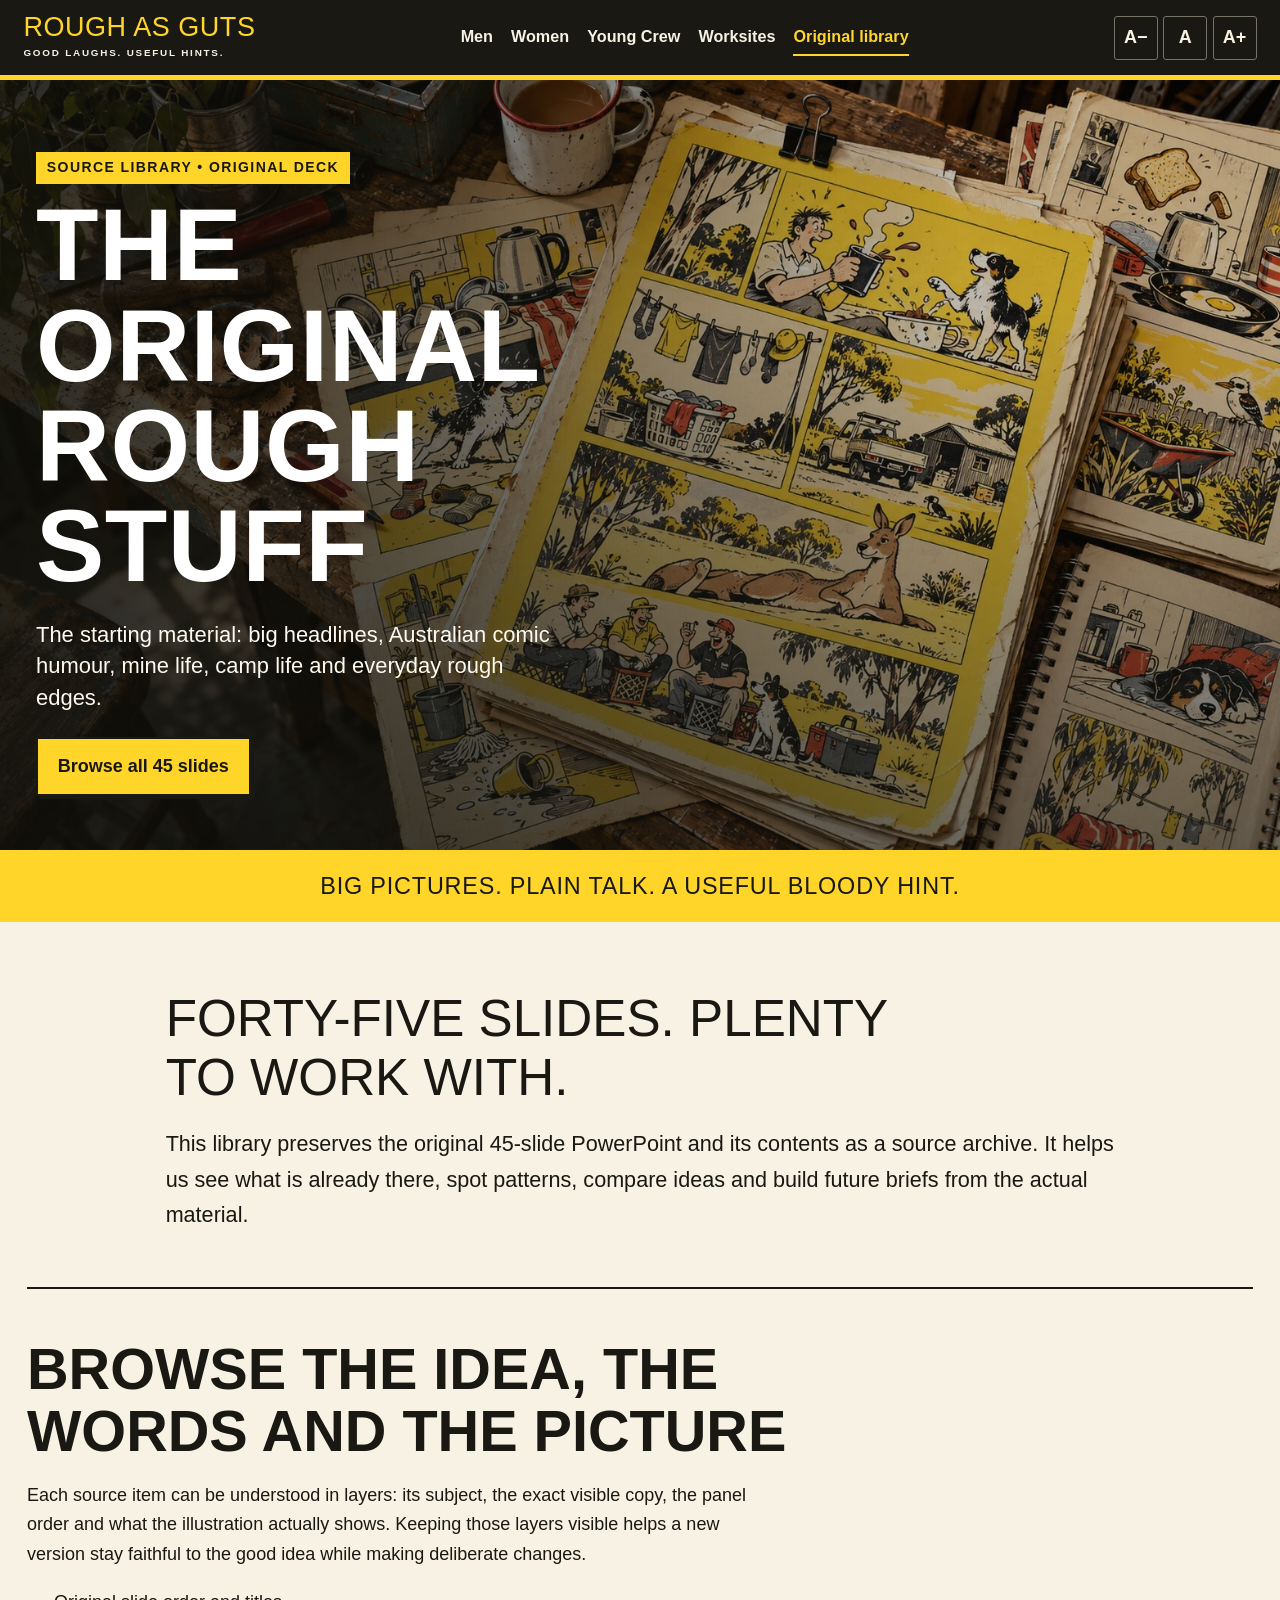
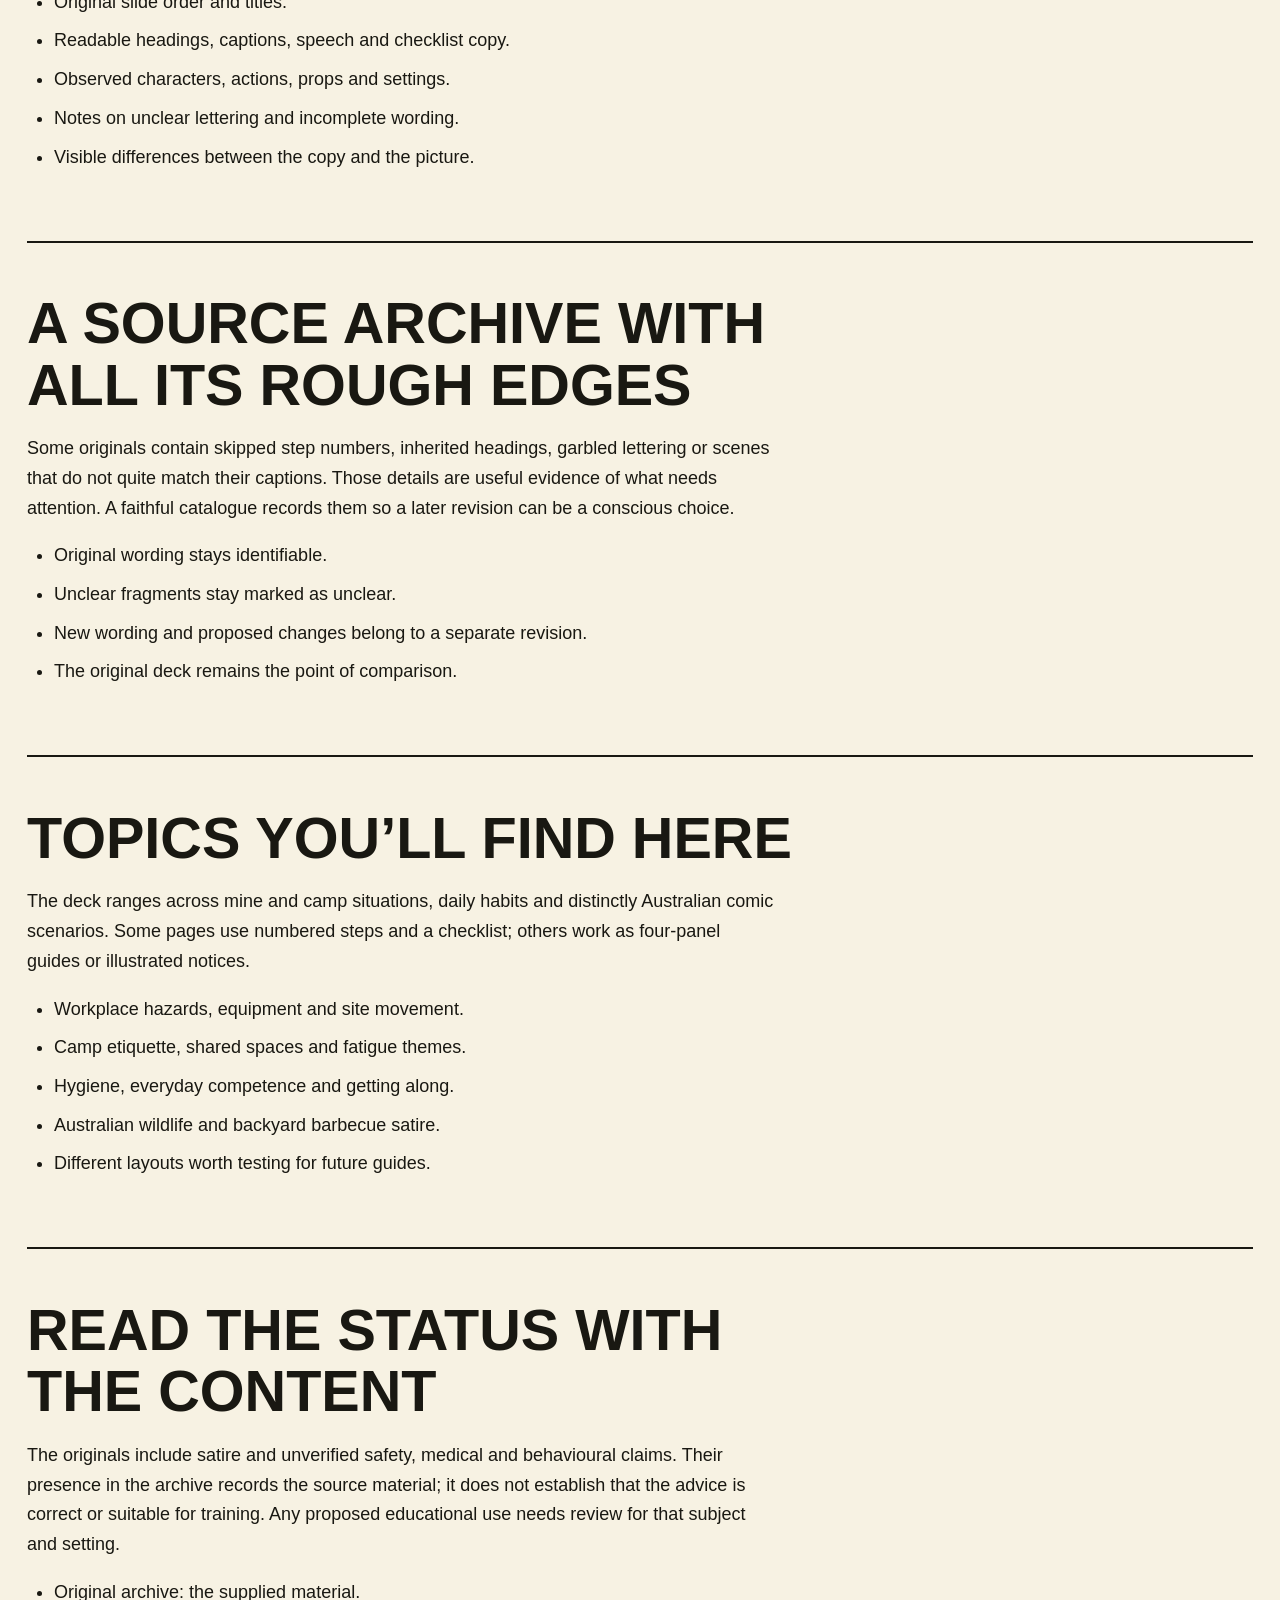
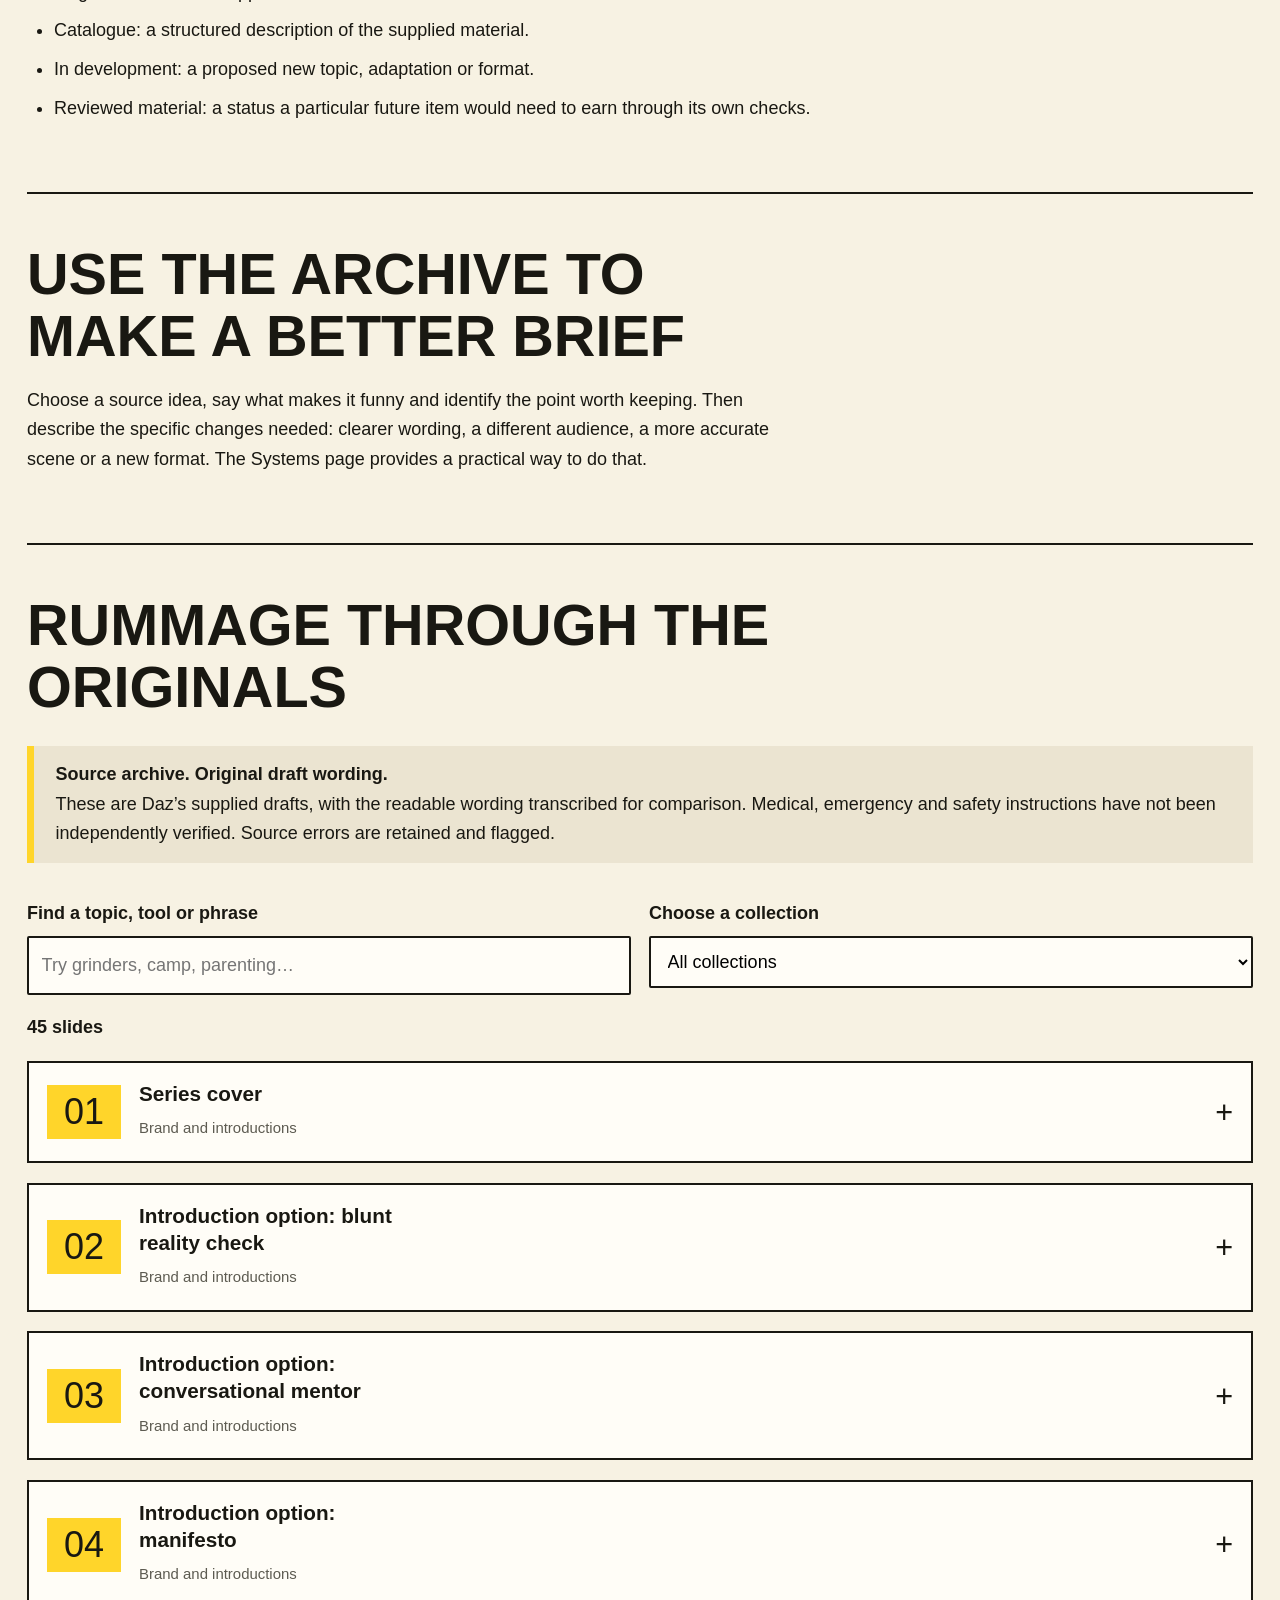
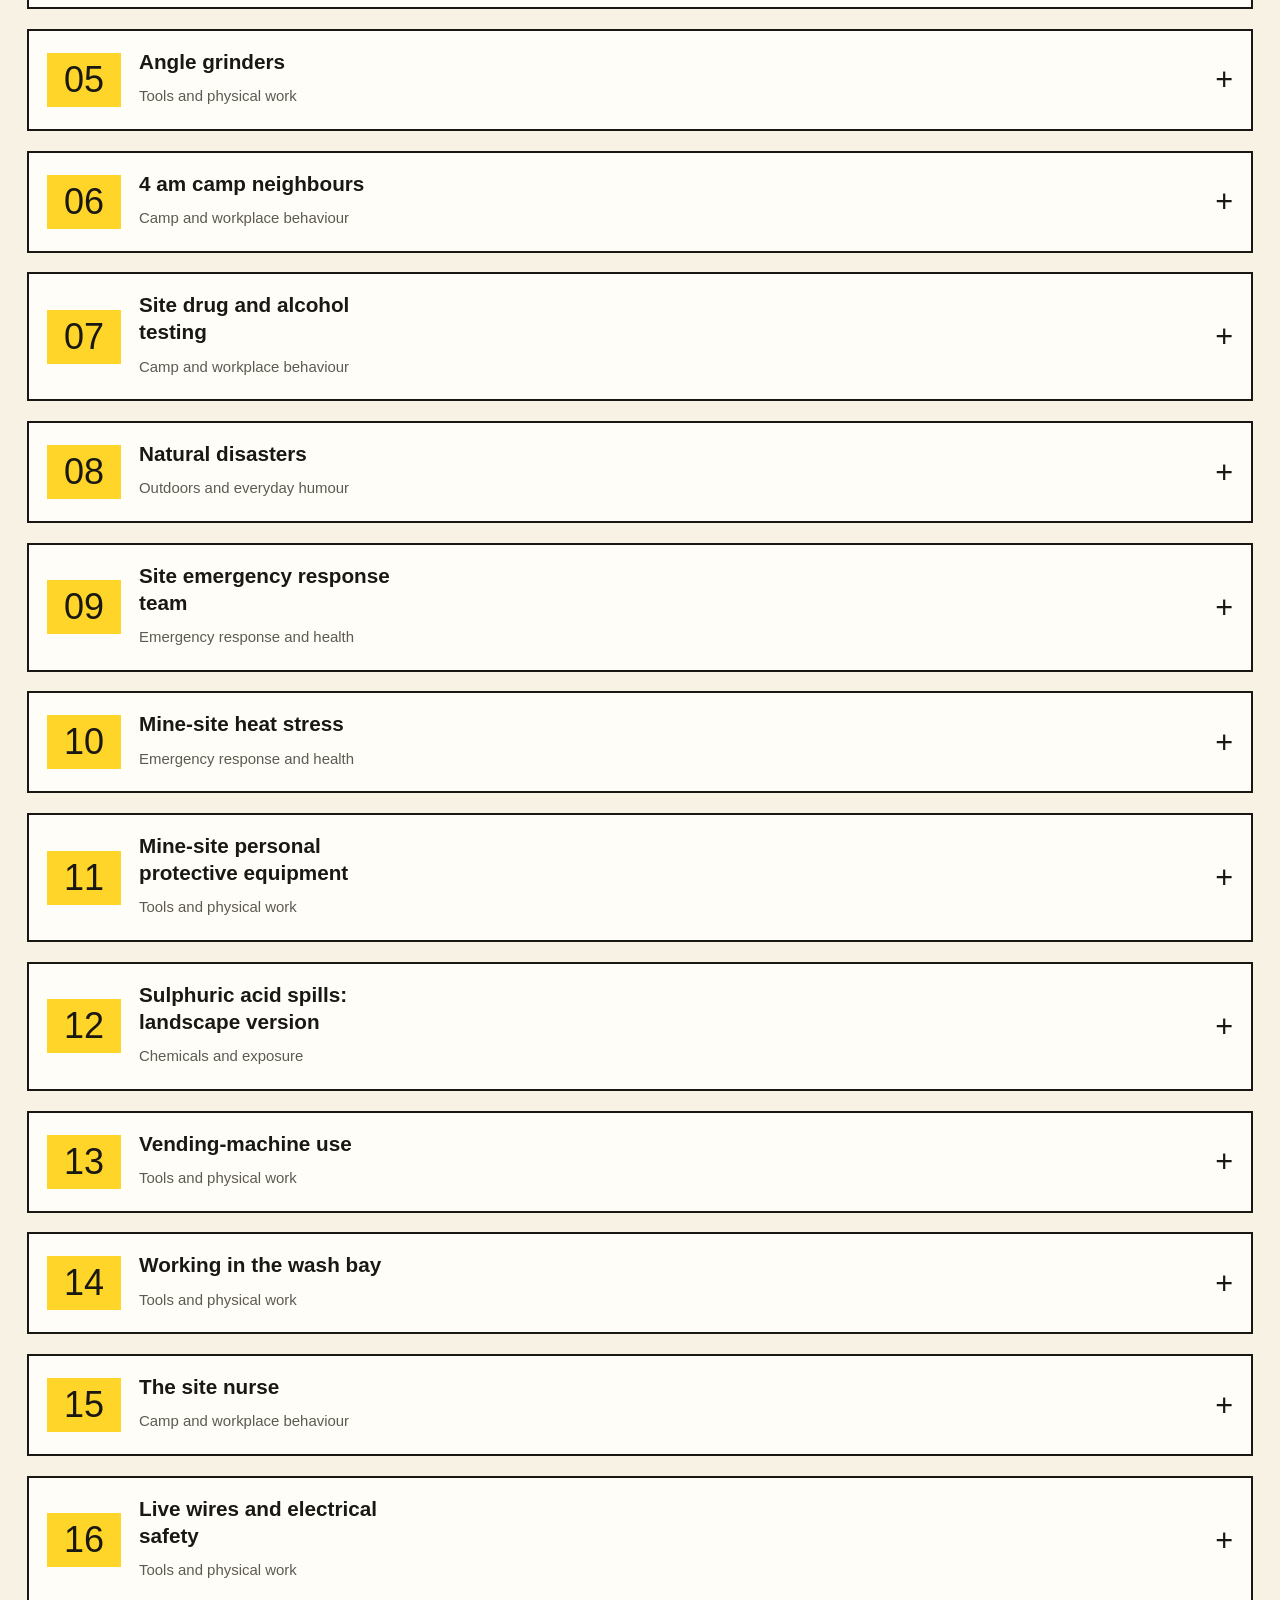
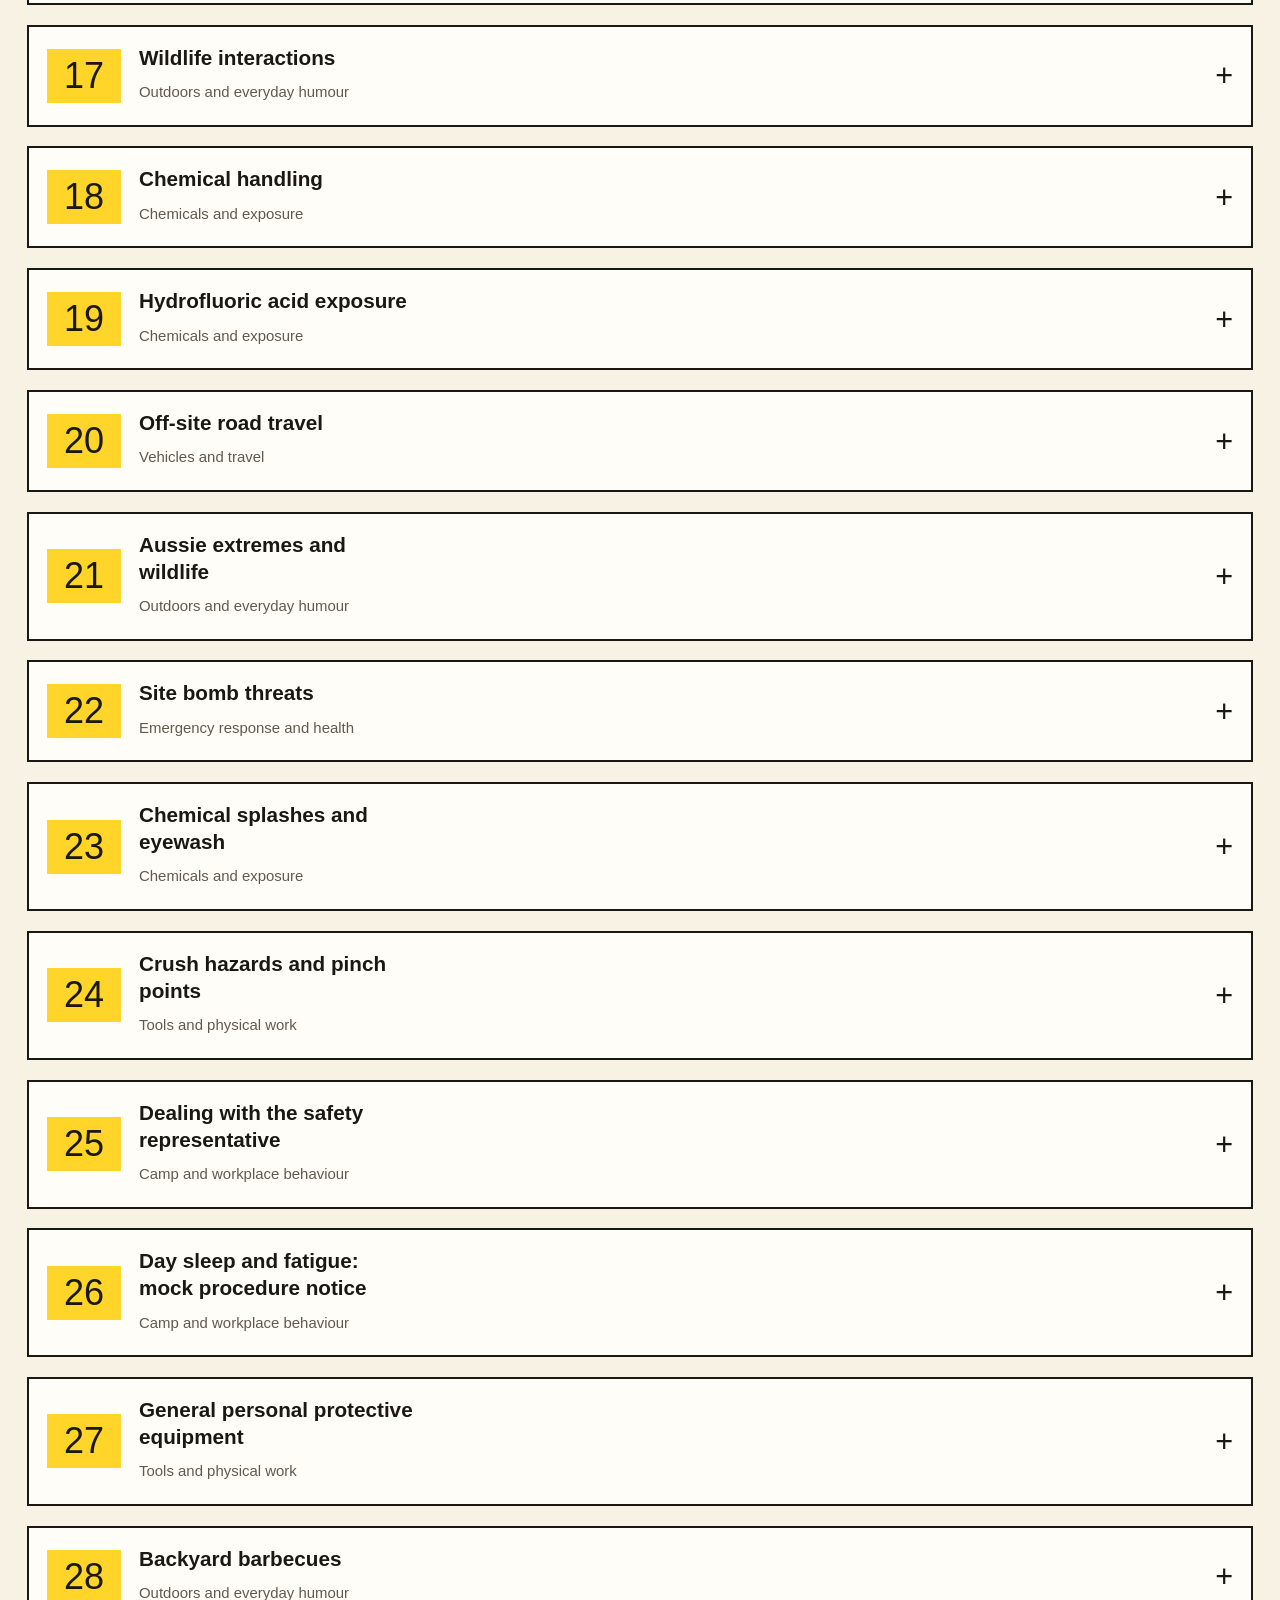
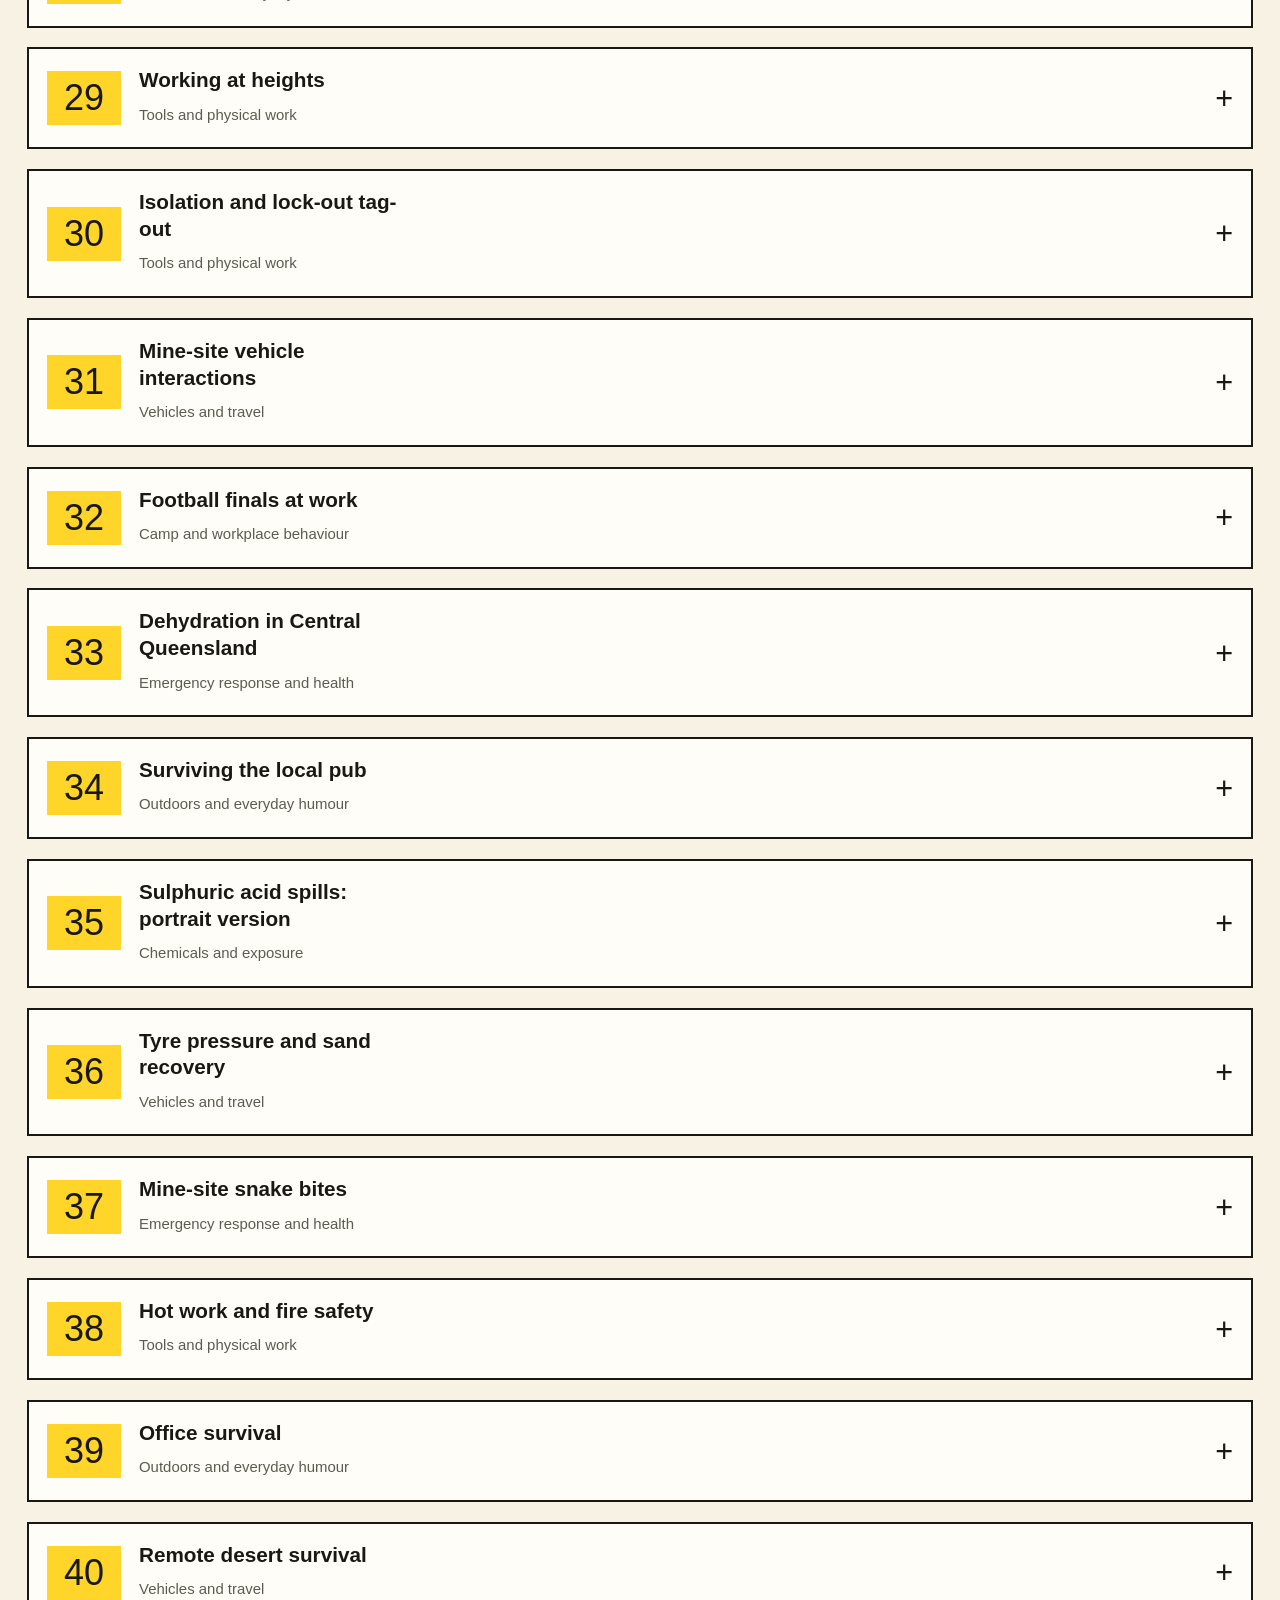
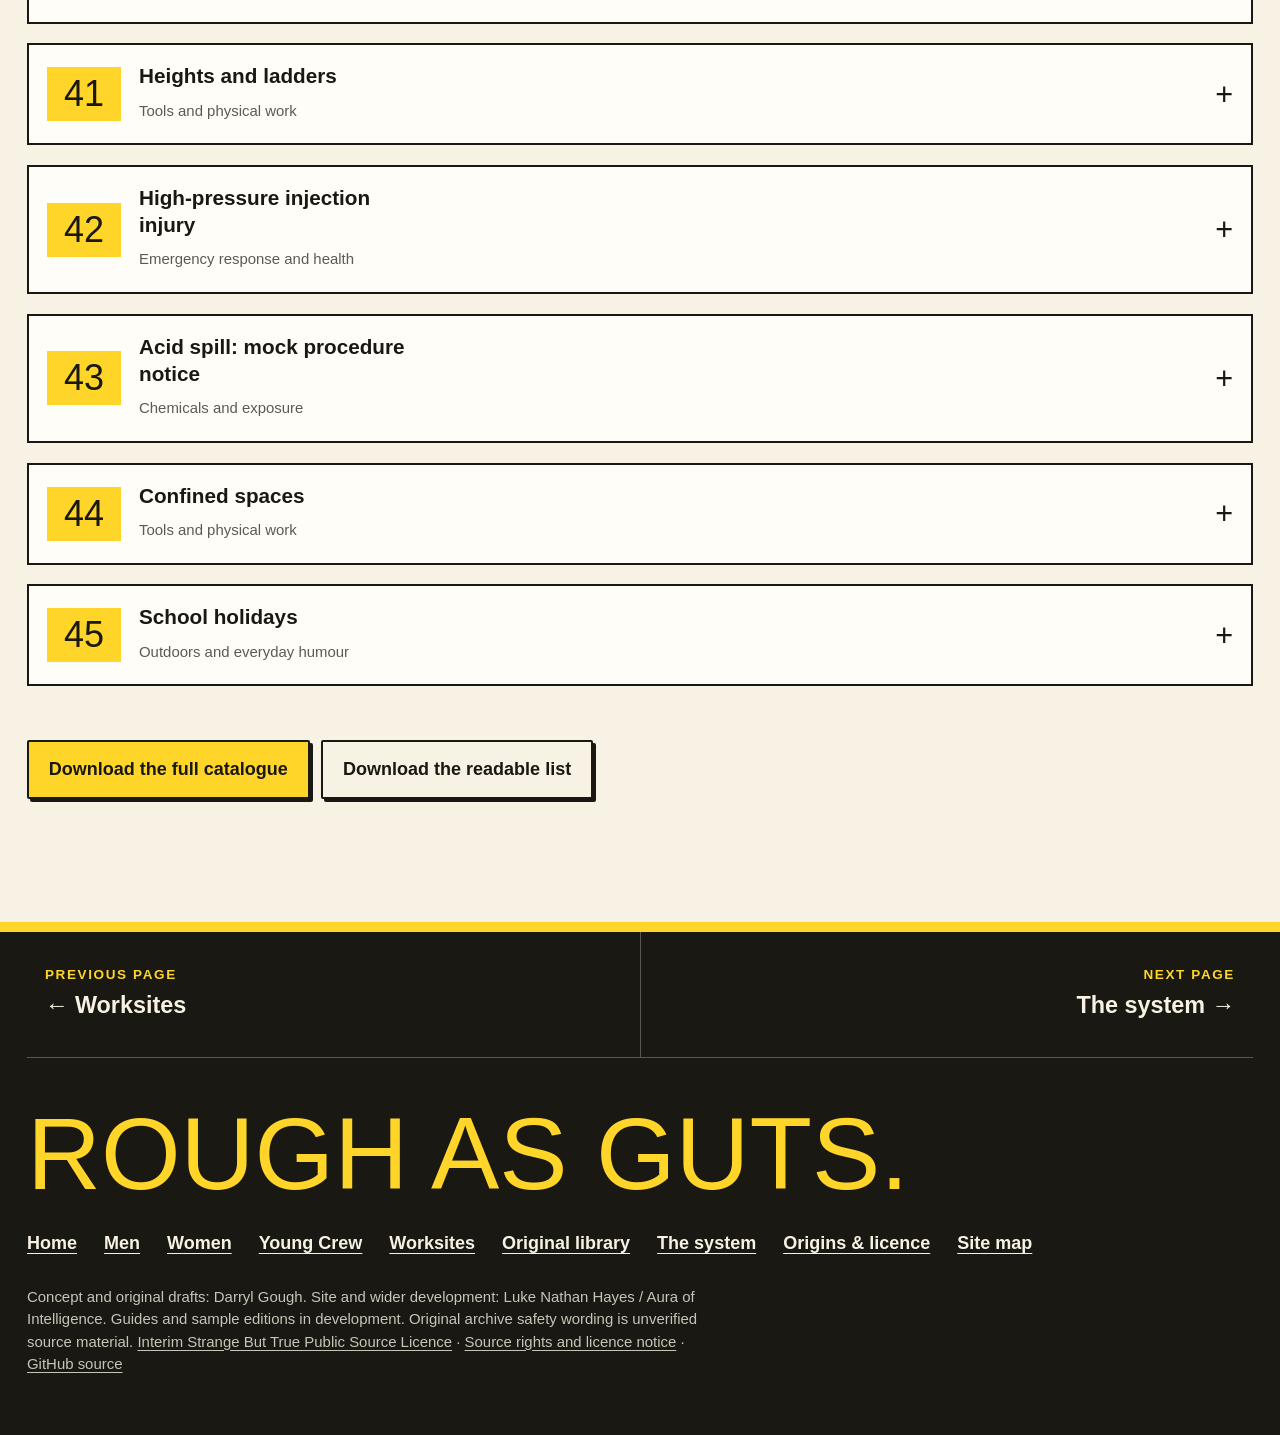
==== library.html @ 98bc849f "Build Rough as Guts guide website and preserve source artwork" ====
<!doctype html><html lang="en-AU"><head><meta charset="utf-8"><meta name="viewport" content="width=device-width,initial-scale=1"><title>Original library · Rough as Guts</title><meta name="description" content="The starting material: big headlines, Australian comic humour, mine life, camp life and everyday rough edges."><meta name="theme-color" content="#ffd52a"><link rel="canonical" href="https://auraofintelligence.github.io/rough-as-guts/library.html"><link rel="icon" href="assets/favicon.svg" type="image/svg+xml"><link rel="stylesheet" href="styles.css"><meta property="og:title" content="Original library · Rough as Guts"><meta property="og:description" content="The starting material: big headlines, Australian comic humour, mine life, camp life and everyday rough edges."><meta property="og:type" content="website"><meta property="og:url" content="https://auraofintelligence.github.io/rough-as-guts/library.html"><meta property="og:image" content="https://auraofintelligence.github.io/rough-as-guts/assets/generated/hero-library.webp"><meta name="twitter:card" content="summary_large_image"><script src="site.js" defer></script></head><body data-page="library"><a class="skip-link" href="#main">Skip to content</a><header class="site-header"><a class="brand" href="index.html">ROUGH AS GUTS<small>GOOD LAUGHS. USEFUL HINTS.</small></a><button class="menu-toggle" aria-controls="main-nav" aria-expanded="false">Menu</button><nav id="main-nav" class="main-nav" aria-label="Main navigation"><a href="men.html">Men</a><a href="women.html">Women</a><a href="youth.html">Young Crew</a><a href="workplace.html">Worksites</a><a href="library.html" aria-current="page">Original library</a></nav><div class="read-tools" role="group" aria-label="Text size"><button id="text-smaller" aria-label="Smaller text">A−</button><button id="text-reset" aria-label="Reset text size">A</button><button id="text-larger" aria-label="Larger text">A+</button></div></header><main id="main"><section class="hero"><img class="hero-image" src="assets/generated/hero-library.webp" alt="A visual archive of original Rough as Guts illustrated pages arranged as a browsable collection, with varied subjects and layouts." fetchpriority="high" width="1536" height="1024"><div class="hero-copy"><span class="eyebrow">SOURCE LIBRARY • ORIGINAL DECK</span><h1>The original rough stuff</h1><p class="lead">The starting material: big headlines, Australian comic humour, mine life, camp life and everyday rough edges.</p><div class="hero-actions"><a href="#browse" class="button">Browse all 45 slides</a></div></div></section><div class="shout-strip">Big pictures. Plain talk. A useful bloody hint.</div><div class="container intro reading" id="inside"><p class="big-quote">Forty-five slides. Plenty to work with.</p><p>This library preserves the original 45-slide PowerPoint and its contents as a source archive. It helps us see what is already there, spot patterns, compare ideas and build future briefs from the actual material.</p></div><section class="section container"><div class="reading"><h2>Browse the idea, the words and the picture</h2><p>Each source item can be understood in layers: its subject, the exact visible copy, the panel order and what the illustration actually shows. Keeping those layers visible helps a new version stay faithful to the good idea while making deliberate changes.</p><ul><li>Original slide order and titles.</li><li>Readable headings, captions, speech and checklist copy.</li><li>Observed characters, actions, props and settings.</li><li>Notes on unclear lettering and incomplete wording.</li><li>Visible differences between the copy and the picture.</li></ul></div></section><section class="section container"><div class="reading"><h2>A source archive with all its rough edges</h2><p>Some originals contain skipped step numbers, inherited headings, garbled lettering or scenes that do not quite match their captions. Those details are useful evidence of what needs attention. A faithful catalogue records them so a later revision can be a conscious choice.</p><ul><li>Original wording stays identifiable.</li><li>Unclear fragments stay marked as unclear.</li><li>New wording and proposed changes belong to a separate revision.</li><li>The original deck remains the point of comparison.</li></ul></div></section><section class="section container"><div class="reading"><h2>Topics you’ll find here</h2><p>The deck ranges across mine and camp situations, daily habits and distinctly Australian comic scenarios. Some pages use numbered steps and a checklist; others work as four-panel guides or illustrated notices.</p><ul><li>Workplace hazards, equipment and site movement.</li><li>Camp etiquette, shared spaces and fatigue themes.</li><li>Hygiene, everyday competence and getting along.</li><li>Australian wildlife and backyard barbecue satire.</li><li>Different layouts worth testing for future guides.</li></ul></div></section><section class="section container"><div class="reading"><h2>Read the status with the content</h2><p>The originals include satire and unverified safety, medical and behavioural claims. Their presence in the archive records the source material; it does not establish that the advice is correct or suitable for training. Any proposed educational use needs review for that subject and setting.</p><ul><li>Original archive: the supplied material.</li><li>Catalogue: a structured description of the supplied material.</li><li>In development: a proposed new topic, adaptation or format.</li><li>Reviewed material: a status a particular future item would need to earn through its own checks.</li></ul></div></section><section class="section container"><div class="reading"><h2>Use the archive to make a better brief</h2><p>Choose a source idea, say what makes it funny and identify the point worth keeping. Then describe the specific changes needed: clearer wording, a different audience, a more accurate scene or a new format. The Systems page provides a practical way to do that.</p></div></section><section class="section container" id="browse"><h2>Rummage through the originals</h2><div class="notice"><strong>Source archive. Original draft wording.</strong>These are Daz’s supplied drafts, with the readable wording transcribed for comparison. Medical, emergency and safety instructions have not been independently verified. Source errors are retained and flagged.</div><div class="filters"><div class="field"><label for="library-search">Find a topic, tool or phrase</label><input id="library-search" type="search" placeholder="Try grinders, camp, parenting…"></div><div class="field"><label for="category-filter">Choose a collection</label><select id="category-filter"><option value="">All collections</option><option>Brand and introductions</option><option>Camp and workplace behaviour</option><option>Chemicals and exposure</option><option>Emergency response and health</option><option>Outdoors and everyday humour</option><option>Tools and physical work</option><option>Vehicles and travel</option></select></div></div><p class="results-count" id="results-count" aria-live="polite">45 slides</p><div class="library-list"><details class="slide-entry" id="slide-1" data-category="Brand and introductions"><summary><span class="slide-number">01</span><span><h2>Series cover</h2><span class="summary-category">Brand and introductions</span></span><span class="expand-mark" aria-hidden="true">+</span></summary><div class="slide-content"><span class="tag">Original draft · slide 1</span><div class="slide-layout"><div><img class="source-poster" src="assets/references/slide-01.webp" width="2816" height="1536" alt="Daz’s original draft artwork for Series cover" loading="lazy"><div class="poster-actions"><button class="button" data-poster="1">Zoom poster</button><a class="button secondary" href="assets/originals/slide-01.jpg" download>Original file</a><a class="button secondary" href="provenance.html?slide=1#compare">Compare copies</a></div><p class="caption">Optimised web copy shown. Exact original retained for provenance.</p></div><div class="transcript"><h3>THE ROUGH-AS-GUTS GUIDE TO EVERYTHING</h3><p>Life, Survival, and Other Sh*t</p><h3>Book-cover mock-up</h3><p class="text-source">THE ROUGH-AS-GUTS GUIDE TO EVERYTHING</p><p class="text-source">Life, Survival, and Other Sh*t</p><p class="text-source">Written by The Whole Crew, Volume 1</p><p class="text-source">DIY OR DIE</p><p class="scene-note">Scene: A battered brown cardboard-covered book lies diagonally on a deeply scratched, stained timber workbench. Its thick spine is repaired with silver duct tape. Loose handwritten papers protrude. Black brush lettering fills the cover. A beanie-wearing skull holds a spanner and a bottle. Cracked yellow smiley stickers and DIY OR DIE stickers decorate the cover. A pencil, keys and an open rolling-tobacco packet sit nearby in the full embedded image.</p><h3>Separate editable slide captions</h3><p>A parody of life’s biggest killers.</p><p>Pages of handy tips</p><details><summary>Source defects and unclear lettering</summary><ul><li>The cover image is cropped within slide 1. The scene description also inventories the full embedded asset, which includes surrounding workbench props outside the slide crop.</li><li>The top small DIY sticker appears to contain an extra Y; surrounding paper scribbles are not reliably readable.</li></ul></details><details><summary>Image brief ingredients</summary><p>Layout: cover</p><ul><li>Keep photorealistic workbench cover art distinct from the illustrated comic-poster style used later.</li><li>Preserve worn materials, duct-tape binding, black hand-painted lettering and cracked yellow smileys as separate style ingredients.</li><li>The editable captions belong to the presentation and are separate from the lettering on the book cover.</li></ul><p>The JSON download contains the full source record and a separate draft image prompt for each scene.</p></details></div></div></div></details><details class="slide-entry" id="slide-2" data-category="Brand and introductions"><summary><span class="slide-number">02</span><span><h2>Introduction option: blunt reality check</h2><span class="summary-category">Brand and introductions</span></span><span class="expand-mark" aria-hidden="true">+</span></summary><div class="slide-content"><span class="tag">Original draft · slide 2</span><div class="slide-layout"><div class="notice">Text-only slide. This is one of three alternative introductions.</div><div class="transcript"><h3>Option 1: The Blunt Reality Check</h3><h3>Option 1: The Blunt Reality Check</h3><p class="text-source">&quot;This isn&#x27;t a textbook, and it sure as hell isn&#x27;t a philosophy degree. Life doesn&#x27;t hand you a pristine 500-page manual printed on glossy paper—it throws you into the deep end with a roll of duct tape and tells you to figure it out. This book is that roll of duct tape. No fluff, no academic jargon, no high-minded theory. Just the raw, functional, rough-as-guts rules for navigating everything from fixing a leaky tap to surviving human interaction, without losing your sanity.&quot;</p><p class="scene-note">Scene: No illustration is present. The slide contains a bold option label followed by an introductory paragraph.</p><details><summary>Image brief ingredients</summary><p>Layout: intro</p><ul><li>Voice option: Blunt, profane, direct.</li><li>Interpretive image seeds, not source artwork: Duct tape as a visual metaphor for improvised help. The deep end, a leaking tap and human interaction are examples in the prose, not illustrated scenes on the source slide.</li><li>Treat slides 2-4 as alternative introductions rather than three sequential instructions.</li></ul><p>The JSON download contains the full source record and a separate draft image prompt for each scene.</p></details></div></div></div></details><details class="slide-entry" id="slide-3" data-category="Brand and introductions"><summary><span class="slide-number">03</span><span><h2>Introduction option: conversational mentor</h2><span class="summary-category">Brand and introductions</span></span><span class="expand-mark" aria-hidden="true">+</span></summary><div class="slide-content"><span class="tag">Original draft · slide 3</span><div class="slide-layout"><div class="notice">Text-only slide. This is one of three alternative introductions.</div><div class="transcript"><h3>Option 2: The Conversational Mentor</h3><h3>Option 2: The Conversational Mentor</h3><p class="text-source">&quot;Look, most guides are written by experts who forgot what it&#x27;s like to know absolutely nothing. They give you step 12 when you haven&#x27;t even found the toolbox yet. The Rough-as-Guts Guide to Everything is built on a simple premise: if it works, it works. We’re stripping away the polish, skipping the filler, and getting straight to the dirt-under-the-fingernails basics of how things actually operate in the real world. Grab a drink, pull up a chair, and let&#x27;s get into it.&quot;</p><p class="scene-note">Scene: No illustration is present. The slide contains a bold option label followed by an introductory paragraph.</p><details><summary>Image brief ingredients</summary><p>Layout: intro</p><ul><li>Voice option: Conversational, approachable, peer-to-peer.</li><li>Interpretive image seeds, not source artwork: Finding the toolbox, dirt under fingernails, a drink and a chair are imagery suggested by the writing. The original slide contains text only.</li><li>Treat slides 2-4 as alternative introductions rather than three sequential instructions.</li></ul><p>The JSON download contains the full source record and a separate draft image prompt for each scene.</p></details></div></div></div></details><details class="slide-entry" id="slide-4" data-category="Brand and introductions"><summary><span class="slide-number">04</span><span><h2>Introduction option: manifesto</h2><span class="summary-category">Brand and introductions</span></span><span class="expand-mark" aria-hidden="true">+</span></summary><div class="slide-content"><span class="tag">Original draft · slide 4</span><div class="slide-layout"><div class="notice">Text-only slide. This is one of three alternative introductions.</div><div class="transcript"><h3>Option 3: The Manifesto Call-to-Action</h3><h3>Option 3: The Manifesto Call-to-Action</h3><p class="text-source">&quot;Perfection is a trap. If you wait until you have the perfect tools, the perfect plan, or the perfect understanding, you’ll spend your whole life standing on the sidelines. Welcome to the rough-as-guts approach to life: dirty solutions that actually work, survival skills for everyday chaos, and practical wisdom forged in trial and error. You don&#x27;t need a diploma to master the universe—you just need enough grit to patch the holes as you go.&quot;</p><p class="scene-note">Scene: No illustration is present. The slide contains a bold option label followed by an introductory paragraph.</p><details><summary>Image brief ingredients</summary><p>Layout: intro</p><ul><li>Voice option: Defiant, impatient with perfection.</li><li>Interpretive image seeds, not source artwork: Standing on the sidelines, patching holes and trial-and-error repairs are imagery suggested by the writing. The original slide contains text only.</li><li>Treat slides 2-4 as alternative introductions rather than three sequential instructions.</li></ul><p>The JSON download contains the full source record and a separate draft image prompt for each scene.</p></details></div></div></div></details><details class="slide-entry" id="slide-5" data-category="Tools and physical work"><summary><span class="slide-number">05</span><span><h2>Angle grinders</h2><span class="summary-category">Tools and physical work</span></span><span class="expand-mark" aria-hidden="true">+</span></summary><div class="slide-content"><span class="tag">Original draft · slide 5</span><div class="slide-layout"><div><img class="source-poster" src="assets/references/slide-05.webp" width="896" height="1200" alt="Daz’s original draft artwork for Angle grinders" loading="lazy"><div class="poster-actions"><button class="button" data-poster="5">Zoom poster</button><a class="button secondary" href="assets/originals/slide-05.jpeg" download>Original file</a><a class="button secondary" href="provenance.html?slide=5#compare">Compare copies</a></div><p class="caption">Optimised web copy shown. Exact original retained for provenance.</p></div><div class="transcript"><h3>DON’T LOSE YOUR FACE! THE ROUGH-AS-GUTS GUIDE TO ANGLE GRINDERS</h3><h3>STEP 1 GUARD YOUR LIFE (FIT THE GUARD)</h3><p class="text-source">Keep the bloody guard on. Taking it off to fit a bigger wheel makes you an idiot, not efficient.</p><p class="text-source">It’s a grenade, not a tool. That disc spins at 11,000 RPM. If it binds and explodes.</p><blockquote>It fits if I force it!</blockquote><p class="caption">In-image labels: GUARD (OFF!)</p><p class="scene-note">Scene: Grinning hard-hatted male worker in yellow hi-vis holds an angle grinder fitted with an oversized unguarded wheel. A smaller detached guard is labelled beside a bin of metal scrap; separate scrap bucket at right.</p><h3>STEP 2 THE TWO-HAND TANGO (GRIP &amp; STANCE)</h3><p class="text-source">One hand is for cowboys. Leave the 10-gallon hat at home and grip the tool with BOTH hands like you actually want to keep your fingers.</p><p class="text-source">Stand clear of the kick. Position your body to the side of the cut. When it grabs, you want it flying past your ribs, not through them.</p><p class="caption">In-image labels: PLAMMABLE</p><p class="scene-note">Scene: Cowboy-hatted worker operates sparking angle grinder one-handed while holding a detached guard in the other hand. Sparks point toward red and green fuel cans and a green gas cylinder; a startled background worker recoils. Horseshoe icon beside heading.</p><h3>STEP 3 SPARK CONTROL (THE FIRING LINE)</h3><p class="text-source">Wait for it to atop. Stop showering your boots, tool onto the bench, and the flammable rubbish pile.</p><p class="text-source">Check the test. Don’t pack up and bolt for the grass don’t mix with a 1,200-degree shower of molten metal. Donietly smouldering in the dark.</p><p class="scene-note">Scene: Worker in hi-vis lays a corded grinder on a wooden bench. Wheel appears to keep spinning against the tabletop with small sparks; smoke curls upward. Flame and smoking bench icons.</p><h3>THE ‘DON’T BE A DRIFTER’ CHECKLIST</h3><h4>NO PINCHIN’ LOCKS</h4><p class="text-source">Do NOT use makeshift ties.</p><p class="text-source">(It must require a unique key, not a scissor cut.) - Retained from IIMS lor consistency with the oversll guide concept.)</p><p class="text-source">REVISED to fit → Angle Grinders.</p><p class="text-source">NO “SAFETY SQUINTS”</p><p class="text-source">Do NOT use your eyelids as PPE, (Steel splinters in the cornea require a hospital magnet and a very long needle. Wear the face shield).</p><p class="scene-note">Scene: Close-up of squinting eye beside flying sparks, with two small skull icons; unrelated lockout text sits above eye.</p><h4>NO “SHE’LL BE RIGHT”</h4><p class="text-source">Do NOT trust a mate’s word.</p><p class="text-source">(Verify isolation yourself or risk getting crnshed.)</p><p class="text-source">- Retained from «IMAGE:6» for consistency.</p><p class="text-source">REVISED to fit → Angle Grinders.</p><p class="text-source">NO “FLAMIN’ FLANNELS”</p><p class="text-source">Da NOT wear loose clothing or frayed sleeves.</p><p class="text-source">(The spindle will happily roll your shirt—and your skin—right into the gearbox).</p><p class="scene-note">Scene: Bare hand protrudes from a loose frayed red flannel sleeve, with lines suggesting snagging or danger.</p><h4>NO COCKY SHORTCUTS</h4><p class="text-source">Do NOT clear jams on live gear.</p><p class="text-source">(The machine doesn’t care about your fingers or timline.)</p><p class="text-source">- Refsined from [unclear]IMAGE-0&gt; for consistency.</p><p class="text-source">REVISED to fit → Angle Grinders.</p><p class="text-source">NO “SHE’LL BE RIGHT” DISCS.</p><p class="text-source">Do NOT use damaged or dropped wheels.</p><p class="text-source">(If it hit the concrete floor, it’s compromised. A cracked disc is just a bomb waiting for a trigger)</p><p class="scene-note">Scene: Cracked grinder disc with red X.</p><details><summary>Source defects and unclear lettering</summary><ul><li>Step 3 body is visibly garbled: ‘atop’, broken sentence about boots/tool/bench, ‘Check the test’, ‘Donietly’.</li><li>Checklist visibly contains AI revision notes, image placeholders, and inherited lockout wording unrelated to this topic. Some small words are malformed; transcriptions follow visible lettering as closely as possible.</li><li>Bullets and imagery include claims and implied procedures that have not been verified.</li><li>The small flammable sign in step 2 reads PLAMMABLE. Some tiny revision-note gibberish and placeholder delimiters are only approximate transcriptions.</li></ul></details><details><summary>Image brief ingredients</summary><p>Layout: steps_checklist</p><ul><li>Separate final poster lettering from illustration. Preserve oversize unguarded grinder, cowboy one-handed stance, sparks near flammables, and spinning wheel on bench as depicted failures.</li><li>Do not copy revision notes or broken source prose into a regenerated final asset without editorial approval.</li><li>Original safety claims are unverified.</li></ul><p>The JSON download contains the full source record and a separate draft image prompt for each scene.</p></details></div></div></div></details><details class="slide-entry" id="slide-6" data-category="Camp and workplace behaviour"><summary><span class="slide-number">06</span><span><h2>4 am camp neighbours</h2><span class="summary-category">Camp and workplace behaviour</span></span><span class="expand-mark" aria-hidden="true">+</span></summary><div class="slide-content"><span class="tag">Original draft · slide 6</span><div class="slide-layout"><div><img class="source-poster" src="assets/references/slide-06.webp" width="896" height="1200" alt="Daz’s original draft artwork for 4 am camp neighbours" loading="lazy"><div class="poster-actions"><button class="button" data-poster="6">Zoom poster</button><a class="button secondary" href="assets/originals/slide-06.jpeg" download>Original file</a><a class="button secondary" href="provenance.html?slide=6#compare">Compare copies</a></div><p class="caption">Optimised web copy shown. Exact original retained for provenance.</p></div><div class="transcript"><h3>SILENCE THE WATERFALL! THE ROUGH-AS-GUTS GUIDE TO 4AM CAMP NEIGHBOURS</h3><h3>STEP 1 THE THERMAL ACOUSTIC RESONANCE (THE 4AM WAKE-UP CALL)</h3><p class="text-source">Camp donga walls are structurally identical to wet tissue paper. When your neighbor wakes up at 04:00 to clear their bladder, the sound resonance transforms a simple bodily function into a roaring, high-pressure industrial waterfall. Brace your ears, deploy earplugs early, and prepare your mind for the acoustic onslaught.</p><blockquote>I CAN HEAR EVERYTHING! IT’S A FLOOD!</blockquote><p class="scene-note">Scene: Worker lies awake in bed under grey bedding with hands clamped over ears. Huge yellow sound-wave graphic travels through thin shared wall.</p><h3>STEP 2 HUNT THE TACTICAL AIM ANGLE (THE PORCELAIN MUFFLER)</h3><p class="text-source">If you are the one waking up early, exhibit basic operational courtesy. Do not aim directly into the center water trap like you are trying to drill a hole through the plumbing. Utilize the “Silent Rim Strategy”—angle the stream against the dry side porcelain curve to suppress decibel levels and preserve your neighbor’s REM sleep.</p><blockquote>Angle it for silence! preserve neighbour’s REM!</blockquote><p class="caption">In-image labels: The Silent Rim Strategy.</p><p class="scene-note">Scene: Diagram of open toilet with orange arrow pointing toward inside rim. At right hard-hatted worker stands urinating into a toilet, illustrating stream angle.</p><h3>STEP 3 GET THE HELL BACK TO SLEEP (THE WALL THUMP RECOVERY)</h3><p class="text-source">If the noise breaches your auditory defenses, do not launch a verbal war or scream through the vent. Deliver one sharp, controlled, structural thump to the shared drywall with the heel of your work boot. This site code instantly signals the operator on the other side to throttle down their volumetric flow rate immediately.</p><blockquote>Throttle down! Universal site code!</blockquote><blockquote>Deliver one sharp, controlled, structural thump!</blockquote><p class="scene-note">Scene: A yellow-hi-vis worker raises a booted leg and kicks the shared wall on the left. A cropped orange-clad person is visible at the wall centre. A separate startled yellow-hi-vis man on the right holds a hand at his chest. An impact starburst marks the wall thump.</p><h3>THE ‘DON’T BE A DRIFTER’ CHECKLIST</h3><h4>NO CENTER-POOL DRILLING</h4><p class="text-source">Do not stand dead-center and let fly with maximum force. Your neighbor does not need a live broadcast of your fluid dynamics at four in the morning.</p><p class="scene-note">Scene: Worker holds a long hose with high-pressure jet producing a large splash.</p><h4>NO VENTILATION SLAM DANCES</h4><p class="text-source">Do not slam the plastic bathroom door or yank the exhaust fan cord like you’re starting a chainsaw. Move like a stealth operative.</p><p class="scene-note">Scene: Worker pushes/slams bathroom door beside wall-mounted extractor fan and pull cord; red X.</p><h4>NO REVENGE WATERWORKS</h4><p class="text-source">Do not turn your own shower on maximum pressure at 05:00 just to get back at them. Escalating the camp plumbing war goes nobody gets any sleep before the pre-start meeting.</p><p class="scene-note">Scene: Worker uses a shower with vigorous spray while holding a small object; red X.</p><details><summary>Source defects and unclear lettering</summary><ul><li>Final checklist sentence is malformed: ‘Escalating the camp plumbing war goes nobody gets any sleep…’.</li><li>‘Neighbor’ and ‘neighbour’ spellings vary. ‘Thermal acoustic resonance’ is presented as comic technical language.</li><li>Original source depicts wall kicking as a solution; source claims not verified.</li></ul></details><details><summary>Image brief ingredients</summary><p>Layout: steps_checklist</p><ul><li>Keep this as shared-wall camp etiquette comedy with exaggerated sound waves, toilet aim diagram, and escalating noise gags.</li><li>Preserve distinction between diagram, action scene, and prohibited checklist actions.</li><li>Original safety and behavioural claims are unverified.</li></ul><p>The JSON download contains the full source record and a separate draft image prompt for each scene.</p></details></div></div></div></details><details class="slide-entry" id="slide-7" data-category="Camp and workplace behaviour"><summary><span class="slide-number">07</span><span><h2>Site drug and alcohol testing</h2><span class="summary-category">Camp and workplace behaviour</span></span><span class="expand-mark" aria-hidden="true">+</span></summary><div class="slide-content"><span class="tag">Original draft · slide 7</span><div class="slide-layout"><div><img class="source-poster" src="assets/references/slide-07.webp" width="896" height="1200" alt="Daz’s original draft artwork for Site drug and alcohol testing" loading="lazy"><div class="poster-actions"><button class="button" data-poster="7">Zoom poster</button><a class="button secondary" href="assets/originals/slide-07.jpeg" download>Original file</a><a class="button secondary" href="provenance.html?slide=7#compare">Compare copies</a></div><p class="caption">Optimised web copy shown. Exact original retained for provenance.</p></div><div class="transcript"><h3>BLOW ZERO OR BLOW A MILLION! THE ROUGH-AS-GUTS GUIDE TO SITE DRUG &amp; ALCOHOL TESTING</h3><h3>STEP 1 THE DAWN CHORUS (RANDOM &amp; BLANKET TESTING)</h3><p class="text-source">The gatehouse doesn’t play favourites. Whether it’s a random token draw at the turnstile or a 100% blanket test for the whole crew on day shift, you’ve got to face the machine.</p><p class="text-source">No exceptions for anyone. From the greenest trainee to the site project manager, everyone lines up and steps up when their number is called.</p><p class="caption">In-image labels: 200[unclear]</p><p class="scene-note">Scene: Worker stands facing wall-mounted breath-test unit beside gatehouse turnstile. Another hard-hatted worker records results on clipboard.</p><h3>STEP 2 PRESERVE THE PEEPERS (THE EYE TEST &amp; COGNITION)</h3><p class="text-source">Fitness for work starts at the face. Supervisors aren’t just checking your boots—they are looking for bloodshot peepers, sluggish speech, and delayed reaction times.</p><p class="text-source">If you’re tracking sideways, you’re sitting down. If a supervisor suspects you are impaired by exhaustion, prescription meds, or last night’s session, you’ll be pulled for a formal assessmiately.</p><p class="scene-note">Scene: Supervisor holds a raised finger in front of a serious-looking orange-shirted worker’s face for an eye/reaction test; circular eye-like icon beside heading.</p><h3>STEP 3 FILL THE CUP (ORAL SWAB &amp; URINE TESTING)</h3><p class="text-source">Play stupid games, win stupid prizes. Testing positive or refusing to provide a sample means you are stood down immediately pending a laboratory confirmation test.</p><p class="text-source">Keep your record clean. A confirmed positive breach doesn’t just lose you this job—it flags your name across the entire mining network, turning you into a permanent drifter.</p><p class="caption">In-image labels: STOOD DOWN</p><p class="scene-note">Scene: Masked female clinician wearing glasses and blue gloves handles a sample cup at clinic bench while worried hi-vis male worker waits. Large red rubber-stamp motif reads STOOD DOWN.</p><h3>THE ‘DON’T BE A DRIFTER’ CHECKLIST</h3><h4>NO “SHE’LL BE RIGHT” SESSIONS</h4><p class="text-source">Do NOT rely on luck. (Thinking a cold shower or a strong coffee will clear last night’s heavy ssssion bslore the 6:00 AM blow is a one-way trip to the unemployment line).</p><p class="scene-note">Scene: Worried worker looks at phone beside assorted beer bottles/cans and clock reading 2:00 AM.</p><h4>NO MEDICATION HIDEOUTS</h4><p class="text-source">Do NOT hide your meds. (Always declare prescription or over-the-counter drugs on your site declaration forms before you step foot on the lease).</p><p class="scene-note">Scene: Worker stuffs medicine packets into an open work bag; prescription bottle and blister pack on table. Bottle small print unreadable.</p><h4>NO RUNNING THE GATES</h4><p class="text-source">Do NOT dodge the test. (Refusing a drug or alcohol test carries the exact same penalty as blowing a dirty positive—immediate removal).</p><p class="scene-note">Scene: Beige light utility vehicle drives quickly away from mine turnstile/gate.</p><details><summary>Source defects and unclear lettering</summary><ul><li>Step 2 ends with garbled ‘formal assessmiately’. Small session paragraph has misspellings/malformed letters.</li><li>Background wall safety signs contain mostly pseudo-text, including ‘SAFETY SHUNRER’; not meaningful instructions.</li><li>The disciplinary, legal and industry-wide employment assertions are unverified source claims.</li></ul></details><details><summary>Image brief ingredients</summary><p>Layout: steps_checklist</p><ul><li>Render breath-test gatehouse, eye test and clinical sample collection as distinct recognisable scenes; use a consistent worker design.</li><li>Keep clock time, red STOOD DOWN stamp, medication concealment and vehicle escape as separate visual cues.</li><li>Original workplace policy and safety claims are unverified.</li></ul><p>The JSON download contains the full source record and a separate draft image prompt for each scene.</p></details></div></div></div></details><details class="slide-entry" id="slide-8" data-category="Outdoors and everyday humour"><summary><span class="slide-number">08</span><span><h2>Natural disasters</h2><span class="summary-category">Outdoors and everyday humour</span></span><span class="expand-mark" aria-hidden="true">+</span></summary><div class="slide-content"><span class="tag">Original draft · slide 8</span><div class="slide-layout"><div><img class="source-poster" src="assets/references/slide-08.webp" width="1408" height="768" alt="Daz’s original draft artwork for Natural disasters" loading="lazy"><div class="poster-actions"><button class="button" data-poster="8">Zoom poster</button><a class="button secondary" href="assets/originals/slide-08.jpeg" download>Original file</a><a class="button secondary" href="provenance.html?slide=8#compare">Compare copies</a></div><p class="caption">Optimised web copy shown. Exact original retained for provenance.</p></div><div class="transcript"><h3>THE ROUGH AS GUTS GUIDE TO NATURAL DISASTERS!</h3><p>(OFFICIAL UNSANCTIONED SURVIVAL DATA)</p><h3>1 CYCLONE ‘BLOODY ALAN’</h3><p class="text-source">SECURE LOOSE CRAO: Tie down the tin roof. The smoko table.</p><p class="text-source">BOARD UP: Use that old plywood. Duct tape is optional but heroic.</p><p class="text-source">TIE DOWN THE UTE: You ain’t walkin’ home.</p><p class="text-source">STOCK UP: Grab the essentials (mostly beer, maybe some water).</p><p class="scene-note">Scene: Bearded tradesman in orange shirt and yellow hard hat is blown sideways in diagonal rain, clinging to or carrying a large vehicle tyre while airborne debris flies.</p><h3>2 THE BUSHFIRE BEATDOWN</h3><p class="text-source">CLEAR THE GUTTERS: No dry leaves. They don’t pay.</p><p class="text-source">THE ‘FROG’: Kill the long grass. Fire-resistant lizards like frogs… maybe.</p><p class="text-source">WATER TANKS: Make sure they ain’t empty.</p><p class="text-source">WHEN TO GO?: If the air smells like regret, GO NOW.</p><blockquote>FIREFIGHRTE VER [unclear] MAV ONA FIRE’S SCREAMING. HIS MATE IS SCREAMING.</blockquote><p class="caption">In-image labels: SITE FIRE TEAM</p><p class="scene-note">Scene: Firefighter in yellow gear directs hose at large bushfire while another yellow-clad worker behind him screams. Speech bubble contains visibly malformed lettering.</p><h3>3 THE TSU-NAMO-DAMO BLOWOUT</h3><p class="text-source">SEE THE RECEDE?: Get to high ground. The pub roof counts.</p><p class="text-source">NOT A PHOTO OP: Put the phone down, Gary.</p><p class="text-source">SECURE THE BOAT: Tie it to a stronger boat. Or a tree.</p><p class="text-source">THE GUTS CHECK: Is your property waterproof? (Spoiler: No).</p><p class="caption">In-image labels: SITE SURF CLUB / [unclear board lettering]</p><p class="scene-note">Scene: Two workers surf an enormous breaking tsunami wave above a small coastal town; foreground surfer in red shorts rides orange SITE SURF CLUB board, second surfer higher on wave.</p><h3>4 EARTHQUAKE RUMBLE CLUB</h3><p class="text-source">DUCK, COVER, &amp; HOLD: A strong table. Or a door frame.</p><p class="text-source">NOT THE LIFTS!: If you’re on floor 50, bad luck.</p><p class="text-source">GET CLEAR: Look out for falling AC units. Or people.</p><p class="text-source">STAY CALM: It won’t last forever. (Probably).</p><p class="scene-note">Scene: One man crawls under a large cracked wooden desk while another runs beside it. Tilting multistorey building sheds bricks; ground cracked.</p><h4>Source footer</h4><p>DOCUMENT # RAG-ND-001 | 2024 SITE OPERATIONS (LIMITED DISTRIB)</p><p>AVOID GETTING ABSOLUTELY DONE IN BY MOTHER NATURE! (NOT ACCREDITED SAFETY ADVICE)</p><details><summary>Source defects and unclear lettering</summary><ul><li>Panel 1 reads ‘CRAO’ rather than an assumed correction.</li><li>Bushfire speech bubble is substantially garbled; transcription follows visible letters and should not be treated as intentional copy.</li><li>Surfer’s upper board small lettering unclear.</li><li>Several comic survival tips and safety claims are unverified.</li></ul></details><details><summary>Image brief ingredients</summary><p>Layout: four_strip</p><ul><li>Maintain four separate cyclone, bushfire, tsunami and earthquake scenarios; do not blend hazards into one setting.</li><li>Leave speech/captions for typesetting after illustration, especially malformed original bubble.</li><li>Original safety claims are unverified.</li></ul><p>The JSON download contains the full source record and a separate draft image prompt for each scene.</p></details></div></div></div></details><details class="slide-entry" id="slide-9" data-category="Emergency response and health"><summary><span class="slide-number">09</span><span><h2>Site emergency response team</h2><span class="summary-category">Emergency response and health</span></span><span class="expand-mark" aria-hidden="true">+</span></summary><div class="slide-content"><span class="tag">Original draft · slide 9</span><div class="slide-layout"><div><img class="source-poster" src="assets/references/slide-09.webp" width="896" height="1200" alt="Daz’s original draft artwork for Site emergency response team" loading="lazy"><div class="poster-actions"><button class="button" data-poster="9">Zoom poster</button><a class="button secondary" href="assets/originals/slide-09.jpeg" download>Original file</a><a class="button secondary" href="provenance.html?slide=9#compare">Compare copies</a></div><p class="caption">Optimised web copy shown. Exact original retained for provenance.</p></div><div class="transcript"><h3>STEP ASIDE FOR THE EMERGENCY RESPONSE SQUAD! THE ROUGH-AS-GUTS GUIDE TO THE SITE ERT</h3><h3>STEP 1 THE PACMAN ECLIPSE (THE RAPID MOBILISATION)</h3><p class="text-source">When the site rescue siren screams, the ERT volunteers transform instantly from regular operators, fitters, or sparkies into the ultimate emergency response squad. Do not block their paths, do not slow down their light vehicles, and get out of the way immediately. Every sin.. second they spend navigating a blocked workshop doorway is a second lost for a mate trapped in a tight spot down the pit.</p><blockquote>Shocked!</blockquote><blockquote>Rescue siren! ERT transform! GO GO GO!</blockquote><blockquote>Emergency! My lunch!</blockquote><p class="caption">In-image labels: volunteers transform instantly / Do not block their paths / Every second lost for a mate</p><p class="scene-note">Scene: Foreground worker in red/orange hi-vis holds a green lunch box and appears surprised while another worker stands behind; ERT responder runs to right in red rescue vest. Small rescue truck icon.</p><h3>STEP 2 RECOVER THE GEAR IN REAL TIME (THE STAGING POST PROTOCOL)</h3><p class="text-source">Once the staging area is established at an incident scene, the ERT captain holds the absolute final authority on the deck. Do not cross the reflective exclusion tape to peek at the damage or shout advice at the cutters. If you are ordered to back off, clear the channel, or secure your heavy machinery accumulators, do it without a second’s hesitation.</p><blockquote>Captain holds absolute final authority. Cross the line and you’re gone!</blockquote><p class="caption">In-image labels: exclusion area established / Do not cross reflective tape / Secure machinery accumulators</p><p class="scene-note">Scene: Helmeted ERT captain in red vest points firmly to right; two responders kneel by extraction/rescue equipment inside taped-off area.</p><h3>STEP 3 DISPATCH IS THE LIFE LINK (THE RADAR RELAY)</h3><p class="text-source">The ERT relies entirely on flawless communication grids to execute vehicle extractions, structure fires, or remote searches. Keep off the response channels entirely. Ensure your own light vehicle is tracked with journey management, and let dispatch clear the road corridors in corridors so the heavy-duty rescue truck can pass unimpeded.</p><blockquote>Journey management logged. Clear road corridors!</blockquote><p class="caption">In-image labels: relies entire flawlessly grid communication extractions extraction / Keep off response channels / Ensure tracking with journey management / Let dispatch clear corridors</p><p class="scene-note">Scene: Seated ERT dispatcher in red vest uses a desk with multiple radio/computer screens, one showing a map.</p><h3>THE ‘DON’T BE A DRIFTER’ CHECKLIST</h3><h4>NO RUBBERNECKING BOTTLENECKS</h4><p class="text-source">Do not drive light vehicle over to check accident. Blocking access stops ambulances.</p><p class="scene-note">Scene: Purple SUV/light vehicle on dusty road; red X.</p><h4>NO TOOL LOCKER HOARDING</h4><p class="text-source">Do not borrow specialised ERT kit for normal jobs. Ruining everything if missing during real call-out.</p><p class="scene-note">Scene: Worker takes orange/red rescue equipment from open rescue gear cupboard; red X.</p><h4>NO FALSE-ALARM STUNTS</h4><p class="text-source">Do not trigger call-out button for minor bogging. Call mate with strap instead.</p><p class="scene-note">Scene: Worker kneels in shallow puddle and reaches toward a red emergency call button mounted on post; red X.</p><details><summary>Source defects and unclear lettering</summary><ul><li>‘THE PACMAN ECLIPSE’ is unusual source heading without explanation.</li><li>Step 1 contains ‘Every sin.. second’. Step 3 duplicates ‘corridors’ and has garbled left scene text.</li><li>Some bottom copy uses abbreviated/grammatically incomplete sentences.</li><li>Original emergency authority and procedure claims are unverified.</li></ul></details><details><summary>Image brief ingredients</summary><p>Layout: steps_checklist</p><ul><li>Emphasise workers yielding space to ERT, clear incident boundary, and organised dispatch/radio roles.</li><li>Use distinct red ERT vests to distinguish responders from ordinary workers.</li><li>Original safety claims and site procedures are unverified.</li></ul><p>The JSON download contains the full source record and a separate draft image prompt for each scene.</p></details></div></div></div></details><details class="slide-entry" id="slide-10" data-category="Emergency response and health"><summary><span class="slide-number">10</span><span><h2>Mine-site heat stress</h2><span class="summary-category">Emergency response and health</span></span><span class="expand-mark" aria-hidden="true">+</span></summary><div class="slide-content"><span class="tag">Original draft · slide 10</span><div class="slide-layout"><div><img class="source-poster" src="assets/references/slide-10.webp" width="896" height="1200" alt="Daz’s original draft artwork for Mine-site heat stress" loading="lazy"><div class="poster-actions"><button class="button" data-poster="10">Zoom poster</button><a class="button secondary" href="assets/originals/slide-10.jpeg" download>Original file</a><a class="button secondary" href="provenance.html?slide=10#compare">Compare copies</a></div><p class="caption">Optimised web copy shown. Exact original retained for provenance.</p></div><div class="transcript"><h3>BOILING ALIVE IN THE AUSSIE OUTBACK? THE ROUGH-AS-GUTS GUIDE TO MINE SITE HEAT STRESS</h3><h3>STEP 1 PHONE THE CAVALRY</h3><p class="text-source">Hit Channel 45 on the radio immediate immediately. Alert supervisors or medic.</p><p class="text-source">Do NOT let them “push through it.” Heat can KILL.</p><blockquote>MAYDAY! MY MATE’S OVERHEATING, AND LOOKS COOKED!</blockquote><p class="scene-note">Scene: Sweating hard-hatted worker speaks urgently into handheld radio while another orange-shirted worker staggers in background. Thermometer and radio-signal icons; haul trucks in distance.</p><h3>STEP 2 PRETEND YOU’RE ON SMOKO (REST IN SHADE)</h3><p class="text-source">Sit down, drop your tools, and get completely still.</p><p class="text-source">Panicking pumps heat to your ticker.</p><p class="text-source">Move immediately to shade or an air-con truck cab.</p><p class="scene-note">Scene: Relaxed yellow-hi-vis worker wearing sunglasses reclines under small timber shade shelter with feet on metal drum. Two small workers run in full sun at right; folding chair in background.</p><h3>STEP 3 DRINK TILL YOU’RE DROWNED (AND GET THE FAN)</h3><p class="text-source">Chug cool, fresh water. Do NOT chug energy drinks. Electrolytes are a bonus, but water is KING.</p><p class="text-source">Use fans and wet cloths. Loosen high-vis.</p><p class="caption">In-image labels: WATER (NOT BEER) / FAN-TASTIC COOLING</p><p class="scene-note">Scene: Sweaty worker tilts large water bottle into mouth; smaller worker holds bottle near large pedestal fan. Water-bottle and droplet icons.</p><h3>THE “DON’T BE A HERO” CHECKLIST</h3><h4>NO Energy Drinks</h4><p class="text-source">Do NOT slam energy drinks (Caffeine + sugar = bad recipe).</p><p class="scene-note">Scene: Winged blue energy-drink can with lightning bolt beside sweating orange-shirted worker flexing fist; small flexed arm icon.</p><h4>NO Cold Water Tipping</h4><p class="text-source">Do NOT tip cold water on head. SIPS, not slams.</p><p class="scene-note">Scene: Orange-hi-vis worker empties bucket over distressed yellow-hi-vis worker’s head.</p><h4>NO Chasing the Rig</h4><p class="text-source">Do NOT run around in peak sun. If the rig breaks, wait.</p><p class="scene-note">Scene: A yellow-hi-vis worker runs to the right past a drill rig and a red toolbox. The drill rig is behind him at the left; his destination is not shown.</p><details><summary>Source defects and unclear lettering</summary><ul><li>Step 1 duplicates ‘immediate immediately’.</li><li>Specific radio channel is asserted without site context.</li><li>Heat treatment and hydration assertions are source material only and are unverified; imagery contradicts some apparent guidance (relaxed reclining scene).</li></ul></details><details><summary>Image brief ingredients</summary><p>Layout: steps_checklist</p><ul><li>Retain outback heat, sweating workers, radio call, shelter, bottle and fan as distinct scene elements.</li><li>Do not turn source treatment claims into final medical instructions without review.</li><li>Original safety and medical claims are unverified.</li></ul><p>The JSON download contains the full source record and a separate draft image prompt for each scene.</p></details></div></div></div></details><details class="slide-entry" id="slide-11" data-category="Tools and physical work"><summary><span class="slide-number">11</span><span><h2>Mine-site personal protective equipment</h2><span class="summary-category">Tools and physical work</span></span><span class="expand-mark" aria-hidden="true">+</span></summary><div class="slide-content"><span class="tag">Original draft · slide 11</span><div class="slide-layout"><div><img class="source-poster" src="assets/references/slide-11.webp" width="896" height="1200" alt="Daz’s original draft artwork for Mine-site personal protective equipment" loading="lazy"><div class="poster-actions"><button class="button" data-poster="11">Zoom poster</button><a class="button secondary" href="assets/originals/slide-11.jpg" download>Original file</a><a class="button secondary" href="provenance.html?slide=11#compare">Compare copies</a></div><p class="caption">Optimised web copy shown. Exact original retained for provenance.</p></div><div class="transcript"><h3>PROTECT YOUR CHASSIS! THE ROUGH-AS-GUTS GUIDE TO MINE SITE PPE</h3><h3>STEP 1 SHIELD THE HEADLIGHTS (EYES &amp; EARS)</h3><p class="text-source">Pop your safety glasses on before the dust turns you blind.</p><p class="text-source">Shove those carplugs in so you can hear your grandkids later.</p><p class="scene-note">Scene: Smiling orange-shirted worker wears hard hat and safety glasses while a rock flies toward his glasses, with yellow impact spark. Water-drop and earmuff icons by heading.</p><h3>STEP 2 PROTECT THE INTAKE VALVES</h3><p class="text-source">Slap your respirator on before handling heavy dust, silica, or chemicals.</p><p class="text-source">Pit face or wash bay—protect your lungs or your engine will seize.</p><p class="scene-note">Scene: Yellow-hi-vis worker wears hard hat and dual-filter respirator amid dust clouds and small dust whirlwinds; detached cylindrical filter at right; face and tornado icons.</p><h3>STEP 3 RATED FOR HEAVY LIFTS (STEEL CAPS &amp; HIGH-VIS)</h3><p class="text-source">Lace those boots up tight—drop a steel plate on a soft toe and you’ll be dancing the CQ jig.</p><p class="text-source">Keep high-vis clean so trucks don’t use you as a speed bump.</p><p class="scene-note">Scene: Huge haul-truck tyre beside oversized steel-cap work boot; small worker stands to right; orange reflective vest icon.</p><h3>STEP 4 NO GLOVES, NO LOVE (HAND PROTECTION)</h3><p class="text-source">Wear your rigs when handling cables, tools, or sharp steel.</p><p class="text-source">Skin doesn’t grow back as fast as a bad habit.</p><p class="scene-note">Scene: Close-up protective gloved hand gives thumbs-up in front of a mass of frayed steel cables; glove and shield icons.</p><h3>THE ‘DON’T BE A DRIFTER’ CHECKLIST</h3><h4>NO</h4><p class="text-source">Do NOT modify your gear (Gets you sent down the road).</p><p class="scene-note">Scene: Worker wears broad cowboy hat in place of hard hat, facing another worker who gestures toward a doorway/sign. Tiny sign reads ‘SAT[unclear]’.</p><h4>NO</h4><p class="text-source">Do NOT tuck your laces in (You will wipeout).</p><p class="scene-note">Scene: Worker trips face-first with boot laces trailing among scattered tools.</p><h4>NO</h4><p class="text-source">Do NOT rock a heavy beard with a mask (The seal will leak).</p><p class="scene-note">Scene: Wide-eyed worker with large brown beard holds respirator against face; dust clouds at sides.</p><details><summary>Source defects and unclear lettering</summary><ul><li>Source prints ‘carplugs’ for apparent intended earplugs and ‘Wear your rigs’.</li><li>Checklist sign has incomplete/unclear text.</li><li>Source PPE guidance and terminology are unverified.</li></ul></details><details><summary>Image brief ingredients</summary><p>Layout: steps_checklist</p><ul><li>Keep the vehicle/body metaphor through glasses/headlights, respirator/intake, boots/heavy loads, and gloves/cables.</li><li>Preserve recognisable PPE silhouettes; illustration should not invent extra printed instructions.</li><li>Original safety claims are unverified.</li></ul><p>The JSON download contains the full source record and a separate draft image prompt for each scene.</p></details></div></div></div></details><details class="slide-entry" id="slide-12" data-category="Chemicals and exposure"><summary><span class="slide-number">12</span><span><h2>Sulphuric acid spills: landscape version</h2><span class="summary-category">Chemicals and exposure</span></span><span class="expand-mark" aria-hidden="true">+</span></summary><div class="slide-content"><span class="tag">Original draft · slide 12</span><div class="slide-layout"><div><img class="source-poster" src="assets/references/slide-12.webp" width="1408" height="768" alt="Daz’s original draft artwork for Sulphuric acid spills: landscape version" loading="lazy"><div class="poster-actions"><button class="button" data-poster="12">Zoom poster</button><a class="button secondary" href="assets/originals/slide-12.jpeg" download>Original file</a><a class="button secondary" href="provenance.html?slide=12#compare">Compare copies</a></div><p class="caption">Optimised web copy shown. Exact original retained for provenance.</p></div><div class="transcript"><h3>THE ROUGH-AS-GUTS GUIDE TO SULPHURIC ACID ACID SPILLS</h3><p>DOCUMENT ID: RAG-SULF-010-REV-2</p><p>STRICT HAZARD LEVEL: CRITICAL CORROSIVE</p><h3>STEP 1 DROP THE GEAR AND STRIP DOWN (THE FLASH DRENCH)</h3><p class="text-source">HIT THE SAFETY SHOWER IMMEDIATELY. RIP THE CLOTHES OFF. EVERY SECOND COUNTS.</p><p class="scene-note">Scene: Alarmed worker in grey clothing splashed with vivid green liquid strips off jacket beside activated emergency shower. Orange-shirted worker at right pulls shower chain; another at left holds blue privacy sheet.</p><h3>STEP 2 EVADE THE BOIL-OVER (THE EXOTHERMIC TRAP)</h3><p class="text-source">NEVER USE A MISTY SPRAY. FLOOD A SKIN SPLASH, KEEP WATER AWAY FROM LARGE POOLS.</p><p class="text-source">‘Watch for the white cloud (Choking Sulfur Dioxide)’</p><p class="scene-note">Scene: Hard-hatted orange-shirted worker points hose toward bright green spill; dramatic green splash and large white vapour cloud rise from pool.</p><h3>STEP 3 BUILD THE BUND (EARTHMOVING TO THE RESCUE)</h3><p class="text-source">CONTAIN THE BEAST. SCRAPE UP DIRT OR SAND DEFENSIVE BUND.</p><p class="scene-note">Scene: Yellow backhoe loader moves dirt near leaking grey drum/tank and spreading green liquid; open sandy site.</p><h3>STEP 3 BUILD THE BUND (EARTHMOVING TO THE RESCUE)</h3><p class="text-source">CONTAIN THE BEAST. SCRAPE UP DIRT OR SAND DEFENSIVE BUND.</p><p class="scene-note">Scene: Larger repeat illustration: yellow backhoe excavates/pushes sand ridge around green spill from horizontal leaking drum/tank.</p><h3>STEP 4 NEUTRALIZE SAFELY</h3><p class="text-source">APPLY SODA ASH SLOWLY.</p><p class="text-source">Keep face shield down.</p><p class="caption">In-image labels: NEUTRALIZER</p><p class="scene-note">Scene: Two workers wearing respirators, face protection and long green gloves work at green bubbling spill. One pours white powder from large NEUTRALIZER bag while the other holds shovel; one orange shirt, one olive coverall.</p><h3>THE ‘DON’T BE A HERO’ CHECKLIST</h3><h4>Ordinary rigger gloves absorb acid.</h4><p class="scene-note">Scene: Grey work gloves with green liquid and red X.</p><h4>Do NOT try to ‘sniff out’ leak.</h4><p class="scene-note">Scene: Face leaning toward fumes, red X.</p><h4>Do NOT wash down stormwater drain.</h4><p class="scene-note">Scene: Liquid directed into grated drain, red X.</p><h4>Source footer</h4><p>DOCUMENT # RAG-SULF-010-REV-2 | 2024 SITE OPERATIONS (LIMITED DISTRIB)</p><p>AVOID GETTING ABSOLUTELY DONE IN!</p><p>(NOT ACCREDITED MEDICAL ADVICE)</p><details><summary>Source defects and unclear lettering</summary><ul><li>Title repeats ‘ACID ACID’. Step 3 is duplicated as two separate panels.</li><li>Step 2 image shows hose directed toward spill despite body text warning against water near large pools.</li><li>Source contains chemical handling, neutralisation and first-aid assertions; none verified.</li></ul></details><details><summary>Image brief ingredients</summary><p>Layout: landscape_safety</p><ul><li>Keep distinct skin splash/shower, reaction cloud, earth bund, and neutralisation scenes; source has duplicate bund scene rather than a missing inferred step.</li><li>Green liquid is a comic visual convention in the source.</li><li>Original chemical safety and medical claims are unverified; this is a source catalogue.</li></ul><p>The JSON download contains the full source record and a separate draft image prompt for each scene.</p></details></div></div></div></details><details class="slide-entry" id="slide-13" data-category="Tools and physical work"><summary><span class="slide-number">13</span><span><h2>Vending-machine use</h2><span class="summary-category">Tools and physical work</span></span><span class="expand-mark" aria-hidden="true">+</span></summary><div class="slide-content"><span class="tag">Original draft · slide 13</span><div class="slide-layout"><div><img class="source-poster" src="assets/references/slide-13.webp" width="896" height="1200" alt="Daz’s original draft artwork for Vending-machine use" loading="lazy"><div class="poster-actions"><button class="button" data-poster="13">Zoom poster</button><a class="button secondary" href="assets/originals/slide-13.jpeg" download>Original file</a><a class="button secondary" href="provenance.html?slide=13#compare">Compare copies</a></div><p class="caption">Optimised web copy shown. Exact original retained for provenance.</p></div><div class="transcript"><h3>DON’T GET CRUSHED FOR A COKE! THE ROUGH-AS-GUTS GUIDE TO VENDING MACHINE USE</h3><h3>STEP 1 RESPECT THE SCALE (UNDERSTAND THE WEIGHT)</h3><p class="text-source">It’s a steel fortress, not a toy. A fully loaded industrial vending machine weighs upwards of 400 kilograms. If it topples forward, it will flatten you instantly.</p><p class="text-source">Keep your hands on your coins. Never try to rock, shake, or kick the cabinet to free a stuck packet of chips or a double-dropped energy drink.</p><p class="caption">In-image labels: 400kg+</p><p class="scene-note">Scene: Worker looks up at large snack vending machine with 400kg+ label above it; rows of snack packets, coin/card slot at right.</p><h3>STEP 2 DEFEND THE PEEPERS (FLYING DEBRIS HAZARDS)</h3><p class="text-source">Tempered glass is a tension spring. Hammering or punching the thick glass display panel to dislodge a packet can shatter the window under immense load.</p><p class="text-source">Keep your peepers protected. Flying glass shards or pressurized cans exploding from a structural impact will take your eyes clean out if you treat the panel like a punching bag.</p><p class="scene-note">Scene: Angry hard-hatted worker raises fist toward glass with shards around him; close-up inset of face behind broken window crossed with red X.</p><h3>STEP 4 CARD OVER CASH (THE SAFE TRANSACTION)</h3><p class="text-source">Keep it clean at the reader. Use your site card, tap-and-go, or clean notes. Jamming bent washers, foreign coins, or pry tools into the slot will fry the circuit boards.</p><p class="text-source">Step back when the gear drops. Give the machine a second to spin the coil and drop the weight before you reach in to pull your fuel out.</p><p class="caption">In-image labels: STOOD DOWN / [unclear machine display]</p><p class="scene-note">Scene: A worker in blue gloves presents a card to a wall/machine reader. A green bin sits below the reader. A large red STOOD DOWN stamp appears despite the transaction heading.</p><h3>THE ‘DON’T BE A DRIFTER’ CHECKLIST</h3><h4>NO ROUGH SHAKING</h4><p class="text-source">Do NOT shake the frame. (Rocking the machine to save two bucks on a stuck chocolate bar is a fast-track ticket to a crushing injury).</p><p class="scene-note">Scene: Worker pushes tilted vending machine; impact stars and flying debris.</p><h4>NO COWBOY PRYING</h4><p class="text-source">Do NOT use tools. (Shoving screwdrivers or pry bars into the machinery will trigger an immediate property damage report and site ban).</p><p class="scene-note">Scene: Worker forces long pry bar into lower collection flap.</p><h4>NO MECHANICAL ASSAULT</h4><p class="text-source">Do NOT kick the metal. (The machine doesn’t care about your hunger or your short temper—it will break your toe before it breaks its cods).</p><p class="scene-note">Scene: Worker kicks vending-machine casing with boot; impact lines.</p><details><summary>Source defects and unclear lettering</summary><ul><li>Step sequence skips STEP 3; third panel labelled STEP 4.</li><li>STOOD DOWN stamp and card-reader illustration appear inherited from another subject.</li><li>Background signs contain pseudo-text.</li><li>Last caption appears to read ‘cods’; retained as source lettering.</li><li>Source injury, electrical and disciplinary claims unverified.</li></ul></details><details><summary>Image brief ingredients</summary><p>Layout: steps_checklist</p><ul><li>Core visual actions are looking at heavy machine, punching glass, card transaction, shaking, prying and kicking; keep them separate.</li><li>Avoid carrying inherited stand-down stamp into new art without editorial choice.</li><li>Original safety and policy claims are unverified.</li></ul><p>The JSON download contains the full source record and a separate draft image prompt for each scene.</p></details></div></div></div></details><details class="slide-entry" id="slide-14" data-category="Tools and physical work"><summary><span class="slide-number">14</span><span><h2>Working in the wash bay</h2><span class="summary-category">Tools and physical work</span></span><span class="expand-mark" aria-hidden="true">+</span></summary><div class="slide-content"><span class="tag">Original draft · slide 14</span><div class="slide-layout"><div><img class="source-poster" src="assets/references/slide-14.webp" width="896" height="1200" alt="Daz’s original draft artwork for Working in the wash bay" loading="lazy"><div class="poster-actions"><button class="button" data-poster="14">Zoom poster</button><a class="button secondary" href="assets/originals/slide-14.jpeg" download>Original file</a><a class="button secondary" href="provenance.html?slide=14#compare">Compare copies</a></div><p class="caption">Optimised web copy shown. Exact original retained for provenance.</p></div><div class="transcript"><h3>BOILING ALIVE IN THE AUSSIE OUTBACK? THE ROUGH-AS-GUTS GUIDE TO WORKING IN THE WASH BAY</h3><h3>STEP 1 EMBRACE THE SWAMP (MANDATORY AQUATIC PPE)</h3><p class="text-source">Gear up like a deep-sea fisherman. Yellow overalls, gumboots, and a full-face shield.</p><p class="text-source">The inevitable leak. Cold water will find its way down your collar within four minutes.</p><p class="caption">In-image labels: FOGGY!</p><p class="scene-note">Scene: Two workers in yellow waterproof overalls, boots and face shields stand in shallow wash-bay water; one adjusts his collar. Thought bubble shows fogged face shield.</p><h3>STEP 2 RESPECT THE CANNON (THE HIGH-VOLUME PRESSURE WAND)</h3><p class="text-source">Brace for the kickback. Pulling that trigger launches an apprentice backward.</p><p class="text-source">The rule: The dirt has to go somewhere. Make sure “somewhere” isn’t straight down your own shirt.</p><blockquote>BRACE FOR IT!</blockquote><p class="scene-note">Scene: One worker is thrown backward holding pressure-washer lance while another firmly braces a lance and sprays dirty bank/wall, sending debris sideways.</p><h3>STEP 3 EVADE THE SHIFT BOSS (THE STRATEGIC PRE-SPRAY)</h3><p class="text-source">The tactical fog screen. Use the mist and noise to your operational advantage.</p><p class="text-source">Look occupied. crank the pressure washer to maximum and blast a tire rim.</p><p class="caption">In-image labels: DRY OFFIGE - SAFETY / MAXIMUM INTENSITY! DEAFENING NOISE!</p><p class="scene-note">Scene: Orange-shirted boss covers ears outside office doorway; yellow-shirted worker creates huge mist cloud blasting tyre rim with washer.</p><h3>THE “DON’T BE A FOOL” CHECKLIST</h3><h4>NO Boot Testing</h4><p class="text-source">Do NOT “test” the pressure stream on your boot. It is a cutting tool, not a garden hose.</p><p class="scene-note">Scene: Worker lifts boot into direct pressure-washer jet, with water splashing off toe.</p><h4>NO Skipping Grease Traps</h4><p class="text-source">Do NOT skip the grease trap inspection. Clear the grate before you start blasting.</p><p class="scene-note">Scene: Worker stands waist-deep in murky greenish water and holds removed drain grate.</p><h4>NO Loose Lances</h4><p class="text-source">Do NOT leave the lance on the ground. Clip it into the holster properly.</p><p class="scene-note">Scene: Loose pressure lance recoils or trips worker onto his backside; yellow impact star at boot.</p><details><summary>Source defects and unclear lettering</summary><ul><li>Inherited heat-stress headline and sun/thermometer illustration remain above wash-bay subject.</li><li>Office label reads ‘OFFIGE’.</li><li>Some source comedy encourages maximum pressure/noise to avoid boss; safety assertions are unverified.</li></ul></details><details><summary>Image brief ingredients</summary><p>Layout: steps_checklist</p><ul><li>Keep waterproof PPE, pressure-washer recoil, mist/noise cloud, boot jet, blocked grease trap and unsecured lance as distinct visual motifs.</li><li>Inherited heat banner is part of source but should be an explicit editorial decision for regenerated assets.</li><li>Original safety claims are unverified.</li></ul><p>The JSON download contains the full source record and a separate draft image prompt for each scene.</p></details></div></div></div></details><details class="slide-entry" id="slide-15" data-category="Camp and workplace behaviour"><summary><span class="slide-number">15</span><span><h2>The site nurse</h2><span class="summary-category">Camp and workplace behaviour</span></span><span class="expand-mark" aria-hidden="true">+</span></summary><div class="slide-content"><span class="tag">Original draft · slide 15</span><div class="slide-layout"><div><img class="source-poster" src="assets/references/slide-15.webp" width="896" height="1200" alt="Daz’s original draft artwork for The site nurse" loading="lazy"><div class="poster-actions"><button class="button" data-poster="15">Zoom poster</button><a class="button secondary" href="assets/originals/slide-15.jpeg" download>Original file</a><a class="button secondary" href="provenance.html?slide=15#compare">Compare copies</a></div><p class="caption">Optimised web copy shown. Exact original retained for provenance.</p></div><div class="transcript"><h3>RESPECT THE MEDICAL SQUAD! THE ROUGH-AS-GUTS GUIDE TO THE SITE NURSE</h3><h3>STEP 1 THE ACCIDENT REPORT TRUTH BOMB (NO DRONING ON)</h3><p class="text-source">The site nurse has zero time for fairy tales or tough-guy acts. When you walk into the clinic, tell them exactly what happened, when it happened, and what tool caused the damage. Bypassing the truth or stating “It’s just a scratch” when your thumb is hanging off only delays your evacuation and drives their frustration levels straight through the roof.</p><blockquote>Exactly WHAT tool caused this? DON’T WASTE TIME!</blockquote><blockquote>Fairy tales? Tough act? Never!</blockquote><p class="scene-note">Scene: Pink-shirted male patient holds bloodied cloth and bandaged/injured hand across desk from mint-scrubbed female nurse using a laptop.</p><h3>STEP 2 RECOVER IN THE COOL SLOT (TRUST THE CLINIC PROTOCOL)</h3><p class="text-source">If the nurse diagnoses you with severe heat exhaustion or a suspected fracture, your shift is officially over. Do not argue about your production targets, your haul truck stats, or your weekend leave. If they order you to sit in the air-conditioned recovery bay and drink electrolytes for two hours, you sit down, shut up, and follow the clinical protocol.</p><blockquote>Sit down, shut up, and drink your electrolytes!</blockquote><p class="caption">In-image labels: Suspected heat exhaustion? / Shift is officially over. No arguing prod. targets! / 2 litre</p><p class="scene-note">Scene: Patient lies in pale-blue clinic bed with blue blanket and purple ice bag on head. Large 2 litre water container at bedside; wall air conditioner.</p><h3>STEP 3 DISPATCH IS THE OFF-SITE LINK (THE CLINICAL DISCHARGE)</h3><p class="text-source">The nurse holds the absolute final authority on whether you go back to the pit or get shipped off-site to a regional hospital. If they issue a medical restriction or ground you to camp, that order is final. Cooperate with the journey management coordinator, log your clinical discharge with dispatch, and do not attempt to sneak back onto the morning crew.</p><blockquote>Medical restriction? Log it with dispatch!</blockquote><p class="caption">In-image labels: Abselute fin final authority. / Off-site regional hospital is her call. / Do not sneak back onto the crew!</p><p class="scene-note">Scene: Nurse holds clipboard and speaks with blonde lilac-shirted worker/coordinator outdoors; purple SUV behind them.</p><h3>THE ‘DON’T BE A DRIFTER’ CHECKLIST</h3><h4>NO CLINIC SHIFT-BUNGING</h4><p class="text-source">Do not use the medical centre as a comfortabls, air-conditioned hiding spot to escape a difficult clean-up task or a wet wash-bay shift.</p><p class="scene-note">Scene: Hard-hatted worker lounges in clinic chair reading tablet/book beneath air conditioner.</p><h4>NO MEDICAL BLAME STORIES</h4><p class="text-source">Do not blame the nurse for reporting your incident to the safety rep or site manager. They are legally mandated to log every scratch to protect your own health and worker rights.</p><blockquote>She reported me! Why!</blockquote><p class="scene-note">Scene: Pink-shirted worker gestures angrily while nurse and another worker stand behind; seated listener at left.</p><h4>NO MEDICINE CABINET RAIDS</h4><p class="text-source">Do not treat the first-aid cabinet like a lolly shop. Demanding heavy pain relief or specialty medication for a basic hangover will result in an immediate fitness-for-work test.</p><blockquote>Just specialty meds, please!</blockquote><p class="caption">In-image labels: TRIGGER RISK!</p><p class="scene-note">Scene: Worker stands at open medicine cabinet holding a pill container while nurse raises hand to stop him; pink red-X warning bubble.</p><details><summary>Source defects and unclear lettering</summary><ul><li>Left label in step 3 is visibly garbled: ‘Abselute fin final authority.’</li><li>‘comfortabls’ appears in checklist.</li><li>Source mixes comic character tone with unverified medical, authority, legal-reporting and disciplinary assertions.</li></ul></details><details><summary>Image brief ingredients</summary><p>Layout: steps_checklist</p><ul><li>Keep respectful clinical roles clear: injured worker providing information, resting patient, documented discharge, and prohibited clinic misuse.</li><li>Speech bubble tails should be deliberately assigned; source dialogue positioning is ambiguous in first panel.</li><li>Original safety, medical and policy claims are unverified.</li></ul><p>The JSON download contains the full source record and a separate draft image prompt for each scene.</p></details></div></div></div></details><details class="slide-entry" id="slide-16" data-category="Tools and physical work"><summary><span class="slide-number">16</span><span><h2>Live wires and electrical safety</h2><span class="summary-category">Tools and physical work</span></span><span class="expand-mark" aria-hidden="true">+</span></summary><div class="slide-content"><span class="tag">Original draft · slide 16</span><div class="slide-layout"><div><img class="source-poster" src="assets/references/slide-16.webp" width="768" height="1376" alt="Daz’s original draft artwork for Live wires and electrical safety" loading="lazy"><div class="poster-actions"><button class="button" data-poster="16">Zoom poster</button><a class="button secondary" href="assets/originals/slide-16.jpeg" download>Original file</a><a class="button secondary" href="provenance.html?slide=16#compare">Compare copies</a></div><p class="caption">Optimised web copy shown. Exact original retained for provenance.</p></div><div class="transcript"><h3>SPARKS WILL FLY! THE ROUGH-AS-GUTS GUIDE TO LIVE WIRES</h3><h3>1 STEP 1 ISOLATE AND LOCK IT</h3><p class="text-source">Don’t trust a pinky promise. Never take a mate’s word…</p><blockquote>The switch was off upstairs, I swear!</blockquote><p class="caption">In-image labels: ON / ON / MAIN POWER</p><p class="scene-note">Scene: Electrocuted worker in hard hat shown as blue-glowing skeleton, holding cable/sparking electrical tool. Wall switch labelled ON above and below, marked with red X.</p><h3>2 STEP 2 TEST BEFORE YOU TOUCH</h3><p class="text-source">Your fingers are not a multimeter. Probing a wire…</p><p class="scene-note">Scene: Worker on step ladder reaches bare fingertip toward exposed wires in open wall junction box; red lightning marks and alarmed sweating face.</p><h3>3 STEP 3 WATER AND WIRES DON’T MIX</h3><p class="text-source">Check the puddle. Water doesn’t respect your deadlines…</p><p class="scene-note">Scene: Smiling worker in gumboots operates orange powered cut-off saw while standing in muddy puddle. Electrical lead and unplugged plug lie in water in foreground; liquid splashes around saw.</p><h3>4 STEP 4 THE SAFETY SWITCH SALVATION</h3><p class="text-source">Don’t bypass the lifeguard. Running site tools without an RCD…</p><p class="caption">In-image labels: RCD Broken - Just Be Careful</p><p class="scene-note">Scene: Close-up hand holds damaged/frayed electrical plug toward cracked wall socket with warning note taped above.</p><h3>THE ‘DON’T BE A DRIFTER’ CHECKLIST</h3><h4>NO “ELECTRICAL TAPE FIXES”</h4><p class="scene-note">Scene: Two cable ends joined with bulky wrapped black electrical tape; stress/spark lines.</p><h4>NO “DAISY CHAINING”</h4><p class="scene-note">Scene: Multiple power boards plugged into each other with tangled leads, one producing smoke.</p><h4>NO “PIGGYBACKING PERMITS”</h4><p class="caption">In-image labels: DANGER</p><p class="scene-note">Scene: Gloved hand uses bolt cutters on or beside padlocked electrical isolation point; red DANGER sign.</p><details><summary>Source defects and unclear lettering</summary><ul><li>Caption sentences intentionally or accidentally end with ellipses and are incomplete.</li><li>First switch is labelled ON in both positions.</li><li>Poster title directly depicts hazardous electricity behaviour for satire; procedural claims unverified.</li></ul></details><details><summary>Image brief ingredients</summary><p>Layout: four_grid</p><ul><li>Use four distinct electrical hazards: isolation failure, touching live conductor, water around powered saw, damaged socket/RCD warning.</li><li>Maintain bold black/yellow halftone visual system and three small checklist vignettes.</li><li>Original electrical safety claims are unverified.</li></ul><p>The JSON download contains the full source record and a separate draft image prompt for each scene.</p></details></div></div></div></details><details class="slide-entry" id="slide-17" data-category="Outdoors and everyday humour"><summary><span class="slide-number">17</span><span><h2>Wildlife interactions</h2><span class="summary-category">Outdoors and everyday humour</span></span><span class="expand-mark" aria-hidden="true">+</span></summary><div class="slide-content"><span class="tag">Original draft · slide 17</span><div class="slide-layout"><div><img class="source-poster" src="assets/references/slide-17.webp" width="1408" height="768" alt="Daz’s original draft artwork for Wildlife interactions" loading="lazy"><div class="poster-actions"><button class="button" data-poster="17">Zoom poster</button><a class="button secondary" href="assets/originals/slide-17.jpeg" download>Original file</a><a class="button secondary" href="provenance.html?slide=17#compare">Compare copies</a></div><p class="caption">Optimised web copy shown. Exact original retained for provenance.</p></div><div class="transcript"><h3>THE ROUGH AS GUTS GUIDE TO WILDLIFE INTERACTIONS!</h3><p>(OFFICIAL UNSANCTIONED SURVIVAL DATA)</p><p>AVOID GETTING ABSOLUTELY DONE IN BY NATURE’S LITTLE PESTS!</p><h3>1 THE SWOOPING SEASON</h3><p class="text-source">ZIP-TIE ARMOUR: Look like an echidna. Confuses their radar. Maybe.</p><p class="text-source">THE EYES DO NOT WORK: Texta eyeballs on your hat don’t work. The Magpie knows.</p><p class="text-source">DON’T RUN: Just speed walking away makes it worse. Peddle faster!</p><p class="text-source">THE SACRIFICIAL SAUSAGE ROLL!: Carry one. If attacked, throw it and flee.</p><p class="scene-note">Scene: Bearded orange-shirted worker cycles on red bicycle wearing hard hat bristling with zip ties while black-and-white magpie swoops toward his head.</p><h3>2 THE ROO ENCOUNTER</h3><p class="text-source">DO NOT BOX: He has a six-pack. You have a lunchbox. Apologize.</p><p class="text-source">COUGH LOW: Make a low coughing sound. It means you’re not a threat… mostly.</p><p class="text-source">THE HILLS HOIST: Use it as a shield. They’re patented for roo defense.</p><p class="text-source">REVERSE SLOWLY: Maintain eye contact. Walk backwards. Beg.</p><p class="scene-note">Scene: Muscular red kangaroo stands in backyard holding a drink can, with rotary clothesline behind. Another can lies near tail; fence and shed.</p><h3>3 THE BLOWIE BARRAGE</h3><p class="text-source">THE SALUTE: A continuous ‘Aussie Salute’ (hand wave) is non-optional.</p><p class="text-source">DO NOT TALK: Keep your mouth shut when you’re outside. Seriously.</p><p class="text-source">USE REPELLENT: Spray yourself until you smell like a chemical plant.</p><p class="text-source">DECORATION: Cork hats look silly but are effective. Wear one.</p><blockquote>Mmmph!</blockquote><p class="scene-note">Scene: Orange-shirted woman holds meat pie and waves hand at dense swarm of oversized flies around her head/body near outdoor steps.</p><h3>4 THE DUNNY DWELLERS</h3><p class="text-source">LOOK BEFORE YOU LEAP: Always check under the rim. A surprise tickle is a risk.</p><p class="text-source">LEAVE THE HUNTSMAN: They eat the mozzies and flies. Treat them as security.</p><p class="text-source">THE SHOE CHECK: Shake out your boots before putting them on. Check for redbacks.</p><p class="text-source">STAY CALM: It won’t bite you unless you try to flush it. Good luck.</p><blockquote>G’day, mate!</blockquote><p class="scene-note">Scene: Huge huntsman spider on ground in front of open toilet, person’s hand shines torch at it. Outdoor timber dunny/shed and trees behind; greeting bubble appears beside toilet/spider.</p><h4>Source footer</h4><p>DOCUMENT # RAG-WI-001 | 2024 WILDLIFE OPERATIONS (LIMITED DISTRIB)</p><p>AVOID GETTING ABSOLUTELY DONE IN BY NATURE’S LITTLE PESTS! (NOT ACCREDITED SAFETY ADVICE)</p><details><summary>Source defects and unclear lettering</summary><ul><li>‘Peddle faster’ is source spelling.</li><li>Wildlife assertions combine jokes and unverified behavioural advice.</li><li>Slogan is repeated in upper and lower black banners.</li><li>The source slide places this embedded artwork with a slight left crop; this record describes the full extracted image.</li></ul></details><details><summary>Image brief ingredients</summary><p>Layout: four_strip</p><ul><li>Keep four distinct species/contexts: magpie/cyclist, kangaroo/backyard clothesline, blowflies/pie, huntsman/outdoor toilet.</li><li>Species identity, Australian props and overstated scale carry the humour.</li><li>Original wildlife safety claims are unverified.</li></ul><p>The JSON download contains the full source record and a separate draft image prompt for each scene.</p></details></div></div></div></details><details class="slide-entry" id="slide-18" data-category="Chemicals and exposure"><summary><span class="slide-number">18</span><span><h2>Chemical handling</h2><span class="summary-category">Chemicals and exposure</span></span><span class="expand-mark" aria-hidden="true">+</span></summary><div class="slide-content"><span class="tag">Original draft · slide 18</span><div class="slide-layout"><div><img class="source-poster" src="assets/references/slide-18.webp" width="896" height="1200" alt="Daz’s original draft artwork for Chemical handling" loading="lazy"><div class="poster-actions"><button class="button" data-poster="18">Zoom poster</button><a class="button secondary" href="assets/originals/slide-18.jpeg" download>Original file</a><a class="button secondary" href="provenance.html?slide=18#compare">Compare copies</a></div><p class="caption">Optimised web copy shown. Exact original retained for provenance.</p></div><div class="transcript"><h3>DON’T MELT YOUR FACE OFF! THE ROUGH-AS-GUTS GUIDE TO CHEMICAL HANDLING</h3><h3>1 READ THE bloody BOOK (THE SDS CHECK)</h3><p class="text-source">The manual isn’t a coaster. Don’t wait until your boots start dissolving…</p><blockquote>If it smells like cherries, it’s probably fine!</blockquote><p class="caption">In-image labels: SAFETY DATA SHEETS (SDS)</p><p class="scene-note">Scene: Smiling yellow-shirted worker pours fuming green chemical from open can. Enormous SDS book on table with dissolving/melted work boot and small spill beside it.</p><h3>2 BARRELS ARE NOT WATER BOTTLES (DECANTING)</h3><p class="text-source">Label the bottle. Decanting industrial chemicals into old drink bottles is a first-class ticket…</p><p class="caption">In-image labels: C</p><p class="scene-note">Scene: Large grey chemical drum with red hazard diamond drains liquid near pump. Hard-hatted man in red checked shirt pours liquid from labelled bottle into clear drink bottle while worried yellow-shirted man reaches to stop him.</p><h3>3 SPLASH ZONE MANAGEMENT (PPE GEAR)</h3><p class="text-source">Dress for the occasion. Standard flannels do not stop industrial acid. Suit up fully…</p><p class="scene-note">Scene: Unprotected man in singlet, shorts and thongs stirs open drum of orange liquid; dramatic splash shoots toward face. Safety goggles hang around neck.</p><h3>4 DO NOT SNIFF THE PRODUCT (VENTILATION)</h3><p class="text-source">Get some fresh air. Spraying chemical glue in an unventilated shed isn’t a smoko shortcut…</p><p class="scene-note">Scene: Dizzy yellow-shirted worker kneels in open shipping-container-like shed spraying aerosol can; large white vapour cloud and birds/stars around head.</p><h3>THE ‘DON’T BE A DRIFTER’ CHECKLIST</h3><h4>NO “COCKTAIL MIXING”</h4><p class="text-source">(Don’t mix random cleaners together…)</p><p class="scene-note">Scene: Skull and crossbones with red cross and prohibition symbol.</p><h4>NO “SHE’LL BE RIGHT” WIPES</h4><p class="text-source">(Do NOT wash skin with thinners or petrol…)</p><p class="scene-note">Scene: Bare hand and forearm with red irritated patches and small cuts/drops.</p><h4>NO “HOSE AND PRAY” CLEANUPS</h4><p class="text-source">(Do NOT wash spills down stormwater drains…)</p><p class="scene-note">Scene: Hose pours liquid into circular stormwater drain under prohibition sign.</p><details><summary>Source defects and unclear lettering</summary><ul><li>All four panel caption sentences end with ellipses, leaving incomplete explanations.</li><li>SDS, chemical handling, PPE and ventilation claims are unverified source material.</li><li>Tiny bottle and hazard-symbol lettering is decorative/unclear beyond visible ‘C’.</li></ul></details><details><summary>Image brief ingredients</summary><p>Layout: four_grid</p><ul><li>Preserve full-width SDS and decanting setups, then paired splash/ventilation scenes.</li><li>Keep text typesetting separate from art, especially SDS book title and prohibition captions.</li><li>Original chemical safety claims are unverified.</li></ul><p>The JSON download contains the full source record and a separate draft image prompt for each scene.</p></details></div></div></div></details><details class="slide-entry" id="slide-19" data-category="Chemicals and exposure"><summary><span class="slide-number">19</span><span><h2>Hydrofluoric acid exposure</h2><span class="summary-category">Chemicals and exposure</span></span><span class="expand-mark" aria-hidden="true">+</span></summary><div class="slide-content"><span class="tag">Original draft · slide 19</span><div class="slide-layout"><div><img class="source-poster" src="assets/references/slide-19.webp" width="896" height="1200" alt="Daz’s original draft artwork for Hydrofluoric acid exposure" loading="lazy"><div class="poster-actions"><button class="button" data-poster="19">Zoom poster</button><a class="button secondary" href="assets/originals/slide-19.jpeg" download>Original file</a><a class="button secondary" href="provenance.html?slide=19#compare">Compare copies</a></div><p class="caption">Optimised web copy shown. Exact original retained for provenance.</p></div><div class="transcript"><h3>THE ROUGH-AS-GUTS GUIDE TO HYDROFLUORIC ACID (HF) EXPOSURES</h3><p>SO YOU GOT SPLASHED OR INHALED THE DEATH ACID? / THE BIG SPLASH OR BIG BREATH (IMMEDIATE ACTION)</p><h3>STEP 1 DROP EVERYTHING AND GET CLEAR</h3><p class="text-source">Rinse exposed skin, eyes, or clothing under water immediately.</p><p class="text-source">Do NOT finish your task.</p><p class="text-source">HF SPLASH</p><p class="text-source">HF INHALATION: GET UPWIND NOW!</p><p class="text-source">If you smell anything, bolt to fresh air upwind immediately.</p><p class="text-source">Do NOT stick around.</p><p class="scene-note">Scene: Left: distressed male worker in yellow hi-vis and hard hat rinses under an emergency shower while holding gloves. Right: yellow hi-vis worker runs away from a drum with hazard triangle and green vapour cloud; wind and shower icons.</p><h3>STEP 2 THE PINK PASTE (SKIN TREATMENT</h3><p class="text-source">Apply massive amounts of 2.5% calcium gluconate gel to all affected areas.</p><p class="text-source">Massage it in continuously. Don’t be stingy!</p><p class="text-source">HF ANTIDOTE GEL</p><p class="scene-note">Scene: Close-up of one hand rubbing thick pink gel over a reddened patch on the opposite wrist; large pink-labelled gel tube and small bottle icon.</p><h3>STEP 3 PHONE THE CALVALRY (AND GET OXYGEN)</h3><p class="text-source">Call site emergency (Radio Channel 45) or 000 immediately. Crucially, tell them it’s HF.</p><p class="text-source">Ensure oxygen is administered if inhaled.</p><p class="text-source">000</p><p class="text-source">O₂</p><blockquote>MAYDAY! MAYDAY! WE’VE HAD AN HF EXPOSURE. [INHALATION/SKIN] CONFIRMED!</blockquote><p class="scene-note">Scene: Orange hi-vis hard-hatted worker speaks into handheld radio; inset worker beside green O₂ oxygen cylinder.</p><h3>THE “DON’T BE A FOOL” CHECKLIST</h3><h4>NO mouth-to-mouth</h4><p class="text-source">Do NOT use ordinary mouth-to-mouth CPR. Use a mask or bag-mask resuscitator.</p><p class="scene-note">Scene: Yellow hi-vis worker bends over prone colleague for mouth-to-mouth; respirator icon; red X beneath.</p><h4>NO bare hands</h4><p class="text-source">Do NOT touch the contaminated area with bare hands. Use gloves.</p><p class="scene-note">Scene: Orange hi-vis worker wearing pale blue gloves grips distressed yellow hi-vis colleague’s raised red hand/arm; black glove icon; red X.</p><h4>NO “Just a Drop”</h4><p class="text-source">Do NOT ignore a splash because it “didn’t burn.” HF is the “Bone Eater”—it works slow.</p><p class="scene-note">Scene: Concerned yellow hi-vis hard-hatted worker rubs one wrist; eye icon; red X.</p><details><summary>Source defects and unclear lettering</summary><ul><li>STEP 2 heading visibly lacks a closing parenthesis.</li><li>STEP 3 uses CALVALRY (source spelling).</li><li>Specific source instructions, emergency channel, and medical claims are unverified.</li></ul></details><details><summary>Image brief ingredients</summary><p>Layout: steps_checklist</p><ul><li>Preserve each panel’s source message and original order if recreating the source; keep hazard/exposure and protective response visually distinct.</li><li>Title art includes hooded skeleton holding a small pink HF container beside alarmed orange hi-vis worker holding a respirator; skull warning triangle.</li><li>Medical and safety claims are source content, not independently checked instructions.</li></ul><p>The JSON download contains the full source record and a separate draft image prompt for each scene.</p></details></div></div></div></details><details class="slide-entry" id="slide-20" data-category="Vehicles and travel"><summary><span class="slide-number">20</span><span><h2>Off-site road travel</h2><span class="summary-category">Vehicles and travel</span></span><span class="expand-mark" aria-hidden="true">+</span></summary><div class="slide-content"><span class="tag">Original draft · slide 20</span><div class="slide-layout"><div><img class="source-poster" src="assets/references/slide-20.webp" width="896" height="1200" alt="Daz’s original draft artwork for Off-site road travel" loading="lazy"><div class="poster-actions"><button class="button" data-poster="20">Zoom poster</button><a class="button secondary" href="assets/originals/slide-20.jpeg" download>Original file</a><a class="button secondary" href="provenance.html?slide=20#compare">Compare copies</a></div><p class="caption">Optimised web copy shown. Exact original retained for provenance.</p></div><div class="transcript"><h3>THE ROUGH-AS-GUTS GUIDE TO OFF-SITE ROAD TRAVEL</h3><p>AVOID THE OUTBACK OBLITERATOR!</p><h3>STEP 1 THE GRAVEL SKATING RINK (SPEED VS. CORRUGATIONS)</h3><p class="text-source">High speed combined with deep roads like corrugations and loose gravel will turn your 4WD into an uncontrollable unguided missile.</p><p class="text-source">Drop your speed, [unclear], keep two hands on the wheel, and never make sudden turns when hit by a washboard section.</p><p class="text-source">NO WAY!</p><p class="scene-note">Scene: White/cream 4WD wagon bounces over heavily corrugated red dirt, front wheel lifted, stones flying and a dust cloud behind; directional arrows across the track; speedometer icon.</p><h3>STEP 2 STEER STRAIGHT THROUGH THE SKIPPY</h3><p class="text-source">DO NOT SWERVE WILDLY. BRAKE HARD! Trust the Bullbar to Take the Hit.</p><p class="text-source">Dawn, dusk, and night belong to the wildlife. If a kangaroo, emu, or stray bull steps into your path, brake hard, keep the vehicle straight, and trust your heavy-duty bullbar to take the hit.</p><p class="scene-note">Scene: At pink dusk a bullbar-equipped tray-back ute approaches a large kangaroo in the road; sparse outback trees; car and crossed-out swerving-car icons.</p><h3>STEP 3 DISPATCH IS YOUR LIFELINE (JOURNEY MANAGEMENT)</h3><p class="text-source">LOG Departure, Route, &amp; Estimated Arrival.</p><p class="text-source">Never leave the site gate without an approved Journey Management Plan.</p><p class="text-source">Out here, “no reception” isn’t an excuse—if you break down without a plan, nobody will know where to look when you don’t turn up for shift.</p><p class="scene-note">Scene: Yellow hi-vis worker in white hard hat sits in ute cab using a handheld navigation/communications device; two spare tyres strapped upright in tray; satellite icon.</p><h3>THE ‘DON’T BE A DRIFTER’ CHECKLIST</h3><h4>NO TAILGATING IN DUST PLUMES</h4><p class="text-source">Driving blind behind a road train is an immediate ticket to a head-on collision. BACK OFF until you can see!</p><p class="scene-note">Scene: Small light-coloured ute follows a large road-train trailer in dense orange dust; red X.</p><h4>NO SINGLE-SPARE GAMBLES</h4><p class="text-source">Rocky outback tracks eat tires. Never head off-site into remote terrain without OPERATIONAL SPARES and a high-lift jack.</p><p class="scene-note">Scene: Silver sedan on barren track with one loose wheel lying beside it; red X.</p><h4>NO DRIVING THROUGH SMOKO RUNS</h4><p class="text-source">If fatigue alarm goes off, PULL OVER IN A SAFE BAY. DO NOT try to push through the last 50 km!</p><p class="scene-note">Scene: Yellow hi-vis hard-hatted driver sits behind steering wheel rubbing eyes; orange FATIGUE! callout and steaming mug; red X.</p><details><summary>Source defects and unclear lettering</summary><ul><li>STEP 1 second bullet contains visibly garbled words between &#x27;Drop your speed,&#x27; and &#x27;keep two hands&#x27;.</li><li>Source label &#x27;DRIVING THROUGH SMOKO RUNS&#x27; accompanies a fatigue warning.</li><li>Road travel and wildlife impact guidance is transcribed as supplied and unverified.</li></ul></details><details><summary>Image brief ingredients</summary><p>Layout: steps_checklist</p><ul><li>Preserve separate depictions of corrugated-road loss of control, wildlife encounter, and journey communications.</li><li>Source contains strong driving advice which requires later qualified review; do not treat catalogue text as validation.</li></ul><p>The JSON download contains the full source record and a separate draft image prompt for each scene.</p></details></div></div></div></details><details class="slide-entry" id="slide-21" data-category="Outdoors and everyday humour"><summary><span class="slide-number">21</span><span><h2>Aussie extremes and wildlife</h2><span class="summary-category">Outdoors and everyday humour</span></span><span class="expand-mark" aria-hidden="true">+</span></summary><div class="slide-content"><span class="tag">Original draft · slide 21</span><div class="slide-layout"><div><img class="source-poster" src="assets/references/slide-21.webp" width="1408" height="768" alt="Daz’s original draft artwork for Aussie extremes and wildlife" loading="lazy"><div class="poster-actions"><button class="button" data-poster="21">Zoom poster</button><a class="button secondary" href="assets/originals/slide-21.jpeg" download>Original file</a><a class="button secondary" href="provenance.html?slide=21#compare">Compare copies</a></div><p class="caption">Optimised web copy shown. Exact original retained for provenance.</p></div><div class="transcript"><h3>THE ROUGH AS GUTS GUIDE TO AUSSIE EXTREMES!</h3><p>(OFFICIAL UNSANCTIONED SURVIVAL DATA) / AVOID GETTING ABSOLUTELY DONE IN BY NATURE’S LITTLE PESTS!</p><h3>1 THE DROP BEAR BLITZ</h3><p class="text-source">THE ZIP-TIE SPANNER: Attach spiky zip-ties to your helmet. Looks ridiculous, might work.</p><p class="text-source">THE VEGEMITE ANGLE: Daub Vegemite behind your ears. Some say it repels them.</p><p class="text-source">THE COUGH-GUT: A deep, continuous cough is said to show weakness. Keep doing it.</p><p class="text-source">THE LAST RESORT: Grab a sturdy stick. It’s too late now. Just pray.</p><p class="scene-note">Scene: Bearded cyclist in orange shirt rides a red bicycle wearing a helmet bristling with long cable ties; angry red-eyed koala lunges from adjacent tree toward his head; paw-print and whirl icons.</p><h3>2 THE CASSOWARY RUMBLE</h3><p class="text-source">THE GIANT’S KICK: Watch out for that single claw. It’s a lethal weapon. Avoid.</p><p class="text-source">THE CASQUE DANCE: The casque on their head is solid. Don’t engage. Be a small, invisible person.</p><p class="text-source">THE SPEED BUMP: Do not try to feed it. They’re fast and remember faces.</p><p class="text-source">THE REVERSE MARCH: If it approaches, make yourself small and back away. Do not turn your back.</p><p class="scene-note">Scene: Large black cassowary with blue neck, red wattle and tall casque lifts a clawed leg in a suburban yard; rotary clothesline with laundry, fence, shed, overturned basket and can; footprint icons.</p><h3>3 CROCODILE BAIT</h3><p class="text-source">THE LURKING MENACE: Stay back. The murky water hides the real threat.</p><p class="text-source">THE FOOT-TO-SNOUT: Check your steps. A log is never just a log. It’s a snout.</p><p class="text-source">BAIT THE LINE: Don’t put your own feet near the edge. Use bait. Live or otherwise.</p><p class="text-source">THE LAST LOOK: Look twice before approaching any water edge. A second look could save you.</p><blockquote>Mmmph!</blockquote><p class="scene-note">Scene: Crocodile opens toothy jaws beside muddy creek bank directly below a fisherman’s boot; only trouser leg, boot and held fishing rod are shown; water, rocks and tree roots; crocodile silhouette icon.</p><h3>4 THE GARAGE SNAKE</h3><p class="text-source">THE LOOKOUT: Always check before you step or reach. Especially near tools or boots.</p><p class="text-source">LEAVE IT ALONE: Red-Bellied Black Snakes are common. They generally just want space.</p><p class="text-source">THE GUMBOOT CHECK: Shake out your boots outside. Do not put your foot in before looking.</p><p class="text-source">THE GARAGE PROTOCOL: Keep the garage clean. A clear path means less hiding places.</p><p class="scene-note">Scene: Coiled black snake with red belly and raised cobra-like hood faces a torch beam at an open cluttered garage; person’s arm holding torch, tool case, loose wrench, wall tools, boxes and part of red car; snake icons.</p><h4>Source footer</h4><p>DOCUMENT # RAG-WI-001 | 2024 WILDLIFE OPERATIONS (LIMITED DISTRIB) / AVOID GETTING ABSOLUTELY DONE IN BY NATURE’S LITTLE PESTS! (NOT ACCREDITED SAFETY ADVICE)</p><details><summary>Source defects and unclear lettering</summary><ul><li>Includes fictional &#x27;drop bear&#x27; scenario and folkloric/satirical claims alongside real wildlife.</li><li>Snake is labelled Red-Bellied Black Snake in text but drawn with an exaggerated cobra-like hood.</li><li>Footer explicitly states NOT ACCREDITED SAFETY ADVICE; all wildlife instructions are unverified source claims.</li></ul></details><details><summary>Image brief ingredients</summary><p>Layout: four_strip</p><ul><li>Keep the four wildlife scenarios distinct and retain the original left-to-right order.</li><li>Preserve the illustrated exaggeration as a source property; separate satire from factual wildlife guidance before using in safety material.</li><li>Original footer and unsanctioned-data banner are part of the source.</li></ul><p>The JSON download contains the full source record and a separate draft image prompt for each scene.</p></details></div></div></div></details><details class="slide-entry" id="slide-22" data-category="Emergency response and health"><summary><span class="slide-number">22</span><span><h2>Site bomb threats</h2><span class="summary-category">Emergency response and health</span></span><span class="expand-mark" aria-hidden="true">+</span></summary><div class="slide-content"><span class="tag">Original draft · slide 22</span><div class="slide-layout"><div><img class="source-poster" src="assets/references/slide-22.webp" width="896" height="1200" alt="Daz’s original draft artwork for Site bomb threats" loading="lazy"><div class="poster-actions"><button class="button" data-poster="22">Zoom poster</button><a class="button secondary" href="assets/originals/slide-22.jpeg" download>Original file</a><a class="button secondary" href="provenance.html?slide=22#compare">Compare copies</a></div><p class="caption">Optimised web copy shown. Exact original retained for provenance.</p></div><div class="transcript"><h3>THE ROUGH-AS-GUTS GUIDE TO SITE BOMB THREATS</h3><p>DON’T LET THE GADGET GO BANG!</p><h3>STEP 1 THE PHONEY BALONEY PROTOCOL (THE INCOMING THREAT CALL)</h3><p class="text-source">If a threat call comes down the line, keep the caller talking as long as possible.</p><p class="text-source">Signal a mate to alert supervisors, take note of background noises, and note exact phrasing, accent, and demands.</p><blockquote>Gotta keep ’em talking! Signal the boss!</blockquote><blockquote>shh</blockquote><p class="scene-note">Scene: Yellow hi-vis man at a control-room desk speaks into telephone while writing on notepad; colleague behind gestures/speaks quietly; multiple monitors, maps and keyboard.</p><h3>STEP 2 HUNT THE DODGY LOOKING BOX (THE SUSPICIOUS PACKAGE CHECK)</h3><p class="text-source">If you locate an unidentified box, unlabelled drum, or weirdly taped package where it shouldn’t be, do not touch it. Do not poke it with a crowbar or try to open it. Isolate the area immediately, move crew from line of sight, and treat it like an armed explosive.</p><blockquote>Weird toolbox... don’t poke it!</blockquote><p class="scene-note">Scene: Hard-hatted yellow hi-vis worker stands apart from a taped cardboard box on industrial grating; double-headed arrow indicates separation; bare concrete wall and equipment cabinet.</p><h3>STEP 3 GET THE HELL OUT OF THE PIT (THE EVACUATION CONVOY)</h3><p class="text-source">When the evacuation alarm sounds, drop tools and move. Leave heavy gear parked safe, isolate engines, and walk calmly.</p><p class="text-source">Move to designated outdoor muster point. Avoid large glass windows, fuel farms, or main structural offices.</p><blockquote>Muster station convoy! Step it out, don’t panic!</blockquote><p class="scene-note">Scene: Open mine with large truck, 4WD vehicles and heavy equipment parked; small groups of hard-hatted workers on red dirt, some walking away toward foreground.</p><h3>THE ‘DON’T BE A DRIFTER’ CHECKLIST</h3><h4>NO COMPACT RADIO CHATTER</h4><p class="text-source">Never use radios, mobile phones, or walkie-talkies within 100 metres of a suspected package.</p><p class="scene-note">Scene: Worker holding portable radio emits red signal zigzags near small labelled box; large red X and TRIGGER RISK! warning.</p><h4>NO RUMOUR MILLS</h4><p class="text-source">Do not broadcast threat details over general channels. Spreading panic slows the evacuation bottleneck.</p><blockquote>It’s in the wash bay!</blockquote><blockquote>Panic is spreading on an exit ramp bottleneck.</blockquote><p class="scene-note">Scene: Cluster of hard-hatted workers in orange and yellow hi-vis talk anxiously.</p><h4>NO HERO CONCEALMENT BUFFS</h4><p class="text-source">If you find a weird package, do not try to move it to a “safer spot” or cover it. BACK OFF INSTANTLY!</p><blockquote>NO!</blockquote><p class="scene-note">Scene: Kneeling hard-hatted yellow hi-vis man pulls dark fabric over box labelled DODGY BOX.</p><details><summary>Source defects and unclear lettering</summary><ul><li>Checklist heading &#x27;DON’T BE A DRIFTER&#x27; appears inherited from road-travel theme.</li><li>Checklist phrase &#x27;COMPACT RADIO CHATTER&#x27; is as printed.</li><li>Tiny label on package in first checklist picture is garbled/unclear.</li><li>Bomb-threat and radio-distance instructions are unverified source claims.</li></ul></details><details><summary>Image brief ingredients</summary><p>Layout: steps_checklist</p><ul><li>Keep threat-call recording, suspicious-box distance, and evacuation as separate source scenes.</li><li>Do not add operational bomb-handling details; preserve visual emphasis on distancing and escalation.</li><li>Source-specific safety claims require qualified review before reuse.</li></ul><p>The JSON download contains the full source record and a separate draft image prompt for each scene.</p></details></div></div></div></details><details class="slide-entry" id="slide-23" data-category="Chemicals and exposure"><summary><span class="slide-number">23</span><span><h2>Chemical splashes and eyewash</h2><span class="summary-category">Chemicals and exposure</span></span><span class="expand-mark" aria-hidden="true">+</span></summary><div class="slide-content"><span class="tag">Original draft · slide 23</span><div class="slide-layout"><div><img class="source-poster" src="assets/references/slide-23.webp" width="896" height="1200" alt="Daz’s original draft artwork for Chemical splashes and eyewash" loading="lazy"><div class="poster-actions"><button class="button" data-poster="23">Zoom poster</button><a class="button secondary" href="assets/originals/slide-23.jpeg" download>Original file</a><a class="button secondary" href="provenance.html?slide=23#compare">Compare copies</a></div><p class="caption">Optimised web copy shown. Exact original retained for provenance.</p></div><div class="transcript"><h3>THE ROUGH-AS-GUTS GUIDE TO CHEMICAL SPLASHES &amp; EYEWASH PROTOCOLS</h3><p>DON’T LOSE YOUR LIGHTS!</p><h3>STEP 1 GEAR UP FOR THE BITE (PREVENTION &amp; PPE)</h3><p class="text-source">Chemicals don’t give second chances. Splash goggles, a full-face shield, and heavy-duty nitrile gauntlets are your only line of defence against a lifelong blind spot.</p><p class="text-source">Button up the front. Double-check that your chemical apron or overalls are completely fastened before crackin’ open any pipe line or drum valve.</p><p class="scene-note">Scene: Yellow hi-vis hard-hatted worker adjusts clear face shield with long green gauntlets; dark apron, green emergency shower pipe/head, and spare green gloves on a box.</p><h3>STEP 2 RUN FOR THE RIG (IMMEDIATE FLUSHING)</h3><p class="text-source">Every second is a layer of skin. If you get hit, do not hesitate, do not curse—sprint directly to the nearest emergency safety shower and eyewash station.</p><p class="text-source">Smash the paddle. Slap stream. Keep your eyes right in the water jets and roll your eyeballs around in all directions for a minimum of 15 non-stop minutes to dilute the burn.</p><p class="scene-note">Scene: Alarmed yellow hi-vis hard-hatted worker runs with one arm extended toward green plumbed eyewash bowl and activation paddle; overhead triangular shower pull handle; small clock icon.</p><h3>STEP 3 FORGET YOUR SHYNESS (PRY AND FLUSH)</h3><p class="text-source">Don’t let it soak into the skin. If the chemical saturated your clothes, pull the overhead shower triangle chain—and drop your kit right there on the deck.</p><p class="text-source">Modesty won’t save your hide. Cut or tear contaminated clothing away immediately while the high-volume safety shower drenches you from head to toe.</p><p class="text-source">15 MINS MINIMUM</p><p class="scene-note">Scene: Worker bends into a green eyewash bowl and holds eyelids open with fingers while two streams wash eyes; large fifteen-minute timer and small eyewash icon.</p><h3>THE ‘DON’T BE A DRIFTER’ CHECKLIST</h3><h4>NO RUBBIN’ THE PEOPLES</h4><p class="text-source">Do NOT rub your eyes. (Rubbing forces the corrosive fluid deeper into your corneas, speeding up permanent chemical blindness).</p><p class="scene-note">Scene: Worker covers/rubs face with dirty thick gloves; red X.</p><h4>NO SHORT FLUSHING</h4><p class="text-source">Do NOT stop flushing early. (A quick splash does nothing against deep chemical burns. You rinse for 15 minutes or you lose the eye).</p><p class="scene-note">Scene: Two yellow hi-vis hard-hatted men; one drinks bottled water while another walks away; red X.</p><h4>NO OBSTRUCTED RIGS</h4><p class="text-source">Do NOT block the shower. (Parking pallets or gear in front of an eyewash station turns a 3-second run into a deadly obstacle course).</p><p class="scene-note">Scene: Emergency shower partly blocked by stacked timber pallets, leaning boards, wheeled case and red toolboxes; red X.</p><details><summary>Source defects and unclear lettering</summary><ul><li>Inherited checklist header &#x27;DON’T BE A DRIFTER&#x27;.</li><li>Source checklist label reads &#x27;RUBBIN’ THE PEOPLES&#x27;.</li><li>Source phrase &#x27;Slap stream.&#x27; is printed in STEP 2.</li><li>Small background safety signs contain garbled/unreadable words.</li><li>Medical time limits and outcome claims are unverified source content.</li></ul></details><details><summary>Image brief ingredients</summary><p>Layout: steps_checklist</p><ul><li>Keep eyewash rinsing posture, face protection, long gauntlets and obstructed-access example visually legible.</li><li>Text about clothing removal is represented by an eyewash close-up, not by an undressing scene.</li><li>Safety and medical claims require later qualified review; catalogue preserves source wording.</li></ul><p>The JSON download contains the full source record and a separate draft image prompt for each scene.</p></details></div></div></div></details><details class="slide-entry" id="slide-24" data-category="Tools and physical work"><summary><span class="slide-number">24</span><span><h2>Crush hazards and pinch points</h2><span class="summary-category">Tools and physical work</span></span><span class="expand-mark" aria-hidden="true">+</span></summary><div class="slide-content"><span class="tag">Original draft · slide 24</span><div class="slide-layout"><div><img class="source-poster" src="assets/references/slide-24.webp" width="896" height="1200" alt="Daz’s original draft artwork for Crush hazards and pinch points" loading="lazy"><div class="poster-actions"><button class="button" data-poster="24">Zoom poster</button><a class="button secondary" href="assets/originals/slide-24.jpeg" download>Original file</a><a class="button secondary" href="provenance.html?slide=24#compare">Compare copies</a></div><p class="caption">Optimised web copy shown. Exact original retained for provenance.</p></div><div class="transcript"><h3>THE ROUGH-AS-GUTS GUIDE TO CRUSH HAZARDS &amp; PINCH POINTS</h3><p>DON’T GET MANGLED!</p><h3>STEP 1 RESPECT THE BITE (IDENTIFY THE PINCH)</h3><p class="text-source">If it hinges or slides, it wants to eat you. A pinch point is any gap where moving parts come together—like heavy linkages, tailgates, or conveyor rollers.</p><p class="text-source">Keep your digits clear. Never place your fingers or limbs between unblocked moving components, because steel always wins against bone.</p><p class="text-source">BITE ZONE</p><p class="scene-note">Scene: Yellow hi-vis worker in hard hat and green gloves points toward excavator linkage; black/yellow striped pivot guard and red arrow identify pinch zone; skull icon.</p><h3>STEP 3 WATCH THE LINE OF FIRE (CRUSH ZONES)</h3><p class="text-source">Never trust a hydraulic seal to hold. A blown hose or a sudden drop in pressure will slam a massive blade, bucket, or truck tray down in a split second.</p><p class="text-source">Chock it or pin it flat. Always drop implements flat to the dirt or physically lock them out using certified mechanical safety pins and stands before crawling underneath.</p><p class="scene-note">Scene: Large mine haul truck beside tall concrete wall; a worker occupies narrow gap near rear wheel/wall while another stands away; red ground stripe marks line-of-fire area; leaning stand/prop at truck; lightning icon.</p><h3>STEP 4 HANDS OFF THE LOAD (SUSPENDED CARGO)</h3><p class="text-source">A swinging hook has no friends. Never use your bare hands to guide or push an active overhead crane load or a load slung from a forklift.</p><p class="text-source">Use your tag lines. Stand well clear of the drop zone and use a long, high-vis tag line rope to steer the cargo smoothly onto the deck.</p><p class="text-source">STOOD DOWN</p><p class="scene-note">Scene: Hard-hatted worker in yellow hi-vis and blue gloves holds a rope attached to a suspended engine block above a low platform; overhead hook/sling; large red STOOD DOWN stamp and crossed-tool icon.</p><h3>THE ‘DON’T BE A DRIFTER’ CHECKLIST</h3><h4>NO JUST A QUICK LOOK</h4><p class="text-source">Do NOT stick your hands in live gear. (Reaching into an unguarded machine to clear a quick jam will pull your arm through the cogs before you can blink).</p><p class="scene-note">Scene: Worker reaches into industrial machine/conveyor opening, overlaid with red X.</p><h4>NO MAKESHIFT PROPS</h4><p class="text-source">Do NOT use unrated props. (Using timber offcuts or random junk to support tonnes of steel is just building a giant timber mouse trap with you inside).</p><p class="scene-note">Scene: Kneeling worker reaches under raised truck body supported with a rusty drum/wood; large red X over support.</p><h4>NO LINE OF FIRE DRIFTING</h4><p class="text-source">Do NOT walk behind moving iron. (Never assume a heavy machine operator can see you behind them—stay clear of the blind arc or get crushed).</p><p class="scene-note">Scene: Worker walks near crane carrying suspended stack of metal between storage racks.</p><details><summary>Source defects and unclear lettering</summary><ul><li>Panel numbering skips STEP 2 and begins 1, 3, 4.</li><li>Inherited checklist heading &#x27;DON’T BE A DRIFTER&#x27;.</li><li>Suspended-cargo panel includes unexplained STOOD DOWN stamp.</li><li>Small background signs contain garbled words.</li><li>Safety instructions are unverified source material.</li></ul></details><details><summary>Image brief ingredients</summary><p>Layout: steps_checklist</p><ul><li>Preserve pinch-gap, vehicle/wall crush zone and suspended-load tag-line as distinct compositions.</li><li>For prompt accuracy identify red crosses/stamps as warning overlays rather than physical props.</li><li>Retain source numbering when documenting; any renumbering belongs to later revision.</li></ul><p>The JSON download contains the full source record and a separate draft image prompt for each scene.</p></details></div></div></div></details><details class="slide-entry" id="slide-25" data-category="Camp and workplace behaviour"><summary><span class="slide-number">25</span><span><h2>Dealing with the safety representative</h2><span class="summary-category">Camp and workplace behaviour</span></span><span class="expand-mark" aria-hidden="true">+</span></summary><div class="slide-content"><span class="tag">Original draft · slide 25</span><div class="slide-layout"><div><img class="source-poster" src="assets/references/slide-25.webp" width="896" height="1200" alt="Daz’s original draft artwork for Dealing with the safety representative" loading="lazy"><div class="poster-actions"><button class="button" data-poster="25">Zoom poster</button><a class="button secondary" href="assets/originals/slide-25.jpeg" download>Original file</a><a class="button secondary" href="provenance.html?slide=25#compare">Compare copies</a></div><p class="caption">Optimised web copy shown. Exact original retained for provenance.</p></div><div class="transcript"><h3>THE ROUGH-AS-GUTS GUIDE TO DEALING WITH THE SAFETY REP</h3><p>BOILING ALIVE IN THE AUSSIE OUTBACK?</p><h3>STEP 1 DROP THE TOOLS AND PLAY ALONG</h3><p class="text-source">Freeze immediately. The moment you spot a pristine hard hat, put down the rattle gun.</p><p class="text-source">Do NOT try to hide the structural rigging tape.</p><p class="scene-note">Scene: Alarmed yellow hi-vis worker holds two spanners above head, orange hi-vis mate looks worried, clean white-hard-hatted SAFETY REP in yellow hi-vis reads tablet; mine excavation and haul truck behind; stopwatch icon.</p><h3>STEP 2 SPEAK IN THE HOLY TONGUE (OHS BUZZWORDS)</h3><p class="text-source">Agree with everyt- agile risk mitigation a dynamic JHA framework.</p><p class="text-source">Say: “We will log that continuous improvement opportunity.”</p><p class="text-source">BOZZ. WORDS</p><blockquote>Actually, we are performing an agile to optimize fluidic isolation protocol.</blockquote><p class="scene-note">Scene: Nervous worker holds small booklet with garbled TAKE 5-like label while speaking to smiling clean safety representative holding tablet; two colleagues cover faces behind; green ticks; small buzzwords-book icon.</p><h3>STEP 3 THE ESCAPE ROUTE (RETREAT TO SMOKO)</h3><p class="text-source">Lead them directly toward the crib room. No safety rep will follow an entire crew into a smoko room at 10:00 AM.</p><p class="text-source">ESKAPE</p><p class="text-source">ND SAFETY REPS</p><p class="text-source">CRIB HUT/ SMOKO ZONE (AIR-CON)</p><p class="scene-note">Scene: Worker points toward crib hut, tablet-carrying colleague looks confused, third worker walks toward hut giving thumbs-up; sign with red cross reads ND SAFETY REPS; coffee cup icon.</p><h3>THE “DON’T BE A HERO” CHECKLIST</h3><h4>NO “Old Days” Stories</h4><p class="text-source">Do NOT mention “how we did it back in ’02”. It triggers a root-cause investigation.</p><blockquote>1995: NO GLOVES, ALL THE BEER</blockquote><p class="scene-note">Scene: Worker holds finger to lips with thought cloud showing text; small brown ute behind.</p><h4>NO Running</h4><p class="text-source">Do NOT run. Running looks guilty, and you risk tripping over a cable tidy.</p><p class="scene-note">Scene: Yellow hi-vis worker runs/trips over cable or hose near low cable tidy; orange-shirted hard-hatted supervisor stands with arms crossed; tiny sign text is garbled.</p><h4>NO Losing Your Temper</h4><p class="text-source">Do NOT lose your temper. They have an iPad and a direct line to the Site Manager. You have a bad back.</p><p class="scene-note">Scene: Angry orange hi-vis worker raises a spanner; safety representative points at tablet bearing garbled audit/report words.</p><details><summary>Source defects and unclear lettering</summary><ul><li>Top kicker about boiling alive is mismatched to safety-representative topic.</li><li>First STEP 2 bullet is grammatically garbled, transcribed as visible.</li><li>Speech bubble &#x27;performing an agile to optimize fluidic isolation protocol&#x27; is as printed.</li><li>Icon says BOZZ. WORDS and STEP 3 icon says ESKAPE; sign appears ND SAFETY REPS.</li><li>Booklet, cable-tidy sign and tablet have garbled miniature lettering.</li></ul></details><details><summary>Image brief ingredients</summary><p>Layout: steps_checklist</p><ul><li>This is workplace satire about reactions to a safety representative, not a factual procedure.</li><li>Recurring visual contrast: grubby anxious workers versus clean calm safety representative with tablet.</li><li>Do not silently repair source text in a faithful inventory; revise and approve wording separately.</li></ul><p>The JSON download contains the full source record and a separate draft image prompt for each scene.</p></details></div></div></div></details><details class="slide-entry" id="slide-26" data-category="Camp and workplace behaviour"><summary><span class="slide-number">26</span><span><h2>Day sleep and fatigue: mock procedure notice</h2><span class="summary-category">Camp and workplace behaviour</span></span><span class="expand-mark" aria-hidden="true">+</span></summary><div class="slide-content"><span class="tag">Original draft · slide 26</span><div class="slide-layout"><div><img class="source-poster" src="assets/references/slide-26.webp" width="896" height="1200" alt="Daz’s original draft artwork for Day sleep and fatigue: mock procedure notice" loading="lazy"><div class="poster-actions"><button class="button" data-poster="26">Zoom poster</button><a class="button secondary" href="assets/originals/slide-26.jpeg" download>Original file</a><a class="button secondary" href="provenance.html?slide=26#compare">Compare copies</a></div><p class="caption">Optimised web copy shown. Exact original retained for provenance.</p></div><div class="transcript"><h3>SITE NOTICE: STANDARD OPERATING PROCEDURES</h3><p>DOCUMENT ID: RAG-FAT-009-REV-1 / LOCATION: ALL SHIFT DECKS &amp; DINING HUDS</p><h3>SECTION 1 MANDATORY DAYTIME SLEEP SPECS</h3><p class="text-source">[TOTAL BLACKOUT ROOM] → Cardboard or thick foil taped over the window. Zero photons allowed.</p><p class="text-source">[CAMP ACOUSTIC BLOCK] → Industrial earplugs inserted 07:00. Ignores site lawnmowers entirely.</p><p class="text-source">[MOBILE DISCONNECT] → Flight mode active. All supervisor calls are legally non-existent.</p><p class="scene-note">Scene: Three vertically linked bracketed labels with rightward arrows; icons of taped blackout window and crossed zero, sleeping head wearing earmuffs and crossed mower, winged mobile and crossed PHONE symbol.</p><h3>SECTION 2 THE 03:00 CRASH TIMELINE TRANSLATIONS</h3><p class="text-source">“Slamming a Sugar Bomb” ↳ Actual Effect: 20 minutes of vibrating focus followed by dropping your head onto a haul truck steering wheel.</p><p class="text-source">“The Cold Face Drench” ↳ Actual Effect: 45 minutes of emergency alertness won by running straight freezing crib-room water over your eyelids.</p><p class="text-source">“Radio Yarn Intercom” ↳ Actual Effect: Keeping your brain active by talking complete nonsense to your mate on Channel 45.</p><p class="scene-note">Scene: Three small vignettes: startled/jittery worker next to large wheel; wide-eyed orange hi-vis worker drenched with splashing blue water; two yellow hi-vis workers talk over handheld radio with ellipsis bubble.</p><h3>SECTION 3 THE 4-STEP EXHAUSTION OVERRIDE FLOWCHART</h3><p class="text-source">STEP 3: Park Safely in Designated Bay &amp; Drop Engine Revs</p><p class="text-source">(Take 15-Minute Power Nap) → Head back to pit safely.</p><p class="text-source">(If eyes still feel heavy)</p><p class="text-source">STEP 4: Demand a hot relief driver swap immediately.</p><p class="text-source">STEP 5: Retreat to the donga for a proper hit of REM sleep.</p><p class="scene-note">Scene: Downward-arrow flowchart begins STEP 3; branches after park step to nap/safe return or continued heaviness; small worker sleeping in cab, two seated hard-hatted workers swapping, and REM-labelled pillow/bed icon.</p><h3>THE “DON’T BE A HERO” CHECKLIST</h3><h4>Do NOT rely on loud rock music.</h4><p class="text-source">Cranking the stereo and rolling down the window down does not stop a micro-sleep. It just means you’ll hit a catch-bench with background music playing.</p><p class="scene-note">Scene: Red car moving toward/riding a dirt mound with music notes.</p><h4>Do NOT hit the tavern at 06:30.</h4><p class="text-source">“Just one quick pint” after a night shift completely wrecks your deep deep recovery sleep window. Head straight to your room.</p><p class="scene-note">Scene: Beer glass next to orange hi-vis worker sleeping in bed, Z marks.</p><h4>Do NOT mask your exhaustion.</h4><p class="text-source">If you spot your mate walking like a zombie with bloodshot eyes, pull them out of the cab.</p><p class="scene-note">Scene: Pale green-faced bloodshot-eyed worker with arms outstretched; colleague grips/pulls his arm.</p><h4>Source footer</h4><p>General Workplace Safety Reference Disclaimer</p><details><summary>Source defects and unclear lettering</summary><ul><li>LOCATION uses &#x27;DINING HUDS&#x27; (as printed).</li><li>SECTION 3 says 4-STEP but shows only STEP 3, STEP 4, STEP 5.</li><li>Source repeats &#x27;deep deep&#x27; and &#x27;rolling down the window down&#x27;.</li><li>Footer is a disclaimer heading without visible explanatory disclaimer text.</li><li>Claims concerning alertness, fatigue, sleep and legal non-existence of calls are unverified and include satire.</li></ul></details><details><summary>Image brief ingredients</summary><p>Layout: mock_notice</p><ul><li>Maintain graph structure and conditional arrows in the exhaustion flowchart; it is not a simple list of three instructions.</li><li>Keep each of the three crash-method illustrations attached to its matching quoted phrase.</li><li>This is source transcription; do not interpret specific claimed durations or remedies as checked safety advice.</li></ul><p>The JSON download contains the full source record and a separate draft image prompt for each scene.</p></details></div></div></div></details><details class="slide-entry" id="slide-27" data-category="Tools and physical work"><summary><span class="slide-number">27</span><span><h2>General personal protective equipment</h2><span class="summary-category">Tools and physical work</span></span><span class="expand-mark" aria-hidden="true">+</span></summary><div class="slide-content"><span class="tag">Original draft · slide 27</span><div class="slide-layout"><div><img class="source-poster" src="assets/references/slide-27.webp" width="768" height="1376" alt="Daz’s original draft artwork for General personal protective equipment" loading="lazy"><div class="poster-actions"><button class="button" data-poster="27">Zoom poster</button><a class="button secondary" href="assets/originals/slide-27.jpeg" download>Original file</a><a class="button secondary" href="provenance.html?slide=27#compare">Compare copies</a></div><p class="caption">Optimised web copy shown. Exact original retained for provenance.</p></div><div class="transcript"><h3>THE ROUGH-AS-GUTS GUIDE TO GENERAL PPE</h3><p>GEAR UP OR GET WRITTEN OFF!</p><h3>1. PROTECT THE MONEY MAKER (HARD HATS)</h3><p class="text-source">Your skull isn’t a crumple zone... Check the expiry...</p><blockquote>It ruins my haircut, mate!</blockquote><p class="scene-note">Scene: Man in red checked shirt, jeans and backwards cap walks below scaffold as a brick falls toward his unprotected head; halo-like impact ring above head; bricks stacked at ground.</p><h3>2. SAVE YOUR EARDRUMS (HEARING PROTECTION)</h3><p class="text-source">Cigarettes are not earplugs... Wear the muffs. Tinnitus is permanent...</p><p class="scene-note">Scene: Sweating yellow-shirted man operates orange abrasive cut-off saw without earmuffs; cigarettes protrude from both ears, smoking; sparks from metal on saw bed.</p><h3>3 STEEL CAPS ARE NOT THONGS (FOOTWEAR)</h3><p class="text-source">Leave the double-pluggers at home... Lace ’em tight...</p><p class="scene-note">Scene: Yellow-shirted man in jeans and rubber thongs carries a long rusty steel I-beam low beside exposed toes.</p><h3>4 SHIELD THE VISION (EYE PROTECTION)</h3><p class="text-source">Gas station sunnies are not safety specs... Block the shards...</p><p class="text-source">100% UV Cool Styles</p><p class="scene-note">Scene: Sweating yellow-shirted man holds torch-like cutting tool toward upright steel; sparks fly near his face; he adjusts green-framed fashion sunglasses bearing small printed slogan.</p><h3>THE ‘DON’T BE A DRIFTER’ CHECKLIST</h3><h4>NO “INVISIBLE HARNESSES”</h4><p class="text-source">NO HARNESS (Don’t wear fall gear without hooking it up...)</p><p class="scene-note">Scene: Isolated red/black full-body harness illustration.</p><h4>NO “DEATH RING JEWELLERY</h4><p class="text-source">LOOSE JEWELLERY (Don’t wear loose rings or necklaces...)</p><p class="scene-note">Scene: Hand with rings beside yellow toothed gears.</p><h4>NO “BIOHAZARD RE-USE” PLUGS</h4><p class="text-source">NO FOAM EARPLUGS (Don’t re-use filthy, contaminated earplugs...)</p><p class="scene-note">Scene: Two dirty orange foam earplugs, grime specks.</p><details><summary>Source defects and unclear lettering</summary><ul><li>Inherited checklist header &#x27;DON’T BE A DRIFTER&#x27;.</li><li>Second checklist title has opening quotation mark without a clear closing quotation mark.</li><li>The third checklist body label &#x27;NO FOAM EARPLUGS&#x27; is broader than its parenthetical warning against contaminated reuse.</li><li>Illustrated eye-protection scenario uses an ambiguous torch-like cutting tool; do not infer exact tool model.</li><li>Safety claims are unverified source material.</li></ul></details><details><summary>Image brief ingredients</summary><p>Layout: four_grid</p><ul><li>Original visual joke is incorrect substitute equipment: cap, smoking cigarettes in ears, thongs, fashion sunglasses.</li><li>Keep wrong-behaviour pictures paired with corrective captions and warning context.</li><li>Avoid generating cigarettes as recommended hearing protection or other bad examples as endorsed actions.</li></ul><p>The JSON download contains the full source record and a separate draft image prompt for each scene.</p></details></div></div></div></details><details class="slide-entry" id="slide-28" data-category="Outdoors and everyday humour"><summary><span class="slide-number">28</span><span><h2>Backyard barbecues</h2><span class="summary-category">Outdoors and everyday humour</span></span><span class="expand-mark" aria-hidden="true">+</span></summary><div class="slide-content"><span class="tag">Original draft · slide 28</span><div class="slide-layout"><div><img class="source-poster" src="assets/references/slide-28.webp" width="1408" height="768" alt="Daz’s original draft artwork for Backyard barbecues" loading="lazy"><div class="poster-actions"><button class="button" data-poster="28">Zoom poster</button><a class="button secondary" href="assets/originals/slide-28.jpeg" download>Original file</a><a class="button secondary" href="provenance.html?slide=28#compare">Compare copies</a></div><p class="caption">Optimised web copy shown. Exact original retained for provenance.</p></div><div class="transcript"><h3>THE ROUGH AS GUTS GUIDE TO BACKYARD BBQs!</h3><p>(OFFICIAL UNSANCTIONED SURVIVAL DATA) / AVOID GETTING ABSOLUTELY DONE IN BY SUNDAY AFTERNOONS!</p><h3>1 THE TONGS OF DESTINY</h3><p class="text-source">THE DOUBLE-CLICK: Calibrate the tool. No click, no cook.</p><p class="text-source">ONE MAN ONLY: Only the host may operate the hotplate.</p><p class="text-source">THE ONION DEBATE: Place under the snag. Basic engineering.</p><p class="text-source">CLEANING CODE: Scrape with a beer tin. Avoid soap.</p><p class="scene-note">Scene: Stocky man in white singlet and shorts holds barbecue tongs beside smoking open black barbecue with sausages; four male guests stand behind holding drinks in fenced backyard.</p><h3>2 THE MOZZIE INVASION</h3><p class="text-source">THE REPELLENT CLOUD: Spray until you cannot see your hands.</p><p class="text-source">THE SACRIFICIAL MATE: Sit next to the bloke who forgot spray.</p><p class="text-source">COIL PLACEMENT: Place under chairs. Choke out guests.</p><p class="text-source">THE LIGHT TRAP: Use the neighbor’s light. Move to darkness.</p><p class="scene-note">Scene: Orange-shirted man holding plate with sausage swats at a swarm of exaggerated giant mosquitoes; two guests laugh/watch on either side; mosquito silhouettes in header.</p><h3>3 ESKY ETIQUETTE</h3><p class="text-source">THE ICE HAND: No complaints about frostbite. Find the good tinny.</p><p class="text-source">BYO RULES: Cheap beer stays cheap beer. Don’t swap.</p><p class="text-source">THE DRAIN VALVE: Never pull the plug. Cold water is life.</p><p class="text-source">LEAVE NO TRACE: Crushing tins on foreheads is highly respected.</p><p class="scene-note">Scene: Large blue cooler with raised lid full of ice and assorted cans/bottles; a bare hairy arm reaches down into ice; five backyard guests with drinks stand behind.</p><h3>4 THE SUNBURN SHOWDOWN</h3><p class="text-source">THE ZINC WAR PAINT: 1980s cricketer look. Non-negotiable.</p><p class="text-source">THE SINGLE SHADE TREE: Everyone crowds under it. Adapt or bake.</p><p class="text-source">THE THONG BLOWOUT: Fix with a bread tag immediately.</p><p class="text-source">LATE NIGHT REGRET: Accepted fate. Aloe vera won’t save you.</p><p class="scene-note">Scene: Bare-chested heavily sunburned red man seated under a tree holds a can and touches nose; several other sunburned people crowd behind; angry-red-face icon.</p><h4>Source footer</h4><p>DOCUMENT # RAG-BBQ-001 | 2024 BBQ OPERATIONS (LIMITED DISTRIB) / AVOID GETTING ABSOLUTELY DONE IN BY SUNDAY AFTERNOONS! (NOT ACCREDITED SAFETY ADVICE)</p><details><summary>Source defects and unclear lettering</summary><ul><li>Uses &#x27;neighbor’s&#x27; US spelling in source.</li><li>Humorous practices include potentially unsafe or unhygienic behaviours; footer explicitly says NOT ACCREDITED SAFETY ADVICE.</li><li>Esky image shows an isolated arm entering from top; owner’s body is outside frame.</li></ul></details><details><summary>Image brief ingredients</summary><p>Layout: four_strip</p><ul><li>Keep recognisable Australian backyard barbecue motifs: snags, tongs, esky, tinnies, thongs, harsh sun.</li><li>Separate visual humour from recommendations; source is satirical and claims are unverified.</li><li>Maintain original left-to-right panel order and footer.</li></ul><p>The JSON download contains the full source record and a separate draft image prompt for each scene.</p></details></div></div></div></details><details class="slide-entry" id="slide-29" data-category="Tools and physical work"><summary><span class="slide-number">29</span><span><h2>Working at heights</h2><span class="summary-category">Tools and physical work</span></span><span class="expand-mark" aria-hidden="true">+</span></summary><div class="slide-content"><span class="tag">Original draft · slide 29</span><div class="slide-layout"><div><img class="source-poster" src="assets/references/slide-29.webp" width="896" height="1200" alt="Daz’s original draft artwork for Working at heights" loading="lazy"><div class="poster-actions"><button class="button" data-poster="29">Zoom poster</button><a class="button secondary" href="assets/originals/slide-29.jpeg" download>Original file</a><a class="button secondary" href="provenance.html?slide=29#compare">Compare copies</a></div><p class="caption">Optimised web copy shown. Exact original retained for provenance.</p></div><div class="transcript"><h3>THE ROUGH-AS-GUTS GUIDE TO WORKING AT HEIGHTS</h3><p>DON’T DO THE SPLAT!</p><h3>STEP 1 TRUST THE ANCHOR (CHOOSE A SOLID RIG POINT)</h3><p class="text-source">A structural anchor is your lifeline. Never tie off to handrails, thin conduit, or uncertified scaffolding pipe.</p><p class="text-source">Look for the load rating. Lock carabiners onto engineered anchor points that can take the force of a dropped engine block.</p><p class="text-source">15kN</p><p class="scene-note">Scene: Close-up gloved hand clips large gold carabiner to gold anchor ring on a vertical structural post; ring marked 15kN; adjacent thin rail/conduit alternatives marked red X.</p><h3>STEP 2 HARNESS THE BEAST (FITTING AND INSPECTING GEAR)</h3><p class="text-source">Wear it tight or suffer the squeeze. A loose leg strap will do catastrophic damage to your wedding assembly if you plunge.</p><p class="text-source">Ditch the frayed threads. Inspect every inch of webbing and stitching for chemical burns or cuts before stepping off the deck.</p><p class="scene-note">Scene: Yellow hi-vis hard-hatted worker adjusts harness straps at waist/thighs; circular inset shows rear/seat view of badly fitting harness with large red X.</p><h3>STEP 4 MIND THE GAP KIT (DROP ZONE PREVENTION)</h3><p class="text-source">A long lanyard won’t save you from a low deck. Calculate your total fall clearance, including harness stretch and tear-out lanyard length.</p><p class="text-source">Don’t deck out. If your safety gear lets you hit the steel tray or concrete floor before the shock absorber opens, you’re just wearing a backpack.</p><p class="text-source">Lanyard Length</p><p class="text-source">Harness Stretch</p><p class="text-source">Safety Buffer (1.0m)</p><p class="scene-note">Scene: Diagram shows suspended harnessed worker below platform with lanyard above; vertical double-headed arrows label lanyard length, harness stretch and 1.0m safety buffer over scrap metal; observer behind striped barrier; small exclusion sign has garbled wording.</p><h3>THE ‘DON’T BE A DRIFTER’ CHECKLIST</h3><h4>NO MAKESHIFT LADDERS</h4><p class="text-source">Do NOT use makeshift steps. (Stacking crates or drums guarantees an early shift finish).</p><p class="scene-note">Scene: Worker steps between stacked blue crates while reaching toward overhead pipe.</p><h4>NO “SHE’LL BE RIGHT” LINES</h4><p class="text-source">Do NOT trust unrated lines. (If it’s not stamped to hold a vehicle’s weight, don’t stake your life on it).</p><p class="scene-note">Scene: Worker clips or ties rope/lanyard onto thin rusty horizontal pipe; red X.</p><h4>NO UNPROTECTED EDGES</h4><p class="text-source">Do NOT lean past the rails. (Gravity has a perfect record—never test it by overreaching on open platforms).</p><p class="scene-note">Scene: Worker leans outward over scaffold rail reaching for airborne spanner and another person’s off-frame hand.</p><details><summary>Source defects and unclear lettering</summary><ul><li>Panel numbering skips STEP 3: source shows STEP 1, STEP 2, STEP 4.</li><li>Inherited checklist header &#x27;DON’T BE A DRIFTER&#x27;.</li><li>Small exclusion sign in STEP 4 is garbled.</li><li>Source uses force/weight analogies and numeric clearance/anchor labels without verified context; all safety claims are unverified.</li></ul></details><details><summary>Image brief ingredients</summary><p>Layout: steps_checklist</p><ul><li>Preserve anchor close-up, harness-fitting close-up and fall-clearance diagram as distinct information types.</li><li>Make diagram labels and arrow endpoints explicit when redrawing; do not invent missing calculations.</li><li>Source fall protection statements are not approved specifications.</li></ul><p>The JSON download contains the full source record and a separate draft image prompt for each scene.</p></details></div></div></div></details><details class="slide-entry" id="slide-30" data-category="Tools and physical work"><summary><span class="slide-number">30</span><span><h2>Isolation and lock-out tag-out</h2><span class="summary-category">Tools and physical work</span></span><span class="expand-mark" aria-hidden="true">+</span></summary><div class="slide-content"><span class="tag">Original draft · slide 30</span><div class="slide-layout"><div><img class="source-poster" src="assets/references/slide-30.webp" width="896" height="1200" alt="Daz’s original draft artwork for Isolation and lock-out tag-out" loading="lazy"><div class="poster-actions"><button class="button" data-poster="30">Zoom poster</button><a class="button secondary" href="assets/originals/slide-30.jpeg" download>Original file</a><a class="button secondary" href="provenance.html?slide=30#compare">Compare copies</a></div><p class="caption">Optimised web copy shown. Exact original retained for provenance.</p></div><div class="transcript"><h3>THE ROUGH-AS-GUTS GUIDE TO ISOLATION &amp; LOCK-OUT TAG-OUT (LOTO &amp; ISOLATION)</h3><p>DON’T GET CHEWED UP!</p><h3>STEP 1 DEAD AND BURIED (IDENTIFY &amp; ISOLATE)</h3><p class="text-source">Shut it down completely. Don’t rely on remote switches or dashboard screens.</p><p class="text-source">Kill the power at the main source. Find main breakers and flip them.</p><p class="text-source">MAIN POWER ON OFF</p><p class="text-source">OFF</p><blockquote>SHUT IT DOWN!</blockquote><p class="scene-note">Scene: Yellow hi-vis hard-hatted man moves a large wall-mounted main-power isolator lever; separate red handwheel valve on pipe marked OFF; skull/gear icon.</p><h3>STEP 2 PADLOCK AND PAPERWORK (TAG IT OUT)</h3><p class="text-source">Sign it and date it. Clip your</p><p class="text-source">Stored energy will still kill you. Trapped lines (air/oil) are still dangerous.</p><p class="text-source">Bleed the lines dry. Cycle hydraulic levers, dump tanks, and block heavy gear.</p><p class="text-source">DANGER DO NOT OPERATE EQUIPMENT</p><p class="scene-note">Scene: Blue-overalled mechanic in hard hat uses spanners at work surface; oversized red padlock and multi-lock hasp with red tags and signed white danger tag; mine loader behind; timer icon.</p><h3>STEP 4 TEST THE TRAP (TRY-STEP VERIFICATION)</h3><p class="text-source">Never assume the line is dead. Take two seconds to test it before you touch it.</p><p class="text-source">Give it the ‘old college try’. Hit the start button/turn the key. Nothing should move.</p><p class="text-source">START</p><p class="text-source">0.00 V</p><p class="text-source">OFF</p><p class="scene-note">Scene: Smiling yellow hi-vis man reclines by START button and stopped conveyor; large digital multimeter beside him with zero-voltage-style display; small push-button and meter icons.</p><h3>THE ‘DON’T BE A DRIFTER’ CHECKLIST</h3><h4>NO PINCHIN’ LOCKS</h4><p class="text-source">Do NOT use makeshift ties. (It must require a unique key, not a scissor cut).</p><p class="scene-note">Scene: Worker holds scissors toward thin tie/strapping in front of an isolator box.</p><h4>NO “SHE’LL BE RIGHT”</h4><p class="text-source">Do NOT trust a mate’s word. (Verify isolation yourself or risk getting crushed).</p><p class="scene-note">Scene: Worker crawls headfirst into open machinery housing beside conveyor.</p><h4>NO COCKY SHORTCUTS</h4><p class="text-source">Do NOT clear jams on live gear. (The machine doesn’t care about your fingers or timeline).</p><p class="scene-note">Scene: Worker reaches hands toward large exposed intermeshing gears and chain.</p><details><summary>Source defects and unclear lettering</summary><ul><li>STEP 2 first bullet ends abruptly at &#x27;Clip your&#x27;.</li><li>Source panel numbering skips STEP 3.</li><li>Inherited checklist header &#x27;DON’T BE A DRIFTER&#x27;.</li><li>Small lettering on red lockout tags is garbled/unreadable.</li><li>Source &#x27;two seconds&#x27; testing language and isolation procedures are unverified.</li></ul></details><details><summary>Image brief ingredients</summary><p>Layout: steps_checklist</p><ul><li>Keep actual isolator, lock/hasp/tag, and verification scenes separate; exact electrical/hydraulic details are not established by this image.</li><li>Prompt overlays such as meter displays and signed tags should be typeset separately for accuracy.</li><li>All source safety directions remain unverified.</li></ul><p>The JSON download contains the full source record and a separate draft image prompt for each scene.</p></details></div></div></div></details><details class="slide-entry" id="slide-31" data-category="Vehicles and travel"><summary><span class="slide-number">31</span><span><h2>Mine-site vehicle interactions</h2><span class="summary-category">Vehicles and travel</span></span><span class="expand-mark" aria-hidden="true">+</span></summary><div class="slide-content"><span class="tag">Original draft · slide 31</span><div class="slide-layout"><div><img class="source-poster" src="assets/references/slide-31.webp" width="896" height="1200" alt="Daz’s original draft artwork for Mine-site vehicle interactions" loading="lazy"><div class="poster-actions"><button class="button" data-poster="31">Zoom poster</button><a class="button secondary" href="assets/originals/slide-31.jpg" download>Original file</a><a class="button secondary" href="provenance.html?slide=31#compare">Compare copies</a></div><p class="caption">Optimised web copy shown. Exact original retained for provenance.</p></div><div class="transcript"><h3>THE ROUGH-AS-GUTS GUIDE TO MINE SITE VEHICLE INTERACTIONS (UHF &amp; ROAD RULES)</h3><p>PROTECT YOUR PANELWORK!</p><h3>STEP 1 GIVE THE BIG DOGS ROOM (BLIND SPOTS)</h3><p class="text-source">Don’t sit directly under or behind heavy gear; you are completely INVISIBLE.</p><p class="text-source">Maintain safe distance; if you can’t see their mirrors, they can’t see you.</p><p class="text-source">BLIND SPOT</p><p class="text-source">BLIND SPOT</p><blockquote>?</blockquote><p class="scene-note">Scene: Front view of massive yellow haul truck dwarfs a small light vehicle immediately below radiator; broad red triangular blind-spot zones to either side; truck operator visible high in cab; inset light-vehicle driver gestures from window.</p><h3>STEP 3 WATCH THE TRACKS (BERMS &amp; SPEED)</h3><p class="text-source">Never assume it’s empty; keep your speed in check around blind corners.</p><p class="text-source">Stick to your side; use safety berms for separation. Always yield to heavy gear.</p><p class="scene-note">Scene: Yellow/green light 4WD with red whip flag rounds a winding mine road beneath a haul truck around the next bend; earth berms, dust and repeated speed signs; nearest appears 50.</p><h3>STEP 4 PARK UP RIGHT (SAFE PARKING PROTOCOLS)</h3><p class="text-source">Always reverse park into designated bays for forward departure visibility.</p><p class="text-source">Drop blades/buckets and chock wheels on sloping ground.</p><p class="scene-note">Scene: Small light-coloured ute/4WD with flag parked on left roadside beside mine wall while large haul truck occupies curved road; small car-and-flag icon.</p><h3>THE ‘DON’T BE A DRIFTER’ CHECKLIST</h3><h4>NO TAILGATING</h4><p class="text-source">Do NOT tailgate heavy rigs. (The dust will blind you and the rocks will smash your glass).</p><p class="scene-note">Scene: Small yellow 4WD follows close beside enormous heavy-truck tyre, engulfed in orange dust and flying rocks.</p><h4>NO LAGGING BEHIND (DISTRACTION)</h4><p class="text-source">Do NOT lose focus. (Situational awareness saves lives, not your apps).</p><p class="scene-note">Scene: Orange hi-vis hard-hatted light-vehicle driver leans out open window looking at smartphone while huge haul-truck wheel is close ahead.</p><h4>NO BUGGY WHIP DOWN</h4><p class="text-source">Do NOT drive with your flag down. (If you’re below the tire line, it’s the only thing they see).</p><p class="scene-note">Scene: Yellow/green 4WD with red whip flag, motion/dust, large red X over upper right.</p><details><summary>Source defects and unclear lettering</summary><ul><li>STEP 2 is absent; panels numbered STEP 1, STEP 3, STEP 4.</li><li>Title advertises UHF but no readable UHF/radio procedure appears in panels.</li><li>Checklist inherited header &#x27;DON’T BE A DRIFTER&#x27;.</li><li>BUGGY WHIP DOWN picture visibly includes a raised red flag despite its warning label.</li><li>Safe parking text is paired with roadside vehicles rather than a clear designated-bay reverse-park diagram.</li><li>Safety claims are unverified.</li></ul></details><details><summary>Image brief ingredients</summary><p>Layout: steps_checklist</p><ul><li>Scale difference between light vehicles and haul trucks is central to visual meaning.</li><li>Explicitly define direction of travel, blind spots, separation and flag state when redrawing; original pictures are not always consistent with captions.</li><li>Do not add site-specific traffic/UHF rules absent from source.</li></ul><p>The JSON download contains the full source record and a separate draft image prompt for each scene.</p></details></div></div></div></details><details class="slide-entry" id="slide-32" data-category="Camp and workplace behaviour"><summary><span class="slide-number">32</span><span><h2>Football finals at work</h2><span class="summary-category">Camp and workplace behaviour</span></span><span class="expand-mark" aria-hidden="true">+</span></summary><div class="slide-content"><span class="tag">Original draft · slide 32</span><div class="slide-layout"><div><img class="source-poster" src="assets/references/slide-32.webp" width="896" height="1200" alt="Daz’s original draft artwork for Football finals at work" loading="lazy"><div class="poster-actions"><button class="button" data-poster="32">Zoom poster</button><a class="button secondary" href="assets/originals/slide-32.jpeg" download>Original file</a><a class="button secondary" href="provenance.html?slide=32#compare">Compare copies</a></div><p class="caption">Optimised web copy shown. Exact original retained for provenance.</p></div><div class="transcript"><h3>THE ROUGH-AS-GUTS GUIDE TO FOOTBALL FINALS</h3><p>MANAGE THE PREMIERSHIP MANIA!</p><h3>STEP 1 THE TACTICAL RADIO BLOCK (THE LUNCHROOM FOOTY TALLY)</h3><p class="text-source">arguments civil and your brackets locked in. Do not use the emergency radio channel to broadcast live score updates or argue about decisions—keep it on the footy channel.</p><blockquote>Brackets LOCKED! Arguments CIVIL! NO EMERGENCY updates!</blockquote><p class="scene-note">Scene: Four yellow hi-vis men argue/discuss in lunchroom; one holds marker and points across group near whiteboard, one holds paper bracket/results sheet; handheld radio on bench.</p><h3>STEP 2 HUNT THE STEALTH SHIFT SWAP (THE SICKIE SURGE)</h3><p class="text-source">If you are a shift boss, audit your roster early. If a worker attempt a swap, ensure cover actually shows up. Don’t leave machinery stranded at the park-up bay.</p><blockquote>Suddenly “sick” for Grand Final? LOCK DOWN RELIEF DRIVERS!</blockquote><p class="scene-note">Scene: Yellow hi-vis supervisor seen from rear/side holds smartphone with green message display; parked excavator with empty seat behind; two hard-hatted workers beside it wave/gesture.</p><h3>STEP 3 GET THE HELL AWAY FROM THE TV (THE CRIB ROOM BLOCK)</h3><p class="text-source">When smoko window expires, head back to the pit ramp. Do not try to stretch your break into an extra quarter because your team is down. production stats don’t stop.</p><blockquote>Break’s OVER! head to the pit! Stats don’t stop for extra time!</blockquote><p class="scene-note">Scene: Five hi-vis hard-hatted workers in crib room below wall-mounted football TV, several distressed/exasperated with hands on heads; food rolls/pies drawn airborne; bench radio below screen.</p><h3>THE ‘DON’T BE A DRIFTER’ CHECKLIST</h3><h4>NO CRIB-ROOM SCREEN HOGGING</h4><p class="text-source">Do not refuse to leave common area television. The opposite shift needs their smoko space without you screaming at a replay.</p><p class="scene-note">Scene: Hard-hatted worker faces wall football TV with hands pressed together.</p><h4>NO LIVESTREAMING IN THE CAB</h4><p class="text-source">Operating haul truck while balancing phone on dashboard is a ticket to berm collision. Eyes on haul road!</p><p class="scene-note">Scene: Truck driver at steering wheel with smartphone propped on dashboard; haul road and mine truck ahead; large red X.</p><h4>NO BANTER INJURIES</h4><p class="text-source">Keep team rivalry friendly. Throwing tools triggers an HR root-cause investigation. NO BANTER VIOLENCE!</p><p class="scene-note">Scene: Yellow hi-vis worker raises/throws spanner toward startled colleagues in yellow/orange hi-vis.</p><details><summary>Source defects and unclear lettering</summary><ul><li>STEP 1 text begins abruptly with lowercase &#x27;arguments civil&#x27; without an introductory verb.</li><li>STEP 2 uses &#x27;If a worker attempt a swap&#x27; (source grammar).</li><li>STEP 3 has lowercase &#x27;production&#x27; after a full stop.</li><li>Inherited checklist heading &#x27;DON’T BE A DRIFTER&#x27;.</li><li>Satirical workforce/football guidance includes safety statements that remain unverified.</li></ul></details><details><summary>Image brief ingredients</summary><p>Layout: steps_checklist</p><ul><li>Keep football enthusiasm, roster coverage and returning from break as distinct source situations.</li><li>Satire targets distraction, rivalries and absenteeism; wrong-behaviour pictures need their warning context.</li><li>Preserve source truncations in transcription and separately revise copy for future image prompts.</li></ul><p>The JSON download contains the full source record and a separate draft image prompt for each scene.</p></details></div></div></div></details><details class="slide-entry" id="slide-33" data-category="Emergency response and health"><summary><span class="slide-number">33</span><span><h2>Dehydration in Central Queensland</h2><span class="summary-category">Emergency response and health</span></span><span class="expand-mark" aria-hidden="true">+</span></summary><div class="slide-content"><span class="tag">Original draft · slide 33</span><div class="slide-layout"><div><img class="source-poster" src="assets/references/slide-33.webp" width="896" height="1200" alt="Daz’s original draft artwork for Dehydration in Central Queensland" loading="lazy"><div class="poster-actions"><button class="button" data-poster="33">Zoom poster</button><a class="button secondary" href="assets/originals/slide-33.jpg" download>Original file</a><a class="button secondary" href="provenance.html?slide=33#compare">Compare copies</a></div><p class="caption">Optimised web copy shown. Exact original retained for provenance.</p></div><div class="transcript"><h3>SO YOUR MOTOR IS OVERHEATING? THE ROUGH-AS-GUTS GUIDE TO BEATING DEHYDRATION IN CENTRAL QLD.</h3><h3>STEP 1 FILL THE WATER TANKS</h3><p class="text-source">Chug water and electrolytes EARLY—don’t wait until you’re parched.</p><p class="text-source">If you feel thirsty, you’re already running on empty.</p><p class="caption">In-image labels: H₂O</p><p class="scene-note">Scene: A sweating and steaming miner holds a thick blue hose to his mouth as if refuelling himself. A thought bubble shows an H₂O water tanker. At the right, a second hose pours blue liquid into an engine. Water-drop and lightning-bolt icons sit beside the heading.</p><h3>STEP 2 DO A FLUID CHECK (THE PEE TEST)</h3><p class="text-source">Check your color code at the urinal.</p><p class="text-source">Clear to light straw = tracking sweet.</p><p class="text-source">Dark amber = PULL OVER IMMEDIATELY AND HYDRATE.</p><p class="caption">In-image labels: [unclear] FOCUS</p><p class="scene-note">Scene: A frowning miner in hard hat stands beside a wall-mounted urinal holding a large comparison sheet with a pale-yellow-to-dark-brown colour grid and two small miner portraits. Toilet and painter’s-palette icons accompany the heading.</p><h3>STEP 3 PARK IT IN THE SHADE</h3><p class="text-source">Feeling dizzy, cramped, or foggy? PULL THE PIN AND HIT THE CRIB.</p><p class="text-source">Get into the A/C and let your engine cool down.</p><p class="scene-note">Scene: A miner reclines on a wooden bench with his arms and legs stretched out, facing a large pedestal fan inside a shaded shelter. Sweat and airflow marks emphasise cooling. A couch and a snowflake are heading icons.</p><h3>THE ‘STOP AND DROP’ CHECKLIST</h3><h4>NO</h4><p class="text-source">Do NOT substitute water for iced coffees or energy drinks.</p><p class="caption">In-image labels: ENERGY DRINK / ICED COFFEE</p><p class="scene-note">Scene: A superhero-like energy-drink can with muscular arms, bare legs, red cape and lightning emblem stands next to an iced-coffee carton.</p><h4>NO</h4><p class="text-source">Do NOT try to ‘tough it out.’</p><p class="text-source">(Heatstroke will drop you).</p><p class="scene-note">Scene: A skeleton in a yellow high-vis shirt, hard hat, jeans and work boots poses with one foot raised against a shovel.</p><h4>NO</h4><p class="text-source">Do NOT ignore the cramps.</p><p class="scene-note">Scene: Close view of a booted lower leg and reddened calf, with a tightly coiled metal spring drawn over the muscle and vibration lines.</p><details><summary>Source defects and unclear lettering</summary><ul><li>The urine-chart title is partly garbled and not reliably legible.</li><li>The energy-drink caption says &#x27;substitute water for iced coffees or energy drinks&#x27;, which reverses the likely intended wording; preserved as printed.</li><li>Body text mixes &#x27;color&#x27; with Australian language and location.</li><li>An enlarged cross-check suggests the garbled chart title may read IMOOSTRIAL FOCUS. The existing unclear marker preserves uncertainty.</li></ul></details><details><summary>Image brief ingredients</summary><p>Layout: steps_checklist</p><ul><li>Keep the worker-as-overheating-engine metaphor, hose-refuelling gag, urine-colour chart, cooling bench and spring-cramp visual distinct.</li><li>Preserve the three numbered steps and three checklist items in source reading order.</li><li>Text is transcribed source material. Hydration and heat-illness claims have not been medically or operationally verified.</li></ul><p>The JSON download contains the full source record and a separate draft image prompt for each scene.</p></details></div></div></div></details><details class="slide-entry" id="slide-34" data-category="Outdoors and everyday humour"><summary><span class="slide-number">34</span><span><h2>Surviving the local pub</h2><span class="summary-category">Outdoors and everyday humour</span></span><span class="expand-mark" aria-hidden="true">+</span></summary><div class="slide-content"><span class="tag">Original draft · slide 34</span><div class="slide-layout"><div><img class="source-poster" src="assets/references/slide-34.webp" width="1408" height="768" alt="Daz’s original draft artwork for Surviving the local pub" loading="lazy"><div class="poster-actions"><button class="button" data-poster="34">Zoom poster</button><a class="button secondary" href="assets/originals/slide-34.jpeg" download>Original file</a><a class="button secondary" href="provenance.html?slide=34#compare">Compare copies</a></div><p class="caption">Optimised web copy shown. Exact original retained for provenance.</p></div><div class="transcript"><h3>THE ROUGH AS GUTS GUIDE TO SURVIVING THE LOCAL PUB!</h3><p>AVOID GETTING ABSOLUTELY DONE IN BY THE FRONT BAR!</p><h3>1 THE FRONT BAR PROTOCOL</h3><p class="text-source">THE REGULAR’S SEAT: Stool belongs to ‘Bluey’ since 1974. Do not touch.</p><p class="text-source">SHOUT ETIQUETTE: Buy your round. Leaving early is treason.</p><p class="text-source">THE EYE CONTACT RULE: Wait for bartender’s nod. Do not wave money.</p><p class="text-source">THE TAP CHOICE: If unknown, drink what the old blokes drink. No umbrellas.</p><p class="scene-note">Scene: A worried, sweating man in singlet, shorts and thongs sits on a bar stool. Regulars holding beer watch him from behind the bar, including a stern older man. Hands in the foreground point towards him. Bar-stool and beer-tap icons flank the heading.</p><h3>2 THE COUNTER MEAL GAMBLE</h3><p class="text-source">THE PARMA VS PARMY: Chalkboard debate sparks state border wars.</p><p class="text-source">THE SNAKE EYE STEAK: Cheap steak is work boot texture. Use gravy.</p><p class="text-source">SALAD BAR PROTOCOL: Wilted parsley and orange slice are decorative.</p><p class="text-source">THE HOT PLATE DELAY: Never touch with bare hands. Fused skin risk.</p><p class="caption">In-image labels: PARMA vs PARMY / Parma vs Parmy Chalkboard debate sparks state border wars. / Confusing Parmis [unclear] debate sparks slate berder wars. / STEAK NISHT SPECIAL</p><p class="scene-note">Scene: A chalkboard compares PARMA and PARMY above two state-flag-like symbols. In front, hands pour gravy over a steak-and-mash plate and over a sizzling hot-plate steak held with tongs. Wilted parsley and a citrus wedge sit on a separate small plate. A steak icon appears in the heading.</p><h3>3 THE POKIE LOUNGE LURE</h3><p class="text-source">THE CHIME SYMPHONY: Flashing lights trap wallets. Walk past.</p><p class="text-source">THE RESERVED COIN: Upside-down coaster claims the machine.</p><p class="text-source">TALKATIVE PTERODACTYL: Avoid button slappers. Cannot be reasoned with.</p><p class="text-source">COMPLIMENTARY SNACK: Take the free lukewarm party pie.</p><p class="caption">In-image labels: POKIE / POKI</p><p class="scene-note">Scene: A shocked man approaches a row of glowing poker machines through a hypnotic neon rainbow spiral with floating musical notes. A second man reaches eagerly for the machine controls. A foreground hand offers a party pie, and a coaster lies on the floor.</p><h3>4 THE BEER GARDEN BATTLE</h3><p class="text-source">THE WOBBLY TABLE: Every table has a short leg. Level with a coaster.</p><p class="text-source">THE SMOKE DRIFT: No matter where you sit, smoke will find your face.</p><p class="text-source">THE SEAGULL RAID: Leave chips for 4 seconds and the bird mafia descends.</p><p class="text-source">LATE NIGHT DEPARTURE: Lights on means leave quietly via bottle shop.</p><p class="scene-note">Scene: Outdoor plastic table and chairs in a fenced beer garden. Beer glasses and a pile of chips cover the table, while large seagulls swoop down. A seated man reacts with food at his mouth. Smoke curls in from the left and a foreground hand holds a coaster. Beer-mug icon in the heading.</p><h4>Source footer</h4><p>(OFFICIAL UNSANCTIONED SURVIVAL DATA)</p><p>DOCUMENT # RAG-PUB-001 | 2024 PUB OPERATIONS (LIMITED DISTRIB)</p><p>AVOID GETTING ABSOLUTELY DONE IN BY THE FRONT BAR!</p><p>(NOT ACCREDITED SAFETY ADVICE)</p><details><summary>Source defects and unclear lettering</summary><ul><li>Small chalkboard text in panel 2 contains generated nonsense and misspellings, including &#x27;slate berder wars&#x27;; one word is unreadable.</li><li>The small table sign reads &#x27;STEAK NISHT SPECIAL&#x27;, rather than the expected &#x27;NIGHT&#x27;.</li><li>Some poker-machine signage is malformed.</li></ul></details><details><summary>Image brief ingredients</summary><p>Layout: four_strip</p><ul><li>The four distinct pub situations are front bar etiquette, counter meals, poker-machine temptation and beer-garden nuisance.</li><li>Preserve the source humour and visual targets: newcomer taking a regular’s stool, boot-like steak/gravy, hypnotic pokies and seagulls stealing chips.</li><li>Keep required lettering separate from generated illustration in a remake to prevent the source’s garbled sign text recurring.</li><li>Recorded as humour; footer explicitly says this is not accredited safety advice.</li></ul><p>The JSON download contains the full source record and a separate draft image prompt for each scene.</p></details></div></div></div></details><details class="slide-entry" id="slide-35" data-category="Chemicals and exposure"><summary><span class="slide-number">35</span><span><h2>Sulphuric acid spills: portrait version</h2><span class="summary-category">Chemicals and exposure</span></span><span class="expand-mark" aria-hidden="true">+</span></summary><div class="slide-content"><span class="tag">Original draft · slide 35</span><div class="slide-layout"><div><img class="source-poster" src="assets/references/slide-35.webp" width="896" height="1200" alt="Daz’s original draft artwork for Sulphuric acid spills: portrait version" loading="lazy"><div class="poster-actions"><button class="button" data-poster="35">Zoom poster</button><a class="button secondary" href="assets/originals/slide-35.jpg" download>Original file</a><a class="button secondary" href="provenance.html?slide=35#compare">Compare copies</a></div><p class="caption">Optimised web copy shown. Exact original retained for provenance.</p></div><div class="transcript"><h3>RUN FROM THE EXOTHERMIC MONSTER! THE ROUGH-AS-GUTS GUIDE TO SULFURIC ACID SPILLS</h3><h3>STEP 1 DROP THE GEAR AND STRIP (THE FLASH DRENCH)</h3><p class="text-source">Hit the emergency shower instantly. Acid destroys cotton and leather rigger gloves in seconds, holding the chemical directly against your skin. Flush for 15 minutes.</p><p class="caption">In-image labels: EMERGENCY SHOWER NOW! / ACID DESTROYS COTTON &amp; LEATHER!</p><p class="scene-note">Scene: A distressed worker stands under a running emergency shower, pulling open or stripping off a torn, smoking orange work shirt. Grey gloves and holes in the clothing emphasise damage. Arrows point to the shower and damaged clothing.</p><h3>STEP 2 EVADE THE BOIL-OVER (THE WATER TRAP)</h3><p class="text-source">Never spray a light mist or hose directly at a large pool of concentrated acid. The extreme heat reaction triggers a violent boil-over. Use full-face gas respirators nespirators for the fumes.</p><p class="caption">In-image labels: NEVER MIST A POOL! / VIOLENT HEAT REACTION!</p><p class="scene-note">Scene: A worker sprays a hose towards a green acid pool, which erupts in a large splash covered by a red X. To the right, a separate worker’s head wears a full-face respirator and hard hat.</p><h3>STEP 3 BUILD THE BUND (EARTHMOVING DEFENSE)</h3><p class="text-source">Grab the site loader or backhoe and build a defensive earthen bund to trap the runoff. Apply neutralizing soda ash slowly once contained, and keep your face shield down.</p><p class="caption">In-image labels: BUILD EARTHEN BUND TO TRAP RUNOFF / APPLY NEUTRALIZER SLOWLY! / NEUTRALIZING [unclear]</p><p class="scene-note">Scene: A large front-end loader dumps soil to form an earthen barrier along green liquid runoff. Two small high-vis workers stand beside a sack of neutraliser, one reaching towards it. Label arrows indicate the bund and the neutraliser application.</p><h3>THE ‘DON’T BE A DRIFTER’ CHECKLIST</h3><h4>NO STANDARD RIGGER GLOVES</h4><p class="text-source">Woven gloves absorb acid instantly and lock it against your skin. Use heavy PVC.</p><p class="scene-note">Scene: Close-up of a pair of damaged work gloves with holes, orange flames and rising smoke.</p><h4>NO SNIFF TESTING</h4><p class="text-source">Breathing the invisible sulfur dioxide vapors will cause immediate respiratory distress.</p><p class="scene-note">Scene: A worker coughs with both hands over his mouth next to a steaming industrial tank and a small smoking fitting.</p><h4>NO DRAINING TO SOIL</h4><p class="text-source">Washing acid down a local drain will strip the site of its environmental license instantly.</p><p class="scene-note">Scene: Green industrial liquid pours from a round pipe into an open drainage channel beside a grated drain and contaminated soil.</p><details><summary>Source defects and unclear lettering</summary><ul><li>Step 2 prints the duplicated/malformed phrase &#x27;respirators nespirators&#x27;.</li><li>Text combines &#x27;sulfuric&#x27;, &#x27;neutralizing&#x27;, &#x27;defense&#x27;, &#x27;vapors&#x27; and &#x27;license&#x27; with an Australian setting.</li><li>The small neutraliser sack label is not fully legible.</li><li>There is no actual reference source or qualifying disclaimer on this slide.</li></ul></details><details><summary>Image brief ingredients</summary><p>Layout: steps_checklist</p><ul><li>Retain the distinct visual sequence: emergency drench, red-X hose/pool boil-over, loader-built earthen bund.</li><li>The source presents explicit chemical-response and PPE instructions. These are transcribed claims, not independently verified guidance.</li><li>Before publishing a revised safety image, have the acid chemistry, PPE, spill classification and site response requirements checked by an appropriate specialist.</li></ul><p>The JSON download contains the full source record and a separate draft image prompt for each scene.</p></details></div></div></div></details><details class="slide-entry" id="slide-36" data-category="Vehicles and travel"><summary><span class="slide-number">36</span><span><h2>Tyre pressure and sand recovery</h2><span class="summary-category">Vehicles and travel</span></span><span class="expand-mark" aria-hidden="true">+</span></summary><div class="slide-content"><span class="tag">Original draft · slide 36</span><div class="slide-layout"><div><img class="source-poster" src="assets/references/slide-36.webp" width="896" height="1200" alt="Daz’s original draft artwork for Tyre pressure and sand recovery" loading="lazy"><div class="poster-actions"><button class="button" data-poster="36">Zoom poster</button><a class="button secondary" href="assets/originals/slide-36.jpeg" download>Original file</a><a class="button secondary" href="provenance.html?slide=36#compare">Compare copies</a></div><p class="caption">Optimised web copy shown. Exact original retained for provenance.</p></div><div class="transcript"><h3>DON’T GET BURIED IN THE DUNES! THE ROUGH-AS-GUTS GUIDE TO TYRE PRESSURES &amp; SAND RECOVERY</h3><h3>STEP 1 DROP THE PSI (EXTEND YOUR FOOTPRINT)</h3><p class="text-source">Highway pressures are sand traps. Trying to push through soft powder at 38 PSI is like trying to drive through wet cement with pizza cutters.</p><p class="text-source">Go low and go early. Drop your tyres straight down to 15–18 PSI before you hit the soft track to instantly double your tyre footprint and float over the sand.</p><p class="scene-note">Scene: A hand holds a brass air-deflation tool against a vehicle tyre valve. A digital pressure gauge shows approximately 15. A separate inset shows a tyre’s widened footprint on sand. Pressure-gauge icon in the heading.</p><h3>STEP 3 DEPLOY THE TRACKS (MAXTRAX PROTOCOLS)</h3><p class="text-source">Stop spinning and digging. If you lose forward momen, drop the throttle immediately—spinning your wheels just digs a deeper grave for your diffs.</p><p class="text-source">Clear the path and wedge them tight. Dig out the sand in front of all four tyres, wedge your recovery tracks firmly under a spend the afternoon jacking up a crawl out slow.</p><p class="scene-note">Scene: An off-road four-wheel-drive sits on deeply rutted sand tracks with heat lines above it. An inset tyre digging into sand is crossed out in red. An orange recovery-board icon appears next to the heading.</p><h3>STEP 4 MIND THE REBOUND (SAFE SNATCHING)</h3><p class="text-source">A flying hitch is an absolute killer. If you need a snatch strap recovery, never pull from a standard tow ball or an unrated factory tie-down loop.</p><p class="text-source">Rig it right. Use a minimum of two rated recovery points, a dampener blanket over the middle of the strap, and a soft shackle to keep flying steel links out of your cabin window.</p><p class="caption">In-image labels: STOOD DOWN</p><p class="scene-note">Scene: Close-up of the rear of a vehicle with a tow strap or rope clipped through a large metal loop/shackle. A tilted red &#x27;STOOD DOWN&#x27; stamp covers much of the scene. Spanner/hammer icons accompany the heading.</p><h3>THE ‘DON’T BE A DRIFTER’ CHECKLIST</h3><h4>NO WHEEL SPINNING</h4><p class="text-source">Do NOT dump the clutch. (Spinning your tyres in soft sand just drops your chassis rails straight onto the deck, making the recovery twice as hard).</p><p class="scene-note">Scene: A driver in high-vis and hard hat sits at a vehicle’s wheel while a huge fountain of sand sprays upward beside him.</p><h4>NO UNRATED TOW BALLS</h4><p class="text-source">Do NOT snatch off a ball hitch. (A standard cast tow ball will snap under snatch tension and rocket straight through your windscreen like a piece of artillery).</p><p class="scene-note">Scene: A shiny tow ball breaks away from a vehicle hitch, with a loose part flying through the air beside a taut recovery strap.</p><h4>NO HIGH-SPEED CORNERING</h4><p class="text-source">Do NOT speed on low air. (Driving fast with low PSI causes extreme sidewall heat build-up and guarantees a rolled tyre bead on the first sharp corner).</p><p class="scene-note">Scene: A four-wheel-drive leans while turning across sand, with a red X beside it.</p><details><summary>Source defects and unclear lettering</summary><ul><li>The step sequence skips STEP 2 and prints STEP 1, STEP 3, STEP 4.</li><li>Step 3 contains visibly corrupted text: &#x27;forward momen&#x27; and &#x27;under a spend the afternoon jacking up a crawl out slow&#x27;.</li><li>Small background industrial signs contain unreadable generated text; do not treat them as reliable labels.</li><li>The source provides one fixed tyre-pressure range and other recovery instructions without context or supporting reference.</li></ul></details><details><summary>Image brief ingredients</summary><p>Layout: steps_checklist</p><ul><li>Preserve the deflation close-up, sand-rut/traction-board theme and tow-hitch rebound hazard as separate scenes.</li><li>Source text is retained exactly where legible, including broken grammar and skipped numbering.</li><li>Vehicle-specific tyre and recovery safety claims are unverified source content; do not silently turn them into endorsed universal instructions.</li></ul><p>The JSON download contains the full source record and a separate draft image prompt for each scene.</p></details></div></div></div></details><details class="slide-entry" id="slide-37" data-category="Emergency response and health"><summary><span class="slide-number">37</span><span><h2>Mine-site snake bites</h2><span class="summary-category">Emergency response and health</span></span><span class="expand-mark" aria-hidden="true">+</span></summary><div class="slide-content"><span class="tag">Original draft · slide 37</span><div class="slide-layout"><div><img class="source-poster" src="assets/references/slide-37.webp" width="896" height="1200" alt="Daz’s original draft artwork for Mine-site snake bites" loading="lazy"><div class="poster-actions"><button class="button" data-poster="37">Zoom poster</button><a class="button secondary" href="assets/originals/slide-37.jpg" download>Original file</a><a class="button secondary" href="provenance.html?slide=37#compare">Compare copies</a></div><p class="caption">Optimised web copy shown. Exact original retained for provenance.</p></div><div class="transcript"><h3>SO YOU TOOK A HIT FROM A SPICY NOODLE? THE ROUGH-AS-GUTS GUIDE TO MINE SITE SNAKE BITES</h3><h3>STEP 1 PHONE THE CAVALRY</h3><p class="text-source">Smash that radio or call 000 immediately.</p><p class="text-source">If using a site radio, use channel 45 immediately.</p><p class="text-source">Do NOT finish your shift. Do NOT try to ‘walk it off’</p><p class="scene-note">Scene: A panicking miner holds a handheld radio, raises his free hand and lifts one leg while a small snake sits beside his boot. A large mine haul truck and small equipment appear behind him. Phone icon beside heading.</p><h3>STEP 2 PRETEND YOU’RE ON SMOKO</h3><p class="text-source">Sit down, drop your gear, and stay absolutely, completely still.</p><p class="text-source">Panicking pumps venom straight to your ticker.</p><blockquote>ZzZ</blockquote><p class="scene-note">Scene: A stern miner sits cross-legged on a mound of dirt with his arms folded and eyes forward, with a sleep-symbol thought bubble. Several smaller miners run or gesticulate behind him, and an excavator stands at right. A smoking cigarette is a heading icon.</p><h3>STEP 3 THE HIGH-VIS MUMMY (PRESSURE BANDAGE)</h3><p class="text-source">Grab a broad elastic bandage. Wrap the bite site, then wrap the WHOLE damn leg/arm firmly (same tightness as a sprained ankle).</p><p class="text-source">Splint it with straight timber.</p><p class="scene-note">Scene: Close-up of a seated worker’s leg wrapped from lower leg towards the knee in a broad pale bandage. A straight timber plank lies under or beside the leg and is tied on as a splint. Crossed bandage icons beside heading.</p><h3>THE ‘DON’T BE A HERO’ CHECKLIST</h3><h4>NO</h4><p class="text-source">Do NOT give it a wash</p><p class="text-source">(Leave venom on skin for testing).</p><p class="scene-note">Scene: A worker holding a drink or container reaches towards a large red stop-hand symbol with water and suds.</p><h4>NO</h4><p class="text-source">Do NOT go on a manhunt or catch the snake.</p><p class="scene-note">Scene: A miner runs with a shovel towards a leaping snake, with a mine dump truck behind them.</p><h4>NO</h4><p class="text-source">Do NOT cut or suck it</p><p class="text-source">(it ain’t Hollywood).</p><p class="caption">In-image labels: CANCELLED</p><p class="scene-note">Scene: A rugged cowboy-like man in a broad-brimmed brown hat holds a knife. A large red CANCELLED stamp crosses his body.</p><details><summary>Source defects and unclear lettering</summary><ul><li>Channel 45 appears as an absolute instruction without identifying a particular site or its radio plan.</li><li>The caption &#x27;Panicking pumps venom straight to your ticker&#x27; is a colloquial medical claim.</li><li>The checklist image for washing is somewhat ambiguous.</li></ul></details><details><summary>Image brief ingredients</summary><p>Layout: steps_checklist</p><ul><li>The snake-as-&#x27;spicy noodle&#x27; title, radio call, motionless smoko pose and mummy-like pressure bandage form the main visual sequence.</li><li>Keep &#x27;don’t wash&#x27;, &#x27;don’t chase/catch&#x27; and &#x27;don’t cut/suck&#x27; as three distinct source checklist items.</li><li>Snake-bite first aid and site-radio claims are unverified source text; specialist review is needed before a new safety publication adopts them.</li></ul><p>The JSON download contains the full source record and a separate draft image prompt for each scene.</p></details></div></div></div></details><details class="slide-entry" id="slide-38" data-category="Tools and physical work"><summary><span class="slide-number">38</span><span><h2>Hot work and fire safety</h2><span class="summary-category">Tools and physical work</span></span><span class="expand-mark" aria-hidden="true">+</span></summary><div class="slide-content"><span class="tag">Original draft · slide 38</span><div class="slide-layout"><div><img class="source-poster" src="assets/references/slide-38.webp" width="896" height="1200" alt="Daz’s original draft artwork for Hot work and fire safety" loading="lazy"><div class="poster-actions"><button class="button" data-poster="38">Zoom poster</button><a class="button secondary" href="assets/originals/slide-38.jpeg" download>Original file</a><a class="button secondary" href="provenance.html?slide=38#compare">Compare copies</a></div><p class="caption">Optimised web copy shown. Exact original retained for provenance.</p></div><div class="transcript"><h3>DON’T BLOW THE LOT! THE ROUGH-AS-GUTS GUIDE TO HOT WORK &amp; FIRE SAFETY</h3><h3>STEP 1 CLEAR THE PAD (PREPPING THE AREA)</h3><p class="text-source">Never spark up solo. Always post a dedicated fire watch mate who does nothing but watch your sparks with a charged extinguisher.</p><p class="text-source">Keep your eyes peeled after the trigger drops. Fire watch must stay 30 mins after the job is done.</p><p class="scene-note">Scene: One miner sweeps loose dirt or debris away from a metal workbench while another washes the ground with a hose. Both wear hard hats. A fuel can stands behind the sweeping worker.</p><h3>STEP 2 ARM THE FIRST RESPONDER (FIRE WATCH)</h3><p class="text-source">Contain the carnage. Erect heavy-duty, flame-resistant welding blankets or screens around your workstation to box in flying embers.</p><p class="text-source">Protect the fuel lines. Wrap sensitive hoses, wiring looms, and tyres before cutting metal.</p><p class="caption">In-image labels: ABE / FIRE SCREEN / 30 MINS AFTER / PROTEC- WRAP</p><p class="scene-note">Scene: At left a stern miner holds a red extinguisher marked ABE. At centre a red FIRE SCREEN stands beside a large vehicle tyre. At right another miner works near a protected hose or cable on the vehicle. A small &#x27;30 MINS AFTER&#x27; bubble/label and a protective-wrap arrow accompany the scene. Clock icon next to heading.</p><h3>STEP 4 ISOLATE THE GAS (CYLINDER SAFETY)</h3><p class="text-source">Treat gas bottles like live bombs. Always store and secure oxygen and acetylene cylinders upright in an approved cage, away from sun.</p><p class="text-source">Check for creeping leaks. Spray soapy water on regulators and hose fittings to find the bubbles before a spark finds the gas.</p><p class="caption">In-image labels: GAS CYLINDER CAGE</p><p class="scene-note">Scene: Close-up of a miner spraying a soapy solution from a trigger bottle onto regulators and fittings connected to upright blue and green cylinders inside a mesh cage. Bubbles form at a fitting. Two gas-cylinder icons appear beside the heading.</p><h3>THE ‘DON’T BE A DRIFTER’ CHECKLIST</h3><h4>NO GREASY RAG STACKS</h4><p class="text-source">Do NOT leave oily rags out.</p><p class="text-source">(Spontaneous combustion or a stray spark will turn them into a furnace in seconds).</p><p class="scene-note">Scene: A pile of oily rags burns on the floor as an angle grinder on a nearby workbench throws sparks toward it.</p><h4>NO HOSE DRAGGING</h4><p class="text-source">Do NOT use damaged hoses.</p><p class="text-source">(Frayed or cracked lines turn your rig into a cutting torch where you least expect it).</p><p class="caption">In-image labels: GAS LEAK</p><p class="scene-note">Scene: A worker pulls a long hose over a jagged metal edge; red leak marks and a GAS LEAK label show damage at the contact point.</p><h4>NO BLIND SPARKING</h4><p class="text-source">Do NOT spark blind. (Always check the other side of the plate or firewall before you start cutting into the steel).</p><p class="scene-note">Scene: A miner grinds or cuts inside an open vehicle engine bay, with sparks close to the unseen underside or firewall.</p><details><summary>Source defects and unclear lettering</summary><ul><li>The step sequence skips STEP 3 and prints STEP 1, STEP 2, STEP 4.</li><li>Small background warning signs and some illustration labels contain malformed generated wording.</li><li>The fire-watch duration appears as a universal instruction without a site-specific reference.</li></ul></details><details><summary>Image brief ingredients</summary><p>Layout: steps_checklist</p><ul><li>Retain the cleaning/preparation scene, screened hot-work/fire-watch scene and gas-cylinder leak-check scene.</li><li>The checklist separately depicts combustible rags, a damaged hose and cutting into a hidden area.</li><li>All hot-work, cylinder-storage, PPE and fire-watch statements are unverified source claims.</li></ul><p>The JSON download contains the full source record and a separate draft image prompt for each scene.</p></details></div></div></div></details><details class="slide-entry" id="slide-39" data-category="Outdoors and everyday humour"><summary><span class="slide-number">39</span><span><h2>Office survival</h2><span class="summary-category">Outdoors and everyday humour</span></span><span class="expand-mark" aria-hidden="true">+</span></summary><div class="slide-content"><span class="tag">Original draft · slide 39</span><div class="slide-layout"><div><img class="source-poster" src="assets/references/slide-39.webp" width="1408" height="768" alt="Daz’s original draft artwork for Office survival" loading="lazy"><div class="poster-actions"><button class="button" data-poster="39">Zoom poster</button><a class="button secondary" href="assets/originals/slide-39.jpg" download>Original file</a><a class="button secondary" href="provenance.html?slide=39#compare">Compare copies</a></div><p class="caption">Optimised web copy shown. Exact original retained for provenance.</p></div><div class="transcript"><h3>THE ROUGH AS GUTS GUIDE TO OFFICE SURVIVAL!</h3><p>AVOID GETTING ABSOLUTELY DONE IN BY OFFICE POLITICS AND COFFE DEBT!</p><h3>1 THE DESK PROTOCOL</h3><p class="text-source">THE CUBICLE BOUNDARY: Your space is not your space. Do not decorate beyond standard requirements.</p><p class="text-source">THE COFFEE DEBT: If you do not make a fresh pot when you take the last cup, you are an enemy.</p><p class="text-source">THE PRINTER RAGE: Stand near the printer. Wait for it to jam. Your presence prevents it.</p><p class="text-source">THE SECRET CACHE: Have your own stash of pens. Borrowing is theft.</p><p class="scene-note">Scene: A sweating office worker in a rumpled shirt and loose tie stands beside a cubicle desk. Colleagues watch from beyond the divider, and a hand from the right offers him a takeaway coffee. Computer, desk calendar, paper note and wastebasket are visible.</p><h3>2 THE MEETING GAMBLE</h3><p class="text-source">THE RED-ZONE VS ORANGE-ZONE: State border meeting terminology can spark a three-hour debate.</p><p class="text-source">THE OFFICE POTLUCK STEAK: If it’s suspiciously cheap, it’s the texture of an</p><p class="text-source">SALAD BAR PROTOCOL: Wilted parsley and orange slice are decorative.</p><p class="text-source">THE HOT PLATE DELAY: Never touch with bare hands. Fused skin risk.</p><p class="caption">In-image labels: PROJECT STATUS: / RED-ZONE vs ORANGE-ZONE / Seaks other state border / Know of the state border / OFFICE POTLUCK / DECORATIVE: Do not consume.</p><p class="scene-note">Scene: An office presenter points to a project-status board dividing RED-ZONE and ORANGE-ZONE, with two state-flag-like symbols. In the foreground is a steak-and-mash meal, wilted parsley/citrus on a plate and a rectangular brown food item on a small plate. A handshake icon accompanies the heading.</p><h3>3 THE VENDING MACHINE LURE</h3><p class="text-source">THE CHIME SYMPHONY: Flashing lights trap wallets. Walk past.</p><p class="text-source">THE RESERVED COIN: Upside-down coaster claims the machine.</p><p class="text-source">TALKATIVE PTERODACTYL: Avoid button slappers. Cannot be reasoned with.</p><p class="text-source">COMPLIMENTARY SNACK: Take the free lukewarm party pie if it appears.</p><blockquote>WHERE IS MY TWIX?!</blockquote><p class="caption">In-image labels: OPEN 24HRS / [unclear]</p><p class="scene-note">Scene: A frustrated office worker reaches towards a vending machine’s controls while a colleague approaches through a neon rainbow vortex with floating music notes. An upside-down coaster lies on the floor. The machines and hypnotic spiral closely resemble the pub’s pokie-lounge scene.</p><h3>4 THE BREAKROOM BATTLE</h3><p class="text-source">THE WOBBLY TABLE: Every breakroom table has a short leg. Level with a coaster.</p><p class="text-source">THE SMOKE DRIFT: The breakroom smells like old tuna. It is scientific law.</p><p class="text-source">THE SEAGULL RAID: Local pigeon mafia descends if left unattended for 4 seconds.</p><p class="text-source">LATE NIGHT DEPARTURE: Lights on means leave quietly via the fire exit.</p><p class="scene-note">Scene: Several office workers sit or stand around a crowded breakroom table. Beer-like drink glasses, chips, cups or bowls and a red packet cover the table. The figures look uneasy, and curling vapour/smell lines rise beside them. Food scraps litter the floor. The image retains much of the pub beer-garden arrangement.</p><h4>Source footer</h4><p>(OFFICIAL UNSANCTIONED SURVIVAL DATA)</p><p>DOCUMENT # RAG-PUB-001 | 2024 PUB OPERATIONS (LIMITED DISTRIB)</p><p>AVOID GETTING ABSOLUTELY DONE IN BY THE OPEN-PLAN MAZE!</p><p>(NOT ACCREDITED SAFETY ADVICE)</p><details><summary>Source defects and unclear lettering</summary><ul><li>Top banner misspells &#x27;COFFEE&#x27; as &#x27;COFFE&#x27;.</li><li>Panel 2&#x27;s &#x27;THE OFFICE POTLUCK STEAK&#x27; sentence ends abruptly at &#x27;an&#x27;.</li><li>Panel 2&#x27;s status-board fine print is nonsensical (&#x27;Seaks other state border&#x27;).</li><li>The footer still identifies RAG-PUB-001 and PUB OPERATIONS, inherited from the pub poster.</li><li>Several captions retain pub concepts (upside-down coaster reserving a machine, party pie, salad, hot plate, seagull raid).</li><li>Illustrations and wording do not always agree, including a pigeon caption without an obvious pigeon and pub-like glasses in the office breakroom.</li></ul></details><details><summary>Image brief ingredients</summary><p>Layout: four_strip</p><ul><li>This is an office variation built on the same four-column composition as the pub poster.</li><li>Preserve source observations separately from proposed improvements: desk/cubicle etiquette, meeting-zone jargon, vending-machine craving and shared breakroom problems.</li><li>For a coherent future generation, decide deliberately which inherited pub jokes to keep and which to replace; do not treat them as factual office details.</li><li>Footer labels the poster humour and not accredited safety advice.</li></ul><p>The JSON download contains the full source record and a separate draft image prompt for each scene.</p></details></div></div></div></details><details class="slide-entry" id="slide-40" data-category="Vehicles and travel"><summary><span class="slide-number">40</span><span><h2>Remote desert survival</h2><span class="summary-category">Vehicles and travel</span></span><span class="expand-mark" aria-hidden="true">+</span></summary><div class="slide-content"><span class="tag">Original draft · slide 40</span><div class="slide-layout"><div><img class="source-poster" src="assets/references/slide-40.webp" width="896" height="1200" alt="Daz’s original draft artwork for Remote desert survival" loading="lazy"><div class="poster-actions"><button class="button" data-poster="40">Zoom poster</button><a class="button secondary" href="assets/originals/slide-40.jpeg" download>Original file</a><a class="button secondary" href="provenance.html?slide=40#compare">Compare copies</a></div><p class="caption">Optimised web copy shown. Exact original retained for provenance.</p></div><div class="transcript"><h3>DON’T CROAK IN THE SCRUB! THE ROUGH-AS-GUTS GUIDE TO REMOTE DESERT SURVIVAL</h3><p>(WHAT TO DO WHEN THE ENGINE COOKS 500KM FROM NOWHERE)</p><h3>STEP 1 STAY WITH THE RIG (YOUR LIFELINE)</h3><p class="text-source">Never walk away from your modified vehicle; it’s a massive visual target.</p><p class="text-source">Walking into 45°C heat to find “help” will cook you in hours. Stick to the shade.</p><p class="scene-note">Scene: A four-wheel-drive with bonnet up, bullbar, spare gear and a tarp awning stands on the sand. A miner sits cross-legged in its shade. Heat lines rise around the vehicle. A thought bubble contains a small aeroplane. Car and house icons beside heading.</p><h3>STEP 2 RATION THE FLUIDS (WATER MANAGEMENT)</h3><p class="text-source">Sip, don’t chug. Keep exertion to zero during peak heat hours.</p><p class="text-source">Forget the bushcraft trick; digging for water or distilling plants uses more energy than it yields.</p><p class="caption">In-image labels: DRINKING H₂O ONLY</p><p class="scene-note">Scene: A stern miner pours water from a yellow jerry can into a metal mug. The can is labelled DRINKING H₂O ONLY. A mug, drop and jerry-can icon accompany the heading.</p><h3>STEP 3 MAKE SOME NOISE (COMMS &amp; SAT-PHONE)</h3><p class="text-source">Activate your PLB and sat-phone communicator immediately.</p><p class="text-source">Keep a watch on the UHF;</p><p class="text-source">scan emergency channels for passing traffic.</p><p class="caption">In-image labels: CALLING / READY / EMERGENCY SCAN</p><p class="scene-note">Scene: Three close-up communication devices: a hand opens or operates an orange beacon, a second hand holds a large satellite phone with a dish-like antenna, and a dark handheld radio stands upright at right. Their displays contain a mixture of readable status words and garbled text. A burning tyre and satellite dish appear as heading icons.</p><h3>THE ‘DON’T BE A DRIFTER’ CHECKLIST</h3><h4>NO LONE MARCHES</h4><p class="text-source">Do NOT walk for help.</p><p class="text-source">(Searchers will find a car on a track long before a body in the dunes).</p><p class="scene-note">Scene: A lone skeleton walks away across a broad empty sandy desert, leaving footprints.</p><h4>NO WASTING WATER</h4><p class="text-source">Do NOT use water for washing.</p><p class="text-source">(Every drop belongs in your belly, not on your boots).</p><p class="scene-note">Scene: A miner at the open window of a four-wheel-drive holds his hand near his mouth while water or white suds splash down over the window/door area.</p><h4>NO PANIC STATIONS</h4><p class="text-source">Do NOT blow your stack.</p><p class="text-source">(Panic spikes your heart rate and burns through hydration twice as fast).</p><p class="scene-note">Scene: A panicked miner runs or stumbles beside the raised rear hatch of a four-wheel-drive, flinging gear into the air.</p><details><summary>Source defects and unclear lettering</summary><ul><li>The word &#x27;modified&#x27; in the vehicle instruction is unusually specific but is retained as printed.</li><li>Communication-device screens contain garbled generated labels.</li><li>&#x27;Keep a watch on the UHF;&#x27; and &#x27;scan emergency channels for passing traffic.&#x27; are shown as separate bullets despite forming one sentence.</li><li>The water-wasting illustration is ambiguous and does not clearly depict washing boots.</li><li>Survival and hydration claims, including a specific 45°C scenario and &#x27;twice as fast&#x27;, are unsupported within the slide.</li></ul></details><details><summary>Image brief ingredients</summary><p>Layout: steps_checklist</p><ul><li>Retain the core remote-breakdown setting and specific props: raised bonnet, shade awning, yellow drinking-water can, PLB, satellite phone and UHF.</li><li>Preserve the three separate forbidden behaviours: walking away, washing with drinking water, and panic.</li><li>All survival, heat and water-management instructions are unverified source content; validate them before adopting them in a new instructional image.</li></ul><p>The JSON download contains the full source record and a separate draft image prompt for each scene.</p></details></div></div></div></details><details class="slide-entry" id="slide-41" data-category="Tools and physical work"><summary><span class="slide-number">41</span><span><h2>Heights and ladders</h2><span class="summary-category">Tools and physical work</span></span><span class="expand-mark" aria-hidden="true">+</span></summary><div class="slide-content"><span class="tag">Original draft · slide 41</span><div class="slide-layout"><div><img class="source-poster" src="assets/references/slide-41.webp" width="896" height="1200" alt="Daz’s original draft artwork for Heights and ladders" loading="lazy"><div class="poster-actions"><button class="button" data-poster="41">Zoom poster</button><a class="button secondary" href="assets/originals/slide-41.jpeg" download>Original file</a><a class="button secondary" href="provenance.html?slide=41#compare">Compare copies</a></div><p class="caption">Optimised web copy shown. Exact original retained for provenance.</p></div><div class="transcript"><h3>SPLAT IS NOT A SAFETY PLAN! THE ROUGH-AS-GUTS GUIDE TO HEIGHTS &amp; LADDERS</h3><h3>STEP 1 THE THREE POINTS OF CONTACT (HOLD ON TIGHT)</h3><p class="text-source">Keep your paws anchored. You need THREE limbs glued to the ladder at all times. Your teeth do not count.</p><p class="text-source">Gravity doesn’t blink. The moment you try to carry an entire workshop up a rung, you’re auditing the concrete.</p><blockquote>I got this!</blockquote><p class="scene-note">Scene: A grinning miner stands near an open A-frame ladder, carrying a heavy toolbox in one hand and a pie in the other. His body leans forward with movement marks. A skull icon appears beside the heading.</p><h3>STEP 2 CRATES ARE FOR MILK (NOT FOR SCAFFOLDING)</h3><p class="text-source">Step away from the plastic. Stacking milk crates doesn’t make you an engineer; it makes you a statistic.</p><p class="text-source">Use a proper platform. If your scaffolding looks like a wobbly Jenga tower, pack it up. Use a certified platform.</p><blockquote>Close enough!</blockquote><p class="scene-note">Scene: At left, three red plastic milk crates are precariously stacked under a metal roof or beam with a hand on its edge. At centre, a miner balances standing in a wheelbarrow while a black cat walks beside it. Two small milk-crate icons accompany the heading.</p><h3>STEP 3 THE RUNAWAY ANCHOR (CHOOSE WISELY)</h3><p class="text-source">Don’t tie off to the ute. Your anchor needs to be solid structure, not a vehicle your apprentice is driving to lunch.</p><p class="text-source">Test the hold. If your life relies on a bumper bar, a tree branch, or a loose chimney, you’re playing Russian roulette.</p><p class="scene-note">Scene: A miner is falling or sliding off the edge of a roof while a rope from his waist runs to the rear of a white ute. The ute drives away in a cloud of exhaust/dust with another worker at its wheel. A small loaded-truck icon appears in the heading.</p><h3>THE ‘DON’T BE A DRIFTER’ CHECKLIST</h3><h4>NO “LEANING TOWERS”</h4><p class="text-source">Do NOT use an A-frame ladder as ladder. ( slippery metal beam at a dangerous 45-degree angle.</p><p class="text-source">Do NOT use an A-frame ladder as an extension ladder. (They are built to stand alone. Lean it, and it will slide like ice.)</p><p class="scene-note">Scene: An open A-frame ladder stands below/against a long diagonal silver metal beam. The internal text describes a slippery beam; the lower caption describes misuse as an extension ladder.</p><h4>NO “SHE’LL BE RIGHT” STRETCHES</h4><p class="text-source">Do NOT over three metres to the side from a steady ladder to fix a screw, → his center of gravity completely off-balance.</p><p class="text-source">Do NOT overreach. (Move the bloody ladder. Saving thirty seconds isn’t worth three months in a full-body cast.)</p><p class="scene-note">Scene: A high-vis worker high on an angled ladder stretches his torso and arms far to the side. An arrow points towards him.</p><h4>NO “BUNGEE JUMPING WITHOUT THE BUNGEE”</h4><p class="text-source">Do NOT use uninspected forn shock absorber an a carabiner held together by electrical tape.</p><p class="text-source">Do NOT use uninspected fall gear. (If it has already taken a fall, or sits rotting in the ute, throw it out.)</p><p class="scene-note">Scene: A yellow/orange fall-arrest lanyard with hooks has a frayed black energy-absorber section, exposed ragged fibres and improvised binding.</p><details><summary>Source defects and unclear lettering</summary><ul><li>Checklist item 1 has incomplete internal wording (&#x27;as ladder. ( slippery...&#x27;) and an unclosed parenthesis.</li><li>Checklist item 2 has malformed wording (&#x27;Do NOT over three metres...&#x27;) and combines its title with the word &#x27;STRETCHES&#x27;.</li><li>Checklist item 3 prints &#x27;forn shock absorber an a carabiner&#x27;, which is malformed.</li><li>The checklist’s internal descriptions and the captions beneath them partly duplicate one another but are not identical.</li><li>The step-2 wheelbarrow illustration does not actually show the certified platform described in the positive instruction.</li></ul></details><details><summary>Image brief ingredients</summary><p>Layout: steps_checklist</p><ul><li>Keep the contrast between toolbox/pie overloading, milk-crate/wheelbarrow improvisation and a moving ute used as an anchor.</li><li>Checklist contains two separate source text layers per item: internal description and bottom caption; retain both in the catalogue rather than merging them.</li><li>All working-at-height, anchorage and fall-equipment guidance is unverified source content.</li></ul><p>The JSON download contains the full source record and a separate draft image prompt for each scene.</p></details></div></div></div></details><details class="slide-entry" id="slide-42" data-category="Emergency response and health"><summary><span class="slide-number">42</span><span><h2>High-pressure injection injury</h2><span class="summary-category">Emergency response and health</span></span><span class="expand-mark" aria-hidden="true">+</span></summary><div class="slide-content"><span class="tag">Original draft · slide 42</span><div class="slide-layout"><div><img class="source-poster" src="assets/references/slide-42.webp" width="896" height="1200" alt="Daz’s original draft artwork for High-pressure injection injury" loading="lazy"><div class="poster-actions"><button class="button" data-poster="42">Zoom poster</button><a class="button secondary" href="assets/originals/slide-42.jpg" download>Original file</a><a class="button secondary" href="provenance.html?slide=42#compare">Compare copies</a></div><p class="caption">Optimised web copy shown. Exact original retained for provenance.</p></div><div class="transcript"><h3>SURVIVING THE SILENT BULLET THE ROUGH-AS-GUTS GUIDE TO (HIGH-PRESSURE INJECTION)</h3><p>THE BIG INJECTION (IMMEDIATE ACTION)</p><h3>STEP 1 DROP THE TOOLS AND BACK AWAY</h3><p class="text-source">Freeze immediately. Never use your hand to find a leak.</p><p class="text-source">Isolate immediately. Kill the engine and tag out.</p><p class="text-source">If a supervisor is watching, pretend you were already doing this.</p><p class="caption">In-image labels: THE HAND-OPERATED PINHOLE DETECTOR (OBSELETE) / 3000 PSI HYDRAULIC FLUID</p><p class="scene-note">Scene: A startled miner drops or holds a spanner while a black hydraulic hose sprays purple fluid from a leak. A separate gloved hand icon is crossed out with a large red X.</p><h3>STEP 2 INSPECT FOR THE “PINPRICK” (THE DECEPTIVE WOUND)</h3><p class="text-source">Look for the tiny dot. Initial pain can be mild.</p><p class="text-source">toxic oil/grease is destroying deep tissue from the inside out.</p><p class="text-source">Your new career might involve less finger dexterity.</p><p class="caption">In-image labels: PINPRICK WOUND - LOOKS HARMLESS / HIDDEN EXPLOSION OF TOXIC GREASE / COMPARTMENT SYNDROME</p><p class="scene-note">Scene: A miner studies a tiny mark on one finger. An enlarged circular tissue inset shows purple material exploding beneath the skin. A stopwatch icon beside it emphasises urgency.</p><h3>STEP 3 PHONE THE CAVALRY (EMERGENCY SURGERY)</h3><p class="text-source">Call 000 immediately. State: “We have a high-pressure injection.”</p><p class="text-source">Demanded Action: Emergency surgical decompression and washout.</p><p class="text-source">Inform dispatch this isn’t just a band-aid situation.</p><blockquote>MAYDAY! MAYDAY! WE’VE HAD A HIGH-PRESSURE FLUID INJECTION INJURY. IT’S A SURGICAL EMERGENCY!</blockquote><blockquote>[unclear: small speech bubble above the medical team contains garbled text]</blockquote><p class="caption">In-image labels: 000</p><p class="scene-note">Scene: A worried orange-shirted miner uses a handheld radio or phone. His large speech balloon fills the centre of the panel. Two small medical workers in green scrubs push a patient on a stretcher at the right. A red medical case icon accompanies the heading.</p><h3>THE “DON’T BE A HERO” CHECKLIST</h3><h4>NO “Wait &amp; See”</h4><p class="text-source">Do NOT “wait and see” how it feels. Waiting causes tissue death and limits future high-fives.</p><p class="caption">In-image labels: 12 HOURS LATER / 24 HOURS LATER / SEVERE PAIN &amp; AMPUTATION RISK</p><p class="scene-note">Scene: A large clock is paired with a swollen purple injured hand; two time labels arc around the clock.</p><h4>NO Squeezing</h4><p class="text-source">Do NOT squeeze or cut the wound. It forces the chemical deeper, like bad logic.</p><p class="scene-note">Scene: A grimacing miner squeezes his injured finger with the other hand while purple fluid drips from it. A circular inset shows fluid beneath the skin. A large glove at the left has garbled decorative lettering.</p><h4>NO Direct Ice</h4><p class="text-source">Do NOT apply ice packs directly. It accelerates tissue death and simplifies medical diagnosis.</p><p class="caption">In-image labels: ACCELERATED TISSUE DEATH / Ampustion Hotice / [unclear: remaining document text is garbled]</p><p class="scene-note">Scene: A miner presses a pale blue cold pack against his other forearm or wrist. An enlarged blue-purple hand appears at left. A small crooked notice with malformed text is held or displayed at the right.</p><h4>Source footer</h4><p>DOCUMENT ID: RAG-HYD-005</p><details><summary>Source defects and unclear lettering</summary><ul><li>The parenthetical subject &#x27;(HIGH-PRESSURE INJECTION)&#x27; sits at the far right of the &#x27;THE ROUGH-AS-GUTS GUIDE TO&#x27; line rather than below it.</li><li>The label &#x27;OBSELETE&#x27; is misspelled as printed.</li><li>Step 2&#x27;s second bullet starts with lowercase &#x27;toxic&#x27;.</li><li>Step 3 says &#x27;Demanded Action&#x27;, not &#x27;Recommended Action&#x27;.</li><li>The tiny medical-team speech bubble, glove lettering and mock notice are generated gibberish and cannot be fully transcribed reliably.</li><li>The ice caption includes the troubling phrase &#x27;simplifies medical diagnosis&#x27;; preserved as source rather than endorsed.</li><li>Medical claims and a specific surgical intervention appear without reference or qualifying disclaimer.</li></ul></details><details><summary>Image brief ingredients</summary><p>Layout: steps_checklist</p><ul><li>The key visual metaphor is a tiny external puncture concealing a large internal injury; preserve the contrast and the urgent communication scene.</li><li>Keep purple hydraulic fluid visually separate from blood and make any regenerated labels editable rather than relying on the image model for fine text.</li><li>The medical instructions and treatment claims are unverified source content and need clinical review before reuse.</li></ul><p>The JSON download contains the full source record and a separate draft image prompt for each scene.</p></details></div></div></div></details><details class="slide-entry" id="slide-43" data-category="Chemicals and exposure"><summary><span class="slide-number">43</span><span><h2>Acid spill: mock procedure notice</h2><span class="summary-category">Chemicals and exposure</span></span><span class="expand-mark" aria-hidden="true">+</span></summary><div class="slide-content"><span class="tag">Original draft · slide 43</span><div class="slide-layout"><div><img class="source-poster" src="assets/references/slide-43.webp" width="896" height="1200" alt="Daz’s original draft artwork for Acid spill: mock procedure notice" loading="lazy"><div class="poster-actions"><button class="button" data-poster="43">Zoom poster</button><a class="button secondary" href="assets/originals/slide-43.jpg" download>Original file</a><a class="button secondary" href="provenance.html?slide=43#compare">Compare copies</a></div><p class="caption">Optimised web copy shown. Exact original retained for provenance.</p></div><div class="transcript"><h3>SITE NOTICE: STANDARD OPERATING PROCEDURES</h3><p>DOCUMENT ID: RAG-SULF-010-REV-1    STRICT HAZARD LEVEL: CRITICAL CORROSIVE</p><h3>SECTION 1 MANDATORY CONTACT SPECIFICATIONS</h3><p class="scene-note">Scene: Three left-to-right illustrated instructions joined by black arrows.</p><h4>[IMMEDIATE DRENCH]</h4><p class="text-source">STRIP OFF GEAR</p><p class="text-source">15m</p><p class="scene-note">Scene: A distressed bare-chested miner with damaged trousers stands under a running emergency shower. A down arrow beside the shower points along the water flow.</p><h4>[THE WATER TRAP]</h4><p class="text-source">FLOOD IT, DON’T MIST IT.</p><p class="text-source">Boiling boil-over spray.</p><p class="scene-note">Scene: A miner directs a hose towards a yellow splashing pool. A nearby sign shows a crossed-out spray bottle.</p><h4>[TOXIC SMOKE SHIELD]</h4><p class="text-source">SULFUR DIOXIDE GASES.</p><p class="text-source">Use acid gas respirator.</p><p class="scene-note">Scene: A hard-hatted head wearing a large full-face respirator with green filters sits beside green gas rising from an acid pool.</p><h3>SECTION 2 CHEMICAL TIMELINE TRANSLATIONS</h3><p class="scene-note">Scene: Three vertically stacked colloquial phrases paired with damage or exposure illustrations.</p><h4>“Just a Tiny Drop on the Boot”</h4><p class="text-source">CHARS THROUGH LEATHER BOOTS REACHES SKIN.</p><p class="scene-note">Scene: A smiling miner holds or points at a smoking, damaged leather work boot; beside him, a second miner lifts his foot while smoke rises from the boot.</p><h4>“The Neutralizer Dust Cloud”</h4><p class="text-source">IMMEDIATE, BOILING, FIZZING REACTION.</p><p class="text-source">Keep face shield down.</p><p class="scene-note">Scene: A high-vis worker uses a long-handled tool to apply white powder to a spill, which erupts in a large white fizzing splash. Bent arrows connect the phrase to the reaction description.</p><h4>“The Fume Whiff”</h4><p class="text-source">COUGHING, CHEST TIGHTNESS.</p><p class="text-source">Severe airway irritation.</p><p class="scene-note">Scene: A miner leans close to a steaming vessel or fitting; a second miner at the right coughs into his hand.</p><h3>SECTION 3 THE 5-STEP ACID SPILL FLOWCHART</h3><p class="scene-note">Scene: Five bracketed steps linked by downward arrows, with a small cartoon beside each step. Step 3 splits into a minor-spill branch and major-containment-failure continuation.</p><h4>STEP 1</h4><p class="text-source">Evacuate the Immediate Area &amp; Move Upwind</p><p class="scene-note">Scene: Two miners run away from a plume with an arrow showing direction.</p><h4>STEP 2</h4><p class="text-source">Hit the Emergency Radio: “Spill on Deck [Location]”</p><p class="scene-note">Scene: Two small miners communicate by handheld radio beneath a speech bubble containing dots.</p><h4>STEP 3</h4><p class="text-source">Gear Up in Full Acid Suit, PVC Boots, &amp; Face Shield</p><p class="text-source">(For Minor Spills) → Apply dry absorbent/soda ash barrier.</p><p class="text-source">(For Major Containment Failures)</p><p class="scene-note">Scene: A worker wears a yellow chemical-protection suit and face shield. Below, a smaller protected worker kneels beside white absorbent material. The major-failure branch arrow continues towards step 4.</p><h4>STEP 4</h4><p class="text-source">Build a dirt bund with a loader to stop runoff to soil.</p><p class="scene-note">Scene: A yellow front-end loader carries or pushes a mound of earth.</p><h4>STEP 5</h4><p class="text-source">Retreat to a safe muster point for emergency extraction.</p><p class="caption">In-image labels: MUSTER POINT</p><p class="scene-note">Scene: A group of high-vis workers gathers at a green MUSTER POINT sign.</p><h3>THE “DON’T BE A HERO” CHECKLIST</h3><p class="text-source">Do NOT handle without thick PVC or Nitrile gloves. Ordinary leather gloves absorb acid.</p><p class="scene-note">Scene: Three hands/gloves are shown: damaged dark work gloves and a bare or pale-gloved hand, with orange burn or flame effects and holes.</p><p class="text-source">Do NOT spray a garden hose directly at a pool of concentrated acid. Hot acid violently splatters back.</p><p class="scene-note">Scene: A miner sprays a hose at acid; a large yellow splash bursts into another miner’s face and body.</p><p class="text-source">Do NOT try to clean up a large spill alone. Back off &amp; let Hazmat crew handle it.</p><p class="scene-note">Scene: Several miners stand at a distance and point towards a leaking horizontal industrial tank with green acid pooled beneath it.</p><h4>Source footer</h4><p>General Workplace Safety Reference Disclaimer</p><details><summary>Source defects and unclear lettering</summary><ul><li>The top strip says &#x27;FLOOD IT, DON’T MIST IT&#x27; beside a hose-and-pool illustration, while the bottom checklist prohibits spraying a hose into a concentrated acid pool; the contexts are not clearly distinguished.</li><li>&#x27;Boiling boil-over spray&#x27; is awkward generated wording.</li><li>The footer only displays the title &#x27;General Workplace Safety Reference Disclaimer&#x27;; it provides no actual disclaimer terms.</li><li>Several technical response instructions are presented as standard operating procedures without a source or site approval record.</li><li>Subpanels in sections 1 and 2 have no printed numbers. Their reading_order fields are catalogue ordering only.</li></ul></details><details><summary>Image brief ingredients</summary><p>Layout: mock_notice</p><ul><li>Keep this as a separate, denser SOP/flowchart treatment of acid response, distinct from slide 35’s three-step comedic guide.</li><li>Retain all section nesting and the minor/major spill branch in structured source records; do not flatten it into a single linear list.</li><li>The apparent contradiction between &#x27;flood&#x27; and &#x27;don’t hose the pool&#x27; must be resolved by a competent chemical-safety reviewer before generating a new instructional version.</li><li>All chemical, PPE and emergency-response claims are unverified source text.</li></ul><p>The JSON download contains the full source record and a separate draft image prompt for each scene.</p></details></div></div></div></details><details class="slide-entry" id="slide-44" data-category="Tools and physical work"><summary><span class="slide-number">44</span><span><h2>Confined spaces</h2><span class="summary-category">Tools and physical work</span></span><span class="expand-mark" aria-hidden="true">+</span></summary><div class="slide-content"><span class="tag">Original draft · slide 44</span><div class="slide-layout"><div><img class="source-poster" src="assets/references/slide-44.webp" width="896" height="1200" alt="Daz’s original draft artwork for Confined spaces" loading="lazy"><div class="poster-actions"><button class="button" data-poster="44">Zoom poster</button><a class="button secondary" href="assets/originals/slide-44.jpeg" download>Original file</a><a class="button secondary" href="provenance.html?slide=44#compare">Compare copies</a></div><p class="caption">Optimised web copy shown. Exact original retained for provenance.</p></div><div class="transcript"><h3>DON’T GET TRAPPED IN THE TOMB! THE ROUGH-AS-GUTS GUIDE TO CONFINED SPACES</h3><h3>STEP 1 SNIFF THE AIR (ATMOSPHERIC TESTING)</h3><p class="text-source">If you can’t smell it, it can still drop you. Invisible poisons like CO or zero oxygen give no warning before you pass out.</p><p class="text-source">Test the depths with a gas detector. Drop the pump-wand probe all the way to the floor of the tank before poking your head past the hatch.</p><p class="scene-note">Scene: A worker kneels beside an open circular manhole and lowers a long flexible sampling probe through the opening. A large handheld gas detector with a green tick floats at right. A skull-in-gear icon appears by the heading.</p><h3>STEP 2 ARM THE SENTRY (THE HOLE WATCH)</h3><p class="text-source">Never crawl into a hole solo. Always post a dedicated sentry mate outside the hatch who does absolutely nothing but maintain eyes and comms with you.</p><p class="text-source">Don’t be a secondary casualty. If the worker inside goes down, the sentry must never jump in after them—call the emergency rescue team immediately.</p><p class="scene-note">Scene: A seated high-vis sentry holds a radio and clipboard outside a large round side hatch. An orange-shirted worker is crouched inside the vessel. A mug/drop and clock are heading icons.</p><h3>STEP 3 ISOLATE THE PLUMBING (BLANKING &amp; VENTILATION)</h3><p class="text-source">Plan your escape route before entering. Wear a full-body routes with a top-mounted extraction lanyard or lifeline attached to a tripod winch.</p><p class="text-source">Paperwork is your ticket in. Never cross the threshold without a signed Confined Space Permit detailing your exact extraction plan.</p><p class="scene-note">Scene: A large grey pipe has a round red blanking plate bolted across its open end. Corrugated flexible ventilation ducting leads from the pipe/vessel area to a portable yellow blower. Crossed tools accompany the heading.</p><h3>THE ‘DON’T BE A DRIFTER’ CHECKLIST</h3><h4>NO COWBOY RESCUES</h4><p class="text-source">Do NOT jump in blind. (Over half of all confined space fatalities are the well-meaning mates who go in to rescue someone).</p><p class="scene-note">Scene: One worker dives head-first into a pit towards a second worker lying unconscious at the bottom.</p><h4>NO UNVENTED HOLES</h4><p class="text-source">Do NOT assume it’s clear.</p><p class="text-source">(Stagnant air in old tanks or pits will steal your breath before you can call out over the radio).</p><p class="scene-note">Scene: A miner stands partly inside an open manhole, holding a long tool or handle while its round cover lies beside him.</p><h4>NO SENTRY DRIFTING</h4><p class="text-source">Do NOT leave the hatch. (The hole watch sentry is the lifeline—if you walk away from the post, you cut the wire).</p><p class="scene-note">Scene: A sentry walks away while holding a steaming drink and a snack. A trapped worker’s hand reaches out of the unattended open hatch behind him.</p><details><summary>Source defects and unclear lettering</summary><ul><li>Step 3 prints the malformed phrase &#x27;Wear a full-body routes&#x27;, likely generated text corruption; retained as printed.</li><li>Step 3’s heading emphasises blanking/ventilation, while its written bullets emphasise extraction equipment and permits.</li><li>&#x27;Over half&#x27; is a specific fatality statistic without a source on the slide.</li><li>Atmospheric-testing placement and rescue arrangements are simplified as universal instructions without site or task context.</li></ul></details><details><summary>Image brief ingredients</summary><p>Layout: steps_checklist</p><ul><li>Preserve the three distinct positive scenes: remote gas sampling, dedicated outside sentry, and pipe blanking plus ventilation.</li><li>Keep rescue attempt, unvented entry and absent sentry as separate negative illustrations.</li><li>All confined-space entry, testing, PPE, isolation and rescue claims are unverified source content.</li></ul><p>The JSON download contains the full source record and a separate draft image prompt for each scene.</p></details></div></div></div></details><details class="slide-entry" id="slide-45" data-category="Outdoors and everyday humour"><summary><span class="slide-number">45</span><span><h2>School holidays</h2><span class="summary-category">Outdoors and everyday humour</span></span><span class="expand-mark" aria-hidden="true">+</span></summary><div class="slide-content"><span class="tag">Original draft · slide 45</span><div class="slide-layout"><div><img class="source-poster" src="assets/references/slide-45.webp" width="1408" height="768" alt="Daz’s original draft artwork for School holidays" loading="lazy"><div class="poster-actions"><button class="button" data-poster="45">Zoom poster</button><a class="button secondary" href="assets/originals/slide-45.jpeg" download>Original file</a><a class="button secondary" href="provenance.html?slide=45#compare">Compare copies</a></div><p class="caption">Optimised web copy shown. Exact original retained for provenance.</p></div><div class="transcript"><h3>THE ROUGH AS GUTS GUIDE TO SURVIVING THE SCHOOL HOLIDAYS!</h3><p>AVOID GETTING ABSOLUTELY DONE IN BY SIX WEEKS OF CHAOS!</p><h3>1 THE ENERGY DRAIN</h3><p class="text-source">THE EARLY WAKEUP: Kids do not understand sleep-ins. Expect 5:30 AM arrival.</p><p class="text-source">THE SNACK BARRAGE: ‘I’m hungry’ every 11 mins. Prepare tactical snack platter.</p><p class="text-source">THE BACKYARD DRILL: Send them outside. Sweat or be doomed by 2:00 PM.</p><p class="text-source">THE TOY MINEFIELD: Dark walking is high risk. Lego takes you down.</p><blockquote>ZZZ</blockquote><blockquote>ZZZ</blockquote><p class="scene-note">Scene: An exhausted red-faced father in singlet, shorts and bare feet stands with one child on his shoulders and two children pulling at his arms. Lego bricks, small toys, a soccer ball and snack crumbs are scattered across the floor. Two sleep-symbol bubbles hover by his head. Eye/head and raised-hand icons sit beside the heading.</p><h3>2 THE SCREEN TIME STANDOFF</h3><p class="text-source">WI-FI HIERARCHY: Internet pushed to limits. Change password if chores undone.</p><p class="text-source">ZOMBIE STARE: Brains turn to mush from brain-rot YouTube. Unplug router.</p><p class="text-source">BATTERY CRITICAL: Dying tablet is an emergency. Carry power banks.</p><p class="text-source">NOSTALGIA TRAP: Do not show childhood movies. They call them boring.</p><p class="caption">In-image labels: UNPLUG ROUTER / WI-FI STATUS: / RED-ZONE / CHANGE PASSWORD / SCREEN TIME LIMITS</p><p class="scene-note">Scene: Four children sit around a table using tablets, laptops and phones. The central child has wide zombie-like eyes. A large board behind them reads WI-FI STATUS: RED-ZONE. A hand at left reaches towards a router plug, while a hand at right gestures beneath CHANGE PASSWORD. A parsley-and-citrus plate remains on the table.</p><h3>3 THE PLAYGROUND NIGHTMARE</h3><p class="text-source">THE INNER SANCTUM: Loud, old sock smell, terrible coffee. Bring earplugs.</p><p class="text-source">LOST CHILD PROTOCOL: Child disappears into tubes. Do not follow. Wait at exit.</p><p class="text-source">COLD CHIP RAID: Other people’s children circle chips like vultures.</p><p class="text-source">GERM FACTORY: Accept you leave with a minor cold. Sitting toll paid.</p><blockquote>HELP!</blockquote><blockquote>DO NOT GO IN. You will get stuck.</blockquote><p class="scene-note">Scene: A multicoloured indoor tube-slide structure fills the panel. A distressed adult appears stuck inside a blue/green tube with a HELP! balloon, while a child emerges from the red lower tube. Watching adults stand at right, one warning against entering. A foreground hand reaches towards the slide. A table with chips or snacks and a drink occupies the bottom right.</p><h3>4 THE SHOPPING CENTRE TRAP</h3><p class="text-source">TOY AISLE DETOUR: Avoid department stores. Triggers public negotiation.</p><p class="text-source">FOOD COURT CHAOS: Finding a table for four while holding nuggets is harder than [partly obscured: semi-parking].</p><p class="text-source">FAKE MELTDOWN: Pretend they don’t belong to you or exit immediately.</p><p class="text-source">HOMEWARD BOUND: Silent deafening drive home. Drive very slowly.</p><p class="scene-note">Scene: A group of adults gathers around a table covered with cups/bowls, chips, nuggets and packets, with scraps scattered over the floor. A shopping trolley filled with groceries stands at the right. Several people look unhappy or overwhelmed, and smell/steam lines rise beside them. The composition closely repeats the office-breakroom/pub-table illustration; no obvious child meltdown is depicted.</p><h4>Source footer</h4><p>(OFFICIAL UNSANCTIONED SURVIVAL DATA)</p><p>DOCUMENT # RAG-PUB-001 | 2024 PUB OPERATIONS (LIMITED DISTRIB)</p><p>AVOID GETTING ABSOLUTELY DONE IN BY SIX WEEKS OF CHAOS!</p><p>(NOT ACCREDITED SAFETY ADVICE)</p><details><summary>Source defects and unclear lettering</summary><ul><li>Panel 4’s food-court sentence overlaps the following FAKE MELTDOWN bullet; its final phrase is partly obscured and cannot be confidently transcribed.</li><li>Footer retains RAG-PUB-001 and 2024 PUB OPERATIONS from the pub template.</li><li>Panel 2 retains the decorative parsley/citrus plate from earlier meal scenes.</li><li>Panel 4 shows predominantly adults and repeats the previous pub/office table arrangement rather than clearly illustrating a family shopping scenario.</li><li>&#x27;Silent deafening drive home&#x27; and &#x27;Sitting toll paid&#x27; are awkward source wording.</li></ul></details><details><summary>Image brief ingredients</summary><p>Layout: four_strip</p><ul><li>Keep four distinct family-holiday themes: early waking/snacks/toys, devices/Wi-Fi, indoor playground and shopping/food court.</li><li>The sleep bubbles, zombie tablet stare and trapped adult in a tube slide are concrete visual gags to preserve.</li><li>Source observations and inherited visual mismatches are documented separately from any future idea improvements.</li><li>Footer explicitly states this is not accredited safety advice; no independent parenting or safety validation has been performed.</li></ul><p>The JSON download contains the full source record and a separate draft image prompt for each scene.</p></details></div></div></div></details></div><p id="empty-results" class="empty-state" hidden>No matching slides. Try a broader word or choose all collections.</p><div class="hero-actions"><a href="data/catalogue.json" class="button">Download the full catalogue</a><a href="data/content-catalogue.txt" class="button secondary">Download the readable list</a></div></section></main><footer class="site-footer"><div class="container page-turner"><a href="workplace.html"><span>Previous page</span>← Worksites</a><a href="systems.html"><span>Next page</span>The system →</a></div><div class="container footer-main"><p class="footer-brand">Rough as guts.</p><nav class="footer-nav" aria-label="Footer navigation"><a href="index.html" class="">Home</a><a href="men.html" class="">Men</a><a href="women.html" class="">Women</a><a href="youth.html" class="">Young Crew</a><a href="workplace.html" class="">Worksites</a><a href="library.html" class="">Original library</a><a href="systems.html" class="">The system</a><a href="provenance.html" class="">Origins &amp; licence</a><a href="sitemap.html" class="">Site map</a></nav><p class="footer-note">Concept and original drafts: Darryl Gough. Site and wider development: Luke Nathan Hayes / Aura of Intelligence. Guides and sample editions in development. Original archive safety wording is unverified source material. <a href="LICENCE.md">Interim Strange But True Public Source Licence</a> · <a href="LICENCE-NOTICE.md">Source rights and licence notice</a> · <a href="https://github.com/auraofintelligence/rough-as-guts">GitHub source</a></p></div></footer><button class="back-top" id="back-top" aria-label="Back to top" hidden>↑ Top</button><dialog class="poster-dialog" id="poster-dialog" aria-labelledby="poster-dialog-title"><div class="dialog-bar"><span class="dialog-title" id="poster-dialog-title">Source poster</span><button id="poster-zoom-out" aria-label="Zoom out">−</button><button id="poster-zoom-in" aria-label="Zoom in">+</button><button id="poster-close">Close</button></div><div class="dialog-body"><img id="dialog-poster" alt=""></div></dialog></body></html>
---- styles.css ----
@charset "UTF-8";
:root{--ink:#191812;--paper:#f7f2e3;--yellow:#ffd52a;--red:#ee4b34;--muted:#5d5b51;--line:#d4cebd;--scale:1;color-scheme:light;font-size:calc(18px * var(--scale));scroll-behavior:smooth;scroll-padding-top:7rem}*{box-sizing:border-box}body{margin:0;background:var(--paper);color:var(--ink);font-family:Arial,Helvetica,sans-serif;line-height:1.65}img{max-width:100%;height:auto;display:block}button,input,select,textarea{font:inherit}a{color:inherit;text-underline-offset:.22em}a:hover{text-decoration-thickness:3px}button,a,input,select,textarea{touch-action:manipulation}button{cursor:pointer}button:focus-visible,a:focus-visible,input:focus-visible,select:focus-visible,textarea:focus-visible,summary:focus-visible{outline:4px solid #136cbe;outline-offset:4px}.skip-link{position:fixed;top:-100px;left:1rem;background:var(--yellow);padding:.65rem;z-index:99}.skip-link:focus{top:.4rem}.site-header{position:sticky;top:0;z-index:40;display:flex;align-items:center;gap:1.3rem;flex-wrap:wrap;justify-content:space-between;background:var(--ink);color:var(--paper);padding:.8rem max(1.3rem,calc((100vw - 1450px)/2));border-bottom:5px solid var(--yellow)}.brand{font-family:Impact,"Arial Black",sans-serif;font-size:1.5rem;line-height:1;letter-spacing:.02em;text-decoration:none;color:var(--yellow);white-space:nowrap}.brand small{display:block;font:700 .55rem/1.5 Arial,sans-serif;letter-spacing:.18em;color:var(--paper);margin-top:.25rem}.main-nav{display:flex;gap:1rem;align-items:center;flex-wrap:wrap}.main-nav a{font-size:.9rem;font-weight:700;text-decoration:none;padding:.25rem 0;border-bottom:2px solid transparent}.main-nav a[aria-current=page],.main-nav a:hover{border-color:var(--yellow);color:var(--yellow)}.read-tools{display:flex;gap:.3rem;align-items:center}.read-tools button,.menu-toggle{border:1px solid #777366;min-width:44px;min-height:44px;padding:.2rem .5rem;color:var(--paper);background:transparent;font-weight:700;border-radius:3px}.read-tools button:hover{background:var(--yellow);color:var(--ink)}.menu-toggle{display:none}.hero{position:relative;min-height:660px;display:flex;align-items:flex-end;background:#27261c;overflow:hidden}.hero>picture,.hero>.hero-image{position:absolute;inset:0;width:100%;height:100%}.hero-image{object-fit:cover;object-position:center}.hero::after{content:"";position:absolute;inset:0;background:linear-gradient(90deg,rgba(15,15,10,.88),rgba(15,15,10,.25) 75%),linear-gradient(0deg,rgba(15,15,10,.5),transparent 70%)}.hero-copy{position:relative;z-index:1;width:min(1450px,100%);margin:auto auto 0;padding:4rem 2rem 3rem;color:white}.eyebrow{display:inline-block;background:var(--yellow);color:var(--ink);font-size:.78rem;font-weight:900;letter-spacing:.1em;text-transform:uppercase;padding:.35rem .6rem;line-height:1.4}.hero h1{font-family:Impact,"Arial Black",sans-serif;text-transform:uppercase;max-width:12ch;font-size:clamp(3.5rem,8vw,7rem);font-weight:900;line-height:.98;letter-spacing:.005em;margin:.6rem 0 1rem;text-wrap:balance}.hero .lead{font-size:1.22rem;line-height:1.45;max-width:44ch;color:#fffaf0;font-weight:500}.hero-actions{display:flex;gap:.65rem;flex-wrap:wrap;margin-top:1.3rem}.button{display:inline-flex;align-items:center;justify-content:center;gap:.5rem;min-height:48px;padding:.7rem 1.1rem;background:var(--yellow);color:var(--ink);font-weight:800;border:2px solid var(--ink);text-decoration:none;box-shadow:3px 3px 0 var(--ink);border-radius:2px}.button:hover{background:#ffe478;transform:translateY(-1px)}.button.secondary{background:var(--paper)}.button.dark{background:var(--ink);color:var(--paper)}.shout-strip{background:var(--yellow);font-family:Impact,"Arial Black",sans-serif;text-align:center;text-transform:uppercase;font-size:1.3rem;line-height:1.3;letter-spacing:.035em;padding:1.15rem}.container{width:min(1240px,calc(100% - 3rem));margin:auto}.reading{max-width:79ch}.intro{padding:3.5rem 0 2rem;font-size:1.2rem}.intro p{margin:.3rem 0 1rem}.section{padding:2.8rem 0;border-top:2px solid var(--ink)}.section h2,.section-heading{font-family:Impact,"Arial Black",sans-serif;font-size:clamp(2rem,5vw,3.2rem);line-height:1.07;text-transform:uppercase;margin:0 0 1rem;max-width:24ch}.section h3{font-size:1.25rem;line-height:1.3;margin:1.4rem 0 .4rem}.section p{max-width:75ch;margin:.5rem 0 1rem}.section li{margin:.5rem 0}ul,ol{padding-left:1.5rem}.split{display:grid;grid-template-columns:1fr 1fr;gap:2.7rem;align-items:start}.feature-image{border:3px solid var(--ink);box-shadow:9px 9px 0 var(--yellow);margin:.4rem .5rem 1rem 0;aspect-ratio:4/3;object-fit:cover}.caption{font-size:.83rem;color:var(--muted);line-height:1.5}.big-quote{font-family:Impact,"Arial Black",sans-serif;font-size:clamp(1.8rem,4vw,3rem);line-height:1.15;text-transform:uppercase;max-width:28ch}.edition-links{display:grid;grid-template-columns:repeat(3,1fr);gap:1.7rem}.edition-link{text-decoration:none;border-bottom:6px solid var(--ink);padding-bottom:1rem}.edition-link img{width:100%;aspect-ratio:4/3;object-fit:cover;border:2px solid var(--ink)}.edition-link h3{font-family:Impact,"Arial Black",sans-serif;font-size:2.2rem;text-transform:uppercase;line-height:1.05;margin:.6rem 0}.edition-link p{font-size:1rem}.edition-link:hover h3{text-decoration:underline}.gag{display:grid;grid-template-columns:.11fr 1fr;gap:1rem;border-top:1px solid var(--line);padding:1.4rem 0}.gag .number{font-family:Impact,"Arial Black",sans-serif;font-size:2.6rem;line-height:1;color:#a67c00}.gag h3{margin:0 0 .4rem}.gag .punchline{font-weight:800;font-size:1.3rem;line-height:1.4}.tag{display:inline-block;padding:.2rem .45rem;background:#e8dfc8;font-size:.78rem;font-weight:800;line-height:1.4;border:1px solid #c3bda9}.notice{border-left:7px solid var(--yellow);padding:.8rem 1.2rem;background:#ebe4d1;margin:1.5rem 0}.notice strong{display:block}.poster-row{display:grid;grid-template-columns:repeat(3,1fr);gap:1.8rem;margin:1.8rem 0}.poster-row figure{margin:0}.poster-row img{width:100%;aspect-ratio:3/4;object-fit:contain;background:#ddd2b8;border:2px solid var(--ink)}.poster-row figcaption{margin:.65rem 0;line-height:1.4;font-weight:700}.poster-row a{display:block}.filters{display:grid;grid-template-columns:1fr 1fr;gap:1rem;margin:2rem 0 1rem}.field label{display:block;font-weight:800;margin-bottom:.4rem}.field input,.field select,.field textarea{width:100%;padding:.7rem;border:2px solid var(--ink);background:#fffdf7;border-radius:2px}.results-count{font-weight:700}.library-list{display:grid;grid-template-columns:1fr;gap:1.1rem;margin:1rem 0 3rem}.slide-entry{background:#fffdf7;border:2px solid var(--ink);scroll-margin-top:7rem}.slide-entry>summary{list-style:none;cursor:pointer;display:grid;grid-template-columns:74px 1fr auto;align-items:center;gap:1rem;padding:1rem}.slide-entry>summary::-webkit-details-marker{display:none}.slide-number{font-family:Impact,"Arial Black",sans-serif;font-size:2rem;background:var(--yellow);line-height:1;padding:.5rem;text-align:center}.slide-entry h2{font-size:1.15rem;line-height:1.3;margin:0 0 .3rem;font-family:Arial,sans-serif;text-transform:none}.slide-entry .summary-category{font-size:.83rem;color:var(--muted)}.expand-mark{font-size:1.7rem;line-height:1}.slide-entry[open] .expand-mark{transform:rotate(45deg)}.slide-content{padding:0 1.3rem 1.5rem}.slide-layout{display:grid;grid-template-columns:minmax(220px,.65fr) 1.35fr;gap:2rem;margin-top:1rem}.source-poster{width:100%;max-height:820px;object-fit:contain;background:#e4ddcd}.poster-actions{display:flex;flex-wrap:wrap;gap:.6rem;margin-top:1rem}.poster-actions .button{font-size:.88rem;padding:.5rem .7rem}.transcript h3{border-bottom:2px solid var(--yellow);padding-bottom:.45rem;margin-top:1.5rem}.transcript h4{font-size:1.05rem;line-height:1.3;margin:1rem 0 .35rem}.transcript p,.transcript li{font-size:1rem}.transcript blockquote{margin:.6rem 0;padding:.4rem 1rem;border-left:4px solid var(--ink);font-weight:700}.scene-note{background:#f3eedf;padding:.65rem .9rem;border-left:3px solid #a79d80}.transcript details{margin:1rem 0;border-top:1px solid var(--line);padding-top:.6rem}.transcript details summary{cursor:pointer;font-weight:800}.text-source{white-space:pre-wrap}.system-form{display:grid;grid-template-columns:1fr 1fr;gap:1rem}.system-form .full{grid-column:1/-1}.system-form textarea{min-height:140px}.brief-output{width:100%;min-height:330px;padding:1rem;font-size:.93rem;border:2px solid var(--ink);background:white;line-height:1.5}.form-status{min-height:1.5rem;font-weight:700}.pattern-list details{border-top:2px solid var(--ink);padding:1rem 0}.pattern-list summary{font-weight:800;cursor:pointer}.compare-controls{display:flex;gap:.8rem;align-items:end;flex-wrap:wrap;margin:1rem 0}.compare-controls .field{flex:1;min-width:220px}.compare-grid{display:grid;grid-template-columns:1fr 1fr;gap:1.3rem}.compare-grid figure{margin:0}.compare-grid img{height:620px;width:100%;object-fit:contain;background:#e4ddcd;border:2px solid var(--ink)}.compare-grid figcaption{font-weight:800;margin:.6rem 0}.hash{font-family:monospace;font-size:.8rem;overflow-wrap:anywhere;line-height:1.5}.facts{display:grid;grid-template-columns:1fr 1fr;gap:1rem}.facts>div{padding:.7rem 0;border-bottom:1px solid var(--line)}.facts dt{font-weight:800}.facts dd{margin:0}.sitemap-list{columns:2;column-gap:3rem}.sitemap-list li{break-inside:avoid;margin:0 0 1.5rem}.sitemap-list a{font-size:1.3rem;font-weight:800}.site-footer{margin-top:4rem;background:var(--ink);color:var(--paper);border-top:10px solid var(--yellow)}.page-turner{display:grid;grid-template-columns:1fr 1fr;border-bottom:1px solid #5a584e}.page-turner a{padding:1.8rem 1rem;text-decoration:none;font-size:1.3rem;font-weight:800}.page-turner a:last-child{text-align:right;border-left:1px solid #5a584e}.page-turner span{font-size:.75rem;letter-spacing:.12em;text-transform:uppercase;display:block;color:var(--yellow)}.footer-main{padding:2.5rem 0}.footer-brand{color:var(--yellow);font-family:Impact,"Arial Black",sans-serif;text-transform:uppercase;font-size:clamp(2.4rem,8vw,6rem);line-height:1;margin:0 0 1.3rem}.footer-nav{display:flex;gap:.7rem 1.5rem;flex-wrap:wrap;font-weight:700}.footer-note{font-size:.83rem;max-width:85ch;color:#c8c4b7;line-height:1.5;margin-top:1.5rem}.back-top{position:fixed;right:1rem;bottom:1rem;z-index:45;min-width:60px;min-height:52px;padding:.4rem .8rem;background:var(--yellow);color:var(--ink);border:3px solid var(--ink);box-shadow:3px 3px 0 var(--ink);font-weight:900}.back-top[hidden]{display:none}.poster-dialog{width:min(1200px,95vw);height:94dvh;max-width:none;max-height:none;padding:0;border:3px solid var(--ink);background:var(--paper)}.poster-dialog::backdrop{background:rgba(0,0,0,.8)}.dialog-bar{position:sticky;top:0;z-index:2;background:var(--ink);color:white;padding:.65rem;display:flex;gap:.5rem;align-items:center;flex-wrap:wrap}.dialog-bar button{background:var(--yellow);color:var(--ink);border:0;min-height:44px;padding:.4rem .6rem;font-weight:800}.dialog-bar .dialog-title{flex:1;font-weight:700}.dialog-body{height:calc(100% - 90px);overflow:auto;padding:1rem}.dialog-body img{width:100%;max-width:none;margin:auto}.empty-state{padding:2rem;border:2px solid var(--ink);background:var(--yellow)}[hidden]{display:none!important}
@media(min-width:1550px){.hero{min-height:760px}.hero-copy{padding-left:2rem}}@media(max-width:1100px){.site-header{gap:.7rem}.main-nav{gap:.7rem}.main-nav a{font-size:.82rem}.hero{min-height:620px}.slide-layout{grid-template-columns:.7fr 1.3fr}.compare-grid img{height:480px}}@media(max-width:800px){:root{font-size:calc(18px * var(--scale))}.site-header{padding:.65rem 1rem}.brand{font-size:1.3rem}.brand small{font-size:.5rem}.menu-toggle{display:block;margin-left:auto}.main-nav{display:none;order:4;flex-basis:100%;padding:.8rem 0 .3rem;gap:.3rem 1.1rem}.main-nav.is-open{display:flex}.main-nav a{font-size:1rem;min-height:44px;display:flex;align-items:center}.read-tools button{min-width:40px;padding:.2rem .35rem}.hero{min-height:640px}.hero-image{object-position:60% center}.hero::after{background:linear-gradient(0deg,rgba(15,15,10,.95),rgba(15,15,10,.35) 75%)}.hero-copy{padding:2.7rem 1.3rem 2rem}.hero h1{font-size:clamp(3rem,12.5vw,5rem)}.hero .lead{font-size:1.1rem}.container{width:calc(100% - 2.3rem)}.intro{padding-top:2.4rem;font-size:1.1rem}.split,.slide-layout{grid-template-columns:1fr}.edition-links{gap:1rem}.edition-link h3{font-size:1.6rem}.edition-link p{font-size:.9rem}.poster-row{gap:.8rem}.poster-row figcaption{font-size:.85rem}.source-poster{max-height:740px}.compare-grid{grid-template-columns:1fr}.compare-grid img{height:auto;max-height:900px}.system-form{grid-template-columns:1fr}.system-form .full{grid-column:auto}.section{padding:2rem 0}.filters{grid-template-columns:1fr}.page-turner a{font-size:1.05rem;padding:1.3rem .6rem}.sitemap-list{columns:1}.facts{grid-template-columns:1fr}.slide-entry>summary{grid-template-columns:52px 1fr auto;padding:.8rem;gap:.7rem}.slide-number{font-size:1.6rem}.slide-content{padding:0 1rem 1rem}}@media(max-width:480px){.read-tools{gap:.2rem}.read-tools button{font-size:.8rem;min-width:36px;min-height:40px}.hero{min-height:630px}.hero h1{font-size:3.1rem}.hero .lead{font-size:1.06rem}.hero-actions .button{font-size:.9rem}.edition-links{grid-template-columns:1fr}.edition-link{display:grid;grid-template-columns:.8fr 1fr;gap:1rem;align-items:center}.edition-link img{grid-row:1/3;aspect-ratio:1}.edition-link h3{margin:0}.edition-link p{margin:0}.poster-row{grid-template-columns:1fr}.poster-row img{max-height:620px}.gag{grid-template-columns:42px 1fr}.dialog-bar .dialog-title{flex-basis:100%}}@media(prefers-reduced-motion:reduce){:root{scroll-behavior:auto}*,*::before,*::after{transition:none!important;animation:none!important}}@media print{.site-header,.hero,.hero-actions,.back-top,.site-footer,.filters,.poster-actions{display:none}.container{width:100%}body{font-size:12pt;background:white}.slide-entry{break-inside:avoid}.slide-entry>summary{display:block}.slide-entry[open] .slide-content{display:block}.section{padding:1rem 0}}
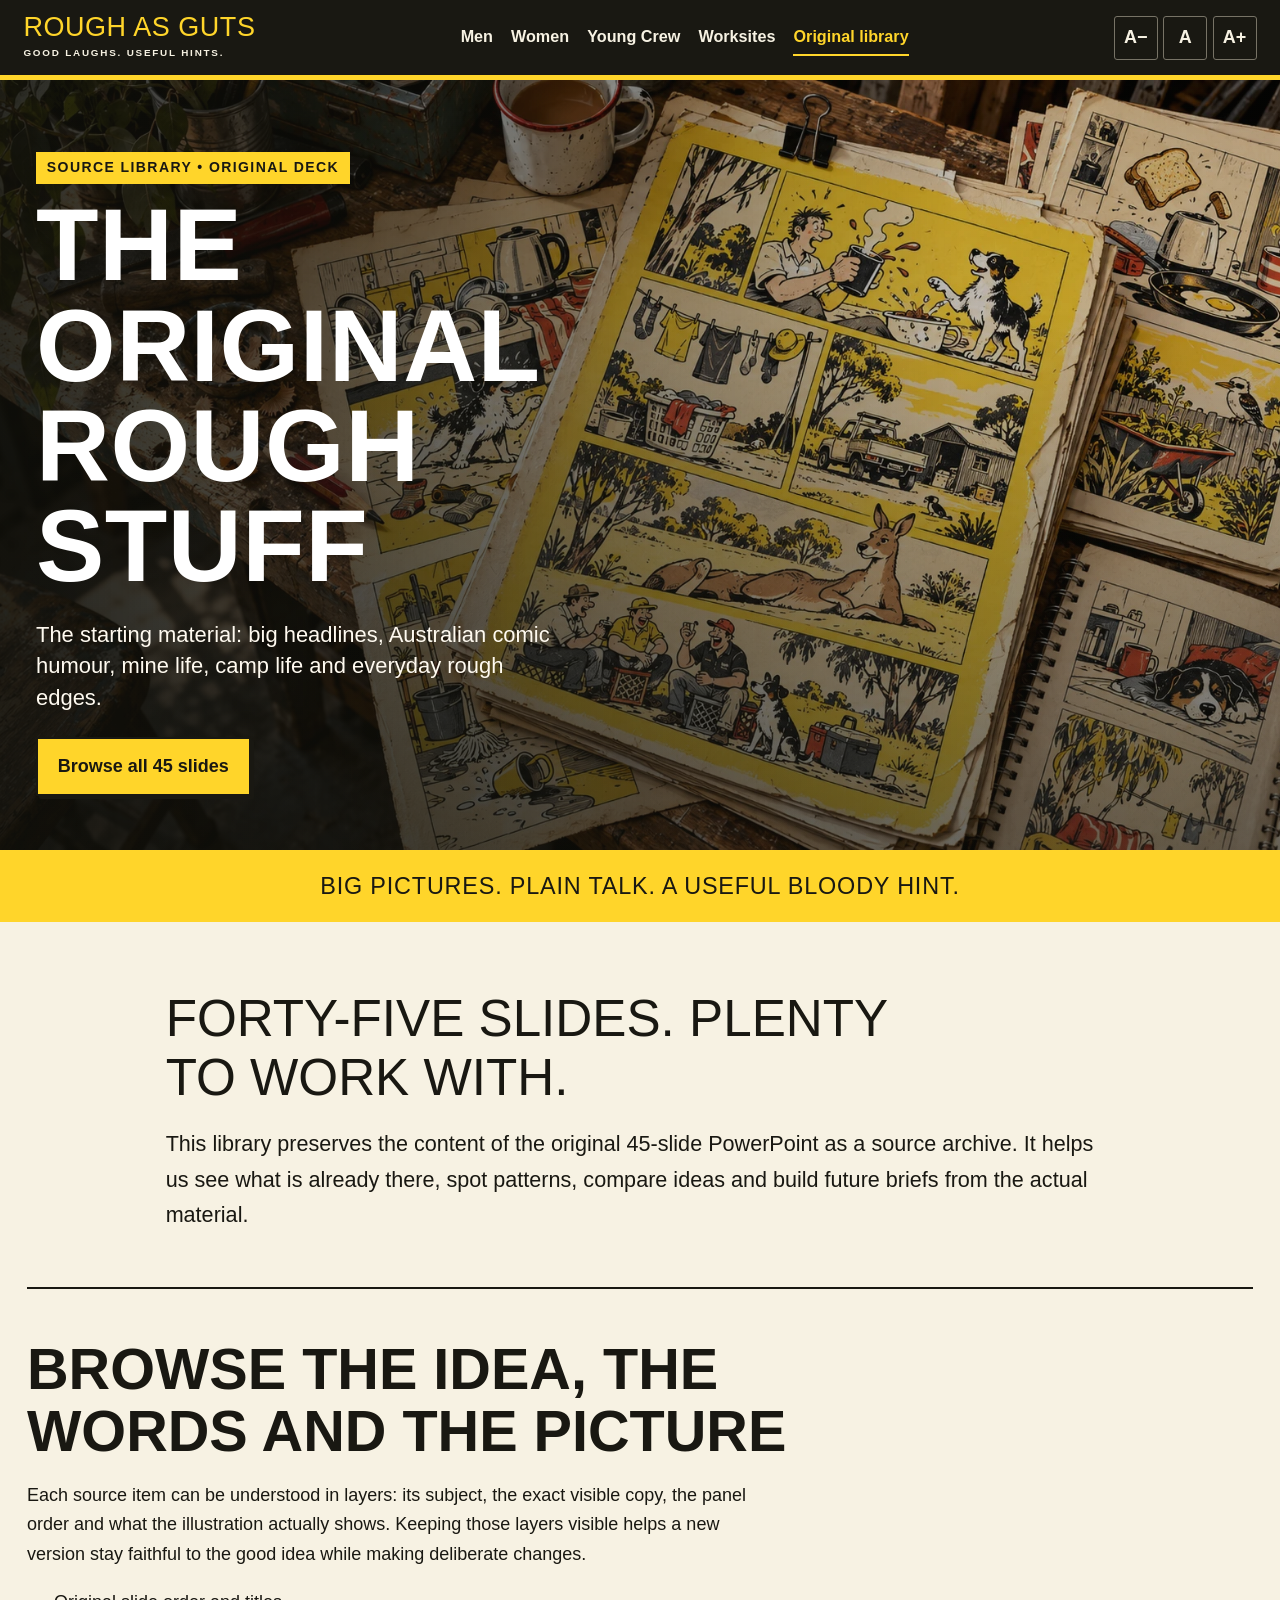
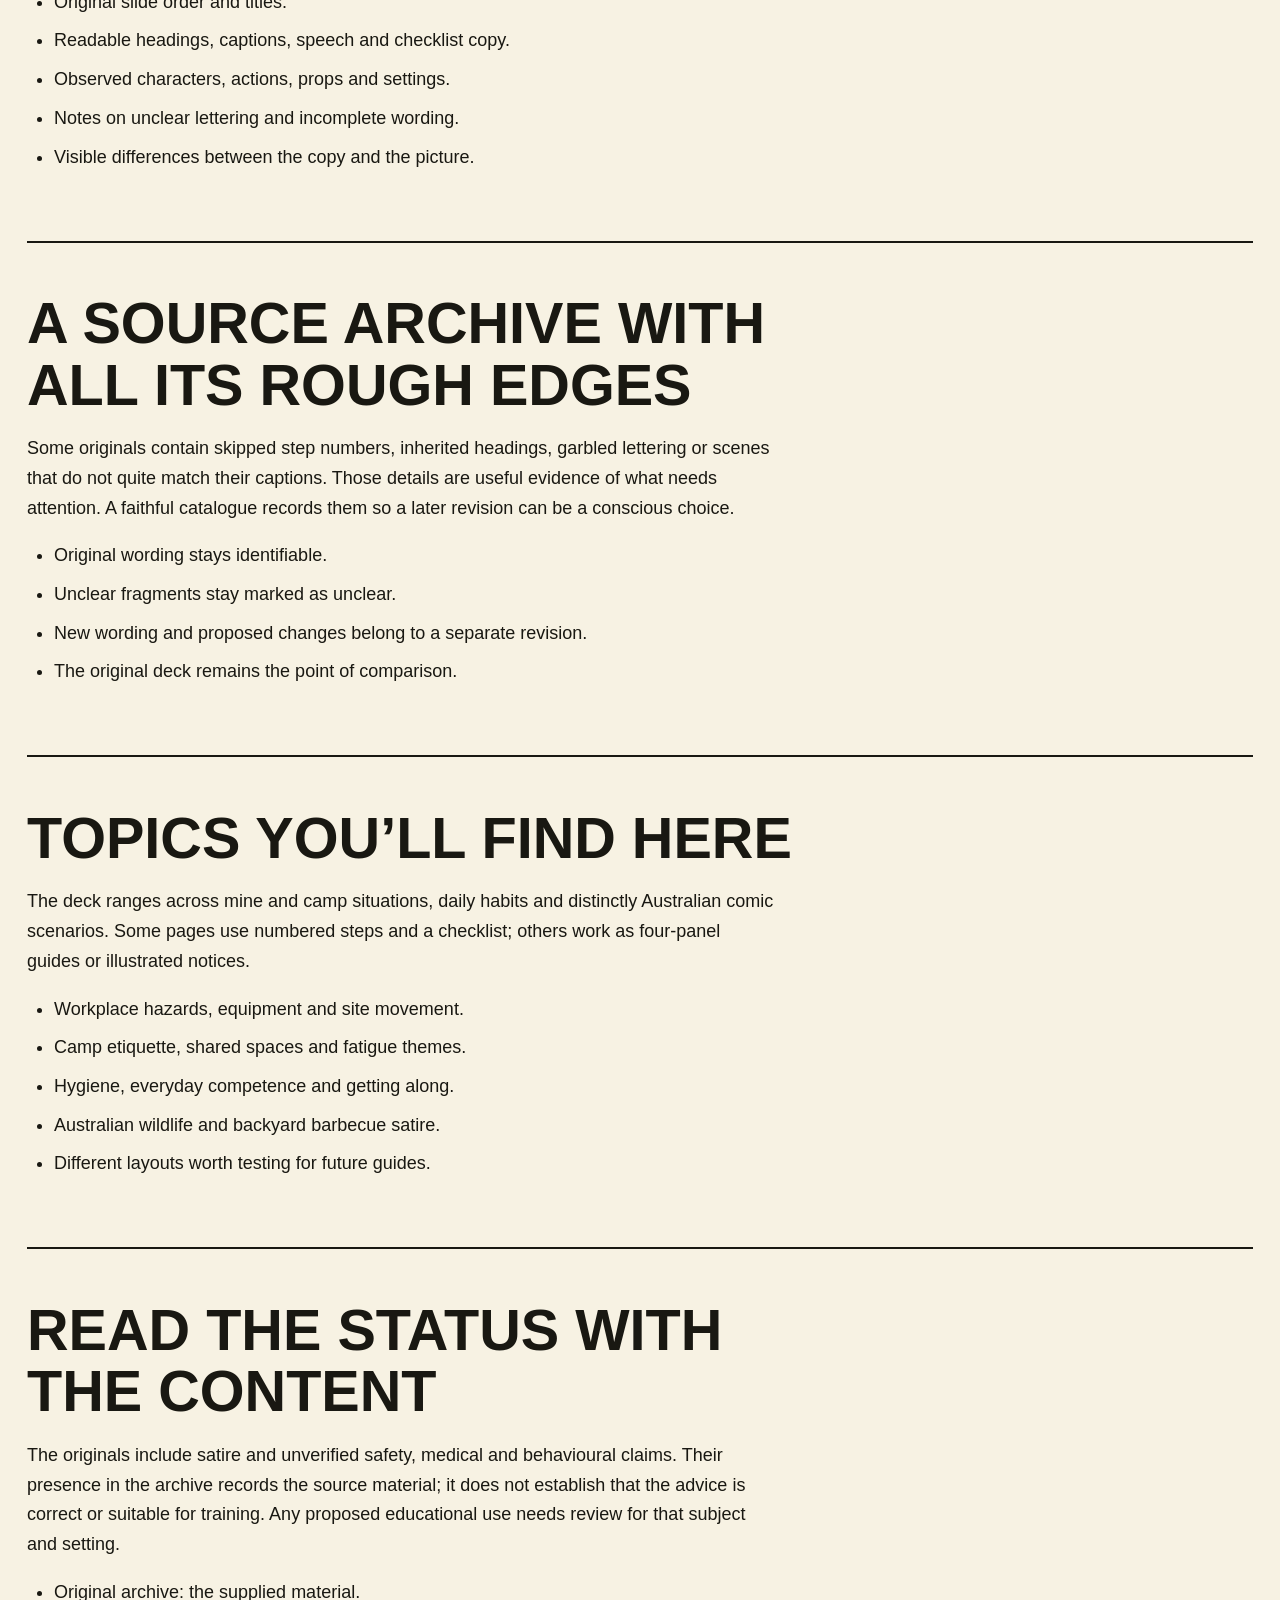
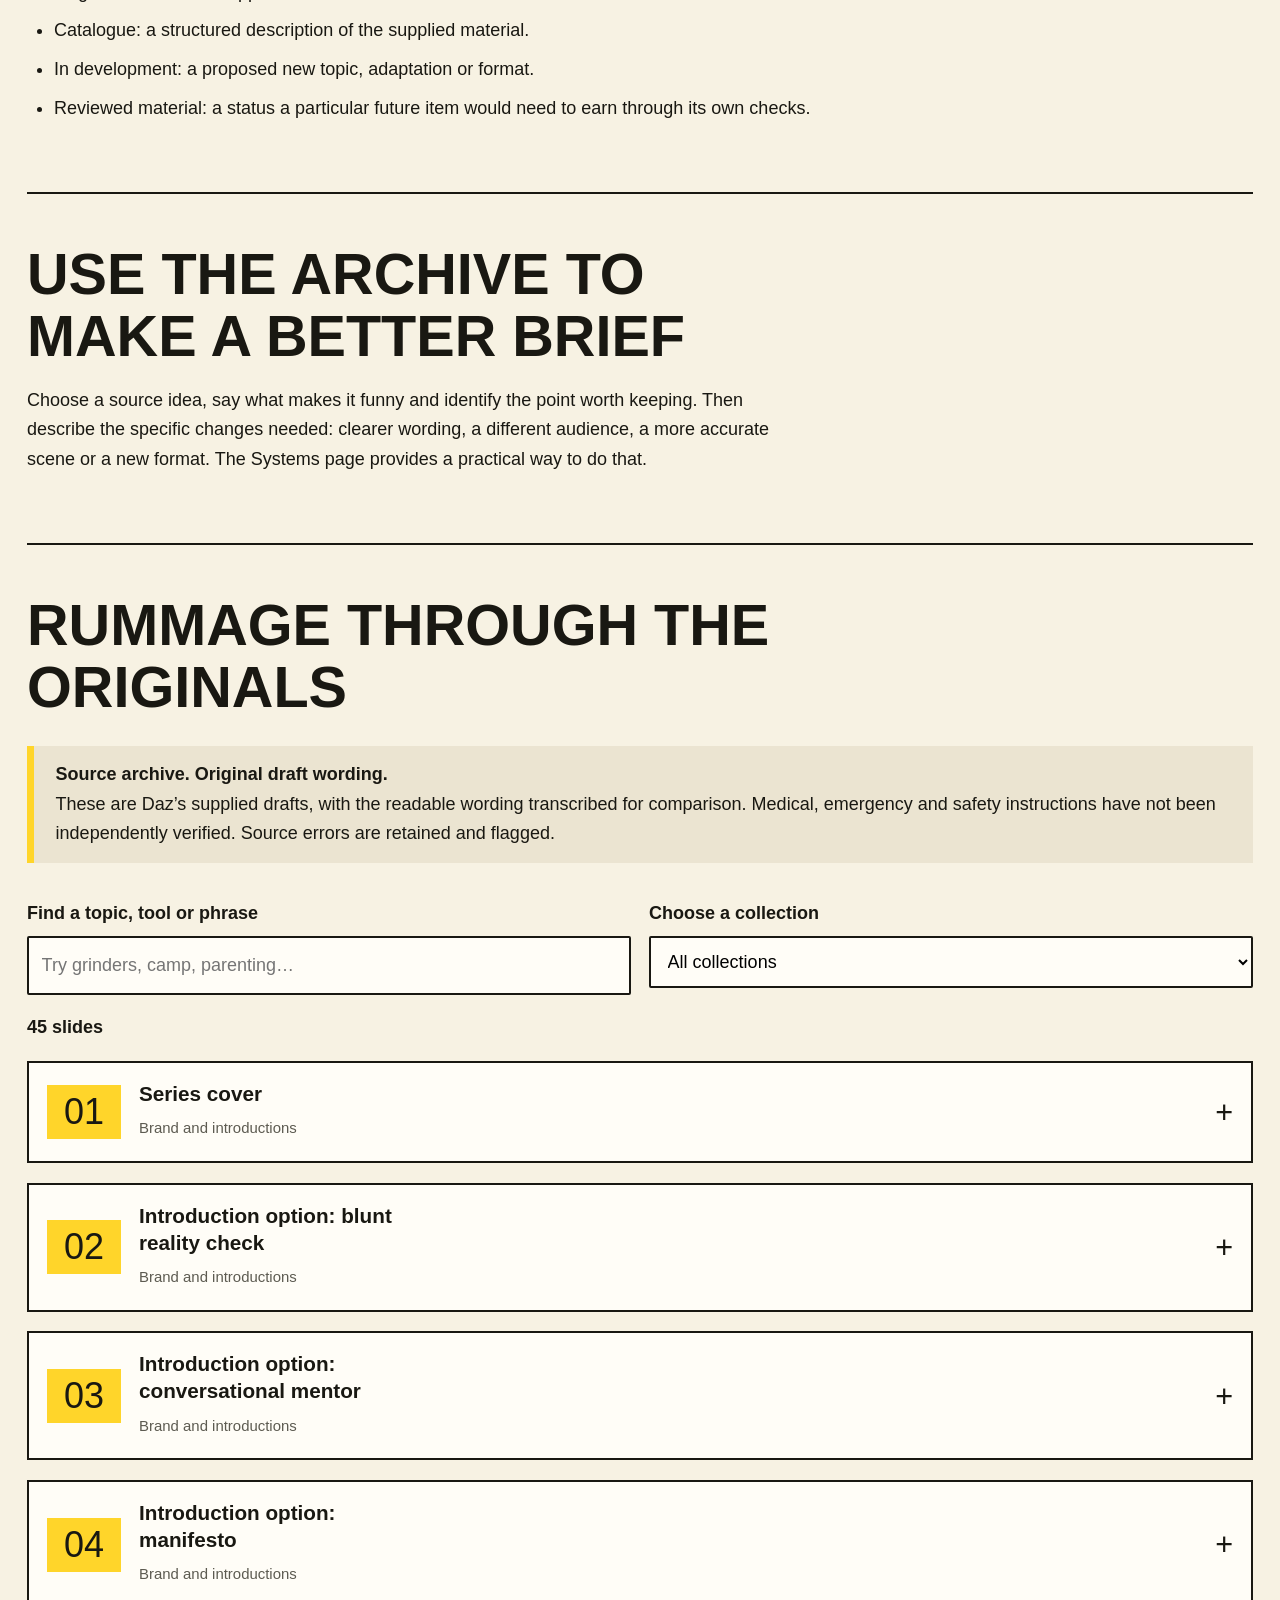
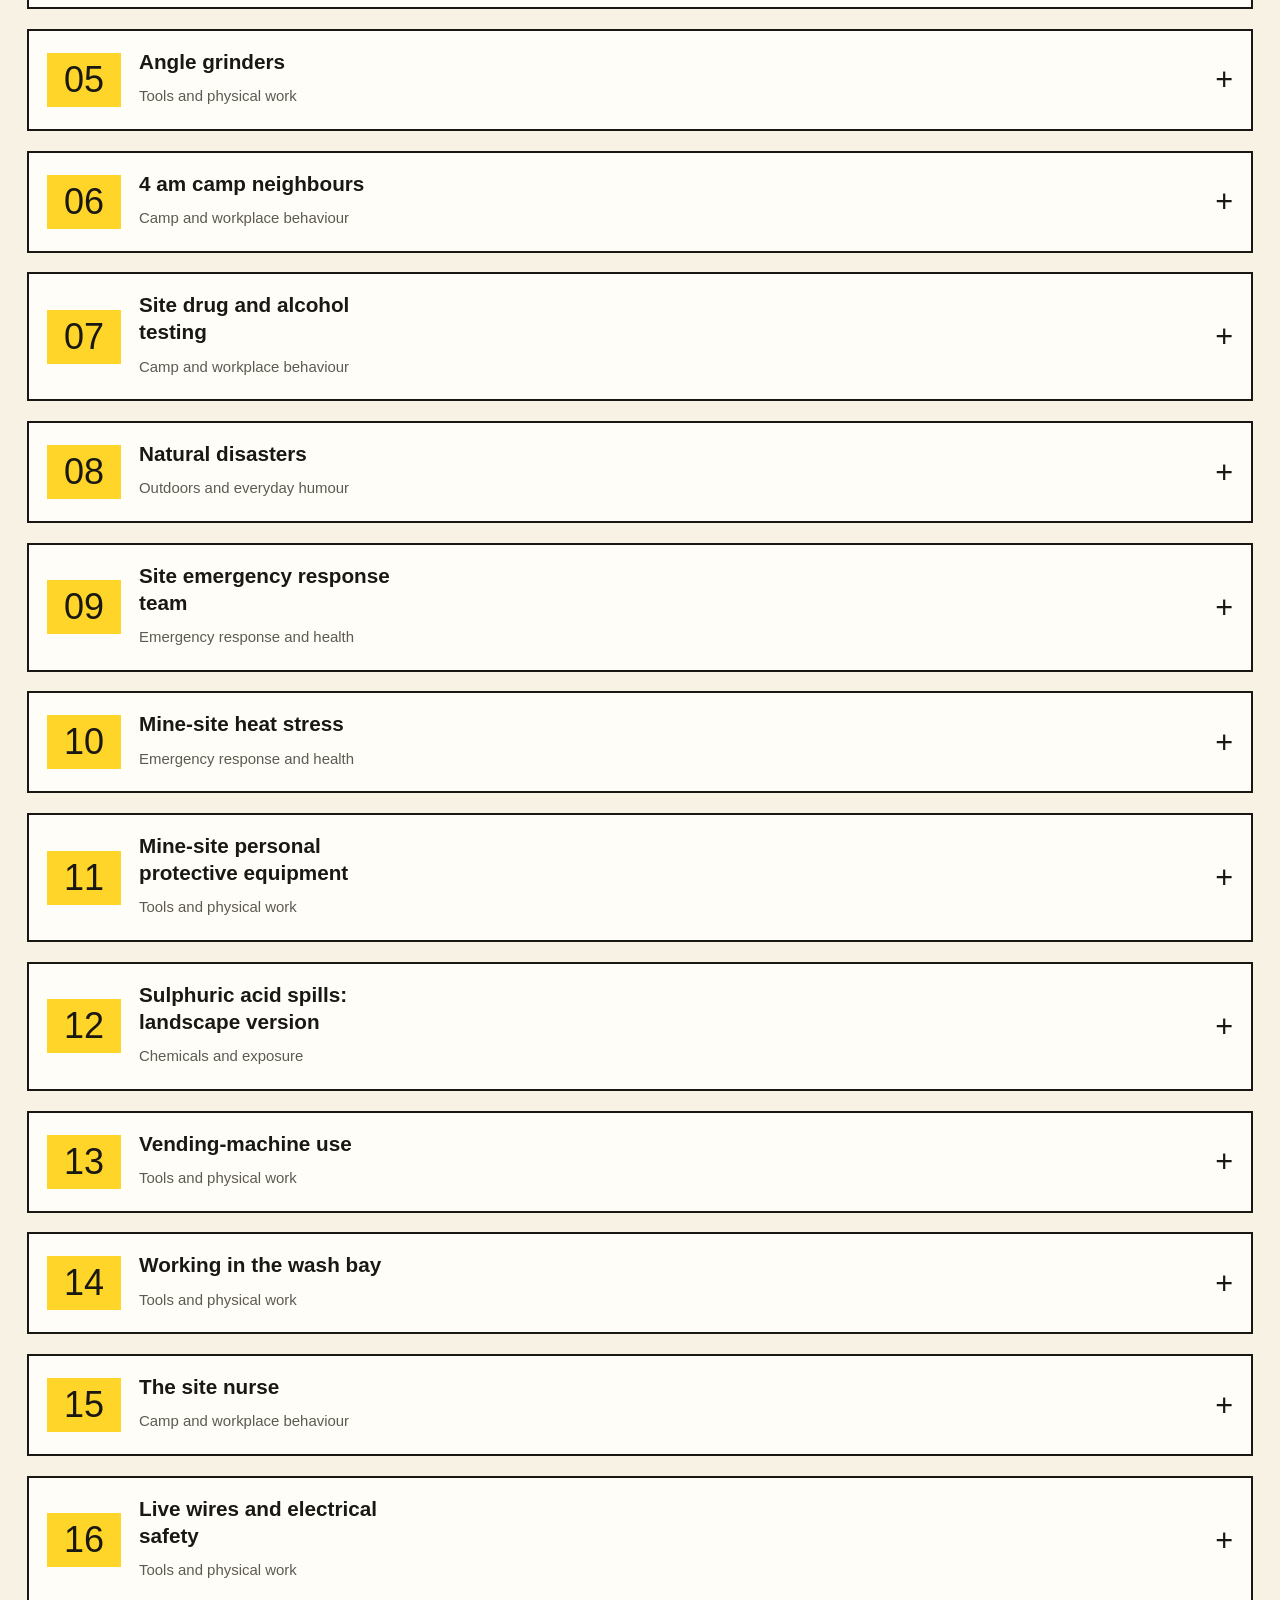
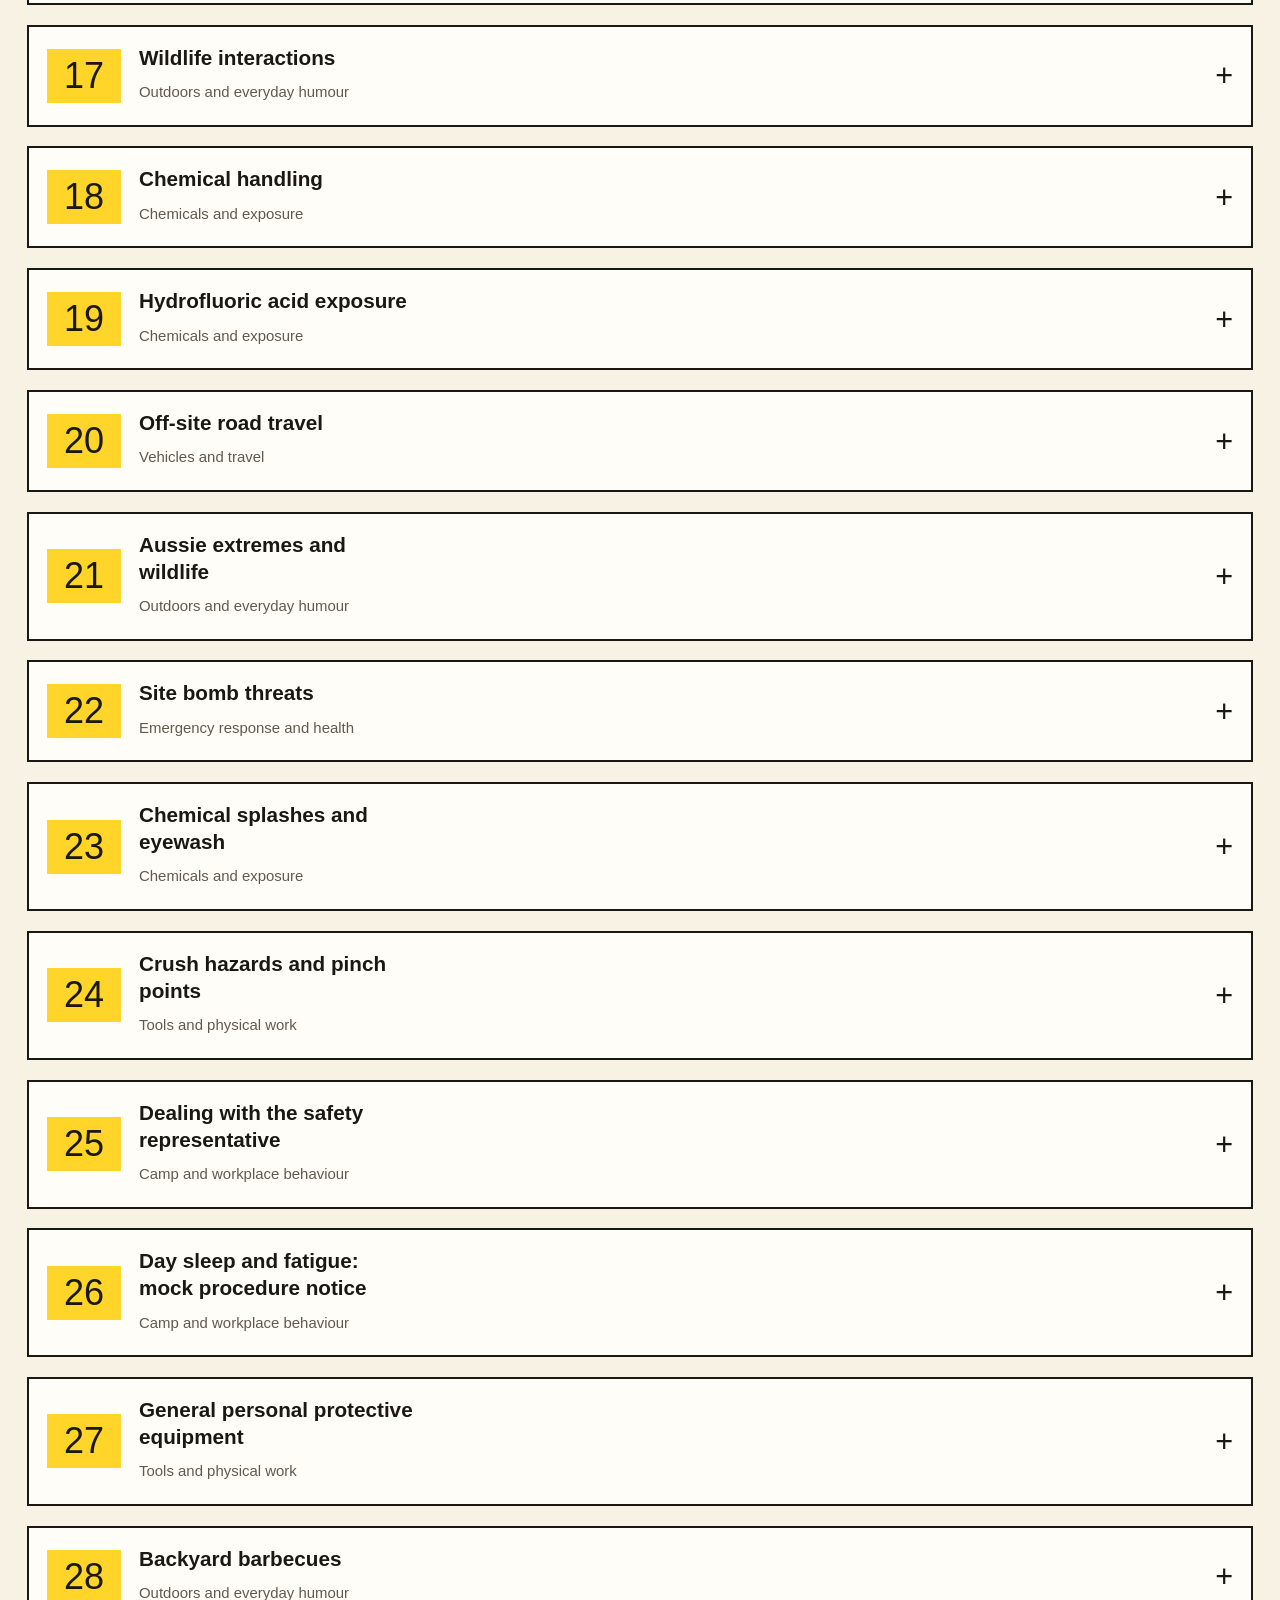
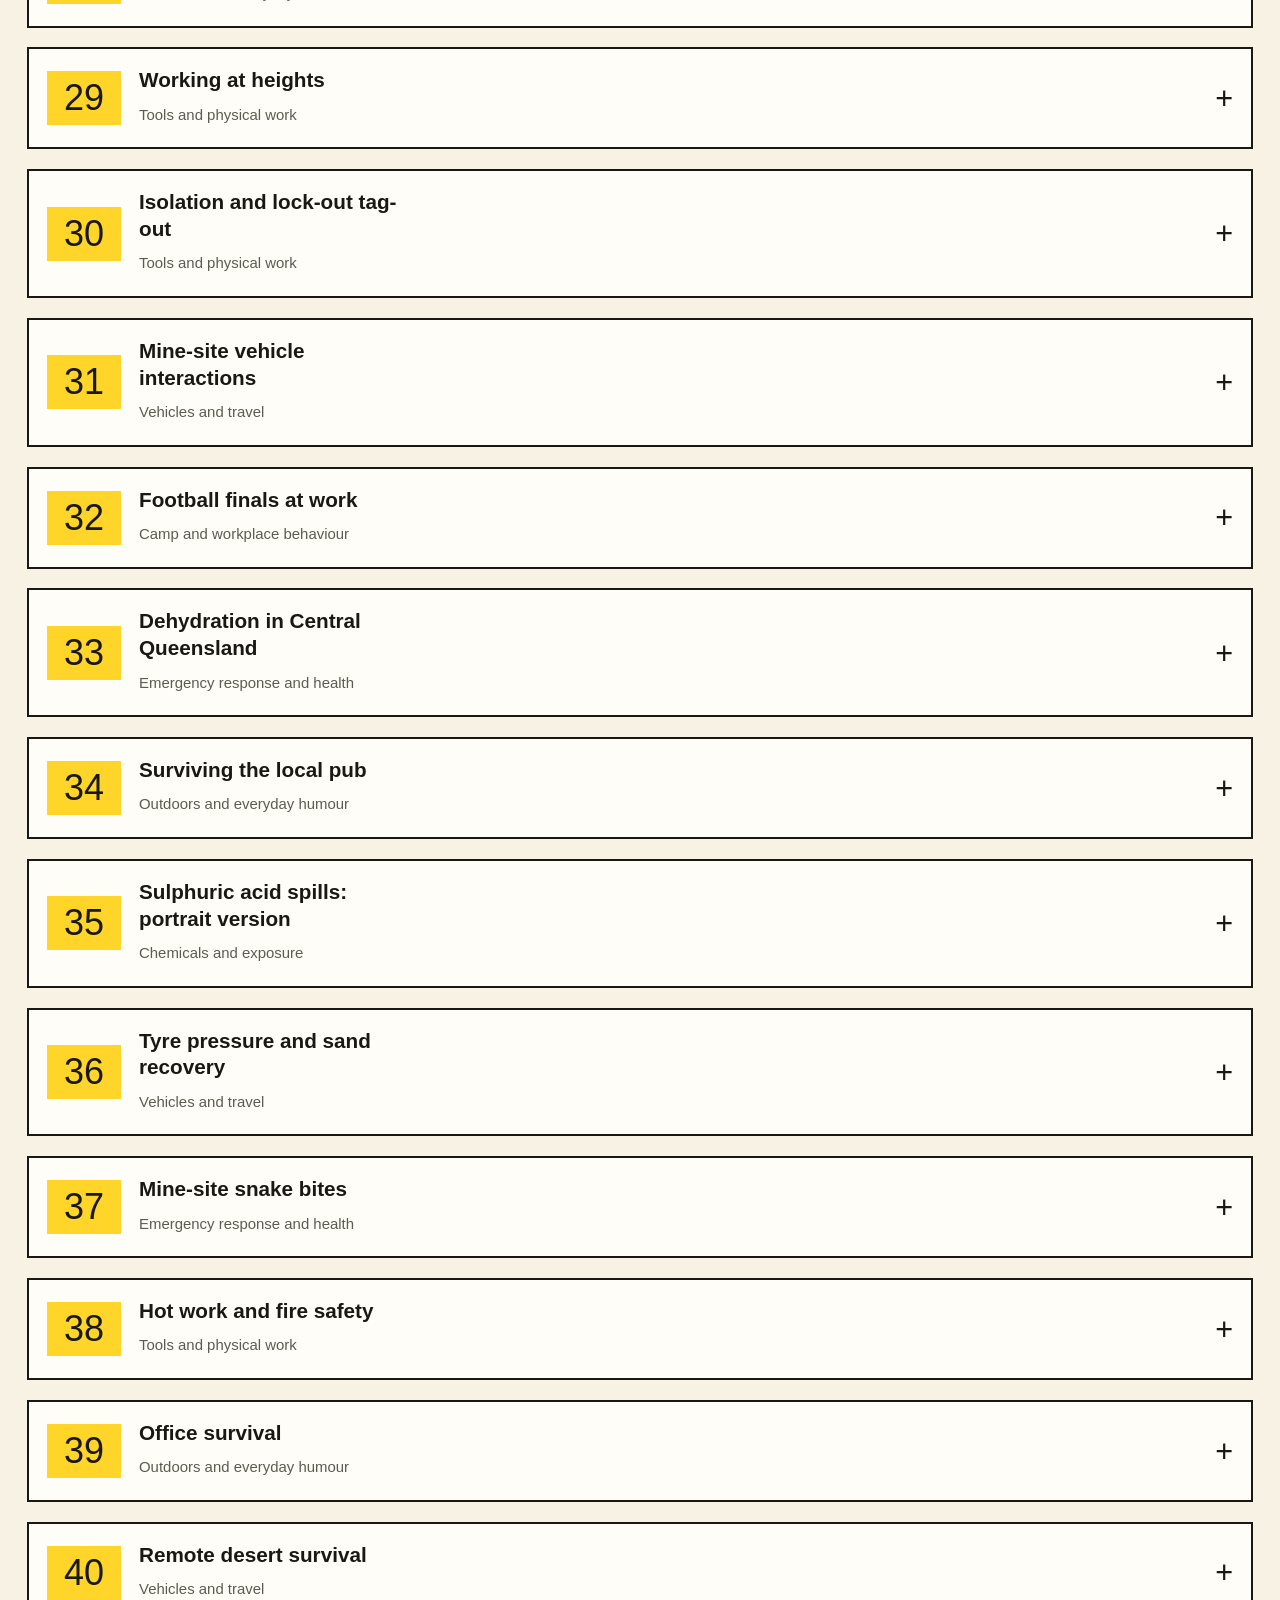
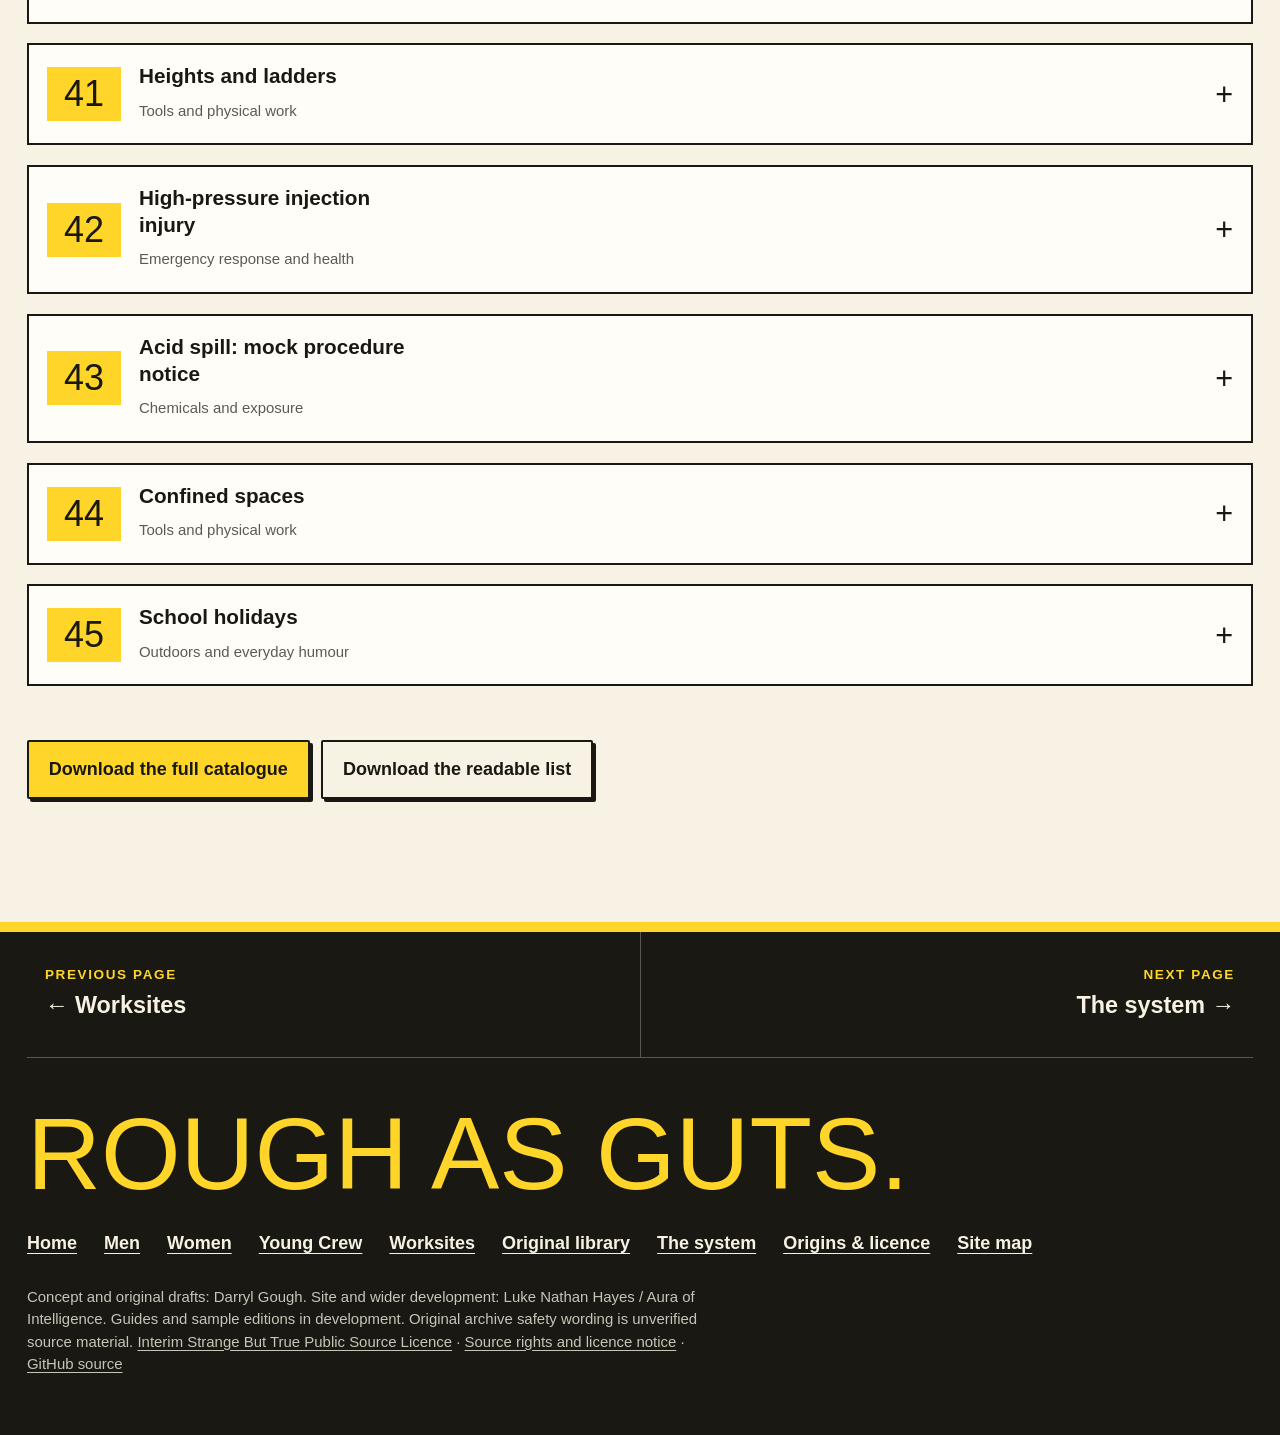
==== commit 2f324cec: "Open the edition chooser from the home page" ====
--- a/library.html
+++ b/library.html
@@ -1 +1 @@
-<!doctype html><html lang="en-AU"><head><meta charset="utf-8"><meta name="viewport" content="width=device-width,initial-scale=1"><title>Original library · Rough as Guts</title><meta name="description" content="The starting material: big headlines, Australian comic humour, mine life, camp life and everyday rough edges."><meta name="theme-color" content="#ffd52a"><link rel="canonical" href="https://auraofintelligence.github.io/rough-as-guts/library.html"><link rel="icon" href="assets/favicon.svg" type="image/svg+xml"><link rel="stylesheet" href="styles.css"><meta property="og:title" content="Original library · Rough as Guts"><meta property="og:description" content="The starting material: big headlines, Australian comic humour, mine life, camp life and everyday rough edges."><meta property="og:type" content="website"><meta property="og:url" content="https://auraofintelligence.github.io/rough-as-guts/library.html"><meta property="og:image" content="https://auraofintelligence.github.io/rough-as-guts/assets/generated/hero-library.webp"><meta name="twitter:card" content="summary_large_image"><script src="site.js" defer></script></head><body data-page="library"><a class="skip-link" href="#main">Skip to content</a><header class="site-header"><a class="brand" href="index.html">ROUGH AS GUTS<small>GOOD LAUGHS. USEFUL HINTS.</small></a><button class="menu-toggle" aria-controls="main-nav" aria-expanded="false">Menu</button><nav id="main-nav" class="main-nav" aria-label="Main navigation"><a href="men.html">Men</a><a href="women.html">Women</a><a href="youth.html">Young Crew</a><a href="workplace.html">Worksites</a><a href="library.html" aria-current="page">Original library</a></nav><div class="read-tools" role="group" aria-label="Text size"><button id="text-smaller" aria-label="Smaller text">A−</button><button id="text-reset" aria-label="Reset text size">A</button><button id="text-larger" aria-label="Larger text">A+</button></div></header><main id="main"><section class="hero"><img class="hero-image" src="assets/generated/hero-library.webp" alt="A visual archive of original Rough as Guts illustrated pages arranged as a browsable collection, with varied subjects and layouts." fetchpriority="high" width="1536" height="1024"><div class="hero-copy"><span class="eyebrow">SOURCE LIBRARY • ORIGINAL DECK</span><h1>The original rough stuff</h1><p class="lead">The starting material: big headlines, Australian comic humour, mine life, camp life and everyday rough edges.</p><div class="hero-actions"><a href="#browse" class="button">Browse all 45 slides</a></div></div></section><div class="shout-strip">Big pictures. Plain talk. A useful bloody hint.</div><div class="container intro reading" id="inside"><p class="big-quote">Forty-five slides. Plenty to work with.</p><p>This library preserves the original 45-slide PowerPoint and its contents as a source archive. It helps us see what is already there, spot patterns, compare ideas and build future briefs from the actual material.</p></div><section class="section container"><div class="reading"><h2>Browse the idea, the words and the picture</h2><p>Each source item can be understood in layers: its subject, the exact visible copy, the panel order and what the illustration actually shows. Keeping those layers visible helps a new version stay faithful to the good idea while making deliberate changes.</p><ul><li>Original slide order and titles.</li><li>Readable headings, captions, speech and checklist copy.</li><li>Observed characters, actions, props and settings.</li><li>Notes on unclear lettering and incomplete wording.</li><li>Visible differences between the copy and the picture.</li></ul></div></section><section class="section container"><div class="reading"><h2>A source archive with all its rough edges</h2><p>Some originals contain skipped step numbers, inherited headings, garbled lettering or scenes that do not quite match their captions. Those details are useful evidence of what needs attention. A faithful catalogue records them so a later revision can be a conscious choice.</p><ul><li>Original wording stays identifiable.</li><li>Unclear fragments stay marked as unclear.</li><li>New wording and proposed changes belong to a separate revision.</li><li>The original deck remains the point of comparison.</li></ul></div></section><section class="section container"><div class="reading"><h2>Topics you’ll find here</h2><p>The deck ranges across mine and camp situations, daily habits and distinctly Australian comic scenarios. Some pages use numbered steps and a checklist; others work as four-panel guides or illustrated notices.</p><ul><li>Workplace hazards, equipment and site movement.</li><li>Camp etiquette, shared spaces and fatigue themes.</li><li>Hygiene, everyday competence and getting along.</li><li>Australian wildlife and backyard barbecue satire.</li><li>Different layouts worth testing for future guides.</li></ul></div></section><section class="section container"><div class="reading"><h2>Read the status with the content</h2><p>The originals include satire and unverified safety, medical and behavioural claims. Their presence in the archive records the source material; it does not establish that the advice is correct or suitable for training. Any proposed educational use needs review for that subject and setting.</p><ul><li>Original archive: the supplied material.</li><li>Catalogue: a structured description of the supplied material.</li><li>In development: a proposed new topic, adaptation or format.</li><li>Reviewed material: a status a particular future item would need to earn through its own checks.</li></ul></div></section><section class="section container"><div class="reading"><h2>Use the archive to make a better brief</h2><p>Choose a source idea, say what makes it funny and identify the point worth keeping. Then describe the specific changes needed: clearer wording, a different audience, a more accurate scene or a new format. The Systems page provides a practical way to do that.</p></div></section><section class="section container" id="browse"><h2>Rummage through the originals</h2><div class="notice"><strong>Source archive. Original draft wording.</strong>These are Daz’s supplied drafts, with the readable wording transcribed for comparison. Medical, emergency and safety instructions have not been independently verified. Source errors are retained and flagged.</div><div class="filters"><div class="field"><label for="library-search">Find a topic, tool or phrase</label><input id="library-search" type="search" placeholder="Try grinders, camp, parenting…"></div><div class="field"><label for="category-filter">Choose a collection</label><select id="category-filter"><option value="">All collections</option><option>Brand and introductions</option><option>Camp and workplace behaviour</option><option>Chemicals and exposure</option><option>Emergency response and health</option><option>Outdoors and everyday humour</option><option>Tools and physical work</option><option>Vehicles and travel</option></select></div></div><p class="results-count" id="results-count" aria-live="polite">45 slides</p><div class="library-list"><details class="slide-entry" id="slide-1" data-category="Brand and introductions"><summary><span class="slide-number">01</span><span><h2>Series cover</h2><span class="summary-category">Brand and introductions</span></span><span class="expand-mark" aria-hidden="true">+</span></summary><div class="slide-content"><span class="tag">Original draft · slide 1</span><div class="slide-layout"><div><img class="source-poster" src="assets/references/slide-01.webp" width="2816" height="1536" alt="Daz’s original draft artwork for Series cover" loading="lazy"><div class="poster-actions"><button class="button" data-poster="1">Zoom poster</button><a class="button secondary" href="assets/originals/slide-01.jpg" download>Original file</a><a class="button secondary" href="provenance.html?slide=1#compare">Compare copies</a></div><p class="caption">Optimised web copy shown. Exact original retained for provenance.</p></div><div class="transcript"><h3>THE ROUGH-AS-GUTS GUIDE TO EVERYTHING</h3><p>Life, Survival, and Other Sh*t</p><h3>Book-cover mock-up</h3><p class="text-source">THE ROUGH-AS-GUTS GUIDE TO EVERYTHING</p><p class="text-source">Life, Survival, and Other Sh*t</p><p class="text-source">Written by The Whole Crew, Volume 1</p><p class="text-source">DIY OR DIE</p><p class="scene-note">Scene: A battered brown cardboard-covered book lies diagonally on a deeply scratched, stained timber workbench. Its thick spine is repaired with silver duct tape. Loose handwritten papers protrude. Black brush lettering fills the cover. A beanie-wearing skull holds a spanner and a bottle. Cracked yellow smiley stickers and DIY OR DIE stickers decorate the cover. A pencil, keys and an open rolling-tobacco packet sit nearby in the full embedded image.</p><h3>Separate editable slide captions</h3><p>A parody of life’s biggest killers.</p><p>Pages of handy tips</p><details><summary>Source defects and unclear lettering</summary><ul><li>The cover image is cropped within slide 1. The scene description also inventories the full embedded asset, which includes surrounding workbench props outside the slide crop.</li><li>The top small DIY sticker appears to contain an extra Y; surrounding paper scribbles are not reliably readable.</li></ul></details><details><summary>Image brief ingredients</summary><p>Layout: cover</p><ul><li>Keep photorealistic workbench cover art distinct from the illustrated comic-poster style used later.</li><li>Preserve worn materials, duct-tape binding, black hand-painted lettering and cracked yellow smileys as separate style ingredients.</li><li>The editable captions belong to the presentation and are separate from the lettering on the book cover.</li></ul><p>The JSON download contains the full source record and a separate draft image prompt for each scene.</p></details></div></div></div></details><details class="slide-entry" id="slide-2" data-category="Brand and introductions"><summary><span class="slide-number">02</span><span><h2>Introduction option: blunt reality check</h2><span class="summary-category">Brand and introductions</span></span><span class="expand-mark" aria-hidden="true">+</span></summary><div class="slide-content"><span class="tag">Original draft · slide 2</span><div class="slide-layout"><div class="notice">Text-only slide. This is one of three alternative introductions.</div><div class="transcript"><h3>Option 1: The Blunt Reality Check</h3><h3>Option 1: The Blunt Reality Check</h3><p class="text-source">&quot;This isn&#x27;t a textbook, and it sure as hell isn&#x27;t a philosophy degree. Life doesn&#x27;t hand you a pristine 500-page manual printed on glossy paper—it throws you into the deep end with a roll of duct tape and tells you to figure it out. This book is that roll of duct tape. No fluff, no academic jargon, no high-minded theory. Just the raw, functional, rough-as-guts rules for navigating everything from fixing a leaky tap to surviving human interaction, without losing your sanity.&quot;</p><p class="scene-note">Scene: No illustration is present. The slide contains a bold option label followed by an introductory paragraph.</p><details><summary>Image brief ingredients</summary><p>Layout: intro</p><ul><li>Voice option: Blunt, profane, direct.</li><li>Interpretive image seeds, not source artwork: Duct tape as a visual metaphor for improvised help. The deep end, a leaking tap and human interaction are examples in the prose, not illustrated scenes on the source slide.</li><li>Treat slides 2-4 as alternative introductions rather than three sequential instructions.</li></ul><p>The JSON download contains the full source record and a separate draft image prompt for each scene.</p></details></div></div></div></details><details class="slide-entry" id="slide-3" data-category="Brand and introductions"><summary><span class="slide-number">03</span><span><h2>Introduction option: conversational mentor</h2><span class="summary-category">Brand and introductions</span></span><span class="expand-mark" aria-hidden="true">+</span></summary><div class="slide-content"><span class="tag">Original draft · slide 3</span><div class="slide-layout"><div class="notice">Text-only slide. This is one of three alternative introductions.</div><div class="transcript"><h3>Option 2: The Conversational Mentor</h3><h3>Option 2: The Conversational Mentor</h3><p class="text-source">&quot;Look, most guides are written by experts who forgot what it&#x27;s like to know absolutely nothing. They give you step 12 when you haven&#x27;t even found the toolbox yet. The Rough-as-Guts Guide to Everything is built on a simple premise: if it works, it works. We’re stripping away the polish, skipping the filler, and getting straight to the dirt-under-the-fingernails basics of how things actually operate in the real world. Grab a drink, pull up a chair, and let&#x27;s get into it.&quot;</p><p class="scene-note">Scene: No illustration is present. The slide contains a bold option label followed by an introductory paragraph.</p><details><summary>Image brief ingredients</summary><p>Layout: intro</p><ul><li>Voice option: Conversational, approachable, peer-to-peer.</li><li>Interpretive image seeds, not source artwork: Finding the toolbox, dirt under fingernails, a drink and a chair are imagery suggested by the writing. The original slide contains text only.</li><li>Treat slides 2-4 as alternative introductions rather than three sequential instructions.</li></ul><p>The JSON download contains the full source record and a separate draft image prompt for each scene.</p></details></div></div></div></details><details class="slide-entry" id="slide-4" data-category="Brand and introductions"><summary><span class="slide-number">04</span><span><h2>Introduction option: manifesto</h2><span class="summary-category">Brand and introductions</span></span><span class="expand-mark" aria-hidden="true">+</span></summary><div class="slide-content"><span class="tag">Original draft · slide 4</span><div class="slide-layout"><div class="notice">Text-only slide. This is one of three alternative introductions.</div><div class="transcript"><h3>Option 3: The Manifesto Call-to-Action</h3><h3>Option 3: The Manifesto Call-to-Action</h3><p class="text-source">&quot;Perfection is a trap. If you wait until you have the perfect tools, the perfect plan, or the perfect understanding, you’ll spend your whole life standing on the sidelines. Welcome to the rough-as-guts approach to life: dirty solutions that actually work, survival skills for everyday chaos, and practical wisdom forged in trial and error. You don&#x27;t need a diploma to master the universe—you just need enough grit to patch the holes as you go.&quot;</p><p class="scene-note">Scene: No illustration is present. The slide contains a bold option label followed by an introductory paragraph.</p><details><summary>Image brief ingredients</summary><p>Layout: intro</p><ul><li>Voice option: Defiant, impatient with perfection.</li><li>Interpretive image seeds, not source artwork: Standing on the sidelines, patching holes and trial-and-error repairs are imagery suggested by the writing. The original slide contains text only.</li><li>Treat slides 2-4 as alternative introductions rather than three sequential instructions.</li></ul><p>The JSON download contains the full source record and a separate draft image prompt for each scene.</p></details></div></div></div></details><details class="slide-entry" id="slide-5" data-category="Tools and physical work"><summary><span class="slide-number">05</span><span><h2>Angle grinders</h2><span class="summary-category">Tools and physical work</span></span><span class="expand-mark" aria-hidden="true">+</span></summary><div class="slide-content"><span class="tag">Original draft · slide 5</span><div class="slide-layout"><div><img class="source-poster" src="assets/references/slide-05.webp" width="896" height="1200" alt="Daz’s original draft artwork for Angle grinders" loading="lazy"><div class="poster-actions"><button class="button" data-poster="5">Zoom poster</button><a class="button secondary" href="assets/originals/slide-05.jpeg" download>Original file</a><a class="button secondary" href="provenance.html?slide=5#compare">Compare copies</a></div><p class="caption">Optimised web copy shown. Exact original retained for provenance.</p></div><div class="transcript"><h3>DON’T LOSE YOUR FACE! THE ROUGH-AS-GUTS GUIDE TO ANGLE GRINDERS</h3><h3>STEP 1 GUARD YOUR LIFE (FIT THE GUARD)</h3><p class="text-source">Keep the bloody guard on. Taking it off to fit a bigger wheel makes you an idiot, not efficient.</p><p class="text-source">It’s a grenade, not a tool. That disc spins at 11,000 RPM. If it binds and explodes.</p><blockquote>It fits if I force it!</blockquote><p class="caption">In-image labels: GUARD (OFF!)</p><p class="scene-note">Scene: Grinning hard-hatted male worker in yellow hi-vis holds an angle grinder fitted with an oversized unguarded wheel. A smaller detached guard is labelled beside a bin of metal scrap; separate scrap bucket at right.</p><h3>STEP 2 THE TWO-HAND TANGO (GRIP &amp; STANCE)</h3><p class="text-source">One hand is for cowboys. Leave the 10-gallon hat at home and grip the tool with BOTH hands like you actually want to keep your fingers.</p><p class="text-source">Stand clear of the kick. Position your body to the side of the cut. When it grabs, you want it flying past your ribs, not through them.</p><p class="caption">In-image labels: PLAMMABLE</p><p class="scene-note">Scene: Cowboy-hatted worker operates sparking angle grinder one-handed while holding a detached guard in the other hand. Sparks point toward red and green fuel cans and a green gas cylinder; a startled background worker recoils. Horseshoe icon beside heading.</p><h3>STEP 3 SPARK CONTROL (THE FIRING LINE)</h3><p class="text-source">Wait for it to atop. Stop showering your boots, tool onto the bench, and the flammable rubbish pile.</p><p class="text-source">Check the test. Don’t pack up and bolt for the grass don’t mix with a 1,200-degree shower of molten metal. Donietly smouldering in the dark.</p><p class="scene-note">Scene: Worker in hi-vis lays a corded grinder on a wooden bench. Wheel appears to keep spinning against the tabletop with small sparks; smoke curls upward. Flame and smoking bench icons.</p><h3>THE ‘DON’T BE A DRIFTER’ CHECKLIST</h3><h4>NO PINCHIN’ LOCKS</h4><p class="text-source">Do NOT use makeshift ties.</p><p class="text-source">(It must require a unique key, not a scissor cut.) - Retained from IIMS lor consistency with the oversll guide concept.)</p><p class="text-source">REVISED to fit → Angle Grinders.</p><p class="text-source">NO “SAFETY SQUINTS”</p><p class="text-source">Do NOT use your eyelids as PPE, (Steel splinters in the cornea require a hospital magnet and a very long needle. Wear the face shield).</p><p class="scene-note">Scene: Close-up of squinting eye beside flying sparks, with two small skull icons; unrelated lockout text sits above eye.</p><h4>NO “SHE’LL BE RIGHT”</h4><p class="text-source">Do NOT trust a mate’s word.</p><p class="text-source">(Verify isolation yourself or risk getting crnshed.)</p><p class="text-source">- Retained from «IMAGE:6» for consistency.</p><p class="text-source">REVISED to fit → Angle Grinders.</p><p class="text-source">NO “FLAMIN’ FLANNELS”</p><p class="text-source">Da NOT wear loose clothing or frayed sleeves.</p><p class="text-source">(The spindle will happily roll your shirt—and your skin—right into the gearbox).</p><p class="scene-note">Scene: Bare hand protrudes from a loose frayed red flannel sleeve, with lines suggesting snagging or danger.</p><h4>NO COCKY SHORTCUTS</h4><p class="text-source">Do NOT clear jams on live gear.</p><p class="text-source">(The machine doesn’t care about your fingers or timline.)</p><p class="text-source">- Refsined from [unclear]IMAGE-0&gt; for consistency.</p><p class="text-source">REVISED to fit → Angle Grinders.</p><p class="text-source">NO “SHE’LL BE RIGHT” DISCS.</p><p class="text-source">Do NOT use damaged or dropped wheels.</p><p class="text-source">(If it hit the concrete floor, it’s compromised. A cracked disc is just a bomb waiting for a trigger)</p><p class="scene-note">Scene: Cracked grinder disc with red X.</p><details><summary>Source defects and unclear lettering</summary><ul><li>Step 3 body is visibly garbled: ‘atop’, broken sentence about boots/tool/bench, ‘Check the test’, ‘Donietly’.</li><li>Checklist visibly contains AI revision notes, image placeholders, and inherited lockout wording unrelated to this topic. Some small words are malformed; transcriptions follow visible lettering as closely as possible.</li><li>Bullets and imagery include claims and implied procedures that have not been verified.</li><li>The small flammable sign in step 2 reads PLAMMABLE. Some tiny revision-note gibberish and placeholder delimiters are only approximate transcriptions.</li></ul></details><details><summary>Image brief ingredients</summary><p>Layout: steps_checklist</p><ul><li>Separate final poster lettering from illustration. Preserve oversize unguarded grinder, cowboy one-handed stance, sparks near flammables, and spinning wheel on bench as depicted failures.</li><li>Do not copy revision notes or broken source prose into a regenerated final asset without editorial approval.</li><li>Original safety claims are unverified.</li></ul><p>The JSON download contains the full source record and a separate draft image prompt for each scene.</p></details></div></div></div></details><details class="slide-entry" id="slide-6" data-category="Camp and workplace behaviour"><summary><span class="slide-number">06</span><span><h2>4 am camp neighbours</h2><span class="summary-category">Camp and workplace behaviour</span></span><span class="expand-mark" aria-hidden="true">+</span></summary><div class="slide-content"><span class="tag">Original draft · slide 6</span><div class="slide-layout"><div><img class="source-poster" src="assets/references/slide-06.webp" width="896" height="1200" alt="Daz’s original draft artwork for 4 am camp neighbours" loading="lazy"><div class="poster-actions"><button class="button" data-poster="6">Zoom poster</button><a class="button secondary" href="assets/originals/slide-06.jpeg" download>Original file</a><a class="button secondary" href="provenance.html?slide=6#compare">Compare copies</a></div><p class="caption">Optimised web copy shown. Exact original retained for provenance.</p></div><div class="transcript"><h3>SILENCE THE WATERFALL! THE ROUGH-AS-GUTS GUIDE TO 4AM CAMP NEIGHBOURS</h3><h3>STEP 1 THE THERMAL ACOUSTIC RESONANCE (THE 4AM WAKE-UP CALL)</h3><p class="text-source">Camp donga walls are structurally identical to wet tissue paper. When your neighbor wakes up at 04:00 to clear their bladder, the sound resonance transforms a simple bodily function into a roaring, high-pressure industrial waterfall. Brace your ears, deploy earplugs early, and prepare your mind for the acoustic onslaught.</p><blockquote>I CAN HEAR EVERYTHING! IT’S A FLOOD!</blockquote><p class="scene-note">Scene: Worker lies awake in bed under grey bedding with hands clamped over ears. Huge yellow sound-wave graphic travels through thin shared wall.</p><h3>STEP 2 HUNT THE TACTICAL AIM ANGLE (THE PORCELAIN MUFFLER)</h3><p class="text-source">If you are the one waking up early, exhibit basic operational courtesy. Do not aim directly into the center water trap like you are trying to drill a hole through the plumbing. Utilize the “Silent Rim Strategy”—angle the stream against the dry side porcelain curve to suppress decibel levels and preserve your neighbor’s REM sleep.</p><blockquote>Angle it for silence! preserve neighbour’s REM!</blockquote><p class="caption">In-image labels: The Silent Rim Strategy.</p><p class="scene-note">Scene: Diagram of open toilet with orange arrow pointing toward inside rim. At right hard-hatted worker stands urinating into a toilet, illustrating stream angle.</p><h3>STEP 3 GET THE HELL BACK TO SLEEP (THE WALL THUMP RECOVERY)</h3><p class="text-source">If the noise breaches your auditory defenses, do not launch a verbal war or scream through the vent. Deliver one sharp, controlled, structural thump to the shared drywall with the heel of your work boot. This site code instantly signals the operator on the other side to throttle down their volumetric flow rate immediately.</p><blockquote>Throttle down! Universal site code!</blockquote><blockquote>Deliver one sharp, controlled, structural thump!</blockquote><p class="scene-note">Scene: A yellow-hi-vis worker raises a booted leg and kicks the shared wall on the left. A cropped orange-clad person is visible at the wall centre. A separate startled yellow-hi-vis man on the right holds a hand at his chest. An impact starburst marks the wall thump.</p><h3>THE ‘DON’T BE A DRIFTER’ CHECKLIST</h3><h4>NO CENTER-POOL DRILLING</h4><p class="text-source">Do not stand dead-center and let fly with maximum force. Your neighbor does not need a live broadcast of your fluid dynamics at four in the morning.</p><p class="scene-note">Scene: Worker holds a long hose with high-pressure jet producing a large splash.</p><h4>NO VENTILATION SLAM DANCES</h4><p class="text-source">Do not slam the plastic bathroom door or yank the exhaust fan cord like you’re starting a chainsaw. Move like a stealth operative.</p><p class="scene-note">Scene: Worker pushes/slams bathroom door beside wall-mounted extractor fan and pull cord; red X.</p><h4>NO REVENGE WATERWORKS</h4><p class="text-source">Do not turn your own shower on maximum pressure at 05:00 just to get back at them. Escalating the camp plumbing war goes nobody gets any sleep before the pre-start meeting.</p><p class="scene-note">Scene: Worker uses a shower with vigorous spray while holding a small object; red X.</p><details><summary>Source defects and unclear lettering</summary><ul><li>Final checklist sentence is malformed: ‘Escalating the camp plumbing war goes nobody gets any sleep…’.</li><li>‘Neighbor’ and ‘neighbour’ spellings vary. ‘Thermal acoustic resonance’ is presented as comic technical language.</li><li>Original source depicts wall kicking as a solution; source claims not verified.</li></ul></details><details><summary>Image brief ingredients</summary><p>Layout: steps_checklist</p><ul><li>Keep this as shared-wall camp etiquette comedy with exaggerated sound waves, toilet aim diagram, and escalating noise gags.</li><li>Preserve distinction between diagram, action scene, and prohibited checklist actions.</li><li>Original safety and behavioural claims are unverified.</li></ul><p>The JSON download contains the full source record and a separate draft image prompt for each scene.</p></details></div></div></div></details><details class="slide-entry" id="slide-7" data-category="Camp and workplace behaviour"><summary><span class="slide-number">07</span><span><h2>Site drug and alcohol testing</h2><span class="summary-category">Camp and workplace behaviour</span></span><span class="expand-mark" aria-hidden="true">+</span></summary><div class="slide-content"><span class="tag">Original draft · slide 7</span><div class="slide-layout"><div><img class="source-poster" src="assets/references/slide-07.webp" width="896" height="1200" alt="Daz’s original draft artwork for Site drug and alcohol testing" loading="lazy"><div class="poster-actions"><button class="button" data-poster="7">Zoom poster</button><a class="button secondary" href="assets/originals/slide-07.jpeg" download>Original file</a><a class="button secondary" href="provenance.html?slide=7#compare">Compare copies</a></div><p class="caption">Optimised web copy shown. Exact original retained for provenance.</p></div><div class="transcript"><h3>BLOW ZERO OR BLOW A MILLION! THE ROUGH-AS-GUTS GUIDE TO SITE DRUG &amp; ALCOHOL TESTING</h3><h3>STEP 1 THE DAWN CHORUS (RANDOM &amp; BLANKET TESTING)</h3><p class="text-source">The gatehouse doesn’t play favourites. Whether it’s a random token draw at the turnstile or a 100% blanket test for the whole crew on day shift, you’ve got to face the machine.</p><p class="text-source">No exceptions for anyone. From the greenest trainee to the site project manager, everyone lines up and steps up when their number is called.</p><p class="caption">In-image labels: 200[unclear]</p><p class="scene-note">Scene: Worker stands facing wall-mounted breath-test unit beside gatehouse turnstile. Another hard-hatted worker records results on clipboard.</p><h3>STEP 2 PRESERVE THE PEEPERS (THE EYE TEST &amp; COGNITION)</h3><p class="text-source">Fitness for work starts at the face. Supervisors aren’t just checking your boots—they are looking for bloodshot peepers, sluggish speech, and delayed reaction times.</p><p class="text-source">If you’re tracking sideways, you’re sitting down. If a supervisor suspects you are impaired by exhaustion, prescription meds, or last night’s session, you’ll be pulled for a formal assessmiately.</p><p class="scene-note">Scene: Supervisor holds a raised finger in front of a serious-looking orange-shirted worker’s face for an eye/reaction test; circular eye-like icon beside heading.</p><h3>STEP 3 FILL THE CUP (ORAL SWAB &amp; URINE TESTING)</h3><p class="text-source">Play stupid games, win stupid prizes. Testing positive or refusing to provide a sample means you are stood down immediately pending a laboratory confirmation test.</p><p class="text-source">Keep your record clean. A confirmed positive breach doesn’t just lose you this job—it flags your name across the entire mining network, turning you into a permanent drifter.</p><p class="caption">In-image labels: STOOD DOWN</p><p class="scene-note">Scene: Masked female clinician wearing glasses and blue gloves handles a sample cup at clinic bench while worried hi-vis male worker waits. Large red rubber-stamp motif reads STOOD DOWN.</p><h3>THE ‘DON’T BE A DRIFTER’ CHECKLIST</h3><h4>NO “SHE’LL BE RIGHT” SESSIONS</h4><p class="text-source">Do NOT rely on luck. (Thinking a cold shower or a strong coffee will clear last night’s heavy ssssion bslore the 6:00 AM blow is a one-way trip to the unemployment line).</p><p class="scene-note">Scene: Worried worker looks at phone beside assorted beer bottles/cans and clock reading 2:00 AM.</p><h4>NO MEDICATION HIDEOUTS</h4><p class="text-source">Do NOT hide your meds. (Always declare prescription or over-the-counter drugs on your site declaration forms before you step foot on the lease).</p><p class="scene-note">Scene: Worker stuffs medicine packets into an open work bag; prescription bottle and blister pack on table. Bottle small print unreadable.</p><h4>NO RUNNING THE GATES</h4><p class="text-source">Do NOT dodge the test. (Refusing a drug or alcohol test carries the exact same penalty as blowing a dirty positive—immediate removal).</p><p class="scene-note">Scene: Beige light utility vehicle drives quickly away from mine turnstile/gate.</p><details><summary>Source defects and unclear lettering</summary><ul><li>Step 2 ends with garbled ‘formal assessmiately’. Small session paragraph has misspellings/malformed letters.</li><li>Background wall safety signs contain mostly pseudo-text, including ‘SAFETY SHUNRER’; not meaningful instructions.</li><li>The disciplinary, legal and industry-wide employment assertions are unverified source claims.</li></ul></details><details><summary>Image brief ingredients</summary><p>Layout: steps_checklist</p><ul><li>Render breath-test gatehouse, eye test and clinical sample collection as distinct recognisable scenes; use a consistent worker design.</li><li>Keep clock time, red STOOD DOWN stamp, medication concealment and vehicle escape as separate visual cues.</li><li>Original workplace policy and safety claims are unverified.</li></ul><p>The JSON download contains the full source record and a separate draft image prompt for each scene.</p></details></div></div></div></details><details class="slide-entry" id="slide-8" data-category="Outdoors and everyday humour"><summary><span class="slide-number">08</span><span><h2>Natural disasters</h2><span class="summary-category">Outdoors and everyday humour</span></span><span class="expand-mark" aria-hidden="true">+</span></summary><div class="slide-content"><span class="tag">Original draft · slide 8</span><div class="slide-layout"><div><img class="source-poster" src="assets/references/slide-08.webp" width="1408" height="768" alt="Daz’s original draft artwork for Natural disasters" loading="lazy"><div class="poster-actions"><button class="button" data-poster="8">Zoom poster</button><a class="button secondary" href="assets/originals/slide-08.jpeg" download>Original file</a><a class="button secondary" href="provenance.html?slide=8#compare">Compare copies</a></div><p class="caption">Optimised web copy shown. Exact original retained for provenance.</p></div><div class="transcript"><h3>THE ROUGH AS GUTS GUIDE TO NATURAL DISASTERS!</h3><p>(OFFICIAL UNSANCTIONED SURVIVAL DATA)</p><h3>1 CYCLONE ‘BLOODY ALAN’</h3><p class="text-source">SECURE LOOSE CRAO: Tie down the tin roof. The smoko table.</p><p class="text-source">BOARD UP: Use that old plywood. Duct tape is optional but heroic.</p><p class="text-source">TIE DOWN THE UTE: You ain’t walkin’ home.</p><p class="text-source">STOCK UP: Grab the essentials (mostly beer, maybe some water).</p><p class="scene-note">Scene: Bearded tradesman in orange shirt and yellow hard hat is blown sideways in diagonal rain, clinging to or carrying a large vehicle tyre while airborne debris flies.</p><h3>2 THE BUSHFIRE BEATDOWN</h3><p class="text-source">CLEAR THE GUTTERS: No dry leaves. They don’t pay.</p><p class="text-source">THE ‘FROG’: Kill the long grass. Fire-resistant lizards like frogs… maybe.</p><p class="text-source">WATER TANKS: Make sure they ain’t empty.</p><p class="text-source">WHEN TO GO?: If the air smells like regret, GO NOW.</p><blockquote>FIREFIGHRTE VER [unclear] MAV ONA FIRE’S SCREAMING. HIS MATE IS SCREAMING.</blockquote><p class="caption">In-image labels: SITE FIRE TEAM</p><p class="scene-note">Scene: Firefighter in yellow gear directs hose at large bushfire while another yellow-clad worker behind him screams. Speech bubble contains visibly malformed lettering.</p><h3>3 THE TSU-NAMO-DAMO BLOWOUT</h3><p class="text-source">SEE THE RECEDE?: Get to high ground. The pub roof counts.</p><p class="text-source">NOT A PHOTO OP: Put the phone down, Gary.</p><p class="text-source">SECURE THE BOAT: Tie it to a stronger boat. Or a tree.</p><p class="text-source">THE GUTS CHECK: Is your property waterproof? (Spoiler: No).</p><p class="caption">In-image labels: SITE SURF CLUB / [unclear board lettering]</p><p class="scene-note">Scene: Two workers surf an enormous breaking tsunami wave above a small coastal town; foreground surfer in red shorts rides orange SITE SURF CLUB board, second surfer higher on wave.</p><h3>4 EARTHQUAKE RUMBLE CLUB</h3><p class="text-source">DUCK, COVER, &amp; HOLD: A strong table. Or a door frame.</p><p class="text-source">NOT THE LIFTS!: If you’re on floor 50, bad luck.</p><p class="text-source">GET CLEAR: Look out for falling AC units. Or people.</p><p class="text-source">STAY CALM: It won’t last forever. (Probably).</p><p class="scene-note">Scene: One man crawls under a large cracked wooden desk while another runs beside it. Tilting multistorey building sheds bricks; ground cracked.</p><h4>Source footer</h4><p>DOCUMENT # RAG-ND-001 | 2024 SITE OPERATIONS (LIMITED DISTRIB)</p><p>AVOID GETTING ABSOLUTELY DONE IN BY MOTHER NATURE! (NOT ACCREDITED SAFETY ADVICE)</p><details><summary>Source defects and unclear lettering</summary><ul><li>Panel 1 reads ‘CRAO’ rather than an assumed correction.</li><li>Bushfire speech bubble is substantially garbled; transcription follows visible letters and should not be treated as intentional copy.</li><li>Surfer’s upper board small lettering unclear.</li><li>Several comic survival tips and safety claims are unverified.</li></ul></details><details><summary>Image brief ingredients</summary><p>Layout: four_strip</p><ul><li>Maintain four separate cyclone, bushfire, tsunami and earthquake scenarios; do not blend hazards into one setting.</li><li>Leave speech/captions for typesetting after illustration, especially malformed original bubble.</li><li>Original safety claims are unverified.</li></ul><p>The JSON download contains the full source record and a separate draft image prompt for each scene.</p></details></div></div></div></details><details class="slide-entry" id="slide-9" data-category="Emergency response and health"><summary><span class="slide-number">09</span><span><h2>Site emergency response team</h2><span class="summary-category">Emergency response and health</span></span><span class="expand-mark" aria-hidden="true">+</span></summary><div class="slide-content"><span class="tag">Original draft · slide 9</span><div class="slide-layout"><div><img class="source-poster" src="assets/references/slide-09.webp" width="896" height="1200" alt="Daz’s original draft artwork for Site emergency response team" loading="lazy"><div class="poster-actions"><button class="button" data-poster="9">Zoom poster</button><a class="button secondary" href="assets/originals/slide-09.jpeg" download>Original file</a><a class="button secondary" href="provenance.html?slide=9#compare">Compare copies</a></div><p class="caption">Optimised web copy shown. Exact original retained for provenance.</p></div><div class="transcript"><h3>STEP ASIDE FOR THE EMERGENCY RESPONSE SQUAD! THE ROUGH-AS-GUTS GUIDE TO THE SITE ERT</h3><h3>STEP 1 THE PACMAN ECLIPSE (THE RAPID MOBILISATION)</h3><p class="text-source">When the site rescue siren screams, the ERT volunteers transform instantly from regular operators, fitters, or sparkies into the ultimate emergency response squad. Do not block their paths, do not slow down their light vehicles, and get out of the way immediately. Every sin.. second they spend navigating a blocked workshop doorway is a second lost for a mate trapped in a tight spot down the pit.</p><blockquote>Shocked!</blockquote><blockquote>Rescue siren! ERT transform! GO GO GO!</blockquote><blockquote>Emergency! My lunch!</blockquote><p class="caption">In-image labels: volunteers transform instantly / Do not block their paths / Every second lost for a mate</p><p class="scene-note">Scene: Foreground worker in red/orange hi-vis holds a green lunch box and appears surprised while another worker stands behind; ERT responder runs to right in red rescue vest. Small rescue truck icon.</p><h3>STEP 2 RECOVER THE GEAR IN REAL TIME (THE STAGING POST PROTOCOL)</h3><p class="text-source">Once the staging area is established at an incident scene, the ERT captain holds the absolute final authority on the deck. Do not cross the reflective exclusion tape to peek at the damage or shout advice at the cutters. If you are ordered to back off, clear the channel, or secure your heavy machinery accumulators, do it without a second’s hesitation.</p><blockquote>Captain holds absolute final authority. Cross the line and you’re gone!</blockquote><p class="caption">In-image labels: exclusion area established / Do not cross reflective tape / Secure machinery accumulators</p><p class="scene-note">Scene: Helmeted ERT captain in red vest points firmly to right; two responders kneel by extraction/rescue equipment inside taped-off area.</p><h3>STEP 3 DISPATCH IS THE LIFE LINK (THE RADAR RELAY)</h3><p class="text-source">The ERT relies entirely on flawless communication grids to execute vehicle extractions, structure fires, or remote searches. Keep off the response channels entirely. Ensure your own light vehicle is tracked with journey management, and let dispatch clear the road corridors in corridors so the heavy-duty rescue truck can pass unimpeded.</p><blockquote>Journey management logged. Clear road corridors!</blockquote><p class="caption">In-image labels: relies entire flawlessly grid communication extractions extraction / Keep off response channels / Ensure tracking with journey management / Let dispatch clear corridors</p><p class="scene-note">Scene: Seated ERT dispatcher in red vest uses a desk with multiple radio/computer screens, one showing a map.</p><h3>THE ‘DON’T BE A DRIFTER’ CHECKLIST</h3><h4>NO RUBBERNECKING BOTTLENECKS</h4><p class="text-source">Do not drive light vehicle over to check accident. Blocking access stops ambulances.</p><p class="scene-note">Scene: Purple SUV/light vehicle on dusty road; red X.</p><h4>NO TOOL LOCKER HOARDING</h4><p class="text-source">Do not borrow specialised ERT kit for normal jobs. Ruining everything if missing during real call-out.</p><p class="scene-note">Scene: Worker takes orange/red rescue equipment from open rescue gear cupboard; red X.</p><h4>NO FALSE-ALARM STUNTS</h4><p class="text-source">Do not trigger call-out button for minor bogging. Call mate with strap instead.</p><p class="scene-note">Scene: Worker kneels in shallow puddle and reaches toward a red emergency call button mounted on post; red X.</p><details><summary>Source defects and unclear lettering</summary><ul><li>‘THE PACMAN ECLIPSE’ is unusual source heading without explanation.</li><li>Step 1 contains ‘Every sin.. second’. Step 3 duplicates ‘corridors’ and has garbled left scene text.</li><li>Some bottom copy uses abbreviated/grammatically incomplete sentences.</li><li>Original emergency authority and procedure claims are unverified.</li></ul></details><details><summary>Image brief ingredients</summary><p>Layout: steps_checklist</p><ul><li>Emphasise workers yielding space to ERT, clear incident boundary, and organised dispatch/radio roles.</li><li>Use distinct red ERT vests to distinguish responders from ordinary workers.</li><li>Original safety claims and site procedures are unverified.</li></ul><p>The JSON download contains the full source record and a separate draft image prompt for each scene.</p></details></div></div></div></details><details class="slide-entry" id="slide-10" data-category="Emergency response and health"><summary><span class="slide-number">10</span><span><h2>Mine-site heat stress</h2><span class="summary-category">Emergency response and health</span></span><span class="expand-mark" aria-hidden="true">+</span></summary><div class="slide-content"><span class="tag">Original draft · slide 10</span><div class="slide-layout"><div><img class="source-poster" src="assets/references/slide-10.webp" width="896" height="1200" alt="Daz’s original draft artwork for Mine-site heat stress" loading="lazy"><div class="poster-actions"><button class="button" data-poster="10">Zoom poster</button><a class="button secondary" href="assets/originals/slide-10.jpeg" download>Original file</a><a class="button secondary" href="provenance.html?slide=10#compare">Compare copies</a></div><p class="caption">Optimised web copy shown. Exact original retained for provenance.</p></div><div class="transcript"><h3>BOILING ALIVE IN THE AUSSIE OUTBACK? THE ROUGH-AS-GUTS GUIDE TO MINE SITE HEAT STRESS</h3><h3>STEP 1 PHONE THE CAVALRY</h3><p class="text-source">Hit Channel 45 on the radio immediate immediately. Alert supervisors or medic.</p><p class="text-source">Do NOT let them “push through it.” Heat can KILL.</p><blockquote>MAYDAY! MY MATE’S OVERHEATING, AND LOOKS COOKED!</blockquote><p class="scene-note">Scene: Sweating hard-hatted worker speaks urgently into handheld radio while another orange-shirted worker staggers in background. Thermometer and radio-signal icons; haul trucks in distance.</p><h3>STEP 2 PRETEND YOU’RE ON SMOKO (REST IN SHADE)</h3><p class="text-source">Sit down, drop your tools, and get completely still.</p><p class="text-source">Panicking pumps heat to your ticker.</p><p class="text-source">Move immediately to shade or an air-con truck cab.</p><p class="scene-note">Scene: Relaxed yellow-hi-vis worker wearing sunglasses reclines under small timber shade shelter with feet on metal drum. Two small workers run in full sun at right; folding chair in background.</p><h3>STEP 3 DRINK TILL YOU’RE DROWNED (AND GET THE FAN)</h3><p class="text-source">Chug cool, fresh water. Do NOT chug energy drinks. Electrolytes are a bonus, but water is KING.</p><p class="text-source">Use fans and wet cloths. Loosen high-vis.</p><p class="caption">In-image labels: WATER (NOT BEER) / FAN-TASTIC COOLING</p><p class="scene-note">Scene: Sweaty worker tilts large water bottle into mouth; smaller worker holds bottle near large pedestal fan. Water-bottle and droplet icons.</p><h3>THE “DON’T BE A HERO” CHECKLIST</h3><h4>NO Energy Drinks</h4><p class="text-source">Do NOT slam energy drinks (Caffeine + sugar = bad recipe).</p><p class="scene-note">Scene: Winged blue energy-drink can with lightning bolt beside sweating orange-shirted worker flexing fist; small flexed arm icon.</p><h4>NO Cold Water Tipping</h4><p class="text-source">Do NOT tip cold water on head. SIPS, not slams.</p><p class="scene-note">Scene: Orange-hi-vis worker empties bucket over distressed yellow-hi-vis worker’s head.</p><h4>NO Chasing the Rig</h4><p class="text-source">Do NOT run around in peak sun. If the rig breaks, wait.</p><p class="scene-note">Scene: A yellow-hi-vis worker runs to the right past a drill rig and a red toolbox. The drill rig is behind him at the left; his destination is not shown.</p><details><summary>Source defects and unclear lettering</summary><ul><li>Step 1 duplicates ‘immediate immediately’.</li><li>Specific radio channel is asserted without site context.</li><li>Heat treatment and hydration assertions are source material only and are unverified; imagery contradicts some apparent guidance (relaxed reclining scene).</li></ul></details><details><summary>Image brief ingredients</summary><p>Layout: steps_checklist</p><ul><li>Retain outback heat, sweating workers, radio call, shelter, bottle and fan as distinct scene elements.</li><li>Do not turn source treatment claims into final medical instructions without review.</li><li>Original safety and medical claims are unverified.</li></ul><p>The JSON download contains the full source record and a separate draft image prompt for each scene.</p></details></div></div></div></details><details class="slide-entry" id="slide-11" data-category="Tools and physical work"><summary><span class="slide-number">11</span><span><h2>Mine-site personal protective equipment</h2><span class="summary-category">Tools and physical work</span></span><span class="expand-mark" aria-hidden="true">+</span></summary><div class="slide-content"><span class="tag">Original draft · slide 11</span><div class="slide-layout"><div><img class="source-poster" src="assets/references/slide-11.webp" width="896" height="1200" alt="Daz’s original draft artwork for Mine-site personal protective equipment" loading="lazy"><div class="poster-actions"><button class="button" data-poster="11">Zoom poster</button><a class="button secondary" href="assets/originals/slide-11.jpg" download>Original file</a><a class="button secondary" href="provenance.html?slide=11#compare">Compare copies</a></div><p class="caption">Optimised web copy shown. Exact original retained for provenance.</p></div><div class="transcript"><h3>PROTECT YOUR CHASSIS! THE ROUGH-AS-GUTS GUIDE TO MINE SITE PPE</h3><h3>STEP 1 SHIELD THE HEADLIGHTS (EYES &amp; EARS)</h3><p class="text-source">Pop your safety glasses on before the dust turns you blind.</p><p class="text-source">Shove those carplugs in so you can hear your grandkids later.</p><p class="scene-note">Scene: Smiling orange-shirted worker wears hard hat and safety glasses while a rock flies toward his glasses, with yellow impact spark. Water-drop and earmuff icons by heading.</p><h3>STEP 2 PROTECT THE INTAKE VALVES</h3><p class="text-source">Slap your respirator on before handling heavy dust, silica, or chemicals.</p><p class="text-source">Pit face or wash bay—protect your lungs or your engine will seize.</p><p class="scene-note">Scene: Yellow-hi-vis worker wears hard hat and dual-filter respirator amid dust clouds and small dust whirlwinds; detached cylindrical filter at right; face and tornado icons.</p><h3>STEP 3 RATED FOR HEAVY LIFTS (STEEL CAPS &amp; HIGH-VIS)</h3><p class="text-source">Lace those boots up tight—drop a steel plate on a soft toe and you’ll be dancing the CQ jig.</p><p class="text-source">Keep high-vis clean so trucks don’t use you as a speed bump.</p><p class="scene-note">Scene: Huge haul-truck tyre beside oversized steel-cap work boot; small worker stands to right; orange reflective vest icon.</p><h3>STEP 4 NO GLOVES, NO LOVE (HAND PROTECTION)</h3><p class="text-source">Wear your rigs when handling cables, tools, or sharp steel.</p><p class="text-source">Skin doesn’t grow back as fast as a bad habit.</p><p class="scene-note">Scene: Close-up protective gloved hand gives thumbs-up in front of a mass of frayed steel cables; glove and shield icons.</p><h3>THE ‘DON’T BE A DRIFTER’ CHECKLIST</h3><h4>NO</h4><p class="text-source">Do NOT modify your gear (Gets you sent down the road).</p><p class="scene-note">Scene: Worker wears broad cowboy hat in place of hard hat, facing another worker who gestures toward a doorway/sign. Tiny sign reads ‘SAT[unclear]’.</p><h4>NO</h4><p class="text-source">Do NOT tuck your laces in (You will wipeout).</p><p class="scene-note">Scene: Worker trips face-first with boot laces trailing among scattered tools.</p><h4>NO</h4><p class="text-source">Do NOT rock a heavy beard with a mask (The seal will leak).</p><p class="scene-note">Scene: Wide-eyed worker with large brown beard holds respirator against face; dust clouds at sides.</p><details><summary>Source defects and unclear lettering</summary><ul><li>Source prints ‘carplugs’ for apparent intended earplugs and ‘Wear your rigs’.</li><li>Checklist sign has incomplete/unclear text.</li><li>Source PPE guidance and terminology are unverified.</li></ul></details><details><summary>Image brief ingredients</summary><p>Layout: steps_checklist</p><ul><li>Keep the vehicle/body metaphor through glasses/headlights, respirator/intake, boots/heavy loads, and gloves/cables.</li><li>Preserve recognisable PPE silhouettes; illustration should not invent extra printed instructions.</li><li>Original safety claims are unverified.</li></ul><p>The JSON download contains the full source record and a separate draft image prompt for each scene.</p></details></div></div></div></details><details class="slide-entry" id="slide-12" data-category="Chemicals and exposure"><summary><span class="slide-number">12</span><span><h2>Sulphuric acid spills: landscape version</h2><span class="summary-category">Chemicals and exposure</span></span><span class="expand-mark" aria-hidden="true">+</span></summary><div class="slide-content"><span class="tag">Original draft · slide 12</span><div class="slide-layout"><div><img class="source-poster" src="assets/references/slide-12.webp" width="1408" height="768" alt="Daz’s original draft artwork for Sulphuric acid spills: landscape version" loading="lazy"><div class="poster-actions"><button class="button" data-poster="12">Zoom poster</button><a class="button secondary" href="assets/originals/slide-12.jpeg" download>Original file</a><a class="button secondary" href="provenance.html?slide=12#compare">Compare copies</a></div><p class="caption">Optimised web copy shown. Exact original retained for provenance.</p></div><div class="transcript"><h3>THE ROUGH-AS-GUTS GUIDE TO SULPHURIC ACID ACID SPILLS</h3><p>DOCUMENT ID: RAG-SULF-010-REV-2</p><p>STRICT HAZARD LEVEL: CRITICAL CORROSIVE</p><h3>STEP 1 DROP THE GEAR AND STRIP DOWN (THE FLASH DRENCH)</h3><p class="text-source">HIT THE SAFETY SHOWER IMMEDIATELY. RIP THE CLOTHES OFF. EVERY SECOND COUNTS.</p><p class="scene-note">Scene: Alarmed worker in grey clothing splashed with vivid green liquid strips off jacket beside activated emergency shower. Orange-shirted worker at right pulls shower chain; another at left holds blue privacy sheet.</p><h3>STEP 2 EVADE THE BOIL-OVER (THE EXOTHERMIC TRAP)</h3><p class="text-source">NEVER USE A MISTY SPRAY. FLOOD A SKIN SPLASH, KEEP WATER AWAY FROM LARGE POOLS.</p><p class="text-source">‘Watch for the white cloud (Choking Sulfur Dioxide)’</p><p class="scene-note">Scene: Hard-hatted orange-shirted worker points hose toward bright green spill; dramatic green splash and large white vapour cloud rise from pool.</p><h3>STEP 3 BUILD THE BUND (EARTHMOVING TO THE RESCUE)</h3><p class="text-source">CONTAIN THE BEAST. SCRAPE UP DIRT OR SAND DEFENSIVE BUND.</p><p class="scene-note">Scene: Yellow backhoe loader moves dirt near leaking grey drum/tank and spreading green liquid; open sandy site.</p><h3>STEP 3 BUILD THE BUND (EARTHMOVING TO THE RESCUE)</h3><p class="text-source">CONTAIN THE BEAST. SCRAPE UP DIRT OR SAND DEFENSIVE BUND.</p><p class="scene-note">Scene: Larger repeat illustration: yellow backhoe excavates/pushes sand ridge around green spill from horizontal leaking drum/tank.</p><h3>STEP 4 NEUTRALIZE SAFELY</h3><p class="text-source">APPLY SODA ASH SLOWLY.</p><p class="text-source">Keep face shield down.</p><p class="caption">In-image labels: NEUTRALIZER</p><p class="scene-note">Scene: Two workers wearing respirators, face protection and long green gloves work at green bubbling spill. One pours white powder from large NEUTRALIZER bag while the other holds shovel; one orange shirt, one olive coverall.</p><h3>THE ‘DON’T BE A HERO’ CHECKLIST</h3><h4>Ordinary rigger gloves absorb acid.</h4><p class="scene-note">Scene: Grey work gloves with green liquid and red X.</p><h4>Do NOT try to ‘sniff out’ leak.</h4><p class="scene-note">Scene: Face leaning toward fumes, red X.</p><h4>Do NOT wash down stormwater drain.</h4><p class="scene-note">Scene: Liquid directed into grated drain, red X.</p><h4>Source footer</h4><p>DOCUMENT # RAG-SULF-010-REV-2 | 2024 SITE OPERATIONS (LIMITED DISTRIB)</p><p>AVOID GETTING ABSOLUTELY DONE IN!</p><p>(NOT ACCREDITED MEDICAL ADVICE)</p><details><summary>Source defects and unclear lettering</summary><ul><li>Title repeats ‘ACID ACID’. Step 3 is duplicated as two separate panels.</li><li>Step 2 image shows hose directed toward spill despite body text warning against water near large pools.</li><li>Source contains chemical handling, neutralisation and first-aid assertions; none verified.</li></ul></details><details><summary>Image brief ingredients</summary><p>Layout: landscape_safety</p><ul><li>Keep distinct skin splash/shower, reaction cloud, earth bund, and neutralisation scenes; source has duplicate bund scene rather than a missing inferred step.</li><li>Green liquid is a comic visual convention in the source.</li><li>Original chemical safety and medical claims are unverified; this is a source catalogue.</li></ul><p>The JSON download contains the full source record and a separate draft image prompt for each scene.</p></details></div></div></div></details><details class="slide-entry" id="slide-13" data-category="Tools and physical work"><summary><span class="slide-number">13</span><span><h2>Vending-machine use</h2><span class="summary-category">Tools and physical work</span></span><span class="expand-mark" aria-hidden="true">+</span></summary><div class="slide-content"><span class="tag">Original draft · slide 13</span><div class="slide-layout"><div><img class="source-poster" src="assets/references/slide-13.webp" width="896" height="1200" alt="Daz’s original draft artwork for Vending-machine use" loading="lazy"><div class="poster-actions"><button class="button" data-poster="13">Zoom poster</button><a class="button secondary" href="assets/originals/slide-13.jpeg" download>Original file</a><a class="button secondary" href="provenance.html?slide=13#compare">Compare copies</a></div><p class="caption">Optimised web copy shown. Exact original retained for provenance.</p></div><div class="transcript"><h3>DON’T GET CRUSHED FOR A COKE! THE ROUGH-AS-GUTS GUIDE TO VENDING MACHINE USE</h3><h3>STEP 1 RESPECT THE SCALE (UNDERSTAND THE WEIGHT)</h3><p class="text-source">It’s a steel fortress, not a toy. A fully loaded industrial vending machine weighs upwards of 400 kilograms. If it topples forward, it will flatten you instantly.</p><p class="text-source">Keep your hands on your coins. Never try to rock, shake, or kick the cabinet to free a stuck packet of chips or a double-dropped energy drink.</p><p class="caption">In-image labels: 400kg+</p><p class="scene-note">Scene: Worker looks up at large snack vending machine with 400kg+ label above it; rows of snack packets, coin/card slot at right.</p><h3>STEP 2 DEFEND THE PEEPERS (FLYING DEBRIS HAZARDS)</h3><p class="text-source">Tempered glass is a tension spring. Hammering or punching the thick glass display panel to dislodge a packet can shatter the window under immense load.</p><p class="text-source">Keep your peepers protected. Flying glass shards or pressurized cans exploding from a structural impact will take your eyes clean out if you treat the panel like a punching bag.</p><p class="scene-note">Scene: Angry hard-hatted worker raises fist toward glass with shards around him; close-up inset of face behind broken window crossed with red X.</p><h3>STEP 4 CARD OVER CASH (THE SAFE TRANSACTION)</h3><p class="text-source">Keep it clean at the reader. Use your site card, tap-and-go, or clean notes. Jamming bent washers, foreign coins, or pry tools into the slot will fry the circuit boards.</p><p class="text-source">Step back when the gear drops. Give the machine a second to spin the coil and drop the weight before you reach in to pull your fuel out.</p><p class="caption">In-image labels: STOOD DOWN / [unclear machine display]</p><p class="scene-note">Scene: A worker in blue gloves presents a card to a wall/machine reader. A green bin sits below the reader. A large red STOOD DOWN stamp appears despite the transaction heading.</p><h3>THE ‘DON’T BE A DRIFTER’ CHECKLIST</h3><h4>NO ROUGH SHAKING</h4><p class="text-source">Do NOT shake the frame. (Rocking the machine to save two bucks on a stuck chocolate bar is a fast-track ticket to a crushing injury).</p><p class="scene-note">Scene: Worker pushes tilted vending machine; impact stars and flying debris.</p><h4>NO COWBOY PRYING</h4><p class="text-source">Do NOT use tools. (Shoving screwdrivers or pry bars into the machinery will trigger an immediate property damage report and site ban).</p><p class="scene-note">Scene: Worker forces long pry bar into lower collection flap.</p><h4>NO MECHANICAL ASSAULT</h4><p class="text-source">Do NOT kick the metal. (The machine doesn’t care about your hunger or your short temper—it will break your toe before it breaks its cods).</p><p class="scene-note">Scene: Worker kicks vending-machine casing with boot; impact lines.</p><details><summary>Source defects and unclear lettering</summary><ul><li>Step sequence skips STEP 3; third panel labelled STEP 4.</li><li>STOOD DOWN stamp and card-reader illustration appear inherited from another subject.</li><li>Background signs contain pseudo-text.</li><li>Last caption appears to read ‘cods’; retained as source lettering.</li><li>Source injury, electrical and disciplinary claims unverified.</li></ul></details><details><summary>Image brief ingredients</summary><p>Layout: steps_checklist</p><ul><li>Core visual actions are looking at heavy machine, punching glass, card transaction, shaking, prying and kicking; keep them separate.</li><li>Avoid carrying inherited stand-down stamp into new art without editorial choice.</li><li>Original safety and policy claims are unverified.</li></ul><p>The JSON download contains the full source record and a separate draft image prompt for each scene.</p></details></div></div></div></details><details class="slide-entry" id="slide-14" data-category="Tools and physical work"><summary><span class="slide-number">14</span><span><h2>Working in the wash bay</h2><span class="summary-category">Tools and physical work</span></span><span class="expand-mark" aria-hidden="true">+</span></summary><div class="slide-content"><span class="tag">Original draft · slide 14</span><div class="slide-layout"><div><img class="source-poster" src="assets/references/slide-14.webp" width="896" height="1200" alt="Daz’s original draft artwork for Working in the wash bay" loading="lazy"><div class="poster-actions"><button class="button" data-poster="14">Zoom poster</button><a class="button secondary" href="assets/originals/slide-14.jpeg" download>Original file</a><a class="button secondary" href="provenance.html?slide=14#compare">Compare copies</a></div><p class="caption">Optimised web copy shown. Exact original retained for provenance.</p></div><div class="transcript"><h3>BOILING ALIVE IN THE AUSSIE OUTBACK? THE ROUGH-AS-GUTS GUIDE TO WORKING IN THE WASH BAY</h3><h3>STEP 1 EMBRACE THE SWAMP (MANDATORY AQUATIC PPE)</h3><p class="text-source">Gear up like a deep-sea fisherman. Yellow overalls, gumboots, and a full-face shield.</p><p class="text-source">The inevitable leak. Cold water will find its way down your collar within four minutes.</p><p class="caption">In-image labels: FOGGY!</p><p class="scene-note">Scene: Two workers in yellow waterproof overalls, boots and face shields stand in shallow wash-bay water; one adjusts his collar. Thought bubble shows fogged face shield.</p><h3>STEP 2 RESPECT THE CANNON (THE HIGH-VOLUME PRESSURE WAND)</h3><p class="text-source">Brace for the kickback. Pulling that trigger launches an apprentice backward.</p><p class="text-source">The rule: The dirt has to go somewhere. Make sure “somewhere” isn’t straight down your own shirt.</p><blockquote>BRACE FOR IT!</blockquote><p class="scene-note">Scene: One worker is thrown backward holding pressure-washer lance while another firmly braces a lance and sprays dirty bank/wall, sending debris sideways.</p><h3>STEP 3 EVADE THE SHIFT BOSS (THE STRATEGIC PRE-SPRAY)</h3><p class="text-source">The tactical fog screen. Use the mist and noise to your operational advantage.</p><p class="text-source">Look occupied. crank the pressure washer to maximum and blast a tire rim.</p><p class="caption">In-image labels: DRY OFFIGE - SAFETY / MAXIMUM INTENSITY! DEAFENING NOISE!</p><p class="scene-note">Scene: Orange-shirted boss covers ears outside office doorway; yellow-shirted worker creates huge mist cloud blasting tyre rim with washer.</p><h3>THE “DON’T BE A FOOL” CHECKLIST</h3><h4>NO Boot Testing</h4><p class="text-source">Do NOT “test” the pressure stream on your boot. It is a cutting tool, not a garden hose.</p><p class="scene-note">Scene: Worker lifts boot into direct pressure-washer jet, with water splashing off toe.</p><h4>NO Skipping Grease Traps</h4><p class="text-source">Do NOT skip the grease trap inspection. Clear the grate before you start blasting.</p><p class="scene-note">Scene: Worker stands waist-deep in murky greenish water and holds removed drain grate.</p><h4>NO Loose Lances</h4><p class="text-source">Do NOT leave the lance on the ground. Clip it into the holster properly.</p><p class="scene-note">Scene: Loose pressure lance recoils or trips worker onto his backside; yellow impact star at boot.</p><details><summary>Source defects and unclear lettering</summary><ul><li>Inherited heat-stress headline and sun/thermometer illustration remain above wash-bay subject.</li><li>Office label reads ‘OFFIGE’.</li><li>Some source comedy encourages maximum pressure/noise to avoid boss; safety assertions are unverified.</li></ul></details><details><summary>Image brief ingredients</summary><p>Layout: steps_checklist</p><ul><li>Keep waterproof PPE, pressure-washer recoil, mist/noise cloud, boot jet, blocked grease trap and unsecured lance as distinct visual motifs.</li><li>Inherited heat banner is part of source but should be an explicit editorial decision for regenerated assets.</li><li>Original safety claims are unverified.</li></ul><p>The JSON download contains the full source record and a separate draft image prompt for each scene.</p></details></div></div></div></details><details class="slide-entry" id="slide-15" data-category="Camp and workplace behaviour"><summary><span class="slide-number">15</span><span><h2>The site nurse</h2><span class="summary-category">Camp and workplace behaviour</span></span><span class="expand-mark" aria-hidden="true">+</span></summary><div class="slide-content"><span class="tag">Original draft · slide 15</span><div class="slide-layout"><div><img class="source-poster" src="assets/references/slide-15.webp" width="896" height="1200" alt="Daz’s original draft artwork for The site nurse" loading="lazy"><div class="poster-actions"><button class="button" data-poster="15">Zoom poster</button><a class="button secondary" href="assets/originals/slide-15.jpeg" download>Original file</a><a class="button secondary" href="provenance.html?slide=15#compare">Compare copies</a></div><p class="caption">Optimised web copy shown. Exact original retained for provenance.</p></div><div class="transcript"><h3>RESPECT THE MEDICAL SQUAD! THE ROUGH-AS-GUTS GUIDE TO THE SITE NURSE</h3><h3>STEP 1 THE ACCIDENT REPORT TRUTH BOMB (NO DRONING ON)</h3><p class="text-source">The site nurse has zero time for fairy tales or tough-guy acts. When you walk into the clinic, tell them exactly what happened, when it happened, and what tool caused the damage. Bypassing the truth or stating “It’s just a scratch” when your thumb is hanging off only delays your evacuation and drives their frustration levels straight through the roof.</p><blockquote>Exactly WHAT tool caused this? DON’T WASTE TIME!</blockquote><blockquote>Fairy tales? Tough act? Never!</blockquote><p class="scene-note">Scene: Pink-shirted male patient holds bloodied cloth and bandaged/injured hand across desk from mint-scrubbed female nurse using a laptop.</p><h3>STEP 2 RECOVER IN THE COOL SLOT (TRUST THE CLINIC PROTOCOL)</h3><p class="text-source">If the nurse diagnoses you with severe heat exhaustion or a suspected fracture, your shift is officially over. Do not argue about your production targets, your haul truck stats, or your weekend leave. If they order you to sit in the air-conditioned recovery bay and drink electrolytes for two hours, you sit down, shut up, and follow the clinical protocol.</p><blockquote>Sit down, shut up, and drink your electrolytes!</blockquote><p class="caption">In-image labels: Suspected heat exhaustion? / Shift is officially over. No arguing prod. targets! / 2 litre</p><p class="scene-note">Scene: Patient lies in pale-blue clinic bed with blue blanket and purple ice bag on head. Large 2 litre water container at bedside; wall air conditioner.</p><h3>STEP 3 DISPATCH IS THE OFF-SITE LINK (THE CLINICAL DISCHARGE)</h3><p class="text-source">The nurse holds the absolute final authority on whether you go back to the pit or get shipped off-site to a regional hospital. If they issue a medical restriction or ground you to camp, that order is final. Cooperate with the journey management coordinator, log your clinical discharge with dispatch, and do not attempt to sneak back onto the morning crew.</p><blockquote>Medical restriction? Log it with dispatch!</blockquote><p class="caption">In-image labels: Abselute fin final authority. / Off-site regional hospital is her call. / Do not sneak back onto the crew!</p><p class="scene-note">Scene: Nurse holds clipboard and speaks with blonde lilac-shirted worker/coordinator outdoors; purple SUV behind them.</p><h3>THE ‘DON’T BE A DRIFTER’ CHECKLIST</h3><h4>NO CLINIC SHIFT-BUNGING</h4><p class="text-source">Do not use the medical centre as a comfortabls, air-conditioned hiding spot to escape a difficult clean-up task or a wet wash-bay shift.</p><p class="scene-note">Scene: Hard-hatted worker lounges in clinic chair reading tablet/book beneath air conditioner.</p><h4>NO MEDICAL BLAME STORIES</h4><p class="text-source">Do not blame the nurse for reporting your incident to the safety rep or site manager. They are legally mandated to log every scratch to protect your own health and worker rights.</p><blockquote>She reported me! Why!</blockquote><p class="scene-note">Scene: Pink-shirted worker gestures angrily while nurse and another worker stand behind; seated listener at left.</p><h4>NO MEDICINE CABINET RAIDS</h4><p class="text-source">Do not treat the first-aid cabinet like a lolly shop. Demanding heavy pain relief or specialty medication for a basic hangover will result in an immediate fitness-for-work test.</p><blockquote>Just specialty meds, please!</blockquote><p class="caption">In-image labels: TRIGGER RISK!</p><p class="scene-note">Scene: Worker stands at open medicine cabinet holding a pill container while nurse raises hand to stop him; pink red-X warning bubble.</p><details><summary>Source defects and unclear lettering</summary><ul><li>Left label in step 3 is visibly garbled: ‘Abselute fin final authority.’</li><li>‘comfortabls’ appears in checklist.</li><li>Source mixes comic character tone with unverified medical, authority, legal-reporting and disciplinary assertions.</li></ul></details><details><summary>Image brief ingredients</summary><p>Layout: steps_checklist</p><ul><li>Keep respectful clinical roles clear: injured worker providing information, resting patient, documented discharge, and prohibited clinic misuse.</li><li>Speech bubble tails should be deliberately assigned; source dialogue positioning is ambiguous in first panel.</li><li>Original safety, medical and policy claims are unverified.</li></ul><p>The JSON download contains the full source record and a separate draft image prompt for each scene.</p></details></div></div></div></details><details class="slide-entry" id="slide-16" data-category="Tools and physical work"><summary><span class="slide-number">16</span><span><h2>Live wires and electrical safety</h2><span class="summary-category">Tools and physical work</span></span><span class="expand-mark" aria-hidden="true">+</span></summary><div class="slide-content"><span class="tag">Original draft · slide 16</span><div class="slide-layout"><div><img class="source-poster" src="assets/references/slide-16.webp" width="768" height="1376" alt="Daz’s original draft artwork for Live wires and electrical safety" loading="lazy"><div class="poster-actions"><button class="button" data-poster="16">Zoom poster</button><a class="button secondary" href="assets/originals/slide-16.jpeg" download>Original file</a><a class="button secondary" href="provenance.html?slide=16#compare">Compare copies</a></div><p class="caption">Optimised web copy shown. Exact original retained for provenance.</p></div><div class="transcript"><h3>SPARKS WILL FLY! THE ROUGH-AS-GUTS GUIDE TO LIVE WIRES</h3><h3>1 STEP 1 ISOLATE AND LOCK IT</h3><p class="text-source">Don’t trust a pinky promise. Never take a mate’s word…</p><blockquote>The switch was off upstairs, I swear!</blockquote><p class="caption">In-image labels: ON / ON / MAIN POWER</p><p class="scene-note">Scene: Electrocuted worker in hard hat shown as blue-glowing skeleton, holding cable/sparking electrical tool. Wall switch labelled ON above and below, marked with red X.</p><h3>2 STEP 2 TEST BEFORE YOU TOUCH</h3><p class="text-source">Your fingers are not a multimeter. Probing a wire…</p><p class="scene-note">Scene: Worker on step ladder reaches bare fingertip toward exposed wires in open wall junction box; red lightning marks and alarmed sweating face.</p><h3>3 STEP 3 WATER AND WIRES DON’T MIX</h3><p class="text-source">Check the puddle. Water doesn’t respect your deadlines…</p><p class="scene-note">Scene: Smiling worker in gumboots operates orange powered cut-off saw while standing in muddy puddle. Electrical lead and unplugged plug lie in water in foreground; liquid splashes around saw.</p><h3>4 STEP 4 THE SAFETY SWITCH SALVATION</h3><p class="text-source">Don’t bypass the lifeguard. Running site tools without an RCD…</p><p class="caption">In-image labels: RCD Broken - Just Be Careful</p><p class="scene-note">Scene: Close-up hand holds damaged/frayed electrical plug toward cracked wall socket with warning note taped above.</p><h3>THE ‘DON’T BE A DRIFTER’ CHECKLIST</h3><h4>NO “ELECTRICAL TAPE FIXES”</h4><p class="scene-note">Scene: Two cable ends joined with bulky wrapped black electrical tape; stress/spark lines.</p><h4>NO “DAISY CHAINING”</h4><p class="scene-note">Scene: Multiple power boards plugged into each other with tangled leads, one producing smoke.</p><h4>NO “PIGGYBACKING PERMITS”</h4><p class="caption">In-image labels: DANGER</p><p class="scene-note">Scene: Gloved hand uses bolt cutters on or beside padlocked electrical isolation point; red DANGER sign.</p><details><summary>Source defects and unclear lettering</summary><ul><li>Caption sentences intentionally or accidentally end with ellipses and are incomplete.</li><li>First switch is labelled ON in both positions.</li><li>Poster title directly depicts hazardous electricity behaviour for satire; procedural claims unverified.</li></ul></details><details><summary>Image brief ingredients</summary><p>Layout: four_grid</p><ul><li>Use four distinct electrical hazards: isolation failure, touching live conductor, water around powered saw, damaged socket/RCD warning.</li><li>Maintain bold black/yellow halftone visual system and three small checklist vignettes.</li><li>Original electrical safety claims are unverified.</li></ul><p>The JSON download contains the full source record and a separate draft image prompt for each scene.</p></details></div></div></div></details><details class="slide-entry" id="slide-17" data-category="Outdoors and everyday humour"><summary><span class="slide-number">17</span><span><h2>Wildlife interactions</h2><span class="summary-category">Outdoors and everyday humour</span></span><span class="expand-mark" aria-hidden="true">+</span></summary><div class="slide-content"><span class="tag">Original draft · slide 17</span><div class="slide-layout"><div><img class="source-poster" src="assets/references/slide-17.webp" width="1408" height="768" alt="Daz’s original draft artwork for Wildlife interactions" loading="lazy"><div class="poster-actions"><button class="button" data-poster="17">Zoom poster</button><a class="button secondary" href="assets/originals/slide-17.jpeg" download>Original file</a><a class="button secondary" href="provenance.html?slide=17#compare">Compare copies</a></div><p class="caption">Optimised web copy shown. Exact original retained for provenance.</p></div><div class="transcript"><h3>THE ROUGH AS GUTS GUIDE TO WILDLIFE INTERACTIONS!</h3><p>(OFFICIAL UNSANCTIONED SURVIVAL DATA)</p><p>AVOID GETTING ABSOLUTELY DONE IN BY NATURE’S LITTLE PESTS!</p><h3>1 THE SWOOPING SEASON</h3><p class="text-source">ZIP-TIE ARMOUR: Look like an echidna. Confuses their radar. Maybe.</p><p class="text-source">THE EYES DO NOT WORK: Texta eyeballs on your hat don’t work. The Magpie knows.</p><p class="text-source">DON’T RUN: Just speed walking away makes it worse. Peddle faster!</p><p class="text-source">THE SACRIFICIAL SAUSAGE ROLL!: Carry one. If attacked, throw it and flee.</p><p class="scene-note">Scene: Bearded orange-shirted worker cycles on red bicycle wearing hard hat bristling with zip ties while black-and-white magpie swoops toward his head.</p><h3>2 THE ROO ENCOUNTER</h3><p class="text-source">DO NOT BOX: He has a six-pack. You have a lunchbox. Apologize.</p><p class="text-source">COUGH LOW: Make a low coughing sound. It means you’re not a threat… mostly.</p><p class="text-source">THE HILLS HOIST: Use it as a shield. They’re patented for roo defense.</p><p class="text-source">REVERSE SLOWLY: Maintain eye contact. Walk backwards. Beg.</p><p class="scene-note">Scene: Muscular red kangaroo stands in backyard holding a drink can, with rotary clothesline behind. Another can lies near tail; fence and shed.</p><h3>3 THE BLOWIE BARRAGE</h3><p class="text-source">THE SALUTE: A continuous ‘Aussie Salute’ (hand wave) is non-optional.</p><p class="text-source">DO NOT TALK: Keep your mouth shut when you’re outside. Seriously.</p><p class="text-source">USE REPELLENT: Spray yourself until you smell like a chemical plant.</p><p class="text-source">DECORATION: Cork hats look silly but are effective. Wear one.</p><blockquote>Mmmph!</blockquote><p class="scene-note">Scene: Orange-shirted woman holds meat pie and waves hand at dense swarm of oversized flies around her head/body near outdoor steps.</p><h3>4 THE DUNNY DWELLERS</h3><p class="text-source">LOOK BEFORE YOU LEAP: Always check under the rim. A surprise tickle is a risk.</p><p class="text-source">LEAVE THE HUNTSMAN: They eat the mozzies and flies. Treat them as security.</p><p class="text-source">THE SHOE CHECK: Shake out your boots before putting them on. Check for redbacks.</p><p class="text-source">STAY CALM: It won’t bite you unless you try to flush it. Good luck.</p><blockquote>G’day, mate!</blockquote><p class="scene-note">Scene: Huge huntsman spider on ground in front of open toilet, person’s hand shines torch at it. Outdoor timber dunny/shed and trees behind; greeting bubble appears beside toilet/spider.</p><h4>Source footer</h4><p>DOCUMENT # RAG-WI-001 | 2024 WILDLIFE OPERATIONS (LIMITED DISTRIB)</p><p>AVOID GETTING ABSOLUTELY DONE IN BY NATURE’S LITTLE PESTS! (NOT ACCREDITED SAFETY ADVICE)</p><details><summary>Source defects and unclear lettering</summary><ul><li>‘Peddle faster’ is source spelling.</li><li>Wildlife assertions combine jokes and unverified behavioural advice.</li><li>Slogan is repeated in upper and lower black banners.</li><li>The source slide places this embedded artwork with a slight left crop; this record describes the full extracted image.</li></ul></details><details><summary>Image brief ingredients</summary><p>Layout: four_strip</p><ul><li>Keep four distinct species/contexts: magpie/cyclist, kangaroo/backyard clothesline, blowflies/pie, huntsman/outdoor toilet.</li><li>Species identity, Australian props and overstated scale carry the humour.</li><li>Original wildlife safety claims are unverified.</li></ul><p>The JSON download contains the full source record and a separate draft image prompt for each scene.</p></details></div></div></div></details><details class="slide-entry" id="slide-18" data-category="Chemicals and exposure"><summary><span class="slide-number">18</span><span><h2>Chemical handling</h2><span class="summary-category">Chemicals and exposure</span></span><span class="expand-mark" aria-hidden="true">+</span></summary><div class="slide-content"><span class="tag">Original draft · slide 18</span><div class="slide-layout"><div><img class="source-poster" src="assets/references/slide-18.webp" width="896" height="1200" alt="Daz’s original draft artwork for Chemical handling" loading="lazy"><div class="poster-actions"><button class="button" data-poster="18">Zoom poster</button><a class="button secondary" href="assets/originals/slide-18.jpeg" download>Original file</a><a class="button secondary" href="provenance.html?slide=18#compare">Compare copies</a></div><p class="caption">Optimised web copy shown. Exact original retained for provenance.</p></div><div class="transcript"><h3>DON’T MELT YOUR FACE OFF! THE ROUGH-AS-GUTS GUIDE TO CHEMICAL HANDLING</h3><h3>1 READ THE bloody BOOK (THE SDS CHECK)</h3><p class="text-source">The manual isn’t a coaster. Don’t wait until your boots start dissolving…</p><blockquote>If it smells like cherries, it’s probably fine!</blockquote><p class="caption">In-image labels: SAFETY DATA SHEETS (SDS)</p><p class="scene-note">Scene: Smiling yellow-shirted worker pours fuming green chemical from open can. Enormous SDS book on table with dissolving/melted work boot and small spill beside it.</p><h3>2 BARRELS ARE NOT WATER BOTTLES (DECANTING)</h3><p class="text-source">Label the bottle. Decanting industrial chemicals into old drink bottles is a first-class ticket…</p><p class="caption">In-image labels: C</p><p class="scene-note">Scene: Large grey chemical drum with red hazard diamond drains liquid near pump. Hard-hatted man in red checked shirt pours liquid from labelled bottle into clear drink bottle while worried yellow-shirted man reaches to stop him.</p><h3>3 SPLASH ZONE MANAGEMENT (PPE GEAR)</h3><p class="text-source">Dress for the occasion. Standard flannels do not stop industrial acid. Suit up fully…</p><p class="scene-note">Scene: Unprotected man in singlet, shorts and thongs stirs open drum of orange liquid; dramatic splash shoots toward face. Safety goggles hang around neck.</p><h3>4 DO NOT SNIFF THE PRODUCT (VENTILATION)</h3><p class="text-source">Get some fresh air. Spraying chemical glue in an unventilated shed isn’t a smoko shortcut…</p><p class="scene-note">Scene: Dizzy yellow-shirted worker kneels in open shipping-container-like shed spraying aerosol can; large white vapour cloud and birds/stars around head.</p><h3>THE ‘DON’T BE A DRIFTER’ CHECKLIST</h3><h4>NO “COCKTAIL MIXING”</h4><p class="text-source">(Don’t mix random cleaners together…)</p><p class="scene-note">Scene: Skull and crossbones with red cross and prohibition symbol.</p><h4>NO “SHE’LL BE RIGHT” WIPES</h4><p class="text-source">(Do NOT wash skin with thinners or petrol…)</p><p class="scene-note">Scene: Bare hand and forearm with red irritated patches and small cuts/drops.</p><h4>NO “HOSE AND PRAY” CLEANUPS</h4><p class="text-source">(Do NOT wash spills down stormwater drains…)</p><p class="scene-note">Scene: Hose pours liquid into circular stormwater drain under prohibition sign.</p><details><summary>Source defects and unclear lettering</summary><ul><li>All four panel caption sentences end with ellipses, leaving incomplete explanations.</li><li>SDS, chemical handling, PPE and ventilation claims are unverified source material.</li><li>Tiny bottle and hazard-symbol lettering is decorative/unclear beyond visible ‘C’.</li></ul></details><details><summary>Image brief ingredients</summary><p>Layout: four_grid</p><ul><li>Preserve full-width SDS and decanting setups, then paired splash/ventilation scenes.</li><li>Keep text typesetting separate from art, especially SDS book title and prohibition captions.</li><li>Original chemical safety claims are unverified.</li></ul><p>The JSON download contains the full source record and a separate draft image prompt for each scene.</p></details></div></div></div></details><details class="slide-entry" id="slide-19" data-category="Chemicals and exposure"><summary><span class="slide-number">19</span><span><h2>Hydrofluoric acid exposure</h2><span class="summary-category">Chemicals and exposure</span></span><span class="expand-mark" aria-hidden="true">+</span></summary><div class="slide-content"><span class="tag">Original draft · slide 19</span><div class="slide-layout"><div><img class="source-poster" src="assets/references/slide-19.webp" width="896" height="1200" alt="Daz’s original draft artwork for Hydrofluoric acid exposure" loading="lazy"><div class="poster-actions"><button class="button" data-poster="19">Zoom poster</button><a class="button secondary" href="assets/originals/slide-19.jpeg" download>Original file</a><a class="button secondary" href="provenance.html?slide=19#compare">Compare copies</a></div><p class="caption">Optimised web copy shown. Exact original retained for provenance.</p></div><div class="transcript"><h3>THE ROUGH-AS-GUTS GUIDE TO HYDROFLUORIC ACID (HF) EXPOSURES</h3><p>SO YOU GOT SPLASHED OR INHALED THE DEATH ACID? / THE BIG SPLASH OR BIG BREATH (IMMEDIATE ACTION)</p><h3>STEP 1 DROP EVERYTHING AND GET CLEAR</h3><p class="text-source">Rinse exposed skin, eyes, or clothing under water immediately.</p><p class="text-source">Do NOT finish your task.</p><p class="text-source">HF SPLASH</p><p class="text-source">HF INHALATION: GET UPWIND NOW!</p><p class="text-source">If you smell anything, bolt to fresh air upwind immediately.</p><p class="text-source">Do NOT stick around.</p><p class="scene-note">Scene: Left: distressed male worker in yellow hi-vis and hard hat rinses under an emergency shower while holding gloves. Right: yellow hi-vis worker runs away from a drum with hazard triangle and green vapour cloud; wind and shower icons.</p><h3>STEP 2 THE PINK PASTE (SKIN TREATMENT</h3><p class="text-source">Apply massive amounts of 2.5% calcium gluconate gel to all affected areas.</p><p class="text-source">Massage it in continuously. Don’t be stingy!</p><p class="text-source">HF ANTIDOTE GEL</p><p class="scene-note">Scene: Close-up of one hand rubbing thick pink gel over a reddened patch on the opposite wrist; large pink-labelled gel tube and small bottle icon.</p><h3>STEP 3 PHONE THE CALVALRY (AND GET OXYGEN)</h3><p class="text-source">Call site emergency (Radio Channel 45) or 000 immediately. Crucially, tell them it’s HF.</p><p class="text-source">Ensure oxygen is administered if inhaled.</p><p class="text-source">000</p><p class="text-source">O₂</p><blockquote>MAYDAY! MAYDAY! WE’VE HAD AN HF EXPOSURE. [INHALATION/SKIN] CONFIRMED!</blockquote><p class="scene-note">Scene: Orange hi-vis hard-hatted worker speaks into handheld radio; inset worker beside green O₂ oxygen cylinder.</p><h3>THE “DON’T BE A FOOL” CHECKLIST</h3><h4>NO mouth-to-mouth</h4><p class="text-source">Do NOT use ordinary mouth-to-mouth CPR. Use a mask or bag-mask resuscitator.</p><p class="scene-note">Scene: Yellow hi-vis worker bends over prone colleague for mouth-to-mouth; respirator icon; red X beneath.</p><h4>NO bare hands</h4><p class="text-source">Do NOT touch the contaminated area with bare hands. Use gloves.</p><p class="scene-note">Scene: Orange hi-vis worker wearing pale blue gloves grips distressed yellow hi-vis colleague’s raised red hand/arm; black glove icon; red X.</p><h4>NO “Just a Drop”</h4><p class="text-source">Do NOT ignore a splash because it “didn’t burn.” HF is the “Bone Eater”—it works slow.</p><p class="scene-note">Scene: Concerned yellow hi-vis hard-hatted worker rubs one wrist; eye icon; red X.</p><details><summary>Source defects and unclear lettering</summary><ul><li>STEP 2 heading visibly lacks a closing parenthesis.</li><li>STEP 3 uses CALVALRY (source spelling).</li><li>Specific source instructions, emergency channel, and medical claims are unverified.</li></ul></details><details><summary>Image brief ingredients</summary><p>Layout: steps_checklist</p><ul><li>Preserve each panel’s source message and original order if recreating the source; keep hazard/exposure and protective response visually distinct.</li><li>Title art includes hooded skeleton holding a small pink HF container beside alarmed orange hi-vis worker holding a respirator; skull warning triangle.</li><li>Medical and safety claims are source content, not independently checked instructions.</li></ul><p>The JSON download contains the full source record and a separate draft image prompt for each scene.</p></details></div></div></div></details><details class="slide-entry" id="slide-20" data-category="Vehicles and travel"><summary><span class="slide-number">20</span><span><h2>Off-site road travel</h2><span class="summary-category">Vehicles and travel</span></span><span class="expand-mark" aria-hidden="true">+</span></summary><div class="slide-content"><span class="tag">Original draft · slide 20</span><div class="slide-layout"><div><img class="source-poster" src="assets/references/slide-20.webp" width="896" height="1200" alt="Daz’s original draft artwork for Off-site road travel" loading="lazy"><div class="poster-actions"><button class="button" data-poster="20">Zoom poster</button><a class="button secondary" href="assets/originals/slide-20.jpeg" download>Original file</a><a class="button secondary" href="provenance.html?slide=20#compare">Compare copies</a></div><p class="caption">Optimised web copy shown. Exact original retained for provenance.</p></div><div class="transcript"><h3>THE ROUGH-AS-GUTS GUIDE TO OFF-SITE ROAD TRAVEL</h3><p>AVOID THE OUTBACK OBLITERATOR!</p><h3>STEP 1 THE GRAVEL SKATING RINK (SPEED VS. CORRUGATIONS)</h3><p class="text-source">High speed combined with deep roads like corrugations and loose gravel will turn your 4WD into an uncontrollable unguided missile.</p><p class="text-source">Drop your speed, [unclear], keep two hands on the wheel, and never make sudden turns when hit by a washboard section.</p><p class="text-source">NO WAY!</p><p class="scene-note">Scene: White/cream 4WD wagon bounces over heavily corrugated red dirt, front wheel lifted, stones flying and a dust cloud behind; directional arrows across the track; speedometer icon.</p><h3>STEP 2 STEER STRAIGHT THROUGH THE SKIPPY</h3><p class="text-source">DO NOT SWERVE WILDLY. BRAKE HARD! Trust the Bullbar to Take the Hit.</p><p class="text-source">Dawn, dusk, and night belong to the wildlife. If a kangaroo, emu, or stray bull steps into your path, brake hard, keep the vehicle straight, and trust your heavy-duty bullbar to take the hit.</p><p class="scene-note">Scene: At pink dusk a bullbar-equipped tray-back ute approaches a large kangaroo in the road; sparse outback trees; car and crossed-out swerving-car icons.</p><h3>STEP 3 DISPATCH IS YOUR LIFELINE (JOURNEY MANAGEMENT)</h3><p class="text-source">LOG Departure, Route, &amp; Estimated Arrival.</p><p class="text-source">Never leave the site gate without an approved Journey Management Plan.</p><p class="text-source">Out here, “no reception” isn’t an excuse—if you break down without a plan, nobody will know where to look when you don’t turn up for shift.</p><p class="scene-note">Scene: Yellow hi-vis worker in white hard hat sits in ute cab using a handheld navigation/communications device; two spare tyres strapped upright in tray; satellite icon.</p><h3>THE ‘DON’T BE A DRIFTER’ CHECKLIST</h3><h4>NO TAILGATING IN DUST PLUMES</h4><p class="text-source">Driving blind behind a road train is an immediate ticket to a head-on collision. BACK OFF until you can see!</p><p class="scene-note">Scene: Small light-coloured ute follows a large road-train trailer in dense orange dust; red X.</p><h4>NO SINGLE-SPARE GAMBLES</h4><p class="text-source">Rocky outback tracks eat tires. Never head off-site into remote terrain without OPERATIONAL SPARES and a high-lift jack.</p><p class="scene-note">Scene: Silver sedan on barren track with one loose wheel lying beside it; red X.</p><h4>NO DRIVING THROUGH SMOKO RUNS</h4><p class="text-source">If fatigue alarm goes off, PULL OVER IN A SAFE BAY. DO NOT try to push through the last 50 km!</p><p class="scene-note">Scene: Yellow hi-vis hard-hatted driver sits behind steering wheel rubbing eyes; orange FATIGUE! callout and steaming mug; red X.</p><details><summary>Source defects and unclear lettering</summary><ul><li>STEP 1 second bullet contains visibly garbled words between &#x27;Drop your speed,&#x27; and &#x27;keep two hands&#x27;.</li><li>Source label &#x27;DRIVING THROUGH SMOKO RUNS&#x27; accompanies a fatigue warning.</li><li>Road travel and wildlife impact guidance is transcribed as supplied and unverified.</li></ul></details><details><summary>Image brief ingredients</summary><p>Layout: steps_checklist</p><ul><li>Preserve separate depictions of corrugated-road loss of control, wildlife encounter, and journey communications.</li><li>Source contains strong driving advice which requires later qualified review; do not treat catalogue text as validation.</li></ul><p>The JSON download contains the full source record and a separate draft image prompt for each scene.</p></details></div></div></div></details><details class="slide-entry" id="slide-21" data-category="Outdoors and everyday humour"><summary><span class="slide-number">21</span><span><h2>Aussie extremes and wildlife</h2><span class="summary-category">Outdoors and everyday humour</span></span><span class="expand-mark" aria-hidden="true">+</span></summary><div class="slide-content"><span class="tag">Original draft · slide 21</span><div class="slide-layout"><div><img class="source-poster" src="assets/references/slide-21.webp" width="1408" height="768" alt="Daz’s original draft artwork for Aussie extremes and wildlife" loading="lazy"><div class="poster-actions"><button class="button" data-poster="21">Zoom poster</button><a class="button secondary" href="assets/originals/slide-21.jpeg" download>Original file</a><a class="button secondary" href="provenance.html?slide=21#compare">Compare copies</a></div><p class="caption">Optimised web copy shown. Exact original retained for provenance.</p></div><div class="transcript"><h3>THE ROUGH AS GUTS GUIDE TO AUSSIE EXTREMES!</h3><p>(OFFICIAL UNSANCTIONED SURVIVAL DATA) / AVOID GETTING ABSOLUTELY DONE IN BY NATURE’S LITTLE PESTS!</p><h3>1 THE DROP BEAR BLITZ</h3><p class="text-source">THE ZIP-TIE SPANNER: Attach spiky zip-ties to your helmet. Looks ridiculous, might work.</p><p class="text-source">THE VEGEMITE ANGLE: Daub Vegemite behind your ears. Some say it repels them.</p><p class="text-source">THE COUGH-GUT: A deep, continuous cough is said to show weakness. Keep doing it.</p><p class="text-source">THE LAST RESORT: Grab a sturdy stick. It’s too late now. Just pray.</p><p class="scene-note">Scene: Bearded cyclist in orange shirt rides a red bicycle wearing a helmet bristling with long cable ties; angry red-eyed koala lunges from adjacent tree toward his head; paw-print and whirl icons.</p><h3>2 THE CASSOWARY RUMBLE</h3><p class="text-source">THE GIANT’S KICK: Watch out for that single claw. It’s a lethal weapon. Avoid.</p><p class="text-source">THE CASQUE DANCE: The casque on their head is solid. Don’t engage. Be a small, invisible person.</p><p class="text-source">THE SPEED BUMP: Do not try to feed it. They’re fast and remember faces.</p><p class="text-source">THE REVERSE MARCH: If it approaches, make yourself small and back away. Do not turn your back.</p><p class="scene-note">Scene: Large black cassowary with blue neck, red wattle and tall casque lifts a clawed leg in a suburban yard; rotary clothesline with laundry, fence, shed, overturned basket and can; footprint icons.</p><h3>3 CROCODILE BAIT</h3><p class="text-source">THE LURKING MENACE: Stay back. The murky water hides the real threat.</p><p class="text-source">THE FOOT-TO-SNOUT: Check your steps. A log is never just a log. It’s a snout.</p><p class="text-source">BAIT THE LINE: Don’t put your own feet near the edge. Use bait. Live or otherwise.</p><p class="text-source">THE LAST LOOK: Look twice before approaching any water edge. A second look could save you.</p><blockquote>Mmmph!</blockquote><p class="scene-note">Scene: Crocodile opens toothy jaws beside muddy creek bank directly below a fisherman’s boot; only trouser leg, boot and held fishing rod are shown; water, rocks and tree roots; crocodile silhouette icon.</p><h3>4 THE GARAGE SNAKE</h3><p class="text-source">THE LOOKOUT: Always check before you step or reach. Especially near tools or boots.</p><p class="text-source">LEAVE IT ALONE: Red-Bellied Black Snakes are common. They generally just want space.</p><p class="text-source">THE GUMBOOT CHECK: Shake out your boots outside. Do not put your foot in before looking.</p><p class="text-source">THE GARAGE PROTOCOL: Keep the garage clean. A clear path means less hiding places.</p><p class="scene-note">Scene: Coiled black snake with red belly and raised cobra-like hood faces a torch beam at an open cluttered garage; person’s arm holding torch, tool case, loose wrench, wall tools, boxes and part of red car; snake icons.</p><h4>Source footer</h4><p>DOCUMENT # RAG-WI-001 | 2024 WILDLIFE OPERATIONS (LIMITED DISTRIB) / AVOID GETTING ABSOLUTELY DONE IN BY NATURE’S LITTLE PESTS! (NOT ACCREDITED SAFETY ADVICE)</p><details><summary>Source defects and unclear lettering</summary><ul><li>Includes fictional &#x27;drop bear&#x27; scenario and folkloric/satirical claims alongside real wildlife.</li><li>Snake is labelled Red-Bellied Black Snake in text but drawn with an exaggerated cobra-like hood.</li><li>Footer explicitly states NOT ACCREDITED SAFETY ADVICE; all wildlife instructions are unverified source claims.</li></ul></details><details><summary>Image brief ingredients</summary><p>Layout: four_strip</p><ul><li>Keep the four wildlife scenarios distinct and retain the original left-to-right order.</li><li>Preserve the illustrated exaggeration as a source property; separate satire from factual wildlife guidance before using in safety material.</li><li>Original footer and unsanctioned-data banner are part of the source.</li></ul><p>The JSON download contains the full source record and a separate draft image prompt for each scene.</p></details></div></div></div></details><details class="slide-entry" id="slide-22" data-category="Emergency response and health"><summary><span class="slide-number">22</span><span><h2>Site bomb threats</h2><span class="summary-category">Emergency response and health</span></span><span class="expand-mark" aria-hidden="true">+</span></summary><div class="slide-content"><span class="tag">Original draft · slide 22</span><div class="slide-layout"><div><img class="source-poster" src="assets/references/slide-22.webp" width="896" height="1200" alt="Daz’s original draft artwork for Site bomb threats" loading="lazy"><div class="poster-actions"><button class="button" data-poster="22">Zoom poster</button><a class="button secondary" href="assets/originals/slide-22.jpeg" download>Original file</a><a class="button secondary" href="provenance.html?slide=22#compare">Compare copies</a></div><p class="caption">Optimised web copy shown. Exact original retained for provenance.</p></div><div class="transcript"><h3>THE ROUGH-AS-GUTS GUIDE TO SITE BOMB THREATS</h3><p>DON’T LET THE GADGET GO BANG!</p><h3>STEP 1 THE PHONEY BALONEY PROTOCOL (THE INCOMING THREAT CALL)</h3><p class="text-source">If a threat call comes down the line, keep the caller talking as long as possible.</p><p class="text-source">Signal a mate to alert supervisors, take note of background noises, and note exact phrasing, accent, and demands.</p><blockquote>Gotta keep ’em talking! Signal the boss!</blockquote><blockquote>shh</blockquote><p class="scene-note">Scene: Yellow hi-vis man at a control-room desk speaks into telephone while writing on notepad; colleague behind gestures/speaks quietly; multiple monitors, maps and keyboard.</p><h3>STEP 2 HUNT THE DODGY LOOKING BOX (THE SUSPICIOUS PACKAGE CHECK)</h3><p class="text-source">If you locate an unidentified box, unlabelled drum, or weirdly taped package where it shouldn’t be, do not touch it. Do not poke it with a crowbar or try to open it. Isolate the area immediately, move crew from line of sight, and treat it like an armed explosive.</p><blockquote>Weird toolbox... don’t poke it!</blockquote><p class="scene-note">Scene: Hard-hatted yellow hi-vis worker stands apart from a taped cardboard box on industrial grating; double-headed arrow indicates separation; bare concrete wall and equipment cabinet.</p><h3>STEP 3 GET THE HELL OUT OF THE PIT (THE EVACUATION CONVOY)</h3><p class="text-source">When the evacuation alarm sounds, drop tools and move. Leave heavy gear parked safe, isolate engines, and walk calmly.</p><p class="text-source">Move to designated outdoor muster point. Avoid large glass windows, fuel farms, or main structural offices.</p><blockquote>Muster station convoy! Step it out, don’t panic!</blockquote><p class="scene-note">Scene: Open mine with large truck, 4WD vehicles and heavy equipment parked; small groups of hard-hatted workers on red dirt, some walking away toward foreground.</p><h3>THE ‘DON’T BE A DRIFTER’ CHECKLIST</h3><h4>NO COMPACT RADIO CHATTER</h4><p class="text-source">Never use radios, mobile phones, or walkie-talkies within 100 metres of a suspected package.</p><p class="scene-note">Scene: Worker holding portable radio emits red signal zigzags near small labelled box; large red X and TRIGGER RISK! warning.</p><h4>NO RUMOUR MILLS</h4><p class="text-source">Do not broadcast threat details over general channels. Spreading panic slows the evacuation bottleneck.</p><blockquote>It’s in the wash bay!</blockquote><blockquote>Panic is spreading on an exit ramp bottleneck.</blockquote><p class="scene-note">Scene: Cluster of hard-hatted workers in orange and yellow hi-vis talk anxiously.</p><h4>NO HERO CONCEALMENT BUFFS</h4><p class="text-source">If you find a weird package, do not try to move it to a “safer spot” or cover it. BACK OFF INSTANTLY!</p><blockquote>NO!</blockquote><p class="scene-note">Scene: Kneeling hard-hatted yellow hi-vis man pulls dark fabric over box labelled DODGY BOX.</p><details><summary>Source defects and unclear lettering</summary><ul><li>Checklist heading &#x27;DON’T BE A DRIFTER&#x27; appears inherited from road-travel theme.</li><li>Checklist phrase &#x27;COMPACT RADIO CHATTER&#x27; is as printed.</li><li>Tiny label on package in first checklist picture is garbled/unclear.</li><li>Bomb-threat and radio-distance instructions are unverified source claims.</li></ul></details><details><summary>Image brief ingredients</summary><p>Layout: steps_checklist</p><ul><li>Keep threat-call recording, suspicious-box distance, and evacuation as separate source scenes.</li><li>Do not add operational bomb-handling details; preserve visual emphasis on distancing and escalation.</li><li>Source-specific safety claims require qualified review before reuse.</li></ul><p>The JSON download contains the full source record and a separate draft image prompt for each scene.</p></details></div></div></div></details><details class="slide-entry" id="slide-23" data-category="Chemicals and exposure"><summary><span class="slide-number">23</span><span><h2>Chemical splashes and eyewash</h2><span class="summary-category">Chemicals and exposure</span></span><span class="expand-mark" aria-hidden="true">+</span></summary><div class="slide-content"><span class="tag">Original draft · slide 23</span><div class="slide-layout"><div><img class="source-poster" src="assets/references/slide-23.webp" width="896" height="1200" alt="Daz’s original draft artwork for Chemical splashes and eyewash" loading="lazy"><div class="poster-actions"><button class="button" data-poster="23">Zoom poster</button><a class="button secondary" href="assets/originals/slide-23.jpeg" download>Original file</a><a class="button secondary" href="provenance.html?slide=23#compare">Compare copies</a></div><p class="caption">Optimised web copy shown. Exact original retained for provenance.</p></div><div class="transcript"><h3>THE ROUGH-AS-GUTS GUIDE TO CHEMICAL SPLASHES &amp; EYEWASH PROTOCOLS</h3><p>DON’T LOSE YOUR LIGHTS!</p><h3>STEP 1 GEAR UP FOR THE BITE (PREVENTION &amp; PPE)</h3><p class="text-source">Chemicals don’t give second chances. Splash goggles, a full-face shield, and heavy-duty nitrile gauntlets are your only line of defence against a lifelong blind spot.</p><p class="text-source">Button up the front. Double-check that your chemical apron or overalls are completely fastened before crackin’ open any pipe line or drum valve.</p><p class="scene-note">Scene: Yellow hi-vis hard-hatted worker adjusts clear face shield with long green gauntlets; dark apron, green emergency shower pipe/head, and spare green gloves on a box.</p><h3>STEP 2 RUN FOR THE RIG (IMMEDIATE FLUSHING)</h3><p class="text-source">Every second is a layer of skin. If you get hit, do not hesitate, do not curse—sprint directly to the nearest emergency safety shower and eyewash station.</p><p class="text-source">Smash the paddle. Slap stream. Keep your eyes right in the water jets and roll your eyeballs around in all directions for a minimum of 15 non-stop minutes to dilute the burn.</p><p class="scene-note">Scene: Alarmed yellow hi-vis hard-hatted worker runs with one arm extended toward green plumbed eyewash bowl and activation paddle; overhead triangular shower pull handle; small clock icon.</p><h3>STEP 3 FORGET YOUR SHYNESS (PRY AND FLUSH)</h3><p class="text-source">Don’t let it soak into the skin. If the chemical saturated your clothes, pull the overhead shower triangle chain—and drop your kit right there on the deck.</p><p class="text-source">Modesty won’t save your hide. Cut or tear contaminated clothing away immediately while the high-volume safety shower drenches you from head to toe.</p><p class="text-source">15 MINS MINIMUM</p><p class="scene-note">Scene: Worker bends into a green eyewash bowl and holds eyelids open with fingers while two streams wash eyes; large fifteen-minute timer and small eyewash icon.</p><h3>THE ‘DON’T BE A DRIFTER’ CHECKLIST</h3><h4>NO RUBBIN’ THE PEOPLES</h4><p class="text-source">Do NOT rub your eyes. (Rubbing forces the corrosive fluid deeper into your corneas, speeding up permanent chemical blindness).</p><p class="scene-note">Scene: Worker covers/rubs face with dirty thick gloves; red X.</p><h4>NO SHORT FLUSHING</h4><p class="text-source">Do NOT stop flushing early. (A quick splash does nothing against deep chemical burns. You rinse for 15 minutes or you lose the eye).</p><p class="scene-note">Scene: Two yellow hi-vis hard-hatted men; one drinks bottled water while another walks away; red X.</p><h4>NO OBSTRUCTED RIGS</h4><p class="text-source">Do NOT block the shower. (Parking pallets or gear in front of an eyewash station turns a 3-second run into a deadly obstacle course).</p><p class="scene-note">Scene: Emergency shower partly blocked by stacked timber pallets, leaning boards, wheeled case and red toolboxes; red X.</p><details><summary>Source defects and unclear lettering</summary><ul><li>Inherited checklist header &#x27;DON’T BE A DRIFTER&#x27;.</li><li>Source checklist label reads &#x27;RUBBIN’ THE PEOPLES&#x27;.</li><li>Source phrase &#x27;Slap stream.&#x27; is printed in STEP 2.</li><li>Small background safety signs contain garbled/unreadable words.</li><li>Medical time limits and outcome claims are unverified source content.</li></ul></details><details><summary>Image brief ingredients</summary><p>Layout: steps_checklist</p><ul><li>Keep eyewash rinsing posture, face protection, long gauntlets and obstructed-access example visually legible.</li><li>Text about clothing removal is represented by an eyewash close-up, not by an undressing scene.</li><li>Safety and medical claims require later qualified review; catalogue preserves source wording.</li></ul><p>The JSON download contains the full source record and a separate draft image prompt for each scene.</p></details></div></div></div></details><details class="slide-entry" id="slide-24" data-category="Tools and physical work"><summary><span class="slide-number">24</span><span><h2>Crush hazards and pinch points</h2><span class="summary-category">Tools and physical work</span></span><span class="expand-mark" aria-hidden="true">+</span></summary><div class="slide-content"><span class="tag">Original draft · slide 24</span><div class="slide-layout"><div><img class="source-poster" src="assets/references/slide-24.webp" width="896" height="1200" alt="Daz’s original draft artwork for Crush hazards and pinch points" loading="lazy"><div class="poster-actions"><button class="button" data-poster="24">Zoom poster</button><a class="button secondary" href="assets/originals/slide-24.jpeg" download>Original file</a><a class="button secondary" href="provenance.html?slide=24#compare">Compare copies</a></div><p class="caption">Optimised web copy shown. Exact original retained for provenance.</p></div><div class="transcript"><h3>THE ROUGH-AS-GUTS GUIDE TO CRUSH HAZARDS &amp; PINCH POINTS</h3><p>DON’T GET MANGLED!</p><h3>STEP 1 RESPECT THE BITE (IDENTIFY THE PINCH)</h3><p class="text-source">If it hinges or slides, it wants to eat you. A pinch point is any gap where moving parts come together—like heavy linkages, tailgates, or conveyor rollers.</p><p class="text-source">Keep your digits clear. Never place your fingers or limbs between unblocked moving components, because steel always wins against bone.</p><p class="text-source">BITE ZONE</p><p class="scene-note">Scene: Yellow hi-vis worker in hard hat and green gloves points toward excavator linkage; black/yellow striped pivot guard and red arrow identify pinch zone; skull icon.</p><h3>STEP 3 WATCH THE LINE OF FIRE (CRUSH ZONES)</h3><p class="text-source">Never trust a hydraulic seal to hold. A blown hose or a sudden drop in pressure will slam a massive blade, bucket, or truck tray down in a split second.</p><p class="text-source">Chock it or pin it flat. Always drop implements flat to the dirt or physically lock them out using certified mechanical safety pins and stands before crawling underneath.</p><p class="scene-note">Scene: Large mine haul truck beside tall concrete wall; a worker occupies narrow gap near rear wheel/wall while another stands away; red ground stripe marks line-of-fire area; leaning stand/prop at truck; lightning icon.</p><h3>STEP 4 HANDS OFF THE LOAD (SUSPENDED CARGO)</h3><p class="text-source">A swinging hook has no friends. Never use your bare hands to guide or push an active overhead crane load or a load slung from a forklift.</p><p class="text-source">Use your tag lines. Stand well clear of the drop zone and use a long, high-vis tag line rope to steer the cargo smoothly onto the deck.</p><p class="text-source">STOOD DOWN</p><p class="scene-note">Scene: Hard-hatted worker in yellow hi-vis and blue gloves holds a rope attached to a suspended engine block above a low platform; overhead hook/sling; large red STOOD DOWN stamp and crossed-tool icon.</p><h3>THE ‘DON’T BE A DRIFTER’ CHECKLIST</h3><h4>NO JUST A QUICK LOOK</h4><p class="text-source">Do NOT stick your hands in live gear. (Reaching into an unguarded machine to clear a quick jam will pull your arm through the cogs before you can blink).</p><p class="scene-note">Scene: Worker reaches into industrial machine/conveyor opening, overlaid with red X.</p><h4>NO MAKESHIFT PROPS</h4><p class="text-source">Do NOT use unrated props. (Using timber offcuts or random junk to support tonnes of steel is just building a giant timber mouse trap with you inside).</p><p class="scene-note">Scene: Kneeling worker reaches under raised truck body supported with a rusty drum/wood; large red X over support.</p><h4>NO LINE OF FIRE DRIFTING</h4><p class="text-source">Do NOT walk behind moving iron. (Never assume a heavy machine operator can see you behind them—stay clear of the blind arc or get crushed).</p><p class="scene-note">Scene: Worker walks near crane carrying suspended stack of metal between storage racks.</p><details><summary>Source defects and unclear lettering</summary><ul><li>Panel numbering skips STEP 2 and begins 1, 3, 4.</li><li>Inherited checklist heading &#x27;DON’T BE A DRIFTER&#x27;.</li><li>Suspended-cargo panel includes unexplained STOOD DOWN stamp.</li><li>Small background signs contain garbled words.</li><li>Safety instructions are unverified source material.</li></ul></details><details><summary>Image brief ingredients</summary><p>Layout: steps_checklist</p><ul><li>Preserve pinch-gap, vehicle/wall crush zone and suspended-load tag-line as distinct compositions.</li><li>For prompt accuracy identify red crosses/stamps as warning overlays rather than physical props.</li><li>Retain source numbering when documenting; any renumbering belongs to later revision.</li></ul><p>The JSON download contains the full source record and a separate draft image prompt for each scene.</p></details></div></div></div></details><details class="slide-entry" id="slide-25" data-category="Camp and workplace behaviour"><summary><span class="slide-number">25</span><span><h2>Dealing with the safety representative</h2><span class="summary-category">Camp and workplace behaviour</span></span><span class="expand-mark" aria-hidden="true">+</span></summary><div class="slide-content"><span class="tag">Original draft · slide 25</span><div class="slide-layout"><div><img class="source-poster" src="assets/references/slide-25.webp" width="896" height="1200" alt="Daz’s original draft artwork for Dealing with the safety representative" loading="lazy"><div class="poster-actions"><button class="button" data-poster="25">Zoom poster</button><a class="button secondary" href="assets/originals/slide-25.jpeg" download>Original file</a><a class="button secondary" href="provenance.html?slide=25#compare">Compare copies</a></div><p class="caption">Optimised web copy shown. Exact original retained for provenance.</p></div><div class="transcript"><h3>THE ROUGH-AS-GUTS GUIDE TO DEALING WITH THE SAFETY REP</h3><p>BOILING ALIVE IN THE AUSSIE OUTBACK?</p><h3>STEP 1 DROP THE TOOLS AND PLAY ALONG</h3><p class="text-source">Freeze immediately. The moment you spot a pristine hard hat, put down the rattle gun.</p><p class="text-source">Do NOT try to hide the structural rigging tape.</p><p class="scene-note">Scene: Alarmed yellow hi-vis worker holds two spanners above head, orange hi-vis mate looks worried, clean white-hard-hatted SAFETY REP in yellow hi-vis reads tablet; mine excavation and haul truck behind; stopwatch icon.</p><h3>STEP 2 SPEAK IN THE HOLY TONGUE (OHS BUZZWORDS)</h3><p class="text-source">Agree with everyt- agile risk mitigation a dynamic JHA framework.</p><p class="text-source">Say: “We will log that continuous improvement opportunity.”</p><p class="text-source">BOZZ. WORDS</p><blockquote>Actually, we are performing an agile to optimize fluidic isolation protocol.</blockquote><p class="scene-note">Scene: Nervous worker holds small booklet with garbled TAKE 5-like label while speaking to smiling clean safety representative holding tablet; two colleagues cover faces behind; green ticks; small buzzwords-book icon.</p><h3>STEP 3 THE ESCAPE ROUTE (RETREAT TO SMOKO)</h3><p class="text-source">Lead them directly toward the crib room. No safety rep will follow an entire crew into a smoko room at 10:00 AM.</p><p class="text-source">ESKAPE</p><p class="text-source">ND SAFETY REPS</p><p class="text-source">CRIB HUT/ SMOKO ZONE (AIR-CON)</p><p class="scene-note">Scene: Worker points toward crib hut, tablet-carrying colleague looks confused, third worker walks toward hut giving thumbs-up; sign with red cross reads ND SAFETY REPS; coffee cup icon.</p><h3>THE “DON’T BE A HERO” CHECKLIST</h3><h4>NO “Old Days” Stories</h4><p class="text-source">Do NOT mention “how we did it back in ’02”. It triggers a root-cause investigation.</p><blockquote>1995: NO GLOVES, ALL THE BEER</blockquote><p class="scene-note">Scene: Worker holds finger to lips with thought cloud showing text; small brown ute behind.</p><h4>NO Running</h4><p class="text-source">Do NOT run. Running looks guilty, and you risk tripping over a cable tidy.</p><p class="scene-note">Scene: Yellow hi-vis worker runs/trips over cable or hose near low cable tidy; orange-shirted hard-hatted supervisor stands with arms crossed; tiny sign text is garbled.</p><h4>NO Losing Your Temper</h4><p class="text-source">Do NOT lose your temper. They have an iPad and a direct line to the Site Manager. You have a bad back.</p><p class="scene-note">Scene: Angry orange hi-vis worker raises a spanner; safety representative points at tablet bearing garbled audit/report words.</p><details><summary>Source defects and unclear lettering</summary><ul><li>Top kicker about boiling alive is mismatched to safety-representative topic.</li><li>First STEP 2 bullet is grammatically garbled, transcribed as visible.</li><li>Speech bubble &#x27;performing an agile to optimize fluidic isolation protocol&#x27; is as printed.</li><li>Icon says BOZZ. WORDS and STEP 3 icon says ESKAPE; sign appears ND SAFETY REPS.</li><li>Booklet, cable-tidy sign and tablet have garbled miniature lettering.</li></ul></details><details><summary>Image brief ingredients</summary><p>Layout: steps_checklist</p><ul><li>This is workplace satire about reactions to a safety representative, not a factual procedure.</li><li>Recurring visual contrast: grubby anxious workers versus clean calm safety representative with tablet.</li><li>Do not silently repair source text in a faithful inventory; revise and approve wording separately.</li></ul><p>The JSON download contains the full source record and a separate draft image prompt for each scene.</p></details></div></div></div></details><details class="slide-entry" id="slide-26" data-category="Camp and workplace behaviour"><summary><span class="slide-number">26</span><span><h2>Day sleep and fatigue: mock procedure notice</h2><span class="summary-category">Camp and workplace behaviour</span></span><span class="expand-mark" aria-hidden="true">+</span></summary><div class="slide-content"><span class="tag">Original draft · slide 26</span><div class="slide-layout"><div><img class="source-poster" src="assets/references/slide-26.webp" width="896" height="1200" alt="Daz’s original draft artwork for Day sleep and fatigue: mock procedure notice" loading="lazy"><div class="poster-actions"><button class="button" data-poster="26">Zoom poster</button><a class="button secondary" href="assets/originals/slide-26.jpeg" download>Original file</a><a class="button secondary" href="provenance.html?slide=26#compare">Compare copies</a></div><p class="caption">Optimised web copy shown. Exact original retained for provenance.</p></div><div class="transcript"><h3>SITE NOTICE: STANDARD OPERATING PROCEDURES</h3><p>DOCUMENT ID: RAG-FAT-009-REV-1 / LOCATION: ALL SHIFT DECKS &amp; DINING HUDS</p><h3>SECTION 1 MANDATORY DAYTIME SLEEP SPECS</h3><p class="text-source">[TOTAL BLACKOUT ROOM] → Cardboard or thick foil taped over the window. Zero photons allowed.</p><p class="text-source">[CAMP ACOUSTIC BLOCK] → Industrial earplugs inserted 07:00. Ignores site lawnmowers entirely.</p><p class="text-source">[MOBILE DISCONNECT] → Flight mode active. All supervisor calls are legally non-existent.</p><p class="scene-note">Scene: Three vertically linked bracketed labels with rightward arrows; icons of taped blackout window and crossed zero, sleeping head wearing earmuffs and crossed mower, winged mobile and crossed PHONE symbol.</p><h3>SECTION 2 THE 03:00 CRASH TIMELINE TRANSLATIONS</h3><p class="text-source">“Slamming a Sugar Bomb” ↳ Actual Effect: 20 minutes of vibrating focus followed by dropping your head onto a haul truck steering wheel.</p><p class="text-source">“The Cold Face Drench” ↳ Actual Effect: 45 minutes of emergency alertness won by running straight freezing crib-room water over your eyelids.</p><p class="text-source">“Radio Yarn Intercom” ↳ Actual Effect: Keeping your brain active by talking complete nonsense to your mate on Channel 45.</p><p class="scene-note">Scene: Three small vignettes: startled/jittery worker next to large wheel; wide-eyed orange hi-vis worker drenched with splashing blue water; two yellow hi-vis workers talk over handheld radio with ellipsis bubble.</p><h3>SECTION 3 THE 4-STEP EXHAUSTION OVERRIDE FLOWCHART</h3><p class="text-source">STEP 3: Park Safely in Designated Bay &amp; Drop Engine Revs</p><p class="text-source">(Take 15-Minute Power Nap) → Head back to pit safely.</p><p class="text-source">(If eyes still feel heavy)</p><p class="text-source">STEP 4: Demand a hot relief driver swap immediately.</p><p class="text-source">STEP 5: Retreat to the donga for a proper hit of REM sleep.</p><p class="scene-note">Scene: Downward-arrow flowchart begins STEP 3; branches after park step to nap/safe return or continued heaviness; small worker sleeping in cab, two seated hard-hatted workers swapping, and REM-labelled pillow/bed icon.</p><h3>THE “DON’T BE A HERO” CHECKLIST</h3><h4>Do NOT rely on loud rock music.</h4><p class="text-source">Cranking the stereo and rolling down the window down does not stop a micro-sleep. It just means you’ll hit a catch-bench with background music playing.</p><p class="scene-note">Scene: Red car moving toward/riding a dirt mound with music notes.</p><h4>Do NOT hit the tavern at 06:30.</h4><p class="text-source">“Just one quick pint” after a night shift completely wrecks your deep deep recovery sleep window. Head straight to your room.</p><p class="scene-note">Scene: Beer glass next to orange hi-vis worker sleeping in bed, Z marks.</p><h4>Do NOT mask your exhaustion.</h4><p class="text-source">If you spot your mate walking like a zombie with bloodshot eyes, pull them out of the cab.</p><p class="scene-note">Scene: Pale green-faced bloodshot-eyed worker with arms outstretched; colleague grips/pulls his arm.</p><h4>Source footer</h4><p>General Workplace Safety Reference Disclaimer</p><details><summary>Source defects and unclear lettering</summary><ul><li>LOCATION uses &#x27;DINING HUDS&#x27; (as printed).</li><li>SECTION 3 says 4-STEP but shows only STEP 3, STEP 4, STEP 5.</li><li>Source repeats &#x27;deep deep&#x27; and &#x27;rolling down the window down&#x27;.</li><li>Footer is a disclaimer heading without visible explanatory disclaimer text.</li><li>Claims concerning alertness, fatigue, sleep and legal non-existence of calls are unverified and include satire.</li></ul></details><details><summary>Image brief ingredients</summary><p>Layout: mock_notice</p><ul><li>Maintain graph structure and conditional arrows in the exhaustion flowchart; it is not a simple list of three instructions.</li><li>Keep each of the three crash-method illustrations attached to its matching quoted phrase.</li><li>This is source transcription; do not interpret specific claimed durations or remedies as checked safety advice.</li></ul><p>The JSON download contains the full source record and a separate draft image prompt for each scene.</p></details></div></div></div></details><details class="slide-entry" id="slide-27" data-category="Tools and physical work"><summary><span class="slide-number">27</span><span><h2>General personal protective equipment</h2><span class="summary-category">Tools and physical work</span></span><span class="expand-mark" aria-hidden="true">+</span></summary><div class="slide-content"><span class="tag">Original draft · slide 27</span><div class="slide-layout"><div><img class="source-poster" src="assets/references/slide-27.webp" width="768" height="1376" alt="Daz’s original draft artwork for General personal protective equipment" loading="lazy"><div class="poster-actions"><button class="button" data-poster="27">Zoom poster</button><a class="button secondary" href="assets/originals/slide-27.jpeg" download>Original file</a><a class="button secondary" href="provenance.html?slide=27#compare">Compare copies</a></div><p class="caption">Optimised web copy shown. Exact original retained for provenance.</p></div><div class="transcript"><h3>THE ROUGH-AS-GUTS GUIDE TO GENERAL PPE</h3><p>GEAR UP OR GET WRITTEN OFF!</p><h3>1. PROTECT THE MONEY MAKER (HARD HATS)</h3><p class="text-source">Your skull isn’t a crumple zone... Check the expiry...</p><blockquote>It ruins my haircut, mate!</blockquote><p class="scene-note">Scene: Man in red checked shirt, jeans and backwards cap walks below scaffold as a brick falls toward his unprotected head; halo-like impact ring above head; bricks stacked at ground.</p><h3>2. SAVE YOUR EARDRUMS (HEARING PROTECTION)</h3><p class="text-source">Cigarettes are not earplugs... Wear the muffs. Tinnitus is permanent...</p><p class="scene-note">Scene: Sweating yellow-shirted man operates orange abrasive cut-off saw without earmuffs; cigarettes protrude from both ears, smoking; sparks from metal on saw bed.</p><h3>3 STEEL CAPS ARE NOT THONGS (FOOTWEAR)</h3><p class="text-source">Leave the double-pluggers at home... Lace ’em tight...</p><p class="scene-note">Scene: Yellow-shirted man in jeans and rubber thongs carries a long rusty steel I-beam low beside exposed toes.</p><h3>4 SHIELD THE VISION (EYE PROTECTION)</h3><p class="text-source">Gas station sunnies are not safety specs... Block the shards...</p><p class="text-source">100% UV Cool Styles</p><p class="scene-note">Scene: Sweating yellow-shirted man holds torch-like cutting tool toward upright steel; sparks fly near his face; he adjusts green-framed fashion sunglasses bearing small printed slogan.</p><h3>THE ‘DON’T BE A DRIFTER’ CHECKLIST</h3><h4>NO “INVISIBLE HARNESSES”</h4><p class="text-source">NO HARNESS (Don’t wear fall gear without hooking it up...)</p><p class="scene-note">Scene: Isolated red/black full-body harness illustration.</p><h4>NO “DEATH RING JEWELLERY</h4><p class="text-source">LOOSE JEWELLERY (Don’t wear loose rings or necklaces...)</p><p class="scene-note">Scene: Hand with rings beside yellow toothed gears.</p><h4>NO “BIOHAZARD RE-USE” PLUGS</h4><p class="text-source">NO FOAM EARPLUGS (Don’t re-use filthy, contaminated earplugs...)</p><p class="scene-note">Scene: Two dirty orange foam earplugs, grime specks.</p><details><summary>Source defects and unclear lettering</summary><ul><li>Inherited checklist header &#x27;DON’T BE A DRIFTER&#x27;.</li><li>Second checklist title has opening quotation mark without a clear closing quotation mark.</li><li>The third checklist body label &#x27;NO FOAM EARPLUGS&#x27; is broader than its parenthetical warning against contaminated reuse.</li><li>Illustrated eye-protection scenario uses an ambiguous torch-like cutting tool; do not infer exact tool model.</li><li>Safety claims are unverified source material.</li></ul></details><details><summary>Image brief ingredients</summary><p>Layout: four_grid</p><ul><li>Original visual joke is incorrect substitute equipment: cap, smoking cigarettes in ears, thongs, fashion sunglasses.</li><li>Keep wrong-behaviour pictures paired with corrective captions and warning context.</li><li>Avoid generating cigarettes as recommended hearing protection or other bad examples as endorsed actions.</li></ul><p>The JSON download contains the full source record and a separate draft image prompt for each scene.</p></details></div></div></div></details><details class="slide-entry" id="slide-28" data-category="Outdoors and everyday humour"><summary><span class="slide-number">28</span><span><h2>Backyard barbecues</h2><span class="summary-category">Outdoors and everyday humour</span></span><span class="expand-mark" aria-hidden="true">+</span></summary><div class="slide-content"><span class="tag">Original draft · slide 28</span><div class="slide-layout"><div><img class="source-poster" src="assets/references/slide-28.webp" width="1408" height="768" alt="Daz’s original draft artwork for Backyard barbecues" loading="lazy"><div class="poster-actions"><button class="button" data-poster="28">Zoom poster</button><a class="button secondary" href="assets/originals/slide-28.jpeg" download>Original file</a><a class="button secondary" href="provenance.html?slide=28#compare">Compare copies</a></div><p class="caption">Optimised web copy shown. Exact original retained for provenance.</p></div><div class="transcript"><h3>THE ROUGH AS GUTS GUIDE TO BACKYARD BBQs!</h3><p>(OFFICIAL UNSANCTIONED SURVIVAL DATA) / AVOID GETTING ABSOLUTELY DONE IN BY SUNDAY AFTERNOONS!</p><h3>1 THE TONGS OF DESTINY</h3><p class="text-source">THE DOUBLE-CLICK: Calibrate the tool. No click, no cook.</p><p class="text-source">ONE MAN ONLY: Only the host may operate the hotplate.</p><p class="text-source">THE ONION DEBATE: Place under the snag. Basic engineering.</p><p class="text-source">CLEANING CODE: Scrape with a beer tin. Avoid soap.</p><p class="scene-note">Scene: Stocky man in white singlet and shorts holds barbecue tongs beside smoking open black barbecue with sausages; four male guests stand behind holding drinks in fenced backyard.</p><h3>2 THE MOZZIE INVASION</h3><p class="text-source">THE REPELLENT CLOUD: Spray until you cannot see your hands.</p><p class="text-source">THE SACRIFICIAL MATE: Sit next to the bloke who forgot spray.</p><p class="text-source">COIL PLACEMENT: Place under chairs. Choke out guests.</p><p class="text-source">THE LIGHT TRAP: Use the neighbor’s light. Move to darkness.</p><p class="scene-note">Scene: Orange-shirted man holding plate with sausage swats at a swarm of exaggerated giant mosquitoes; two guests laugh/watch on either side; mosquito silhouettes in header.</p><h3>3 ESKY ETIQUETTE</h3><p class="text-source">THE ICE HAND: No complaints about frostbite. Find the good tinny.</p><p class="text-source">BYO RULES: Cheap beer stays cheap beer. Don’t swap.</p><p class="text-source">THE DRAIN VALVE: Never pull the plug. Cold water is life.</p><p class="text-source">LEAVE NO TRACE: Crushing tins on foreheads is highly respected.</p><p class="scene-note">Scene: Large blue cooler with raised lid full of ice and assorted cans/bottles; a bare hairy arm reaches down into ice; five backyard guests with drinks stand behind.</p><h3>4 THE SUNBURN SHOWDOWN</h3><p class="text-source">THE ZINC WAR PAINT: 1980s cricketer look. Non-negotiable.</p><p class="text-source">THE SINGLE SHADE TREE: Everyone crowds under it. Adapt or bake.</p><p class="text-source">THE THONG BLOWOUT: Fix with a bread tag immediately.</p><p class="text-source">LATE NIGHT REGRET: Accepted fate. Aloe vera won’t save you.</p><p class="scene-note">Scene: Bare-chested heavily sunburned red man seated under a tree holds a can and touches nose; several other sunburned people crowd behind; angry-red-face icon.</p><h4>Source footer</h4><p>DOCUMENT # RAG-BBQ-001 | 2024 BBQ OPERATIONS (LIMITED DISTRIB) / AVOID GETTING ABSOLUTELY DONE IN BY SUNDAY AFTERNOONS! (NOT ACCREDITED SAFETY ADVICE)</p><details><summary>Source defects and unclear lettering</summary><ul><li>Uses &#x27;neighbor’s&#x27; US spelling in source.</li><li>Humorous practices include potentially unsafe or unhygienic behaviours; footer explicitly says NOT ACCREDITED SAFETY ADVICE.</li><li>Esky image shows an isolated arm entering from top; owner’s body is outside frame.</li></ul></details><details><summary>Image brief ingredients</summary><p>Layout: four_strip</p><ul><li>Keep recognisable Australian backyard barbecue motifs: snags, tongs, esky, tinnies, thongs, harsh sun.</li><li>Separate visual humour from recommendations; source is satirical and claims are unverified.</li><li>Maintain original left-to-right panel order and footer.</li></ul><p>The JSON download contains the full source record and a separate draft image prompt for each scene.</p></details></div></div></div></details><details class="slide-entry" id="slide-29" data-category="Tools and physical work"><summary><span class="slide-number">29</span><span><h2>Working at heights</h2><span class="summary-category">Tools and physical work</span></span><span class="expand-mark" aria-hidden="true">+</span></summary><div class="slide-content"><span class="tag">Original draft · slide 29</span><div class="slide-layout"><div><img class="source-poster" src="assets/references/slide-29.webp" width="896" height="1200" alt="Daz’s original draft artwork for Working at heights" loading="lazy"><div class="poster-actions"><button class="button" data-poster="29">Zoom poster</button><a class="button secondary" href="assets/originals/slide-29.jpeg" download>Original file</a><a class="button secondary" href="provenance.html?slide=29#compare">Compare copies</a></div><p class="caption">Optimised web copy shown. Exact original retained for provenance.</p></div><div class="transcript"><h3>THE ROUGH-AS-GUTS GUIDE TO WORKING AT HEIGHTS</h3><p>DON’T DO THE SPLAT!</p><h3>STEP 1 TRUST THE ANCHOR (CHOOSE A SOLID RIG POINT)</h3><p class="text-source">A structural anchor is your lifeline. Never tie off to handrails, thin conduit, or uncertified scaffolding pipe.</p><p class="text-source">Look for the load rating. Lock carabiners onto engineered anchor points that can take the force of a dropped engine block.</p><p class="text-source">15kN</p><p class="scene-note">Scene: Close-up gloved hand clips large gold carabiner to gold anchor ring on a vertical structural post; ring marked 15kN; adjacent thin rail/conduit alternatives marked red X.</p><h3>STEP 2 HARNESS THE BEAST (FITTING AND INSPECTING GEAR)</h3><p class="text-source">Wear it tight or suffer the squeeze. A loose leg strap will do catastrophic damage to your wedding assembly if you plunge.</p><p class="text-source">Ditch the frayed threads. Inspect every inch of webbing and stitching for chemical burns or cuts before stepping off the deck.</p><p class="scene-note">Scene: Yellow hi-vis hard-hatted worker adjusts harness straps at waist/thighs; circular inset shows rear/seat view of badly fitting harness with large red X.</p><h3>STEP 4 MIND THE GAP KIT (DROP ZONE PREVENTION)</h3><p class="text-source">A long lanyard won’t save you from a low deck. Calculate your total fall clearance, including harness stretch and tear-out lanyard length.</p><p class="text-source">Don’t deck out. If your safety gear lets you hit the steel tray or concrete floor before the shock absorber opens, you’re just wearing a backpack.</p><p class="text-source">Lanyard Length</p><p class="text-source">Harness Stretch</p><p class="text-source">Safety Buffer (1.0m)</p><p class="scene-note">Scene: Diagram shows suspended harnessed worker below platform with lanyard above; vertical double-headed arrows label lanyard length, harness stretch and 1.0m safety buffer over scrap metal; observer behind striped barrier; small exclusion sign has garbled wording.</p><h3>THE ‘DON’T BE A DRIFTER’ CHECKLIST</h3><h4>NO MAKESHIFT LADDERS</h4><p class="text-source">Do NOT use makeshift steps. (Stacking crates or drums guarantees an early shift finish).</p><p class="scene-note">Scene: Worker steps between stacked blue crates while reaching toward overhead pipe.</p><h4>NO “SHE’LL BE RIGHT” LINES</h4><p class="text-source">Do NOT trust unrated lines. (If it’s not stamped to hold a vehicle’s weight, don’t stake your life on it).</p><p class="scene-note">Scene: Worker clips or ties rope/lanyard onto thin rusty horizontal pipe; red X.</p><h4>NO UNPROTECTED EDGES</h4><p class="text-source">Do NOT lean past the rails. (Gravity has a perfect record—never test it by overreaching on open platforms).</p><p class="scene-note">Scene: Worker leans outward over scaffold rail reaching for airborne spanner and another person’s off-frame hand.</p><details><summary>Source defects and unclear lettering</summary><ul><li>Panel numbering skips STEP 3: source shows STEP 1, STEP 2, STEP 4.</li><li>Inherited checklist header &#x27;DON’T BE A DRIFTER&#x27;.</li><li>Small exclusion sign in STEP 4 is garbled.</li><li>Source uses force/weight analogies and numeric clearance/anchor labels without verified context; all safety claims are unverified.</li></ul></details><details><summary>Image brief ingredients</summary><p>Layout: steps_checklist</p><ul><li>Preserve anchor close-up, harness-fitting close-up and fall-clearance diagram as distinct information types.</li><li>Make diagram labels and arrow endpoints explicit when redrawing; do not invent missing calculations.</li><li>Source fall protection statements are not approved specifications.</li></ul><p>The JSON download contains the full source record and a separate draft image prompt for each scene.</p></details></div></div></div></details><details class="slide-entry" id="slide-30" data-category="Tools and physical work"><summary><span class="slide-number">30</span><span><h2>Isolation and lock-out tag-out</h2><span class="summary-category">Tools and physical work</span></span><span class="expand-mark" aria-hidden="true">+</span></summary><div class="slide-content"><span class="tag">Original draft · slide 30</span><div class="slide-layout"><div><img class="source-poster" src="assets/references/slide-30.webp" width="896" height="1200" alt="Daz’s original draft artwork for Isolation and lock-out tag-out" loading="lazy"><div class="poster-actions"><button class="button" data-poster="30">Zoom poster</button><a class="button secondary" href="assets/originals/slide-30.jpeg" download>Original file</a><a class="button secondary" href="provenance.html?slide=30#compare">Compare copies</a></div><p class="caption">Optimised web copy shown. Exact original retained for provenance.</p></div><div class="transcript"><h3>THE ROUGH-AS-GUTS GUIDE TO ISOLATION &amp; LOCK-OUT TAG-OUT (LOTO &amp; ISOLATION)</h3><p>DON’T GET CHEWED UP!</p><h3>STEP 1 DEAD AND BURIED (IDENTIFY &amp; ISOLATE)</h3><p class="text-source">Shut it down completely. Don’t rely on remote switches or dashboard screens.</p><p class="text-source">Kill the power at the main source. Find main breakers and flip them.</p><p class="text-source">MAIN POWER ON OFF</p><p class="text-source">OFF</p><blockquote>SHUT IT DOWN!</blockquote><p class="scene-note">Scene: Yellow hi-vis hard-hatted man moves a large wall-mounted main-power isolator lever; separate red handwheel valve on pipe marked OFF; skull/gear icon.</p><h3>STEP 2 PADLOCK AND PAPERWORK (TAG IT OUT)</h3><p class="text-source">Sign it and date it. Clip your</p><p class="text-source">Stored energy will still kill you. Trapped lines (air/oil) are still dangerous.</p><p class="text-source">Bleed the lines dry. Cycle hydraulic levers, dump tanks, and block heavy gear.</p><p class="text-source">DANGER DO NOT OPERATE EQUIPMENT</p><p class="scene-note">Scene: Blue-overalled mechanic in hard hat uses spanners at work surface; oversized red padlock and multi-lock hasp with red tags and signed white danger tag; mine loader behind; timer icon.</p><h3>STEP 4 TEST THE TRAP (TRY-STEP VERIFICATION)</h3><p class="text-source">Never assume the line is dead. Take two seconds to test it before you touch it.</p><p class="text-source">Give it the ‘old college try’. Hit the start button/turn the key. Nothing should move.</p><p class="text-source">START</p><p class="text-source">0.00 V</p><p class="text-source">OFF</p><p class="scene-note">Scene: Smiling yellow hi-vis man reclines by START button and stopped conveyor; large digital multimeter beside him with zero-voltage-style display; small push-button and meter icons.</p><h3>THE ‘DON’T BE A DRIFTER’ CHECKLIST</h3><h4>NO PINCHIN’ LOCKS</h4><p class="text-source">Do NOT use makeshift ties. (It must require a unique key, not a scissor cut).</p><p class="scene-note">Scene: Worker holds scissors toward thin tie/strapping in front of an isolator box.</p><h4>NO “SHE’LL BE RIGHT”</h4><p class="text-source">Do NOT trust a mate’s word. (Verify isolation yourself or risk getting crushed).</p><p class="scene-note">Scene: Worker crawls headfirst into open machinery housing beside conveyor.</p><h4>NO COCKY SHORTCUTS</h4><p class="text-source">Do NOT clear jams on live gear. (The machine doesn’t care about your fingers or timeline).</p><p class="scene-note">Scene: Worker reaches hands toward large exposed intermeshing gears and chain.</p><details><summary>Source defects and unclear lettering</summary><ul><li>STEP 2 first bullet ends abruptly at &#x27;Clip your&#x27;.</li><li>Source panel numbering skips STEP 3.</li><li>Inherited checklist header &#x27;DON’T BE A DRIFTER&#x27;.</li><li>Small lettering on red lockout tags is garbled/unreadable.</li><li>Source &#x27;two seconds&#x27; testing language and isolation procedures are unverified.</li></ul></details><details><summary>Image brief ingredients</summary><p>Layout: steps_checklist</p><ul><li>Keep actual isolator, lock/hasp/tag, and verification scenes separate; exact electrical/hydraulic details are not established by this image.</li><li>Prompt overlays such as meter displays and signed tags should be typeset separately for accuracy.</li><li>All source safety directions remain unverified.</li></ul><p>The JSON download contains the full source record and a separate draft image prompt for each scene.</p></details></div></div></div></details><details class="slide-entry" id="slide-31" data-category="Vehicles and travel"><summary><span class="slide-number">31</span><span><h2>Mine-site vehicle interactions</h2><span class="summary-category">Vehicles and travel</span></span><span class="expand-mark" aria-hidden="true">+</span></summary><div class="slide-content"><span class="tag">Original draft · slide 31</span><div class="slide-layout"><div><img class="source-poster" src="assets/references/slide-31.webp" width="896" height="1200" alt="Daz’s original draft artwork for Mine-site vehicle interactions" loading="lazy"><div class="poster-actions"><button class="button" data-poster="31">Zoom poster</button><a class="button secondary" href="assets/originals/slide-31.jpg" download>Original file</a><a class="button secondary" href="provenance.html?slide=31#compare">Compare copies</a></div><p class="caption">Optimised web copy shown. Exact original retained for provenance.</p></div><div class="transcript"><h3>THE ROUGH-AS-GUTS GUIDE TO MINE SITE VEHICLE INTERACTIONS (UHF &amp; ROAD RULES)</h3><p>PROTECT YOUR PANELWORK!</p><h3>STEP 1 GIVE THE BIG DOGS ROOM (BLIND SPOTS)</h3><p class="text-source">Don’t sit directly under or behind heavy gear; you are completely INVISIBLE.</p><p class="text-source">Maintain safe distance; if you can’t see their mirrors, they can’t see you.</p><p class="text-source">BLIND SPOT</p><p class="text-source">BLIND SPOT</p><blockquote>?</blockquote><p class="scene-note">Scene: Front view of massive yellow haul truck dwarfs a small light vehicle immediately below radiator; broad red triangular blind-spot zones to either side; truck operator visible high in cab; inset light-vehicle driver gestures from window.</p><h3>STEP 3 WATCH THE TRACKS (BERMS &amp; SPEED)</h3><p class="text-source">Never assume it’s empty; keep your speed in check around blind corners.</p><p class="text-source">Stick to your side; use safety berms for separation. Always yield to heavy gear.</p><p class="scene-note">Scene: Yellow/green light 4WD with red whip flag rounds a winding mine road beneath a haul truck around the next bend; earth berms, dust and repeated speed signs; nearest appears 50.</p><h3>STEP 4 PARK UP RIGHT (SAFE PARKING PROTOCOLS)</h3><p class="text-source">Always reverse park into designated bays for forward departure visibility.</p><p class="text-source">Drop blades/buckets and chock wheels on sloping ground.</p><p class="scene-note">Scene: Small light-coloured ute/4WD with flag parked on left roadside beside mine wall while large haul truck occupies curved road; small car-and-flag icon.</p><h3>THE ‘DON’T BE A DRIFTER’ CHECKLIST</h3><h4>NO TAILGATING</h4><p class="text-source">Do NOT tailgate heavy rigs. (The dust will blind you and the rocks will smash your glass).</p><p class="scene-note">Scene: Small yellow 4WD follows close beside enormous heavy-truck tyre, engulfed in orange dust and flying rocks.</p><h4>NO LAGGING BEHIND (DISTRACTION)</h4><p class="text-source">Do NOT lose focus. (Situational awareness saves lives, not your apps).</p><p class="scene-note">Scene: Orange hi-vis hard-hatted light-vehicle driver leans out open window looking at smartphone while huge haul-truck wheel is close ahead.</p><h4>NO BUGGY WHIP DOWN</h4><p class="text-source">Do NOT drive with your flag down. (If you’re below the tire line, it’s the only thing they see).</p><p class="scene-note">Scene: Yellow/green 4WD with red whip flag, motion/dust, large red X over upper right.</p><details><summary>Source defects and unclear lettering</summary><ul><li>STEP 2 is absent; panels numbered STEP 1, STEP 3, STEP 4.</li><li>Title advertises UHF but no readable UHF/radio procedure appears in panels.</li><li>Checklist inherited header &#x27;DON’T BE A DRIFTER&#x27;.</li><li>BUGGY WHIP DOWN picture visibly includes a raised red flag despite its warning label.</li><li>Safe parking text is paired with roadside vehicles rather than a clear designated-bay reverse-park diagram.</li><li>Safety claims are unverified.</li></ul></details><details><summary>Image brief ingredients</summary><p>Layout: steps_checklist</p><ul><li>Scale difference between light vehicles and haul trucks is central to visual meaning.</li><li>Explicitly define direction of travel, blind spots, separation and flag state when redrawing; original pictures are not always consistent with captions.</li><li>Do not add site-specific traffic/UHF rules absent from source.</li></ul><p>The JSON download contains the full source record and a separate draft image prompt for each scene.</p></details></div></div></div></details><details class="slide-entry" id="slide-32" data-category="Camp and workplace behaviour"><summary><span class="slide-number">32</span><span><h2>Football finals at work</h2><span class="summary-category">Camp and workplace behaviour</span></span><span class="expand-mark" aria-hidden="true">+</span></summary><div class="slide-content"><span class="tag">Original draft · slide 32</span><div class="slide-layout"><div><img class="source-poster" src="assets/references/slide-32.webp" width="896" height="1200" alt="Daz’s original draft artwork for Football finals at work" loading="lazy"><div class="poster-actions"><button class="button" data-poster="32">Zoom poster</button><a class="button secondary" href="assets/originals/slide-32.jpeg" download>Original file</a><a class="button secondary" href="provenance.html?slide=32#compare">Compare copies</a></div><p class="caption">Optimised web copy shown. Exact original retained for provenance.</p></div><div class="transcript"><h3>THE ROUGH-AS-GUTS GUIDE TO FOOTBALL FINALS</h3><p>MANAGE THE PREMIERSHIP MANIA!</p><h3>STEP 1 THE TACTICAL RADIO BLOCK (THE LUNCHROOM FOOTY TALLY)</h3><p class="text-source">arguments civil and your brackets locked in. Do not use the emergency radio channel to broadcast live score updates or argue about decisions—keep it on the footy channel.</p><blockquote>Brackets LOCKED! Arguments CIVIL! NO EMERGENCY updates!</blockquote><p class="scene-note">Scene: Four yellow hi-vis men argue/discuss in lunchroom; one holds marker and points across group near whiteboard, one holds paper bracket/results sheet; handheld radio on bench.</p><h3>STEP 2 HUNT THE STEALTH SHIFT SWAP (THE SICKIE SURGE)</h3><p class="text-source">If you are a shift boss, audit your roster early. If a worker attempt a swap, ensure cover actually shows up. Don’t leave machinery stranded at the park-up bay.</p><blockquote>Suddenly “sick” for Grand Final? LOCK DOWN RELIEF DRIVERS!</blockquote><p class="scene-note">Scene: Yellow hi-vis supervisor seen from rear/side holds smartphone with green message display; parked excavator with empty seat behind; two hard-hatted workers beside it wave/gesture.</p><h3>STEP 3 GET THE HELL AWAY FROM THE TV (THE CRIB ROOM BLOCK)</h3><p class="text-source">When smoko window expires, head back to the pit ramp. Do not try to stretch your break into an extra quarter because your team is down. production stats don’t stop.</p><blockquote>Break’s OVER! head to the pit! Stats don’t stop for extra time!</blockquote><p class="scene-note">Scene: Five hi-vis hard-hatted workers in crib room below wall-mounted football TV, several distressed/exasperated with hands on heads; food rolls/pies drawn airborne; bench radio below screen.</p><h3>THE ‘DON’T BE A DRIFTER’ CHECKLIST</h3><h4>NO CRIB-ROOM SCREEN HOGGING</h4><p class="text-source">Do not refuse to leave common area television. The opposite shift needs their smoko space without you screaming at a replay.</p><p class="scene-note">Scene: Hard-hatted worker faces wall football TV with hands pressed together.</p><h4>NO LIVESTREAMING IN THE CAB</h4><p class="text-source">Operating haul truck while balancing phone on dashboard is a ticket to berm collision. Eyes on haul road!</p><p class="scene-note">Scene: Truck driver at steering wheel with smartphone propped on dashboard; haul road and mine truck ahead; large red X.</p><h4>NO BANTER INJURIES</h4><p class="text-source">Keep team rivalry friendly. Throwing tools triggers an HR root-cause investigation. NO BANTER VIOLENCE!</p><p class="scene-note">Scene: Yellow hi-vis worker raises/throws spanner toward startled colleagues in yellow/orange hi-vis.</p><details><summary>Source defects and unclear lettering</summary><ul><li>STEP 1 text begins abruptly with lowercase &#x27;arguments civil&#x27; without an introductory verb.</li><li>STEP 2 uses &#x27;If a worker attempt a swap&#x27; (source grammar).</li><li>STEP 3 has lowercase &#x27;production&#x27; after a full stop.</li><li>Inherited checklist heading &#x27;DON’T BE A DRIFTER&#x27;.</li><li>Satirical workforce/football guidance includes safety statements that remain unverified.</li></ul></details><details><summary>Image brief ingredients</summary><p>Layout: steps_checklist</p><ul><li>Keep football enthusiasm, roster coverage and returning from break as distinct source situations.</li><li>Satire targets distraction, rivalries and absenteeism; wrong-behaviour pictures need their warning context.</li><li>Preserve source truncations in transcription and separately revise copy for future image prompts.</li></ul><p>The JSON download contains the full source record and a separate draft image prompt for each scene.</p></details></div></div></div></details><details class="slide-entry" id="slide-33" data-category="Emergency response and health"><summary><span class="slide-number">33</span><span><h2>Dehydration in Central Queensland</h2><span class="summary-category">Emergency response and health</span></span><span class="expand-mark" aria-hidden="true">+</span></summary><div class="slide-content"><span class="tag">Original draft · slide 33</span><div class="slide-layout"><div><img class="source-poster" src="assets/references/slide-33.webp" width="896" height="1200" alt="Daz’s original draft artwork for Dehydration in Central Queensland" loading="lazy"><div class="poster-actions"><button class="button" data-poster="33">Zoom poster</button><a class="button secondary" href="assets/originals/slide-33.jpg" download>Original file</a><a class="button secondary" href="provenance.html?slide=33#compare">Compare copies</a></div><p class="caption">Optimised web copy shown. Exact original retained for provenance.</p></div><div class="transcript"><h3>SO YOUR MOTOR IS OVERHEATING? THE ROUGH-AS-GUTS GUIDE TO BEATING DEHYDRATION IN CENTRAL QLD.</h3><h3>STEP 1 FILL THE WATER TANKS</h3><p class="text-source">Chug water and electrolytes EARLY—don’t wait until you’re parched.</p><p class="text-source">If you feel thirsty, you’re already running on empty.</p><p class="caption">In-image labels: H₂O</p><p class="scene-note">Scene: A sweating and steaming miner holds a thick blue hose to his mouth as if refuelling himself. A thought bubble shows an H₂O water tanker. At the right, a second hose pours blue liquid into an engine. Water-drop and lightning-bolt icons sit beside the heading.</p><h3>STEP 2 DO A FLUID CHECK (THE PEE TEST)</h3><p class="text-source">Check your color code at the urinal.</p><p class="text-source">Clear to light straw = tracking sweet.</p><p class="text-source">Dark amber = PULL OVER IMMEDIATELY AND HYDRATE.</p><p class="caption">In-image labels: [unclear] FOCUS</p><p class="scene-note">Scene: A frowning miner in hard hat stands beside a wall-mounted urinal holding a large comparison sheet with a pale-yellow-to-dark-brown colour grid and two small miner portraits. Toilet and painter’s-palette icons accompany the heading.</p><h3>STEP 3 PARK IT IN THE SHADE</h3><p class="text-source">Feeling dizzy, cramped, or foggy? PULL THE PIN AND HIT THE CRIB.</p><p class="text-source">Get into the A/C and let your engine cool down.</p><p class="scene-note">Scene: A miner reclines on a wooden bench with his arms and legs stretched out, facing a large pedestal fan inside a shaded shelter. Sweat and airflow marks emphasise cooling. A couch and a snowflake are heading icons.</p><h3>THE ‘STOP AND DROP’ CHECKLIST</h3><h4>NO</h4><p class="text-source">Do NOT substitute water for iced coffees or energy drinks.</p><p class="caption">In-image labels: ENERGY DRINK / ICED COFFEE</p><p class="scene-note">Scene: A superhero-like energy-drink can with muscular arms, bare legs, red cape and lightning emblem stands next to an iced-coffee carton.</p><h4>NO</h4><p class="text-source">Do NOT try to ‘tough it out.’</p><p class="text-source">(Heatstroke will drop you).</p><p class="scene-note">Scene: A skeleton in a yellow high-vis shirt, hard hat, jeans and work boots poses with one foot raised against a shovel.</p><h4>NO</h4><p class="text-source">Do NOT ignore the cramps.</p><p class="scene-note">Scene: Close view of a booted lower leg and reddened calf, with a tightly coiled metal spring drawn over the muscle and vibration lines.</p><details><summary>Source defects and unclear lettering</summary><ul><li>The urine-chart title is partly garbled and not reliably legible.</li><li>The energy-drink caption says &#x27;substitute water for iced coffees or energy drinks&#x27;, which reverses the likely intended wording; preserved as printed.</li><li>Body text mixes &#x27;color&#x27; with Australian language and location.</li><li>An enlarged cross-check suggests the garbled chart title may read IMOOSTRIAL FOCUS. The existing unclear marker preserves uncertainty.</li></ul></details><details><summary>Image brief ingredients</summary><p>Layout: steps_checklist</p><ul><li>Keep the worker-as-overheating-engine metaphor, hose-refuelling gag, urine-colour chart, cooling bench and spring-cramp visual distinct.</li><li>Preserve the three numbered steps and three checklist items in source reading order.</li><li>Text is transcribed source material. Hydration and heat-illness claims have not been medically or operationally verified.</li></ul><p>The JSON download contains the full source record and a separate draft image prompt for each scene.</p></details></div></div></div></details><details class="slide-entry" id="slide-34" data-category="Outdoors and everyday humour"><summary><span class="slide-number">34</span><span><h2>Surviving the local pub</h2><span class="summary-category">Outdoors and everyday humour</span></span><span class="expand-mark" aria-hidden="true">+</span></summary><div class="slide-content"><span class="tag">Original draft · slide 34</span><div class="slide-layout"><div><img class="source-poster" src="assets/references/slide-34.webp" width="1408" height="768" alt="Daz’s original draft artwork for Surviving the local pub" loading="lazy"><div class="poster-actions"><button class="button" data-poster="34">Zoom poster</button><a class="button secondary" href="assets/originals/slide-34.jpeg" download>Original file</a><a class="button secondary" href="provenance.html?slide=34#compare">Compare copies</a></div><p class="caption">Optimised web copy shown. Exact original retained for provenance.</p></div><div class="transcript"><h3>THE ROUGH AS GUTS GUIDE TO SURVIVING THE LOCAL PUB!</h3><p>AVOID GETTING ABSOLUTELY DONE IN BY THE FRONT BAR!</p><h3>1 THE FRONT BAR PROTOCOL</h3><p class="text-source">THE REGULAR’S SEAT: Stool belongs to ‘Bluey’ since 1974. Do not touch.</p><p class="text-source">SHOUT ETIQUETTE: Buy your round. Leaving early is treason.</p><p class="text-source">THE EYE CONTACT RULE: Wait for bartender’s nod. Do not wave money.</p><p class="text-source">THE TAP CHOICE: If unknown, drink what the old blokes drink. No umbrellas.</p><p class="scene-note">Scene: A worried, sweating man in singlet, shorts and thongs sits on a bar stool. Regulars holding beer watch him from behind the bar, including a stern older man. Hands in the foreground point towards him. Bar-stool and beer-tap icons flank the heading.</p><h3>2 THE COUNTER MEAL GAMBLE</h3><p class="text-source">THE PARMA VS PARMY: Chalkboard debate sparks state border wars.</p><p class="text-source">THE SNAKE EYE STEAK: Cheap steak is work boot texture. Use gravy.</p><p class="text-source">SALAD BAR PROTOCOL: Wilted parsley and orange slice are decorative.</p><p class="text-source">THE HOT PLATE DELAY: Never touch with bare hands. Fused skin risk.</p><p class="caption">In-image labels: PARMA vs PARMY / Parma vs Parmy Chalkboard debate sparks state border wars. / Confusing Parmis [unclear] debate sparks slate berder wars. / STEAK NISHT SPECIAL</p><p class="scene-note">Scene: A chalkboard compares PARMA and PARMY above two state-flag-like symbols. In front, hands pour gravy over a steak-and-mash plate and over a sizzling hot-plate steak held with tongs. Wilted parsley and a citrus wedge sit on a separate small plate. A steak icon appears in the heading.</p><h3>3 THE POKIE LOUNGE LURE</h3><p class="text-source">THE CHIME SYMPHONY: Flashing lights trap wallets. Walk past.</p><p class="text-source">THE RESERVED COIN: Upside-down coaster claims the machine.</p><p class="text-source">TALKATIVE PTERODACTYL: Avoid button slappers. Cannot be reasoned with.</p><p class="text-source">COMPLIMENTARY SNACK: Take the free lukewarm party pie.</p><p class="caption">In-image labels: POKIE / POKI</p><p class="scene-note">Scene: A shocked man approaches a row of glowing poker machines through a hypnotic neon rainbow spiral with floating musical notes. A second man reaches eagerly for the machine controls. A foreground hand offers a party pie, and a coaster lies on the floor.</p><h3>4 THE BEER GARDEN BATTLE</h3><p class="text-source">THE WOBBLY TABLE: Every table has a short leg. Level with a coaster.</p><p class="text-source">THE SMOKE DRIFT: No matter where you sit, smoke will find your face.</p><p class="text-source">THE SEAGULL RAID: Leave chips for 4 seconds and the bird mafia descends.</p><p class="text-source">LATE NIGHT DEPARTURE: Lights on means leave quietly via bottle shop.</p><p class="scene-note">Scene: Outdoor plastic table and chairs in a fenced beer garden. Beer glasses and a pile of chips cover the table, while large seagulls swoop down. A seated man reacts with food at his mouth. Smoke curls in from the left and a foreground hand holds a coaster. Beer-mug icon in the heading.</p><h4>Source footer</h4><p>(OFFICIAL UNSANCTIONED SURVIVAL DATA)</p><p>DOCUMENT # RAG-PUB-001 | 2024 PUB OPERATIONS (LIMITED DISTRIB)</p><p>AVOID GETTING ABSOLUTELY DONE IN BY THE FRONT BAR!</p><p>(NOT ACCREDITED SAFETY ADVICE)</p><details><summary>Source defects and unclear lettering</summary><ul><li>Small chalkboard text in panel 2 contains generated nonsense and misspellings, including &#x27;slate berder wars&#x27;; one word is unreadable.</li><li>The small table sign reads &#x27;STEAK NISHT SPECIAL&#x27;, rather than the expected &#x27;NIGHT&#x27;.</li><li>Some poker-machine signage is malformed.</li></ul></details><details><summary>Image brief ingredients</summary><p>Layout: four_strip</p><ul><li>The four distinct pub situations are front bar etiquette, counter meals, poker-machine temptation and beer-garden nuisance.</li><li>Preserve the source humour and visual targets: newcomer taking a regular’s stool, boot-like steak/gravy, hypnotic pokies and seagulls stealing chips.</li><li>Keep required lettering separate from generated illustration in a remake to prevent the source’s garbled sign text recurring.</li><li>Recorded as humour; footer explicitly says this is not accredited safety advice.</li></ul><p>The JSON download contains the full source record and a separate draft image prompt for each scene.</p></details></div></div></div></details><details class="slide-entry" id="slide-35" data-category="Chemicals and exposure"><summary><span class="slide-number">35</span><span><h2>Sulphuric acid spills: portrait version</h2><span class="summary-category">Chemicals and exposure</span></span><span class="expand-mark" aria-hidden="true">+</span></summary><div class="slide-content"><span class="tag">Original draft · slide 35</span><div class="slide-layout"><div><img class="source-poster" src="assets/references/slide-35.webp" width="896" height="1200" alt="Daz’s original draft artwork for Sulphuric acid spills: portrait version" loading="lazy"><div class="poster-actions"><button class="button" data-poster="35">Zoom poster</button><a class="button secondary" href="assets/originals/slide-35.jpg" download>Original file</a><a class="button secondary" href="provenance.html?slide=35#compare">Compare copies</a></div><p class="caption">Optimised web copy shown. Exact original retained for provenance.</p></div><div class="transcript"><h3>RUN FROM THE EXOTHERMIC MONSTER! THE ROUGH-AS-GUTS GUIDE TO SULFURIC ACID SPILLS</h3><h3>STEP 1 DROP THE GEAR AND STRIP (THE FLASH DRENCH)</h3><p class="text-source">Hit the emergency shower instantly. Acid destroys cotton and leather rigger gloves in seconds, holding the chemical directly against your skin. Flush for 15 minutes.</p><p class="caption">In-image labels: EMERGENCY SHOWER NOW! / ACID DESTROYS COTTON &amp; LEATHER!</p><p class="scene-note">Scene: A distressed worker stands under a running emergency shower, pulling open or stripping off a torn, smoking orange work shirt. Grey gloves and holes in the clothing emphasise damage. Arrows point to the shower and damaged clothing.</p><h3>STEP 2 EVADE THE BOIL-OVER (THE WATER TRAP)</h3><p class="text-source">Never spray a light mist or hose directly at a large pool of concentrated acid. The extreme heat reaction triggers a violent boil-over. Use full-face gas respirators nespirators for the fumes.</p><p class="caption">In-image labels: NEVER MIST A POOL! / VIOLENT HEAT REACTION!</p><p class="scene-note">Scene: A worker sprays a hose towards a green acid pool, which erupts in a large splash covered by a red X. To the right, a separate worker’s head wears a full-face respirator and hard hat.</p><h3>STEP 3 BUILD THE BUND (EARTHMOVING DEFENSE)</h3><p class="text-source">Grab the site loader or backhoe and build a defensive earthen bund to trap the runoff. Apply neutralizing soda ash slowly once contained, and keep your face shield down.</p><p class="caption">In-image labels: BUILD EARTHEN BUND TO TRAP RUNOFF / APPLY NEUTRALIZER SLOWLY! / NEUTRALIZING [unclear]</p><p class="scene-note">Scene: A large front-end loader dumps soil to form an earthen barrier along green liquid runoff. Two small high-vis workers stand beside a sack of neutraliser, one reaching towards it. Label arrows indicate the bund and the neutraliser application.</p><h3>THE ‘DON’T BE A DRIFTER’ CHECKLIST</h3><h4>NO STANDARD RIGGER GLOVES</h4><p class="text-source">Woven gloves absorb acid instantly and lock it against your skin. Use heavy PVC.</p><p class="scene-note">Scene: Close-up of a pair of damaged work gloves with holes, orange flames and rising smoke.</p><h4>NO SNIFF TESTING</h4><p class="text-source">Breathing the invisible sulfur dioxide vapors will cause immediate respiratory distress.</p><p class="scene-note">Scene: A worker coughs with both hands over his mouth next to a steaming industrial tank and a small smoking fitting.</p><h4>NO DRAINING TO SOIL</h4><p class="text-source">Washing acid down a local drain will strip the site of its environmental license instantly.</p><p class="scene-note">Scene: Green industrial liquid pours from a round pipe into an open drainage channel beside a grated drain and contaminated soil.</p><details><summary>Source defects and unclear lettering</summary><ul><li>Step 2 prints the duplicated/malformed phrase &#x27;respirators nespirators&#x27;.</li><li>Text combines &#x27;sulfuric&#x27;, &#x27;neutralizing&#x27;, &#x27;defense&#x27;, &#x27;vapors&#x27; and &#x27;license&#x27; with an Australian setting.</li><li>The small neutraliser sack label is not fully legible.</li><li>There is no actual reference source or qualifying disclaimer on this slide.</li></ul></details><details><summary>Image brief ingredients</summary><p>Layout: steps_checklist</p><ul><li>Retain the distinct visual sequence: emergency drench, red-X hose/pool boil-over, loader-built earthen bund.</li><li>The source presents explicit chemical-response and PPE instructions. These are transcribed claims, not independently verified guidance.</li><li>Before publishing a revised safety image, have the acid chemistry, PPE, spill classification and site response requirements checked by an appropriate specialist.</li></ul><p>The JSON download contains the full source record and a separate draft image prompt for each scene.</p></details></div></div></div></details><details class="slide-entry" id="slide-36" data-category="Vehicles and travel"><summary><span class="slide-number">36</span><span><h2>Tyre pressure and sand recovery</h2><span class="summary-category">Vehicles and travel</span></span><span class="expand-mark" aria-hidden="true">+</span></summary><div class="slide-content"><span class="tag">Original draft · slide 36</span><div class="slide-layout"><div><img class="source-poster" src="assets/references/slide-36.webp" width="896" height="1200" alt="Daz’s original draft artwork for Tyre pressure and sand recovery" loading="lazy"><div class="poster-actions"><button class="button" data-poster="36">Zoom poster</button><a class="button secondary" href="assets/originals/slide-36.jpeg" download>Original file</a><a class="button secondary" href="provenance.html?slide=36#compare">Compare copies</a></div><p class="caption">Optimised web copy shown. Exact original retained for provenance.</p></div><div class="transcript"><h3>DON’T GET BURIED IN THE DUNES! THE ROUGH-AS-GUTS GUIDE TO TYRE PRESSURES &amp; SAND RECOVERY</h3><h3>STEP 1 DROP THE PSI (EXTEND YOUR FOOTPRINT)</h3><p class="text-source">Highway pressures are sand traps. Trying to push through soft powder at 38 PSI is like trying to drive through wet cement with pizza cutters.</p><p class="text-source">Go low and go early. Drop your tyres straight down to 15–18 PSI before you hit the soft track to instantly double your tyre footprint and float over the sand.</p><p class="scene-note">Scene: A hand holds a brass air-deflation tool against a vehicle tyre valve. A digital pressure gauge shows approximately 15. A separate inset shows a tyre’s widened footprint on sand. Pressure-gauge icon in the heading.</p><h3>STEP 3 DEPLOY THE TRACKS (MAXTRAX PROTOCOLS)</h3><p class="text-source">Stop spinning and digging. If you lose forward momen, drop the throttle immediately—spinning your wheels just digs a deeper grave for your diffs.</p><p class="text-source">Clear the path and wedge them tight. Dig out the sand in front of all four tyres, wedge your recovery tracks firmly under a spend the afternoon jacking up a crawl out slow.</p><p class="scene-note">Scene: An off-road four-wheel-drive sits on deeply rutted sand tracks with heat lines above it. An inset tyre digging into sand is crossed out in red. An orange recovery-board icon appears next to the heading.</p><h3>STEP 4 MIND THE REBOUND (SAFE SNATCHING)</h3><p class="text-source">A flying hitch is an absolute killer. If you need a snatch strap recovery, never pull from a standard tow ball or an unrated factory tie-down loop.</p><p class="text-source">Rig it right. Use a minimum of two rated recovery points, a dampener blanket over the middle of the strap, and a soft shackle to keep flying steel links out of your cabin window.</p><p class="caption">In-image labels: STOOD DOWN</p><p class="scene-note">Scene: Close-up of the rear of a vehicle with a tow strap or rope clipped through a large metal loop/shackle. A tilted red &#x27;STOOD DOWN&#x27; stamp covers much of the scene. Spanner/hammer icons accompany the heading.</p><h3>THE ‘DON’T BE A DRIFTER’ CHECKLIST</h3><h4>NO WHEEL SPINNING</h4><p class="text-source">Do NOT dump the clutch. (Spinning your tyres in soft sand just drops your chassis rails straight onto the deck, making the recovery twice as hard).</p><p class="scene-note">Scene: A driver in high-vis and hard hat sits at a vehicle’s wheel while a huge fountain of sand sprays upward beside him.</p><h4>NO UNRATED TOW BALLS</h4><p class="text-source">Do NOT snatch off a ball hitch. (A standard cast tow ball will snap under snatch tension and rocket straight through your windscreen like a piece of artillery).</p><p class="scene-note">Scene: A shiny tow ball breaks away from a vehicle hitch, with a loose part flying through the air beside a taut recovery strap.</p><h4>NO HIGH-SPEED CORNERING</h4><p class="text-source">Do NOT speed on low air. (Driving fast with low PSI causes extreme sidewall heat build-up and guarantees a rolled tyre bead on the first sharp corner).</p><p class="scene-note">Scene: A four-wheel-drive leans while turning across sand, with a red X beside it.</p><details><summary>Source defects and unclear lettering</summary><ul><li>The step sequence skips STEP 2 and prints STEP 1, STEP 3, STEP 4.</li><li>Step 3 contains visibly corrupted text: &#x27;forward momen&#x27; and &#x27;under a spend the afternoon jacking up a crawl out slow&#x27;.</li><li>Small background industrial signs contain unreadable generated text; do not treat them as reliable labels.</li><li>The source provides one fixed tyre-pressure range and other recovery instructions without context or supporting reference.</li></ul></details><details><summary>Image brief ingredients</summary><p>Layout: steps_checklist</p><ul><li>Preserve the deflation close-up, sand-rut/traction-board theme and tow-hitch rebound hazard as separate scenes.</li><li>Source text is retained exactly where legible, including broken grammar and skipped numbering.</li><li>Vehicle-specific tyre and recovery safety claims are unverified source content; do not silently turn them into endorsed universal instructions.</li></ul><p>The JSON download contains the full source record and a separate draft image prompt for each scene.</p></details></div></div></div></details><details class="slide-entry" id="slide-37" data-category="Emergency response and health"><summary><span class="slide-number">37</span><span><h2>Mine-site snake bites</h2><span class="summary-category">Emergency response and health</span></span><span class="expand-mark" aria-hidden="true">+</span></summary><div class="slide-content"><span class="tag">Original draft · slide 37</span><div class="slide-layout"><div><img class="source-poster" src="assets/references/slide-37.webp" width="896" height="1200" alt="Daz’s original draft artwork for Mine-site snake bites" loading="lazy"><div class="poster-actions"><button class="button" data-poster="37">Zoom poster</button><a class="button secondary" href="assets/originals/slide-37.jpg" download>Original file</a><a class="button secondary" href="provenance.html?slide=37#compare">Compare copies</a></div><p class="caption">Optimised web copy shown. Exact original retained for provenance.</p></div><div class="transcript"><h3>SO YOU TOOK A HIT FROM A SPICY NOODLE? THE ROUGH-AS-GUTS GUIDE TO MINE SITE SNAKE BITES</h3><h3>STEP 1 PHONE THE CAVALRY</h3><p class="text-source">Smash that radio or call 000 immediately.</p><p class="text-source">If using a site radio, use channel 45 immediately.</p><p class="text-source">Do NOT finish your shift. Do NOT try to ‘walk it off’</p><p class="scene-note">Scene: A panicking miner holds a handheld radio, raises his free hand and lifts one leg while a small snake sits beside his boot. A large mine haul truck and small equipment appear behind him. Phone icon beside heading.</p><h3>STEP 2 PRETEND YOU’RE ON SMOKO</h3><p class="text-source">Sit down, drop your gear, and stay absolutely, completely still.</p><p class="text-source">Panicking pumps venom straight to your ticker.</p><blockquote>ZzZ</blockquote><p class="scene-note">Scene: A stern miner sits cross-legged on a mound of dirt with his arms folded and eyes forward, with a sleep-symbol thought bubble. Several smaller miners run or gesticulate behind him, and an excavator stands at right. A smoking cigarette is a heading icon.</p><h3>STEP 3 THE HIGH-VIS MUMMY (PRESSURE BANDAGE)</h3><p class="text-source">Grab a broad elastic bandage. Wrap the bite site, then wrap the WHOLE damn leg/arm firmly (same tightness as a sprained ankle).</p><p class="text-source">Splint it with straight timber.</p><p class="scene-note">Scene: Close-up of a seated worker’s leg wrapped from lower leg towards the knee in a broad pale bandage. A straight timber plank lies under or beside the leg and is tied on as a splint. Crossed bandage icons beside heading.</p><h3>THE ‘DON’T BE A HERO’ CHECKLIST</h3><h4>NO</h4><p class="text-source">Do NOT give it a wash</p><p class="text-source">(Leave venom on skin for testing).</p><p class="scene-note">Scene: A worker holding a drink or container reaches towards a large red stop-hand symbol with water and suds.</p><h4>NO</h4><p class="text-source">Do NOT go on a manhunt or catch the snake.</p><p class="scene-note">Scene: A miner runs with a shovel towards a leaping snake, with a mine dump truck behind them.</p><h4>NO</h4><p class="text-source">Do NOT cut or suck it</p><p class="text-source">(it ain’t Hollywood).</p><p class="caption">In-image labels: CANCELLED</p><p class="scene-note">Scene: A rugged cowboy-like man in a broad-brimmed brown hat holds a knife. A large red CANCELLED stamp crosses his body.</p><details><summary>Source defects and unclear lettering</summary><ul><li>Channel 45 appears as an absolute instruction without identifying a particular site or its radio plan.</li><li>The caption &#x27;Panicking pumps venom straight to your ticker&#x27; is a colloquial medical claim.</li><li>The checklist image for washing is somewhat ambiguous.</li></ul></details><details><summary>Image brief ingredients</summary><p>Layout: steps_checklist</p><ul><li>The snake-as-&#x27;spicy noodle&#x27; title, radio call, motionless smoko pose and mummy-like pressure bandage form the main visual sequence.</li><li>Keep &#x27;don’t wash&#x27;, &#x27;don’t chase/catch&#x27; and &#x27;don’t cut/suck&#x27; as three distinct source checklist items.</li><li>Snake-bite first aid and site-radio claims are unverified source text; specialist review is needed before a new safety publication adopts them.</li></ul><p>The JSON download contains the full source record and a separate draft image prompt for each scene.</p></details></div></div></div></details><details class="slide-entry" id="slide-38" data-category="Tools and physical work"><summary><span class="slide-number">38</span><span><h2>Hot work and fire safety</h2><span class="summary-category">Tools and physical work</span></span><span class="expand-mark" aria-hidden="true">+</span></summary><div class="slide-content"><span class="tag">Original draft · slide 38</span><div class="slide-layout"><div><img class="source-poster" src="assets/references/slide-38.webp" width="896" height="1200" alt="Daz’s original draft artwork for Hot work and fire safety" loading="lazy"><div class="poster-actions"><button class="button" data-poster="38">Zoom poster</button><a class="button secondary" href="assets/originals/slide-38.jpeg" download>Original file</a><a class="button secondary" href="provenance.html?slide=38#compare">Compare copies</a></div><p class="caption">Optimised web copy shown. Exact original retained for provenance.</p></div><div class="transcript"><h3>DON’T BLOW THE LOT! THE ROUGH-AS-GUTS GUIDE TO HOT WORK &amp; FIRE SAFETY</h3><h3>STEP 1 CLEAR THE PAD (PREPPING THE AREA)</h3><p class="text-source">Never spark up solo. Always post a dedicated fire watch mate who does nothing but watch your sparks with a charged extinguisher.</p><p class="text-source">Keep your eyes peeled after the trigger drops. Fire watch must stay 30 mins after the job is done.</p><p class="scene-note">Scene: One miner sweeps loose dirt or debris away from a metal workbench while another washes the ground with a hose. Both wear hard hats. A fuel can stands behind the sweeping worker.</p><h3>STEP 2 ARM THE FIRST RESPONDER (FIRE WATCH)</h3><p class="text-source">Contain the carnage. Erect heavy-duty, flame-resistant welding blankets or screens around your workstation to box in flying embers.</p><p class="text-source">Protect the fuel lines. Wrap sensitive hoses, wiring looms, and tyres before cutting metal.</p><p class="caption">In-image labels: ABE / FIRE SCREEN / 30 MINS AFTER / PROTEC- WRAP</p><p class="scene-note">Scene: At left a stern miner holds a red extinguisher marked ABE. At centre a red FIRE SCREEN stands beside a large vehicle tyre. At right another miner works near a protected hose or cable on the vehicle. A small &#x27;30 MINS AFTER&#x27; bubble/label and a protective-wrap arrow accompany the scene. Clock icon next to heading.</p><h3>STEP 4 ISOLATE THE GAS (CYLINDER SAFETY)</h3><p class="text-source">Treat gas bottles like live bombs. Always store and secure oxygen and acetylene cylinders upright in an approved cage, away from sun.</p><p class="text-source">Check for creeping leaks. Spray soapy water on regulators and hose fittings to find the bubbles before a spark finds the gas.</p><p class="caption">In-image labels: GAS CYLINDER CAGE</p><p class="scene-note">Scene: Close-up of a miner spraying a soapy solution from a trigger bottle onto regulators and fittings connected to upright blue and green cylinders inside a mesh cage. Bubbles form at a fitting. Two gas-cylinder icons appear beside the heading.</p><h3>THE ‘DON’T BE A DRIFTER’ CHECKLIST</h3><h4>NO GREASY RAG STACKS</h4><p class="text-source">Do NOT leave oily rags out.</p><p class="text-source">(Spontaneous combustion or a stray spark will turn them into a furnace in seconds).</p><p class="scene-note">Scene: A pile of oily rags burns on the floor as an angle grinder on a nearby workbench throws sparks toward it.</p><h4>NO HOSE DRAGGING</h4><p class="text-source">Do NOT use damaged hoses.</p><p class="text-source">(Frayed or cracked lines turn your rig into a cutting torch where you least expect it).</p><p class="caption">In-image labels: GAS LEAK</p><p class="scene-note">Scene: A worker pulls a long hose over a jagged metal edge; red leak marks and a GAS LEAK label show damage at the contact point.</p><h4>NO BLIND SPARKING</h4><p class="text-source">Do NOT spark blind. (Always check the other side of the plate or firewall before you start cutting into the steel).</p><p class="scene-note">Scene: A miner grinds or cuts inside an open vehicle engine bay, with sparks close to the unseen underside or firewall.</p><details><summary>Source defects and unclear lettering</summary><ul><li>The step sequence skips STEP 3 and prints STEP 1, STEP 2, STEP 4.</li><li>Small background warning signs and some illustration labels contain malformed generated wording.</li><li>The fire-watch duration appears as a universal instruction without a site-specific reference.</li></ul></details><details><summary>Image brief ingredients</summary><p>Layout: steps_checklist</p><ul><li>Retain the cleaning/preparation scene, screened hot-work/fire-watch scene and gas-cylinder leak-check scene.</li><li>The checklist separately depicts combustible rags, a damaged hose and cutting into a hidden area.</li><li>All hot-work, cylinder-storage, PPE and fire-watch statements are unverified source claims.</li></ul><p>The JSON download contains the full source record and a separate draft image prompt for each scene.</p></details></div></div></div></details><details class="slide-entry" id="slide-39" data-category="Outdoors and everyday humour"><summary><span class="slide-number">39</span><span><h2>Office survival</h2><span class="summary-category">Outdoors and everyday humour</span></span><span class="expand-mark" aria-hidden="true">+</span></summary><div class="slide-content"><span class="tag">Original draft · slide 39</span><div class="slide-layout"><div><img class="source-poster" src="assets/references/slide-39.webp" width="1408" height="768" alt="Daz’s original draft artwork for Office survival" loading="lazy"><div class="poster-actions"><button class="button" data-poster="39">Zoom poster</button><a class="button secondary" href="assets/originals/slide-39.jpg" download>Original file</a><a class="button secondary" href="provenance.html?slide=39#compare">Compare copies</a></div><p class="caption">Optimised web copy shown. Exact original retained for provenance.</p></div><div class="transcript"><h3>THE ROUGH AS GUTS GUIDE TO OFFICE SURVIVAL!</h3><p>AVOID GETTING ABSOLUTELY DONE IN BY OFFICE POLITICS AND COFFE DEBT!</p><h3>1 THE DESK PROTOCOL</h3><p class="text-source">THE CUBICLE BOUNDARY: Your space is not your space. Do not decorate beyond standard requirements.</p><p class="text-source">THE COFFEE DEBT: If you do not make a fresh pot when you take the last cup, you are an enemy.</p><p class="text-source">THE PRINTER RAGE: Stand near the printer. Wait for it to jam. Your presence prevents it.</p><p class="text-source">THE SECRET CACHE: Have your own stash of pens. Borrowing is theft.</p><p class="scene-note">Scene: A sweating office worker in a rumpled shirt and loose tie stands beside a cubicle desk. Colleagues watch from beyond the divider, and a hand from the right offers him a takeaway coffee. Computer, desk calendar, paper note and wastebasket are visible.</p><h3>2 THE MEETING GAMBLE</h3><p class="text-source">THE RED-ZONE VS ORANGE-ZONE: State border meeting terminology can spark a three-hour debate.</p><p class="text-source">THE OFFICE POTLUCK STEAK: If it’s suspiciously cheap, it’s the texture of an</p><p class="text-source">SALAD BAR PROTOCOL: Wilted parsley and orange slice are decorative.</p><p class="text-source">THE HOT PLATE DELAY: Never touch with bare hands. Fused skin risk.</p><p class="caption">In-image labels: PROJECT STATUS: / RED-ZONE vs ORANGE-ZONE / Seaks other state border / Know of the state border / OFFICE POTLUCK / DECORATIVE: Do not consume.</p><p class="scene-note">Scene: An office presenter points to a project-status board dividing RED-ZONE and ORANGE-ZONE, with two state-flag-like symbols. In the foreground is a steak-and-mash meal, wilted parsley/citrus on a plate and a rectangular brown food item on a small plate. A handshake icon accompanies the heading.</p><h3>3 THE VENDING MACHINE LURE</h3><p class="text-source">THE CHIME SYMPHONY: Flashing lights trap wallets. Walk past.</p><p class="text-source">THE RESERVED COIN: Upside-down coaster claims the machine.</p><p class="text-source">TALKATIVE PTERODACTYL: Avoid button slappers. Cannot be reasoned with.</p><p class="text-source">COMPLIMENTARY SNACK: Take the free lukewarm party pie if it appears.</p><blockquote>WHERE IS MY TWIX?!</blockquote><p class="caption">In-image labels: OPEN 24HRS / [unclear]</p><p class="scene-note">Scene: A frustrated office worker reaches towards a vending machine’s controls while a colleague approaches through a neon rainbow vortex with floating music notes. An upside-down coaster lies on the floor. The machines and hypnotic spiral closely resemble the pub’s pokie-lounge scene.</p><h3>4 THE BREAKROOM BATTLE</h3><p class="text-source">THE WOBBLY TABLE: Every breakroom table has a short leg. Level with a coaster.</p><p class="text-source">THE SMOKE DRIFT: The breakroom smells like old tuna. It is scientific law.</p><p class="text-source">THE SEAGULL RAID: Local pigeon mafia descends if left unattended for 4 seconds.</p><p class="text-source">LATE NIGHT DEPARTURE: Lights on means leave quietly via the fire exit.</p><p class="scene-note">Scene: Several office workers sit or stand around a crowded breakroom table. Beer-like drink glasses, chips, cups or bowls and a red packet cover the table. The figures look uneasy, and curling vapour/smell lines rise beside them. Food scraps litter the floor. The image retains much of the pub beer-garden arrangement.</p><h4>Source footer</h4><p>(OFFICIAL UNSANCTIONED SURVIVAL DATA)</p><p>DOCUMENT # RAG-PUB-001 | 2024 PUB OPERATIONS (LIMITED DISTRIB)</p><p>AVOID GETTING ABSOLUTELY DONE IN BY THE OPEN-PLAN MAZE!</p><p>(NOT ACCREDITED SAFETY ADVICE)</p><details><summary>Source defects and unclear lettering</summary><ul><li>Top banner misspells &#x27;COFFEE&#x27; as &#x27;COFFE&#x27;.</li><li>Panel 2&#x27;s &#x27;THE OFFICE POTLUCK STEAK&#x27; sentence ends abruptly at &#x27;an&#x27;.</li><li>Panel 2&#x27;s status-board fine print is nonsensical (&#x27;Seaks other state border&#x27;).</li><li>The footer still identifies RAG-PUB-001 and PUB OPERATIONS, inherited from the pub poster.</li><li>Several captions retain pub concepts (upside-down coaster reserving a machine, party pie, salad, hot plate, seagull raid).</li><li>Illustrations and wording do not always agree, including a pigeon caption without an obvious pigeon and pub-like glasses in the office breakroom.</li></ul></details><details><summary>Image brief ingredients</summary><p>Layout: four_strip</p><ul><li>This is an office variation built on the same four-column composition as the pub poster.</li><li>Preserve source observations separately from proposed improvements: desk/cubicle etiquette, meeting-zone jargon, vending-machine craving and shared breakroom problems.</li><li>For a coherent future generation, decide deliberately which inherited pub jokes to keep and which to replace; do not treat them as factual office details.</li><li>Footer labels the poster humour and not accredited safety advice.</li></ul><p>The JSON download contains the full source record and a separate draft image prompt for each scene.</p></details></div></div></div></details><details class="slide-entry" id="slide-40" data-category="Vehicles and travel"><summary><span class="slide-number">40</span><span><h2>Remote desert survival</h2><span class="summary-category">Vehicles and travel</span></span><span class="expand-mark" aria-hidden="true">+</span></summary><div class="slide-content"><span class="tag">Original draft · slide 40</span><div class="slide-layout"><div><img class="source-poster" src="assets/references/slide-40.webp" width="896" height="1200" alt="Daz’s original draft artwork for Remote desert survival" loading="lazy"><div class="poster-actions"><button class="button" data-poster="40">Zoom poster</button><a class="button secondary" href="assets/originals/slide-40.jpeg" download>Original file</a><a class="button secondary" href="provenance.html?slide=40#compare">Compare copies</a></div><p class="caption">Optimised web copy shown. Exact original retained for provenance.</p></div><div class="transcript"><h3>DON’T CROAK IN THE SCRUB! THE ROUGH-AS-GUTS GUIDE TO REMOTE DESERT SURVIVAL</h3><p>(WHAT TO DO WHEN THE ENGINE COOKS 500KM FROM NOWHERE)</p><h3>STEP 1 STAY WITH THE RIG (YOUR LIFELINE)</h3><p class="text-source">Never walk away from your modified vehicle; it’s a massive visual target.</p><p class="text-source">Walking into 45°C heat to find “help” will cook you in hours. Stick to the shade.</p><p class="scene-note">Scene: A four-wheel-drive with bonnet up, bullbar, spare gear and a tarp awning stands on the sand. A miner sits cross-legged in its shade. Heat lines rise around the vehicle. A thought bubble contains a small aeroplane. Car and house icons beside heading.</p><h3>STEP 2 RATION THE FLUIDS (WATER MANAGEMENT)</h3><p class="text-source">Sip, don’t chug. Keep exertion to zero during peak heat hours.</p><p class="text-source">Forget the bushcraft trick; digging for water or distilling plants uses more energy than it yields.</p><p class="caption">In-image labels: DRINKING H₂O ONLY</p><p class="scene-note">Scene: A stern miner pours water from a yellow jerry can into a metal mug. The can is labelled DRINKING H₂O ONLY. A mug, drop and jerry-can icon accompany the heading.</p><h3>STEP 3 MAKE SOME NOISE (COMMS &amp; SAT-PHONE)</h3><p class="text-source">Activate your PLB and sat-phone communicator immediately.</p><p class="text-source">Keep a watch on the UHF;</p><p class="text-source">scan emergency channels for passing traffic.</p><p class="caption">In-image labels: CALLING / READY / EMERGENCY SCAN</p><p class="scene-note">Scene: Three close-up communication devices: a hand opens or operates an orange beacon, a second hand holds a large satellite phone with a dish-like antenna, and a dark handheld radio stands upright at right. Their displays contain a mixture of readable status words and garbled text. A burning tyre and satellite dish appear as heading icons.</p><h3>THE ‘DON’T BE A DRIFTER’ CHECKLIST</h3><h4>NO LONE MARCHES</h4><p class="text-source">Do NOT walk for help.</p><p class="text-source">(Searchers will find a car on a track long before a body in the dunes).</p><p class="scene-note">Scene: A lone skeleton walks away across a broad empty sandy desert, leaving footprints.</p><h4>NO WASTING WATER</h4><p class="text-source">Do NOT use water for washing.</p><p class="text-source">(Every drop belongs in your belly, not on your boots).</p><p class="scene-note">Scene: A miner at the open window of a four-wheel-drive holds his hand near his mouth while water or white suds splash down over the window/door area.</p><h4>NO PANIC STATIONS</h4><p class="text-source">Do NOT blow your stack.</p><p class="text-source">(Panic spikes your heart rate and burns through hydration twice as fast).</p><p class="scene-note">Scene: A panicked miner runs or stumbles beside the raised rear hatch of a four-wheel-drive, flinging gear into the air.</p><details><summary>Source defects and unclear lettering</summary><ul><li>The word &#x27;modified&#x27; in the vehicle instruction is unusually specific but is retained as printed.</li><li>Communication-device screens contain garbled generated labels.</li><li>&#x27;Keep a watch on the UHF;&#x27; and &#x27;scan emergency channels for passing traffic.&#x27; are shown as separate bullets despite forming one sentence.</li><li>The water-wasting illustration is ambiguous and does not clearly depict washing boots.</li><li>Survival and hydration claims, including a specific 45°C scenario and &#x27;twice as fast&#x27;, are unsupported within the slide.</li></ul></details><details><summary>Image brief ingredients</summary><p>Layout: steps_checklist</p><ul><li>Retain the core remote-breakdown setting and specific props: raised bonnet, shade awning, yellow drinking-water can, PLB, satellite phone and UHF.</li><li>Preserve the three separate forbidden behaviours: walking away, washing with drinking water, and panic.</li><li>All survival, heat and water-management instructions are unverified source content; validate them before adopting them in a new instructional image.</li></ul><p>The JSON download contains the full source record and a separate draft image prompt for each scene.</p></details></div></div></div></details><details class="slide-entry" id="slide-41" data-category="Tools and physical work"><summary><span class="slide-number">41</span><span><h2>Heights and ladders</h2><span class="summary-category">Tools and physical work</span></span><span class="expand-mark" aria-hidden="true">+</span></summary><div class="slide-content"><span class="tag">Original draft · slide 41</span><div class="slide-layout"><div><img class="source-poster" src="assets/references/slide-41.webp" width="896" height="1200" alt="Daz’s original draft artwork for Heights and ladders" loading="lazy"><div class="poster-actions"><button class="button" data-poster="41">Zoom poster</button><a class="button secondary" href="assets/originals/slide-41.jpeg" download>Original file</a><a class="button secondary" href="provenance.html?slide=41#compare">Compare copies</a></div><p class="caption">Optimised web copy shown. Exact original retained for provenance.</p></div><div class="transcript"><h3>SPLAT IS NOT A SAFETY PLAN! THE ROUGH-AS-GUTS GUIDE TO HEIGHTS &amp; LADDERS</h3><h3>STEP 1 THE THREE POINTS OF CONTACT (HOLD ON TIGHT)</h3><p class="text-source">Keep your paws anchored. You need THREE limbs glued to the ladder at all times. Your teeth do not count.</p><p class="text-source">Gravity doesn’t blink. The moment you try to carry an entire workshop up a rung, you’re auditing the concrete.</p><blockquote>I got this!</blockquote><p class="scene-note">Scene: A grinning miner stands near an open A-frame ladder, carrying a heavy toolbox in one hand and a pie in the other. His body leans forward with movement marks. A skull icon appears beside the heading.</p><h3>STEP 2 CRATES ARE FOR MILK (NOT FOR SCAFFOLDING)</h3><p class="text-source">Step away from the plastic. Stacking milk crates doesn’t make you an engineer; it makes you a statistic.</p><p class="text-source">Use a proper platform. If your scaffolding looks like a wobbly Jenga tower, pack it up. Use a certified platform.</p><blockquote>Close enough!</blockquote><p class="scene-note">Scene: At left, three red plastic milk crates are precariously stacked under a metal roof or beam with a hand on its edge. At centre, a miner balances standing in a wheelbarrow while a black cat walks beside it. Two small milk-crate icons accompany the heading.</p><h3>STEP 3 THE RUNAWAY ANCHOR (CHOOSE WISELY)</h3><p class="text-source">Don’t tie off to the ute. Your anchor needs to be solid structure, not a vehicle your apprentice is driving to lunch.</p><p class="text-source">Test the hold. If your life relies on a bumper bar, a tree branch, or a loose chimney, you’re playing Russian roulette.</p><p class="scene-note">Scene: A miner is falling or sliding off the edge of a roof while a rope from his waist runs to the rear of a white ute. The ute drives away in a cloud of exhaust/dust with another worker at its wheel. A small loaded-truck icon appears in the heading.</p><h3>THE ‘DON’T BE A DRIFTER’ CHECKLIST</h3><h4>NO “LEANING TOWERS”</h4><p class="text-source">Do NOT use an A-frame ladder as ladder. ( slippery metal beam at a dangerous 45-degree angle.</p><p class="text-source">Do NOT use an A-frame ladder as an extension ladder. (They are built to stand alone. Lean it, and it will slide like ice.)</p><p class="scene-note">Scene: An open A-frame ladder stands below/against a long diagonal silver metal beam. The internal text describes a slippery beam; the lower caption describes misuse as an extension ladder.</p><h4>NO “SHE’LL BE RIGHT” STRETCHES</h4><p class="text-source">Do NOT over three metres to the side from a steady ladder to fix a screw, → his center of gravity completely off-balance.</p><p class="text-source">Do NOT overreach. (Move the bloody ladder. Saving thirty seconds isn’t worth three months in a full-body cast.)</p><p class="scene-note">Scene: A high-vis worker high on an angled ladder stretches his torso and arms far to the side. An arrow points towards him.</p><h4>NO “BUNGEE JUMPING WITHOUT THE BUNGEE”</h4><p class="text-source">Do NOT use uninspected forn shock absorber an a carabiner held together by electrical tape.</p><p class="text-source">Do NOT use uninspected fall gear. (If it has already taken a fall, or sits rotting in the ute, throw it out.)</p><p class="scene-note">Scene: A yellow/orange fall-arrest lanyard with hooks has a frayed black energy-absorber section, exposed ragged fibres and improvised binding.</p><details><summary>Source defects and unclear lettering</summary><ul><li>Checklist item 1 has incomplete internal wording (&#x27;as ladder. ( slippery...&#x27;) and an unclosed parenthesis.</li><li>Checklist item 2 has malformed wording (&#x27;Do NOT over three metres...&#x27;) and combines its title with the word &#x27;STRETCHES&#x27;.</li><li>Checklist item 3 prints &#x27;forn shock absorber an a carabiner&#x27;, which is malformed.</li><li>The checklist’s internal descriptions and the captions beneath them partly duplicate one another but are not identical.</li><li>The step-2 wheelbarrow illustration does not actually show the certified platform described in the positive instruction.</li></ul></details><details><summary>Image brief ingredients</summary><p>Layout: steps_checklist</p><ul><li>Keep the contrast between toolbox/pie overloading, milk-crate/wheelbarrow improvisation and a moving ute used as an anchor.</li><li>Checklist contains two separate source text layers per item: internal description and bottom caption; retain both in the catalogue rather than merging them.</li><li>All working-at-height, anchorage and fall-equipment guidance is unverified source content.</li></ul><p>The JSON download contains the full source record and a separate draft image prompt for each scene.</p></details></div></div></div></details><details class="slide-entry" id="slide-42" data-category="Emergency response and health"><summary><span class="slide-number">42</span><span><h2>High-pressure injection injury</h2><span class="summary-category">Emergency response and health</span></span><span class="expand-mark" aria-hidden="true">+</span></summary><div class="slide-content"><span class="tag">Original draft · slide 42</span><div class="slide-layout"><div><img class="source-poster" src="assets/references/slide-42.webp" width="896" height="1200" alt="Daz’s original draft artwork for High-pressure injection injury" loading="lazy"><div class="poster-actions"><button class="button" data-poster="42">Zoom poster</button><a class="button secondary" href="assets/originals/slide-42.jpg" download>Original file</a><a class="button secondary" href="provenance.html?slide=42#compare">Compare copies</a></div><p class="caption">Optimised web copy shown. Exact original retained for provenance.</p></div><div class="transcript"><h3>SURVIVING THE SILENT BULLET THE ROUGH-AS-GUTS GUIDE TO (HIGH-PRESSURE INJECTION)</h3><p>THE BIG INJECTION (IMMEDIATE ACTION)</p><h3>STEP 1 DROP THE TOOLS AND BACK AWAY</h3><p class="text-source">Freeze immediately. Never use your hand to find a leak.</p><p class="text-source">Isolate immediately. Kill the engine and tag out.</p><p class="text-source">If a supervisor is watching, pretend you were already doing this.</p><p class="caption">In-image labels: THE HAND-OPERATED PINHOLE DETECTOR (OBSELETE) / 3000 PSI HYDRAULIC FLUID</p><p class="scene-note">Scene: A startled miner drops or holds a spanner while a black hydraulic hose sprays purple fluid from a leak. A separate gloved hand icon is crossed out with a large red X.</p><h3>STEP 2 INSPECT FOR THE “PINPRICK” (THE DECEPTIVE WOUND)</h3><p class="text-source">Look for the tiny dot. Initial pain can be mild.</p><p class="text-source">toxic oil/grease is destroying deep tissue from the inside out.</p><p class="text-source">Your new career might involve less finger dexterity.</p><p class="caption">In-image labels: PINPRICK WOUND - LOOKS HARMLESS / HIDDEN EXPLOSION OF TOXIC GREASE / COMPARTMENT SYNDROME</p><p class="scene-note">Scene: A miner studies a tiny mark on one finger. An enlarged circular tissue inset shows purple material exploding beneath the skin. A stopwatch icon beside it emphasises urgency.</p><h3>STEP 3 PHONE THE CAVALRY (EMERGENCY SURGERY)</h3><p class="text-source">Call 000 immediately. State: “We have a high-pressure injection.”</p><p class="text-source">Demanded Action: Emergency surgical decompression and washout.</p><p class="text-source">Inform dispatch this isn’t just a band-aid situation.</p><blockquote>MAYDAY! MAYDAY! WE’VE HAD A HIGH-PRESSURE FLUID INJECTION INJURY. IT’S A SURGICAL EMERGENCY!</blockquote><blockquote>[unclear: small speech bubble above the medical team contains garbled text]</blockquote><p class="caption">In-image labels: 000</p><p class="scene-note">Scene: A worried orange-shirted miner uses a handheld radio or phone. His large speech balloon fills the centre of the panel. Two small medical workers in green scrubs push a patient on a stretcher at the right. A red medical case icon accompanies the heading.</p><h3>THE “DON’T BE A HERO” CHECKLIST</h3><h4>NO “Wait &amp; See”</h4><p class="text-source">Do NOT “wait and see” how it feels. Waiting causes tissue death and limits future high-fives.</p><p class="caption">In-image labels: 12 HOURS LATER / 24 HOURS LATER / SEVERE PAIN &amp; AMPUTATION RISK</p><p class="scene-note">Scene: A large clock is paired with a swollen purple injured hand; two time labels arc around the clock.</p><h4>NO Squeezing</h4><p class="text-source">Do NOT squeeze or cut the wound. It forces the chemical deeper, like bad logic.</p><p class="scene-note">Scene: A grimacing miner squeezes his injured finger with the other hand while purple fluid drips from it. A circular inset shows fluid beneath the skin. A large glove at the left has garbled decorative lettering.</p><h4>NO Direct Ice</h4><p class="text-source">Do NOT apply ice packs directly. It accelerates tissue death and simplifies medical diagnosis.</p><p class="caption">In-image labels: ACCELERATED TISSUE DEATH / Ampustion Hotice / [unclear: remaining document text is garbled]</p><p class="scene-note">Scene: A miner presses a pale blue cold pack against his other forearm or wrist. An enlarged blue-purple hand appears at left. A small crooked notice with malformed text is held or displayed at the right.</p><h4>Source footer</h4><p>DOCUMENT ID: RAG-HYD-005</p><details><summary>Source defects and unclear lettering</summary><ul><li>The parenthetical subject &#x27;(HIGH-PRESSURE INJECTION)&#x27; sits at the far right of the &#x27;THE ROUGH-AS-GUTS GUIDE TO&#x27; line rather than below it.</li><li>The label &#x27;OBSELETE&#x27; is misspelled as printed.</li><li>Step 2&#x27;s second bullet starts with lowercase &#x27;toxic&#x27;.</li><li>Step 3 says &#x27;Demanded Action&#x27;, not &#x27;Recommended Action&#x27;.</li><li>The tiny medical-team speech bubble, glove lettering and mock notice are generated gibberish and cannot be fully transcribed reliably.</li><li>The ice caption includes the troubling phrase &#x27;simplifies medical diagnosis&#x27;; preserved as source rather than endorsed.</li><li>Medical claims and a specific surgical intervention appear without reference or qualifying disclaimer.</li></ul></details><details><summary>Image brief ingredients</summary><p>Layout: steps_checklist</p><ul><li>The key visual metaphor is a tiny external puncture concealing a large internal injury; preserve the contrast and the urgent communication scene.</li><li>Keep purple hydraulic fluid visually separate from blood and make any regenerated labels editable rather than relying on the image model for fine text.</li><li>The medical instructions and treatment claims are unverified source content and need clinical review before reuse.</li></ul><p>The JSON download contains the full source record and a separate draft image prompt for each scene.</p></details></div></div></div></details><details class="slide-entry" id="slide-43" data-category="Chemicals and exposure"><summary><span class="slide-number">43</span><span><h2>Acid spill: mock procedure notice</h2><span class="summary-category">Chemicals and exposure</span></span><span class="expand-mark" aria-hidden="true">+</span></summary><div class="slide-content"><span class="tag">Original draft · slide 43</span><div class="slide-layout"><div><img class="source-poster" src="assets/references/slide-43.webp" width="896" height="1200" alt="Daz’s original draft artwork for Acid spill: mock procedure notice" loading="lazy"><div class="poster-actions"><button class="button" data-poster="43">Zoom poster</button><a class="button secondary" href="assets/originals/slide-43.jpg" download>Original file</a><a class="button secondary" href="provenance.html?slide=43#compare">Compare copies</a></div><p class="caption">Optimised web copy shown. Exact original retained for provenance.</p></div><div class="transcript"><h3>SITE NOTICE: STANDARD OPERATING PROCEDURES</h3><p>DOCUMENT ID: RAG-SULF-010-REV-1    STRICT HAZARD LEVEL: CRITICAL CORROSIVE</p><h3>SECTION 1 MANDATORY CONTACT SPECIFICATIONS</h3><p class="scene-note">Scene: Three left-to-right illustrated instructions joined by black arrows.</p><h4>[IMMEDIATE DRENCH]</h4><p class="text-source">STRIP OFF GEAR</p><p class="text-source">15m</p><p class="scene-note">Scene: A distressed bare-chested miner with damaged trousers stands under a running emergency shower. A down arrow beside the shower points along the water flow.</p><h4>[THE WATER TRAP]</h4><p class="text-source">FLOOD IT, DON’T MIST IT.</p><p class="text-source">Boiling boil-over spray.</p><p class="scene-note">Scene: A miner directs a hose towards a yellow splashing pool. A nearby sign shows a crossed-out spray bottle.</p><h4>[TOXIC SMOKE SHIELD]</h4><p class="text-source">SULFUR DIOXIDE GASES.</p><p class="text-source">Use acid gas respirator.</p><p class="scene-note">Scene: A hard-hatted head wearing a large full-face respirator with green filters sits beside green gas rising from an acid pool.</p><h3>SECTION 2 CHEMICAL TIMELINE TRANSLATIONS</h3><p class="scene-note">Scene: Three vertically stacked colloquial phrases paired with damage or exposure illustrations.</p><h4>“Just a Tiny Drop on the Boot”</h4><p class="text-source">CHARS THROUGH LEATHER BOOTS REACHES SKIN.</p><p class="scene-note">Scene: A smiling miner holds or points at a smoking, damaged leather work boot; beside him, a second miner lifts his foot while smoke rises from the boot.</p><h4>“The Neutralizer Dust Cloud”</h4><p class="text-source">IMMEDIATE, BOILING, FIZZING REACTION.</p><p class="text-source">Keep face shield down.</p><p class="scene-note">Scene: A high-vis worker uses a long-handled tool to apply white powder to a spill, which erupts in a large white fizzing splash. Bent arrows connect the phrase to the reaction description.</p><h4>“The Fume Whiff”</h4><p class="text-source">COUGHING, CHEST TIGHTNESS.</p><p class="text-source">Severe airway irritation.</p><p class="scene-note">Scene: A miner leans close to a steaming vessel or fitting; a second miner at the right coughs into his hand.</p><h3>SECTION 3 THE 5-STEP ACID SPILL FLOWCHART</h3><p class="scene-note">Scene: Five bracketed steps linked by downward arrows, with a small cartoon beside each step. Step 3 splits into a minor-spill branch and major-containment-failure continuation.</p><h4>STEP 1</h4><p class="text-source">Evacuate the Immediate Area &amp; Move Upwind</p><p class="scene-note">Scene: Two miners run away from a plume with an arrow showing direction.</p><h4>STEP 2</h4><p class="text-source">Hit the Emergency Radio: “Spill on Deck [Location]”</p><p class="scene-note">Scene: Two small miners communicate by handheld radio beneath a speech bubble containing dots.</p><h4>STEP 3</h4><p class="text-source">Gear Up in Full Acid Suit, PVC Boots, &amp; Face Shield</p><p class="text-source">(For Minor Spills) → Apply dry absorbent/soda ash barrier.</p><p class="text-source">(For Major Containment Failures)</p><p class="scene-note">Scene: A worker wears a yellow chemical-protection suit and face shield. Below, a smaller protected worker kneels beside white absorbent material. The major-failure branch arrow continues towards step 4.</p><h4>STEP 4</h4><p class="text-source">Build a dirt bund with a loader to stop runoff to soil.</p><p class="scene-note">Scene: A yellow front-end loader carries or pushes a mound of earth.</p><h4>STEP 5</h4><p class="text-source">Retreat to a safe muster point for emergency extraction.</p><p class="caption">In-image labels: MUSTER POINT</p><p class="scene-note">Scene: A group of high-vis workers gathers at a green MUSTER POINT sign.</p><h3>THE “DON’T BE A HERO” CHECKLIST</h3><p class="text-source">Do NOT handle without thick PVC or Nitrile gloves. Ordinary leather gloves absorb acid.</p><p class="scene-note">Scene: Three hands/gloves are shown: damaged dark work gloves and a bare or pale-gloved hand, with orange burn or flame effects and holes.</p><p class="text-source">Do NOT spray a garden hose directly at a pool of concentrated acid. Hot acid violently splatters back.</p><p class="scene-note">Scene: A miner sprays a hose at acid; a large yellow splash bursts into another miner’s face and body.</p><p class="text-source">Do NOT try to clean up a large spill alone. Back off &amp; let Hazmat crew handle it.</p><p class="scene-note">Scene: Several miners stand at a distance and point towards a leaking horizontal industrial tank with green acid pooled beneath it.</p><h4>Source footer</h4><p>General Workplace Safety Reference Disclaimer</p><details><summary>Source defects and unclear lettering</summary><ul><li>The top strip says &#x27;FLOOD IT, DON’T MIST IT&#x27; beside a hose-and-pool illustration, while the bottom checklist prohibits spraying a hose into a concentrated acid pool; the contexts are not clearly distinguished.</li><li>&#x27;Boiling boil-over spray&#x27; is awkward generated wording.</li><li>The footer only displays the title &#x27;General Workplace Safety Reference Disclaimer&#x27;; it provides no actual disclaimer terms.</li><li>Several technical response instructions are presented as standard operating procedures without a source or site approval record.</li><li>Subpanels in sections 1 and 2 have no printed numbers. Their reading_order fields are catalogue ordering only.</li></ul></details><details><summary>Image brief ingredients</summary><p>Layout: mock_notice</p><ul><li>Keep this as a separate, denser SOP/flowchart treatment of acid response, distinct from slide 35’s three-step comedic guide.</li><li>Retain all section nesting and the minor/major spill branch in structured source records; do not flatten it into a single linear list.</li><li>The apparent contradiction between &#x27;flood&#x27; and &#x27;don’t hose the pool&#x27; must be resolved by a competent chemical-safety reviewer before generating a new instructional version.</li><li>All chemical, PPE and emergency-response claims are unverified source text.</li></ul><p>The JSON download contains the full source record and a separate draft image prompt for each scene.</p></details></div></div></div></details><details class="slide-entry" id="slide-44" data-category="Tools and physical work"><summary><span class="slide-number">44</span><span><h2>Confined spaces</h2><span class="summary-category">Tools and physical work</span></span><span class="expand-mark" aria-hidden="true">+</span></summary><div class="slide-content"><span class="tag">Original draft · slide 44</span><div class="slide-layout"><div><img class="source-poster" src="assets/references/slide-44.webp" width="896" height="1200" alt="Daz’s original draft artwork for Confined spaces" loading="lazy"><div class="poster-actions"><button class="button" data-poster="44">Zoom poster</button><a class="button secondary" href="assets/originals/slide-44.jpeg" download>Original file</a><a class="button secondary" href="provenance.html?slide=44#compare">Compare copies</a></div><p class="caption">Optimised web copy shown. Exact original retained for provenance.</p></div><div class="transcript"><h3>DON’T GET TRAPPED IN THE TOMB! THE ROUGH-AS-GUTS GUIDE TO CONFINED SPACES</h3><h3>STEP 1 SNIFF THE AIR (ATMOSPHERIC TESTING)</h3><p class="text-source">If you can’t smell it, it can still drop you. Invisible poisons like CO or zero oxygen give no warning before you pass out.</p><p class="text-source">Test the depths with a gas detector. Drop the pump-wand probe all the way to the floor of the tank before poking your head past the hatch.</p><p class="scene-note">Scene: A worker kneels beside an open circular manhole and lowers a long flexible sampling probe through the opening. A large handheld gas detector with a green tick floats at right. A skull-in-gear icon appears by the heading.</p><h3>STEP 2 ARM THE SENTRY (THE HOLE WATCH)</h3><p class="text-source">Never crawl into a hole solo. Always post a dedicated sentry mate outside the hatch who does absolutely nothing but maintain eyes and comms with you.</p><p class="text-source">Don’t be a secondary casualty. If the worker inside goes down, the sentry must never jump in after them—call the emergency rescue team immediately.</p><p class="scene-note">Scene: A seated high-vis sentry holds a radio and clipboard outside a large round side hatch. An orange-shirted worker is crouched inside the vessel. A mug/drop and clock are heading icons.</p><h3>STEP 3 ISOLATE THE PLUMBING (BLANKING &amp; VENTILATION)</h3><p class="text-source">Plan your escape route before entering. Wear a full-body routes with a top-mounted extraction lanyard or lifeline attached to a tripod winch.</p><p class="text-source">Paperwork is your ticket in. Never cross the threshold without a signed Confined Space Permit detailing your exact extraction plan.</p><p class="scene-note">Scene: A large grey pipe has a round red blanking plate bolted across its open end. Corrugated flexible ventilation ducting leads from the pipe/vessel area to a portable yellow blower. Crossed tools accompany the heading.</p><h3>THE ‘DON’T BE A DRIFTER’ CHECKLIST</h3><h4>NO COWBOY RESCUES</h4><p class="text-source">Do NOT jump in blind. (Over half of all confined space fatalities are the well-meaning mates who go in to rescue someone).</p><p class="scene-note">Scene: One worker dives head-first into a pit towards a second worker lying unconscious at the bottom.</p><h4>NO UNVENTED HOLES</h4><p class="text-source">Do NOT assume it’s clear.</p><p class="text-source">(Stagnant air in old tanks or pits will steal your breath before you can call out over the radio).</p><p class="scene-note">Scene: A miner stands partly inside an open manhole, holding a long tool or handle while its round cover lies beside him.</p><h4>NO SENTRY DRIFTING</h4><p class="text-source">Do NOT leave the hatch. (The hole watch sentry is the lifeline—if you walk away from the post, you cut the wire).</p><p class="scene-note">Scene: A sentry walks away while holding a steaming drink and a snack. A trapped worker’s hand reaches out of the unattended open hatch behind him.</p><details><summary>Source defects and unclear lettering</summary><ul><li>Step 3 prints the malformed phrase &#x27;Wear a full-body routes&#x27;, likely generated text corruption; retained as printed.</li><li>Step 3’s heading emphasises blanking/ventilation, while its written bullets emphasise extraction equipment and permits.</li><li>&#x27;Over half&#x27; is a specific fatality statistic without a source on the slide.</li><li>Atmospheric-testing placement and rescue arrangements are simplified as universal instructions without site or task context.</li></ul></details><details><summary>Image brief ingredients</summary><p>Layout: steps_checklist</p><ul><li>Preserve the three distinct positive scenes: remote gas sampling, dedicated outside sentry, and pipe blanking plus ventilation.</li><li>Keep rescue attempt, unvented entry and absent sentry as separate negative illustrations.</li><li>All confined-space entry, testing, PPE, isolation and rescue claims are unverified source content.</li></ul><p>The JSON download contains the full source record and a separate draft image prompt for each scene.</p></details></div></div></div></details><details class="slide-entry" id="slide-45" data-category="Outdoors and everyday humour"><summary><span class="slide-number">45</span><span><h2>School holidays</h2><span class="summary-category">Outdoors and everyday humour</span></span><span class="expand-mark" aria-hidden="true">+</span></summary><div class="slide-content"><span class="tag">Original draft · slide 45</span><div class="slide-layout"><div><img class="source-poster" src="assets/references/slide-45.webp" width="1408" height="768" alt="Daz’s original draft artwork for School holidays" loading="lazy"><div class="poster-actions"><button class="button" data-poster="45">Zoom poster</button><a class="button secondary" href="assets/originals/slide-45.jpeg" download>Original file</a><a class="button secondary" href="provenance.html?slide=45#compare">Compare copies</a></div><p class="caption">Optimised web copy shown. Exact original retained for provenance.</p></div><div class="transcript"><h3>THE ROUGH AS GUTS GUIDE TO SURVIVING THE SCHOOL HOLIDAYS!</h3><p>AVOID GETTING ABSOLUTELY DONE IN BY SIX WEEKS OF CHAOS!</p><h3>1 THE ENERGY DRAIN</h3><p class="text-source">THE EARLY WAKEUP: Kids do not understand sleep-ins. Expect 5:30 AM arrival.</p><p class="text-source">THE SNACK BARRAGE: ‘I’m hungry’ every 11 mins. Prepare tactical snack platter.</p><p class="text-source">THE BACKYARD DRILL: Send them outside. Sweat or be doomed by 2:00 PM.</p><p class="text-source">THE TOY MINEFIELD: Dark walking is high risk. Lego takes you down.</p><blockquote>ZZZ</blockquote><blockquote>ZZZ</blockquote><p class="scene-note">Scene: An exhausted red-faced father in singlet, shorts and bare feet stands with one child on his shoulders and two children pulling at his arms. Lego bricks, small toys, a soccer ball and snack crumbs are scattered across the floor. Two sleep-symbol bubbles hover by his head. Eye/head and raised-hand icons sit beside the heading.</p><h3>2 THE SCREEN TIME STANDOFF</h3><p class="text-source">WI-FI HIERARCHY: Internet pushed to limits. Change password if chores undone.</p><p class="text-source">ZOMBIE STARE: Brains turn to mush from brain-rot YouTube. Unplug router.</p><p class="text-source">BATTERY CRITICAL: Dying tablet is an emergency. Carry power banks.</p><p class="text-source">NOSTALGIA TRAP: Do not show childhood movies. They call them boring.</p><p class="caption">In-image labels: UNPLUG ROUTER / WI-FI STATUS: / RED-ZONE / CHANGE PASSWORD / SCREEN TIME LIMITS</p><p class="scene-note">Scene: Four children sit around a table using tablets, laptops and phones. The central child has wide zombie-like eyes. A large board behind them reads WI-FI STATUS: RED-ZONE. A hand at left reaches towards a router plug, while a hand at right gestures beneath CHANGE PASSWORD. A parsley-and-citrus plate remains on the table.</p><h3>3 THE PLAYGROUND NIGHTMARE</h3><p class="text-source">THE INNER SANCTUM: Loud, old sock smell, terrible coffee. Bring earplugs.</p><p class="text-source">LOST CHILD PROTOCOL: Child disappears into tubes. Do not follow. Wait at exit.</p><p class="text-source">COLD CHIP RAID: Other people’s children circle chips like vultures.</p><p class="text-source">GERM FACTORY: Accept you leave with a minor cold. Sitting toll paid.</p><blockquote>HELP!</blockquote><blockquote>DO NOT GO IN. You will get stuck.</blockquote><p class="scene-note">Scene: A multicoloured indoor tube-slide structure fills the panel. A distressed adult appears stuck inside a blue/green tube with a HELP! balloon, while a child emerges from the red lower tube. Watching adults stand at right, one warning against entering. A foreground hand reaches towards the slide. A table with chips or snacks and a drink occupies the bottom right.</p><h3>4 THE SHOPPING CENTRE TRAP</h3><p class="text-source">TOY AISLE DETOUR: Avoid department stores. Triggers public negotiation.</p><p class="text-source">FOOD COURT CHAOS: Finding a table for four while holding nuggets is harder than [partly obscured: semi-parking].</p><p class="text-source">FAKE MELTDOWN: Pretend they don’t belong to you or exit immediately.</p><p class="text-source">HOMEWARD BOUND: Silent deafening drive home. Drive very slowly.</p><p class="scene-note">Scene: A group of adults gathers around a table covered with cups/bowls, chips, nuggets and packets, with scraps scattered over the floor. A shopping trolley filled with groceries stands at the right. Several people look unhappy or overwhelmed, and smell/steam lines rise beside them. The composition closely repeats the office-breakroom/pub-table illustration; no obvious child meltdown is depicted.</p><h4>Source footer</h4><p>(OFFICIAL UNSANCTIONED SURVIVAL DATA)</p><p>DOCUMENT # RAG-PUB-001 | 2024 PUB OPERATIONS (LIMITED DISTRIB)</p><p>AVOID GETTING ABSOLUTELY DONE IN BY SIX WEEKS OF CHAOS!</p><p>(NOT ACCREDITED SAFETY ADVICE)</p><details><summary>Source defects and unclear lettering</summary><ul><li>Panel 4’s food-court sentence overlaps the following FAKE MELTDOWN bullet; its final phrase is partly obscured and cannot be confidently transcribed.</li><li>Footer retains RAG-PUB-001 and 2024 PUB OPERATIONS from the pub template.</li><li>Panel 2 retains the decorative parsley/citrus plate from earlier meal scenes.</li><li>Panel 4 shows predominantly adults and repeats the previous pub/office table arrangement rather than clearly illustrating a family shopping scenario.</li><li>&#x27;Silent deafening drive home&#x27; and &#x27;Sitting toll paid&#x27; are awkward source wording.</li></ul></details><details><summary>Image brief ingredients</summary><p>Layout: four_strip</p><ul><li>Keep four distinct family-holiday themes: early waking/snacks/toys, devices/Wi-Fi, indoor playground and shopping/food court.</li><li>The sleep bubbles, zombie tablet stare and trapped adult in a tube slide are concrete visual gags to preserve.</li><li>Source observations and inherited visual mismatches are documented separately from any future idea improvements.</li><li>Footer explicitly states this is not accredited safety advice; no independent parenting or safety validation has been performed.</li></ul><p>The JSON download contains the full source record and a separate draft image prompt for each scene.</p></details></div></div></div></details></div><p id="empty-results" class="empty-state" hidden>No matching slides. Try a broader word or choose all collections.</p><div class="hero-actions"><a href="data/catalogue.json" class="button">Download the full catalogue</a><a href="data/content-catalogue.txt" class="button secondary">Download the readable list</a></div></section></main><footer class="site-footer"><div class="container page-turner"><a href="workplace.html"><span>Previous page</span>← Worksites</a><a href="systems.html"><span>Next page</span>The system →</a></div><div class="container footer-main"><p class="footer-brand">Rough as guts.</p><nav class="footer-nav" aria-label="Footer navigation"><a href="index.html" class="">Home</a><a href="men.html" class="">Men</a><a href="women.html" class="">Women</a><a href="youth.html" class="">Young Crew</a><a href="workplace.html" class="">Worksites</a><a href="library.html" class="">Original library</a><a href="systems.html" class="">The system</a><a href="provenance.html" class="">Origins &amp; licence</a><a href="sitemap.html" class="">Site map</a></nav><p class="footer-note">Concept and original drafts: Darryl Gough. Site and wider development: Luke Nathan Hayes / Aura of Intelligence. Guides and sample editions in development. Original archive safety wording is unverified source material. <a href="LICENCE.md">Interim Strange But True Public Source Licence</a> · <a href="LICENCE-NOTICE.md">Source rights and licence notice</a> · <a href="https://github.com/auraofintelligence/rough-as-guts">GitHub source</a></p></div></footer><button class="back-top" id="back-top" aria-label="Back to top" hidden>↑ Top</button><dialog class="poster-dialog" id="poster-dialog" aria-labelledby="poster-dialog-title"><div class="dialog-bar"><span class="dialog-title" id="poster-dialog-title">Source poster</span><button id="poster-zoom-out" aria-label="Zoom out">−</button><button id="poster-zoom-in" aria-label="Zoom in">+</button><button id="poster-close">Close</button></div><div class="dialog-body"><img id="dialog-poster" alt=""></div></dialog></body></html>+<!doctype html><html lang="en-AU"><head><meta charset="utf-8"><meta name="viewport" content="width=device-width,initial-scale=1"><title>Original library · Rough as Guts</title><meta name="description" content="The starting material: big headlines, Australian comic humour, mine life, camp life and everyday rough edges."><meta name="theme-color" content="#ffd52a"><link rel="canonical" href="https://auraofintelligence.github.io/rough-as-guts/library.html"><link rel="icon" href="assets/favicon.svg" type="image/svg+xml"><link rel="stylesheet" href="styles.css"><meta property="og:title" content="Original library · Rough as Guts"><meta property="og:description" content="The starting material: big headlines, Australian comic humour, mine life, camp life and everyday rough edges."><meta property="og:type" content="website"><meta property="og:url" content="https://auraofintelligence.github.io/rough-as-guts/library.html"><meta property="og:image" content="https://auraofintelligence.github.io/rough-as-guts/assets/generated/hero-library.webp"><meta name="twitter:card" content="summary_large_image"><script src="site.js" defer></script></head><body data-page="library"><a class="skip-link" href="#main">Skip to content</a><header class="site-header"><a class="brand" href="index.html">ROUGH AS GUTS<small>GOOD LAUGHS. USEFUL HINTS.</small></a><button class="menu-toggle" aria-controls="main-nav" aria-expanded="false">Menu</button><nav id="main-nav" class="main-nav" aria-label="Main navigation"><a href="men.html">Men</a><a href="women.html">Women</a><a href="youth.html">Young Crew</a><a href="workplace.html">Worksites</a><a href="library.html" aria-current="page">Original library</a></nav><div class="read-tools" role="group" aria-label="Text size"><button id="text-smaller" aria-label="Smaller text">A−</button><button id="text-reset" aria-label="Reset text size">A</button><button id="text-larger" aria-label="Larger text">A+</button></div></header><main id="main"><section class="hero"><img class="hero-image" src="assets/generated/hero-library.webp" alt="A visual archive of original Rough as Guts illustrated pages arranged as a browsable collection, with varied subjects and layouts." fetchpriority="high" width="1536" height="1024"><div class="hero-copy"><span class="eyebrow">SOURCE LIBRARY • ORIGINAL DECK</span><h1>The original rough stuff</h1><p class="lead">The starting material: big headlines, Australian comic humour, mine life, camp life and everyday rough edges.</p><div class="hero-actions"><a href="#browse" class="button">Browse all 45 slides</a></div></div></section><div class="shout-strip">Big pictures. Plain talk. A useful bloody hint.</div><div class="container intro reading" id="inside"><p class="big-quote">Forty-five slides. Plenty to work with.</p><p>This library preserves the content of the original 45-slide PowerPoint as a source archive. It helps us see what is already there, spot patterns, compare ideas and build future briefs from the actual material.</p></div><section class="section container"><div class="reading"><h2>Browse the idea, the words and the picture</h2><p>Each source item can be understood in layers: its subject, the exact visible copy, the panel order and what the illustration actually shows. Keeping those layers visible helps a new version stay faithful to the good idea while making deliberate changes.</p><ul><li>Original slide order and titles.</li><li>Readable headings, captions, speech and checklist copy.</li><li>Observed characters, actions, props and settings.</li><li>Notes on unclear lettering and incomplete wording.</li><li>Visible differences between the copy and the picture.</li></ul></div></section><section class="section container"><div class="reading"><h2>A source archive with all its rough edges</h2><p>Some originals contain skipped step numbers, inherited headings, garbled lettering or scenes that do not quite match their captions. Those details are useful evidence of what needs attention. A faithful catalogue records them so a later revision can be a conscious choice.</p><ul><li>Original wording stays identifiable.</li><li>Unclear fragments stay marked as unclear.</li><li>New wording and proposed changes belong to a separate revision.</li><li>The original deck remains the point of comparison.</li></ul></div></section><section class="section container"><div class="reading"><h2>Topics you’ll find here</h2><p>The deck ranges across mine and camp situations, daily habits and distinctly Australian comic scenarios. Some pages use numbered steps and a checklist; others work as four-panel guides or illustrated notices.</p><ul><li>Workplace hazards, equipment and site movement.</li><li>Camp etiquette, shared spaces and fatigue themes.</li><li>Hygiene, everyday competence and getting along.</li><li>Australian wildlife and backyard barbecue satire.</li><li>Different layouts worth testing for future guides.</li></ul></div></section><section class="section container"><div class="reading"><h2>Read the status with the content</h2><p>The originals include satire and unverified safety, medical and behavioural claims. Their presence in the archive records the source material; it does not establish that the advice is correct or suitable for training. Any proposed educational use needs review for that subject and setting.</p><ul><li>Original archive: the supplied material.</li><li>Catalogue: a structured description of the supplied material.</li><li>In development: a proposed new topic, adaptation or format.</li><li>Reviewed material: a status a particular future item would need to earn through its own checks.</li></ul></div></section><section class="section container"><div class="reading"><h2>Use the archive to make a better brief</h2><p>Choose a source idea, say what makes it funny and identify the point worth keeping. Then describe the specific changes needed: clearer wording, a different audience, a more accurate scene or a new format. The Systems page provides a practical way to do that.</p></div></section><section class="section container" id="browse"><h2>Rummage through the originals</h2><div class="notice"><strong>Source archive. Original draft wording.</strong>These are Daz’s supplied drafts, with the readable wording transcribed for comparison. Medical, emergency and safety instructions have not been independently verified. Source errors are retained and flagged.</div><div class="filters"><div class="field"><label for="library-search">Find a topic, tool or phrase</label><input id="library-search" type="search" placeholder="Try grinders, camp, parenting…"></div><div class="field"><label for="category-filter">Choose a collection</label><select id="category-filter"><option value="">All collections</option><option>Brand and introductions</option><option>Camp and workplace behaviour</option><option>Chemicals and exposure</option><option>Emergency response and health</option><option>Outdoors and everyday humour</option><option>Tools and physical work</option><option>Vehicles and travel</option></select></div></div><p class="results-count" id="results-count" aria-live="polite">45 slides</p><div class="library-list"><details class="slide-entry" id="slide-1" data-category="Brand and introductions"><summary><span class="slide-number">01</span><span><h2>Series cover</h2><span class="summary-category">Brand and introductions</span></span><span class="expand-mark" aria-hidden="true">+</span></summary><div class="slide-content"><span class="tag">Original draft · slide 1</span><div class="slide-layout"><div><img class="source-poster" src="assets/references/slide-01.webp" width="2816" height="1536" alt="Daz’s original draft artwork for Series cover" loading="lazy"><div class="poster-actions"><button class="button" data-poster="1">Zoom poster</button><a class="button secondary" href="assets/originals/slide-01.jpg" download>Original file</a><a class="button secondary" href="provenance.html?slide=1#compare">Compare copies</a></div><p class="caption">Optimised web copy shown. Exact original retained for provenance.</p></div><div class="transcript"><h3>THE ROUGH-AS-GUTS GUIDE TO EVERYTHING</h3><p>Life, Survival, and Other Sh*t</p><h3>Book-cover mock-up</h3><p class="text-source">THE ROUGH-AS-GUTS GUIDE TO EVERYTHING</p><p class="text-source">Life, Survival, and Other Sh*t</p><p class="text-source">Written by The Whole Crew, Volume 1</p><p class="text-source">DIY OR DIE</p><p class="scene-note">Scene: A battered brown cardboard-covered book lies diagonally on a deeply scratched, stained timber workbench. Its thick spine is repaired with silver duct tape. Loose handwritten papers protrude. Black brush lettering fills the cover. A beanie-wearing skull holds a spanner and a bottle. Cracked yellow smiley stickers and DIY OR DIE stickers decorate the cover. A pencil, keys and an open rolling-tobacco packet sit nearby in the full embedded image.</p><h3>Separate editable slide captions</h3><p>A parody of life’s biggest killers.</p><p>Pages of handy tips</p><details><summary>Source defects and unclear lettering</summary><ul><li>The cover image is cropped within slide 1. The scene description also inventories the full embedded asset, which includes surrounding workbench props outside the slide crop.</li><li>The top small DIY sticker appears to contain an extra Y; surrounding paper scribbles are not reliably readable.</li></ul></details><details><summary>Image brief ingredients</summary><p>Layout: cover</p><ul><li>Keep photorealistic workbench cover art distinct from the illustrated comic-poster style used later.</li><li>Preserve worn materials, duct-tape binding, black hand-painted lettering and cracked yellow smileys as separate style ingredients.</li><li>The editable captions belong to the presentation and are separate from the lettering on the book cover.</li></ul><p>The JSON download contains the full source record and a separate draft image prompt for each scene.</p></details></div></div></div></details><details class="slide-entry" id="slide-2" data-category="Brand and introductions"><summary><span class="slide-number">02</span><span><h2>Introduction option: blunt reality check</h2><span class="summary-category">Brand and introductions</span></span><span class="expand-mark" aria-hidden="true">+</span></summary><div class="slide-content"><span class="tag">Original draft · slide 2</span><div class="slide-layout"><div class="notice">Text-only slide. This is one of three alternative introductions.</div><div class="transcript"><h3>Option 1: The Blunt Reality Check</h3><h3>Option 1: The Blunt Reality Check</h3><p class="text-source">&quot;This isn&#x27;t a textbook, and it sure as hell isn&#x27;t a philosophy degree. Life doesn&#x27;t hand you a pristine 500-page manual printed on glossy paper—it throws you into the deep end with a roll of duct tape and tells you to figure it out. This book is that roll of duct tape. No fluff, no academic jargon, no high-minded theory. Just the raw, functional, rough-as-guts rules for navigating everything from fixing a leaky tap to surviving human interaction, without losing your sanity.&quot;</p><p class="scene-note">Scene: No illustration is present. The slide contains a bold option label followed by an introductory paragraph.</p><details><summary>Image brief ingredients</summary><p>Layout: intro</p><ul><li>Voice option: Blunt, profane, direct.</li><li>Interpretive image seeds, not source artwork: Duct tape as a visual metaphor for improvised help. The deep end, a leaking tap and human interaction are examples in the prose, not illustrated scenes on the source slide.</li><li>Treat slides 2-4 as alternative introductions rather than three sequential instructions.</li></ul><p>The JSON download contains the full source record and a separate draft image prompt for each scene.</p></details></div></div></div></details><details class="slide-entry" id="slide-3" data-category="Brand and introductions"><summary><span class="slide-number">03</span><span><h2>Introduction option: conversational mentor</h2><span class="summary-category">Brand and introductions</span></span><span class="expand-mark" aria-hidden="true">+</span></summary><div class="slide-content"><span class="tag">Original draft · slide 3</span><div class="slide-layout"><div class="notice">Text-only slide. This is one of three alternative introductions.</div><div class="transcript"><h3>Option 2: The Conversational Mentor</h3><h3>Option 2: The Conversational Mentor</h3><p class="text-source">&quot;Look, most guides are written by experts who forgot what it&#x27;s like to know absolutely nothing. They give you step 12 when you haven&#x27;t even found the toolbox yet. The Rough-as-Guts Guide to Everything is built on a simple premise: if it works, it works. We’re stripping away the polish, skipping the filler, and getting straight to the dirt-under-the-fingernails basics of how things actually operate in the real world. Grab a drink, pull up a chair, and let&#x27;s get into it.&quot;</p><p class="scene-note">Scene: No illustration is present. The slide contains a bold option label followed by an introductory paragraph.</p><details><summary>Image brief ingredients</summary><p>Layout: intro</p><ul><li>Voice option: Conversational, approachable, peer-to-peer.</li><li>Interpretive image seeds, not source artwork: Finding the toolbox, dirt under fingernails, a drink and a chair are imagery suggested by the writing. The original slide contains text only.</li><li>Treat slides 2-4 as alternative introductions rather than three sequential instructions.</li></ul><p>The JSON download contains the full source record and a separate draft image prompt for each scene.</p></details></div></div></div></details><details class="slide-entry" id="slide-4" data-category="Brand and introductions"><summary><span class="slide-number">04</span><span><h2>Introduction option: manifesto</h2><span class="summary-category">Brand and introductions</span></span><span class="expand-mark" aria-hidden="true">+</span></summary><div class="slide-content"><span class="tag">Original draft · slide 4</span><div class="slide-layout"><div class="notice">Text-only slide. This is one of three alternative introductions.</div><div class="transcript"><h3>Option 3: The Manifesto Call-to-Action</h3><h3>Option 3: The Manifesto Call-to-Action</h3><p class="text-source">&quot;Perfection is a trap. If you wait until you have the perfect tools, the perfect plan, or the perfect understanding, you’ll spend your whole life standing on the sidelines. Welcome to the rough-as-guts approach to life: dirty solutions that actually work, survival skills for everyday chaos, and practical wisdom forged in trial and error. You don&#x27;t need a diploma to master the universe—you just need enough grit to patch the holes as you go.&quot;</p><p class="scene-note">Scene: No illustration is present. The slide contains a bold option label followed by an introductory paragraph.</p><details><summary>Image brief ingredients</summary><p>Layout: intro</p><ul><li>Voice option: Defiant, impatient with perfection.</li><li>Interpretive image seeds, not source artwork: Standing on the sidelines, patching holes and trial-and-error repairs are imagery suggested by the writing. The original slide contains text only.</li><li>Treat slides 2-4 as alternative introductions rather than three sequential instructions.</li></ul><p>The JSON download contains the full source record and a separate draft image prompt for each scene.</p></details></div></div></div></details><details class="slide-entry" id="slide-5" data-category="Tools and physical work"><summary><span class="slide-number">05</span><span><h2>Angle grinders</h2><span class="summary-category">Tools and physical work</span></span><span class="expand-mark" aria-hidden="true">+</span></summary><div class="slide-content"><span class="tag">Original draft · slide 5</span><div class="slide-layout"><div><img class="source-poster" src="assets/references/slide-05.webp" width="896" height="1200" alt="Daz’s original draft artwork for Angle grinders" loading="lazy"><div class="poster-actions"><button class="button" data-poster="5">Zoom poster</button><a class="button secondary" href="assets/originals/slide-05.jpeg" download>Original file</a><a class="button secondary" href="provenance.html?slide=5#compare">Compare copies</a></div><p class="caption">Optimised web copy shown. Exact original retained for provenance.</p></div><div class="transcript"><h3>DON’T LOSE YOUR FACE! THE ROUGH-AS-GUTS GUIDE TO ANGLE GRINDERS</h3><h3>STEP 1 GUARD YOUR LIFE (FIT THE GUARD)</h3><p class="text-source">Keep the bloody guard on. Taking it off to fit a bigger wheel makes you an idiot, not efficient.</p><p class="text-source">It’s a grenade, not a tool. That disc spins at 11,000 RPM. If it binds and explodes.</p><blockquote>It fits if I force it!</blockquote><p class="caption">In-image labels: GUARD (OFF!)</p><p class="scene-note">Scene: Grinning hard-hatted male worker in yellow hi-vis holds an angle grinder fitted with an oversized unguarded wheel. A smaller detached guard is labelled beside a bin of metal scrap; separate scrap bucket at right.</p><h3>STEP 2 THE TWO-HAND TANGO (GRIP &amp; STANCE)</h3><p class="text-source">One hand is for cowboys. Leave the 10-gallon hat at home and grip the tool with BOTH hands like you actually want to keep your fingers.</p><p class="text-source">Stand clear of the kick. Position your body to the side of the cut. When it grabs, you want it flying past your ribs, not through them.</p><p class="caption">In-image labels: PLAMMABLE</p><p class="scene-note">Scene: Cowboy-hatted worker operates sparking angle grinder one-handed while holding a detached guard in the other hand. Sparks point toward red and green fuel cans and a green gas cylinder; a startled background worker recoils. Horseshoe icon beside heading.</p><h3>STEP 3 SPARK CONTROL (THE FIRING LINE)</h3><p class="text-source">Wait for it to atop. Stop showering your boots, tool onto the bench, and the flammable rubbish pile.</p><p class="text-source">Check the test. Don’t pack up and bolt for the grass don’t mix with a 1,200-degree shower of molten metal. Donietly smouldering in the dark.</p><p class="scene-note">Scene: Worker in hi-vis lays a corded grinder on a wooden bench. Wheel appears to keep spinning against the tabletop with small sparks; smoke curls upward. Flame and smoking bench icons.</p><h3>THE ‘DON’T BE A DRIFTER’ CHECKLIST</h3><h4>NO PINCHIN’ LOCKS</h4><p class="text-source">Do NOT use makeshift ties.</p><p class="text-source">(It must require a unique key, not a scissor cut.) - Retained from IIMS lor consistency with the oversll guide concept.)</p><p class="text-source">REVISED to fit → Angle Grinders.</p><p class="text-source">NO “SAFETY SQUINTS”</p><p class="text-source">Do NOT use your eyelids as PPE, (Steel splinters in the cornea require a hospital magnet and a very long needle. Wear the face shield).</p><p class="scene-note">Scene: Close-up of squinting eye beside flying sparks, with two small skull icons; unrelated lockout text sits above eye.</p><h4>NO “SHE’LL BE RIGHT”</h4><p class="text-source">Do NOT trust a mate’s word.</p><p class="text-source">(Verify isolation yourself or risk getting crnshed.)</p><p class="text-source">- Retained from «IMAGE:6» for consistency.</p><p class="text-source">REVISED to fit → Angle Grinders.</p><p class="text-source">NO “FLAMIN’ FLANNELS”</p><p class="text-source">Da NOT wear loose clothing or frayed sleeves.</p><p class="text-source">(The spindle will happily roll your shirt—and your skin—right into the gearbox).</p><p class="scene-note">Scene: Bare hand protrudes from a loose frayed red flannel sleeve, with lines suggesting snagging or danger.</p><h4>NO COCKY SHORTCUTS</h4><p class="text-source">Do NOT clear jams on live gear.</p><p class="text-source">(The machine doesn’t care about your fingers or timline.)</p><p class="text-source">- Refsined from [unclear]IMAGE-0&gt; for consistency.</p><p class="text-source">REVISED to fit → Angle Grinders.</p><p class="text-source">NO “SHE’LL BE RIGHT” DISCS.</p><p class="text-source">Do NOT use damaged or dropped wheels.</p><p class="text-source">(If it hit the concrete floor, it’s compromised. A cracked disc is just a bomb waiting for a trigger)</p><p class="scene-note">Scene: Cracked grinder disc with red X.</p><details><summary>Source defects and unclear lettering</summary><ul><li>Step 3 body is visibly garbled: ‘atop’, broken sentence about boots/tool/bench, ‘Check the test’, ‘Donietly’.</li><li>Checklist visibly contains AI revision notes, image placeholders, and inherited lockout wording unrelated to this topic. Some small words are malformed; transcriptions follow visible lettering as closely as possible.</li><li>Bullets and imagery include claims and implied procedures that have not been verified.</li><li>The small flammable sign in step 2 reads PLAMMABLE. Some tiny revision-note gibberish and placeholder delimiters are only approximate transcriptions.</li></ul></details><details><summary>Image brief ingredients</summary><p>Layout: steps_checklist</p><ul><li>Separate final poster lettering from illustration. Preserve oversize unguarded grinder, cowboy one-handed stance, sparks near flammables, and spinning wheel on bench as depicted failures.</li><li>Do not copy revision notes or broken source prose into a regenerated final asset without editorial approval.</li><li>Original safety claims are unverified.</li></ul><p>The JSON download contains the full source record and a separate draft image prompt for each scene.</p></details></div></div></div></details><details class="slide-entry" id="slide-6" data-category="Camp and workplace behaviour"><summary><span class="slide-number">06</span><span><h2>4 am camp neighbours</h2><span class="summary-category">Camp and workplace behaviour</span></span><span class="expand-mark" aria-hidden="true">+</span></summary><div class="slide-content"><span class="tag">Original draft · slide 6</span><div class="slide-layout"><div><img class="source-poster" src="assets/references/slide-06.webp" width="896" height="1200" alt="Daz’s original draft artwork for 4 am camp neighbours" loading="lazy"><div class="poster-actions"><button class="button" data-poster="6">Zoom poster</button><a class="button secondary" href="assets/originals/slide-06.jpeg" download>Original file</a><a class="button secondary" href="provenance.html?slide=6#compare">Compare copies</a></div><p class="caption">Optimised web copy shown. Exact original retained for provenance.</p></div><div class="transcript"><h3>SILENCE THE WATERFALL! THE ROUGH-AS-GUTS GUIDE TO 4AM CAMP NEIGHBOURS</h3><h3>STEP 1 THE THERMAL ACOUSTIC RESONANCE (THE 4AM WAKE-UP CALL)</h3><p class="text-source">Camp donga walls are structurally identical to wet tissue paper. When your neighbor wakes up at 04:00 to clear their bladder, the sound resonance transforms a simple bodily function into a roaring, high-pressure industrial waterfall. Brace your ears, deploy earplugs early, and prepare your mind for the acoustic onslaught.</p><blockquote>I CAN HEAR EVERYTHING! IT’S A FLOOD!</blockquote><p class="scene-note">Scene: Worker lies awake in bed under grey bedding with hands clamped over ears. Huge yellow sound-wave graphic travels through thin shared wall.</p><h3>STEP 2 HUNT THE TACTICAL AIM ANGLE (THE PORCELAIN MUFFLER)</h3><p class="text-source">If you are the one waking up early, exhibit basic operational courtesy. Do not aim directly into the center water trap like you are trying to drill a hole through the plumbing. Utilize the “Silent Rim Strategy”—angle the stream against the dry side porcelain curve to suppress decibel levels and preserve your neighbor’s REM sleep.</p><blockquote>Angle it for silence! preserve neighbour’s REM!</blockquote><p class="caption">In-image labels: The Silent Rim Strategy.</p><p class="scene-note">Scene: Diagram of open toilet with orange arrow pointing toward inside rim. At right hard-hatted worker stands urinating into a toilet, illustrating stream angle.</p><h3>STEP 3 GET THE HELL BACK TO SLEEP (THE WALL THUMP RECOVERY)</h3><p class="text-source">If the noise breaches your auditory defenses, do not launch a verbal war or scream through the vent. Deliver one sharp, controlled, structural thump to the shared drywall with the heel of your work boot. This site code instantly signals the operator on the other side to throttle down their volumetric flow rate immediately.</p><blockquote>Throttle down! Universal site code!</blockquote><blockquote>Deliver one sharp, controlled, structural thump!</blockquote><p class="scene-note">Scene: A yellow-hi-vis worker raises a booted leg and kicks the shared wall on the left. A cropped orange-clad person is visible at the wall centre. A separate startled yellow-hi-vis man on the right holds a hand at his chest. An impact starburst marks the wall thump.</p><h3>THE ‘DON’T BE A DRIFTER’ CHECKLIST</h3><h4>NO CENTER-POOL DRILLING</h4><p class="text-source">Do not stand dead-center and let fly with maximum force. Your neighbor does not need a live broadcast of your fluid dynamics at four in the morning.</p><p class="scene-note">Scene: Worker holds a long hose with high-pressure jet producing a large splash.</p><h4>NO VENTILATION SLAM DANCES</h4><p class="text-source">Do not slam the plastic bathroom door or yank the exhaust fan cord like you’re starting a chainsaw. Move like a stealth operative.</p><p class="scene-note">Scene: Worker pushes/slams bathroom door beside wall-mounted extractor fan and pull cord; red X.</p><h4>NO REVENGE WATERWORKS</h4><p class="text-source">Do not turn your own shower on maximum pressure at 05:00 just to get back at them. Escalating the camp plumbing war goes nobody gets any sleep before the pre-start meeting.</p><p class="scene-note">Scene: Worker uses a shower with vigorous spray while holding a small object; red X.</p><details><summary>Source defects and unclear lettering</summary><ul><li>Final checklist sentence is malformed: ‘Escalating the camp plumbing war goes nobody gets any sleep…’.</li><li>‘Neighbor’ and ‘neighbour’ spellings vary. ‘Thermal acoustic resonance’ is presented as comic technical language.</li><li>Original source depicts wall kicking as a solution; source claims not verified.</li></ul></details><details><summary>Image brief ingredients</summary><p>Layout: steps_checklist</p><ul><li>Keep this as shared-wall camp etiquette comedy with exaggerated sound waves, toilet aim diagram, and escalating noise gags.</li><li>Preserve distinction between diagram, action scene, and prohibited checklist actions.</li><li>Original safety and behavioural claims are unverified.</li></ul><p>The JSON download contains the full source record and a separate draft image prompt for each scene.</p></details></div></div></div></details><details class="slide-entry" id="slide-7" data-category="Camp and workplace behaviour"><summary><span class="slide-number">07</span><span><h2>Site drug and alcohol testing</h2><span class="summary-category">Camp and workplace behaviour</span></span><span class="expand-mark" aria-hidden="true">+</span></summary><div class="slide-content"><span class="tag">Original draft · slide 7</span><div class="slide-layout"><div><img class="source-poster" src="assets/references/slide-07.webp" width="896" height="1200" alt="Daz’s original draft artwork for Site drug and alcohol testing" loading="lazy"><div class="poster-actions"><button class="button" data-poster="7">Zoom poster</button><a class="button secondary" href="assets/originals/slide-07.jpeg" download>Original file</a><a class="button secondary" href="provenance.html?slide=7#compare">Compare copies</a></div><p class="caption">Optimised web copy shown. Exact original retained for provenance.</p></div><div class="transcript"><h3>BLOW ZERO OR BLOW A MILLION! THE ROUGH-AS-GUTS GUIDE TO SITE DRUG &amp; ALCOHOL TESTING</h3><h3>STEP 1 THE DAWN CHORUS (RANDOM &amp; BLANKET TESTING)</h3><p class="text-source">The gatehouse doesn’t play favourites. Whether it’s a random token draw at the turnstile or a 100% blanket test for the whole crew on day shift, you’ve got to face the machine.</p><p class="text-source">No exceptions for anyone. From the greenest trainee to the site project manager, everyone lines up and steps up when their number is called.</p><p class="caption">In-image labels: 200[unclear]</p><p class="scene-note">Scene: Worker stands facing wall-mounted breath-test unit beside gatehouse turnstile. Another hard-hatted worker records results on clipboard.</p><h3>STEP 2 PRESERVE THE PEEPERS (THE EYE TEST &amp; COGNITION)</h3><p class="text-source">Fitness for work starts at the face. Supervisors aren’t just checking your boots—they are looking for bloodshot peepers, sluggish speech, and delayed reaction times.</p><p class="text-source">If you’re tracking sideways, you’re sitting down. If a supervisor suspects you are impaired by exhaustion, prescription meds, or last night’s session, you’ll be pulled for a formal assessmiately.</p><p class="scene-note">Scene: Supervisor holds a raised finger in front of a serious-looking orange-shirted worker’s face for an eye/reaction test; circular eye-like icon beside heading.</p><h3>STEP 3 FILL THE CUP (ORAL SWAB &amp; URINE TESTING)</h3><p class="text-source">Play stupid games, win stupid prizes. Testing positive or refusing to provide a sample means you are stood down immediately pending a laboratory confirmation test.</p><p class="text-source">Keep your record clean. A confirmed positive breach doesn’t just lose you this job—it flags your name across the entire mining network, turning you into a permanent drifter.</p><p class="caption">In-image labels: STOOD DOWN</p><p class="scene-note">Scene: Masked female clinician wearing glasses and blue gloves handles a sample cup at clinic bench while worried hi-vis male worker waits. Large red rubber-stamp motif reads STOOD DOWN.</p><h3>THE ‘DON’T BE A DRIFTER’ CHECKLIST</h3><h4>NO “SHE’LL BE RIGHT” SESSIONS</h4><p class="text-source">Do NOT rely on luck. (Thinking a cold shower or a strong coffee will clear last night’s heavy ssssion bslore the 6:00 AM blow is a one-way trip to the unemployment line).</p><p class="scene-note">Scene: Worried worker looks at phone beside assorted beer bottles/cans and clock reading 2:00 AM.</p><h4>NO MEDICATION HIDEOUTS</h4><p class="text-source">Do NOT hide your meds. (Always declare prescription or over-the-counter drugs on your site declaration forms before you step foot on the lease).</p><p class="scene-note">Scene: Worker stuffs medicine packets into an open work bag; prescription bottle and blister pack on table. Bottle small print unreadable.</p><h4>NO RUNNING THE GATES</h4><p class="text-source">Do NOT dodge the test. (Refusing a drug or alcohol test carries the exact same penalty as blowing a dirty positive—immediate removal).</p><p class="scene-note">Scene: Beige light utility vehicle drives quickly away from mine turnstile/gate.</p><details><summary>Source defects and unclear lettering</summary><ul><li>Step 2 ends with garbled ‘formal assessmiately’. Small session paragraph has misspellings/malformed letters.</li><li>Background wall safety signs contain mostly pseudo-text, including ‘SAFETY SHUNRER’; not meaningful instructions.</li><li>The disciplinary, legal and industry-wide employment assertions are unverified source claims.</li></ul></details><details><summary>Image brief ingredients</summary><p>Layout: steps_checklist</p><ul><li>Render breath-test gatehouse, eye test and clinical sample collection as distinct recognisable scenes; use a consistent worker design.</li><li>Keep clock time, red STOOD DOWN stamp, medication concealment and vehicle escape as separate visual cues.</li><li>Original workplace policy and safety claims are unverified.</li></ul><p>The JSON download contains the full source record and a separate draft image prompt for each scene.</p></details></div></div></div></details><details class="slide-entry" id="slide-8" data-category="Outdoors and everyday humour"><summary><span class="slide-number">08</span><span><h2>Natural disasters</h2><span class="summary-category">Outdoors and everyday humour</span></span><span class="expand-mark" aria-hidden="true">+</span></summary><div class="slide-content"><span class="tag">Original draft · slide 8</span><div class="slide-layout"><div><img class="source-poster" src="assets/references/slide-08.webp" width="1408" height="768" alt="Daz’s original draft artwork for Natural disasters" loading="lazy"><div class="poster-actions"><button class="button" data-poster="8">Zoom poster</button><a class="button secondary" href="assets/originals/slide-08.jpeg" download>Original file</a><a class="button secondary" href="provenance.html?slide=8#compare">Compare copies</a></div><p class="caption">Optimised web copy shown. Exact original retained for provenance.</p></div><div class="transcript"><h3>THE ROUGH AS GUTS GUIDE TO NATURAL DISASTERS!</h3><p>(OFFICIAL UNSANCTIONED SURVIVAL DATA)</p><h3>1 CYCLONE ‘BLOODY ALAN’</h3><p class="text-source">SECURE LOOSE CRAO: Tie down the tin roof. The smoko table.</p><p class="text-source">BOARD UP: Use that old plywood. Duct tape is optional but heroic.</p><p class="text-source">TIE DOWN THE UTE: You ain’t walkin’ home.</p><p class="text-source">STOCK UP: Grab the essentials (mostly beer, maybe some water).</p><p class="scene-note">Scene: Bearded tradesman in orange shirt and yellow hard hat is blown sideways in diagonal rain, clinging to or carrying a large vehicle tyre while airborne debris flies.</p><h3>2 THE BUSHFIRE BEATDOWN</h3><p class="text-source">CLEAR THE GUTTERS: No dry leaves. They don’t pay.</p><p class="text-source">THE ‘FROG’: Kill the long grass. Fire-resistant lizards like frogs… maybe.</p><p class="text-source">WATER TANKS: Make sure they ain’t empty.</p><p class="text-source">WHEN TO GO?: If the air smells like regret, GO NOW.</p><blockquote>FIREFIGHRTE VER [unclear] MAV ONA FIRE’S SCREAMING. HIS MATE IS SCREAMING.</blockquote><p class="caption">In-image labels: SITE FIRE TEAM</p><p class="scene-note">Scene: Firefighter in yellow gear directs hose at large bushfire while another yellow-clad worker behind him screams. Speech bubble contains visibly malformed lettering.</p><h3>3 THE TSU-NAMO-DAMO BLOWOUT</h3><p class="text-source">SEE THE RECEDE?: Get to high ground. The pub roof counts.</p><p class="text-source">NOT A PHOTO OP: Put the phone down, Gary.</p><p class="text-source">SECURE THE BOAT: Tie it to a stronger boat. Or a tree.</p><p class="text-source">THE GUTS CHECK: Is your property waterproof? (Spoiler: No).</p><p class="caption">In-image labels: SITE SURF CLUB / [unclear board lettering]</p><p class="scene-note">Scene: Two workers surf an enormous breaking tsunami wave above a small coastal town; foreground surfer in red shorts rides orange SITE SURF CLUB board, second surfer higher on wave.</p><h3>4 EARTHQUAKE RUMBLE CLUB</h3><p class="text-source">DUCK, COVER, &amp; HOLD: A strong table. Or a door frame.</p><p class="text-source">NOT THE LIFTS!: If you’re on floor 50, bad luck.</p><p class="text-source">GET CLEAR: Look out for falling AC units. Or people.</p><p class="text-source">STAY CALM: It won’t last forever. (Probably).</p><p class="scene-note">Scene: One man crawls under a large cracked wooden desk while another runs beside it. Tilting multistorey building sheds bricks; ground cracked.</p><h4>Source footer</h4><p>DOCUMENT # RAG-ND-001 | 2024 SITE OPERATIONS (LIMITED DISTRIB)</p><p>AVOID GETTING ABSOLUTELY DONE IN BY MOTHER NATURE! (NOT ACCREDITED SAFETY ADVICE)</p><details><summary>Source defects and unclear lettering</summary><ul><li>Panel 1 reads ‘CRAO’ rather than an assumed correction.</li><li>Bushfire speech bubble is substantially garbled; transcription follows visible letters and should not be treated as intentional copy.</li><li>Surfer’s upper board small lettering unclear.</li><li>Several comic survival tips and safety claims are unverified.</li></ul></details><details><summary>Image brief ingredients</summary><p>Layout: four_strip</p><ul><li>Maintain four separate cyclone, bushfire, tsunami and earthquake scenarios; do not blend hazards into one setting.</li><li>Leave speech/captions for typesetting after illustration, especially malformed original bubble.</li><li>Original safety claims are unverified.</li></ul><p>The JSON download contains the full source record and a separate draft image prompt for each scene.</p></details></div></div></div></details><details class="slide-entry" id="slide-9" data-category="Emergency response and health"><summary><span class="slide-number">09</span><span><h2>Site emergency response team</h2><span class="summary-category">Emergency response and health</span></span><span class="expand-mark" aria-hidden="true">+</span></summary><div class="slide-content"><span class="tag">Original draft · slide 9</span><div class="slide-layout"><div><img class="source-poster" src="assets/references/slide-09.webp" width="896" height="1200" alt="Daz’s original draft artwork for Site emergency response team" loading="lazy"><div class="poster-actions"><button class="button" data-poster="9">Zoom poster</button><a class="button secondary" href="assets/originals/slide-09.jpeg" download>Original file</a><a class="button secondary" href="provenance.html?slide=9#compare">Compare copies</a></div><p class="caption">Optimised web copy shown. Exact original retained for provenance.</p></div><div class="transcript"><h3>STEP ASIDE FOR THE EMERGENCY RESPONSE SQUAD! THE ROUGH-AS-GUTS GUIDE TO THE SITE ERT</h3><h3>STEP 1 THE PACMAN ECLIPSE (THE RAPID MOBILISATION)</h3><p class="text-source">When the site rescue siren screams, the ERT volunteers transform instantly from regular operators, fitters, or sparkies into the ultimate emergency response squad. Do not block their paths, do not slow down their light vehicles, and get out of the way immediately. Every sin.. second they spend navigating a blocked workshop doorway is a second lost for a mate trapped in a tight spot down the pit.</p><blockquote>Shocked!</blockquote><blockquote>Rescue siren! ERT transform! GO GO GO!</blockquote><blockquote>Emergency! My lunch!</blockquote><p class="caption">In-image labels: volunteers transform instantly / Do not block their paths / Every second lost for a mate</p><p class="scene-note">Scene: Foreground worker in red/orange hi-vis holds a green lunch box and appears surprised while another worker stands behind; ERT responder runs to right in red rescue vest. Small rescue truck icon.</p><h3>STEP 2 RECOVER THE GEAR IN REAL TIME (THE STAGING POST PROTOCOL)</h3><p class="text-source">Once the staging area is established at an incident scene, the ERT captain holds the absolute final authority on the deck. Do not cross the reflective exclusion tape to peek at the damage or shout advice at the cutters. If you are ordered to back off, clear the channel, or secure your heavy machinery accumulators, do it without a second’s hesitation.</p><blockquote>Captain holds absolute final authority. Cross the line and you’re gone!</blockquote><p class="caption">In-image labels: exclusion area established / Do not cross reflective tape / Secure machinery accumulators</p><p class="scene-note">Scene: Helmeted ERT captain in red vest points firmly to right; two responders kneel by extraction/rescue equipment inside taped-off area.</p><h3>STEP 3 DISPATCH IS THE LIFE LINK (THE RADAR RELAY)</h3><p class="text-source">The ERT relies entirely on flawless communication grids to execute vehicle extractions, structure fires, or remote searches. Keep off the response channels entirely. Ensure your own light vehicle is tracked with journey management, and let dispatch clear the road corridors in corridors so the heavy-duty rescue truck can pass unimpeded.</p><blockquote>Journey management logged. Clear road corridors!</blockquote><p class="caption">In-image labels: relies entire flawlessly grid communication extractions extraction / Keep off response channels / Ensure tracking with journey management / Let dispatch clear corridors</p><p class="scene-note">Scene: Seated ERT dispatcher in red vest uses a desk with multiple radio/computer screens, one showing a map.</p><h3>THE ‘DON’T BE A DRIFTER’ CHECKLIST</h3><h4>NO RUBBERNECKING BOTTLENECKS</h4><p class="text-source">Do not drive light vehicle over to check accident. Blocking access stops ambulances.</p><p class="scene-note">Scene: Purple SUV/light vehicle on dusty road; red X.</p><h4>NO TOOL LOCKER HOARDING</h4><p class="text-source">Do not borrow specialised ERT kit for normal jobs. Ruining everything if missing during real call-out.</p><p class="scene-note">Scene: Worker takes orange/red rescue equipment from open rescue gear cupboard; red X.</p><h4>NO FALSE-ALARM STUNTS</h4><p class="text-source">Do not trigger call-out button for minor bogging. Call mate with strap instead.</p><p class="scene-note">Scene: Worker kneels in shallow puddle and reaches toward a red emergency call button mounted on post; red X.</p><details><summary>Source defects and unclear lettering</summary><ul><li>‘THE PACMAN ECLIPSE’ is unusual source heading without explanation.</li><li>Step 1 contains ‘Every sin.. second’. Step 3 duplicates ‘corridors’ and has garbled left scene text.</li><li>Some bottom copy uses abbreviated/grammatically incomplete sentences.</li><li>Original emergency authority and procedure claims are unverified.</li></ul></details><details><summary>Image brief ingredients</summary><p>Layout: steps_checklist</p><ul><li>Emphasise workers yielding space to ERT, clear incident boundary, and organised dispatch/radio roles.</li><li>Use distinct red ERT vests to distinguish responders from ordinary workers.</li><li>Original safety claims and site procedures are unverified.</li></ul><p>The JSON download contains the full source record and a separate draft image prompt for each scene.</p></details></div></div></div></details><details class="slide-entry" id="slide-10" data-category="Emergency response and health"><summary><span class="slide-number">10</span><span><h2>Mine-site heat stress</h2><span class="summary-category">Emergency response and health</span></span><span class="expand-mark" aria-hidden="true">+</span></summary><div class="slide-content"><span class="tag">Original draft · slide 10</span><div class="slide-layout"><div><img class="source-poster" src="assets/references/slide-10.webp" width="896" height="1200" alt="Daz’s original draft artwork for Mine-site heat stress" loading="lazy"><div class="poster-actions"><button class="button" data-poster="10">Zoom poster</button><a class="button secondary" href="assets/originals/slide-10.jpeg" download>Original file</a><a class="button secondary" href="provenance.html?slide=10#compare">Compare copies</a></div><p class="caption">Optimised web copy shown. Exact original retained for provenance.</p></div><div class="transcript"><h3>BOILING ALIVE IN THE AUSSIE OUTBACK? THE ROUGH-AS-GUTS GUIDE TO MINE SITE HEAT STRESS</h3><h3>STEP 1 PHONE THE CAVALRY</h3><p class="text-source">Hit Channel 45 on the radio immediate immediately. Alert supervisors or medic.</p><p class="text-source">Do NOT let them “push through it.” Heat can KILL.</p><blockquote>MAYDAY! MY MATE’S OVERHEATING, AND LOOKS COOKED!</blockquote><p class="scene-note">Scene: Sweating hard-hatted worker speaks urgently into handheld radio while another orange-shirted worker staggers in background. Thermometer and radio-signal icons; haul trucks in distance.</p><h3>STEP 2 PRETEND YOU’RE ON SMOKO (REST IN SHADE)</h3><p class="text-source">Sit down, drop your tools, and get completely still.</p><p class="text-source">Panicking pumps heat to your ticker.</p><p class="text-source">Move immediately to shade or an air-con truck cab.</p><p class="scene-note">Scene: Relaxed yellow-hi-vis worker wearing sunglasses reclines under small timber shade shelter with feet on metal drum. Two small workers run in full sun at right; folding chair in background.</p><h3>STEP 3 DRINK TILL YOU’RE DROWNED (AND GET THE FAN)</h3><p class="text-source">Chug cool, fresh water. Do NOT chug energy drinks. Electrolytes are a bonus, but water is KING.</p><p class="text-source">Use fans and wet cloths. Loosen high-vis.</p><p class="caption">In-image labels: WATER (NOT BEER) / FAN-TASTIC COOLING</p><p class="scene-note">Scene: Sweaty worker tilts large water bottle into mouth; smaller worker holds bottle near large pedestal fan. Water-bottle and droplet icons.</p><h3>THE “DON’T BE A HERO” CHECKLIST</h3><h4>NO Energy Drinks</h4><p class="text-source">Do NOT slam energy drinks (Caffeine + sugar = bad recipe).</p><p class="scene-note">Scene: Winged blue energy-drink can with lightning bolt beside sweating orange-shirted worker flexing fist; small flexed arm icon.</p><h4>NO Cold Water Tipping</h4><p class="text-source">Do NOT tip cold water on head. SIPS, not slams.</p><p class="scene-note">Scene: Orange-hi-vis worker empties bucket over distressed yellow-hi-vis worker’s head.</p><h4>NO Chasing the Rig</h4><p class="text-source">Do NOT run around in peak sun. If the rig breaks, wait.</p><p class="scene-note">Scene: A yellow-hi-vis worker runs to the right past a drill rig and a red toolbox. The drill rig is behind him at the left; his destination is not shown.</p><details><summary>Source defects and unclear lettering</summary><ul><li>Step 1 duplicates ‘immediate immediately’.</li><li>Specific radio channel is asserted without site context.</li><li>Heat treatment and hydration assertions are source material only and are unverified; imagery contradicts some apparent guidance (relaxed reclining scene).</li></ul></details><details><summary>Image brief ingredients</summary><p>Layout: steps_checklist</p><ul><li>Retain outback heat, sweating workers, radio call, shelter, bottle and fan as distinct scene elements.</li><li>Do not turn source treatment claims into final medical instructions without review.</li><li>Original safety and medical claims are unverified.</li></ul><p>The JSON download contains the full source record and a separate draft image prompt for each scene.</p></details></div></div></div></details><details class="slide-entry" id="slide-11" data-category="Tools and physical work"><summary><span class="slide-number">11</span><span><h2>Mine-site personal protective equipment</h2><span class="summary-category">Tools and physical work</span></span><span class="expand-mark" aria-hidden="true">+</span></summary><div class="slide-content"><span class="tag">Original draft · slide 11</span><div class="slide-layout"><div><img class="source-poster" src="assets/references/slide-11.webp" width="896" height="1200" alt="Daz’s original draft artwork for Mine-site personal protective equipment" loading="lazy"><div class="poster-actions"><button class="button" data-poster="11">Zoom poster</button><a class="button secondary" href="assets/originals/slide-11.jpg" download>Original file</a><a class="button secondary" href="provenance.html?slide=11#compare">Compare copies</a></div><p class="caption">Optimised web copy shown. Exact original retained for provenance.</p></div><div class="transcript"><h3>PROTECT YOUR CHASSIS! THE ROUGH-AS-GUTS GUIDE TO MINE SITE PPE</h3><h3>STEP 1 SHIELD THE HEADLIGHTS (EYES &amp; EARS)</h3><p class="text-source">Pop your safety glasses on before the dust turns you blind.</p><p class="text-source">Shove those carplugs in so you can hear your grandkids later.</p><p class="scene-note">Scene: Smiling orange-shirted worker wears hard hat and safety glasses while a rock flies toward his glasses, with yellow impact spark. Water-drop and earmuff icons by heading.</p><h3>STEP 2 PROTECT THE INTAKE VALVES</h3><p class="text-source">Slap your respirator on before handling heavy dust, silica, or chemicals.</p><p class="text-source">Pit face or wash bay—protect your lungs or your engine will seize.</p><p class="scene-note">Scene: Yellow-hi-vis worker wears hard hat and dual-filter respirator amid dust clouds and small dust whirlwinds; detached cylindrical filter at right; face and tornado icons.</p><h3>STEP 3 RATED FOR HEAVY LIFTS (STEEL CAPS &amp; HIGH-VIS)</h3><p class="text-source">Lace those boots up tight—drop a steel plate on a soft toe and you’ll be dancing the CQ jig.</p><p class="text-source">Keep high-vis clean so trucks don’t use you as a speed bump.</p><p class="scene-note">Scene: Huge haul-truck tyre beside oversized steel-cap work boot; small worker stands to right; orange reflective vest icon.</p><h3>STEP 4 NO GLOVES, NO LOVE (HAND PROTECTION)</h3><p class="text-source">Wear your rigs when handling cables, tools, or sharp steel.</p><p class="text-source">Skin doesn’t grow back as fast as a bad habit.</p><p class="scene-note">Scene: Close-up protective gloved hand gives thumbs-up in front of a mass of frayed steel cables; glove and shield icons.</p><h3>THE ‘DON’T BE A DRIFTER’ CHECKLIST</h3><h4>NO</h4><p class="text-source">Do NOT modify your gear (Gets you sent down the road).</p><p class="scene-note">Scene: Worker wears broad cowboy hat in place of hard hat, facing another worker who gestures toward a doorway/sign. Tiny sign reads ‘SAT[unclear]’.</p><h4>NO</h4><p class="text-source">Do NOT tuck your laces in (You will wipeout).</p><p class="scene-note">Scene: Worker trips face-first with boot laces trailing among scattered tools.</p><h4>NO</h4><p class="text-source">Do NOT rock a heavy beard with a mask (The seal will leak).</p><p class="scene-note">Scene: Wide-eyed worker with large brown beard holds respirator against face; dust clouds at sides.</p><details><summary>Source defects and unclear lettering</summary><ul><li>Source prints ‘carplugs’ for apparent intended earplugs and ‘Wear your rigs’.</li><li>Checklist sign has incomplete/unclear text.</li><li>Source PPE guidance and terminology are unverified.</li></ul></details><details><summary>Image brief ingredients</summary><p>Layout: steps_checklist</p><ul><li>Keep the vehicle/body metaphor through glasses/headlights, respirator/intake, boots/heavy loads, and gloves/cables.</li><li>Preserve recognisable PPE silhouettes; illustration should not invent extra printed instructions.</li><li>Original safety claims are unverified.</li></ul><p>The JSON download contains the full source record and a separate draft image prompt for each scene.</p></details></div></div></div></details><details class="slide-entry" id="slide-12" data-category="Chemicals and exposure"><summary><span class="slide-number">12</span><span><h2>Sulphuric acid spills: landscape version</h2><span class="summary-category">Chemicals and exposure</span></span><span class="expand-mark" aria-hidden="true">+</span></summary><div class="slide-content"><span class="tag">Original draft · slide 12</span><div class="slide-layout"><div><img class="source-poster" src="assets/references/slide-12.webp" width="1408" height="768" alt="Daz’s original draft artwork for Sulphuric acid spills: landscape version" loading="lazy"><div class="poster-actions"><button class="button" data-poster="12">Zoom poster</button><a class="button secondary" href="assets/originals/slide-12.jpeg" download>Original file</a><a class="button secondary" href="provenance.html?slide=12#compare">Compare copies</a></div><p class="caption">Optimised web copy shown. Exact original retained for provenance.</p></div><div class="transcript"><h3>THE ROUGH-AS-GUTS GUIDE TO SULPHURIC ACID ACID SPILLS</h3><p>DOCUMENT ID: RAG-SULF-010-REV-2</p><p>STRICT HAZARD LEVEL: CRITICAL CORROSIVE</p><h3>STEP 1 DROP THE GEAR AND STRIP DOWN (THE FLASH DRENCH)</h3><p class="text-source">HIT THE SAFETY SHOWER IMMEDIATELY. RIP THE CLOTHES OFF. EVERY SECOND COUNTS.</p><p class="scene-note">Scene: Alarmed worker in grey clothing splashed with vivid green liquid strips off jacket beside activated emergency shower. Orange-shirted worker at right pulls shower chain; another at left holds blue privacy sheet.</p><h3>STEP 2 EVADE THE BOIL-OVER (THE EXOTHERMIC TRAP)</h3><p class="text-source">NEVER USE A MISTY SPRAY. FLOOD A SKIN SPLASH, KEEP WATER AWAY FROM LARGE POOLS.</p><p class="text-source">‘Watch for the white cloud (Choking Sulfur Dioxide)’</p><p class="scene-note">Scene: Hard-hatted orange-shirted worker points hose toward bright green spill; dramatic green splash and large white vapour cloud rise from pool.</p><h3>STEP 3 BUILD THE BUND (EARTHMOVING TO THE RESCUE)</h3><p class="text-source">CONTAIN THE BEAST. SCRAPE UP DIRT OR SAND DEFENSIVE BUND.</p><p class="scene-note">Scene: Yellow backhoe loader moves dirt near leaking grey drum/tank and spreading green liquid; open sandy site.</p><h3>STEP 3 BUILD THE BUND (EARTHMOVING TO THE RESCUE)</h3><p class="text-source">CONTAIN THE BEAST. SCRAPE UP DIRT OR SAND DEFENSIVE BUND.</p><p class="scene-note">Scene: Larger repeat illustration: yellow backhoe excavates/pushes sand ridge around green spill from horizontal leaking drum/tank.</p><h3>STEP 4 NEUTRALIZE SAFELY</h3><p class="text-source">APPLY SODA ASH SLOWLY.</p><p class="text-source">Keep face shield down.</p><p class="caption">In-image labels: NEUTRALIZER</p><p class="scene-note">Scene: Two workers wearing respirators, face protection and long green gloves work at green bubbling spill. One pours white powder from large NEUTRALIZER bag while the other holds shovel; one orange shirt, one olive coverall.</p><h3>THE ‘DON’T BE A HERO’ CHECKLIST</h3><h4>Ordinary rigger gloves absorb acid.</h4><p class="scene-note">Scene: Grey work gloves with green liquid and red X.</p><h4>Do NOT try to ‘sniff out’ leak.</h4><p class="scene-note">Scene: Face leaning toward fumes, red X.</p><h4>Do NOT wash down stormwater drain.</h4><p class="scene-note">Scene: Liquid directed into grated drain, red X.</p><h4>Source footer</h4><p>DOCUMENT # RAG-SULF-010-REV-2 | 2024 SITE OPERATIONS (LIMITED DISTRIB)</p><p>AVOID GETTING ABSOLUTELY DONE IN!</p><p>(NOT ACCREDITED MEDICAL ADVICE)</p><details><summary>Source defects and unclear lettering</summary><ul><li>Title repeats ‘ACID ACID’. Step 3 is duplicated as two separate panels.</li><li>Step 2 image shows hose directed toward spill despite body text warning against water near large pools.</li><li>Source contains chemical handling, neutralisation and first-aid assertions; none verified.</li></ul></details><details><summary>Image brief ingredients</summary><p>Layout: landscape_safety</p><ul><li>Keep distinct skin splash/shower, reaction cloud, earth bund, and neutralisation scenes; source has duplicate bund scene rather than a missing inferred step.</li><li>Green liquid is a comic visual convention in the source.</li><li>Original chemical safety and medical claims are unverified; this is a source catalogue.</li></ul><p>The JSON download contains the full source record and a separate draft image prompt for each scene.</p></details></div></div></div></details><details class="slide-entry" id="slide-13" data-category="Tools and physical work"><summary><span class="slide-number">13</span><span><h2>Vending-machine use</h2><span class="summary-category">Tools and physical work</span></span><span class="expand-mark" aria-hidden="true">+</span></summary><div class="slide-content"><span class="tag">Original draft · slide 13</span><div class="slide-layout"><div><img class="source-poster" src="assets/references/slide-13.webp" width="896" height="1200" alt="Daz’s original draft artwork for Vending-machine use" loading="lazy"><div class="poster-actions"><button class="button" data-poster="13">Zoom poster</button><a class="button secondary" href="assets/originals/slide-13.jpeg" download>Original file</a><a class="button secondary" href="provenance.html?slide=13#compare">Compare copies</a></div><p class="caption">Optimised web copy shown. Exact original retained for provenance.</p></div><div class="transcript"><h3>DON’T GET CRUSHED FOR A COKE! THE ROUGH-AS-GUTS GUIDE TO VENDING MACHINE USE</h3><h3>STEP 1 RESPECT THE SCALE (UNDERSTAND THE WEIGHT)</h3><p class="text-source">It’s a steel fortress, not a toy. A fully loaded industrial vending machine weighs upwards of 400 kilograms. If it topples forward, it will flatten you instantly.</p><p class="text-source">Keep your hands on your coins. Never try to rock, shake, or kick the cabinet to free a stuck packet of chips or a double-dropped energy drink.</p><p class="caption">In-image labels: 400kg+</p><p class="scene-note">Scene: Worker looks up at large snack vending machine with 400kg+ label above it; rows of snack packets, coin/card slot at right.</p><h3>STEP 2 DEFEND THE PEEPERS (FLYING DEBRIS HAZARDS)</h3><p class="text-source">Tempered glass is a tension spring. Hammering or punching the thick glass display panel to dislodge a packet can shatter the window under immense load.</p><p class="text-source">Keep your peepers protected. Flying glass shards or pressurized cans exploding from a structural impact will take your eyes clean out if you treat the panel like a punching bag.</p><p class="scene-note">Scene: Angry hard-hatted worker raises fist toward glass with shards around him; close-up inset of face behind broken window crossed with red X.</p><h3>STEP 4 CARD OVER CASH (THE SAFE TRANSACTION)</h3><p class="text-source">Keep it clean at the reader. Use your site card, tap-and-go, or clean notes. Jamming bent washers, foreign coins, or pry tools into the slot will fry the circuit boards.</p><p class="text-source">Step back when the gear drops. Give the machine a second to spin the coil and drop the weight before you reach in to pull your fuel out.</p><p class="caption">In-image labels: STOOD DOWN / [unclear machine display]</p><p class="scene-note">Scene: A worker in blue gloves presents a card to a wall/machine reader. A green bin sits below the reader. A large red STOOD DOWN stamp appears despite the transaction heading.</p><h3>THE ‘DON’T BE A DRIFTER’ CHECKLIST</h3><h4>NO ROUGH SHAKING</h4><p class="text-source">Do NOT shake the frame. (Rocking the machine to save two bucks on a stuck chocolate bar is a fast-track ticket to a crushing injury).</p><p class="scene-note">Scene: Worker pushes tilted vending machine; impact stars and flying debris.</p><h4>NO COWBOY PRYING</h4><p class="text-source">Do NOT use tools. (Shoving screwdrivers or pry bars into the machinery will trigger an immediate property damage report and site ban).</p><p class="scene-note">Scene: Worker forces long pry bar into lower collection flap.</p><h4>NO MECHANICAL ASSAULT</h4><p class="text-source">Do NOT kick the metal. (The machine doesn’t care about your hunger or your short temper—it will break your toe before it breaks its cods).</p><p class="scene-note">Scene: Worker kicks vending-machine casing with boot; impact lines.</p><details><summary>Source defects and unclear lettering</summary><ul><li>Step sequence skips STEP 3; third panel labelled STEP 4.</li><li>STOOD DOWN stamp and card-reader illustration appear inherited from another subject.</li><li>Background signs contain pseudo-text.</li><li>Last caption appears to read ‘cods’; retained as source lettering.</li><li>Source injury, electrical and disciplinary claims unverified.</li></ul></details><details><summary>Image brief ingredients</summary><p>Layout: steps_checklist</p><ul><li>Core visual actions are looking at heavy machine, punching glass, card transaction, shaking, prying and kicking; keep them separate.</li><li>Avoid carrying inherited stand-down stamp into new art without editorial choice.</li><li>Original safety and policy claims are unverified.</li></ul><p>The JSON download contains the full source record and a separate draft image prompt for each scene.</p></details></div></div></div></details><details class="slide-entry" id="slide-14" data-category="Tools and physical work"><summary><span class="slide-number">14</span><span><h2>Working in the wash bay</h2><span class="summary-category">Tools and physical work</span></span><span class="expand-mark" aria-hidden="true">+</span></summary><div class="slide-content"><span class="tag">Original draft · slide 14</span><div class="slide-layout"><div><img class="source-poster" src="assets/references/slide-14.webp" width="896" height="1200" alt="Daz’s original draft artwork for Working in the wash bay" loading="lazy"><div class="poster-actions"><button class="button" data-poster="14">Zoom poster</button><a class="button secondary" href="assets/originals/slide-14.jpeg" download>Original file</a><a class="button secondary" href="provenance.html?slide=14#compare">Compare copies</a></div><p class="caption">Optimised web copy shown. Exact original retained for provenance.</p></div><div class="transcript"><h3>BOILING ALIVE IN THE AUSSIE OUTBACK? THE ROUGH-AS-GUTS GUIDE TO WORKING IN THE WASH BAY</h3><h3>STEP 1 EMBRACE THE SWAMP (MANDATORY AQUATIC PPE)</h3><p class="text-source">Gear up like a deep-sea fisherman. Yellow overalls, gumboots, and a full-face shield.</p><p class="text-source">The inevitable leak. Cold water will find its way down your collar within four minutes.</p><p class="caption">In-image labels: FOGGY!</p><p class="scene-note">Scene: Two workers in yellow waterproof overalls, boots and face shields stand in shallow wash-bay water; one adjusts his collar. Thought bubble shows fogged face shield.</p><h3>STEP 2 RESPECT THE CANNON (THE HIGH-VOLUME PRESSURE WAND)</h3><p class="text-source">Brace for the kickback. Pulling that trigger launches an apprentice backward.</p><p class="text-source">The rule: The dirt has to go somewhere. Make sure “somewhere” isn’t straight down your own shirt.</p><blockquote>BRACE FOR IT!</blockquote><p class="scene-note">Scene: One worker is thrown backward holding pressure-washer lance while another firmly braces a lance and sprays dirty bank/wall, sending debris sideways.</p><h3>STEP 3 EVADE THE SHIFT BOSS (THE STRATEGIC PRE-SPRAY)</h3><p class="text-source">The tactical fog screen. Use the mist and noise to your operational advantage.</p><p class="text-source">Look occupied. crank the pressure washer to maximum and blast a tire rim.</p><p class="caption">In-image labels: DRY OFFIGE - SAFETY / MAXIMUM INTENSITY! DEAFENING NOISE!</p><p class="scene-note">Scene: Orange-shirted boss covers ears outside office doorway; yellow-shirted worker creates huge mist cloud blasting tyre rim with washer.</p><h3>THE “DON’T BE A FOOL” CHECKLIST</h3><h4>NO Boot Testing</h4><p class="text-source">Do NOT “test” the pressure stream on your boot. It is a cutting tool, not a garden hose.</p><p class="scene-note">Scene: Worker lifts boot into direct pressure-washer jet, with water splashing off toe.</p><h4>NO Skipping Grease Traps</h4><p class="text-source">Do NOT skip the grease trap inspection. Clear the grate before you start blasting.</p><p class="scene-note">Scene: Worker stands waist-deep in murky greenish water and holds removed drain grate.</p><h4>NO Loose Lances</h4><p class="text-source">Do NOT leave the lance on the ground. Clip it into the holster properly.</p><p class="scene-note">Scene: Loose pressure lance recoils or trips worker onto his backside; yellow impact star at boot.</p><details><summary>Source defects and unclear lettering</summary><ul><li>Inherited heat-stress headline and sun/thermometer illustration remain above wash-bay subject.</li><li>Office label reads ‘OFFIGE’.</li><li>Some source comedy encourages maximum pressure/noise to avoid boss; safety assertions are unverified.</li></ul></details><details><summary>Image brief ingredients</summary><p>Layout: steps_checklist</p><ul><li>Keep waterproof PPE, pressure-washer recoil, mist/noise cloud, boot jet, blocked grease trap and unsecured lance as distinct visual motifs.</li><li>Inherited heat banner is part of source but should be an explicit editorial decision for regenerated assets.</li><li>Original safety claims are unverified.</li></ul><p>The JSON download contains the full source record and a separate draft image prompt for each scene.</p></details></div></div></div></details><details class="slide-entry" id="slide-15" data-category="Camp and workplace behaviour"><summary><span class="slide-number">15</span><span><h2>The site nurse</h2><span class="summary-category">Camp and workplace behaviour</span></span><span class="expand-mark" aria-hidden="true">+</span></summary><div class="slide-content"><span class="tag">Original draft · slide 15</span><div class="slide-layout"><div><img class="source-poster" src="assets/references/slide-15.webp" width="896" height="1200" alt="Daz’s original draft artwork for The site nurse" loading="lazy"><div class="poster-actions"><button class="button" data-poster="15">Zoom poster</button><a class="button secondary" href="assets/originals/slide-15.jpeg" download>Original file</a><a class="button secondary" href="provenance.html?slide=15#compare">Compare copies</a></div><p class="caption">Optimised web copy shown. Exact original retained for provenance.</p></div><div class="transcript"><h3>RESPECT THE MEDICAL SQUAD! THE ROUGH-AS-GUTS GUIDE TO THE SITE NURSE</h3><h3>STEP 1 THE ACCIDENT REPORT TRUTH BOMB (NO DRONING ON)</h3><p class="text-source">The site nurse has zero time for fairy tales or tough-guy acts. When you walk into the clinic, tell them exactly what happened, when it happened, and what tool caused the damage. Bypassing the truth or stating “It’s just a scratch” when your thumb is hanging off only delays your evacuation and drives their frustration levels straight through the roof.</p><blockquote>Exactly WHAT tool caused this? DON’T WASTE TIME!</blockquote><blockquote>Fairy tales? Tough act? Never!</blockquote><p class="scene-note">Scene: Pink-shirted male patient holds bloodied cloth and bandaged/injured hand across desk from mint-scrubbed female nurse using a laptop.</p><h3>STEP 2 RECOVER IN THE COOL SLOT (TRUST THE CLINIC PROTOCOL)</h3><p class="text-source">If the nurse diagnoses you with severe heat exhaustion or a suspected fracture, your shift is officially over. Do not argue about your production targets, your haul truck stats, or your weekend leave. If they order you to sit in the air-conditioned recovery bay and drink electrolytes for two hours, you sit down, shut up, and follow the clinical protocol.</p><blockquote>Sit down, shut up, and drink your electrolytes!</blockquote><p class="caption">In-image labels: Suspected heat exhaustion? / Shift is officially over. No arguing prod. targets! / 2 litre</p><p class="scene-note">Scene: Patient lies in pale-blue clinic bed with blue blanket and purple ice bag on head. Large 2 litre water container at bedside; wall air conditioner.</p><h3>STEP 3 DISPATCH IS THE OFF-SITE LINK (THE CLINICAL DISCHARGE)</h3><p class="text-source">The nurse holds the absolute final authority on whether you go back to the pit or get shipped off-site to a regional hospital. If they issue a medical restriction or ground you to camp, that order is final. Cooperate with the journey management coordinator, log your clinical discharge with dispatch, and do not attempt to sneak back onto the morning crew.</p><blockquote>Medical restriction? Log it with dispatch!</blockquote><p class="caption">In-image labels: Abselute fin final authority. / Off-site regional hospital is her call. / Do not sneak back onto the crew!</p><p class="scene-note">Scene: Nurse holds clipboard and speaks with blonde lilac-shirted worker/coordinator outdoors; purple SUV behind them.</p><h3>THE ‘DON’T BE A DRIFTER’ CHECKLIST</h3><h4>NO CLINIC SHIFT-BUNGING</h4><p class="text-source">Do not use the medical centre as a comfortabls, air-conditioned hiding spot to escape a difficult clean-up task or a wet wash-bay shift.</p><p class="scene-note">Scene: Hard-hatted worker lounges in clinic chair reading tablet/book beneath air conditioner.</p><h4>NO MEDICAL BLAME STORIES</h4><p class="text-source">Do not blame the nurse for reporting your incident to the safety rep or site manager. They are legally mandated to log every scratch to protect your own health and worker rights.</p><blockquote>She reported me! Why!</blockquote><p class="scene-note">Scene: Pink-shirted worker gestures angrily while nurse and another worker stand behind; seated listener at left.</p><h4>NO MEDICINE CABINET RAIDS</h4><p class="text-source">Do not treat the first-aid cabinet like a lolly shop. Demanding heavy pain relief or specialty medication for a basic hangover will result in an immediate fitness-for-work test.</p><blockquote>Just specialty meds, please!</blockquote><p class="caption">In-image labels: TRIGGER RISK!</p><p class="scene-note">Scene: Worker stands at open medicine cabinet holding a pill container while nurse raises hand to stop him; pink red-X warning bubble.</p><details><summary>Source defects and unclear lettering</summary><ul><li>Left label in step 3 is visibly garbled: ‘Abselute fin final authority.’</li><li>‘comfortabls’ appears in checklist.</li><li>Source mixes comic character tone with unverified medical, authority, legal-reporting and disciplinary assertions.</li></ul></details><details><summary>Image brief ingredients</summary><p>Layout: steps_checklist</p><ul><li>Keep respectful clinical roles clear: injured worker providing information, resting patient, documented discharge, and prohibited clinic misuse.</li><li>Speech bubble tails should be deliberately assigned; source dialogue positioning is ambiguous in first panel.</li><li>Original safety, medical and policy claims are unverified.</li></ul><p>The JSON download contains the full source record and a separate draft image prompt for each scene.</p></details></div></div></div></details><details class="slide-entry" id="slide-16" data-category="Tools and physical work"><summary><span class="slide-number">16</span><span><h2>Live wires and electrical safety</h2><span class="summary-category">Tools and physical work</span></span><span class="expand-mark" aria-hidden="true">+</span></summary><div class="slide-content"><span class="tag">Original draft · slide 16</span><div class="slide-layout"><div><img class="source-poster" src="assets/references/slide-16.webp" width="768" height="1376" alt="Daz’s original draft artwork for Live wires and electrical safety" loading="lazy"><div class="poster-actions"><button class="button" data-poster="16">Zoom poster</button><a class="button secondary" href="assets/originals/slide-16.jpeg" download>Original file</a><a class="button secondary" href="provenance.html?slide=16#compare">Compare copies</a></div><p class="caption">Optimised web copy shown. Exact original retained for provenance.</p></div><div class="transcript"><h3>SPARKS WILL FLY! THE ROUGH-AS-GUTS GUIDE TO LIVE WIRES</h3><h3>1 STEP 1 ISOLATE AND LOCK IT</h3><p class="text-source">Don’t trust a pinky promise. Never take a mate’s word…</p><blockquote>The switch was off upstairs, I swear!</blockquote><p class="caption">In-image labels: ON / ON / MAIN POWER</p><p class="scene-note">Scene: Electrocuted worker in hard hat shown as blue-glowing skeleton, holding cable/sparking electrical tool. Wall switch labelled ON above and below, marked with red X.</p><h3>2 STEP 2 TEST BEFORE YOU TOUCH</h3><p class="text-source">Your fingers are not a multimeter. Probing a wire…</p><p class="scene-note">Scene: Worker on step ladder reaches bare fingertip toward exposed wires in open wall junction box; red lightning marks and alarmed sweating face.</p><h3>3 STEP 3 WATER AND WIRES DON’T MIX</h3><p class="text-source">Check the puddle. Water doesn’t respect your deadlines…</p><p class="scene-note">Scene: Smiling worker in gumboots operates orange powered cut-off saw while standing in muddy puddle. Electrical lead and unplugged plug lie in water in foreground; liquid splashes around saw.</p><h3>4 STEP 4 THE SAFETY SWITCH SALVATION</h3><p class="text-source">Don’t bypass the lifeguard. Running site tools without an RCD…</p><p class="caption">In-image labels: RCD Broken - Just Be Careful</p><p class="scene-note">Scene: Close-up hand holds damaged/frayed electrical plug toward cracked wall socket with warning note taped above.</p><h3>THE ‘DON’T BE A DRIFTER’ CHECKLIST</h3><h4>NO “ELECTRICAL TAPE FIXES”</h4><p class="scene-note">Scene: Two cable ends joined with bulky wrapped black electrical tape; stress/spark lines.</p><h4>NO “DAISY CHAINING”</h4><p class="scene-note">Scene: Multiple power boards plugged into each other with tangled leads, one producing smoke.</p><h4>NO “PIGGYBACKING PERMITS”</h4><p class="caption">In-image labels: DANGER</p><p class="scene-note">Scene: Gloved hand uses bolt cutters on or beside padlocked electrical isolation point; red DANGER sign.</p><details><summary>Source defects and unclear lettering</summary><ul><li>Caption sentences intentionally or accidentally end with ellipses and are incomplete.</li><li>First switch is labelled ON in both positions.</li><li>Poster title directly depicts hazardous electricity behaviour for satire; procedural claims unverified.</li></ul></details><details><summary>Image brief ingredients</summary><p>Layout: four_grid</p><ul><li>Use four distinct electrical hazards: isolation failure, touching live conductor, water around powered saw, damaged socket/RCD warning.</li><li>Maintain bold black/yellow halftone visual system and three small checklist vignettes.</li><li>Original electrical safety claims are unverified.</li></ul><p>The JSON download contains the full source record and a separate draft image prompt for each scene.</p></details></div></div></div></details><details class="slide-entry" id="slide-17" data-category="Outdoors and everyday humour"><summary><span class="slide-number">17</span><span><h2>Wildlife interactions</h2><span class="summary-category">Outdoors and everyday humour</span></span><span class="expand-mark" aria-hidden="true">+</span></summary><div class="slide-content"><span class="tag">Original draft · slide 17</span><div class="slide-layout"><div><img class="source-poster" src="assets/references/slide-17.webp" width="1408" height="768" alt="Daz’s original draft artwork for Wildlife interactions" loading="lazy"><div class="poster-actions"><button class="button" data-poster="17">Zoom poster</button><a class="button secondary" href="assets/originals/slide-17.jpeg" download>Original file</a><a class="button secondary" href="provenance.html?slide=17#compare">Compare copies</a></div><p class="caption">Optimised web copy shown. Exact original retained for provenance.</p></div><div class="transcript"><h3>THE ROUGH AS GUTS GUIDE TO WILDLIFE INTERACTIONS!</h3><p>(OFFICIAL UNSANCTIONED SURVIVAL DATA)</p><p>AVOID GETTING ABSOLUTELY DONE IN BY NATURE’S LITTLE PESTS!</p><h3>1 THE SWOOPING SEASON</h3><p class="text-source">ZIP-TIE ARMOUR: Look like an echidna. Confuses their radar. Maybe.</p><p class="text-source">THE EYES DO NOT WORK: Texta eyeballs on your hat don’t work. The Magpie knows.</p><p class="text-source">DON’T RUN: Just speed walking away makes it worse. Peddle faster!</p><p class="text-source">THE SACRIFICIAL SAUSAGE ROLL!: Carry one. If attacked, throw it and flee.</p><p class="scene-note">Scene: Bearded orange-shirted worker cycles on red bicycle wearing hard hat bristling with zip ties while black-and-white magpie swoops toward his head.</p><h3>2 THE ROO ENCOUNTER</h3><p class="text-source">DO NOT BOX: He has a six-pack. You have a lunchbox. Apologize.</p><p class="text-source">COUGH LOW: Make a low coughing sound. It means you’re not a threat… mostly.</p><p class="text-source">THE HILLS HOIST: Use it as a shield. They’re patented for roo defense.</p><p class="text-source">REVERSE SLOWLY: Maintain eye contact. Walk backwards. Beg.</p><p class="scene-note">Scene: Muscular red kangaroo stands in backyard holding a drink can, with rotary clothesline behind. Another can lies near tail; fence and shed.</p><h3>3 THE BLOWIE BARRAGE</h3><p class="text-source">THE SALUTE: A continuous ‘Aussie Salute’ (hand wave) is non-optional.</p><p class="text-source">DO NOT TALK: Keep your mouth shut when you’re outside. Seriously.</p><p class="text-source">USE REPELLENT: Spray yourself until you smell like a chemical plant.</p><p class="text-source">DECORATION: Cork hats look silly but are effective. Wear one.</p><blockquote>Mmmph!</blockquote><p class="scene-note">Scene: Orange-shirted woman holds meat pie and waves hand at dense swarm of oversized flies around her head/body near outdoor steps.</p><h3>4 THE DUNNY DWELLERS</h3><p class="text-source">LOOK BEFORE YOU LEAP: Always check under the rim. A surprise tickle is a risk.</p><p class="text-source">LEAVE THE HUNTSMAN: They eat the mozzies and flies. Treat them as security.</p><p class="text-source">THE SHOE CHECK: Shake out your boots before putting them on. Check for redbacks.</p><p class="text-source">STAY CALM: It won’t bite you unless you try to flush it. Good luck.</p><blockquote>G’day, mate!</blockquote><p class="scene-note">Scene: Huge huntsman spider on ground in front of open toilet, person’s hand shines torch at it. Outdoor timber dunny/shed and trees behind; greeting bubble appears beside toilet/spider.</p><h4>Source footer</h4><p>DOCUMENT # RAG-WI-001 | 2024 WILDLIFE OPERATIONS (LIMITED DISTRIB)</p><p>AVOID GETTING ABSOLUTELY DONE IN BY NATURE’S LITTLE PESTS! (NOT ACCREDITED SAFETY ADVICE)</p><details>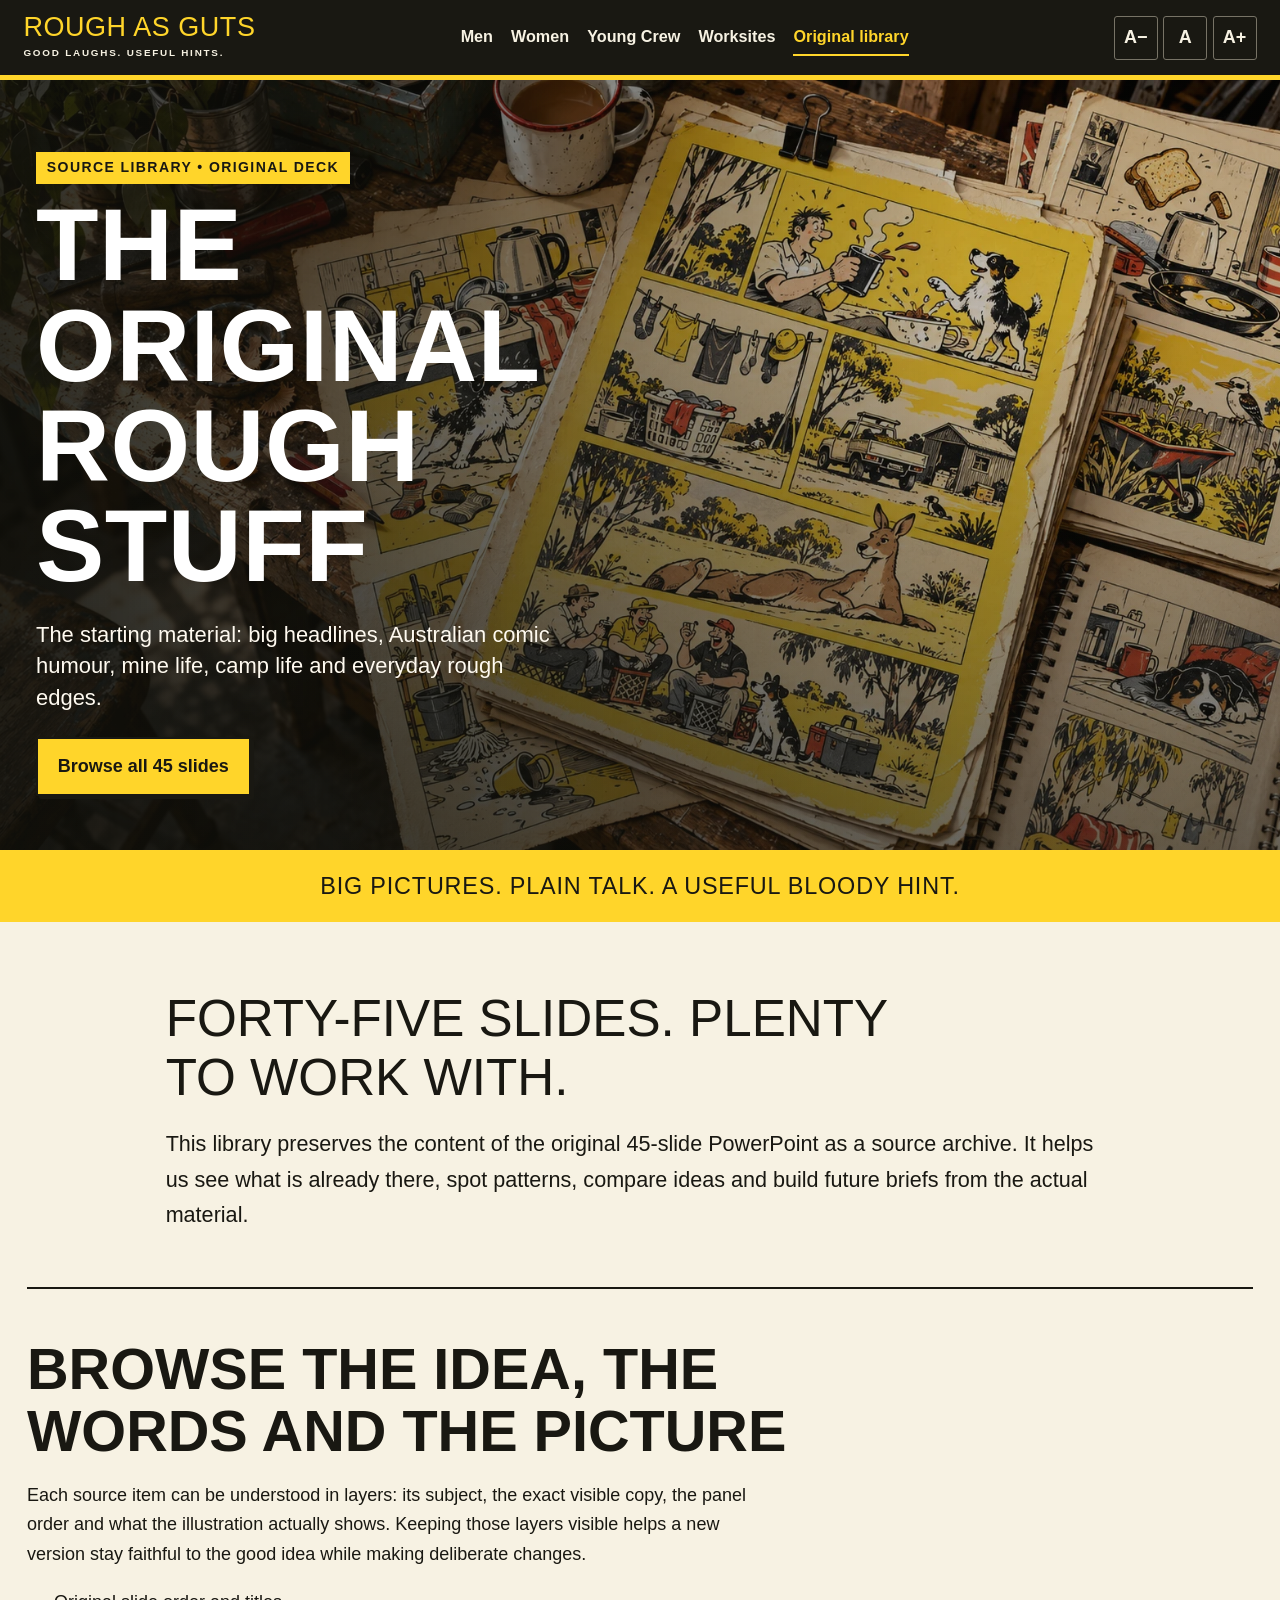
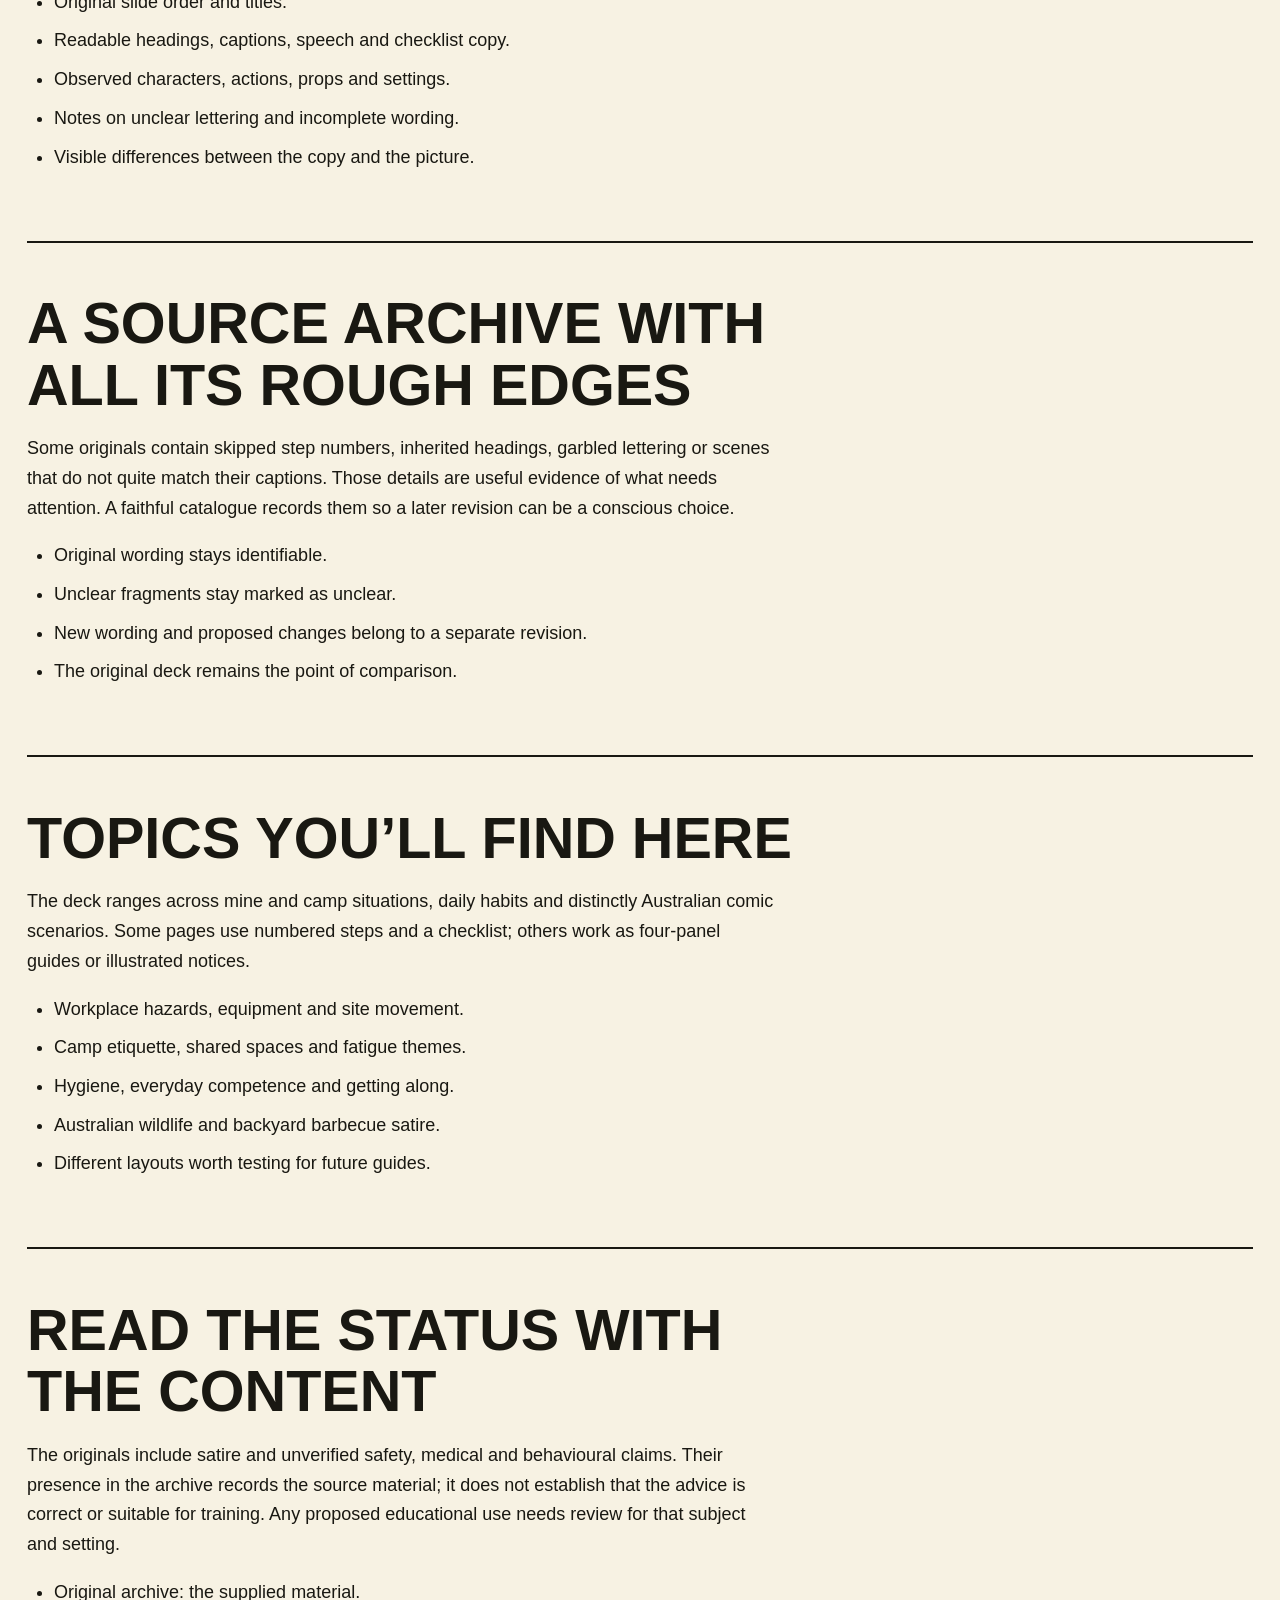
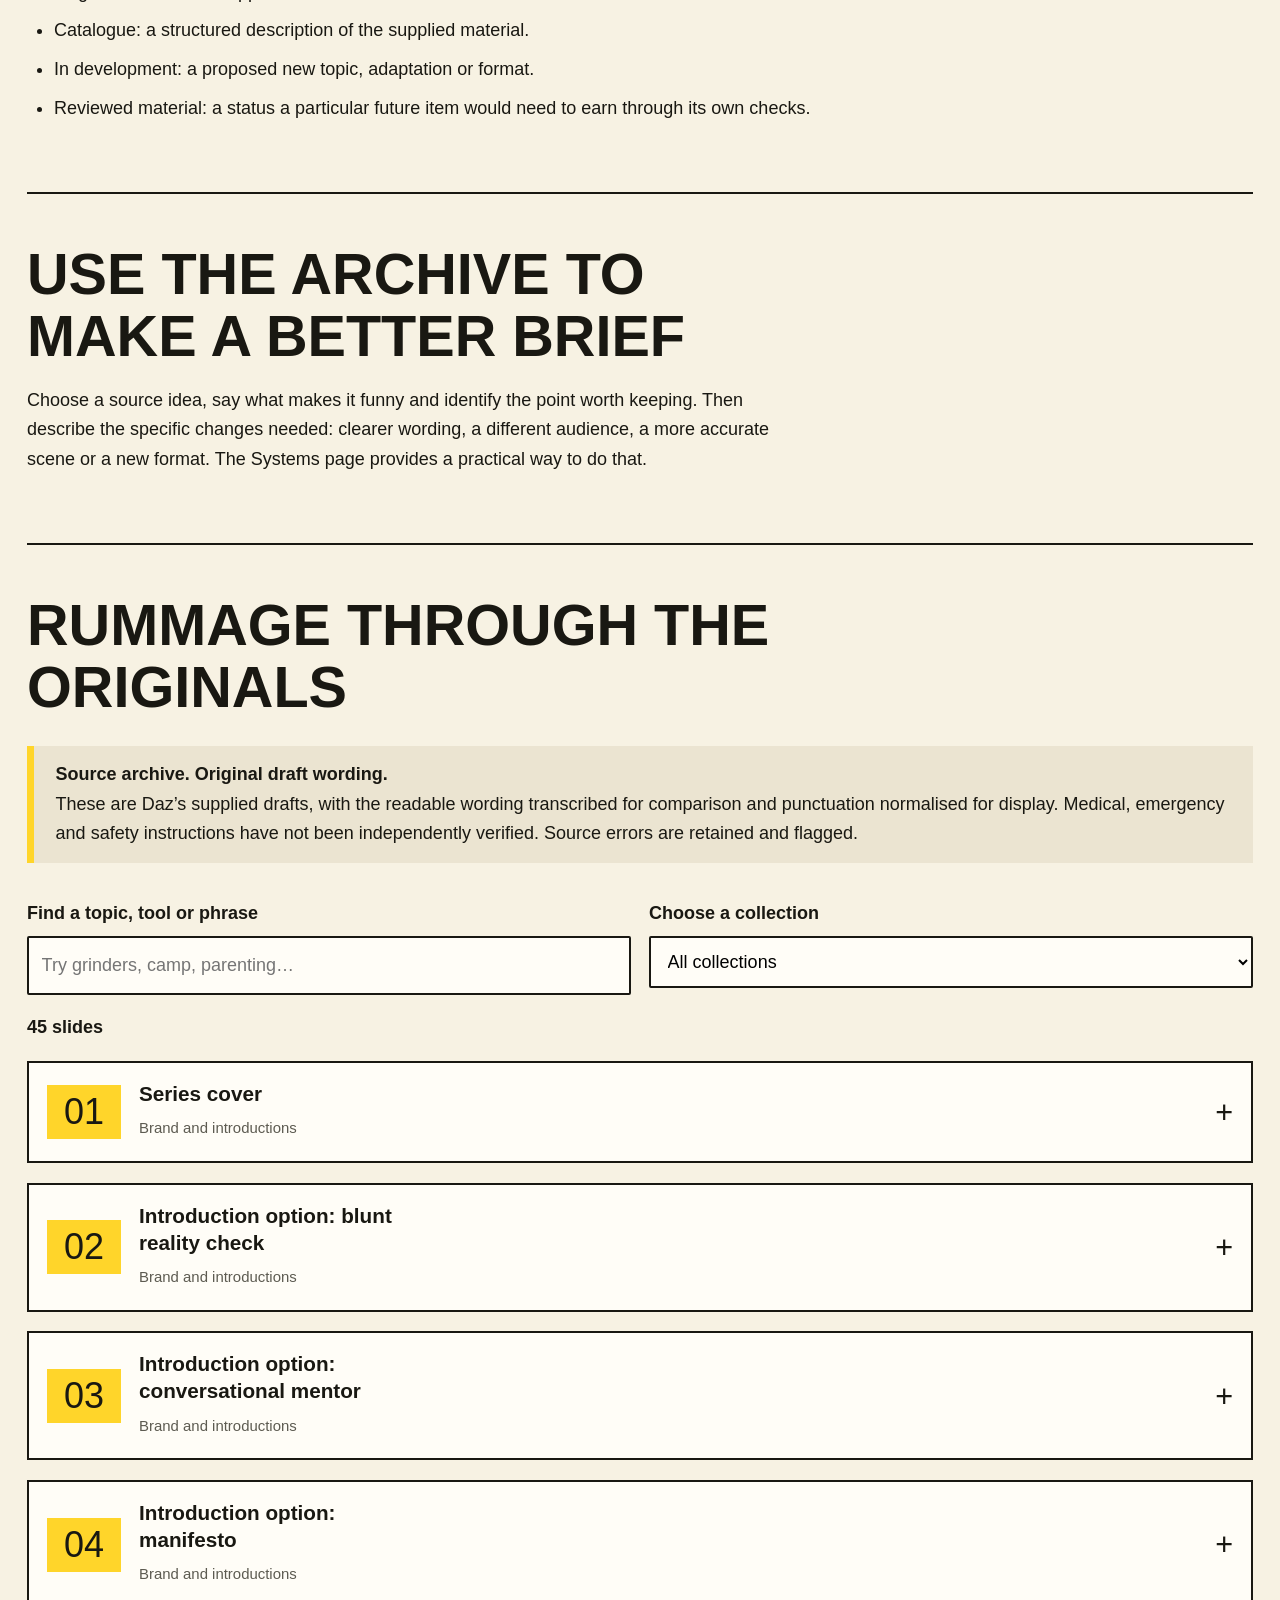
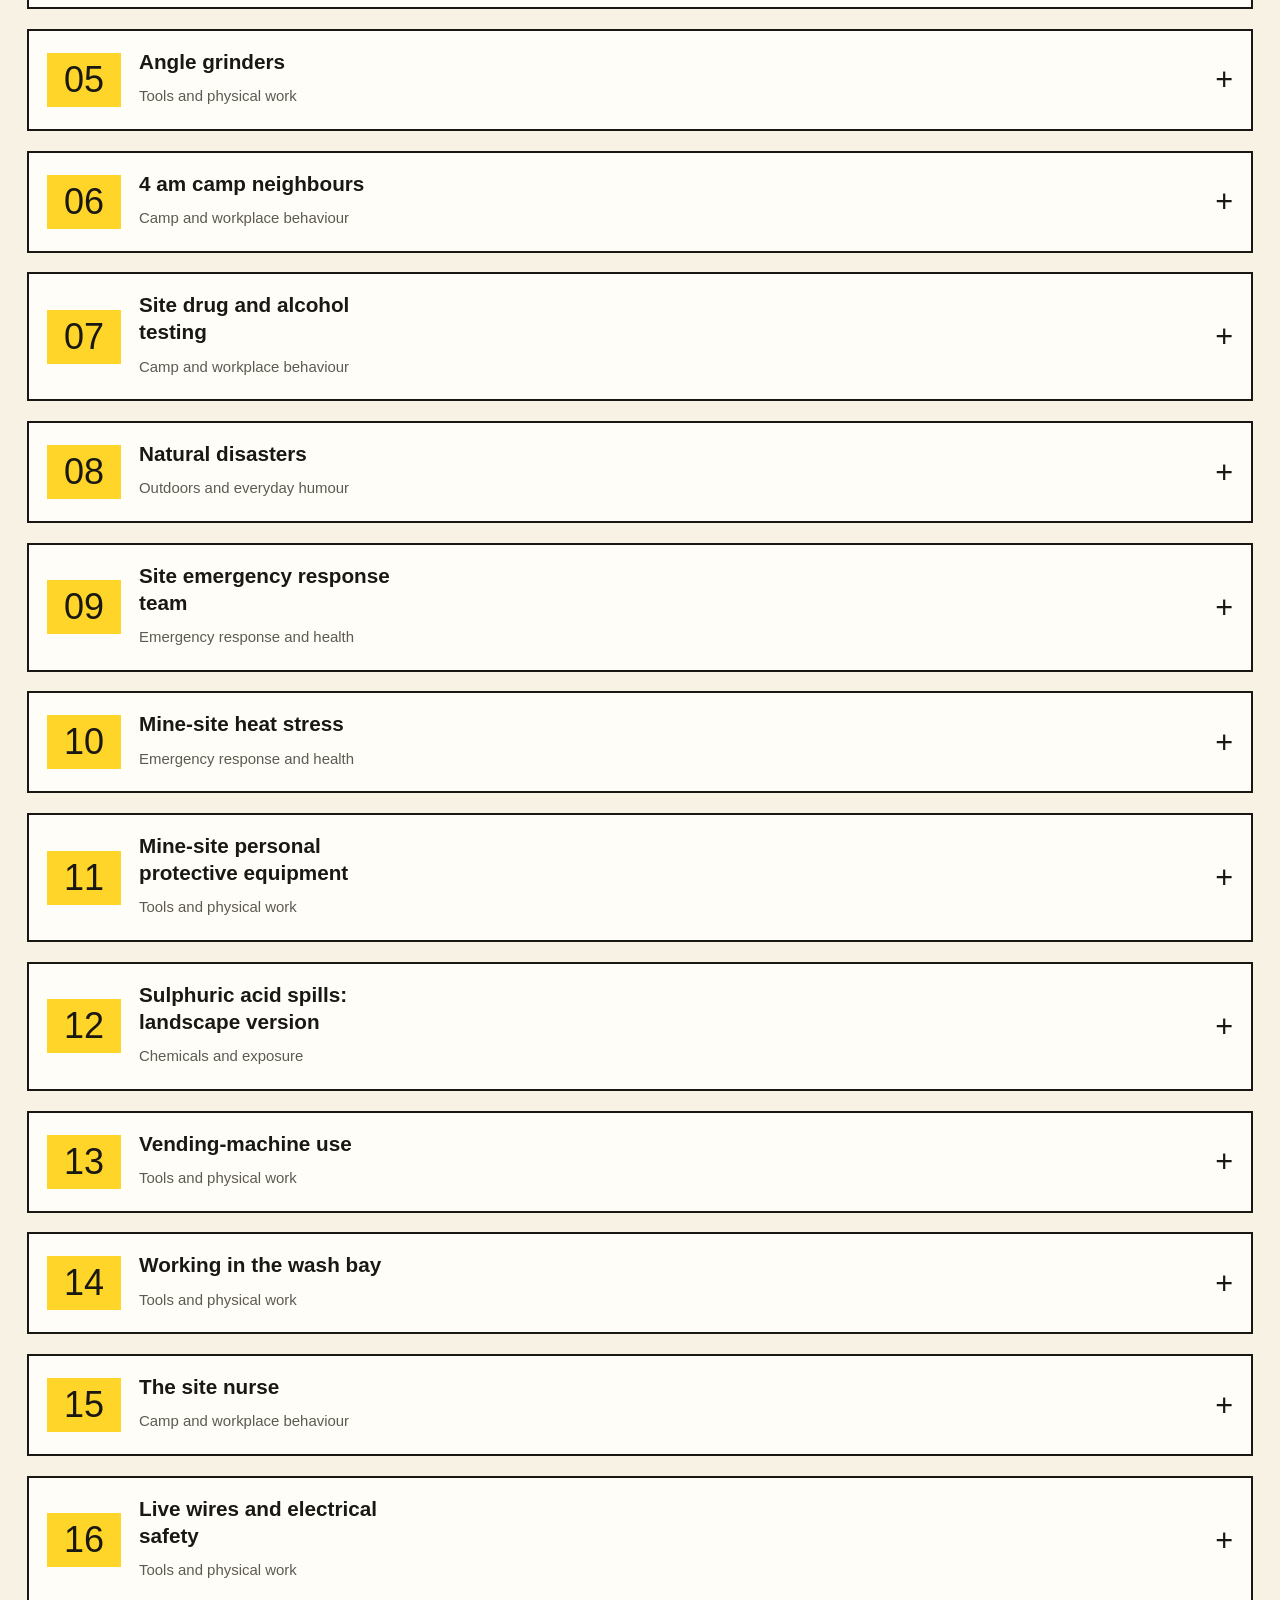
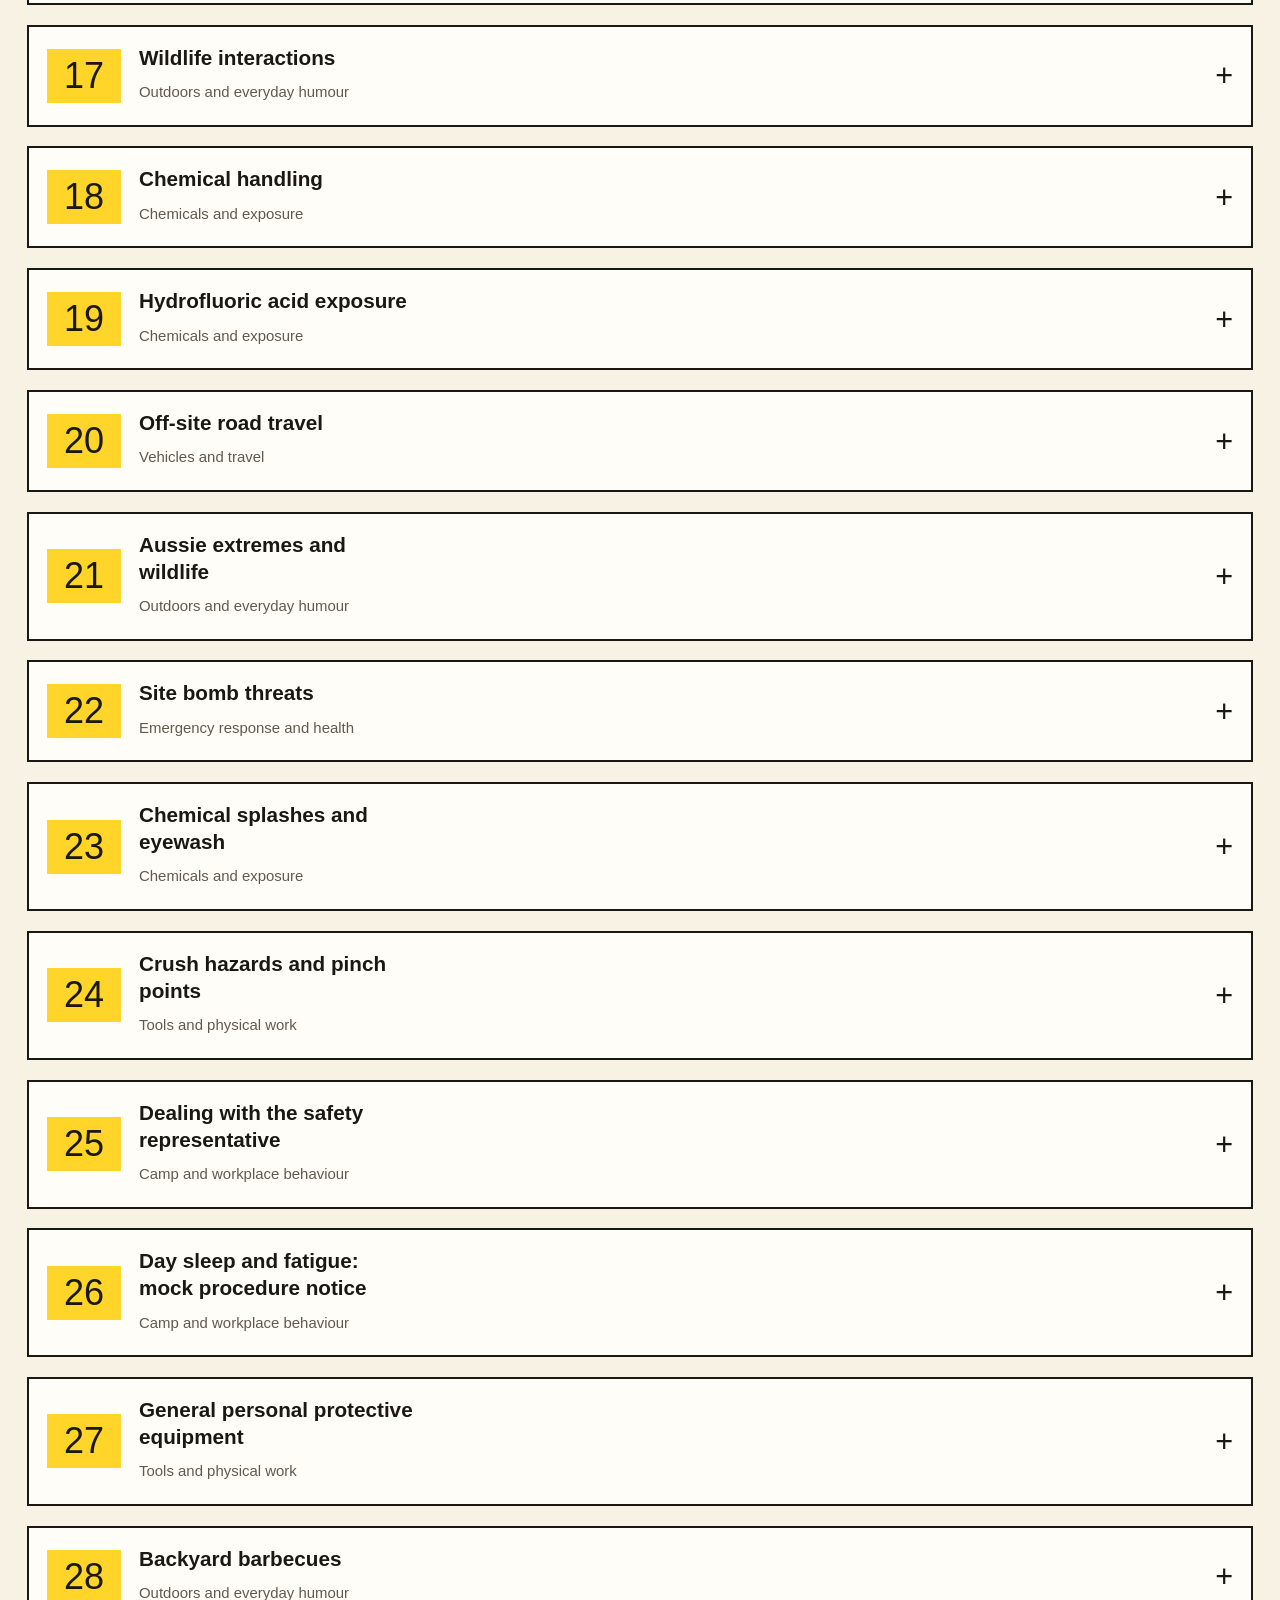
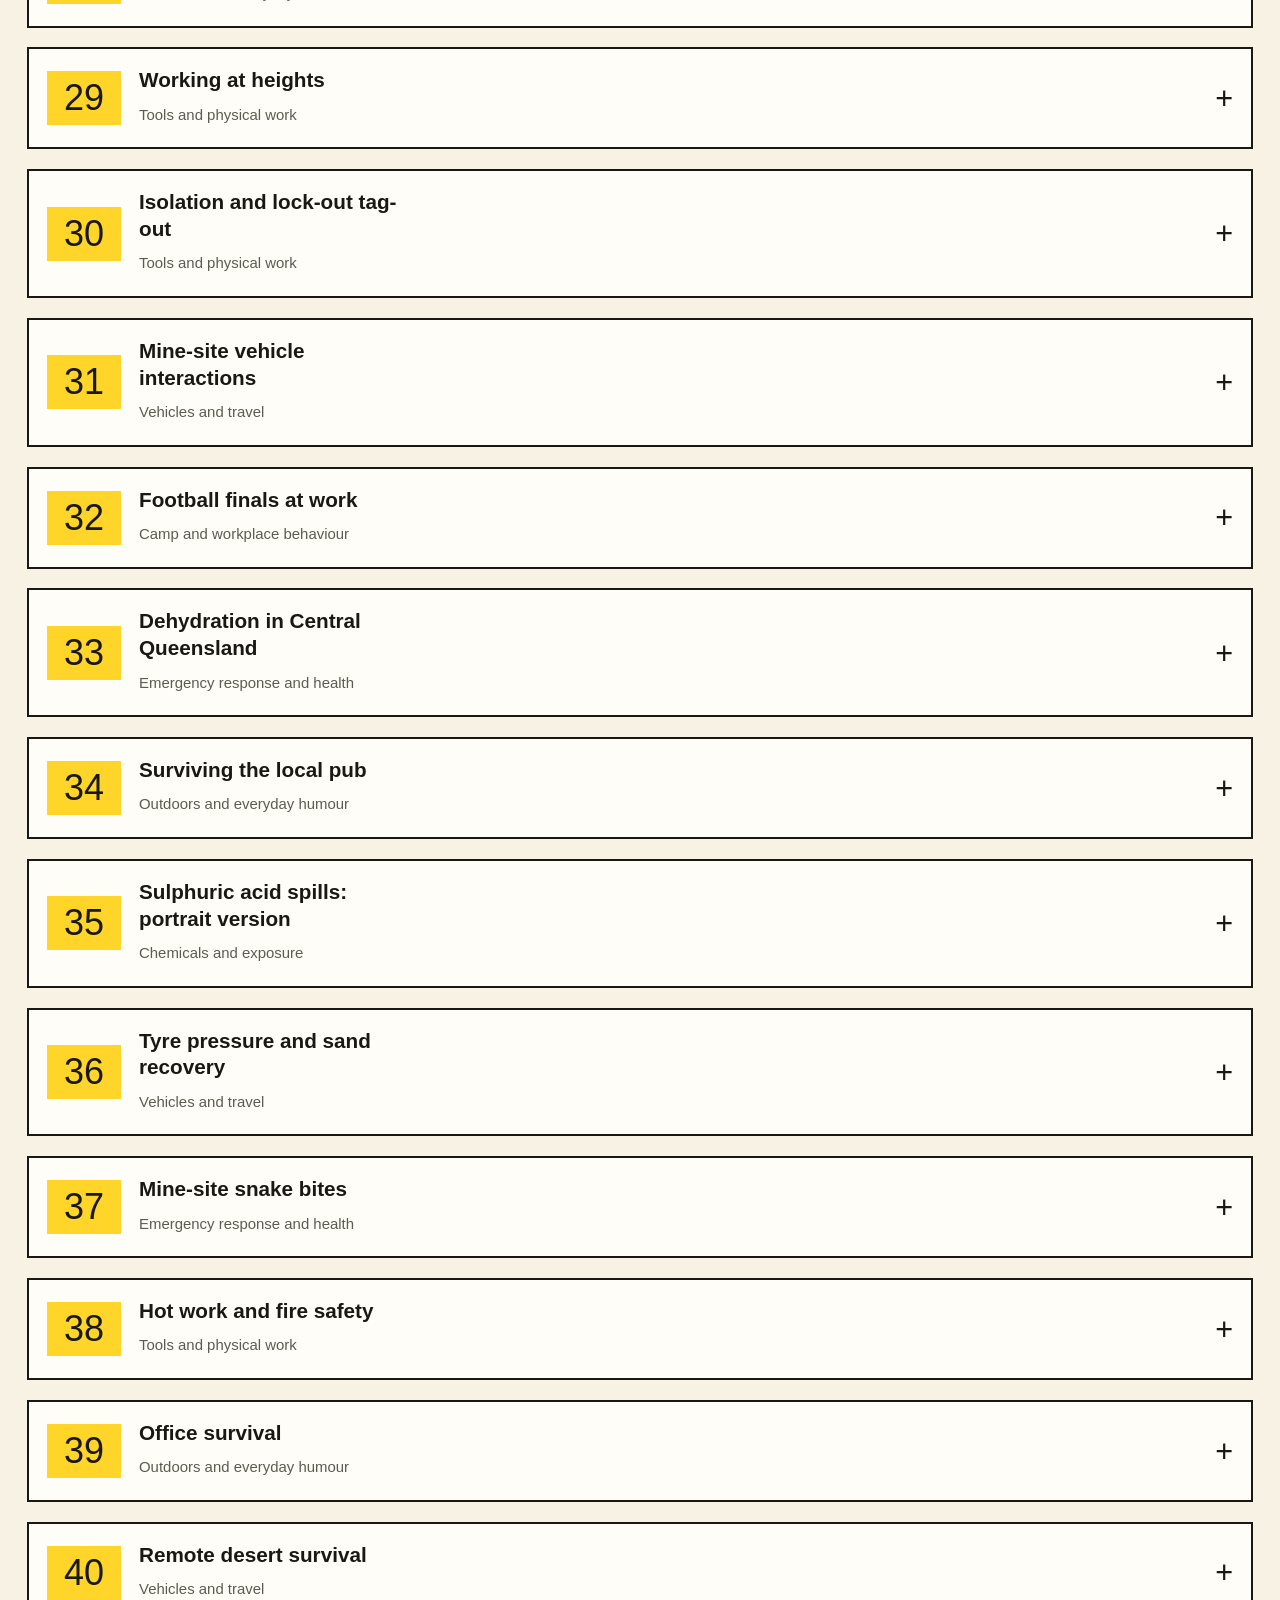
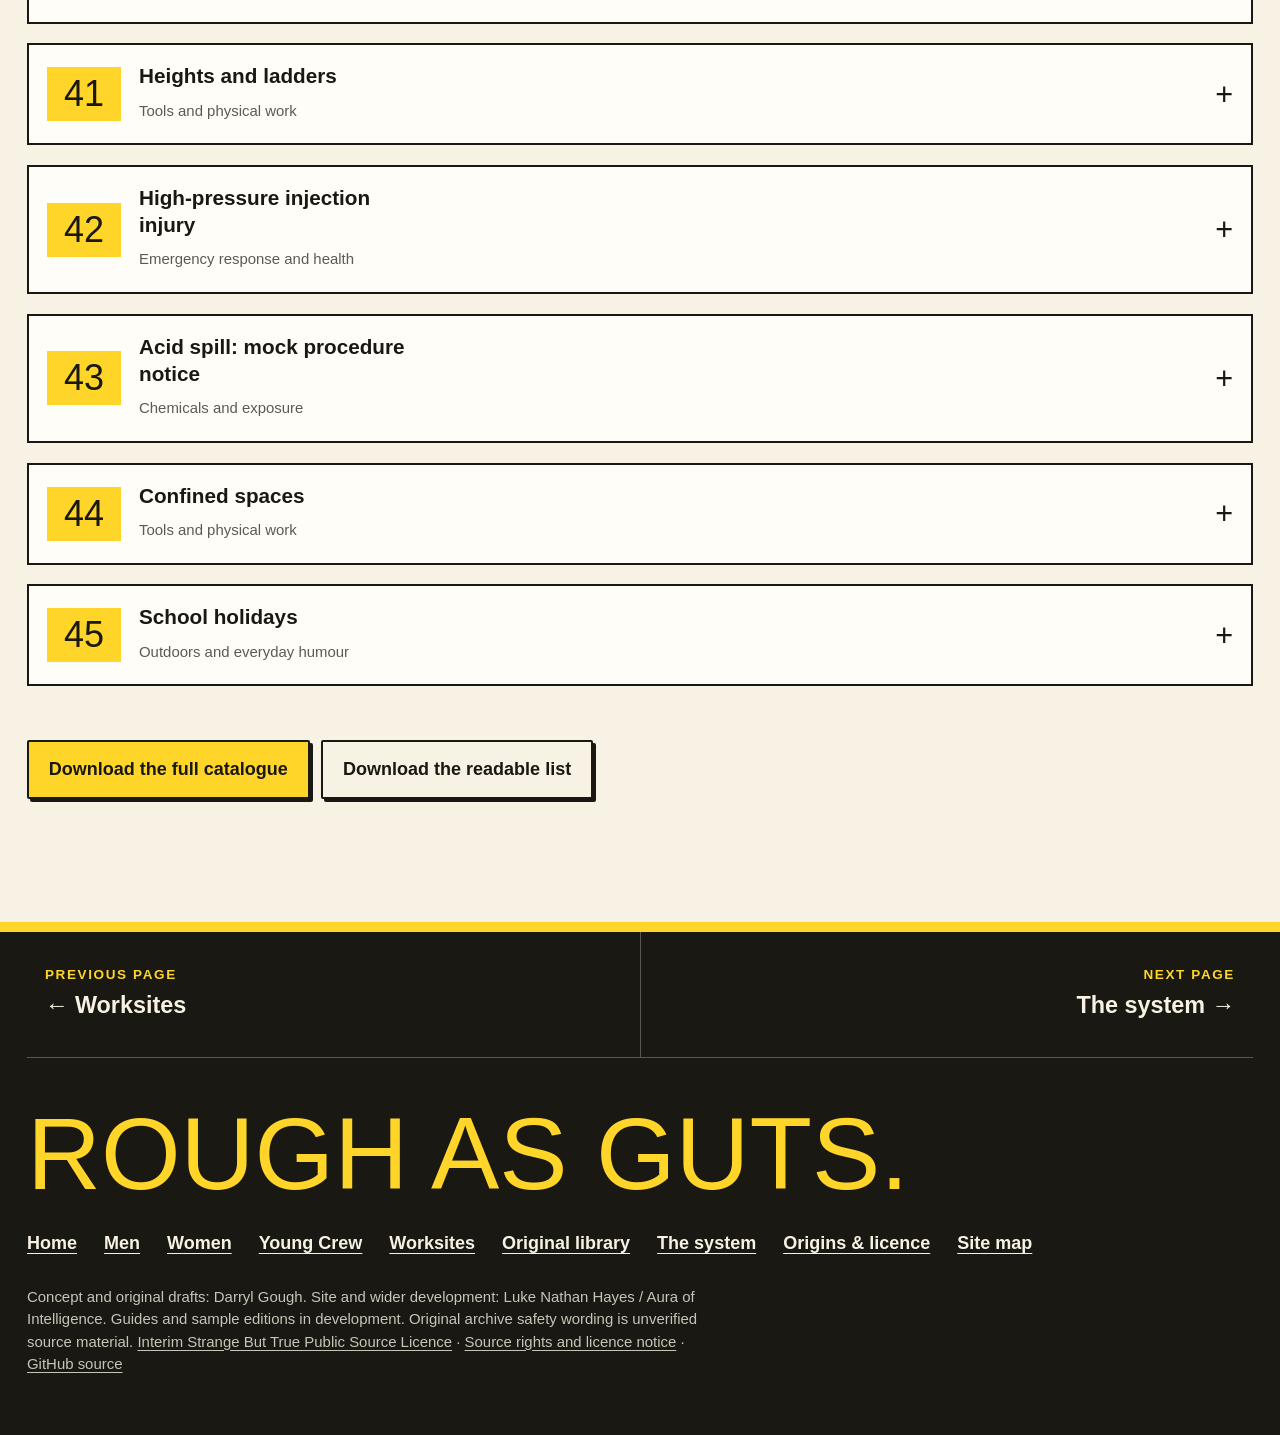
==== commit d6fddd99: "Remove em dashes from site text and image briefs" ====
--- a/library.html
+++ b/library.html
@@ -1 +1 @@
-<!doctype html><html lang="en-AU"><head><meta charset="utf-8"><meta name="viewport" content="width=device-width,initial-scale=1"><title>Original library · Rough as Guts</title><meta name="description" content="The starting material: big headlines, Australian comic humour, mine life, camp life and everyday rough edges."><meta name="theme-color" content="#ffd52a"><link rel="canonical" href="https://auraofintelligence.github.io/rough-as-guts/library.html"><link rel="icon" href="assets/favicon.svg" type="image/svg+xml"><link rel="stylesheet" href="styles.css"><meta property="og:title" content="Original library · Rough as Guts"><meta property="og:description" content="The starting material: big headlines, Australian comic humour, mine life, camp life and everyday rough edges."><meta property="og:type" content="website"><meta property="og:url" content="https://auraofintelligence.github.io/rough-as-guts/library.html"><meta property="og:image" content="https://auraofintelligence.github.io/rough-as-guts/assets/generated/hero-library.webp"><meta name="twitter:card" content="summary_large_image"><script src="site.js" defer></script></head><body data-page="library"><a class="skip-link" href="#main">Skip to content</a><header class="site-header"><a class="brand" href="index.html">ROUGH AS GUTS<small>GOOD LAUGHS. USEFUL HINTS.</small></a><button class="menu-toggle" aria-controls="main-nav" aria-expanded="false">Menu</button><nav id="main-nav" class="main-nav" aria-label="Main navigation"><a href="men.html">Men</a><a href="women.html">Women</a><a href="youth.html">Young Crew</a><a href="workplace.html">Worksites</a><a href="library.html" aria-current="page">Original library</a></nav><div class="read-tools" role="group" aria-label="Text size"><button id="text-smaller" aria-label="Smaller text">A−</button><button id="text-reset" aria-label="Reset text size">A</button><button id="text-larger" aria-label="Larger text">A+</button></div></header><main id="main"><section class="hero"><img class="hero-image" src="assets/generated/hero-library.webp" alt="A visual archive of original Rough as Guts illustrated pages arranged as a browsable collection, with varied subjects and layouts." fetchpriority="high" width="1536" height="1024"><div class="hero-copy"><span class="eyebrow">SOURCE LIBRARY • ORIGINAL DECK</span><h1>The original rough stuff</h1><p class="lead">The starting material: big headlines, Australian comic humour, mine life, camp life and everyday rough edges.</p><div class="hero-actions"><a href="#browse" class="button">Browse all 45 slides</a></div></div></section><div class="shout-strip">Big pictures. Plain talk. A useful bloody hint.</div><div class="container intro reading" id="inside"><p class="big-quote">Forty-five slides. Plenty to work with.</p><p>This library preserves the content of the original 45-slide PowerPoint as a source archive. It helps us see what is already there, spot patterns, compare ideas and build future briefs from the actual material.</p></div><section class="section container"><div class="reading"><h2>Browse the idea, the words and the picture</h2><p>Each source item can be understood in layers: its subject, the exact visible copy, the panel order and what the illustration actually shows. Keeping those layers visible helps a new version stay faithful to the good idea while making deliberate changes.</p><ul><li>Original slide order and titles.</li><li>Readable headings, captions, speech and checklist copy.</li><li>Observed characters, actions, props and settings.</li><li>Notes on unclear lettering and incomplete wording.</li><li>Visible differences between the copy and the picture.</li></ul></div></section><section class="section container"><div class="reading"><h2>A source archive with all its rough edges</h2><p>Some originals contain skipped step numbers, inherited headings, garbled lettering or scenes that do not quite match their captions. Those details are useful evidence of what needs attention. A faithful catalogue records them so a later revision can be a conscious choice.</p><ul><li>Original wording stays identifiable.</li><li>Unclear fragments stay marked as unclear.</li><li>New wording and proposed changes belong to a separate revision.</li><li>The original deck remains the point of comparison.</li></ul></div></section><section class="section container"><div class="reading"><h2>Topics you’ll find here</h2><p>The deck ranges across mine and camp situations, daily habits and distinctly Australian comic scenarios. Some pages use numbered steps and a checklist; others work as four-panel guides or illustrated notices.</p><ul><li>Workplace hazards, equipment and site movement.</li><li>Camp etiquette, shared spaces and fatigue themes.</li><li>Hygiene, everyday competence and getting along.</li><li>Australian wildlife and backyard barbecue satire.</li><li>Different layouts worth testing for future guides.</li></ul></div></section><section class="section container"><div class="reading"><h2>Read the status with the content</h2><p>The originals include satire and unverified safety, medical and behavioural claims. Their presence in the archive records the source material; it does not establish that the advice is correct or suitable for training. Any proposed educational use needs review for that subject and setting.</p><ul><li>Original archive: the supplied material.</li><li>Catalogue: a structured description of the supplied material.</li><li>In development: a proposed new topic, adaptation or format.</li><li>Reviewed material: a status a particular future item would need to earn through its own checks.</li></ul></div></section><section class="section container"><div class="reading"><h2>Use the archive to make a better brief</h2><p>Choose a source idea, say what makes it funny and identify the point worth keeping. Then describe the specific changes needed: clearer wording, a different audience, a more accurate scene or a new format. The Systems page provides a practical way to do that.</p></div></section><section class="section container" id="browse"><h2>Rummage through the originals</h2><div class="notice"><strong>Source archive. Original draft wording.</strong>These are Daz’s supplied drafts, with the readable wording transcribed for comparison. Medical, emergency and safety instructions have not been independently verified. Source errors are retained and flagged.</div><div class="filters"><div class="field"><label for="library-search">Find a topic, tool or phrase</label><input id="library-search" type="search" placeholder="Try grinders, camp, parenting…"></div><div class="field"><label for="category-filter">Choose a collection</label><select id="category-filter"><option value="">All collections</option><option>Brand and introductions</option><option>Camp and workplace behaviour</option><option>Chemicals and exposure</option><option>Emergency response and health</option><option>Outdoors and everyday humour</option><option>Tools and physical work</option><option>Vehicles and travel</option></select></div></div><p class="results-count" id="results-count" aria-live="polite">45 slides</p><div class="library-list"><details class="slide-entry" id="slide-1" data-category="Brand and introductions"><summary><span class="slide-number">01</span><span><h2>Series cover</h2><span class="summary-category">Brand and introductions</span></span><span class="expand-mark" aria-hidden="true">+</span></summary><div class="slide-content"><span class="tag">Original draft · slide 1</span><div class="slide-layout"><div><img class="source-poster" src="assets/references/slide-01.webp" width="2816" height="1536" alt="Daz’s original draft artwork for Series cover" loading="lazy"><div class="poster-actions"><button class="button" data-poster="1">Zoom poster</button><a class="button secondary" href="assets/originals/slide-01.jpg" download>Original file</a><a class="button secondary" href="provenance.html?slide=1#compare">Compare copies</a></div><p class="caption">Optimised web copy shown. Exact original retained for provenance.</p></div><div class="transcript"><h3>THE ROUGH-AS-GUTS GUIDE TO EVERYTHING</h3><p>Life, Survival, and Other Sh*t</p><h3>Book-cover mock-up</h3><p class="text-source">THE ROUGH-AS-GUTS GUIDE TO EVERYTHING</p><p class="text-source">Life, Survival, and Other Sh*t</p><p class="text-source">Written by The Whole Crew, Volume 1</p><p class="text-source">DIY OR DIE</p><p class="scene-note">Scene: A battered brown cardboard-covered book lies diagonally on a deeply scratched, stained timber workbench. Its thick spine is repaired with silver duct tape. Loose handwritten papers protrude. Black brush lettering fills the cover. A beanie-wearing skull holds a spanner and a bottle. Cracked yellow smiley stickers and DIY OR DIE stickers decorate the cover. A pencil, keys and an open rolling-tobacco packet sit nearby in the full embedded image.</p><h3>Separate editable slide captions</h3><p>A parody of life’s biggest killers.</p><p>Pages of handy tips</p><details><summary>Source defects and unclear lettering</summary><ul><li>The cover image is cropped within slide 1. The scene description also inventories the full embedded asset, which includes surrounding workbench props outside the slide crop.</li><li>The top small DIY sticker appears to contain an extra Y; surrounding paper scribbles are not reliably readable.</li></ul></details><details><summary>Image brief ingredients</summary><p>Layout: cover</p><ul><li>Keep photorealistic workbench cover art distinct from the illustrated comic-poster style used later.</li><li>Preserve worn materials, duct-tape binding, black hand-painted lettering and cracked yellow smileys as separate style ingredients.</li><li>The editable captions belong to the presentation and are separate from the lettering on the book cover.</li></ul><p>The JSON download contains the full source record and a separate draft image prompt for each scene.</p></details></div></div></div></details><details class="slide-entry" id="slide-2" data-category="Brand and introductions"><summary><span class="slide-number">02</span><span><h2>Introduction option: blunt reality check</h2><span class="summary-category">Brand and introductions</span></span><span class="expand-mark" aria-hidden="true">+</span></summary><div class="slide-content"><span class="tag">Original draft · slide 2</span><div class="slide-layout"><div class="notice">Text-only slide. This is one of three alternative introductions.</div><div class="transcript"><h3>Option 1: The Blunt Reality Check</h3><h3>Option 1: The Blunt Reality Check</h3><p class="text-source">&quot;This isn&#x27;t a textbook, and it sure as hell isn&#x27;t a philosophy degree. Life doesn&#x27;t hand you a pristine 500-page manual printed on glossy paper—it throws you into the deep end with a roll of duct tape and tells you to figure it out. This book is that roll of duct tape. No fluff, no academic jargon, no high-minded theory. Just the raw, functional, rough-as-guts rules for navigating everything from fixing a leaky tap to surviving human interaction, without losing your sanity.&quot;</p><p class="scene-note">Scene: No illustration is present. The slide contains a bold option label followed by an introductory paragraph.</p><details><summary>Image brief ingredients</summary><p>Layout: intro</p><ul><li>Voice option: Blunt, profane, direct.</li><li>Interpretive image seeds, not source artwork: Duct tape as a visual metaphor for improvised help. The deep end, a leaking tap and human interaction are examples in the prose, not illustrated scenes on the source slide.</li><li>Treat slides 2-4 as alternative introductions rather than three sequential instructions.</li></ul><p>The JSON download contains the full source record and a separate draft image prompt for each scene.</p></details></div></div></div></details><details class="slide-entry" id="slide-3" data-category="Brand and introductions"><summary><span class="slide-number">03</span><span><h2>Introduction option: conversational mentor</h2><span class="summary-category">Brand and introductions</span></span><span class="expand-mark" aria-hidden="true">+</span></summary><div class="slide-content"><span class="tag">Original draft · slide 3</span><div class="slide-layout"><div class="notice">Text-only slide. This is one of three alternative introductions.</div><div class="transcript"><h3>Option 2: The Conversational Mentor</h3><h3>Option 2: The Conversational Mentor</h3><p class="text-source">&quot;Look, most guides are written by experts who forgot what it&#x27;s like to know absolutely nothing. They give you step 12 when you haven&#x27;t even found the toolbox yet. The Rough-as-Guts Guide to Everything is built on a simple premise: if it works, it works. We’re stripping away the polish, skipping the filler, and getting straight to the dirt-under-the-fingernails basics of how things actually operate in the real world. Grab a drink, pull up a chair, and let&#x27;s get into it.&quot;</p><p class="scene-note">Scene: No illustration is present. The slide contains a bold option label followed by an introductory paragraph.</p><details><summary>Image brief ingredients</summary><p>Layout: intro</p><ul><li>Voice option: Conversational, approachable, peer-to-peer.</li><li>Interpretive image seeds, not source artwork: Finding the toolbox, dirt under fingernails, a drink and a chair are imagery suggested by the writing. The original slide contains text only.</li><li>Treat slides 2-4 as alternative introductions rather than three sequential instructions.</li></ul><p>The JSON download contains the full source record and a separate draft image prompt for each scene.</p></details></div></div></div></details><details class="slide-entry" id="slide-4" data-category="Brand and introductions"><summary><span class="slide-number">04</span><span><h2>Introduction option: manifesto</h2><span class="summary-category">Brand and introductions</span></span><span class="expand-mark" aria-hidden="true">+</span></summary><div class="slide-content"><span class="tag">Original draft · slide 4</span><div class="slide-layout"><div class="notice">Text-only slide. This is one of three alternative introductions.</div><div class="transcript"><h3>Option 3: The Manifesto Call-to-Action</h3><h3>Option 3: The Manifesto Call-to-Action</h3><p class="text-source">&quot;Perfection is a trap. If you wait until you have the perfect tools, the perfect plan, or the perfect understanding, you’ll spend your whole life standing on the sidelines. Welcome to the rough-as-guts approach to life: dirty solutions that actually work, survival skills for everyday chaos, and practical wisdom forged in trial and error. You don&#x27;t need a diploma to master the universe—you just need enough grit to patch the holes as you go.&quot;</p><p class="scene-note">Scene: No illustration is present. The slide contains a bold option label followed by an introductory paragraph.</p><details><summary>Image brief ingredients</summary><p>Layout: intro</p><ul><li>Voice option: Defiant, impatient with perfection.</li><li>Interpretive image seeds, not source artwork: Standing on the sidelines, patching holes and trial-and-error repairs are imagery suggested by the writing. The original slide contains text only.</li><li>Treat slides 2-4 as alternative introductions rather than three sequential instructions.</li></ul><p>The JSON download contains the full source record and a separate draft image prompt for each scene.</p></details></div></div></div></details><details class="slide-entry" id="slide-5" data-category="Tools and physical work"><summary><span class="slide-number">05</span><span><h2>Angle grinders</h2><span class="summary-category">Tools and physical work</span></span><span class="expand-mark" aria-hidden="true">+</span></summary><div class="slide-content"><span class="tag">Original draft · slide 5</span><div class="slide-layout"><div><img class="source-poster" src="assets/references/slide-05.webp" width="896" height="1200" alt="Daz’s original draft artwork for Angle grinders" loading="lazy"><div class="poster-actions"><button class="button" data-poster="5">Zoom poster</button><a class="button secondary" href="assets/originals/slide-05.jpeg" download>Original file</a><a class="button secondary" href="provenance.html?slide=5#compare">Compare copies</a></div><p class="caption">Optimised web copy shown. Exact original retained for provenance.</p></div><div class="transcript"><h3>DON’T LOSE YOUR FACE! THE ROUGH-AS-GUTS GUIDE TO ANGLE GRINDERS</h3><h3>STEP 1 GUARD YOUR LIFE (FIT THE GUARD)</h3><p class="text-source">Keep the bloody guard on. Taking it off to fit a bigger wheel makes you an idiot, not efficient.</p><p class="text-source">It’s a grenade, not a tool. That disc spins at 11,000 RPM. If it binds and explodes.</p><blockquote>It fits if I force it!</blockquote><p class="caption">In-image labels: GUARD (OFF!)</p><p class="scene-note">Scene: Grinning hard-hatted male worker in yellow hi-vis holds an angle grinder fitted with an oversized unguarded wheel. A smaller detached guard is labelled beside a bin of metal scrap; separate scrap bucket at right.</p><h3>STEP 2 THE TWO-HAND TANGO (GRIP &amp; STANCE)</h3><p class="text-source">One hand is for cowboys. Leave the 10-gallon hat at home and grip the tool with BOTH hands like you actually want to keep your fingers.</p><p class="text-source">Stand clear of the kick. Position your body to the side of the cut. When it grabs, you want it flying past your ribs, not through them.</p><p class="caption">In-image labels: PLAMMABLE</p><p class="scene-note">Scene: Cowboy-hatted worker operates sparking angle grinder one-handed while holding a detached guard in the other hand. Sparks point toward red and green fuel cans and a green gas cylinder; a startled background worker recoils. Horseshoe icon beside heading.</p><h3>STEP 3 SPARK CONTROL (THE FIRING LINE)</h3><p class="text-source">Wait for it to atop. Stop showering your boots, tool onto the bench, and the flammable rubbish pile.</p><p class="text-source">Check the test. Don’t pack up and bolt for the grass don’t mix with a 1,200-degree shower of molten metal. Donietly smouldering in the dark.</p><p class="scene-note">Scene: Worker in hi-vis lays a corded grinder on a wooden bench. Wheel appears to keep spinning against the tabletop with small sparks; smoke curls upward. Flame and smoking bench icons.</p><h3>THE ‘DON’T BE A DRIFTER’ CHECKLIST</h3><h4>NO PINCHIN’ LOCKS</h4><p class="text-source">Do NOT use makeshift ties.</p><p class="text-source">(It must require a unique key, not a scissor cut.) - Retained from IIMS lor consistency with the oversll guide concept.)</p><p class="text-source">REVISED to fit → Angle Grinders.</p><p class="text-source">NO “SAFETY SQUINTS”</p><p class="text-source">Do NOT use your eyelids as PPE, (Steel splinters in the cornea require a hospital magnet and a very long needle. Wear the face shield).</p><p class="scene-note">Scene: Close-up of squinting eye beside flying sparks, with two small skull icons; unrelated lockout text sits above eye.</p><h4>NO “SHE’LL BE RIGHT”</h4><p class="text-source">Do NOT trust a mate’s word.</p><p class="text-source">(Verify isolation yourself or risk getting crnshed.)</p><p class="text-source">- Retained from «IMAGE:6» for consistency.</p><p class="text-source">REVISED to fit → Angle Grinders.</p><p class="text-source">NO “FLAMIN’ FLANNELS”</p><p class="text-source">Da NOT wear loose clothing or frayed sleeves.</p><p class="text-source">(The spindle will happily roll your shirt—and your skin—right into the gearbox).</p><p class="scene-note">Scene: Bare hand protrudes from a loose frayed red flannel sleeve, with lines suggesting snagging or danger.</p><h4>NO COCKY SHORTCUTS</h4><p class="text-source">Do NOT clear jams on live gear.</p><p class="text-source">(The machine doesn’t care about your fingers or timline.)</p><p class="text-source">- Refsined from [unclear]IMAGE-0&gt; for consistency.</p><p class="text-source">REVISED to fit → Angle Grinders.</p><p class="text-source">NO “SHE’LL BE RIGHT” DISCS.</p><p class="text-source">Do NOT use damaged or dropped wheels.</p><p class="text-source">(If it hit the concrete floor, it’s compromised. A cracked disc is just a bomb waiting for a trigger)</p><p class="scene-note">Scene: Cracked grinder disc with red X.</p><details><summary>Source defects and unclear lettering</summary><ul><li>Step 3 body is visibly garbled: ‘atop’, broken sentence about boots/tool/bench, ‘Check the test’, ‘Donietly’.</li><li>Checklist visibly contains AI revision notes, image placeholders, and inherited lockout wording unrelated to this topic. Some small words are malformed; transcriptions follow visible lettering as closely as possible.</li><li>Bullets and imagery include claims and implied procedures that have not been verified.</li><li>The small flammable sign in step 2 reads PLAMMABLE. Some tiny revision-note gibberish and placeholder delimiters are only approximate transcriptions.</li></ul></details><details><summary>Image brief ingredients</summary><p>Layout: steps_checklist</p><ul><li>Separate final poster lettering from illustration. Preserve oversize unguarded grinder, cowboy one-handed stance, sparks near flammables, and spinning wheel on bench as depicted failures.</li><li>Do not copy revision notes or broken source prose into a regenerated final asset without editorial approval.</li><li>Original safety claims are unverified.</li></ul><p>The JSON download contains the full source record and a separate draft image prompt for each scene.</p></details></div></div></div></details><details class="slide-entry" id="slide-6" data-category="Camp and workplace behaviour"><summary><span class="slide-number">06</span><span><h2>4 am camp neighbours</h2><span class="summary-category">Camp and workplace behaviour</span></span><span class="expand-mark" aria-hidden="true">+</span></summary><div class="slide-content"><span class="tag">Original draft · slide 6</span><div class="slide-layout"><div><img class="source-poster" src="assets/references/slide-06.webp" width="896" height="1200" alt="Daz’s original draft artwork for 4 am camp neighbours" loading="lazy"><div class="poster-actions"><button class="button" data-poster="6">Zoom poster</button><a class="button secondary" href="assets/originals/slide-06.jpeg" download>Original file</a><a class="button secondary" href="provenance.html?slide=6#compare">Compare copies</a></div><p class="caption">Optimised web copy shown. Exact original retained for provenance.</p></div><div class="transcript"><h3>SILENCE THE WATERFALL! THE ROUGH-AS-GUTS GUIDE TO 4AM CAMP NEIGHBOURS</h3><h3>STEP 1 THE THERMAL ACOUSTIC RESONANCE (THE 4AM WAKE-UP CALL)</h3><p class="text-source">Camp donga walls are structurally identical to wet tissue paper. When your neighbor wakes up at 04:00 to clear their bladder, the sound resonance transforms a simple bodily function into a roaring, high-pressure industrial waterfall. Brace your ears, deploy earplugs early, and prepare your mind for the acoustic onslaught.</p><blockquote>I CAN HEAR EVERYTHING! IT’S A FLOOD!</blockquote><p class="scene-note">Scene: Worker lies awake in bed under grey bedding with hands clamped over ears. Huge yellow sound-wave graphic travels through thin shared wall.</p><h3>STEP 2 HUNT THE TACTICAL AIM ANGLE (THE PORCELAIN MUFFLER)</h3><p class="text-source">If you are the one waking up early, exhibit basic operational courtesy. Do not aim directly into the center water trap like you are trying to drill a hole through the plumbing. Utilize the “Silent Rim Strategy”—angle the stream against the dry side porcelain curve to suppress decibel levels and preserve your neighbor’s REM sleep.</p><blockquote>Angle it for silence! preserve neighbour’s REM!</blockquote><p class="caption">In-image labels: The Silent Rim Strategy.</p><p class="scene-note">Scene: Diagram of open toilet with orange arrow pointing toward inside rim. At right hard-hatted worker stands urinating into a toilet, illustrating stream angle.</p><h3>STEP 3 GET THE HELL BACK TO SLEEP (THE WALL THUMP RECOVERY)</h3><p class="text-source">If the noise breaches your auditory defenses, do not launch a verbal war or scream through the vent. Deliver one sharp, controlled, structural thump to the shared drywall with the heel of your work boot. This site code instantly signals the operator on the other side to throttle down their volumetric flow rate immediately.</p><blockquote>Throttle down! Universal site code!</blockquote><blockquote>Deliver one sharp, controlled, structural thump!</blockquote><p class="scene-note">Scene: A yellow-hi-vis worker raises a booted leg and kicks the shared wall on the left. A cropped orange-clad person is visible at the wall centre. A separate startled yellow-hi-vis man on the right holds a hand at his chest. An impact starburst marks the wall thump.</p><h3>THE ‘DON’T BE A DRIFTER’ CHECKLIST</h3><h4>NO CENTER-POOL DRILLING</h4><p class="text-source">Do not stand dead-center and let fly with maximum force. Your neighbor does not need a live broadcast of your fluid dynamics at four in the morning.</p><p class="scene-note">Scene: Worker holds a long hose with high-pressure jet producing a large splash.</p><h4>NO VENTILATION SLAM DANCES</h4><p class="text-source">Do not slam the plastic bathroom door or yank the exhaust fan cord like you’re starting a chainsaw. Move like a stealth operative.</p><p class="scene-note">Scene: Worker pushes/slams bathroom door beside wall-mounted extractor fan and pull cord; red X.</p><h4>NO REVENGE WATERWORKS</h4><p class="text-source">Do not turn your own shower on maximum pressure at 05:00 just to get back at them. Escalating the camp plumbing war goes nobody gets any sleep before the pre-start meeting.</p><p class="scene-note">Scene: Worker uses a shower with vigorous spray while holding a small object; red X.</p><details><summary>Source defects and unclear lettering</summary><ul><li>Final checklist sentence is malformed: ‘Escalating the camp plumbing war goes nobody gets any sleep…’.</li><li>‘Neighbor’ and ‘neighbour’ spellings vary. ‘Thermal acoustic resonance’ is presented as comic technical language.</li><li>Original source depicts wall kicking as a solution; source claims not verified.</li></ul></details><details><summary>Image brief ingredients</summary><p>Layout: steps_checklist</p><ul><li>Keep this as shared-wall camp etiquette comedy with exaggerated sound waves, toilet aim diagram, and escalating noise gags.</li><li>Preserve distinction between diagram, action scene, and prohibited checklist actions.</li><li>Original safety and behavioural claims are unverified.</li></ul><p>The JSON download contains the full source record and a separate draft image prompt for each scene.</p></details></div></div></div></details><details class="slide-entry" id="slide-7" data-category="Camp and workplace behaviour"><summary><span class="slide-number">07</span><span><h2>Site drug and alcohol testing</h2><span class="summary-category">Camp and workplace behaviour</span></span><span class="expand-mark" aria-hidden="true">+</span></summary><div class="slide-content"><span class="tag">Original draft · slide 7</span><div class="slide-layout"><div><img class="source-poster" src="assets/references/slide-07.webp" width="896" height="1200" alt="Daz’s original draft artwork for Site drug and alcohol testing" loading="lazy"><div class="poster-actions"><button class="button" data-poster="7">Zoom poster</button><a class="button secondary" href="assets/originals/slide-07.jpeg" download>Original file</a><a class="button secondary" href="provenance.html?slide=7#compare">Compare copies</a></div><p class="caption">Optimised web copy shown. Exact original retained for provenance.</p></div><div class="transcript"><h3>BLOW ZERO OR BLOW A MILLION! THE ROUGH-AS-GUTS GUIDE TO SITE DRUG &amp; ALCOHOL TESTING</h3><h3>STEP 1 THE DAWN CHORUS (RANDOM &amp; BLANKET TESTING)</h3><p class="text-source">The gatehouse doesn’t play favourites. Whether it’s a random token draw at the turnstile or a 100% blanket test for the whole crew on day shift, you’ve got to face the machine.</p><p class="text-source">No exceptions for anyone. From the greenest trainee to the site project manager, everyone lines up and steps up when their number is called.</p><p class="caption">In-image labels: 200[unclear]</p><p class="scene-note">Scene: Worker stands facing wall-mounted breath-test unit beside gatehouse turnstile. Another hard-hatted worker records results on clipboard.</p><h3>STEP 2 PRESERVE THE PEEPERS (THE EYE TEST &amp; COGNITION)</h3><p class="text-source">Fitness for work starts at the face. Supervisors aren’t just checking your boots—they are looking for bloodshot peepers, sluggish speech, and delayed reaction times.</p><p class="text-source">If you’re tracking sideways, you’re sitting down. If a supervisor suspects you are impaired by exhaustion, prescription meds, or last night’s session, you’ll be pulled for a formal assessmiately.</p><p class="scene-note">Scene: Supervisor holds a raised finger in front of a serious-looking orange-shirted worker’s face for an eye/reaction test; circular eye-like icon beside heading.</p><h3>STEP 3 FILL THE CUP (ORAL SWAB &amp; URINE TESTING)</h3><p class="text-source">Play stupid games, win stupid prizes. Testing positive or refusing to provide a sample means you are stood down immediately pending a laboratory confirmation test.</p><p class="text-source">Keep your record clean. A confirmed positive breach doesn’t just lose you this job—it flags your name across the entire mining network, turning you into a permanent drifter.</p><p class="caption">In-image labels: STOOD DOWN</p><p class="scene-note">Scene: Masked female clinician wearing glasses and blue gloves handles a sample cup at clinic bench while worried hi-vis male worker waits. Large red rubber-stamp motif reads STOOD DOWN.</p><h3>THE ‘DON’T BE A DRIFTER’ CHECKLIST</h3><h4>NO “SHE’LL BE RIGHT” SESSIONS</h4><p class="text-source">Do NOT rely on luck. (Thinking a cold shower or a strong coffee will clear last night’s heavy ssssion bslore the 6:00 AM blow is a one-way trip to the unemployment line).</p><p class="scene-note">Scene: Worried worker looks at phone beside assorted beer bottles/cans and clock reading 2:00 AM.</p><h4>NO MEDICATION HIDEOUTS</h4><p class="text-source">Do NOT hide your meds. (Always declare prescription or over-the-counter drugs on your site declaration forms before you step foot on the lease).</p><p class="scene-note">Scene: Worker stuffs medicine packets into an open work bag; prescription bottle and blister pack on table. Bottle small print unreadable.</p><h4>NO RUNNING THE GATES</h4><p class="text-source">Do NOT dodge the test. (Refusing a drug or alcohol test carries the exact same penalty as blowing a dirty positive—immediate removal).</p><p class="scene-note">Scene: Beige light utility vehicle drives quickly away from mine turnstile/gate.</p><details><summary>Source defects and unclear lettering</summary><ul><li>Step 2 ends with garbled ‘formal assessmiately’. Small session paragraph has misspellings/malformed letters.</li><li>Background wall safety signs contain mostly pseudo-text, including ‘SAFETY SHUNRER’; not meaningful instructions.</li><li>The disciplinary, legal and industry-wide employment assertions are unverified source claims.</li></ul></details><details><summary>Image brief ingredients</summary><p>Layout: steps_checklist</p><ul><li>Render breath-test gatehouse, eye test and clinical sample collection as distinct recognisable scenes; use a consistent worker design.</li><li>Keep clock time, red STOOD DOWN stamp, medication concealment and vehicle escape as separate visual cues.</li><li>Original workplace policy and safety claims are unverified.</li></ul><p>The JSON download contains the full source record and a separate draft image prompt for each scene.</p></details></div></div></div></details><details class="slide-entry" id="slide-8" data-category="Outdoors and everyday humour"><summary><span class="slide-number">08</span><span><h2>Natural disasters</h2><span class="summary-category">Outdoors and everyday humour</span></span><span class="expand-mark" aria-hidden="true">+</span></summary><div class="slide-content"><span class="tag">Original draft · slide 8</span><div class="slide-layout"><div><img class="source-poster" src="assets/references/slide-08.webp" width="1408" height="768" alt="Daz’s original draft artwork for Natural disasters" loading="lazy"><div class="poster-actions"><button class="button" data-poster="8">Zoom poster</button><a class="button secondary" href="assets/originals/slide-08.jpeg" download>Original file</a><a class="button secondary" href="provenance.html?slide=8#compare">Compare copies</a></div><p class="caption">Optimised web copy shown. Exact original retained for provenance.</p></div><div class="transcript"><h3>THE ROUGH AS GUTS GUIDE TO NATURAL DISASTERS!</h3><p>(OFFICIAL UNSANCTIONED SURVIVAL DATA)</p><h3>1 CYCLONE ‘BLOODY ALAN’</h3><p class="text-source">SECURE LOOSE CRAO: Tie down the tin roof. The smoko table.</p><p class="text-source">BOARD UP: Use that old plywood. Duct tape is optional but heroic.</p><p class="text-source">TIE DOWN THE UTE: You ain’t walkin’ home.</p><p class="text-source">STOCK UP: Grab the essentials (mostly beer, maybe some water).</p><p class="scene-note">Scene: Bearded tradesman in orange shirt and yellow hard hat is blown sideways in diagonal rain, clinging to or carrying a large vehicle tyre while airborne debris flies.</p><h3>2 THE BUSHFIRE BEATDOWN</h3><p class="text-source">CLEAR THE GUTTERS: No dry leaves. They don’t pay.</p><p class="text-source">THE ‘FROG’: Kill the long grass. Fire-resistant lizards like frogs… maybe.</p><p class="text-source">WATER TANKS: Make sure they ain’t empty.</p><p class="text-source">WHEN TO GO?: If the air smells like regret, GO NOW.</p><blockquote>FIREFIGHRTE VER [unclear] MAV ONA FIRE’S SCREAMING. HIS MATE IS SCREAMING.</blockquote><p class="caption">In-image labels: SITE FIRE TEAM</p><p class="scene-note">Scene: Firefighter in yellow gear directs hose at large bushfire while another yellow-clad worker behind him screams. Speech bubble contains visibly malformed lettering.</p><h3>3 THE TSU-NAMO-DAMO BLOWOUT</h3><p class="text-source">SEE THE RECEDE?: Get to high ground. The pub roof counts.</p><p class="text-source">NOT A PHOTO OP: Put the phone down, Gary.</p><p class="text-source">SECURE THE BOAT: Tie it to a stronger boat. Or a tree.</p><p class="text-source">THE GUTS CHECK: Is your property waterproof? (Spoiler: No).</p><p class="caption">In-image labels: SITE SURF CLUB / [unclear board lettering]</p><p class="scene-note">Scene: Two workers surf an enormous breaking tsunami wave above a small coastal town; foreground surfer in red shorts rides orange SITE SURF CLUB board, second surfer higher on wave.</p><h3>4 EARTHQUAKE RUMBLE CLUB</h3><p class="text-source">DUCK, COVER, &amp; HOLD: A strong table. Or a door frame.</p><p class="text-source">NOT THE LIFTS!: If you’re on floor 50, bad luck.</p><p class="text-source">GET CLEAR: Look out for falling AC units. Or people.</p><p class="text-source">STAY CALM: It won’t last forever. (Probably).</p><p class="scene-note">Scene: One man crawls under a large cracked wooden desk while another runs beside it. Tilting multistorey building sheds bricks; ground cracked.</p><h4>Source footer</h4><p>DOCUMENT # RAG-ND-001 | 2024 SITE OPERATIONS (LIMITED DISTRIB)</p><p>AVOID GETTING ABSOLUTELY DONE IN BY MOTHER NATURE! (NOT ACCREDITED SAFETY ADVICE)</p><details><summary>Source defects and unclear lettering</summary><ul><li>Panel 1 reads ‘CRAO’ rather than an assumed correction.</li><li>Bushfire speech bubble is substantially garbled; transcription follows visible letters and should not be treated as intentional copy.</li><li>Surfer’s upper board small lettering unclear.</li><li>Several comic survival tips and safety claims are unverified.</li></ul></details><details><summary>Image brief ingredients</summary><p>Layout: four_strip</p><ul><li>Maintain four separate cyclone, bushfire, tsunami and earthquake scenarios; do not blend hazards into one setting.</li><li>Leave speech/captions for typesetting after illustration, especially malformed original bubble.</li><li>Original safety claims are unverified.</li></ul><p>The JSON download contains the full source record and a separate draft image prompt for each scene.</p></details></div></div></div></details><details class="slide-entry" id="slide-9" data-category="Emergency response and health"><summary><span class="slide-number">09</span><span><h2>Site emergency response team</h2><span class="summary-category">Emergency response and health</span></span><span class="expand-mark" aria-hidden="true">+</span></summary><div class="slide-content"><span class="tag">Original draft · slide 9</span><div class="slide-layout"><div><img class="source-poster" src="assets/references/slide-09.webp" width="896" height="1200" alt="Daz’s original draft artwork for Site emergency response team" loading="lazy"><div class="poster-actions"><button class="button" data-poster="9">Zoom poster</button><a class="button secondary" href="assets/originals/slide-09.jpeg" download>Original file</a><a class="button secondary" href="provenance.html?slide=9#compare">Compare copies</a></div><p class="caption">Optimised web copy shown. Exact original retained for provenance.</p></div><div class="transcript"><h3>STEP ASIDE FOR THE EMERGENCY RESPONSE SQUAD! THE ROUGH-AS-GUTS GUIDE TO THE SITE ERT</h3><h3>STEP 1 THE PACMAN ECLIPSE (THE RAPID MOBILISATION)</h3><p class="text-source">When the site rescue siren screams, the ERT volunteers transform instantly from regular operators, fitters, or sparkies into the ultimate emergency response squad. Do not block their paths, do not slow down their light vehicles, and get out of the way immediately. Every sin.. second they spend navigating a blocked workshop doorway is a second lost for a mate trapped in a tight spot down the pit.</p><blockquote>Shocked!</blockquote><blockquote>Rescue siren! ERT transform! GO GO GO!</blockquote><blockquote>Emergency! My lunch!</blockquote><p class="caption">In-image labels: volunteers transform instantly / Do not block their paths / Every second lost for a mate</p><p class="scene-note">Scene: Foreground worker in red/orange hi-vis holds a green lunch box and appears surprised while another worker stands behind; ERT responder runs to right in red rescue vest. Small rescue truck icon.</p><h3>STEP 2 RECOVER THE GEAR IN REAL TIME (THE STAGING POST PROTOCOL)</h3><p class="text-source">Once the staging area is established at an incident scene, the ERT captain holds the absolute final authority on the deck. Do not cross the reflective exclusion tape to peek at the damage or shout advice at the cutters. If you are ordered to back off, clear the channel, or secure your heavy machinery accumulators, do it without a second’s hesitation.</p><blockquote>Captain holds absolute final authority. Cross the line and you’re gone!</blockquote><p class="caption">In-image labels: exclusion area established / Do not cross reflective tape / Secure machinery accumulators</p><p class="scene-note">Scene: Helmeted ERT captain in red vest points firmly to right; two responders kneel by extraction/rescue equipment inside taped-off area.</p><h3>STEP 3 DISPATCH IS THE LIFE LINK (THE RADAR RELAY)</h3><p class="text-source">The ERT relies entirely on flawless communication grids to execute vehicle extractions, structure fires, or remote searches. Keep off the response channels entirely. Ensure your own light vehicle is tracked with journey management, and let dispatch clear the road corridors in corridors so the heavy-duty rescue truck can pass unimpeded.</p><blockquote>Journey management logged. Clear road corridors!</blockquote><p class="caption">In-image labels: relies entire flawlessly grid communication extractions extraction / Keep off response channels / Ensure tracking with journey management / Let dispatch clear corridors</p><p class="scene-note">Scene: Seated ERT dispatcher in red vest uses a desk with multiple radio/computer screens, one showing a map.</p><h3>THE ‘DON’T BE A DRIFTER’ CHECKLIST</h3><h4>NO RUBBERNECKING BOTTLENECKS</h4><p class="text-source">Do not drive light vehicle over to check accident. Blocking access stops ambulances.</p><p class="scene-note">Scene: Purple SUV/light vehicle on dusty road; red X.</p><h4>NO TOOL LOCKER HOARDING</h4><p class="text-source">Do not borrow specialised ERT kit for normal jobs. Ruining everything if missing during real call-out.</p><p class="scene-note">Scene: Worker takes orange/red rescue equipment from open rescue gear cupboard; red X.</p><h4>NO FALSE-ALARM STUNTS</h4><p class="text-source">Do not trigger call-out button for minor bogging. Call mate with strap instead.</p><p class="scene-note">Scene: Worker kneels in shallow puddle and reaches toward a red emergency call button mounted on post; red X.</p><details><summary>Source defects and unclear lettering</summary><ul><li>‘THE PACMAN ECLIPSE’ is unusual source heading without explanation.</li><li>Step 1 contains ‘Every sin.. second’. Step 3 duplicates ‘corridors’ and has garbled left scene text.</li><li>Some bottom copy uses abbreviated/grammatically incomplete sentences.</li><li>Original emergency authority and procedure claims are unverified.</li></ul></details><details><summary>Image brief ingredients</summary><p>Layout: steps_checklist</p><ul><li>Emphasise workers yielding space to ERT, clear incident boundary, and organised dispatch/radio roles.</li><li>Use distinct red ERT vests to distinguish responders from ordinary workers.</li><li>Original safety claims and site procedures are unverified.</li></ul><p>The JSON download contains the full source record and a separate draft image prompt for each scene.</p></details></div></div></div></details><details class="slide-entry" id="slide-10" data-category="Emergency response and health"><summary><span class="slide-number">10</span><span><h2>Mine-site heat stress</h2><span class="summary-category">Emergency response and health</span></span><span class="expand-mark" aria-hidden="true">+</span></summary><div class="slide-content"><span class="tag">Original draft · slide 10</span><div class="slide-layout"><div><img class="source-poster" src="assets/references/slide-10.webp" width="896" height="1200" alt="Daz’s original draft artwork for Mine-site heat stress" loading="lazy"><div class="poster-actions"><button class="button" data-poster="10">Zoom poster</button><a class="button secondary" href="assets/originals/slide-10.jpeg" download>Original file</a><a class="button secondary" href="provenance.html?slide=10#compare">Compare copies</a></div><p class="caption">Optimised web copy shown. Exact original retained for provenance.</p></div><div class="transcript"><h3>BOILING ALIVE IN THE AUSSIE OUTBACK? THE ROUGH-AS-GUTS GUIDE TO MINE SITE HEAT STRESS</h3><h3>STEP 1 PHONE THE CAVALRY</h3><p class="text-source">Hit Channel 45 on the radio immediate immediately. Alert supervisors or medic.</p><p class="text-source">Do NOT let them “push through it.” Heat can KILL.</p><blockquote>MAYDAY! MY MATE’S OVERHEATING, AND LOOKS COOKED!</blockquote><p class="scene-note">Scene: Sweating hard-hatted worker speaks urgently into handheld radio while another orange-shirted worker staggers in background. Thermometer and radio-signal icons; haul trucks in distance.</p><h3>STEP 2 PRETEND YOU’RE ON SMOKO (REST IN SHADE)</h3><p class="text-source">Sit down, drop your tools, and get completely still.</p><p class="text-source">Panicking pumps heat to your ticker.</p><p class="text-source">Move immediately to shade or an air-con truck cab.</p><p class="scene-note">Scene: Relaxed yellow-hi-vis worker wearing sunglasses reclines under small timber shade shelter with feet on metal drum. Two small workers run in full sun at right; folding chair in background.</p><h3>STEP 3 DRINK TILL YOU’RE DROWNED (AND GET THE FAN)</h3><p class="text-source">Chug cool, fresh water. Do NOT chug energy drinks. Electrolytes are a bonus, but water is KING.</p><p class="text-source">Use fans and wet cloths. Loosen high-vis.</p><p class="caption">In-image labels: WATER (NOT BEER) / FAN-TASTIC COOLING</p><p class="scene-note">Scene: Sweaty worker tilts large water bottle into mouth; smaller worker holds bottle near large pedestal fan. Water-bottle and droplet icons.</p><h3>THE “DON’T BE A HERO” CHECKLIST</h3><h4>NO Energy Drinks</h4><p class="text-source">Do NOT slam energy drinks (Caffeine + sugar = bad recipe).</p><p class="scene-note">Scene: Winged blue energy-drink can with lightning bolt beside sweating orange-shirted worker flexing fist; small flexed arm icon.</p><h4>NO Cold Water Tipping</h4><p class="text-source">Do NOT tip cold water on head. SIPS, not slams.</p><p class="scene-note">Scene: Orange-hi-vis worker empties bucket over distressed yellow-hi-vis worker’s head.</p><h4>NO Chasing the Rig</h4><p class="text-source">Do NOT run around in peak sun. If the rig breaks, wait.</p><p class="scene-note">Scene: A yellow-hi-vis worker runs to the right past a drill rig and a red toolbox. The drill rig is behind him at the left; his destination is not shown.</p><details><summary>Source defects and unclear lettering</summary><ul><li>Step 1 duplicates ‘immediate immediately’.</li><li>Specific radio channel is asserted without site context.</li><li>Heat treatment and hydration assertions are source material only and are unverified; imagery contradicts some apparent guidance (relaxed reclining scene).</li></ul></details><details><summary>Image brief ingredients</summary><p>Layout: steps_checklist</p><ul><li>Retain outback heat, sweating workers, radio call, shelter, bottle and fan as distinct scene elements.</li><li>Do not turn source treatment claims into final medical instructions without review.</li><li>Original safety and medical claims are unverified.</li></ul><p>The JSON download contains the full source record and a separate draft image prompt for each scene.</p></details></div></div></div></details><details class="slide-entry" id="slide-11" data-category="Tools and physical work"><summary><span class="slide-number">11</span><span><h2>Mine-site personal protective equipment</h2><span class="summary-category">Tools and physical work</span></span><span class="expand-mark" aria-hidden="true">+</span></summary><div class="slide-content"><span class="tag">Original draft · slide 11</span><div class="slide-layout"><div><img class="source-poster" src="assets/references/slide-11.webp" width="896" height="1200" alt="Daz’s original draft artwork for Mine-site personal protective equipment" loading="lazy"><div class="poster-actions"><button class="button" data-poster="11">Zoom poster</button><a class="button secondary" href="assets/originals/slide-11.jpg" download>Original file</a><a class="button secondary" href="provenance.html?slide=11#compare">Compare copies</a></div><p class="caption">Optimised web copy shown. Exact original retained for provenance.</p></div><div class="transcript"><h3>PROTECT YOUR CHASSIS! THE ROUGH-AS-GUTS GUIDE TO MINE SITE PPE</h3><h3>STEP 1 SHIELD THE HEADLIGHTS (EYES &amp; EARS)</h3><p class="text-source">Pop your safety glasses on before the dust turns you blind.</p><p class="text-source">Shove those carplugs in so you can hear your grandkids later.</p><p class="scene-note">Scene: Smiling orange-shirted worker wears hard hat and safety glasses while a rock flies toward his glasses, with yellow impact spark. Water-drop and earmuff icons by heading.</p><h3>STEP 2 PROTECT THE INTAKE VALVES</h3><p class="text-source">Slap your respirator on before handling heavy dust, silica, or chemicals.</p><p class="text-source">Pit face or wash bay—protect your lungs or your engine will seize.</p><p class="scene-note">Scene: Yellow-hi-vis worker wears hard hat and dual-filter respirator amid dust clouds and small dust whirlwinds; detached cylindrical filter at right; face and tornado icons.</p><h3>STEP 3 RATED FOR HEAVY LIFTS (STEEL CAPS &amp; HIGH-VIS)</h3><p class="text-source">Lace those boots up tight—drop a steel plate on a soft toe and you’ll be dancing the CQ jig.</p><p class="text-source">Keep high-vis clean so trucks don’t use you as a speed bump.</p><p class="scene-note">Scene: Huge haul-truck tyre beside oversized steel-cap work boot; small worker stands to right; orange reflective vest icon.</p><h3>STEP 4 NO GLOVES, NO LOVE (HAND PROTECTION)</h3><p class="text-source">Wear your rigs when handling cables, tools, or sharp steel.</p><p class="text-source">Skin doesn’t grow back as fast as a bad habit.</p><p class="scene-note">Scene: Close-up protective gloved hand gives thumbs-up in front of a mass of frayed steel cables; glove and shield icons.</p><h3>THE ‘DON’T BE A DRIFTER’ CHECKLIST</h3><h4>NO</h4><p class="text-source">Do NOT modify your gear (Gets you sent down the road).</p><p class="scene-note">Scene: Worker wears broad cowboy hat in place of hard hat, facing another worker who gestures toward a doorway/sign. Tiny sign reads ‘SAT[unclear]’.</p><h4>NO</h4><p class="text-source">Do NOT tuck your laces in (You will wipeout).</p><p class="scene-note">Scene: Worker trips face-first with boot laces trailing among scattered tools.</p><h4>NO</h4><p class="text-source">Do NOT rock a heavy beard with a mask (The seal will leak).</p><p class="scene-note">Scene: Wide-eyed worker with large brown beard holds respirator against face; dust clouds at sides.</p><details><summary>Source defects and unclear lettering</summary><ul><li>Source prints ‘carplugs’ for apparent intended earplugs and ‘Wear your rigs’.</li><li>Checklist sign has incomplete/unclear text.</li><li>Source PPE guidance and terminology are unverified.</li></ul></details><details><summary>Image brief ingredients</summary><p>Layout: steps_checklist</p><ul><li>Keep the vehicle/body metaphor through glasses/headlights, respirator/intake, boots/heavy loads, and gloves/cables.</li><li>Preserve recognisable PPE silhouettes; illustration should not invent extra printed instructions.</li><li>Original safety claims are unverified.</li></ul><p>The JSON download contains the full source record and a separate draft image prompt for each scene.</p></details></div></div></div></details><details class="slide-entry" id="slide-12" data-category="Chemicals and exposure"><summary><span class="slide-number">12</span><span><h2>Sulphuric acid spills: landscape version</h2><span class="summary-category">Chemicals and exposure</span></span><span class="expand-mark" aria-hidden="true">+</span></summary><div class="slide-content"><span class="tag">Original draft · slide 12</span><div class="slide-layout"><div><img class="source-poster" src="assets/references/slide-12.webp" width="1408" height="768" alt="Daz’s original draft artwork for Sulphuric acid spills: landscape version" loading="lazy"><div class="poster-actions"><button class="button" data-poster="12">Zoom poster</button><a class="button secondary" href="assets/originals/slide-12.jpeg" download>Original file</a><a class="button secondary" href="provenance.html?slide=12#compare">Compare copies</a></div><p class="caption">Optimised web copy shown. Exact original retained for provenance.</p></div><div class="transcript"><h3>THE ROUGH-AS-GUTS GUIDE TO SULPHURIC ACID ACID SPILLS</h3><p>DOCUMENT ID: RAG-SULF-010-REV-2</p><p>STRICT HAZARD LEVEL: CRITICAL CORROSIVE</p><h3>STEP 1 DROP THE GEAR AND STRIP DOWN (THE FLASH DRENCH)</h3><p class="text-source">HIT THE SAFETY SHOWER IMMEDIATELY. RIP THE CLOTHES OFF. EVERY SECOND COUNTS.</p><p class="scene-note">Scene: Alarmed worker in grey clothing splashed with vivid green liquid strips off jacket beside activated emergency shower. Orange-shirted worker at right pulls shower chain; another at left holds blue privacy sheet.</p><h3>STEP 2 EVADE THE BOIL-OVER (THE EXOTHERMIC TRAP)</h3><p class="text-source">NEVER USE A MISTY SPRAY. FLOOD A SKIN SPLASH, KEEP WATER AWAY FROM LARGE POOLS.</p><p class="text-source">‘Watch for the white cloud (Choking Sulfur Dioxide)’</p><p class="scene-note">Scene: Hard-hatted orange-shirted worker points hose toward bright green spill; dramatic green splash and large white vapour cloud rise from pool.</p><h3>STEP 3 BUILD THE BUND (EARTHMOVING TO THE RESCUE)</h3><p class="text-source">CONTAIN THE BEAST. SCRAPE UP DIRT OR SAND DEFENSIVE BUND.</p><p class="scene-note">Scene: Yellow backhoe loader moves dirt near leaking grey drum/tank and spreading green liquid; open sandy site.</p><h3>STEP 3 BUILD THE BUND (EARTHMOVING TO THE RESCUE)</h3><p class="text-source">CONTAIN THE BEAST. SCRAPE UP DIRT OR SAND DEFENSIVE BUND.</p><p class="scene-note">Scene: Larger repeat illustration: yellow backhoe excavates/pushes sand ridge around green spill from horizontal leaking drum/tank.</p><h3>STEP 4 NEUTRALIZE SAFELY</h3><p class="text-source">APPLY SODA ASH SLOWLY.</p><p class="text-source">Keep face shield down.</p><p class="caption">In-image labels: NEUTRALIZER</p><p class="scene-note">Scene: Two workers wearing respirators, face protection and long green gloves work at green bubbling spill. One pours white powder from large NEUTRALIZER bag while the other holds shovel; one orange shirt, one olive coverall.</p><h3>THE ‘DON’T BE A HERO’ CHECKLIST</h3><h4>Ordinary rigger gloves absorb acid.</h4><p class="scene-note">Scene: Grey work gloves with green liquid and red X.</p><h4>Do NOT try to ‘sniff out’ leak.</h4><p class="scene-note">Scene: Face leaning toward fumes, red X.</p><h4>Do NOT wash down stormwater drain.</h4><p class="scene-note">Scene: Liquid directed into grated drain, red X.</p><h4>Source footer</h4><p>DOCUMENT # RAG-SULF-010-REV-2 | 2024 SITE OPERATIONS (LIMITED DISTRIB)</p><p>AVOID GETTING ABSOLUTELY DONE IN!</p><p>(NOT ACCREDITED MEDICAL ADVICE)</p><details><summary>Source defects and unclear lettering</summary><ul><li>Title repeats ‘ACID ACID’. Step 3 is duplicated as two separate panels.</li><li>Step 2 image shows hose directed toward spill despite body text warning against water near large pools.</li><li>Source contains chemical handling, neutralisation and first-aid assertions; none verified.</li></ul></details><details><summary>Image brief ingredients</summary><p>Layout: landscape_safety</p><ul><li>Keep distinct skin splash/shower, reaction cloud, earth bund, and neutralisation scenes; source has duplicate bund scene rather than a missing inferred step.</li><li>Green liquid is a comic visual convention in the source.</li><li>Original chemical safety and medical claims are unverified; this is a source catalogue.</li></ul><p>The JSON download contains the full source record and a separate draft image prompt for each scene.</p></details></div></div></div></details><details class="slide-entry" id="slide-13" data-category="Tools and physical work"><summary><span class="slide-number">13</span><span><h2>Vending-machine use</h2><span class="summary-category">Tools and physical work</span></span><span class="expand-mark" aria-hidden="true">+</span></summary><div class="slide-content"><span class="tag">Original draft · slide 13</span><div class="slide-layout"><div><img class="source-poster" src="assets/references/slide-13.webp" width="896" height="1200" alt="Daz’s original draft artwork for Vending-machine use" loading="lazy"><div class="poster-actions"><button class="button" data-poster="13">Zoom poster</button><a class="button secondary" href="assets/originals/slide-13.jpeg" download>Original file</a><a class="button secondary" href="provenance.html?slide=13#compare">Compare copies</a></div><p class="caption">Optimised web copy shown. Exact original retained for provenance.</p></div><div class="transcript"><h3>DON’T GET CRUSHED FOR A COKE! THE ROUGH-AS-GUTS GUIDE TO VENDING MACHINE USE</h3><h3>STEP 1 RESPECT THE SCALE (UNDERSTAND THE WEIGHT)</h3><p class="text-source">It’s a steel fortress, not a toy. A fully loaded industrial vending machine weighs upwards of 400 kilograms. If it topples forward, it will flatten you instantly.</p><p class="text-source">Keep your hands on your coins. Never try to rock, shake, or kick the cabinet to free a stuck packet of chips or a double-dropped energy drink.</p><p class="caption">In-image labels: 400kg+</p><p class="scene-note">Scene: Worker looks up at large snack vending machine with 400kg+ label above it; rows of snack packets, coin/card slot at right.</p><h3>STEP 2 DEFEND THE PEEPERS (FLYING DEBRIS HAZARDS)</h3><p class="text-source">Tempered glass is a tension spring. Hammering or punching the thick glass display panel to dislodge a packet can shatter the window under immense load.</p><p class="text-source">Keep your peepers protected. Flying glass shards or pressurized cans exploding from a structural impact will take your eyes clean out if you treat the panel like a punching bag.</p><p class="scene-note">Scene: Angry hard-hatted worker raises fist toward glass with shards around him; close-up inset of face behind broken window crossed with red X.</p><h3>STEP 4 CARD OVER CASH (THE SAFE TRANSACTION)</h3><p class="text-source">Keep it clean at the reader. Use your site card, tap-and-go, or clean notes. Jamming bent washers, foreign coins, or pry tools into the slot will fry the circuit boards.</p><p class="text-source">Step back when the gear drops. Give the machine a second to spin the coil and drop the weight before you reach in to pull your fuel out.</p><p class="caption">In-image labels: STOOD DOWN / [unclear machine display]</p><p class="scene-note">Scene: A worker in blue gloves presents a card to a wall/machine reader. A green bin sits below the reader. A large red STOOD DOWN stamp appears despite the transaction heading.</p><h3>THE ‘DON’T BE A DRIFTER’ CHECKLIST</h3><h4>NO ROUGH SHAKING</h4><p class="text-source">Do NOT shake the frame. (Rocking the machine to save two bucks on a stuck chocolate bar is a fast-track ticket to a crushing injury).</p><p class="scene-note">Scene: Worker pushes tilted vending machine; impact stars and flying debris.</p><h4>NO COWBOY PRYING</h4><p class="text-source">Do NOT use tools. (Shoving screwdrivers or pry bars into the machinery will trigger an immediate property damage report and site ban).</p><p class="scene-note">Scene: Worker forces long pry bar into lower collection flap.</p><h4>NO MECHANICAL ASSAULT</h4><p class="text-source">Do NOT kick the metal. (The machine doesn’t care about your hunger or your short temper—it will break your toe before it breaks its cods).</p><p class="scene-note">Scene: Worker kicks vending-machine casing with boot; impact lines.</p><details><summary>Source defects and unclear lettering</summary><ul><li>Step sequence skips STEP 3; third panel labelled STEP 4.</li><li>STOOD DOWN stamp and card-reader illustration appear inherited from another subject.</li><li>Background signs contain pseudo-text.</li><li>Last caption appears to read ‘cods’; retained as source lettering.</li><li>Source injury, electrical and disciplinary claims unverified.</li></ul></details><details><summary>Image brief ingredients</summary><p>Layout: steps_checklist</p><ul><li>Core visual actions are looking at heavy machine, punching glass, card transaction, shaking, prying and kicking; keep them separate.</li><li>Avoid carrying inherited stand-down stamp into new art without editorial choice.</li><li>Original safety and policy claims are unverified.</li></ul><p>The JSON download contains the full source record and a separate draft image prompt for each scene.</p></details></div></div></div></details><details class="slide-entry" id="slide-14" data-category="Tools and physical work"><summary><span class="slide-number">14</span><span><h2>Working in the wash bay</h2><span class="summary-category">Tools and physical work</span></span><span class="expand-mark" aria-hidden="true">+</span></summary><div class="slide-content"><span class="tag">Original draft · slide 14</span><div class="slide-layout"><div><img class="source-poster" src="assets/references/slide-14.webp" width="896" height="1200" alt="Daz’s original draft artwork for Working in the wash bay" loading="lazy"><div class="poster-actions"><button class="button" data-poster="14">Zoom poster</button><a class="button secondary" href="assets/originals/slide-14.jpeg" download>Original file</a><a class="button secondary" href="provenance.html?slide=14#compare">Compare copies</a></div><p class="caption">Optimised web copy shown. Exact original retained for provenance.</p></div><div class="transcript"><h3>BOILING ALIVE IN THE AUSSIE OUTBACK? THE ROUGH-AS-GUTS GUIDE TO WORKING IN THE WASH BAY</h3><h3>STEP 1 EMBRACE THE SWAMP (MANDATORY AQUATIC PPE)</h3><p class="text-source">Gear up like a deep-sea fisherman. Yellow overalls, gumboots, and a full-face shield.</p><p class="text-source">The inevitable leak. Cold water will find its way down your collar within four minutes.</p><p class="caption">In-image labels: FOGGY!</p><p class="scene-note">Scene: Two workers in yellow waterproof overalls, boots and face shields stand in shallow wash-bay water; one adjusts his collar. Thought bubble shows fogged face shield.</p><h3>STEP 2 RESPECT THE CANNON (THE HIGH-VOLUME PRESSURE WAND)</h3><p class="text-source">Brace for the kickback. Pulling that trigger launches an apprentice backward.</p><p class="text-source">The rule: The dirt has to go somewhere. Make sure “somewhere” isn’t straight down your own shirt.</p><blockquote>BRACE FOR IT!</blockquote><p class="scene-note">Scene: One worker is thrown backward holding pressure-washer lance while another firmly braces a lance and sprays dirty bank/wall, sending debris sideways.</p><h3>STEP 3 EVADE THE SHIFT BOSS (THE STRATEGIC PRE-SPRAY)</h3><p class="text-source">The tactical fog screen. Use the mist and noise to your operational advantage.</p><p class="text-source">Look occupied. crank the pressure washer to maximum and blast a tire rim.</p><p class="caption">In-image labels: DRY OFFIGE - SAFETY / MAXIMUM INTENSITY! DEAFENING NOISE!</p><p class="scene-note">Scene: Orange-shirted boss covers ears outside office doorway; yellow-shirted worker creates huge mist cloud blasting tyre rim with washer.</p><h3>THE “DON’T BE A FOOL” CHECKLIST</h3><h4>NO Boot Testing</h4><p class="text-source">Do NOT “test” the pressure stream on your boot. It is a cutting tool, not a garden hose.</p><p class="scene-note">Scene: Worker lifts boot into direct pressure-washer jet, with water splashing off toe.</p><h4>NO Skipping Grease Traps</h4><p class="text-source">Do NOT skip the grease trap inspection. Clear the grate before you start blasting.</p><p class="scene-note">Scene: Worker stands waist-deep in murky greenish water and holds removed drain grate.</p><h4>NO Loose Lances</h4><p class="text-source">Do NOT leave the lance on the ground. Clip it into the holster properly.</p><p class="scene-note">Scene: Loose pressure lance recoils or trips worker onto his backside; yellow impact star at boot.</p><details><summary>Source defects and unclear lettering</summary><ul><li>Inherited heat-stress headline and sun/thermometer illustration remain above wash-bay subject.</li><li>Office label reads ‘OFFIGE’.</li><li>Some source comedy encourages maximum pressure/noise to avoid boss; safety assertions are unverified.</li></ul></details><details><summary>Image brief ingredients</summary><p>Layout: steps_checklist</p><ul><li>Keep waterproof PPE, pressure-washer recoil, mist/noise cloud, boot jet, blocked grease trap and unsecured lance as distinct visual motifs.</li><li>Inherited heat banner is part of source but should be an explicit editorial decision for regenerated assets.</li><li>Original safety claims are unverified.</li></ul><p>The JSON download contains the full source record and a separate draft image prompt for each scene.</p></details></div></div></div></details><details class="slide-entry" id="slide-15" data-category="Camp and workplace behaviour"><summary><span class="slide-number">15</span><span><h2>The site nurse</h2><span class="summary-category">Camp and workplace behaviour</span></span><span class="expand-mark" aria-hidden="true">+</span></summary><div class="slide-content"><span class="tag">Original draft · slide 15</span><div class="slide-layout"><div><img class="source-poster" src="assets/references/slide-15.webp" width="896" height="1200" alt="Daz’s original draft artwork for The site nurse" loading="lazy"><div class="poster-actions"><button class="button" data-poster="15">Zoom poster</button><a class="button secondary" href="assets/originals/slide-15.jpeg" download>Original file</a><a class="button secondary" href="provenance.html?slide=15#compare">Compare copies</a></div><p class="caption">Optimised web copy shown. Exact original retained for provenance.</p></div><div class="transcript"><h3>RESPECT THE MEDICAL SQUAD! THE ROUGH-AS-GUTS GUIDE TO THE SITE NURSE</h3><h3>STEP 1 THE ACCIDENT REPORT TRUTH BOMB (NO DRONING ON)</h3><p class="text-source">The site nurse has zero time for fairy tales or tough-guy acts. When you walk into the clinic, tell them exactly what happened, when it happened, and what tool caused the damage. Bypassing the truth or stating “It’s just a scratch” when your thumb is hanging off only delays your evacuation and drives their frustration levels straight through the roof.</p><blockquote>Exactly WHAT tool caused this? DON’T WASTE TIME!</blockquote><blockquote>Fairy tales? Tough act? Never!</blockquote><p class="scene-note">Scene: Pink-shirted male patient holds bloodied cloth and bandaged/injured hand across desk from mint-scrubbed female nurse using a laptop.</p><h3>STEP 2 RECOVER IN THE COOL SLOT (TRUST THE CLINIC PROTOCOL)</h3><p class="text-source">If the nurse diagnoses you with severe heat exhaustion or a suspected fracture, your shift is officially over. Do not argue about your production targets, your haul truck stats, or your weekend leave. If they order you to sit in the air-conditioned recovery bay and drink electrolytes for two hours, you sit down, shut up, and follow the clinical protocol.</p><blockquote>Sit down, shut up, and drink your electrolytes!</blockquote><p class="caption">In-image labels: Suspected heat exhaustion? / Shift is officially over. No arguing prod. targets! / 2 litre</p><p class="scene-note">Scene: Patient lies in pale-blue clinic bed with blue blanket and purple ice bag on head. Large 2 litre water container at bedside; wall air conditioner.</p><h3>STEP 3 DISPATCH IS THE OFF-SITE LINK (THE CLINICAL DISCHARGE)</h3><p class="text-source">The nurse holds the absolute final authority on whether you go back to the pit or get shipped off-site to a regional hospital. If they issue a medical restriction or ground you to camp, that order is final. Cooperate with the journey management coordinator, log your clinical discharge with dispatch, and do not attempt to sneak back onto the morning crew.</p><blockquote>Medical restriction? Log it with dispatch!</blockquote><p class="caption">In-image labels: Abselute fin final authority. / Off-site regional hospital is her call. / Do not sneak back onto the crew!</p><p class="scene-note">Scene: Nurse holds clipboard and speaks with blonde lilac-shirted worker/coordinator outdoors; purple SUV behind them.</p><h3>THE ‘DON’T BE A DRIFTER’ CHECKLIST</h3><h4>NO CLINIC SHIFT-BUNGING</h4><p class="text-source">Do not use the medical centre as a comfortabls, air-conditioned hiding spot to escape a difficult clean-up task or a wet wash-bay shift.</p><p class="scene-note">Scene: Hard-hatted worker lounges in clinic chair reading tablet/book beneath air conditioner.</p><h4>NO MEDICAL BLAME STORIES</h4><p class="text-source">Do not blame the nurse for reporting your incident to the safety rep or site manager. They are legally mandated to log every scratch to protect your own health and worker rights.</p><blockquote>She reported me! Why!</blockquote><p class="scene-note">Scene: Pink-shirted worker gestures angrily while nurse and another worker stand behind; seated listener at left.</p><h4>NO MEDICINE CABINET RAIDS</h4><p class="text-source">Do not treat the first-aid cabinet like a lolly shop. Demanding heavy pain relief or specialty medication for a basic hangover will result in an immediate fitness-for-work test.</p><blockquote>Just specialty meds, please!</blockquote><p class="caption">In-image labels: TRIGGER RISK!</p><p class="scene-note">Scene: Worker stands at open medicine cabinet holding a pill container while nurse raises hand to stop him; pink red-X warning bubble.</p><details><summary>Source defects and unclear lettering</summary><ul><li>Left label in step 3 is visibly garbled: ‘Abselute fin final authority.’</li><li>‘comfortabls’ appears in checklist.</li><li>Source mixes comic character tone with unverified medical, authority, legal-reporting and disciplinary assertions.</li></ul></details><details><summary>Image brief ingredients</summary><p>Layout: steps_checklist</p><ul><li>Keep respectful clinical roles clear: injured worker providing information, resting patient, documented discharge, and prohibited clinic misuse.</li><li>Speech bubble tails should be deliberately assigned; source dialogue positioning is ambiguous in first panel.</li><li>Original safety, medical and policy claims are unverified.</li></ul><p>The JSON download contains the full source record and a separate draft image prompt for each scene.</p></details></div></div></div></details><details class="slide-entry" id="slide-16" data-category="Tools and physical work"><summary><span class="slide-number">16</span><span><h2>Live wires and electrical safety</h2><span class="summary-category">Tools and physical work</span></span><span class="expand-mark" aria-hidden="true">+</span></summary><div class="slide-content"><span class="tag">Original draft · slide 16</span><div class="slide-layout"><div><img class="source-poster" src="assets/references/slide-16.webp" width="768" height="1376" alt="Daz’s original draft artwork for Live wires and electrical safety" loading="lazy"><div class="poster-actions"><button class="button" data-poster="16">Zoom poster</button><a class="button secondary" href="assets/originals/slide-16.jpeg" download>Original file</a><a class="button secondary" href="provenance.html?slide=16#compare">Compare copies</a></div><p class="caption">Optimised web copy shown. Exact original retained for provenance.</p></div><div class="transcript"><h3>SPARKS WILL FLY! THE ROUGH-AS-GUTS GUIDE TO LIVE WIRES</h3><h3>1 STEP 1 ISOLATE AND LOCK IT</h3><p class="text-source">Don’t trust a pinky promise. Never take a mate’s word…</p><blockquote>The switch was off upstairs, I swear!</blockquote><p class="caption">In-image labels: ON / ON / MAIN POWER</p><p class="scene-note">Scene: Electrocuted worker in hard hat shown as blue-glowing skeleton, holding cable/sparking electrical tool. Wall switch labelled ON above and below, marked with red X.</p><h3>2 STEP 2 TEST BEFORE YOU TOUCH</h3><p class="text-source">Your fingers are not a multimeter. Probing a wire…</p><p class="scene-note">Scene: Worker on step ladder reaches bare fingertip toward exposed wires in open wall junction box; red lightning marks and alarmed sweating face.</p><h3>3 STEP 3 WATER AND WIRES DON’T MIX</h3><p class="text-source">Check the puddle. Water doesn’t respect your deadlines…</p><p class="scene-note">Scene: Smiling worker in gumboots operates orange powered cut-off saw while standing in muddy puddle. Electrical lead and unplugged plug lie in water in foreground; liquid splashes around saw.</p><h3>4 STEP 4 THE SAFETY SWITCH SALVATION</h3><p class="text-source">Don’t bypass the lifeguard. Running site tools without an RCD…</p><p class="caption">In-image labels: RCD Broken - Just Be Careful</p><p class="scene-note">Scene: Close-up hand holds damaged/frayed electrical plug toward cracked wall socket with warning note taped above.</p><h3>THE ‘DON’T BE A DRIFTER’ CHECKLIST</h3><h4>NO “ELECTRICAL TAPE FIXES”</h4><p class="scene-note">Scene: Two cable ends joined with bulky wrapped black electrical tape; stress/spark lines.</p><h4>NO “DAISY CHAINING”</h4><p class="scene-note">Scene: Multiple power boards plugged into each other with tangled leads, one producing smoke.</p><h4>NO “PIGGYBACKING PERMITS”</h4><p class="caption">In-image labels: DANGER</p><p class="scene-note">Scene: Gloved hand uses bolt cutters on or beside padlocked electrical isolation point; red DANGER sign.</p><details><summary>Source defects and unclear lettering</summary><ul><li>Caption sentences intentionally or accidentally end with ellipses and are incomplete.</li><li>First switch is labelled ON in both positions.</li><li>Poster title directly depicts hazardous electricity behaviour for satire; procedural claims unverified.</li></ul></details><details><summary>Image brief ingredients</summary><p>Layout: four_grid</p><ul><li>Use four distinct electrical hazards: isolation failure, touching live conductor, water around powered saw, damaged socket/RCD warning.</li><li>Maintain bold black/yellow halftone visual system and three small checklist vignettes.</li><li>Original electrical safety claims are unverified.</li></ul><p>The JSON download contains the full source record and a separate draft image prompt for each scene.</p></details></div></div></div></details><details class="slide-entry" id="slide-17" data-category="Outdoors and everyday humour"><summary><span class="slide-number">17</span><span><h2>Wildlife interactions</h2><span class="summary-category">Outdoors and everyday humour</span></span><span class="expand-mark" aria-hidden="true">+</span></summary><div class="slide-content"><span class="tag">Original draft · slide 17</span><div class="slide-layout"><div><img class="source-poster" src="assets/references/slide-17.webp" width="1408" height="768" alt="Daz’s original draft artwork for Wildlife interactions" loading="lazy"><div class="poster-actions"><button class="button" data-poster="17">Zoom poster</button><a class="button secondary" href="assets/originals/slide-17.jpeg" download>Original file</a><a class="button secondary" href="provenance.html?slide=17#compare">Compare copies</a></div><p class="caption">Optimised web copy shown. Exact original retained for provenance.</p></div><div class="transcript"><h3>THE ROUGH AS GUTS GUIDE TO WILDLIFE INTERACTIONS!</h3><p>(OFFICIAL UNSANCTIONED SURVIVAL DATA)</p><p>AVOID GETTING ABSOLUTELY DONE IN BY NATURE’S LITTLE PESTS!</p><h3>1 THE SWOOPING SEASON</h3><p class="text-source">ZIP-TIE ARMOUR: Look like an echidna. Confuses their radar. Maybe.</p><p class="text-source">THE EYES DO NOT WORK: Texta eyeballs on your hat don’t work. The Magpie knows.</p><p class="text-source">DON’T RUN: Just speed walking away makes it worse. Peddle faster!</p><p class="text-source">THE SACRIFICIAL SAUSAGE ROLL!: Carry one. If attacked, throw it and flee.</p><p class="scene-note">Scene: Bearded orange-shirted worker cycles on red bicycle wearing hard hat bristling with zip ties while black-and-white magpie swoops toward his head.</p><h3>2 THE ROO ENCOUNTER</h3><p class="text-source">DO NOT BOX: He has a six-pack. You have a lunchbox. Apologize.</p><p class="text-source">COUGH LOW: Make a low coughing sound. It means you’re not a threat… mostly.</p><p class="text-source">THE HILLS HOIST: Use it as a shield. They’re patented for roo defense.</p><p class="text-source">REVERSE SLOWLY: Maintain eye contact. Walk backwards. Beg.</p><p class="scene-note">Scene: Muscular red kangaroo stands in backyard holding a drink can, with rotary clothesline behind. Another can lies near tail; fence and shed.</p><h3>3 THE BLOWIE BARRAGE</h3><p class="text-source">THE SALUTE: A continuous ‘Aussie Salute’ (hand wave) is non-optional.</p><p class="text-source">DO NOT TALK: Keep your mouth shut when you’re outside. Seriously.</p><p class="text-source">USE REPELLENT: Spray yourself until you smell like a chemical plant.</p><p class="text-source">DECORATION: Cork hats look silly but are effective. Wear one.</p><blockquote>Mmmph!</blockquote><p class="scene-note">Scene: Orange-shirted woman holds meat pie and waves hand at dense swarm of oversized flies around her head/body near outdoor steps.</p><h3>4 THE DUNNY DWELLERS</h3><p class="text-source">LOOK BEFORE YOU LEAP: Always check under the rim. A surprise tickle is a risk.</p><p class="text-source">LEAVE THE HUNTSMAN: They eat the mozzies and flies. Treat them as security.</p><p class="text-source">THE SHOE CHECK: Shake out your boots before putting them on. Check for redbacks.</p><p class="text-source">STAY CALM: It won’t bite you unless you try to flush it. Good luck.</p><blockquote>G’day, mate!</blockquote><p class="scene-note">Scene: Huge huntsman spider on ground in front of open toilet, person’s hand shines torch at it. Outdoor timber dunny/shed and trees behind; greeting bubble appears beside toilet/spider.</p><h4>Source footer</h4><p>DOCUMENT # RAG-WI-001 | 2024 WILDLIFE OPERATIONS (LIMITED DISTRIB)</p><p>AVOID GETTING ABSOLUTELY DONE IN BY NATURE’S LITTLE PESTS! (NOT ACCREDITED SAFETY ADVICE)</p><details><summary>Source defects and unclear lettering</summary><ul><li>‘Peddle faster’ is source spelling.</li><li>Wildlife assertions combine jokes and unverified behavioural advice.</li><li>Slogan is repeated in upper and lower black banners.</li><li>The source slide places this embedded artwork with a slight left crop; this record describes the full extracted image.</li></ul></details><details><summary>Image brief ingredients</summary><p>Layout: four_strip</p><ul><li>Keep four distinct species/contexts: magpie/cyclist, kangaroo/backyard clothesline, blowflies/pie, huntsman/outdoor toilet.</li><li>Species identity, Australian props and overstated scale carry the humour.</li><li>Original wildlife safety claims are unverified.</li></ul><p>The JSON download contains the full source record and a separate draft image prompt for each scene.</p></details></div></div></div></details><details class="slide-entry" id="slide-18" data-category="Chemicals and exposure"><summary><span class="slide-number">18</span><span><h2>Chemical handling</h2><span class="summary-category">Chemicals and exposure</span></span><span class="expand-mark" aria-hidden="true">+</span></summary><div class="slide-content"><span class="tag">Original draft · slide 18</span><div class="slide-layout"><div><img class="source-poster" src="assets/references/slide-18.webp" width="896" height="1200" alt="Daz’s original draft artwork for Chemical handling" loading="lazy"><div class="poster-actions"><button class="button" data-poster="18">Zoom poster</button><a class="button secondary" href="assets/originals/slide-18.jpeg" download>Original file</a><a class="button secondary" href="provenance.html?slide=18#compare">Compare copies</a></div><p class="caption">Optimised web copy shown. Exact original retained for provenance.</p></div><div class="transcript"><h3>DON’T MELT YOUR FACE OFF! THE ROUGH-AS-GUTS GUIDE TO CHEMICAL HANDLING</h3><h3>1 READ THE bloody BOOK (THE SDS CHECK)</h3><p class="text-source">The manual isn’t a coaster. Don’t wait until your boots start dissolving…</p><blockquote>If it smells like cherries, it’s probably fine!</blockquote><p class="caption">In-image labels: SAFETY DATA SHEETS (SDS)</p><p class="scene-note">Scene: Smiling yellow-shirted worker pours fuming green chemical from open can. Enormous SDS book on table with dissolving/melted work boot and small spill beside it.</p><h3>2 BARRELS ARE NOT WATER BOTTLES (DECANTING)</h3><p class="text-source">Label the bottle. Decanting industrial chemicals into old drink bottles is a first-class ticket…</p><p class="caption">In-image labels: C</p><p class="scene-note">Scene: Large grey chemical drum with red hazard diamond drains liquid near pump. Hard-hatted man in red checked shirt pours liquid from labelled bottle into clear drink bottle while worried yellow-shirted man reaches to stop him.</p><h3>3 SPLASH ZONE MANAGEMENT (PPE GEAR)</h3><p class="text-source">Dress for the occasion. Standard flannels do not stop industrial acid. Suit up fully…</p><p class="scene-note">Scene: Unprotected man in singlet, shorts and thongs stirs open drum of orange liquid; dramatic splash shoots toward face. Safety goggles hang around neck.</p><h3>4 DO NOT SNIFF THE PRODUCT (VENTILATION)</h3><p class="text-source">Get some fresh air. Spraying chemical glue in an unventilated shed isn’t a smoko shortcut…</p><p class="scene-note">Scene: Dizzy yellow-shirted worker kneels in open shipping-container-like shed spraying aerosol can; large white vapour cloud and birds/stars around head.</p><h3>THE ‘DON’T BE A DRIFTER’ CHECKLIST</h3><h4>NO “COCKTAIL MIXING”</h4><p class="text-source">(Don’t mix random cleaners together…)</p><p class="scene-note">Scene: Skull and crossbones with red cross and prohibition symbol.</p><h4>NO “SHE’LL BE RIGHT” WIPES</h4><p class="text-source">(Do NOT wash skin with thinners or petrol…)</p><p class="scene-note">Scene: Bare hand and forearm with red irritated patches and small cuts/drops.</p><h4>NO “HOSE AND PRAY” CLEANUPS</h4><p class="text-source">(Do NOT wash spills down stormwater drains…)</p><p class="scene-note">Scene: Hose pours liquid into circular stormwater drain under prohibition sign.</p><details><summary>Source defects and unclear lettering</summary><ul><li>All four panel caption sentences end with ellipses, leaving incomplete explanations.</li><li>SDS, chemical handling, PPE and ventilation claims are unverified source material.</li><li>Tiny bottle and hazard-symbol lettering is decorative/unclear beyond visible ‘C’.</li></ul></details><details><summary>Image brief ingredients</summary><p>Layout: four_grid</p><ul><li>Preserve full-width SDS and decanting setups, then paired splash/ventilation scenes.</li><li>Keep text typesetting separate from art, especially SDS book title and prohibition captions.</li><li>Original chemical safety claims are unverified.</li></ul><p>The JSON download contains the full source record and a separate draft image prompt for each scene.</p></details></div></div></div></details><details class="slide-entry" id="slide-19" data-category="Chemicals and exposure"><summary><span class="slide-number">19</span><span><h2>Hydrofluoric acid exposure</h2><span class="summary-category">Chemicals and exposure</span></span><span class="expand-mark" aria-hidden="true">+</span></summary><div class="slide-content"><span class="tag">Original draft · slide 19</span><div class="slide-layout"><div><img class="source-poster" src="assets/references/slide-19.webp" width="896" height="1200" alt="Daz’s original draft artwork for Hydrofluoric acid exposure" loading="lazy"><div class="poster-actions"><button class="button" data-poster="19">Zoom poster</button><a class="button secondary" href="assets/originals/slide-19.jpeg" download>Original file</a><a class="button secondary" href="provenance.html?slide=19#compare">Compare copies</a></div><p class="caption">Optimised web copy shown. Exact original retained for provenance.</p></div><div class="transcript"><h3>THE ROUGH-AS-GUTS GUIDE TO HYDROFLUORIC ACID (HF) EXPOSURES</h3><p>SO YOU GOT SPLASHED OR INHALED THE DEATH ACID? / THE BIG SPLASH OR BIG BREATH (IMMEDIATE ACTION)</p><h3>STEP 1 DROP EVERYTHING AND GET CLEAR</h3><p class="text-source">Rinse exposed skin, eyes, or clothing under water immediately.</p><p class="text-source">Do NOT finish your task.</p><p class="text-source">HF SPLASH</p><p class="text-source">HF INHALATION: GET UPWIND NOW!</p><p class="text-source">If you smell anything, bolt to fresh air upwind immediately.</p><p class="text-source">Do NOT stick around.</p><p class="scene-note">Scene: Left: distressed male worker in yellow hi-vis and hard hat rinses under an emergency shower while holding gloves. Right: yellow hi-vis worker runs away from a drum with hazard triangle and green vapour cloud; wind and shower icons.</p><h3>STEP 2 THE PINK PASTE (SKIN TREATMENT</h3><p class="text-source">Apply massive amounts of 2.5% calcium gluconate gel to all affected areas.</p><p class="text-source">Massage it in continuously. Don’t be stingy!</p><p class="text-source">HF ANTIDOTE GEL</p><p class="scene-note">Scene: Close-up of one hand rubbing thick pink gel over a reddened patch on the opposite wrist; large pink-labelled gel tube and small bottle icon.</p><h3>STEP 3 PHONE THE CALVALRY (AND GET OXYGEN)</h3><p class="text-source">Call site emergency (Radio Channel 45) or 000 immediately. Crucially, tell them it’s HF.</p><p class="text-source">Ensure oxygen is administered if inhaled.</p><p class="text-source">000</p><p class="text-source">O₂</p><blockquote>MAYDAY! MAYDAY! WE’VE HAD AN HF EXPOSURE. [INHALATION/SKIN] CONFIRMED!</blockquote><p class="scene-note">Scene: Orange hi-vis hard-hatted worker speaks into handheld radio; inset worker beside green O₂ oxygen cylinder.</p><h3>THE “DON’T BE A FOOL” CHECKLIST</h3><h4>NO mouth-to-mouth</h4><p class="text-source">Do NOT use ordinary mouth-to-mouth CPR. Use a mask or bag-mask resuscitator.</p><p class="scene-note">Scene: Yellow hi-vis worker bends over prone colleague for mouth-to-mouth; respirator icon; red X beneath.</p><h4>NO bare hands</h4><p class="text-source">Do NOT touch the contaminated area with bare hands. Use gloves.</p><p class="scene-note">Scene: Orange hi-vis worker wearing pale blue gloves grips distressed yellow hi-vis colleague’s raised red hand/arm; black glove icon; red X.</p><h4>NO “Just a Drop”</h4><p class="text-source">Do NOT ignore a splash because it “didn’t burn.” HF is the “Bone Eater”—it works slow.</p><p class="scene-note">Scene: Concerned yellow hi-vis hard-hatted worker rubs one wrist; eye icon; red X.</p><details><summary>Source defects and unclear lettering</summary><ul><li>STEP 2 heading visibly lacks a closing parenthesis.</li><li>STEP 3 uses CALVALRY (source spelling).</li><li>Specific source instructions, emergency channel, and medical claims are unverified.</li></ul></details><details><summary>Image brief ingredients</summary><p>Layout: steps_checklist</p><ul><li>Preserve each panel’s source message and original order if recreating the source; keep hazard/exposure and protective response visually distinct.</li><li>Title art includes hooded skeleton holding a small pink HF container beside alarmed orange hi-vis worker holding a respirator; skull warning triangle.</li><li>Medical and safety claims are source content, not independently checked instructions.</li></ul><p>The JSON download contains the full source record and a separate draft image prompt for each scene.</p></details></div></div></div></details><details class="slide-entry" id="slide-20" data-category="Vehicles and travel"><summary><span class="slide-number">20</span><span><h2>Off-site road travel</h2><span class="summary-category">Vehicles and travel</span></span><span class="expand-mark" aria-hidden="true">+</span></summary><div class="slide-content"><span class="tag">Original draft · slide 20</span><div class="slide-layout"><div><img class="source-poster" src="assets/references/slide-20.webp" width="896" height="1200" alt="Daz’s original draft artwork for Off-site road travel" loading="lazy"><div class="poster-actions"><button class="button" data-poster="20">Zoom poster</button><a class="button secondary" href="assets/originals/slide-20.jpeg" download>Original file</a><a class="button secondary" href="provenance.html?slide=20#compare">Compare copies</a></div><p class="caption">Optimised web copy shown. Exact original retained for provenance.</p></div><div class="transcript"><h3>THE ROUGH-AS-GUTS GUIDE TO OFF-SITE ROAD TRAVEL</h3><p>AVOID THE OUTBACK OBLITERATOR!</p><h3>STEP 1 THE GRAVEL SKATING RINK (SPEED VS. CORRUGATIONS)</h3><p class="text-source">High speed combined with deep roads like corrugations and loose gravel will turn your 4WD into an uncontrollable unguided missile.</p><p class="text-source">Drop your speed, [unclear], keep two hands on the wheel, and never make sudden turns when hit by a washboard section.</p><p class="text-source">NO WAY!</p><p class="scene-note">Scene: White/cream 4WD wagon bounces over heavily corrugated red dirt, front wheel lifted, stones flying and a dust cloud behind; directional arrows across the track; speedometer icon.</p><h3>STEP 2 STEER STRAIGHT THROUGH THE SKIPPY</h3><p class="text-source">DO NOT SWERVE WILDLY. BRAKE HARD! Trust the Bullbar to Take the Hit.</p><p class="text-source">Dawn, dusk, and night belong to the wildlife. If a kangaroo, emu, or stray bull steps into your path, brake hard, keep the vehicle straight, and trust your heavy-duty bullbar to take the hit.</p><p class="scene-note">Scene: At pink dusk a bullbar-equipped tray-back ute approaches a large kangaroo in the road; sparse outback trees; car and crossed-out swerving-car icons.</p><h3>STEP 3 DISPATCH IS YOUR LIFELINE (JOURNEY MANAGEMENT)</h3><p class="text-source">LOG Departure, Route, &amp; Estimated Arrival.</p><p class="text-source">Never leave the site gate without an approved Journey Management Plan.</p><p class="text-source">Out here, “no reception” isn’t an excuse—if you break down without a plan, nobody will know where to look when you don’t turn up for shift.</p><p class="scene-note">Scene: Yellow hi-vis worker in white hard hat sits in ute cab using a handheld navigation/communications device; two spare tyres strapped upright in tray; satellite icon.</p><h3>THE ‘DON’T BE A DRIFTER’ CHECKLIST</h3><h4>NO TAILGATING IN DUST PLUMES</h4><p class="text-source">Driving blind behind a road train is an immediate ticket to a head-on collision. BACK OFF until you can see!</p><p class="scene-note">Scene: Small light-coloured ute follows a large road-train trailer in dense orange dust; red X.</p><h4>NO SINGLE-SPARE GAMBLES</h4><p class="text-source">Rocky outback tracks eat tires. Never head off-site into remote terrain without OPERATIONAL SPARES and a high-lift jack.</p><p class="scene-note">Scene: Silver sedan on barren track with one loose wheel lying beside it; red X.</p><h4>NO DRIVING THROUGH SMOKO RUNS</h4><p class="text-source">If fatigue alarm goes off, PULL OVER IN A SAFE BAY. DO NOT try to push through the last 50 km!</p><p class="scene-note">Scene: Yellow hi-vis hard-hatted driver sits behind steering wheel rubbing eyes; orange FATIGUE! callout and steaming mug; red X.</p><details><summary>Source defects and unclear lettering</summary><ul><li>STEP 1 second bullet contains visibly garbled words between &#x27;Drop your speed,&#x27; and &#x27;keep two hands&#x27;.</li><li>Source label &#x27;DRIVING THROUGH SMOKO RUNS&#x27; accompanies a fatigue warning.</li><li>Road travel and wildlife impact guidance is transcribed as supplied and unverified.</li></ul></details><details><summary>Image brief ingredients</summary><p>Layout: steps_checklist</p><ul><li>Preserve separate depictions of corrugated-road loss of control, wildlife encounter, and journey communications.</li><li>Source contains strong driving advice which requires later qualified review; do not treat catalogue text as validation.</li></ul><p>The JSON download contains the full source record and a separate draft image prompt for each scene.</p></details></div></div></div></details><details class="slide-entry" id="slide-21" data-category="Outdoors and everyday humour"><summary><span class="slide-number">21</span><span><h2>Aussie extremes and wildlife</h2><span class="summary-category">Outdoors and everyday humour</span></span><span class="expand-mark" aria-hidden="true">+</span></summary><div class="slide-content"><span class="tag">Original draft · slide 21</span><div class="slide-layout"><div><img class="source-poster" src="assets/references/slide-21.webp" width="1408" height="768" alt="Daz’s original draft artwork for Aussie extremes and wildlife" loading="lazy"><div class="poster-actions"><button class="button" data-poster="21">Zoom poster</button><a class="button secondary" href="assets/originals/slide-21.jpeg" download>Original file</a><a class="button secondary" href="provenance.html?slide=21#compare">Compare copies</a></div><p class="caption">Optimised web copy shown. Exact original retained for provenance.</p></div><div class="transcript"><h3>THE ROUGH AS GUTS GUIDE TO AUSSIE EXTREMES!</h3><p>(OFFICIAL UNSANCTIONED SURVIVAL DATA) / AVOID GETTING ABSOLUTELY DONE IN BY NATURE’S LITTLE PESTS!</p><h3>1 THE DROP BEAR BLITZ</h3><p class="text-source">THE ZIP-TIE SPANNER: Attach spiky zip-ties to your helmet. Looks ridiculous, might work.</p><p class="text-source">THE VEGEMITE ANGLE: Daub Vegemite behind your ears. Some say it repels them.</p><p class="text-source">THE COUGH-GUT: A deep, continuous cough is said to show weakness. Keep doing it.</p><p class="text-source">THE LAST RESORT: Grab a sturdy stick. It’s too late now. Just pray.</p><p class="scene-note">Scene: Bearded cyclist in orange shirt rides a red bicycle wearing a helmet bristling with long cable ties; angry red-eyed koala lunges from adjacent tree toward his head; paw-print and whirl icons.</p><h3>2 THE CASSOWARY RUMBLE</h3><p class="text-source">THE GIANT’S KICK: Watch out for that single claw. It’s a lethal weapon. Avoid.</p><p class="text-source">THE CASQUE DANCE: The casque on their head is solid. Don’t engage. Be a small, invisible person.</p><p class="text-source">THE SPEED BUMP: Do not try to feed it. They’re fast and remember faces.</p><p class="text-source">THE REVERSE MARCH: If it approaches, make yourself small and back away. Do not turn your back.</p><p class="scene-note">Scene: Large black cassowary with blue neck, red wattle and tall casque lifts a clawed leg in a suburban yard; rotary clothesline with laundry, fence, shed, overturned basket and can; footprint icons.</p><h3>3 CROCODILE BAIT</h3><p class="text-source">THE LURKING MENACE: Stay back. The murky water hides the real threat.</p><p class="text-source">THE FOOT-TO-SNOUT: Check your steps. A log is never just a log. It’s a snout.</p><p class="text-source">BAIT THE LINE: Don’t put your own feet near the edge. Use bait. Live or otherwise.</p><p class="text-source">THE LAST LOOK: Look twice before approaching any water edge. A second look could save you.</p><blockquote>Mmmph!</blockquote><p class="scene-note">Scene: Crocodile opens toothy jaws beside muddy creek bank directly below a fisherman’s boot; only trouser leg, boot and held fishing rod are shown; water, rocks and tree roots; crocodile silhouette icon.</p><h3>4 THE GARAGE SNAKE</h3><p class="text-source">THE LOOKOUT: Always check before you step or reach. Especially near tools or boots.</p><p class="text-source">LEAVE IT ALONE: Red-Bellied Black Snakes are common. They generally just want space.</p><p class="text-source">THE GUMBOOT CHECK: Shake out your boots outside. Do not put your foot in before looking.</p><p class="text-source">THE GARAGE PROTOCOL: Keep the garage clean. A clear path means less hiding places.</p><p class="scene-note">Scene: Coiled black snake with red belly and raised cobra-like hood faces a torch beam at an open cluttered garage; person’s arm holding torch, tool case, loose wrench, wall tools, boxes and part of red car; snake icons.</p><h4>Source footer</h4><p>DOCUMENT # RAG-WI-001 | 2024 WILDLIFE OPERATIONS (LIMITED DISTRIB) / AVOID GETTING ABSOLUTELY DONE IN BY NATURE’S LITTLE PESTS! (NOT ACCREDITED SAFETY ADVICE)</p><details><summary>Source defects and unclear lettering</summary><ul><li>Includes fictional &#x27;drop bear&#x27; scenario and folkloric/satirical claims alongside real wildlife.</li><li>Snake is labelled Red-Bellied Black Snake in text but drawn with an exaggerated cobra-like hood.</li><li>Footer explicitly states NOT ACCREDITED SAFETY ADVICE; all wildlife instructions are unverified source claims.</li></ul></details><details><summary>Image brief ingredients</summary><p>Layout: four_strip</p><ul><li>Keep the four wildlife scenarios distinct and retain the original left-to-right order.</li><li>Preserve the illustrated exaggeration as a source property; separate satire from factual wildlife guidance before using in safety material.</li><li>Original footer and unsanctioned-data banner are part of the source.</li></ul><p>The JSON download contains the full source record and a separate draft image prompt for each scene.</p></details></div></div></div></details><details class="slide-entry" id="slide-22" data-category="Emergency response and health"><summary><span class="slide-number">22</span><span><h2>Site bomb threats</h2><span class="summary-category">Emergency response and health</span></span><span class="expand-mark" aria-hidden="true">+</span></summary><div class="slide-content"><span class="tag">Original draft · slide 22</span><div class="slide-layout"><div><img class="source-poster" src="assets/references/slide-22.webp" width="896" height="1200" alt="Daz’s original draft artwork for Site bomb threats" loading="lazy"><div class="poster-actions"><button class="button" data-poster="22">Zoom poster</button><a class="button secondary" href="assets/originals/slide-22.jpeg" download>Original file</a><a class="button secondary" href="provenance.html?slide=22#compare">Compare copies</a></div><p class="caption">Optimised web copy shown. Exact original retained for provenance.</p></div><div class="transcript"><h3>THE ROUGH-AS-GUTS GUIDE TO SITE BOMB THREATS</h3><p>DON’T LET THE GADGET GO BANG!</p><h3>STEP 1 THE PHONEY BALONEY PROTOCOL (THE INCOMING THREAT CALL)</h3><p class="text-source">If a threat call comes down the line, keep the caller talking as long as possible.</p><p class="text-source">Signal a mate to alert supervisors, take note of background noises, and note exact phrasing, accent, and demands.</p><blockquote>Gotta keep ’em talking! Signal the boss!</blockquote><blockquote>shh</blockquote><p class="scene-note">Scene: Yellow hi-vis man at a control-room desk speaks into telephone while writing on notepad; colleague behind gestures/speaks quietly; multiple monitors, maps and keyboard.</p><h3>STEP 2 HUNT THE DODGY LOOKING BOX (THE SUSPICIOUS PACKAGE CHECK)</h3><p class="text-source">If you locate an unidentified box, unlabelled drum, or weirdly taped package where it shouldn’t be, do not touch it. Do not poke it with a crowbar or try to open it. Isolate the area immediately, move crew from line of sight, and treat it like an armed explosive.</p><blockquote>Weird toolbox... don’t poke it!</blockquote><p class="scene-note">Scene: Hard-hatted yellow hi-vis worker stands apart from a taped cardboard box on industrial grating; double-headed arrow indicates separation; bare concrete wall and equipment cabinet.</p><h3>STEP 3 GET THE HELL OUT OF THE PIT (THE EVACUATION CONVOY)</h3><p class="text-source">When the evacuation alarm sounds, drop tools and move. Leave heavy gear parked safe, isolate engines, and walk calmly.</p><p class="text-source">Move to designated outdoor muster point. Avoid large glass windows, fuel farms, or main structural offices.</p><blockquote>Muster station convoy! Step it out, don’t panic!</blockquote><p class="scene-note">Scene: Open mine with large truck, 4WD vehicles and heavy equipment parked; small groups of hard-hatted workers on red dirt, some walking away toward foreground.</p><h3>THE ‘DON’T BE A DRIFTER’ CHECKLIST</h3><h4>NO COMPACT RADIO CHATTER</h4><p class="text-source">Never use radios, mobile phones, or walkie-talkies within 100 metres of a suspected package.</p><p class="scene-note">Scene: Worker holding portable radio emits red signal zigzags near small labelled box; large red X and TRIGGER RISK! warning.</p><h4>NO RUMOUR MILLS</h4><p class="text-source">Do not broadcast threat details over general channels. Spreading panic slows the evacuation bottleneck.</p><blockquote>It’s in the wash bay!</blockquote><blockquote>Panic is spreading on an exit ramp bottleneck.</blockquote><p class="scene-note">Scene: Cluster of hard-hatted workers in orange and yellow hi-vis talk anxiously.</p><h4>NO HERO CONCEALMENT BUFFS</h4><p class="text-source">If you find a weird package, do not try to move it to a “safer spot” or cover it. BACK OFF INSTANTLY!</p><blockquote>NO!</blockquote><p class="scene-note">Scene: Kneeling hard-hatted yellow hi-vis man pulls dark fabric over box labelled DODGY BOX.</p><details><summary>Source defects and unclear lettering</summary><ul><li>Checklist heading &#x27;DON’T BE A DRIFTER&#x27; appears inherited from road-travel theme.</li><li>Checklist phrase &#x27;COMPACT RADIO CHATTER&#x27; is as printed.</li><li>Tiny label on package in first checklist picture is garbled/unclear.</li><li>Bomb-threat and radio-distance instructions are unverified source claims.</li></ul></details><details><summary>Image brief ingredients</summary><p>Layout: steps_checklist</p><ul><li>Keep threat-call recording, suspicious-box distance, and evacuation as separate source scenes.</li><li>Do not add operational bomb-handling details; preserve visual emphasis on distancing and escalation.</li><li>Source-specific safety claims require qualified review before reuse.</li></ul><p>The JSON download contains the full source record and a separate draft image prompt for each scene.</p></details></div></div></div></details><details class="slide-entry" id="slide-23" data-category="Chemicals and exposure"><summary><span class="slide-number">23</span><span><h2>Chemical splashes and eyewash</h2><span class="summary-category">Chemicals and exposure</span></span><span class="expand-mark" aria-hidden="true">+</span></summary><div class="slide-content"><span class="tag">Original draft · slide 23</span><div class="slide-layout"><div><img class="source-poster" src="assets/references/slide-23.webp" width="896" height="1200" alt="Daz’s original draft artwork for Chemical splashes and eyewash" loading="lazy"><div class="poster-actions"><button class="button" data-poster="23">Zoom poster</button><a class="button secondary" href="assets/originals/slide-23.jpeg" download>Original file</a><a class="button secondary" href="provenance.html?slide=23#compare">Compare copies</a></div><p class="caption">Optimised web copy shown. Exact original retained for provenance.</p></div><div class="transcript"><h3>THE ROUGH-AS-GUTS GUIDE TO CHEMICAL SPLASHES &amp; EYEWASH PROTOCOLS</h3><p>DON’T LOSE YOUR LIGHTS!</p><h3>STEP 1 GEAR UP FOR THE BITE (PREVENTION &amp; PPE)</h3><p class="text-source">Chemicals don’t give second chances. Splash goggles, a full-face shield, and heavy-duty nitrile gauntlets are your only line of defence against a lifelong blind spot.</p><p class="text-source">Button up the front. Double-check that your chemical apron or overalls are completely fastened before crackin’ open any pipe line or drum valve.</p><p class="scene-note">Scene: Yellow hi-vis hard-hatted worker adjusts clear face shield with long green gauntlets; dark apron, green emergency shower pipe/head, and spare green gloves on a box.</p><h3>STEP 2 RUN FOR THE RIG (IMMEDIATE FLUSHING)</h3><p class="text-source">Every second is a layer of skin. If you get hit, do not hesitate, do not curse—sprint directly to the nearest emergency safety shower and eyewash station.</p><p class="text-source">Smash the paddle. Slap stream. Keep your eyes right in the water jets and roll your eyeballs around in all directions for a minimum of 15 non-stop minutes to dilute the burn.</p><p class="scene-note">Scene: Alarmed yellow hi-vis hard-hatted worker runs with one arm extended toward green plumbed eyewash bowl and activation paddle; overhead triangular shower pull handle; small clock icon.</p><h3>STEP 3 FORGET YOUR SHYNESS (PRY AND FLUSH)</h3><p class="text-source">Don’t let it soak into the skin. If the chemical saturated your clothes, pull the overhead shower triangle chain—and drop your kit right there on the deck.</p><p class="text-source">Modesty won’t save your hide. Cut or tear contaminated clothing away immediately while the high-volume safety shower drenches you from head to toe.</p><p class="text-source">15 MINS MINIMUM</p><p class="scene-note">Scene: Worker bends into a green eyewash bowl and holds eyelids open with fingers while two streams wash eyes; large fifteen-minute timer and small eyewash icon.</p><h3>THE ‘DON’T BE A DRIFTER’ CHECKLIST</h3><h4>NO RUBBIN’ THE PEOPLES</h4><p class="text-source">Do NOT rub your eyes. (Rubbing forces the corrosive fluid deeper into your corneas, speeding up permanent chemical blindness).</p><p class="scene-note">Scene: Worker covers/rubs face with dirty thick gloves; red X.</p><h4>NO SHORT FLUSHING</h4><p class="text-source">Do NOT stop flushing early. (A quick splash does nothing against deep chemical burns. You rinse for 15 minutes or you lose the eye).</p><p class="scene-note">Scene: Two yellow hi-vis hard-hatted men; one drinks bottled water while another walks away; red X.</p><h4>NO OBSTRUCTED RIGS</h4><p class="text-source">Do NOT block the shower. (Parking pallets or gear in front of an eyewash station turns a 3-second run into a deadly obstacle course).</p><p class="scene-note">Scene: Emergency shower partly blocked by stacked timber pallets, leaning boards, wheeled case and red toolboxes; red X.</p><details><summary>Source defects and unclear lettering</summary><ul><li>Inherited checklist header &#x27;DON’T BE A DRIFTER&#x27;.</li><li>Source checklist label reads &#x27;RUBBIN’ THE PEOPLES&#x27;.</li><li>Source phrase &#x27;Slap stream.&#x27; is printed in STEP 2.</li><li>Small background safety signs contain garbled/unreadable words.</li><li>Medical time limits and outcome claims are unverified source content.</li></ul></details><details><summary>Image brief ingredients</summary><p>Layout: steps_checklist</p><ul><li>Keep eyewash rinsing posture, face protection, long gauntlets and obstructed-access example visually legible.</li><li>Text about clothing removal is represented by an eyewash close-up, not by an undressing scene.</li><li>Safety and medical claims require later qualified review; catalogue preserves source wording.</li></ul><p>The JSON download contains the full source record and a separate draft image prompt for each scene.</p></details></div></div></div></details><details class="slide-entry" id="slide-24" data-category="Tools and physical work"><summary><span class="slide-number">24</span><span><h2>Crush hazards and pinch points</h2><span class="summary-category">Tools and physical work</span></span><span class="expand-mark" aria-hidden="true">+</span></summary><div class="slide-content"><span class="tag">Original draft · slide 24</span><div class="slide-layout"><div><img class="source-poster" src="assets/references/slide-24.webp" width="896" height="1200" alt="Daz’s original draft artwork for Crush hazards and pinch points" loading="lazy"><div class="poster-actions"><button class="button" data-poster="24">Zoom poster</button><a class="button secondary" href="assets/originals/slide-24.jpeg" download>Original file</a><a class="button secondary" href="provenance.html?slide=24#compare">Compare copies</a></div><p class="caption">Optimised web copy shown. Exact original retained for provenance.</p></div><div class="transcript"><h3>THE ROUGH-AS-GUTS GUIDE TO CRUSH HAZARDS &amp; PINCH POINTS</h3><p>DON’T GET MANGLED!</p><h3>STEP 1 RESPECT THE BITE (IDENTIFY THE PINCH)</h3><p class="text-source">If it hinges or slides, it wants to eat you. A pinch point is any gap where moving parts come together—like heavy linkages, tailgates, or conveyor rollers.</p><p class="text-source">Keep your digits clear. Never place your fingers or limbs between unblocked moving components, because steel always wins against bone.</p><p class="text-source">BITE ZONE</p><p class="scene-note">Scene: Yellow hi-vis worker in hard hat and green gloves points toward excavator linkage; black/yellow striped pivot guard and red arrow identify pinch zone; skull icon.</p><h3>STEP 3 WATCH THE LINE OF FIRE (CRUSH ZONES)</h3><p class="text-source">Never trust a hydraulic seal to hold. A blown hose or a sudden drop in pressure will slam a massive blade, bucket, or truck tray down in a split second.</p><p class="text-source">Chock it or pin it flat. Always drop implements flat to the dirt or physically lock them out using certified mechanical safety pins and stands before crawling underneath.</p><p class="scene-note">Scene: Large mine haul truck beside tall concrete wall; a worker occupies narrow gap near rear wheel/wall while another stands away; red ground stripe marks line-of-fire area; leaning stand/prop at truck; lightning icon.</p><h3>STEP 4 HANDS OFF THE LOAD (SUSPENDED CARGO)</h3><p class="text-source">A swinging hook has no friends. Never use your bare hands to guide or push an active overhead crane load or a load slung from a forklift.</p><p class="text-source">Use your tag lines. Stand well clear of the drop zone and use a long, high-vis tag line rope to steer the cargo smoothly onto the deck.</p><p class="text-source">STOOD DOWN</p><p class="scene-note">Scene: Hard-hatted worker in yellow hi-vis and blue gloves holds a rope attached to a suspended engine block above a low platform; overhead hook/sling; large red STOOD DOWN stamp and crossed-tool icon.</p><h3>THE ‘DON’T BE A DRIFTER’ CHECKLIST</h3><h4>NO JUST A QUICK LOOK</h4><p class="text-source">Do NOT stick your hands in live gear. (Reaching into an unguarded machine to clear a quick jam will pull your arm through the cogs before you can blink).</p><p class="scene-note">Scene: Worker reaches into industrial machine/conveyor opening, overlaid with red X.</p><h4>NO MAKESHIFT PROPS</h4><p class="text-source">Do NOT use unrated props. (Using timber offcuts or random junk to support tonnes of steel is just building a giant timber mouse trap with you inside).</p><p class="scene-note">Scene: Kneeling worker reaches under raised truck body supported with a rusty drum/wood; large red X over support.</p><h4>NO LINE OF FIRE DRIFTING</h4><p class="text-source">Do NOT walk behind moving iron. (Never assume a heavy machine operator can see you behind them—stay clear of the blind arc or get crushed).</p><p class="scene-note">Scene: Worker walks near crane carrying suspended stack of metal between storage racks.</p><details><summary>Source defects and unclear lettering</summary><ul><li>Panel numbering skips STEP 2 and begins 1, 3, 4.</li><li>Inherited checklist heading &#x27;DON’T BE A DRIFTER&#x27;.</li><li>Suspended-cargo panel includes unexplained STOOD DOWN stamp.</li><li>Small background signs contain garbled words.</li><li>Safety instructions are unverified source material.</li></ul></details><details><summary>Image brief ingredients</summary><p>Layout: steps_checklist</p><ul><li>Preserve pinch-gap, vehicle/wall crush zone and suspended-load tag-line as distinct compositions.</li><li>For prompt accuracy identify red crosses/stamps as warning overlays rather than physical props.</li><li>Retain source numbering when documenting; any renumbering belongs to later revision.</li></ul><p>The JSON download contains the full source record and a separate draft image prompt for each scene.</p></details></div></div></div></details><details class="slide-entry" id="slide-25" data-category="Camp and workplace behaviour"><summary><span class="slide-number">25</span><span><h2>Dealing with the safety representative</h2><span class="summary-category">Camp and workplace behaviour</span></span><span class="expand-mark" aria-hidden="true">+</span></summary><div class="slide-content"><span class="tag">Original draft · slide 25</span><div class="slide-layout"><div><img class="source-poster" src="assets/references/slide-25.webp" width="896" height="1200" alt="Daz’s original draft artwork for Dealing with the safety representative" loading="lazy"><div class="poster-actions"><button class="button" data-poster="25">Zoom poster</button><a class="button secondary" href="assets/originals/slide-25.jpeg" download>Original file</a><a class="button secondary" href="provenance.html?slide=25#compare">Compare copies</a></div><p class="caption">Optimised web copy shown. Exact original retained for provenance.</p></div><div class="transcript"><h3>THE ROUGH-AS-GUTS GUIDE TO DEALING WITH THE SAFETY REP</h3><p>BOILING ALIVE IN THE AUSSIE OUTBACK?</p><h3>STEP 1 DROP THE TOOLS AND PLAY ALONG</h3><p class="text-source">Freeze immediately. The moment you spot a pristine hard hat, put down the rattle gun.</p><p class="text-source">Do NOT try to hide the structural rigging tape.</p><p class="scene-note">Scene: Alarmed yellow hi-vis worker holds two spanners above head, orange hi-vis mate looks worried, clean white-hard-hatted SAFETY REP in yellow hi-vis reads tablet; mine excavation and haul truck behind; stopwatch icon.</p><h3>STEP 2 SPEAK IN THE HOLY TONGUE (OHS BUZZWORDS)</h3><p class="text-source">Agree with everyt- agile risk mitigation a dynamic JHA framework.</p><p class="text-source">Say: “We will log that continuous improvement opportunity.”</p><p class="text-source">BOZZ. WORDS</p><blockquote>Actually, we are performing an agile to optimize fluidic isolation protocol.</blockquote><p class="scene-note">Scene: Nervous worker holds small booklet with garbled TAKE 5-like label while speaking to smiling clean safety representative holding tablet; two colleagues cover faces behind; green ticks; small buzzwords-book icon.</p><h3>STEP 3 THE ESCAPE ROUTE (RETREAT TO SMOKO)</h3><p class="text-source">Lead them directly toward the crib room. No safety rep will follow an entire crew into a smoko room at 10:00 AM.</p><p class="text-source">ESKAPE</p><p class="text-source">ND SAFETY REPS</p><p class="text-source">CRIB HUT/ SMOKO ZONE (AIR-CON)</p><p class="scene-note">Scene: Worker points toward crib hut, tablet-carrying colleague looks confused, third worker walks toward hut giving thumbs-up; sign with red cross reads ND SAFETY REPS; coffee cup icon.</p><h3>THE “DON’T BE A HERO” CHECKLIST</h3><h4>NO “Old Days” Stories</h4><p class="text-source">Do NOT mention “how we did it back in ’02”. It triggers a root-cause investigation.</p><blockquote>1995: NO GLOVES, ALL THE BEER</blockquote><p class="scene-note">Scene: Worker holds finger to lips with thought cloud showing text; small brown ute behind.</p><h4>NO Running</h4><p class="text-source">Do NOT run. Running looks guilty, and you risk tripping over a cable tidy.</p><p class="scene-note">Scene: Yellow hi-vis worker runs/trips over cable or hose near low cable tidy; orange-shirted hard-hatted supervisor stands with arms crossed; tiny sign text is garbled.</p><h4>NO Losing Your Temper</h4><p class="text-source">Do NOT lose your temper. They have an iPad and a direct line to the Site Manager. You have a bad back.</p><p class="scene-note">Scene: Angry orange hi-vis worker raises a spanner; safety representative points at tablet bearing garbled audit/report words.</p><details><summary>Source defects and unclear lettering</summary><ul><li>Top kicker about boiling alive is mismatched to safety-representative topic.</li><li>First STEP 2 bullet is grammatically garbled, transcribed as visible.</li><li>Speech bubble &#x27;performing an agile to optimize fluidic isolation protocol&#x27; is as printed.</li><li>Icon says BOZZ. WORDS and STEP 3 icon says ESKAPE; sign appears ND SAFETY REPS.</li><li>Booklet, cable-tidy sign and tablet have garbled miniature lettering.</li></ul></details><details><summary>Image brief ingredients</summary><p>Layout: steps_checklist</p><ul><li>This is workplace satire about reactions to a safety representative, not a factual procedure.</li><li>Recurring visual contrast: grubby anxious workers versus clean calm safety representative with tablet.</li><li>Do not silently repair source text in a faithful inventory; revise and approve wording separately.</li></ul><p>The JSON download contains the full source record and a separate draft image prompt for each scene.</p></details></div></div></div></details><details class="slide-entry" id="slide-26" data-category="Camp and workplace behaviour"><summary><span class="slide-number">26</span><span><h2>Day sleep and fatigue: mock procedure notice</h2><span class="summary-category">Camp and workplace behaviour</span></span><span class="expand-mark" aria-hidden="true">+</span></summary><div class="slide-content"><span class="tag">Original draft · slide 26</span><div class="slide-layout"><div><img class="source-poster" src="assets/references/slide-26.webp" width="896" height="1200" alt="Daz’s original draft artwork for Day sleep and fatigue: mock procedure notice" loading="lazy"><div class="poster-actions"><button class="button" data-poster="26">Zoom poster</button><a class="button secondary" href="assets/originals/slide-26.jpeg" download>Original file</a><a class="button secondary" href="provenance.html?slide=26#compare">Compare copies</a></div><p class="caption">Optimised web copy shown. Exact original retained for provenance.</p></div><div class="transcript"><h3>SITE NOTICE: STANDARD OPERATING PROCEDURES</h3><p>DOCUMENT ID: RAG-FAT-009-REV-1 / LOCATION: ALL SHIFT DECKS &amp; DINING HUDS</p><h3>SECTION 1 MANDATORY DAYTIME SLEEP SPECS</h3><p class="text-source">[TOTAL BLACKOUT ROOM] → Cardboard or thick foil taped over the window. Zero photons allowed.</p><p class="text-source">[CAMP ACOUSTIC BLOCK] → Industrial earplugs inserted 07:00. Ignores site lawnmowers entirely.</p><p class="text-source">[MOBILE DISCONNECT] → Flight mode active. All supervisor calls are legally non-existent.</p><p class="scene-note">Scene: Three vertically linked bracketed labels with rightward arrows; icons of taped blackout window and crossed zero, sleeping head wearing earmuffs and crossed mower, winged mobile and crossed PHONE symbol.</p><h3>SECTION 2 THE 03:00 CRASH TIMELINE TRANSLATIONS</h3><p class="text-source">“Slamming a Sugar Bomb” ↳ Actual Effect: 20 minutes of vibrating focus followed by dropping your head onto a haul truck steering wheel.</p><p class="text-source">“The Cold Face Drench” ↳ Actual Effect: 45 minutes of emergency alertness won by running straight freezing crib-room water over your eyelids.</p><p class="text-source">“Radio Yarn Intercom” ↳ Actual Effect: Keeping your brain active by talking complete nonsense to your mate on Channel 45.</p><p class="scene-note">Scene: Three small vignettes: startled/jittery worker next to large wheel; wide-eyed orange hi-vis worker drenched with splashing blue water; two yellow hi-vis workers talk over handheld radio with ellipsis bubble.</p><h3>SECTION 3 THE 4-STEP EXHAUSTION OVERRIDE FLOWCHART</h3><p class="text-source">STEP 3: Park Safely in Designated Bay &amp; Drop Engine Revs</p><p class="text-source">(Take 15-Minute Power Nap) → Head back to pit safely.</p><p class="text-source">(If eyes still feel heavy)</p><p class="text-source">STEP 4: Demand a hot relief driver swap immediately.</p><p class="text-source">STEP 5: Retreat to the donga for a proper hit of REM sleep.</p><p class="scene-note">Scene: Downward-arrow flowchart begins STEP 3; branches after park step to nap/safe return or continued heaviness; small worker sleeping in cab, two seated hard-hatted workers swapping, and REM-labelled pillow/bed icon.</p><h3>THE “DON’T BE A HERO” CHECKLIST</h3><h4>Do NOT rely on loud rock music.</h4><p class="text-source">Cranking the stereo and rolling down the window down does not stop a micro-sleep. It just means you’ll hit a catch-bench with background music playing.</p><p class="scene-note">Scene: Red car moving toward/riding a dirt mound with music notes.</p><h4>Do NOT hit the tavern at 06:30.</h4><p class="text-source">“Just one quick pint” after a night shift completely wrecks your deep deep recovery sleep window. Head straight to your room.</p><p class="scene-note">Scene: Beer glass next to orange hi-vis worker sleeping in bed, Z marks.</p><h4>Do NOT mask your exhaustion.</h4><p class="text-source">If you spot your mate walking like a zombie with bloodshot eyes, pull them out of the cab.</p><p class="scene-note">Scene: Pale green-faced bloodshot-eyed worker with arms outstretched; colleague grips/pulls his arm.</p><h4>Source footer</h4><p>General Workplace Safety Reference Disclaimer</p><details><summary>Source defects and unclear lettering</summary><ul><li>LOCATION uses &#x27;DINING HUDS&#x27; (as printed).</li><li>SECTION 3 says 4-STEP but shows only STEP 3, STEP 4, STEP 5.</li><li>Source repeats &#x27;deep deep&#x27; and &#x27;rolling down the window down&#x27;.</li><li>Footer is a disclaimer heading without visible explanatory disclaimer text.</li><li>Claims concerning alertness, fatigue, sleep and legal non-existence of calls are unverified and include satire.</li></ul></details><details><summary>Image brief ingredients</summary><p>Layout: mock_notice</p><ul><li>Maintain graph structure and conditional arrows in the exhaustion flowchart; it is not a simple list of three instructions.</li><li>Keep each of the three crash-method illustrations attached to its matching quoted phrase.</li><li>This is source transcription; do not interpret specific claimed durations or remedies as checked safety advice.</li></ul><p>The JSON download contains the full source record and a separate draft image prompt for each scene.</p></details></div></div></div></details><details class="slide-entry" id="slide-27" data-category="Tools and physical work"><summary><span class="slide-number">27</span><span><h2>General personal protective equipment</h2><span class="summary-category">Tools and physical work</span></span><span class="expand-mark" aria-hidden="true">+</span></summary><div class="slide-content"><span class="tag">Original draft · slide 27</span><div class="slide-layout"><div><img class="source-poster" src="assets/references/slide-27.webp" width="768" height="1376" alt="Daz’s original draft artwork for General personal protective equipment" loading="lazy"><div class="poster-actions"><button class="button" data-poster="27">Zoom poster</button><a class="button secondary" href="assets/originals/slide-27.jpeg" download>Original file</a><a class="button secondary" href="provenance.html?slide=27#compare">Compare copies</a></div><p class="caption">Optimised web copy shown. Exact original retained for provenance.</p></div><div class="transcript"><h3>THE ROUGH-AS-GUTS GUIDE TO GENERAL PPE</h3><p>GEAR UP OR GET WRITTEN OFF!</p><h3>1. PROTECT THE MONEY MAKER (HARD HATS)</h3><p class="text-source">Your skull isn’t a crumple zone... Check the expiry...</p><blockquote>It ruins my haircut, mate!</blockquote><p class="scene-note">Scene: Man in red checked shirt, jeans and backwards cap walks below scaffold as a brick falls toward his unprotected head; halo-like impact ring above head; bricks stacked at ground.</p><h3>2. SAVE YOUR EARDRUMS (HEARING PROTECTION)</h3><p class="text-source">Cigarettes are not earplugs... Wear the muffs. Tinnitus is permanent...</p><p class="scene-note">Scene: Sweating yellow-shirted man operates orange abrasive cut-off saw without earmuffs; cigarettes protrude from both ears, smoking; sparks from metal on saw bed.</p><h3>3 STEEL CAPS ARE NOT THONGS (FOOTWEAR)</h3><p class="text-source">Leave the double-pluggers at home... Lace ’em tight...</p><p class="scene-note">Scene: Yellow-shirted man in jeans and rubber thongs carries a long rusty steel I-beam low beside exposed toes.</p><h3>4 SHIELD THE VISION (EYE PROTECTION)</h3><p class="text-source">Gas station sunnies are not safety specs... Block the shards...</p><p class="text-source">100% UV Cool Styles</p><p class="scene-note">Scene: Sweating yellow-shirted man holds torch-like cutting tool toward upright steel; sparks fly near his face; he adjusts green-framed fashion sunglasses bearing small printed slogan.</p><h3>THE ‘DON’T BE A DRIFTER’ CHECKLIST</h3><h4>NO “INVISIBLE HARNESSES”</h4><p class="text-source">NO HARNESS (Don’t wear fall gear without hooking it up...)</p><p class="scene-note">Scene: Isolated red/black full-body harness illustration.</p><h4>NO “DEATH RING JEWELLERY</h4><p class="text-source">LOOSE JEWELLERY (Don’t wear loose rings or necklaces...)</p><p class="scene-note">Scene: Hand with rings beside yellow toothed gears.</p><h4>NO “BIOHAZARD RE-USE” PLUGS</h4><p class="text-source">NO FOAM EARPLUGS (Don’t re-use filthy, contaminated earplugs...)</p><p class="scene-note">Scene: Two dirty orange foam earplugs, grime specks.</p><details><summary>Source defects and unclear lettering</summary><ul><li>Inherited checklist header &#x27;DON’T BE A DRIFTER&#x27;.</li><li>Second checklist title has opening quotation mark without a clear closing quotation mark.</li><li>The third checklist body label &#x27;NO FOAM EARPLUGS&#x27; is broader than its parenthetical warning against contaminated reuse.</li><li>Illustrated eye-protection scenario uses an ambiguous torch-like cutting tool; do not infer exact tool model.</li><li>Safety claims are unverified source material.</li></ul></details><details><summary>Image brief ingredients</summary><p>Layout: four_grid</p><ul><li>Original visual joke is incorrect substitute equipment: cap, smoking cigarettes in ears, thongs, fashion sunglasses.</li><li>Keep wrong-behaviour pictures paired with corrective captions and warning context.</li><li>Avoid generating cigarettes as recommended hearing protection or other bad examples as endorsed actions.</li></ul><p>The JSON download contains the full source record and a separate draft image prompt for each scene.</p></details></div></div></div></details><details class="slide-entry" id="slide-28" data-category="Outdoors and everyday humour"><summary><span class="slide-number">28</span><span><h2>Backyard barbecues</h2><span class="summary-category">Outdoors and everyday humour</span></span><span class="expand-mark" aria-hidden="true">+</span></summary><div class="slide-content"><span class="tag">Original draft · slide 28</span><div class="slide-layout"><div><img class="source-poster" src="assets/references/slide-28.webp" width="1408" height="768" alt="Daz’s original draft artwork for Backyard barbecues" loading="lazy"><div class="poster-actions"><button class="button" data-poster="28">Zoom poster</button><a class="button secondary" href="assets/originals/slide-28.jpeg" download>Original file</a><a class="button secondary" href="provenance.html?slide=28#compare">Compare copies</a></div><p class="caption">Optimised web copy shown. Exact original retained for provenance.</p></div><div class="transcript"><h3>THE ROUGH AS GUTS GUIDE TO BACKYARD BBQs!</h3><p>(OFFICIAL UNSANCTIONED SURVIVAL DATA) / AVOID GETTING ABSOLUTELY DONE IN BY SUNDAY AFTERNOONS!</p><h3>1 THE TONGS OF DESTINY</h3><p class="text-source">THE DOUBLE-CLICK: Calibrate the tool. No click, no cook.</p><p class="text-source">ONE MAN ONLY: Only the host may operate the hotplate.</p><p class="text-source">THE ONION DEBATE: Place under the snag. Basic engineering.</p><p class="text-source">CLEANING CODE: Scrape with a beer tin. Avoid soap.</p><p class="scene-note">Scene: Stocky man in white singlet and shorts holds barbecue tongs beside smoking open black barbecue with sausages; four male guests stand behind holding drinks in fenced backyard.</p><h3>2 THE MOZZIE INVASION</h3><p class="text-source">THE REPELLENT CLOUD: Spray until you cannot see your hands.</p><p class="text-source">THE SACRIFICIAL MATE: Sit next to the bloke who forgot spray.</p><p class="text-source">COIL PLACEMENT: Place under chairs. Choke out guests.</p><p class="text-source">THE LIGHT TRAP: Use the neighbor’s light. Move to darkness.</p><p class="scene-note">Scene: Orange-shirted man holding plate with sausage swats at a swarm of exaggerated giant mosquitoes; two guests laugh/watch on either side; mosquito silhouettes in header.</p><h3>3 ESKY ETIQUETTE</h3><p class="text-source">THE ICE HAND: No complaints about frostbite. Find the good tinny.</p><p class="text-source">BYO RULES: Cheap beer stays cheap beer. Don’t swap.</p><p class="text-source">THE DRAIN VALVE: Never pull the plug. Cold water is life.</p><p class="text-source">LEAVE NO TRACE: Crushing tins on foreheads is highly respected.</p><p class="scene-note">Scene: Large blue cooler with raised lid full of ice and assorted cans/bottles; a bare hairy arm reaches down into ice; five backyard guests with drinks stand behind.</p><h3>4 THE SUNBURN SHOWDOWN</h3><p class="text-source">THE ZINC WAR PAINT: 1980s cricketer look. Non-negotiable.</p><p class="text-source">THE SINGLE SHADE TREE: Everyone crowds under it. Adapt or bake.</p><p class="text-source">THE THONG BLOWOUT: Fix with a bread tag immediately.</p><p class="text-source">LATE NIGHT REGRET: Accepted fate. Aloe vera won’t save you.</p><p class="scene-note">Scene: Bare-chested heavily sunburned red man seated under a tree holds a can and touches nose; several other sunburned people crowd behind; angry-red-face icon.</p><h4>Source footer</h4><p>DOCUMENT # RAG-BBQ-001 | 2024 BBQ OPERATIONS (LIMITED DISTRIB) / AVOID GETTING ABSOLUTELY DONE IN BY SUNDAY AFTERNOONS! (NOT ACCREDITED SAFETY ADVICE)</p><details><summary>Source defects and unclear lettering</summary><ul><li>Uses &#x27;neighbor’s&#x27; US spelling in source.</li><li>Humorous practices include potentially unsafe or unhygienic behaviours; footer explicitly says NOT ACCREDITED SAFETY ADVICE.</li><li>Esky image shows an isolated arm entering from top; owner’s body is outside frame.</li></ul></details><details><summary>Image brief ingredients</summary><p>Layout: four_strip</p><ul><li>Keep recognisable Australian backyard barbecue motifs: snags, tongs, esky, tinnies, thongs, harsh sun.</li><li>Separate visual humour from recommendations; source is satirical and claims are unverified.</li><li>Maintain original left-to-right panel order and footer.</li></ul><p>The JSON download contains the full source record and a separate draft image prompt for each scene.</p></details></div></div></div></details><details class="slide-entry" id="slide-29" data-category="Tools and physical work"><summary><span class="slide-number">29</span><span><h2>Working at heights</h2><span class="summary-category">Tools and physical work</span></span><span class="expand-mark" aria-hidden="true">+</span></summary><div class="slide-content"><span class="tag">Original draft · slide 29</span><div class="slide-layout"><div><img class="source-poster" src="assets/references/slide-29.webp" width="896" height="1200" alt="Daz’s original draft artwork for Working at heights" loading="lazy"><div class="poster-actions"><button class="button" data-poster="29">Zoom poster</button><a class="button secondary" href="assets/originals/slide-29.jpeg" download>Original file</a><a class="button secondary" href="provenance.html?slide=29#compare">Compare copies</a></div><p class="caption">Optimised web copy shown. Exact original retained for provenance.</p></div><div class="transcript"><h3>THE ROUGH-AS-GUTS GUIDE TO WORKING AT HEIGHTS</h3><p>DON’T DO THE SPLAT!</p><h3>STEP 1 TRUST THE ANCHOR (CHOOSE A SOLID RIG POINT)</h3><p class="text-source">A structural anchor is your lifeline. Never tie off to handrails, thin conduit, or uncertified scaffolding pipe.</p><p class="text-source">Look for the load rating. Lock carabiners onto engineered anchor points that can take the force of a dropped engine block.</p><p class="text-source">15kN</p><p class="scene-note">Scene: Close-up gloved hand clips large gold carabiner to gold anchor ring on a vertical structural post; ring marked 15kN; adjacent thin rail/conduit alternatives marked red X.</p><h3>STEP 2 HARNESS THE BEAST (FITTING AND INSPECTING GEAR)</h3><p class="text-source">Wear it tight or suffer the squeeze. A loose leg strap will do catastrophic damage to your wedding assembly if you plunge.</p><p class="text-source">Ditch the frayed threads. Inspect every inch of webbing and stitching for chemical burns or cuts before stepping off the deck.</p><p class="scene-note">Scene: Yellow hi-vis hard-hatted worker adjusts harness straps at waist/thighs; circular inset shows rear/seat view of badly fitting harness with large red X.</p><h3>STEP 4 MIND THE GAP KIT (DROP ZONE PREVENTION)</h3><p class="text-source">A long lanyard won’t save you from a low deck. Calculate your total fall clearance, including harness stretch and tear-out lanyard length.</p><p class="text-source">Don’t deck out. If your safety gear lets you hit the steel tray or concrete floor before the shock absorber opens, you’re just wearing a backpack.</p><p class="text-source">Lanyard Length</p><p class="text-source">Harness Stretch</p><p class="text-source">Safety Buffer (1.0m)</p><p class="scene-note">Scene: Diagram shows suspended harnessed worker below platform with lanyard above; vertical double-headed arrows label lanyard length, harness stretch and 1.0m safety buffer over scrap metal; observer behind striped barrier; small exclusion sign has garbled wording.</p><h3>THE ‘DON’T BE A DRIFTER’ CHECKLIST</h3><h4>NO MAKESHIFT LADDERS</h4><p class="text-source">Do NOT use makeshift steps. (Stacking crates or drums guarantees an early shift finish).</p><p class="scene-note">Scene: Worker steps between stacked blue crates while reaching toward overhead pipe.</p><h4>NO “SHE’LL BE RIGHT” LINES</h4><p class="text-source">Do NOT trust unrated lines. (If it’s not stamped to hold a vehicle’s weight, don’t stake your life on it).</p><p class="scene-note">Scene: Worker clips or ties rope/lanyard onto thin rusty horizontal pipe; red X.</p><h4>NO UNPROTECTED EDGES</h4><p class="text-source">Do NOT lean past the rails. (Gravity has a perfect record—never test it by overreaching on open platforms).</p><p class="scene-note">Scene: Worker leans outward over scaffold rail reaching for airborne spanner and another person’s off-frame hand.</p><details><summary>Source defects and unclear lettering</summary><ul><li>Panel numbering skips STEP 3: source shows STEP 1, STEP 2, STEP 4.</li><li>Inherited checklist header &#x27;DON’T BE A DRIFTER&#x27;.</li><li>Small exclusion sign in STEP 4 is garbled.</li><li>Source uses force/weight analogies and numeric clearance/anchor labels without verified context; all safety claims are unverified.</li></ul></details><details><summary>Image brief ingredients</summary><p>Layout: steps_checklist</p><ul><li>Preserve anchor close-up, harness-fitting close-up and fall-clearance diagram as distinct information types.</li><li>Make diagram labels and arrow endpoints explicit when redrawing; do not invent missing calculations.</li><li>Source fall protection statements are not approved specifications.</li></ul><p>The JSON download contains the full source record and a separate draft image prompt for each scene.</p></details></div></div></div></details><details class="slide-entry" id="slide-30" data-category="Tools and physical work"><summary><span class="slide-number">30</span><span><h2>Isolation and lock-out tag-out</h2><span class="summary-category">Tools and physical work</span></span><span class="expand-mark" aria-hidden="true">+</span></summary><div class="slide-content"><span class="tag">Original draft · slide 30</span><div class="slide-layout"><div><img class="source-poster" src="assets/references/slide-30.webp" width="896" height="1200" alt="Daz’s original draft artwork for Isolation and lock-out tag-out" loading="lazy"><div class="poster-actions"><button class="button" data-poster="30">Zoom poster</button><a class="button secondary" href="assets/originals/slide-30.jpeg" download>Original file</a><a class="button secondary" href="provenance.html?slide=30#compare">Compare copies</a></div><p class="caption">Optimised web copy shown. Exact original retained for provenance.</p></div><div class="transcript"><h3>THE ROUGH-AS-GUTS GUIDE TO ISOLATION &amp; LOCK-OUT TAG-OUT (LOTO &amp; ISOLATION)</h3><p>DON’T GET CHEWED UP!</p><h3>STEP 1 DEAD AND BURIED (IDENTIFY &amp; ISOLATE)</h3><p class="text-source">Shut it down completely. Don’t rely on remote switches or dashboard screens.</p><p class="text-source">Kill the power at the main source. Find main breakers and flip them.</p><p class="text-source">MAIN POWER ON OFF</p><p class="text-source">OFF</p><blockquote>SHUT IT DOWN!</blockquote><p class="scene-note">Scene: Yellow hi-vis hard-hatted man moves a large wall-mounted main-power isolator lever; separate red handwheel valve on pipe marked OFF; skull/gear icon.</p><h3>STEP 2 PADLOCK AND PAPERWORK (TAG IT OUT)</h3><p class="text-source">Sign it and date it. Clip your</p><p class="text-source">Stored energy will still kill you. Trapped lines (air/oil) are still dangerous.</p><p class="text-source">Bleed the lines dry. Cycle hydraulic levers, dump tanks, and block heavy gear.</p><p class="text-source">DANGER DO NOT OPERATE EQUIPMENT</p><p class="scene-note">Scene: Blue-overalled mechanic in hard hat uses spanners at work surface; oversized red padlock and multi-lock hasp with red tags and signed white danger tag; mine loader behind; timer icon.</p><h3>STEP 4 TEST THE TRAP (TRY-STEP VERIFICATION)</h3><p class="text-source">Never assume the line is dead. Take two seconds to test it before you touch it.</p><p class="text-source">Give it the ‘old college try’. Hit the start button/turn the key. Nothing should move.</p><p class="text-source">START</p><p class="text-source">0.00 V</p><p class="text-source">OFF</p><p class="scene-note">Scene: Smiling yellow hi-vis man reclines by START button and stopped conveyor; large digital multimeter beside him with zero-voltage-style display; small push-button and meter icons.</p><h3>THE ‘DON’T BE A DRIFTER’ CHECKLIST</h3><h4>NO PINCHIN’ LOCKS</h4><p class="text-source">Do NOT use makeshift ties. (It must require a unique key, not a scissor cut).</p><p class="scene-note">Scene: Worker holds scissors toward thin tie/strapping in front of an isolator box.</p><h4>NO “SHE’LL BE RIGHT”</h4><p class="text-source">Do NOT trust a mate’s word. (Verify isolation yourself or risk getting crushed).</p><p class="scene-note">Scene: Worker crawls headfirst into open machinery housing beside conveyor.</p><h4>NO COCKY SHORTCUTS</h4><p class="text-source">Do NOT clear jams on live gear. (The machine doesn’t care about your fingers or timeline).</p><p class="scene-note">Scene: Worker reaches hands toward large exposed intermeshing gears and chain.</p><details><summary>Source defects and unclear lettering</summary><ul><li>STEP 2 first bullet ends abruptly at &#x27;Clip your&#x27;.</li><li>Source panel numbering skips STEP 3.</li><li>Inherited checklist header &#x27;DON’T BE A DRIFTER&#x27;.</li><li>Small lettering on red lockout tags is garbled/unreadable.</li><li>Source &#x27;two seconds&#x27; testing language and isolation procedures are unverified.</li></ul></details><details><summary>Image brief ingredients</summary><p>Layout: steps_checklist</p><ul><li>Keep actual isolator, lock/hasp/tag, and verification scenes separate; exact electrical/hydraulic details are not established by this image.</li><li>Prompt overlays such as meter displays and signed tags should be typeset separately for accuracy.</li><li>All source safety directions remain unverified.</li></ul><p>The JSON download contains the full source record and a separate draft image prompt for each scene.</p></details></div></div></div></details><details class="slide-entry" id="slide-31" data-category="Vehicles and travel"><summary><span class="slide-number">31</span><span><h2>Mine-site vehicle interactions</h2><span class="summary-category">Vehicles and travel</span></span><span class="expand-mark" aria-hidden="true">+</span></summary><div class="slide-content"><span class="tag">Original draft · slide 31</span><div class="slide-layout"><div><img class="source-poster" src="assets/references/slide-31.webp" width="896" height="1200" alt="Daz’s original draft artwork for Mine-site vehicle interactions" loading="lazy"><div class="poster-actions"><button class="button" data-poster="31">Zoom poster</button><a class="button secondary" href="assets/originals/slide-31.jpg" download>Original file</a><a class="button secondary" href="provenance.html?slide=31#compare">Compare copies</a></div><p class="caption">Optimised web copy shown. Exact original retained for provenance.</p></div><div class="transcript"><h3>THE ROUGH-AS-GUTS GUIDE TO MINE SITE VEHICLE INTERACTIONS (UHF &amp; ROAD RULES)</h3><p>PROTECT YOUR PANELWORK!</p><h3>STEP 1 GIVE THE BIG DOGS ROOM (BLIND SPOTS)</h3><p class="text-source">Don’t sit directly under or behind heavy gear; you are completely INVISIBLE.</p><p class="text-source">Maintain safe distance; if you can’t see their mirrors, they can’t see you.</p><p class="text-source">BLIND SPOT</p><p class="text-source">BLIND SPOT</p><blockquote>?</blockquote><p class="scene-note">Scene: Front view of massive yellow haul truck dwarfs a small light vehicle immediately below radiator; broad red triangular blind-spot zones to either side; truck operator visible high in cab; inset light-vehicle driver gestures from window.</p><h3>STEP 3 WATCH THE TRACKS (BERMS &amp; SPEED)</h3><p class="text-source">Never assume it’s empty; keep your speed in check around blind corners.</p><p class="text-source">Stick to your side; use safety berms for separation. Always yield to heavy gear.</p><p class="scene-note">Scene: Yellow/green light 4WD with red whip flag rounds a winding mine road beneath a haul truck around the next bend; earth berms, dust and repeated speed signs; nearest appears 50.</p><h3>STEP 4 PARK UP RIGHT (SAFE PARKING PROTOCOLS)</h3><p class="text-source">Always reverse park into designated bays for forward departure visibility.</p><p class="text-source">Drop blades/buckets and chock wheels on sloping ground.</p><p class="scene-note">Scene: Small light-coloured ute/4WD with flag parked on left roadside beside mine wall while large haul truck occupies curved road; small car-and-flag icon.</p><h3>THE ‘DON’T BE A DRIFTER’ CHECKLIST</h3><h4>NO TAILGATING</h4><p class="text-source">Do NOT tailgate heavy rigs. (The dust will blind you and the rocks will smash your glass).</p><p class="scene-note">Scene: Small yellow 4WD follows close beside enormous heavy-truck tyre, engulfed in orange dust and flying rocks.</p><h4>NO LAGGING BEHIND (DISTRACTION)</h4><p class="text-source">Do NOT lose focus. (Situational awareness saves lives, not your apps).</p><p class="scene-note">Scene: Orange hi-vis hard-hatted light-vehicle driver leans out open window looking at smartphone while huge haul-truck wheel is close ahead.</p><h4>NO BUGGY WHIP DOWN</h4><p class="text-source">Do NOT drive with your flag down. (If you’re below the tire line, it’s the only thing they see).</p><p class="scene-note">Scene: Yellow/green 4WD with red whip flag, motion/dust, large red X over upper right.</p><details><summary>Source defects and unclear lettering</summary><ul><li>STEP 2 is absent; panels numbered STEP 1, STEP 3, STEP 4.</li><li>Title advertises UHF but no readable UHF/radio procedure appears in panels.</li><li>Checklist inherited header &#x27;DON’T BE A DRIFTER&#x27;.</li><li>BUGGY WHIP DOWN picture visibly includes a raised red flag despite its warning label.</li><li>Safe parking text is paired with roadside vehicles rather than a clear designated-bay reverse-park diagram.</li><li>Safety claims are unverified.</li></ul></details><details><summary>Image brief ingredients</summary><p>Layout: steps_checklist</p><ul><li>Scale difference between light vehicles and haul trucks is central to visual meaning.</li><li>Explicitly define direction of travel, blind spots, separation and flag state when redrawing; original pictures are not always consistent with captions.</li><li>Do not add site-specific traffic/UHF rules absent from source.</li></ul><p>The JSON download contains the full source record and a separate draft image prompt for each scene.</p></details></div></div></div></details><details class="slide-entry" id="slide-32" data-category="Camp and workplace behaviour"><summary><span class="slide-number">32</span><span><h2>Football finals at work</h2><span class="summary-category">Camp and workplace behaviour</span></span><span class="expand-mark" aria-hidden="true">+</span></summary><div class="slide-content"><span class="tag">Original draft · slide 32</span><div class="slide-layout"><div><img class="source-poster" src="assets/references/slide-32.webp" width="896" height="1200" alt="Daz’s original draft artwork for Football finals at work" loading="lazy"><div class="poster-actions"><button class="button" data-poster="32">Zoom poster</button><a class="button secondary" href="assets/originals/slide-32.jpeg" download>Original file</a><a class="button secondary" href="provenance.html?slide=32#compare">Compare copies</a></div><p class="caption">Optimised web copy shown. Exact original retained for provenance.</p></div><div class="transcript"><h3>THE ROUGH-AS-GUTS GUIDE TO FOOTBALL FINALS</h3><p>MANAGE THE PREMIERSHIP MANIA!</p><h3>STEP 1 THE TACTICAL RADIO BLOCK (THE LUNCHROOM FOOTY TALLY)</h3><p class="text-source">arguments civil and your brackets locked in. Do not use the emergency radio channel to broadcast live score updates or argue about decisions—keep it on the footy channel.</p><blockquote>Brackets LOCKED! Arguments CIVIL! NO EMERGENCY updates!</blockquote><p class="scene-note">Scene: Four yellow hi-vis men argue/discuss in lunchroom; one holds marker and points across group near whiteboard, one holds paper bracket/results sheet; handheld radio on bench.</p><h3>STEP 2 HUNT THE STEALTH SHIFT SWAP (THE SICKIE SURGE)</h3><p class="text-source">If you are a shift boss, audit your roster early. If a worker attempt a swap, ensure cover actually shows up. Don’t leave machinery stranded at the park-up bay.</p><blockquote>Suddenly “sick” for Grand Final? LOCK DOWN RELIEF DRIVERS!</blockquote><p class="scene-note">Scene: Yellow hi-vis supervisor seen from rear/side holds smartphone with green message display; parked excavator with empty seat behind; two hard-hatted workers beside it wave/gesture.</p><h3>STEP 3 GET THE HELL AWAY FROM THE TV (THE CRIB ROOM BLOCK)</h3><p class="text-source">When smoko window expires, head back to the pit ramp. Do not try to stretch your break into an extra quarter because your team is down. production stats don’t stop.</p><blockquote>Break’s OVER! head to the pit! Stats don’t stop for extra time!</blockquote><p class="scene-note">Scene: Five hi-vis hard-hatted workers in crib room below wall-mounted football TV, several distressed/exasperated with hands on heads; food rolls/pies drawn airborne; bench radio below screen.</p><h3>THE ‘DON’T BE A DRIFTER’ CHECKLIST</h3><h4>NO CRIB-ROOM SCREEN HOGGING</h4><p class="text-source">Do not refuse to leave common area television. The opposite shift needs their smoko space without you screaming at a replay.</p><p class="scene-note">Scene: Hard-hatted worker faces wall football TV with hands pressed together.</p><h4>NO LIVESTREAMING IN THE CAB</h4><p class="text-source">Operating haul truck while balancing phone on dashboard is a ticket to berm collision. Eyes on haul road!</p><p class="scene-note">Scene: Truck driver at steering wheel with smartphone propped on dashboard; haul road and mine truck ahead; large red X.</p><h4>NO BANTER INJURIES</h4><p class="text-source">Keep team rivalry friendly. Throwing tools triggers an HR root-cause investigation. NO BANTER VIOLENCE!</p><p class="scene-note">Scene: Yellow hi-vis worker raises/throws spanner toward startled colleagues in yellow/orange hi-vis.</p><details><summary>Source defects and unclear lettering</summary><ul><li>STEP 1 text begins abruptly with lowercase &#x27;arguments civil&#x27; without an introductory verb.</li><li>STEP 2 uses &#x27;If a worker attempt a swap&#x27; (source grammar).</li><li>STEP 3 has lowercase &#x27;production&#x27; after a full stop.</li><li>Inherited checklist heading &#x27;DON’T BE A DRIFTER&#x27;.</li><li>Satirical workforce/football guidance includes safety statements that remain unverified.</li></ul></details><details><summary>Image brief ingredients</summary><p>Layout: steps_checklist</p><ul><li>Keep football enthusiasm, roster coverage and returning from break as distinct source situations.</li><li>Satire targets distraction, rivalries and absenteeism; wrong-behaviour pictures need their warning context.</li><li>Preserve source truncations in transcription and separately revise copy for future image prompts.</li></ul><p>The JSON download contains the full source record and a separate draft image prompt for each scene.</p></details></div></div></div></details><details class="slide-entry" id="slide-33" data-category="Emergency response and health"><summary><span class="slide-number">33</span><span><h2>Dehydration in Central Queensland</h2><span class="summary-category">Emergency response and health</span></span><span class="expand-mark" aria-hidden="true">+</span></summary><div class="slide-content"><span class="tag">Original draft · slide 33</span><div class="slide-layout"><div><img class="source-poster" src="assets/references/slide-33.webp" width="896" height="1200" alt="Daz’s original draft artwork for Dehydration in Central Queensland" loading="lazy"><div class="poster-actions"><button class="button" data-poster="33">Zoom poster</button><a class="button secondary" href="assets/originals/slide-33.jpg" download>Original file</a><a class="button secondary" href="provenance.html?slide=33#compare">Compare copies</a></div><p class="caption">Optimised web copy shown. Exact original retained for provenance.</p></div><div class="transcript"><h3>SO YOUR MOTOR IS OVERHEATING? THE ROUGH-AS-GUTS GUIDE TO BEATING DEHYDRATION IN CENTRAL QLD.</h3><h3>STEP 1 FILL THE WATER TANKS</h3><p class="text-source">Chug water and electrolytes EARLY—don’t wait until you’re parched.</p><p class="text-source">If you feel thirsty, you’re already running on empty.</p><p class="caption">In-image labels: H₂O</p><p class="scene-note">Scene: A sweating and steaming miner holds a thick blue hose to his mouth as if refuelling himself. A thought bubble shows an H₂O water tanker. At the right, a second hose pours blue liquid into an engine. Water-drop and lightning-bolt icons sit beside the heading.</p><h3>STEP 2 DO A FLUID CHECK (THE PEE TEST)</h3><p class="text-source">Check your color code at the urinal.</p><p class="text-source">Clear to light straw = tracking sweet.</p><p class="text-source">Dark amber = PULL OVER IMMEDIATELY AND HYDRATE.</p><p class="caption">In-image labels: [unclear] FOCUS</p><p class="scene-note">Scene: A frowning miner in hard hat stands beside a wall-mounted urinal holding a large comparison sheet with a pale-yellow-to-dark-brown colour grid and two small miner portraits. Toilet and painter’s-palette icons accompany the heading.</p><h3>STEP 3 PARK IT IN THE SHADE</h3><p class="text-source">Feeling dizzy, cramped, or foggy? PULL THE PIN AND HIT THE CRIB.</p><p class="text-source">Get into the A/C and let your engine cool down.</p><p class="scene-note">Scene: A miner reclines on a wooden bench with his arms and legs stretched out, facing a large pedestal fan inside a shaded shelter. Sweat and airflow marks emphasise cooling. A couch and a snowflake are heading icons.</p><h3>THE ‘STOP AND DROP’ CHECKLIST</h3><h4>NO</h4><p class="text-source">Do NOT substitute water for iced coffees or energy drinks.</p><p class="caption">In-image labels: ENERGY DRINK / ICED COFFEE</p><p class="scene-note">Scene: A superhero-like energy-drink can with muscular arms, bare legs, red cape and lightning emblem stands next to an iced-coffee carton.</p><h4>NO</h4><p class="text-source">Do NOT try to ‘tough it out.’</p><p class="text-source">(Heatstroke will drop you).</p><p class="scene-note">Scene: A skeleton in a yellow high-vis shirt, hard hat, jeans and work boots poses with one foot raised against a shovel.</p><h4>NO</h4><p class="text-source">Do NOT ignore the cramps.</p><p class="scene-note">Scene: Close view of a booted lower leg and reddened calf, with a tightly coiled metal spring drawn over the muscle and vibration lines.</p><details><summary>Source defects and unclear lettering</summary><ul><li>The urine-chart title is partly garbled and not reliably legible.</li><li>The energy-drink caption says &#x27;substitute water for iced coffees or energy drinks&#x27;, which reverses the likely intended wording; preserved as printed.</li><li>Body text mixes &#x27;color&#x27; with Australian language and location.</li><li>An enlarged cross-check suggests the garbled chart title may read IMOOSTRIAL FOCUS. The existing unclear marker preserves uncertainty.</li></ul></details><details><summary>Image brief ingredients</summary><p>Layout: steps_checklist</p><ul><li>Keep the worker-as-overheating-engine metaphor, hose-refuelling gag, urine-colour chart, cooling bench and spring-cramp visual distinct.</li><li>Preserve the three numbered steps and three checklist items in source reading order.</li><li>Text is transcribed source material. Hydration and heat-illness claims have not been medically or operationally verified.</li></ul><p>The JSON download contains the full source record and a separate draft image prompt for each scene.</p></details></div></div></div></details><details class="slide-entry" id="slide-34" data-category="Outdoors and everyday humour"><summary><span class="slide-number">34</span><span><h2>Surviving the local pub</h2><span class="summary-category">Outdoors and everyday humour</span></span><span class="expand-mark" aria-hidden="true">+</span></summary><div class="slide-content"><span class="tag">Original draft · slide 34</span><div class="slide-layout"><div><img class="source-poster" src="assets/references/slide-34.webp" width="1408" height="768" alt="Daz’s original draft artwork for Surviving the local pub" loading="lazy"><div class="poster-actions"><button class="button" data-poster="34">Zoom poster</button><a class="button secondary" href="assets/originals/slide-34.jpeg" download>Original file</a><a class="button secondary" href="provenance.html?slide=34#compare">Compare copies</a></div><p class="caption">Optimised web copy shown. Exact original retained for provenance.</p></div><div class="transcript"><h3>THE ROUGH AS GUTS GUIDE TO SURVIVING THE LOCAL PUB!</h3><p>AVOID GETTING ABSOLUTELY DONE IN BY THE FRONT BAR!</p><h3>1 THE FRONT BAR PROTOCOL</h3><p class="text-source">THE REGULAR’S SEAT: Stool belongs to ‘Bluey’ since 1974. Do not touch.</p><p class="text-source">SHOUT ETIQUETTE: Buy your round. Leaving early is treason.</p><p class="text-source">THE EYE CONTACT RULE: Wait for bartender’s nod. Do not wave money.</p><p class="text-source">THE TAP CHOICE: If unknown, drink what the old blokes drink. No umbrellas.</p><p class="scene-note">Scene: A worried, sweating man in singlet, shorts and thongs sits on a bar stool. Regulars holding beer watch him from behind the bar, including a stern older man. Hands in the foreground point towards him. Bar-stool and beer-tap icons flank the heading.</p><h3>2 THE COUNTER MEAL GAMBLE</h3><p class="text-source">THE PARMA VS PARMY: Chalkboard debate sparks state border wars.</p><p class="text-source">THE SNAKE EYE STEAK: Cheap steak is work boot texture. Use gravy.</p><p class="text-source">SALAD BAR PROTOCOL: Wilted parsley and orange slice are decorative.</p><p class="text-source">THE HOT PLATE DELAY: Never touch with bare hands. Fused skin risk.</p><p class="caption">In-image labels: PARMA vs PARMY / Parma vs Parmy Chalkboard debate sparks state border wars. / Confusing Parmis [unclear] debate sparks slate berder wars. / STEAK NISHT SPECIAL</p><p class="scene-note">Scene: A chalkboard compares PARMA and PARMY above two state-flag-like symbols. In front, hands pour gravy over a steak-and-mash plate and over a sizzling hot-plate steak held with tongs. Wilted parsley and a citrus wedge sit on a separate small plate. A steak icon appears in the heading.</p><h3>3 THE POKIE LOUNGE LURE</h3><p class="text-source">THE CHIME SYMPHONY: Flashing lights trap wallets. Walk past.</p><p class="text-source">THE RESERVED COIN: Upside-down coaster claims the machine.</p><p class="text-source">TALKATIVE PTERODACTYL: Avoid button slappers. Cannot be reasoned with.</p><p class="text-source">COMPLIMENTARY SNACK: Take the free lukewarm party pie.</p><p class="caption">In-image labels: POKIE / POKI</p><p class="scene-note">Scene: A shocked man approaches a row of glowing poker machines through a hypnotic neon rainbow spiral with floating musical notes. A second man reaches eagerly for the machine controls. A foreground hand offers a party pie, and a coaster lies on the floor.</p><h3>4 THE BEER GARDEN BATTLE</h3><p class="text-source">THE WOBBLY TABLE: Every table has a short leg. Level with a coaster.</p><p class="text-source">THE SMOKE DRIFT: No matter where you sit, smoke will find your face.</p><p class="text-source">THE SEAGULL RAID: Leave chips for 4 seconds and the bird mafia descends.</p><p class="text-source">LATE NIGHT DEPARTURE: Lights on means leave quietly via bottle shop.</p><p class="scene-note">Scene: Outdoor plastic table and chairs in a fenced beer garden. Beer glasses and a pile of chips cover the table, while large seagulls swoop down. A seated man reacts with food at his mouth. Smoke curls in from the left and a foreground hand holds a coaster. Beer-mug icon in the heading.</p><h4>Source footer</h4><p>(OFFICIAL UNSANCTIONED SURVIVAL DATA)</p><p>DOCUMENT # RAG-PUB-001 | 2024 PUB OPERATIONS (LIMITED DISTRIB)</p><p>AVOID GETTING ABSOLUTELY DONE IN BY THE FRONT BAR!</p><p>(NOT ACCREDITED SAFETY ADVICE)</p><details><summary>Source defects and unclear lettering</summary><ul><li>Small chalkboard text in panel 2 contains generated nonsense and misspellings, including &#x27;slate berder wars&#x27;; one word is unreadable.</li><li>The small table sign reads &#x27;STEAK NISHT SPECIAL&#x27;, rather than the expected &#x27;NIGHT&#x27;.</li><li>Some poker-machine signage is malformed.</li></ul></details><details><summary>Image brief ingredients</summary><p>Layout: four_strip</p><ul><li>The four distinct pub situations are front bar etiquette, counter meals, poker-machine temptation and beer-garden nuisance.</li><li>Preserve the source humour and visual targets: newcomer taking a regular’s stool, boot-like steak/gravy, hypnotic pokies and seagulls stealing chips.</li><li>Keep required lettering separate from generated illustration in a remake to prevent the source’s garbled sign text recurring.</li><li>Recorded as humour; footer explicitly says this is not accredited safety advice.</li></ul><p>The JSON download contains the full source record and a separate draft image prompt for each scene.</p></details></div></div></div></details><details class="slide-entry" id="slide-35" data-category="Chemicals and exposure"><summary><span class="slide-number">35</span><span><h2>Sulphuric acid spills: portrait version</h2><span class="summary-category">Chemicals and exposure</span></span><span class="expand-mark" aria-hidden="true">+</span></summary><div class="slide-content"><span class="tag">Original draft · slide 35</span><div class="slide-layout"><div><img class="source-poster" src="assets/references/slide-35.webp" width="896" height="1200" alt="Daz’s original draft artwork for Sulphuric acid spills: portrait version" loading="lazy"><div class="poster-actions"><button class="button" data-poster="35">Zoom poster</button><a class="button secondary" href="assets/originals/slide-35.jpg" download>Original file</a><a class="button secondary" href="provenance.html?slide=35#compare">Compare copies</a></div><p class="caption">Optimised web copy shown. Exact original retained for provenance.</p></div><div class="transcript"><h3>RUN FROM THE EXOTHERMIC MONSTER! THE ROUGH-AS-GUTS GUIDE TO SULFURIC ACID SPILLS</h3><h3>STEP 1 DROP THE GEAR AND STRIP (THE FLASH DRENCH)</h3><p class="text-source">Hit the emergency shower instantly. Acid destroys cotton and leather rigger gloves in seconds, holding the chemical directly against your skin. Flush for 15 minutes.</p><p class="caption">In-image labels: EMERGENCY SHOWER NOW! / ACID DESTROYS COTTON &amp; LEATHER!</p><p class="scene-note">Scene: A distressed worker stands under a running emergency shower, pulling open or stripping off a torn, smoking orange work shirt. Grey gloves and holes in the clothing emphasise damage. Arrows point to the shower and damaged clothing.</p><h3>STEP 2 EVADE THE BOIL-OVER (THE WATER TRAP)</h3><p class="text-source">Never spray a light mist or hose directly at a large pool of concentrated acid. The extreme heat reaction triggers a violent boil-over. Use full-face gas respirators nespirators for the fumes.</p><p class="caption">In-image labels: NEVER MIST A POOL! / VIOLENT HEAT REACTION!</p><p class="scene-note">Scene: A worker sprays a hose towards a green acid pool, which erupts in a large splash covered by a red X. To the right, a separate worker’s head wears a full-face respirator and hard hat.</p><h3>STEP 3 BUILD THE BUND (EARTHMOVING DEFENSE)</h3><p class="text-source">Grab the site loader or backhoe and build a defensive earthen bund to trap the runoff. Apply neutralizing soda ash slowly once contained, and keep your face shield down.</p><p class="caption">In-image labels: BUILD EARTHEN BUND TO TRAP RUNOFF / APPLY NEUTRALIZER SLOWLY! / NEUTRALIZING [unclear]</p><p class="scene-note">Scene: A large front-end loader dumps soil to form an earthen barrier along green liquid runoff. Two small high-vis workers stand beside a sack of neutraliser, one reaching towards it. Label arrows indicate the bund and the neutraliser application.</p><h3>THE ‘DON’T BE A DRIFTER’ CHECKLIST</h3><h4>NO STANDARD RIGGER GLOVES</h4><p class="text-source">Woven gloves absorb acid instantly and lock it against your skin. Use heavy PVC.</p><p class="scene-note">Scene: Close-up of a pair of damaged work gloves with holes, orange flames and rising smoke.</p><h4>NO SNIFF TESTING</h4><p class="text-source">Breathing the invisible sulfur dioxide vapors will cause immediate respiratory distress.</p><p class="scene-note">Scene: A worker coughs with both hands over his mouth next to a steaming industrial tank and a small smoking fitting.</p><h4>NO DRAINING TO SOIL</h4><p class="text-source">Washing acid down a local drain will strip the site of its environmental license instantly.</p><p class="scene-note">Scene: Green industrial liquid pours from a round pipe into an open drainage channel beside a grated drain and contaminated soil.</p><details><summary>Source defects and unclear lettering</summary><ul><li>Step 2 prints the duplicated/malformed phrase &#x27;respirators nespirators&#x27;.</li><li>Text combines &#x27;sulfuric&#x27;, &#x27;neutralizing&#x27;, &#x27;defense&#x27;, &#x27;vapors&#x27; and &#x27;license&#x27; with an Australian setting.</li><li>The small neutraliser sack label is not fully legible.</li><li>There is no actual reference source or qualifying disclaimer on this slide.</li></ul></details><details><summary>Image brief ingredients</summary><p>Layout: steps_checklist</p><ul><li>Retain the distinct visual sequence: emergency drench, red-X hose/pool boil-over, loader-built earthen bund.</li><li>The source presents explicit chemical-response and PPE instructions. These are transcribed claims, not independently verified guidance.</li><li>Before publishing a revised safety image, have the acid chemistry, PPE, spill classification and site response requirements checked by an appropriate specialist.</li></ul><p>The JSON download contains the full source record and a separate draft image prompt for each scene.</p></details></div></div></div></details><details class="slide-entry" id="slide-36" data-category="Vehicles and travel"><summary><span class="slide-number">36</span><span><h2>Tyre pressure and sand recovery</h2><span class="summary-category">Vehicles and travel</span></span><span class="expand-mark" aria-hidden="true">+</span></summary><div class="slide-content"><span class="tag">Original draft · slide 36</span><div class="slide-layout"><div><img class="source-poster" src="assets/references/slide-36.webp" width="896" height="1200" alt="Daz’s original draft artwork for Tyre pressure and sand recovery" loading="lazy"><div class="poster-actions"><button class="button" data-poster="36">Zoom poster</button><a class="button secondary" href="assets/originals/slide-36.jpeg" download>Original file</a><a class="button secondary" href="provenance.html?slide=36#compare">Compare copies</a></div><p class="caption">Optimised web copy shown. Exact original retained for provenance.</p></div><div class="transcript"><h3>DON’T GET BURIED IN THE DUNES! THE ROUGH-AS-GUTS GUIDE TO TYRE PRESSURES &amp; SAND RECOVERY</h3><h3>STEP 1 DROP THE PSI (EXTEND YOUR FOOTPRINT)</h3><p class="text-source">Highway pressures are sand traps. Trying to push through soft powder at 38 PSI is like trying to drive through wet cement with pizza cutters.</p><p class="text-source">Go low and go early. Drop your tyres straight down to 15–18 PSI before you hit the soft track to instantly double your tyre footprint and float over the sand.</p><p class="scene-note">Scene: A hand holds a brass air-deflation tool against a vehicle tyre valve. A digital pressure gauge shows approximately 15. A separate inset shows a tyre’s widened footprint on sand. Pressure-gauge icon in the heading.</p><h3>STEP 3 DEPLOY THE TRACKS (MAXTRAX PROTOCOLS)</h3><p class="text-source">Stop spinning and digging. If you lose forward momen, drop the throttle immediately—spinning your wheels just digs a deeper grave for your diffs.</p><p class="text-source">Clear the path and wedge them tight. Dig out the sand in front of all four tyres, wedge your recovery tracks firmly under a spend the afternoon jacking up a crawl out slow.</p><p class="scene-note">Scene: An off-road four-wheel-drive sits on deeply rutted sand tracks with heat lines above it. An inset tyre digging into sand is crossed out in red. An orange recovery-board icon appears next to the heading.</p><h3>STEP 4 MIND THE REBOUND (SAFE SNATCHING)</h3><p class="text-source">A flying hitch is an absolute killer. If you need a snatch strap recovery, never pull from a standard tow ball or an unrated factory tie-down loop.</p><p class="text-source">Rig it right. Use a minimum of two rated recovery points, a dampener blanket over the middle of the strap, and a soft shackle to keep flying steel links out of your cabin window.</p><p class="caption">In-image labels: STOOD DOWN</p><p class="scene-note">Scene: Close-up of the rear of a vehicle with a tow strap or rope clipped through a large metal loop/shackle. A tilted red &#x27;STOOD DOWN&#x27; stamp covers much of the scene. Spanner/hammer icons accompany the heading.</p><h3>THE ‘DON’T BE A DRIFTER’ CHECKLIST</h3><h4>NO WHEEL SPINNING</h4><p class="text-source">Do NOT dump the clutch. (Spinning your tyres in soft sand just drops your chassis rails straight onto the deck, making the recovery twice as hard).</p><p class="scene-note">Scene: A driver in high-vis and hard hat sits at a vehicle’s wheel while a huge fountain of sand sprays upward beside him.</p><h4>NO UNRATED TOW BALLS</h4><p class="text-source">Do NOT snatch off a ball hitch. (A standard cast tow ball will snap under snatch tension and rocket straight through your windscreen like a piece of artillery).</p><p class="scene-note">Scene: A shiny tow ball breaks away from a vehicle hitch, with a loose part flying through the air beside a taut recovery strap.</p><h4>NO HIGH-SPEED CORNERING</h4><p class="text-source">Do NOT speed on low air. (Driving fast with low PSI causes extreme sidewall heat build-up and guarantees a rolled tyre bead on the first sharp corner).</p><p class="scene-note">Scene: A four-wheel-drive leans while turning across sand, with a red X beside it.</p><details><summary>Source defects and unclear lettering</summary><ul><li>The step sequence skips STEP 2 and prints STEP 1, STEP 3, STEP 4.</li><li>Step 3 contains visibly corrupted text: &#x27;forward momen&#x27; and &#x27;under a spend the afternoon jacking up a crawl out slow&#x27;.</li><li>Small background industrial signs contain unreadable generated text; do not treat them as reliable labels.</li><li>The source provides one fixed tyre-pressure range and other recovery instructions without context or supporting reference.</li></ul></details><details><summary>Image brief ingredients</summary><p>Layout: steps_checklist</p><ul><li>Preserve the deflation close-up, sand-rut/traction-board theme and tow-hitch rebound hazard as separate scenes.</li><li>Source text is retained exactly where legible, including broken grammar and skipped numbering.</li><li>Vehicle-specific tyre and recovery safety claims are unverified source content; do not silently turn them into endorsed universal instructions.</li></ul><p>The JSON download contains the full source record and a separate draft image prompt for each scene.</p></details></div></div></div></details><details class="slide-entry" id="slide-37" data-category="Emergency response and health"><summary><span class="slide-number">37</span><span><h2>Mine-site snake bites</h2><span class="summary-category">Emergency response and health</span></span><span class="expand-mark" aria-hidden="true">+</span></summary><div class="slide-content"><span class="tag">Original draft · slide 37</span><div class="slide-layout"><div><img class="source-poster" src="assets/references/slide-37.webp" width="896" height="1200" alt="Daz’s original draft artwork for Mine-site snake bites" loading="lazy"><div class="poster-actions"><button class="button" data-poster="37">Zoom poster</button><a class="button secondary" href="assets/originals/slide-37.jpg" download>Original file</a><a class="button secondary" href="provenance.html?slide=37#compare">Compare copies</a></div><p class="caption">Optimised web copy shown. Exact original retained for provenance.</p></div><div class="transcript"><h3>SO YOU TOOK A HIT FROM A SPICY NOODLE? THE ROUGH-AS-GUTS GUIDE TO MINE SITE SNAKE BITES</h3><h3>STEP 1 PHONE THE CAVALRY</h3><p class="text-source">Smash that radio or call 000 immediately.</p><p class="text-source">If using a site radio, use channel 45 immediately.</p><p class="text-source">Do NOT finish your shift. Do NOT try to ‘walk it off’</p><p class="scene-note">Scene: A panicking miner holds a handheld radio, raises his free hand and lifts one leg while a small snake sits beside his boot. A large mine haul truck and small equipment appear behind him. Phone icon beside heading.</p><h3>STEP 2 PRETEND YOU’RE ON SMOKO</h3><p class="text-source">Sit down, drop your gear, and stay absolutely, completely still.</p><p class="text-source">Panicking pumps venom straight to your ticker.</p><blockquote>ZzZ</blockquote><p class="scene-note">Scene: A stern miner sits cross-legged on a mound of dirt with his arms folded and eyes forward, with a sleep-symbol thought bubble. Several smaller miners run or gesticulate behind him, and an excavator stands at right. A smoking cigarette is a heading icon.</p><h3>STEP 3 THE HIGH-VIS MUMMY (PRESSURE BANDAGE)</h3><p class="text-source">Grab a broad elastic bandage. Wrap the bite site, then wrap the WHOLE damn leg/arm firmly (same tightness as a sprained ankle).</p><p class="text-source">Splint it with straight timber.</p><p class="scene-note">Scene: Close-up of a seated worker’s leg wrapped from lower leg towards the knee in a broad pale bandage. A straight timber plank lies under or beside the leg and is tied on as a splint. Crossed bandage icons beside heading.</p><h3>THE ‘DON’T BE A HERO’ CHECKLIST</h3><h4>NO</h4><p class="text-source">Do NOT give it a wash</p><p class="text-source">(Leave venom on skin for testing).</p><p class="scene-note">Scene: A worker holding a drink or container reaches towards a large red stop-hand symbol with water and suds.</p><h4>NO</h4><p class="text-source">Do NOT go on a manhunt or catch the snake.</p><p class="scene-note">Scene: A miner runs with a shovel towards a leaping snake, with a mine dump truck behind them.</p><h4>NO</h4><p class="text-source">Do NOT cut or suck it</p><p class="text-source">(it ain’t Hollywood).</p><p class="caption">In-image labels: CANCELLED</p><p class="scene-note">Scene: A rugged cowboy-like man in a broad-brimmed brown hat holds a knife. A large red CANCELLED stamp crosses his body.</p><details><summary>Source defects and unclear lettering</summary><ul><li>Channel 45 appears as an absolute instruction without identifying a particular site or its radio plan.</li><li>The caption &#x27;Panicking pumps venom straight to your ticker&#x27; is a colloquial medical claim.</li><li>The checklist image for washing is somewhat ambiguous.</li></ul></details><details><summary>Image brief ingredients</summary><p>Layout: steps_checklist</p><ul><li>The snake-as-&#x27;spicy noodle&#x27; title, radio call, motionless smoko pose and mummy-like pressure bandage form the main visual sequence.</li><li>Keep &#x27;don’t wash&#x27;, &#x27;don’t chase/catch&#x27; and &#x27;don’t cut/suck&#x27; as three distinct source checklist items.</li><li>Snake-bite first aid and site-radio claims are unverified source text; specialist review is needed before a new safety publication adopts them.</li></ul><p>The JSON download contains the full source record and a separate draft image prompt for each scene.</p></details></div></div></div></details><details class="slide-entry" id="slide-38" data-category="Tools and physical work"><summary><span class="slide-number">38</span><span><h2>Hot work and fire safety</h2><span class="summary-category">Tools and physical work</span></span><span class="expand-mark" aria-hidden="true">+</span></summary><div class="slide-content"><span class="tag">Original draft · slide 38</span><div class="slide-layout"><div><img class="source-poster" src="assets/references/slide-38.webp" width="896" height="1200" alt="Daz’s original draft artwork for Hot work and fire safety" loading="lazy"><div class="poster-actions"><button class="button" data-poster="38">Zoom poster</button><a class="button secondary" href="assets/originals/slide-38.jpeg" download>Original file</a><a class="button secondary" href="provenance.html?slide=38#compare">Compare copies</a></div><p class="caption">Optimised web copy shown. Exact original retained for provenance.</p></div><div class="transcript"><h3>DON’T BLOW THE LOT! THE ROUGH-AS-GUTS GUIDE TO HOT WORK &amp; FIRE SAFETY</h3><h3>STEP 1 CLEAR THE PAD (PREPPING THE AREA)</h3><p class="text-source">Never spark up solo. Always post a dedicated fire watch mate who does nothing but watch your sparks with a charged extinguisher.</p><p class="text-source">Keep your eyes peeled after the trigger drops. Fire watch must stay 30 mins after the job is done.</p><p class="scene-note">Scene: One miner sweeps loose dirt or debris away from a metal workbench while another washes the ground with a hose. Both wear hard hats. A fuel can stands behind the sweeping worker.</p><h3>STEP 2 ARM THE FIRST RESPONDER (FIRE WATCH)</h3><p class="text-source">Contain the carnage. Erect heavy-duty, flame-resistant welding blankets or screens around your workstation to box in flying embers.</p><p class="text-source">Protect the fuel lines. Wrap sensitive hoses, wiring looms, and tyres before cutting metal.</p><p class="caption">In-image labels: ABE / FIRE SCREEN / 30 MINS AFTER / PROTEC- WRAP</p><p class="scene-note">Scene: At left a stern miner holds a red extinguisher marked ABE. At centre a red FIRE SCREEN stands beside a large vehicle tyre. At right another miner works near a protected hose or cable on the vehicle. A small &#x27;30 MINS AFTER&#x27; bubble/label and a protective-wrap arrow accompany the scene. Clock icon next to heading.</p><h3>STEP 4 ISOLATE THE GAS (CYLINDER SAFETY)</h3><p class="text-source">Treat gas bottles like live bombs. Always store and secure oxygen and acetylene cylinders upright in an approved cage, away from sun.</p><p class="text-source">Check for creeping leaks. Spray soapy water on regulators and hose fittings to find the bubbles before a spark finds the gas.</p><p class="caption">In-image labels: GAS CYLINDER CAGE</p><p class="scene-note">Scene: Close-up of a miner spraying a soapy solution from a trigger bottle onto regulators and fittings connected to upright blue and green cylinders inside a mesh cage. Bubbles form at a fitting. Two gas-cylinder icons appear beside the heading.</p><h3>THE ‘DON’T BE A DRIFTER’ CHECKLIST</h3><h4>NO GREASY RAG STACKS</h4><p class="text-source">Do NOT leave oily rags out.</p><p class="text-source">(Spontaneous combustion or a stray spark will turn them into a furnace in seconds).</p><p class="scene-note">Scene: A pile of oily rags burns on the floor as an angle grinder on a nearby workbench throws sparks toward it.</p><h4>NO HOSE DRAGGING</h4><p class="text-source">Do NOT use damaged hoses.</p><p class="text-source">(Frayed or cracked lines turn your rig into a cutting torch where you least expect it).</p><p class="caption">In-image labels: GAS LEAK</p><p class="scene-note">Scene: A worker pulls a long hose over a jagged metal edge; red leak marks and a GAS LEAK label show damage at the contact point.</p><h4>NO BLIND SPARKING</h4><p class="text-source">Do NOT spark blind. (Always check the other side of the plate or firewall before you start cutting into the steel).</p><p class="scene-note">Scene: A miner grinds or cuts inside an open vehicle engine bay, with sparks close to the unseen underside or firewall.</p><details><summary>Source defects and unclear lettering</summary><ul><li>The step sequence skips STEP 3 and prints STEP 1, STEP 2, STEP 4.</li><li>Small background warning signs and some illustration labels contain malformed generated wording.</li><li>The fire-watch duration appears as a universal instruction without a site-specific reference.</li></ul></details><details><summary>Image brief ingredients</summary><p>Layout: steps_checklist</p><ul><li>Retain the cleaning/preparation scene, screened hot-work/fire-watch scene and gas-cylinder leak-check scene.</li><li>The checklist separately depicts combustible rags, a damaged hose and cutting into a hidden area.</li><li>All hot-work, cylinder-storage, PPE and fire-watch statements are unverified source claims.</li></ul><p>The JSON download contains the full source record and a separate draft image prompt for each scene.</p></details></div></div></div></details><details class="slide-entry" id="slide-39" data-category="Outdoors and everyday humour"><summary><span class="slide-number">39</span><span><h2>Office survival</h2><span class="summary-category">Outdoors and everyday humour</span></span><span class="expand-mark" aria-hidden="true">+</span></summary><div class="slide-content"><span class="tag">Original draft · slide 39</span><div class="slide-layout"><div><img class="source-poster" src="assets/references/slide-39.webp" width="1408" height="768" alt="Daz’s original draft artwork for Office survival" loading="lazy"><div class="poster-actions"><button class="button" data-poster="39">Zoom poster</button><a class="button secondary" href="assets/originals/slide-39.jpg" download>Original file</a><a class="button secondary" href="provenance.html?slide=39#compare">Compare copies</a></div><p class="caption">Optimised web copy shown. Exact original retained for provenance.</p></div><div class="transcript"><h3>THE ROUGH AS GUTS GUIDE TO OFFICE SURVIVAL!</h3><p>AVOID GETTING ABSOLUTELY DONE IN BY OFFICE POLITICS AND COFFE DEBT!</p><h3>1 THE DESK PROTOCOL</h3><p class="text-source">THE CUBICLE BOUNDARY: Your space is not your space. Do not decorate beyond standard requirements.</p><p class="text-source">THE COFFEE DEBT: If you do not make a fresh pot when you take the last cup, you are an enemy.</p><p class="text-source">THE PRINTER RAGE: Stand near the printer. Wait for it to jam. Your presence prevents it.</p><p class="text-source">THE SECRET CACHE: Have your own stash of pens. Borrowing is theft.</p><p class="scene-note">Scene: A sweating office worker in a rumpled shirt and loose tie stands beside a cubicle desk. Colleagues watch from beyond the divider, and a hand from the right offers him a takeaway coffee. Computer, desk calendar, paper note and wastebasket are visible.</p><h3>2 THE MEETING GAMBLE</h3><p class="text-source">THE RED-ZONE VS ORANGE-ZONE: State border meeting terminology can spark a three-hour debate.</p><p class="text-source">THE OFFICE POTLUCK STEAK: If it’s suspiciously cheap, it’s the texture of an</p><p class="text-source">SALAD BAR PROTOCOL: Wilted parsley and orange slice are decorative.</p><p class="text-source">THE HOT PLATE DELAY: Never touch with bare hands. Fused skin risk.</p><p class="caption">In-image labels: PROJECT STATUS: / RED-ZONE vs ORANGE-ZONE / Seaks other state border / Know of the state border / OFFICE POTLUCK / DECORATIVE: Do not consume.</p><p class="scene-note">Scene: An office presenter points to a project-status board dividing RED-ZONE and ORANGE-ZONE, with two state-flag-like symbols. In the foreground is a steak-and-mash meal, wilted parsley/citrus on a plate and a rectangular brown food item on a small plate. A handshake icon accompanies the heading.</p><h3>3 THE VENDING MACHINE LURE</h3><p class="text-source">THE CHIME SYMPHONY: Flashing lights trap wallets. Walk past.</p><p class="text-source">THE RESERVED COIN: Upside-down coaster claims the machine.</p><p class="text-source">TALKATIVE PTERODACTYL: Avoid button slappers. Cannot be reasoned with.</p><p class="text-source">COMPLIMENTARY SNACK: Take the free lukewarm party pie if it appears.</p><blockquote>WHERE IS MY TWIX?!</blockquote><p class="caption">In-image labels: OPEN 24HRS / [unclear]</p><p class="scene-note">Scene: A frustrated office worker reaches towards a vending machine’s controls while a colleague approaches through a neon rainbow vortex with floating music notes. An upside-down coaster lies on the floor. The machines and hypnotic spiral closely resemble the pub’s pokie-lounge scene.</p><h3>4 THE BREAKROOM BATTLE</h3><p class="text-source">THE WOBBLY TABLE: Every breakroom table has a short leg. Level with a coaster.</p><p class="text-source">THE SMOKE DRIFT: The breakroom smells like old tuna. It is scientific law.</p><p class="text-source">THE SEAGULL RAID: Local pigeon mafia descends if left unattended for 4 seconds.</p><p class="text-source">LATE NIGHT DEPARTURE: Lights on means leave quietly via the fire exit.</p><p class="scene-note">Scene: Several office workers sit or stand around a crowded breakroom table. Beer-like drink glasses, chips, cups or bowls and a red packet cover the table. The figures look uneasy, and curling vapour/smell lines rise beside them. Food scraps litter the floor. The image retains much of the pub beer-garden arrangement.</p><h4>Source footer</h4><p>(OFFICIAL UNSANCTIONED SURVIVAL DATA)</p><p>DOCUMENT # RAG-PUB-001 | 2024 PUB OPERATIONS (LIMITED DISTRIB)</p><p>AVOID GETTING ABSOLUTELY DONE IN BY THE OPEN-PLAN MAZE!</p><p>(NOT ACCREDITED SAFETY ADVICE)</p><details><summary>Source defects and unclear lettering</summary><ul><li>Top banner misspells &#x27;COFFEE&#x27; as &#x27;COFFE&#x27;.</li><li>Panel 2&#x27;s &#x27;THE OFFICE POTLUCK STEAK&#x27; sentence ends abruptly at &#x27;an&#x27;.</li><li>Panel 2&#x27;s status-board fine print is nonsensical (&#x27;Seaks other state border&#x27;).</li><li>The footer still identifies RAG-PUB-001 and PUB OPERATIONS, inherited from the pub poster.</li><li>Several captions retain pub concepts (upside-down coaster reserving a machine, party pie, salad, hot plate, seagull raid).</li><li>Illustrations and wording do not always agree, including a pigeon caption without an obvious pigeon and pub-like glasses in the office breakroom.</li></ul></details><details><summary>Image brief ingredients</summary><p>Layout: four_strip</p><ul><li>This is an office variation built on the same four-column composition as the pub poster.</li><li>Preserve source observations separately from proposed improvements: desk/cubicle etiquette, meeting-zone jargon, vending-machine craving and shared breakroom problems.</li><li>For a coherent future generation, decide deliberately which inherited pub jokes to keep and which to replace; do not treat them as factual office details.</li><li>Footer labels the poster humour and not accredited safety advice.</li></ul><p>The JSON download contains the full source record and a separate draft image prompt for each scene.</p></details></div></div></div></details><details class="slide-entry" id="slide-40" data-category="Vehicles and travel"><summary><span class="slide-number">40</span><span><h2>Remote desert survival</h2><span class="summary-category">Vehicles and travel</span></span><span class="expand-mark" aria-hidden="true">+</span></summary><div class="slide-content"><span class="tag">Original draft · slide 40</span><div class="slide-layout"><div><img class="source-poster" src="assets/references/slide-40.webp" width="896" height="1200" alt="Daz’s original draft artwork for Remote desert survival" loading="lazy"><div class="poster-actions"><button class="button" data-poster="40">Zoom poster</button><a class="button secondary" href="assets/originals/slide-40.jpeg" download>Original file</a><a class="button secondary" href="provenance.html?slide=40#compare">Compare copies</a></div><p class="caption">Optimised web copy shown. Exact original retained for provenance.</p></div><div class="transcript"><h3>DON’T CROAK IN THE SCRUB! THE ROUGH-AS-GUTS GUIDE TO REMOTE DESERT SURVIVAL</h3><p>(WHAT TO DO WHEN THE ENGINE COOKS 500KM FROM NOWHERE)</p><h3>STEP 1 STAY WITH THE RIG (YOUR LIFELINE)</h3><p class="text-source">Never walk away from your modified vehicle; it’s a massive visual target.</p><p class="text-source">Walking into 45°C heat to find “help” will cook you in hours. Stick to the shade.</p><p class="scene-note">Scene: A four-wheel-drive with bonnet up, bullbar, spare gear and a tarp awning stands on the sand. A miner sits cross-legged in its shade. Heat lines rise around the vehicle. A thought bubble contains a small aeroplane. Car and house icons beside heading.</p><h3>STEP 2 RATION THE FLUIDS (WATER MANAGEMENT)</h3><p class="text-source">Sip, don’t chug. Keep exertion to zero during peak heat hours.</p><p class="text-source">Forget the bushcraft trick; digging for water or distilling plants uses more energy than it yields.</p><p class="caption">In-image labels: DRINKING H₂O ONLY</p><p class="scene-note">Scene: A stern miner pours water from a yellow jerry can into a metal mug. The can is labelled DRINKING H₂O ONLY. A mug, drop and jerry-can icon accompany the heading.</p><h3>STEP 3 MAKE SOME NOISE (COMMS &amp; SAT-PHONE)</h3><p class="text-source">Activate your PLB and sat-phone communicator immediately.</p><p class="text-source">Keep a watch on the UHF;</p><p class="text-source">scan emergency channels for passing traffic.</p><p class="caption">In-image labels: CALLING / READY / EMERGENCY SCAN</p><p class="scene-note">Scene: Three close-up communication devices: a hand opens or operates an orange beacon, a second hand holds a large satellite phone with a dish-like antenna, and a dark handheld radio stands upright at right. Their displays contain a mixture of readable status words and garbled text. A burning tyre and satellite dish appear as heading icons.</p><h3>THE ‘DON’T BE A DRIFTER’ CHECKLIST</h3><h4>NO LONE MARCHES</h4><p class="text-source">Do NOT walk for help.</p><p class="text-source">(Searchers will find a car on a track long before a body in the dunes).</p><p class="scene-note">Scene: A lone skeleton walks away across a broad empty sandy desert, leaving footprints.</p><h4>NO WASTING WATER</h4><p class="text-source">Do NOT use water for washing.</p><p class="text-source">(Every drop belongs in your belly, not on your boots).</p><p class="scene-note">Scene: A miner at the open window of a four-wheel-drive holds his hand near his mouth while water or white suds splash down over the window/door area.</p><h4>NO PANIC STATIONS</h4><p class="text-source">Do NOT blow your stack.</p><p class="text-source">(Panic spikes your heart rate and burns through hydration twice as fast).</p><p class="scene-note">Scene: A panicked miner runs or stumbles beside the raised rear hatch of a four-wheel-drive, flinging gear into the air.</p><details><summary>Source defects and unclear lettering</summary><ul><li>The word &#x27;modified&#x27; in the vehicle instruction is unusually specific but is retained as printed.</li><li>Communication-device screens contain garbled generated labels.</li><li>&#x27;Keep a watch on the UHF;&#x27; and &#x27;scan emergency channels for passing traffic.&#x27; are shown as separate bullets despite forming one sentence.</li><li>The water-wasting illustration is ambiguous and does not clearly depict washing boots.</li><li>Survival and hydration claims, including a specific 45°C scenario and &#x27;twice as fast&#x27;, are unsupported within the slide.</li></ul></details><details><summary>Image brief ingredients</summary><p>Layout: steps_checklist</p><ul><li>Retain the core remote-breakdown setting and specific props: raised bonnet, shade awning, yellow drinking-water can, PLB, satellite phone and UHF.</li><li>Preserve the three separate forbidden behaviours: walking away, washing with drinking water, and panic.</li><li>All survival, heat and water-management instructions are unverified source content; validate them before adopting them in a new instructional image.</li></ul><p>The JSON download contains the full source record and a separate draft image prompt for each scene.</p></details></div></div></div></details><details class="slide-entry" id="slide-41" data-category="Tools and physical work"><summary><span class="slide-number">41</span><span><h2>Heights and ladders</h2><span class="summary-category">Tools and physical work</span></span><span class="expand-mark" aria-hidden="true">+</span></summary><div class="slide-content"><span class="tag">Original draft · slide 41</span><div class="slide-layout"><div><img class="source-poster" src="assets/references/slide-41.webp" width="896" height="1200" alt="Daz’s original draft artwork for Heights and ladders" loading="lazy"><div class="poster-actions"><button class="button" data-poster="41">Zoom poster</button><a class="button secondary" href="assets/originals/slide-41.jpeg" download>Original file</a><a class="button secondary" href="provenance.html?slide=41#compare">Compare copies</a></div><p class="caption">Optimised web copy shown. Exact original retained for provenance.</p></div><div class="transcript"><h3>SPLAT IS NOT A SAFETY PLAN! THE ROUGH-AS-GUTS GUIDE TO HEIGHTS &amp; LADDERS</h3><h3>STEP 1 THE THREE POINTS OF CONTACT (HOLD ON TIGHT)</h3><p class="text-source">Keep your paws anchored. You need THREE limbs glued to the ladder at all times. Your teeth do not count.</p><p class="text-source">Gravity doesn’t blink. The moment you try to carry an entire workshop up a rung, you’re auditing the concrete.</p><blockquote>I got this!</blockquote><p class="scene-note">Scene: A grinning miner stands near an open A-frame ladder, carrying a heavy toolbox in one hand and a pie in the other. His body leans forward with movement marks. A skull icon appears beside the heading.</p><h3>STEP 2 CRATES ARE FOR MILK (NOT FOR SCAFFOLDING)</h3><p class="text-source">Step away from the plastic. Stacking milk crates doesn’t make you an engineer; it makes you a statistic.</p><p class="text-source">Use a proper platform. If your scaffolding looks like a wobbly Jenga tower, pack it up. Use a certified platform.</p><blockquote>Close enough!</blockquote><p class="scene-note">Scene: At left, three red plastic milk crates are precariously stacked under a metal roof or beam with a hand on its edge. At centre, a miner balances standing in a wheelbarrow while a black cat walks beside it. Two small milk-crate icons accompany the heading.</p><h3>STEP 3 THE RUNAWAY ANCHOR (CHOOSE WISELY)</h3><p class="text-source">Don’t tie off to the ute. Your anchor needs to be solid structure, not a vehicle your apprentice is driving to lunch.</p><p class="text-source">Test the hold. If your life relies on a bumper bar, a tree branch, or a loose chimney, you’re playing Russian roulette.</p><p class="scene-note">Scene: A miner is falling or sliding off the edge of a roof while a rope from his waist runs to the rear of a white ute. The ute drives away in a cloud of exhaust/dust with another worker at its wheel. A small loaded-truck icon appears in the heading.</p><h3>THE ‘DON’T BE A DRIFTER’ CHECKLIST</h3><h4>NO “LEANING TOWERS”</h4><p class="text-source">Do NOT use an A-frame ladder as ladder. ( slippery metal beam at a dangerous 45-degree angle.</p><p class="text-source">Do NOT use an A-frame ladder as an extension ladder. (They are built to stand alone. Lean it, and it will slide like ice.)</p><p class="scene-note">Scene: An open A-frame ladder stands below/against a long diagonal silver metal beam. The internal text describes a slippery beam; the lower caption describes misuse as an extension ladder.</p><h4>NO “SHE’LL BE RIGHT” STRETCHES</h4><p class="text-source">Do NOT over three metres to the side from a steady ladder to fix a screw, → his center of gravity completely off-balance.</p><p class="text-source">Do NOT overreach. (Move the bloody ladder. Saving thirty seconds isn’t worth three months in a full-body cast.)</p><p class="scene-note">Scene: A high-vis worker high on an angled ladder stretches his torso and arms far to the side. An arrow points towards him.</p><h4>NO “BUNGEE JUMPING WITHOUT THE BUNGEE”</h4><p class="text-source">Do NOT use uninspected forn shock absorber an a carabiner held together by electrical tape.</p><p class="text-source">Do NOT use uninspected fall gear. (If it has already taken a fall, or sits rotting in the ute, throw it out.)</p><p class="scene-note">Scene: A yellow/orange fall-arrest lanyard with hooks has a frayed black energy-absorber section, exposed ragged fibres and improvised binding.</p><details><summary>Source defects and unclear lettering</summary><ul><li>Checklist item 1 has incomplete internal wording (&#x27;as ladder. ( slippery...&#x27;) and an unclosed parenthesis.</li><li>Checklist item 2 has malformed wording (&#x27;Do NOT over three metres...&#x27;) and combines its title with the word &#x27;STRETCHES&#x27;.</li><li>Checklist item 3 prints &#x27;forn shock absorber an a carabiner&#x27;, which is malformed.</li><li>The checklist’s internal descriptions and the captions beneath them partly duplicate one another but are not identical.</li><li>The step-2 wheelbarrow illustration does not actually show the certified platform described in the positive instruction.</li></ul></details><details><summary>Image brief ingredients</summary><p>Layout: steps_checklist</p><ul><li>Keep the contrast between toolbox/pie overloading, milk-crate/wheelbarrow improvisation and a moving ute used as an anchor.</li><li>Checklist contains two separate source text layers per item: internal description and bottom caption; retain both in the catalogue rather than merging them.</li><li>All working-at-height, anchorage and fall-equipment guidance is unverified source content.</li></ul><p>The JSON download contains the full source record and a separate draft image prompt for each scene.</p></details></div></div></div></details><details class="slide-entry" id="slide-42" data-category="Emergency response and health"><summary><span class="slide-number">42</span><span><h2>High-pressure injection injury</h2><span class="summary-category">Emergency response and health</span></span><span class="expand-mark" aria-hidden="true">+</span></summary><div class="slide-content"><span class="tag">Original draft · slide 42</span><div class="slide-layout"><div><img class="source-poster" src="assets/references/slide-42.webp" width="896" height="1200" alt="Daz’s original draft artwork for High-pressure injection injury" loading="lazy"><div class="poster-actions"><button class="button" data-poster="42">Zoom poster</button><a class="button secondary" href="assets/originals/slide-42.jpg" download>Original file</a><a class="button secondary" href="provenance.html?slide=42#compare">Compare copies</a></div><p class="caption">Optimised web copy shown. Exact original retained for provenance.</p></div><div class="transcript"><h3>SURVIVING THE SILENT BULLET THE ROUGH-AS-GUTS GUIDE TO (HIGH-PRESSURE INJECTION)</h3><p>THE BIG INJECTION (IMMEDIATE ACTION)</p><h3>STEP 1 DROP THE TOOLS AND BACK AWAY</h3><p class="text-source">Freeze immediately. Never use your hand to find a leak.</p><p class="text-source">Isolate immediately. Kill the engine and tag out.</p><p class="text-source">If a supervisor is watching, pretend you were already doing this.</p><p class="caption">In-image labels: THE HAND-OPERATED PINHOLE DETECTOR (OBSELETE) / 3000 PSI HYDRAULIC FLUID</p><p class="scene-note">Scene: A startled miner drops or holds a spanner while a black hydraulic hose sprays purple fluid from a leak. A separate gloved hand icon is crossed out with a large red X.</p><h3>STEP 2 INSPECT FOR THE “PINPRICK” (THE DECEPTIVE WOUND)</h3><p class="text-source">Look for the tiny dot. Initial pain can be mild.</p><p class="text-source">toxic oil/grease is destroying deep tissue from the inside out.</p><p class="text-source">Your new career might involve less finger dexterity.</p><p class="caption">In-image labels: PINPRICK WOUND - LOOKS HARMLESS / HIDDEN EXPLOSION OF TOXIC GREASE / COMPARTMENT SYNDROME</p><p class="scene-note">Scene: A miner studies a tiny mark on one finger. An enlarged circular tissue inset shows purple material exploding beneath the skin. A stopwatch icon beside it emphasises urgency.</p><h3>STEP 3 PHONE THE CAVALRY (EMERGENCY SURGERY)</h3><p class="text-source">Call 000 immediately. State: “We have a high-pressure injection.”</p><p class="text-source">Demanded Action: Emergency surgical decompression and washout.</p><p class="text-source">Inform dispatch this isn’t just a band-aid situation.</p><blockquote>MAYDAY! MAYDAY! WE’VE HAD A HIGH-PRESSURE FLUID INJECTION INJURY. IT’S A SURGICAL EMERGENCY!</blockquote><blockquote>[unclear: small speech bubble above the medical team contains garbled text]</blockquote><p class="caption">In-image labels: 000</p><p class="scene-note">Scene: A worried orange-shirted miner uses a handheld radio or phone. His large speech balloon fills the centre of the panel. Two small medical workers in green scrubs push a patient on a stretcher at the right. A red medical case icon accompanies the heading.</p><h3>THE “DON’T BE A HERO” CHECKLIST</h3><h4>NO “Wait &amp; See”</h4><p class="text-source">Do NOT “wait and see” how it feels. Waiting causes tissue death and limits future high-fives.</p><p class="caption">In-image labels: 12 HOURS LATER / 24 HOURS LATER / SEVERE PAIN &amp; AMPUTATION RISK</p><p class="scene-note">Scene: A large clock is paired with a swollen purple injured hand; two time labels arc around the clock.</p><h4>NO Squeezing</h4><p class="text-source">Do NOT squeeze or cut the wound. It forces the chemical deeper, like bad logic.</p><p class="scene-note">Scene: A grimacing miner squeezes his injured finger with the other hand while purple fluid drips from it. A circular inset shows fluid beneath the skin. A large glove at the left has garbled decorative lettering.</p><h4>NO Direct Ice</h4><p class="text-source">Do NOT apply ice packs directly. It accelerates tissue death and simplifies medical diagnosis.</p><p class="caption">In-image labels: ACCELERATED TISSUE DEATH / Ampustion Hotice / [unclear: remaining document text is garbled]</p><p class="scene-note">Scene: A miner presses a pale blue cold pack against his other forearm or wrist. An enlarged blue-purple hand appears at left. A small crooked notice with malformed text is held or displayed at the right.</p><h4>Source footer</h4><p>DOCUMENT ID: RAG-HYD-005</p><details><summary>Source defects and unclear lettering</summary><ul><li>The parenthetical subject &#x27;(HIGH-PRESSURE INJECTION)&#x27; sits at the far right of the &#x27;THE ROUGH-AS-GUTS GUIDE TO&#x27; line rather than below it.</li><li>The label &#x27;OBSELETE&#x27; is misspelled as printed.</li><li>Step 2&#x27;s second bullet starts with lowercase &#x27;toxic&#x27;.</li><li>Step 3 says &#x27;Demanded Action&#x27;, not &#x27;Recommended Action&#x27;.</li><li>The tiny medical-team speech bubble, glove lettering and mock notice are generated gibberish and cannot be fully transcribed reliably.</li><li>The ice caption includes the troubling phrase &#x27;simplifies medical diagnosis&#x27;; preserved as source rather than endorsed.</li><li>Medical claims and a specific surgical intervention appear without reference or qualifying disclaimer.</li></ul></details><details><summary>Image brief ingredients</summary><p>Layout: steps_checklist</p><ul><li>The key visual metaphor is a tiny external puncture concealing a large internal injury; preserve the contrast and the urgent communication scene.</li><li>Keep purple hydraulic fluid visually separate from blood and make any regenerated labels editable rather than relying on the image model for fine text.</li><li>The medical instructions and treatment claims are unverified source content and need clinical review before reuse.</li></ul><p>The JSON download contains the full source record and a separate draft image prompt for each scene.</p></details></div></div></div></details><details class="slide-entry" id="slide-43" data-category="Chemicals and exposure"><summary><span class="slide-number">43</span><span><h2>Acid spill: mock procedure notice</h2><span class="summary-category">Chemicals and exposure</span></span><span class="expand-mark" aria-hidden="true">+</span></summary><div class="slide-content"><span class="tag">Original draft · slide 43</span><div class="slide-layout"><div><img class="source-poster" src="assets/references/slide-43.webp" width="896" height="1200" alt="Daz’s original draft artwork for Acid spill: mock procedure notice" loading="lazy"><div class="poster-actions"><button class="button" data-poster="43">Zoom poster</button><a class="button secondary" href="assets/originals/slide-43.jpg" download>Original file</a><a class="button secondary" href="provenance.html?slide=43#compare">Compare copies</a></div><p class="caption">Optimised web copy shown. Exact original retained for provenance.</p></div><div class="transcript"><h3>SITE NOTICE: STANDARD OPERATING PROCEDURES</h3><p>DOCUMENT ID: RAG-SULF-010-REV-1    STRICT HAZARD LEVEL: CRITICAL CORROSIVE</p><h3>SECTION 1 MANDATORY CONTACT SPECIFICATIONS</h3><p class="scene-note">Scene: Three left-to-right illustrated instructions joined by black arrows.</p><h4>[IMMEDIATE DRENCH]</h4><p class="text-source">STRIP OFF GEAR</p><p class="text-source">15m</p><p class="scene-note">Scene: A distressed bare-chested miner with damaged trousers stands under a running emergency shower. A down arrow beside the shower points along the water flow.</p><h4>[THE WATER TRAP]</h4><p class="text-source">FLOOD IT, DON’T MIST IT.</p><p class="text-source">Boiling boil-over spray.</p><p class="scene-note">Scene: A miner directs a hose towards a yellow splashing pool. A nearby sign shows a crossed-out spray bottle.</p><h4>[TOXIC SMOKE SHIELD]</h4><p class="text-source">SULFUR DIOXIDE GASES.</p><p class="text-source">Use acid gas respirator.</p><p class="scene-note">Scene: A hard-hatted head wearing a large full-face respirator with green filters sits beside green gas rising from an acid pool.</p><h3>SECTION 2 CHEMICAL TIMELINE TRANSLATIONS</h3><p class="scene-note">Scene: Three vertically stacked colloquial phrases paired with damage or exposure illustrations.</p><h4>“Just a Tiny Drop on the Boot”</h4><p class="text-source">CHARS THROUGH LEATHER BOOTS REACHES SKIN.</p><p class="scene-note">Scene: A smiling miner holds or points at a smoking, damaged leather work boot; beside him, a second miner lifts his foot while smoke rises from the boot.</p><h4>“The Neutralizer Dust Cloud”</h4><p class="text-source">IMMEDIATE, BOILING, FIZZING REACTION.</p><p class="text-source">Keep face shield down.</p><p class="scene-note">Scene: A high-vis worker uses a long-handled tool to apply white powder to a spill, which erupts in a large white fizzing splash. Bent arrows connect the phrase to the reaction description.</p><h4>“The Fume Whiff”</h4><p class="text-source">COUGHING, CHEST TIGHTNESS.</p><p class="text-source">Severe airway irritation.</p><p class="scene-note">Scene: A miner leans close to a steaming vessel or fitting; a second miner at the right coughs into his hand.</p><h3>SECTION 3 THE 5-STEP ACID SPILL FLOWCHART</h3><p class="scene-note">Scene: Five bracketed steps linked by downward arrows, with a small cartoon beside each step. Step 3 splits into a minor-spill branch and major-containment-failure continuation.</p><h4>STEP 1</h4><p class="text-source">Evacuate the Immediate Area &amp; Move Upwind</p><p class="scene-note">Scene: Two miners run away from a plume with an arrow showing direction.</p><h4>STEP 2</h4><p class="text-source">Hit the Emergency Radio: “Spill on Deck [Location]”</p><p class="scene-note">Scene: Two small miners communicate by handheld radio beneath a speech bubble containing dots.</p><h4>STEP 3</h4><p class="text-source">Gear Up in Full Acid Suit, PVC Boots, &amp; Face Shield</p><p class="text-source">(For Minor Spills) → Apply dry absorbent/soda ash barrier.</p><p class="text-source">(For Major Containment Failures)</p><p class="scene-note">Scene: A worker wears a yellow chemical-protection suit and face shield. Below, a smaller protected worker kneels beside white absorbent material. The major-failure branch arrow continues towards step 4.</p><h4>STEP 4</h4><p class="text-source">Build a dirt bund with a loader to stop runoff to soil.</p><p class="scene-note">Scene: A yellow front-end loader carries or pushes a mound of earth.</p><h4>STEP 5</h4><p class="text-source">Retreat to a safe muster point for emergency extraction.</p><p class="caption">In-image labels: MUSTER POINT</p><p class="scene-note">Scene: A group of high-vis workers gathers at a green MUSTER POINT sign.</p><h3>THE “DON’T BE A HERO” CHECKLIST</h3><p class="text-source">Do NOT handle without thick PVC or Nitrile gloves. Ordinary leather gloves absorb acid.</p><p class="scene-note">Scene: Three hands/gloves are shown: damaged dark work gloves and a bare or pale-gloved hand, with orange burn or flame effects and holes.</p><p class="text-source">Do NOT spray a garden hose directly at a pool of concentrated acid. Hot acid violently splatters back.</p><p class="scene-note">Scene: A miner sprays a hose at acid; a large yellow splash bursts into another miner’s face and body.</p><p class="text-source">Do NOT try to clean up a large spill alone. Back off &amp; let Hazmat crew handle it.</p><p class="scene-note">Scene: Several miners stand at a distance and point towards a leaking horizontal industrial tank with green acid pooled beneath it.</p><h4>Source footer</h4><p>General Workplace Safety Reference Disclaimer</p><details><summary>Source defects and unclear lettering</summary><ul><li>The top strip says &#x27;FLOOD IT, DON’T MIST IT&#x27; beside a hose-and-pool illustration, while the bottom checklist prohibits spraying a hose into a concentrated acid pool; the contexts are not clearly distinguished.</li><li>&#x27;Boiling boil-over spray&#x27; is awkward generated wording.</li><li>The footer only displays the title &#x27;General Workplace Safety Reference Disclaimer&#x27;; it provides no actual disclaimer terms.</li><li>Several technical response instructions are presented as standard operating procedures without a source or site approval record.</li><li>Subpanels in sections 1 and 2 have no printed numbers. Their reading_order fields are catalogue ordering only.</li></ul></details><details><summary>Image brief ingredients</summary><p>Layout: mock_notice</p><ul><li>Keep this as a separate, denser SOP/flowchart treatment of acid response, distinct from slide 35’s three-step comedic guide.</li><li>Retain all section nesting and the minor/major spill branch in structured source records; do not flatten it into a single linear list.</li><li>The apparent contradiction between &#x27;flood&#x27; and &#x27;don’t hose the pool&#x27; must be resolved by a competent chemical-safety reviewer before generating a new instructional version.</li><li>All chemical, PPE and emergency-response claims are unverified source text.</li></ul><p>The JSON download contains the full source record and a separate draft image prompt for each scene.</p></details></div></div></div></details><details class="slide-entry" id="slide-44" data-category="Tools and physical work"><summary><span class="slide-number">44</span><span><h2>Confined spaces</h2><span class="summary-category">Tools and physical work</span></span><span class="expand-mark" aria-hidden="true">+</span></summary><div class="slide-content"><span class="tag">Original draft · slide 44</span><div class="slide-layout"><div><img class="source-poster" src="assets/references/slide-44.webp" width="896" height="1200" alt="Daz’s original draft artwork for Confined spaces" loading="lazy"><div class="poster-actions"><button class="button" data-poster="44">Zoom poster</button><a class="button secondary" href="assets/originals/slide-44.jpeg" download>Original file</a><a class="button secondary" href="provenance.html?slide=44#compare">Compare copies</a></div><p class="caption">Optimised web copy shown. Exact original retained for provenance.</p></div><div class="transcript"><h3>DON’T GET TRAPPED IN THE TOMB! THE ROUGH-AS-GUTS GUIDE TO CONFINED SPACES</h3><h3>STEP 1 SNIFF THE AIR (ATMOSPHERIC TESTING)</h3><p class="text-source">If you can’t smell it, it can still drop you. Invisible poisons like CO or zero oxygen give no warning before you pass out.</p><p class="text-source">Test the depths with a gas detector. Drop the pump-wand probe all the way to the floor of the tank before poking your head past the hatch.</p><p class="scene-note">Scene: A worker kneels beside an open circular manhole and lowers a long flexible sampling probe through the opening. A large handheld gas detector with a green tick floats at right. A skull-in-gear icon appears by the heading.</p><h3>STEP 2 ARM THE SENTRY (THE HOLE WATCH)</h3><p class="text-source">Never crawl into a hole solo. Always post a dedicated sentry mate outside the hatch who does absolutely nothing but maintain eyes and comms with you.</p><p class="text-source">Don’t be a secondary casualty. If the worker inside goes down, the sentry must never jump in after them—call the emergency rescue team immediately.</p><p class="scene-note">Scene: A seated high-vis sentry holds a radio and clipboard outside a large round side hatch. An orange-shirted worker is crouched inside the vessel. A mug/drop and clock are heading icons.</p><h3>STEP 3 ISOLATE THE PLUMBING (BLANKING &amp; VENTILATION)</h3><p class="text-source">Plan your escape route before entering. Wear a full-body routes with a top-mounted extraction lanyard or lifeline attached to a tripod winch.</p><p class="text-source">Paperwork is your ticket in. Never cross the threshold without a signed Confined Space Permit detailing your exact extraction plan.</p><p class="scene-note">Scene: A large grey pipe has a round red blanking plate bolted across its open end. Corrugated flexible ventilation ducting leads from the pipe/vessel area to a portable yellow blower. Crossed tools accompany the heading.</p><h3>THE ‘DON’T BE A DRIFTER’ CHECKLIST</h3><h4>NO COWBOY RESCUES</h4><p class="text-source">Do NOT jump in blind. (Over half of all confined space fatalities are the well-meaning mates who go in to rescue someone).</p><p class="scene-note">Scene: One worker dives head-first into a pit towards a second worker lying unconscious at the bottom.</p><h4>NO UNVENTED HOLES</h4><p class="text-source">Do NOT assume it’s clear.</p><p class="text-source">(Stagnant air in old tanks or pits will steal your breath before you can call out over the radio).</p><p class="scene-note">Scene: A miner stands partly inside an open manhole, holding a long tool or handle while its round cover lies beside him.</p><h4>NO SENTRY DRIFTING</h4><p class="text-source">Do NOT leave the hatch. (The hole watch sentry is the lifeline—if you walk away from the post, you cut the wire).</p><p class="scene-note">Scene: A sentry walks away while holding a steaming drink and a snack. A trapped worker’s hand reaches out of the unattended open hatch behind him.</p><details><summary>Source defects and unclear lettering</summary><ul><li>Step 3 prints the malformed phrase &#x27;Wear a full-body routes&#x27;, likely generated text corruption; retained as printed.</li><li>Step 3’s heading emphasises blanking/ventilation, while its written bullets emphasise extraction equipment and permits.</li><li>&#x27;Over half&#x27; is a specific fatality statistic without a source on the slide.</li><li>Atmospheric-testing placement and rescue arrangements are simplified as universal instructions without site or task context.</li></ul></details><details><summary>Image brief ingredients</summary><p>Layout: steps_checklist</p><ul><li>Preserve the three distinct positive scenes: remote gas sampling, dedicated outside sentry, and pipe blanking plus ventilation.</li><li>Keep rescue attempt, unvented entry and absent sentry as separate negative illustrations.</li><li>All confined-space entry, testing, PPE, isolation and rescue claims are unverified source content.</li></ul><p>The JSON download contains the full source record and a separate draft image prompt for each scene.</p></details></div></div></div></details><details class="slide-entry" id="slide-45" data-category="Outdoors and everyday humour"><summary><span class="slide-number">45</span><span><h2>School holidays</h2><span class="summary-category">Outdoors and everyday humour</span></span><span class="expand-mark" aria-hidden="true">+</span></summary><div class="slide-content"><span class="tag">Original draft · slide 45</span><div class="slide-layout"><div><img class="source-poster" src="assets/references/slide-45.webp" width="1408" height="768" alt="Daz’s original draft artwork for School holidays" loading="lazy"><div class="poster-actions"><button class="button" data-poster="45">Zoom poster</button><a class="button secondary" href="assets/originals/slide-45.jpeg" download>Original file</a><a class="button secondary" href="provenance.html?slide=45#compare">Compare copies</a></div><p class="caption">Optimised web copy shown. Exact original retained for provenance.</p></div><div class="transcript"><h3>THE ROUGH AS GUTS GUIDE TO SURVIVING THE SCHOOL HOLIDAYS!</h3><p>AVOID GETTING ABSOLUTELY DONE IN BY SIX WEEKS OF CHAOS!</p><h3>1 THE ENERGY DRAIN</h3><p class="text-source">THE EARLY WAKEUP: Kids do not understand sleep-ins. Expect 5:30 AM arrival.</p><p class="text-source">THE SNACK BARRAGE: ‘I’m hungry’ every 11 mins. Prepare tactical snack platter.</p><p class="text-source">THE BACKYARD DRILL: Send them outside. Sweat or be doomed by 2:00 PM.</p><p class="text-source">THE TOY MINEFIELD: Dark walking is high risk. Lego takes you down.</p><blockquote>ZZZ</blockquote><blockquote>ZZZ</blockquote><p class="scene-note">Scene: An exhausted red-faced father in singlet, shorts and bare feet stands with one child on his shoulders and two children pulling at his arms. Lego bricks, small toys, a soccer ball and snack crumbs are scattered across the floor. Two sleep-symbol bubbles hover by his head. Eye/head and raised-hand icons sit beside the heading.</p><h3>2 THE SCREEN TIME STANDOFF</h3><p class="text-source">WI-FI HIERARCHY: Internet pushed to limits. Change password if chores undone.</p><p class="text-source">ZOMBIE STARE: Brains turn to mush from brain-rot YouTube. Unplug router.</p><p class="text-source">BATTERY CRITICAL: Dying tablet is an emergency. Carry power banks.</p><p class="text-source">NOSTALGIA TRAP: Do not show childhood movies. They call them boring.</p><p class="caption">In-image labels: UNPLUG ROUTER / WI-FI STATUS: / RED-ZONE / CHANGE PASSWORD / SCREEN TIME LIMITS</p><p class="scene-note">Scene: Four children sit around a table using tablets, laptops and phones. The central child has wide zombie-like eyes. A large board behind them reads WI-FI STATUS: RED-ZONE. A hand at left reaches towards a router plug, while a hand at right gestures beneath CHANGE PASSWORD. A parsley-and-citrus plate remains on the table.</p><h3>3 THE PLAYGROUND NIGHTMARE</h3><p class="text-source">THE INNER SANCTUM: Loud, old sock smell, terrible coffee. Bring earplugs.</p><p class="text-source">LOST CHILD PROTOCOL: Child disappears into tubes. Do not follow. Wait at exit.</p><p class="text-source">COLD CHIP RAID: Other people’s children circle chips like vultures.</p><p class="text-source">GERM FACTORY: Accept you leave with a minor cold. Sitting toll paid.</p><blockquote>HELP!</blockquote><blockquote>DO NOT GO IN. You will get stuck.</blockquote><p class="scene-note">Scene: A multicoloured indoor tube-slide structure fills the panel. A distressed adult appears stuck inside a blue/green tube with a HELP! balloon, while a child emerges from the red lower tube. Watching adults stand at right, one warning against entering. A foreground hand reaches towards the slide. A table with chips or snacks and a drink occupies the bottom right.</p><h3>4 THE SHOPPING CENTRE TRAP</h3><p class="text-source">TOY AISLE DETOUR: Avoid department stores. Triggers public negotiation.</p><p class="text-source">FOOD COURT CHAOS: Finding a table for four while holding nuggets is harder than [partly obscured: semi-parking].</p><p class="text-source">FAKE MELTDOWN: Pretend they don’t belong to you or exit immediately.</p><p class="text-source">HOMEWARD BOUND: Silent deafening drive home. Drive very slowly.</p><p class="scene-note">Scene: A group of adults gathers around a table covered with cups/bowls, chips, nuggets and packets, with scraps scattered over the floor. A shopping trolley filled with groceries stands at the right. Several people look unhappy or overwhelmed, and smell/steam lines rise beside them. The composition closely repeats the office-breakroom/pub-table illustration; no obvious child meltdown is depicted.</p><h4>Source footer</h4><p>(OFFICIAL UNSANCTIONED SURVIVAL DATA)</p><p>DOCUMENT # RAG-PUB-001 | 2024 PUB OPERATIONS (LIMITED DISTRIB)</p><p>AVOID GETTING ABSOLUTELY DONE IN BY SIX WEEKS OF CHAOS!</p><p>(NOT ACCREDITED SAFETY ADVICE)</p><details><summary>Source defects and unclear lettering</summary><ul><li>Panel 4’s food-court sentence overlaps the following FAKE MELTDOWN bullet; its final phrase is partly obscured and cannot be confidently transcribed.</li><li>Footer retains RAG-PUB-001 and 2024 PUB OPERATIONS from the pub template.</li><li>Panel 2 retains the decorative parsley/citrus plate from earlier meal scenes.</li><li>Panel 4 shows predominantly adults and repeats the previous pub/office table arrangement rather than clearly illustrating a family shopping scenario.</li><li>&#x27;Silent deafening drive home&#x27; and &#x27;Sitting toll paid&#x27; are awkward source wording.</li></ul></details><details><summary>Image brief ingredients</summary><p>Layout: four_strip</p><ul><li>Keep four distinct family-holiday themes: early waking/snacks/toys, devices/Wi-Fi, indoor playground and shopping/food court.</li><li>The sleep bubbles, zombie tablet stare and trapped adult in a tube slide are concrete visual gags to preserve.</li><li>Source observations and inherited visual mismatches are documented separately from any future idea improvements.</li><li>Footer explicitly states this is not accredited safety advice; no independent parenting or safety validation has been performed.</li></ul><p>The JSON download contains the full source record and a separate draft image prompt for each scene.</p></details></div></div></div></details></div><p id="empty-results" class="empty-state" hidden>No matching slides. Try a broader word or choose all collections.</p><div class="hero-actions"><a href="data/catalogue.json" class="button">Download the full catalogue</a><a href="data/content-catalogue.txt" class="button secondary">Download the readable list</a></div></section></main><footer class="site-footer"><div class="container page-turner"><a href="workplace.html"><span>Previous page</span>← Worksites</a><a href="systems.html"><span>Next page</span>The system →</a></div><div class="container footer-main"><p class="footer-brand">Rough as guts.</p><nav class="footer-nav" aria-label="Footer navigation"><a href="index.html" class="">Home</a><a href="men.html" class="">Men</a><a href="women.html" class="">Women</a><a href="youth.html" class="">Young Crew</a><a href="workplace.html" class="">Worksites</a><a href="library.html" class="">Original library</a><a href="systems.html" class="">The system</a><a href="provenance.html" class="">Origins &amp; licence</a><a href="sitemap.html" class="">Site map</a></nav><p class="footer-note">Concept and original drafts: Darryl Gough. Site and wider development: Luke Nathan Hayes / Aura of Intelligence. Guides and sample editions in development. Original archive safety wording is unverified source material. <a href="LICENCE.md">Interim Strange But True Public Source Licence</a> · <a href="LICENCE-NOTICE.md">Source rights and licence notice</a> · <a href="https://github.com/auraofintelligence/rough-as-guts">GitHub source</a></p></div></footer><button class="back-top" id="back-top" aria-label="Back to top" hidden>↑ Top</button><dialog class="poster-dialog" id="poster-dialog" aria-labelledby="poster-dialog-title"><div class="dialog-bar"><span class="dialog-title" id="poster-dialog-title">Source poster</span><button id="poster-zoom-out" aria-label="Zoom out">−</button><button id="poster-zoom-in" aria-label="Zoom in">+</button><button id="poster-close">Close</button></div><div class="dialog-body"><img id="dialog-poster" alt=""></div></dialog></body></html>+<!doctype html><html lang="en-AU"><head><meta charset="utf-8"><meta name="viewport" content="width=device-width,initial-scale=1"><title>Original library · Rough as Guts</title><meta name="description" content="The starting material: big headlines, Australian comic humour, mine life, camp life and everyday rough edges."><meta name="theme-color" content="#ffd52a"><link rel="canonical" href="https://auraofintelligence.github.io/rough-as-guts/library.html"><link rel="icon" href="assets/favicon.svg" type="image/svg+xml"><link rel="stylesheet" href="styles.css"><meta property="og:title" content="Original library · Rough as Guts"><meta property="og:description" content="The starting material: big headlines, Australian comic humour, mine life, camp life and everyday rough edges."><meta property="og:type" content="website"><meta property="og:url" content="https://auraofintelligence.github.io/rough-as-guts/library.html"><meta property="og:image" content="https://auraofintelligence.github.io/rough-as-guts/assets/generated/hero-library.webp"><meta name="twitter:card" content="summary_large_image"><script src="site.js" defer></script></head><body data-page="library"><a class="skip-link" href="#main">Skip to content</a><header class="site-header"><a class="brand" href="index.html">ROUGH AS GUTS<small>GOOD LAUGHS. USEFUL HINTS.</small></a><button class="menu-toggle" aria-controls="main-nav" aria-expanded="false">Menu</button><nav id="main-nav" class="main-nav" aria-label="Main navigation"><a href="men.html">Men</a><a href="women.html">Women</a><a href="youth.html">Young Crew</a><a href="workplace.html">Worksites</a><a href="library.html" aria-current="page">Original library</a></nav><div class="read-tools" role="group" aria-label="Text size"><button id="text-smaller" aria-label="Smaller text">A−</button><button id="text-reset" aria-label="Reset text size">A</button><button id="text-larger" aria-label="Larger text">A+</button></div></header><main id="main"><section class="hero"><img class="hero-image" src="assets/generated/hero-library.webp" alt="A visual archive of original Rough as Guts illustrated pages arranged as a browsable collection, with varied subjects and layouts." fetchpriority="high" width="1536" height="1024"><div class="hero-copy"><span class="eyebrow">SOURCE LIBRARY • ORIGINAL DECK</span><h1>The original rough stuff</h1><p class="lead">The starting material: big headlines, Australian comic humour, mine life, camp life and everyday rough edges.</p><div class="hero-actions"><a href="#browse" class="button">Browse all 45 slides</a></div></div></section><div class="shout-strip">Big pictures. Plain talk. A useful bloody hint.</div><div class="container intro reading" id="inside"><p class="big-quote">Forty-five slides. Plenty to work with.</p><p>This library preserves the content of the original 45-slide PowerPoint as a source archive. It helps us see what is already there, spot patterns, compare ideas and build future briefs from the actual material.</p></div><section class="section container"><div class="reading"><h2>Browse the idea, the words and the picture</h2><p>Each source item can be understood in layers: its subject, the exact visible copy, the panel order and what the illustration actually shows. Keeping those layers visible helps a new version stay faithful to the good idea while making deliberate changes.</p><ul><li>Original slide order and titles.</li><li>Readable headings, captions, speech and checklist copy.</li><li>Observed characters, actions, props and settings.</li><li>Notes on unclear lettering and incomplete wording.</li><li>Visible differences between the copy and the picture.</li></ul></div></section><section class="section container"><div class="reading"><h2>A source archive with all its rough edges</h2><p>Some originals contain skipped step numbers, inherited headings, garbled lettering or scenes that do not quite match their captions. Those details are useful evidence of what needs attention. A faithful catalogue records them so a later revision can be a conscious choice.</p><ul><li>Original wording stays identifiable.</li><li>Unclear fragments stay marked as unclear.</li><li>New wording and proposed changes belong to a separate revision.</li><li>The original deck remains the point of comparison.</li></ul></div></section><section class="section container"><div class="reading"><h2>Topics you’ll find here</h2><p>The deck ranges across mine and camp situations, daily habits and distinctly Australian comic scenarios. Some pages use numbered steps and a checklist; others work as four-panel guides or illustrated notices.</p><ul><li>Workplace hazards, equipment and site movement.</li><li>Camp etiquette, shared spaces and fatigue themes.</li><li>Hygiene, everyday competence and getting along.</li><li>Australian wildlife and backyard barbecue satire.</li><li>Different layouts worth testing for future guides.</li></ul></div></section><section class="section container"><div class="reading"><h2>Read the status with the content</h2><p>The originals include satire and unverified safety, medical and behavioural claims. Their presence in the archive records the source material; it does not establish that the advice is correct or suitable for training. Any proposed educational use needs review for that subject and setting.</p><ul><li>Original archive: the supplied material.</li><li>Catalogue: a structured description of the supplied material.</li><li>In development: a proposed new topic, adaptation or format.</li><li>Reviewed material: a status a particular future item would need to earn through its own checks.</li></ul></div></section><section class="section container"><div class="reading"><h2>Use the archive to make a better brief</h2><p>Choose a source idea, say what makes it funny and identify the point worth keeping. Then describe the specific changes needed: clearer wording, a different audience, a more accurate scene or a new format. The Systems page provides a practical way to do that.</p></div></section><section class="section container" id="browse"><h2>Rummage through the originals</h2><div class="notice"><strong>Source archive. Original draft wording.</strong>These are Daz’s supplied drafts, with the readable wording transcribed for comparison and punctuation normalised for display. Medical, emergency and safety instructions have not been independently verified. Source errors are retained and flagged.</div><div class="filters"><div class="field"><label for="library-search">Find a topic, tool or phrase</label><input id="library-search" type="search" placeholder="Try grinders, camp, parenting…"></div><div class="field"><label for="category-filter">Choose a collection</label><select id="category-filter"><option value="">All collections</option><option>Brand and introductions</option><option>Camp and workplace behaviour</option><option>Chemicals and exposure</option><option>Emergency response and health</option><option>Outdoors and everyday humour</option><option>Tools and physical work</option><option>Vehicles and travel</option></select></div></div><p class="results-count" id="results-count" aria-live="polite">45 slides</p><div class="library-list"><details class="slide-entry" id="slide-1" data-category="Brand and introductions"><summary><span class="slide-number">01</span><span><h2>Series cover</h2><span class="summary-category">Brand and introductions</span></span><span class="expand-mark" aria-hidden="true">+</span></summary><div class="slide-content"><span class="tag">Original draft · slide 1</span><div class="slide-layout"><div><img class="source-poster" src="assets/references/slide-01.webp" width="2816" height="1536" alt="Daz’s original draft artwork for Series cover" loading="lazy"><div class="poster-actions"><button class="button" data-poster="1">Zoom poster</button><a class="button secondary" href="assets/originals/slide-01.jpg" download>Original file</a><a class="button secondary" href="provenance.html?slide=1#compare">Compare copies</a></div><p class="caption">Optimised web copy shown. Exact original retained for provenance.</p></div><div class="transcript"><h3>THE ROUGH-AS-GUTS GUIDE TO EVERYTHING</h3><p>Life, Survival, and Other Sh*t</p><h3>Book-cover mock-up</h3><p class="text-source">THE ROUGH-AS-GUTS GUIDE TO EVERYTHING</p><p class="text-source">Life, Survival, and Other Sh*t</p><p class="text-source">Written by The Whole Crew, Volume 1</p><p class="text-source">DIY OR DIE</p><p class="scene-note">Scene: A battered brown cardboard-covered book lies diagonally on a deeply scratched, stained timber workbench. Its thick spine is repaired with silver duct tape. Loose handwritten papers protrude. Black brush lettering fills the cover. A beanie-wearing skull holds a spanner and a bottle. Cracked yellow smiley stickers and DIY OR DIE stickers decorate the cover. A pencil, keys and an open rolling-tobacco packet sit nearby in the full embedded image.</p><h3>Separate editable slide captions</h3><p>A parody of life’s biggest killers.</p><p>Pages of handy tips</p><details><summary>Source defects and unclear lettering</summary><ul><li>The cover image is cropped within slide 1. The scene description also inventories the full embedded asset, which includes surrounding workbench props outside the slide crop.</li><li>The top small DIY sticker appears to contain an extra Y; surrounding paper scribbles are not reliably readable.</li></ul></details><details><summary>Image brief ingredients</summary><p>Layout: cover</p><ul><li>Keep photorealistic workbench cover art distinct from the illustrated comic-poster style used later.</li><li>Preserve worn materials, duct-tape binding, black hand-painted lettering and cracked yellow smileys as separate style ingredients.</li><li>The editable captions belong to the presentation and are separate from the lettering on the book cover.</li></ul><p>The JSON download contains the full source record and a separate draft image prompt for each scene.</p></details></div></div></div></details><details class="slide-entry" id="slide-2" data-category="Brand and introductions"><summary><span class="slide-number">02</span><span><h2>Introduction option: blunt reality check</h2><span class="summary-category">Brand and introductions</span></span><span class="expand-mark" aria-hidden="true">+</span></summary><div class="slide-content"><span class="tag">Original draft · slide 2</span><div class="slide-layout"><div class="notice">Text-only slide. This is one of three alternative introductions.</div><div class="transcript"><h3>Option 1: The Blunt Reality Check</h3><h3>Option 1: The Blunt Reality Check</h3><p class="text-source">&quot;This isn&#x27;t a textbook, and it sure as hell isn&#x27;t a philosophy degree. Life doesn&#x27;t hand you a pristine 500-page manual printed on glossy paper. It throws you into the deep end with a roll of duct tape and tells you to figure it out. This book is that roll of duct tape. No fluff, no academic jargon, no high-minded theory. Just the raw, functional, rough-as-guts rules for navigating everything from fixing a leaky tap to surviving human interaction, without losing your sanity.&quot;</p><p class="scene-note">Scene: No illustration is present. The slide contains a bold option label followed by an introductory paragraph.</p><details><summary>Image brief ingredients</summary><p>Layout: intro</p><ul><li>Voice option: Blunt, profane, direct.</li><li>Interpretive image seeds, not source artwork: Duct tape as a visual metaphor for improvised help. The deep end, a leaking tap and human interaction are examples in the prose, not illustrated scenes on the source slide.</li><li>Treat slides 2-4 as alternative introductions rather than three sequential instructions.</li></ul><p>The JSON download contains the full source record and a separate draft image prompt for each scene.</p></details></div></div></div></details><details class="slide-entry" id="slide-3" data-category="Brand and introductions"><summary><span class="slide-number">03</span><span><h2>Introduction option: conversational mentor</h2><span class="summary-category">Brand and introductions</span></span><span class="expand-mark" aria-hidden="true">+</span></summary><div class="slide-content"><span class="tag">Original draft · slide 3</span><div class="slide-layout"><div class="notice">Text-only slide. This is one of three alternative introductions.</div><div class="transcript"><h3>Option 2: The Conversational Mentor</h3><h3>Option 2: The Conversational Mentor</h3><p class="text-source">&quot;Look, most guides are written by experts who forgot what it&#x27;s like to know absolutely nothing. They give you step 12 when you haven&#x27;t even found the toolbox yet. The Rough-as-Guts Guide to Everything is built on a simple premise: if it works, it works. We’re stripping away the polish, skipping the filler, and getting straight to the dirt-under-the-fingernails basics of how things actually operate in the real world. Grab a drink, pull up a chair, and let&#x27;s get into it.&quot;</p><p class="scene-note">Scene: No illustration is present. The slide contains a bold option label followed by an introductory paragraph.</p><details><summary>Image brief ingredients</summary><p>Layout: intro</p><ul><li>Voice option: Conversational, approachable, peer-to-peer.</li><li>Interpretive image seeds, not source artwork: Finding the toolbox, dirt under fingernails, a drink and a chair are imagery suggested by the writing. The original slide contains text only.</li><li>Treat slides 2-4 as alternative introductions rather than three sequential instructions.</li></ul><p>The JSON download contains the full source record and a separate draft image prompt for each scene.</p></details></div></div></div></details><details class="slide-entry" id="slide-4" data-category="Brand and introductions"><summary><span class="slide-number">04</span><span><h2>Introduction option: manifesto</h2><span class="summary-category">Brand and introductions</span></span><span class="expand-mark" aria-hidden="true">+</span></summary><div class="slide-content"><span class="tag">Original draft · slide 4</span><div class="slide-layout"><div class="notice">Text-only slide. This is one of three alternative introductions.</div><div class="transcript"><h3>Option 3: The Manifesto Call-to-Action</h3><h3>Option 3: The Manifesto Call-to-Action</h3><p class="text-source">&quot;Perfection is a trap. If you wait until you have the perfect tools, the perfect plan, or the perfect understanding, you’ll spend your whole life standing on the sidelines. Welcome to the rough-as-guts approach to life: dirty solutions that actually work, survival skills for everyday chaos, and practical wisdom forged in trial and error. You don&#x27;t need a diploma to master the universe. You just need enough grit to patch the holes as you go.&quot;</p><p class="scene-note">Scene: No illustration is present. The slide contains a bold option label followed by an introductory paragraph.</p><details><summary>Image brief ingredients</summary><p>Layout: intro</p><ul><li>Voice option: Defiant, impatient with perfection.</li><li>Interpretive image seeds, not source artwork: Standing on the sidelines, patching holes and trial-and-error repairs are imagery suggested by the writing. The original slide contains text only.</li><li>Treat slides 2-4 as alternative introductions rather than three sequential instructions.</li></ul><p>The JSON download contains the full source record and a separate draft image prompt for each scene.</p></details></div></div></div></details><details class="slide-entry" id="slide-5" data-category="Tools and physical work"><summary><span class="slide-number">05</span><span><h2>Angle grinders</h2><span class="summary-category">Tools and physical work</span></span><span class="expand-mark" aria-hidden="true">+</span></summary><div class="slide-content"><span class="tag">Original draft · slide 5</span><div class="slide-layout"><div><img class="source-poster" src="assets/references/slide-05.webp" width="896" height="1200" alt="Daz’s original draft artwork for Angle grinders" loading="lazy"><div class="poster-actions"><button class="button" data-poster="5">Zoom poster</button><a class="button secondary" href="assets/originals/slide-05.jpeg" download>Original file</a><a class="button secondary" href="provenance.html?slide=5#compare">Compare copies</a></div><p class="caption">Optimised web copy shown. Exact original retained for provenance.</p></div><div class="transcript"><h3>DON’T LOSE YOUR FACE! THE ROUGH-AS-GUTS GUIDE TO ANGLE GRINDERS</h3><h3>STEP 1 GUARD YOUR LIFE (FIT THE GUARD)</h3><p class="text-source">Keep the bloody guard on. Taking it off to fit a bigger wheel makes you an idiot, not efficient.</p><p class="text-source">It’s a grenade, not a tool. That disc spins at 11,000 RPM. If it binds and explodes.</p><blockquote>It fits if I force it!</blockquote><p class="caption">In-image labels: GUARD (OFF!)</p><p class="scene-note">Scene: Grinning hard-hatted male worker in yellow hi-vis holds an angle grinder fitted with an oversized unguarded wheel. A smaller detached guard is labelled beside a bin of metal scrap; separate scrap bucket at right.</p><h3>STEP 2 THE TWO-HAND TANGO (GRIP &amp; STANCE)</h3><p class="text-source">One hand is for cowboys. Leave the 10-gallon hat at home and grip the tool with BOTH hands like you actually want to keep your fingers.</p><p class="text-source">Stand clear of the kick. Position your body to the side of the cut. When it grabs, you want it flying past your ribs, not through them.</p><p class="caption">In-image labels: PLAMMABLE</p><p class="scene-note">Scene: Cowboy-hatted worker operates sparking angle grinder one-handed while holding a detached guard in the other hand. Sparks point toward red and green fuel cans and a green gas cylinder; a startled background worker recoils. Horseshoe icon beside heading.</p><h3>STEP 3 SPARK CONTROL (THE FIRING LINE)</h3><p class="text-source">Wait for it to atop. Stop showering your boots, tool onto the bench, and the flammable rubbish pile.</p><p class="text-source">Check the test. Don’t pack up and bolt for the grass don’t mix with a 1,200-degree shower of molten metal. Donietly smouldering in the dark.</p><p class="scene-note">Scene: Worker in hi-vis lays a corded grinder on a wooden bench. Wheel appears to keep spinning against the tabletop with small sparks; smoke curls upward. Flame and smoking bench icons.</p><h3>THE ‘DON’T BE A DRIFTER’ CHECKLIST</h3><h4>NO PINCHIN’ LOCKS</h4><p class="text-source">Do NOT use makeshift ties.</p><p class="text-source">(It must require a unique key, not a scissor cut.) - Retained from IIMS lor consistency with the oversll guide concept.)</p><p class="text-source">REVISED to fit → Angle Grinders.</p><p class="text-source">NO “SAFETY SQUINTS”</p><p class="text-source">Do NOT use your eyelids as PPE, (Steel splinters in the cornea require a hospital magnet and a very long needle. Wear the face shield).</p><p class="scene-note">Scene: Close-up of squinting eye beside flying sparks, with two small skull icons; unrelated lockout text sits above eye.</p><h4>NO “SHE’LL BE RIGHT”</h4><p class="text-source">Do NOT trust a mate’s word.</p><p class="text-source">(Verify isolation yourself or risk getting crnshed.)</p><p class="text-source">- Retained from «IMAGE:6» for consistency.</p><p class="text-source">REVISED to fit → Angle Grinders.</p><p class="text-source">NO “FLAMIN’ FLANNELS”</p><p class="text-source">Da NOT wear loose clothing or frayed sleeves.</p><p class="text-source">(The spindle will happily roll your shirt (and your skin) right into the gearbox).</p><p class="scene-note">Scene: Bare hand protrudes from a loose frayed red flannel sleeve, with lines suggesting snagging or danger.</p><h4>NO COCKY SHORTCUTS</h4><p class="text-source">Do NOT clear jams on live gear.</p><p class="text-source">(The machine doesn’t care about your fingers or timline.)</p><p class="text-source">- Refsined from [unclear]IMAGE-0&gt; for consistency.</p><p class="text-source">REVISED to fit → Angle Grinders.</p><p class="text-source">NO “SHE’LL BE RIGHT” DISCS.</p><p class="text-source">Do NOT use damaged or dropped wheels.</p><p class="text-source">(If it hit the concrete floor, it’s compromised. A cracked disc is just a bomb waiting for a trigger)</p><p class="scene-note">Scene: Cracked grinder disc with red X.</p><details><summary>Source defects and unclear lettering</summary><ul><li>Step 3 body is visibly garbled: ‘atop’, broken sentence about boots/tool/bench, ‘Check the test’, ‘Donietly’.</li><li>Checklist visibly contains AI revision notes, image placeholders, and inherited lockout wording unrelated to this topic. Some small words are malformed; transcriptions follow visible lettering as closely as possible.</li><li>Bullets and imagery include claims and implied procedures that have not been verified.</li><li>The small flammable sign in step 2 reads PLAMMABLE. Some tiny revision-note gibberish and placeholder delimiters are only approximate transcriptions.</li></ul></details><details><summary>Image brief ingredients</summary><p>Layout: steps_checklist</p><ul><li>Separate final poster lettering from illustration. Preserve oversize unguarded grinder, cowboy one-handed stance, sparks near flammables, and spinning wheel on bench as depicted failures.</li><li>Do not copy revision notes or broken source prose into a regenerated final asset without editorial approval.</li><li>Original safety claims are unverified.</li></ul><p>The JSON download contains the full source record and a separate draft image prompt for each scene.</p></details></div></div></div></details><details class="slide-entry" id="slide-6" data-category="Camp and workplace behaviour"><summary><span class="slide-number">06</span><span><h2>4 am camp neighbours</h2><span class="summary-category">Camp and workplace behaviour</span></span><span class="expand-mark" aria-hidden="true">+</span></summary><div class="slide-content"><span class="tag">Original draft · slide 6</span><div class="slide-layout"><div><img class="source-poster" src="assets/references/slide-06.webp" width="896" height="1200" alt="Daz’s original draft artwork for 4 am camp neighbours" loading="lazy"><div class="poster-actions"><button class="button" data-poster="6">Zoom poster</button><a class="button secondary" href="assets/originals/slide-06.jpeg" download>Original file</a><a class="button secondary" href="provenance.html?slide=6#compare">Compare copies</a></div><p class="caption">Optimised web copy shown. Exact original retained for provenance.</p></div><div class="transcript"><h3>SILENCE THE WATERFALL! THE ROUGH-AS-GUTS GUIDE TO 4AM CAMP NEIGHBOURS</h3><h3>STEP 1 THE THERMAL ACOUSTIC RESONANCE (THE 4AM WAKE-UP CALL)</h3><p class="text-source">Camp donga walls are structurally identical to wet tissue paper. When your neighbor wakes up at 04:00 to clear their bladder, the sound resonance transforms a simple bodily function into a roaring, high-pressure industrial waterfall. Brace your ears, deploy earplugs early, and prepare your mind for the acoustic onslaught.</p><blockquote>I CAN HEAR EVERYTHING! IT’S A FLOOD!</blockquote><p class="scene-note">Scene: Worker lies awake in bed under grey bedding with hands clamped over ears. Huge yellow sound-wave graphic travels through thin shared wall.</p><h3>STEP 2 HUNT THE TACTICAL AIM ANGLE (THE PORCELAIN MUFFLER)</h3><p class="text-source">If you are the one waking up early, exhibit basic operational courtesy. Do not aim directly into the center water trap like you are trying to drill a hole through the plumbing. Utilize the “Silent Rim Strategy”: angle the stream against the dry side porcelain curve to suppress decibel levels and preserve your neighbor’s REM sleep.</p><blockquote>Angle it for silence! preserve neighbour’s REM!</blockquote><p class="caption">In-image labels: The Silent Rim Strategy.</p><p class="scene-note">Scene: Diagram of open toilet with orange arrow pointing toward inside rim. At right hard-hatted worker stands urinating into a toilet, illustrating stream angle.</p><h3>STEP 3 GET THE HELL BACK TO SLEEP (THE WALL THUMP RECOVERY)</h3><p class="text-source">If the noise breaches your auditory defenses, do not launch a verbal war or scream through the vent. Deliver one sharp, controlled, structural thump to the shared drywall with the heel of your work boot. This site code instantly signals the operator on the other side to throttle down their volumetric flow rate immediately.</p><blockquote>Throttle down! Universal site code!</blockquote><blockquote>Deliver one sharp, controlled, structural thump!</blockquote><p class="scene-note">Scene: A yellow-hi-vis worker raises a booted leg and kicks the shared wall on the left. A cropped orange-clad person is visible at the wall centre. A separate startled yellow-hi-vis man on the right holds a hand at his chest. An impact starburst marks the wall thump.</p><h3>THE ‘DON’T BE A DRIFTER’ CHECKLIST</h3><h4>NO CENTER-POOL DRILLING</h4><p class="text-source">Do not stand dead-center and let fly with maximum force. Your neighbor does not need a live broadcast of your fluid dynamics at four in the morning.</p><p class="scene-note">Scene: Worker holds a long hose with high-pressure jet producing a large splash.</p><h4>NO VENTILATION SLAM DANCES</h4><p class="text-source">Do not slam the plastic bathroom door or yank the exhaust fan cord like you’re starting a chainsaw. Move like a stealth operative.</p><p class="scene-note">Scene: Worker pushes/slams bathroom door beside wall-mounted extractor fan and pull cord; red X.</p><h4>NO REVENGE WATERWORKS</h4><p class="text-source">Do not turn your own shower on maximum pressure at 05:00 just to get back at them. Escalating the camp plumbing war goes nobody gets any sleep before the pre-start meeting.</p><p class="scene-note">Scene: Worker uses a shower with vigorous spray while holding a small object; red X.</p><details><summary>Source defects and unclear lettering</summary><ul><li>Final checklist sentence is malformed: ‘Escalating the camp plumbing war goes nobody gets any sleep…’.</li><li>‘Neighbor’ and ‘neighbour’ spellings vary. ‘Thermal acoustic resonance’ is presented as comic technical language.</li><li>Original source depicts wall kicking as a solution; source claims not verified.</li></ul></details><details><summary>Image brief ingredients</summary><p>Layout: steps_checklist</p><ul><li>Keep this as shared-wall camp etiquette comedy with exaggerated sound waves, toilet aim diagram, and escalating noise gags.</li><li>Preserve distinction between diagram, action scene, and prohibited checklist actions.</li><li>Original safety and behavioural claims are unverified.</li></ul><p>The JSON download contains the full source record and a separate draft image prompt for each scene.</p></details></div></div></div></details><details class="slide-entry" id="slide-7" data-category="Camp and workplace behaviour"><summary><span class="slide-number">07</span><span><h2>Site drug and alcohol testing</h2><span class="summary-category">Camp and workplace behaviour</span></span><span class="expand-mark" aria-hidden="true">+</span></summary><div class="slide-content"><span class="tag">Original draft · slide 7</span><div class="slide-layout"><div><img class="source-poster" src="assets/references/slide-07.webp" width="896" height="1200" alt="Daz’s original draft artwork for Site drug and alcohol testing" loading="lazy"><div class="poster-actions"><button class="button" data-poster="7">Zoom poster</button><a class="button secondary" href="assets/originals/slide-07.jpeg" download>Original file</a><a class="button secondary" href="provenance.html?slide=7#compare">Compare copies</a></div><p class="caption">Optimised web copy shown. Exact original retained for provenance.</p></div><div class="transcript"><h3>BLOW ZERO OR BLOW A MILLION! THE ROUGH-AS-GUTS GUIDE TO SITE DRUG &amp; ALCOHOL TESTING</h3><h3>STEP 1 THE DAWN CHORUS (RANDOM &amp; BLANKET TESTING)</h3><p class="text-source">The gatehouse doesn’t play favourites. Whether it’s a random token draw at the turnstile or a 100% blanket test for the whole crew on day shift, you’ve got to face the machine.</p><p class="text-source">No exceptions for anyone. From the greenest trainee to the site project manager, everyone lines up and steps up when their number is called.</p><p class="caption">In-image labels: 200[unclear]</p><p class="scene-note">Scene: Worker stands facing wall-mounted breath-test unit beside gatehouse turnstile. Another hard-hatted worker records results on clipboard.</p><h3>STEP 2 PRESERVE THE PEEPERS (THE EYE TEST &amp; COGNITION)</h3><p class="text-source">Fitness for work starts at the face. Supervisors aren’t just checking your boots. They are looking for bloodshot peepers, sluggish speech, and delayed reaction times.</p><p class="text-source">If you’re tracking sideways, you’re sitting down. If a supervisor suspects you are impaired by exhaustion, prescription meds, or last night’s session, you’ll be pulled for a formal assessmiately.</p><p class="scene-note">Scene: Supervisor holds a raised finger in front of a serious-looking orange-shirted worker’s face for an eye/reaction test; circular eye-like icon beside heading.</p><h3>STEP 3 FILL THE CUP (ORAL SWAB &amp; URINE TESTING)</h3><p class="text-source">Play stupid games, win stupid prizes. Testing positive or refusing to provide a sample means you are stood down immediately pending a laboratory confirmation test.</p><p class="text-source">Keep your record clean. A confirmed positive breach doesn’t just lose you this job. It flags your name across the entire mining network, turning you into a permanent drifter.</p><p class="caption">In-image labels: STOOD DOWN</p><p class="scene-note">Scene: Masked female clinician wearing glasses and blue gloves handles a sample cup at clinic bench while worried hi-vis male worker waits. Large red rubber-stamp motif reads STOOD DOWN.</p><h3>THE ‘DON’T BE A DRIFTER’ CHECKLIST</h3><h4>NO “SHE’LL BE RIGHT” SESSIONS</h4><p class="text-source">Do NOT rely on luck. (Thinking a cold shower or a strong coffee will clear last night’s heavy ssssion bslore the 6:00 AM blow is a one-way trip to the unemployment line).</p><p class="scene-note">Scene: Worried worker looks at phone beside assorted beer bottles/cans and clock reading 2:00 AM.</p><h4>NO MEDICATION HIDEOUTS</h4><p class="text-source">Do NOT hide your meds. (Always declare prescription or over-the-counter drugs on your site declaration forms before you step foot on the lease).</p><p class="scene-note">Scene: Worker stuffs medicine packets into an open work bag; prescription bottle and blister pack on table. Bottle small print unreadable.</p><h4>NO RUNNING THE GATES</h4><p class="text-source">Do NOT dodge the test. (Refusing a drug or alcohol test carries the exact same penalty as blowing a dirty positive: immediate removal).</p><p class="scene-note">Scene: Beige light utility vehicle drives quickly away from mine turnstile/gate.</p><details><summary>Source defects and unclear lettering</summary><ul><li>Step 2 ends with garbled ‘formal assessmiately’. Small session paragraph has misspellings/malformed letters.</li><li>Background wall safety signs contain mostly pseudo-text, including ‘SAFETY SHUNRER’; not meaningful instructions.</li><li>The disciplinary, legal and industry-wide employment assertions are unverified source claims.</li></ul></details><details><summary>Image brief ingredients</summary><p>Layout: steps_checklist</p><ul><li>Render breath-test gatehouse, eye test and clinical sample collection as distinct recognisable scenes; use a consistent worker design.</li><li>Keep clock time, red STOOD DOWN stamp, medication concealment and vehicle escape as separate visual cues.</li><li>Original workplace policy and safety claims are unverified.</li></ul><p>The JSON download contains the full source record and a separate draft image prompt for each scene.</p></details></div></div></div></details><details class="slide-entry" id="slide-8" data-category="Outdoors and everyday humour"><summary><span class="slide-number">08</span><span><h2>Natural disasters</h2><span class="summary-category">Outdoors and everyday humour</span></span><span class="expand-mark" aria-hidden="true">+</span></summary><div class="slide-content"><span class="tag">Original draft · slide 8</span><div class="slide-layout"><div><img class="source-poster" src="assets/references/slide-08.webp" width="1408" height="768" alt="Daz’s original draft artwork for Natural disasters" loading="lazy"><div class="poster-actions"><button class="button" data-poster="8">Zoom poster</button><a class="button secondary" href="assets/originals/slide-08.jpeg" download>Original file</a><a class="button secondary" href="provenance.html?slide=8#compare">Compare copies</a></div><p class="caption">Optimised web copy shown. Exact original retained for provenance.</p></div><div class="transcript"><h3>THE ROUGH AS GUTS GUIDE TO NATURAL DISASTERS!</h3><p>(OFFICIAL UNSANCTIONED SURVIVAL DATA)</p><h3>1 CYCLONE ‘BLOODY ALAN’</h3><p class="text-source">SECURE LOOSE CRAO: Tie down the tin roof. The smoko table.</p><p class="text-source">BOARD UP: Use that old plywood. Duct tape is optional but heroic.</p><p class="text-source">TIE DOWN THE UTE: You ain’t walkin’ home.</p><p class="text-source">STOCK UP: Grab the essentials (mostly beer, maybe some water).</p><p class="scene-note">Scene: Bearded tradesman in orange shirt and yellow hard hat is blown sideways in diagonal rain, clinging to or carrying a large vehicle tyre while airborne debris flies.</p><h3>2 THE BUSHFIRE BEATDOWN</h3><p class="text-source">CLEAR THE GUTTERS: No dry leaves. They don’t pay.</p><p class="text-source">THE ‘FROG’: Kill the long grass. Fire-resistant lizards like frogs… maybe.</p><p class="text-source">WATER TANKS: Make sure they ain’t empty.</p><p class="text-source">WHEN TO GO?: If the air smells like regret, GO NOW.</p><blockquote>FIREFIGHRTE VER [unclear] MAV ONA FIRE’S SCREAMING. HIS MATE IS SCREAMING.</blockquote><p class="caption">In-image labels: SITE FIRE TEAM</p><p class="scene-note">Scene: Firefighter in yellow gear directs hose at large bushfire while another yellow-clad worker behind him screams. Speech bubble contains visibly malformed lettering.</p><h3>3 THE TSU-NAMO-DAMO BLOWOUT</h3><p class="text-source">SEE THE RECEDE?: Get to high ground. The pub roof counts.</p><p class="text-source">NOT A PHOTO OP: Put the phone down, Gary.</p><p class="text-source">SECURE THE BOAT: Tie it to a stronger boat. Or a tree.</p><p class="text-source">THE GUTS CHECK: Is your property waterproof? (Spoiler: No).</p><p class="caption">In-image labels: SITE SURF CLUB / [unclear board lettering]</p><p class="scene-note">Scene: Two workers surf an enormous breaking tsunami wave above a small coastal town; foreground surfer in red shorts rides orange SITE SURF CLUB board, second surfer higher on wave.</p><h3>4 EARTHQUAKE RUMBLE CLUB</h3><p class="text-source">DUCK, COVER, &amp; HOLD: A strong table. Or a door frame.</p><p class="text-source">NOT THE LIFTS!: If you’re on floor 50, bad luck.</p><p class="text-source">GET CLEAR: Look out for falling AC units. Or people.</p><p class="text-source">STAY CALM: It won’t last forever. (Probably).</p><p class="scene-note">Scene: One man crawls under a large cracked wooden desk while another runs beside it. Tilting multistorey building sheds bricks; ground cracked.</p><h4>Source footer</h4><p>DOCUMENT # RAG-ND-001 | 2024 SITE OPERATIONS (LIMITED DISTRIB)</p><p>AVOID GETTING ABSOLUTELY DONE IN BY MOTHER NATURE! (NOT ACCREDITED SAFETY ADVICE)</p><details><summary>Source defects and unclear lettering</summary><ul><li>Panel 1 reads ‘CRAO’ rather than an assumed correction.</li><li>Bushfire speech bubble is substantially garbled; transcription follows visible letters and should not be treated as intentional copy.</li><li>Surfer’s upper board small lettering unclear.</li><li>Several comic survival tips and safety claims are unverified.</li></ul></details><details><summary>Image brief ingredients</summary><p>Layout: four_strip</p><ul><li>Maintain four separate cyclone, bushfire, tsunami and earthquake scenarios; do not blend hazards into one setting.</li><li>Leave speech/captions for typesetting after illustration, especially malformed original bubble.</li><li>Original safety claims are unverified.</li></ul><p>The JSON download contains the full source record and a separate draft image prompt for each scene.</p></details></div></div></div></details><details class="slide-entry" id="slide-9" data-category="Emergency response and health"><summary><span class="slide-number">09</span><span><h2>Site emergency response team</h2><span class="summary-category">Emergency response and health</span></span><span class="expand-mark" aria-hidden="true">+</span></summary><div class="slide-content"><span class="tag">Original draft · slide 9</span><div class="slide-layout"><div><img class="source-poster" src="assets/references/slide-09.webp" width="896" height="1200" alt="Daz’s original draft artwork for Site emergency response team" loading="lazy"><div class="poster-actions"><button class="button" data-poster="9">Zoom poster</button><a class="button secondary" href="assets/originals/slide-09.jpeg" download>Original file</a><a class="button secondary" href="provenance.html?slide=9#compare">Compare copies</a></div><p class="caption">Optimised web copy shown. Exact original retained for provenance.</p></div><div class="transcript"><h3>STEP ASIDE FOR THE EMERGENCY RESPONSE SQUAD! THE ROUGH-AS-GUTS GUIDE TO THE SITE ERT</h3><h3>STEP 1 THE PACMAN ECLIPSE (THE RAPID MOBILISATION)</h3><p class="text-source">When the site rescue siren screams, the ERT volunteers transform instantly from regular operators, fitters, or sparkies into the ultimate emergency response squad. Do not block their paths, do not slow down their light vehicles, and get out of the way immediately. Every sin.. second they spend navigating a blocked workshop doorway is a second lost for a mate trapped in a tight spot down the pit.</p><blockquote>Shocked!</blockquote><blockquote>Rescue siren! ERT transform! GO GO GO!</blockquote><blockquote>Emergency! My lunch!</blockquote><p class="caption">In-image labels: volunteers transform instantly / Do not block their paths / Every second lost for a mate</p><p class="scene-note">Scene: Foreground worker in red/orange hi-vis holds a green lunch box and appears surprised while another worker stands behind; ERT responder runs to right in red rescue vest. Small rescue truck icon.</p><h3>STEP 2 RECOVER THE GEAR IN REAL TIME (THE STAGING POST PROTOCOL)</h3><p class="text-source">Once the staging area is established at an incident scene, the ERT captain holds the absolute final authority on the deck. Do not cross the reflective exclusion tape to peek at the damage or shout advice at the cutters. If you are ordered to back off, clear the channel, or secure your heavy machinery accumulators, do it without a second’s hesitation.</p><blockquote>Captain holds absolute final authority. Cross the line and you’re gone!</blockquote><p class="caption">In-image labels: exclusion area established / Do not cross reflective tape / Secure machinery accumulators</p><p class="scene-note">Scene: Helmeted ERT captain in red vest points firmly to right; two responders kneel by extraction/rescue equipment inside taped-off area.</p><h3>STEP 3 DISPATCH IS THE LIFE LINK (THE RADAR RELAY)</h3><p class="text-source">The ERT relies entirely on flawless communication grids to execute vehicle extractions, structure fires, or remote searches. Keep off the response channels entirely. Ensure your own light vehicle is tracked with journey management, and let dispatch clear the road corridors in corridors so the heavy-duty rescue truck can pass unimpeded.</p><blockquote>Journey management logged. Clear road corridors!</blockquote><p class="caption">In-image labels: relies entire flawlessly grid communication extractions extraction / Keep off response channels / Ensure tracking with journey management / Let dispatch clear corridors</p><p class="scene-note">Scene: Seated ERT dispatcher in red vest uses a desk with multiple radio/computer screens, one showing a map.</p><h3>THE ‘DON’T BE A DRIFTER’ CHECKLIST</h3><h4>NO RUBBERNECKING BOTTLENECKS</h4><p class="text-source">Do not drive light vehicle over to check accident. Blocking access stops ambulances.</p><p class="scene-note">Scene: Purple SUV/light vehicle on dusty road; red X.</p><h4>NO TOOL LOCKER HOARDING</h4><p class="text-source">Do not borrow specialised ERT kit for normal jobs. Ruining everything if missing during real call-out.</p><p class="scene-note">Scene: Worker takes orange/red rescue equipment from open rescue gear cupboard; red X.</p><h4>NO FALSE-ALARM STUNTS</h4><p class="text-source">Do not trigger call-out button for minor bogging. Call mate with strap instead.</p><p class="scene-note">Scene: Worker kneels in shallow puddle and reaches toward a red emergency call button mounted on post; red X.</p><details><summary>Source defects and unclear lettering</summary><ul><li>‘THE PACMAN ECLIPSE’ is unusual source heading without explanation.</li><li>Step 1 contains ‘Every sin.. second’. Step 3 duplicates ‘corridors’ and has garbled left scene text.</li><li>Some bottom copy uses abbreviated/grammatically incomplete sentences.</li><li>Original emergency authority and procedure claims are unverified.</li></ul></details><details><summary>Image brief ingredients</summary><p>Layout: steps_checklist</p><ul><li>Emphasise workers yielding space to ERT, clear incident boundary, and organised dispatch/radio roles.</li><li>Use distinct red ERT vests to distinguish responders from ordinary workers.</li><li>Original safety claims and site procedures are unverified.</li></ul><p>The JSON download contains the full source record and a separate draft image prompt for each scene.</p></details></div></div></div></details><details class="slide-entry" id="slide-10" data-category="Emergency response and health"><summary><span class="slide-number">10</span><span><h2>Mine-site heat stress</h2><span class="summary-category">Emergency response and health</span></span><span class="expand-mark" aria-hidden="true">+</span></summary><div class="slide-content"><span class="tag">Original draft · slide 10</span><div class="slide-layout"><div><img class="source-poster" src="assets/references/slide-10.webp" width="896" height="1200" alt="Daz’s original draft artwork for Mine-site heat stress" loading="lazy"><div class="poster-actions"><button class="button" data-poster="10">Zoom poster</button><a class="button secondary" href="assets/originals/slide-10.jpeg" download>Original file</a><a class="button secondary" href="provenance.html?slide=10#compare">Compare copies</a></div><p class="caption">Optimised web copy shown. Exact original retained for provenance.</p></div><div class="transcript"><h3>BOILING ALIVE IN THE AUSSIE OUTBACK? THE ROUGH-AS-GUTS GUIDE TO MINE SITE HEAT STRESS</h3><h3>STEP 1 PHONE THE CAVALRY</h3><p class="text-source">Hit Channel 45 on the radio immediate immediately. Alert supervisors or medic.</p><p class="text-source">Do NOT let them “push through it.” Heat can KILL.</p><blockquote>MAYDAY! MY MATE’S OVERHEATING, AND LOOKS COOKED!</blockquote><p class="scene-note">Scene: Sweating hard-hatted worker speaks urgently into handheld radio while another orange-shirted worker staggers in background. Thermometer and radio-signal icons; haul trucks in distance.</p><h3>STEP 2 PRETEND YOU’RE ON SMOKO (REST IN SHADE)</h3><p class="text-source">Sit down, drop your tools, and get completely still.</p><p class="text-source">Panicking pumps heat to your ticker.</p><p class="text-source">Move immediately to shade or an air-con truck cab.</p><p class="scene-note">Scene: Relaxed yellow-hi-vis worker wearing sunglasses reclines under small timber shade shelter with feet on metal drum. Two small workers run in full sun at right; folding chair in background.</p><h3>STEP 3 DRINK TILL YOU’RE DROWNED (AND GET THE FAN)</h3><p class="text-source">Chug cool, fresh water. Do NOT chug energy drinks. Electrolytes are a bonus, but water is KING.</p><p class="text-source">Use fans and wet cloths. Loosen high-vis.</p><p class="caption">In-image labels: WATER (NOT BEER) / FAN-TASTIC COOLING</p><p class="scene-note">Scene: Sweaty worker tilts large water bottle into mouth; smaller worker holds bottle near large pedestal fan. Water-bottle and droplet icons.</p><h3>THE “DON’T BE A HERO” CHECKLIST</h3><h4>NO Energy Drinks</h4><p class="text-source">Do NOT slam energy drinks (Caffeine + sugar = bad recipe).</p><p class="scene-note">Scene: Winged blue energy-drink can with lightning bolt beside sweating orange-shirted worker flexing fist; small flexed arm icon.</p><h4>NO Cold Water Tipping</h4><p class="text-source">Do NOT tip cold water on head. SIPS, not slams.</p><p class="scene-note">Scene: Orange-hi-vis worker empties bucket over distressed yellow-hi-vis worker’s head.</p><h4>NO Chasing the Rig</h4><p class="text-source">Do NOT run around in peak sun. If the rig breaks, wait.</p><p class="scene-note">Scene: A yellow-hi-vis worker runs to the right past a drill rig and a red toolbox. The drill rig is behind him at the left; his destination is not shown.</p><details><summary>Source defects and unclear lettering</summary><ul><li>Step 1 duplicates ‘immediate immediately’.</li><li>Specific radio channel is asserted without site context.</li><li>Heat treatment and hydration assertions are source material only and are unverified; imagery contradicts some apparent guidance (relaxed reclining scene).</li></ul></details><details><summary>Image brief ingredients</summary><p>Layout: steps_checklist</p><ul><li>Retain outback heat, sweating workers, radio call, shelter, bottle and fan as distinct scene elements.</li><li>Do not turn source treatment claims into final medical instructions without review.</li><li>Original safety and medical claims are unverified.</li></ul><p>The JSON download contains the full source record and a separate draft image prompt for each scene.</p></details></div></div></div></details><details class="slide-entry" id="slide-11" data-category="Tools and physical work"><summary><span class="slide-number">11</span><span><h2>Mine-site personal protective equipment</h2><span class="summary-category">Tools and physical work</span></span><span class="expand-mark" aria-hidden="true">+</span></summary><div class="slide-content"><span class="tag">Original draft · slide 11</span><div class="slide-layout"><div><img class="source-poster" src="assets/references/slide-11.webp" width="896" height="1200" alt="Daz’s original draft artwork for Mine-site personal protective equipment" loading="lazy"><div class="poster-actions"><button class="button" data-poster="11">Zoom poster</button><a class="button secondary" href="assets/originals/slide-11.jpg" download>Original file</a><a class="button secondary" href="provenance.html?slide=11#compare">Compare copies</a></div><p class="caption">Optimised web copy shown. Exact original retained for provenance.</p></div><div class="transcript"><h3>PROTECT YOUR CHASSIS! THE ROUGH-AS-GUTS GUIDE TO MINE SITE PPE</h3><h3>STEP 1 SHIELD THE HEADLIGHTS (EYES &amp; EARS)</h3><p class="text-source">Pop your safety glasses on before the dust turns you blind.</p><p class="text-source">Shove those carplugs in so you can hear your grandkids later.</p><p class="scene-note">Scene: Smiling orange-shirted worker wears hard hat and safety glasses while a rock flies toward his glasses, with yellow impact spark. Water-drop and earmuff icons by heading.</p><h3>STEP 2 PROTECT THE INTAKE VALVES</h3><p class="text-source">Slap your respirator on before handling heavy dust, silica, or chemicals.</p><p class="text-source">Pit face or wash bay: protect your lungs or your engine will seize.</p><p class="scene-note">Scene: Yellow-hi-vis worker wears hard hat and dual-filter respirator amid dust clouds and small dust whirlwinds; detached cylindrical filter at right; face and tornado icons.</p><h3>STEP 3 RATED FOR HEAVY LIFTS (STEEL CAPS &amp; HIGH-VIS)</h3><p class="text-source">Lace those boots up tight. Drop a steel plate on a soft toe and you’ll be dancing the CQ jig.</p><p class="text-source">Keep high-vis clean so trucks don’t use you as a speed bump.</p><p class="scene-note">Scene: Huge haul-truck tyre beside oversized steel-cap work boot; small worker stands to right; orange reflective vest icon.</p><h3>STEP 4 NO GLOVES, NO LOVE (HAND PROTECTION)</h3><p class="text-source">Wear your rigs when handling cables, tools, or sharp steel.</p><p class="text-source">Skin doesn’t grow back as fast as a bad habit.</p><p class="scene-note">Scene: Close-up protective gloved hand gives thumbs-up in front of a mass of frayed steel cables; glove and shield icons.</p><h3>THE ‘DON’T BE A DRIFTER’ CHECKLIST</h3><h4>NO</h4><p class="text-source">Do NOT modify your gear (Gets you sent down the road).</p><p class="scene-note">Scene: Worker wears broad cowboy hat in place of hard hat, facing another worker who gestures toward a doorway/sign. Tiny sign reads ‘SAT[unclear]’.</p><h4>NO</h4><p class="text-source">Do NOT tuck your laces in (You will wipeout).</p><p class="scene-note">Scene: Worker trips face-first with boot laces trailing among scattered tools.</p><h4>NO</h4><p class="text-source">Do NOT rock a heavy beard with a mask (The seal will leak).</p><p class="scene-note">Scene: Wide-eyed worker with large brown beard holds respirator against face; dust clouds at sides.</p><details><summary>Source defects and unclear lettering</summary><ul><li>Source prints ‘carplugs’ for apparent intended earplugs and ‘Wear your rigs’.</li><li>Checklist sign has incomplete/unclear text.</li><li>Source PPE guidance and terminology are unverified.</li></ul></details><details><summary>Image brief ingredients</summary><p>Layout: steps_checklist</p><ul><li>Keep the vehicle/body metaphor through glasses/headlights, respirator/intake, boots/heavy loads, and gloves/cables.</li><li>Preserve recognisable PPE silhouettes; illustration should not invent extra printed instructions.</li><li>Original safety claims are unverified.</li></ul><p>The JSON download contains the full source record and a separate draft image prompt for each scene.</p></details></div></div></div></details><details class="slide-entry" id="slide-12" data-category="Chemicals and exposure"><summary><span class="slide-number">12</span><span><h2>Sulphuric acid spills: landscape version</h2><span class="summary-category">Chemicals and exposure</span></span><span class="expand-mark" aria-hidden="true">+</span></summary><div class="slide-content"><span class="tag">Original draft · slide 12</span><div class="slide-layout"><div><img class="source-poster" src="assets/references/slide-12.webp" width="1408" height="768" alt="Daz’s original draft artwork for Sulphuric acid spills: landscape version" loading="lazy"><div class="poster-actions"><button class="button" data-poster="12">Zoom poster</button><a class="button secondary" href="assets/originals/slide-12.jpeg" download>Original file</a><a class="button secondary" href="provenance.html?slide=12#compare">Compare copies</a></div><p class="caption">Optimised web copy shown. Exact original retained for provenance.</p></div><div class="transcript"><h3>THE ROUGH-AS-GUTS GUIDE TO SULPHURIC ACID ACID SPILLS</h3><p>DOCUMENT ID: RAG-SULF-010-REV-2</p><p>STRICT HAZARD LEVEL: CRITICAL CORROSIVE</p><h3>STEP 1 DROP THE GEAR AND STRIP DOWN (THE FLASH DRENCH)</h3><p class="text-source">HIT THE SAFETY SHOWER IMMEDIATELY. RIP THE CLOTHES OFF. EVERY SECOND COUNTS.</p><p class="scene-note">Scene: Alarmed worker in grey clothing splashed with vivid green liquid strips off jacket beside activated emergency shower. Orange-shirted worker at right pulls shower chain; another at left holds blue privacy sheet.</p><h3>STEP 2 EVADE THE BOIL-OVER (THE EXOTHERMIC TRAP)</h3><p class="text-source">NEVER USE A MISTY SPRAY. FLOOD A SKIN SPLASH, KEEP WATER AWAY FROM LARGE POOLS.</p><p class="text-source">‘Watch for the white cloud (Choking Sulfur Dioxide)’</p><p class="scene-note">Scene: Hard-hatted orange-shirted worker points hose toward bright green spill; dramatic green splash and large white vapour cloud rise from pool.</p><h3>STEP 3 BUILD THE BUND (EARTHMOVING TO THE RESCUE)</h3><p class="text-source">CONTAIN THE BEAST. SCRAPE UP DIRT OR SAND DEFENSIVE BUND.</p><p class="scene-note">Scene: Yellow backhoe loader moves dirt near leaking grey drum/tank and spreading green liquid; open sandy site.</p><h3>STEP 3 BUILD THE BUND (EARTHMOVING TO THE RESCUE)</h3><p class="text-source">CONTAIN THE BEAST. SCRAPE UP DIRT OR SAND DEFENSIVE BUND.</p><p class="scene-note">Scene: Larger repeat illustration: yellow backhoe excavates/pushes sand ridge around green spill from horizontal leaking drum/tank.</p><h3>STEP 4 NEUTRALIZE SAFELY</h3><p class="text-source">APPLY SODA ASH SLOWLY.</p><p class="text-source">Keep face shield down.</p><p class="caption">In-image labels: NEUTRALIZER</p><p class="scene-note">Scene: Two workers wearing respirators, face protection and long green gloves work at green bubbling spill. One pours white powder from large NEUTRALIZER bag while the other holds shovel; one orange shirt, one olive coverall.</p><h3>THE ‘DON’T BE A HERO’ CHECKLIST</h3><h4>Ordinary rigger gloves absorb acid.</h4><p class="scene-note">Scene: Grey work gloves with green liquid and red X.</p><h4>Do NOT try to ‘sniff out’ leak.</h4><p class="scene-note">Scene: Face leaning toward fumes, red X.</p><h4>Do NOT wash down stormwater drain.</h4><p class="scene-note">Scene: Liquid directed into grated drain, red X.</p><h4>Source footer</h4><p>DOCUMENT # RAG-SULF-010-REV-2 | 2024 SITE OPERATIONS (LIMITED DISTRIB)</p><p>AVOID GETTING ABSOLUTELY DONE IN!</p><p>(NOT ACCREDITED MEDICAL ADVICE)</p><details><summary>Source defects and unclear lettering</summary><ul><li>Title repeats ‘ACID ACID’. Step 3 is duplicated as two separate panels.</li><li>Step 2 image shows hose directed toward spill despite body text warning against water near large pools.</li><li>Source contains chemical handling, neutralisation and first-aid assertions; none verified.</li></ul></details><details><summary>Image brief ingredients</summary><p>Layout: landscape_safety</p><ul><li>Keep distinct skin splash/shower, reaction cloud, earth bund, and neutralisation scenes; source has duplicate bund scene rather than a missing inferred step.</li><li>Green liquid is a comic visual convention in the source.</li><li>Original chemical safety and medical claims are unverified; this is a source catalogue.</li></ul><p>The JSON download contains the full source record and a separate draft image prompt for each scene.</p></details></div></div></div></details><details class="slide-entry" id="slide-13" data-category="Tools and physical work"><summary><span class="slide-number">13</span><span><h2>Vending-machine use</h2><span class="summary-category">Tools and physical work</span></span><span class="expand-mark" aria-hidden="true">+</span></summary><div class="slide-content"><span class="tag">Original draft · slide 13</span><div class="slide-layout"><div><img class="source-poster" src="assets/references/slide-13.webp" width="896" height="1200" alt="Daz’s original draft artwork for Vending-machine use" loading="lazy"><div class="poster-actions"><button class="button" data-poster="13">Zoom poster</button><a class="button secondary" href="assets/originals/slide-13.jpeg" download>Original file</a><a class="button secondary" href="provenance.html?slide=13#compare">Compare copies</a></div><p class="caption">Optimised web copy shown. Exact original retained for provenance.</p></div><div class="transcript"><h3>DON’T GET CRUSHED FOR A COKE! THE ROUGH-AS-GUTS GUIDE TO VENDING MACHINE USE</h3><h3>STEP 1 RESPECT THE SCALE (UNDERSTAND THE WEIGHT)</h3><p class="text-source">It’s a steel fortress, not a toy. A fully loaded industrial vending machine weighs upwards of 400 kilograms. If it topples forward, it will flatten you instantly.</p><p class="text-source">Keep your hands on your coins. Never try to rock, shake, or kick the cabinet to free a stuck packet of chips or a double-dropped energy drink.</p><p class="caption">In-image labels: 400kg+</p><p class="scene-note">Scene: Worker looks up at large snack vending machine with 400kg+ label above it; rows of snack packets, coin/card slot at right.</p><h3>STEP 2 DEFEND THE PEEPERS (FLYING DEBRIS HAZARDS)</h3><p class="text-source">Tempered glass is a tension spring. Hammering or punching the thick glass display panel to dislodge a packet can shatter the window under immense load.</p><p class="text-source">Keep your peepers protected. Flying glass shards or pressurized cans exploding from a structural impact will take your eyes clean out if you treat the panel like a punching bag.</p><p class="scene-note">Scene: Angry hard-hatted worker raises fist toward glass with shards around him; close-up inset of face behind broken window crossed with red X.</p><h3>STEP 4 CARD OVER CASH (THE SAFE TRANSACTION)</h3><p class="text-source">Keep it clean at the reader. Use your site card, tap-and-go, or clean notes. Jamming bent washers, foreign coins, or pry tools into the slot will fry the circuit boards.</p><p class="text-source">Step back when the gear drops. Give the machine a second to spin the coil and drop the weight before you reach in to pull your fuel out.</p><p class="caption">In-image labels: STOOD DOWN / [unclear machine display]</p><p class="scene-note">Scene: A worker in blue gloves presents a card to a wall/machine reader. A green bin sits below the reader. A large red STOOD DOWN stamp appears despite the transaction heading.</p><h3>THE ‘DON’T BE A DRIFTER’ CHECKLIST</h3><h4>NO ROUGH SHAKING</h4><p class="text-source">Do NOT shake the frame. (Rocking the machine to save two bucks on a stuck chocolate bar is a fast-track ticket to a crushing injury).</p><p class="scene-note">Scene: Worker pushes tilted vending machine; impact stars and flying debris.</p><h4>NO COWBOY PRYING</h4><p class="text-source">Do NOT use tools. (Shoving screwdrivers or pry bars into the machinery will trigger an immediate property damage report and site ban).</p><p class="scene-note">Scene: Worker forces long pry bar into lower collection flap.</p><h4>NO MECHANICAL ASSAULT</h4><p class="text-source">Do NOT kick the metal. (The machine doesn’t care about your hunger or your short temper. It will break your toe before it breaks its cods).</p><p class="scene-note">Scene: Worker kicks vending-machine casing with boot; impact lines.</p><details><summary>Source defects and unclear lettering</summary><ul><li>Step sequence skips STEP 3; third panel labelled STEP 4.</li><li>STOOD DOWN stamp and card-reader illustration appear inherited from another subject.</li><li>Background signs contain pseudo-text.</li><li>Last caption appears to read ‘cods’; retained as source lettering.</li><li>Source injury, electrical and disciplinary claims unverified.</li></ul></details><details><summary>Image brief ingredients</summary><p>Layout: steps_checklist</p><ul><li>Core visual actions are looking at heavy machine, punching glass, card transaction, shaking, prying and kicking; keep them separate.</li><li>Avoid carrying inherited stand-down stamp into new art without editorial choice.</li><li>Original safety and policy claims are unverified.</li></ul><p>The JSON download contains the full source record and a separate draft image prompt for each scene.</p></details></div></div></div></details><details class="slide-entry" id="slide-14" data-category="Tools and physical work"><summary><span class="slide-number">14</span><span><h2>Working in the wash bay</h2><span class="summary-category">Tools and physical work</span></span><span class="expand-mark" aria-hidden="true">+</span></summary><div class="slide-content"><span class="tag">Original draft · slide 14</span><div class="slide-layout"><div><img class="source-poster" src="assets/references/slide-14.webp" width="896" height="1200" alt="Daz’s original draft artwork for Working in the wash bay" loading="lazy"><div class="poster-actions"><button class="button" data-poster="14">Zoom poster</button><a class="button secondary" href="assets/originals/slide-14.jpeg" download>Original file</a><a class="button secondary" href="provenance.html?slide=14#compare">Compare copies</a></div><p class="caption">Optimised web copy shown. Exact original retained for provenance.</p></div><div class="transcript"><h3>BOILING ALIVE IN THE AUSSIE OUTBACK? THE ROUGH-AS-GUTS GUIDE TO WORKING IN THE WASH BAY</h3><h3>STEP 1 EMBRACE THE SWAMP (MANDATORY AQUATIC PPE)</h3><p class="text-source">Gear up like a deep-sea fisherman. Yellow overalls, gumboots, and a full-face shield.</p><p class="text-source">The inevitable leak. Cold water will find its way down your collar within four minutes.</p><p class="caption">In-image labels: FOGGY!</p><p class="scene-note">Scene: Two workers in yellow waterproof overalls, boots and face shields stand in shallow wash-bay water; one adjusts his collar. Thought bubble shows fogged face shield.</p><h3>STEP 2 RESPECT THE CANNON (THE HIGH-VOLUME PRESSURE WAND)</h3><p class="text-source">Brace for the kickback. Pulling that trigger launches an apprentice backward.</p><p class="text-source">The rule: The dirt has to go somewhere. Make sure “somewhere” isn’t straight down your own shirt.</p><blockquote>BRACE FOR IT!</blockquote><p class="scene-note">Scene: One worker is thrown backward holding pressure-washer lance while another firmly braces a lance and sprays dirty bank/wall, sending debris sideways.</p><h3>STEP 3 EVADE THE SHIFT BOSS (THE STRATEGIC PRE-SPRAY)</h3><p class="text-source">The tactical fog screen. Use the mist and noise to your operational advantage.</p><p class="text-source">Look occupied. crank the pressure washer to maximum and blast a tire rim.</p><p class="caption">In-image labels: DRY OFFIGE - SAFETY / MAXIMUM INTENSITY! DEAFENING NOISE!</p><p class="scene-note">Scene: Orange-shirted boss covers ears outside office doorway; yellow-shirted worker creates huge mist cloud blasting tyre rim with washer.</p><h3>THE “DON’T BE A FOOL” CHECKLIST</h3><h4>NO Boot Testing</h4><p class="text-source">Do NOT “test” the pressure stream on your boot. It is a cutting tool, not a garden hose.</p><p class="scene-note">Scene: Worker lifts boot into direct pressure-washer jet, with water splashing off toe.</p><h4>NO Skipping Grease Traps</h4><p class="text-source">Do NOT skip the grease trap inspection. Clear the grate before you start blasting.</p><p class="scene-note">Scene: Worker stands waist-deep in murky greenish water and holds removed drain grate.</p><h4>NO Loose Lances</h4><p class="text-source">Do NOT leave the lance on the ground. Clip it into the holster properly.</p><p class="scene-note">Scene: Loose pressure lance recoils or trips worker onto his backside; yellow impact star at boot.</p><details><summary>Source defects and unclear lettering</summary><ul><li>Inherited heat-stress headline and sun/thermometer illustration remain above wash-bay subject.</li><li>Office label reads ‘OFFIGE’.</li><li>Some source comedy encourages maximum pressure/noise to avoid boss; safety assertions are unverified.</li></ul></details><details><summary>Image brief ingredients</summary><p>Layout: steps_checklist</p><ul><li>Keep waterproof PPE, pressure-washer recoil, mist/noise cloud, boot jet, blocked grease trap and unsecured lance as distinct visual motifs.</li><li>Inherited heat banner is part of source but should be an explicit editorial decision for regenerated assets.</li><li>Original safety claims are unverified.</li></ul><p>The JSON download contains the full source record and a separate draft image prompt for each scene.</p></details></div></div></div></details><details class="slide-entry" id="slide-15" data-category="Camp and workplace behaviour"><summary><span class="slide-number">15</span><span><h2>The site nurse</h2><span class="summary-category">Camp and workplace behaviour</span></span><span class="expand-mark" aria-hidden="true">+</span></summary><div class="slide-content"><span class="tag">Original draft · slide 15</span><div class="slide-layout"><div><img class="source-poster" src="assets/references/slide-15.webp" width="896" height="1200" alt="Daz’s original draft artwork for The site nurse" loading="lazy"><div class="poster-actions"><button class="button" data-poster="15">Zoom poster</button><a class="button secondary" href="assets/originals/slide-15.jpeg" download>Original file</a><a class="button secondary" href="provenance.html?slide=15#compare">Compare copies</a></div><p class="caption">Optimised web copy shown. Exact original retained for provenance.</p></div><div class="transcript"><h3>RESPECT THE MEDICAL SQUAD! THE ROUGH-AS-GUTS GUIDE TO THE SITE NURSE</h3><h3>STEP 1 THE ACCIDENT REPORT TRUTH BOMB (NO DRONING ON)</h3><p class="text-source">The site nurse has zero time for fairy tales or tough-guy acts. When you walk into the clinic, tell them exactly what happened, when it happened, and what tool caused the damage. Bypassing the truth or stating “It’s just a scratch” when your thumb is hanging off only delays your evacuation and drives their frustration levels straight through the roof.</p><blockquote>Exactly WHAT tool caused this? DON’T WASTE TIME!</blockquote><blockquote>Fairy tales? Tough act? Never!</blockquote><p class="scene-note">Scene: Pink-shirted male patient holds bloodied cloth and bandaged/injured hand across desk from mint-scrubbed female nurse using a laptop.</p><h3>STEP 2 RECOVER IN THE COOL SLOT (TRUST THE CLINIC PROTOCOL)</h3><p class="text-source">If the nurse diagnoses you with severe heat exhaustion or a suspected fracture, your shift is officially over. Do not argue about your production targets, your haul truck stats, or your weekend leave. If they order you to sit in the air-conditioned recovery bay and drink electrolytes for two hours, you sit down, shut up, and follow the clinical protocol.</p><blockquote>Sit down, shut up, and drink your electrolytes!</blockquote><p class="caption">In-image labels: Suspected heat exhaustion? / Shift is officially over. No arguing prod. targets! / 2 litre</p><p class="scene-note">Scene: Patient lies in pale-blue clinic bed with blue blanket and purple ice bag on head. Large 2 litre water container at bedside; wall air conditioner.</p><h3>STEP 3 DISPATCH IS THE OFF-SITE LINK (THE CLINICAL DISCHARGE)</h3><p class="text-source">The nurse holds the absolute final authority on whether you go back to the pit or get shipped off-site to a regional hospital. If they issue a medical restriction or ground you to camp, that order is final. Cooperate with the journey management coordinator, log your clinical discharge with dispatch, and do not attempt to sneak back onto the morning crew.</p><blockquote>Medical restriction? Log it with dispatch!</blockquote><p class="caption">In-image labels: Abselute fin final authority. / Off-site regional hospital is her call. / Do not sneak back onto the crew!</p><p class="scene-note">Scene: Nurse holds clipboard and speaks with blonde lilac-shirted worker/coordinator outdoors; purple SUV behind them.</p><h3>THE ‘DON’T BE A DRIFTER’ CHECKLIST</h3><h4>NO CLINIC SHIFT-BUNGING</h4><p class="text-source">Do not use the medical centre as a comfortabls, air-conditioned hiding spot to escape a difficult clean-up task or a wet wash-bay shift.</p><p class="scene-note">Scene: Hard-hatted worker lounges in clinic chair reading tablet/book beneath air conditioner.</p><h4>NO MEDICAL BLAME STORIES</h4><p class="text-source">Do not blame the nurse for reporting your incident to the safety rep or site manager. They are legally mandated to log every scratch to protect your own health and worker rights.</p><blockquote>She reported me! Why!</blockquote><p class="scene-note">Scene: Pink-shirted worker gestures angrily while nurse and another worker stand behind; seated listener at left.</p><h4>NO MEDICINE CABINET RAIDS</h4><p class="text-source">Do not treat the first-aid cabinet like a lolly shop. Demanding heavy pain relief or specialty medication for a basic hangover will result in an immediate fitness-for-work test.</p><blockquote>Just specialty meds, please!</blockquote><p class="caption">In-image labels: TRIGGER RISK!</p><p class="scene-note">Scene: Worker stands at open medicine cabinet holding a pill container while nurse raises hand to stop him; pink red-X warning bubble.</p><details><summary>Source defects and unclear lettering</summary><ul><li>Left label in step 3 is visibly garbled: ‘Abselute fin final authority.’</li><li>‘comfortabls’ appears in checklist.</li><li>Source mixes comic character tone with unverified medical, authority, legal-reporting and disciplinary assertions.</li></ul></details><details><summary>Image brief ingredients</summary><p>Layout: steps_checklist</p><ul><li>Keep respectful clinical roles clear: injured worker providing information, resting patient, documented discharge, and prohibited clinic misuse.</li><li>Speech bubble tails should be deliberately assigned; source dialogue positioning is ambiguous in first panel.</li><li>Original safety, medical and policy claims are unverified.</li></ul><p>The JSON download contains the full source record and a separate draft image prompt for each scene.</p></details></div></div></div></details><details class="slide-entry" id="slide-16" data-category="Tools and physical work"><summary><span class="slide-number">16</span><span><h2>Live wires and electrical safety</h2><span class="summary-category">Tools and physical work</span></span><span class="expand-mark" aria-hidden="true">+</span></summary><div class="slide-content"><span class="tag">Original draft · slide 16</span><div class="slide-layout"><div><img class="source-poster" src="assets/references/slide-16.webp" width="768" height="1376" alt="Daz’s original draft artwork for Live wires and electrical safety" loading="lazy"><div class="poster-actions"><button class="button" data-poster="16">Zoom poster</button><a class="button secondary" href="assets/originals/slide-16.jpeg" download>Original file</a><a class="button secondary" href="provenance.html?slide=16#compare">Compare copies</a></div><p class="caption">Optimised web copy shown. Exact original retained for provenance.</p></div><div class="transcript"><h3>SPARKS WILL FLY! THE ROUGH-AS-GUTS GUIDE TO LIVE WIRES</h3><h3>1 STEP 1 ISOLATE AND LOCK IT</h3><p class="text-source">Don’t trust a pinky promise. Never take a mate’s word…</p><blockquote>The switch was off upstairs, I swear!</blockquote><p class="caption">In-image labels: ON / ON / MAIN POWER</p><p class="scene-note">Scene: Electrocuted worker in hard hat shown as blue-glowing skeleton, holding cable/sparking electrical tool. Wall switch labelled ON above and below, marked with red X.</p><h3>2 STEP 2 TEST BEFORE YOU TOUCH</h3><p class="text-source">Your fingers are not a multimeter. Probing a wire…</p><p class="scene-note">Scene: Worker on step ladder reaches bare fingertip toward exposed wires in open wall junction box; red lightning marks and alarmed sweating face.</p><h3>3 STEP 3 WATER AND WIRES DON’T MIX</h3><p class="text-source">Check the puddle. Water doesn’t respect your deadlines…</p><p class="scene-note">Scene: Smiling worker in gumboots operates orange powered cut-off saw while standing in muddy puddle. Electrical lead and unplugged plug lie in water in foreground; liquid splashes around saw.</p><h3>4 STEP 4 THE SAFETY SWITCH SALVATION</h3><p class="text-source">Don’t bypass the lifeguard. Running site tools without an RCD…</p><p class="caption">In-image labels: RCD Broken - Just Be Careful</p><p class="scene-note">Scene: Close-up hand holds damaged/frayed electrical plug toward cracked wall socket with warning note taped above.</p><h3>THE ‘DON’T BE A DRIFTER’ CHECKLIST</h3><h4>NO “ELECTRICAL TAPE FIXES”</h4><p class="scene-note">Scene: Two cable ends joined with bulky wrapped black electrical tape; stress/spark lines.</p><h4>NO “DAISY CHAINING”</h4><p class="scene-note">Scene: Multiple power boards plugged into each other with tangled leads, one producing smoke.</p><h4>NO “PIGGYBACKING PERMITS”</h4><p class="caption">In-image labels: DANGER</p><p class="scene-note">Scene: Gloved hand uses bolt cutters on or beside padlocked electrical isolation point; red DANGER sign.</p><details><summary>Source defects and unclear lettering</summary><ul><li>Caption sentences intentionally or accidentally end with ellipses and are incomplete.</li><li>First switch is labelled ON in both positions.</li><li>Poster title directly depicts hazardous electricity behaviour for satire; procedural claims unverified.</li></ul></details><details><summary>Image brief ingredients</summary><p>Layout: four_grid</p><ul><li>Use four distinct electrical hazards: isolation failure, touching live conductor, water around powered saw, damaged socket/RCD warning.</li><li>Maintain bold black/yellow halftone visual system and three small checklist vignettes.</li><li>Original electrical safety claims are unverified.</li></ul><p>The JSON download contains the full source record and a separate draft image prompt for each scene.</p></details></div></div></div></details><details class="slide-entry" id="slide-17" data-category="Outdoors and everyday humour"><summary><span class="slide-number">17</span><span><h2>Wildlife interactions</h2><span class="summary-category">Outdoors and everyday humour</span></span><span class="expand-mark" aria-hidden="true">+</span></summary><div class="slide-content"><span class="tag">Original draft · slide 17</span><div class="slide-layout"><div><img class="source-poster" src="assets/references/slide-17.webp" width="1408" height="768" alt="Daz’s original draft artwork for Wildlife interactions" loading="lazy"><div class="poster-actions"><button class="button" data-poster="17">Zoom poster</button><a class="button secondary" href="assets/originals/slide-17.jpeg" download>Original file</a><a class="button secondary" href="provenance.html?slide=17#compare">Compare copies</a></div><p class="caption">Optimised web copy shown. Exact original retained for provenance.</p></div><div class="transcript"><h3>THE ROUGH AS GUTS GUIDE TO WILDLIFE INTERACTIONS!</h3><p>(OFFICIAL UNSANCTIONED SURVIVAL DATA)</p><p>AVOID GETTING ABSOLUTELY DONE IN BY NATURE’S LITTLE PESTS!</p><h3>1 THE SWOOPING SEASON</h3><p class="text-source">ZIP-TIE ARMOUR: Look like an echidna. Confuses their radar. Maybe.</p><p class="text-source">THE EYES DO NOT WORK: Texta eyeballs on your hat don’t work. The Magpie knows.</p><p class="text-source">DON’T RUN: Just speed walking away makes it worse. Peddle faster!</p><p class="text-source">THE SACRIFICIAL SAUSAGE ROLL!: Carry one. If attacked, throw it and flee.</p><p class="scene-note">Scene: Bearded orange-shirted worker cycles on red bicycle wearing hard hat bristling with zip ties while black-and-white magpie swoops toward his head.</p><h3>2 THE ROO ENCOUNTER</h3><p class="text-source">DO NOT BOX: He has a six-pack. You have a lunchbox. Apologize.</p><p class="text-source">COUGH LOW: Make a low coughing sound. It means you’re not a threat… mostly.</p><p class="text-source">THE HILLS HOIST: Use it as a shield. They’re patented for roo defense.</p><p class="text-source">REVERSE SLOWLY: Maintain eye contact. Walk backwards. Beg.</p><p class="scene-note">Scene: Muscular red kangaroo stands in backyard holding a drink can, with rotary clothesline behind. Another can lies near tail; fence and shed.</p><h3>3 THE BLOWIE BARRAGE</h3><p class="text-source">THE SALUTE: A continuous ‘Aussie Salute’ (hand wave) is non-optional.</p><p class="text-source">DO NOT TALK: Keep your mouth shut when you’re outside. Seriously.</p><p class="text-source">USE REPELLENT: Spray yourself until you smell like a chemical plant.</p><p class="text-source">DECORATION: Cork hats look silly but are effective. Wear one.</p><blockquote>Mmmph!</blockquote><p class="scene-note">Scene: Orange-shirted woman holds meat pie and waves hand at dense swarm of oversized flies around her head/body near outdoor steps.</p><h3>4 THE DUNNY DWELLERS</h3><p class="text-source">LOOK BEFORE YOU LEAP: Always check under the rim. A surprise tickle is a risk.</p><p class="text-source">LEAVE THE HUNTSMAN: They eat the mozzies and flies. Treat them as security.</p><p class="text-source">THE SHOE CHECK: Shake out your boots before putting them on. Check for redbacks.</p><p class="text-source">STAY CALM: It won’t bite you unless you try to flush it. Good luck.</p><blockquote>G’day, mate!</blockquote><p class="scene-note">Scene: Huge huntsman spider on ground in front of open toilet, person’s hand shines torch at it. Outdoor timber dunny/shed and trees behind; greeting bubble appears beside toilet/spider.</p><h4>Source footer</h4><p>DOCUMENT # RAG-WI-001 | 2024 WILDLIFE OPERATIONS (LIMITED DISTRIB)</p><p>AVOID GETTING ABSOLUTELY DONE IN BY NATURE’S LITTLE PE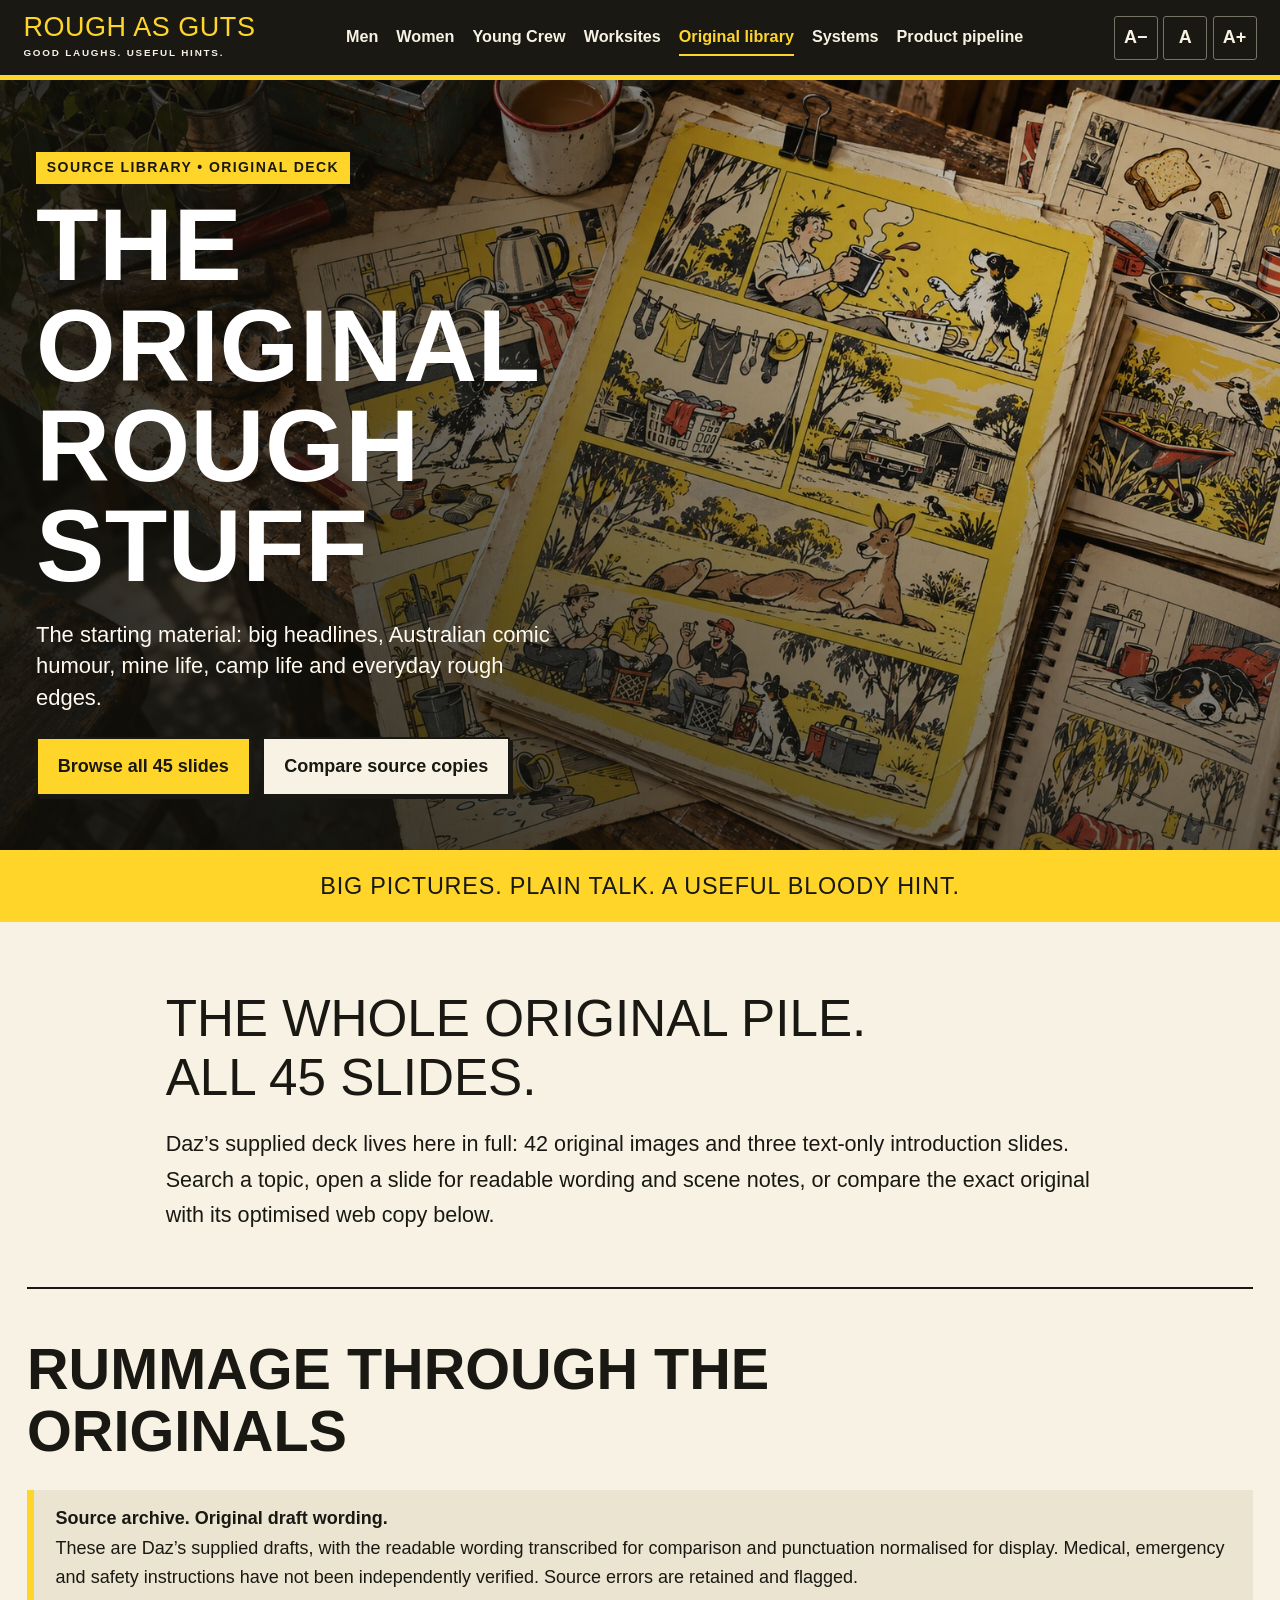
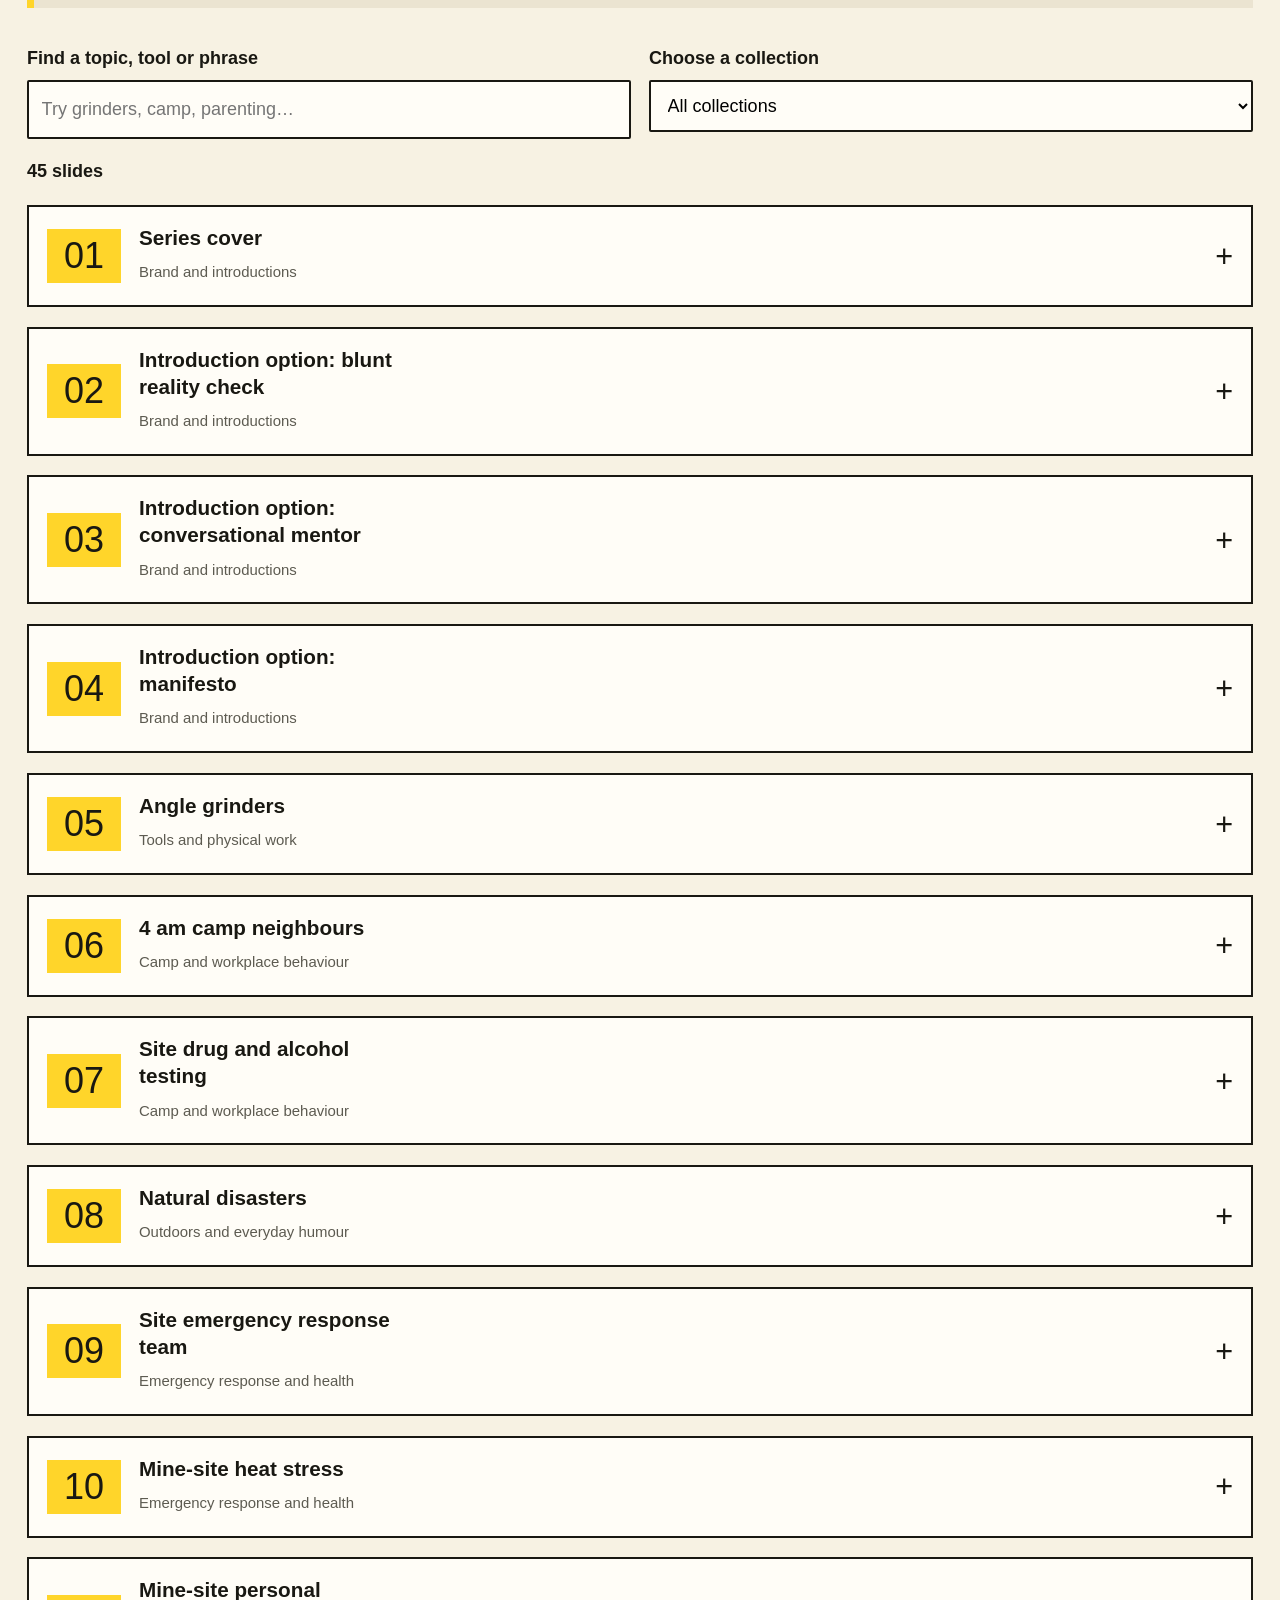
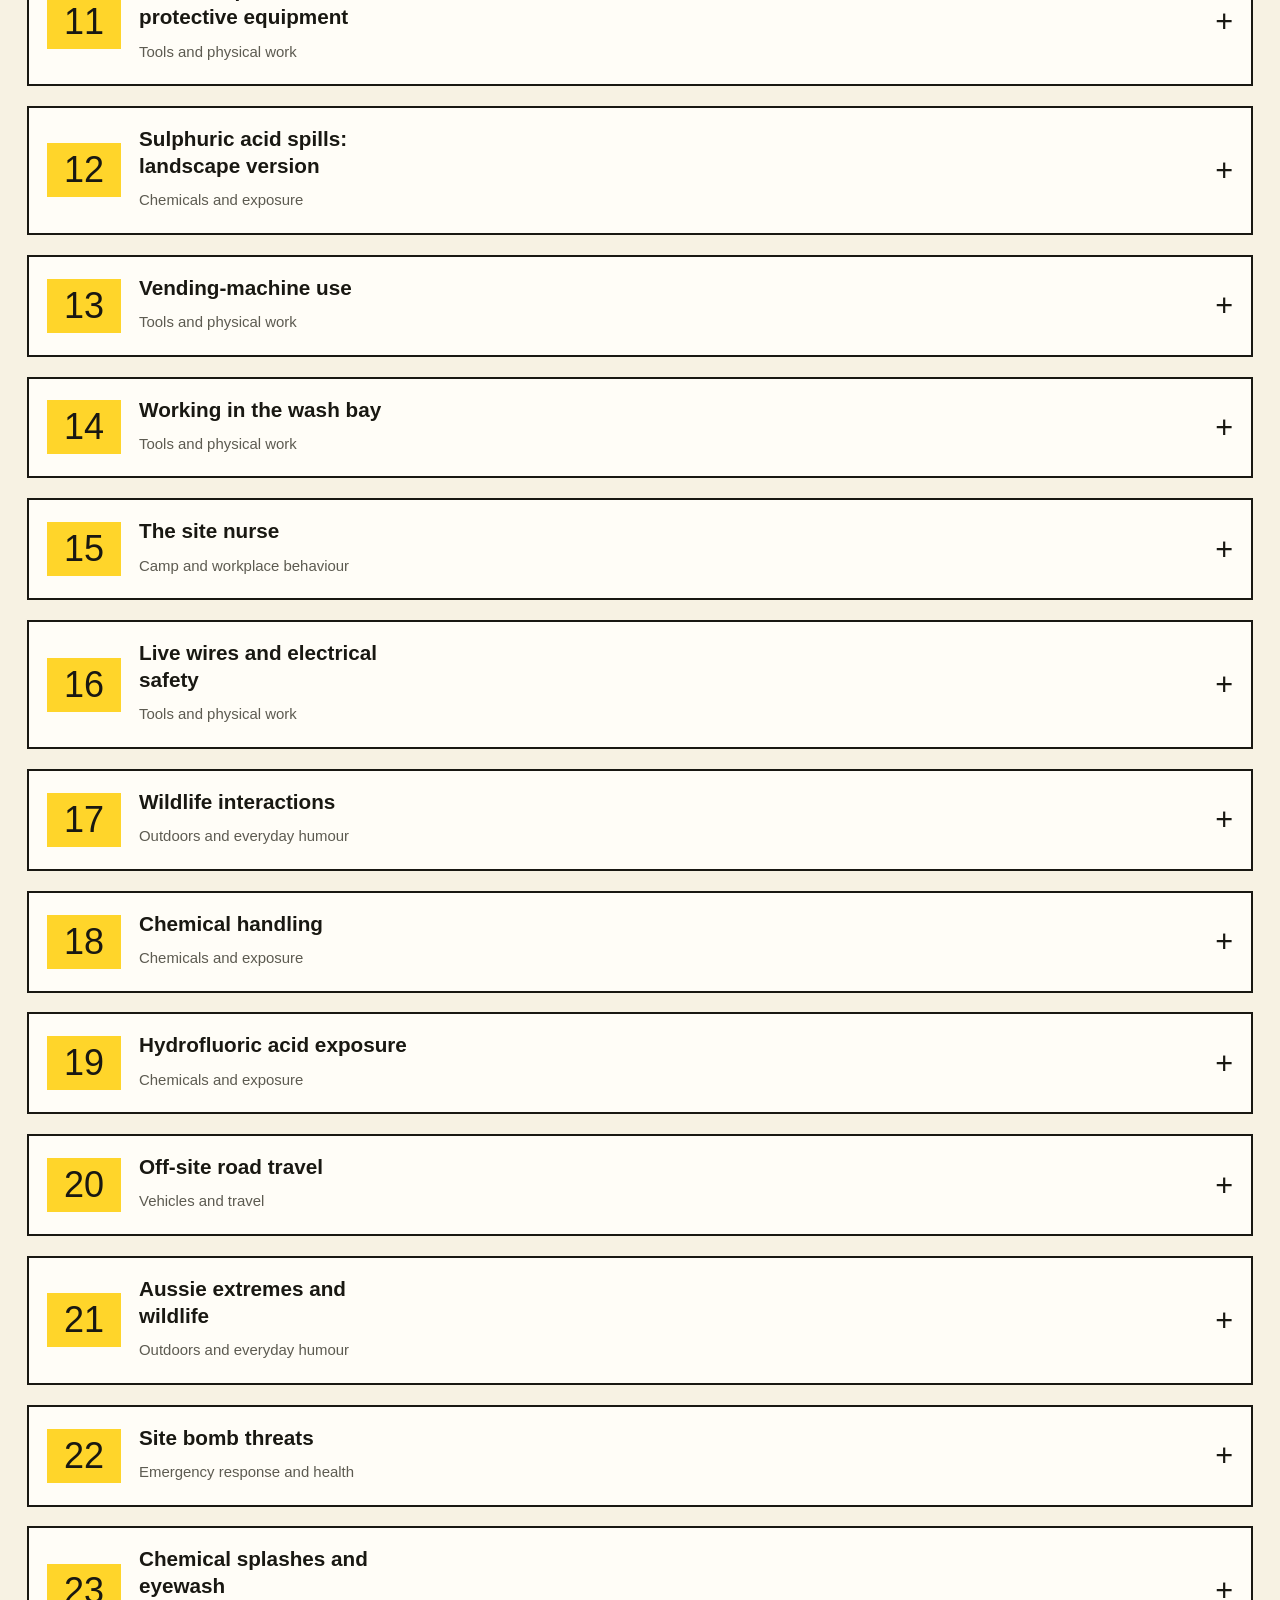
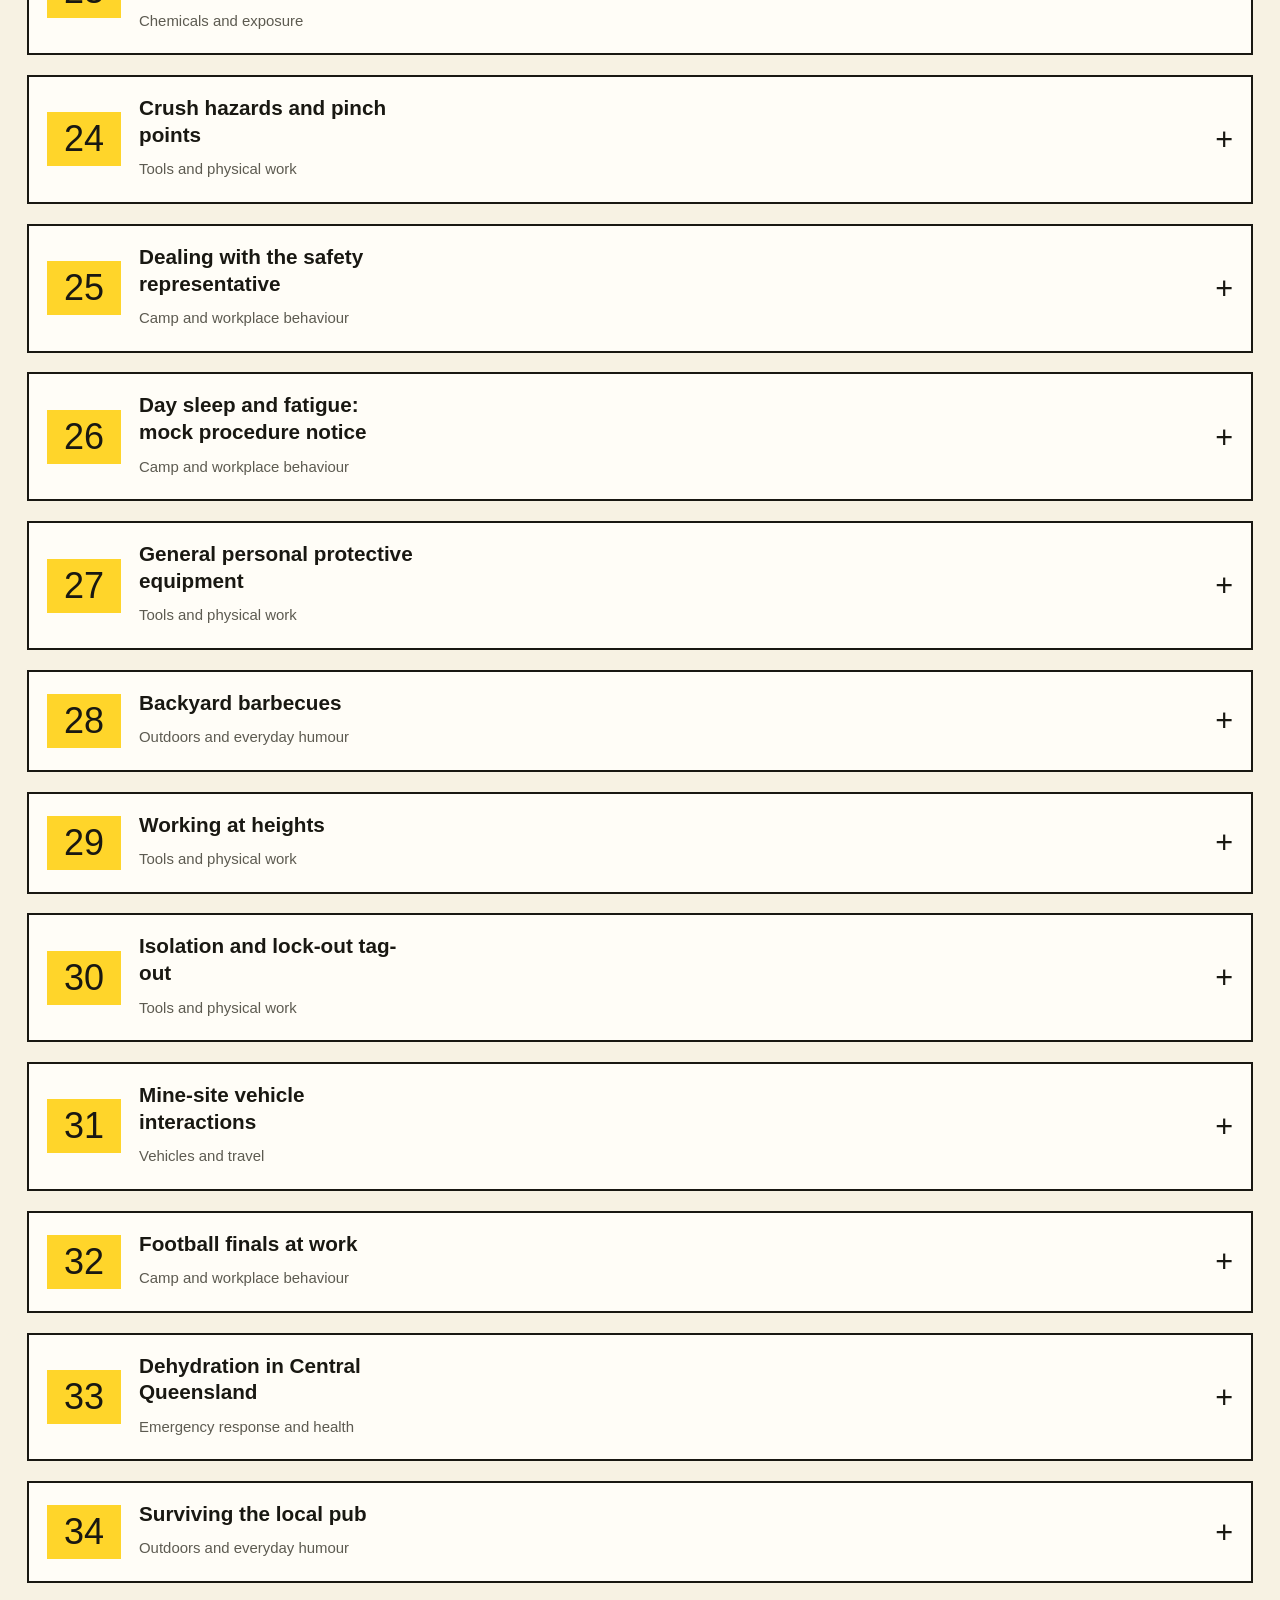
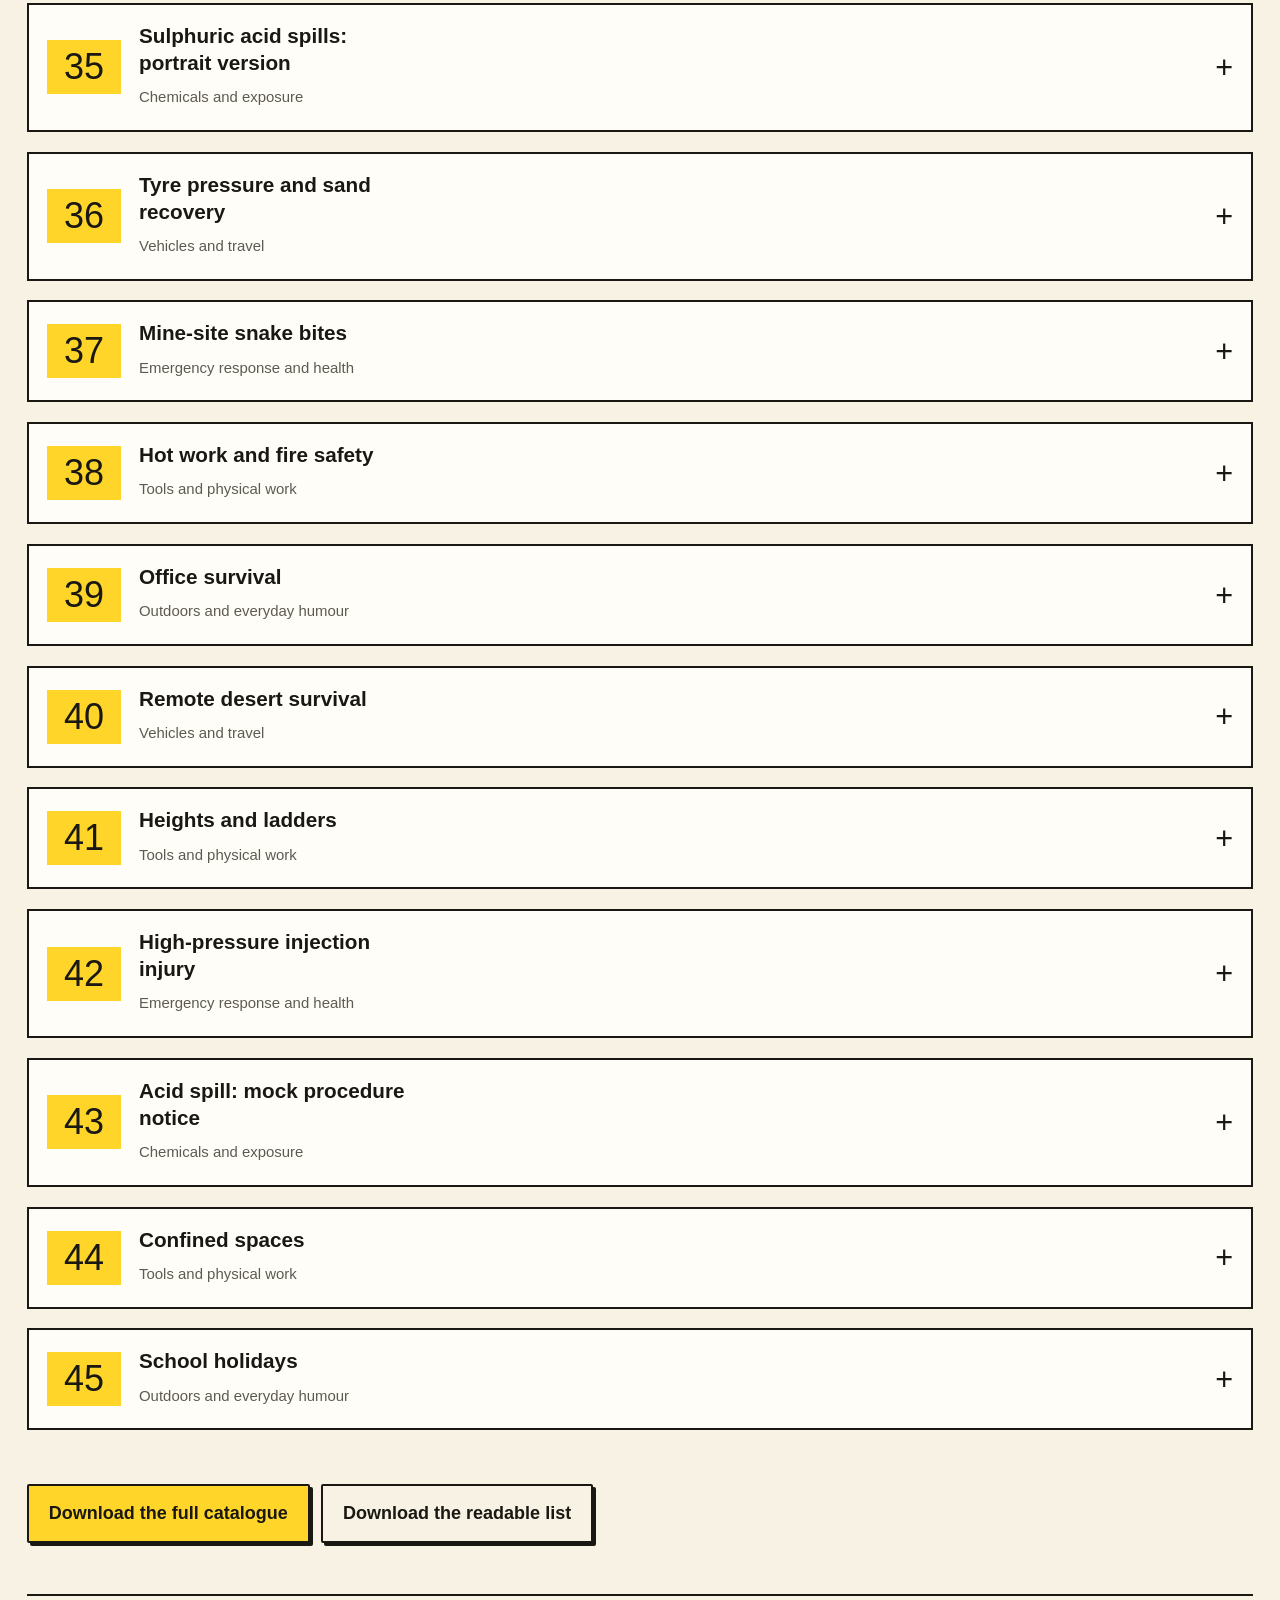
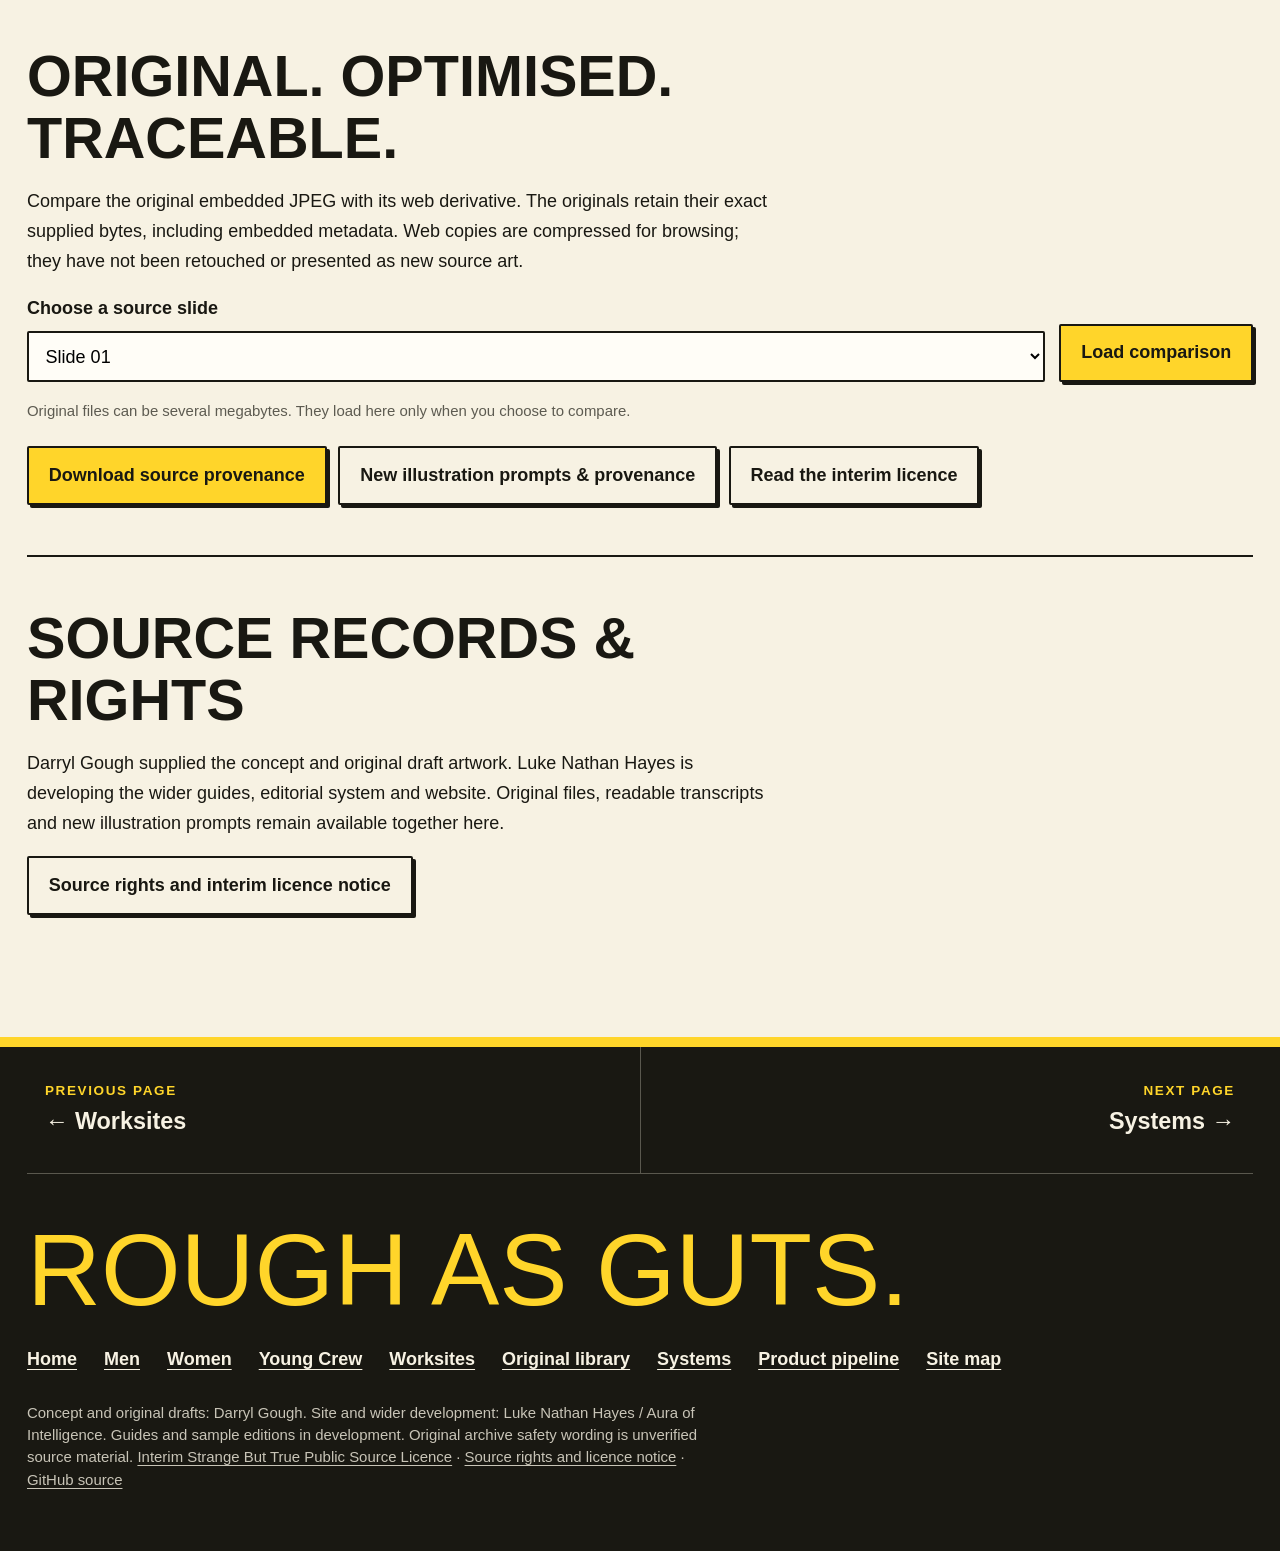
==== commit 691b4a67: "Give editions distinct humour and add product pipeline" ====
--- a/library.html
+++ b/library.html
@@ -1 +1 @@
-<!doctype html><html lang="en-AU"><head><meta charset="utf-8"><meta name="viewport" content="width=device-width,initial-scale=1"><title>Original library · Rough as Guts</title><meta name="description" content="The starting material: big headlines, Australian comic humour, mine life, camp life and everyday rough edges."><meta name="theme-color" content="#ffd52a"><link rel="canonical" href="https://auraofintelligence.github.io/rough-as-guts/library.html"><link rel="icon" href="assets/favicon.svg" type="image/svg+xml"><link rel="stylesheet" href="styles.css"><meta property="og:title" content="Original library · Rough as Guts"><meta property="og:description" content="The starting material: big headlines, Australian comic humour, mine life, camp life and everyday rough edges."><meta property="og:type" content="website"><meta property="og:url" content="https://auraofintelligence.github.io/rough-as-guts/library.html"><meta property="og:image" content="https://auraofintelligence.github.io/rough-as-guts/assets/generated/hero-library.webp"><meta name="twitter:card" content="summary_large_image"><script src="site.js" defer></script></head><body data-page="library"><a class="skip-link" href="#main">Skip to content</a><header class="site-header"><a class="brand" href="index.html">ROUGH AS GUTS<small>GOOD LAUGHS. USEFUL HINTS.</small></a><button class="menu-toggle" aria-controls="main-nav" aria-expanded="false">Menu</button><nav id="main-nav" class="main-nav" aria-label="Main navigation"><a href="men.html">Men</a><a href="women.html">Women</a><a href="youth.html">Young Crew</a><a href="workplace.html">Worksites</a><a href="library.html" aria-current="page">Original library</a></nav><div class="read-tools" role="group" aria-label="Text size"><button id="text-smaller" aria-label="Smaller text">A−</button><button id="text-reset" aria-label="Reset text size">A</button><button id="text-larger" aria-label="Larger text">A+</button></div></header><main id="main"><section class="hero"><img class="hero-image" src="assets/generated/hero-library.webp" alt="A visual archive of original Rough as Guts illustrated pages arranged as a browsable collection, with varied subjects and layouts." fetchpriority="high" width="1536" height="1024"><div class="hero-copy"><span class="eyebrow">SOURCE LIBRARY • ORIGINAL DECK</span><h1>The original rough stuff</h1><p class="lead">The starting material: big headlines, Australian comic humour, mine life, camp life and everyday rough edges.</p><div class="hero-actions"><a href="#browse" class="button">Browse all 45 slides</a></div></div></section><div class="shout-strip">Big pictures. Plain talk. A useful bloody hint.</div><div class="container intro reading" id="inside"><p class="big-quote">Forty-five slides. Plenty to work with.</p><p>This library preserves the content of the original 45-slide PowerPoint as a source archive. It helps us see what is already there, spot patterns, compare ideas and build future briefs from the actual material.</p></div><section class="section container"><div class="reading"><h2>Browse the idea, the words and the picture</h2><p>Each source item can be understood in layers: its subject, the exact visible copy, the panel order and what the illustration actually shows. Keeping those layers visible helps a new version stay faithful to the good idea while making deliberate changes.</p><ul><li>Original slide order and titles.</li><li>Readable headings, captions, speech and checklist copy.</li><li>Observed characters, actions, props and settings.</li><li>Notes on unclear lettering and incomplete wording.</li><li>Visible differences between the copy and the picture.</li></ul></div></section><section class="section container"><div class="reading"><h2>A source archive with all its rough edges</h2><p>Some originals contain skipped step numbers, inherited headings, garbled lettering or scenes that do not quite match their captions. Those details are useful evidence of what needs attention. A faithful catalogue records them so a later revision can be a conscious choice.</p><ul><li>Original wording stays identifiable.</li><li>Unclear fragments stay marked as unclear.</li><li>New wording and proposed changes belong to a separate revision.</li><li>The original deck remains the point of comparison.</li></ul></div></section><section class="section container"><div class="reading"><h2>Topics you’ll find here</h2><p>The deck ranges across mine and camp situations, daily habits and distinctly Australian comic scenarios. Some pages use numbered steps and a checklist; others work as four-panel guides or illustrated notices.</p><ul><li>Workplace hazards, equipment and site movement.</li><li>Camp etiquette, shared spaces and fatigue themes.</li><li>Hygiene, everyday competence and getting along.</li><li>Australian wildlife and backyard barbecue satire.</li><li>Different layouts worth testing for future guides.</li></ul></div></section><section class="section container"><div class="reading"><h2>Read the status with the content</h2><p>The originals include satire and unverified safety, medical and behavioural claims. Their presence in the archive records the source material; it does not establish that the advice is correct or suitable for training. Any proposed educational use needs review for that subject and setting.</p><ul><li>Original archive: the supplied material.</li><li>Catalogue: a structured description of the supplied material.</li><li>In development: a proposed new topic, adaptation or format.</li><li>Reviewed material: a status a particular future item would need to earn through its own checks.</li></ul></div></section><section class="section container"><div class="reading"><h2>Use the archive to make a better brief</h2><p>Choose a source idea, say what makes it funny and identify the point worth keeping. Then describe the specific changes needed: clearer wording, a different audience, a more accurate scene or a new format. The Systems page provides a practical way to do that.</p></div></section><section class="section container" id="browse"><h2>Rummage through the originals</h2><div class="notice"><strong>Source archive. Original draft wording.</strong>These are Daz’s supplied drafts, with the readable wording transcribed for comparison and punctuation normalised for display. Medical, emergency and safety instructions have not been independently verified. Source errors are retained and flagged.</div><div class="filters"><div class="field"><label for="library-search">Find a topic, tool or phrase</label><input id="library-search" type="search" placeholder="Try grinders, camp, parenting…"></div><div class="field"><label for="category-filter">Choose a collection</label><select id="category-filter"><option value="">All collections</option><option>Brand and introductions</option><option>Camp and workplace behaviour</option><option>Chemicals and exposure</option><option>Emergency response and health</option><option>Outdoors and everyday humour</option><option>Tools and physical work</option><option>Vehicles and travel</option></select></div></div><p class="results-count" id="results-count" aria-live="polite">45 slides</p><div class="library-list"><details class="slide-entry" id="slide-1" data-category="Brand and introductions"><summary><span class="slide-number">01</span><span><h2>Series cover</h2><span class="summary-category">Brand and introductions</span></span><span class="expand-mark" aria-hidden="true">+</span></summary><div class="slide-content"><span class="tag">Original draft · slide 1</span><div class="slide-layout"><div><img class="source-poster" src="assets/references/slide-01.webp" width="2816" height="1536" alt="Daz’s original draft artwork for Series cover" loading="lazy"><div class="poster-actions"><button class="button" data-poster="1">Zoom poster</button><a class="button secondary" href="assets/originals/slide-01.jpg" download>Original file</a><a class="button secondary" href="provenance.html?slide=1#compare">Compare copies</a></div><p class="caption">Optimised web copy shown. Exact original retained for provenance.</p></div><div class="transcript"><h3>THE ROUGH-AS-GUTS GUIDE TO EVERYTHING</h3><p>Life, Survival, and Other Sh*t</p><h3>Book-cover mock-up</h3><p class="text-source">THE ROUGH-AS-GUTS GUIDE TO EVERYTHING</p><p class="text-source">Life, Survival, and Other Sh*t</p><p class="text-source">Written by The Whole Crew, Volume 1</p><p class="text-source">DIY OR DIE</p><p class="scene-note">Scene: A battered brown cardboard-covered book lies diagonally on a deeply scratched, stained timber workbench. Its thick spine is repaired with silver duct tape. Loose handwritten papers protrude. Black brush lettering fills the cover. A beanie-wearing skull holds a spanner and a bottle. Cracked yellow smiley stickers and DIY OR DIE stickers decorate the cover. A pencil, keys and an open rolling-tobacco packet sit nearby in the full embedded image.</p><h3>Separate editable slide captions</h3><p>A parody of life’s biggest killers.</p><p>Pages of handy tips</p><details><summary>Source defects and unclear lettering</summary><ul><li>The cover image is cropped within slide 1. The scene description also inventories the full embedded asset, which includes surrounding workbench props outside the slide crop.</li><li>The top small DIY sticker appears to contain an extra Y; surrounding paper scribbles are not reliably readable.</li></ul></details><details><summary>Image brief ingredients</summary><p>Layout: cover</p><ul><li>Keep photorealistic workbench cover art distinct from the illustrated comic-poster style used later.</li><li>Preserve worn materials, duct-tape binding, black hand-painted lettering and cracked yellow smileys as separate style ingredients.</li><li>The editable captions belong to the presentation and are separate from the lettering on the book cover.</li></ul><p>The JSON download contains the full source record and a separate draft image prompt for each scene.</p></details></div></div></div></details><details class="slide-entry" id="slide-2" data-category="Brand and introductions"><summary><span class="slide-number">02</span><span><h2>Introduction option: blunt reality check</h2><span class="summary-category">Brand and introductions</span></span><span class="expand-mark" aria-hidden="true">+</span></summary><div class="slide-content"><span class="tag">Original draft · slide 2</span><div class="slide-layout"><div class="notice">Text-only slide. This is one of three alternative introductions.</div><div class="transcript"><h3>Option 1: The Blunt Reality Check</h3><h3>Option 1: The Blunt Reality Check</h3><p class="text-source">&quot;This isn&#x27;t a textbook, and it sure as hell isn&#x27;t a philosophy degree. Life doesn&#x27;t hand you a pristine 500-page manual printed on glossy paper. It throws you into the deep end with a roll of duct tape and tells you to figure it out. This book is that roll of duct tape. No fluff, no academic jargon, no high-minded theory. Just the raw, functional, rough-as-guts rules for navigating everything from fixing a leaky tap to surviving human interaction, without losing your sanity.&quot;</p><p class="scene-note">Scene: No illustration is present. The slide contains a bold option label followed by an introductory paragraph.</p><details><summary>Image brief ingredients</summary><p>Layout: intro</p><ul><li>Voice option: Blunt, profane, direct.</li><li>Interpretive image seeds, not source artwork: Duct tape as a visual metaphor for improvised help. The deep end, a leaking tap and human interaction are examples in the prose, not illustrated scenes on the source slide.</li><li>Treat slides 2-4 as alternative introductions rather than three sequential instructions.</li></ul><p>The JSON download contains the full source record and a separate draft image prompt for each scene.</p></details></div></div></div></details><details class="slide-entry" id="slide-3" data-category="Brand and introductions"><summary><span class="slide-number">03</span><span><h2>Introduction option: conversational mentor</h2><span class="summary-category">Brand and introductions</span></span><span class="expand-mark" aria-hidden="true">+</span></summary><div class="slide-content"><span class="tag">Original draft · slide 3</span><div class="slide-layout"><div class="notice">Text-only slide. This is one of three alternative introductions.</div><div class="transcript"><h3>Option 2: The Conversational Mentor</h3><h3>Option 2: The Conversational Mentor</h3><p class="text-source">&quot;Look, most guides are written by experts who forgot what it&#x27;s like to know absolutely nothing. They give you step 12 when you haven&#x27;t even found the toolbox yet. The Rough-as-Guts Guide to Everything is built on a simple premise: if it works, it works. We’re stripping away the polish, skipping the filler, and getting straight to the dirt-under-the-fingernails basics of how things actually operate in the real world. Grab a drink, pull up a chair, and let&#x27;s get into it.&quot;</p><p class="scene-note">Scene: No illustration is present. The slide contains a bold option label followed by an introductory paragraph.</p><details><summary>Image brief ingredients</summary><p>Layout: intro</p><ul><li>Voice option: Conversational, approachable, peer-to-peer.</li><li>Interpretive image seeds, not source artwork: Finding the toolbox, dirt under fingernails, a drink and a chair are imagery suggested by the writing. The original slide contains text only.</li><li>Treat slides 2-4 as alternative introductions rather than three sequential instructions.</li></ul><p>The JSON download contains the full source record and a separate draft image prompt for each scene.</p></details></div></div></div></details><details class="slide-entry" id="slide-4" data-category="Brand and introductions"><summary><span class="slide-number">04</span><span><h2>Introduction option: manifesto</h2><span class="summary-category">Brand and introductions</span></span><span class="expand-mark" aria-hidden="true">+</span></summary><div class="slide-content"><span class="tag">Original draft · slide 4</span><div class="slide-layout"><div class="notice">Text-only slide. This is one of three alternative introductions.</div><div class="transcript"><h3>Option 3: The Manifesto Call-to-Action</h3><h3>Option 3: The Manifesto Call-to-Action</h3><p class="text-source">&quot;Perfection is a trap. If you wait until you have the perfect tools, the perfect plan, or the perfect understanding, you’ll spend your whole life standing on the sidelines. Welcome to the rough-as-guts approach to life: dirty solutions that actually work, survival skills for everyday chaos, and practical wisdom forged in trial and error. You don&#x27;t need a diploma to master the universe. You just need enough grit to patch the holes as you go.&quot;</p><p class="scene-note">Scene: No illustration is present. The slide contains a bold option label followed by an introductory paragraph.</p><details><summary>Image brief ingredients</summary><p>Layout: intro</p><ul><li>Voice option: Defiant, impatient with perfection.</li><li>Interpretive image seeds, not source artwork: Standing on the sidelines, patching holes and trial-and-error repairs are imagery suggested by the writing. The original slide contains text only.</li><li>Treat slides 2-4 as alternative introductions rather than three sequential instructions.</li></ul><p>The JSON download contains the full source record and a separate draft image prompt for each scene.</p></details></div></div></div></details><details class="slide-entry" id="slide-5" data-category="Tools and physical work"><summary><span class="slide-number">05</span><span><h2>Angle grinders</h2><span class="summary-category">Tools and physical work</span></span><span class="expand-mark" aria-hidden="true">+</span></summary><div class="slide-content"><span class="tag">Original draft · slide 5</span><div class="slide-layout"><div><img class="source-poster" src="assets/references/slide-05.webp" width="896" height="1200" alt="Daz’s original draft artwork for Angle grinders" loading="lazy"><div class="poster-actions"><button class="button" data-poster="5">Zoom poster</button><a class="button secondary" href="assets/originals/slide-05.jpeg" download>Original file</a><a class="button secondary" href="provenance.html?slide=5#compare">Compare copies</a></div><p class="caption">Optimised web copy shown. Exact original retained for provenance.</p></div><div class="transcript"><h3>DON’T LOSE YOUR FACE! THE ROUGH-AS-GUTS GUIDE TO ANGLE GRINDERS</h3><h3>STEP 1 GUARD YOUR LIFE (FIT THE GUARD)</h3><p class="text-source">Keep the bloody guard on. Taking it off to fit a bigger wheel makes you an idiot, not efficient.</p><p class="text-source">It’s a grenade, not a tool. That disc spins at 11,000 RPM. If it binds and explodes.</p><blockquote>It fits if I force it!</blockquote><p class="caption">In-image labels: GUARD (OFF!)</p><p class="scene-note">Scene: Grinning hard-hatted male worker in yellow hi-vis holds an angle grinder fitted with an oversized unguarded wheel. A smaller detached guard is labelled beside a bin of metal scrap; separate scrap bucket at right.</p><h3>STEP 2 THE TWO-HAND TANGO (GRIP &amp; STANCE)</h3><p class="text-source">One hand is for cowboys. Leave the 10-gallon hat at home and grip the tool with BOTH hands like you actually want to keep your fingers.</p><p class="text-source">Stand clear of the kick. Position your body to the side of the cut. When it grabs, you want it flying past your ribs, not through them.</p><p class="caption">In-image labels: PLAMMABLE</p><p class="scene-note">Scene: Cowboy-hatted worker operates sparking angle grinder one-handed while holding a detached guard in the other hand. Sparks point toward red and green fuel cans and a green gas cylinder; a startled background worker recoils. Horseshoe icon beside heading.</p><h3>STEP 3 SPARK CONTROL (THE FIRING LINE)</h3><p class="text-source">Wait for it to atop. Stop showering your boots, tool onto the bench, and the flammable rubbish pile.</p><p class="text-source">Check the test. Don’t pack up and bolt for the grass don’t mix with a 1,200-degree shower of molten metal. Donietly smouldering in the dark.</p><p class="scene-note">Scene: Worker in hi-vis lays a corded grinder on a wooden bench. Wheel appears to keep spinning against the tabletop with small sparks; smoke curls upward. Flame and smoking bench icons.</p><h3>THE ‘DON’T BE A DRIFTER’ CHECKLIST</h3><h4>NO PINCHIN’ LOCKS</h4><p class="text-source">Do NOT use makeshift ties.</p><p class="text-source">(It must require a unique key, not a scissor cut.) - Retained from IIMS lor consistency with the oversll guide concept.)</p><p class="text-source">REVISED to fit → Angle Grinders.</p><p class="text-source">NO “SAFETY SQUINTS”</p><p class="text-source">Do NOT use your eyelids as PPE, (Steel splinters in the cornea require a hospital magnet and a very long needle. Wear the face shield).</p><p class="scene-note">Scene: Close-up of squinting eye beside flying sparks, with two small skull icons; unrelated lockout text sits above eye.</p><h4>NO “SHE’LL BE RIGHT”</h4><p class="text-source">Do NOT trust a mate’s word.</p><p class="text-source">(Verify isolation yourself or risk getting crnshed.)</p><p class="text-source">- Retained from «IMAGE:6» for consistency.</p><p class="text-source">REVISED to fit → Angle Grinders.</p><p class="text-source">NO “FLAMIN’ FLANNELS”</p><p class="text-source">Da NOT wear loose clothing or frayed sleeves.</p><p class="text-source">(The spindle will happily roll your shirt (and your skin) right into the gearbox).</p><p class="scene-note">Scene: Bare hand protrudes from a loose frayed red flannel sleeve, with lines suggesting snagging or danger.</p><h4>NO COCKY SHORTCUTS</h4><p class="text-source">Do NOT clear jams on live gear.</p><p class="text-source">(The machine doesn’t care about your fingers or timline.)</p><p class="text-source">- Refsined from [unclear]IMAGE-0&gt; for consistency.</p><p class="text-source">REVISED to fit → Angle Grinders.</p><p class="text-source">NO “SHE’LL BE RIGHT” DISCS.</p><p class="text-source">Do NOT use damaged or dropped wheels.</p><p class="text-source">(If it hit the concrete floor, it’s compromised. A cracked disc is just a bomb waiting for a trigger)</p><p class="scene-note">Scene: Cracked grinder disc with red X.</p><details><summary>Source defects and unclear lettering</summary><ul><li>Step 3 body is visibly garbled: ‘atop’, broken sentence about boots/tool/bench, ‘Check the test’, ‘Donietly’.</li><li>Checklist visibly contains AI revision notes, image placeholders, and inherited lockout wording unrelated to this topic. Some small words are malformed; transcriptions follow visible lettering as closely as possible.</li><li>Bullets and imagery include claims and implied procedures that have not been verified.</li><li>The small flammable sign in step 2 reads PLAMMABLE. Some tiny revision-note gibberish and placeholder delimiters are only approximate transcriptions.</li></ul></details><details><summary>Image brief ingredients</summary><p>Layout: steps_checklist</p><ul><li>Separate final poster lettering from illustration. Preserve oversize unguarded grinder, cowboy one-handed stance, sparks near flammables, and spinning wheel on bench as depicted failures.</li><li>Do not copy revision notes or broken source prose into a regenerated final asset without editorial approval.</li><li>Original safety claims are unverified.</li></ul><p>The JSON download contains the full source record and a separate draft image prompt for each scene.</p></details></div></div></div></details><details class="slide-entry" id="slide-6" data-category="Camp and workplace behaviour"><summary><span class="slide-number">06</span><span><h2>4 am camp neighbours</h2><span class="summary-category">Camp and workplace behaviour</span></span><span class="expand-mark" aria-hidden="true">+</span></summary><div class="slide-content"><span class="tag">Original draft · slide 6</span><div class="slide-layout"><div><img class="source-poster" src="assets/references/slide-06.webp" width="896" height="1200" alt="Daz’s original draft artwork for 4 am camp neighbours" loading="lazy"><div class="poster-actions"><button class="button" data-poster="6">Zoom poster</button><a class="button secondary" href="assets/originals/slide-06.jpeg" download>Original file</a><a class="button secondary" href="provenance.html?slide=6#compare">Compare copies</a></div><p class="caption">Optimised web copy shown. Exact original retained for provenance.</p></div><div class="transcript"><h3>SILENCE THE WATERFALL! THE ROUGH-AS-GUTS GUIDE TO 4AM CAMP NEIGHBOURS</h3><h3>STEP 1 THE THERMAL ACOUSTIC RESONANCE (THE 4AM WAKE-UP CALL)</h3><p class="text-source">Camp donga walls are structurally identical to wet tissue paper. When your neighbor wakes up at 04:00 to clear their bladder, the sound resonance transforms a simple bodily function into a roaring, high-pressure industrial waterfall. Brace your ears, deploy earplugs early, and prepare your mind for the acoustic onslaught.</p><blockquote>I CAN HEAR EVERYTHING! IT’S A FLOOD!</blockquote><p class="scene-note">Scene: Worker lies awake in bed under grey bedding with hands clamped over ears. Huge yellow sound-wave graphic travels through thin shared wall.</p><h3>STEP 2 HUNT THE TACTICAL AIM ANGLE (THE PORCELAIN MUFFLER)</h3><p class="text-source">If you are the one waking up early, exhibit basic operational courtesy. Do not aim directly into the center water trap like you are trying to drill a hole through the plumbing. Utilize the “Silent Rim Strategy”: angle the stream against the dry side porcelain curve to suppress decibel levels and preserve your neighbor’s REM sleep.</p><blockquote>Angle it for silence! preserve neighbour’s REM!</blockquote><p class="caption">In-image labels: The Silent Rim Strategy.</p><p class="scene-note">Scene: Diagram of open toilet with orange arrow pointing toward inside rim. At right hard-hatted worker stands urinating into a toilet, illustrating stream angle.</p><h3>STEP 3 GET THE HELL BACK TO SLEEP (THE WALL THUMP RECOVERY)</h3><p class="text-source">If the noise breaches your auditory defenses, do not launch a verbal war or scream through the vent. Deliver one sharp, controlled, structural thump to the shared drywall with the heel of your work boot. This site code instantly signals the operator on the other side to throttle down their volumetric flow rate immediately.</p><blockquote>Throttle down! Universal site code!</blockquote><blockquote>Deliver one sharp, controlled, structural thump!</blockquote><p class="scene-note">Scene: A yellow-hi-vis worker raises a booted leg and kicks the shared wall on the left. A cropped orange-clad person is visible at the wall centre. A separate startled yellow-hi-vis man on the right holds a hand at his chest. An impact starburst marks the wall thump.</p><h3>THE ‘DON’T BE A DRIFTER’ CHECKLIST</h3><h4>NO CENTER-POOL DRILLING</h4><p class="text-source">Do not stand dead-center and let fly with maximum force. Your neighbor does not need a live broadcast of your fluid dynamics at four in the morning.</p><p class="scene-note">Scene: Worker holds a long hose with high-pressure jet producing a large splash.</p><h4>NO VENTILATION SLAM DANCES</h4><p class="text-source">Do not slam the plastic bathroom door or yank the exhaust fan cord like you’re starting a chainsaw. Move like a stealth operative.</p><p class="scene-note">Scene: Worker pushes/slams bathroom door beside wall-mounted extractor fan and pull cord; red X.</p><h4>NO REVENGE WATERWORKS</h4><p class="text-source">Do not turn your own shower on maximum pressure at 05:00 just to get back at them. Escalating the camp plumbing war goes nobody gets any sleep before the pre-start meeting.</p><p class="scene-note">Scene: Worker uses a shower with vigorous spray while holding a small object; red X.</p><details><summary>Source defects and unclear lettering</summary><ul><li>Final checklist sentence is malformed: ‘Escalating the camp plumbing war goes nobody gets any sleep…’.</li><li>‘Neighbor’ and ‘neighbour’ spellings vary. ‘Thermal acoustic resonance’ is presented as comic technical language.</li><li>Original source depicts wall kicking as a solution; source claims not verified.</li></ul></details><details><summary>Image brief ingredients</summary><p>Layout: steps_checklist</p><ul><li>Keep this as shared-wall camp etiquette comedy with exaggerated sound waves, toilet aim diagram, and escalating noise gags.</li><li>Preserve distinction between diagram, action scene, and prohibited checklist actions.</li><li>Original safety and behavioural claims are unverified.</li></ul><p>The JSON download contains the full source record and a separate draft image prompt for each scene.</p></details></div></div></div></details><details class="slide-entry" id="slide-7" data-category="Camp and workplace behaviour"><summary><span class="slide-number">07</span><span><h2>Site drug and alcohol testing</h2><span class="summary-category">Camp and workplace behaviour</span></span><span class="expand-mark" aria-hidden="true">+</span></summary><div class="slide-content"><span class="tag">Original draft · slide 7</span><div class="slide-layout"><div><img class="source-poster" src="assets/references/slide-07.webp" width="896" height="1200" alt="Daz’s original draft artwork for Site drug and alcohol testing" loading="lazy"><div class="poster-actions"><button class="button" data-poster="7">Zoom poster</button><a class="button secondary" href="assets/originals/slide-07.jpeg" download>Original file</a><a class="button secondary" href="provenance.html?slide=7#compare">Compare copies</a></div><p class="caption">Optimised web copy shown. Exact original retained for provenance.</p></div><div class="transcript"><h3>BLOW ZERO OR BLOW A MILLION! THE ROUGH-AS-GUTS GUIDE TO SITE DRUG &amp; ALCOHOL TESTING</h3><h3>STEP 1 THE DAWN CHORUS (RANDOM &amp; BLANKET TESTING)</h3><p class="text-source">The gatehouse doesn’t play favourites. Whether it’s a random token draw at the turnstile or a 100% blanket test for the whole crew on day shift, you’ve got to face the machine.</p><p class="text-source">No exceptions for anyone. From the greenest trainee to the site project manager, everyone lines up and steps up when their number is called.</p><p class="caption">In-image labels: 200[unclear]</p><p class="scene-note">Scene: Worker stands facing wall-mounted breath-test unit beside gatehouse turnstile. Another hard-hatted worker records results on clipboard.</p><h3>STEP 2 PRESERVE THE PEEPERS (THE EYE TEST &amp; COGNITION)</h3><p class="text-source">Fitness for work starts at the face. Supervisors aren’t just checking your boots. They are looking for bloodshot peepers, sluggish speech, and delayed reaction times.</p><p class="text-source">If you’re tracking sideways, you’re sitting down. If a supervisor suspects you are impaired by exhaustion, prescription meds, or last night’s session, you’ll be pulled for a formal assessmiately.</p><p class="scene-note">Scene: Supervisor holds a raised finger in front of a serious-looking orange-shirted worker’s face for an eye/reaction test; circular eye-like icon beside heading.</p><h3>STEP 3 FILL THE CUP (ORAL SWAB &amp; URINE TESTING)</h3><p class="text-source">Play stupid games, win stupid prizes. Testing positive or refusing to provide a sample means you are stood down immediately pending a laboratory confirmation test.</p><p class="text-source">Keep your record clean. A confirmed positive breach doesn’t just lose you this job. It flags your name across the entire mining network, turning you into a permanent drifter.</p><p class="caption">In-image labels: STOOD DOWN</p><p class="scene-note">Scene: Masked female clinician wearing glasses and blue gloves handles a sample cup at clinic bench while worried hi-vis male worker waits. Large red rubber-stamp motif reads STOOD DOWN.</p><h3>THE ‘DON’T BE A DRIFTER’ CHECKLIST</h3><h4>NO “SHE’LL BE RIGHT” SESSIONS</h4><p class="text-source">Do NOT rely on luck. (Thinking a cold shower or a strong coffee will clear last night’s heavy ssssion bslore the 6:00 AM blow is a one-way trip to the unemployment line).</p><p class="scene-note">Scene: Worried worker looks at phone beside assorted beer bottles/cans and clock reading 2:00 AM.</p><h4>NO MEDICATION HIDEOUTS</h4><p class="text-source">Do NOT hide your meds. (Always declare prescription or over-the-counter drugs on your site declaration forms before you step foot on the lease).</p><p class="scene-note">Scene: Worker stuffs medicine packets into an open work bag; prescription bottle and blister pack on table. Bottle small print unreadable.</p><h4>NO RUNNING THE GATES</h4><p class="text-source">Do NOT dodge the test. (Refusing a drug or alcohol test carries the exact same penalty as blowing a dirty positive: immediate removal).</p><p class="scene-note">Scene: Beige light utility vehicle drives quickly away from mine turnstile/gate.</p><details><summary>Source defects and unclear lettering</summary><ul><li>Step 2 ends with garbled ‘formal assessmiately’. Small session paragraph has misspellings/malformed letters.</li><li>Background wall safety signs contain mostly pseudo-text, including ‘SAFETY SHUNRER’; not meaningful instructions.</li><li>The disciplinary, legal and industry-wide employment assertions are unverified source claims.</li></ul></details><details><summary>Image brief ingredients</summary><p>Layout: steps_checklist</p><ul><li>Render breath-test gatehouse, eye test and clinical sample collection as distinct recognisable scenes; use a consistent worker design.</li><li>Keep clock time, red STOOD DOWN stamp, medication concealment and vehicle escape as separate visual cues.</li><li>Original workplace policy and safety claims are unverified.</li></ul><p>The JSON download contains the full source record and a separate draft image prompt for each scene.</p></details></div></div></div></details><details class="slide-entry" id="slide-8" data-category="Outdoors and everyday humour"><summary><span class="slide-number">08</span><span><h2>Natural disasters</h2><span class="summary-category">Outdoors and everyday humour</span></span><span class="expand-mark" aria-hidden="true">+</span></summary><div class="slide-content"><span class="tag">Original draft · slide 8</span><div class="slide-layout"><div><img class="source-poster" src="assets/references/slide-08.webp" width="1408" height="768" alt="Daz’s original draft artwork for Natural disasters" loading="lazy"><div class="poster-actions"><button class="button" data-poster="8">Zoom poster</button><a class="button secondary" href="assets/originals/slide-08.jpeg" download>Original file</a><a class="button secondary" href="provenance.html?slide=8#compare">Compare copies</a></div><p class="caption">Optimised web copy shown. Exact original retained for provenance.</p></div><div class="transcript"><h3>THE ROUGH AS GUTS GUIDE TO NATURAL DISASTERS!</h3><p>(OFFICIAL UNSANCTIONED SURVIVAL DATA)</p><h3>1 CYCLONE ‘BLOODY ALAN’</h3><p class="text-source">SECURE LOOSE CRAO: Tie down the tin roof. The smoko table.</p><p class="text-source">BOARD UP: Use that old plywood. Duct tape is optional but heroic.</p><p class="text-source">TIE DOWN THE UTE: You ain’t walkin’ home.</p><p class="text-source">STOCK UP: Grab the essentials (mostly beer, maybe some water).</p><p class="scene-note">Scene: Bearded tradesman in orange shirt and yellow hard hat is blown sideways in diagonal rain, clinging to or carrying a large vehicle tyre while airborne debris flies.</p><h3>2 THE BUSHFIRE BEATDOWN</h3><p class="text-source">CLEAR THE GUTTERS: No dry leaves. They don’t pay.</p><p class="text-source">THE ‘FROG’: Kill the long grass. Fire-resistant lizards like frogs… maybe.</p><p class="text-source">WATER TANKS: Make sure they ain’t empty.</p><p class="text-source">WHEN TO GO?: If the air smells like regret, GO NOW.</p><blockquote>FIREFIGHRTE VER [unclear] MAV ONA FIRE’S SCREAMING. HIS MATE IS SCREAMING.</blockquote><p class="caption">In-image labels: SITE FIRE TEAM</p><p class="scene-note">Scene: Firefighter in yellow gear directs hose at large bushfire while another yellow-clad worker behind him screams. Speech bubble contains visibly malformed lettering.</p><h3>3 THE TSU-NAMO-DAMO BLOWOUT</h3><p class="text-source">SEE THE RECEDE?: Get to high ground. The pub roof counts.</p><p class="text-source">NOT A PHOTO OP: Put the phone down, Gary.</p><p class="text-source">SECURE THE BOAT: Tie it to a stronger boat. Or a tree.</p><p class="text-source">THE GUTS CHECK: Is your property waterproof? (Spoiler: No).</p><p class="caption">In-image labels: SITE SURF CLUB / [unclear board lettering]</p><p class="scene-note">Scene: Two workers surf an enormous breaking tsunami wave above a small coastal town; foreground surfer in red shorts rides orange SITE SURF CLUB board, second surfer higher on wave.</p><h3>4 EARTHQUAKE RUMBLE CLUB</h3><p class="text-source">DUCK, COVER, &amp; HOLD: A strong table. Or a door frame.</p><p class="text-source">NOT THE LIFTS!: If you’re on floor 50, bad luck.</p><p class="text-source">GET CLEAR: Look out for falling AC units. Or people.</p><p class="text-source">STAY CALM: It won’t last forever. (Probably).</p><p class="scene-note">Scene: One man crawls under a large cracked wooden desk while another runs beside it. Tilting multistorey building sheds bricks; ground cracked.</p><h4>Source footer</h4><p>DOCUMENT # RAG-ND-001 | 2024 SITE OPERATIONS (LIMITED DISTRIB)</p><p>AVOID GETTING ABSOLUTELY DONE IN BY MOTHER NATURE! (NOT ACCREDITED SAFETY ADVICE)</p><details><summary>Source defects and unclear lettering</summary><ul><li>Panel 1 reads ‘CRAO’ rather than an assumed correction.</li><li>Bushfire speech bubble is substantially garbled; transcription follows visible letters and should not be treated as intentional copy.</li><li>Surfer’s upper board small lettering unclear.</li><li>Several comic survival tips and safety claims are unverified.</li></ul></details><details><summary>Image brief ingredients</summary><p>Layout: four_strip</p><ul><li>Maintain four separate cyclone, bushfire, tsunami and earthquake scenarios; do not blend hazards into one setting.</li><li>Leave speech/captions for typesetting after illustration, especially malformed original bubble.</li><li>Original safety claims are unverified.</li></ul><p>The JSON download contains the full source record and a separate draft image prompt for each scene.</p></details></div></div></div></details><details class="slide-entry" id="slide-9" data-category="Emergency response and health"><summary><span class="slide-number">09</span><span><h2>Site emergency response team</h2><span class="summary-category">Emergency response and health</span></span><span class="expand-mark" aria-hidden="true">+</span></summary><div class="slide-content"><span class="tag">Original draft · slide 9</span><div class="slide-layout"><div><img class="source-poster" src="assets/references/slide-09.webp" width="896" height="1200" alt="Daz’s original draft artwork for Site emergency response team" loading="lazy"><div class="poster-actions"><button class="button" data-poster="9">Zoom poster</button><a class="button secondary" href="assets/originals/slide-09.jpeg" download>Original file</a><a class="button secondary" href="provenance.html?slide=9#compare">Compare copies</a></div><p class="caption">Optimised web copy shown. Exact original retained for provenance.</p></div><div class="transcript"><h3>STEP ASIDE FOR THE EMERGENCY RESPONSE SQUAD! THE ROUGH-AS-GUTS GUIDE TO THE SITE ERT</h3><h3>STEP 1 THE PACMAN ECLIPSE (THE RAPID MOBILISATION)</h3><p class="text-source">When the site rescue siren screams, the ERT volunteers transform instantly from regular operators, fitters, or sparkies into the ultimate emergency response squad. Do not block their paths, do not slow down their light vehicles, and get out of the way immediately. Every sin.. second they spend navigating a blocked workshop doorway is a second lost for a mate trapped in a tight spot down the pit.</p><blockquote>Shocked!</blockquote><blockquote>Rescue siren! ERT transform! GO GO GO!</blockquote><blockquote>Emergency! My lunch!</blockquote><p class="caption">In-image labels: volunteers transform instantly / Do not block their paths / Every second lost for a mate</p><p class="scene-note">Scene: Foreground worker in red/orange hi-vis holds a green lunch box and appears surprised while another worker stands behind; ERT responder runs to right in red rescue vest. Small rescue truck icon.</p><h3>STEP 2 RECOVER THE GEAR IN REAL TIME (THE STAGING POST PROTOCOL)</h3><p class="text-source">Once the staging area is established at an incident scene, the ERT captain holds the absolute final authority on the deck. Do not cross the reflective exclusion tape to peek at the damage or shout advice at the cutters. If you are ordered to back off, clear the channel, or secure your heavy machinery accumulators, do it without a second’s hesitation.</p><blockquote>Captain holds absolute final authority. Cross the line and you’re gone!</blockquote><p class="caption">In-image labels: exclusion area established / Do not cross reflective tape / Secure machinery accumulators</p><p class="scene-note">Scene: Helmeted ERT captain in red vest points firmly to right; two responders kneel by extraction/rescue equipment inside taped-off area.</p><h3>STEP 3 DISPATCH IS THE LIFE LINK (THE RADAR RELAY)</h3><p class="text-source">The ERT relies entirely on flawless communication grids to execute vehicle extractions, structure fires, or remote searches. Keep off the response channels entirely. Ensure your own light vehicle is tracked with journey management, and let dispatch clear the road corridors in corridors so the heavy-duty rescue truck can pass unimpeded.</p><blockquote>Journey management logged. Clear road corridors!</blockquote><p class="caption">In-image labels: relies entire flawlessly grid communication extractions extraction / Keep off response channels / Ensure tracking with journey management / Let dispatch clear corridors</p><p class="scene-note">Scene: Seated ERT dispatcher in red vest uses a desk with multiple radio/computer screens, one showing a map.</p><h3>THE ‘DON’T BE A DRIFTER’ CHECKLIST</h3><h4>NO RUBBERNECKING BOTTLENECKS</h4><p class="text-source">Do not drive light vehicle over to check accident. Blocking access stops ambulances.</p><p class="scene-note">Scene: Purple SUV/light vehicle on dusty road; red X.</p><h4>NO TOOL LOCKER HOARDING</h4><p class="text-source">Do not borrow specialised ERT kit for normal jobs. Ruining everything if missing during real call-out.</p><p class="scene-note">Scene: Worker takes orange/red rescue equipment from open rescue gear cupboard; red X.</p><h4>NO FALSE-ALARM STUNTS</h4><p class="text-source">Do not trigger call-out button for minor bogging. Call mate with strap instead.</p><p class="scene-note">Scene: Worker kneels in shallow puddle and reaches toward a red emergency call button mounted on post; red X.</p><details><summary>Source defects and unclear lettering</summary><ul><li>‘THE PACMAN ECLIPSE’ is unusual source heading without explanation.</li><li>Step 1 contains ‘Every sin.. second’. Step 3 duplicates ‘corridors’ and has garbled left scene text.</li><li>Some bottom copy uses abbreviated/grammatically incomplete sentences.</li><li>Original emergency authority and procedure claims are unverified.</li></ul></details><details><summary>Image brief ingredients</summary><p>Layout: steps_checklist</p><ul><li>Emphasise workers yielding space to ERT, clear incident boundary, and organised dispatch/radio roles.</li><li>Use distinct red ERT vests to distinguish responders from ordinary workers.</li><li>Original safety claims and site procedures are unverified.</li></ul><p>The JSON download contains the full source record and a separate draft image prompt for each scene.</p></details></div></div></div></details><details class="slide-entry" id="slide-10" data-category="Emergency response and health"><summary><span class="slide-number">10</span><span><h2>Mine-site heat stress</h2><span class="summary-category">Emergency response and health</span></span><span class="expand-mark" aria-hidden="true">+</span></summary><div class="slide-content"><span class="tag">Original draft · slide 10</span><div class="slide-layout"><div><img class="source-poster" src="assets/references/slide-10.webp" width="896" height="1200" alt="Daz’s original draft artwork for Mine-site heat stress" loading="lazy"><div class="poster-actions"><button class="button" data-poster="10">Zoom poster</button><a class="button secondary" href="assets/originals/slide-10.jpeg" download>Original file</a><a class="button secondary" href="provenance.html?slide=10#compare">Compare copies</a></div><p class="caption">Optimised web copy shown. Exact original retained for provenance.</p></div><div class="transcript"><h3>BOILING ALIVE IN THE AUSSIE OUTBACK? THE ROUGH-AS-GUTS GUIDE TO MINE SITE HEAT STRESS</h3><h3>STEP 1 PHONE THE CAVALRY</h3><p class="text-source">Hit Channel 45 on the radio immediate immediately. Alert supervisors or medic.</p><p class="text-source">Do NOT let them “push through it.” Heat can KILL.</p><blockquote>MAYDAY! MY MATE’S OVERHEATING, AND LOOKS COOKED!</blockquote><p class="scene-note">Scene: Sweating hard-hatted worker speaks urgently into handheld radio while another orange-shirted worker staggers in background. Thermometer and radio-signal icons; haul trucks in distance.</p><h3>STEP 2 PRETEND YOU’RE ON SMOKO (REST IN SHADE)</h3><p class="text-source">Sit down, drop your tools, and get completely still.</p><p class="text-source">Panicking pumps heat to your ticker.</p><p class="text-source">Move immediately to shade or an air-con truck cab.</p><p class="scene-note">Scene: Relaxed yellow-hi-vis worker wearing sunglasses reclines under small timber shade shelter with feet on metal drum. Two small workers run in full sun at right; folding chair in background.</p><h3>STEP 3 DRINK TILL YOU’RE DROWNED (AND GET THE FAN)</h3><p class="text-source">Chug cool, fresh water. Do NOT chug energy drinks. Electrolytes are a bonus, but water is KING.</p><p class="text-source">Use fans and wet cloths. Loosen high-vis.</p><p class="caption">In-image labels: WATER (NOT BEER) / FAN-TASTIC COOLING</p><p class="scene-note">Scene: Sweaty worker tilts large water bottle into mouth; smaller worker holds bottle near large pedestal fan. Water-bottle and droplet icons.</p><h3>THE “DON’T BE A HERO” CHECKLIST</h3><h4>NO Energy Drinks</h4><p class="text-source">Do NOT slam energy drinks (Caffeine + sugar = bad recipe).</p><p class="scene-note">Scene: Winged blue energy-drink can with lightning bolt beside sweating orange-shirted worker flexing fist; small flexed arm icon.</p><h4>NO Cold Water Tipping</h4><p class="text-source">Do NOT tip cold water on head. SIPS, not slams.</p><p class="scene-note">Scene: Orange-hi-vis worker empties bucket over distressed yellow-hi-vis worker’s head.</p><h4>NO Chasing the Rig</h4><p class="text-source">Do NOT run around in peak sun. If the rig breaks, wait.</p><p class="scene-note">Scene: A yellow-hi-vis worker runs to the right past a drill rig and a red toolbox. The drill rig is behind him at the left; his destination is not shown.</p><details><summary>Source defects and unclear lettering</summary><ul><li>Step 1 duplicates ‘immediate immediately’.</li><li>Specific radio channel is asserted without site context.</li><li>Heat treatment and hydration assertions are source material only and are unverified; imagery contradicts some apparent guidance (relaxed reclining scene).</li></ul></details><details><summary>Image brief ingredients</summary><p>Layout: steps_checklist</p><ul><li>Retain outback heat, sweating workers, radio call, shelter, bottle and fan as distinct scene elements.</li><li>Do not turn source treatment claims into final medical instructions without review.</li><li>Original safety and medical claims are unverified.</li></ul><p>The JSON download contains the full source record and a separate draft image prompt for each scene.</p></details></div></div></div></details><details class="slide-entry" id="slide-11" data-category="Tools and physical work"><summary><span class="slide-number">11</span><span><h2>Mine-site personal protective equipment</h2><span class="summary-category">Tools and physical work</span></span><span class="expand-mark" aria-hidden="true">+</span></summary><div class="slide-content"><span class="tag">Original draft · slide 11</span><div class="slide-layout"><div><img class="source-poster" src="assets/references/slide-11.webp" width="896" height="1200" alt="Daz’s original draft artwork for Mine-site personal protective equipment" loading="lazy"><div class="poster-actions"><button class="button" data-poster="11">Zoom poster</button><a class="button secondary" href="assets/originals/slide-11.jpg" download>Original file</a><a class="button secondary" href="provenance.html?slide=11#compare">Compare copies</a></div><p class="caption">Optimised web copy shown. Exact original retained for provenance.</p></div><div class="transcript"><h3>PROTECT YOUR CHASSIS! THE ROUGH-AS-GUTS GUIDE TO MINE SITE PPE</h3><h3>STEP 1 SHIELD THE HEADLIGHTS (EYES &amp; EARS)</h3><p class="text-source">Pop your safety glasses on before the dust turns you blind.</p><p class="text-source">Shove those carplugs in so you can hear your grandkids later.</p><p class="scene-note">Scene: Smiling orange-shirted worker wears hard hat and safety glasses while a rock flies toward his glasses, with yellow impact spark. Water-drop and earmuff icons by heading.</p><h3>STEP 2 PROTECT THE INTAKE VALVES</h3><p class="text-source">Slap your respirator on before handling heavy dust, silica, or chemicals.</p><p class="text-source">Pit face or wash bay: protect your lungs or your engine will seize.</p><p class="scene-note">Scene: Yellow-hi-vis worker wears hard hat and dual-filter respirator amid dust clouds and small dust whirlwinds; detached cylindrical filter at right; face and tornado icons.</p><h3>STEP 3 RATED FOR HEAVY LIFTS (STEEL CAPS &amp; HIGH-VIS)</h3><p class="text-source">Lace those boots up tight. Drop a steel plate on a soft toe and you’ll be dancing the CQ jig.</p><p class="text-source">Keep high-vis clean so trucks don’t use you as a speed bump.</p><p class="scene-note">Scene: Huge haul-truck tyre beside oversized steel-cap work boot; small worker stands to right; orange reflective vest icon.</p><h3>STEP 4 NO GLOVES, NO LOVE (HAND PROTECTION)</h3><p class="text-source">Wear your rigs when handling cables, tools, or sharp steel.</p><p class="text-source">Skin doesn’t grow back as fast as a bad habit.</p><p class="scene-note">Scene: Close-up protective gloved hand gives thumbs-up in front of a mass of frayed steel cables; glove and shield icons.</p><h3>THE ‘DON’T BE A DRIFTER’ CHECKLIST</h3><h4>NO</h4><p class="text-source">Do NOT modify your gear (Gets you sent down the road).</p><p class="scene-note">Scene: Worker wears broad cowboy hat in place of hard hat, facing another worker who gestures toward a doorway/sign. Tiny sign reads ‘SAT[unclear]’.</p><h4>NO</h4><p class="text-source">Do NOT tuck your laces in (You will wipeout).</p><p class="scene-note">Scene: Worker trips face-first with boot laces trailing among scattered tools.</p><h4>NO</h4><p class="text-source">Do NOT rock a heavy beard with a mask (The seal will leak).</p><p class="scene-note">Scene: Wide-eyed worker with large brown beard holds respirator against face; dust clouds at sides.</p><details><summary>Source defects and unclear lettering</summary><ul><li>Source prints ‘carplugs’ for apparent intended earplugs and ‘Wear your rigs’.</li><li>Checklist sign has incomplete/unclear text.</li><li>Source PPE guidance and terminology are unverified.</li></ul></details><details><summary>Image brief ingredients</summary><p>Layout: steps_checklist</p><ul><li>Keep the vehicle/body metaphor through glasses/headlights, respirator/intake, boots/heavy loads, and gloves/cables.</li><li>Preserve recognisable PPE silhouettes; illustration should not invent extra printed instructions.</li><li>Original safety claims are unverified.</li></ul><p>The JSON download contains the full source record and a separate draft image prompt for each scene.</p></details></div></div></div></details><details class="slide-entry" id="slide-12" data-category="Chemicals and exposure"><summary><span class="slide-number">12</span><span><h2>Sulphuric acid spills: landscape version</h2><span class="summary-category">Chemicals and exposure</span></span><span class="expand-mark" aria-hidden="true">+</span></summary><div class="slide-content"><span class="tag">Original draft · slide 12</span><div class="slide-layout"><div><img class="source-poster" src="assets/references/slide-12.webp" width="1408" height="768" alt="Daz’s original draft artwork for Sulphuric acid spills: landscape version" loading="lazy"><div class="poster-actions"><button class="button" data-poster="12">Zoom poster</button><a class="button secondary" href="assets/originals/slide-12.jpeg" download>Original file</a><a class="button secondary" href="provenance.html?slide=12#compare">Compare copies</a></div><p class="caption">Optimised web copy shown. Exact original retained for provenance.</p></div><div class="transcript"><h3>THE ROUGH-AS-GUTS GUIDE TO SULPHURIC ACID ACID SPILLS</h3><p>DOCUMENT ID: RAG-SULF-010-REV-2</p><p>STRICT HAZARD LEVEL: CRITICAL CORROSIVE</p><h3>STEP 1 DROP THE GEAR AND STRIP DOWN (THE FLASH DRENCH)</h3><p class="text-source">HIT THE SAFETY SHOWER IMMEDIATELY. RIP THE CLOTHES OFF. EVERY SECOND COUNTS.</p><p class="scene-note">Scene: Alarmed worker in grey clothing splashed with vivid green liquid strips off jacket beside activated emergency shower. Orange-shirted worker at right pulls shower chain; another at left holds blue privacy sheet.</p><h3>STEP 2 EVADE THE BOIL-OVER (THE EXOTHERMIC TRAP)</h3><p class="text-source">NEVER USE A MISTY SPRAY. FLOOD A SKIN SPLASH, KEEP WATER AWAY FROM LARGE POOLS.</p><p class="text-source">‘Watch for the white cloud (Choking Sulfur Dioxide)’</p><p class="scene-note">Scene: Hard-hatted orange-shirted worker points hose toward bright green spill; dramatic green splash and large white vapour cloud rise from pool.</p><h3>STEP 3 BUILD THE BUND (EARTHMOVING TO THE RESCUE)</h3><p class="text-source">CONTAIN THE BEAST. SCRAPE UP DIRT OR SAND DEFENSIVE BUND.</p><p class="scene-note">Scene: Yellow backhoe loader moves dirt near leaking grey drum/tank and spreading green liquid; open sandy site.</p><h3>STEP 3 BUILD THE BUND (EARTHMOVING TO THE RESCUE)</h3><p class="text-source">CONTAIN THE BEAST. SCRAPE UP DIRT OR SAND DEFENSIVE BUND.</p><p class="scene-note">Scene: Larger repeat illustration: yellow backhoe excavates/pushes sand ridge around green spill from horizontal leaking drum/tank.</p><h3>STEP 4 NEUTRALIZE SAFELY</h3><p class="text-source">APPLY SODA ASH SLOWLY.</p><p class="text-source">Keep face shield down.</p><p class="caption">In-image labels: NEUTRALIZER</p><p class="scene-note">Scene: Two workers wearing respirators, face protection and long green gloves work at green bubbling spill. One pours white powder from large NEUTRALIZER bag while the other holds shovel; one orange shirt, one olive coverall.</p><h3>THE ‘DON’T BE A HERO’ CHECKLIST</h3><h4>Ordinary rigger gloves absorb acid.</h4><p class="scene-note">Scene: Grey work gloves with green liquid and red X.</p><h4>Do NOT try to ‘sniff out’ leak.</h4><p class="scene-note">Scene: Face leaning toward fumes, red X.</p><h4>Do NOT wash down stormwater drain.</h4><p class="scene-note">Scene: Liquid directed into grated drain, red X.</p><h4>Source footer</h4><p>DOCUMENT # RAG-SULF-010-REV-2 | 2024 SITE OPERATIONS (LIMITED DISTRIB)</p><p>AVOID GETTING ABSOLUTELY DONE IN!</p><p>(NOT ACCREDITED MEDICAL ADVICE)</p><details><summary>Source defects and unclear lettering</summary><ul><li>Title repeats ‘ACID ACID’. Step 3 is duplicated as two separate panels.</li><li>Step 2 image shows hose directed toward spill despite body text warning against water near large pools.</li><li>Source contains chemical handling, neutralisation and first-aid assertions; none verified.</li></ul></details><details><summary>Image brief ingredients</summary><p>Layout: landscape_safety</p><ul><li>Keep distinct skin splash/shower, reaction cloud, earth bund, and neutralisation scenes; source has duplicate bund scene rather than a missing inferred step.</li><li>Green liquid is a comic visual convention in the source.</li><li>Original chemical safety and medical claims are unverified; this is a source catalogue.</li></ul><p>The JSON download contains the full source record and a separate draft image prompt for each scene.</p></details></div></div></div></details><details class="slide-entry" id="slide-13" data-category="Tools and physical work"><summary><span class="slide-number">13</span><span><h2>Vending-machine use</h2><span class="summary-category">Tools and physical work</span></span><span class="expand-mark" aria-hidden="true">+</span></summary><div class="slide-content"><span class="tag">Original draft · slide 13</span><div class="slide-layout"><div><img class="source-poster" src="assets/references/slide-13.webp" width="896" height="1200" alt="Daz’s original draft artwork for Vending-machine use" loading="lazy"><div class="poster-actions"><button class="button" data-poster="13">Zoom poster</button><a class="button secondary" href="assets/originals/slide-13.jpeg" download>Original file</a><a class="button secondary" href="provenance.html?slide=13#compare">Compare copies</a></div><p class="caption">Optimised web copy shown. Exact original retained for provenance.</p></div><div class="transcript"><h3>DON’T GET CRUSHED FOR A COKE! THE ROUGH-AS-GUTS GUIDE TO VENDING MACHINE USE</h3><h3>STEP 1 RESPECT THE SCALE (UNDERSTAND THE WEIGHT)</h3><p class="text-source">It’s a steel fortress, not a toy. A fully loaded industrial vending machine weighs upwards of 400 kilograms. If it topples forward, it will flatten you instantly.</p><p class="text-source">Keep your hands on your coins. Never try to rock, shake, or kick the cabinet to free a stuck packet of chips or a double-dropped energy drink.</p><p class="caption">In-image labels: 400kg+</p><p class="scene-note">Scene: Worker looks up at large snack vending machine with 400kg+ label above it; rows of snack packets, coin/card slot at right.</p><h3>STEP 2 DEFEND THE PEEPERS (FLYING DEBRIS HAZARDS)</h3><p class="text-source">Tempered glass is a tension spring. Hammering or punching the thick glass display panel to dislodge a packet can shatter the window under immense load.</p><p class="text-source">Keep your peepers protected. Flying glass shards or pressurized cans exploding from a structural impact will take your eyes clean out if you treat the panel like a punching bag.</p><p class="scene-note">Scene: Angry hard-hatted worker raises fist toward glass with shards around him; close-up inset of face behind broken window crossed with red X.</p><h3>STEP 4 CARD OVER CASH (THE SAFE TRANSACTION)</h3><p class="text-source">Keep it clean at the reader. Use your site card, tap-and-go, or clean notes. Jamming bent washers, foreign coins, or pry tools into the slot will fry the circuit boards.</p><p class="text-source">Step back when the gear drops. Give the machine a second to spin the coil and drop the weight before you reach in to pull your fuel out.</p><p class="caption">In-image labels: STOOD DOWN / [unclear machine display]</p><p class="scene-note">Scene: A worker in blue gloves presents a card to a wall/machine reader. A green bin sits below the reader. A large red STOOD DOWN stamp appears despite the transaction heading.</p><h3>THE ‘DON’T BE A DRIFTER’ CHECKLIST</h3><h4>NO ROUGH SHAKING</h4><p class="text-source">Do NOT shake the frame. (Rocking the machine to save two bucks on a stuck chocolate bar is a fast-track ticket to a crushing injury).</p><p class="scene-note">Scene: Worker pushes tilted vending machine; impact stars and flying debris.</p><h4>NO COWBOY PRYING</h4><p class="text-source">Do NOT use tools. (Shoving screwdrivers or pry bars into the machinery will trigger an immediate property damage report and site ban).</p><p class="scene-note">Scene: Worker forces long pry bar into lower collection flap.</p><h4>NO MECHANICAL ASSAULT</h4><p class="text-source">Do NOT kick the metal. (The machine doesn’t care about your hunger or your short temper. It will break your toe before it breaks its cods).</p><p class="scene-note">Scene: Worker kicks vending-machine casing with boot; impact lines.</p><details><summary>Source defects and unclear lettering</summary><ul><li>Step sequence skips STEP 3; third panel labelled STEP 4.</li><li>STOOD DOWN stamp and card-reader illustration appear inherited from another subject.</li><li>Background signs contain pseudo-text.</li><li>Last caption appears to read ‘cods’; retained as source lettering.</li><li>Source injury, electrical and disciplinary claims unverified.</li></ul></details><details><summary>Image brief ingredients</summary><p>Layout: steps_checklist</p><ul><li>Core visual actions are looking at heavy machine, punching glass, card transaction, shaking, prying and kicking; keep them separate.</li><li>Avoid carrying inherited stand-down stamp into new art without editorial choice.</li><li>Original safety and policy claims are unverified.</li></ul><p>The JSON download contains the full source record and a separate draft image prompt for each scene.</p></details></div></div></div></details><details class="slide-entry" id="slide-14" data-category="Tools and physical work"><summary><span class="slide-number">14</span><span><h2>Working in the wash bay</h2><span class="summary-category">Tools and physical work</span></span><span class="expand-mark" aria-hidden="true">+</span></summary><div class="slide-content"><span class="tag">Original draft · slide 14</span><div class="slide-layout"><div><img class="source-poster" src="assets/references/slide-14.webp" width="896" height="1200" alt="Daz’s original draft artwork for Working in the wash bay" loading="lazy"><div class="poster-actions"><button class="button" data-poster="14">Zoom poster</button><a class="button secondary" href="assets/originals/slide-14.jpeg" download>Original file</a><a class="button secondary" href="provenance.html?slide=14#compare">Compare copies</a></div><p class="caption">Optimised web copy shown. Exact original retained for provenance.</p></div><div class="transcript"><h3>BOILING ALIVE IN THE AUSSIE OUTBACK? THE ROUGH-AS-GUTS GUIDE TO WORKING IN THE WASH BAY</h3><h3>STEP 1 EMBRACE THE SWAMP (MANDATORY AQUATIC PPE)</h3><p class="text-source">Gear up like a deep-sea fisherman. Yellow overalls, gumboots, and a full-face shield.</p><p class="text-source">The inevitable leak. Cold water will find its way down your collar within four minutes.</p><p class="caption">In-image labels: FOGGY!</p><p class="scene-note">Scene: Two workers in yellow waterproof overalls, boots and face shields stand in shallow wash-bay water; one adjusts his collar. Thought bubble shows fogged face shield.</p><h3>STEP 2 RESPECT THE CANNON (THE HIGH-VOLUME PRESSURE WAND)</h3><p class="text-source">Brace for the kickback. Pulling that trigger launches an apprentice backward.</p><p class="text-source">The rule: The dirt has to go somewhere. Make sure “somewhere” isn’t straight down your own shirt.</p><blockquote>BRACE FOR IT!</blockquote><p class="scene-note">Scene: One worker is thrown backward holding pressure-washer lance while another firmly braces a lance and sprays dirty bank/wall, sending debris sideways.</p><h3>STEP 3 EVADE THE SHIFT BOSS (THE STRATEGIC PRE-SPRAY)</h3><p class="text-source">The tactical fog screen. Use the mist and noise to your operational advantage.</p><p class="text-source">Look occupied. crank the pressure washer to maximum and blast a tire rim.</p><p class="caption">In-image labels: DRY OFFIGE - SAFETY / MAXIMUM INTENSITY! DEAFENING NOISE!</p><p class="scene-note">Scene: Orange-shirted boss covers ears outside office doorway; yellow-shirted worker creates huge mist cloud blasting tyre rim with washer.</p><h3>THE “DON’T BE A FOOL” CHECKLIST</h3><h4>NO Boot Testing</h4><p class="text-source">Do NOT “test” the pressure stream on your boot. It is a cutting tool, not a garden hose.</p><p class="scene-note">Scene: Worker lifts boot into direct pressure-washer jet, with water splashing off toe.</p><h4>NO Skipping Grease Traps</h4><p class="text-source">Do NOT skip the grease trap inspection. Clear the grate before you start blasting.</p><p class="scene-note">Scene: Worker stands waist-deep in murky greenish water and holds removed drain grate.</p><h4>NO Loose Lances</h4><p class="text-source">Do NOT leave the lance on the ground. Clip it into the holster properly.</p><p class="scene-note">Scene: Loose pressure lance recoils or trips worker onto his backside; yellow impact star at boot.</p><details><summary>Source defects and unclear lettering</summary><ul><li>Inherited heat-stress headline and sun/thermometer illustration remain above wash-bay subject.</li><li>Office label reads ‘OFFIGE’.</li><li>Some source comedy encourages maximum pressure/noise to avoid boss; safety assertions are unverified.</li></ul></details><details><summary>Image brief ingredients</summary><p>Layout: steps_checklist</p><ul><li>Keep waterproof PPE, pressure-washer recoil, mist/noise cloud, boot jet, blocked grease trap and unsecured lance as distinct visual motifs.</li><li>Inherited heat banner is part of source but should be an explicit editorial decision for regenerated assets.</li><li>Original safety claims are unverified.</li></ul><p>The JSON download contains the full source record and a separate draft image prompt for each scene.</p></details></div></div></div></details><details class="slide-entry" id="slide-15" data-category="Camp and workplace behaviour"><summary><span class="slide-number">15</span><span><h2>The site nurse</h2><span class="summary-category">Camp and workplace behaviour</span></span><span class="expand-mark" aria-hidden="true">+</span></summary><div class="slide-content"><span class="tag">Original draft · slide 15</span><div class="slide-layout"><div><img class="source-poster" src="assets/references/slide-15.webp" width="896" height="1200" alt="Daz’s original draft artwork for The site nurse" loading="lazy"><div class="poster-actions"><button class="button" data-poster="15">Zoom poster</button><a class="button secondary" href="assets/originals/slide-15.jpeg" download>Original file</a><a class="button secondary" href="provenance.html?slide=15#compare">Compare copies</a></div><p class="caption">Optimised web copy shown. Exact original retained for provenance.</p></div><div class="transcript"><h3>RESPECT THE MEDICAL SQUAD! THE ROUGH-AS-GUTS GUIDE TO THE SITE NURSE</h3><h3>STEP 1 THE ACCIDENT REPORT TRUTH BOMB (NO DRONING ON)</h3><p class="text-source">The site nurse has zero time for fairy tales or tough-guy acts. When you walk into the clinic, tell them exactly what happened, when it happened, and what tool caused the damage. Bypassing the truth or stating “It’s just a scratch” when your thumb is hanging off only delays your evacuation and drives their frustration levels straight through the roof.</p><blockquote>Exactly WHAT tool caused this? DON’T WASTE TIME!</blockquote><blockquote>Fairy tales? Tough act? Never!</blockquote><p class="scene-note">Scene: Pink-shirted male patient holds bloodied cloth and bandaged/injured hand across desk from mint-scrubbed female nurse using a laptop.</p><h3>STEP 2 RECOVER IN THE COOL SLOT (TRUST THE CLINIC PROTOCOL)</h3><p class="text-source">If the nurse diagnoses you with severe heat exhaustion or a suspected fracture, your shift is officially over. Do not argue about your production targets, your haul truck stats, or your weekend leave. If they order you to sit in the air-conditioned recovery bay and drink electrolytes for two hours, you sit down, shut up, and follow the clinical protocol.</p><blockquote>Sit down, shut up, and drink your electrolytes!</blockquote><p class="caption">In-image labels: Suspected heat exhaustion? / Shift is officially over. No arguing prod. targets! / 2 litre</p><p class="scene-note">Scene: Patient lies in pale-blue clinic bed with blue blanket and purple ice bag on head. Large 2 litre water container at bedside; wall air conditioner.</p><h3>STEP 3 DISPATCH IS THE OFF-SITE LINK (THE CLINICAL DISCHARGE)</h3><p class="text-source">The nurse holds the absolute final authority on whether you go back to the pit or get shipped off-site to a regional hospital. If they issue a medical restriction or ground you to camp, that order is final. Cooperate with the journey management coordinator, log your clinical discharge with dispatch, and do not attempt to sneak back onto the morning crew.</p><blockquote>Medical restriction? Log it with dispatch!</blockquote><p class="caption">In-image labels: Abselute fin final authority. / Off-site regional hospital is her call. / Do not sneak back onto the crew!</p><p class="scene-note">Scene: Nurse holds clipboard and speaks with blonde lilac-shirted worker/coordinator outdoors; purple SUV behind them.</p><h3>THE ‘DON’T BE A DRIFTER’ CHECKLIST</h3><h4>NO CLINIC SHIFT-BUNGING</h4><p class="text-source">Do not use the medical centre as a comfortabls, air-conditioned hiding spot to escape a difficult clean-up task or a wet wash-bay shift.</p><p class="scene-note">Scene: Hard-hatted worker lounges in clinic chair reading tablet/book beneath air conditioner.</p><h4>NO MEDICAL BLAME STORIES</h4><p class="text-source">Do not blame the nurse for reporting your incident to the safety rep or site manager. They are legally mandated to log every scratch to protect your own health and worker rights.</p><blockquote>She reported me! Why!</blockquote><p class="scene-note">Scene: Pink-shirted worker gestures angrily while nurse and another worker stand behind; seated listener at left.</p><h4>NO MEDICINE CABINET RAIDS</h4><p class="text-source">Do not treat the first-aid cabinet like a lolly shop. Demanding heavy pain relief or specialty medication for a basic hangover will result in an immediate fitness-for-work test.</p><blockquote>Just specialty meds, please!</blockquote><p class="caption">In-image labels: TRIGGER RISK!</p><p class="scene-note">Scene: Worker stands at open medicine cabinet holding a pill container while nurse raises hand to stop him; pink red-X warning bubble.</p><details><summary>Source defects and unclear lettering</summary><ul><li>Left label in step 3 is visibly garbled: ‘Abselute fin final authority.’</li><li>‘comfortabls’ appears in checklist.</li><li>Source mixes comic character tone with unverified medical, authority, legal-reporting and disciplinary assertions.</li></ul></details><details><summary>Image brief ingredients</summary><p>Layout: steps_checklist</p><ul><li>Keep respectful clinical roles clear: injured worker providing information, resting patient, documented discharge, and prohibited clinic misuse.</li><li>Speech bubble tails should be deliberately assigned; source dialogue positioning is ambiguous in first panel.</li><li>Original safety, medical and policy claims are unverified.</li></ul><p>The JSON download contains the full source record and a separate draft image prompt for each scene.</p></details></div></div></div></details><details class="slide-entry" id="slide-16" data-category="Tools and physical work"><summary><span class="slide-number">16</span><span><h2>Live wires and electrical safety</h2><span class="summary-category">Tools and physical work</span></span><span class="expand-mark" aria-hidden="true">+</span></summary><div class="slide-content"><span class="tag">Original draft · slide 16</span><div class="slide-layout"><div><img class="source-poster" src="assets/references/slide-16.webp" width="768" height="1376" alt="Daz’s original draft artwork for Live wires and electrical safety" loading="lazy"><div class="poster-actions"><button class="button" data-poster="16">Zoom poster</button><a class="button secondary" href="assets/originals/slide-16.jpeg" download>Original file</a><a class="button secondary" href="provenance.html?slide=16#compare">Compare copies</a></div><p class="caption">Optimised web copy shown. Exact original retained for provenance.</p></div><div class="transcript"><h3>SPARKS WILL FLY! THE ROUGH-AS-GUTS GUIDE TO LIVE WIRES</h3><h3>1 STEP 1 ISOLATE AND LOCK IT</h3><p class="text-source">Don’t trust a pinky promise. Never take a mate’s word…</p><blockquote>The switch was off upstairs, I swear!</blockquote><p class="caption">In-image labels: ON / ON / MAIN POWER</p><p class="scene-note">Scene: Electrocuted worker in hard hat shown as blue-glowing skeleton, holding cable/sparking electrical tool. Wall switch labelled ON above and below, marked with red X.</p><h3>2 STEP 2 TEST BEFORE YOU TOUCH</h3><p class="text-source">Your fingers are not a multimeter. Probing a wire…</p><p class="scene-note">Scene: Worker on step ladder reaches bare fingertip toward exposed wires in open wall junction box; red lightning marks and alarmed sweating face.</p><h3>3 STEP 3 WATER AND WIRES DON’T MIX</h3><p class="text-source">Check the puddle. Water doesn’t respect your deadlines…</p><p class="scene-note">Scene: Smiling worker in gumboots operates orange powered cut-off saw while standing in muddy puddle. Electrical lead and unplugged plug lie in water in foreground; liquid splashes around saw.</p><h3>4 STEP 4 THE SAFETY SWITCH SALVATION</h3><p class="text-source">Don’t bypass the lifeguard. Running site tools without an RCD…</p><p class="caption">In-image labels: RCD Broken - Just Be Careful</p><p class="scene-note">Scene: Close-up hand holds damaged/frayed electrical plug toward cracked wall socket with warning note taped above.</p><h3>THE ‘DON’T BE A DRIFTER’ CHECKLIST</h3><h4>NO “ELECTRICAL TAPE FIXES”</h4><p class="scene-note">Scene: Two cable ends joined with bulky wrapped black electrical tape; stress/spark lines.</p><h4>NO “DAISY CHAINING”</h4><p class="scene-note">Scene: Multiple power boards plugged into each other with tangled leads, one producing smoke.</p><h4>NO “PIGGYBACKING PERMITS”</h4><p class="caption">In-image labels: DANGER</p><p class="scene-note">Scene: Gloved hand uses bolt cutters on or beside padlocked electrical isolation point; red DANGER sign.</p><details><summary>Source defects and unclear lettering</summary><ul><li>Caption sentences intentionally or accidentally end with ellipses and are incomplete.</li><li>First switch is labelled ON in both positions.</li><li>Poster title directly depicts hazardous electricity behaviour for satire; procedural claims unverified.</li></ul></details><details><summary>Image brief ingredients</summary><p>Layout: four_grid</p><ul><li>Use four distinct electrical hazards: isolation failure, touching live conductor, water around powered saw, damaged socket/RCD warning.</li><li>Maintain bold black/yellow halftone visual system and three small checklist vignettes.</li><li>Original electrical safety claims are unverified.</li></ul><p>The JSON download contains the full source record and a separate draft image prompt for each scene.</p></details></div></div></div></details><details class="slide-entry" id="slide-17" data-category="Outdoors and everyday humour"><summary><span class="slide-number">17</span><span><h2>Wildlife interactions</h2><span class="summary-category">Outdoors and everyday humour</span></span><span class="expand-mark" aria-hidden="true">+</span></summary><div class="slide-content"><span class="tag">Original draft · slide 17</span><div class="slide-layout"><div><img class="source-poster" src="assets/references/slide-17.webp" width="1408" height="768" alt="Daz’s original draft artwork for Wildlife interactions" loading="lazy"><div class="poster-actions"><button class="button" data-poster="17">Zoom poster</button><a class="button secondary" href="assets/originals/slide-17.jpeg" download>Original file</a><a class="button secondary" href="provenance.html?slide=17#compare">Compare copies</a></div><p class="caption">Optimised web copy shown. Exact original retained for provenance.</p></div><div class="transcript"><h3>THE ROUGH AS GUTS GUIDE TO WILDLIFE INTERACTIONS!</h3><p>(OFFICIAL UNSANCTIONED SURVIVAL DATA)</p><p>AVOID GETTING ABSOLUTELY DONE IN BY NATURE’S LITTLE PESTS!</p><h3>1 THE SWOOPING SEASON</h3><p class="text-source">ZIP-TIE ARMOUR: Look like an echidna. Confuses their radar. Maybe.</p><p class="text-source">THE EYES DO NOT WORK: Texta eyeballs on your hat don’t work. The Magpie knows.</p><p class="text-source">DON’T RUN: Just speed walking away makes it worse. Peddle faster!</p><p class="text-source">THE SACRIFICIAL SAUSAGE ROLL!: Carry one. If attacked, throw it and flee.</p><p class="scene-note">Scene: Bearded orange-shirted worker cycles on red bicycle wearing hard hat bristling with zip ties while black-and-white magpie swoops toward his head.</p><h3>2 THE ROO ENCOUNTER</h3><p class="text-source">DO NOT BOX: He has a six-pack. You have a lunchbox. Apologize.</p><p class="text-source">COUGH LOW: Make a low coughing sound. It means you’re not a threat… mostly.</p><p class="text-source">THE HILLS HOIST: Use it as a shield. They’re patented for roo defense.</p><p class="text-source">REVERSE SLOWLY: Maintain eye contact. Walk backwards. Beg.</p><p class="scene-note">Scene: Muscular red kangaroo stands in backyard holding a drink can, with rotary clothesline behind. Another can lies near tail; fence and shed.</p><h3>3 THE BLOWIE BARRAGE</h3><p class="text-source">THE SALUTE: A continuous ‘Aussie Salute’ (hand wave) is non-optional.</p><p class="text-source">DO NOT TALK: Keep your mouth shut when you’re outside. Seriously.</p><p class="text-source">USE REPELLENT: Spray yourself until you smell like a chemical plant.</p><p class="text-source">DECORATION: Cork hats look silly but are effective. Wear one.</p><blockquote>Mmmph!</blockquote><p class="scene-note">Scene: Orange-shirted woman holds meat pie and waves hand at dense swarm of oversized flies around her head/body near outdoor steps.</p><h3>4 THE DUNNY DWELLERS</h3><p class="text-source">LOOK BEFORE YOU LEAP: Always check under the rim. A surprise tickle is a risk.</p><p class="text-source">LEAVE THE HUNTSMAN: They eat the mozzies and flies. Treat them as security.</p><p class="text-source">THE SHOE CHECK: Shake out your boots before putting them on. Check for redbacks.</p><p class="text-source">STAY CALM: It won’t bite you unless you try to flush it. Good luck.</p><blockquote>G’day, mate!</blockquote><p class="scene-note">Scene: Huge huntsman spider on ground in front of open toilet, person’s hand shines torch at it. Outdoor timber dunny/shed and trees behind; greeting bubble appears beside toilet/spider.</p><h4>Source footer</h4><p>DOCUMENT # RAG-WI-001 | 2024 WILDLIFE OPERATIONS (LIMITED DISTRIB)</p><p>AVOID GETTING ABSOLUTELY DONE IN BY NATURE’S LITTLE PESTS! (NOT ACCREDITED SAFETY ADVICE)</p><details><summary>Source defects and unclear lettering</summary><ul><li>‘Peddle faster’ is source spelling.</li><li>Wildlife assertions combine jokes and unverified behavioural advice.</li><li>Slogan is repeated in upper and lower black banners.</li><li>The source slide places this embedded artwork with a slight left crop; this record describes the full extracted image.</li></ul></details><details><summary>Image brief ingredients</summary><p>Layout: four_strip</p><ul><li>Keep four distinct species/contexts: magpie/cyclist, kangaroo/backyard clothesline, blowflies/pie, huntsman/outdoor toilet.</li><li>Species identity, Australian props and overstated scale carry the humour.</li><li>Original wildlife safety claims are unverified.</li></ul><p>The JSON download contains the full source record and a separate draft image prompt for each scene.</p></details></div></div></div></details><details class="slide-entry" id="slide-18" data-category="Chemicals and exposure"><summary><span class="slide-number">18</span><span><h2>Chemical handling</h2><span class="summary-category">Chemicals and exposure</span></span><span class="expand-mark" aria-hidden="true">+</span></summary><div class="slide-content"><span class="tag">Original draft · slide 18</span><div class="slide-layout"><div><img class="source-poster" src="assets/references/slide-18.webp" width="896" height="1200" alt="Daz’s original draft artwork for Chemical handling" loading="lazy"><div class="poster-actions"><button class="button" data-poster="18">Zoom poster</button><a class="button secondary" href="assets/originals/slide-18.jpeg" download>Original file</a><a class="button secondary" href="provenance.html?slide=18#compare">Compare copies</a></div><p class="caption">Optimised web copy shown. Exact original retained for provenance.</p></div><div class="transcript"><h3>DON’T MELT YOUR FACE OFF! THE ROUGH-AS-GUTS GUIDE TO CHEMICAL HANDLING</h3><h3>1 READ THE bloody BOOK (THE SDS CHECK)</h3><p class="text-source">The manual isn’t a coaster. Don’t wait until your boots start dissolving…</p><blockquote>If it smells like cherries, it’s probably fine!</blockquote><p class="caption">In-image labels: SAFETY DATA SHEETS (SDS)</p><p class="scene-note">Scene: Smiling yellow-shirted worker pours fuming green chemical from open can. Enormous SDS book on table with dissolving/melted work boot and small spill beside it.</p><h3>2 BARRELS ARE NOT WATER BOTTLES (DECANTING)</h3><p class="text-source">Label the bottle. Decanting industrial chemicals into old drink bottles is a first-class ticket…</p><p class="caption">In-image labels: C</p><p class="scene-note">Scene: Large grey chemical drum with red hazard diamond drains liquid near pump. Hard-hatted man in red checked shirt pours liquid from labelled bottle into clear drink bottle while worried yellow-shirted man reaches to stop him.</p><h3>3 SPLASH ZONE MANAGEMENT (PPE GEAR)</h3><p class="text-source">Dress for the occasion. Standard flannels do not stop industrial acid. Suit up fully…</p><p class="scene-note">Scene: Unprotected man in singlet, shorts and thongs stirs open drum of orange liquid; dramatic splash shoots toward face. Safety goggles hang around neck.</p><h3>4 DO NOT SNIFF THE PRODUCT (VENTILATION)</h3><p class="text-source">Get some fresh air. Spraying chemical glue in an unventilated shed isn’t a smoko shortcut…</p><p class="scene-note">Scene: Dizzy yellow-shirted worker kneels in open shipping-container-like shed spraying aerosol can; large white vapour cloud and birds/stars around head.</p><h3>THE ‘DON’T BE A DRIFTER’ CHECKLIST</h3><h4>NO “COCKTAIL MIXING”</h4><p class="text-source">(Don’t mix random cleaners together…)</p><p class="scene-note">Scene: Skull and crossbones with red cross and prohibition symbol.</p><h4>NO “SHE’LL BE RIGHT” WIPES</h4><p class="text-source">(Do NOT wash skin with thinners or petrol…)</p><p class="scene-note">Scene: Bare hand and forearm with red irritated patches and small cuts/drops.</p><h4>NO “HOSE AND PRAY” CLEANUPS</h4><p class="text-source">(Do NOT wash spills down stormwater drains…)</p><p class="scene-note">Scene: Hose pours liquid into circular stormwater drain under prohibition sign.</p><details><summary>Source defects and unclear lettering</summary><ul><li>All four panel caption sentences end with ellipses, leaving incomplete explanations.</li><li>SDS, chemical handling, PPE and ventilation claims are unverified source material.</li><li>Tiny bottle and hazard-symbol lettering is decorative/unclear beyond visible ‘C’.</li></ul></details><details><summary>Image brief ingredients</summary><p>Layout: four_grid</p><ul><li>Preserve full-width SDS and decanting setups, then paired splash/ventilation scenes.</li><li>Keep text typesetting separate from art, especially SDS book title and prohibition captions.</li><li>Original chemical safety claims are unverified.</li></ul><p>The JSON download contains the full source record and a separate draft image prompt for each scene.</p></details></div></div></div></details><details class="slide-entry" id="slide-19" data-category="Chemicals and exposure"><summary><span class="slide-number">19</span><span><h2>Hydrofluoric acid exposure</h2><span class="summary-category">Chemicals and exposure</span></span><span class="expand-mark" aria-hidden="true">+</span></summary><div class="slide-content"><span class="tag">Original draft · slide 19</span><div class="slide-layout"><div><img class="source-poster" src="assets/references/slide-19.webp" width="896" height="1200" alt="Daz’s original draft artwork for Hydrofluoric acid exposure" loading="lazy"><div class="poster-actions"><button class="button" data-poster="19">Zoom poster</button><a class="button secondary" href="assets/originals/slide-19.jpeg" download>Original file</a><a class="button secondary" href="provenance.html?slide=19#compare">Compare copies</a></div><p class="caption">Optimised web copy shown. Exact original retained for provenance.</p></div><div class="transcript"><h3>THE ROUGH-AS-GUTS GUIDE TO HYDROFLUORIC ACID (HF) EXPOSURES</h3><p>SO YOU GOT SPLASHED OR INHALED THE DEATH ACID? / THE BIG SPLASH OR BIG BREATH (IMMEDIATE ACTION)</p><h3>STEP 1 DROP EVERYTHING AND GET CLEAR</h3><p class="text-source">Rinse exposed skin, eyes, or clothing under water immediately.</p><p class="text-source">Do NOT finish your task.</p><p class="text-source">HF SPLASH</p><p class="text-source">HF INHALATION: GET UPWIND NOW!</p><p class="text-source">If you smell anything, bolt to fresh air upwind immediately.</p><p class="text-source">Do NOT stick around.</p><p class="scene-note">Scene: Left: distressed male worker in yellow hi-vis and hard hat rinses under an emergency shower while holding gloves. Right: yellow hi-vis worker runs away from a drum with hazard triangle and green vapour cloud; wind and shower icons.</p><h3>STEP 2 THE PINK PASTE (SKIN TREATMENT</h3><p class="text-source">Apply massive amounts of 2.5% calcium gluconate gel to all affected areas.</p><p class="text-source">Massage it in continuously. Don’t be stingy!</p><p class="text-source">HF ANTIDOTE GEL</p><p class="scene-note">Scene: Close-up of one hand rubbing thick pink gel over a reddened patch on the opposite wrist; large pink-labelled gel tube and small bottle icon.</p><h3>STEP 3 PHONE THE CALVALRY (AND GET OXYGEN)</h3><p class="text-source">Call site emergency (Radio Channel 45) or 000 immediately. Crucially, tell them it’s HF.</p><p class="text-source">Ensure oxygen is administered if inhaled.</p><p class="text-source">000</p><p class="text-source">O₂</p><blockquote>MAYDAY! MAYDAY! WE’VE HAD AN HF EXPOSURE. [INHALATION/SKIN] CONFIRMED!</blockquote><p class="scene-note">Scene: Orange hi-vis hard-hatted worker speaks into handheld radio; inset worker beside green O₂ oxygen cylinder.</p><h3>THE “DON’T BE A FOOL” CHECKLIST</h3><h4>NO mouth-to-mouth</h4><p class="text-source">Do NOT use ordinary mouth-to-mouth CPR. Use a mask or bag-mask resuscitator.</p><p class="scene-note">Scene: Yellow hi-vis worker bends over prone colleague for mouth-to-mouth; respirator icon; red X beneath.</p><h4>NO bare hands</h4><p class="text-source">Do NOT touch the contaminated area with bare hands. Use gloves.</p><p class="scene-note">Scene: Orange hi-vis worker wearing pale blue gloves grips distressed yellow hi-vis colleague’s raised red hand/arm; black glove icon; red X.</p><h4>NO “Just a Drop”</h4><p class="text-source">Do NOT ignore a splash because it “didn’t burn.” HF is the “Bone Eater”. It works slow.</p><p class="scene-note">Scene: Concerned yellow hi-vis hard-hatted worker rubs one wrist; eye icon; red X.</p><details><summary>Source defects and unclear lettering</summary><ul><li>STEP 2 heading visibly lacks a closing parenthesis.</li><li>STEP 3 uses CALVALRY (source spelling).</li><li>Specific source instructions, emergency channel, and medical claims are unverified.</li></ul></details><details><summary>Image brief ingredients</summary><p>Layout: steps_checklist</p><ul><li>Preserve each panel’s source message and original order if recreating the source; keep hazard/exposure and protective response visually distinct.</li><li>Title art includes hooded skeleton holding a small pink HF container beside alarmed orange hi-vis worker holding a respirator; skull warning triangle.</li><li>Medical and safety claims are source content, not independently checked instructions.</li></ul><p>The JSON download contains the full source record and a separate draft image prompt for each scene.</p></details></div></div></div></details><details class="slide-entry" id="slide-20" data-category="Vehicles and travel"><summary><span class="slide-number">20</span><span><h2>Off-site road travel</h2><span class="summary-category">Vehicles and travel</span></span><span class="expand-mark" aria-hidden="true">+</span></summary><div class="slide-content"><span class="tag">Original draft · slide 20</span><div class="slide-layout"><div><img class="source-poster" src="assets/references/slide-20.webp" width="896" height="1200" alt="Daz’s original draft artwork for Off-site road travel" loading="lazy"><div class="poster-actions"><button class="button" data-poster="20">Zoom poster</button><a class="button secondary" href="assets/originals/slide-20.jpeg" download>Original file</a><a class="button secondary" href="provenance.html?slide=20#compare">Compare copies</a></div><p class="caption">Optimised web copy shown. Exact original retained for provenance.</p></div><div class="transcript"><h3>THE ROUGH-AS-GUTS GUIDE TO OFF-SITE ROAD TRAVEL</h3><p>AVOID THE OUTBACK OBLITERATOR!</p><h3>STEP 1 THE GRAVEL SKATING RINK (SPEED VS. CORRUGATIONS)</h3><p class="text-source">High speed combined with deep roads like corrugations and loose gravel will turn your 4WD into an uncontrollable unguided missile.</p><p class="text-source">Drop your speed, [unclear], keep two hands on the wheel, and never make sudden turns when hit by a washboard section.</p><p class="text-source">NO WAY!</p><p class="scene-note">Scene: White/cream 4WD wagon bounces over heavily corrugated red dirt, front wheel lifted, stones flying and a dust cloud behind; directional arrows across the track; speedometer icon.</p><h3>STEP 2 STEER STRAIGHT THROUGH THE SKIPPY</h3><p class="text-source">DO NOT SWERVE WILDLY. BRAKE HARD! Trust the Bullbar to Take the Hit.</p><p class="text-source">Dawn, dusk, and night belong to the wildlife. If a kangaroo, emu, or stray bull steps into your path, brake hard, keep the vehicle straight, and trust your heavy-duty bullbar to take the hit.</p><p class="scene-note">Scene: At pink dusk a bullbar-equipped tray-back ute approaches a large kangaroo in the road; sparse outback trees; car and crossed-out swerving-car icons.</p><h3>STEP 3 DISPATCH IS YOUR LIFELINE (JOURNEY MANAGEMENT)</h3><p class="text-source">LOG Departure, Route, &amp; Estimated Arrival.</p><p class="text-source">Never leave the site gate without an approved Journey Management Plan.</p><p class="text-source">Out here, “no reception” isn’t an excuse. If you break down without a plan, nobody will know where to look when you don’t turn up for shift.</p><p class="scene-note">Scene: Yellow hi-vis worker in white hard hat sits in ute cab using a handheld navigation/communications device; two spare tyres strapped upright in tray; satellite icon.</p><h3>THE ‘DON’T BE A DRIFTER’ CHECKLIST</h3><h4>NO TAILGATING IN DUST PLUMES</h4><p class="text-source">Driving blind behind a road train is an immediate ticket to a head-on collision. BACK OFF until you can see!</p><p class="scene-note">Scene: Small light-coloured ute follows a large road-train trailer in dense orange dust; red X.</p><h4>NO SINGLE-SPARE GAMBLES</h4><p class="text-source">Rocky outback tracks eat tires. Never head off-site into remote terrain without OPERATIONAL SPARES and a high-lift jack.</p><p class="scene-note">Scene: Silver sedan on barren track with one loose wheel lying beside it; red X.</p><h4>NO DRIVING THROUGH SMOKO RUNS</h4><p class="text-source">If fatigue alarm goes off, PULL OVER IN A SAFE BAY. DO NOT try to push through the last 50 km!</p><p class="scene-note">Scene: Yellow hi-vis hard-hatted driver sits behind steering wheel rubbing eyes; orange FATIGUE! callout and steaming mug; red X.</p><details><summary>Source defects and unclear lettering</summary><ul><li>STEP 1 second bullet contains visibly garbled words between &#x27;Drop your speed,&#x27; and &#x27;keep two hands&#x27;.</li><li>Source label &#x27;DRIVING THROUGH SMOKO RUNS&#x27; accompanies a fatigue warning.</li><li>Road travel and wildlife impact guidance is transcribed as supplied and unverified.</li></ul></details><details><summary>Image brief ingredients</summary><p>Layout: steps_checklist</p><ul><li>Preserve separate depictions of corrugated-road loss of control, wildlife encounter, and journey communications.</li><li>Source contains strong driving advice which requires later qualified review; do not treat catalogue text as validation.</li></ul><p>The JSON download contains the full source record and a separate draft image prompt for each scene.</p></details></div></div></div></details><details class="slide-entry" id="slide-21" data-category="Outdoors and everyday humour"><summary><span class="slide-number">21</span><span><h2>Aussie extremes and wildlife</h2><span class="summary-category">Outdoors and everyday humour</span></span><span class="expand-mark" aria-hidden="true">+</span></summary><div class="slide-content"><span class="tag">Original draft · slide 21</span><div class="slide-layout"><div><img class="source-poster" src="assets/references/slide-21.webp" width="1408" height="768" alt="Daz’s original draft artwork for Aussie extremes and wildlife" loading="lazy"><div class="poster-actions"><button class="button" data-poster="21">Zoom poster</button><a class="button secondary" href="assets/originals/slide-21.jpeg" download>Original file</a><a class="button secondary" href="provenance.html?slide=21#compare">Compare copies</a></div><p class="caption">Optimised web copy shown. Exact original retained for provenance.</p></div><div class="transcript"><h3>THE ROUGH AS GUTS GUIDE TO AUSSIE EXTREMES!</h3><p>(OFFICIAL UNSANCTIONED SURVIVAL DATA) / AVOID GETTING ABSOLUTELY DONE IN BY NATURE’S LITTLE PESTS!</p><h3>1 THE DROP BEAR BLITZ</h3><p class="text-source">THE ZIP-TIE SPANNER: Attach spiky zip-ties to your helmet. Looks ridiculous, might work.</p><p class="text-source">THE VEGEMITE ANGLE: Daub Vegemite behind your ears. Some say it repels them.</p><p class="text-source">THE COUGH-GUT: A deep, continuous cough is said to show weakness. Keep doing it.</p><p class="text-source">THE LAST RESORT: Grab a sturdy stick. It’s too late now. Just pray.</p><p class="scene-note">Scene: Bearded cyclist in orange shirt rides a red bicycle wearing a helmet bristling with long cable ties; angry red-eyed koala lunges from adjacent tree toward his head; paw-print and whirl icons.</p><h3>2 THE CASSOWARY RUMBLE</h3><p class="text-source">THE GIANT’S KICK: Watch out for that single claw. It’s a lethal weapon. Avoid.</p><p class="text-source">THE CASQUE DANCE: The casque on their head is solid. Don’t engage. Be a small, invisible person.</p><p class="text-source">THE SPEED BUMP: Do not try to feed it. They’re fast and remember faces.</p><p class="text-source">THE REVERSE MARCH: If it approaches, make yourself small and back away. Do not turn your back.</p><p class="scene-note">Scene: Large black cassowary with blue neck, red wattle and tall casque lifts a clawed leg in a suburban yard; rotary clothesline with laundry, fence, shed, overturned basket and can; footprint icons.</p><h3>3 CROCODILE BAIT</h3><p class="text-source">THE LURKING MENACE: Stay back. The murky water hides the real threat.</p><p class="text-source">THE FOOT-TO-SNOUT: Check your steps. A log is never just a log. It’s a snout.</p><p class="text-source">BAIT THE LINE: Don’t put your own feet near the edge. Use bait. Live or otherwise.</p><p class="text-source">THE LAST LOOK: Look twice before approaching any water edge. A second look could save you.</p><blockquote>Mmmph!</blockquote><p class="scene-note">Scene: Crocodile opens toothy jaws beside muddy creek bank directly below a fisherman’s boot; only trouser leg, boot and held fishing rod are shown; water, rocks and tree roots; crocodile silhouette icon.</p><h3>4 THE GARAGE SNAKE</h3><p class="text-source">THE LOOKOUT: Always check before you step or reach. Especially near tools or boots.</p><p class="text-source">LEAVE IT ALONE: Red-Bellied Black Snakes are common. They generally just want space.</p><p class="text-source">THE GUMBOOT CHECK: Shake out your boots outside. Do not put your foot in before looking.</p><p class="text-source">THE GARAGE PROTOCOL: Keep the garage clean. A clear path means less hiding places.</p><p class="scene-note">Scene: Coiled black snake with red belly and raised cobra-like hood faces a torch beam at an open cluttered garage; person’s arm holding torch, tool case, loose wrench, wall tools, boxes and part of red car; snake icons.</p><h4>Source footer</h4><p>DOCUMENT # RAG-WI-001 | 2024 WILDLIFE OPERATIONS (LIMITED DISTRIB) / AVOID GETTING ABSOLUTELY DONE IN BY NATURE’S LITTLE PESTS! (NOT ACCREDITED SAFETY ADVICE)</p><details><summary>Source defects and unclear lettering</summary><ul><li>Includes fictional &#x27;drop bear&#x27; scenario and folkloric/satirical claims alongside real wildlife.</li><li>Snake is labelled Red-Bellied Black Snake in text but drawn with an exaggerated cobra-like hood.</li><li>Footer explicitly states NOT ACCREDITED SAFETY ADVICE; all wildlife instructions are unverified source claims.</li></ul></details><details><summary>Image brief ingredients</summary><p>Layout: four_strip</p><ul><li>Keep the four wildlife scenarios distinct and retain the original left-to-right order.</li><li>Preserve the illustrated exaggeration as a source property; separate satire from factual wildlife guidance before using in safety material.</li><li>Original footer and unsanctioned-data banner are part of the source.</li></ul><p>The JSON download contains the full source record and a separate draft image prompt for each scene.</p></details></div></div></div></details><details class="slide-entry" id="slide-22" data-category="Emergency response and health"><summary><span class="slide-number">22</span><span><h2>Site bomb threats</h2><span class="summary-category">Emergency response and health</span></span><span class="expand-mark" aria-hidden="true">+</span></summary><div class="slide-content"><span class="tag">Original draft · slide 22</span><div class="slide-layout"><div><img class="source-poster" src="assets/references/slide-22.webp" width="896" height="1200" alt="Daz’s original draft artwork for Site bomb threats" loading="lazy"><div class="poster-actions"><button class="button" data-poster="22">Zoom poster</button><a class="button secondary" href="assets/originals/slide-22.jpeg" download>Original file</a><a class="button secondary" href="provenance.html?slide=22#compare">Compare copies</a></div><p class="caption">Optimised web copy shown. Exact original retained for provenance.</p></div><div class="transcript"><h3>THE ROUGH-AS-GUTS GUIDE TO SITE BOMB THREATS</h3><p>DON’T LET THE GADGET GO BANG!</p><h3>STEP 1 THE PHONEY BALONEY PROTOCOL (THE INCOMING THREAT CALL)</h3><p class="text-source">If a threat call comes down the line, keep the caller talking as long as possible.</p><p class="text-source">Signal a mate to alert supervisors, take note of background noises, and note exact phrasing, accent, and demands.</p><blockquote>Gotta keep ’em talking! Signal the boss!</blockquote><blockquote>shh</blockquote><p class="scene-note">Scene: Yellow hi-vis man at a control-room desk speaks into telephone while writing on notepad; colleague behind gestures/speaks quietly; multiple monitors, maps and keyboard.</p><h3>STEP 2 HUNT THE DODGY LOOKING BOX (THE SUSPICIOUS PACKAGE CHECK)</h3><p class="text-source">If you locate an unidentified box, unlabelled drum, or weirdly taped package where it shouldn’t be, do not touch it. Do not poke it with a crowbar or try to open it. Isolate the area immediately, move crew from line of sight, and treat it like an armed explosive.</p><blockquote>Weird toolbox... don’t poke it!</blockquote><p class="scene-note">Scene: Hard-hatted yellow hi-vis worker stands apart from a taped cardboard box on industrial grating; double-headed arrow indicates separation; bare concrete wall and equipment cabinet.</p><h3>STEP 3 GET THE HELL OUT OF THE PIT (THE EVACUATION CONVOY)</h3><p class="text-source">When the evacuation alarm sounds, drop tools and move. Leave heavy gear parked safe, isolate engines, and walk calmly.</p><p class="text-source">Move to designated outdoor muster point. Avoid large glass windows, fuel farms, or main structural offices.</p><blockquote>Muster station convoy! Step it out, don’t panic!</blockquote><p class="scene-note">Scene: Open mine with large truck, 4WD vehicles and heavy equipment parked; small groups of hard-hatted workers on red dirt, some walking away toward foreground.</p><h3>THE ‘DON’T BE A DRIFTER’ CHECKLIST</h3><h4>NO COMPACT RADIO CHATTER</h4><p class="text-source">Never use radios, mobile phones, or walkie-talkies within 100 metres of a suspected package.</p><p class="scene-note">Scene: Worker holding portable radio emits red signal zigzags near small labelled box; large red X and TRIGGER RISK! warning.</p><h4>NO RUMOUR MILLS</h4><p class="text-source">Do not broadcast threat details over general channels. Spreading panic slows the evacuation bottleneck.</p><blockquote>It’s in the wash bay!</blockquote><blockquote>Panic is spreading on an exit ramp bottleneck.</blockquote><p class="scene-note">Scene: Cluster of hard-hatted workers in orange and yellow hi-vis talk anxiously.</p><h4>NO HERO CONCEALMENT BUFFS</h4><p class="text-source">If you find a weird package, do not try to move it to a “safer spot” or cover it. BACK OFF INSTANTLY!</p><blockquote>NO!</blockquote><p class="scene-note">Scene: Kneeling hard-hatted yellow hi-vis man pulls dark fabric over box labelled DODGY BOX.</p><details><summary>Source defects and unclear lettering</summary><ul><li>Checklist heading &#x27;DON’T BE A DRIFTER&#x27; appears inherited from road-travel theme.</li><li>Checklist phrase &#x27;COMPACT RADIO CHATTER&#x27; is as printed.</li><li>Tiny label on package in first checklist picture is garbled/unclear.</li><li>Bomb-threat and radio-distance instructions are unverified source claims.</li></ul></details><details><summary>Image brief ingredients</summary><p>Layout: steps_checklist</p><ul><li>Keep threat-call recording, suspicious-box distance, and evacuation as separate source scenes.</li><li>Do not add operational bomb-handling details; preserve visual emphasis on distancing and escalation.</li><li>Source-specific safety claims require qualified review before reuse.</li></ul><p>The JSON download contains the full source record and a separate draft image prompt for each scene.</p></details></div></div></div></details><details class="slide-entry" id="slide-23" data-category="Chemicals and exposure"><summary><span class="slide-number">23</span><span><h2>Chemical splashes and eyewash</h2><span class="summary-category">Chemicals and exposure</span></span><span class="expand-mark" aria-hidden="true">+</span></summary><div class="slide-content"><span class="tag">Original draft · slide 23</span><div class="slide-layout"><div><img class="source-poster" src="assets/references/slide-23.webp" width="896" height="1200" alt="Daz’s original draft artwork for Chemical splashes and eyewash" loading="lazy"><div class="poster-actions"><button class="button" data-poster="23">Zoom poster</button><a class="button secondary" href="assets/originals/slide-23.jpeg" download>Original file</a><a class="button secondary" href="provenance.html?slide=23#compare">Compare copies</a></div><p class="caption">Optimised web copy shown. Exact original retained for provenance.</p></div><div class="transcript"><h3>THE ROUGH-AS-GUTS GUIDE TO CHEMICAL SPLASHES &amp; EYEWASH PROTOCOLS</h3><p>DON’T LOSE YOUR LIGHTS!</p><h3>STEP 1 GEAR UP FOR THE BITE (PREVENTION &amp; PPE)</h3><p class="text-source">Chemicals don’t give second chances. Splash goggles, a full-face shield, and heavy-duty nitrile gauntlets are your only line of defence against a lifelong blind spot.</p><p class="text-source">Button up the front. Double-check that your chemical apron or overalls are completely fastened before crackin’ open any pipe line or drum valve.</p><p class="scene-note">Scene: Yellow hi-vis hard-hatted worker adjusts clear face shield with long green gauntlets; dark apron, green emergency shower pipe/head, and spare green gloves on a box.</p><h3>STEP 2 RUN FOR THE RIG (IMMEDIATE FLUSHING)</h3><p class="text-source">Every second is a layer of skin. If you get hit, do not hesitate, do not curse. Sprint directly to the nearest emergency safety shower and eyewash station.</p><p class="text-source">Smash the paddle. Slap stream. Keep your eyes right in the water jets and roll your eyeballs around in all directions for a minimum of 15 non-stop minutes to dilute the burn.</p><p class="scene-note">Scene: Alarmed yellow hi-vis hard-hatted worker runs with one arm extended toward green plumbed eyewash bowl and activation paddle; overhead triangular shower pull handle; small clock icon.</p><h3>STEP 3 FORGET YOUR SHYNESS (PRY AND FLUSH)</h3><p class="text-source">Don’t let it soak into the skin. If the chemical saturated your clothes, pull the overhead shower triangle chain and drop your kit right there on the deck.</p><p class="text-source">Modesty won’t save your hide. Cut or tear contaminated clothing away immediately while the high-volume safety shower drenches you from head to toe.</p><p class="text-source">15 MINS MINIMUM</p><p class="scene-note">Scene: Worker bends into a green eyewash bowl and holds eyelids open with fingers while two streams wash eyes; large fifteen-minute timer and small eyewash icon.</p><h3>THE ‘DON’T BE A DRIFTER’ CHECKLIST</h3><h4>NO RUBBIN’ THE PEOPLES</h4><p class="text-source">Do NOT rub your eyes. (Rubbing forces the corrosive fluid deeper into your corneas, speeding up permanent chemical blindness).</p><p class="scene-note">Scene: Worker covers/rubs face with dirty thick gloves; red X.</p><h4>NO SHORT FLUSHING</h4><p class="text-source">Do NOT stop flushing early. (A quick splash does nothing against deep chemical burns. You rinse for 15 minutes or you lose the eye).</p><p class="scene-note">Scene: Two yellow hi-vis hard-hatted men; one drinks bottled water while another walks away; red X.</p><h4>NO OBSTRUCTED RIGS</h4><p class="text-source">Do NOT block the shower. (Parking pallets or gear in front of an eyewash station turns a 3-second run into a deadly obstacle course).</p><p class="scene-note">Scene: Emergency shower partly blocked by stacked timber pallets, leaning boards, wheeled case and red toolboxes; red X.</p><details><summary>Source defects and unclear lettering</summary><ul><li>Inherited checklist header &#x27;DON’T BE A DRIFTER&#x27;.</li><li>Source checklist label reads &#x27;RUBBIN’ THE PEOPLES&#x27;.</li><li>Source phrase &#x27;Slap stream.&#x27; is printed in STEP 2.</li><li>Small background safety signs contain garbled/unreadable words.</li><li>Medical time limits and outcome claims are unverified source content.</li></ul></details><details><summary>Image brief ingredients</summary><p>Layout: steps_checklist</p><ul><li>Keep eyewash rinsing posture, face protection, long gauntlets and obstructed-access example visually legible.</li><li>Text about clothing removal is represented by an eyewash close-up, not by an undressing scene.</li><li>Safety and medical claims require later qualified review; catalogue preserves source wording.</li></ul><p>The JSON download contains the full source record and a separate draft image prompt for each scene.</p></details></div></div></div></details><details class="slide-entry" id="slide-24" data-category="Tools and physical work"><summary><span class="slide-number">24</span><span><h2>Crush hazards and pinch points</h2><span class="summary-category">Tools and physical work</span></span><span class="expand-mark" aria-hidden="true">+</span></summary><div class="slide-content"><span class="tag">Original draft · slide 24</span><div class="slide-layout"><div><img class="source-poster" src="assets/references/slide-24.webp" width="896" height="1200" alt="Daz’s original draft artwork for Crush hazards and pinch points" loading="lazy"><div class="poster-actions"><button class="button" data-poster="24">Zoom poster</button><a class="button secondary" href="assets/originals/slide-24.jpeg" download>Original file</a><a class="button secondary" href="provenance.html?slide=24#compare">Compare copies</a></div><p class="caption">Optimised web copy shown. Exact original retained for provenance.</p></div><div class="transcript"><h3>THE ROUGH-AS-GUTS GUIDE TO CRUSH HAZARDS &amp; PINCH POINTS</h3><p>DON’T GET MANGLED!</p><h3>STEP 1 RESPECT THE BITE (IDENTIFY THE PINCH)</h3><p class="text-source">If it hinges or slides, it wants to eat you. A pinch point is any gap where moving parts come together, like heavy linkages, tailgates, or conveyor rollers.</p><p class="text-source">Keep your digits clear. Never place your fingers or limbs between unblocked moving components, because steel always wins against bone.</p><p class="text-source">BITE ZONE</p><p class="scene-note">Scene: Yellow hi-vis worker in hard hat and green gloves points toward excavator linkage; black/yellow striped pivot guard and red arrow identify pinch zone; skull icon.</p><h3>STEP 3 WATCH THE LINE OF FIRE (CRUSH ZONES)</h3><p class="text-source">Never trust a hydraulic seal to hold. A blown hose or a sudden drop in pressure will slam a massive blade, bucket, or truck tray down in a split second.</p><p class="text-source">Chock it or pin it flat. Always drop implements flat to the dirt or physically lock them out using certified mechanical safety pins and stands before crawling underneath.</p><p class="scene-note">Scene: Large mine haul truck beside tall concrete wall; a worker occupies narrow gap near rear wheel/wall while another stands away; red ground stripe marks line-of-fire area; leaning stand/prop at truck; lightning icon.</p><h3>STEP 4 HANDS OFF THE LOAD (SUSPENDED CARGO)</h3><p class="text-source">A swinging hook has no friends. Never use your bare hands to guide or push an active overhead crane load or a load slung from a forklift.</p><p class="text-source">Use your tag lines. Stand well clear of the drop zone and use a long, high-vis tag line rope to steer the cargo smoothly onto the deck.</p><p class="text-source">STOOD DOWN</p><p class="scene-note">Scene: Hard-hatted worker in yellow hi-vis and blue gloves holds a rope attached to a suspended engine block above a low platform; overhead hook/sling; large red STOOD DOWN stamp and crossed-tool icon.</p><h3>THE ‘DON’T BE A DRIFTER’ CHECKLIST</h3><h4>NO JUST A QUICK LOOK</h4><p class="text-source">Do NOT stick your hands in live gear. (Reaching into an unguarded machine to clear a quick jam will pull your arm through the cogs before you can blink).</p><p class="scene-note">Scene: Worker reaches into industrial machine/conveyor opening, overlaid with red X.</p><h4>NO MAKESHIFT PROPS</h4><p class="text-source">Do NOT use unrated props. (Using timber offcuts or random junk to support tonnes of steel is just building a giant timber mouse trap with you inside).</p><p class="scene-note">Scene: Kneeling worker reaches under raised truck body supported with a rusty drum/wood; large red X over support.</p><h4>NO LINE OF FIRE DRIFTING</h4><p class="text-source">Do NOT walk behind moving iron. (Never assume a heavy machine operator can see you behind them. Stay clear of the blind arc or get crushed).</p><p class="scene-note">Scene: Worker walks near crane carrying suspended stack of metal between storage racks.</p><details><summary>Source defects and unclear lettering</summary><ul><li>Panel numbering skips STEP 2 and begins 1, 3, 4.</li><li>Inherited checklist heading &#x27;DON’T BE A DRIFTER&#x27;.</li><li>Suspended-cargo panel includes unexplained STOOD DOWN stamp.</li><li>Small background signs contain garbled words.</li><li>Safety instructions are unverified source material.</li></ul></details><details><summary>Image brief ingredients</summary><p>Layout: steps_checklist</p><ul><li>Preserve pinch-gap, vehicle/wall crush zone and suspended-load tag-line as distinct compositions.</li><li>For prompt accuracy identify red crosses/stamps as warning overlays rather than physical props.</li><li>Retain source numbering when documenting; any renumbering belongs to later revision.</li></ul><p>The JSON download contains the full source record and a separate draft image prompt for each scene.</p></details></div></div></div></details><details class="slide-entry" id="slide-25" data-category="Camp and workplace behaviour"><summary><span class="slide-number">25</span><span><h2>Dealing with the safety representative</h2><span class="summary-category">Camp and workplace behaviour</span></span><span class="expand-mark" aria-hidden="true">+</span></summary><div class="slide-content"><span class="tag">Original draft · slide 25</span><div class="slide-layout"><div><img class="source-poster" src="assets/references/slide-25.webp" width="896" height="1200" alt="Daz’s original draft artwork for Dealing with the safety representative" loading="lazy"><div class="poster-actions"><button class="button" data-poster="25">Zoom poster</button><a class="button secondary" href="assets/originals/slide-25.jpeg" download>Original file</a><a class="button secondary" href="provenance.html?slide=25#compare">Compare copies</a></div><p class="caption">Optimised web copy shown. Exact original retained for provenance.</p></div><div class="transcript"><h3>THE ROUGH-AS-GUTS GUIDE TO DEALING WITH THE SAFETY REP</h3><p>BOILING ALIVE IN THE AUSSIE OUTBACK?</p><h3>STEP 1 DROP THE TOOLS AND PLAY ALONG</h3><p class="text-source">Freeze immediately. The moment you spot a pristine hard hat, put down the rattle gun.</p><p class="text-source">Do NOT try to hide the structural rigging tape.</p><p class="scene-note">Scene: Alarmed yellow hi-vis worker holds two spanners above head, orange hi-vis mate looks worried, clean white-hard-hatted SAFETY REP in yellow hi-vis reads tablet; mine excavation and haul truck behind; stopwatch icon.</p><h3>STEP 2 SPEAK IN THE HOLY TONGUE (OHS BUZZWORDS)</h3><p class="text-source">Agree with everyt- agile risk mitigation a dynamic JHA framework.</p><p class="text-source">Say: “We will log that continuous improvement opportunity.”</p><p class="text-source">BOZZ. WORDS</p><blockquote>Actually, we are performing an agile to optimize fluidic isolation protocol.</blockquote><p class="scene-note">Scene: Nervous worker holds small booklet with garbled TAKE 5-like label while speaking to smiling clean safety representative holding tablet; two colleagues cover faces behind; green ticks; small buzzwords-book icon.</p><h3>STEP 3 THE ESCAPE ROUTE (RETREAT TO SMOKO)</h3><p class="text-source">Lead them directly toward the crib room. No safety rep will follow an entire crew into a smoko room at 10:00 AM.</p><p class="text-source">ESKAPE</p><p class="text-source">ND SAFETY REPS</p><p class="text-source">CRIB HUT/ SMOKO ZONE (AIR-CON)</p><p class="scene-note">Scene: Worker points toward crib hut, tablet-carrying colleague looks confused, third worker walks toward hut giving thumbs-up; sign with red cross reads ND SAFETY REPS; coffee cup icon.</p><h3>THE “DON’T BE A HERO” CHECKLIST</h3><h4>NO “Old Days” Stories</h4><p class="text-source">Do NOT mention “how we did it back in ’02”. It triggers a root-cause investigation.</p><blockquote>1995: NO GLOVES, ALL THE BEER</blockquote><p class="scene-note">Scene: Worker holds finger to lips with thought cloud showing text; small brown ute behind.</p><h4>NO Running</h4><p class="text-source">Do NOT run. Running looks guilty, and you risk tripping over a cable tidy.</p><p class="scene-note">Scene: Yellow hi-vis worker runs/trips over cable or hose near low cable tidy; orange-shirted hard-hatted supervisor stands with arms crossed; tiny sign text is garbled.</p><h4>NO Losing Your Temper</h4><p class="text-source">Do NOT lose your temper. They have an iPad and a direct line to the Site Manager. You have a bad back.</p><p class="scene-note">Scene: Angry orange hi-vis worker raises a spanner; safety representative points at tablet bearing garbled audit/report words.</p><details><summary>Source defects and unclear lettering</summary><ul><li>Top kicker about boiling alive is mismatched to safety-representative topic.</li><li>First STEP 2 bullet is grammatically garbled, transcribed as visible.</li><li>Speech bubble &#x27;performing an agile to optimize fluidic isolation protocol&#x27; is as printed.</li><li>Icon says BOZZ. WORDS and STEP 3 icon says ESKAPE; sign appears ND SAFETY REPS.</li><li>Booklet, cable-tidy sign and tablet have garbled miniature lettering.</li></ul></details><details><summary>Image brief ingredients</summary><p>Layout: steps_checklist</p><ul><li>This is workplace satire about reactions to a safety representative, not a factual procedure.</li><li>Recurring visual contrast: grubby anxious workers versus clean calm safety representative with tablet.</li><li>Do not silently repair source text in a faithful inventory; revise and approve wording separately.</li></ul><p>The JSON download contains the full source record and a separate draft image prompt for each scene.</p></details></div></div></div></details><details class="slide-entry" id="slide-26" data-category="Camp and workplace behaviour"><summary><span class="slide-number">26</span><span><h2>Day sleep and fatigue: mock procedure notice</h2><span class="summary-category">Camp and workplace behaviour</span></span><span class="expand-mark" aria-hidden="true">+</span></summary><div class="slide-content"><span class="tag">Original draft · slide 26</span><div class="slide-layout"><div><img class="source-poster" src="assets/references/slide-26.webp" width="896" height="1200" alt="Daz’s original draft artwork for Day sleep and fatigue: mock procedure notice" loading="lazy"><div class="poster-actions"><button class="button" data-poster="26">Zoom poster</button><a class="button secondary" href="assets/originals/slide-26.jpeg" download>Original file</a><a class="button secondary" href="provenance.html?slide=26#compare">Compare copies</a></div><p class="caption">Optimised web copy shown. Exact original retained for provenance.</p></div><div class="transcript"><h3>SITE NOTICE: STANDARD OPERATING PROCEDURES</h3><p>DOCUMENT ID: RAG-FAT-009-REV-1 / LOCATION: ALL SHIFT DECKS &amp; DINING HUDS</p><h3>SECTION 1 MANDATORY DAYTIME SLEEP SPECS</h3><p class="text-source">[TOTAL BLACKOUT ROOM] → Cardboard or thick foil taped over the window. Zero photons allowed.</p><p class="text-source">[CAMP ACOUSTIC BLOCK] → Industrial earplugs inserted 07:00. Ignores site lawnmowers entirely.</p><p class="text-source">[MOBILE DISCONNECT] → Flight mode active. All supervisor calls are legally non-existent.</p><p class="scene-note">Scene: Three vertically linked bracketed labels with rightward arrows; icons of taped blackout window and crossed zero, sleeping head wearing earmuffs and crossed mower, winged mobile and crossed PHONE symbol.</p><h3>SECTION 2 THE 03:00 CRASH TIMELINE TRANSLATIONS</h3><p class="text-source">“Slamming a Sugar Bomb” ↳ Actual Effect: 20 minutes of vibrating focus followed by dropping your head onto a haul truck steering wheel.</p><p class="text-source">“The Cold Face Drench” ↳ Actual Effect: 45 minutes of emergency alertness won by running straight freezing crib-room water over your eyelids.</p><p class="text-source">“Radio Yarn Intercom” ↳ Actual Effect: Keeping your brain active by talking complete nonsense to your mate on Channel 45.</p><p class="scene-note">Scene: Three small vignettes: startled/jittery worker next to large wheel; wide-eyed orange hi-vis worker drenched with splashing blue water; two yellow hi-vis workers talk over handheld radio with ellipsis bubble.</p><h3>SECTION 3 THE 4-STEP EXHAUSTION OVERRIDE FLOWCHART</h3><p class="text-source">STEP 3: Park Safely in Designated Bay &amp; Drop Engine Revs</p><p class="text-source">(Take 15-Minute Power Nap) → Head back to pit safely.</p><p class="text-source">(If eyes still feel heavy)</p><p class="text-source">STEP 4: Demand a hot relief driver swap immediately.</p><p class="text-source">STEP 5: Retreat to the donga for a proper hit of REM sleep.</p><p class="scene-note">Scene: Downward-arrow flowchart begins STEP 3; branches after park step to nap/safe return or continued heaviness; small worker sleeping in cab, two seated hard-hatted workers swapping, and REM-labelled pillow/bed icon.</p><h3>THE “DON’T BE A HERO” CHECKLIST</h3><h4>Do NOT rely on loud rock music.</h4><p class="text-source">Cranking the stereo and rolling down the window down does not stop a micro-sleep. It just means you’ll hit a catch-bench with background music playing.</p><p class="scene-note">Scene: Red car moving toward/riding a dirt mound with music notes.</p><h4>Do NOT hit the tavern at 06:30.</h4><p class="text-source">“Just one quick pint” after a night shift completely wrecks your deep deep recovery sleep window. Head straight to your room.</p><p class="scene-note">Scene: Beer glass next to orange hi-vis worker sleeping in bed, Z marks.</p><h4>Do NOT mask your exhaustion.</h4><p class="text-source">If you spot your mate walking like a zombie with bloodshot eyes, pull them out of the cab.</p><p class="scene-note">Scene: Pale green-faced bloodshot-eyed worker with arms outstretched; colleague grips/pulls his arm.</p><h4>Source footer</h4><p>General Workplace Safety Reference Disclaimer</p><details><summary>Source defects and unclear lettering</summary><ul><li>LOCATION uses &#x27;DINING HUDS&#x27; (as printed).</li><li>SECTION 3 says 4-STEP but shows only STEP 3, STEP 4, STEP 5.</li><li>Source repeats &#x27;deep deep&#x27; and &#x27;rolling down the window down&#x27;.</li><li>Footer is a disclaimer heading without visible explanatory disclaimer text.</li><li>Claims concerning alertness, fatigue, sleep and legal non-existence of calls are unverified and include satire.</li></ul></details><details><summary>Image brief ingredients</summary><p>Layout: mock_notice</p><ul><li>Maintain graph structure and conditional arrows in the exhaustion flowchart; it is not a simple list of three instructions.</li><li>Keep each of the three crash-method illustrations attached to its matching quoted phrase.</li><li>This is source transcription; do not interpret specific claimed durations or remedies as checked safety advice.</li></ul><p>The JSON download contains the full source record and a separate draft image prompt for each scene.</p></details></div></div></div></details><details class="slide-entry" id="slide-27" data-category="Tools and physical work"><summary><span class="slide-number">27</span><span><h2>General personal protective equipment</h2><span class="summary-category">Tools and physical work</span></span><span class="expand-mark" aria-hidden="true">+</span></summary><div class="slide-content"><span class="tag">Original draft · slide 27</span><div class="slide-layout"><div><img class="source-poster" src="assets/references/slide-27.webp" width="768" height="1376" alt="Daz’s original draft artwork for General personal protective equipment" loading="lazy"><div class="poster-actions"><button class="button" data-poster="27">Zoom poster</button><a class="button secondary" href="assets/originals/slide-27.jpeg" download>Original file</a><a class="button secondary" href="provenance.html?slide=27#compare">Compare copies</a></div><p class="caption">Optimised web copy shown. Exact original retained for provenance.</p></div><div class="transcript"><h3>THE ROUGH-AS-GUTS GUIDE TO GENERAL PPE</h3><p>GEAR UP OR GET WRITTEN OFF!</p><h3>1. PROTECT THE MONEY MAKER (HARD HATS)</h3><p class="text-source">Your skull isn’t a crumple zone... Check the expiry...</p><blockquote>It ruins my haircut, mate!</blockquote><p class="scene-note">Scene: Man in red checked shirt, jeans and backwards cap walks below scaffold as a brick falls toward his unprotected head; halo-like impact ring above head; bricks stacked at ground.</p><h3>2. SAVE YOUR EARDRUMS (HEARING PROTECTION)</h3><p class="text-source">Cigarettes are not earplugs... Wear the muffs. Tinnitus is permanent...</p><p class="scene-note">Scene: Sweating yellow-shirted man operates orange abrasive cut-off saw without earmuffs; cigarettes protrude from both ears, smoking; sparks from metal on saw bed.</p><h3>3 STEEL CAPS ARE NOT THONGS (FOOTWEAR)</h3><p class="text-source">Leave the double-pluggers at home... Lace ’em tight...</p><p class="scene-note">Scene: Yellow-shirted man in jeans and rubber thongs carries a long rusty steel I-beam low beside exposed toes.</p><h3>4 SHIELD THE VISION (EYE PROTECTION)</h3><p class="text-source">Gas station sunnies are not safety specs... Block the shards...</p><p class="text-source">100% UV Cool Styles</p><p class="scene-note">Scene: Sweating yellow-shirted man holds torch-like cutting tool toward upright steel; sparks fly near his face; he adjusts green-framed fashion sunglasses bearing small printed slogan.</p><h3>THE ‘DON’T BE A DRIFTER’ CHECKLIST</h3><h4>NO “INVISIBLE HARNESSES”</h4><p class="text-source">NO HARNESS (Don’t wear fall gear without hooking it up...)</p><p class="scene-note">Scene: Isolated red/black full-body harness illustration.</p><h4>NO “DEATH RING JEWELLERY</h4><p class="text-source">LOOSE JEWELLERY (Don’t wear loose rings or necklaces...)</p><p class="scene-note">Scene: Hand with rings beside yellow toothed gears.</p><h4>NO “BIOHAZARD RE-USE” PLUGS</h4><p class="text-source">NO FOAM EARPLUGS (Don’t re-use filthy, contaminated earplugs...)</p><p class="scene-note">Scene: Two dirty orange foam earplugs, grime specks.</p><details><summary>Source defects and unclear lettering</summary><ul><li>Inherited checklist header &#x27;DON’T BE A DRIFTER&#x27;.</li><li>Second checklist title has opening quotation mark without a clear closing quotation mark.</li><li>The third checklist body label &#x27;NO FOAM EARPLUGS&#x27; is broader than its parenthetical warning against contaminated reuse.</li><li>Illustrated eye-protection scenario uses an ambiguous torch-like cutting tool; do not infer exact tool model.</li><li>Safety claims are unverified source material.</li></ul></details><details><summary>Image brief ingredients</summary><p>Layout: four_grid</p><ul><li>Original visual joke is incorrect substitute equipment: cap, smoking cigarettes in ears, thongs, fashion sunglasses.</li><li>Keep wrong-behaviour pictures paired with corrective captions and warning context.</li><li>Avoid generating cigarettes as recommended hearing protection or other bad examples as endorsed actions.</li></ul><p>The JSON download contains the full source record and a separate draft image prompt for each scene.</p></details></div></div></div></details><details class="slide-entry" id="slide-28" data-category="Outdoors and everyday humour"><summary><span class="slide-number">28</span><span><h2>Backyard barbecues</h2><span class="summary-category">Outdoors and everyday humour</span></span><span class="expand-mark" aria-hidden="true">+</span></summary><div class="slide-content"><span class="tag">Original draft · slide 28</span><div class="slide-layout"><div><img class="source-poster" src="assets/references/slide-28.webp" width="1408" height="768" alt="Daz’s original draft artwork for Backyard barbecues" loading="lazy"><div class="poster-actions"><button class="button" data-poster="28">Zoom poster</button><a class="button secondary" href="assets/originals/slide-28.jpeg" download>Original file</a><a class="button secondary" href="provenance.html?slide=28#compare">Compare copies</a></div><p class="caption">Optimised web copy shown. Exact original retained for provenance.</p></div><div class="transcript"><h3>THE ROUGH AS GUTS GUIDE TO BACKYARD BBQs!</h3><p>(OFFICIAL UNSANCTIONED SURVIVAL DATA) / AVOID GETTING ABSOLUTELY DONE IN BY SUNDAY AFTERNOONS!</p><h3>1 THE TONGS OF DESTINY</h3><p class="text-source">THE DOUBLE-CLICK: Calibrate the tool. No click, no cook.</p><p class="text-source">ONE MAN ONLY: Only the host may operate the hotplate.</p><p class="text-source">THE ONION DEBATE: Place under the snag. Basic engineering.</p><p class="text-source">CLEANING CODE: Scrape with a beer tin. Avoid soap.</p><p class="scene-note">Scene: Stocky man in white singlet and shorts holds barbecue tongs beside smoking open black barbecue with sausages; four male guests stand behind holding drinks in fenced backyard.</p><h3>2 THE MOZZIE INVASION</h3><p class="text-source">THE REPELLENT CLOUD: Spray until you cannot see your hands.</p><p class="text-source">THE SACRIFICIAL MATE: Sit next to the bloke who forgot spray.</p><p class="text-source">COIL PLACEMENT: Place under chairs. Choke out guests.</p><p class="text-source">THE LIGHT TRAP: Use the neighbor’s light. Move to darkness.</p><p class="scene-note">Scene: Orange-shirted man holding plate with sausage swats at a swarm of exaggerated giant mosquitoes; two guests laugh/watch on either side; mosquito silhouettes in header.</p><h3>3 ESKY ETIQUETTE</h3><p class="text-source">THE ICE HAND: No complaints about frostbite. Find the good tinny.</p><p class="text-source">BYO RULES: Cheap beer stays cheap beer. Don’t swap.</p><p class="text-source">THE DRAIN VALVE: Never pull the plug. Cold water is life.</p><p class="text-source">LEAVE NO TRACE: Crushing tins on foreheads is highly respected.</p><p class="scene-note">Scene: Large blue cooler with raised lid full of ice and assorted cans/bottles; a bare hairy arm reaches down into ice; five backyard guests with drinks stand behind.</p><h3>4 THE SUNBURN SHOWDOWN</h3><p class="text-source">THE ZINC WAR PAINT: 1980s cricketer look. Non-negotiable.</p><p class="text-source">THE SINGLE SHADE TREE: Everyone crowds under it. Adapt or bake.</p><p class="text-source">THE THONG BLOWOUT: Fix with a bread tag immediately.</p><p class="text-source">LATE NIGHT REGRET: Accepted fate. Aloe vera won’t save you.</p><p class="scene-note">Scene: Bare-chested heavily sunburned red man seated under a tree holds a can and touches nose; several other sunburned people crowd behind; angry-red-face icon.</p><h4>Source footer</h4><p>DOCUMENT # RAG-BBQ-001 | 2024 BBQ OPERATIONS (LIMITED DISTRIB) / AVOID GETTING ABSOLUTELY DONE IN BY SUNDAY AFTERNOONS! (NOT ACCREDITED SAFETY ADVICE)</p><details><summary>Source defects and unclear lettering</summary><ul><li>Uses &#x27;neighbor’s&#x27; US spelling in source.</li><li>Humorous practices include potentially unsafe or unhygienic behaviours; footer explicitly says NOT ACCREDITED SAFETY ADVICE.</li><li>Esky image shows an isolated arm entering from top; owner’s body is outside frame.</li></ul></details><details><summary>Image brief ingredients</summary><p>Layout: four_strip</p><ul><li>Keep recognisable Australian backyard barbecue motifs: snags, tongs, esky, tinnies, thongs, harsh sun.</li><li>Separate visual humour from recommendations; source is satirical and claims are unverified.</li><li>Maintain original left-to-right panel order and footer.</li></ul><p>The JSON download contains the full source record and a separate draft image prompt for each scene.</p></details></div></div></div></details><details class="slide-entry" id="slide-29" data-category="Tools and physical work"><summary><span class="slide-number">29</span><span><h2>Working at heights</h2><span class="summary-category">Tools and physical work</span></span><span class="expand-mark" aria-hidden="true">+</span></summary><div class="slide-content"><span class="tag">Original draft · slide 29</span><div class="slide-layout"><div><img class="source-poster" src="assets/references/slide-29.webp" width="896" height="1200" alt="Daz’s original draft artwork for Working at heights" loading="lazy"><div class="poster-actions"><button class="button" data-poster="29">Zoom poster</button><a class="button secondary" href="assets/originals/slide-29.jpeg" download>Original file</a><a class="button secondary" href="provenance.html?slide=29#compare">Compare copies</a></div><p class="caption">Optimised web copy shown. Exact original retained for provenance.</p></div><div class="transcript"><h3>THE ROUGH-AS-GUTS GUIDE TO WORKING AT HEIGHTS</h3><p>DON’T DO THE SPLAT!</p><h3>STEP 1 TRUST THE ANCHOR (CHOOSE A SOLID RIG POINT)</h3><p class="text-source">A structural anchor is your lifeline. Never tie off to handrails, thin conduit, or uncertified scaffolding pipe.</p><p class="text-source">Look for the load rating. Lock carabiners onto engineered anchor points that can take the force of a dropped engine block.</p><p class="text-source">15kN</p><p class="scene-note">Scene: Close-up gloved hand clips large gold carabiner to gold anchor ring on a vertical structural post; ring marked 15kN; adjacent thin rail/conduit alternatives marked red X.</p><h3>STEP 2 HARNESS THE BEAST (FITTING AND INSPECTING GEAR)</h3><p class="text-source">Wear it tight or suffer the squeeze. A loose leg strap will do catastrophic damage to your wedding assembly if you plunge.</p><p class="text-source">Ditch the frayed threads. Inspect every inch of webbing and stitching for chemical burns or cuts before stepping off the deck.</p><p class="scene-note">Scene: Yellow hi-vis hard-hatted worker adjusts harness straps at waist/thighs; circular inset shows rear/seat view of badly fitting harness with large red X.</p><h3>STEP 4 MIND THE GAP KIT (DROP ZONE PREVENTION)</h3><p class="text-source">A long lanyard won’t save you from a low deck. Calculate your total fall clearance, including harness stretch and tear-out lanyard length.</p><p class="text-source">Don’t deck out. If your safety gear lets you hit the steel tray or concrete floor before the shock absorber opens, you’re just wearing a backpack.</p><p class="text-source">Lanyard Length</p><p class="text-source">Harness Stretch</p><p class="text-source">Safety Buffer (1.0m)</p><p class="scene-note">Scene: Diagram shows suspended harnessed worker below platform with lanyard above; vertical double-headed arrows label lanyard length, harness stretch and 1.0m safety buffer over scrap metal; observer behind striped barrier; small exclusion sign has garbled wording.</p><h3>THE ‘DON’T BE A DRIFTER’ CHECKLIST</h3><h4>NO MAKESHIFT LADDERS</h4><p class="text-source">Do NOT use makeshift steps. (Stacking crates or drums guarantees an early shift finish).</p><p class="scene-note">Scene: Worker steps between stacked blue crates while reaching toward overhead pipe.</p><h4>NO “SHE’LL BE RIGHT” LINES</h4><p class="text-source">Do NOT trust unrated lines. (If it’s not stamped to hold a vehicle’s weight, don’t stake your life on it).</p><p class="scene-note">Scene: Worker clips or ties rope/lanyard onto thin rusty horizontal pipe; red X.</p><h4>NO UNPROTECTED EDGES</h4><p class="text-source">Do NOT lean past the rails. (Gravity has a perfect record. Never test it by overreaching on open platforms).</p><p class="scene-note">Scene: Worker leans outward over scaffold rail reaching for airborne spanner and another person’s off-frame hand.</p><details><summary>Source defects and unclear lettering</summary><ul><li>Panel numbering skips STEP 3: source shows STEP 1, STEP 2, STEP 4.</li><li>Inherited checklist header &#x27;DON’T BE A DRIFTER&#x27;.</li><li>Small exclusion sign in STEP 4 is garbled.</li><li>Source uses force/weight analogies and numeric clearance/anchor labels without verified context; all safety claims are unverified.</li></ul></details><details><summary>Image brief ingredients</summary><p>Layout: steps_checklist</p><ul><li>Preserve anchor close-up, harness-fitting close-up and fall-clearance diagram as distinct information types.</li><li>Make diagram labels and arrow endpoints explicit when redrawing; do not invent missing calculations.</li><li>Source fall protection statements are not approved specifications.</li></ul><p>The JSON download contains the full source record and a separate draft image prompt for each scene.</p></details></div></div></div></details><details class="slide-entry" id="slide-30" data-category="Tools and physical work"><summary><span class="slide-number">30</span><span><h2>Isolation and lock-out tag-out</h2><span class="summary-category">Tools and physical work</span></span><span class="expand-mark" aria-hidden="true">+</span></summary><div class="slide-content"><span class="tag">Original draft · slide 30</span><div class="slide-layout"><div><img class="source-poster" src="assets/references/slide-30.webp" width="896" height="1200" alt="Daz’s original draft artwork for Isolation and lock-out tag-out" loading="lazy"><div class="poster-actions"><button class="button" data-poster="30">Zoom poster</button><a class="button secondary" href="assets/originals/slide-30.jpeg" download>Original file</a><a class="button secondary" href="provenance.html?slide=30#compare">Compare copies</a></div><p class="caption">Optimised web copy shown. Exact original retained for provenance.</p></div><div class="transcript"><h3>THE ROUGH-AS-GUTS GUIDE TO ISOLATION &amp; LOCK-OUT TAG-OUT (LOTO &amp; ISOLATION)</h3><p>DON’T GET CHEWED UP!</p><h3>STEP 1 DEAD AND BURIED (IDENTIFY &amp; ISOLATE)</h3><p class="text-source">Shut it down completely. Don’t rely on remote switches or dashboard screens.</p><p class="text-source">Kill the power at the main source. Find main breakers and flip them.</p><p class="text-source">MAIN POWER ON OFF</p><p class="text-source">OFF</p><blockquote>SHUT IT DOWN!</blockquote><p class="scene-note">Scene: Yellow hi-vis hard-hatted man moves a large wall-mounted main-power isolator lever; separate red handwheel valve on pipe marked OFF; skull/gear icon.</p><h3>STEP 2 PADLOCK AND PAPERWORK (TAG IT OUT)</h3><p class="text-source">Sign it and date it. Clip your</p><p class="text-source">Stored energy will still kill you. Trapped lines (air/oil) are still dangerous.</p><p class="text-source">Bleed the lines dry. Cycle hydraulic levers, dump tanks, and block heavy gear.</p><p class="text-source">DANGER DO NOT OPERATE EQUIPMENT</p><p class="scene-note">Scene: Blue-overalled mechanic in hard hat uses spanners at work surface; oversized red padlock and multi-lock hasp with red tags and signed white danger tag; mine loader behind; timer icon.</p><h3>STEP 4 TEST THE TRAP (TRY-STEP VERIFICATION)</h3><p class="text-source">Never assume the line is dead. Take two seconds to test it before you touch it.</p><p class="text-source">Give it the ‘old college try’. Hit the start button/turn the key. Nothing should move.</p><p class="text-source">START</p><p class="text-source">0.00 V</p><p class="text-source">OFF</p><p class="scene-note">Scene: Smiling yellow hi-vis man reclines by START button and stopped conveyor; large digital multimeter beside him with zero-voltage-style display; small push-button and meter icons.</p><h3>THE ‘DON’T BE A DRIFTER’ CHECKLIST</h3><h4>NO PINCHIN’ LOCKS</h4><p class="text-source">Do NOT use makeshift ties. (It must require a unique key, not a scissor cut).</p><p class="scene-note">Scene: Worker holds scissors toward thin tie/strapping in front of an isolator box.</p><h4>NO “SHE’LL BE RIGHT”</h4><p class="text-source">Do NOT trust a mate’s word. (Verify isolation yourself or risk getting crushed).</p><p class="scene-note">Scene: Worker crawls headfirst into open machinery housing beside conveyor.</p><h4>NO COCKY SHORTCUTS</h4><p class="text-source">Do NOT clear jams on live gear. (The machine doesn’t care about your fingers or timeline).</p><p class="scene-note">Scene: Worker reaches hands toward large exposed intermeshing gears and chain.</p><details><summary>Source defects and unclear lettering</summary><ul><li>STEP 2 first bullet ends abruptly at &#x27;Clip your&#x27;.</li><li>Source panel numbering skips STEP 3.</li><li>Inherited checklist header &#x27;DON’T BE A DRIFTER&#x27;.</li><li>Small lettering on red lockout tags is garbled/unreadable.</li><li>Source &#x27;two seconds&#x27; testing language and isolation procedures are unverified.</li></ul></details><details><summary>Image brief ingredients</summary><p>Layout: steps_checklist</p><ul><li>Keep actual isolator, lock/hasp/tag, and verification scenes separate; exact electrical/hydraulic details are not established by this image.</li><li>Prompt overlays such as meter displays and signed tags should be typeset separately for accuracy.</li><li>All source safety directions remain unverified.</li></ul><p>The JSON download contains the full source record and a separate draft image prompt for each scene.</p></details></div></div></div></details><details class="slide-entry" id="slide-31" data-category="Vehicles and travel"><summary><span class="slide-number">31</span><span><h2>Mine-site vehicle interactions</h2><span class="summary-category">Vehicles and travel</span></span><span class="expand-mark" aria-hidden="true">+</span></summary><div class="slide-content"><span class="tag">Original draft · slide 31</span><div class="slide-layout"><div><img class="source-poster" src="assets/references/slide-31.webp" width="896" height="1200" alt="Daz’s original draft artwork for Mine-site vehicle interactions" loading="lazy"><div class="poster-actions"><button class="button" data-poster="31">Zoom poster</button><a class="button secondary" href="assets/originals/slide-31.jpg" download>Original file</a><a class="button secondary" href="provenance.html?slide=31#compare">Compare copies</a></div><p class="caption">Optimised web copy shown. Exact original retained for provenance.</p></div><div class="transcript"><h3>THE ROUGH-AS-GUTS GUIDE TO MINE SITE VEHICLE INTERACTIONS (UHF &amp; ROAD RULES)</h3><p>PROTECT YOUR PANELWORK!</p><h3>STEP 1 GIVE THE BIG DOGS ROOM (BLIND SPOTS)</h3><p class="text-source">Don’t sit directly under or behind heavy gear; you are completely INVISIBLE.</p><p class="text-source">Maintain safe distance; if you can’t see their mirrors, they can’t see you.</p><p class="text-source">BLIND SPOT</p><p class="text-source">BLIND SPOT</p><blockquote>?</blockquote><p class="scene-note">Scene: Front view of massive yellow haul truck dwarfs a small light vehicle immediately below radiator; broad red triangular blind-spot zones to either side; truck operator visible high in cab; inset light-vehicle driver gestures from window.</p><h3>STEP 3 WATCH THE TRACKS (BERMS &amp; SPEED)</h3><p class="text-source">Never assume it’s empty; keep your speed in check around blind corners.</p><p class="text-source">Stick to your side; use safety berms for separation. Always yield to heavy gear.</p><p class="scene-note">Scene: Yellow/green light 4WD with red whip flag rounds a winding mine road beneath a haul truck around the next bend; earth berms, dust and repeated speed signs; nearest appears 50.</p><h3>STEP 4 PARK UP RIGHT (SAFE PARKING PROTOCOLS)</h3><p class="text-source">Always reverse park into designated bays for forward departure visibility.</p><p class="text-source">Drop blades/buckets and chock wheels on sloping ground.</p><p class="scene-note">Scene: Small light-coloured ute/4WD with flag parked on left roadside beside mine wall while large haul truck occupies curved road; small car-and-flag icon.</p><h3>THE ‘DON’T BE A DRIFTER’ CHECKLIST</h3><h4>NO TAILGATING</h4><p class="text-source">Do NOT tailgate heavy rigs. (The dust will blind you and the rocks will smash your glass).</p><p class="scene-note">Scene: Small yellow 4WD follows close beside enormous heavy-truck tyre, engulfed in orange dust and flying rocks.</p><h4>NO LAGGING BEHIND (DISTRACTION)</h4><p class="text-source">Do NOT lose focus. (Situational awareness saves lives, not your apps).</p><p class="scene-note">Scene: Orange hi-vis hard-hatted light-vehicle driver leans out open window looking at smartphone while huge haul-truck wheel is close ahead.</p><h4>NO BUGGY WHIP DOWN</h4><p class="text-source">Do NOT drive with your flag down. (If you’re below the tire line, it’s the only thing they see).</p><p class="scene-note">Scene: Yellow/green 4WD with red whip flag, motion/dust, large red X over upper right.</p><details><summary>Source defects and unclear lettering</summary><ul><li>STEP 2 is absent; panels numbered STEP 1, STEP 3, STEP 4.</li><li>Title advertises UHF but no readable UHF/radio procedure appears in panels.</li><li>Checklist inherited header &#x27;DON’T BE A DRIFTER&#x27;.</li><li>BUGGY WHIP DOWN picture visibly includes a raised red flag despite its warning label.</li><li>Safe parking text is paired with roadside vehicles rather than a clear designated-bay reverse-park diagram.</li><li>Safety claims are unverified.</li></ul></details><details><summary>Image brief ingredients</summary><p>Layout: steps_checklist</p><ul><li>Scale difference between light vehicles and haul trucks is central to visual meaning.</li><li>Explicitly define direction of travel, blind spots, separation and flag state when redrawing; original pictures are not always consistent with captions.</li><li>Do not add site-specific traffic/UHF rules absent from source.</li></ul><p>The JSON download contains the full source record and a separate draft image prompt for each scene.</p></details></div></div></div></details><details class="slide-entry" id="slide-32" data-category="Camp and workplace behaviour"><summary><span class="slide-number">32</span><span><h2>Football finals at work</h2><span class="summary-category">Camp and workplace behaviour</span></span><span class="expand-mark" aria-hidden="true">+</span></summary><div class="slide-content"><span class="tag">Original draft · slide 32</span><div class="slide-layout"><div><img class="source-poster" src="assets/references/slide-32.webp" width="896" height="1200" alt="Daz’s original draft artwork for Football finals at work" loading="lazy"><div class="poster-actions"><button class="button" data-poster="32">Zoom poster</button><a class="button secondary" href="assets/originals/slide-32.jpeg" download>Original file</a><a class="button secondary" href="provenance.html?slide=32#compare">Compare copies</a></div><p class="caption">Optimised web copy shown. Exact original retained for provenance.</p></div><div class="transcript"><h3>THE ROUGH-AS-GUTS GUIDE TO FOOTBALL FINALS</h3><p>MANAGE THE PREMIERSHIP MANIA!</p><h3>STEP 1 THE TACTICAL RADIO BLOCK (THE LUNCHROOM FOOTY TALLY)</h3><p class="text-source">arguments civil and your brackets locked in. Do not use the emergency radio channel to broadcast live score updates or argue about decisions. Keep it on the footy channel.</p><blockquote>Brackets LOCKED! Arguments CIVIL! NO EMERGENCY updates!</blockquote><p class="scene-note">Scene: Four yellow hi-vis men argue/discuss in lunchroom; one holds marker and points across group near whiteboard, one holds paper bracket/results sheet; handheld radio on bench.</p><h3>STEP 2 HUNT THE STEALTH SHIFT SWAP (THE SICKIE SURGE)</h3><p class="text-source">If you are a shift boss, audit your roster early. If a worker attempt a swap, ensure cover actually shows up. Don’t leave machinery stranded at the park-up bay.</p><blockquote>Suddenly “sick” for Grand Final? LOCK DOWN RELIEF DRIVERS!</blockquote><p class="scene-note">Scene: Yellow hi-vis supervisor seen from rear/side holds smartphone with green message display; parked excavator with empty seat behind; two hard-hatted workers beside it wave/gesture.</p><h3>STEP 3 GET THE HELL AWAY FROM THE TV (THE CRIB ROOM BLOCK)</h3><p class="text-source">When smoko window expires, head back to the pit ramp. Do not try to stretch your break into an extra quarter because your team is down. production stats don’t stop.</p><blockquote>Break’s OVER! head to the pit! Stats don’t stop for extra time!</blockquote><p class="scene-note">Scene: Five hi-vis hard-hatted workers in crib room below wall-mounted football TV, several distressed/exasperated with hands on heads; food rolls/pies drawn airborne; bench radio below screen.</p><h3>THE ‘DON’T BE A DRIFTER’ CHECKLIST</h3><h4>NO CRIB-ROOM SCREEN HOGGING</h4><p class="text-source">Do not refuse to leave common area television. The opposite shift needs their smoko space without you screaming at a replay.</p><p class="scene-note">Scene: Hard-hatted worker faces wall football TV with hands pressed together.</p><h4>NO LIVESTREAMING IN THE CAB</h4><p class="text-source">Operating haul truck while balancing phone on dashboard is a ticket to berm collision. Eyes on haul road!</p><p class="scene-note">Scene: Truck driver at steering wheel with smartphone propped on dashboard; haul road and mine truck ahead; large red X.</p><h4>NO BANTER INJURIES</h4><p class="text-source">Keep team rivalry friendly. Throwing tools triggers an HR root-cause investigation. NO BANTER VIOLENCE!</p><p class="scene-note">Scene: Yellow hi-vis worker raises/throws spanner toward startled colleagues in yellow/orange hi-vis.</p><details><summary>Source defects and unclear lettering</summary><ul><li>STEP 1 text begins abruptly with lowercase &#x27;arguments civil&#x27; without an introductory verb.</li><li>STEP 2 uses &#x27;If a worker attempt a swap&#x27; (source grammar).</li><li>STEP 3 has lowercase &#x27;production&#x27; after a full stop.</li><li>Inherited checklist heading &#x27;DON’T BE A DRIFTER&#x27;.</li><li>Satirical workforce/football guidance includes safety statements that remain unverified.</li></ul></details><details><summary>Image brief ingredients</summary><p>Layout: steps_checklist</p><ul><li>Keep football enthusiasm, roster coverage and returning from break as distinct source situations.</li><li>Satire targets distraction, rivalries and absenteeism; wrong-behaviour pictures need their warning context.</li><li>Preserve source truncations in transcription and separately revise copy for future image prompts.</li></ul><p>The JSON download contains the full source record and a separate draft image prompt for each scene.</p></details></div></div></div></details><details class="slide-entry" id="slide-33" data-category="Emergency response and health"><summary><span class="slide-number">33</span><span><h2>Dehydration in Central Queensland</h2><span class="summary-category">Emergency response and health</span></span><span class="expand-mark" aria-hidden="true">+</span></summary><div class="slide-content"><span class="tag">Original draft · slide 33</span><div class="slide-layout"><div><img class="source-poster" src="assets/references/slide-33.webp" width="896" height="1200" alt="Daz’s original draft artwork for Dehydration in Central Queensland" loading="lazy"><div class="poster-actions"><button class="button" data-poster="33">Zoom poster</button><a class="button secondary" href="assets/originals/slide-33.jpg" download>Original file</a><a class="button secondary" href="provenance.html?slide=33#compare">Compare copies</a></div><p class="caption">Optimised web copy shown. Exact original retained for provenance.</p></div><div class="transcript"><h3>SO YOUR MOTOR IS OVERHEATING? THE ROUGH-AS-GUTS GUIDE TO BEATING DEHYDRATION IN CENTRAL QLD.</h3><h3>STEP 1 FILL THE WATER TANKS</h3><p class="text-source">Chug water and electrolytes EARLY. Don’t wait until you’re parched.</p><p class="text-source">If you feel thirsty, you’re already running on empty.</p><p class="caption">In-image labels: H₂O</p><p class="scene-note">Scene: A sweating and steaming miner holds a thick blue hose to his mouth as if refuelling himself. A thought bubble shows an H₂O water tanker. At the right, a second hose pours blue liquid into an engine. Water-drop and lightning-bolt icons sit beside the heading.</p><h3>STEP 2 DO A FLUID CHECK (THE PEE TEST)</h3><p class="text-source">Check your color code at the urinal.</p><p class="text-source">Clear to light straw = tracking sweet.</p><p class="text-source">Dark amber = PULL OVER IMMEDIATELY AND HYDRATE.</p><p class="caption">In-image labels: [unclear] FOCUS</p><p class="scene-note">Scene: A frowning miner in hard hat stands beside a wall-mounted urinal holding a large comparison sheet with a pale-yellow-to-dark-brown colour grid and two small miner portraits. Toilet and painter’s-palette icons accompany the heading.</p><h3>STEP 3 PARK IT IN THE SHADE</h3><p class="text-source">Feeling dizzy, cramped, or foggy? PULL THE PIN AND HIT THE CRIB.</p><p class="text-source">Get into the A/C and let your engine cool down.</p><p class="scene-note">Scene: A miner reclines on a wooden bench with his arms and legs stretched out, facing a large pedestal fan inside a shaded shelter. Sweat and airflow marks emphasise cooling. A couch and a snowflake are heading icons.</p><h3>THE ‘STOP AND DROP’ CHECKLIST</h3><h4>NO</h4><p class="text-source">Do NOT substitute water for iced coffees or energy drinks.</p><p class="caption">In-image labels: ENERGY DRINK / ICED COFFEE</p><p class="scene-note">Scene: A superhero-like energy-drink can with muscular arms, bare legs, red cape and lightning emblem stands next to an iced-coffee carton.</p><h4>NO</h4><p class="text-source">Do NOT try to ‘tough it out.’</p><p class="text-source">(Heatstroke will drop you).</p><p class="scene-note">Scene: A skeleton in a yellow high-vis shirt, hard hat, jeans and work boots poses with one foot raised against a shovel.</p><h4>NO</h4><p class="text-source">Do NOT ignore the cramps.</p><p class="scene-note">Scene: Close view of a booted lower leg and reddened calf, with a tightly coiled metal spring drawn over the muscle and vibration lines.</p><details><summary>Source defects and unclear lettering</summary><ul><li>The urine-chart title is partly garbled and not reliably legible.</li><li>The energy-drink caption says &#x27;substitute water for iced coffees or energy drinks&#x27;, which reverses the likely intended wording; preserved as printed.</li><li>Body text mixes &#x27;color&#x27; with Australian language and location.</li><li>An enlarged cross-check suggests the garbled chart title may read IMOOSTRIAL FOCUS. The existing unclear marker preserves uncertainty.</li></ul></details><details><summary>Image brief ingredients</summary><p>Layout: steps_checklist</p><ul><li>Keep the worker-as-overheating-engine metaphor, hose-refuelling gag, urine-colour chart, cooling bench and spring-cramp visual distinct.</li><li>Preserve the three numbered steps and three checklist items in source reading order.</li><li>Text is transcribed source material. Hydration and heat-illness claims have not been medically or operationally verified.</li></ul><p>The JSON download contains the full source record and a separate draft image prompt for each scene.</p></details></div></div></div></details><details class="slide-entry" id="slide-34" data-category="Outdoors and everyday humour"><summary><span class="slide-number">34</span><span><h2>Surviving the local pub</h2><span class="summary-category">Outdoors and everyday humour</span></span><span class="expand-mark" aria-hidden="true">+</span></summary><div class="slide-content"><span class="tag">Original draft · slide 34</span><div class="slide-layout"><div><img class="source-poster" src="assets/references/slide-34.webp" width="1408" height="768" alt="Daz’s original draft artwork for Surviving the local pub" loading="lazy"><div class="poster-actions"><button class="button" data-poster="34">Zoom poster</button><a class="button secondary" href="assets/originals/slide-34.jpeg" download>Original file</a><a class="button secondary" href="provenance.html?slide=34#compare">Compare copies</a></div><p class="caption">Optimised web copy shown. Exact original retained for provenance.</p></div><div class="transcript"><h3>THE ROUGH AS GUTS GUIDE TO SURVIVING THE LOCAL PUB!</h3><p>AVOID GETTING ABSOLUTELY DONE IN BY THE FRONT BAR!</p><h3>1 THE FRONT BAR PROTOCOL</h3><p class="text-source">THE REGULAR’S SEAT: Stool belongs to ‘Bluey’ since 1974. Do not touch.</p><p class="text-source">SHOUT ETIQUETTE: Buy your round. Leaving early is treason.</p><p class="text-source">THE EYE CONTACT RULE: Wait for bartender’s nod. Do not wave money.</p><p class="text-source">THE TAP CHOICE: If unknown, drink what the old blokes drink. No umbrellas.</p><p class="scene-note">Scene: A worried, sweating man in singlet, shorts and thongs sits on a bar stool. Regulars holding beer watch him from behind the bar, including a stern older man. Hands in the foreground point towards him. Bar-stool and beer-tap icons flank the heading.</p><h3>2 THE COUNTER MEAL GAMBLE</h3><p class="text-source">THE PARMA VS PARMY: Chalkboard debate sparks state border wars.</p><p class="text-source">THE SNAKE EYE STEAK: Cheap steak is work boot texture. Use gravy.</p><p class="text-source">SALAD BAR PROTOCOL: Wilted parsley and orange slice are decorative.</p><p class="text-source">THE HOT PLATE DELAY: Never touch with bare hands. Fused skin risk.</p><p class="caption">In-image labels: PARMA vs PARMY / Parma vs Parmy Chalkboard debate sparks state border wars. / Confusing Parmis [unclear] debate sparks slate berder wars. / STEAK NISHT SPECIAL</p><p class="scene-note">Scene: A chalkboard compares PARMA and PARMY above two state-flag-like symbols. In front, hands pour gravy over a steak-and-mash plate and over a sizzling hot-plate steak held with tongs. Wilted parsley and a citrus wedge sit on a separate small plate. A steak icon appears in the heading.</p><h3>3 THE POKIE LOUNGE LURE</h3><p class="text-source">THE CHIME SYMPHONY: Flashing lights trap wallets. Walk past.</p><p class="text-source">THE RESERVED COIN: Upside-down coaster claims the machine.</p><p class="text-source">TALKATIVE PTERODACTYL: Avoid button slappers. Cannot be reasoned with.</p><p class="text-source">COMPLIMENTARY SNACK: Take the free lukewarm party pie.</p><p class="caption">In-image labels: POKIE / POKI</p><p class="scene-note">Scene: A shocked man approaches a row of glowing poker machines through a hypnotic neon rainbow spiral with floating musical notes. A second man reaches eagerly for the machine controls. A foreground hand offers a party pie, and a coaster lies on the floor.</p><h3>4 THE BEER GARDEN BATTLE</h3><p class="text-source">THE WOBBLY TABLE: Every table has a short leg. Level with a coaster.</p><p class="text-source">THE SMOKE DRIFT: No matter where you sit, smoke will find your face.</p><p class="text-source">THE SEAGULL RAID: Leave chips for 4 seconds and the bird mafia descends.</p><p class="text-source">LATE NIGHT DEPARTURE: Lights on means leave quietly via bottle shop.</p><p class="scene-note">Scene: Outdoor plastic table and chairs in a fenced beer garden. Beer glasses and a pile of chips cover the table, while large seagulls swoop down. A seated man reacts with food at his mouth. Smoke curls in from the left and a foreground hand holds a coaster. Beer-mug icon in the heading.</p><h4>Source footer</h4><p>(OFFICIAL UNSANCTIONED SURVIVAL DATA)</p><p>DOCUMENT # RAG-PUB-001 | 2024 PUB OPERATIONS (LIMITED DISTRIB)</p><p>AVOID GETTING ABSOLUTELY DONE IN BY THE FRONT BAR!</p><p>(NOT ACCREDITED SAFETY ADVICE)</p><details><summary>Source defects and unclear lettering</summary><ul><li>Small chalkboard text in panel 2 contains generated nonsense and misspellings, including &#x27;slate berder wars&#x27;; one word is unreadable.</li><li>The small table sign reads &#x27;STEAK NISHT SPECIAL&#x27;, rather than the expected &#x27;NIGHT&#x27;.</li><li>Some poker-machine signage is malformed.</li></ul></details><details><summary>Image brief ingredients</summary><p>Layout: four_strip</p><ul><li>The four distinct pub situations are front bar etiquette, counter meals, poker-machine temptation and beer-garden nuisance.</li><li>Preserve the source humour and visual targets: newcomer taking a regular’s stool, boot-like steak/gravy, hypnotic pokies and seagulls stealing chips.</li><li>Keep required lettering separate from generated illustration in a remake to prevent the source’s garbled sign text recurring.</li><li>Recorded as humour; footer explicitly says this is not accredited safety advice.</li></ul><p>The JSON download contains the full source record and a separate draft image prompt for each scene.</p></details></div></div></div></details><details class="slide-entry" id="slide-35" data-category="Chemicals and exposure"><summary><span class="slide-number">35</span><span><h2>Sulphuric acid spills: portrait version</h2><span class="summary-category">Chemicals and exposure</span></span><span class="expand-mark" aria-hidden="true">+</span></summary><div class="slide-content"><span class="tag">Original draft · slide 35</span><div class="slide-layout"><div><img class="source-poster" src="assets/references/slide-35.webp" width="896" height="1200" alt="Daz’s original draft artwork for Sulphuric acid spills: portrait version" loading="lazy"><div class="poster-actions"><button class="button" data-poster="35">Zoom poster</button><a class="button secondary" href="assets/originals/slide-35.jpg" download>Original file</a><a class="button secondary" href="provenance.html?slide=35#compare">Compare copies</a></div><p class="caption">Optimised web copy shown. Exact original retained for provenance.</p></div><div class="transcript"><h3>RUN FROM THE EXOTHERMIC MONSTER! THE ROUGH-AS-GUTS GUIDE TO SULFURIC ACID SPILLS</h3><h3>STEP 1 DROP THE GEAR AND STRIP (THE FLASH DRENCH)</h3><p class="text-source">Hit the emergency shower instantly. Acid destroys cotton and leather rigger gloves in seconds, holding the chemical directly against your skin. Flush for 15 minutes.</p><p class="caption">In-image labels: EMERGENCY SHOWER NOW! / ACID DESTROYS COTTON &amp; LEATHER!</p><p class="scene-note">Scene: A distressed worker stands under a running emergency shower, pulling open or stripping off a torn, smoking orange work shirt. Grey gloves and holes in the clothing emphasise damage. Arrows point to the shower and damaged clothing.</p><h3>STEP 2 EVADE THE BOIL-OVER (THE WATER TRAP)</h3><p class="text-source">Never spray a light mist or hose directly at a large pool of concentrated acid. The extreme heat reaction triggers a violent boil-over. Use full-face gas respirators nespirators for the fumes.</p><p class="caption">In-image labels: NEVER MIST A POOL! / VIOLENT HEAT REACTION!</p><p class="scene-note">Scene: A worker sprays a hose towards a green acid pool, which erupts in a large splash covered by a red X. To the right, a separate worker’s head wears a full-face respirator and hard hat.</p><h3>STEP 3 BUILD THE BUND (EARTHMOVING DEFENSE)</h3><p class="text-source">Grab the site loader or backhoe and build a defensive earthen bund to trap the runoff. Apply neutralizing soda ash slowly once contained, and keep your face shield down.</p><p class="caption">In-image labels: BUILD EARTHEN BUND TO TRAP RUNOFF / APPLY NEUTRALIZER SLOWLY! / NEUTRALIZING [unclear]</p><p class="scene-note">Scene: A large front-end loader dumps soil to form an earthen barrier along green liquid runoff. Two small high-vis workers stand beside a sack of neutraliser, one reaching towards it. Label arrows indicate the bund and the neutraliser application.</p><h3>THE ‘DON’T BE A DRIFTER’ CHECKLIST</h3><h4>NO STANDARD RIGGER GLOVES</h4><p class="text-source">Woven gloves absorb acid instantly and lock it against your skin. Use heavy PVC.</p><p class="scene-note">Scene: Close-up of a pair of damaged work gloves with holes, orange flames and rising smoke.</p><h4>NO SNIFF TESTING</h4><p class="text-source">Breathing the invisible sulfur dioxide vapors will cause immediate respiratory distress.</p><p class="scene-note">Scene: A worker coughs with both hands over his mouth next to a steaming industrial tank and a small smoking fitting.</p><h4>NO DRAINING TO SOIL</h4><p class="text-source">Washing acid down a local drain will strip the site of its environmental license instantly.</p><p class="scene-note">Scene: Green industrial liquid pours from a round pipe into an open drainage channel beside a grated drain and contaminated soil.</p><details><summary>Source defects and unclear lettering</summary><ul><li>Step 2 prints the duplicated/malformed phrase &#x27;respirators nespirators&#x27;.</li><li>Text combines &#x27;sulfuric&#x27;, &#x27;neutralizing&#x27;, &#x27;defense&#x27;, &#x27;vapors&#x27; and &#x27;license&#x27; with an Australian setting.</li><li>The small neutraliser sack label is not fully legible.</li><li>There is no actual reference source or qualifying disclaimer on this slide.</li></ul></details><details><summary>Image brief ingredients</summary><p>Layout: steps_checklist</p><ul><li>Retain the distinct visual sequence: emergency drench, red-X hose/pool boil-over, loader-built earthen bund.</li><li>The source presents explicit chemical-response and PPE instructions. These are transcribed claims, not independently verified guidance.</li><li>Before publishing a revised safety image, have the acid chemistry, PPE, spill classification and site response requirements checked by an appropriate specialist.</li></ul><p>The JSON download contains the full source record and a separate draft image prompt for each scene.</p></details></div></div></div></details><details class="slide-entry" id="slide-36" data-category="Vehicles and travel"><summary><span class="slide-number">36</span><span><h2>Tyre pressure and sand recovery</h2><span class="summary-category">Vehicles and travel</span></span><span class="expand-mark" aria-hidden="true">+</span></summary><div class="slide-content"><span class="tag">Original draft · slide 36</span><div class="slide-layout"><div><img class="source-poster" src="assets/references/slide-36.webp" width="896" height="1200" alt="Daz’s original draft artwork for Tyre pressure and sand recovery" loading="lazy"><div class="poster-actions"><button class="button" data-poster="36">Zoom poster</button><a class="button secondary" href="assets/originals/slide-36.jpeg" download>Original file</a><a class="button secondary" href="provenance.html?slide=36#compare">Compare copies</a></div><p class="caption">Optimised web copy shown. Exact original retained for provenance.</p></div><div class="transcript"><h3>DON’T GET BURIED IN THE DUNES! THE ROUGH-AS-GUTS GUIDE TO TYRE PRESSURES &amp; SAND RECOVERY</h3><h3>STEP 1 DROP THE PSI (EXTEND YOUR FOOTPRINT)</h3><p class="text-source">Highway pressures are sand traps. Trying to push through soft powder at 38 PSI is like trying to drive through wet cement with pizza cutters.</p><p class="text-source">Go low and go early. Drop your tyres straight down to 15–18 PSI before you hit the soft track to instantly double your tyre footprint and float over the sand.</p><p class="scene-note">Scene: A hand holds a brass air-deflation tool against a vehicle tyre valve. A digital pressure gauge shows approximately 15. A separate inset shows a tyre’s widened footprint on sand. Pressure-gauge icon in the heading.</p><h3>STEP 3 DEPLOY THE TRACKS (MAXTRAX PROTOCOLS)</h3><p class="text-source">Stop spinning and digging. If you lose forward momen, drop the throttle immediately. Spinning your wheels just digs a deeper grave for your diffs.</p><p class="text-source">Clear the path and wedge them tight. Dig out the sand in front of all four tyres, wedge your recovery tracks firmly under a spend the afternoon jacking up a crawl out slow.</p><p class="scene-note">Scene: An off-road four-wheel-drive sits on deeply rutted sand tracks with heat lines above it. An inset tyre digging into sand is crossed out in red. An orange recovery-board icon appears next to the heading.</p><h3>STEP 4 MIND THE REBOUND (SAFE SNATCHING)</h3><p class="text-source">A flying hitch is an absolute killer. If you need a snatch strap recovery, never pull from a standard tow ball or an unrated factory tie-down loop.</p><p class="text-source">Rig it right. Use a minimum of two rated recovery points, a dampener blanket over the middle of the strap, and a soft shackle to keep flying steel links out of your cabin window.</p><p class="caption">In-image labels: STOOD DOWN</p><p class="scene-note">Scene: Close-up of the rear of a vehicle with a tow strap or rope clipped through a large metal loop/shackle. A tilted red &#x27;STOOD DOWN&#x27; stamp covers much of the scene. Spanner/hammer icons accompany the heading.</p><h3>THE ‘DON’T BE A DRIFTER’ CHECKLIST</h3><h4>NO WHEEL SPINNING</h4><p class="text-source">Do NOT dump the clutch. (Spinning your tyres in soft sand just drops your chassis rails straight onto the deck, making the recovery twice as hard).</p><p class="scene-note">Scene: A driver in high-vis and hard hat sits at a vehicle’s wheel while a huge fountain of sand sprays upward beside him.</p><h4>NO UNRATED TOW BALLS</h4><p class="text-source">Do NOT snatch off a ball hitch. (A standard cast tow ball will snap under snatch tension and rocket straight through your windscreen like a piece of artillery).</p><p class="scene-note">Scene: A shiny tow ball breaks away from a vehicle hitch, with a loose part flying through the air beside a taut recovery strap.</p><h4>NO HIGH-SPEED CORNERING</h4><p class="text-source">Do NOT speed on low air. (Driving fast with low PSI causes extreme sidewall heat build-up and guarantees a rolled tyre bead on the first sharp corner).</p><p class="scene-note">Scene: A four-wheel-drive leans while turning across sand, with a red X beside it.</p><details><summary>Source defects and unclear lettering</summary><ul><li>The step sequence skips STEP 2 and prints STEP 1, STEP 3, STEP 4.</li><li>Step 3 contains visibly corrupted text: &#x27;forward momen&#x27; and &#x27;under a spend the afternoon jacking up a crawl out slow&#x27;.</li><li>Small background industrial signs contain unreadable generated text; do not treat them as reliable labels.</li><li>The source provides one fixed tyre-pressure range and other recovery instructions without context or supporting reference.</li></ul></details><details><summary>Image brief ingredients</summary><p>Layout: steps_checklist</p><ul><li>Preserve the deflation close-up, sand-rut/traction-board theme and tow-hitch rebound hazard as separate scenes.</li><li>Source text is retained exactly where legible, including broken grammar and skipped numbering.</li><li>Vehicle-specific tyre and recovery safety claims are unverified source content; do not silently turn them into endorsed universal instructions.</li></ul><p>The JSON download contains the full source record and a separate draft image prompt for each scene.</p></details></div></div></div></details><details class="slide-entry" id="slide-37" data-category="Emergency response and health"><summary><span class="slide-number">37</span><span><h2>Mine-site snake bites</h2><span class="summary-category">Emergency response and health</span></span><span class="expand-mark" aria-hidden="true">+</span></summary><div class="slide-content"><span class="tag">Original draft · slide 37</span><div class="slide-layout"><div><img class="source-poster" src="assets/references/slide-37.webp" width="896" height="1200" alt="Daz’s original draft artwork for Mine-site snake bites" loading="lazy"><div class="poster-actions"><button class="button" data-poster="37">Zoom poster</button><a class="button secondary" href="assets/originals/slide-37.jpg" download>Original file</a><a class="button secondary" href="provenance.html?slide=37#compare">Compare copies</a></div><p class="caption">Optimised web copy shown. Exact original retained for provenance.</p></div><div class="transcript"><h3>SO YOU TOOK A HIT FROM A SPICY NOODLE? THE ROUGH-AS-GUTS GUIDE TO MINE SITE SNAKE BITES</h3><h3>STEP 1 PHONE THE CAVALRY</h3><p class="text-source">Smash that radio or call 000 immediately.</p><p class="text-source">If using a site radio, use channel 45 immediately.</p><p class="text-source">Do NOT finish your shift. Do NOT try to ‘walk it off’</p><p class="scene-note">Scene: A panicking miner holds a handheld radio, raises his free hand and lifts one leg while a small snake sits beside his boot. A large mine haul truck and small equipment appear behind him. Phone icon beside heading.</p><h3>STEP 2 PRETEND YOU’RE ON SMOKO</h3><p class="text-source">Sit down, drop your gear, and stay absolutely, completely still.</p><p class="text-source">Panicking pumps venom straight to your ticker.</p><blockquote>ZzZ</blockquote><p class="scene-note">Scene: A stern miner sits cross-legged on a mound of dirt with his arms folded and eyes forward, with a sleep-symbol thought bubble. Several smaller miners run or gesticulate behind him, and an excavator stands at right. A smoking cigarette is a heading icon.</p><h3>STEP 3 THE HIGH-VIS MUMMY (PRESSURE BANDAGE)</h3><p class="text-source">Grab a broad elastic bandage. Wrap the bite site, then wrap the WHOLE damn leg/arm firmly (same tightness as a sprained ankle).</p><p class="text-source">Splint it with straight timber.</p><p class="scene-note">Scene: Close-up of a seated worker’s leg wrapped from lower leg towards the knee in a broad pale bandage. A straight timber plank lies under or beside the leg and is tied on as a splint. Crossed bandage icons beside heading.</p><h3>THE ‘DON’T BE A HERO’ CHECKLIST</h3><h4>NO</h4><p class="text-source">Do NOT give it a wash</p><p class="text-source">(Leave venom on skin for testing).</p><p class="scene-note">Scene: A worker holding a drink or container reaches towards a large red stop-hand symbol with water and suds.</p><h4>NO</h4><p class="text-source">Do NOT go on a manhunt or catch the snake.</p><p class="scene-note">Scene: A miner runs with a shovel towards a leaping snake, with a mine dump truck behind them.</p><h4>NO</h4><p class="text-source">Do NOT cut or suck it</p><p class="text-source">(it ain’t Hollywood).</p><p class="caption">In-image labels: CANCELLED</p><p class="scene-note">Scene: A rugged cowboy-like man in a broad-brimmed brown hat holds a knife. A large red CANCELLED stamp crosses his body.</p><details><summary>Source defects and unclear lettering</summary><ul><li>Channel 45 appears as an absolute instruction without identifying a particular site or its radio plan.</li><li>The caption &#x27;Panicking pumps venom straight to your ticker&#x27; is a colloquial medical claim.</li><li>The checklist image for washing is somewhat ambiguous.</li></ul></details><details><summary>Image brief ingredients</summary><p>Layout: steps_checklist</p><ul><li>The snake-as-&#x27;spicy noodle&#x27; title, radio call, motionless smoko pose and mummy-like pressure bandage form the main visual sequence.</li><li>Keep &#x27;don’t wash&#x27;, &#x27;don’t chase/catch&#x27; and &#x27;don’t cut/suck&#x27; as three distinct source checklist items.</li><li>Snake-bite first aid and site-radio claims are unverified source text; specialist review is needed before a new safety publication adopts them.</li></ul><p>The JSON download contains the full source record and a separate draft image prompt for each scene.</p></details></div></div></div></details><details class="slide-entry" id="slide-38" data-category="Tools and physical work"><summary><span class="slide-number">38</span><span><h2>Hot work and fire safety</h2><span class="summary-category">Tools and physical work</span></span><span class="expand-mark" aria-hidden="true">+</span></summary><div class="slide-content"><span class="tag">Original draft · slide 38</span><div class="slide-layout"><div><img class="source-poster" src="assets/references/slide-38.webp" width="896" height="1200" alt="Daz’s original draft artwork for Hot work and fire safety" loading="lazy"><div class="poster-actions"><button class="button" data-poster="38">Zoom poster</button><a class="button secondary" href="assets/originals/slide-38.jpeg" download>Original file</a><a class="button secondary" href="provenance.html?slide=38#compare">Compare copies</a></div><p class="caption">Optimised web copy shown. Exact original retained for provenance.</p></div><div class="transcript"><h3>DON’T BLOW THE LOT! THE ROUGH-AS-GUTS GUIDE TO HOT WORK &amp; FIRE SAFETY</h3><h3>STEP 1 CLEAR THE PAD (PREPPING THE AREA)</h3><p class="text-source">Never spark up solo. Always post a dedicated fire watch mate who does nothing but watch your sparks with a charged extinguisher.</p><p class="text-source">Keep your eyes peeled after the trigger drops. Fire watch must stay 30 mins after the job is done.</p><p class="scene-note">Scene: One miner sweeps loose dirt or debris away from a metal workbench while another washes the ground with a hose. Both wear hard hats. A fuel can stands behind the sweeping worker.</p><h3>STEP 2 ARM THE FIRST RESPONDER (FIRE WATCH)</h3><p class="text-source">Contain the carnage. Erect heavy-duty, flame-resistant welding blankets or screens around your workstation to box in flying embers.</p><p class="text-source">Protect the fuel lines. Wrap sensitive hoses, wiring looms, and tyres before cutting metal.</p><p class="caption">In-image labels: ABE / FIRE SCREEN / 30 MINS AFTER / PROTEC- WRAP</p><p class="scene-note">Scene: At left a stern miner holds a red extinguisher marked ABE. At centre a red FIRE SCREEN stands beside a large vehicle tyre. At right another miner works near a protected hose or cable on the vehicle. A small &#x27;30 MINS AFTER&#x27; bubble/label and a protective-wrap arrow accompany the scene. Clock icon next to heading.</p><h3>STEP 4 ISOLATE THE GAS (CYLINDER SAFETY)</h3><p class="text-source">Treat gas bottles like live bombs. Always store and secure oxygen and acetylene cylinders upright in an approved cage, away from sun.</p><p class="text-source">Check for creeping leaks. Spray soapy water on regulators and hose fittings to find the bubbles before a spark finds the gas.</p><p class="caption">In-image labels: GAS CYLINDER CAGE</p><p class="scene-note">Scene: Close-up of a miner spraying a soapy solution from a trigger bottle onto regulators and fittings connected to upright blue and green cylinders inside a mesh cage. Bubbles form at a fitting. Two gas-cylinder icons appear beside the heading.</p><h3>THE ‘DON’T BE A DRIFTER’ CHECKLIST</h3><h4>NO GREASY RAG STACKS</h4><p class="text-source">Do NOT leave oily rags out.</p><p class="text-source">(Spontaneous combustion or a stray spark will turn them into a furnace in seconds).</p><p class="scene-note">Scene: A pile of oily rags burns on the floor as an angle grinder on a nearby workbench throws sparks toward it.</p><h4>NO HOSE DRAGGING</h4><p class="text-source">Do NOT use damaged hoses.</p><p class="text-source">(Frayed or cracked lines turn your rig into a cutting torch where you least expect it).</p><p class="caption">In-image labels: GAS LEAK</p><p class="scene-note">Scene: A worker pulls a long hose over a jagged metal edge; red leak marks and a GAS LEAK label show damage at the contact point.</p><h4>NO BLIND SPARKING</h4><p class="text-source">Do NOT spark blind. (Always check the other side of the plate or firewall before you start cutting into the steel).</p><p class="scene-note">Scene: A miner grinds or cuts inside an open vehicle engine bay, with sparks close to the unseen underside or firewall.</p><details><summary>Source defects and unclear lettering</summary><ul><li>The step sequence skips STEP 3 and prints STEP 1, STEP 2, STEP 4.</li><li>Small background warning signs and some illustration labels contain malformed generated wording.</li><li>The fire-watch duration appears as a universal instruction without a site-specific reference.</li></ul></details><details><summary>Image brief ingredients</summary><p>Layout: steps_checklist</p><ul><li>Retain the cleaning/preparation scene, screened hot-work/fire-watch scene and gas-cylinder leak-check scene.</li><li>The checklist separately depicts combustible rags, a damaged hose and cutting into a hidden area.</li><li>All hot-work, cylinder-storage, PPE and fire-watch statements are unverified source claims.</li></ul><p>The JSON download contains the full source record and a separate draft image prompt for each scene.</p></details></div></div></div></details><details class="slide-entry" id="slide-39" data-category="Outdoors and everyday humour"><summary><span class="slide-number">39</span><span><h2>Office survival</h2><span class="summary-category">Outdoors and everyday humour</span></span><span class="expand-mark" aria-hidden="true">+</span></summary><div class="slide-content"><span class="tag">Original draft · slide 39</span><div class="slide-layout"><div><img class="source-poster" src="assets/references/slide-39.webp" width="1408" height="768" alt="Daz’s original draft artwork for Office survival" loading="lazy"><div class="poster-actions"><button class="button" data-poster="39">Zoom poster</button><a class="button secondary" href="assets/originals/slide-39.jpg" download>Original file</a><a class="button secondary" href="provenance.html?slide=39#compare">Compare copies</a></div><p class="caption">Optimised web copy shown. Exact original retained for provenance.</p></div><div class="transcript"><h3>THE ROUGH AS GUTS GUIDE TO OFFICE SURVIVAL!</h3><p>AVOID GETTING ABSOLUTELY DONE IN BY OFFICE POLITICS AND COFFE DEBT!</p><h3>1 THE DESK PROTOCOL</h3><p class="text-source">THE CUBICLE BOUNDARY: Your space is not your space. Do not decorate beyond standard requirements.</p><p class="text-source">THE COFFEE DEBT: If you do not make a fresh pot when you take the last cup, you are an enemy.</p><p class="text-source">THE PRINTER RAGE: Stand near the printer. Wait for it to jam. Your presence prevents it.</p><p class="text-source">THE SECRET CACHE: Have your own stash of pens. Borrowing is theft.</p><p class="scene-note">Scene: A sweating office worker in a rumpled shirt and loose tie stands beside a cubicle desk. Colleagues watch from beyond the divider, and a hand from the right offers him a takeaway coffee. Computer, desk calendar, paper note and wastebasket are visible.</p><h3>2 THE MEETING GAMBLE</h3><p class="text-source">THE RED-ZONE VS ORANGE-ZONE: State border meeting terminology can spark a three-hour debate.</p><p class="text-source">THE OFFICE POTLUCK STEAK: If it’s suspiciously cheap, it’s the texture of an</p><p class="text-source">SALAD BAR PROTOCOL: Wilted parsley and orange slice are decorative.</p><p class="text-source">THE HOT PLATE DELAY: Never touch with bare hands. Fused skin risk.</p><p class="caption">In-image labels: PROJECT STATUS: / RED-ZONE vs ORANGE-ZONE / Seaks other state border / Know of the state border / OFFICE POTLUCK / DECORATIVE: Do not consume.</p><p class="scene-note">Scene: An office presenter points to a project-status board dividing RED-ZONE and ORANGE-ZONE, with two state-flag-like symbols. In the foreground is a steak-and-mash meal, wilted parsley/citrus on a plate and a rectangular brown food item on a small plate. A handshake icon accompanies the heading.</p><h3>3 THE VENDING MACHINE LURE</h3><p class="text-source">THE CHIME SYMPHONY: Flashing lights trap wallets. Walk past.</p><p class="text-source">THE RESERVED COIN: Upside-down coaster claims the machine.</p><p class="text-source">TALKATIVE PTERODACTYL: Avoid button slappers. Cannot be reasoned with.</p><p class="text-source">COMPLIMENTARY SNACK: Take the free lukewarm party pie if it appears.</p><blockquote>WHERE IS MY TWIX?!</blockquote><p class="caption">In-image labels: OPEN 24HRS / [unclear]</p><p class="scene-note">Scene: A frustrated office worker reaches towards a vending machine’s controls while a colleague approaches through a neon rainbow vortex with floating music notes. An upside-down coaster lies on the floor. The machines and hypnotic spiral closely resemble the pub’s pokie-lounge scene.</p><h3>4 THE BREAKROOM BATTLE</h3><p class="text-source">THE WOBBLY TABLE: Every breakroom table has a short leg. Level with a coaster.</p><p class="text-source">THE SMOKE DRIFT: The breakroom smells like old tuna. It is scientific law.</p><p class="text-source">THE SEAGULL RAID: Local pigeon mafia descends if left unattended for 4 seconds.</p><p class="text-source">LATE NIGHT DEPARTURE: Lights on means leave quietly via the fire exit.</p><p class="scene-note">Scene: Several office workers sit or stand around a crowded breakroom table. Beer-like drink glasses, chips, cups or bowls and a red packet cover the table. The figures look uneasy, and curling vapour/smell lines rise beside them. Food scraps litter the floor. The image retains much of the pub beer-garden arrangement.</p><h4>Source footer</h4><p>(OFFICIAL UNSANCTIONED SURVIVAL DATA)</p><p>DOCUMENT # RAG-PUB-001 | 2024 PUB OPERATIONS (LIMITED DISTRIB)</p><p>AVOID GETTING ABSOLUTELY DONE IN BY THE OPEN-PLAN MAZE!</p><p>(NOT ACCREDITED SAFETY ADVICE)</p><details><summary>Source defects and unclear lettering</summary><ul><li>Top banner misspells &#x27;COFFEE&#x27; as &#x27;COFFE&#x27;.</li><li>Panel 2&#x27;s &#x27;THE OFFICE POTLUCK STEAK&#x27; sentence ends abruptly at &#x27;an&#x27;.</li><li>Panel 2&#x27;s status-board fine print is nonsensical (&#x27;Seaks other state border&#x27;).</li><li>The footer still identifies RAG-PUB-001 and PUB OPERATIONS, inherited from the pub poster.</li><li>Several captions retain pub concepts (upside-down coaster reserving a machine, party pie, salad, hot plate, seagull raid).</li><li>Illustrations and wording do not always agree, including a pigeon caption without an obvious pigeon and pub-like glasses in the office breakroom.</li></ul></details><details><summary>Image brief ingredients</summary><p>Layout: four_strip</p><ul><li>This is an office variation built on the same four-column composition as the pub poster.</li><li>Preserve source observations separately from proposed improvements: desk/cubicle etiquette, meeting-zone jargon, vending-machine craving and shared breakroom problems.</li><li>For a coherent future generation, decide deliberately which inherited pub jokes to keep and which to replace; do not treat them as factual office details.</li><li>Footer labels the poster humour and not accredited safety advice.</li></ul><p>The JSON download contains the full source record and a separate draft image prompt for each scene.</p></details></div></div></div></details><details class="slide-entry" id="slide-40" data-category="Vehicles and travel"><summary><span class="slide-number">40</span><span><h2>Remote desert survival</h2><span class="summary-category">Vehicles and travel</span></span><span class="expand-mark" aria-hidden="true">+</span></summary><div class="slide-content"><span class="tag">Original draft · slide 40</span><div class="slide-layout"><div><img class="source-poster" src="assets/references/slide-40.webp" width="896" height="1200" alt="Daz’s original draft artwork for Remote desert survival" loading="lazy"><div class="poster-actions"><button class="button" data-poster="40">Zoom poster</button><a class="button secondary" href="assets/originals/slide-40.jpeg" download>Original file</a><a class="button secondary" href="provenance.html?slide=40#compare">Compare copies</a></div><p class="caption">Optimised web copy shown. Exact original retained for provenance.</p></div><div class="transcript"><h3>DON’T CROAK IN THE SCRUB! THE ROUGH-AS-GUTS GUIDE TO REMOTE DESERT SURVIVAL</h3><p>(WHAT TO DO WHEN THE ENGINE COOKS 500KM FROM NOWHERE)</p><h3>STEP 1 STAY WITH THE RIG (YOUR LIFELINE)</h3><p class="text-source">Never walk away from your modified vehicle; it’s a massive visual target.</p><p class="text-source">Walking into 45°C heat to find “help” will cook you in hours. Stick to the shade.</p><p class="scene-note">Scene: A four-wheel-drive with bonnet up, bullbar, spare gear and a tarp awning stands on the sand. A miner sits cross-legged in its shade. Heat lines rise around the vehicle. A thought bubble contains a small aeroplane. Car and house icons beside heading.</p><h3>STEP 2 RATION THE FLUIDS (WATER MANAGEMENT)</h3><p class="text-source">Sip, don’t chug. Keep exertion to zero during peak heat hours.</p><p class="text-source">Forget the bushcraft trick; digging for water or distilling plants uses more energy than it yields.</p><p class="caption">In-image labels: DRINKING H₂O ONLY</p><p class="scene-note">Scene: A stern miner pours water from a yellow jerry can into a metal mug. The can is labelled DRINKING H₂O ONLY. A mug, drop and jerry-can icon accompany the heading.</p><h3>STEP 3 MAKE SOME NOISE (COMMS &amp; SAT-PHONE)</h3><p class="text-source">Activate your PLB and sat-phone communicator immediately.</p><p class="text-source">Keep a watch on the UHF;</p><p class="text-source">scan emergency channels for passing traffic.</p><p class="caption">In-image labels: CALLING / READY / EMERGENCY SCAN</p><p class="scene-note">Scene: Three close-up communication devices: a hand opens or operates an orange beacon, a second hand holds a large satellite phone with a dish-like antenna, and a dark handheld radio stands upright at right. Their displays contain a mixture of readable status words and garbled text. A burning tyre and satellite dish appear as heading icons.</p><h3>THE ‘DON’T BE A DRIFTER’ CHECKLIST</h3><h4>NO LONE MARCHES</h4><p class="text-source">Do NOT walk for help.</p><p class="text-source">(Searchers will find a car on a track long before a body in the dunes).</p><p class="scene-note">Scene: A lone skeleton walks away across a broad empty sandy desert, leaving footprints.</p><h4>NO WASTING WATER</h4><p class="text-source">Do NOT use water for washing.</p><p class="text-source">(Every drop belongs in your belly, not on your boots).</p><p class="scene-note">Scene: A miner at the open window of a four-wheel-drive holds his hand near his mouth while water or white suds splash down over the window/door area.</p><h4>NO PANIC STATIONS</h4><p class="text-source">Do NOT blow your stack.</p><p class="text-source">(Panic spikes your heart rate and burns through hydration twice as fast).</p><p class="scene-note">Scene: A panicked miner runs or stumbles beside the raised rear hatch of a four-wheel-drive, flinging gear into the air.</p><details><summary>Source defects and unclear lettering</summary><ul><li>The word &#x27;modified&#x27; in the vehicle instruction is unusually specific but is retained as printed.</li><li>Communication-device screens contain garbled generated labels.</li><li>&#x27;Keep a watch on the UHF;&#x27; and &#x27;scan emergency channels for passing traffic.&#x27; are shown as separate bullets despite forming one sentence.</li><li>The water-wasting illustration is ambiguous and does not clearly depict washing boots.</li><li>Survival and hydration claims, including a specific 45°C scenario and &#x27;twice as fast&#x27;, are unsupported within the slide.</li></ul></details><details><summary>Image brief ingredients</summary><p>Layout: steps_checklist</p><ul><li>Retain the core remote-breakdown setting and specific props: raised bonnet, shade awning, yellow drinking-water can, PLB, satellite phone and UHF.</li><li>Preserve the three separate forbidden behaviours: walking away, washing with drinking water, and panic.</li><li>All survival, heat and water-management instructions are unverified source content; validate them before adopting them in a new instructional image.</li></ul><p>The JSON download contains the full source record and a separate draft image prompt for each scene.</p></details></div></div></div></details><details class="slide-entry" id="slide-41" data-category="Tools and physical work"><summary><span class="slide-number">41</span><span><h2>Heights and ladders</h2><span class="summary-category">Tools and physical work</span></span><span class="expand-mark" aria-hidden="true">+</span></summary><div class="slide-content"><span class="tag">Original draft · slide 41</span><div class="slide-layout"><div><img class="source-poster" src="assets/references/slide-41.webp" width="896" height="1200" alt="Daz’s original draft artwork for Heights and ladders" loading="lazy"><div class="poster-actions"><button class="button" data-poster="41">Zoom poster</button><a class="button secondary" href="assets/originals/slide-41.jpeg" download>Original file</a><a class="button secondary" href="provenance.html?slide=41#compare">Compare copies</a></div><p class="caption">Optimised web copy shown. Exact original retained for provenance.</p></div><div class="transcript"><h3>SPLAT IS NOT A SAFETY PLAN! THE ROUGH-AS-GUTS GUIDE TO HEIGHTS &amp; LADDERS</h3><h3>STEP 1 THE THREE POINTS OF CONTACT (HOLD ON TIGHT)</h3><p class="text-source">Keep your paws anchored. You need THREE limbs glued to the ladder at all times. Your teeth do not count.</p><p class="text-source">Gravity doesn’t blink. The moment you try to carry an entire workshop up a rung, you’re auditing the concrete.</p><blockquote>I got this!</blockquote><p class="scene-note">Scene: A grinning miner stands near an open A-frame ladder, carrying a heavy toolbox in one hand and a pie in the other. His body leans forward with movement marks. A skull icon appears beside the heading.</p><h3>STEP 2 CRATES ARE FOR MILK (NOT FOR SCAFFOLDING)</h3><p class="text-source">Step away from the plastic. Stacking milk crates doesn’t make you an engineer; it makes you a statistic.</p><p class="text-source">Use a proper platform. If your scaffolding looks like a wobbly Jenga tower, pack it up. Use a certified platform.</p><blockquote>Close enough!</blockquote><p class="scene-note">Scene: At left, three red plastic milk crates are precariously stacked under a metal roof or beam with a hand on its edge. At centre, a miner balances standing in a wheelbarrow while a black cat walks beside it. Two small milk-crate icons accompany the heading.</p><h3>STEP 3 THE RUNAWAY ANCHOR (CHOOSE WISELY)</h3><p class="text-source">Don’t tie off to the ute. Your anchor needs to be solid structure, not a vehicle your apprentice is driving to lunch.</p><p class="text-source">Test the hold. If your life relies on a bumper bar, a tree branch, or a loose chimney, you’re playing Russian roulette.</p><p class="scene-note">Scene: A miner is falling or sliding off the edge of a roof while a rope from his waist runs to the rear of a white ute. The ute drives away in a cloud of exhaust/dust with another worker at its wheel. A small loaded-truck icon appears in the heading.</p><h3>THE ‘DON’T BE A DRIFTER’ CHECKLIST</h3><h4>NO “LEANING TOWERS”</h4><p class="text-source">Do NOT use an A-frame ladder as ladder. ( slippery metal beam at a dangerous 45-degree angle.</p><p class="text-source">Do NOT use an A-frame ladder as an extension ladder. (They are built to stand alone. Lean it, and it will slide like ice.)</p><p class="scene-note">Scene: An open A-frame ladder stands below/against a long diagonal silver metal beam. The internal text describes a slippery beam; the lower caption describes misuse as an extension ladder.</p><h4>NO “SHE’LL BE RIGHT” STRETCHES</h4><p class="text-source">Do NOT over three metres to the side from a steady ladder to fix a screw, → his center of gravity completely off-balance.</p><p class="text-source">Do NOT overreach. (Move the bloody ladder. Saving thirty seconds isn’t worth three months in a full-body cast.)</p><p class="scene-note">Scene: A high-vis worker high on an angled ladder stretches his torso and arms far to the side. An arrow points towards him.</p><h4>NO “BUNGEE JUMPING WITHOUT THE BUNGEE”</h4><p class="text-source">Do NOT use uninspected forn shock absorber an a carabiner held together by electrical tape.</p><p class="text-source">Do NOT use uninspected fall gear. (If it has already taken a fall, or sits rotting in the ute, throw it out.)</p><p class="scene-note">Scene: A yellow/orange fall-arrest lanyard with hooks has a frayed black energy-absorber section, exposed ragged fibres and improvised binding.</p><details><summary>Source defects and unclear lettering</summary><ul><li>Checklist item 1 has incomplete internal wording (&#x27;as ladder. ( slippery...&#x27;) and an unclosed parenthesis.</li><li>Checklist item 2 has malformed wording (&#x27;Do NOT over three metres...&#x27;) and combines its title with the word &#x27;STRETCHES&#x27;.</li><li>Checklist item 3 prints &#x27;forn shock absorber an a carabiner&#x27;, which is malformed.</li><li>The checklist’s internal descriptions and the captions beneath them partly duplicate one another but are not identical.</li><li>The step-2 wheelbarrow illustration does not actually show the certified platform described in the positive instruction.</li></ul></details><details><summary>Image brief ingredients</summary><p>Layout: steps_checklist</p><ul><li>Keep the contrast between toolbox/pie overloading, milk-crate/wheelbarrow improvisation and a moving ute used as an anchor.</li><li>Checklist contains two separate source text layers per item: internal description and bottom caption; retain both in the catalogue rather than merging them.</li><li>All working-at-height, anchorage and fall-equipment guidance is unverified source content.</li></ul><p>The JSON download contains the full source record and a separate draft image prompt for each scene.</p></details></div></div></div></details><details class="slide-entry" id="slide-42" data-category="Emergency response and health"><summary><span class="slide-number">42</span><span><h2>High-pressure injection injury</h2><span class="summary-category">Emergency response and health</span></span><span class="expand-mark" aria-hidden="true">+</span></summary><div class="slide-content"><span class="tag">Original draft · slide 42</span><div class="slide-layout"><div><img class="source-poster" src="assets/references/slide-42.webp" width="896" height="1200" alt="Daz’s original draft artwork for High-pressure injection injury" loading="lazy"><div class="poster-actions"><button class="button" data-poster="42">Zoom poster</button><a class="button secondary" href="assets/originals/slide-42.jpg" download>Original file</a><a class="button secondary" href="provenance.html?slide=42#compare">Compare copies</a></div><p class="caption">Optimised web copy shown. Exact original retained for provenance.</p></div><div class="transcript"><h3>SURVIVING THE SILENT BULLET THE ROUGH-AS-GUTS GUIDE TO (HIGH-PRESSURE INJECTION)</h3><p>THE BIG INJECTION (IMMEDIATE ACTION)</p><h3>STEP 1 DROP THE TOOLS AND BACK AWAY</h3><p class="text-source">Freeze immediately. Never use your hand to find a leak.</p><p class="text-source">Isolate immediately. Kill the engine and tag out.</p><p class="text-source">If a supervisor is watching, pretend you were already doing this.</p><p class="caption">In-image labels: THE HAND-OPERATED PINHOLE DETECTOR (OBSELETE) / 3000 PSI HYDRAULIC FLUID</p><p class="scene-note">Scene: A startled miner drops or holds a spanner while a black hydraulic hose sprays purple fluid from a leak. A separate gloved hand icon is crossed out with a large red X.</p><h3>STEP 2 INSPECT FOR THE “PINPRICK” (THE DECEPTIVE WOUND)</h3><p class="text-source">Look for the tiny dot. Initial pain can be mild.</p><p class="text-source">toxic oil/grease is destroying deep tissue from the inside out.</p><p class="text-source">Your new career might involve less finger dexterity.</p><p class="caption">In-image labels: PINPRICK WOUND - LOOKS HARMLESS / HIDDEN EXPLOSION OF TOXIC GREASE / COMPARTMENT SYNDROME</p><p class="scene-note">Scene: A miner studies a tiny mark on one finger. An enlarged circular tissue inset shows purple material exploding beneath the skin. A stopwatch icon beside it emphasises urgency.</p><h3>STEP 3 PHONE THE CAVALRY (EMERGENCY SURGERY)</h3><p class="text-source">Call 000 immediately. State: “We have a high-pressure injection.”</p><p class="text-source">Demanded Action: Emergency surgical decompression and washout.</p><p class="text-source">Inform dispatch this isn’t just a band-aid situation.</p><blockquote>MAYDAY! MAYDAY! WE’VE HAD A HIGH-PRESSURE FLUID INJECTION INJURY. IT’S A SURGICAL EMERGENCY!</blockquote><blockquote>[unclear: small speech bubble above the medical team contains garbled text]</blockquote><p class="caption">In-image labels: 000</p><p class="scene-note">Scene: A worried orange-shirted miner uses a handheld radio or phone. His large speech balloon fills the centre of the panel. Two small medical workers in green scrubs push a patient on a stretcher at the right. A red medical case icon accompanies the heading.</p><h3>THE “DON’T BE A HERO” CHECKLIST</h3><h4>NO “Wait &amp; See”</h4><p class="text-source">Do NOT “wait and see” how it feels. Waiting causes tissue death and limits future high-fives.</p><p class="caption">In-image labels: 12 HOURS LATER / 24 HOURS LATER / SEVERE PAIN &amp; AMPUTATION RISK</p><p class="scene-note">Scene: A large clock is paired with a swollen purple injured hand; two time labels arc around the clock.</p><h4>NO Squeezing</h4><p class="text-source">Do NOT squeeze or cut the wound. It forces the chemical deeper, like bad logic.</p><p class="scene-note">Scene: A grimacing miner squeezes his injured finger with the other hand while purple fluid drips from it. A circular inset shows fluid beneath the skin. A large glove at the left has garbled decorative lettering.</p><h4>NO Direct Ice</h4><p class="text-source">Do NOT apply ice packs directly. It accelerates tissue death and simplifies medical diagnosis.</p><p class="caption">In-image labels: ACCELERATED TISSUE DEATH / Ampustion Hotice / [unclear: remaining document text is garbled]</p><p class="scene-note">Scene: A miner presses a pale blue cold pack against his other forearm or wrist. An enlarged blue-purple hand appears at left. A small crooked notice with malformed text is held or displayed at the right.</p><h4>Source footer</h4><p>DOCUMENT ID: RAG-HYD-005</p><details><summary>Source defects and unclear lettering</summary><ul><li>The parenthetical subject &#x27;(HIGH-PRESSURE INJECTION)&#x27; sits at the far right of the &#x27;THE ROUGH-AS-GUTS GUIDE TO&#x27; line rather than below it.</li><li>The label &#x27;OBSELETE&#x27; is misspelled as printed.</li><li>Step 2&#x27;s second bullet starts with lowercase &#x27;toxic&#x27;.</li><li>Step 3 says &#x27;Demanded Action&#x27;, not &#x27;Recommended Action&#x27;.</li><li>The tiny medical-team speech bubble, glove lettering and mock notice are generated gibberish and cannot be fully transcribed reliably.</li><li>The ice caption includes the troubling phrase &#x27;simplifies medical diagnosis&#x27;; preserved as source rather than endorsed.</li><li>Medical claims and a specific surgical intervention appear without reference or qualifying disclaimer.</li></ul></details><details><summary>Image brief ingredients</summary><p>Layout: steps_checklist</p><ul><li>The key visual metaphor is a tiny external puncture concealing a large internal injury; preserve the contrast and the urgent communication scene.</li><li>Keep purple hydraulic fluid visually separate from blood and make any regenerated labels editable rather than relying on the image model for fine text.</li><li>The medical instructions and treatment claims are unverified source content and need clinical review before reuse.</li></ul><p>The JSON download contains the full source record and a separate draft image prompt for each scene.</p></details></div></div></div></details><details class="slide-entry" id="slide-43" data-category="Chemicals and exposure"><summary><span class="slide-number">43</span><span><h2>Acid spill: mock procedure notice</h2><span class="summary-category">Chemicals and exposure</span></span><span class="expand-mark" aria-hidden="true">+</span></summary><div class="slide-content"><span class="tag">Original draft · slide 43</span><div class="slide-layout"><div><img class="source-poster" src="assets/references/slide-43.webp" width="896" height="1200" alt="Daz’s original draft artwork for Acid spill: mock procedure notice" loading="lazy"><div class="poster-actions"><button class="button" data-poster="43">Zoom poster</button><a class="button secondary" href="assets/originals/slide-43.jpg" download>Original file</a><a class="button secondary" href="provenance.html?slide=43#compare">Compare copies</a></div><p class="caption">Optimised web copy shown. Exact original retained for provenance.</p></div><div class="transcript"><h3>SITE NOTICE: STANDARD OPERATING PROCEDURES</h3><p>DOCUMENT ID: RAG-SULF-010-REV-1    STRICT HAZARD LEVEL: CRITICAL CORROSIVE</p><h3>SECTION 1 MANDATORY CONTACT SPECIFICATIONS</h3><p class="scene-note">Scene: Three left-to-right illustrated instructions joined by black arrows.</p><h4>[IMMEDIATE DRENCH]</h4><p class="text-source">STRIP OFF GEAR</p><p class="text-source">15m</p><p class="scene-note">Scene: A distressed bare-chested miner with damaged trousers stands under a running emergency shower. A down arrow beside the shower points along the water flow.</p><h4>[THE WATER TRAP]</h4><p class="text-source">FLOOD IT, DON’T MIST IT.</p><p class="text-source">Boiling boil-over spray.</p><p class="scene-note">Scene: A miner directs a hose towards a yellow splashing pool. A nearby sign shows a crossed-out spray bottle.</p><h4>[TOXIC SMOKE SHIELD]</h4><p class="text-source">SULFUR DIOXIDE GASES.</p><p class="text-source">Use acid gas respirator.</p><p class="scene-note">Scene: A hard-hatted head wearing a large full-face respirator with green filters sits beside green gas rising from an acid pool.</p><h3>SECTION 2 CHEMICAL TIMELINE TRANSLATIONS</h3><p class="scene-note">Scene: Three vertically stacked colloquial phrases paired with damage or exposure illustrations.</p><h4>“Just a Tiny Drop on the Boot”</h4><p class="text-source">CHARS THROUGH LEATHER BOOTS REACHES SKIN.</p><p class="scene-note">Scene: A smiling miner holds or points at a smoking, damaged leather work boot; beside him, a second miner lifts his foot while smoke rises from the boot.</p><h4>“The Neutralizer Dust Cloud”</h4><p class="text-source">IMMEDIATE, BOILING, FIZZING REACTION.</p><p class="text-source">Keep face shield down.</p><p class="scene-note">Scene: A high-vis worker uses a long-handled tool to apply white powder to a spill, which erupts in a large white fizzing splash. Bent arrows connect the phrase to the reaction description.</p><h4>“The Fume Whiff”</h4><p class="text-source">COUGHING, CHEST TIGHTNESS.</p><p class="text-source">Severe airway irritation.</p><p class="scene-note">Scene: A miner leans close to a steaming vessel or fitting; a second miner at the right coughs into his hand.</p><h3>SECTION 3 THE 5-STEP ACID SPILL FLOWCHART</h3><p class="scene-note">Scene: Five bracketed steps linked by downward arrows, with a small cartoon beside each step. Step 3 splits into a minor-spill branch and major-containment-failure continuation.</p><h4>STEP 1</h4><p class="text-source">Evacuate the Immediate Area &amp; Move Upwind</p><p class="scene-note">Scene: Two miners run away from a plume with an arrow showing direction.</p><h4>STEP 2</h4><p class="text-source">Hit the Emergency Radio: “Spill on Deck [Location]”</p><p class="scene-note">Scene: Two small miners communicate by handheld radio beneath a speech bubble containing dots.</p><h4>STEP 3</h4><p class="text-source">Gear Up in Full Acid Suit, PVC Boots, &amp; Face Shield</p><p class="text-source">(For Minor Spills) → Apply dry absorbent/soda ash barrier.</p><p class="text-source">(For Major Containment Failures)</p><p class="scene-note">Scene: A worker wears a yellow chemical-protection suit and face shield. Below, a smaller protected worker kneels beside white absorbent material. The major-failure branch arrow continues towards step 4.</p><h4>STEP 4</h4><p class="text-source">Build a dirt bund with a loader to stop runoff to soil.</p><p class="scene-note">Scene: A yellow front-end loader carries or pushes a mound of earth.</p><h4>STEP 5</h4><p class="text-source">Retreat to a safe muster point for emergency extraction.</p><p class="caption">In-image labels: MUSTER POINT</p><p class="scene-note">Scene: A group of high-vis workers gathers at a green MUSTER POINT sign.</p><h3>THE “DON’T BE A HERO” CHECKLIST</h3><p class="text-source">Do NOT handle without thick PVC or Nitrile gloves. Ordinary leather gloves absorb acid.</p><p class="scene-note">Scene: Three hands/gloves are shown: damaged dark work gloves and a bare or pale-gloved hand, with orange burn or flame effects and holes.</p><p class="text-source">Do NOT spray a garden hose directly at a pool of concentrated acid. Hot acid violently splatters back.</p><p class="scene-note">Scene: A miner sprays a hose at acid; a large yellow splash bursts into another miner’s face and body.</p><p class="text-source">Do NOT try to clean up a large spill alone. Back off &amp; let Hazmat crew handle it.</p><p class="scene-note">Scene: Several miners stand at a distance and point towards a leaking horizontal industrial tank with green acid pooled beneath it.</p><h4>Source footer</h4><p>General Workplace Safety Reference Disclaimer</p><details><summary>Source defects and unclear lettering</summary><ul><li>The top strip says &#x27;FLOOD IT, DON’T MIST IT&#x27; beside a hose-and-pool illustration, while the bottom checklist prohibits spraying a hose into a concentrated acid pool; the contexts are not clearly distinguished.</li><li>&#x27;Boiling boil-over spray&#x27; is awkward generated wording.</li><li>The footer only displays the title &#x27;General Workplace Safety Reference Disclaimer&#x27;; it provides no actual disclaimer terms.</li><li>Several technical response instructions are presented as standard operating procedures without a source or site approval record.</li><li>Subpanels in sections 1 and 2 have no printed numbers. Their reading_order fields are catalogue ordering only.</li></ul></details><details><summary>Image brief ingredients</summary><p>Layout: mock_notice</p><ul><li>Keep this as a separate, denser SOP/flowchart treatment of acid response, distinct from slide 35’s three-step comedic guide.</li><li>Retain all section nesting and the minor/major spill branch in structured source records; do not flatten it into a single linear list.</li><li>The apparent contradiction between &#x27;flood&#x27; and &#x27;don’t hose the pool&#x27; must be resolved by a competent chemical-safety reviewer before generating a new instructional version.</li><li>All chemical, PPE and emergency-response claims are unverified source text.</li></ul><p>The JSON download contains the full source record and a separate draft image prompt for each scene.</p></details></div></div></div></details><details class="slide-entry" id="slide-44" data-category="Tools and physical work"><summary><span class="slide-number">44</span><span><h2>Confined spaces</h2><span class="summary-category">Tools and physical work</span></span><span class="expand-mark" aria-hidden="true">+</span></summary><div class="slide-content"><span class="tag">Original draft · slide 44</span><div class="slide-layout"><div><img class="source-poster" src="assets/references/slide-44.webp" width="896" height="1200" alt="Daz’s original draft artwork for Confined spaces" loading="lazy"><div class="poster-actions"><button class="button" data-poster="44">Zoom poster</button><a class="button secondary" href="assets/originals/slide-44.jpeg" download>Original file</a><a class="button secondary" href="provenance.html?slide=44#compare">Compare copies</a></div><p class="caption">Optimised web copy shown. Exact original retained for provenance.</p></div><div class="transcript"><h3>DON’T GET TRAPPED IN THE TOMB! THE ROUGH-AS-GUTS GUIDE TO CONFINED SPACES</h3><h3>STEP 1 SNIFF THE AIR (ATMOSPHERIC TESTING)</h3><p class="text-source">If you can’t smell it, it can still drop you. Invisible poisons like CO or zero oxygen give no warning before you pass out.</p><p class="text-source">Test the depths with a gas detector. Drop the pump-wand probe all the way to the floor of the tank before poking your head past the hatch.</p><p class="scene-note">Scene: A worker kneels beside an open circular manhole and lowers a long flexible sampling probe through the opening. A large handheld gas detector with a green tick floats at right. A skull-in-gear icon appears by the heading.</p><h3>STEP 2 ARM THE SENTRY (THE HOLE WATCH)</h3><p class="text-source">Never crawl into a hole solo. Always post a dedicated sentry mate outside the hatch who does absolutely nothing but maintain eyes and comms with you.</p><p class="text-source">Don’t be a secondary casualty. If the worker inside goes down, the sentry must never jump in after them. Call the emergency rescue team immediately.</p><p class="scene-note">Scene: A seated high-vis sentry holds a radio and clipboard outside a large round side hatch. An orange-shirted worker is crouched inside the vessel. A mug/drop and clock are heading icons.</p><h3>STEP 3 ISOLATE THE PLUMBING (BLANKING &amp; VENTILATION)</h3><p class="text-source">Plan your escape route before entering. Wear a full-body routes with a top-mounted extraction lanyard or lifeline attached to a tripod winch.</p><p class="text-source">Paperwork is your ticket in. Never cross the threshold without a signed Confined Space Permit detailing your exact extraction plan.</p><p class="scene-note">Scene: A large grey pipe has a round red blanking plate bolted across its open end. Corrugated flexible ventilation ducting leads from the pipe/vessel area to a portable yellow blower. Crossed tools accompany the heading.</p><h3>THE ‘DON’T BE A DRIFTER’ CHECKLIST</h3><h4>NO COWBOY RESCUES</h4><p class="text-source">Do NOT jump in blind. (Over half of all confined space fatalities are the well-meaning mates who go in to rescue someone).</p><p class="scene-note">Scene: One worker dives head-first into a pit towards a second worker lying unconscious at the bottom.</p><h4>NO UNVENTED HOLES</h4><p class="text-source">Do NOT assume it’s clear.</p><p class="text-source">(Stagnant air in old tanks or pits will steal your breath before you can call out over the radio).</p><p class="scene-note">Scene: A miner stands partly inside an open manhole, holding a long tool or handle while its round cover lies beside him.</p><h4>NO SENTRY DRIFTING</h4><p class="text-source">Do NOT leave the hatch. (The hole watch sentry is the lifeline. If you walk away from the post, you cut the wire).</p><p class="scene-note">Scene: A sentry walks away while holding a steaming drink and a snack. A trapped worker’s hand reaches out of the unattended open hatch behind him.</p><details><summary>Source defects and unclear lettering</summary><ul><li>Step 3 prints the malformed phrase &#x27;Wear a full-body routes&#x27;, likely generated text corruption; retained as printed.</li><li>Step 3’s heading emphasises blanking/ventilation, while its written bullets emphasise extraction equipment and permits.</li><li>&#x27;Over half&#x27; is a specific fatality statistic without a source on the slide.</li><li>Atmospheric-testing placement and rescue arrangements are simplified as universal instructions without site or task context.</li></ul></details><details><summary>Image brief ingredients</summary><p>Layout: steps_checklist</p><ul><li>Preserve the three distinct positive scenes: remote gas sampling, dedicated outside sentry, and pipe blanking plus ventilation.</li><li>Keep rescue attempt, unvented entry and absent sentry as separate negative illustrations.</li><li>All confined-space entry, testing, PPE, isolation and rescue claims are unverified source content.</li></ul><p>The JSON download contains the full source record and a separate draft image prompt for each scene.</p></details></div></div></div></details><details class="slide-entry" id="slide-45" data-category="Outdoors and everyday humour"><summary><span class="slide-number">45</span><span><h2>School holidays</h2><span class="summary-category">Outdoors and everyday humour</span></span><span class="expand-mark" aria-hidden="true">+</span></summary><div class="slide-content"><span class="tag">Original draft · slide 45</span><div class="slide-layout"><div><img class="source-poster" src="assets/references/slide-45.webp" width="1408" height="768" alt="Daz’s original draft artwork for School holidays" loading="lazy"><div class="poster-actions"><button class="button" data-poster="45">Zoom poster</button><a class="button secondary" href="assets/originals/slide-45.jpeg" download>Original file</a><a class="button secondary" href="provenance.html?slide=45#compare">Compare copies</a></div><p class="caption">Optimised web copy shown. Exact original retained for provenance.</p></div><div class="transcript"><h3>THE ROUGH AS GUTS GUIDE TO SURVIVING THE SCHOOL HOLIDAYS!</h3><p>AVOID GETTING ABSOLUTELY DONE IN BY SIX WEEKS OF CHAOS!</p><h3>1 THE ENERGY DRAIN</h3><p class="text-source">THE EARLY WAKEUP: Kids do not understand sleep-ins. Expect 5:30 AM arrival.</p><p class="text-source">THE SNACK BARRAGE: ‘I’m hungry’ every 11 mins. Prepare tactical snack platter.</p><p class="text-source">THE BACKYARD DRILL: Send them outside. Sweat or be doomed by 2:00 PM.</p><p class="text-source">THE TOY MINEFIELD: Dark walking is high risk. Lego takes you down.</p><blockquote>ZZZ</blockquote><blockquote>ZZZ</blockquote><p class="scene-note">Scene: An exhausted red-faced father in singlet, shorts and bare feet stands with one child on his shoulders and two children pulling at his arms. Lego bricks, small toys, a soccer ball and snack crumbs are scattered across the floor. Two sleep-symbol bubbles hover by his head. Eye/head and raised-hand icons sit beside the heading.</p><h3>2 THE SCREEN TIME STANDOFF</h3><p class="text-source">WI-FI HIERARCHY: Internet pushed to limits. Change password if chores undone.</p><p class="text-source">ZOMBIE STARE: Brains turn to mush from brain-rot YouTube. Unplug router.</p><p class="text-source">BATTERY CRITICAL: Dying tablet is an emergency. Carry power banks.</p><p class="text-source">NOSTALGIA TRAP: Do not show childhood movies. They call them boring.</p><p class="caption">In-image labels: UNPLUG ROUTER / WI-FI STATUS: / RED-ZONE / CHANGE PASSWORD / SCREEN TIME LIMITS</p><p class="scene-note">Scene: Four children sit around a table using tablets, laptops and phones. The central child has wide zombie-like eyes. A large board behind them reads WI-FI STATUS: RED-ZONE. A hand at left reaches towards a router plug, while a hand at right gestures beneath CHANGE PASSWORD. A parsley-and-citrus plate remains on the table.</p><h3>3 THE PLAYGROUND NIGHTMARE</h3><p class="text-source">THE INNER SANCTUM: Loud, old sock smell, terrible coffee. Bring earplugs.</p><p class="text-source">LOST CHILD PROTOCOL: Child disappears into tubes. Do not follow. Wait at exit.</p><p class="text-source">COLD CHIP RAID: Other people’s children circle chips like vultures.</p><p class="text-source">GERM FACTORY: Accept you leave with a minor cold. Sitting toll paid.</p><blockquote>HELP!</blockquote><blockquote>DO NOT GO IN. You will get stuck.</blockquote><p class="scene-note">Scene: A multicoloured indoor tube-slide structure fills the panel. A distressed adult appears stuck inside a blue/green tube with a HELP! balloon, while a child emerges from the red lower tube. Watching adults stand at right, one warning against entering. A foreground hand reaches towards the slide. A table with chips or snacks and a drink occupies the bottom right.</p><h3>4 THE SHOPPING CENTRE TRAP</h3><p class="text-source">TOY AISLE DETOUR: Avoid department stores. Triggers public negotiation.</p><p class="text-source">FOOD COURT CHAOS: Finding a table for four while holding nuggets is harder than [partly obscured: semi-parking].</p><p class="text-source">FAKE MELTDOWN: Pretend they don’t belong to you or exit immediately.</p><p class="text-source">HOMEWARD BOUND: Silent deafening drive home. Drive very slowly.</p><p class="scene-note">Scene: A group of adults gathers around a table covered with cups/bowls, chips, nuggets and packets, with scraps scattered over the floor. A shopping trolley filled with groceries stands at the right. Several people look unhappy or overwhelmed, and smell/steam lines rise beside them. The composition closely repeats the office-breakroom/pub-table illustration; no obvious child meltdown is depicted.</p><h4>Source footer</h4><p>(OFFICIAL UNSANCTIONED SURVIVAL DATA)</p><p>DOCUMENT # RAG-PUB-001 | 2024 PUB OPERATIONS (LIMITED DISTRIB)</p><p>AVOID GETTING ABSOLUTELY DONE IN BY SIX WEEKS OF CHAOS!</p><p>(NOT ACCREDITED SAFETY ADVICE)</p><details><summary>Source defects and unclear lettering</summary><ul><li>Panel 4’s food-court sentence overlaps the following FAKE MELTDOWN bullet; its final phrase is partly obscured and cannot be confidently transcribed.</li><li>Footer retains RAG-PUB-001 and 2024 PUB OPERATIONS from the pub template.</li><li>Panel 2 retains the decorative parsley/citrus plate from earlier meal scenes.</li><li>Panel 4 shows predominantly adults and repeats the previous pub/office table arrangement rather than clearly illustrating a family shopping scenario.</li><li>&#x27;Silent deafening drive home&#x27; and &#x27;Sitting toll paid&#x27; are awkward source wording.</li></ul></details><details><summary>Image brief ingredients</summary><p>Layout: four_strip</p><ul><li>Keep four distinct family-holiday themes: early waking/snacks/toys, devices/Wi-Fi, indoor playground and shopping/food court.</li><li>The sleep bubbles, zombie tablet stare and trapped adult in a tube slide are concrete visual gags to preserve.</li><li>Source observations and inherited visual mismatches are documented separately from any future idea improvements.</li><li>Footer explicitly states this is not accredited safety advice; no independent parenting or safety validation has been performed.</li></ul><p>The JSON download contains the full source record and a separate draft image prompt for each scene.</p></details></div></div></div></details></div><p id="empty-results" class="empty-state" hidden>No matching slides. Try a broader word or choose all collections.</p><div class="hero-actions"><a href="data/catalogue.json" class="button">Download the full catalogue</a><a href="data/content-catalogue.txt" class="button secondary">Download the readable list</a></div></section></main><footer class="site-footer"><div class="container page-turner"><a href="workplace.html"><span>Previous page</span>← Worksites</a><a href="systems.html"><span>Next page</span>The system →</a></div><div class="container footer-main"><p class="footer-brand">Rough as guts.</p><nav class="footer-nav" aria-label="Footer navigation"><a href="index.html" class="">Home</a><a href="men.html" class="">Men</a><a href="women.html" class="">Women</a><a href="youth.html" class="">Young Crew</a><a href="workplace.html" class="">Worksites</a><a href="library.html" class="">Original library</a><a href="systems.html" class="">The system</a><a href="provenance.html" class="">Origins &amp; licence</a><a href="sitemap.html" class="">Site map</a></nav><p class="footer-note">Concept and original drafts: Darryl Gough. Site and wider development: Luke Nathan Hayes / Aura of Intelligence. Guides and sample editions in development. Original archive safety wording is unverified source material. <a href="LICENCE.md">Interim Strange But True Public Source Licence</a> · <a href="LICENCE-NOTICE.md">Source rights and licence notice</a> · <a href="https://github.com/auraofintelligence/rough-as-guts">GitHub source</a></p></div></footer><button class="back-top" id="back-top" aria-label="Back to top" hidden>↑ Top</button><dialog class="poster-dialog" id="poster-dialog" aria-labelledby="poster-dialog-title"><div class="dialog-bar"><span class="dialog-title" id="poster-dialog-title">Source poster</span><button id="poster-zoom-out" aria-label="Zoom out">−</button><button id="poster-zoom-in" aria-label="Zoom in">+</button><button id="poster-close">Close</button></div><div class="dialog-body"><img id="dialog-poster" alt=""></div></dialog></body></html>+<!doctype html><html lang="en-AU"><head><meta charset="utf-8"><meta name="viewport" content="width=device-width,initial-scale=1"><title>Original library · Rough as Guts</title><meta name="description" content="The starting material: big headlines, Australian comic humour, mine life, camp life and everyday rough edges."><meta name="theme-color" content="#ffd52a"><link rel="canonical" href="https://auraofintelligence.github.io/rough-as-guts/library.html"><link rel="icon" href="assets/favicon.svg" type="image/svg+xml"><link rel="stylesheet" href="styles.css"><meta property="og:title" content="Original library · Rough as Guts"><meta property="og:description" content="The starting material: big headlines, Australian comic humour, mine life, camp life and everyday rough edges."><meta property="og:type" content="website"><meta property="og:url" content="https://auraofintelligence.github.io/rough-as-guts/library.html"><meta property="og:image" content="https://auraofintelligence.github.io/rough-as-guts/assets/generated/hero-library.webp"><meta name="twitter:card" content="summary_large_image"><script src="site.js" defer></script></head><body data-page="library"><a class="skip-link" href="#main">Skip to content</a><header class="site-header"><a class="brand" href="index.html">ROUGH AS GUTS<small>GOOD LAUGHS. USEFUL HINTS.</small></a><button class="menu-toggle" aria-controls="main-nav" aria-expanded="false">Menu</button><nav id="main-nav" class="main-nav" aria-label="Main navigation"><a href="men.html">Men</a><a href="women.html">Women</a><a href="youth.html">Young Crew</a><a href="workplace.html">Worksites</a><a href="library.html" aria-current="page">Original library</a><a href="systems.html">Systems</a><a href="pipeline.html">Product pipeline</a></nav><div class="read-tools" role="group" aria-label="Text size"><button id="text-smaller" aria-label="Smaller text">A−</button><button id="text-reset" aria-label="Reset text size">A</button><button id="text-larger" aria-label="Larger text">A+</button></div></header><main id="main"><section class="hero"><img class="hero-image" src="assets/generated/hero-library.webp" alt="A visual archive of original Rough as Guts illustrated pages arranged as a browsable collection, with varied subjects and layouts." fetchpriority="high" width="1536" height="1024"><div class="hero-copy"><span class="eyebrow">SOURCE LIBRARY • ORIGINAL DECK</span><h1>The original rough stuff</h1><p class="lead">The starting material: big headlines, Australian comic humour, mine life, camp life and everyday rough edges.</p><div class="hero-actions"><a href="#browse" class="button">Browse all 45 slides</a><a href="#compare" class="button secondary">Compare source copies</a></div></div></section><div class="shout-strip">Big pictures. Plain talk. A useful bloody hint.</div><div class="container intro reading" id="inside"><p class="big-quote">The whole original pile. All 45 slides.</p><p>Daz’s supplied deck lives here in full: 42 original images and three text-only introduction slides. Search a topic, open a slide for readable wording and scene notes, or compare the exact original with its optimised web copy below.</p></div><section class="section container" id="browse"><h2>Rummage through the originals</h2><div class="notice"><strong>Source archive. Original draft wording.</strong>These are Daz’s supplied drafts, with the readable wording transcribed for comparison and punctuation normalised for display. Medical, emergency and safety instructions have not been independently verified. Source errors are retained and flagged.</div><div class="filters"><div class="field"><label for="library-search">Find a topic, tool or phrase</label><input id="library-search" type="search" placeholder="Try grinders, camp, parenting…"></div><div class="field"><label for="category-filter">Choose a collection</label><select id="category-filter"><option value="">All collections</option><option>Brand and introductions</option><option>Camp and workplace behaviour</option><option>Chemicals and exposure</option><option>Emergency response and health</option><option>Outdoors and everyday humour</option><option>Tools and physical work</option><option>Vehicles and travel</option></select></div></div><p class="results-count" id="results-count" aria-live="polite">45 slides</p><div class="library-list"><details class="slide-entry" id="slide-1" data-category="Brand and introductions"><summary><span class="slide-number">01</span><span><h2>Series cover</h2><span class="summary-category">Brand and introductions</span></span><span class="expand-mark" aria-hidden="true">+</span></summary><div class="slide-content"><span class="tag">Original draft · slide 1</span><div class="slide-layout"><div><img class="source-poster" src="assets/references/slide-01.webp" width="2816" height="1536" alt="Daz’s original draft artwork for Series cover" loading="lazy"><div class="poster-actions"><button class="button" data-poster="1">Zoom poster</button><a class="button secondary" href="assets/originals/slide-01.jpg" download>Original file</a><a class="button secondary" href="library.html?slide=1#compare">Compare copies</a></div><p class="caption">Optimised web copy shown. Exact original retained for provenance.</p></div><div class="transcript"><h3>THE ROUGH-AS-GUTS GUIDE TO EVERYTHING</h3><p>Life, Survival, and Other Sh*t</p><h3>Book-cover mock-up</h3><p class="text-source">THE ROUGH-AS-GUTS GUIDE TO EVERYTHING</p><p class="text-source">Life, Survival, and Other Sh*t</p><p class="text-source">Written by The Whole Crew, Volume 1</p><p class="text-source">DIY OR DIE</p><p class="scene-note">Scene: A battered brown cardboard-covered book lies diagonally on a deeply scratched, stained timber workbench. Its thick spine is repaired with silver duct tape. Loose handwritten papers protrude. Black brush lettering fills the cover. A beanie-wearing skull holds a spanner and a bottle. Cracked yellow smiley stickers and DIY OR DIE stickers decorate the cover. A pencil, keys and an open rolling-tobacco packet sit nearby in the full embedded image.</p><h3>Separate editable slide captions</h3><p>A parody of life’s biggest killers.</p><p>Pages of handy tips</p><details><summary>Source defects and unclear lettering</summary><ul><li>The cover image is cropped within slide 1. The scene description also inventories the full embedded asset, which includes surrounding workbench props outside the slide crop.</li><li>The top small DIY sticker appears to contain an extra Y; surrounding paper scribbles are not reliably readable.</li></ul></details><details><summary>Image brief ingredients</summary><p>Layout: cover</p><ul><li>Keep photorealistic workbench cover art distinct from the illustrated comic-poster style used later.</li><li>Preserve worn materials, duct-tape binding, black hand-painted lettering and cracked yellow smileys as separate style ingredients.</li><li>The editable captions belong to the presentation and are separate from the lettering on the book cover.</li></ul><p>The JSON download contains the full source record and a separate draft image prompt for each scene.</p></details></div></div></div></details><details class="slide-entry" id="slide-2" data-category="Brand and introductions"><summary><span class="slide-number">02</span><span><h2>Introduction option: blunt reality check</h2><span class="summary-category">Brand and introductions</span></span><span class="expand-mark" aria-hidden="true">+</span></summary><div class="slide-content"><span class="tag">Original draft · slide 2</span><div class="slide-layout"><div class="notice">Text-only slide. This is one of three alternative introductions.</div><div class="transcript"><h3>Option 1: The Blunt Reality Check</h3><h3>Option 1: The Blunt Reality Check</h3><p class="text-source">&quot;This isn&#x27;t a textbook, and it sure as hell isn&#x27;t a philosophy degree. Life doesn&#x27;t hand you a pristine 500-page manual printed on glossy paper. It throws you into the deep end with a roll of duct tape and tells you to figure it out. This book is that roll of duct tape. No fluff, no academic jargon, no high-minded theory. Just the raw, functional, rough-as-guts rules for navigating everything from fixing a leaky tap to surviving human interaction, without losing your sanity.&quot;</p><p class="scene-note">Scene: No illustration is present. The slide contains a bold option label followed by an introductory paragraph.</p><details><summary>Image brief ingredients</summary><p>Layout: intro</p><ul><li>Voice option: Blunt, profane, direct.</li><li>Interpretive image seeds, not source artwork: Duct tape as a visual metaphor for improvised help. The deep end, a leaking tap and human interaction are examples in the prose, not illustrated scenes on the source slide.</li><li>Treat slides 2-4 as alternative introductions rather than three sequential instructions.</li></ul><p>The JSON download contains the full source record and a separate draft image prompt for each scene.</p></details></div></div></div></details><details class="slide-entry" id="slide-3" data-category="Brand and introductions"><summary><span class="slide-number">03</span><span><h2>Introduction option: conversational mentor</h2><span class="summary-category">Brand and introductions</span></span><span class="expand-mark" aria-hidden="true">+</span></summary><div class="slide-content"><span class="tag">Original draft · slide 3</span><div class="slide-layout"><div class="notice">Text-only slide. This is one of three alternative introductions.</div><div class="transcript"><h3>Option 2: The Conversational Mentor</h3><h3>Option 2: The Conversational Mentor</h3><p class="text-source">&quot;Look, most guides are written by experts who forgot what it&#x27;s like to know absolutely nothing. They give you step 12 when you haven&#x27;t even found the toolbox yet. The Rough-as-Guts Guide to Everything is built on a simple premise: if it works, it works. We’re stripping away the polish, skipping the filler, and getting straight to the dirt-under-the-fingernails basics of how things actually operate in the real world. Grab a drink, pull up a chair, and let&#x27;s get into it.&quot;</p><p class="scene-note">Scene: No illustration is present. The slide contains a bold option label followed by an introductory paragraph.</p><details><summary>Image brief ingredients</summary><p>Layout: intro</p><ul><li>Voice option: Conversational, approachable, peer-to-peer.</li><li>Interpretive image seeds, not source artwork: Finding the toolbox, dirt under fingernails, a drink and a chair are imagery suggested by the writing. The original slide contains text only.</li><li>Treat slides 2-4 as alternative introductions rather than three sequential instructions.</li></ul><p>The JSON download contains the full source record and a separate draft image prompt for each scene.</p></details></div></div></div></details><details class="slide-entry" id="slide-4" data-category="Brand and introductions"><summary><span class="slide-number">04</span><span><h2>Introduction option: manifesto</h2><span class="summary-category">Brand and introductions</span></span><span class="expand-mark" aria-hidden="true">+</span></summary><div class="slide-content"><span class="tag">Original draft · slide 4</span><div class="slide-layout"><div class="notice">Text-only slide. This is one of three alternative introductions.</div><div class="transcript"><h3>Option 3: The Manifesto Call-to-Action</h3><h3>Option 3: The Manifesto Call-to-Action</h3><p class="text-source">&quot;Perfection is a trap. If you wait until you have the perfect tools, the perfect plan, or the perfect understanding, you’ll spend your whole life standing on the sidelines. Welcome to the rough-as-guts approach to life: dirty solutions that actually work, survival skills for everyday chaos, and practical wisdom forged in trial and error. You don&#x27;t need a diploma to master the universe. You just need enough grit to patch the holes as you go.&quot;</p><p class="scene-note">Scene: No illustration is present. The slide contains a bold option label followed by an introductory paragraph.</p><details><summary>Image brief ingredients</summary><p>Layout: intro</p><ul><li>Voice option: Defiant, impatient with perfection.</li><li>Interpretive image seeds, not source artwork: Standing on the sidelines, patching holes and trial-and-error repairs are imagery suggested by the writing. The original slide contains text only.</li><li>Treat slides 2-4 as alternative introductions rather than three sequential instructions.</li></ul><p>The JSON download contains the full source record and a separate draft image prompt for each scene.</p></details></div></div></div></details><details class="slide-entry" id="slide-5" data-category="Tools and physical work"><summary><span class="slide-number">05</span><span><h2>Angle grinders</h2><span class="summary-category">Tools and physical work</span></span><span class="expand-mark" aria-hidden="true">+</span></summary><div class="slide-content"><span class="tag">Original draft · slide 5</span><div class="slide-layout"><div><img class="source-poster" src="assets/references/slide-05.webp" width="896" height="1200" alt="Daz’s original draft artwork for Angle grinders" loading="lazy"><div class="poster-actions"><button class="button" data-poster="5">Zoom poster</button><a class="button secondary" href="assets/originals/slide-05.jpeg" download>Original file</a><a class="button secondary" href="library.html?slide=5#compare">Compare copies</a></div><p class="caption">Optimised web copy shown. Exact original retained for provenance.</p></div><div class="transcript"><h3>DON’T LOSE YOUR FACE! THE ROUGH-AS-GUTS GUIDE TO ANGLE GRINDERS</h3><h3>STEP 1 GUARD YOUR LIFE (FIT THE GUARD)</h3><p class="text-source">Keep the bloody guard on. Taking it off to fit a bigger wheel makes you an idiot, not efficient.</p><p class="text-source">It’s a grenade, not a tool. That disc spins at 11,000 RPM. If it binds and explodes.</p><blockquote>It fits if I force it!</blockquote><p class="caption">In-image labels: GUARD (OFF!)</p><p class="scene-note">Scene: Grinning hard-hatted male worker in yellow hi-vis holds an angle grinder fitted with an oversized unguarded wheel. A smaller detached guard is labelled beside a bin of metal scrap; separate scrap bucket at right.</p><h3>STEP 2 THE TWO-HAND TANGO (GRIP &amp; STANCE)</h3><p class="text-source">One hand is for cowboys. Leave the 10-gallon hat at home and grip the tool with BOTH hands like you actually want to keep your fingers.</p><p class="text-source">Stand clear of the kick. Position your body to the side of the cut. When it grabs, you want it flying past your ribs, not through them.</p><p class="caption">In-image labels: PLAMMABLE</p><p class="scene-note">Scene: Cowboy-hatted worker operates sparking angle grinder one-handed while holding a detached guard in the other hand. Sparks point toward red and green fuel cans and a green gas cylinder; a startled background worker recoils. Horseshoe icon beside heading.</p><h3>STEP 3 SPARK CONTROL (THE FIRING LINE)</h3><p class="text-source">Wait for it to atop. Stop showering your boots, tool onto the bench, and the flammable rubbish pile.</p><p class="text-source">Check the test. Don’t pack up and bolt for the grass don’t mix with a 1,200-degree shower of molten metal. Donietly smouldering in the dark.</p><p class="scene-note">Scene: Worker in hi-vis lays a corded grinder on a wooden bench. Wheel appears to keep spinning against the tabletop with small sparks; smoke curls upward. Flame and smoking bench icons.</p><h3>THE ‘DON’T BE A DRIFTER’ CHECKLIST</h3><h4>NO PINCHIN’ LOCKS</h4><p class="text-source">Do NOT use makeshift ties.</p><p class="text-source">(It must require a unique key, not a scissor cut.) - Retained from IIMS lor consistency with the oversll guide concept.)</p><p class="text-source">REVISED to fit → Angle Grinders.</p><p class="text-source">NO “SAFETY SQUINTS”</p><p class="text-source">Do NOT use your eyelids as PPE, (Steel splinters in the cornea require a hospital magnet and a very long needle. Wear the face shield).</p><p class="scene-note">Scene: Close-up of squinting eye beside flying sparks, with two small skull icons; unrelated lockout text sits above eye.</p><h4>NO “SHE’LL BE RIGHT”</h4><p class="text-source">Do NOT trust a mate’s word.</p><p class="text-source">(Verify isolation yourself or risk getting crnshed.)</p><p class="text-source">- Retained from «IMAGE:6» for consistency.</p><p class="text-source">REVISED to fit → Angle Grinders.</p><p class="text-source">NO “FLAMIN’ FLANNELS”</p><p class="text-source">Da NOT wear loose clothing or frayed sleeves.</p><p class="text-source">(The spindle will happily roll your shirt (and your skin) right into the gearbox).</p><p class="scene-note">Scene: Bare hand protrudes from a loose frayed red flannel sleeve, with lines suggesting snagging or danger.</p><h4>NO COCKY SHORTCUTS</h4><p class="text-source">Do NOT clear jams on live gear.</p><p class="text-source">(The machine doesn’t care about your fingers or timline.)</p><p class="text-source">- Refsined from [unclear]IMAGE-0&gt; for consistency.</p><p class="text-source">REVISED to fit → Angle Grinders.</p><p class="text-source">NO “SHE’LL BE RIGHT” DISCS.</p><p class="text-source">Do NOT use damaged or dropped wheels.</p><p class="text-source">(If it hit the concrete floor, it’s compromised. A cracked disc is just a bomb waiting for a trigger)</p><p class="scene-note">Scene: Cracked grinder disc with red X.</p><details><summary>Source defects and unclear lettering</summary><ul><li>Step 3 body is visibly garbled: ‘atop’, broken sentence about boots/tool/bench, ‘Check the test’, ‘Donietly’.</li><li>Checklist visibly contains AI revision notes, image placeholders, and inherited lockout wording unrelated to this topic. Some small words are malformed; transcriptions follow visible lettering as closely as possible.</li><li>Bullets and imagery include claims and implied procedures that have not been verified.</li><li>The small flammable sign in step 2 reads PLAMMABLE. Some tiny revision-note gibberish and placeholder delimiters are only approximate transcriptions.</li></ul></details><details><summary>Image brief ingredients</summary><p>Layout: steps_checklist</p><ul><li>Separate final poster lettering from illustration. Preserve oversize unguarded grinder, cowboy one-handed stance, sparks near flammables, and spinning wheel on bench as depicted failures.</li><li>Do not copy revision notes or broken source prose into a regenerated final asset without editorial approval.</li><li>Original safety claims are unverified.</li></ul><p>The JSON download contains the full source record and a separate draft image prompt for each scene.</p></details></div></div></div></details><details class="slide-entry" id="slide-6" data-category="Camp and workplace behaviour"><summary><span class="slide-number">06</span><span><h2>4 am camp neighbours</h2><span class="summary-category">Camp and workplace behaviour</span></span><span class="expand-mark" aria-hidden="true">+</span></summary><div class="slide-content"><span class="tag">Original draft · slide 6</span><div class="slide-layout"><div><img class="source-poster" src="assets/references/slide-06.webp" width="896" height="1200" alt="Daz’s original draft artwork for 4 am camp neighbours" loading="lazy"><div class="poster-actions"><button class="button" data-poster="6">Zoom poster</button><a class="button secondary" href="assets/originals/slide-06.jpeg" download>Original file</a><a class="button secondary" href="library.html?slide=6#compare">Compare copies</a></div><p class="caption">Optimised web copy shown. Exact original retained for provenance.</p></div><div class="transcript"><h3>SILENCE THE WATERFALL! THE ROUGH-AS-GUTS GUIDE TO 4AM CAMP NEIGHBOURS</h3><h3>STEP 1 THE THERMAL ACOUSTIC RESONANCE (THE 4AM WAKE-UP CALL)</h3><p class="text-source">Camp donga walls are structurally identical to wet tissue paper. When your neighbor wakes up at 04:00 to clear their bladder, the sound resonance transforms a simple bodily function into a roaring, high-pressure industrial waterfall. Brace your ears, deploy earplugs early, and prepare your mind for the acoustic onslaught.</p><blockquote>I CAN HEAR EVERYTHING! IT’S A FLOOD!</blockquote><p class="scene-note">Scene: Worker lies awake in bed under grey bedding with hands clamped over ears. Huge yellow sound-wave graphic travels through thin shared wall.</p><h3>STEP 2 HUNT THE TACTICAL AIM ANGLE (THE PORCELAIN MUFFLER)</h3><p class="text-source">If you are the one waking up early, exhibit basic operational courtesy. Do not aim directly into the center water trap like you are trying to drill a hole through the plumbing. Utilize the “Silent Rim Strategy”: angle the stream against the dry side porcelain curve to suppress decibel levels and preserve your neighbor’s REM sleep.</p><blockquote>Angle it for silence! preserve neighbour’s REM!</blockquote><p class="caption">In-image labels: The Silent Rim Strategy.</p><p class="scene-note">Scene: Diagram of open toilet with orange arrow pointing toward inside rim. At right hard-hatted worker stands urinating into a toilet, illustrating stream angle.</p><h3>STEP 3 GET THE HELL BACK TO SLEEP (THE WALL THUMP RECOVERY)</h3><p class="text-source">If the noise breaches your auditory defenses, do not launch a verbal war or scream through the vent. Deliver one sharp, controlled, structural thump to the shared drywall with the heel of your work boot. This site code instantly signals the operator on the other side to throttle down their volumetric flow rate immediately.</p><blockquote>Throttle down! Universal site code!</blockquote><blockquote>Deliver one sharp, controlled, structural thump!</blockquote><p class="scene-note">Scene: A yellow-hi-vis worker raises a booted leg and kicks the shared wall on the left. A cropped orange-clad person is visible at the wall centre. A separate startled yellow-hi-vis man on the right holds a hand at his chest. An impact starburst marks the wall thump.</p><h3>THE ‘DON’T BE A DRIFTER’ CHECKLIST</h3><h4>NO CENTER-POOL DRILLING</h4><p class="text-source">Do not stand dead-center and let fly with maximum force. Your neighbor does not need a live broadcast of your fluid dynamics at four in the morning.</p><p class="scene-note">Scene: Worker holds a long hose with high-pressure jet producing a large splash.</p><h4>NO VENTILATION SLAM DANCES</h4><p class="text-source">Do not slam the plastic bathroom door or yank the exhaust fan cord like you’re starting a chainsaw. Move like a stealth operative.</p><p class="scene-note">Scene: Worker pushes/slams bathroom door beside wall-mounted extractor fan and pull cord; red X.</p><h4>NO REVENGE WATERWORKS</h4><p class="text-source">Do not turn your own shower on maximum pressure at 05:00 just to get back at them. Escalating the camp plumbing war goes nobody gets any sleep before the pre-start meeting.</p><p class="scene-note">Scene: Worker uses a shower with vigorous spray while holding a small object; red X.</p><details><summary>Source defects and unclear lettering</summary><ul><li>Final checklist sentence is malformed: ‘Escalating the camp plumbing war goes nobody gets any sleep…’.</li><li>‘Neighbor’ and ‘neighbour’ spellings vary. ‘Thermal acoustic resonance’ is presented as comic technical language.</li><li>Original source depicts wall kicking as a solution; source claims not verified.</li></ul></details><details><summary>Image brief ingredients</summary><p>Layout: steps_checklist</p><ul><li>Keep this as shared-wall camp etiquette comedy with exaggerated sound waves, toilet aim diagram, and escalating noise gags.</li><li>Preserve distinction between diagram, action scene, and prohibited checklist actions.</li><li>Original safety and behavioural claims are unverified.</li></ul><p>The JSON download contains the full source record and a separate draft image prompt for each scene.</p></details></div></div></div></details><details class="slide-entry" id="slide-7" data-category="Camp and workplace behaviour"><summary><span class="slide-number">07</span><span><h2>Site drug and alcohol testing</h2><span class="summary-category">Camp and workplace behaviour</span></span><span class="expand-mark" aria-hidden="true">+</span></summary><div class="slide-content"><span class="tag">Original draft · slide 7</span><div class="slide-layout"><div><img class="source-poster" src="assets/references/slide-07.webp" width="896" height="1200" alt="Daz’s original draft artwork for Site drug and alcohol testing" loading="lazy"><div class="poster-actions"><button class="button" data-poster="7">Zoom poster</button><a class="button secondary" href="assets/originals/slide-07.jpeg" download>Original file</a><a class="button secondary" href="library.html?slide=7#compare">Compare copies</a></div><p class="caption">Optimised web copy shown. Exact original retained for provenance.</p></div><div class="transcript"><h3>BLOW ZERO OR BLOW A MILLION! THE ROUGH-AS-GUTS GUIDE TO SITE DRUG &amp; ALCOHOL TESTING</h3><h3>STEP 1 THE DAWN CHORUS (RANDOM &amp; BLANKET TESTING)</h3><p class="text-source">The gatehouse doesn’t play favourites. Whether it’s a random token draw at the turnstile or a 100% blanket test for the whole crew on day shift, you’ve got to face the machine.</p><p class="text-source">No exceptions for anyone. From the greenest trainee to the site project manager, everyone lines up and steps up when their number is called.</p><p class="caption">In-image labels: 200[unclear]</p><p class="scene-note">Scene: Worker stands facing wall-mounted breath-test unit beside gatehouse turnstile. Another hard-hatted worker records results on clipboard.</p><h3>STEP 2 PRESERVE THE PEEPERS (THE EYE TEST &amp; COGNITION)</h3><p class="text-source">Fitness for work starts at the face. Supervisors aren’t just checking your boots. They are looking for bloodshot peepers, sluggish speech, and delayed reaction times.</p><p class="text-source">If you’re tracking sideways, you’re sitting down. If a supervisor suspects you are impaired by exhaustion, prescription meds, or last night’s session, you’ll be pulled for a formal assessmiately.</p><p class="scene-note">Scene: Supervisor holds a raised finger in front of a serious-looking orange-shirted worker’s face for an eye/reaction test; circular eye-like icon beside heading.</p><h3>STEP 3 FILL THE CUP (ORAL SWAB &amp; URINE TESTING)</h3><p class="text-source">Play stupid games, win stupid prizes. Testing positive or refusing to provide a sample means you are stood down immediately pending a laboratory confirmation test.</p><p class="text-source">Keep your record clean. A confirmed positive breach doesn’t just lose you this job. It flags your name across the entire mining network, turning you into a permanent drifter.</p><p class="caption">In-image labels: STOOD DOWN</p><p class="scene-note">Scene: Masked female clinician wearing glasses and blue gloves handles a sample cup at clinic bench while worried hi-vis male worker waits. Large red rubber-stamp motif reads STOOD DOWN.</p><h3>THE ‘DON’T BE A DRIFTER’ CHECKLIST</h3><h4>NO “SHE’LL BE RIGHT” SESSIONS</h4><p class="text-source">Do NOT rely on luck. (Thinking a cold shower or a strong coffee will clear last night’s heavy ssssion bslore the 6:00 AM blow is a one-way trip to the unemployment line).</p><p class="scene-note">Scene: Worried worker looks at phone beside assorted beer bottles/cans and clock reading 2:00 AM.</p><h4>NO MEDICATION HIDEOUTS</h4><p class="text-source">Do NOT hide your meds. (Always declare prescription or over-the-counter drugs on your site declaration forms before you step foot on the lease).</p><p class="scene-note">Scene: Worker stuffs medicine packets into an open work bag; prescription bottle and blister pack on table. Bottle small print unreadable.</p><h4>NO RUNNING THE GATES</h4><p class="text-source">Do NOT dodge the test. (Refusing a drug or alcohol test carries the exact same penalty as blowing a dirty positive: immediate removal).</p><p class="scene-note">Scene: Beige light utility vehicle drives quickly away from mine turnstile/gate.</p><details><summary>Source defects and unclear lettering</summary><ul><li>Step 2 ends with garbled ‘formal assessmiately’. Small session paragraph has misspellings/malformed letters.</li><li>Background wall safety signs contain mostly pseudo-text, including ‘SAFETY SHUNRER’; not meaningful instructions.</li><li>The disciplinary, legal and industry-wide employment assertions are unverified source claims.</li></ul></details><details><summary>Image brief ingredients</summary><p>Layout: steps_checklist</p><ul><li>Render breath-test gatehouse, eye test and clinical sample collection as distinct recognisable scenes; use a consistent worker design.</li><li>Keep clock time, red STOOD DOWN stamp, medication concealment and vehicle escape as separate visual cues.</li><li>Original workplace policy and safety claims are unverified.</li></ul><p>The JSON download contains the full source record and a separate draft image prompt for each scene.</p></details></div></div></div></details><details class="slide-entry" id="slide-8" data-category="Outdoors and everyday humour"><summary><span class="slide-number">08</span><span><h2>Natural disasters</h2><span class="summary-category">Outdoors and everyday humour</span></span><span class="expand-mark" aria-hidden="true">+</span></summary><div class="slide-content"><span class="tag">Original draft · slide 8</span><div class="slide-layout"><div><img class="source-poster" src="assets/references/slide-08.webp" width="1408" height="768" alt="Daz’s original draft artwork for Natural disasters" loading="lazy"><div class="poster-actions"><button class="button" data-poster="8">Zoom poster</button><a class="button secondary" href="assets/originals/slide-08.jpeg" download>Original file</a><a class="button secondary" href="library.html?slide=8#compare">Compare copies</a></div><p class="caption">Optimised web copy shown. Exact original retained for provenance.</p></div><div class="transcript"><h3>THE ROUGH AS GUTS GUIDE TO NATURAL DISASTERS!</h3><p>(OFFICIAL UNSANCTIONED SURVIVAL DATA)</p><h3>1 CYCLONE ‘BLOODY ALAN’</h3><p class="text-source">SECURE LOOSE CRAO: Tie down the tin roof. The smoko table.</p><p class="text-source">BOARD UP: Use that old plywood. Duct tape is optional but heroic.</p><p class="text-source">TIE DOWN THE UTE: You ain’t walkin’ home.</p><p class="text-source">STOCK UP: Grab the essentials (mostly beer, maybe some water).</p><p class="scene-note">Scene: Bearded tradesman in orange shirt and yellow hard hat is blown sideways in diagonal rain, clinging to or carrying a large vehicle tyre while airborne debris flies.</p><h3>2 THE BUSHFIRE BEATDOWN</h3><p class="text-source">CLEAR THE GUTTERS: No dry leaves. They don’t pay.</p><p class="text-source">THE ‘FROG’: Kill the long grass. Fire-resistant lizards like frogs… maybe.</p><p class="text-source">WATER TANKS: Make sure they ain’t empty.</p><p class="text-source">WHEN TO GO?: If the air smells like regret, GO NOW.</p><blockquote>FIREFIGHRTE VER [unclear] MAV ONA FIRE’S SCREAMING. HIS MATE IS SCREAMING.</blockquote><p class="caption">In-image labels: SITE FIRE TEAM</p><p class="scene-note">Scene: Firefighter in yellow gear directs hose at large bushfire while another yellow-clad worker behind him screams. Speech bubble contains visibly malformed lettering.</p><h3>3 THE TSU-NAMO-DAMO BLOWOUT</h3><p class="text-source">SEE THE RECEDE?: Get to high ground. The pub roof counts.</p><p class="text-source">NOT A PHOTO OP: Put the phone down, Gary.</p><p class="text-source">SECURE THE BOAT: Tie it to a stronger boat. Or a tree.</p><p class="text-source">THE GUTS CHECK: Is your property waterproof? (Spoiler: No).</p><p class="caption">In-image labels: SITE SURF CLUB / [unclear board lettering]</p><p class="scene-note">Scene: Two workers surf an enormous breaking tsunami wave above a small coastal town; foreground surfer in red shorts rides orange SITE SURF CLUB board, second surfer higher on wave.</p><h3>4 EARTHQUAKE RUMBLE CLUB</h3><p class="text-source">DUCK, COVER, &amp; HOLD: A strong table. Or a door frame.</p><p class="text-source">NOT THE LIFTS!: If you’re on floor 50, bad luck.</p><p class="text-source">GET CLEAR: Look out for falling AC units. Or people.</p><p class="text-source">STAY CALM: It won’t last forever. (Probably).</p><p class="scene-note">Scene: One man crawls under a large cracked wooden desk while another runs beside it. Tilting multistorey building sheds bricks; ground cracked.</p><h4>Source footer</h4><p>DOCUMENT # RAG-ND-001 | 2024 SITE OPERATIONS (LIMITED DISTRIB)</p><p>AVOID GETTING ABSOLUTELY DONE IN BY MOTHER NATURE! (NOT ACCREDITED SAFETY ADVICE)</p><details><summary>Source defects and unclear lettering</summary><ul><li>Panel 1 reads ‘CRAO’ rather than an assumed correction.</li><li>Bushfire speech bubble is substantially garbled; transcription follows visible letters and should not be treated as intentional copy.</li><li>Surfer’s upper board small lettering unclear.</li><li>Several comic survival tips and safety claims are unverified.</li></ul></details><details><summary>Image brief ingredients</summary><p>Layout: four_strip</p><ul><li>Maintain four separate cyclone, bushfire, tsunami and earthquake scenarios; do not blend hazards into one setting.</li><li>Leave speech/captions for typesetting after illustration, especially malformed original bubble.</li><li>Original safety claims are unverified.</li></ul><p>The JSON download contains the full source record and a separate draft image prompt for each scene.</p></details></div></div></div></details><details class="slide-entry" id="slide-9" data-category="Emergency response and health"><summary><span class="slide-number">09</span><span><h2>Site emergency response team</h2><span class="summary-category">Emergency response and health</span></span><span class="expand-mark" aria-hidden="true">+</span></summary><div class="slide-content"><span class="tag">Original draft · slide 9</span><div class="slide-layout"><div><img class="source-poster" src="assets/references/slide-09.webp" width="896" height="1200" alt="Daz’s original draft artwork for Site emergency response team" loading="lazy"><div class="poster-actions"><button class="button" data-poster="9">Zoom poster</button><a class="button secondary" href="assets/originals/slide-09.jpeg" download>Original file</a><a class="button secondary" href="library.html?slide=9#compare">Compare copies</a></div><p class="caption">Optimised web copy shown. Exact original retained for provenance.</p></div><div class="transcript"><h3>STEP ASIDE FOR THE EMERGENCY RESPONSE SQUAD! THE ROUGH-AS-GUTS GUIDE TO THE SITE ERT</h3><h3>STEP 1 THE PACMAN ECLIPSE (THE RAPID MOBILISATION)</h3><p class="text-source">When the site rescue siren screams, the ERT volunteers transform instantly from regular operators, fitters, or sparkies into the ultimate emergency response squad. Do not block their paths, do not slow down their light vehicles, and get out of the way immediately. Every sin.. second they spend navigating a blocked workshop doorway is a second lost for a mate trapped in a tight spot down the pit.</p><blockquote>Shocked!</blockquote><blockquote>Rescue siren! ERT transform! GO GO GO!</blockquote><blockquote>Emergency! My lunch!</blockquote><p class="caption">In-image labels: volunteers transform instantly / Do not block their paths / Every second lost for a mate</p><p class="scene-note">Scene: Foreground worker in red/orange hi-vis holds a green lunch box and appears surprised while another worker stands behind; ERT responder runs to right in red rescue vest. Small rescue truck icon.</p><h3>STEP 2 RECOVER THE GEAR IN REAL TIME (THE STAGING POST PROTOCOL)</h3><p class="text-source">Once the staging area is established at an incident scene, the ERT captain holds the absolute final authority on the deck. Do not cross the reflective exclusion tape to peek at the damage or shout advice at the cutters. If you are ordered to back off, clear the channel, or secure your heavy machinery accumulators, do it without a second’s hesitation.</p><blockquote>Captain holds absolute final authority. Cross the line and you’re gone!</blockquote><p class="caption">In-image labels: exclusion area established / Do not cross reflective tape / Secure machinery accumulators</p><p class="scene-note">Scene: Helmeted ERT captain in red vest points firmly to right; two responders kneel by extraction/rescue equipment inside taped-off area.</p><h3>STEP 3 DISPATCH IS THE LIFE LINK (THE RADAR RELAY)</h3><p class="text-source">The ERT relies entirely on flawless communication grids to execute vehicle extractions, structure fires, or remote searches. Keep off the response channels entirely. Ensure your own light vehicle is tracked with journey management, and let dispatch clear the road corridors in corridors so the heavy-duty rescue truck can pass unimpeded.</p><blockquote>Journey management logged. Clear road corridors!</blockquote><p class="caption">In-image labels: relies entire flawlessly grid communication extractions extraction / Keep off response channels / Ensure tracking with journey management / Let dispatch clear corridors</p><p class="scene-note">Scene: Seated ERT dispatcher in red vest uses a desk with multiple radio/computer screens, one showing a map.</p><h3>THE ‘DON’T BE A DRIFTER’ CHECKLIST</h3><h4>NO RUBBERNECKING BOTTLENECKS</h4><p class="text-source">Do not drive light vehicle over to check accident. Blocking access stops ambulances.</p><p class="scene-note">Scene: Purple SUV/light vehicle on dusty road; red X.</p><h4>NO TOOL LOCKER HOARDING</h4><p class="text-source">Do not borrow specialised ERT kit for normal jobs. Ruining everything if missing during real call-out.</p><p class="scene-note">Scene: Worker takes orange/red rescue equipment from open rescue gear cupboard; red X.</p><h4>NO FALSE-ALARM STUNTS</h4><p class="text-source">Do not trigger call-out button for minor bogging. Call mate with strap instead.</p><p class="scene-note">Scene: Worker kneels in shallow puddle and reaches toward a red emergency call button mounted on post; red X.</p><details><summary>Source defects and unclear lettering</summary><ul><li>‘THE PACMAN ECLIPSE’ is unusual source heading without explanation.</li><li>Step 1 contains ‘Every sin.. second’. Step 3 duplicates ‘corridors’ and has garbled left scene text.</li><li>Some bottom copy uses abbreviated/grammatically incomplete sentences.</li><li>Original emergency authority and procedure claims are unverified.</li></ul></details><details><summary>Image brief ingredients</summary><p>Layout: steps_checklist</p><ul><li>Emphasise workers yielding space to ERT, clear incident boundary, and organised dispatch/radio roles.</li><li>Use distinct red ERT vests to distinguish responders from ordinary workers.</li><li>Original safety claims and site procedures are unverified.</li></ul><p>The JSON download contains the full source record and a separate draft image prompt for each scene.</p></details></div></div></div></details><details class="slide-entry" id="slide-10" data-category="Emergency response and health"><summary><span class="slide-number">10</span><span><h2>Mine-site heat stress</h2><span class="summary-category">Emergency response and health</span></span><span class="expand-mark" aria-hidden="true">+</span></summary><div class="slide-content"><span class="tag">Original draft · slide 10</span><div class="slide-layout"><div><img class="source-poster" src="assets/references/slide-10.webp" width="896" height="1200" alt="Daz’s original draft artwork for Mine-site heat stress" loading="lazy"><div class="poster-actions"><button class="button" data-poster="10">Zoom poster</button><a class="button secondary" href="assets/originals/slide-10.jpeg" download>Original file</a><a class="button secondary" href="library.html?slide=10#compare">Compare copies</a></div><p class="caption">Optimised web copy shown. Exact original retained for provenance.</p></div><div class="transcript"><h3>BOILING ALIVE IN THE AUSSIE OUTBACK? THE ROUGH-AS-GUTS GUIDE TO MINE SITE HEAT STRESS</h3><h3>STEP 1 PHONE THE CAVALRY</h3><p class="text-source">Hit Channel 45 on the radio immediate immediately. Alert supervisors or medic.</p><p class="text-source">Do NOT let them “push through it.” Heat can KILL.</p><blockquote>MAYDAY! MY MATE’S OVERHEATING, AND LOOKS COOKED!</blockquote><p class="scene-note">Scene: Sweating hard-hatted worker speaks urgently into handheld radio while another orange-shirted worker staggers in background. Thermometer and radio-signal icons; haul trucks in distance.</p><h3>STEP 2 PRETEND YOU’RE ON SMOKO (REST IN SHADE)</h3><p class="text-source">Sit down, drop your tools, and get completely still.</p><p class="text-source">Panicking pumps heat to your ticker.</p><p class="text-source">Move immediately to shade or an air-con truck cab.</p><p class="scene-note">Scene: Relaxed yellow-hi-vis worker wearing sunglasses reclines under small timber shade shelter with feet on metal drum. Two small workers run in full sun at right; folding chair in background.</p><h3>STEP 3 DRINK TILL YOU’RE DROWNED (AND GET THE FAN)</h3><p class="text-source">Chug cool, fresh water. Do NOT chug energy drinks. Electrolytes are a bonus, but water is KING.</p><p class="text-source">Use fans and wet cloths. Loosen high-vis.</p><p class="caption">In-image labels: WATER (NOT BEER) / FAN-TASTIC COOLING</p><p class="scene-note">Scene: Sweaty worker tilts large water bottle into mouth; smaller worker holds bottle near large pedestal fan. Water-bottle and droplet icons.</p><h3>THE “DON’T BE A HERO” CHECKLIST</h3><h4>NO Energy Drinks</h4><p class="text-source">Do NOT slam energy drinks (Caffeine + sugar = bad recipe).</p><p class="scene-note">Scene: Winged blue energy-drink can with lightning bolt beside sweating orange-shirted worker flexing fist; small flexed arm icon.</p><h4>NO Cold Water Tipping</h4><p class="text-source">Do NOT tip cold water on head. SIPS, not slams.</p><p class="scene-note">Scene: Orange-hi-vis worker empties bucket over distressed yellow-hi-vis worker’s head.</p><h4>NO Chasing the Rig</h4><p class="text-source">Do NOT run around in peak sun. If the rig breaks, wait.</p><p class="scene-note">Scene: A yellow-hi-vis worker runs to the right past a drill rig and a red toolbox. The drill rig is behind him at the left; his destination is not shown.</p><details><summary>Source defects and unclear lettering</summary><ul><li>Step 1 duplicates ‘immediate immediately’.</li><li>Specific radio channel is asserted without site context.</li><li>Heat treatment and hydration assertions are source material only and are unverified; imagery contradicts some apparent guidance (relaxed reclining scene).</li></ul></details><details><summary>Image brief ingredients</summary><p>Layout: steps_checklist</p><ul><li>Retain outback heat, sweating workers, radio call, shelter, bottle and fan as distinct scene elements.</li><li>Do not turn source treatment claims into final medical instructions without review.</li><li>Original safety and medical claims are unverified.</li></ul><p>The JSON download contains the full source record and a separate draft image prompt for each scene.</p></details></div></div></div></details><details class="slide-entry" id="slide-11" data-category="Tools and physical work"><summary><span class="slide-number">11</span><span><h2>Mine-site personal protective equipment</h2><span class="summary-category">Tools and physical work</span></span><span class="expand-mark" aria-hidden="true">+</span></summary><div class="slide-content"><span class="tag">Original draft · slide 11</span><div class="slide-layout"><div><img class="source-poster" src="assets/references/slide-11.webp" width="896" height="1200" alt="Daz’s original draft artwork for Mine-site personal protective equipment" loading="lazy"><div class="poster-actions"><button class="button" data-poster="11">Zoom poster</button><a class="button secondary" href="assets/originals/slide-11.jpg" download>Original file</a><a class="button secondary" href="library.html?slide=11#compare">Compare copies</a></div><p class="caption">Optimised web copy shown. Exact original retained for provenance.</p></div><div class="transcript"><h3>PROTECT YOUR CHASSIS! THE ROUGH-AS-GUTS GUIDE TO MINE SITE PPE</h3><h3>STEP 1 SHIELD THE HEADLIGHTS (EYES &amp; EARS)</h3><p class="text-source">Pop your safety glasses on before the dust turns you blind.</p><p class="text-source">Shove those carplugs in so you can hear your grandkids later.</p><p class="scene-note">Scene: Smiling orange-shirted worker wears hard hat and safety glasses while a rock flies toward his glasses, with yellow impact spark. Water-drop and earmuff icons by heading.</p><h3>STEP 2 PROTECT THE INTAKE VALVES</h3><p class="text-source">Slap your respirator on before handling heavy dust, silica, or chemicals.</p><p class="text-source">Pit face or wash bay: protect your lungs or your engine will seize.</p><p class="scene-note">Scene: Yellow-hi-vis worker wears hard hat and dual-filter respirator amid dust clouds and small dust whirlwinds; detached cylindrical filter at right; face and tornado icons.</p><h3>STEP 3 RATED FOR HEAVY LIFTS (STEEL CAPS &amp; HIGH-VIS)</h3><p class="text-source">Lace those boots up tight. Drop a steel plate on a soft toe and you’ll be dancing the CQ jig.</p><p class="text-source">Keep high-vis clean so trucks don’t use you as a speed bump.</p><p class="scene-note">Scene: Huge haul-truck tyre beside oversized steel-cap work boot; small worker stands to right; orange reflective vest icon.</p><h3>STEP 4 NO GLOVES, NO LOVE (HAND PROTECTION)</h3><p class="text-source">Wear your rigs when handling cables, tools, or sharp steel.</p><p class="text-source">Skin doesn’t grow back as fast as a bad habit.</p><p class="scene-note">Scene: Close-up protective gloved hand gives thumbs-up in front of a mass of frayed steel cables; glove and shield icons.</p><h3>THE ‘DON’T BE A DRIFTER’ CHECKLIST</h3><h4>NO</h4><p class="text-source">Do NOT modify your gear (Gets you sent down the road).</p><p class="scene-note">Scene: Worker wears broad cowboy hat in place of hard hat, facing another worker who gestures toward a doorway/sign. Tiny sign reads ‘SAT[unclear]’.</p><h4>NO</h4><p class="text-source">Do NOT tuck your laces in (You will wipeout).</p><p class="scene-note">Scene: Worker trips face-first with boot laces trailing among scattered tools.</p><h4>NO</h4><p class="text-source">Do NOT rock a heavy beard with a mask (The seal will leak).</p><p class="scene-note">Scene: Wide-eyed worker with large brown beard holds respirator against face; dust clouds at sides.</p><details><summary>Source defects and unclear lettering</summary><ul><li>Source prints ‘carplugs’ for apparent intended earplugs and ‘Wear your rigs’.</li><li>Checklist sign has incomplete/unclear text.</li><li>Source PPE guidance and terminology are unverified.</li></ul></details><details><summary>Image brief ingredients</summary><p>Layout: steps_checklist</p><ul><li>Keep the vehicle/body metaphor through glasses/headlights, respirator/intake, boots/heavy loads, and gloves/cables.</li><li>Preserve recognisable PPE silhouettes; illustration should not invent extra printed instructions.</li><li>Original safety claims are unverified.</li></ul><p>The JSON download contains the full source record and a separate draft image prompt for each scene.</p></details></div></div></div></details><details class="slide-entry" id="slide-12" data-category="Chemicals and exposure"><summary><span class="slide-number">12</span><span><h2>Sulphuric acid spills: landscape version</h2><span class="summary-category">Chemicals and exposure</span></span><span class="expand-mark" aria-hidden="true">+</span></summary><div class="slide-content"><span class="tag">Original draft · slide 12</span><div class="slide-layout"><div><img class="source-poster" src="assets/references/slide-12.webp" width="1408" height="768" alt="Daz’s original draft artwork for Sulphuric acid spills: landscape version" loading="lazy"><div class="poster-actions"><button class="button" data-poster="12">Zoom poster</button><a class="button secondary" href="assets/originals/slide-12.jpeg" download>Original file</a><a class="button secondary" href="library.html?slide=12#compare">Compare copies</a></div><p class="caption">Optimised web copy shown. Exact original retained for provenance.</p></div><div class="transcript"><h3>THE ROUGH-AS-GUTS GUIDE TO SULPHURIC ACID ACID SPILLS</h3><p>DOCUMENT ID: RAG-SULF-010-REV-2</p><p>STRICT HAZARD LEVEL: CRITICAL CORROSIVE</p><h3>STEP 1 DROP THE GEAR AND STRIP DOWN (THE FLASH DRENCH)</h3><p class="text-source">HIT THE SAFETY SHOWER IMMEDIATELY. RIP THE CLOTHES OFF. EVERY SECOND COUNTS.</p><p class="scene-note">Scene: Alarmed worker in grey clothing splashed with vivid green liquid strips off jacket beside activated emergency shower. Orange-shirted worker at right pulls shower chain; another at left holds blue privacy sheet.</p><h3>STEP 2 EVADE THE BOIL-OVER (THE EXOTHERMIC TRAP)</h3><p class="text-source">NEVER USE A MISTY SPRAY. FLOOD A SKIN SPLASH, KEEP WATER AWAY FROM LARGE POOLS.</p><p class="text-source">‘Watch for the white cloud (Choking Sulfur Dioxide)’</p><p class="scene-note">Scene: Hard-hatted orange-shirted worker points hose toward bright green spill; dramatic green splash and large white vapour cloud rise from pool.</p><h3>STEP 3 BUILD THE BUND (EARTHMOVING TO THE RESCUE)</h3><p class="text-source">CONTAIN THE BEAST. SCRAPE UP DIRT OR SAND DEFENSIVE BUND.</p><p class="scene-note">Scene: Yellow backhoe loader moves dirt near leaking grey drum/tank and spreading green liquid; open sandy site.</p><h3>STEP 3 BUILD THE BUND (EARTHMOVING TO THE RESCUE)</h3><p class="text-source">CONTAIN THE BEAST. SCRAPE UP DIRT OR SAND DEFENSIVE BUND.</p><p class="scene-note">Scene: Larger repeat illustration: yellow backhoe excavates/pushes sand ridge around green spill from horizontal leaking drum/tank.</p><h3>STEP 4 NEUTRALIZE SAFELY</h3><p class="text-source">APPLY SODA ASH SLOWLY.</p><p class="text-source">Keep face shield down.</p><p class="caption">In-image labels: NEUTRALIZER</p><p class="scene-note">Scene: Two workers wearing respirators, face protection and long green gloves work at green bubbling spill. One pours white powder from large NEUTRALIZER bag while the other holds shovel; one orange shirt, one olive coverall.</p><h3>THE ‘DON’T BE A HERO’ CHECKLIST</h3><h4>Ordinary rigger gloves absorb acid.</h4><p class="scene-note">Scene: Grey work gloves with green liquid and red X.</p><h4>Do NOT try to ‘sniff out’ leak.</h4><p class="scene-note">Scene: Face leaning toward fumes, red X.</p><h4>Do NOT wash down stormwater drain.</h4><p class="scene-note">Scene: Liquid directed into grated drain, red X.</p><h4>Source footer</h4><p>DOCUMENT # RAG-SULF-010-REV-2 | 2024 SITE OPERATIONS (LIMITED DISTRIB)</p><p>AVOID GETTING ABSOLUTELY DONE IN!</p><p>(NOT ACCREDITED MEDICAL ADVICE)</p><details><summary>Source defects and unclear lettering</summary><ul><li>Title repeats ‘ACID ACID’. Step 3 is duplicated as two separate panels.</li><li>Step 2 image shows hose directed toward spill despite body text warning against water near large pools.</li><li>Source contains chemical handling, neutralisation and first-aid assertions; none verified.</li></ul></details><details><summary>Image brief ingredients</summary><p>Layout: landscape_safety</p><ul><li>Keep distinct skin splash/shower, reaction cloud, earth bund, and neutralisation scenes; source has duplicate bund scene rather than a missing inferred step.</li><li>Green liquid is a comic visual convention in the source.</li><li>Original chemical safety and medical claims are unverified; this is a source catalogue.</li></ul><p>The JSON download contains the full source record and a separate draft image prompt for each scene.</p></details></div></div></div></details><details class="slide-entry" id="slide-13" data-category="Tools and physical work"><summary><span class="slide-number">13</span><span><h2>Vending-machine use</h2><span class="summary-category">Tools and physical work</span></span><span class="expand-mark" aria-hidden="true">+</span></summary><div class="slide-content"><span class="tag">Original draft · slide 13</span><div class="slide-layout"><div><img class="source-poster" src="assets/references/slide-13.webp" width="896" height="1200" alt="Daz’s original draft artwork for Vending-machine use" loading="lazy"><div class="poster-actions"><button class="button" data-poster="13">Zoom poster</button><a class="button secondary" href="assets/originals/slide-13.jpeg" download>Original file</a><a class="button secondary" href="library.html?slide=13#compare">Compare copies</a></div><p class="caption">Optimised web copy shown. Exact original retained for provenance.</p></div><div class="transcript"><h3>DON’T GET CRUSHED FOR A COKE! THE ROUGH-AS-GUTS GUIDE TO VENDING MACHINE USE</h3><h3>STEP 1 RESPECT THE SCALE (UNDERSTAND THE WEIGHT)</h3><p class="text-source">It’s a steel fortress, not a toy. A fully loaded industrial vending machine weighs upwards of 400 kilograms. If it topples forward, it will flatten you instantly.</p><p class="text-source">Keep your hands on your coins. Never try to rock, shake, or kick the cabinet to free a stuck packet of chips or a double-dropped energy drink.</p><p class="caption">In-image labels: 400kg+</p><p class="scene-note">Scene: Worker looks up at large snack vending machine with 400kg+ label above it; rows of snack packets, coin/card slot at right.</p><h3>STEP 2 DEFEND THE PEEPERS (FLYING DEBRIS HAZARDS)</h3><p class="text-source">Tempered glass is a tension spring. Hammering or punching the thick glass display panel to dislodge a packet can shatter the window under immense load.</p><p class="text-source">Keep your peepers protected. Flying glass shards or pressurized cans exploding from a structural impact will take your eyes clean out if you treat the panel like a punching bag.</p><p class="scene-note">Scene: Angry hard-hatted worker raises fist toward glass with shards around him; close-up inset of face behind broken window crossed with red X.</p><h3>STEP 4 CARD OVER CASH (THE SAFE TRANSACTION)</h3><p class="text-source">Keep it clean at the reader. Use your site card, tap-and-go, or clean notes. Jamming bent washers, foreign coins, or pry tools into the slot will fry the circuit boards.</p><p class="text-source">Step back when the gear drops. Give the machine a second to spin the coil and drop the weight before you reach in to pull your fuel out.</p><p class="caption">In-image labels: STOOD DOWN / [unclear machine display]</p><p class="scene-note">Scene: A worker in blue gloves presents a card to a wall/machine reader. A green bin sits below the reader. A large red STOOD DOWN stamp appears despite the transaction heading.</p><h3>THE ‘DON’T BE A DRIFTER’ CHECKLIST</h3><h4>NO ROUGH SHAKING</h4><p class="text-source">Do NOT shake the frame. (Rocking the machine to save two bucks on a stuck chocolate bar is a fast-track ticket to a crushing injury).</p><p class="scene-note">Scene: Worker pushes tilted vending machine; impact stars and flying debris.</p><h4>NO COWBOY PRYING</h4><p class="text-source">Do NOT use tools. (Shoving screwdrivers or pry bars into the machinery will trigger an immediate property damage report and site ban).</p><p class="scene-note">Scene: Worker forces long pry bar into lower collection flap.</p><h4>NO MECHANICAL ASSAULT</h4><p class="text-source">Do NOT kick the metal. (The machine doesn’t care about your hunger or your short temper. It will break your toe before it breaks its cods).</p><p class="scene-note">Scene: Worker kicks vending-machine casing with boot; impact lines.</p><details><summary>Source defects and unclear lettering</summary><ul><li>Step sequence skips STEP 3; third panel labelled STEP 4.</li><li>STOOD DOWN stamp and card-reader illustration appear inherited from another subject.</li><li>Background signs contain pseudo-text.</li><li>Last caption appears to read ‘cods’; retained as source lettering.</li><li>Source injury, electrical and disciplinary claims unverified.</li></ul></details><details><summary>Image brief ingredients</summary><p>Layout: steps_checklist</p><ul><li>Core visual actions are looking at heavy machine, punching glass, card transaction, shaking, prying and kicking; keep them separate.</li><li>Avoid carrying inherited stand-down stamp into new art without editorial choice.</li><li>Original safety and policy claims are unverified.</li></ul><p>The JSON download contains the full source record and a separate draft image prompt for each scene.</p></details></div></div></div></details><details class="slide-entry" id="slide-14" data-category="Tools and physical work"><summary><span class="slide-number">14</span><span><h2>Working in the wash bay</h2><span class="summary-category">Tools and physical work</span></span><span class="expand-mark" aria-hidden="true">+</span></summary><div class="slide-content"><span class="tag">Original draft · slide 14</span><div class="slide-layout"><div><img class="source-poster" src="assets/references/slide-14.webp" width="896" height="1200" alt="Daz’s original draft artwork for Working in the wash bay" loading="lazy"><div class="poster-actions"><button class="button" data-poster="14">Zoom poster</button><a class="button secondary" href="assets/originals/slide-14.jpeg" download>Original file</a><a class="button secondary" href="library.html?slide=14#compare">Compare copies</a></div><p class="caption">Optimised web copy shown. Exact original retained for provenance.</p></div><div class="transcript"><h3>BOILING ALIVE IN THE AUSSIE OUTBACK? THE ROUGH-AS-GUTS GUIDE TO WORKING IN THE WASH BAY</h3><h3>STEP 1 EMBRACE THE SWAMP (MANDATORY AQUATIC PPE)</h3><p class="text-source">Gear up like a deep-sea fisherman. Yellow overalls, gumboots, and a full-face shield.</p><p class="text-source">The inevitable leak. Cold water will find its way down your collar within four minutes.</p><p class="caption">In-image labels: FOGGY!</p><p class="scene-note">Scene: Two workers in yellow waterproof overalls, boots and face shields stand in shallow wash-bay water; one adjusts his collar. Thought bubble shows fogged face shield.</p><h3>STEP 2 RESPECT THE CANNON (THE HIGH-VOLUME PRESSURE WAND)</h3><p class="text-source">Brace for the kickback. Pulling that trigger launches an apprentice backward.</p><p class="text-source">The rule: The dirt has to go somewhere. Make sure “somewhere” isn’t straight down your own shirt.</p><blockquote>BRACE FOR IT!</blockquote><p class="scene-note">Scene: One worker is thrown backward holding pressure-washer lance while another firmly braces a lance and sprays dirty bank/wall, sending debris sideways.</p><h3>STEP 3 EVADE THE SHIFT BOSS (THE STRATEGIC PRE-SPRAY)</h3><p class="text-source">The tactical fog screen. Use the mist and noise to your operational advantage.</p><p class="text-source">Look occupied. crank the pressure washer to maximum and blast a tire rim.</p><p class="caption">In-image labels: DRY OFFIGE - SAFETY / MAXIMUM INTENSITY! DEAFENING NOISE!</p><p class="scene-note">Scene: Orange-shirted boss covers ears outside office doorway; yellow-shirted worker creates huge mist cloud blasting tyre rim with washer.</p><h3>THE “DON’T BE A FOOL” CHECKLIST</h3><h4>NO Boot Testing</h4><p class="text-source">Do NOT “test” the pressure stream on your boot. It is a cutting tool, not a garden hose.</p><p class="scene-note">Scene: Worker lifts boot into direct pressure-washer jet, with water splashing off toe.</p><h4>NO Skipping Grease Traps</h4><p class="text-source">Do NOT skip the grease trap inspection. Clear the grate before you start blasting.</p><p class="scene-note">Scene: Worker stands waist-deep in murky greenish water and holds removed drain grate.</p><h4>NO Loose Lances</h4><p class="text-source">Do NOT leave the lance on the ground. Clip it into the holster properly.</p><p class="scene-note">Scene: Loose pressure lance recoils or trips worker onto his backside; yellow impact star at boot.</p><details><summary>Source defects and unclear lettering</summary><ul><li>Inherited heat-stress headline and sun/thermometer illustration remain above wash-bay subject.</li><li>Office label reads ‘OFFIGE’.</li><li>Some source comedy encourages maximum pressure/noise to avoid boss; safety assertions are unverified.</li></ul></details><details><summary>Image brief ingredients</summary><p>Layout: steps_checklist</p><ul><li>Keep waterproof PPE, pressure-washer recoil, mist/noise cloud, boot jet, blocked grease trap and unsecured lance as distinct visual motifs.</li><li>Inherited heat banner is part of source but should be an explicit editorial decision for regenerated assets.</li><li>Original safety claims are unverified.</li></ul><p>The JSON download contains the full source record and a separate draft image prompt for each scene.</p></details></div></div></div></details><details class="slide-entry" id="slide-15" data-category="Camp and workplace behaviour"><summary><span class="slide-number">15</span><span><h2>The site nurse</h2><span class="summary-category">Camp and workplace behaviour</span></span><span class="expand-mark" aria-hidden="true">+</span></summary><div class="slide-content"><span class="tag">Original draft · slide 15</span><div class="slide-layout"><div><img class="source-poster" src="assets/references/slide-15.webp" width="896" height="1200" alt="Daz’s original draft artwork for The site nurse" loading="lazy"><div class="poster-actions"><button class="button" data-poster="15">Zoom poster</button><a class="button secondary" href="assets/originals/slide-15.jpeg" download>Original file</a><a class="button secondary" href="library.html?slide=15#compare">Compare copies</a></div><p class="caption">Optimised web copy shown. Exact original retained for provenance.</p></div><div class="transcript"><h3>RESPECT THE MEDICAL SQUAD! THE ROUGH-AS-GUTS GUIDE TO THE SITE NURSE</h3><h3>STEP 1 THE ACCIDENT REPORT TRUTH BOMB (NO DRONING ON)</h3><p class="text-source">The site nurse has zero time for fairy tales or tough-guy acts. When you walk into the clinic, tell them exactly what happened, when it happened, and what tool caused the damage. Bypassing the truth or stating “It’s just a scratch” when your thumb is hanging off only delays your evacuation and drives their frustration levels straight through the roof.</p><blockquote>Exactly WHAT tool caused this? DON’T WASTE TIME!</blockquote><blockquote>Fairy tales? Tough act? Never!</blockquote><p class="scene-note">Scene: Pink-shirted male patient holds bloodied cloth and bandaged/injured hand across desk from mint-scrubbed female nurse using a laptop.</p><h3>STEP 2 RECOVER IN THE COOL SLOT (TRUST THE CLINIC PROTOCOL)</h3><p class="text-source">If the nurse diagnoses you with severe heat exhaustion or a suspected fracture, your shift is officially over. Do not argue about your production targets, your haul truck stats, or your weekend leave. If they order you to sit in the air-conditioned recovery bay and drink electrolytes for two hours, you sit down, shut up, and follow the clinical protocol.</p><blockquote>Sit down, shut up, and drink your electrolytes!</blockquote><p class="caption">In-image labels: Suspected heat exhaustion? / Shift is officially over. No arguing prod. targets! / 2 litre</p><p class="scene-note">Scene: Patient lies in pale-blue clinic bed with blue blanket and purple ice bag on head. Large 2 litre water container at bedside; wall air conditioner.</p><h3>STEP 3 DISPATCH IS THE OFF-SITE LINK (THE CLINICAL DISCHARGE)</h3><p class="text-source">The nurse holds the absolute final authority on whether you go back to the pit or get shipped off-site to a regional hospital. If they issue a medical restriction or ground you to camp, that order is final. Cooperate with the journey management coordinator, log your clinical discharge with dispatch, and do not attempt to sneak back onto the morning crew.</p><blockquote>Medical restriction? Log it with dispatch!</blockquote><p class="caption">In-image labels: Abselute fin final authority. / Off-site regional hospital is her call. / Do not sneak back onto the crew!</p><p class="scene-note">Scene: Nurse holds clipboard and speaks with blonde lilac-shirted worker/coordinator outdoors; purple SUV behind them.</p><h3>THE ‘DON’T BE A DRIFTER’ CHECKLIST</h3><h4>NO CLINIC SHIFT-BUNGING</h4><p class="text-source">Do not use the medical centre as a comfortabls, air-conditioned hiding spot to escape a difficult clean-up task or a wet wash-bay shift.</p><p class="scene-note">Scene: Hard-hatted worker lounges in clinic chair reading tablet/book beneath air conditioner.</p><h4>NO MEDICAL BLAME STORIES</h4><p class="text-source">Do not blame the nurse for reporting your incident to the safety rep or site manager. They are legally mandated to log every scratch to protect your own health and worker rights.</p><blockquote>She reported me! Why!</blockquote><p class="scene-note">Scene: Pink-shirted worker gestures angrily while nurse and another worker stand behind; seated listener at left.</p><h4>NO MEDICINE CABINET RAIDS</h4><p class="text-source">Do not treat the first-aid cabinet like a lolly shop. Demanding heavy pain relief or specialty medication for a basic hangover will result in an immediate fitness-for-work test.</p><blockquote>Just specialty meds, please!</blockquote><p class="caption">In-image labels: TRIGGER RISK!</p><p class="scene-note">Scene: Worker stands at open medicine cabinet holding a pill container while nurse raises hand to stop him; pink red-X warning bubble.</p><details><summary>Source defects and unclear lettering</summary><ul><li>Left label in step 3 is visibly garbled: ‘Abselute fin final authority.’</li><li>‘comfortabls’ appears in checklist.</li><li>Source mixes comic character tone with unverified medical, authority, legal-reporting and disciplinary assertions.</li></ul></details><details><summary>Image brief ingredients</summary><p>Layout: steps_checklist</p><ul><li>Keep respectful clinical roles clear: injured worker providing information, resting patient, documented discharge, and prohibited clinic misuse.</li><li>Speech bubble tails should be deliberately assigned; source dialogue positioning is ambiguous in first panel.</li><li>Original safety, medical and policy claims are unverified.</li></ul><p>The JSON download contains the full source record and a separate draft image prompt for each scene.</p></details></div></div></div></details><details class="slide-entry" id="slide-16" data-category="Tools and physical work"><summary><span class="slide-number">16</span><span><h2>Live wires and electrical safety</h2><span class="summary-category">Tools and physical work</span></span><span class="expand-mark" aria-hidden="true">+</span></summary><div class="slide-content"><span class="tag">Original draft · slide 16</span><div class="slide-layout"><div><img class="source-poster" src="assets/references/slide-16.webp" width="768" height="1376" alt="Daz’s original draft artwork for Live wires and electrical safety" loading="lazy"><div class="poster-actions"><button class="button" data-poster="16">Zoom poster</button><a class="button secondary" href="assets/originals/slide-16.jpeg" download>Original file</a><a class="button secondary" href="library.html?slide=16#compare">Compare copies</a></div><p class="caption">Optimised web copy shown. Exact original retained for provenance.</p></div><div class="transcript"><h3>SPARKS WILL FLY! THE ROUGH-AS-GUTS GUIDE TO LIVE WIRES</h3><h3>1 STEP 1 ISOLATE AND LOCK IT</h3><p class="text-source">Don’t trust a pinky promise. Never take a mate’s word…</p><blockquote>The switch was off upstairs, I swear!</blockquote><p class="caption">In-image labels: ON / ON / MAIN POWER</p><p class="scene-note">Scene: Electrocuted worker in hard hat shown as blue-glowing skeleton, holding cable/sparking electrical tool. Wall switch labelled ON above and below, marked with red X.</p><h3>2 STEP 2 TEST BEFORE YOU TOUCH</h3><p class="text-source">Your fingers are not a multimeter. Probing a wire…</p><p class="scene-note">Scene: Worker on step ladder reaches bare fingertip toward exposed wires in open wall junction box; red lightning marks and alarmed sweating face.</p><h3>3 STEP 3 WATER AND WIRES DON’T MIX</h3><p class="text-source">Check the puddle. Water doesn’t respect your deadlines…</p><p class="scene-note">Scene: Smiling worker in gumboots operates orange powered cut-off saw while standing in muddy puddle. Electrical lead and unplugged plug lie in water in foreground; liquid splashes around saw.</p><h3>4 STEP 4 THE SAFETY SWITCH SALVATION</h3><p class="text-source">Don’t bypass the lifeguard. Running site tools without an RCD…</p><p class="caption">In-image labels: RCD Broken - Just Be Careful</p><p class="scene-note">Scene: Close-up hand holds damaged/frayed electrical plug toward cracked wall socket with warning note taped above.</p><h3>THE ‘DON’T BE A DRIFTER’ CHECKLIST</h3><h4>NO “ELECTRICAL TAPE FIXES”</h4><p class="scene-note">Scene: Two cable ends joined with bulky wrapped black electrical tape; stress/spark lines.</p><h4>NO “DAISY CHAINING”</h4><p class="scene-note">Scene: Multiple power boards plugged into each other with tangled leads, one producing smoke.</p><h4>NO “PIGGYBACKING PERMITS”</h4><p class="caption">In-image labels: DANGER</p><p class="scene-note">Scene: Gloved hand uses bolt cutters on or beside padlocked electrical isolation point; red DANGER sign.</p><details><summary>Source defects and unclear lettering</summary><ul><li>Caption sentences intentionally or accidentally end with ellipses and are incomplete.</li><li>First switch is labelled ON in both positions.</li><li>Poster title directly depicts hazardous electricity behaviour for satire; procedural claims unverified.</li></ul></details><details><summary>Image brief ingredients</summary><p>Layout: four_grid</p><ul><li>Use four distinct electrical hazards: isolation failure, touching live conductor, water around powered saw, damaged socket/RCD warning.</li><li>Maintain bold black/yellow halftone visual system and three small checklist vignettes.</li><li>Original electrical safety claims are unverified.</li></ul><p>The JSON download contains the full source record and a separate draft image prompt for each scene.</p></details></div></div></div></details><details class="slide-entry" id="slide-17" data-category="Outdoors and everyday humour"><summary><span class="slide-number">17</span><span><h2>Wildlife interactions</h2><span class="summary-category">Outdoors and everyday humour</span></span><span class="expand-mark" aria-hidden="true">+</span></summary><div class="slide-content"><span class="tag">Original draft · slide 17</span><div class="slide-layout"><div><img class="source-poster" src="assets/references/slide-17.webp" width="1408" height="768" alt="Daz’s original draft artwork for Wildlife interactions" loading="lazy"><div class="poster-actions"><button class="button" data-poster="17">Zoom poster</button><a class="button secondary" href="assets/originals/slide-17.jpeg" download>Original file</a><a class="button secondary" href="library.html?slide=17#compare">Compare copies</a></div><p class="caption">Optimised web copy shown. Exact original retained for provenance.</p></div><div class="transcript"><h3>THE ROUGH AS GUTS GUIDE TO WILDLIFE INTERACTIONS!</h3><p>(OFFICIAL UNSANCTIONED SURVIVAL DATA)</p><p>AVOID GETTING ABSOLUTELY DONE IN BY NATURE’S LITTLE PESTS!</p><h3>1 THE SWOOPING SEASON</h3><p class="text-source">ZIP-TIE ARMOUR: Look like an echidna. Confuses their radar. Maybe.</p><p class="text-source">THE EYES DO NOT WORK: Texta eyeballs on your hat don’t work. The Magpie knows.</p><p class="text-source">DON’T RUN: Just speed walking away makes it worse. Peddle faster!</p><p class="text-source">THE SACRIFICIAL SAUSAGE ROLL!: Carry one. If attacked, throw it and flee.</p><p class="scene-note">Scene: Bearded orange-shirted worker cycles on red bicycle wearing hard hat bristling with zip ties while black-and-white magpie swoops toward his head.</p><h3>2 THE ROO ENCOUNTER</h3><p class="text-source">DO NOT BOX: He has a six-pack. You have a lunchbox. Apologize.</p><p class="text-source">COUGH LOW: Make a low coughing sound. It means you’re not a threat… mostly.</p><p class="text-source">THE HILLS HOIST: Use it as a shield. They’re patented for roo defense.</p><p class="text-source">REVERSE SLOWLY: Maintain eye contact. Walk backwards. Beg.</p><p class="scene-note">Scene: Muscular red kangaroo stands in backyard holding a drink can, with rotary clothesline behind. Another can lies near tail; fence and shed.</p><h3>3 THE BLOWIE BARRAGE</h3><p class="text-source">THE SALUTE: A continuous ‘Aussie Salute’ (hand wave) is non-optional.</p><p class="text-source">DO NOT TALK: Keep your mouth shut when you’re outside. Seriously.</p><p class="text-source">USE REPELLENT: Spray yourself until you smell like a chemical plant.</p><p class="text-source">DECORATION: Cork hats look silly but are effective. Wear one.</p><blockquote>Mmmph!</blockquote><p class="scene-note">Scene: Orange-shirted woman holds meat pie and waves hand at dense swarm of oversized flies around her head/body near outdoor steps.</p><h3>4 THE DUNNY DWELLERS</h3><p class="text-source">LOOK BEFORE YOU LEAP: Always check under the rim. A surprise tickle is a risk.</p><p class="text-source">LEAVE THE HUNTSMAN: They eat the mozzies and flies. Treat them as security.</p><p class="text-source">THE SHOE CHECK: Shake out your boots before putting them on. Check for redbacks.</p><p class="text-source">STAY CALM: It won’t bite you unless you try to flush it. Good luck.</p><blockquote>G’day, mate!</blockquote><p class="scene-note">Scene: Huge huntsman spider on ground in front of open toilet, person’s hand shines torch at it. Outdoor timber dunny/shed and trees behind; greeting bubble appears beside toilet/spider.</p><h4>Source footer</h4><p>DOCUMENT # RAG-WI-001 | 2024 WILDLIFE OPERATIONS (LIMITED DISTRIB)</p><p>AVOID GETTING ABSOLUTELY DONE IN BY NATURE’S LITTLE PESTS! (NOT ACCREDITED SAFETY ADVICE)</p><details><summary>Source defects and unclear lettering</summary><ul><li>‘Peddle faster’ is source spelling.</li><li>Wildlife assertions combine jokes and unverified behavioural advice.</li><li>Slogan is repeated in upper and lower black banners.</li><li>The source slide places this embedded artwork with a slight left crop; this record describes the full extracted image.</li></ul></details><details><summary>Image brief ingredients</summary><p>Layout: four_strip</p><ul><li>Keep four distinct species/contexts: magpie/cyclist, kangaroo/backyard clothesline, blowflies/pie, huntsman/outdoor toilet.</li><li>Species identity, Australian props and overstated scale carry the humour.</li><li>Original wildlife safety claims are unverified.</li></ul><p>The JSON download contains the full source record and a separate draft image prompt for each scene.</p></details></div></div></div></details><details class="slide-entry" id="slide-18" data-category="Chemicals and exposure"><summary><span class="slide-number">18</span><span><h2>Chemical handling</h2><span class="summary-category">Chemicals and exposure</span></span><span class="expand-mark" aria-hidden="true">+</span></summary><div class="slide-content"><span class="tag">Original draft · slide 18</span><div class="slide-layout"><div><img class="source-poster" src="assets/references/slide-18.webp" width="896" height="1200" alt="Daz’s original draft artwork for Chemical handling" loading="lazy"><div class="poster-actions"><button class="button" data-poster="18">Zoom poster</button><a class="button secondary" href="assets/originals/slide-18.jpeg" download>Original file</a><a class="button secondary" href="library.html?slide=18#compare">Compare copies</a></div><p class="caption">Optimised web copy shown. Exact original retained for provenance.</p></div><div class="transcript"><h3>DON’T MELT YOUR FACE OFF! THE ROUGH-AS-GUTS GUIDE TO CHEMICAL HANDLING</h3><h3>1 READ THE bloody BOOK (THE SDS CHECK)</h3><p class="text-source">The manual isn’t a coaster. Don’t wait until your boots start dissolving…</p><blockquote>If it smells like cherries, it’s probably fine!</blockquote><p class="caption">In-image labels: SAFETY DATA SHEETS (SDS)</p><p class="scene-note">Scene: Smiling yellow-shirted worker pours fuming green chemical from open can. Enormous SDS book on table with dissolving/melted work boot and small spill beside it.</p><h3>2 BARRELS ARE NOT WATER BOTTLES (DECANTING)</h3><p class="text-source">Label the bottle. Decanting industrial chemicals into old drink bottles is a first-class ticket…</p><p class="caption">In-image labels: C</p><p class="scene-note">Scene: Large grey chemical drum with red hazard diamond drains liquid near pump. Hard-hatted man in red checked shirt pours liquid from labelled bottle into clear 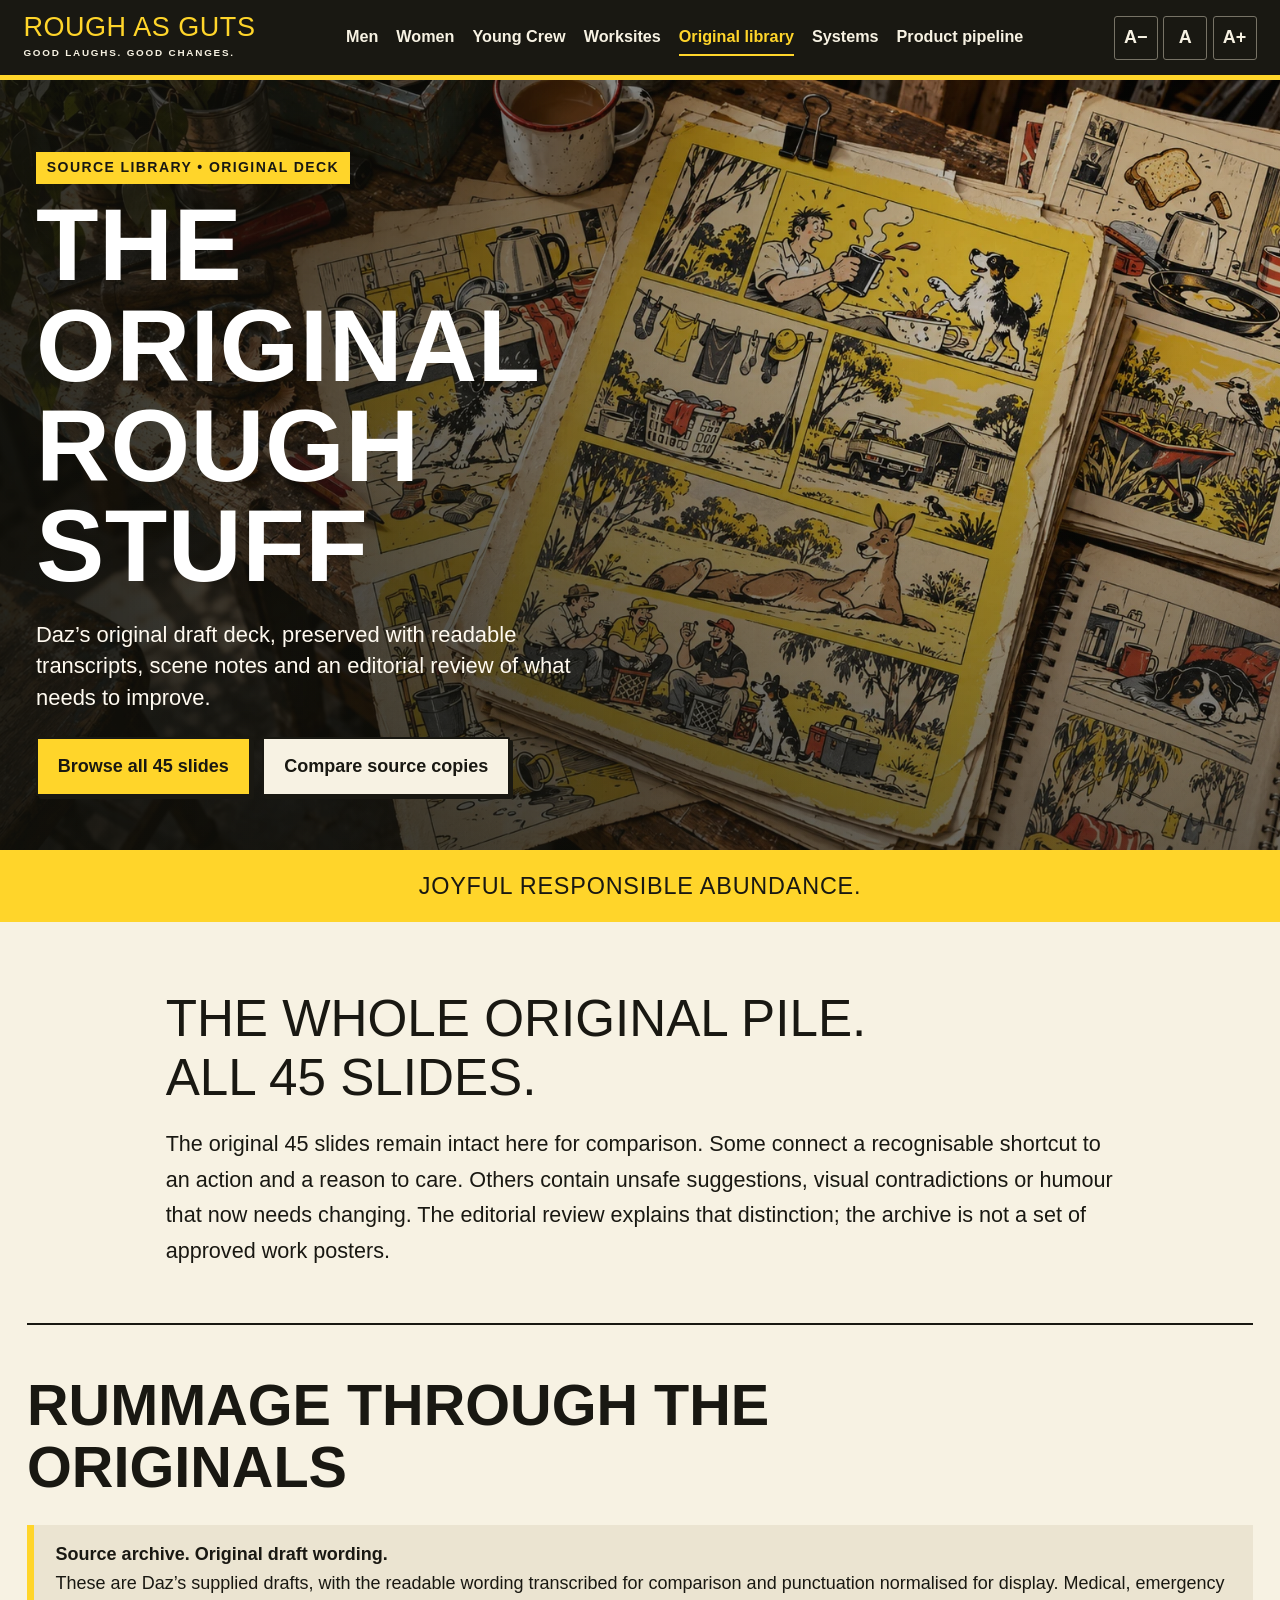
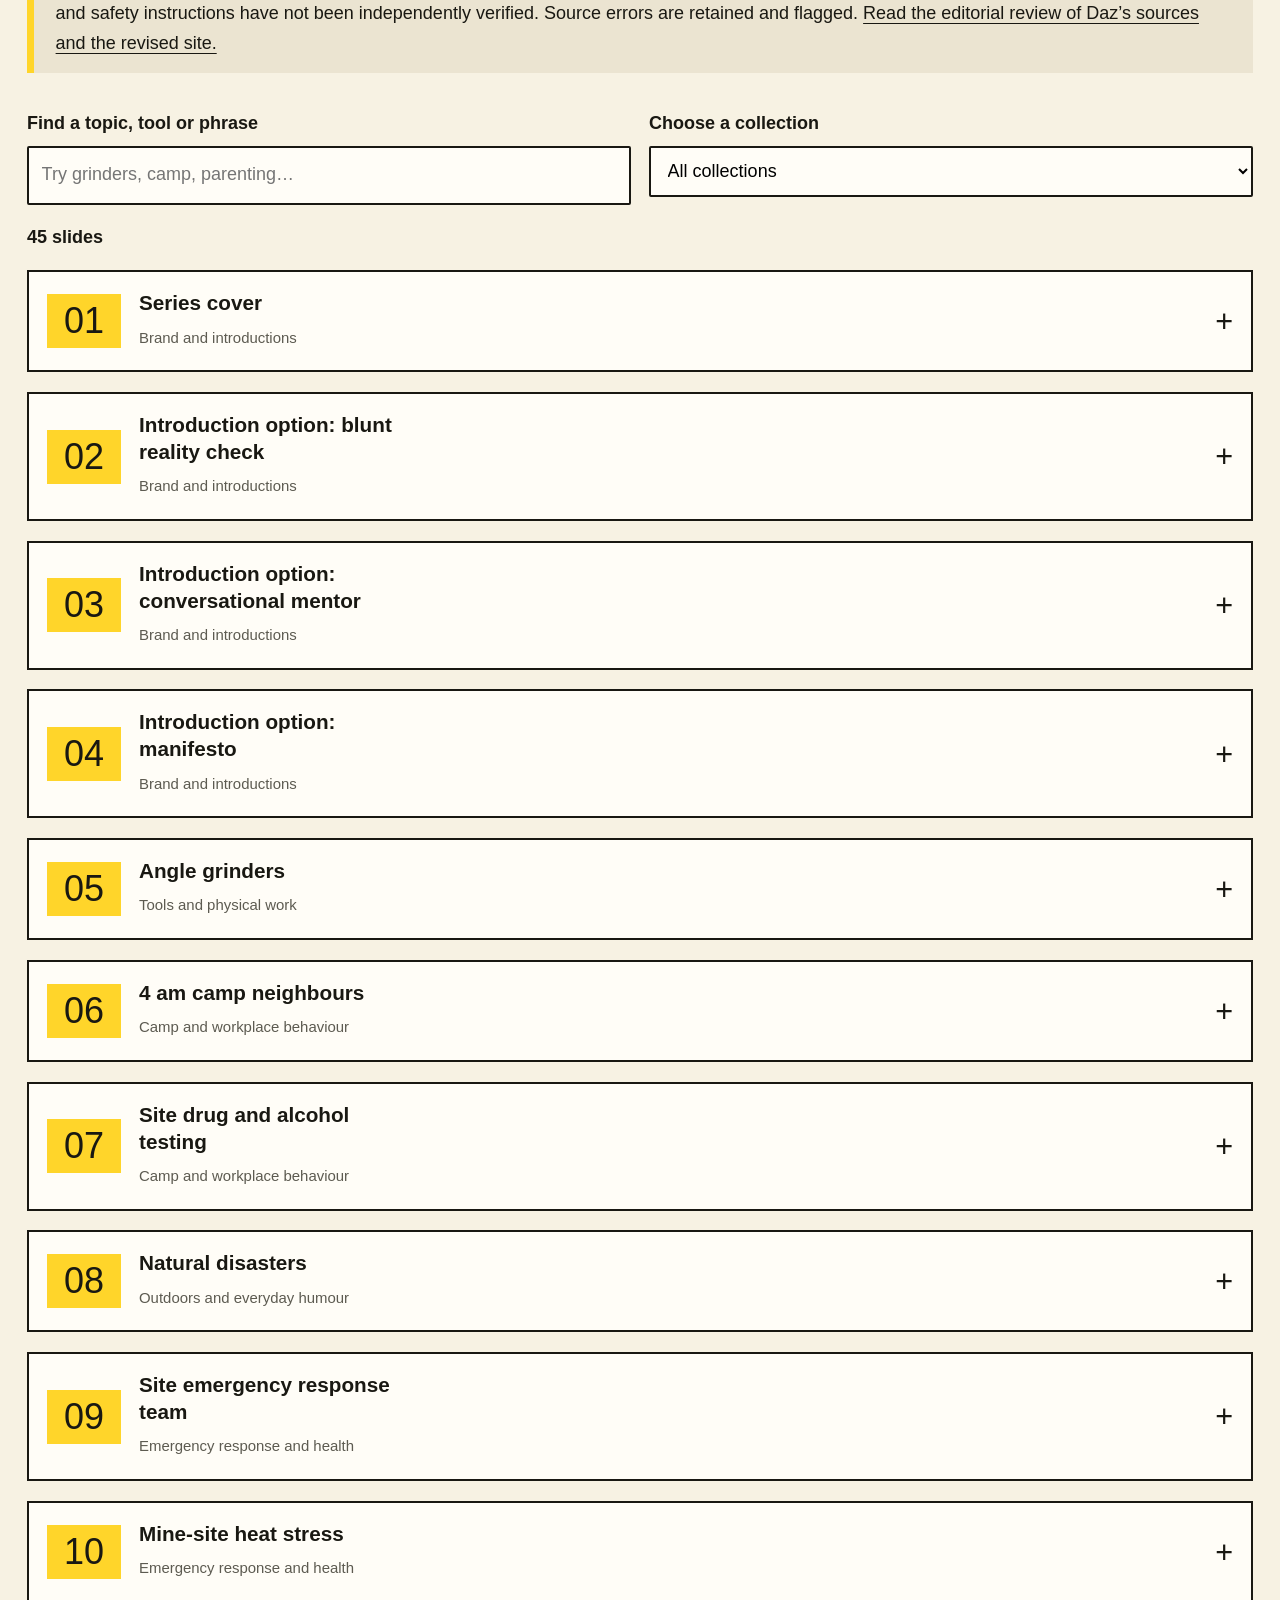
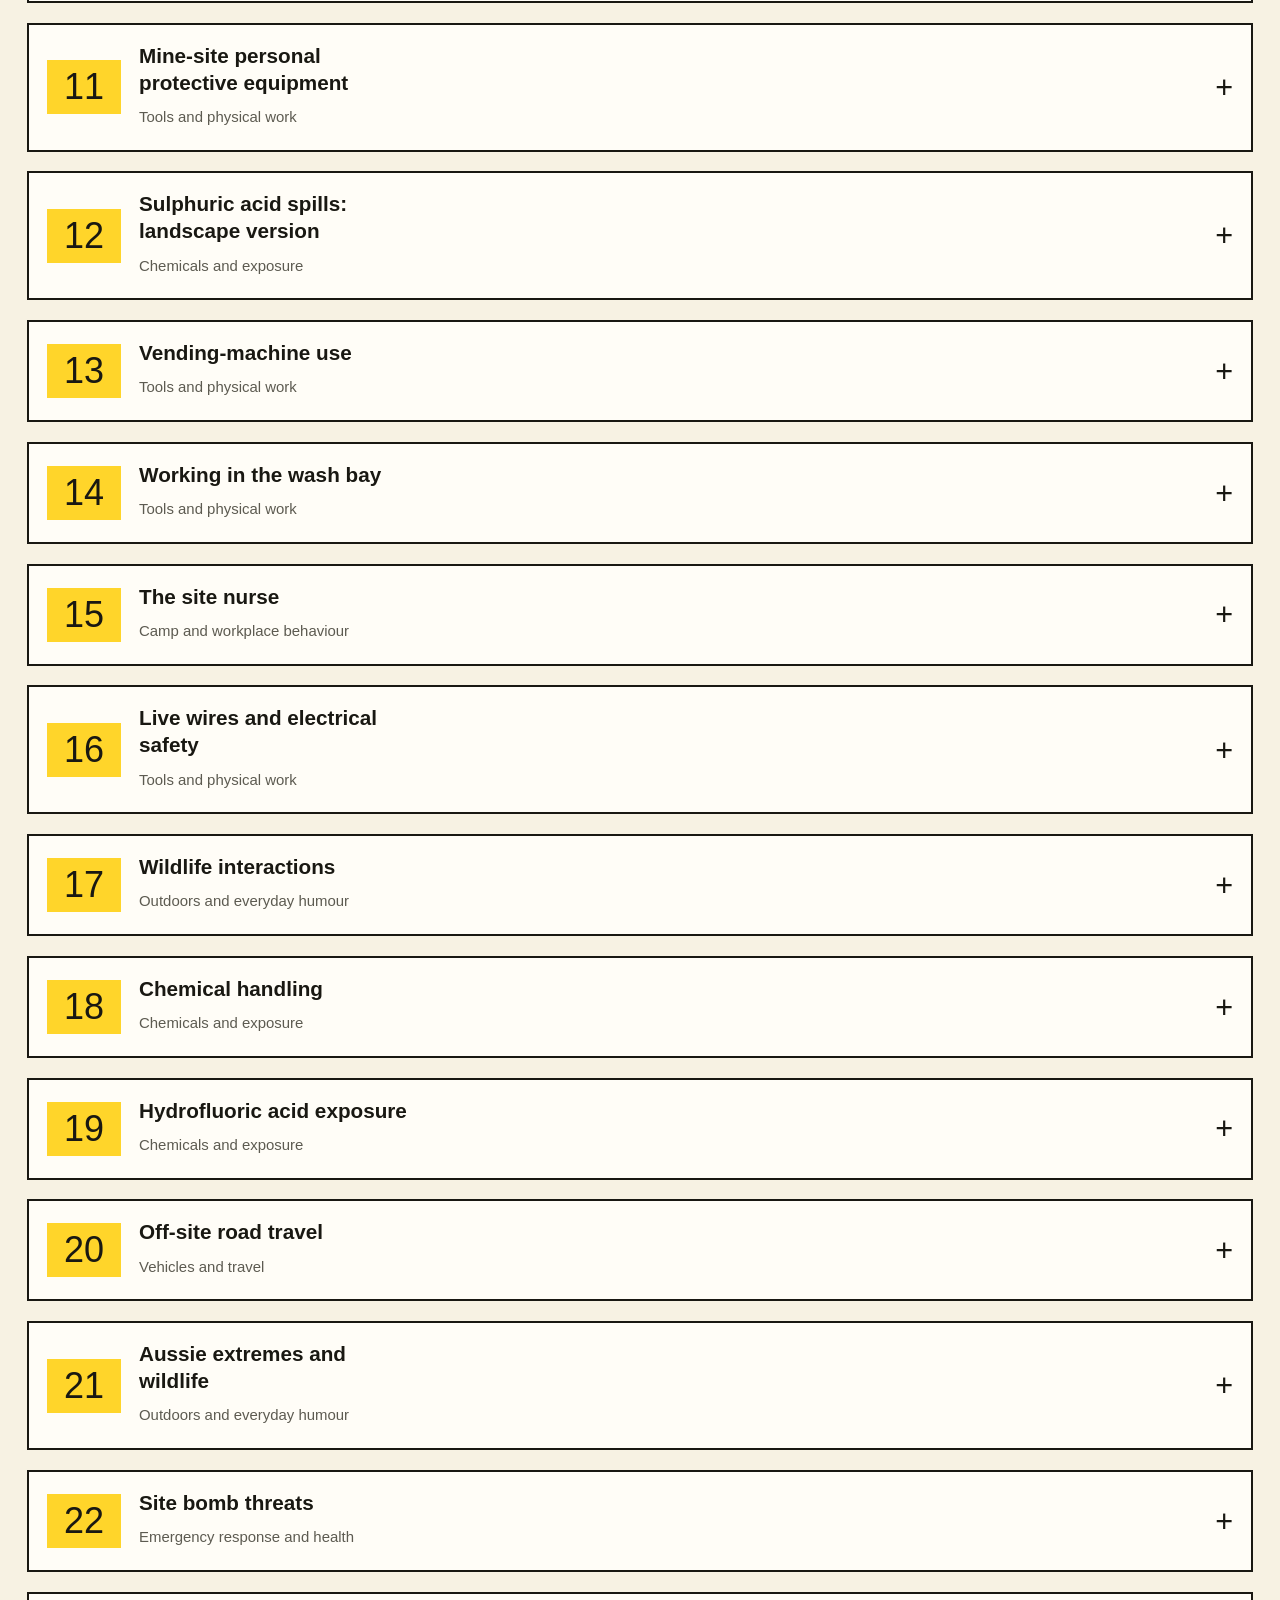
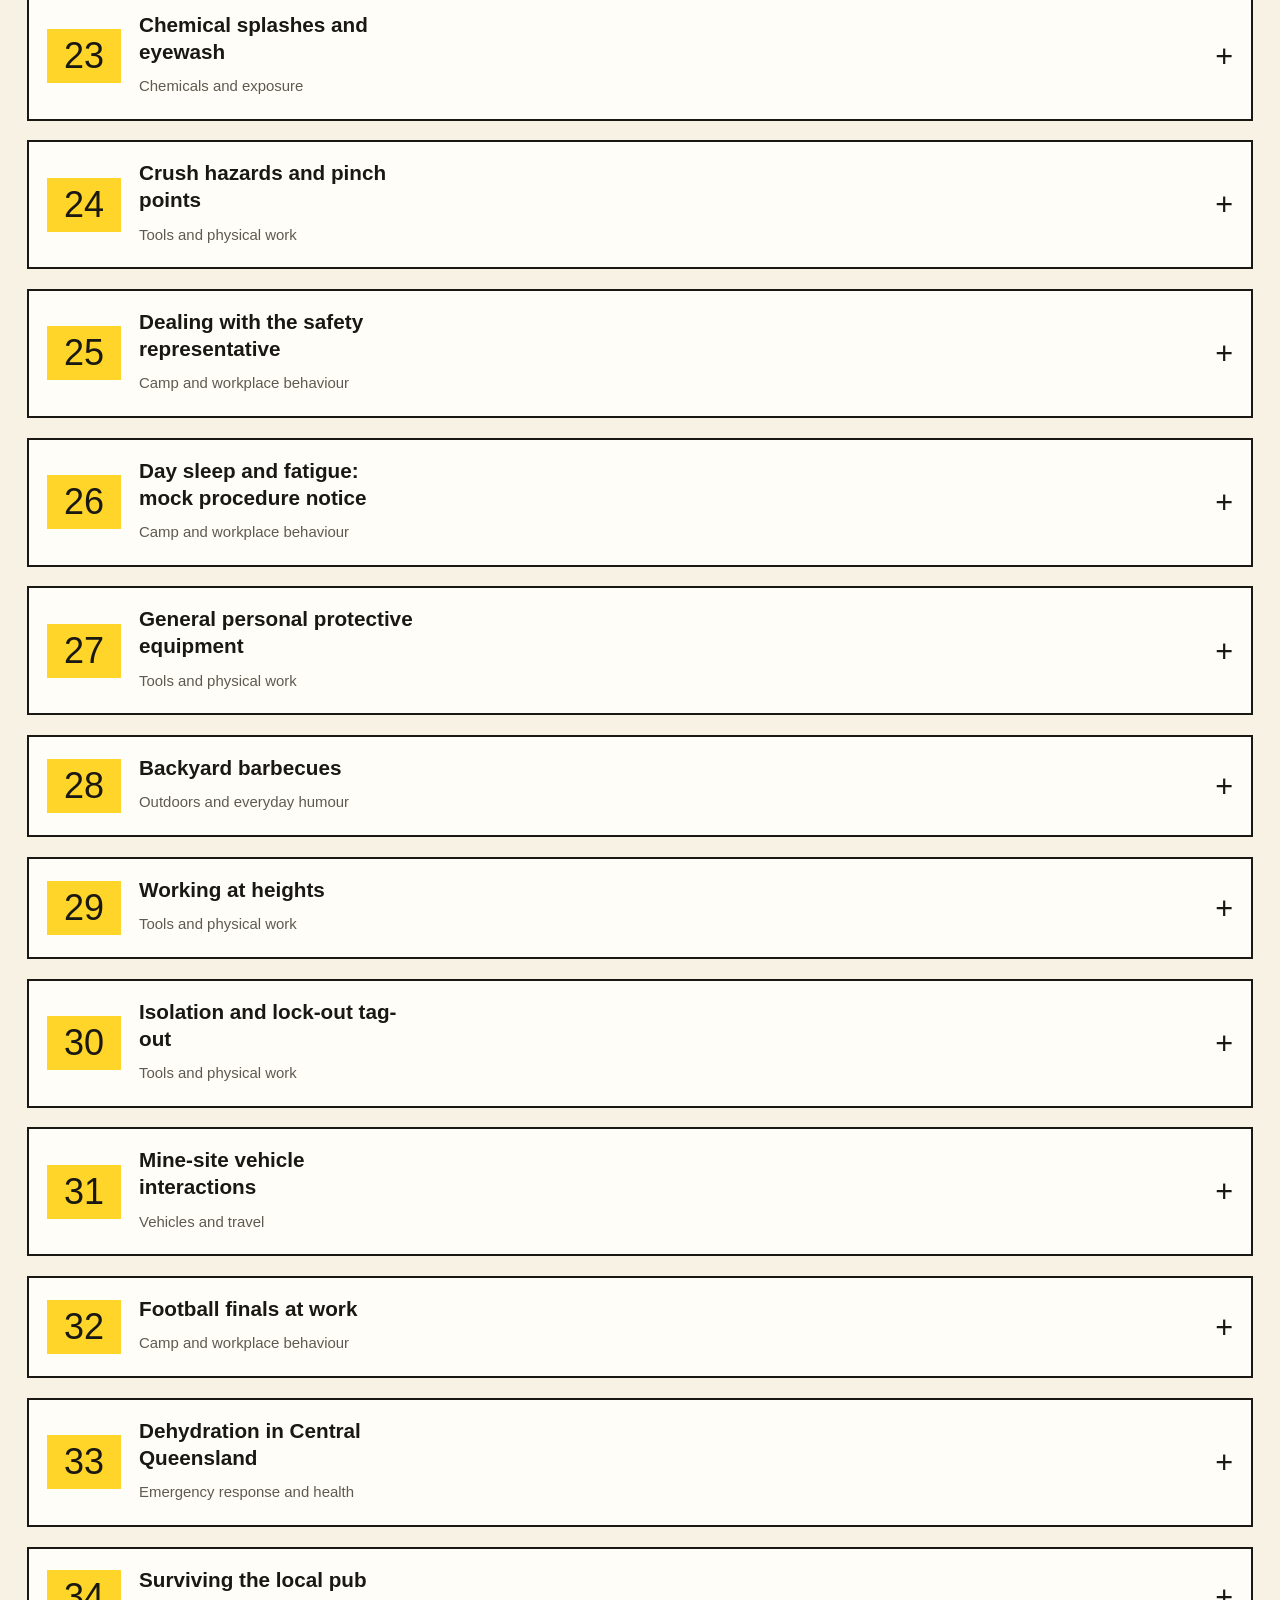
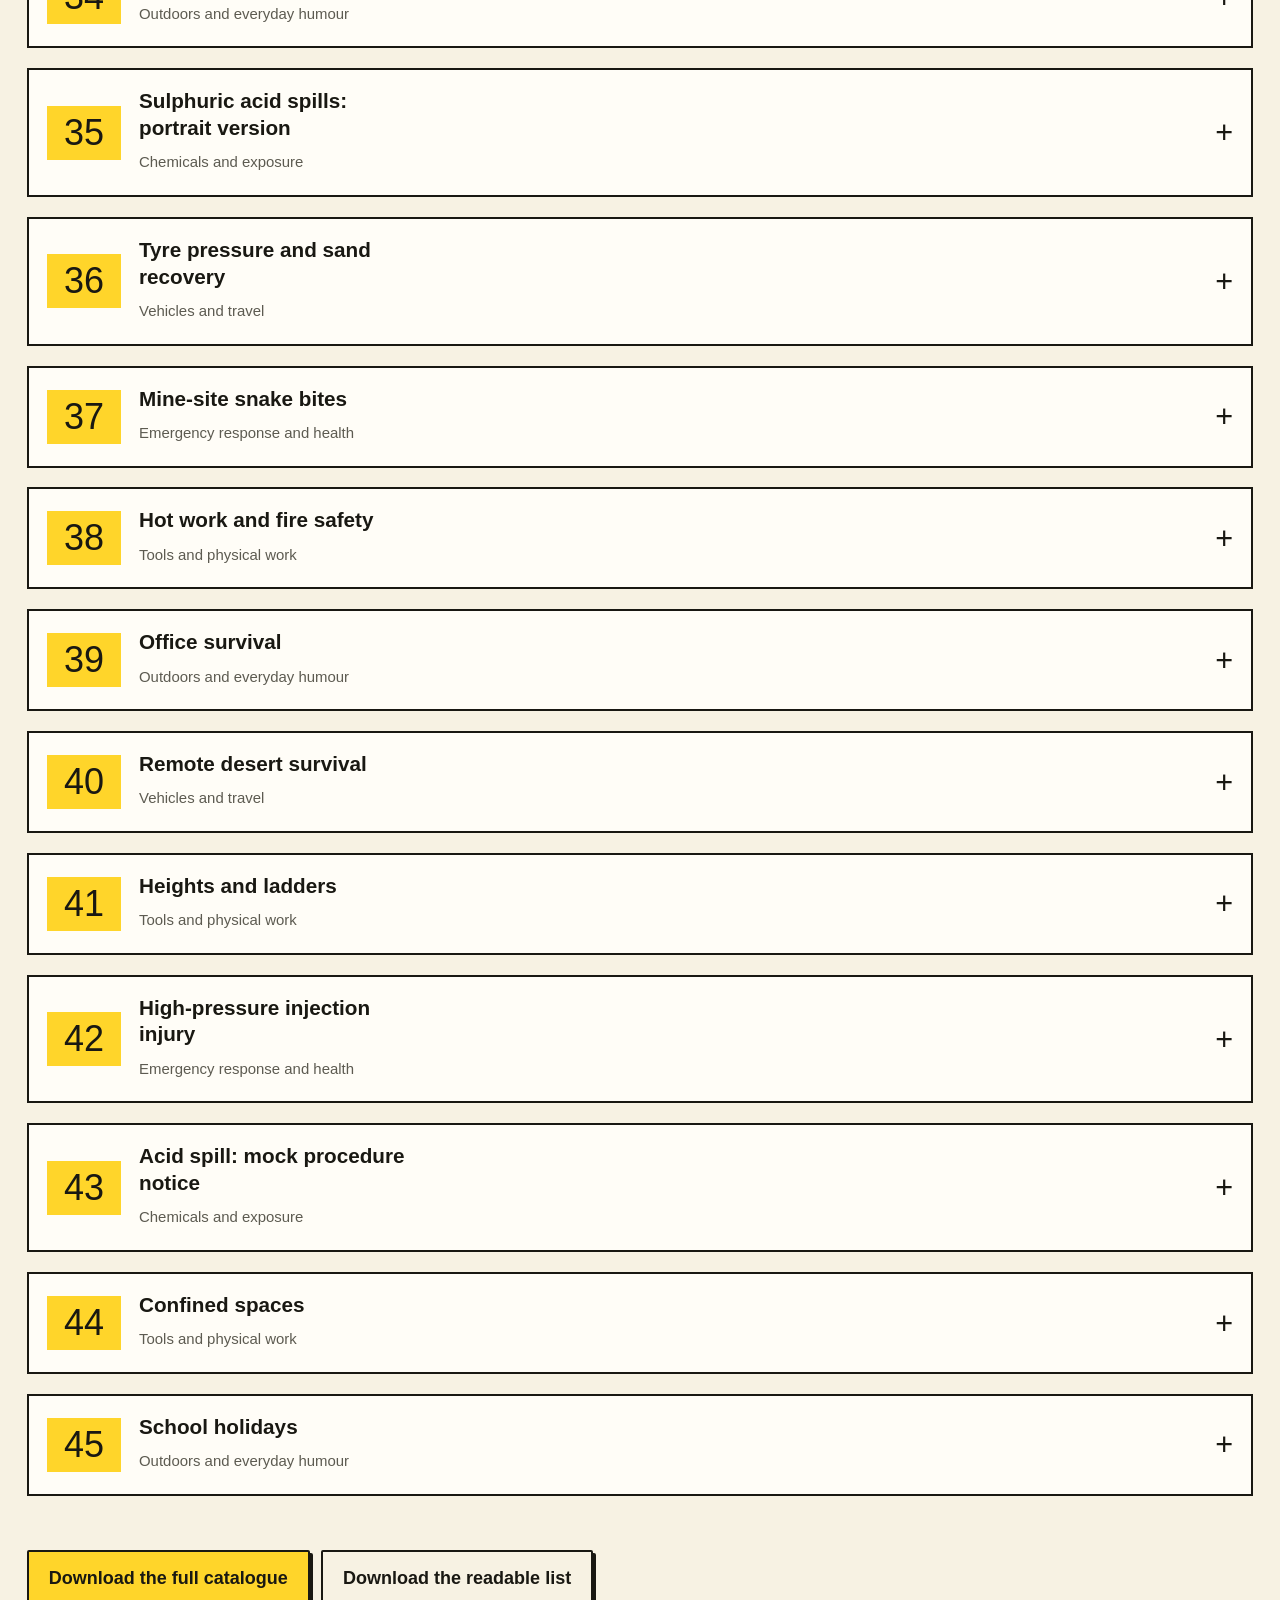
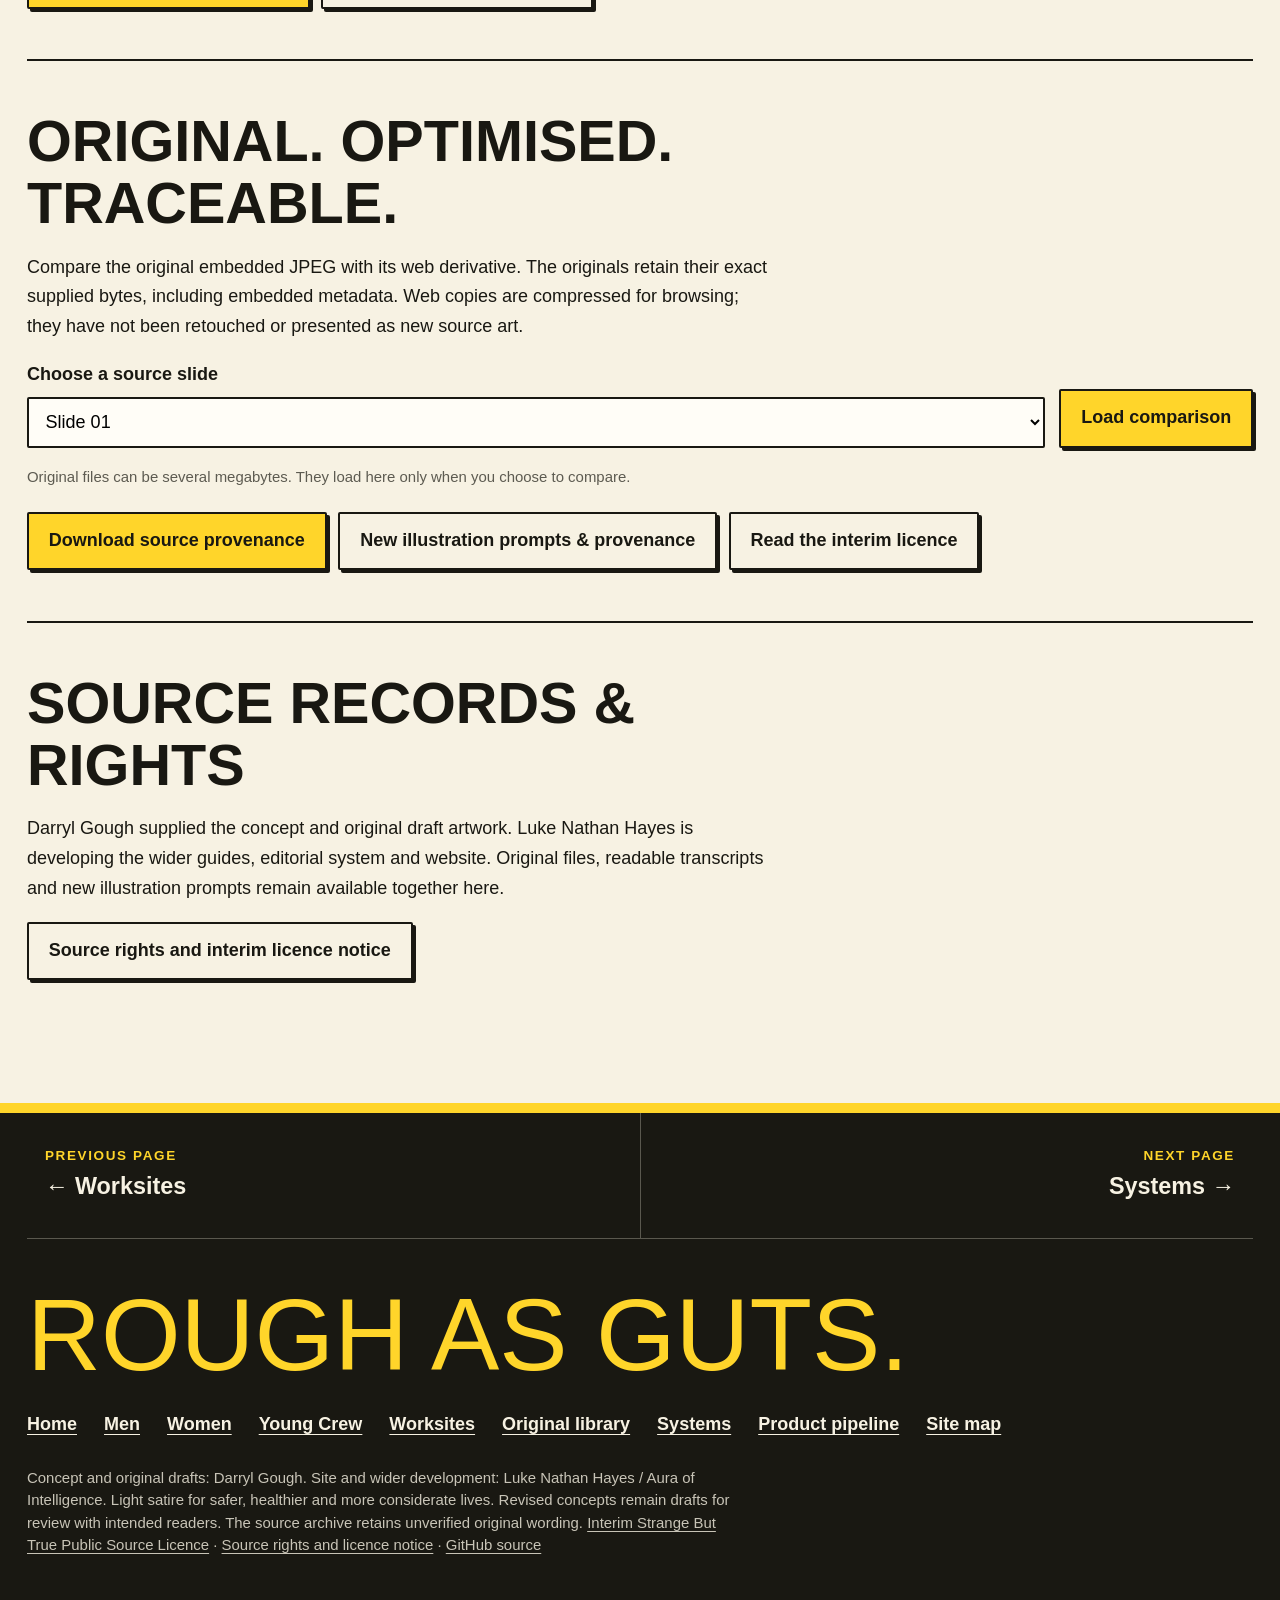
==== commit 28b7e729: "Restore humour that shows care, improvement and shared wellbeing" ====
--- a/library.html
+++ b/library.html
@@ -1 +1 @@
-<!doctype html><html lang="en-AU"><head><meta charset="utf-8"><meta name="viewport" content="width=device-width,initial-scale=1"><title>Original library · Rough as Guts</title><meta name="description" content="The starting material: big headlines, Australian comic humour, mine life, camp life and everyday rough edges."><meta name="theme-color" content="#ffd52a"><link rel="canonical" href="https://auraofintelligence.github.io/rough-as-guts/library.html"><link rel="icon" href="assets/favicon.svg" type="image/svg+xml"><link rel="stylesheet" href="styles.css"><meta property="og:title" content="Original library · Rough as Guts"><meta property="og:description" content="The starting material: big headlines, Australian comic humour, mine life, camp life and everyday rough edges."><meta property="og:type" content="website"><meta property="og:url" content="https://auraofintelligence.github.io/rough-as-guts/library.html"><meta property="og:image" content="https://auraofintelligence.github.io/rough-as-guts/assets/generated/hero-library.webp"><meta name="twitter:card" content="summary_large_image"><script src="site.js" defer></script></head><body data-page="library"><a class="skip-link" href="#main">Skip to content</a><header class="site-header"><a class="brand" href="index.html">ROUGH AS GUTS<small>GOOD LAUGHS. USEFUL HINTS.</small></a><button class="menu-toggle" aria-controls="main-nav" aria-expanded="false">Menu</button><nav id="main-nav" class="main-nav" aria-label="Main navigation"><a href="men.html">Men</a><a href="women.html">Women</a><a href="youth.html">Young Crew</a><a href="workplace.html">Worksites</a><a href="library.html" aria-current="page">Original library</a><a href="systems.html">Systems</a><a href="pipeline.html">Product pipeline</a></nav><div class="read-tools" role="group" aria-label="Text size"><button id="text-smaller" aria-label="Smaller text">A−</button><button id="text-reset" aria-label="Reset text size">A</button><button id="text-larger" aria-label="Larger text">A+</button></div></header><main id="main"><section class="hero"><img class="hero-image" src="assets/generated/hero-library.webp" alt="A visual archive of original Rough as Guts illustrated pages arranged as a browsable collection, with varied subjects and layouts." fetchpriority="high" width="1536" height="1024"><div class="hero-copy"><span class="eyebrow">SOURCE LIBRARY • ORIGINAL DECK</span><h1>The original rough stuff</h1><p class="lead">The starting material: big headlines, Australian comic humour, mine life, camp life and everyday rough edges.</p><div class="hero-actions"><a href="#browse" class="button">Browse all 45 slides</a><a href="#compare" class="button secondary">Compare source copies</a></div></div></section><div class="shout-strip">Big pictures. Plain talk. A useful bloody hint.</div><div class="container intro reading" id="inside"><p class="big-quote">The whole original pile. All 45 slides.</p><p>Daz’s supplied deck lives here in full: 42 original images and three text-only introduction slides. Search a topic, open a slide for readable wording and scene notes, or compare the exact original with its optimised web copy below.</p></div><section class="section container" id="browse"><h2>Rummage through the originals</h2><div class="notice"><strong>Source archive. Original draft wording.</strong>These are Daz’s supplied drafts, with the readable wording transcribed for comparison and punctuation normalised for display. Medical, emergency and safety instructions have not been independently verified. Source errors are retained and flagged.</div><div class="filters"><div class="field"><label for="library-search">Find a topic, tool or phrase</label><input id="library-search" type="search" placeholder="Try grinders, camp, parenting…"></div><div class="field"><label for="category-filter">Choose a collection</label><select id="category-filter"><option value="">All collections</option><option>Brand and introductions</option><option>Camp and workplace behaviour</option><option>Chemicals and exposure</option><option>Emergency response and health</option><option>Outdoors and everyday humour</option><option>Tools and physical work</option><option>Vehicles and travel</option></select></div></div><p class="results-count" id="results-count" aria-live="polite">45 slides</p><div class="library-list"><details class="slide-entry" id="slide-1" data-category="Brand and introductions"><summary><span class="slide-number">01</span><span><h2>Series cover</h2><span class="summary-category">Brand and introductions</span></span><span class="expand-mark" aria-hidden="true">+</span></summary><div class="slide-content"><span class="tag">Original draft · slide 1</span><div class="slide-layout"><div><img class="source-poster" src="assets/references/slide-01.webp" width="2816" height="1536" alt="Daz’s original draft artwork for Series cover" loading="lazy"><div class="poster-actions"><button class="button" data-poster="1">Zoom poster</button><a class="button secondary" href="assets/originals/slide-01.jpg" download>Original file</a><a class="button secondary" href="library.html?slide=1#compare">Compare copies</a></div><p class="caption">Optimised web copy shown. Exact original retained for provenance.</p></div><div class="transcript"><h3>THE ROUGH-AS-GUTS GUIDE TO EVERYTHING</h3><p>Life, Survival, and Other Sh*t</p><h3>Book-cover mock-up</h3><p class="text-source">THE ROUGH-AS-GUTS GUIDE TO EVERYTHING</p><p class="text-source">Life, Survival, and Other Sh*t</p><p class="text-source">Written by The Whole Crew, Volume 1</p><p class="text-source">DIY OR DIE</p><p class="scene-note">Scene: A battered brown cardboard-covered book lies diagonally on a deeply scratched, stained timber workbench. Its thick spine is repaired with silver duct tape. Loose handwritten papers protrude. Black brush lettering fills the cover. A beanie-wearing skull holds a spanner and a bottle. Cracked yellow smiley stickers and DIY OR DIE stickers decorate the cover. A pencil, keys and an open rolling-tobacco packet sit nearby in the full embedded image.</p><h3>Separate editable slide captions</h3><p>A parody of life’s biggest killers.</p><p>Pages of handy tips</p><details><summary>Source defects and unclear lettering</summary><ul><li>The cover image is cropped within slide 1. The scene description also inventories the full embedded asset, which includes surrounding workbench props outside the slide crop.</li><li>The top small DIY sticker appears to contain an extra Y; surrounding paper scribbles are not reliably readable.</li></ul></details><details><summary>Image brief ingredients</summary><p>Layout: cover</p><ul><li>Keep photorealistic workbench cover art distinct from the illustrated comic-poster style used later.</li><li>Preserve worn materials, duct-tape binding, black hand-painted lettering and cracked yellow smileys as separate style ingredients.</li><li>The editable captions belong to the presentation and are separate from the lettering on the book cover.</li></ul><p>The JSON download contains the full source record and a separate draft image prompt for each scene.</p></details></div></div></div></details><details class="slide-entry" id="slide-2" data-category="Brand and introductions"><summary><span class="slide-number">02</span><span><h2>Introduction option: blunt reality check</h2><span class="summary-category">Brand and introductions</span></span><span class="expand-mark" aria-hidden="true">+</span></summary><div class="slide-content"><span class="tag">Original draft · slide 2</span><div class="slide-layout"><div class="notice">Text-only slide. This is one of three alternative introductions.</div><div class="transcript"><h3>Option 1: The Blunt Reality Check</h3><h3>Option 1: The Blunt Reality Check</h3><p class="text-source">&quot;This isn&#x27;t a textbook, and it sure as hell isn&#x27;t a philosophy degree. Life doesn&#x27;t hand you a pristine 500-page manual printed on glossy paper. It throws you into the deep end with a roll of duct tape and tells you to figure it out. This book is that roll of duct tape. No fluff, no academic jargon, no high-minded theory. Just the raw, functional, rough-as-guts rules for navigating everything from fixing a leaky tap to surviving human interaction, without losing your sanity.&quot;</p><p class="scene-note">Scene: No illustration is present. The slide contains a bold option label followed by an introductory paragraph.</p><details><summary>Image brief ingredients</summary><p>Layout: intro</p><ul><li>Voice option: Blunt, profane, direct.</li><li>Interpretive image seeds, not source artwork: Duct tape as a visual metaphor for improvised help. The deep end, a leaking tap and human interaction are examples in the prose, not illustrated scenes on the source slide.</li><li>Treat slides 2-4 as alternative introductions rather than three sequential instructions.</li></ul><p>The JSON download contains the full source record and a separate draft image prompt for each scene.</p></details></div></div></div></details><details class="slide-entry" id="slide-3" data-category="Brand and introductions"><summary><span class="slide-number">03</span><span><h2>Introduction option: conversational mentor</h2><span class="summary-category">Brand and introductions</span></span><span class="expand-mark" aria-hidden="true">+</span></summary><div class="slide-content"><span class="tag">Original draft · slide 3</span><div class="slide-layout"><div class="notice">Text-only slide. This is one of three alternative introductions.</div><div class="transcript"><h3>Option 2: The Conversational Mentor</h3><h3>Option 2: The Conversational Mentor</h3><p class="text-source">&quot;Look, most guides are written by experts who forgot what it&#x27;s like to know absolutely nothing. They give you step 12 when you haven&#x27;t even found the toolbox yet. The Rough-as-Guts Guide to Everything is built on a simple premise: if it works, it works. We’re stripping away the polish, skipping the filler, and getting straight to the dirt-under-the-fingernails basics of how things actually operate in the real world. Grab a drink, pull up a chair, and let&#x27;s get into it.&quot;</p><p class="scene-note">Scene: No illustration is present. The slide contains a bold option label followed by an introductory paragraph.</p><details><summary>Image brief ingredients</summary><p>Layout: intro</p><ul><li>Voice option: Conversational, approachable, peer-to-peer.</li><li>Interpretive image seeds, not source artwork: Finding the toolbox, dirt under fingernails, a drink and a chair are imagery suggested by the writing. The original slide contains text only.</li><li>Treat slides 2-4 as alternative introductions rather than three sequential instructions.</li></ul><p>The JSON download contains the full source record and a separate draft image prompt for each scene.</p></details></div></div></div></details><details class="slide-entry" id="slide-4" data-category="Brand and introductions"><summary><span class="slide-number">04</span><span><h2>Introduction option: manifesto</h2><span class="summary-category">Brand and introductions</span></span><span class="expand-mark" aria-hidden="true">+</span></summary><div class="slide-content"><span class="tag">Original draft · slide 4</span><div class="slide-layout"><div class="notice">Text-only slide. This is one of three alternative introductions.</div><div class="transcript"><h3>Option 3: The Manifesto Call-to-Action</h3><h3>Option 3: The Manifesto Call-to-Action</h3><p class="text-source">&quot;Perfection is a trap. If you wait until you have the perfect tools, the perfect plan, or the perfect understanding, you’ll spend your whole life standing on the sidelines. Welcome to the rough-as-guts approach to life: dirty solutions that actually work, survival skills for everyday chaos, and practical wisdom forged in trial and error. You don&#x27;t need a diploma to master the universe. You just need enough grit to patch the holes as you go.&quot;</p><p class="scene-note">Scene: No illustration is present. The slide contains a bold option label followed by an introductory paragraph.</p><details><summary>Image brief ingredients</summary><p>Layout: intro</p><ul><li>Voice option: Defiant, impatient with perfection.</li><li>Interpretive image seeds, not source artwork: Standing on the sidelines, patching holes and trial-and-error repairs are imagery suggested by the writing. The original slide contains text only.</li><li>Treat slides 2-4 as alternative introductions rather than three sequential instructions.</li></ul><p>The JSON download contains the full source record and a separate draft image prompt for each scene.</p></details></div></div></div></details><details class="slide-entry" id="slide-5" data-category="Tools and physical work"><summary><span class="slide-number">05</span><span><h2>Angle grinders</h2><span class="summary-category">Tools and physical work</span></span><span class="expand-mark" aria-hidden="true">+</span></summary><div class="slide-content"><span class="tag">Original draft · slide 5</span><div class="slide-layout"><div><img class="source-poster" src="assets/references/slide-05.webp" width="896" height="1200" alt="Daz’s original draft artwork for Angle grinders" loading="lazy"><div class="poster-actions"><button class="button" data-poster="5">Zoom poster</button><a class="button secondary" href="assets/originals/slide-05.jpeg" download>Original file</a><a class="button secondary" href="library.html?slide=5#compare">Compare copies</a></div><p class="caption">Optimised web copy shown. Exact original retained for provenance.</p></div><div class="transcript"><h3>DON’T LOSE YOUR FACE! THE ROUGH-AS-GUTS GUIDE TO ANGLE GRINDERS</h3><h3>STEP 1 GUARD YOUR LIFE (FIT THE GUARD)</h3><p class="text-source">Keep the bloody guard on. Taking it off to fit a bigger wheel makes you an idiot, not efficient.</p><p class="text-source">It’s a grenade, not a tool. That disc spins at 11,000 RPM. If it binds and explodes.</p><blockquote>It fits if I force it!</blockquote><p class="caption">In-image labels: GUARD (OFF!)</p><p class="scene-note">Scene: Grinning hard-hatted male worker in yellow hi-vis holds an angle grinder fitted with an oversized unguarded wheel. A smaller detached guard is labelled beside a bin of metal scrap; separate scrap bucket at right.</p><h3>STEP 2 THE TWO-HAND TANGO (GRIP &amp; STANCE)</h3><p class="text-source">One hand is for cowboys. Leave the 10-gallon hat at home and grip the tool with BOTH hands like you actually want to keep your fingers.</p><p class="text-source">Stand clear of the kick. Position your body to the side of the cut. When it grabs, you want it flying past your ribs, not through them.</p><p class="caption">In-image labels: PLAMMABLE</p><p class="scene-note">Scene: Cowboy-hatted worker operates sparking angle grinder one-handed while holding a detached guard in the other hand. Sparks point toward red and green fuel cans and a green gas cylinder; a startled background worker recoils. Horseshoe icon beside heading.</p><h3>STEP 3 SPARK CONTROL (THE FIRING LINE)</h3><p class="text-source">Wait for it to atop. Stop showering your boots, tool onto the bench, and the flammable rubbish pile.</p><p class="text-source">Check the test. Don’t pack up and bolt for the grass don’t mix with a 1,200-degree shower of molten metal. Donietly smouldering in the dark.</p><p class="scene-note">Scene: Worker in hi-vis lays a corded grinder on a wooden bench. Wheel appears to keep spinning against the tabletop with small sparks; smoke curls upward. Flame and smoking bench icons.</p><h3>THE ‘DON’T BE A DRIFTER’ CHECKLIST</h3><h4>NO PINCHIN’ LOCKS</h4><p class="text-source">Do NOT use makeshift ties.</p><p class="text-source">(It must require a unique key, not a scissor cut.) - Retained from IIMS lor consistency with the oversll guide concept.)</p><p class="text-source">REVISED to fit → Angle Grinders.</p><p class="text-source">NO “SAFETY SQUINTS”</p><p class="text-source">Do NOT use your eyelids as PPE, (Steel splinters in the cornea require a hospital magnet and a very long needle. Wear the face shield).</p><p class="scene-note">Scene: Close-up of squinting eye beside flying sparks, with two small skull icons; unrelated lockout text sits above eye.</p><h4>NO “SHE’LL BE RIGHT”</h4><p class="text-source">Do NOT trust a mate’s word.</p><p class="text-source">(Verify isolation yourself or risk getting crnshed.)</p><p class="text-source">- Retained from «IMAGE:6» for consistency.</p><p class="text-source">REVISED to fit → Angle Grinders.</p><p class="text-source">NO “FLAMIN’ FLANNELS”</p><p class="text-source">Da NOT wear loose clothing or frayed sleeves.</p><p class="text-source">(The spindle will happily roll your shirt (and your skin) right into the gearbox).</p><p class="scene-note">Scene: Bare hand protrudes from a loose frayed red flannel sleeve, with lines suggesting snagging or danger.</p><h4>NO COCKY SHORTCUTS</h4><p class="text-source">Do NOT clear jams on live gear.</p><p class="text-source">(The machine doesn’t care about your fingers or timline.)</p><p class="text-source">- Refsined from [unclear]IMAGE-0&gt; for consistency.</p><p class="text-source">REVISED to fit → Angle Grinders.</p><p class="text-source">NO “SHE’LL BE RIGHT” DISCS.</p><p class="text-source">Do NOT use damaged or dropped wheels.</p><p class="text-source">(If it hit the concrete floor, it’s compromised. A cracked disc is just a bomb waiting for a trigger)</p><p class="scene-note">Scene: Cracked grinder disc with red X.</p><details><summary>Source defects and unclear lettering</summary><ul><li>Step 3 body is visibly garbled: ‘atop’, broken sentence about boots/tool/bench, ‘Check the test’, ‘Donietly’.</li><li>Checklist visibly contains AI revision notes, image placeholders, and inherited lockout wording unrelated to this topic. Some small words are malformed; transcriptions follow visible lettering as closely as possible.</li><li>Bullets and imagery include claims and implied procedures that have not been verified.</li><li>The small flammable sign in step 2 reads PLAMMABLE. Some tiny revision-note gibberish and placeholder delimiters are only approximate transcriptions.</li></ul></details><details><summary>Image brief ingredients</summary><p>Layout: steps_checklist</p><ul><li>Separate final poster lettering from illustration. Preserve oversize unguarded grinder, cowboy one-handed stance, sparks near flammables, and spinning wheel on bench as depicted failures.</li><li>Do not copy revision notes or broken source prose into a regenerated final asset without editorial approval.</li><li>Original safety claims are unverified.</li></ul><p>The JSON download contains the full source record and a separate draft image prompt for each scene.</p></details></div></div></div></details><details class="slide-entry" id="slide-6" data-category="Camp and workplace behaviour"><summary><span class="slide-number">06</span><span><h2>4 am camp neighbours</h2><span class="summary-category">Camp and workplace behaviour</span></span><span class="expand-mark" aria-hidden="true">+</span></summary><div class="slide-content"><span class="tag">Original draft · slide 6</span><div class="slide-layout"><div><img class="source-poster" src="assets/references/slide-06.webp" width="896" height="1200" alt="Daz’s original draft artwork for 4 am camp neighbours" loading="lazy"><div class="poster-actions"><button class="button" data-poster="6">Zoom poster</button><a class="button secondary" href="assets/originals/slide-06.jpeg" download>Original file</a><a class="button secondary" href="library.html?slide=6#compare">Compare copies</a></div><p class="caption">Optimised web copy shown. Exact original retained for provenance.</p></div><div class="transcript"><h3>SILENCE THE WATERFALL! THE ROUGH-AS-GUTS GUIDE TO 4AM CAMP NEIGHBOURS</h3><h3>STEP 1 THE THERMAL ACOUSTIC RESONANCE (THE 4AM WAKE-UP CALL)</h3><p class="text-source">Camp donga walls are structurally identical to wet tissue paper. When your neighbor wakes up at 04:00 to clear their bladder, the sound resonance transforms a simple bodily function into a roaring, high-pressure industrial waterfall. Brace your ears, deploy earplugs early, and prepare your mind for the acoustic onslaught.</p><blockquote>I CAN HEAR EVERYTHING! IT’S A FLOOD!</blockquote><p class="scene-note">Scene: Worker lies awake in bed under grey bedding with hands clamped over ears. Huge yellow sound-wave graphic travels through thin shared wall.</p><h3>STEP 2 HUNT THE TACTICAL AIM ANGLE (THE PORCELAIN MUFFLER)</h3><p class="text-source">If you are the one waking up early, exhibit basic operational courtesy. Do not aim directly into the center water trap like you are trying to drill a hole through the plumbing. Utilize the “Silent Rim Strategy”: angle the stream against the dry side porcelain curve to suppress decibel levels and preserve your neighbor’s REM sleep.</p><blockquote>Angle it for silence! preserve neighbour’s REM!</blockquote><p class="caption">In-image labels: The Silent Rim Strategy.</p><p class="scene-note">Scene: Diagram of open toilet with orange arrow pointing toward inside rim. At right hard-hatted worker stands urinating into a toilet, illustrating stream angle.</p><h3>STEP 3 GET THE HELL BACK TO SLEEP (THE WALL THUMP RECOVERY)</h3><p class="text-source">If the noise breaches your auditory defenses, do not launch a verbal war or scream through the vent. Deliver one sharp, controlled, structural thump to the shared drywall with the heel of your work boot. This site code instantly signals the operator on the other side to throttle down their volumetric flow rate immediately.</p><blockquote>Throttle down! Universal site code!</blockquote><blockquote>Deliver one sharp, controlled, structural thump!</blockquote><p class="scene-note">Scene: A yellow-hi-vis worker raises a booted leg and kicks the shared wall on the left. A cropped orange-clad person is visible at the wall centre. A separate startled yellow-hi-vis man on the right holds a hand at his chest. An impact starburst marks the wall thump.</p><h3>THE ‘DON’T BE A DRIFTER’ CHECKLIST</h3><h4>NO CENTER-POOL DRILLING</h4><p class="text-source">Do not stand dead-center and let fly with maximum force. Your neighbor does not need a live broadcast of your fluid dynamics at four in the morning.</p><p class="scene-note">Scene: Worker holds a long hose with high-pressure jet producing a large splash.</p><h4>NO VENTILATION SLAM DANCES</h4><p class="text-source">Do not slam the plastic bathroom door or yank the exhaust fan cord like you’re starting a chainsaw. Move like a stealth operative.</p><p class="scene-note">Scene: Worker pushes/slams bathroom door beside wall-mounted extractor fan and pull cord; red X.</p><h4>NO REVENGE WATERWORKS</h4><p class="text-source">Do not turn your own shower on maximum pressure at 05:00 just to get back at them. Escalating the camp plumbing war goes nobody gets any sleep before the pre-start meeting.</p><p class="scene-note">Scene: Worker uses a shower with vigorous spray while holding a small object; red X.</p><details><summary>Source defects and unclear lettering</summary><ul><li>Final checklist sentence is malformed: ‘Escalating the camp plumbing war goes nobody gets any sleep…’.</li><li>‘Neighbor’ and ‘neighbour’ spellings vary. ‘Thermal acoustic resonance’ is presented as comic technical language.</li><li>Original source depicts wall kicking as a solution; source claims not verified.</li></ul></details><details><summary>Image brief ingredients</summary><p>Layout: steps_checklist</p><ul><li>Keep this as shared-wall camp etiquette comedy with exaggerated sound waves, toilet aim diagram, and escalating noise gags.</li><li>Preserve distinction between diagram, action scene, and prohibited checklist actions.</li><li>Original safety and behavioural claims are unverified.</li></ul><p>The JSON download contains the full source record and a separate draft image prompt for each scene.</p></details></div></div></div></details><details class="slide-entry" id="slide-7" data-category="Camp and workplace behaviour"><summary><span class="slide-number">07</span><span><h2>Site drug and alcohol testing</h2><span class="summary-category">Camp and workplace behaviour</span></span><span class="expand-mark" aria-hidden="true">+</span></summary><div class="slide-content"><span class="tag">Original draft · slide 7</span><div class="slide-layout"><div><img class="source-poster" src="assets/references/slide-07.webp" width="896" height="1200" alt="Daz’s original draft artwork for Site drug and alcohol testing" loading="lazy"><div class="poster-actions"><button class="button" data-poster="7">Zoom poster</button><a class="button secondary" href="assets/originals/slide-07.jpeg" download>Original file</a><a class="button secondary" href="library.html?slide=7#compare">Compare copies</a></div><p class="caption">Optimised web copy shown. Exact original retained for provenance.</p></div><div class="transcript"><h3>BLOW ZERO OR BLOW A MILLION! THE ROUGH-AS-GUTS GUIDE TO SITE DRUG &amp; ALCOHOL TESTING</h3><h3>STEP 1 THE DAWN CHORUS (RANDOM &amp; BLANKET TESTING)</h3><p class="text-source">The gatehouse doesn’t play favourites. Whether it’s a random token draw at the turnstile or a 100% blanket test for the whole crew on day shift, you’ve got to face the machine.</p><p class="text-source">No exceptions for anyone. From the greenest trainee to the site project manager, everyone lines up and steps up when their number is called.</p><p class="caption">In-image labels: 200[unclear]</p><p class="scene-note">Scene: Worker stands facing wall-mounted breath-test unit beside gatehouse turnstile. Another hard-hatted worker records results on clipboard.</p><h3>STEP 2 PRESERVE THE PEEPERS (THE EYE TEST &amp; COGNITION)</h3><p class="text-source">Fitness for work starts at the face. Supervisors aren’t just checking your boots. They are looking for bloodshot peepers, sluggish speech, and delayed reaction times.</p><p class="text-source">If you’re tracking sideways, you’re sitting down. If a supervisor suspects you are impaired by exhaustion, prescription meds, or last night’s session, you’ll be pulled for a formal assessmiately.</p><p class="scene-note">Scene: Supervisor holds a raised finger in front of a serious-looking orange-shirted worker’s face for an eye/reaction test; circular eye-like icon beside heading.</p><h3>STEP 3 FILL THE CUP (ORAL SWAB &amp; URINE TESTING)</h3><p class="text-source">Play stupid games, win stupid prizes. Testing positive or refusing to provide a sample means you are stood down immediately pending a laboratory confirmation test.</p><p class="text-source">Keep your record clean. A confirmed positive breach doesn’t just lose you this job. It flags your name across the entire mining network, turning you into a permanent drifter.</p><p class="caption">In-image labels: STOOD DOWN</p><p class="scene-note">Scene: Masked female clinician wearing glasses and blue gloves handles a sample cup at clinic bench while worried hi-vis male worker waits. Large red rubber-stamp motif reads STOOD DOWN.</p><h3>THE ‘DON’T BE A DRIFTER’ CHECKLIST</h3><h4>NO “SHE’LL BE RIGHT” SESSIONS</h4><p class="text-source">Do NOT rely on luck. (Thinking a cold shower or a strong coffee will clear last night’s heavy ssssion bslore the 6:00 AM blow is a one-way trip to the unemployment line).</p><p class="scene-note">Scene: Worried worker looks at phone beside assorted beer bottles/cans and clock reading 2:00 AM.</p><h4>NO MEDICATION HIDEOUTS</h4><p class="text-source">Do NOT hide your meds. (Always declare prescription or over-the-counter drugs on your site declaration forms before you step foot on the lease).</p><p class="scene-note">Scene: Worker stuffs medicine packets into an open work bag; prescription bottle and blister pack on table. Bottle small print unreadable.</p><h4>NO RUNNING THE GATES</h4><p class="text-source">Do NOT dodge the test. (Refusing a drug or alcohol test carries the exact same penalty as blowing a dirty positive: immediate removal).</p><p class="scene-note">Scene: Beige light utility vehicle drives quickly away from mine turnstile/gate.</p><details><summary>Source defects and unclear lettering</summary><ul><li>Step 2 ends with garbled ‘formal assessmiately’. Small session paragraph has misspellings/malformed letters.</li><li>Background wall safety signs contain mostly pseudo-text, including ‘SAFETY SHUNRER’; not meaningful instructions.</li><li>The disciplinary, legal and industry-wide employment assertions are unverified source claims.</li></ul></details><details><summary>Image brief ingredients</summary><p>Layout: steps_checklist</p><ul><li>Render breath-test gatehouse, eye test and clinical sample collection as distinct recognisable scenes; use a consistent worker design.</li><li>Keep clock time, red STOOD DOWN stamp, medication concealment and vehicle escape as separate visual cues.</li><li>Original workplace policy and safety claims are unverified.</li></ul><p>The JSON download contains the full source record and a separate draft image prompt for each scene.</p></details></div></div></div></details><details class="slide-entry" id="slide-8" data-category="Outdoors and everyday humour"><summary><span class="slide-number">08</span><span><h2>Natural disasters</h2><span class="summary-category">Outdoors and everyday humour</span></span><span class="expand-mark" aria-hidden="true">+</span></summary><div class="slide-content"><span class="tag">Original draft · slide 8</span><div class="slide-layout"><div><img class="source-poster" src="assets/references/slide-08.webp" width="1408" height="768" alt="Daz’s original draft artwork for Natural disasters" loading="lazy"><div class="poster-actions"><button class="button" data-poster="8">Zoom poster</button><a class="button secondary" href="assets/originals/slide-08.jpeg" download>Original file</a><a class="button secondary" href="library.html?slide=8#compare">Compare copies</a></div><p class="caption">Optimised web copy shown. Exact original retained for provenance.</p></div><div class="transcript"><h3>THE ROUGH AS GUTS GUIDE TO NATURAL DISASTERS!</h3><p>(OFFICIAL UNSANCTIONED SURVIVAL DATA)</p><h3>1 CYCLONE ‘BLOODY ALAN’</h3><p class="text-source">SECURE LOOSE CRAO: Tie down the tin roof. The smoko table.</p><p class="text-source">BOARD UP: Use that old plywood. Duct tape is optional but heroic.</p><p class="text-source">TIE DOWN THE UTE: You ain’t walkin’ home.</p><p class="text-source">STOCK UP: Grab the essentials (mostly beer, maybe some water).</p><p class="scene-note">Scene: Bearded tradesman in orange shirt and yellow hard hat is blown sideways in diagonal rain, clinging to or carrying a large vehicle tyre while airborne debris flies.</p><h3>2 THE BUSHFIRE BEATDOWN</h3><p class="text-source">CLEAR THE GUTTERS: No dry leaves. They don’t pay.</p><p class="text-source">THE ‘FROG’: Kill the long grass. Fire-resistant lizards like frogs… maybe.</p><p class="text-source">WATER TANKS: Make sure they ain’t empty.</p><p class="text-source">WHEN TO GO?: If the air smells like regret, GO NOW.</p><blockquote>FIREFIGHRTE VER [unclear] MAV ONA FIRE’S SCREAMING. HIS MATE IS SCREAMING.</blockquote><p class="caption">In-image labels: SITE FIRE TEAM</p><p class="scene-note">Scene: Firefighter in yellow gear directs hose at large bushfire while another yellow-clad worker behind him screams. Speech bubble contains visibly malformed lettering.</p><h3>3 THE TSU-NAMO-DAMO BLOWOUT</h3><p class="text-source">SEE THE RECEDE?: Get to high ground. The pub roof counts.</p><p class="text-source">NOT A PHOTO OP: Put the phone down, Gary.</p><p class="text-source">SECURE THE BOAT: Tie it to a stronger boat. Or a tree.</p><p class="text-source">THE GUTS CHECK: Is your property waterproof? (Spoiler: No).</p><p class="caption">In-image labels: SITE SURF CLUB / [unclear board lettering]</p><p class="scene-note">Scene: Two workers surf an enormous breaking tsunami wave above a small coastal town; foreground surfer in red shorts rides orange SITE SURF CLUB board, second surfer higher on wave.</p><h3>4 EARTHQUAKE RUMBLE CLUB</h3><p class="text-source">DUCK, COVER, &amp; HOLD: A strong table. Or a door frame.</p><p class="text-source">NOT THE LIFTS!: If you’re on floor 50, bad luck.</p><p class="text-source">GET CLEAR: Look out for falling AC units. Or people.</p><p class="text-source">STAY CALM: It won’t last forever. (Probably).</p><p class="scene-note">Scene: One man crawls under a large cracked wooden desk while another runs beside it. Tilting multistorey building sheds bricks; ground cracked.</p><h4>Source footer</h4><p>DOCUMENT # RAG-ND-001 | 2024 SITE OPERATIONS (LIMITED DISTRIB)</p><p>AVOID GETTING ABSOLUTELY DONE IN BY MOTHER NATURE! (NOT ACCREDITED SAFETY ADVICE)</p><details><summary>Source defects and unclear lettering</summary><ul><li>Panel 1 reads ‘CRAO’ rather than an assumed correction.</li><li>Bushfire speech bubble is substantially garbled; transcription follows visible letters and should not be treated as intentional copy.</li><li>Surfer’s upper board small lettering unclear.</li><li>Several comic survival tips and safety claims are unverified.</li></ul></details><details><summary>Image brief ingredients</summary><p>Layout: four_strip</p><ul><li>Maintain four separate cyclone, bushfire, tsunami and earthquake scenarios; do not blend hazards into one setting.</li><li>Leave speech/captions for typesetting after illustration, especially malformed original bubble.</li><li>Original safety claims are unverified.</li></ul><p>The JSON download contains the full source record and a separate draft image prompt for each scene.</p></details></div></div></div></details><details class="slide-entry" id="slide-9" data-category="Emergency response and health"><summary><span class="slide-number">09</span><span><h2>Site emergency response team</h2><span class="summary-category">Emergency response and health</span></span><span class="expand-mark" aria-hidden="true">+</span></summary><div class="slide-content"><span class="tag">Original draft · slide 9</span><div class="slide-layout"><div><img class="source-poster" src="assets/references/slide-09.webp" width="896" height="1200" alt="Daz’s original draft artwork for Site emergency response team" loading="lazy"><div class="poster-actions"><button class="button" data-poster="9">Zoom poster</button><a class="button secondary" href="assets/originals/slide-09.jpeg" download>Original file</a><a class="button secondary" href="library.html?slide=9#compare">Compare copies</a></div><p class="caption">Optimised web copy shown. Exact original retained for provenance.</p></div><div class="transcript"><h3>STEP ASIDE FOR THE EMERGENCY RESPONSE SQUAD! THE ROUGH-AS-GUTS GUIDE TO THE SITE ERT</h3><h3>STEP 1 THE PACMAN ECLIPSE (THE RAPID MOBILISATION)</h3><p class="text-source">When the site rescue siren screams, the ERT volunteers transform instantly from regular operators, fitters, or sparkies into the ultimate emergency response squad. Do not block their paths, do not slow down their light vehicles, and get out of the way immediately. Every sin.. second they spend navigating a blocked workshop doorway is a second lost for a mate trapped in a tight spot down the pit.</p><blockquote>Shocked!</blockquote><blockquote>Rescue siren! ERT transform! GO GO GO!</blockquote><blockquote>Emergency! My lunch!</blockquote><p class="caption">In-image labels: volunteers transform instantly / Do not block their paths / Every second lost for a mate</p><p class="scene-note">Scene: Foreground worker in red/orange hi-vis holds a green lunch box and appears surprised while another worker stands behind; ERT responder runs to right in red rescue vest. Small rescue truck icon.</p><h3>STEP 2 RECOVER THE GEAR IN REAL TIME (THE STAGING POST PROTOCOL)</h3><p class="text-source">Once the staging area is established at an incident scene, the ERT captain holds the absolute final authority on the deck. Do not cross the reflective exclusion tape to peek at the damage or shout advice at the cutters. If you are ordered to back off, clear the channel, or secure your heavy machinery accumulators, do it without a second’s hesitation.</p><blockquote>Captain holds absolute final authority. Cross the line and you’re gone!</blockquote><p class="caption">In-image labels: exclusion area established / Do not cross reflective tape / Secure machinery accumulators</p><p class="scene-note">Scene: Helmeted ERT captain in red vest points firmly to right; two responders kneel by extraction/rescue equipment inside taped-off area.</p><h3>STEP 3 DISPATCH IS THE LIFE LINK (THE RADAR RELAY)</h3><p class="text-source">The ERT relies entirely on flawless communication grids to execute vehicle extractions, structure fires, or remote searches. Keep off the response channels entirely. Ensure your own light vehicle is tracked with journey management, and let dispatch clear the road corridors in corridors so the heavy-duty rescue truck can pass unimpeded.</p><blockquote>Journey management logged. Clear road corridors!</blockquote><p class="caption">In-image labels: relies entire flawlessly grid communication extractions extraction / Keep off response channels / Ensure tracking with journey management / Let dispatch clear corridors</p><p class="scene-note">Scene: Seated ERT dispatcher in red vest uses a desk with multiple radio/computer screens, one showing a map.</p><h3>THE ‘DON’T BE A DRIFTER’ CHECKLIST</h3><h4>NO RUBBERNECKING BOTTLENECKS</h4><p class="text-source">Do not drive light vehicle over to check accident. Blocking access stops ambulances.</p><p class="scene-note">Scene: Purple SUV/light vehicle on dusty road; red X.</p><h4>NO TOOL LOCKER HOARDING</h4><p class="text-source">Do not borrow specialised ERT kit for normal jobs. Ruining everything if missing during real call-out.</p><p class="scene-note">Scene: Worker takes orange/red rescue equipment from open rescue gear cupboard; red X.</p><h4>NO FALSE-ALARM STUNTS</h4><p class="text-source">Do not trigger call-out button for minor bogging. Call mate with strap instead.</p><p class="scene-note">Scene: Worker kneels in shallow puddle and reaches toward a red emergency call button mounted on post; red X.</p><details><summary>Source defects and unclear lettering</summary><ul><li>‘THE PACMAN ECLIPSE’ is unusual source heading without explanation.</li><li>Step 1 contains ‘Every sin.. second’. Step 3 duplicates ‘corridors’ and has garbled left scene text.</li><li>Some bottom copy uses abbreviated/grammatically incomplete sentences.</li><li>Original emergency authority and procedure claims are unverified.</li></ul></details><details><summary>Image brief ingredients</summary><p>Layout: steps_checklist</p><ul><li>Emphasise workers yielding space to ERT, clear incident boundary, and organised dispatch/radio roles.</li><li>Use distinct red ERT vests to distinguish responders from ordinary workers.</li><li>Original safety claims and site procedures are unverified.</li></ul><p>The JSON download contains the full source record and a separate draft image prompt for each scene.</p></details></div></div></div></details><details class="slide-entry" id="slide-10" data-category="Emergency response and health"><summary><span class="slide-number">10</span><span><h2>Mine-site heat stress</h2><span class="summary-category">Emergency response and health</span></span><span class="expand-mark" aria-hidden="true">+</span></summary><div class="slide-content"><span class="tag">Original draft · slide 10</span><div class="slide-layout"><div><img class="source-poster" src="assets/references/slide-10.webp" width="896" height="1200" alt="Daz’s original draft artwork for Mine-site heat stress" loading="lazy"><div class="poster-actions"><button class="button" data-poster="10">Zoom poster</button><a class="button secondary" href="assets/originals/slide-10.jpeg" download>Original file</a><a class="button secondary" href="library.html?slide=10#compare">Compare copies</a></div><p class="caption">Optimised web copy shown. Exact original retained for provenance.</p></div><div class="transcript"><h3>BOILING ALIVE IN THE AUSSIE OUTBACK? THE ROUGH-AS-GUTS GUIDE TO MINE SITE HEAT STRESS</h3><h3>STEP 1 PHONE THE CAVALRY</h3><p class="text-source">Hit Channel 45 on the radio immediate immediately. Alert supervisors or medic.</p><p class="text-source">Do NOT let them “push through it.” Heat can KILL.</p><blockquote>MAYDAY! MY MATE’S OVERHEATING, AND LOOKS COOKED!</blockquote><p class="scene-note">Scene: Sweating hard-hatted worker speaks urgently into handheld radio while another orange-shirted worker staggers in background. Thermometer and radio-signal icons; haul trucks in distance.</p><h3>STEP 2 PRETEND YOU’RE ON SMOKO (REST IN SHADE)</h3><p class="text-source">Sit down, drop your tools, and get completely still.</p><p class="text-source">Panicking pumps heat to your ticker.</p><p class="text-source">Move immediately to shade or an air-con truck cab.</p><p class="scene-note">Scene: Relaxed yellow-hi-vis worker wearing sunglasses reclines under small timber shade shelter with feet on metal drum. Two small workers run in full sun at right; folding chair in background.</p><h3>STEP 3 DRINK TILL YOU’RE DROWNED (AND GET THE FAN)</h3><p class="text-source">Chug cool, fresh water. Do NOT chug energy drinks. Electrolytes are a bonus, but water is KING.</p><p class="text-source">Use fans and wet cloths. Loosen high-vis.</p><p class="caption">In-image labels: WATER (NOT BEER) / FAN-TASTIC COOLING</p><p class="scene-note">Scene: Sweaty worker tilts large water bottle into mouth; smaller worker holds bottle near large pedestal fan. Water-bottle and droplet icons.</p><h3>THE “DON’T BE A HERO” CHECKLIST</h3><h4>NO Energy Drinks</h4><p class="text-source">Do NOT slam energy drinks (Caffeine + sugar = bad recipe).</p><p class="scene-note">Scene: Winged blue energy-drink can with lightning bolt beside sweating orange-shirted worker flexing fist; small flexed arm icon.</p><h4>NO Cold Water Tipping</h4><p class="text-source">Do NOT tip cold water on head. SIPS, not slams.</p><p class="scene-note">Scene: Orange-hi-vis worker empties bucket over distressed yellow-hi-vis worker’s head.</p><h4>NO Chasing the Rig</h4><p class="text-source">Do NOT run around in peak sun. If the rig breaks, wait.</p><p class="scene-note">Scene: A yellow-hi-vis worker runs to the right past a drill rig and a red toolbox. The drill rig is behind him at the left; his destination is not shown.</p><details><summary>Source defects and unclear lettering</summary><ul><li>Step 1 duplicates ‘immediate immediately’.</li><li>Specific radio channel is asserted without site context.</li><li>Heat treatment and hydration assertions are source material only and are unverified; imagery contradicts some apparent guidance (relaxed reclining scene).</li></ul></details><details><summary>Image brief ingredients</summary><p>Layout: steps_checklist</p><ul><li>Retain outback heat, sweating workers, radio call, shelter, bottle and fan as distinct scene elements.</li><li>Do not turn source treatment claims into final medical instructions without review.</li><li>Original safety and medical claims are unverified.</li></ul><p>The JSON download contains the full source record and a separate draft image prompt for each scene.</p></details></div></div></div></details><details class="slide-entry" id="slide-11" data-category="Tools and physical work"><summary><span class="slide-number">11</span><span><h2>Mine-site personal protective equipment</h2><span class="summary-category">Tools and physical work</span></span><span class="expand-mark" aria-hidden="true">+</span></summary><div class="slide-content"><span class="tag">Original draft · slide 11</span><div class="slide-layout"><div><img class="source-poster" src="assets/references/slide-11.webp" width="896" height="1200" alt="Daz’s original draft artwork for Mine-site personal protective equipment" loading="lazy"><div class="poster-actions"><button class="button" data-poster="11">Zoom poster</button><a class="button secondary" href="assets/originals/slide-11.jpg" download>Original file</a><a class="button secondary" href="library.html?slide=11#compare">Compare copies</a></div><p class="caption">Optimised web copy shown. Exact original retained for provenance.</p></div><div class="transcript"><h3>PROTECT YOUR CHASSIS! THE ROUGH-AS-GUTS GUIDE TO MINE SITE PPE</h3><h3>STEP 1 SHIELD THE HEADLIGHTS (EYES &amp; EARS)</h3><p class="text-source">Pop your safety glasses on before the dust turns you blind.</p><p class="text-source">Shove those carplugs in so you can hear your grandkids later.</p><p class="scene-note">Scene: Smiling orange-shirted worker wears hard hat and safety glasses while a rock flies toward his glasses, with yellow impact spark. Water-drop and earmuff icons by heading.</p><h3>STEP 2 PROTECT THE INTAKE VALVES</h3><p class="text-source">Slap your respirator on before handling heavy dust, silica, or chemicals.</p><p class="text-source">Pit face or wash bay: protect your lungs or your engine will seize.</p><p class="scene-note">Scene: Yellow-hi-vis worker wears hard hat and dual-filter respirator amid dust clouds and small dust whirlwinds; detached cylindrical filter at right; face and tornado icons.</p><h3>STEP 3 RATED FOR HEAVY LIFTS (STEEL CAPS &amp; HIGH-VIS)</h3><p class="text-source">Lace those boots up tight. Drop a steel plate on a soft toe and you’ll be dancing the CQ jig.</p><p class="text-source">Keep high-vis clean so trucks don’t use you as a speed bump.</p><p class="scene-note">Scene: Huge haul-truck tyre beside oversized steel-cap work boot; small worker stands to right; orange reflective vest icon.</p><h3>STEP 4 NO GLOVES, NO LOVE (HAND PROTECTION)</h3><p class="text-source">Wear your rigs when handling cables, tools, or sharp steel.</p><p class="text-source">Skin doesn’t grow back as fast as a bad habit.</p><p class="scene-note">Scene: Close-up protective gloved hand gives thumbs-up in front of a mass of frayed steel cables; glove and shield icons.</p><h3>THE ‘DON’T BE A DRIFTER’ CHECKLIST</h3><h4>NO</h4><p class="text-source">Do NOT modify your gear (Gets you sent down the road).</p><p class="scene-note">Scene: Worker wears broad cowboy hat in place of hard hat, facing another worker who gestures toward a doorway/sign. Tiny sign reads ‘SAT[unclear]’.</p><h4>NO</h4><p class="text-source">Do NOT tuck your laces in (You will wipeout).</p><p class="scene-note">Scene: Worker trips face-first with boot laces trailing among scattered tools.</p><h4>NO</h4><p class="text-source">Do NOT rock a heavy beard with a mask (The seal will leak).</p><p class="scene-note">Scene: Wide-eyed worker with large brown beard holds respirator against face; dust clouds at sides.</p><details><summary>Source defects and unclear lettering</summary><ul><li>Source prints ‘carplugs’ for apparent intended earplugs and ‘Wear your rigs’.</li><li>Checklist sign has incomplete/unclear text.</li><li>Source PPE guidance and terminology are unverified.</li></ul></details><details><summary>Image brief ingredients</summary><p>Layout: steps_checklist</p><ul><li>Keep the vehicle/body metaphor through glasses/headlights, respirator/intake, boots/heavy loads, and gloves/cables.</li><li>Preserve recognisable PPE silhouettes; illustration should not invent extra printed instructions.</li><li>Original safety claims are unverified.</li></ul><p>The JSON download contains the full source record and a separate draft image prompt for each scene.</p></details></div></div></div></details><details class="slide-entry" id="slide-12" data-category="Chemicals and exposure"><summary><span class="slide-number">12</span><span><h2>Sulphuric acid spills: landscape version</h2><span class="summary-category">Chemicals and exposure</span></span><span class="expand-mark" aria-hidden="true">+</span></summary><div class="slide-content"><span class="tag">Original draft · slide 12</span><div class="slide-layout"><div><img class="source-poster" src="assets/references/slide-12.webp" width="1408" height="768" alt="Daz’s original draft artwork for Sulphuric acid spills: landscape version" loading="lazy"><div class="poster-actions"><button class="button" data-poster="12">Zoom poster</button><a class="button secondary" href="assets/originals/slide-12.jpeg" download>Original file</a><a class="button secondary" href="library.html?slide=12#compare">Compare copies</a></div><p class="caption">Optimised web copy shown. Exact original retained for provenance.</p></div><div class="transcript"><h3>THE ROUGH-AS-GUTS GUIDE TO SULPHURIC ACID ACID SPILLS</h3><p>DOCUMENT ID: RAG-SULF-010-REV-2</p><p>STRICT HAZARD LEVEL: CRITICAL CORROSIVE</p><h3>STEP 1 DROP THE GEAR AND STRIP DOWN (THE FLASH DRENCH)</h3><p class="text-source">HIT THE SAFETY SHOWER IMMEDIATELY. RIP THE CLOTHES OFF. EVERY SECOND COUNTS.</p><p class="scene-note">Scene: Alarmed worker in grey clothing splashed with vivid green liquid strips off jacket beside activated emergency shower. Orange-shirted worker at right pulls shower chain; another at left holds blue privacy sheet.</p><h3>STEP 2 EVADE THE BOIL-OVER (THE EXOTHERMIC TRAP)</h3><p class="text-source">NEVER USE A MISTY SPRAY. FLOOD A SKIN SPLASH, KEEP WATER AWAY FROM LARGE POOLS.</p><p class="text-source">‘Watch for the white cloud (Choking Sulfur Dioxide)’</p><p class="scene-note">Scene: Hard-hatted orange-shirted worker points hose toward bright green spill; dramatic green splash and large white vapour cloud rise from pool.</p><h3>STEP 3 BUILD THE BUND (EARTHMOVING TO THE RESCUE)</h3><p class="text-source">CONTAIN THE BEAST. SCRAPE UP DIRT OR SAND DEFENSIVE BUND.</p><p class="scene-note">Scene: Yellow backhoe loader moves dirt near leaking grey drum/tank and spreading green liquid; open sandy site.</p><h3>STEP 3 BUILD THE BUND (EARTHMOVING TO THE RESCUE)</h3><p class="text-source">CONTAIN THE BEAST. SCRAPE UP DIRT OR SAND DEFENSIVE BUND.</p><p class="scene-note">Scene: Larger repeat illustration: yellow backhoe excavates/pushes sand ridge around green spill from horizontal leaking drum/tank.</p><h3>STEP 4 NEUTRALIZE SAFELY</h3><p class="text-source">APPLY SODA ASH SLOWLY.</p><p class="text-source">Keep face shield down.</p><p class="caption">In-image labels: NEUTRALIZER</p><p class="scene-note">Scene: Two workers wearing respirators, face protection and long green gloves work at green bubbling spill. One pours white powder from large NEUTRALIZER bag while the other holds shovel; one orange shirt, one olive coverall.</p><h3>THE ‘DON’T BE A HERO’ CHECKLIST</h3><h4>Ordinary rigger gloves absorb acid.</h4><p class="scene-note">Scene: Grey work gloves with green liquid and red X.</p><h4>Do NOT try to ‘sniff out’ leak.</h4><p class="scene-note">Scene: Face leaning toward fumes, red X.</p><h4>Do NOT wash down stormwater drain.</h4><p class="scene-note">Scene: Liquid directed into grated drain, red X.</p><h4>Source footer</h4><p>DOCUMENT # RAG-SULF-010-REV-2 | 2024 SITE OPERATIONS (LIMITED DISTRIB)</p><p>AVOID GETTING ABSOLUTELY DONE IN!</p><p>(NOT ACCREDITED MEDICAL ADVICE)</p><details><summary>Source defects and unclear lettering</summary><ul><li>Title repeats ‘ACID ACID’. Step 3 is duplicated as two separate panels.</li><li>Step 2 image shows hose directed toward spill despite body text warning against water near large pools.</li><li>Source contains chemical handling, neutralisation and first-aid assertions; none verified.</li></ul></details><details><summary>Image brief ingredients</summary><p>Layout: landscape_safety</p><ul><li>Keep distinct skin splash/shower, reaction cloud, earth bund, and neutralisation scenes; source has duplicate bund scene rather than a missing inferred step.</li><li>Green liquid is a comic visual convention in the source.</li><li>Original chemical safety and medical claims are unverified; this is a source catalogue.</li></ul><p>The JSON download contains the full source record and a separate draft image prompt for each scene.</p></details></div></div></div></details><details class="slide-entry" id="slide-13" data-category="Tools and physical work"><summary><span class="slide-number">13</span><span><h2>Vending-machine use</h2><span class="summary-category">Tools and physical work</span></span><span class="expand-mark" aria-hidden="true">+</span></summary><div class="slide-content"><span class="tag">Original draft · slide 13</span><div class="slide-layout"><div><img class="source-poster" src="assets/references/slide-13.webp" width="896" height="1200" alt="Daz’s original draft artwork for Vending-machine use" loading="lazy"><div class="poster-actions"><button class="button" data-poster="13">Zoom poster</button><a class="button secondary" href="assets/originals/slide-13.jpeg" download>Original file</a><a class="button secondary" href="library.html?slide=13#compare">Compare copies</a></div><p class="caption">Optimised web copy shown. Exact original retained for provenance.</p></div><div class="transcript"><h3>DON’T GET CRUSHED FOR A COKE! THE ROUGH-AS-GUTS GUIDE TO VENDING MACHINE USE</h3><h3>STEP 1 RESPECT THE SCALE (UNDERSTAND THE WEIGHT)</h3><p class="text-source">It’s a steel fortress, not a toy. A fully loaded industrial vending machine weighs upwards of 400 kilograms. If it topples forward, it will flatten you instantly.</p><p class="text-source">Keep your hands on your coins. Never try to rock, shake, or kick the cabinet to free a stuck packet of chips or a double-dropped energy drink.</p><p class="caption">In-image labels: 400kg+</p><p class="scene-note">Scene: Worker looks up at large snack vending machine with 400kg+ label above it; rows of snack packets, coin/card slot at right.</p><h3>STEP 2 DEFEND THE PEEPERS (FLYING DEBRIS HAZARDS)</h3><p class="text-source">Tempered glass is a tension spring. Hammering or punching the thick glass display panel to dislodge a packet can shatter the window under immense load.</p><p class="text-source">Keep your peepers protected. Flying glass shards or pressurized cans exploding from a structural impact will take your eyes clean out if you treat the panel like a punching bag.</p><p class="scene-note">Scene: Angry hard-hatted worker raises fist toward glass with shards around him; close-up inset of face behind broken window crossed with red X.</p><h3>STEP 4 CARD OVER CASH (THE SAFE TRANSACTION)</h3><p class="text-source">Keep it clean at the reader. Use your site card, tap-and-go, or clean notes. Jamming bent washers, foreign coins, or pry tools into the slot will fry the circuit boards.</p><p class="text-source">Step back when the gear drops. Give the machine a second to spin the coil and drop the weight before you reach in to pull your fuel out.</p><p class="caption">In-image labels: STOOD DOWN / [unclear machine display]</p><p class="scene-note">Scene: A worker in blue gloves presents a card to a wall/machine reader. A green bin sits below the reader. A large red STOOD DOWN stamp appears despite the transaction heading.</p><h3>THE ‘DON’T BE A DRIFTER’ CHECKLIST</h3><h4>NO ROUGH SHAKING</h4><p class="text-source">Do NOT shake the frame. (Rocking the machine to save two bucks on a stuck chocolate bar is a fast-track ticket to a crushing injury).</p><p class="scene-note">Scene: Worker pushes tilted vending machine; impact stars and flying debris.</p><h4>NO COWBOY PRYING</h4><p class="text-source">Do NOT use tools. (Shoving screwdrivers or pry bars into the machinery will trigger an immediate property damage report and site ban).</p><p class="scene-note">Scene: Worker forces long pry bar into lower collection flap.</p><h4>NO MECHANICAL ASSAULT</h4><p class="text-source">Do NOT kick the metal. (The machine doesn’t care about your hunger or your short temper. It will break your toe before it breaks its cods).</p><p class="scene-note">Scene: Worker kicks vending-machine casing with boot; impact lines.</p><details><summary>Source defects and unclear lettering</summary><ul><li>Step sequence skips STEP 3; third panel labelled STEP 4.</li><li>STOOD DOWN stamp and card-reader illustration appear inherited from another subject.</li><li>Background signs contain pseudo-text.</li><li>Last caption appears to read ‘cods’; retained as source lettering.</li><li>Source injury, electrical and disciplinary claims unverified.</li></ul></details><details><summary>Image brief ingredients</summary><p>Layout: steps_checklist</p><ul><li>Core visual actions are looking at heavy machine, punching glass, card transaction, shaking, prying and kicking; keep them separate.</li><li>Avoid carrying inherited stand-down stamp into new art without editorial choice.</li><li>Original safety and policy claims are unverified.</li></ul><p>The JSON download contains the full source record and a separate draft image prompt for each scene.</p></details></div></div></div></details><details class="slide-entry" id="slide-14" data-category="Tools and physical work"><summary><span class="slide-number">14</span><span><h2>Working in the wash bay</h2><span class="summary-category">Tools and physical work</span></span><span class="expand-mark" aria-hidden="true">+</span></summary><div class="slide-content"><span class="tag">Original draft · slide 14</span><div class="slide-layout"><div><img class="source-poster" src="assets/references/slide-14.webp" width="896" height="1200" alt="Daz’s original draft artwork for Working in the wash bay" loading="lazy"><div class="poster-actions"><button class="button" data-poster="14">Zoom poster</button><a class="button secondary" href="assets/originals/slide-14.jpeg" download>Original file</a><a class="button secondary" href="library.html?slide=14#compare">Compare copies</a></div><p class="caption">Optimised web copy shown. Exact original retained for provenance.</p></div><div class="transcript"><h3>BOILING ALIVE IN THE AUSSIE OUTBACK? THE ROUGH-AS-GUTS GUIDE TO WORKING IN THE WASH BAY</h3><h3>STEP 1 EMBRACE THE SWAMP (MANDATORY AQUATIC PPE)</h3><p class="text-source">Gear up like a deep-sea fisherman. Yellow overalls, gumboots, and a full-face shield.</p><p class="text-source">The inevitable leak. Cold water will find its way down your collar within four minutes.</p><p class="caption">In-image labels: FOGGY!</p><p class="scene-note">Scene: Two workers in yellow waterproof overalls, boots and face shields stand in shallow wash-bay water; one adjusts his collar. Thought bubble shows fogged face shield.</p><h3>STEP 2 RESPECT THE CANNON (THE HIGH-VOLUME PRESSURE WAND)</h3><p class="text-source">Brace for the kickback. Pulling that trigger launches an apprentice backward.</p><p class="text-source">The rule: The dirt has to go somewhere. Make sure “somewhere” isn’t straight down your own shirt.</p><blockquote>BRACE FOR IT!</blockquote><p class="scene-note">Scene: One worker is thrown backward holding pressure-washer lance while another firmly braces a lance and sprays dirty bank/wall, sending debris sideways.</p><h3>STEP 3 EVADE THE SHIFT BOSS (THE STRATEGIC PRE-SPRAY)</h3><p class="text-source">The tactical fog screen. Use the mist and noise to your operational advantage.</p><p class="text-source">Look occupied. crank the pressure washer to maximum and blast a tire rim.</p><p class="caption">In-image labels: DRY OFFIGE - SAFETY / MAXIMUM INTENSITY! DEAFENING NOISE!</p><p class="scene-note">Scene: Orange-shirted boss covers ears outside office doorway; yellow-shirted worker creates huge mist cloud blasting tyre rim with washer.</p><h3>THE “DON’T BE A FOOL” CHECKLIST</h3><h4>NO Boot Testing</h4><p class="text-source">Do NOT “test” the pressure stream on your boot. It is a cutting tool, not a garden hose.</p><p class="scene-note">Scene: Worker lifts boot into direct pressure-washer jet, with water splashing off toe.</p><h4>NO Skipping Grease Traps</h4><p class="text-source">Do NOT skip the grease trap inspection. Clear the grate before you start blasting.</p><p class="scene-note">Scene: Worker stands waist-deep in murky greenish water and holds removed drain grate.</p><h4>NO Loose Lances</h4><p class="text-source">Do NOT leave the lance on the ground. Clip it into the holster properly.</p><p class="scene-note">Scene: Loose pressure lance recoils or trips worker onto his backside; yellow impact star at boot.</p><details><summary>Source defects and unclear lettering</summary><ul><li>Inherited heat-stress headline and sun/thermometer illustration remain above wash-bay subject.</li><li>Office label reads ‘OFFIGE’.</li><li>Some source comedy encourages maximum pressure/noise to avoid boss; safety assertions are unverified.</li></ul></details><details><summary>Image brief ingredients</summary><p>Layout: steps_checklist</p><ul><li>Keep waterproof PPE, pressure-washer recoil, mist/noise cloud, boot jet, blocked grease trap and unsecured lance as distinct visual motifs.</li><li>Inherited heat banner is part of source but should be an explicit editorial decision for regenerated assets.</li><li>Original safety claims are unverified.</li></ul><p>The JSON download contains the full source record and a separate draft image prompt for each scene.</p></details></div></div></div></details><details class="slide-entry" id="slide-15" data-category="Camp and workplace behaviour"><summary><span class="slide-number">15</span><span><h2>The site nurse</h2><span class="summary-category">Camp and workplace behaviour</span></span><span class="expand-mark" aria-hidden="true">+</span></summary><div class="slide-content"><span class="tag">Original draft · slide 15</span><div class="slide-layout"><div><img class="source-poster" src="assets/references/slide-15.webp" width="896" height="1200" alt="Daz’s original draft artwork for The site nurse" loading="lazy"><div class="poster-actions"><button class="button" data-poster="15">Zoom poster</button><a class="button secondary" href="assets/originals/slide-15.jpeg" download>Original file</a><a class="button secondary" href="library.html?slide=15#compare">Compare copies</a></div><p class="caption">Optimised web copy shown. Exact original retained for provenance.</p></div><div class="transcript"><h3>RESPECT THE MEDICAL SQUAD! THE ROUGH-AS-GUTS GUIDE TO THE SITE NURSE</h3><h3>STEP 1 THE ACCIDENT REPORT TRUTH BOMB (NO DRONING ON)</h3><p class="text-source">The site nurse has zero time for fairy tales or tough-guy acts. When you walk into the clinic, tell them exactly what happened, when it happened, and what tool caused the damage. Bypassing the truth or stating “It’s just a scratch” when your thumb is hanging off only delays your evacuation and drives their frustration levels straight through the roof.</p><blockquote>Exactly WHAT tool caused this? DON’T WASTE TIME!</blockquote><blockquote>Fairy tales? Tough act? Never!</blockquote><p class="scene-note">Scene: Pink-shirted male patient holds bloodied cloth and bandaged/injured hand across desk from mint-scrubbed female nurse using a laptop.</p><h3>STEP 2 RECOVER IN THE COOL SLOT (TRUST THE CLINIC PROTOCOL)</h3><p class="text-source">If the nurse diagnoses you with severe heat exhaustion or a suspected fracture, your shift is officially over. Do not argue about your production targets, your haul truck stats, or your weekend leave. If they order you to sit in the air-conditioned recovery bay and drink electrolytes for two hours, you sit down, shut up, and follow the clinical protocol.</p><blockquote>Sit down, shut up, and drink your electrolytes!</blockquote><p class="caption">In-image labels: Suspected heat exhaustion? / Shift is officially over. No arguing prod. targets! / 2 litre</p><p class="scene-note">Scene: Patient lies in pale-blue clinic bed with blue blanket and purple ice bag on head. Large 2 litre water container at bedside; wall air conditioner.</p><h3>STEP 3 DISPATCH IS THE OFF-SITE LINK (THE CLINICAL DISCHARGE)</h3><p class="text-source">The nurse holds the absolute final authority on whether you go back to the pit or get shipped off-site to a regional hospital. If they issue a medical restriction or ground you to camp, that order is final. Cooperate with the journey management coordinator, log your clinical discharge with dispatch, and do not attempt to sneak back onto the morning crew.</p><blockquote>Medical restriction? Log it with dispatch!</blockquote><p class="caption">In-image labels: Abselute fin final authority. / Off-site regional hospital is her call. / Do not sneak back onto the crew!</p><p class="scene-note">Scene: Nurse holds clipboard and speaks with blonde lilac-shirted worker/coordinator outdoors; purple SUV behind them.</p><h3>THE ‘DON’T BE A DRIFTER’ CHECKLIST</h3><h4>NO CLINIC SHIFT-BUNGING</h4><p class="text-source">Do not use the medical centre as a comfortabls, air-conditioned hiding spot to escape a difficult clean-up task or a wet wash-bay shift.</p><p class="scene-note">Scene: Hard-hatted worker lounges in clinic chair reading tablet/book beneath air conditioner.</p><h4>NO MEDICAL BLAME STORIES</h4><p class="text-source">Do not blame the nurse for reporting your incident to the safety rep or site manager. They are legally mandated to log every scratch to protect your own health and worker rights.</p><blockquote>She reported me! Why!</blockquote><p class="scene-note">Scene: Pink-shirted worker gestures angrily while nurse and another worker stand behind; seated listener at left.</p><h4>NO MEDICINE CABINET RAIDS</h4><p class="text-source">Do not treat the first-aid cabinet like a lolly shop. Demanding heavy pain relief or specialty medication for a basic hangover will result in an immediate fitness-for-work test.</p><blockquote>Just specialty meds, please!</blockquote><p class="caption">In-image labels: TRIGGER RISK!</p><p class="scene-note">Scene: Worker stands at open medicine cabinet holding a pill container while nurse raises hand to stop him; pink red-X warning bubble.</p><details><summary>Source defects and unclear lettering</summary><ul><li>Left label in step 3 is visibly garbled: ‘Abselute fin final authority.’</li><li>‘comfortabls’ appears in checklist.</li><li>Source mixes comic character tone with unverified medical, authority, legal-reporting and disciplinary assertions.</li></ul></details><details><summary>Image brief ingredients</summary><p>Layout: steps_checklist</p><ul><li>Keep respectful clinical roles clear: injured worker providing information, resting patient, documented discharge, and prohibited clinic misuse.</li><li>Speech bubble tails should be deliberately assigned; source dialogue positioning is ambiguous in first panel.</li><li>Original safety, medical and policy claims are unverified.</li></ul><p>The JSON download contains the full source record and a separate draft image prompt for each scene.</p></details></div></div></div></details><details class="slide-entry" id="slide-16" data-category="Tools and physical work"><summary><span class="slide-number">16</span><span><h2>Live wires and electrical safety</h2><span class="summary-category">Tools and physical work</span></span><span class="expand-mark" aria-hidden="true">+</span></summary><div class="slide-content"><span class="tag">Original draft · slide 16</span><div class="slide-layout"><div><img class="source-poster" src="assets/references/slide-16.webp" width="768" height="1376" alt="Daz’s original draft artwork for Live wires and electrical safety" loading="lazy"><div class="poster-actions"><button class="button" data-poster="16">Zoom poster</button><a class="button secondary" href="assets/originals/slide-16.jpeg" download>Original file</a><a class="button secondary" href="library.html?slide=16#compare">Compare copies</a></div><p class="caption">Optimised web copy shown. Exact original retained for provenance.</p></div><div class="transcript"><h3>SPARKS WILL FLY! THE ROUGH-AS-GUTS GUIDE TO LIVE WIRES</h3><h3>1 STEP 1 ISOLATE AND LOCK IT</h3><p class="text-source">Don’t trust a pinky promise. Never take a mate’s word…</p><blockquote>The switch was off upstairs, I swear!</blockquote><p class="caption">In-image labels: ON / ON / MAIN POWER</p><p class="scene-note">Scene: Electrocuted worker in hard hat shown as blue-glowing skeleton, holding cable/sparking electrical tool. Wall switch labelled ON above and below, marked with red X.</p><h3>2 STEP 2 TEST BEFORE YOU TOUCH</h3><p class="text-source">Your fingers are not a multimeter. Probing a wire…</p><p class="scene-note">Scene: Worker on step ladder reaches bare fingertip toward exposed wires in open wall junction box; red lightning marks and alarmed sweating face.</p><h3>3 STEP 3 WATER AND WIRES DON’T MIX</h3><p class="text-source">Check the puddle. Water doesn’t respect your deadlines…</p><p class="scene-note">Scene: Smiling worker in gumboots operates orange powered cut-off saw while standing in muddy puddle. Electrical lead and unplugged plug lie in water in foreground; liquid splashes around saw.</p><h3>4 STEP 4 THE SAFETY SWITCH SALVATION</h3><p class="text-source">Don’t bypass the lifeguard. Running site tools without an RCD…</p><p class="caption">In-image labels: RCD Broken - Just Be Careful</p><p class="scene-note">Scene: Close-up hand holds damaged/frayed electrical plug toward cracked wall socket with warning note taped above.</p><h3>THE ‘DON’T BE A DRIFTER’ CHECKLIST</h3><h4>NO “ELECTRICAL TAPE FIXES”</h4><p class="scene-note">Scene: Two cable ends joined with bulky wrapped black electrical tape; stress/spark lines.</p><h4>NO “DAISY CHAINING”</h4><p class="scene-note">Scene: Multiple power boards plugged into each other with tangled leads, one producing smoke.</p><h4>NO “PIGGYBACKING PERMITS”</h4><p class="caption">In-image labels: DANGER</p><p class="scene-note">Scene: Gloved hand uses bolt cutters on or beside padlocked electrical isolation point; red DANGER sign.</p><details><summary>Source defects and unclear lettering</summary><ul><li>Caption sentences intentionally or accidentally end with ellipses and are incomplete.</li><li>First switch is labelled ON in both positions.</li><li>Poster title directly depicts hazardous electricity behaviour for satire; procedural claims unverified.</li></ul></details><details><summary>Image brief ingredients</summary><p>Layout: four_grid</p><ul><li>Use four distinct electrical hazards: isolation failure, touching live conductor, water around powered saw, damaged socket/RCD warning.</li><li>Maintain bold black/yellow halftone visual system and three small checklist vignettes.</li><li>Original electrical safety claims are unverified.</li></ul><p>The JSON download contains the full source record and a separate draft image prompt for each scene.</p></details></div></div></div></details><details class="slide-entry" id="slide-17" data-category="Outdoors and everyday humour"><summary><span class="slide-number">17</span><span><h2>Wildlife interactions</h2><span class="summary-category">Outdoors and everyday humour</span></span><span class="expand-mark" aria-hidden="true">+</span></summary><div class="slide-content"><span class="tag">Original draft · slide 17</span><div class="slide-layout"><div><img class="source-poster" src="assets/references/slide-17.webp" width="1408" height="768" alt="Daz’s original draft artwork for Wildlife interactions" loading="lazy"><div class="poster-actions"><button class="button" data-poster="17">Zoom poster</button><a class="button secondary" href="assets/originals/slide-17.jpeg" download>Original file</a><a class="button secondary" href="library.html?slide=17#compare">Compare copies</a></div><p class="caption">Optimised web copy shown. Exact original retained for provenance.</p></div><div class="transcript"><h3>THE ROUGH AS GUTS GUIDE TO WILDLIFE INTERACTIONS!</h3><p>(OFFICIAL UNSANCTIONED SURVIVAL DATA)</p><p>AVOID GETTING ABSOLUTELY DONE IN BY NATURE’S LITTLE PESTS!</p><h3>1 THE SWOOPING SEASON</h3><p class="text-source">ZIP-TIE ARMOUR: Look like an echidna. Confuses their radar. Maybe.</p><p class="text-source">THE EYES DO NOT WORK: Texta eyeballs on your hat don’t work. The Magpie knows.</p><p class="text-source">DON’T RUN: Just speed walking away makes it worse. Peddle faster!</p><p class="text-source">THE SACRIFICIAL SAUSAGE ROLL!: Carry one. If attacked, throw it and flee.</p><p class="scene-note">Scene: Bearded orange-shirted worker cycles on red bicycle wearing hard hat bristling with zip ties while black-and-white magpie swoops toward his head.</p><h3>2 THE ROO ENCOUNTER</h3><p class="text-source">DO NOT BOX: He has a six-pack. You have a lunchbox. Apologize.</p><p class="text-source">COUGH LOW: Make a low coughing sound. It means you’re not a threat… mostly.</p><p class="text-source">THE HILLS HOIST: Use it as a shield. They’re patented for roo defense.</p><p class="text-source">REVERSE SLOWLY: Maintain eye contact. Walk backwards. Beg.</p><p class="scene-note">Scene: Muscular red kangaroo stands in backyard holding a drink can, with rotary clothesline behind. Another can lies near tail; fence and shed.</p><h3>3 THE BLOWIE BARRAGE</h3><p class="text-source">THE SALUTE: A continuous ‘Aussie Salute’ (hand wave) is non-optional.</p><p class="text-source">DO NOT TALK: Keep your mouth shut when you’re outside. Seriously.</p><p class="text-source">USE REPELLENT: Spray yourself until you smell like a chemical plant.</p><p class="text-source">DECORATION: Cork hats look silly but are effective. Wear one.</p><blockquote>Mmmph!</blockquote><p class="scene-note">Scene: Orange-shirted woman holds meat pie and waves hand at dense swarm of oversized flies around her head/body near outdoor steps.</p><h3>4 THE DUNNY DWELLERS</h3><p class="text-source">LOOK BEFORE YOU LEAP: Always check under the rim. A surprise tickle is a risk.</p><p class="text-source">LEAVE THE HUNTSMAN: They eat the mozzies and flies. Treat them as security.</p><p class="text-source">THE SHOE CHECK: Shake out your boots before putting them on. Check for redbacks.</p><p class="text-source">STAY CALM: It won’t bite you unless you try to flush it. Good luck.</p><blockquote>G’day, mate!</blockquote><p class="scene-note">Scene: Huge huntsman spider on ground in front of open toilet, person’s hand shines torch at it. Outdoor timber dunny/shed and trees behind; greeting bubble appears beside toilet/spider.</p><h4>Source footer</h4><p>DOCUMENT # RAG-WI-001 | 2024 WILDLIFE OPERATIONS (LIMITED DISTRIB)</p><p>AVOID GETTING ABSOLUTELY DONE IN BY NATURE’S LITTLE PESTS! (NOT ACCREDITED SAFETY ADVICE)</p><details><summary>Source defects and unclear lettering</summary><ul><li>‘Peddle faster’ is source spelling.</li><li>Wildlife assertions combine jokes and unverified behavioural advice.</li><li>Slogan is repeated in upper and lower black banners.</li><li>The source slide places this embedded artwork with a slight left crop; this record describes the full extracted image.</li></ul></details><details><summary>Image brief ingredients</summary><p>Layout: four_strip</p><ul><li>Keep four distinct species/contexts: magpie/cyclist, kangaroo/backyard clothesline, blowflies/pie, huntsman/outdoor toilet.</li><li>Species identity, Australian props and overstated scale carry the humour.</li><li>Original wildlife safety claims are unverified.</li></ul><p>The JSON download contains the full source record and a separate draft image prompt for each scene.</p></details></div></div></div></details><details class="slide-entry" id="slide-18" data-category="Chemicals and exposure"><summary><span class="slide-number">18</span><span><h2>Chemical handling</h2><span class="summary-category">Chemicals and exposure</span></span><span class="expand-mark" aria-hidden="true">+</span></summary><div class="slide-content"><span class="tag">Original draft · slide 18</span><div class="slide-layout"><div><img class="source-poster" src="assets/references/slide-18.webp" width="896" height="1200" alt="Daz’s original draft artwork for Chemical handling" loading="lazy"><div class="poster-actions"><button class="button" data-poster="18">Zoom poster</button><a class="button secondary" href="assets/originals/slide-18.jpeg" download>Original file</a><a class="button secondary" href="library.html?slide=18#compare">Compare copies</a></div><p class="caption">Optimised web copy shown. Exact original retained for provenance.</p></div><div class="transcript"><h3>DON’T MELT YOUR FACE OFF! THE ROUGH-AS-GUTS GUIDE TO CHEMICAL HANDLING</h3><h3>1 READ THE bloody BOOK (THE SDS CHECK)</h3><p class="text-source">The manual isn’t a coaster. Don’t wait until your boots start dissolving…</p><blockquote>If it smells like cherries, it’s probably fine!</blockquote><p class="caption">In-image labels: SAFETY DATA SHEETS (SDS)</p><p class="scene-note">Scene: Smiling yellow-shirted worker pours fuming green chemical from open can. Enormous SDS book on table with dissolving/melted work boot and small spill beside it.</p><h3>2 BARRELS ARE NOT WATER BOTTLES (DECANTING)</h3><p class="text-source">Label the bottle. Decanting industrial chemicals into old drink bottles is a first-class ticket…</p><p class="caption">In-image labels: C</p><p class="scene-note">Scene: Large grey chemical drum with red hazard diamond drains liquid near pump. Hard-hatted man in red checked shirt pours liquid from labelled bottle into clear drink bottle while worried yellow-shirted man reaches to stop him.</p><h3>3 SPLASH ZONE MANAGEMENT (PPE GEAR)</h3><p class="text-source">Dress for the occasion. Standard flannels do not stop industrial acid. Suit up fully…</p><p class="scene-note">Scene: Unprotected man in singlet, shorts and thongs stirs open drum of orange liquid; dramatic splash shoots toward face. Safety goggles hang around neck.</p><h3>4 DO NOT SNIFF THE PRODUCT (VENTILATION)</h3><p class="text-source">Get some fresh air. Spraying chemical glue in an unventilated shed isn’t a smoko shortcut…</p><p class="scene-note">Scene: Dizzy yellow-shirted worker kneels in open shipping-container-like shed spraying aerosol can; large white vapour cloud and birds/stars around head.</p><h3>THE ‘DON’T BE A DRIFTER’ CHECKLIST</h3><h4>NO “COCKTAIL MIXING”</h4><p class="text-source">(Don’t mix random cleaners together…)</p><p class="scene-note">Scene: Skull and crossbones with red cross and prohibition symbol.</p><h4>NO “SHE’LL BE RIGHT” WIPES</h4><p class="text-source">(Do NOT wash skin with thinners or petrol…)</p><p class="scene-note">Scene: Bare hand and forearm with red irritated patches and small cuts/drops.</p><h4>NO “HOSE AND PRAY” CLEANUPS</h4><p class="text-source">(Do NOT wash spills down stormwater drains…)</p><p class="scene-note">Scene: Hose pours liquid into circular stormwater drain under prohibition sign.</p><details><summary>Source defects and unclear lettering</summary><ul><li>All four panel caption sentences end with ellipses, leaving incomplete explanations.</li><li>SDS, chemical handling, PPE and ventilation claims are unverified source material.</li><li>Tiny bottle and hazard-symbol lettering is decorative/unclear beyond visible ‘C’.</li></ul></details><details><summary>Image brief ingredients</summary><p>Layout: four_grid</p><ul><li>Preserve full-width SDS and decanting setups, then paired splash/ventilation scenes.</li><li>Keep text typesetting separate from art, especially SDS book title and prohibition captions.</li><li>Original chemical safety claims are unverified.</li></ul><p>The JSON download contains the full source record and a separate draft image prompt for each scene.</p></details></div></div></div></details><details class="slide-entry" id="slide-19" data-category="Chemicals and exposure"><summary><span class="slide-number">19</span><span><h2>Hydrofluoric acid exposure</h2><span class="summary-category">Chemicals and exposure</span></span><span class="expand-mark" aria-hidden="true">+</span></summary><div class="slide-content"><span class="tag">Original draft · slide 19</span><div class="slide-layout"><div><img class="source-poster" src="assets/references/slide-19.webp" width="896" height="1200" alt="Daz’s original draft artwork for Hydrofluoric acid exposure" loading="lazy"><div class="poster-actions"><button class="button" data-poster="19">Zoom poster</button><a class="button secondary" href="assets/originals/slide-19.jpeg" download>Original file</a><a class="button secondary" href="library.html?slide=19#compare">Compare copies</a></div><p class="caption">Optimised web copy shown. Exact original retained for provenance.</p></div><div class="transcript"><h3>THE ROUGH-AS-GUTS GUIDE TO HYDROFLUORIC ACID (HF) EXPOSURES</h3><p>SO YOU GOT SPLASHED OR INHALED THE DEATH ACID? / THE BIG SPLASH OR BIG BREATH (IMMEDIATE ACTION)</p><h3>STEP 1 DROP EVERYTHING AND GET CLEAR</h3><p class="text-source">Rinse exposed skin, eyes, or clothing under water immediately.</p><p class="text-source">Do NOT finish your task.</p><p class="text-source">HF SPLASH</p><p class="text-source">HF INHALATION: GET UPWIND NOW!</p><p class="text-source">If you smell anything, bolt to fresh air upwind immediately.</p><p class="text-source">Do NOT stick around.</p><p class="scene-note">Scene: Left: distressed male worker in yellow hi-vis and hard hat rinses under an emergency shower while holding gloves. Right: yellow hi-vis worker runs away from a drum with hazard triangle and green vapour cloud; wind and shower icons.</p><h3>STEP 2 THE PINK PASTE (SKIN TREATMENT</h3><p class="text-source">Apply massive amounts of 2.5% calcium gluconate gel to all affected areas.</p><p class="text-source">Massage it in continuously. Don’t be stingy!</p><p class="text-source">HF ANTIDOTE GEL</p><p class="scene-note">Scene: Close-up of one hand rubbing thick pink gel over a reddened patch on the opposite wrist; large pink-labelled gel tube and small bottle icon.</p><h3>STEP 3 PHONE THE CALVALRY (AND GET OXYGEN)</h3><p class="text-source">Call site emergency (Radio Channel 45) or 000 immediately. Crucially, tell them it’s HF.</p><p class="text-source">Ensure oxygen is administered if inhaled.</p><p class="text-source">000</p><p class="text-source">O₂</p><blockquote>MAYDAY! MAYDAY! WE’VE HAD AN HF EXPOSURE. [INHALATION/SKIN] CONFIRMED!</blockquote><p class="scene-note">Scene: Orange hi-vis hard-hatted worker speaks into handheld radio; inset worker beside green O₂ oxygen cylinder.</p><h3>THE “DON’T BE A FOOL” CHECKLIST</h3><h4>NO mouth-to-mouth</h4><p class="text-source">Do NOT use ordinary mouth-to-mouth CPR. Use a mask or bag-mask resuscitator.</p><p class="scene-note">Scene: Yellow hi-vis worker bends over prone colleague for mouth-to-mouth; respirator icon; red X beneath.</p><h4>NO bare hands</h4><p class="text-source">Do NOT touch the contaminated area with bare hands. Use gloves.</p><p class="scene-note">Scene: Orange hi-vis worker wearing pale blue gloves grips distressed yellow hi-vis colleague’s raised red hand/arm; black glove icon; red X.</p><h4>NO “Just a Drop”</h4><p class="text-source">Do NOT ignore a splash because it “didn’t burn.” HF is the “Bone Eater”. It works slow.</p><p class="scene-note">Scene: Concerned yellow hi-vis hard-hatted worker rubs one wrist; eye icon; red X.</p><details><summary>Source defects and unclear lettering</summary><ul><li>STEP 2 heading visibly lacks a closing parenthesis.</li><li>STEP 3 uses CALVALRY (source spelling).</li><li>Specific source instructions, emergency channel, and medical claims are unverified.</li></ul></details><details><summary>Image brief ingredients</summary><p>Layout: steps_checklist</p><ul><li>Preserve each panel’s source message and original order if recreating the source; keep hazard/exposure and protective response visually distinct.</li><li>Title art includes hooded skeleton holding a small pink HF container beside alarmed orange hi-vis worker holding a respirator; skull warning triangle.</li><li>Medical and safety claims are source content, not independently checked instructions.</li></ul><p>The JSON download contains the full source record and a separate draft image prompt for each scene.</p></details></div></div></div></details><details class="slide-entry" id="slide-20" data-category="Vehicles and travel"><summary><span class="slide-number">20</span><span><h2>Off-site road travel</h2><span class="summary-category">Vehicles and travel</span></span><span class="expand-mark" aria-hidden="true">+</span></summary><div class="slide-content"><span class="tag">Original draft · slide 20</span><div class="slide-layout"><div><img class="source-poster" src="assets/references/slide-20.webp" width="896" height="1200" alt="Daz’s original draft artwork for Off-site road travel" loading="lazy"><div class="poster-actions"><button class="button" data-poster="20">Zoom poster</button><a class="button secondary" href="assets/originals/slide-20.jpeg" download>Original file</a><a class="button secondary" href="library.html?slide=20#compare">Compare copies</a></div><p class="caption">Optimised web copy shown. Exact original retained for provenance.</p></div><div class="transcript"><h3>THE ROUGH-AS-GUTS GUIDE TO OFF-SITE ROAD TRAVEL</h3><p>AVOID THE OUTBACK OBLITERATOR!</p><h3>STEP 1 THE GRAVEL SKATING RINK (SPEED VS. CORRUGATIONS)</h3><p class="text-source">High speed combined with deep roads like corrugations and loose gravel will turn your 4WD into an uncontrollable unguided missile.</p><p class="text-source">Drop your speed, [unclear], keep two hands on the wheel, and never make sudden turns when hit by a washboard section.</p><p class="text-source">NO WAY!</p><p class="scene-note">Scene: White/cream 4WD wagon bounces over heavily corrugated red dirt, front wheel lifted, stones flying and a dust cloud behind; directional arrows across the track; speedometer icon.</p><h3>STEP 2 STEER STRAIGHT THROUGH THE SKIPPY</h3><p class="text-source">DO NOT SWERVE WILDLY. BRAKE HARD! Trust the Bullbar to Take the Hit.</p><p class="text-source">Dawn, dusk, and night belong to the wildlife. If a kangaroo, emu, or stray bull steps into your path, brake hard, keep the vehicle straight, and trust your heavy-duty bullbar to take the hit.</p><p class="scene-note">Scene: At pink dusk a bullbar-equipped tray-back ute approaches a large kangaroo in the road; sparse outback trees; car and crossed-out swerving-car icons.</p><h3>STEP 3 DISPATCH IS YOUR LIFELINE (JOURNEY MANAGEMENT)</h3><p class="text-source">LOG Departure, Route, &amp; Estimated Arrival.</p><p class="text-source">Never leave the site gate without an approved Journey Management Plan.</p><p class="text-source">Out here, “no reception” isn’t an excuse. If you break down without a plan, nobody will know where to look when you don’t turn up for shift.</p><p class="scene-note">Scene: Yellow hi-vis worker in white hard hat sits in ute cab using a handheld navigation/communications device; two spare tyres strapped upright in tray; satellite icon.</p><h3>THE ‘DON’T BE A DRIFTER’ CHECKLIST</h3><h4>NO TAILGATING IN DUST PLUMES</h4><p class="text-source">Driving blind behind a road train is an immediate ticket to a head-on collision. BACK OFF until you can see!</p><p class="scene-note">Scene: Small light-coloured ute follows a large road-train trailer in dense orange dust; red X.</p><h4>NO SINGLE-SPARE GAMBLES</h4><p class="text-source">Rocky outback tracks eat tires. Never head off-site into remote terrain without OPERATIONAL SPARES and a high-lift jack.</p><p class="scene-note">Scene: Silver sedan on barren track with one loose wheel lying beside it; red X.</p><h4>NO DRIVING THROUGH SMOKO RUNS</h4><p class="text-source">If fatigue alarm goes off, PULL OVER IN A SAFE BAY. DO NOT try to push through the last 50 km!</p><p class="scene-note">Scene: Yellow hi-vis hard-hatted driver sits behind steering wheel rubbing eyes; orange FATIGUE! callout and steaming mug; red X.</p><details><summary>Source defects and unclear lettering</summary><ul><li>STEP 1 second bullet contains visibly garbled words between &#x27;Drop your speed,&#x27; and &#x27;keep two hands&#x27;.</li><li>Source label &#x27;DRIVING THROUGH SMOKO RUNS&#x27; accompanies a fatigue warning.</li><li>Road travel and wildlife impact guidance is transcribed as supplied and unverified.</li></ul></details><details><summary>Image brief ingredients</summary><p>Layout: steps_checklist</p><ul><li>Preserve separate depictions of corrugated-road loss of control, wildlife encounter, and journey communications.</li><li>Source contains strong driving advice which requires later qualified review; do not treat catalogue text as validation.</li></ul><p>The JSON download contains the full source record and a separate draft image prompt for each scene.</p></details></div></div></div></details><details class="slide-entry" id="slide-21" data-category="Outdoors and everyday humour"><summary><span class="slide-number">21</span><span><h2>Aussie extremes and wildlife</h2><span class="summary-category">Outdoors and everyday humour</span></span><span class="expand-mark" aria-hidden="true">+</span></summary><div class="slide-content"><span class="tag">Original draft · slide 21</span><div class="slide-layout"><div><img class="source-poster" src="assets/references/slide-21.webp" width="1408" height="768" alt="Daz’s original draft artwork for Aussie extremes and wildlife" loading="lazy"><div class="poster-actions"><button class="button" data-poster="21">Zoom poster</button><a class="button secondary" href="assets/originals/slide-21.jpeg" download>Original file</a><a class="button secondary" href="library.html?slide=21#compare">Compare copies</a></div><p class="caption">Optimised web copy shown. Exact original retained for provenance.</p></div><div class="transcript"><h3>THE ROUGH AS GUTS GUIDE TO AUSSIE EXTREMES!</h3><p>(OFFICIAL UNSANCTIONED SURVIVAL DATA) / AVOID GETTING ABSOLUTELY DONE IN BY NATURE’S LITTLE PESTS!</p><h3>1 THE DROP BEAR BLITZ</h3><p class="text-source">THE ZIP-TIE SPANNER: Attach spiky zip-ties to your helmet. Looks ridiculous, might work.</p><p class="text-source">THE VEGEMITE ANGLE: Daub Vegemite behind your ears. Some say it repels them.</p><p class="text-source">THE COUGH-GUT: A deep, continuous cough is said to show weakness. Keep doing it.</p><p class="text-source">THE LAST RESORT: Grab a sturdy stick. It’s too late now. Just pray.</p><p class="scene-note">Scene: Bearded cyclist in orange shirt rides a red bicycle wearing a helmet bristling with long cable ties; angry red-eyed koala lunges from adjacent tree toward his head; paw-print and whirl icons.</p><h3>2 THE CASSOWARY RUMBLE</h3><p class="text-source">THE GIANT’S KICK: Watch out for that single claw. It’s a lethal weapon. Avoid.</p><p class="text-source">THE CASQUE DANCE: The casque on their head is solid. Don’t engage. Be a small, invisible person.</p><p class="text-source">THE SPEED BUMP: Do not try to feed it. They’re fast and remember faces.</p><p class="text-source">THE REVERSE MARCH: If it approaches, make yourself small and back away. Do not turn your back.</p><p class="scene-note">Scene: Large black cassowary with blue neck, red wattle and tall casque lifts a clawed leg in a suburban yard; rotary clothesline with laundry, fence, shed, overturned basket and can; footprint icons.</p><h3>3 CROCODILE BAIT</h3><p class="text-source">THE LURKING MENACE: Stay back. The murky water hides the real threat.</p><p class="text-source">THE FOOT-TO-SNOUT: Check your steps. A log is never just a log. It’s a snout.</p><p class="text-source">BAIT THE LINE: Don’t put your own feet near the edge. Use bait. Live or otherwise.</p><p class="text-source">THE LAST LOOK: Look twice before approaching any water edge. A second look could save you.</p><blockquote>Mmmph!</blockquote><p class="scene-note">Scene: Crocodile opens toothy jaws beside muddy creek bank directly below a fisherman’s boot; only trouser leg, boot and held fishing rod are shown; water, rocks and tree roots; crocodile silhouette icon.</p><h3>4 THE GARAGE SNAKE</h3><p class="text-source">THE LOOKOUT: Always check before you step or reach. Especially near tools or boots.</p><p class="text-source">LEAVE IT ALONE: Red-Bellied Black Snakes are common. They generally just want space.</p><p class="text-source">THE GUMBOOT CHECK: Shake out your boots outside. Do not put your foot in before looking.</p><p class="text-source">THE GARAGE PROTOCOL: Keep the garage clean. A clear path means less hiding places.</p><p class="scene-note">Scene: Coiled black snake with red belly and raised cobra-like hood faces a torch beam at an open cluttered garage; person’s arm holding torch, tool case, loose wrench, wall tools, boxes and part of red car; snake icons.</p><h4>Source footer</h4><p>DOCUMENT # RAG-WI-001 | 2024 WILDLIFE OPERATIONS (LIMITED DISTRIB) / AVOID GETTING ABSOLUTELY DONE IN BY NATURE’S LITTLE PESTS! (NOT ACCREDITED SAFETY ADVICE)</p><details><summary>Source defects and unclear lettering</summary><ul><li>Includes fictional &#x27;drop bear&#x27; scenario and folkloric/satirical claims alongside real wildlife.</li><li>Snake is labelled Red-Bellied Black Snake in text but drawn with an exaggerated cobra-like hood.</li><li>Footer explicitly states NOT ACCREDITED SAFETY ADVICE; all wildlife instructions are unverified source claims.</li></ul></details><details><summary>Image brief ingredients</summary><p>Layout: four_strip</p><ul><li>Keep the four wildlife scenarios distinct and retain the original left-to-right order.</li><li>Preserve the illustrated exaggeration as a source property; separate satire from factual wildlife guidance before using in safety material.</li><li>Original footer and unsanctioned-data banner are part of the source.</li></ul><p>The JSON download contains the full source record and a separate draft image prompt for each scene.</p></details></div></div></div></details><details class="slide-entry" id="slide-22" data-category="Emergency response and health"><summary><span class="slide-number">22</span><span><h2>Site bomb threats</h2><span class="summary-category">Emergency response and health</span></span><span class="expand-mark" aria-hidden="true">+</span></summary><div class="slide-content"><span class="tag">Original draft · slide 22</span><div class="slide-layout"><div><img class="source-poster" src="assets/references/slide-22.webp" width="896" height="1200" alt="Daz’s original draft artwork for Site bomb threats" loading="lazy"><div class="poster-actions"><button class="button" data-poster="22">Zoom poster</button><a class="button secondary" href="assets/originals/slide-22.jpeg" download>Original file</a><a class="button secondary" href="library.html?slide=22#compare">Compare copies</a></div><p class="caption">Optimised web copy shown. Exact original retained for provenance.</p></div><div class="transcript"><h3>THE ROUGH-AS-GUTS GUIDE TO SITE BOMB THREATS</h3><p>DON’T LET THE GADGET GO BANG!</p><h3>STEP 1 THE PHONEY BALONEY PROTOCOL (THE INCOMING THREAT CALL)</h3><p class="text-source">If a threat call comes down the line, keep the caller talking as long as possible.</p><p class="text-source">Signal a mate to alert supervisors, take note of background noises, and note exact phrasing, accent, and demands.</p><blockquote>Gotta keep ’em talking! Signal the boss!</blockquote><blockquote>shh</blockquote><p class="scene-note">Scene: Yellow hi-vis man at a control-room desk speaks into telephone while writing on notepad; colleague behind gestures/speaks quietly; multiple monitors, maps and keyboard.</p><h3>STEP 2 HUNT THE DODGY LOOKING BOX (THE SUSPICIOUS PACKAGE CHECK)</h3><p class="text-source">If you locate an unidentified box, unlabelled drum, or weirdly taped package where it shouldn’t be, do not touch it. Do not poke it with a crowbar or try to open it. Isolate the area immediately, move crew from line of sight, and treat it like an armed explosive.</p><blockquote>Weird toolbox... don’t poke it!</blockquote><p class="scene-note">Scene: Hard-hatted yellow hi-vis worker stands apart from a taped cardboard box on industrial grating; double-headed arrow indicates separation; bare concrete wall and equipment cabinet.</p><h3>STEP 3 GET THE HELL OUT OF THE PIT (THE EVACUATION CONVOY)</h3><p class="text-source">When the evacuation alarm sounds, drop tools and move. Leave heavy gear parked safe, isolate engines, and walk calmly.</p><p class="text-source">Move to designated outdoor muster point. Avoid large glass windows, fuel farms, or main structural offices.</p><blockquote>Muster station convoy! Step it out, don’t panic!</blockquote><p class="scene-note">Scene: Open mine with large truck, 4WD vehicles and heavy equipment parked; small groups of hard-hatted workers on red dirt, some walking away toward foreground.</p><h3>THE ‘DON’T BE A DRIFTER’ CHECKLIST</h3><h4>NO COMPACT RADIO CHATTER</h4><p class="text-source">Never use radios, mobile phones, or walkie-talkies within 100 metres of a suspected package.</p><p class="scene-note">Scene: Worker holding portable radio emits red signal zigzags near small labelled box; large red X and TRIGGER RISK! warning.</p><h4>NO RUMOUR MILLS</h4><p class="text-source">Do not broadcast threat details over general channels. Spreading panic slows the evacuation bottleneck.</p><blockquote>It’s in the wash bay!</blockquote><blockquote>Panic is spreading on an exit ramp bottleneck.</blockquote><p class="scene-note">Scene: Cluster of hard-hatted workers in orange and yellow hi-vis talk anxiously.</p><h4>NO HERO CONCEALMENT BUFFS</h4><p class="text-source">If you find a weird package, do not try to move it to a “safer spot” or cover it. BACK OFF INSTANTLY!</p><blockquote>NO!</blockquote><p class="scene-note">Scene: Kneeling hard-hatted yellow hi-vis man pulls dark fabric over box labelled DODGY BOX.</p><details><summary>Source defects and unclear lettering</summary><ul><li>Checklist heading &#x27;DON’T BE A DRIFTER&#x27; appears inherited from road-travel theme.</li><li>Checklist phrase &#x27;COMPACT RADIO CHATTER&#x27; is as printed.</li><li>Tiny label on package in first checklist picture is garbled/unclear.</li><li>Bomb-threat and radio-distance instructions are unverified source claims.</li></ul></details><details><summary>Image brief ingredients</summary><p>Layout: steps_checklist</p><ul><li>Keep threat-call recording, suspicious-box distance, and evacuation as separate source scenes.</li><li>Do not add operational bomb-handling details; preserve visual emphasis on distancing and escalation.</li><li>Source-specific safety claims require qualified review before reuse.</li></ul><p>The JSON download contains the full source record and a separate draft image prompt for each scene.</p></details></div></div></div></details><details class="slide-entry" id="slide-23" data-category="Chemicals and exposure"><summary><span class="slide-number">23</span><span><h2>Chemical splashes and eyewash</h2><span class="summary-category">Chemicals and exposure</span></span><span class="expand-mark" aria-hidden="true">+</span></summary><div class="slide-content"><span class="tag">Original draft · slide 23</span><div class="slide-layout"><div><img class="source-poster" src="assets/references/slide-23.webp" width="896" height="1200" alt="Daz’s original draft artwork for Chemical splashes and eyewash" loading="lazy"><div class="poster-actions"><button class="button" data-poster="23">Zoom poster</button><a class="button secondary" href="assets/originals/slide-23.jpeg" download>Original file</a><a class="button secondary" href="library.html?slide=23#compare">Compare copies</a></div><p class="caption">Optimised web copy shown. Exact original retained for provenance.</p></div><div class="transcript"><h3>THE ROUGH-AS-GUTS GUIDE TO CHEMICAL SPLASHES &amp; EYEWASH PROTOCOLS</h3><p>DON’T LOSE YOUR LIGHTS!</p><h3>STEP 1 GEAR UP FOR THE BITE (PREVENTION &amp; PPE)</h3><p class="text-source">Chemicals don’t give second chances. Splash goggles, a full-face shield, and heavy-duty nitrile gauntlets are your only line of defence against a lifelong blind spot.</p><p class="text-source">Button up the front. Double-check that your chemical apron or overalls are completely fastened before crackin’ open any pipe line or drum valve.</p><p class="scene-note">Scene: Yellow hi-vis hard-hatted worker adjusts clear face shield with long green gauntlets; dark apron, green emergency shower pipe/head, and spare green gloves on a box.</p><h3>STEP 2 RUN FOR THE RIG (IMMEDIATE FLUSHING)</h3><p class="text-source">Every second is a layer of skin. If you get hit, do not hesitate, do not curse. Sprint directly to the nearest emergency safety shower and eyewash station.</p><p class="text-source">Smash the paddle. Slap stream. Keep your eyes right in the water jets and roll your eyeballs around in all directions for a minimum of 15 non-stop minutes to dilute the burn.</p><p class="scene-note">Scene: Alarmed yellow hi-vis hard-hatted worker runs with one arm extended toward green plumbed eyewash bowl and activation paddle; overhead triangular shower pull handle; small clock icon.</p><h3>STEP 3 FORGET YOUR SHYNESS (PRY AND FLUSH)</h3><p class="text-source">Don’t let it soak into the skin. If the chemical saturated your clothes, pull the overhead shower triangle chain and drop your kit right there on the deck.</p><p class="text-source">Modesty won’t save your hide. Cut or tear contaminated clothing away immediately while the high-volume safety shower drenches you from head to toe.</p><p class="text-source">15 MINS MINIMUM</p><p class="scene-note">Scene: Worker bends into a green eyewash bowl and holds eyelids open with fingers while two streams wash eyes; large fifteen-minute timer and small eyewash icon.</p><h3>THE ‘DON’T BE A DRIFTER’ CHECKLIST</h3><h4>NO RUBBIN’ THE PEOPLES</h4><p class="text-source">Do NOT rub your eyes. (Rubbing forces the corrosive fluid deeper into your corneas, speeding up permanent chemical blindness).</p><p class="scene-note">Scene: Worker covers/rubs face with dirty thick gloves; red X.</p><h4>NO SHORT FLUSHING</h4><p class="text-source">Do NOT stop flushing early. (A quick splash does nothing against deep chemical burns. You rinse for 15 minutes or you lose the eye).</p><p class="scene-note">Scene: Two yellow hi-vis hard-hatted men; one drinks bottled water while another walks away; red X.</p><h4>NO OBSTRUCTED RIGS</h4><p class="text-source">Do NOT block the shower. (Parking pallets or gear in front of an eyewash station turns a 3-second run into a deadly obstacle course).</p><p class="scene-note">Scene: Emergency shower partly blocked by stacked timber pallets, leaning boards, wheeled case and red toolboxes; red X.</p><details><summary>Source defects and unclear lettering</summary><ul><li>Inherited checklist header &#x27;DON’T BE A DRIFTER&#x27;.</li><li>Source checklist label reads &#x27;RUBBIN’ THE PEOPLES&#x27;.</li><li>Source phrase &#x27;Slap stream.&#x27; is printed in STEP 2.</li><li>Small background safety signs contain garbled/unreadable words.</li><li>Medical time limits and outcome claims are unverified source content.</li></ul></details><details><summary>Image brief ingredients</summary><p>Layout: steps_checklist</p><ul><li>Keep eyewash rinsing posture, face protection, long gauntlets and obstructed-access example visually legible.</li><li>Text about clothing removal is represented by an eyewash close-up, not by an undressing scene.</li><li>Safety and medical claims require later qualified review; catalogue preserves source wording.</li></ul><p>The JSON download contains the full source record and a separate draft image prompt for each scene.</p></details></div></div></div></details><details class="slide-entry" id="slide-24" data-category="Tools and physical work"><summary><span class="slide-number">24</span><span><h2>Crush hazards and pinch points</h2><span class="summary-category">Tools and physical work</span></span><span class="expand-mark" aria-hidden="true">+</span></summary><div class="slide-content"><span class="tag">Original draft · slide 24</span><div class="slide-layout"><div><img class="source-poster" src="assets/references/slide-24.webp" width="896" height="1200" alt="Daz’s original draft artwork for Crush hazards and pinch points" loading="lazy"><div class="poster-actions"><button class="button" data-poster="24">Zoom poster</button><a class="button secondary" href="assets/originals/slide-24.jpeg" download>Original file</a><a class="button secondary" href="library.html?slide=24#compare">Compare copies</a></div><p class="caption">Optimised web copy shown. Exact original retained for provenance.</p></div><div class="transcript"><h3>THE ROUGH-AS-GUTS GUIDE TO CRUSH HAZARDS &amp; PINCH POINTS</h3><p>DON’T GET MANGLED!</p><h3>STEP 1 RESPECT THE BITE (IDENTIFY THE PINCH)</h3><p class="text-source">If it hinges or slides, it wants to eat you. A pinch point is any gap where moving parts come together, like heavy linkages, tailgates, or conveyor rollers.</p><p class="text-source">Keep your digits clear. Never place your fingers or limbs between unblocked moving components, because steel always wins against bone.</p><p class="text-source">BITE ZONE</p><p class="scene-note">Scene: Yellow hi-vis worker in hard hat and green gloves points toward excavator linkage; black/yellow striped pivot guard and red arrow identify pinch zone; skull icon.</p><h3>STEP 3 WATCH THE LINE OF FIRE (CRUSH ZONES)</h3><p class="text-source">Never trust a hydraulic seal to hold. A blown hose or a sudden drop in pressure will slam a massive blade, bucket, or truck tray down in a split second.</p><p class="text-source">Chock it or pin it flat. Always drop implements flat to the dirt or physically lock them out using certified mechanical safety pins and stands before crawling underneath.</p><p class="scene-note">Scene: Large mine haul truck beside tall concrete wall; a worker occupies narrow gap near rear wheel/wall while another stands away; red ground stripe marks line-of-fire area; leaning stand/prop at truck; lightning icon.</p><h3>STEP 4 HANDS OFF THE LOAD (SUSPENDED CARGO)</h3><p class="text-source">A swinging hook has no friends. Never use your bare hands to guide or push an active overhead crane load or a load slung from a forklift.</p><p class="text-source">Use your tag lines. Stand well clear of the drop zone and use a long, high-vis tag line rope to steer the cargo smoothly onto the deck.</p><p class="text-source">STOOD DOWN</p><p class="scene-note">Scene: Hard-hatted worker in yellow hi-vis and blue gloves holds a rope attached to a suspended engine block above a low platform; overhead hook/sling; large red STOOD DOWN stamp and crossed-tool icon.</p><h3>THE ‘DON’T BE A DRIFTER’ CHECKLIST</h3><h4>NO JUST A QUICK LOOK</h4><p class="text-source">Do NOT stick your hands in live gear. (Reaching into an unguarded machine to clear a quick jam will pull your arm through the cogs before you can blink).</p><p class="scene-note">Scene: Worker reaches into industrial machine/conveyor opening, overlaid with red X.</p><h4>NO MAKESHIFT PROPS</h4><p class="text-source">Do NOT use unrated props. (Using timber offcuts or random junk to support tonnes of steel is just building a giant timber mouse trap with you inside).</p><p class="scene-note">Scene: Kneeling worker reaches under raised truck body supported with a rusty drum/wood; large red X over support.</p><h4>NO LINE OF FIRE DRIFTING</h4><p class="text-source">Do NOT walk behind moving iron. (Never assume a heavy machine operator can see you behind them. Stay clear of the blind arc or get crushed).</p><p class="scene-note">Scene: Worker walks near crane carrying suspended stack of metal between storage racks.</p><details><summary>Source defects and unclear lettering</summary><ul><li>Panel numbering skips STEP 2 and begins 1, 3, 4.</li><li>Inherited checklist heading &#x27;DON’T BE A DRIFTER&#x27;.</li><li>Suspended-cargo panel includes unexplained STOOD DOWN stamp.</li><li>Small background signs contain garbled words.</li><li>Safety instructions are unverified source material.</li></ul></details><details><summary>Image brief ingredients</summary><p>Layout: steps_checklist</p><ul><li>Preserve pinch-gap, vehicle/wall crush zone and suspended-load tag-line as distinct compositions.</li><li>For prompt accuracy identify red crosses/stamps as warning overlays rather than physical props.</li><li>Retain source numbering when documenting; any renumbering belongs to later revision.</li></ul><p>The JSON download contains the full source record and a separate draft image prompt for each scene.</p></details></div></div></div></details><details class="slide-entry" id="slide-25" data-category="Camp and workplace behaviour"><summary><span class="slide-number">25</span><span><h2>Dealing with the safety representative</h2><span class="summary-category">Camp and workplace behaviour</span></span><span class="expand-mark" aria-hidden="true">+</span></summary><div class="slide-content"><span class="tag">Original draft · slide 25</span><div class="slide-layout"><div><img class="source-poster" src="assets/references/slide-25.webp" width="896" height="1200" alt="Daz’s original draft artwork for Dealing with the safety representative" loading="lazy"><div class="poster-actions"><button class="button" data-poster="25">Zoom poster</button><a class="button secondary" href="assets/originals/slide-25.jpeg" download>Original file</a><a class="button secondary" href="library.html?slide=25#compare">Compare copies</a></div><p class="caption">Optimised web copy shown. Exact original retained for provenance.</p></div><div class="transcript"><h3>THE ROUGH-AS-GUTS GUIDE TO DEALING WITH THE SAFETY REP</h3><p>BOILING ALIVE IN THE AUSSIE OUTBACK?</p><h3>STEP 1 DROP THE TOOLS AND PLAY ALONG</h3><p class="text-source">Freeze immediately. The moment you spot a pristine hard hat, put down the rattle gun.</p><p class="text-source">Do NOT try to hide the structural rigging tape.</p><p class="scene-note">Scene: Alarmed yellow hi-vis worker holds two spanners above head, orange hi-vis mate looks worried, clean white-hard-hatted SAFETY REP in yellow hi-vis reads tablet; mine excavation and haul truck behind; stopwatch icon.</p><h3>STEP 2 SPEAK IN THE HOLY TONGUE (OHS BUZZWORDS)</h3><p class="text-source">Agree with everyt- agile risk mitigation a dynamic JHA framework.</p><p class="text-source">Say: “We will log that continuous improvement opportunity.”</p><p class="text-source">BOZZ. WORDS</p><blockquote>Actually, we are performing an agile to optimize fluidic isolation protocol.</blockquote><p class="scene-note">Scene: Nervous worker holds small booklet with garbled TAKE 5-like label while speaking to smiling clean safety representative holding tablet; two colleagues cover faces behind; green ticks; small buzzwords-book icon.</p><h3>STEP 3 THE ESCAPE ROUTE (RETREAT TO SMOKO)</h3><p class="text-source">Lead them directly toward the crib room. No safety rep will follow an entire crew into a smoko room at 10:00 AM.</p><p class="text-source">ESKAPE</p><p class="text-source">ND SAFETY REPS</p><p class="text-source">CRIB HUT/ SMOKO ZONE (AIR-CON)</p><p class="scene-note">Scene: Worker points toward crib hut, tablet-carrying colleague looks confused, third worker walks toward hut giving thumbs-up; sign with red cross reads ND SAFETY REPS; coffee cup icon.</p><h3>THE “DON’T BE A HERO” CHECKLIST</h3><h4>NO “Old Days” Stories</h4><p class="text-source">Do NOT mention “how we did it back in ’02”. It triggers a root-cause investigation.</p><blockquote>1995: NO GLOVES, ALL THE BEER</blockquote><p class="scene-note">Scene: Worker holds finger to lips with thought cloud showing text; small brown ute behind.</p><h4>NO Running</h4><p class="text-source">Do NOT run. Running looks guilty, and you risk tripping over a cable tidy.</p><p class="scene-note">Scene: Yellow hi-vis worker runs/trips over cable or hose near low cable tidy; orange-shirted hard-hatted supervisor stands with arms crossed; tiny sign text is garbled.</p><h4>NO Losing Your Temper</h4><p class="text-source">Do NOT lose your temper. They have an iPad and a direct line to the Site Manager. You have a bad back.</p><p class="scene-note">Scene: Angry orange hi-vis worker raises a spanner; safety representative points at tablet bearing garbled audit/report words.</p><details><summary>Source defects and unclear lettering</summary><ul><li>Top kicker about boiling alive is mismatched to safety-representative topic.</li><li>First STEP 2 bullet is grammatically garbled, transcribed as visible.</li><li>Speech bubble &#x27;performing an agile to optimize fluidic isolation protocol&#x27; is as printed.</li><li>Icon says BOZZ. WORDS and STEP 3 icon says ESKAPE; sign appears ND SAFETY REPS.</li><li>Booklet, cable-tidy sign and tablet have garbled miniature lettering.</li></ul></details><details><summary>Image brief ingredients</summary><p>Layout: steps_checklist</p><ul><li>This is workplace satire about reactions to a safety representative, not a factual procedure.</li><li>Recurring visual contrast: grubby anxious workers versus clean calm safety representative with tablet.</li><li>Do not silently repair source text in a faithful inventory; revise and approve wording separately.</li></ul><p>The JSON download contains the full source record and a separate draft image prompt for each scene.</p></details></div></div></div></details><details class="slide-entry" id="slide-26" data-category="Camp and workplace behaviour"><summary><span class="slide-number">26</span><span><h2>Day sleep and fatigue: mock procedure notice</h2><span class="summary-category">Camp and workplace behaviour</span></span><span class="expand-mark" aria-hidden="true">+</span></summary><div class="slide-content"><span class="tag">Original draft · slide 26</span><div class="slide-layout"><div><img class="source-poster" src="assets/references/slide-26.webp" width="896" height="1200" alt="Daz’s original draft artwork for Day sleep and fatigue: mock procedure notice" loading="lazy"><div class="poster-actions"><button class="button" data-poster="26">Zoom poster</button><a class="button secondary" href="assets/originals/slide-26.jpeg" download>Original file</a><a class="button secondary" href="library.html?slide=26#compare">Compare copies</a></div><p class="caption">Optimised web copy shown. Exact original retained for provenance.</p></div><div class="transcript"><h3>SITE NOTICE: STANDARD OPERATING PROCEDURES</h3><p>DOCUMENT ID: RAG-FAT-009-REV-1 / LOCATION: ALL SHIFT DECKS &amp; DINING HUDS</p><h3>SECTION 1 MANDATORY DAYTIME SLEEP SPECS</h3><p class="text-source">[TOTAL BLACKOUT ROOM] → Cardboard or thick foil taped over the window. Zero photons allowed.</p><p class="text-source">[CAMP ACOUSTIC BLOCK] → Industrial earplugs inserted 07:00. Ignores site lawnmowers entirely.</p><p class="text-source">[MOBILE DISCONNECT] → Flight mode active. All supervisor calls are legally non-existent.</p><p class="scene-note">Scene: Three vertically linked bracketed labels with rightward arrows; icons of taped blackout window and crossed zero, sleeping head wearing earmuffs and crossed mower, winged mobile and crossed PHONE symbol.</p><h3>SECTION 2 THE 03:00 CRASH TIMELINE TRANSLATIONS</h3><p class="text-source">“Slamming a Sugar Bomb” ↳ Actual Effect: 20 minutes of vibrating focus followed by dropping your head onto a haul truck steering wheel.</p><p class="text-source">“The Cold Face Drench” ↳ Actual Effect: 45 minutes of emergency alertness won by running straight freezing crib-room water over your eyelids.</p><p class="text-source">“Radio Yarn Intercom” ↳ Actual Effect: Keeping your brain active by talking complete nonsense to your mate on Channel 45.</p><p class="scene-note">Scene: Three small vignettes: startled/jittery worker next to large wheel; wide-eyed orange hi-vis worker drenched with splashing blue water; two yellow hi-vis workers talk over handheld radio with ellipsis bubble.</p><h3>SECTION 3 THE 4-STEP EXHAUSTION OVERRIDE FLOWCHART</h3><p class="text-source">STEP 3: Park Safely in Designated Bay &amp; Drop Engine Revs</p><p class="text-source">(Take 15-Minute Power Nap) → Head back to pit safely.</p><p class="text-source">(If eyes still feel heavy)</p><p class="text-source">STEP 4: Demand a hot relief driver swap immediately.</p><p class="text-source">STEP 5: Retreat to the donga for a proper hit of REM sleep.</p><p class="scene-note">Scene: Downward-arrow flowchart begins STEP 3; branches after park step to nap/safe return or continued heaviness; small worker sleeping in cab, two seated hard-hatted workers swapping, and REM-labelled pillow/bed icon.</p><h3>THE “DON’T BE A HERO” CHECKLIST</h3><h4>Do NOT rely on loud rock music.</h4><p class="text-source">Cranking the stereo and rolling down the window down does not stop a micro-sleep. It just means you’ll hit a catch-bench with background music playing.</p><p class="scene-note">Scene: Red car moving toward/riding a dirt mound with music notes.</p><h4>Do NOT hit the tavern at 06:30.</h4><p class="text-source">“Just one quick pint” after a night shift completely wrecks your deep deep recovery sleep window. Head straight to your room.</p><p class="scene-note">Scene: Beer glass next to orange hi-vis worker sleeping in bed, Z marks.</p><h4>Do NOT mask your exhaustion.</h4><p class="text-source">If you spot your mate walking like a zombie with bloodshot eyes, pull them out of the cab.</p><p class="scene-note">Scene: Pale green-faced bloodshot-eyed worker with arms outstretched; colleague grips/pulls his arm.</p><h4>Source footer</h4><p>General Workplace Safety Reference Disclaimer</p><details><summary>Source defects and unclear lettering</summary><ul><li>LOCATION uses &#x27;DINING HUDS&#x27; (as printed).</li><li>SECTION 3 says 4-STEP but shows only STEP 3, STEP 4, STEP 5.</li><li>Source repeats &#x27;deep deep&#x27; and &#x27;rolling down the window down&#x27;.</li><li>Footer is a disclaimer heading without visible explanatory disclaimer text.</li><li>Claims concerning alertness, fatigue, sleep and legal non-existence of calls are unverified and include satire.</li></ul></details><details><summary>Image brief ingredients</summary><p>Layout: mock_notice</p><ul><li>Maintain graph structure and conditional arrows in the exhaustion flowchart; it is not a simple list of three instructions.</li><li>Keep each of the three crash-method illustrations attached to its matching quoted phrase.</li><li>This is source transcription; do not interpret specific claimed durations or remedies as checked safety advice.</li></ul><p>The JSON download contains the full source record and a separate draft image prompt for each scene.</p></details></div></div></div></details><details class="slide-entry" id="slide-27" data-category="Tools and physical work"><summary><span class="slide-number">27</span><span><h2>General personal protective equipment</h2><span class="summary-category">Tools and physical work</span></span><span class="expand-mark" aria-hidden="true">+</span></summary><div class="slide-content"><span class="tag">Original draft · slide 27</span><div class="slide-layout"><div><img class="source-poster" src="assets/references/slide-27.webp" width="768" height="1376" alt="Daz’s original draft artwork for General personal protective equipment" loading="lazy"><div class="poster-actions"><button class="button" data-poster="27">Zoom poster</button><a class="button secondary" href="assets/originals/slide-27.jpeg" download>Original file</a><a class="button secondary" href="library.html?slide=27#compare">Compare copies</a></div><p class="caption">Optimised web copy shown. Exact original retained for provenance.</p></div><div class="transcript"><h3>THE ROUGH-AS-GUTS GUIDE TO GENERAL PPE</h3><p>GEAR UP OR GET WRITTEN OFF!</p><h3>1. PROTECT THE MONEY MAKER (HARD HATS)</h3><p class="text-source">Your skull isn’t a crumple zone... Check the expiry...</p><blockquote>It ruins my haircut, mate!</blockquote><p class="scene-note">Scene: Man in red checked shirt, jeans and backwards cap walks below scaffold as a brick falls toward his unprotected head; halo-like impact ring above head; bricks stacked at ground.</p><h3>2. SAVE YOUR EARDRUMS (HEARING PROTECTION)</h3><p class="text-source">Cigarettes are not earplugs... Wear the muffs. Tinnitus is permanent...</p><p class="scene-note">Scene: Sweating yellow-shirted man operates orange abrasive cut-off saw without earmuffs; cigarettes protrude from both ears, smoking; sparks from metal on saw bed.</p><h3>3 STEEL CAPS ARE NOT THONGS (FOOTWEAR)</h3><p class="text-source">Leave the double-pluggers at home... Lace ’em tight...</p><p class="scene-note">Scene: Yellow-shirted man in jeans and rubber thongs carries a long rusty steel I-beam low beside exposed toes.</p><h3>4 SHIELD THE VISION (EYE PROTECTION)</h3><p class="text-source">Gas station sunnies are not safety specs... Block the shards...</p><p class="text-source">100% UV Cool Styles</p><p class="scene-note">Scene: Sweating yellow-shirted man holds torch-like cutting tool toward upright steel; sparks fly near his face; he adjusts green-framed fashion sunglasses bearing small printed slogan.</p><h3>THE ‘DON’T BE A DRIFTER’ CHECKLIST</h3><h4>NO “INVISIBLE HARNESSES”</h4><p class="text-source">NO HARNESS (Don’t wear fall gear without hooking it up...)</p><p class="scene-note">Scene: Isolated red/black full-body harness illustration.</p><h4>NO “DEATH RING JEWELLERY</h4><p class="text-source">LOOSE JEWELLERY (Don’t wear loose rings or necklaces...)</p><p class="scene-note">Scene: Hand with rings beside yellow toothed gears.</p><h4>NO “BIOHAZARD RE-USE” PLUGS</h4><p class="text-source">NO FOAM EARPLUGS (Don’t re-use filthy, contaminated earplugs...)</p><p class="scene-note">Scene: Two dirty orange foam earplugs, grime specks.</p><details><summary>Source defects and unclear lettering</summary><ul><li>Inherited checklist header &#x27;DON’T BE A DRIFTER&#x27;.</li><li>Second checklist title has opening quotation mark without a clear closing quotation mark.</li><li>The third checklist body label &#x27;NO FOAM EARPLUGS&#x27; is broader than its parenthetical warning against contaminated reuse.</li><li>Illustrated eye-protection scenario uses an ambiguous torch-like cutting tool; do not infer exact tool model.</li><li>Safety claims are unverified source material.</li></ul></details><details><summary>Image brief ingredients</summary><p>Layout: four_grid</p><ul><li>Original visual joke is incorrect substitute equipment: cap, smoking cigarettes in ears, thongs, fashion sunglasses.</li><li>Keep wrong-behaviour pictures paired with corrective captions and warning context.</li><li>Avoid generating cigarettes as recommended hearing protection or other bad examples as endorsed actions.</li></ul><p>The JSON download contains the full source record and a separate draft image prompt for each scene.</p></details></div></div></div></details><details class="slide-entry" id="slide-28" data-category="Outdoors and everyday humour"><summary><span class="slide-number">28</span><span><h2>Backyard barbecues</h2><span class="summary-category">Outdoors and everyday humour</span></span><span class="expand-mark" aria-hidden="true">+</span></summary><div class="slide-content"><span class="tag">Original draft · slide 28</span><div class="slide-layout"><div><img class="source-poster" src="assets/references/slide-28.webp" width="1408" height="768" alt="Daz’s original draft artwork for Backyard barbecues" loading="lazy"><div class="poster-actions"><button class="button" data-poster="28">Zoom poster</button><a class="button secondary" href="assets/originals/slide-28.jpeg" download>Original file</a><a class="button secondary" href="library.html?slide=28#compare">Compare copies</a></div><p class="caption">Optimised web copy shown. Exact original retained for provenance.</p></div><div class="transcript"><h3>THE ROUGH AS GUTS GUIDE TO BACKYARD BBQs!</h3><p>(OFFICIAL UNSANCTIONED SURVIVAL DATA) / AVOID GETTING ABSOLUTELY DONE IN BY SUNDAY AFTERNOONS!</p><h3>1 THE TONGS OF DESTINY</h3><p class="text-source">THE DOUBLE-CLICK: Calibrate the tool. No click, no cook.</p><p class="text-source">ONE MAN ONLY: Only the host may operate the hotplate.</p><p class="text-source">THE ONION DEBATE: Place under the snag. Basic engineering.</p><p class="text-source">CLEANING CODE: Scrape with a beer tin. Avoid soap.</p><p class="scene-note">Scene: Stocky man in white singlet and shorts holds barbecue tongs beside smoking open black barbecue with sausages; four male guests stand behind holding drinks in fenced backyard.</p><h3>2 THE MOZZIE INVASION</h3><p class="text-source">THE REPELLENT CLOUD: Spray until you cannot see your hands.</p><p class="text-source">THE SACRIFICIAL MATE: Sit next to the bloke who forgot spray.</p><p class="text-source">COIL PLACEMENT: Place under chairs. Choke out guests.</p><p class="text-source">THE LIGHT TRAP: Use the neighbor’s light. Move to darkness.</p><p class="scene-note">Scene: Orange-shirted man holding plate with sausage swats at a swarm of exaggerated giant mosquitoes; two guests laugh/watch on either side; mosquito silhouettes in header.</p><h3>3 ESKY ETIQUETTE</h3><p class="text-source">THE ICE HAND: No complaints about frostbite. Find the good tinny.</p><p class="text-source">BYO RULES: Cheap beer stays cheap beer. Don’t swap.</p><p class="text-source">THE DRAIN VALVE: Never pull the plug. Cold water is life.</p><p class="text-source">LEAVE NO TRACE: Crushing tins on foreheads is highly respected.</p><p class="scene-note">Scene: Large blue cooler with raised lid full of ice and assorted cans/bottles; a bare hairy arm reaches down into ice; five backyard guests with drinks stand behind.</p><h3>4 THE SUNBURN SHOWDOWN</h3><p class="text-source">THE ZINC WAR PAINT: 1980s cricketer look. Non-negotiable.</p><p class="text-source">THE SINGLE SHADE TREE: Everyone crowds under it. Adapt or bake.</p><p class="text-source">THE THONG BLOWOUT: Fix with a bread tag immediately.</p><p class="text-source">LATE NIGHT REGRET: Accepted fate. Aloe vera won’t save you.</p><p class="scene-note">Scene: Bare-chested heavily sunburned red man seated under a tree holds a can and touches nose; several other sunburned people crowd behind; angry-red-face icon.</p><h4>Source footer</h4><p>DOCUMENT # RAG-BBQ-001 | 2024 BBQ OPERATIONS (LIMITED DISTRIB) / AVOID GETTING ABSOLUTELY DONE IN BY SUNDAY AFTERNOONS! (NOT ACCREDITED SAFETY ADVICE)</p><details><summary>Source defects and unclear lettering</summary><ul><li>Uses &#x27;neighbor’s&#x27; US spelling in source.</li><li>Humorous practices include potentially unsafe or unhygienic behaviours; footer explicitly says NOT ACCREDITED SAFETY ADVICE.</li><li>Esky image shows an isolated arm entering from top; owner’s body is outside frame.</li></ul></details><details><summary>Image brief ingredients</summary><p>Layout: four_strip</p><ul><li>Keep recognisable Australian backyard barbecue motifs: snags, tongs, esky, tinnies, thongs, harsh sun.</li><li>Separate visual humour from recommendations; source is satirical and claims are unverified.</li><li>Maintain original left-to-right panel order and footer.</li></ul><p>The JSON download contains the full source record and a separate draft image prompt for each scene.</p></details></div></div></div></details><details class="slide-entry" id="slide-29" data-category="Tools and physical work"><summary><span class="slide-number">29</span><span><h2>Working at heights</h2><span class="summary-category">Tools and physical work</span></span><span class="expand-mark" aria-hidden="true">+</span></summary><div class="slide-content"><span class="tag">Original draft · slide 29</span><div class="slide-layout"><div><img class="source-poster" src="assets/references/slide-29.webp" width="896" height="1200" alt="Daz’s original draft artwork for Working at heights" loading="lazy"><div class="poster-actions"><button class="button" data-poster="29">Zoom poster</button><a class="button secondary" href="assets/originals/slide-29.jpeg" download>Original file</a><a class="button secondary" href="library.html?slide=29#compare">Compare copies</a></div><p class="caption">Optimised web copy shown. Exact original retained for provenance.</p></div><div class="transcript"><h3>THE ROUGH-AS-GUTS GUIDE TO WORKING AT HEIGHTS</h3><p>DON’T DO THE SPLAT!</p><h3>STEP 1 TRUST THE ANCHOR (CHOOSE A SOLID RIG POINT)</h3><p class="text-source">A structural anchor is your lifeline. Never tie off to handrails, thin conduit, or uncertified scaffolding pipe.</p><p class="text-source">Look for the load rating. Lock carabiners onto engineered anchor points that can take the force of a dropped engine block.</p><p class="text-source">15kN</p><p class="scene-note">Scene: Close-up gloved hand clips large gold carabiner to gold anchor ring on a vertical structural post; ring marked 15kN; adjacent thin rail/conduit alternatives marked red X.</p><h3>STEP 2 HARNESS THE BEAST (FITTING AND INSPECTING GEAR)</h3><p class="text-source">Wear it tight or suffer the squeeze. A loose leg strap will do catastrophic damage to your wedding assembly if you plunge.</p><p class="text-source">Ditch the frayed threads. Inspect every inch of webbing and stitching for chemical burns or cuts before stepping off the deck.</p><p class="scene-note">Scene: Yellow hi-vis hard-hatted worker adjusts harness straps at waist/thighs; circular inset shows rear/seat view of badly fitting harness with large red X.</p><h3>STEP 4 MIND THE GAP KIT (DROP ZONE PREVENTION)</h3><p class="text-source">A long lanyard won’t save you from a low deck. Calculate your total fall clearance, including harness stretch and tear-out lanyard length.</p><p class="text-source">Don’t deck out. If your safety gear lets you hit the steel tray or concrete floor before the shock absorber opens, you’re just wearing a backpack.</p><p class="text-source">Lanyard Length</p><p class="text-source">Harness Stretch</p><p class="text-source">Safety Buffer (1.0m)</p><p class="scene-note">Scene: Diagram shows suspended harnessed worker below platform with lanyard above; vertical double-headed arrows label lanyard length, harness stretch and 1.0m safety buffer over scrap metal; observer behind striped barrier; small exclusion sign has garbled wording.</p><h3>THE ‘DON’T BE A DRIFTER’ CHECKLIST</h3><h4>NO MAKESHIFT LADDERS</h4><p class="text-source">Do NOT use makeshift steps. (Stacking crates or drums guarantees an early shift finish).</p><p class="scene-note">Scene: Worker steps between stacked blue crates while reaching toward overhead pipe.</p><h4>NO “SHE’LL BE RIGHT” LINES</h4><p class="text-source">Do NOT trust unrated lines. (If it’s not stamped to hold a vehicle’s weight, don’t stake your life on it).</p><p class="scene-note">Scene: Worker clips or ties rope/lanyard onto thin rusty horizontal pipe; red X.</p><h4>NO UNPROTECTED EDGES</h4><p class="text-source">Do NOT lean past the rails. (Gravity has a perfect record. Never test it by overreaching on open platforms).</p><p class="scene-note">Scene: Worker leans outward over scaffold rail reaching for airborne spanner and another person’s off-frame hand.</p><details><summary>Source defects and unclear lettering</summary><ul><li>Panel numbering skips STEP 3: source shows STEP 1, STEP 2, STEP 4.</li><li>Inherited checklist header &#x27;DON’T BE A DRIFTER&#x27;.</li><li>Small exclusion sign in STEP 4 is garbled.</li><li>Source uses force/weight analogies and numeric clearance/anchor labels without verified context; all safety claims are unverified.</li></ul></details><details><summary>Image brief ingredients</summary><p>Layout: steps_checklist</p><ul><li>Preserve anchor close-up, harness-fitting close-up and fall-clearance diagram as distinct information types.</li><li>Make diagram labels and arrow endpoints explicit when redrawing; do not invent missing calculations.</li><li>Source fall protection statements are not approved specifications.</li></ul><p>The JSON download contains the full source record and a separate draft image prompt for each scene.</p></details></div></div></div></details><details class="slide-entry" id="slide-30" data-category="Tools and physical work"><summary><span class="slide-number">30</span><span><h2>Isolation and lock-out tag-out</h2><span class="summary-category">Tools and physical work</span></span><span class="expand-mark" aria-hidden="true">+</span></summary><div class="slide-content"><span class="tag">Original draft · slide 30</span><div class="slide-layout"><div><img class="source-poster" src="assets/references/slide-30.webp" width="896" height="1200" alt="Daz’s original draft artwork for Isolation and lock-out tag-out" loading="lazy"><div class="poster-actions"><button class="button" data-poster="30">Zoom poster</button><a class="button secondary" href="assets/originals/slide-30.jpeg" download>Original file</a><a class="button secondary" href="library.html?slide=30#compare">Compare copies</a></div><p class="caption">Optimised web copy shown. Exact original retained for provenance.</p></div><div class="transcript"><h3>THE ROUGH-AS-GUTS GUIDE TO ISOLATION &amp; LOCK-OUT TAG-OUT (LOTO &amp; ISOLATION)</h3><p>DON’T GET CHEWED UP!</p><h3>STEP 1 DEAD AND BURIED (IDENTIFY &amp; ISOLATE)</h3><p class="text-source">Shut it down completely. Don’t rely on remote switches or dashboard screens.</p><p class="text-source">Kill the power at the main source. Find main breakers and flip them.</p><p class="text-source">MAIN POWER ON OFF</p><p class="text-source">OFF</p><blockquote>SHUT IT DOWN!</blockquote><p class="scene-note">Scene: Yellow hi-vis hard-hatted man moves a large wall-mounted main-power isolator lever; separate red handwheel valve on pipe marked OFF; skull/gear icon.</p><h3>STEP 2 PADLOCK AND PAPERWORK (TAG IT OUT)</h3><p class="text-source">Sign it and date it. Clip your</p><p class="text-source">Stored energy will still kill you. Trapped lines (air/oil) are still dangerous.</p><p class="text-source">Bleed the lines dry. Cycle hydraulic levers, dump tanks, and block heavy gear.</p><p class="text-source">DANGER DO NOT OPERATE EQUIPMENT</p><p class="scene-note">Scene: Blue-overalled mechanic in hard hat uses spanners at work surface; oversized red padlock and multi-lock hasp with red tags and signed white danger tag; mine loader behind; timer icon.</p><h3>STEP 4 TEST THE TRAP (TRY-STEP VERIFICATION)</h3><p class="text-source">Never assume the line is dead. Take two seconds to test it before you touch it.</p><p class="text-source">Give it the ‘old college try’. Hit the start button/turn the key. Nothing should move.</p><p class="text-source">START</p><p class="text-source">0.00 V</p><p class="text-source">OFF</p><p class="scene-note">Scene: Smiling yellow hi-vis man reclines by START button and stopped conveyor; large digital multimeter beside him with zero-voltage-style display; small push-button and meter icons.</p><h3>THE ‘DON’T BE A DRIFTER’ CHECKLIST</h3><h4>NO PINCHIN’ LOCKS</h4><p class="text-source">Do NOT use makeshift ties. (It must require a unique key, not a scissor cut).</p><p class="scene-note">Scene: Worker holds scissors toward thin tie/strapping in front of an isolator box.</p><h4>NO “SHE’LL BE RIGHT”</h4><p class="text-source">Do NOT trust a mate’s word. (Verify isolation yourself or risk getting crushed).</p><p class="scene-note">Scene: Worker crawls headfirst into open machinery housing beside conveyor.</p><h4>NO COCKY SHORTCUTS</h4><p class="text-source">Do NOT clear jams on live gear. (The machine doesn’t care about your fingers or timeline).</p><p class="scene-note">Scene: Worker reaches hands toward large exposed intermeshing gears and chain.</p><details><summary>Source defects and unclear lettering</summary><ul><li>STEP 2 first bullet ends abruptly at &#x27;Clip your&#x27;.</li><li>Source panel numbering skips STEP 3.</li><li>Inherited checklist header &#x27;DON’T BE A DRIFTER&#x27;.</li><li>Small lettering on red lockout tags is garbled/unreadable.</li><li>Source &#x27;two seconds&#x27; testing language and isolation procedures are unverified.</li></ul></details><details><summary>Image brief ingredients</summary><p>Layout: steps_checklist</p><ul><li>Keep actual isolator, lock/hasp/tag, and verification scenes separate; exact electrical/hydraulic details are not established by this image.</li><li>Prompt overlays such as meter displays and signed tags should be typeset separately for accuracy.</li><li>All source safety directions remain unverified.</li></ul><p>The JSON download contains the full source record and a separate draft image prompt for each scene.</p></details></div></div></div></details><details class="slide-entry" id="slide-31" data-category="Vehicles and travel"><summary><span class="slide-number">31</span><span><h2>Mine-site vehicle interactions</h2><span class="summary-category">Vehicles and travel</span></span><span class="expand-mark" aria-hidden="true">+</span></summary><div class="slide-content"><span class="tag">Original draft · slide 31</span><div class="slide-layout"><div><img class="source-poster" src="assets/references/slide-31.webp" width="896" height="1200" alt="Daz’s original draft artwork for Mine-site vehicle interactions" loading="lazy"><div class="poster-actions"><button class="button" data-poster="31">Zoom poster</button><a class="button secondary" href="assets/originals/slide-31.jpg" download>Original file</a><a class="button secondary" href="library.html?slide=31#compare">Compare copies</a></div><p class="caption">Optimised web copy shown. Exact original retained for provenance.</p></div><div class="transcript"><h3>THE ROUGH-AS-GUTS GUIDE TO MINE SITE VEHICLE INTERACTIONS (UHF &amp; ROAD RULES)</h3><p>PROTECT YOUR PANELWORK!</p><h3>STEP 1 GIVE THE BIG DOGS ROOM (BLIND SPOTS)</h3><p class="text-source">Don’t sit directly under or behind heavy gear; you are completely INVISIBLE.</p><p class="text-source">Maintain safe distance; if you can’t see their mirrors, they can’t see you.</p><p class="text-source">BLIND SPOT</p><p class="text-source">BLIND SPOT</p><blockquote>?</blockquote><p class="scene-note">Scene: Front view of massive yellow haul truck dwarfs a small light vehicle immediately below radiator; broad red triangular blind-spot zones to either side; truck operator visible high in cab; inset light-vehicle driver gestures from window.</p><h3>STEP 3 WATCH THE TRACKS (BERMS &amp; SPEED)</h3><p class="text-source">Never assume it’s empty; keep your speed in check around blind corners.</p><p class="text-source">Stick to your side; use safety berms for separation. Always yield to heavy gear.</p><p class="scene-note">Scene: Yellow/green light 4WD with red whip flag rounds a winding mine road beneath a haul truck around the next bend; earth berms, dust and repeated speed signs; nearest appears 50.</p><h3>STEP 4 PARK UP RIGHT (SAFE PARKING PROTOCOLS)</h3><p class="text-source">Always reverse park into designated bays for forward departure visibility.</p><p class="text-source">Drop blades/buckets and chock wheels on sloping ground.</p><p class="scene-note">Scene: Small light-coloured ute/4WD with flag parked on left roadside beside mine wall while large haul truck occupies curved road; small car-and-flag icon.</p><h3>THE ‘DON’T BE A DRIFTER’ CHECKLIST</h3><h4>NO TAILGATING</h4><p class="text-source">Do NOT tailgate heavy rigs. (The dust will blind you and the rocks will smash your glass).</p><p class="scene-note">Scene: Small yellow 4WD follows close beside enormous heavy-truck tyre, engulfed in orange dust and flying rocks.</p><h4>NO LAGGING BEHIND (DISTRACTION)</h4><p class="text-source">Do NOT lose focus. (Situational awareness saves lives, not your apps).</p><p class="scene-note">Scene: Orange hi-vis hard-hatted light-vehicle driver leans out open window looking at smartphone while huge haul-truck wheel is close ahead.</p><h4>NO BUGGY WHIP DOWN</h4><p class="text-source">Do NOT drive with your flag down. (If you’re below the tire line, it’s the only thing they see).</p><p class="scene-note">Scene: Yellow/green 4WD with red whip flag, motion/dust, large red X over upper right.</p><details><summary>Source defects and unclear lettering</summary><ul><li>STEP 2 is absent; panels numbered STEP 1, STEP 3, STEP 4.</li><li>Title advertises UHF but no readable UHF/radio procedure appears in panels.</li><li>Checklist inherited header &#x27;DON’T BE A DRIFTER&#x27;.</li><li>BUGGY WHIP DOWN picture visibly includes a raised red flag despite its warning label.</li><li>Safe parking text is paired with roadside vehicles rather than a clear designated-bay reverse-park diagram.</li><li>Safety claims are unverified.</li></ul></details><details><summary>Image brief ingredients</summary><p>Layout: steps_checklist</p><ul><li>Scale difference between light vehicles and haul trucks is central to visual meaning.</li><li>Explicitly define direction of travel, blind spots, separation and flag state when redrawing; original pictures are not always consistent with captions.</li><li>Do not add site-specific traffic/UHF rules absent from source.</li></ul><p>The JSON download contains the full source record and a separate draft image prompt for each scene.</p></details></div></div></div></details><details class="slide-entry" id="slide-32" data-category="Camp and workplace behaviour"><summary><span class="slide-number">32</span><span><h2>Football finals at work</h2><span class="summary-category">Camp and workplace behaviour</span></span><span class="expand-mark" aria-hidden="true">+</span></summary><div class="slide-content"><span class="tag">Original draft · slide 32</span><div class="slide-layout"><div><img class="source-poster" src="assets/references/slide-32.webp" width="896" height="1200" alt="Daz’s original draft artwork for Football finals at work" loading="lazy"><div class="poster-actions"><button class="button" data-poster="32">Zoom poster</button><a class="button secondary" href="assets/originals/slide-32.jpeg" download>Original file</a><a class="button secondary" href="library.html?slide=32#compare">Compare copies</a></div><p class="caption">Optimised web copy shown. Exact original retained for provenance.</p></div><div class="transcript"><h3>THE ROUGH-AS-GUTS GUIDE TO FOOTBALL FINALS</h3><p>MANAGE THE PREMIERSHIP MANIA!</p><h3>STEP 1 THE TACTICAL RADIO BLOCK (THE LUNCHROOM FOOTY TALLY)</h3><p class="text-source">arguments civil and your brackets locked in. Do not use the emergency radio channel to broadcast live score updates or argue about decisions. Keep it on the footy channel.</p><blockquote>Brackets LOCKED! Arguments CIVIL! NO EMERGENCY updates!</blockquote><p class="scene-note">Scene: Four yellow hi-vis men argue/discuss in lunchroom; one holds marker and points across group near whiteboard, one holds paper bracket/results sheet; handheld radio on bench.</p><h3>STEP 2 HUNT THE STEALTH SHIFT SWAP (THE SICKIE SURGE)</h3><p class="text-source">If you are a shift boss, audit your roster early. If a worker attempt a swap, ensure cover actually shows up. Don’t leave machinery stranded at the park-up bay.</p><blockquote>Suddenly “sick” for Grand Final? LOCK DOWN RELIEF DRIVERS!</blockquote><p class="scene-note">Scene: Yellow hi-vis supervisor seen from rear/side holds smartphone with green message display; parked excavator with empty seat behind; two hard-hatted workers beside it wave/gesture.</p><h3>STEP 3 GET THE HELL AWAY FROM THE TV (THE CRIB ROOM BLOCK)</h3><p class="text-source">When smoko window expires, head back to the pit ramp. Do not try to stretch your break into an extra quarter because your team is down. production stats don’t stop.</p><blockquote>Break’s OVER! head to the pit! Stats don’t stop for extra time!</blockquote><p class="scene-note">Scene: Five hi-vis hard-hatted workers in crib room below wall-mounted football TV, several distressed/exasperated with hands on heads; food rolls/pies drawn airborne; bench radio below screen.</p><h3>THE ‘DON’T BE A DRIFTER’ CHECKLIST</h3><h4>NO CRIB-ROOM SCREEN HOGGING</h4><p class="text-source">Do not refuse to leave common area television. The opposite shift needs their smoko space without you screaming at a replay.</p><p class="scene-note">Scene: Hard-hatted worker faces wall football TV with hands pressed together.</p><h4>NO LIVESTREAMING IN THE CAB</h4><p class="text-source">Operating haul truck while balancing phone on dashboard is a ticket to berm collision. Eyes on haul road!</p><p class="scene-note">Scene: Truck driver at steering wheel with smartphone propped on dashboard; haul road and mine truck ahead; large red X.</p><h4>NO BANTER INJURIES</h4><p class="text-source">Keep team rivalry friendly. Throwing tools triggers an HR root-cause investigation. NO BANTER VIOLENCE!</p><p class="scene-note">Scene: Yellow hi-vis worker raises/throws spanner toward startled colleagues in yellow/orange hi-vis.</p><details><summary>Source defects and unclear lettering</summary><ul><li>STEP 1 text begins abruptly with lowercase &#x27;arguments civil&#x27; without an introductory verb.</li><li>STEP 2 uses &#x27;If a worker attempt a swap&#x27; (source grammar).</li><li>STEP 3 has lowercase &#x27;production&#x27; after a full stop.</li><li>Inherited checklist heading &#x27;DON’T BE A DRIFTER&#x27;.</li><li>Satirical workforce/football guidance includes safety statements that remain unverified.</li></ul></details><details><summary>Image brief ingredients</summary><p>Layout: steps_checklist</p><ul><li>Keep football enthusiasm, roster coverage and returning from break as distinct source situations.</li><li>Satire targets distraction, rivalries and absenteeism; wrong-behaviour pictures need their warning context.</li><li>Preserve source truncations in transcription and separately revise copy for future image prompts.</li></ul><p>The JSON download contains the full source record and a separate draft image prompt for each scene.</p></details></div></div></div></details><details class="slide-entry" id="slide-33" data-category="Emergency response and health"><summary><span class="slide-number">33</span><span><h2>Dehydration in Central Queensland</h2><span class="summary-category">Emergency response and health</span></span><span class="expand-mark" aria-hidden="true">+</span></summary><div class="slide-content"><span class="tag">Original draft · slide 33</span><div class="slide-layout"><div><img class="source-poster" src="assets/references/slide-33.webp" width="896" height="1200" alt="Daz’s original draft artwork for Dehydration in Central Queensland" loading="lazy"><div class="poster-actions"><button class="button" data-poster="33">Zoom poster</button><a class="button secondary" href="assets/originals/slide-33.jpg" download>Original file</a><a class="button secondary" href="library.html?slide=33#compare">Compare copies</a></div><p class="caption">Optimised web copy shown. Exact original retained for provenance.</p></div><div class="transcript"><h3>SO YOUR MOTOR IS OVERHEATING? THE ROUGH-AS-GUTS GUIDE TO BEATING DEHYDRATION IN CENTRAL QLD.</h3><h3>STEP 1 FILL THE WATER TANKS</h3><p class="text-source">Chug water and electrolytes EARLY. Don’t wait until you’re parched.</p><p class="text-source">If you feel thirsty, you’re already running on empty.</p><p class="caption">In-image labels: H₂O</p><p class="scene-note">Scene: A sweating and steaming miner holds a thick blue hose to his mouth as if refuelling himself. A thought bubble shows an H₂O water tanker. At the right, a second hose pours blue liquid into an engine. Water-drop and lightning-bolt icons sit beside the heading.</p><h3>STEP 2 DO A FLUID CHECK (THE PEE TEST)</h3><p class="text-source">Check your color code at the urinal.</p><p class="text-source">Clear to light straw = tracking sweet.</p><p class="text-source">Dark amber = PULL OVER IMMEDIATELY AND HYDRATE.</p><p class="caption">In-image labels: [unclear] FOCUS</p><p class="scene-note">Scene: A frowning miner in hard hat stands beside a wall-mounted urinal holding a large comparison sheet with a pale-yellow-to-dark-brown colour grid and two small miner portraits. Toilet and painter’s-palette icons accompany the heading.</p><h3>STEP 3 PARK IT IN THE SHADE</h3><p class="text-source">Feeling dizzy, cramped, or foggy? PULL THE PIN AND HIT THE CRIB.</p><p class="text-source">Get into the A/C and let your engine cool down.</p><p class="scene-note">Scene: A miner reclines on a wooden bench with his arms and legs stretched out, facing a large pedestal fan inside a shaded shelter. Sweat and airflow marks emphasise cooling. A couch and a snowflake are heading icons.</p><h3>THE ‘STOP AND DROP’ CHECKLIST</h3><h4>NO</h4><p class="text-source">Do NOT substitute water for iced coffees or energy drinks.</p><p class="caption">In-image labels: ENERGY DRINK / ICED COFFEE</p><p class="scene-note">Scene: A superhero-like energy-drink can with muscular arms, bare legs, red cape and lightning emblem stands next to an iced-coffee carton.</p><h4>NO</h4><p class="text-source">Do NOT try to ‘tough it out.’</p><p class="text-source">(Heatstroke will drop you).</p><p class="scene-note">Scene: A skeleton in a yellow high-vis shirt, hard hat, jeans and work boots poses with one foot raised against a shovel.</p><h4>NO</h4><p class="text-source">Do NOT ignore the cramps.</p><p class="scene-note">Scene: Close view of a booted lower leg and reddened calf, with a tightly coiled metal spring drawn over the muscle and vibration lines.</p><details><summary>Source defects and unclear lettering</summary><ul><li>The urine-chart title is partly garbled and not reliably legible.</li><li>The energy-drink caption says &#x27;substitute water for iced coffees or energy drinks&#x27;, which reverses the likely intended wording; preserved as printed.</li><li>Body text mixes &#x27;color&#x27; with Australian language and location.</li><li>An enlarged cross-check suggests the garbled chart title may read IMOOSTRIAL FOCUS. The existing unclear marker preserves uncertainty.</li></ul></details><details><summary>Image brief ingredients</summary><p>Layout: steps_checklist</p><ul><li>Keep the worker-as-overheating-engine metaphor, hose-refuelling gag, urine-colour chart, cooling bench and spring-cramp visual distinct.</li><li>Preserve the three numbered steps and three checklist items in source reading order.</li><li>Text is transcribed source material. Hydration and heat-illness claims have not been medically or operationally verified.</li></ul><p>The JSON download contains the full source record and a separate draft image prompt for each scene.</p></details></div></div></div></details><details class="slide-entry" id="slide-34" data-category="Outdoors and everyday humour"><summary><span class="slide-number">34</span><span><h2>Surviving the local pub</h2><span class="summary-category">Outdoors and everyday humour</span></span><span class="expand-mark" aria-hidden="true">+</span></summary><div class="slide-content"><span class="tag">Original draft · slide 34</span><div class="slide-layout"><div><img class="source-poster" src="assets/references/slide-34.webp" width="1408" height="768" alt="Daz’s original draft artwork for Surviving the local pub" loading="lazy"><div class="poster-actions"><button class="button" data-poster="34">Zoom poster</button><a class="button secondary" href="assets/originals/slide-34.jpeg" download>Original file</a><a class="button secondary" href="library.html?slide=34#compare">Compare copies</a></div><p class="caption">Optimised web copy shown. Exact original retained for provenance.</p></div><div class="transcript"><h3>THE ROUGH AS GUTS GUIDE TO SURVIVING THE LOCAL PUB!</h3><p>AVOID GETTING ABSOLUTELY DONE IN BY THE FRONT BAR!</p><h3>1 THE FRONT BAR PROTOCOL</h3><p class="text-source">THE REGULAR’S SEAT: Stool belongs to ‘Bluey’ since 1974. Do not touch.</p><p class="text-source">SHOUT ETIQUETTE: Buy your round. Leaving early is treason.</p><p class="text-source">THE EYE CONTACT RULE: Wait for bartender’s nod. Do not wave money.</p><p class="text-source">THE TAP CHOICE: If unknown, drink what the old blokes drink. No umbrellas.</p><p class="scene-note">Scene: A worried, sweating man in singlet, shorts and thongs sits on a bar stool. Regulars holding beer watch him from behind the bar, including a stern older man. Hands in the foreground point towards him. Bar-stool and beer-tap icons flank the heading.</p><h3>2 THE COUNTER MEAL GAMBLE</h3><p class="text-source">THE PARMA VS PARMY: Chalkboard debate sparks state border wars.</p><p class="text-source">THE SNAKE EYE STEAK: Cheap steak is work boot texture. Use gravy.</p><p class="text-source">SALAD BAR PROTOCOL: Wilted parsley and orange slice are decorative.</p><p class="text-source">THE HOT PLATE DELAY: Never touch with bare hands. Fused skin risk.</p><p class="caption">In-image labels: PARMA vs PARMY / Parma vs Parmy Chalkboard debate sparks state border wars. / Confusing Parmis [unclear] debate sparks slate berder wars. / STEAK NISHT SPECIAL</p><p class="scene-note">Scene: A chalkboard compares PARMA and PARMY above two state-flag-like symbols. In front, hands pour gravy over a steak-and-mash plate and over a sizzling hot-plate steak held with tongs. Wilted parsley and a citrus wedge sit on a separate small plate. A steak icon appears in the heading.</p><h3>3 THE POKIE LOUNGE LURE</h3><p class="text-source">THE CHIME SYMPHONY: Flashing lights trap wallets. Walk past.</p><p class="text-source">THE RESERVED COIN: Upside-down coaster claims the machine.</p><p class="text-source">TALKATIVE PTERODACTYL: Avoid button slappers. Cannot be reasoned with.</p><p class="text-source">COMPLIMENTARY SNACK: Take the free lukewarm party pie.</p><p class="caption">In-image labels: POKIE / POKI</p><p class="scene-note">Scene: A shocked man approaches a row of glowing poker machines through a hypnotic neon rainbow spiral with floating musical notes. A second man reaches eagerly for the machine controls. A foreground hand offers a party pie, and a coaster lies on the floor.</p><h3>4 THE BEER GARDEN BATTLE</h3><p class="text-source">THE WOBBLY TABLE: Every table has a short leg. Level with a coaster.</p><p class="text-source">THE SMOKE DRIFT: No matter where you sit, smoke will find your face.</p><p class="text-source">THE SEAGULL RAID: Leave chips for 4 seconds and the bird mafia descends.</p><p class="text-source">LATE NIGHT DEPARTURE: Lights on means leave quietly via bottle shop.</p><p class="scene-note">Scene: Outdoor plastic table and chairs in a fenced beer garden. Beer glasses and a pile of chips cover the table, while large seagulls swoop down. A seated man reacts with food at his mouth. Smoke curls in from the left and a foreground hand holds a coaster. Beer-mug icon in the heading.</p><h4>Source footer</h4><p>(OFFICIAL UNSANCTIONED SURVIVAL DATA)</p><p>DOCUMENT # RAG-PUB-001 | 2024 PUB OPERATIONS (LIMITED DISTRIB)</p><p>AVOID GETTING ABSOLUTELY DONE IN BY THE FRONT BAR!</p><p>(NOT ACCREDITED SAFETY ADVICE)</p><details><summary>Source defects and unclear lettering</summary><ul><li>Small chalkboard text in panel 2 contains generated nonsense and misspellings, including &#x27;slate berder wars&#x27;; one word is unreadable.</li><li>The small table sign reads &#x27;STEAK NISHT SPECIAL&#x27;, rather than the expected &#x27;NIGHT&#x27;.</li><li>Some poker-machine signage is malformed.</li></ul></details><details><summary>Image brief ingredients</summary><p>Layout: four_strip</p><ul><li>The four distinct pub situations are front bar etiquette, counter meals, poker-machine temptation and beer-garden nuisance.</li><li>Preserve the source humour and visual targets: newcomer taking a regular’s stool, boot-like steak/gravy, hypnotic pokies and seagulls stealing chips.</li><li>Keep required lettering separate from generated illustration in a remake to prevent the source’s garbled sign text recurring.</li><li>Recorded as humour; footer explicitly says this is not accredited safety advice.</li></ul><p>The JSON download contains the full source record and a separate draft image prompt for each scene.</p></details></div></div></div></details><details class="slide-entry" id="slide-35" data-category="Chemicals and exposure"><summary><span class="slide-number">35</span><span><h2>Sulphuric acid spills: portrait version</h2><span class="summary-category">Chemicals and exposure</span></span><span class="expand-mark" aria-hidden="true">+</span></summary><div class="slide-content"><span class="tag">Original draft · slide 35</span><div class="slide-layout"><div><img class="source-poster" src="assets/references/slide-35.webp" width="896" height="1200" alt="Daz’s original draft artwork for Sulphuric acid spills: portrait version" loading="lazy"><div class="poster-actions"><button class="button" data-poster="35">Zoom poster</button><a class="button secondary" href="assets/originals/slide-35.jpg" download>Original file</a><a class="button secondary" href="library.html?slide=35#compare">Compare copies</a></div><p class="caption">Optimised web copy shown. Exact original retained for provenance.</p></div><div class="transcript"><h3>RUN FROM THE EXOTHERMIC MONSTER! THE ROUGH-AS-GUTS GUIDE TO SULFURIC ACID SPILLS</h3><h3>STEP 1 DROP THE GEAR AND STRIP (THE FLASH DRENCH)</h3><p class="text-source">Hit the emergency shower instantly. Acid destroys cotton and leather rigger gloves in seconds, holding the chemical directly against your skin. Flush for 15 minutes.</p><p class="caption">In-image labels: EMERGENCY SHOWER NOW! / ACID DESTROYS COTTON &amp; LEATHER!</p><p class="scene-note">Scene: A distressed worker stands under a running emergency shower, pulling open or stripping off a torn, smoking orange work shirt. Grey gloves and holes in the clothing emphasise damage. Arrows point to the shower and damaged clothing.</p><h3>STEP 2 EVADE THE BOIL-OVER (THE WATER TRAP)</h3><p class="text-source">Never spray a light mist or hose directly at a large pool of concentrated acid. The extreme heat reaction triggers a violent boil-over. Use full-face gas respirators nespirators for the fumes.</p><p class="caption">In-image labels: NEVER MIST A POOL! / VIOLENT HEAT REACTION!</p><p class="scene-note">Scene: A worker sprays a hose towards a green acid pool, which erupts in a large splash covered by a red X. To the right, a separate worker’s head wears a full-face respirator and hard hat.</p><h3>STEP 3 BUILD THE BUND (EARTHMOVING DEFENSE)</h3><p class="text-source">Grab the site loader or backhoe and build a defensive earthen bund to trap the runoff. Apply neutralizing soda ash slowly once contained, and keep your face shield down.</p><p class="caption">In-image labels: BUILD EARTHEN BUND TO TRAP RUNOFF / APPLY NEUTRALIZER SLOWLY! / NEUTRALIZING [unclear]</p><p class="scene-note">Scene: A large front-end loader dumps soil to form an earthen barrier along green liquid runoff. Two small high-vis workers stand beside a sack of neutraliser, one reaching towards it. Label arrows indicate the bund and the neutraliser application.</p><h3>THE ‘DON’T BE A DRIFTER’ CHECKLIST</h3><h4>NO STANDARD RIGGER GLOVES</h4><p class="text-source">Woven gloves absorb acid instantly and lock it against your skin. Use heavy PVC.</p><p class="scene-note">Scene: Close-up of a pair of damaged work gloves with holes, orange flames and rising smoke.</p><h4>NO SNIFF TESTING</h4><p class="text-source">Breathing the invisible sulfur dioxide vapors will cause immediate respiratory distress.</p><p class="scene-note">Scene: A worker coughs with both hands over his mouth next to a steaming industrial tank and a small smoking fitting.</p><h4>NO DRAINING TO SOIL</h4><p class="text-source">Washing acid down a local drain will strip the site of its environmental license instantly.</p><p class="scene-note">Scene: Green industrial liquid pours from a round pipe into an open drainage channel beside a grated drain and contaminated soil.</p><details><summary>Source defects and unclear lettering</summary><ul><li>Step 2 prints the duplicated/malformed phrase &#x27;respirators nespirators&#x27;.</li><li>Text combines &#x27;sulfuric&#x27;, &#x27;neutralizing&#x27;, &#x27;defense&#x27;, &#x27;vapors&#x27; and &#x27;license&#x27; with an Australian setting.</li><li>The small neutraliser sack label is not fully legible.</li><li>There is no actual reference source or qualifying disclaimer on this slide.</li></ul></details><details><summary>Image brief ingredients</summary><p>Layout: steps_checklist</p><ul><li>Retain the distinct visual sequence: emergency drench, red-X hose/pool boil-over, loader-built earthen bund.</li><li>The source presents explicit chemical-response and PPE instructions. These are transcribed claims, not independently verified guidance.</li><li>Before publishing a revised safety image, have the acid chemistry, PPE, spill classification and site response requirements checked by an appropriate specialist.</li></ul><p>The JSON download contains the full source record and a separate draft image prompt for each scene.</p></details></div></div></div></details><details class="slide-entry" id="slide-36" data-category="Vehicles and travel"><summary><span class="slide-number">36</span><span><h2>Tyre pressure and sand recovery</h2><span class="summary-category">Vehicles and travel</span></span><span class="expand-mark" aria-hidden="true">+</span></summary><div class="slide-content"><span class="tag">Original draft · slide 36</span><div class="slide-layout"><div><img class="source-poster" src="assets/references/slide-36.webp" width="896" height="1200" alt="Daz’s original draft artwork for Tyre pressure and sand recovery" loading="lazy"><div class="poster-actions"><button class="button" data-poster="36">Zoom poster</button><a class="button secondary" href="assets/originals/slide-36.jpeg" download>Original file</a><a class="button secondary" href="library.html?slide=36#compare">Compare copies</a></div><p class="caption">Optimised web copy shown. Exact original retained for provenance.</p></div><div class="transcript"><h3>DON’T GET BURIED IN THE DUNES! THE ROUGH-AS-GUTS GUIDE TO TYRE PRESSURES &amp; SAND RECOVERY</h3><h3>STEP 1 DROP THE PSI (EXTEND YOUR FOOTPRINT)</h3><p class="text-source">Highway pressures are sand traps. Trying to push through soft powder at 38 PSI is like trying to drive through wet cement with pizza cutters.</p><p class="text-source">Go low and go early. Drop your tyres straight down to 15–18 PSI before you hit the soft track to instantly double your tyre footprint and float over the sand.</p><p class="scene-note">Scene: A hand holds a brass air-deflation tool against a vehicle tyre valve. A digital pressure gauge shows approximately 15. A separate inset shows a tyre’s widened footprint on sand. Pressure-gauge icon in the heading.</p><h3>STEP 3 DEPLOY THE TRACKS (MAXTRAX PROTOCOLS)</h3><p class="text-source">Stop spinning and digging. If you lose forward momen, drop the throttle immediately. Spinning your wheels just digs a deeper grave for your diffs.</p><p class="text-source">Clear the path and wedge them tight. Dig out the sand in front of all four tyres, wedge your recovery tracks firmly under a spend the afternoon jacking up a crawl out slow.</p><p class="scene-note">Scene: An off-road four-wheel-drive sits on deeply rutted sand tracks with heat lines above it. An inset tyre digging into sand is crossed out in red. An orange recovery-board icon appears next to the heading.</p><h3>STEP 4 MIND THE REBOUND (SAFE SNATCHING)</h3><p class="text-source">A flying hitch is an absolute killer. If you need a snatch strap recovery, never pull from a standard tow ball or an unrated factory tie-down loop.</p><p class="text-source">Rig it right. Use a minimum of two rated recovery points, a dampener blanket over the middle of the strap, and a soft shackle to keep flying steel links out of your cabin window.</p><p class="caption">In-image labels: STOOD DOWN</p><p class="scene-note">Scene: Close-up of the rear of a vehicle with a tow strap or rope clipped through a large metal loop/shackle. A tilted red &#x27;STOOD DOWN&#x27; stamp covers much of the scene. Spanner/hammer icons accompany the heading.</p><h3>THE ‘DON’T BE A DRIFTER’ CHECKLIST</h3><h4>NO WHEEL SPINNING</h4><p class="text-source">Do NOT dump the clutch. (Spinning your tyres in soft sand just drops your chassis rails straight onto the deck, making the recovery twice as hard).</p><p class="scene-note">Scene: A driver in high-vis and hard hat sits at a vehicle’s wheel while a huge fountain of sand sprays upward beside him.</p><h4>NO UNRATED TOW BALLS</h4><p class="text-source">Do NOT snatch off a ball hitch. (A standard cast tow ball will snap under snatch tension and rocket straight through your windscreen like a piece of artillery).</p><p class="scene-note">Scene: A shiny tow ball breaks away from a vehicle hitch, with a loose part flying through the air beside a taut recovery strap.</p><h4>NO HIGH-SPEED CORNERING</h4><p class="text-source">Do NOT speed on low air. (Driving fast with low PSI causes extreme sidewall heat build-up and guarantees a rolled tyre bead on the first sharp corner).</p><p class="scene-note">Scene: A four-wheel-drive leans while turning across sand, with a red X beside it.</p><details><summary>Source defects and unclear lettering</summary><ul><li>The step sequence skips STEP 2 and prints STEP 1, STEP 3, STEP 4.</li><li>Step 3 contains visibly corrupted text: &#x27;forward momen&#x27; and &#x27;under a spend the afternoon jacking up a crawl out slow&#x27;.</li><li>Small background industrial signs contain unreadable generated text; do not treat them as reliable labels.</li><li>The source provides one fixed tyre-pressure range and other recovery instructions without context or supporting reference.</li></ul></details><details><summary>Image brief ingredients</summary><p>Layout: steps_checklist</p><ul><li>Preserve the deflation close-up, sand-rut/traction-board theme and tow-hitch rebound hazard as separate scenes.</li><li>Source text is retained exactly where legible, including broken grammar and skipped numbering.</li><li>Vehicle-specific tyre and recovery safety claims are unverified source content; do not silently turn them into endorsed universal instructions.</li></ul><p>The JSON download contains the full source record and a separate draft image prompt for each scene.</p></details></div></div></div></details><details class="slide-entry" id="slide-37" data-category="Emergency response and health"><summary><span class="slide-number">37</span><span><h2>Mine-site snake bites</h2><span class="summary-category">Emergency response and health</span></span><span class="expand-mark" aria-hidden="true">+</span></summary><div class="slide-content"><span class="tag">Original draft · slide 37</span><div class="slide-layout"><div><img class="source-poster" src="assets/references/slide-37.webp" width="896" height="1200" alt="Daz’s original draft artwork for Mine-site snake bites" loading="lazy"><div class="poster-actions"><button class="button" data-poster="37">Zoom poster</button><a class="button secondary" href="assets/originals/slide-37.jpg" download>Original file</a><a class="button secondary" href="library.html?slide=37#compare">Compare copies</a></div><p class="caption">Optimised web copy shown. Exact original retained for provenance.</p></div><div class="transcript"><h3>SO YOU TOOK A HIT FROM A SPICY NOODLE? THE ROUGH-AS-GUTS GUIDE TO MINE SITE SNAKE BITES</h3><h3>STEP 1 PHONE THE CAVALRY</h3><p class="text-source">Smash that radio or call 000 immediately.</p><p class="text-source">If using a site radio, use channel 45 immediately.</p><p class="text-source">Do NOT finish your shift. Do NOT try to ‘walk it off’</p><p class="scene-note">Scene: A panicking miner holds a handheld radio, raises his free hand and lifts one leg while a small snake sits beside his boot. A large mine haul truck and small equipment appear behind him. Phone icon beside heading.</p><h3>STEP 2 PRETEND YOU’RE ON SMOKO</h3><p class="text-source">Sit down, drop your gear, and stay absolutely, completely still.</p><p class="text-source">Panicking pumps venom straight to your ticker.</p><blockquote>ZzZ</blockquote><p class="scene-note">Scene: A stern miner sits cross-legged on a mound of dirt with his arms folded and eyes forward, with a sleep-symbol thought bubble. Several smaller miners run or gesticulate behind him, and an excavator stands at right. A smoking cigarette is a heading icon.</p><h3>STEP 3 THE HIGH-VIS MUMMY (PRESSURE BANDAGE)</h3><p class="text-source">Grab a broad elastic bandage. Wrap the bite site, then wrap the WHOLE damn leg/arm firmly (same tightness as a sprained ankle).</p><p class="text-source">Splint it with straight timber.</p><p class="scene-note">Scene: Close-up of a seated worker’s leg wrapped from lower leg towards the knee in a broad pale bandage. A straight timber plank lies under or beside the leg and is tied on as a splint. Crossed bandage icons beside heading.</p><h3>THE ‘DON’T BE A HERO’ CHECKLIST</h3><h4>NO</h4><p class="text-source">Do NOT give it a wash</p><p class="text-source">(Leave venom on skin for testing).</p><p class="scene-note">Scene: A worker holding a drink or container reaches towards a large red stop-hand symbol with water and suds.</p><h4>NO</h4><p class="text-source">Do NOT go on a manhunt or catch the snake.</p><p class="scene-note">Scene: A miner runs with a shovel towards a leaping snake, with a mine dump truck behind them.</p><h4>NO</h4><p class="text-source">Do NOT cut or suck it</p><p class="text-source">(it ain’t Hollywood).</p><p class="caption">In-image labels: CANCELLED</p><p class="scene-note">Scene: A rugged cowboy-like man in a broad-brimmed brown hat holds a knife. A large red CANCELLED stamp crosses his body.</p><details><summary>Source defects and unclear lettering</summary><ul><li>Channel 45 appears as an absolute instruction without identifying a particular site or its radio plan.</li><li>The caption &#x27;Panicking pumps venom straight to your ticker&#x27; is a colloquial medical claim.</li><li>The checklist image for washing is somewhat ambiguous.</li></ul></details><details><summary>Image brief ingredients</summary><p>Layout: steps_checklist</p><ul><li>The snake-as-&#x27;spicy noodle&#x27; title, radio call, motionless smoko pose and mummy-like pressure bandage form the main visual sequence.</li><li>Keep &#x27;don’t wash&#x27;, &#x27;don’t chase/catch&#x27; and &#x27;don’t cut/suck&#x27; as three distinct source checklist items.</li><li>Snake-bite first aid and site-radio claims are unverified source text; specialist review is needed before a new safety publication adopts them.</li></ul><p>The JSON download contains the full source record and a separate draft image prompt for each scene.</p></details></div></div></div></details><details class="slide-entry" id="slide-38" data-category="Tools and physical work"><summary><span class="slide-number">38</span><span><h2>Hot work and fire safety</h2><span class="summary-category">Tools and physical work</span></span><span class="expand-mark" aria-hidden="true">+</span></summary><div class="slide-content"><span class="tag">Original draft · slide 38</span><div class="slide-layout"><div><img class="source-poster" src="assets/references/slide-38.webp" width="896" height="1200" alt="Daz’s original draft artwork for Hot work and fire safety" loading="lazy"><div class="poster-actions"><button class="button" data-poster="38">Zoom poster</button><a class="button secondary" href="assets/originals/slide-38.jpeg" download>Original file</a><a class="button secondary" href="library.html?slide=38#compare">Compare copies</a></div><p class="caption">Optimised web copy shown. Exact original retained for provenance.</p></div><div class="transcript"><h3>DON’T BLOW THE LOT! THE ROUGH-AS-GUTS GUIDE TO HOT WORK &amp; FIRE SAFETY</h3><h3>STEP 1 CLEAR THE PAD (PREPPING THE AREA)</h3><p class="text-source">Never spark up solo. Always post a dedicated fire watch mate who does nothing but watch your sparks with a charged extinguisher.</p><p class="text-source">Keep your eyes peeled after the trigger drops. Fire watch must stay 30 mins after the job is done.</p><p class="scene-note">Scene: One miner sweeps loose dirt or debris away from a metal workbench while another washes the ground with a hose. Both wear hard hats. A fuel can stands behind the sweeping worker.</p><h3>STEP 2 ARM THE FIRST RESPONDER (FIRE WATCH)</h3><p class="text-source">Contain the carnage. Erect heavy-duty, flame-resistant welding blankets or screens around your workstation to box in flying embers.</p><p class="text-source">Protect the fuel lines. Wrap sensitive hoses, wiring looms, and tyres before cutting metal.</p><p class="caption">In-image labels: ABE / FIRE SCREEN / 30 MINS AFTER / PROTEC- WRAP</p><p class="scene-note">Scene: At left a stern miner holds a red extinguisher marked ABE. At centre a red FIRE SCREEN stands beside a large vehicle tyre. At right another miner works near a protected hose or cable on the vehicle. A small &#x27;30 MINS AFTER&#x27; bubble/label and a protective-wrap arrow accompany the scene. Clock icon next to heading.</p><h3>STEP 4 ISOLATE THE GAS (CYLINDER SAFETY)</h3><p class="text-source">Treat gas bottles like live bombs. Always store and secure oxygen and acetylene cylinders upright in an approved cage, away from sun.</p><p class="text-source">Check for creeping leaks. Spray soapy water on regulators and hose fittings to find the bubbles before a spark finds the gas.</p><p class="caption">In-image labels: GAS CYLINDER CAGE</p><p class="scene-note">Scene: Close-up of a miner spraying a soapy solution from a trigger bottle onto regulators and fittings connected to upright blue and green cylinders inside a mesh cage. Bubbles form at a fitting. Two gas-cylinder icons appear beside the heading.</p><h3>THE ‘DON’T BE A DRIFTER’ CHECKLIST</h3><h4>NO GREASY RAG STACKS</h4><p class="text-source">Do NOT leave oily rags out.</p><p class="text-source">(Spontaneous combustion or a stray spark will turn them into a furnace in seconds).</p><p class="scene-note">Scene: A pile of oily rags burns on the floor as an angle grinder on a nearby workbench throws sparks toward it.</p><h4>NO HOSE DRAGGING</h4><p class="text-source">Do NOT use damaged hoses.</p><p class="text-source">(Frayed or cracked lines turn your rig into a cutting torch where you least expect it).</p><p class="caption">In-image labels: GAS LEAK</p><p class="scene-note">Scene: A worker pulls a long hose over a jagged metal edge; red leak marks and a GAS LEAK label show damage at the contact point.</p><h4>NO BLIND SPARKING</h4><p class="text-source">Do NOT spark blind. (Always check the other side of the plate or firewall before you start cutting into the steel).</p><p class="scene-note">Scene: A miner grinds or cuts inside an open vehicle engine bay, with sparks close to the unseen underside or firewall.</p><details><summary>Source defects and unclear lettering</summary><ul><li>The step sequence skips STEP 3 and prints STEP 1, STEP 2, STEP 4.</li><li>Small background warning signs and some illustration labels contain malformed generated wording.</li><li>The fire-watch duration appears as a universal instruction without a site-specific reference.</li></ul></details><details><summary>Image brief ingredients</summary><p>Layout: steps_checklist</p><ul><li>Retain the cleaning/preparation scene, screened hot-work/fire-watch scene and gas-cylinder leak-check scene.</li><li>The checklist separately depicts combustible rags, a damaged hose and cutting into a hidden area.</li><li>All hot-work, cylinder-storage, PPE and fire-watch statements are unverified source claims.</li></ul><p>The JSON download contains the full source record and a separate draft image prompt for each scene.</p></details></div></div></div></details><details class="slide-entry" id="slide-39" data-category="Outdoors and everyday humour"><summary><span class="slide-number">39</span><span><h2>Office survival</h2><span class="summary-category">Outdoors and everyday humour</span></span><span class="expand-mark" aria-hidden="true">+</span></summary><div class="slide-content"><span class="tag">Original draft · slide 39</span><div class="slide-layout"><div><img class="source-poster" src="assets/references/slide-39.webp" width="1408" height="768" alt="Daz’s original draft artwork for Office survival" loading="lazy"><div class="poster-actions"><button class="button" data-poster="39">Zoom poster</button><a class="button secondary" href="assets/originals/slide-39.jpg" download>Original file</a><a class="button secondary" href="library.html?slide=39#compare">Compare copies</a></div><p class="caption">Optimised web copy shown. Exact original retained for provenance.</p></div><div class="transcript"><h3>THE ROUGH AS GUTS GUIDE TO OFFICE SURVIVAL!</h3><p>AVOID GETTING ABSOLUTELY DONE IN BY OFFICE POLITICS AND COFFE DEBT!</p><h3>1 THE DESK PROTOCOL</h3><p class="text-source">THE CUBICLE BOUNDARY: Your space is not your space. Do not decorate beyond standard requirements.</p><p class="text-source">THE COFFEE DEBT: If you do not make a fresh pot when you take the last cup, you are an enemy.</p><p class="text-source">THE PRINTER RAGE: Stand near the printer. Wait for it to jam. Your presence prevents it.</p><p class="text-source">THE SECRET CACHE: Have your own stash of pens. Borrowing is theft.</p><p class="scene-note">Scene: A sweating office worker in a rumpled shirt and loose tie stands beside a cubicle desk. Colleagues watch from beyond the divider, and a hand from the right offers him a takeaway coffee. Computer, desk calendar, paper note and wastebasket are visible.</p><h3>2 THE MEETING GAMBLE</h3><p class="text-source">THE RED-ZONE VS ORANGE-ZONE: State border meeting terminology can spark a three-hour debate.</p><p class="text-source">THE OFFICE POTLUCK STEAK: If it’s suspiciously cheap, it’s the texture of an</p><p class="text-source">SALAD BAR PROTOCOL: Wilted parsley and orange slice are decorative.</p><p class="text-source">THE HOT PLATE DELAY: Never touch with bare hands. Fused skin risk.</p><p class="caption">In-image labels: PROJECT STATUS: / RED-ZONE vs ORANGE-ZONE / Seaks other state border / Know of the state border / OFFICE POTLUCK / DECORATIVE: Do not consume.</p><p class="scene-note">Scene: An office presenter points to a project-status board dividing RED-ZONE and ORANGE-ZONE, with two state-flag-like symbols. In the foreground is a steak-and-mash meal, wilted parsley/citrus on a plate and a rectangular brown food item on a small plate. A handshake icon accompanies the heading.</p><h3>3 THE VENDING MACHINE LURE</h3><p class="text-source">THE CHIME SYMPHONY: Flashing lights trap wallets. Walk past.</p><p class="text-source">THE RESERVED COIN: Upside-down coaster claims the machine.</p><p class="text-source">TALKATIVE PTERODACTYL: Avoid button slappers. Cannot be reasoned with.</p><p class="text-source">COMPLIMENTARY SNACK: Take the free lukewarm party pie if it appears.</p><blockquote>WHERE IS MY TWIX?!</blockquote><p class="caption">In-image labels: OPEN 24HRS / [unclear]</p><p class="scene-note">Scene: A frustrated office worker reaches towards a vending machine’s controls while a colleague approaches through a neon rainbow vortex with floating music notes. An upside-down coaster lies on the floor. The machines and hypnotic spiral closely resemble the pub’s pokie-lounge scene.</p><h3>4 THE BREAKROOM BATTLE</h3><p class="text-source">THE WOBBLY TABLE: Every breakroom table has a short leg. Level with a coaster.</p><p class="text-source">THE SMOKE DRIFT: The breakroom smells like old tuna. It is scientific law.</p><p class="text-source">THE SEAGULL RAID: Local pigeon mafia descends if left unattended for 4 seconds.</p><p class="text-source">LATE NIGHT DEPARTURE: Lights on means leave quietly via the fire exit.</p><p class="scene-note">Scene: Several office workers sit or stand around a crowded breakroom table. Beer-like drink glasses, chips, cups or bowls and a red packet cover the table. The figures look uneasy, and curling vapour/smell lines rise beside them. Food scraps litter the floor. The image retains much of the pub beer-garden arrangement.</p><h4>Source footer</h4><p>(OFFICIAL UNSANCTIONED SURVIVAL DATA)</p><p>DOCUMENT # RAG-PUB-001 | 2024 PUB OPERATIONS (LIMITED DISTRIB)</p><p>AVOID GETTING ABSOLUTELY DONE IN BY THE OPEN-PLAN MAZE!</p><p>(NOT ACCREDITED SAFETY ADVICE)</p><details><summary>Source defects and unclear lettering</summary><ul><li>Top banner misspells &#x27;COFFEE&#x27; as &#x27;COFFE&#x27;.</li><li>Panel 2&#x27;s &#x27;THE OFFICE POTLUCK STEAK&#x27; sentence ends abruptly at &#x27;an&#x27;.</li><li>Panel 2&#x27;s status-board fine print is nonsensical (&#x27;Seaks other state border&#x27;).</li><li>The footer still identifies RAG-PUB-001 and PUB OPERATIONS, inherited from the pub poster.</li><li>Several captions retain pub concepts (upside-down coaster reserving a machine, party pie, salad, hot plate, seagull raid).</li><li>Illustrations and wording do not always agree, including a pigeon caption without an obvious pigeon and pub-like glasses in the office breakroom.</li></ul></details><details><summary>Image brief ingredients</summary><p>Layout: four_strip</p><ul><li>This is an office variation built on the same four-column composition as the pub poster.</li><li>Preserve source observations separately from proposed improvements: desk/cubicle etiquette, meeting-zone jargon, vending-machine craving and shared breakroom problems.</li><li>For a coherent future generation, decide deliberately which inherited pub jokes to keep and which to replace; do not treat them as factual office details.</li><li>Footer labels the poster humour and not accredited safety advice.</li></ul><p>The JSON download contains the full source record and a separate draft image prompt for each scene.</p></details></div></div></div></details><details class="slide-entry" id="slide-40" data-category="Vehicles and travel"><summary><span class="slide-number">40</span><span><h2>Remote desert survival</h2><span class="summary-category">Vehicles and travel</span></span><span class="expand-mark" aria-hidden="true">+</span></summary><div class="slide-content"><span class="tag">Original draft · slide 40</span><div class="slide-layout"><div><img class="source-poster" src="assets/references/slide-40.webp" width="896" height="1200" alt="Daz’s original draft artwork for Remote desert survival" loading="lazy"><div class="poster-actions"><button class="button" data-poster="40">Zoom poster</button><a class="button secondary" href="assets/originals/slide-40.jpeg" download>Original file</a><a class="button secondary" href="library.html?slide=40#compare">Compare copies</a></div><p class="caption">Optimised web copy shown. Exact original retained for provenance.</p></div><div class="transcript"><h3>DON’T CROAK IN THE SCRUB! THE ROUGH-AS-GUTS GUIDE TO REMOTE DESERT SURVIVAL</h3><p>(WHAT TO DO WHEN THE ENGINE COOKS 500KM FROM NOWHERE)</p><h3>STEP 1 STAY WITH THE RIG (YOUR LIFELINE)</h3><p class="text-source">Never walk away from your modified vehicle; it’s a massive visual target.</p><p class="text-source">Walking into 45°C heat to find “help” will cook you in hours. Stick to the shade.</p><p class="scene-note">Scene: A four-wheel-drive with bonnet up, bullbar, spare gear and a tarp awning stands on the sand. A miner sits cross-legged in its shade. Heat lines rise around the vehicle. A thought bubble contains a small aeroplane. Car and house icons beside heading.</p><h3>STEP 2 RATION THE FLUIDS (WATER MANAGEMENT)</h3><p class="text-source">Sip, don’t chug. Keep exertion to zero during peak heat hours.</p><p class="text-source">Forget the bushcraft trick; digging for water or distilling plants uses more energy than it yields.</p><p class="caption">In-image labels: DRINKING H₂O ONLY</p><p class="scene-note">Scene: A stern miner pours water from a yellow jerry can into a metal mug. The can is labelled DRINKING H₂O ONLY. A mug, drop and jerry-can icon accompany the heading.</p><h3>STEP 3 MAKE SOME NOISE (COMMS &amp; SAT-PHONE)</h3><p class="text-source">Activate your PLB and sat-phone communicator immediately.</p><p class="text-source">Keep a watch on the UHF;</p><p class="text-source">scan emergency channels for passing traffic.</p><p class="caption">In-image labels: CALLING / READY / EMERGENCY SCAN</p><p class="scene-note">Scene: Three close-up communication devices: a hand opens or operates an orange beacon, a second hand holds a large satellite phone with a dish-like antenna, and a dark handheld radio stands upright at right. Their displays contain a mixture of readable status words and garbled text. A burning tyre and satellite dish appear as heading icons.</p><h3>THE ‘DON’T BE A DRIFTER’ CHECKLIST</h3><h4>NO LONE MARCHES</h4><p class="text-source">Do NOT walk for help.</p><p class="text-source">(Searchers will find a car on a track long before a body in the dunes).</p><p class="scene-note">Scene: A lone skeleton walks away across a broad empty sandy desert, leaving footprints.</p><h4>NO WASTING WATER</h4><p class="text-source">Do NOT use water for washing.</p><p class="text-source">(Every drop belongs in your belly, not on your boots).</p><p class="scene-note">Scene: A miner at the open window of a four-wheel-drive holds his hand near his mouth while water or white suds splash down over the window/door area.</p><h4>NO PANIC STATIONS</h4><p class="text-source">Do NOT blow your stack.</p><p class="text-source">(Panic spikes your heart rate and burns through hydration twice as fast).</p><p class="scene-note">Scene: A panicked miner runs or stumbles beside the raised rear hatch of a four-wheel-drive, flinging gear into the air.</p><details><summary>Source defects and unclear lettering</summary><ul><li>The word &#x27;modified&#x27; in the vehicle instruction is unusually specific but is retained as printed.</li><li>Communication-device screens contain garbled generated labels.</li><li>&#x27;Keep a watch on the UHF;&#x27; and &#x27;scan emergency channels for passing traffic.&#x27; are shown as separate bullets despite forming one sentence.</li><li>The water-wasting illustration is ambiguous and does not clearly depict washing boots.</li><li>Survival and hydration claims, including a specific 45°C scenario and &#x27;twice as fast&#x27;, are unsupported within the slide.</li></ul></details><details><summary>Image brief ingredients</summary><p>Layout: steps_checklist</p><ul><li>Retain the core remote-breakdown setting and specific props: raised bonnet, shade awning, yellow drinking-water can, PLB, satellite phone and UHF.</li><li>Preserve the three separate forbidden behaviours: walking away, washing with drinking water, and panic.</li><li>All survival, heat and water-management instructions are unverified source content; validate them before adopting them in a new instructional image.</li></ul><p>The JSON download contains the full source record and a separate draft image prompt for each scene.</p></details></div></div></div></details><details class="slide-entry" id="slide-41" data-category="Tools and physical work"><summary><span class="slide-number">41</span><span><h2>Heights and ladders</h2><span class="summary-category">Tools and physical work</span></span><span class="expand-mark" aria-hidden="true">+</span></summary><div class="slide-content"><span class="tag">Original draft · slide 41</span><div class="slide-layout"><div><img class="source-poster" src="assets/references/slide-41.webp" width="896" height="1200" alt="Daz’s original draft artwork for Heights and ladders" loading="lazy"><div class="poster-actions"><button class="button" data-poster="41">Zoom poster</button><a class="button secondary" href="assets/originals/slide-41.jpeg" download>Original file</a><a class="button secondary" href="library.html?slide=41#compare">Compare copies</a></div><p class="caption">Optimised web copy shown. Exact original retained for provenance.</p></div><div class="transcript"><h3>SPLAT IS NOT A SAFETY PLAN! THE ROUGH-AS-GUTS GUIDE TO HEIGHTS &amp; LADDERS</h3><h3>STEP 1 THE THREE POINTS OF CONTACT (HOLD ON TIGHT)</h3><p class="text-source">Keep your paws anchored. You need THREE limbs glued to the ladder at all times. Your teeth do not count.</p><p class="text-source">Gravity doesn’t blink. The moment you try to carry an entire workshop up a rung, you’re auditing the concrete.</p><blockquote>I got this!</blockquote><p class="scene-note">Scene: A grinning miner stands near an open A-frame ladder, carrying a heavy toolbox in one hand and a pie in the other. His body leans forward with movement marks. A skull icon appears beside the heading.</p><h3>STEP 2 CRATES ARE FOR MILK (NOT FOR SCAFFOLDING)</h3><p class="text-source">Step away from the plastic. Stacking milk crates doesn’t make you an engineer; it makes you a statistic.</p><p class="text-source">Use a proper platform. If your scaffolding looks like a wobbly Jenga tower, pack it up. Use a certified platform.</p><blockquote>Close enough!</blockquote><p class="scene-note">Scene: At left, three red plastic milk crates are precariously stacked under a metal roof or beam with a hand on its edge. At centre, a miner balances standing in a wheelbarrow while a black cat walks beside it. Two small milk-crate icons accompany the heading.</p><h3>STEP 3 THE RUNAWAY ANCHOR (CHOOSE WISELY)</h3><p class="text-source">Don’t tie off to the ute. Your anchor needs to be solid structure, not a vehicle your apprentice is driving to lunch.</p><p class="text-source">Test the hold. If your life relies on a bumper bar, a tree branch, or a loose chimney, you’re playing Russian roulette.</p><p class="scene-note">Scene: A miner is falling or sliding off the edge of a roof while a rope from his waist runs to the rear of a white ute. The ute drives away in a cloud of exhaust/dust with another worker at its wheel. A small loaded-truck icon appears in the heading.</p><h3>THE ‘DON’T BE A DRIFTER’ CHECKLIST</h3><h4>NO “LEANING TOWERS”</h4><p class="text-source">Do NOT use an A-frame ladder as ladder. ( slippery metal beam at a dangerous 45-degree angle.</p><p class="text-source">Do NOT use an A-frame ladder as an extension ladder. (They are built to stand alone. Lean it, and it will slide like ice.)</p><p class="scene-note">Scene: An open A-frame ladder stands below/against a long diagonal silver metal beam. The internal text describes a slippery beam; the lower caption describes misuse as an extension ladder.</p><h4>NO “SHE’LL BE RIGHT” STRETCHES</h4><p class="text-source">Do NOT over three metres to the side from a steady ladder to fix a screw, → his center of gravity completely off-balance.</p><p class="text-source">Do NOT overreach. (Move the bloody ladder. Saving thirty seconds isn’t worth three months in a full-body cast.)</p><p class="scene-note">Scene: A high-vis worker high on an angled ladder stretches his torso and arms far to the side. An arrow points towards him.</p><h4>NO “BUNGEE JUMPING WITHOUT THE BUNGEE”</h4><p class="text-source">Do NOT use uninspected forn shock absorber an a carabiner held together by electrical tape.</p><p class="text-source">Do NOT use uninspected fall gear. (If it has already taken a fall, or sits rotting in the ute, throw it out.)</p><p class="scene-note">Scene: A yellow/orange fall-arrest lanyard with hooks has a frayed black energy-absorber section, exposed ragged fibres and improvised binding.</p><details><summary>Source defects and unclear lettering</summary><ul><li>Checklist item 1 has incomplete internal wording (&#x27;as ladder. ( slippery...&#x27;) and an unclosed parenthesis.</li><li>Checklist item 2 has malformed wording (&#x27;Do NOT over three metres...&#x27;) and combines its title with the word &#x27;STRETCHES&#x27;.</li><li>Checklist item 3 prints &#x27;forn shock absorber an a carabiner&#x27;, which is malformed.</li><li>The checklist’s internal descriptions and the captions beneath them partly duplicate one another but are not identical.</li><li>The step-2 wheelbarrow illustration does not actually show the certified platform described in the positive instruction.</li></ul></details><details><summary>Image brief ingredients</summary><p>Layout: steps_checklist</p><ul><li>Keep the contrast between toolbox/pie overloading, milk-crate/wheelbarrow improvisation and a moving ute used as an anchor.</li><li>Checklist contains two separate source text layers per item: internal description and bottom caption; retain both in the catalogue rather than merging them.</li><li>All working-at-height, anchorage and fall-equipment guidance is unverified source content.</li></ul><p>The JSON download contains the full source record and a separate draft image prompt for each scene.</p></details></div></div></div></details><details class="slide-entry" id="slide-42" data-category="Emergency response and health"><summary><span class="slide-number">42</span><span><h2>High-pressure injection injury</h2><span class="summary-category">Emergency response and health</span></span><span class="expand-mark" aria-hidden="true">+</span></summary><div class="slide-content"><span class="tag">Original draft · slide 42</span><div class="slide-layout"><div><img class="source-poster" src="assets/references/slide-42.webp" width="896" height="1200" alt="Daz’s original draft artwork for High-pressure injection injury" loading="lazy"><div class="poster-actions"><button class="button" data-poster="42">Zoom poster</button><a class="button secondary" href="assets/originals/slide-42.jpg" download>Original file</a><a class="button secondary" href="library.html?slide=42#compare">Compare copies</a></div><p class="caption">Optimised web copy shown. Exact original retained for provenance.</p></div><div class="transcript"><h3>SURVIVING THE SILENT BULLET THE ROUGH-AS-GUTS GUIDE TO (HIGH-PRESSURE INJECTION)</h3><p>THE BIG INJECTION (IMMEDIATE ACTION)</p><h3>STEP 1 DROP THE TOOLS AND BACK AWAY</h3><p class="text-source">Freeze immediately. Never use your hand to find a leak.</p><p class="text-source">Isolate immediately. Kill the engine and tag out.</p><p class="text-source">If a supervisor is watching, pretend you were already doing this.</p><p class="caption">In-image labels: THE HAND-OPERATED PINHOLE DETECTOR (OBSELETE) / 3000 PSI HYDRAULIC FLUID</p><p class="scene-note">Scene: A startled miner drops or holds a spanner while a black hydraulic hose sprays purple fluid from a leak. A separate gloved hand icon is crossed out with a large red X.</p><h3>STEP 2 INSPECT FOR THE “PINPRICK” (THE DECEPTIVE WOUND)</h3><p class="text-source">Look for the tiny dot. Initial pain can be mild.</p><p class="text-source">toxic oil/grease is destroying deep tissue from the inside out.</p><p class="text-source">Your new career might involve less finger dexterity.</p><p class="caption">In-image labels: PINPRICK WOUND - LOOKS HARMLESS / HIDDEN EXPLOSION OF TOXIC GREASE / COMPARTMENT SYNDROME</p><p class="scene-note">Scene: A miner studies a tiny mark on one finger. An enlarged circular tissue inset shows purple material exploding beneath the skin. A stopwatch icon beside it emphasises urgency.</p><h3>STEP 3 PHONE THE CAVALRY (EMERGENCY SURGERY)</h3><p class="text-source">Call 000 immediately. State: “We have a high-pressure injection.”</p><p class="text-source">Demanded Action: Emergency surgical decompression and washout.</p><p class="text-source">Inform dispatch this isn’t just a band-aid situation.</p><blockquote>MAYDAY! MAYDAY! WE’VE HAD A HIGH-PRESSURE FLUID INJECTION INJURY. IT’S A SURGICAL EMERGENCY!</blockquote><blockquote>[unclear: small speech bubble above the medical team contains garbled text]</blockquote><p class="caption">In-image labels: 000</p><p class="scene-note">Scene: A worried orange-shirted miner uses a handheld radio or phone. His large speech balloon fills the centre of the panel. Two small medical workers in green scrubs push a patient on a stretcher at the right. A red medical case icon accompanies the heading.</p><h3>THE “DON’T BE A HERO” CHECKLIST</h3><h4>NO “Wait &amp; See”</h4><p class="text-source">Do NOT “wait and see” how it feels. Waiting causes tissue death and limits future high-fives.</p><p class="caption">In-image labels: 12 HOURS LATER / 24 HOURS LATER / SEVERE PAIN &amp; AMPUTATION RISK</p><p class="scene-note">Scene: A large clock is paired with a swollen purple injured hand; two time labels arc around the clock.</p><h4>NO Squeezing</h4><p class="text-source">Do NOT squeeze or cut the wound. It forces the chemical deeper, like bad logic.</p><p class="scene-note">Scene: A grimacing miner squeezes his injured finger with the other hand while purple fluid drips from it. A circular inset shows fluid beneath the skin. A large glove at the left has garbled decorative lettering.</p><h4>NO Direct Ice</h4><p class="text-source">Do NOT apply ice packs directly. It accelerates tissue death and simplifies medical diagnosis.</p><p class="caption">In-image labels: ACCELERATED TISSUE DEATH / Ampustion Hotice / [unclear: remaining document text is garbled]</p><p class="scene-note">Scene: A miner presses a pale blue cold pack against his other forearm or wrist. An enlarged blue-purple hand appears at left. A small crooked notice with malformed text is held or displayed at the right.</p><h4>Source footer</h4><p>DOCUMENT ID: RAG-HYD-005</p><details><summary>Source defects and unclear lettering</summary><ul><li>The parenthetical subject &#x27;(HIGH-PRESSURE INJECTION)&#x27; sits at the far right of the &#x27;THE ROUGH-AS-GUTS GUIDE TO&#x27; line rather than below it.</li><li>The label &#x27;OBSELETE&#x27; is misspelled as printed.</li><li>Step 2&#x27;s second bullet starts with lowercase &#x27;toxic&#x27;.</li><li>Step 3 says &#x27;Demanded Action&#x27;, not &#x27;Recommended Action&#x27;.</li><li>The tiny medical-team speech bubble, glove lettering and mock notice are generated gibberish and cannot be fully transcribed reliably.</li><li>The ice caption includes the troubling phrase &#x27;simplifies medical diagnosis&#x27;; preserved as source rather than endorsed.</li><li>Medical claims and a specific surgical intervention appear without reference or qualifying disclaimer.</li></ul></details><details><summary>Image brief ingredients</summary><p>Layout: steps_checklist</p><ul><li>The key visual metaphor is a tiny external puncture concealing a large internal injury; preserve the contrast and the urgent communication scene.</li><li>Keep purple hydraulic fluid visually separate from blood and make any regenerated labels editable rather than relying on the image model for fine text.</li><li>The medical instructions and treatment claims are unverified source content and need clinical review before reuse.</li></ul><p>The JSON download contains the full source record and a separate draft image prompt for each scene.</p></details></div></div></div></details><details class="slide-entry" id="slide-43" data-category="Chemicals and exposure"><summary><span class="slide-number">43</span><span><h2>Acid spill: mock procedure notice</h2><span class="summary-category">Chemicals and exposure</span></span><span class="expand-mark" aria-hidden="true">+</span></summary><div class="slide-content"><span class="tag">Original draft · slide 43</span><div class="slide-layout"><div><img class="source-poster" src="assets/references/slide-43.webp" width="896" height="1200" alt="Daz’s original draft artwork for Acid spill: mock procedure notice" loading="lazy"><div class="poster-actions"><button class="button" data-poster="43">Zoom poster</button><a class="button secondary" href="assets/originals/slide-43.jpg" download>Original file</a><a class="button secondary" href="library.html?slide=43#compare">Compare copies</a></div><p class="caption">Optimised web copy shown. Exact original retained for provenance.</p></div><div class="transcript"><h3>SITE NOTICE: STANDARD OPERATING PROCEDURES</h3><p>DOCUMENT ID: RAG-SULF-010-REV-1    STRICT HAZARD LEVEL: CRITICAL CORROSIVE</p><h3>SECTION 1 MANDATORY CONTACT SPECIFICATIONS</h3><p class="scene-note">Scene: Three left-to-right illustrated instructions joined by black arrows.</p><h4>[IMMEDIATE DRENCH]</h4><p class="text-source">STRIP OFF GEAR</p><p class="text-source">15m</p><p class="scene-note">Scene: A distressed bare-chested miner with damaged trousers stands under a running emergency shower. A down arrow beside the shower points along the water flow.</p><h4>[THE WATER TRAP]</h4><p class="text-source">FLOOD IT, DON’T MIST IT.</p><p class="text-source">Boiling boil-over spray.</p><p class="scene-note">Scene: A miner directs a hose towards a yellow splashing pool. A nearby sign shows a crossed-out spray bottle.</p><h4>[TOXIC SMOKE SHIELD]</h4><p class="text-source">SULFUR DIOXIDE GASES.</p><p class="text-source">Use acid gas respirator.</p><p class="scene-note">Scene: A hard-hatted head wearing a large full-face respirator with green filters sits beside green gas rising from an acid pool.</p><h3>SECTION 2 CHEMICAL TIMELINE TRANSLATIONS</h3><p class="scene-note">Scene: Three vertically stacked colloquial phrases paired with damage or exposure illustrations.</p><h4>“Just a Tiny Drop on the Boot”</h4><p class="text-source">CHARS THROUGH LEATHER BOOTS REACHES SKIN.</p><p class="scene-note">Scene: A smiling miner holds or points at a smoking, damaged leather work boot; beside him, a second miner lifts his foot while smoke rises from the boot.</p><h4>“The Neutralizer Dust Cloud”</h4><p class="text-source">IMMEDIATE, BOILING, FIZZING REACTION.</p><p class="text-source">Keep face shield down.</p><p class="scene-note">Scene: A high-vis worker uses a long-handled tool to apply white powder to a spill, which erupts in a large white fizzing splash. Bent arrows connect the phrase to the reaction description.</p><h4>“The Fume Whiff”</h4><p class="text-source">COUGHING, CHEST TIGHTNESS.</p><p class="text-source">Severe airway irritation.</p><p class="scene-note">Scene: A miner leans close to a steaming vessel or fitting; a second miner at the right coughs into his hand.</p><h3>SECTION 3 THE 5-STEP ACID SPILL FLOWCHART</h3><p class="scene-note">Scene: Five bracketed steps linked by downward arrows, with a small cartoon beside each step. Step 3 splits into a minor-spill branch and major-containment-failure continuation.</p><h4>STEP 1</h4><p class="text-source">Evacuate the Immediate Area &amp; Move Upwind</p><p class="scene-note">Scene: Two miners run away from a plume with an arrow showing direction.</p><h4>STEP 2</h4><p class="text-source">Hit the Emergency Radio: “Spill on Deck [Location]”</p><p class="scene-note">Scene: Two small miners communicate by handheld radio beneath a speech bubble containing dots.</p><h4>STEP 3</h4><p class="text-source">Gear Up in Full Acid Suit, PVC Boots, &amp; Face Shield</p><p class="text-source">(For Minor Spills) → Apply dry absorbent/soda ash barrier.</p><p class="text-source">(For Major Containment Failures)</p><p class="scene-note">Scene: A worker wears a yellow chemical-protection suit and face shield. Below, a smaller protected worker kneels beside white absorbent material. The major-failure branch arrow continues towards step 4.</p><h4>STEP 4</h4><p class="text-source">Build a dirt bund with a loader to stop runoff to soil.</p><p class="scene-note">Scene: A yellow front-end loader carries or pushes a mound of earth.</p><h4>STEP 5</h4><p class="text-source">Retreat to a safe muster point for emergency extraction.</p><p class="caption">In-image labels: MUSTER POINT</p><p class="scene-note">Scene: A group of high-vis workers gathers at a green MUSTER POINT sign.</p><h3>THE “DON’T BE A HERO” CHECKLIST</h3><p class="text-source">Do NOT handle without thick PVC or Nitrile gloves. Ordinary leather gloves absorb acid.</p><p class="scene-note">Scene: Three hands/gloves are shown: damaged dark work gloves and a bare or pale-gloved hand, with orange burn or flame effects and holes.</p><p class="text-source">Do NOT spray a garden hose directly at a pool of concentrated acid. Hot acid violently splatters back.</p><p class="scene-note">Scene: A miner sprays a hose at acid; a large yellow splash bursts into another miner’s face and body.</p><p class="text-source">Do NOT try to clean up a large spill alone. Back off &amp; let Hazmat crew handle it.</p><p class="scene-note">Scene: Several miners stand at a distance and point towards a leaking horizontal industrial tank with green acid pooled beneath it.</p><h4>Source footer</h4><p>General Workplace Safety Reference Disclaimer</p><details><summary>Source defects and unclear lettering</summary><ul><li>The top strip says &#x27;FLOOD IT, DON’T MIST IT&#x27; beside a hose-and-pool illustration, while the bottom checklist prohibits spraying a hose into a concentrated acid pool; the contexts are not clearly distinguished.</li><li>&#x27;Boiling boil-over spray&#x27; is awkward generated wording.</li><li>The footer only displays the title &#x27;General Workplace Safety Reference Disclaimer&#x27;; it provides no actual disclaimer terms.</li><li>Several technical response instructions are presented as standard operating procedures without a source or site approval record.</li><li>Subpanels in sections 1 and 2 have no printed numbers. Their reading_order fields are catalogue ordering only.</li></ul></details><details><summary>Image brief ingredients</summary><p>Layout: mock_notice</p><ul><li>Keep this as a separate, denser SOP/flowchart treatment of acid response, distinct from slide 35’s three-step comedic guide.</li><li>Retain all section nesting and the minor/major spill branch in structured source records; do not flatten it into a single linear list.</li><li>The apparent contradiction between &#x27;flood&#x27; and &#x27;don’t hose the pool&#x27; must be resolved by a competent chemical-safety reviewer before generating a new instructional version.</li><li>All chemical, PPE and emergency-response claims are unverified source text.</li></ul><p>The JSON download contains the full source record and a separate draft image prompt for each scene.</p></details></div></div></div></details><details class="slide-entry" id="slide-44" data-category="Tools and physical work"><summary><span class="slide-number">44</span><span><h2>Confined spaces</h2><span class="summary-category">Tools and physical work</span></span><span class="expand-mark" aria-hidden="true">+</span></summary><div class="slide-content"><span class="tag">Original draft · slide 44</span><div class="slide-layout"><div><img class="source-poster" src="assets/references/slide-44.webp" width="896" height="1200" alt="Daz’s original draft artwork for Confined spaces" loading="lazy"><div class="poster-actions"><button class="button" data-poster="44">Zoom poster</button><a class="button secondary" href="assets/originals/slide-44.jpeg" download>Original file</a><a class="button secondary" href="library.html?slide=44#compare">Compare copies</a></div><p class="caption">Optimised web copy shown. Exact original retained for provenance.</p></div><div class="transcript"><h3>DON’T GET TRAPPED IN THE TOMB! THE ROUGH-AS-GUTS GUIDE TO CONFINED SPACES</h3><h3>STEP 1 SNIFF THE AIR (ATMOSPHERIC TESTING)</h3><p class="text-source">If you can’t smell it, it can still drop you. Invisible poisons like CO or zero oxygen give no warning before you pass out.</p><p class="text-source">Test the depths with a gas detector. Drop the pump-wand probe all the way to the floor of the tank before poking your head past the hatch.</p><p class="scene-note">Scene: A worker kneels beside an open circular manhole and lowers a long flexible sampling probe through the opening. A large handheld gas detector with a green tick floats at right. A skull-in-gear icon appears by the heading.</p><h3>STEP 2 ARM THE SENTRY (THE HOLE WATCH)</h3><p class="text-source">Never crawl into a hole solo. Always post a dedicated sentry mate outside the hatch who does absolutely nothing but maintain eyes and comms with you.</p><p class="text-source">Don’t be a secondary casualty. If the worker inside goes down, the sentry must never jump in after them. Call the emergency rescue team immediately.</p><p class="scene-note">Scene: A seated high-vis sentry holds a radio and clipboard outside a large round side hatch. An orange-shirted worker is crouched inside the vessel. A mug/drop and clock are heading icons.</p><h3>STEP 3 ISOLATE THE PLUMBING (BLANKING &amp; VENTILATION)</h3><p class="text-source">Plan your escape route before entering. Wear a full-body routes with a top-mounted extraction lanyard or lifeline attached to a tripod winch.</p><p class="text-source">Paperwork is your ticket in. Never cross the threshold without a signed Confined Space Permit detailing your exact extraction plan.</p><p class="scene-note">Scene: A large grey pipe has a round red blanking plate bolted across its open end. Corrugated flexible ventilation ducting leads from the pipe/vessel area to a portable yellow blower. Crossed tools accompany the heading.</p><h3>THE ‘DON’T BE A DRIFTER’ CHECKLIST</h3><h4>NO COWBOY RESCUES</h4><p class="text-source">Do NOT jump in blind. (Over half of all confined space fatalities are the well-meaning mates who go in to rescue someone).</p><p class="scene-note">Scene: One worker dives head-first into a pit towards a second worker lying unconscious at the bottom.</p><h4>NO UNVENTED HOLES</h4><p class="text-source">Do NOT assume it’s clear.</p><p class="text-source">(Stagnant air in old tanks or pits will steal your breath before you can call out over the radio).</p><p class="scene-note">Scene: A miner stands partly inside an open manhole, holding a long tool or handle while its round cover lies beside him.</p><h4>NO SENTRY DRIFTING</h4><p class="text-source">Do NOT leave the hatch. (The hole watch sentry is the lifeline. If you walk away from the post, you cut the wire).</p><p class="scene-note">Scene: A sentry walks away while holding a steaming drink and a snack. A trapped worker’s hand reaches out of the unattended open hatch behind him.</p><details><summary>Source defects and unclear lettering</summary><ul><li>Step 3 prints the malformed phrase &#x27;Wear a full-body routes&#x27;, likely generated text corruption; retained as printed.</li><li>Step 3’s heading emphasises blanking/ventilation, while its written bullets emphasise extraction equipment and permits.</li><li>&#x27;Over half&#x27; is a specific fatality statistic without a source on the slide.</li><li>Atmospheric-testing placement and rescue arrangements are simplified as universal instructions without site or task context.</li></ul></details><details><summary>Image brief ingredients</summary><p>Layout: steps_checklist</p><ul><li>Preserve the three distinct positive scenes: remote gas sampling, dedicated outside sentry, and pipe blanking plus ventilation.</li><li>Keep rescue attempt, unvented entry and absent sentry as separate negative illustrations.</li><li>All confined-space entry, testing, PPE, isolation and rescue claims are unverified source content.</li></ul><p>The JSON download contains the full source record and a separate draft image prompt for each scene.</p></details></div></div></div></details><details class="slide-entry" id="slide-45" data-category="Outdoors and everyday humour"><summary><span class="slide-number">45</span><span><h2>School holidays</h2><span class="summary-category">Outdoors and everyday humour</span></span><span class="expand-mark" aria-hidden="true">+</span></summary><div class="slide-content"><span class="tag">Original draft · slide 45</span><div class="slide-layout"><div><img class="source-poster" src="assets/references/slide-45.webp" width="1408" height="768" alt="Daz’s original draft artwork for School holidays" loading="lazy"><div class="poster-actions"><button class="button" data-poster="45">Zoom poster</button><a class="button secondary" href="assets/originals/slide-45.jpeg" download>Original file</a><a class="button secondary" href="library.html?slide=45#compare">Compare copies</a></div><p class="caption">Optimised web copy shown. Exact original retained for provenance.</p></div><div class="transcript"><h3>THE ROUGH AS GUTS GUIDE TO SURVIVING THE SCHOOL HOLIDAYS!</h3><p>AVOID GETTING ABSOLUTELY DONE IN BY SIX WEEKS OF CHAOS!</p><h3>1 THE ENERGY DRAIN</h3><p class="text-source">THE EARLY WAKEUP: Kids do not understand sleep-ins. Expect 5:30 AM arrival.</p><p class="text-source">THE SNACK BARRAGE: ‘I’m hungry’ every 11 mins. Prepare tactical snack platter.</p><p class="text-source">THE BACKYARD DRILL: Send them outside. Sweat or be doomed by 2:00 PM.</p><p class="text-source">THE TOY MINEFIELD: Dark walking is high risk. Lego takes you down.</p><blockquote>ZZZ</blockquote><blockquote>ZZZ</blockquote><p class="scene-note">Scene: An exhausted red-faced father in singlet, shorts and bare feet stands with one child on his shoulders and two children pulling at his arms. Lego bricks, small toys, a soccer ball and snack crumbs are scattered across the floor. Two sleep-symbol bubbles hover by his head. Eye/head and raised-hand icons sit beside the heading.</p><h3>2 THE SCREEN TIME STANDOFF</h3><p class="text-source">WI-FI HIERARCHY: Internet pushed to limits. Change password if chores undone.</p><p class="text-source">ZOMBIE STARE: Brains turn to mush from brain-rot YouTube. Unplug router.</p><p class="text-source">BATTERY CRITICAL: Dying tablet is an emergency. Carry power banks.</p><p class="text-source">NOSTALGIA TRAP: Do not show childhood movies. They call them boring.</p><p class="caption">In-image labels: UNPLUG ROUTER / WI-FI STATUS: / RED-ZONE / CHANGE PASSWORD / SCREEN TIME LIMITS</p><p class="scene-note">Scene: Four children sit around a table using tablets, laptops and phones. The central child has wide zombie-like eyes. A large board behind them reads WI-FI STATUS: RED-ZONE. A hand at left reaches towards a router plug, while a hand at right gestures beneath CHANGE PASSWORD. A parsley-and-citrus plate remains on the table.</p><h3>3 THE PLAYGROUND NIGHTMARE</h3><p class="text-source">THE INNER SANCTUM: Loud, old sock smell, terrible coffee. Bring earplugs.</p><p class="text-source">LOST CHILD PROTOCOL: Child disappears into tubes. Do not follow. Wait at exit.</p><p class="text-source">COLD CHIP RAID: Other people’s children circle chips like vultures.</p><p class="text-source">GERM FACTORY: Accept you leave with a minor cold. Sitting toll paid.</p><blockquote>HELP!</blockquote><blockquote>DO NOT GO IN. You will get stuck.</blockquote><p class="scene-note">Scene: A multicoloured indoor tube-slide structure fills the panel. A distressed adult appears stuck inside a blue/green tube with a HELP! balloon, while a child emerges from the red lower tube. Watching adults stand at right, one warning against entering. A foreground hand reaches towards the slide. A table with chips or snacks and a drink occupies the bottom right.</p><h3>4 THE SHOPPING CENTRE TRAP</h3><p class="text-source">TOY AISLE DETOUR: Avoid department stores. Triggers public negotiation.</p><p class="text-source">FOOD COURT CHAOS: Finding a table for four while holding nuggets is harder than [partly obscured: semi-parking].</p><p class="text-source">FAKE MELTDOWN: Pretend they don’t belong to you or exit immediately.</p><p class="text-source">HOMEWARD BOUND: Silent deafening drive home. Drive very slowly.</p><p class="scene-note">Scene: A group of adults gathers around a table covered with cups/bowls, chips, nuggets and packets, with scraps scattered over the floor. A shopping trolley filled with groceries stands at the right. Several people look unhappy or overwhelmed, and smell/steam lines rise beside them. The composition closely repeats the office-breakroom/pub-table illustration; no obvious child meltdown is depicted.</p><h4>Source footer</h4><p>(OFFICIAL UNSANCTIONED SURVIVAL DATA)</p><p>DOCUMENT # RAG-PUB-001 | 2024 PUB OPERATIONS (LIMITED DISTRIB)</p><p>AVOID GETTING ABSOLUTELY DONE IN BY SIX WEEKS OF CHAOS!</p><p>(NOT ACCREDITED SAFETY ADVICE)</p><details><summary>Source defects and unclear lettering</summary><ul><li>Panel 4’s food-court sentence overlaps the following FAKE MELTDOWN bullet; its final phrase is partly obscured and cannot be confidently transcribed.</li><li>Footer retains RAG-PUB-001 and 2024 PUB OPERATIONS from the pub template.</li><li>Panel 2 retains the decorative parsley/citrus plate from earlier meal scenes.</li><li>Panel 4 shows predominantly adults and repeats the previous pub/office table arrangement rather than clearly illustrating a family shopping scenario.</li><li>&#x27;Silent deafening drive home&#x27; and &#x27;Sitting toll paid&#x27; are awkward source wording.</li></ul></details><details><summary>Image brief ingredients</summary><p>Layout: four_strip</p><ul><li>Keep four distinct family-holiday themes: early waking/snacks/toys, devices/Wi-Fi, indoor playground and shopping/food court.</li><li>The sleep bubbles, zombie tablet stare and trapped adult in a tube slide are concrete visual gags to preserve.</li><li>Source observations and inherited visual mismatches are documented separately from any future idea improvements.</li><li>Footer explicitly states this is not accredited safety advice; no independent parenting or safety validation has been performed.</li></ul><p>The JSON download contains the full source record and a separate draft image prompt for each scene.</p></details></div></div></div></details></div><p id="empty-results" class="empty-state" hidden>No matching slides. Try a broader word or choose all collections.</p><div class="hero-actions"><a href="data/catalogue.json" class="button">Download the full catalogue</a><a href="data/content-catalogue.txt" class="button secondary">Download the readable list</a></div></section><section class="section container" id="compare"><h2>Original. Optimised. Traceable.</h2><p>Compare the original embedded JPEG with its web derivative. The originals retain their exact supplied bytes, including embedded metadata. Web copies are compressed for browsing; they have not been retouched or presented as new source art.</p><div class="compare-controls"><div class="field"><label for="compare-slide">Choose a source slide</label><select id="compare-slide"><option value="1">Slide 01</option><option value="5">Slide 05</option><option value="6">Slide 06</option><option value="7">Slide 07</option><option value="8">Slide 08</option><option value="9">Slide 09</option><option value="10">Slide 10</option><option value="11">Slide 11</option><option value="12">Slide 12</option><option value="13">Slide 13</option><option value="14">Slide 14</option><option value="15">Slide 15</option><option value="16">Slide 16</option><option value="17">Slide 17</option><option value="18">Slide 18</option><option value="19">Slide 19</option><option value="20">Slide 20</option><option value="21">Slide 21</option><option value="22">Slide 22</option><option value="23">Slide 23</option><option value="24">Slide 24</option><option value="25">Slide 25</option><option value="26">Slide 26</option><option value="27">Slide 27</option><option value="28">Slide 28</option><option value="29">Slide 29</option><option value="30">Slide 30</option><option value="31">Slide 31</option><option value="32">Slide 32</option><option value="33">Slide 33</option><option value="34">Slide 34</option><option value="35">Slide 35</option><option value="36">Slide 36</option><option value="37">Slide 37</option><option value="38">Slide 38</option><option value="39">Slide 39</option><option value="40">Slide 40</option><option value="41">Slide 41</option><option value="42">Slide 42</option><option value="43">Slide 43</option><option value="44">Slide 44</option><option value="45">Slide 45</option></select></div><button id="load-comparison" class="button">Load comparison</button></div><p class="caption">Original files can be several megabytes. They load here only when you choose to compare.</p><div id="comparison-result" aria-live="polite"></div><div class="hero-actions"><a href="data/source-provenance.json" class="button">Download source provenance</a><a href="data/generated-art.json" class="button secondary">New illustration prompts &amp; provenance</a><a href="LICENCE.md" class="button secondary">Read the interim licence</a></div></section><section class="section container"><h2>Source records & rights</h2><p>Darryl Gough supplied the concept and original draft artwork. Luke Nathan Hayes is developing the wider guides, editorial system and website. Original files, readable transcripts and new illustration prompts remain available together here.</p><a href="LICENCE-NOTICE.md" class="button secondary">Source rights and interim licence notice</a></section></main><footer class="site-footer"><div class="container page-turner"><a href="workplace.html"><span>Previous page</span>← Worksites</a><a href="systems.html"><span>Next page</span>Systems →</a></div><div class="container footer-main"><p class="footer-brand">Rough as guts.</p><nav class="footer-nav" aria-label="Footer navigation"><a href="index.html" class="">Home</a><a href="men.html" class="">Men</a><a href="women.html" class="">Women</a><a href="youth.html" class="">Young Crew</a><a href="workplace.html" class="">Worksites</a><a href="library.html" class="">Original library</a><a href="systems.html" class="">Systems</a><a href="pipeline.html" class="">Product pipeline</a><a href="sitemap.html" class="">Site map</a></nav><p class="footer-note">Concept and original drafts: Darryl Gough. Site and wider development: Luke Nathan Hayes / Aura of Intelligence. Guides and sample editions in development. Original archive safety wording is unverified source material. <a href="LICENCE.md">Interim Strange But True Public Source Licence</a> · <a href="LICENCE-NOTICE.md">Source rights and licence notice</a> · <a href="https://github.com/auraofintelligence/rough-as-guts">GitHub source</a></p></div></footer><button class="back-top" id="back-top" aria-label="Back to top" hidden>↑ Top</button><dialog class="poster-dialog" id="poster-dialog" aria-labelledby="poster-dialog-title"><div class="dialog-bar"><span class="dialog-title" id="poster-dialog-title">Source poster</span><button id="poster-zoom-out" aria-label="Zoom out">−</button><button id="poster-zoom-in" aria-label="Zoom in">+</button><button id="poster-close">Close</button></div><div class="dialog-body"><img id="dialog-poster" alt=""></div></dialog></body></html>+<!doctype html><html lang="en-AU"><head><meta charset="utf-8"><meta name="viewport" content="width=device-width,initial-scale=1"><title>Original library · Rough as Guts</title><meta name="description" content="Daz’s original draft deck, preserved with readable transcripts, scene notes and an editorial review of what needs to improve."><meta name="theme-color" content="#ffd52a"><link rel="canonical" href="https://auraofintelligence.github.io/rough-as-guts/library.html"><link rel="icon" href="assets/favicon.svg" type="image/svg+xml"><link rel="stylesheet" href="styles.css?v=f72133df3b67"><meta property="og:title" content="Original library · Rough as Guts"><meta property="og:description" content="Daz’s original draft deck, preserved with readable transcripts, scene notes and an editorial review of what needs to improve."><meta property="og:type" content="website"><meta property="og:url" content="https://auraofintelligence.github.io/rough-as-guts/library.html"><meta property="og:image" content="https://auraofintelligence.github.io/rough-as-guts/assets/generated/hero-library.webp"><meta name="twitter:card" content="summary_large_image"><script src="site.js?v=4e343f362475" defer></script></head><body data-page="library"><a class="skip-link" href="#main">Skip to content</a><header class="site-header"><a class="brand" href="index.html">ROUGH AS GUTS<small>GOOD LAUGHS. GOOD CHANGES.</small></a><button class="menu-toggle" aria-controls="main-nav" aria-expanded="false">Menu</button><nav id="main-nav" class="main-nav" aria-label="Main navigation"><a href="men.html">Men</a><a href="women.html">Women</a><a href="youth.html">Young Crew</a><a href="workplace.html">Worksites</a><a href="library.html" aria-current="page">Original library</a><a href="systems.html">Systems</a><a href="pipeline.html">Product pipeline</a></nav><div class="read-tools" role="group" aria-label="Text size"><button id="text-smaller" aria-label="Smaller text">A−</button><button id="text-reset" aria-label="Reset text size">A</button><button id="text-larger" aria-label="Larger text">A+</button></div></header><main id="main"><section class="hero"><img class="hero-image" src="assets/generated/hero-library.webp" alt="A visual archive of original Rough as Guts illustrated pages arranged as a browsable collection, with varied subjects and layouts." fetchpriority="high" width="1536" height="1024"><div class="hero-copy"><span class="eyebrow">SOURCE LIBRARY • ORIGINAL DECK</span><h1>The original rough stuff</h1><p class="lead">Daz’s original draft deck, preserved with readable transcripts, scene notes and an editorial review of what needs to improve.</p><div class="hero-actions"><a href="#browse" class="button">Browse all 45 slides</a><a href="#compare" class="button secondary">Compare source copies</a></div></div></section><div class="shout-strip">Joyful responsible abundance.</div><div class="container intro reading" id="inside"><p class="big-quote">The whole original pile. All 45 slides.</p><p>The original 45 slides remain intact here for comparison. Some connect a recognisable shortcut to an action and a reason to care. Others contain unsafe suggestions, visual contradictions or humour that now needs changing. The editorial review explains that distinction; the archive is not a set of approved work posters.</p></div><section class="section container" id="browse"><h2>Rummage through the originals</h2><div class="notice"><strong>Source archive. Original draft wording.</strong>These are Daz’s supplied drafts, with the readable wording transcribed for comparison and punctuation normalised for display. Medical, emergency and safety instructions have not been independently verified. Source errors are retained and flagged. <a href="docs/editorial-review-2026-10-28.md">Read the editorial review of Daz’s sources and the revised site.</a></div><div class="filters"><div class="field"><label for="library-search">Find a topic, tool or phrase</label><input id="library-search" type="search" placeholder="Try grinders, camp, parenting…"></div><div class="field"><label for="category-filter">Choose a collection</label><select id="category-filter"><option value="">All collections</option><option>Brand and introductions</option><option>Camp and workplace behaviour</option><option>Chemicals and exposure</option><option>Emergency response and health</option><option>Outdoors and everyday humour</option><option>Tools and physical work</option><option>Vehicles and travel</option></select></div></div><p class="results-count" id="results-count" aria-live="polite">45 slides</p><div class="library-list"><details class="slide-entry" id="slide-1" data-category="Brand and introductions"><summary><span class="slide-number">01</span><span><h2>Series cover</h2><span class="summary-category">Brand and introductions</span></span><span class="expand-mark" aria-hidden="true">+</span></summary><div class="slide-content"><span class="tag">Original draft · slide 1</span><div class="slide-layout"><div><img class="source-poster" src="assets/references/slide-01.webp" width="2816" height="1536" alt="Daz’s original draft artwork for Series cover" loading="lazy"><div class="poster-actions"><button class="button" data-poster="1">Zoom poster</button><a class="button secondary" href="assets/originals/slide-01.jpg" download>Original file</a><a class="button secondary" href="library.html?slide=1#compare">Compare copies</a></div><p class="caption">Optimised web copy shown. Exact original retained for provenance.</p></div><div class="transcript"><h3>THE ROUGH-AS-GUTS GUIDE TO EVERYTHING</h3><p>Life, Survival, and Other Sh*t</p><h3>Book-cover mock-up</h3><p class="text-source">THE ROUGH-AS-GUTS GUIDE TO EVERYTHING</p><p class="text-source">Life, Survival, and Other Sh*t</p><p class="text-source">Written by The Whole Crew, Volume 1</p><p class="text-source">DIY OR DIE</p><p class="scene-note">Scene: A battered brown cardboard-covered book lies diagonally on a deeply scratched, stained timber workbench. Its thick spine is repaired with silver duct tape. Loose handwritten papers protrude. Black brush lettering fills the cover. A beanie-wearing skull holds a spanner and a bottle. Cracked yellow smiley stickers and DIY OR DIE stickers decorate the cover. A pencil, keys and an open rolling-tobacco packet sit nearby in the full embedded image.</p><h3>Separate editable slide captions</h3><p>A parody of life’s biggest killers.</p><p>Pages of handy tips</p><details><summary>Source defects and unclear lettering</summary><ul><li>The cover image is cropped within slide 1. The scene description also inventories the full embedded asset, which includes surrounding workbench props outside the slide crop.</li><li>The top small DIY sticker appears to contain an extra Y; surrounding paper scribbles are not reliably readable.</li></ul></details><details><summary>Image brief ingredients</summary><p>Layout: cover</p><ul><li>Keep photorealistic workbench cover art distinct from the illustrated comic-poster style used later.</li><li>Preserve worn materials, duct-tape binding, black hand-painted lettering and cracked yellow smileys as separate style ingredients.</li><li>The editable captions belong to the presentation and are separate from the lettering on the book cover.</li></ul><p>The JSON download contains the full source record and a separate draft image prompt for each scene.</p></details></div></div></div></details><details class="slide-entry" id="slide-2" data-category="Brand and introductions"><summary><span class="slide-number">02</span><span><h2>Introduction option: blunt reality check</h2><span class="summary-category">Brand and introductions</span></span><span class="expand-mark" aria-hidden="true">+</span></summary><div class="slide-content"><span class="tag">Original draft · slide 2</span><div class="slide-layout"><div class="notice">Text-only slide. This is one of three alternative introductions.</div><div class="transcript"><h3>Option 1: The Blunt Reality Check</h3><h3>Option 1: The Blunt Reality Check</h3><p class="text-source">&quot;This isn&#x27;t a textbook, and it sure as hell isn&#x27;t a philosophy degree. Life doesn&#x27;t hand you a pristine 500-page manual printed on glossy paper. It throws you into the deep end with a roll of duct tape and tells you to figure it out. This book is that roll of duct tape. No fluff, no academic jargon, no high-minded theory. Just the raw, functional, rough-as-guts rules for navigating everything from fixing a leaky tap to surviving human interaction, without losing your sanity.&quot;</p><p class="scene-note">Scene: No illustration is present. The slide contains a bold option label followed by an introductory paragraph.</p><details><summary>Image brief ingredients</summary><p>Layout: intro</p><ul><li>Voice option: Blunt, profane, direct.</li><li>Interpretive image seeds, not source artwork: Duct tape as a visual metaphor for improvised help. The deep end, a leaking tap and human interaction are examples in the prose, not illustrated scenes on the source slide.</li><li>Treat slides 2-4 as alternative introductions rather than three sequential instructions.</li></ul><p>The JSON download contains the full source record and a separate draft image prompt for each scene.</p></details></div></div></div></details><details class="slide-entry" id="slide-3" data-category="Brand and introductions"><summary><span class="slide-number">03</span><span><h2>Introduction option: conversational mentor</h2><span class="summary-category">Brand and introductions</span></span><span class="expand-mark" aria-hidden="true">+</span></summary><div class="slide-content"><span class="tag">Original draft · slide 3</span><div class="slide-layout"><div class="notice">Text-only slide. This is one of three alternative introductions.</div><div class="transcript"><h3>Option 2: The Conversational Mentor</h3><h3>Option 2: The Conversational Mentor</h3><p class="text-source">&quot;Look, most guides are written by experts who forgot what it&#x27;s like to know absolutely nothing. They give you step 12 when you haven&#x27;t even found the toolbox yet. The Rough-as-Guts Guide to Everything is built on a simple premise: if it works, it works. We’re stripping away the polish, skipping the filler, and getting straight to the dirt-under-the-fingernails basics of how things actually operate in the real world. Grab a drink, pull up a chair, and let&#x27;s get into it.&quot;</p><p class="scene-note">Scene: No illustration is present. The slide contains a bold option label followed by an introductory paragraph.</p><details><summary>Image brief ingredients</summary><p>Layout: intro</p><ul><li>Voice option: Conversational, approachable, peer-to-peer.</li><li>Interpretive image seeds, not source artwork: Finding the toolbox, dirt under fingernails, a drink and a chair are imagery suggested by the writing. The original slide contains text only.</li><li>Treat slides 2-4 as alternative introductions rather than three sequential instructions.</li></ul><p>The JSON download contains the full source record and a separate draft image prompt for each scene.</p></details></div></div></div></details><details class="slide-entry" id="slide-4" data-category="Brand and introductions"><summary><span class="slide-number">04</span><span><h2>Introduction option: manifesto</h2><span class="summary-category">Brand and introductions</span></span><span class="expand-mark" aria-hidden="true">+</span></summary><div class="slide-content"><span class="tag">Original draft · slide 4</span><div class="slide-layout"><div class="notice">Text-only slide. This is one of three alternative introductions.</div><div class="transcript"><h3>Option 3: The Manifesto Call-to-Action</h3><h3>Option 3: The Manifesto Call-to-Action</h3><p class="text-source">&quot;Perfection is a trap. If you wait until you have the perfect tools, the perfect plan, or the perfect understanding, you’ll spend your whole life standing on the sidelines. Welcome to the rough-as-guts approach to life: dirty solutions that actually work, survival skills for everyday chaos, and practical wisdom forged in trial and error. You don&#x27;t need a diploma to master the universe. You just need enough grit to patch the holes as you go.&quot;</p><p class="scene-note">Scene: No illustration is present. The slide contains a bold option label followed by an introductory paragraph.</p><details><summary>Image brief ingredients</summary><p>Layout: intro</p><ul><li>Voice option: Defiant, impatient with perfection.</li><li>Interpretive image seeds, not source artwork: Standing on the sidelines, patching holes and trial-and-error repairs are imagery suggested by the writing. The original slide contains text only.</li><li>Treat slides 2-4 as alternative introductions rather than three sequential instructions.</li></ul><p>The JSON download contains the full source record and a separate draft image prompt for each scene.</p></details></div></div></div></details><details class="slide-entry" id="slide-5" data-category="Tools and physical work"><summary><span class="slide-number">05</span><span><h2>Angle grinders</h2><span class="summary-category">Tools and physical work</span></span><span class="expand-mark" aria-hidden="true">+</span></summary><div class="slide-content"><span class="tag">Original draft · slide 5</span><div class="slide-layout"><div><img class="source-poster" src="assets/references/slide-05.webp" width="896" height="1200" alt="Daz’s original draft artwork for Angle grinders" loading="lazy"><div class="poster-actions"><button class="button" data-poster="5">Zoom poster</button><a class="button secondary" href="assets/originals/slide-05.jpeg" download>Original file</a><a class="button secondary" href="library.html?slide=5#compare">Compare copies</a></div><p class="caption">Optimised web copy shown. Exact original retained for provenance.</p></div><div class="transcript"><h3>DON’T LOSE YOUR FACE! THE ROUGH-AS-GUTS GUIDE TO ANGLE GRINDERS</h3><h3>STEP 1 GUARD YOUR LIFE (FIT THE GUARD)</h3><p class="text-source">Keep the bloody guard on. Taking it off to fit a bigger wheel makes you an idiot, not efficient.</p><p class="text-source">It’s a grenade, not a tool. That disc spins at 11,000 RPM. If it binds and explodes.</p><blockquote>It fits if I force it!</blockquote><p class="caption">In-image labels: GUARD (OFF!)</p><p class="scene-note">Scene: Grinning hard-hatted male worker in yellow hi-vis holds an angle grinder fitted with an oversized unguarded wheel. A smaller detached guard is labelled beside a bin of metal scrap; separate scrap bucket at right.</p><h3>STEP 2 THE TWO-HAND TANGO (GRIP &amp; STANCE)</h3><p class="text-source">One hand is for cowboys. Leave the 10-gallon hat at home and grip the tool with BOTH hands like you actually want to keep your fingers.</p><p class="text-source">Stand clear of the kick. Position your body to the side of the cut. When it grabs, you want it flying past your ribs, not through them.</p><p class="caption">In-image labels: PLAMMABLE</p><p class="scene-note">Scene: Cowboy-hatted worker operates sparking angle grinder one-handed while holding a detached guard in the other hand. Sparks point toward red and green fuel cans and a green gas cylinder; a startled background worker recoils. Horseshoe icon beside heading.</p><h3>STEP 3 SPARK CONTROL (THE FIRING LINE)</h3><p class="text-source">Wait for it to atop. Stop showering your boots, tool onto the bench, and the flammable rubbish pile.</p><p class="text-source">Check the test. Don’t pack up and bolt for the grass don’t mix with a 1,200-degree shower of molten metal. Donietly smouldering in the dark.</p><p class="scene-note">Scene: Worker in hi-vis lays a corded grinder on a wooden bench. Wheel appears to keep spinning against the tabletop with small sparks; smoke curls upward. Flame and smoking bench icons.</p><h3>THE ‘DON’T BE A DRIFTER’ CHECKLIST</h3><h4>NO PINCHIN’ LOCKS</h4><p class="text-source">Do NOT use makeshift ties.</p><p class="text-source">(It must require a unique key, not a scissor cut.) - Retained from IIMS lor consistency with the oversll guide concept.)</p><p class="text-source">REVISED to fit → Angle Grinders.</p><p class="text-source">NO “SAFETY SQUINTS”</p><p class="text-source">Do NOT use your eyelids as PPE, (Steel splinters in the cornea require a hospital magnet and a very long needle. Wear the face shield).</p><p class="scene-note">Scene: Close-up of squinting eye beside flying sparks, with two small skull icons; unrelated lockout text sits above eye.</p><h4>NO “SHE’LL BE RIGHT”</h4><p class="text-source">Do NOT trust a mate’s word.</p><p class="text-source">(Verify isolation yourself or risk getting crnshed.)</p><p class="text-source">- Retained from «IMAGE:6» for consistency.</p><p class="text-source">REVISED to fit → Angle Grinders.</p><p class="text-source">NO “FLAMIN’ FLANNELS”</p><p class="text-source">Da NOT wear loose clothing or frayed sleeves.</p><p class="text-source">(The spindle will happily roll your shirt (and your skin) right into the gearbox).</p><p class="scene-note">Scene: Bare hand protrudes from a loose frayed red flannel sleeve, with lines suggesting snagging or danger.</p><h4>NO COCKY SHORTCUTS</h4><p class="text-source">Do NOT clear jams on live gear.</p><p class="text-source">(The machine doesn’t care about your fingers or timline.)</p><p class="text-source">- Refsined from [unclear]IMAGE-0&gt; for consistency.</p><p class="text-source">REVISED to fit → Angle Grinders.</p><p class="text-source">NO “SHE’LL BE RIGHT” DISCS.</p><p class="text-source">Do NOT use damaged or dropped wheels.</p><p class="text-source">(If it hit the concrete floor, it’s compromised. A cracked disc is just a bomb waiting for a trigger)</p><p class="scene-note">Scene: Cracked grinder disc with red X.</p><details><summary>Source defects and unclear lettering</summary><ul><li>Step 3 body is visibly garbled: ‘atop’, broken sentence about boots/tool/bench, ‘Check the test’, ‘Donietly’.</li><li>Checklist visibly contains AI revision notes, image placeholders, and inherited lockout wording unrelated to this topic. Some small words are malformed; transcriptions follow visible lettering as closely as possible.</li><li>Bullets and imagery include claims and implied procedures that have not been verified.</li><li>The small flammable sign in step 2 reads PLAMMABLE. Some tiny revision-note gibberish and placeholder delimiters are only approximate transcriptions.</li></ul></details><details><summary>Image brief ingredients</summary><p>Layout: steps_checklist</p><ul><li>Separate final poster lettering from illustration. Preserve oversize unguarded grinder, cowboy one-handed stance, sparks near flammables, and spinning wheel on bench as depicted failures.</li><li>Do not copy revision notes or broken source prose into a regenerated final asset without editorial approval.</li><li>Original safety claims are unverified.</li></ul><p>The JSON download contains the full source record and a separate draft image prompt for each scene.</p></details></div></div></div></details><details class="slide-entry" id="slide-6" data-category="Camp and workplace behaviour"><summary><span class="slide-number">06</span><span><h2>4 am camp neighbours</h2><span class="summary-category">Camp and workplace behaviour</span></span><span class="expand-mark" aria-hidden="true">+</span></summary><div class="slide-content"><span class="tag">Original draft · slide 6</span><div class="slide-layout"><div><img class="source-poster" src="assets/references/slide-06.webp" width="896" height="1200" alt="Daz’s original draft artwork for 4 am camp neighbours" loading="lazy"><div class="poster-actions"><button class="button" data-poster="6">Zoom poster</button><a class="button secondary" href="assets/originals/slide-06.jpeg" download>Original file</a><a class="button secondary" href="library.html?slide=6#compare">Compare copies</a></div><p class="caption">Optimised web copy shown. Exact original retained for provenance.</p></div><div class="transcript"><h3>SILENCE THE WATERFALL! THE ROUGH-AS-GUTS GUIDE TO 4AM CAMP NEIGHBOURS</h3><h3>STEP 1 THE THERMAL ACOUSTIC RESONANCE (THE 4AM WAKE-UP CALL)</h3><p class="text-source">Camp donga walls are structurally identical to wet tissue paper. When your neighbor wakes up at 04:00 to clear their bladder, the sound resonance transforms a simple bodily function into a roaring, high-pressure industrial waterfall. Brace your ears, deploy earplugs early, and prepare your mind for the acoustic onslaught.</p><blockquote>I CAN HEAR EVERYTHING! IT’S A FLOOD!</blockquote><p class="scene-note">Scene: Worker lies awake in bed under grey bedding with hands clamped over ears. Huge yellow sound-wave graphic travels through thin shared wall.</p><h3>STEP 2 HUNT THE TACTICAL AIM ANGLE (THE PORCELAIN MUFFLER)</h3><p class="text-source">If you are the one waking up early, exhibit basic operational courtesy. Do not aim directly into the center water trap like you are trying to drill a hole through the plumbing. Utilize the “Silent Rim Strategy”: angle the stream against the dry side porcelain curve to suppress decibel levels and preserve your neighbor’s REM sleep.</p><blockquote>Angle it for silence! preserve neighbour’s REM!</blockquote><p class="caption">In-image labels: The Silent Rim Strategy.</p><p class="scene-note">Scene: Diagram of open toilet with orange arrow pointing toward inside rim. At right hard-hatted worker stands urinating into a toilet, illustrating stream angle.</p><h3>STEP 3 GET THE HELL BACK TO SLEEP (THE WALL THUMP RECOVERY)</h3><p class="text-source">If the noise breaches your auditory defenses, do not launch a verbal war or scream through the vent. Deliver one sharp, controlled, structural thump to the shared drywall with the heel of your work boot. This site code instantly signals the operator on the other side to throttle down their volumetric flow rate immediately.</p><blockquote>Throttle down! Universal site code!</blockquote><blockquote>Deliver one sharp, controlled, structural thump!</blockquote><p class="scene-note">Scene: A yellow-hi-vis worker raises a booted leg and kicks the shared wall on the left. A cropped orange-clad person is visible at the wall centre. A separate startled yellow-hi-vis man on the right holds a hand at his chest. An impact starburst marks the wall thump.</p><h3>THE ‘DON’T BE A DRIFTER’ CHECKLIST</h3><h4>NO CENTER-POOL DRILLING</h4><p class="text-source">Do not stand dead-center and let fly with maximum force. Your neighbor does not need a live broadcast of your fluid dynamics at four in the morning.</p><p class="scene-note">Scene: Worker holds a long hose with high-pressure jet producing a large splash.</p><h4>NO VENTILATION SLAM DANCES</h4><p class="text-source">Do not slam the plastic bathroom door or yank the exhaust fan cord like you’re starting a chainsaw. Move like a stealth operative.</p><p class="scene-note">Scene: Worker pushes/slams bathroom door beside wall-mounted extractor fan and pull cord; red X.</p><h4>NO REVENGE WATERWORKS</h4><p class="text-source">Do not turn your own shower on maximum pressure at 05:00 just to get back at them. Escalating the camp plumbing war goes nobody gets any sleep before the pre-start meeting.</p><p class="scene-note">Scene: Worker uses a shower with vigorous spray while holding a small object; red X.</p><details><summary>Source defects and unclear lettering</summary><ul><li>Final checklist sentence is malformed: ‘Escalating the camp plumbing war goes nobody gets any sleep…’.</li><li>‘Neighbor’ and ‘neighbour’ spellings vary. ‘Thermal acoustic resonance’ is presented as comic technical language.</li><li>Original source depicts wall kicking as a solution; source claims not verified.</li></ul></details><details><summary>Image brief ingredients</summary><p>Layout: steps_checklist</p><ul><li>Keep this as shared-wall camp etiquette comedy with exaggerated sound waves, toilet aim diagram, and escalating noise gags.</li><li>Preserve distinction between diagram, action scene, and prohibited checklist actions.</li><li>Original safety and behavioural claims are unverified.</li></ul><p>The JSON download contains the full source record and a separate draft image prompt for each scene.</p></details></div></div></div></details><details class="slide-entry" id="slide-7" data-category="Camp and workplace behaviour"><summary><span class="slide-number">07</span><span><h2>Site drug and alcohol testing</h2><span class="summary-category">Camp and workplace behaviour</span></span><span class="expand-mark" aria-hidden="true">+</span></summary><div class="slide-content"><span class="tag">Original draft · slide 7</span><div class="slide-layout"><div><img class="source-poster" src="assets/references/slide-07.webp" width="896" height="1200" alt="Daz’s original draft artwork for Site drug and alcohol testing" loading="lazy"><div class="poster-actions"><button class="button" data-poster="7">Zoom poster</button><a class="button secondary" href="assets/originals/slide-07.jpeg" download>Original file</a><a class="button secondary" href="library.html?slide=7#compare">Compare copies</a></div><p class="caption">Optimised web copy shown. Exact original retained for provenance.</p></div><div class="transcript"><h3>BLOW ZERO OR BLOW A MILLION! THE ROUGH-AS-GUTS GUIDE TO SITE DRUG &amp; ALCOHOL TESTING</h3><h3>STEP 1 THE DAWN CHORUS (RANDOM &amp; BLANKET TESTING)</h3><p class="text-source">The gatehouse doesn’t play favourites. Whether it’s a random token draw at the turnstile or a 100% blanket test for the whole crew on day shift, you’ve got to face the machine.</p><p class="text-source">No exceptions for anyone. From the greenest trainee to the site project manager, everyone lines up and steps up when their number is called.</p><p class="caption">In-image labels: 200[unclear]</p><p class="scene-note">Scene: Worker stands facing wall-mounted breath-test unit beside gatehouse turnstile. Another hard-hatted worker records results on clipboard.</p><h3>STEP 2 PRESERVE THE PEEPERS (THE EYE TEST &amp; COGNITION)</h3><p class="text-source">Fitness for work starts at the face. Supervisors aren’t just checking your boots. They are looking for bloodshot peepers, sluggish speech, and delayed reaction times.</p><p class="text-source">If you’re tracking sideways, you’re sitting down. If a supervisor suspects you are impaired by exhaustion, prescription meds, or last night’s session, you’ll be pulled for a formal assessmiately.</p><p class="scene-note">Scene: Supervisor holds a raised finger in front of a serious-looking orange-shirted worker’s face for an eye/reaction test; circular eye-like icon beside heading.</p><h3>STEP 3 FILL THE CUP (ORAL SWAB &amp; URINE TESTING)</h3><p class="text-source">Play stupid games, win stupid prizes. Testing positive or refusing to provide a sample means you are stood down immediately pending a laboratory confirmation test.</p><p class="text-source">Keep your record clean. A confirmed positive breach doesn’t just lose you this job. It flags your name across the entire mining network, turning you into a permanent drifter.</p><p class="caption">In-image labels: STOOD DOWN</p><p class="scene-note">Scene: Masked female clinician wearing glasses and blue gloves handles a sample cup at clinic bench while worried hi-vis male worker waits. Large red rubber-stamp motif reads STOOD DOWN.</p><h3>THE ‘DON’T BE A DRIFTER’ CHECKLIST</h3><h4>NO “SHE’LL BE RIGHT” SESSIONS</h4><p class="text-source">Do NOT rely on luck. (Thinking a cold shower or a strong coffee will clear last night’s heavy ssssion bslore the 6:00 AM blow is a one-way trip to the unemployment line).</p><p class="scene-note">Scene: Worried worker looks at phone beside assorted beer bottles/cans and clock reading 2:00 AM.</p><h4>NO MEDICATION HIDEOUTS</h4><p class="text-source">Do NOT hide your meds. (Always declare prescription or over-the-counter drugs on your site declaration forms before you step foot on the lease).</p><p class="scene-note">Scene: Worker stuffs medicine packets into an open work bag; prescription bottle and blister pack on table. Bottle small print unreadable.</p><h4>NO RUNNING THE GATES</h4><p class="text-source">Do NOT dodge the test. (Refusing a drug or alcohol test carries the exact same penalty as blowing a dirty positive: immediate removal).</p><p class="scene-note">Scene: Beige light utility vehicle drives quickly away from mine turnstile/gate.</p><details><summary>Source defects and unclear lettering</summary><ul><li>Step 2 ends with garbled ‘formal assessmiately’. Small session paragraph has misspellings/malformed letters.</li><li>Background wall safety signs contain mostly pseudo-text, including ‘SAFETY SHUNRER’; not meaningful instructions.</li><li>The disciplinary, legal and industry-wide employment assertions are unverified source claims.</li></ul></details><details><summary>Image brief ingredients</summary><p>Layout: steps_checklist</p><ul><li>Render breath-test gatehouse, eye test and clinical sample collection as distinct recognisable scenes; use a consistent worker design.</li><li>Keep clock time, red STOOD DOWN stamp, medication concealment and vehicle escape as separate visual cues.</li><li>Original workplace policy and safety claims are unverified.</li></ul><p>The JSON download contains the full source record and a separate draft image prompt for each scene.</p></details></div></div></div></details><details class="slide-entry" id="slide-8" data-category="Outdoors and everyday humour"><summary><span class="slide-number">08</span><span><h2>Natural disasters</h2><span class="summary-category">Outdoors and everyday humour</span></span><span class="expand-mark" aria-hidden="true">+</span></summary><div class="slide-content"><span class="tag">Original draft · slide 8</span><div class="slide-layout"><div><img class="source-poster" src="assets/references/slide-08.webp" width="1408" height="768" alt="Daz’s original draft artwork for Natural disasters" loading="lazy"><div class="poster-actions"><button class="button" data-poster="8">Zoom poster</button><a class="button secondary" href="assets/originals/slide-08.jpeg" download>Original file</a><a class="button secondary" href="library.html?slide=8#compare">Compare copies</a></div><p class="caption">Optimised web copy shown. Exact original retained for provenance.</p></div><div class="transcript"><h3>THE ROUGH AS GUTS GUIDE TO NATURAL DISASTERS!</h3><p>(OFFICIAL UNSANCTIONED SURVIVAL DATA)</p><h3>1 CYCLONE ‘BLOODY ALAN’</h3><p class="text-source">SECURE LOOSE CRAO: Tie down the tin roof. The smoko table.</p><p class="text-source">BOARD UP: Use that old plywood. Duct tape is optional but heroic.</p><p class="text-source">TIE DOWN THE UTE: You ain’t walkin’ home.</p><p class="text-source">STOCK UP: Grab the essentials (mostly beer, maybe some water).</p><p class="scene-note">Scene: Bearded tradesman in orange shirt and yellow hard hat is blown sideways in diagonal rain, clinging to or carrying a large vehicle tyre while airborne debris flies.</p><h3>2 THE BUSHFIRE BEATDOWN</h3><p class="text-source">CLEAR THE GUTTERS: No dry leaves. They don’t pay.</p><p class="text-source">THE ‘FROG’: Kill the long grass. Fire-resistant lizards like frogs… maybe.</p><p class="text-source">WATER TANKS: Make sure they ain’t empty.</p><p class="text-source">WHEN TO GO?: If the air smells like regret, GO NOW.</p><blockquote>FIREFIGHRTE VER [unclear] MAV ONA FIRE’S SCREAMING. HIS MATE IS SCREAMING.</blockquote><p class="caption">In-image labels: SITE FIRE TEAM</p><p class="scene-note">Scene: Firefighter in yellow gear directs hose at large bushfire while another yellow-clad worker behind him screams. Speech bubble contains visibly malformed lettering.</p><h3>3 THE TSU-NAMO-DAMO BLOWOUT</h3><p class="text-source">SEE THE RECEDE?: Get to high ground. The pub roof counts.</p><p class="text-source">NOT A PHOTO OP: Put the phone down, Gary.</p><p class="text-source">SECURE THE BOAT: Tie it to a stronger boat. Or a tree.</p><p class="text-source">THE GUTS CHECK: Is your property waterproof? (Spoiler: No).</p><p class="caption">In-image labels: SITE SURF CLUB / [unclear board lettering]</p><p class="scene-note">Scene: Two workers surf an enormous breaking tsunami wave above a small coastal town; foreground surfer in red shorts rides orange SITE SURF CLUB board, second surfer higher on wave.</p><h3>4 EARTHQUAKE RUMBLE CLUB</h3><p class="text-source">DUCK, COVER, &amp; HOLD: A strong table. Or a door frame.</p><p class="text-source">NOT THE LIFTS!: If you’re on floor 50, bad luck.</p><p class="text-source">GET CLEAR: Look out for falling AC units. Or people.</p><p class="text-source">STAY CALM: It won’t last forever. (Probably).</p><p class="scene-note">Scene: One man crawls under a large cracked wooden desk while another runs beside it. Tilting multistorey building sheds bricks; ground cracked.</p><h4>Source footer</h4><p>DOCUMENT # RAG-ND-001 | 2024 SITE OPERATIONS (LIMITED DISTRIB)</p><p>AVOID GETTING ABSOLUTELY DONE IN BY MOTHER NATURE! (NOT ACCREDITED SAFETY ADVICE)</p><details><summary>Source defects and unclear lettering</summary><ul><li>Panel 1 reads ‘CRAO’ rather than an assumed correction.</li><li>Bushfire speech bubble is substantially garbled; transcription follows visible letters and should not be treated as intentional copy.</li><li>Surfer’s upper board small lettering unclear.</li><li>Several comic survival tips and safety claims are unverified.</li></ul></details><details><summary>Image brief ingredients</summary><p>Layout: four_strip</p><ul><li>Maintain four separate cyclone, bushfire, tsunami and earthquake scenarios; do not blend hazards into one setting.</li><li>Leave speech/captions for typesetting after illustration, especially malformed original bubble.</li><li>Original safety claims are unverified.</li></ul><p>The JSON download contains the full source record and a separate draft image prompt for each scene.</p></details></div></div></div></details><details class="slide-entry" id="slide-9" data-category="Emergency response and health"><summary><span class="slide-number">09</span><span><h2>Site emergency response team</h2><span class="summary-category">Emergency response and health</span></span><span class="expand-mark" aria-hidden="true">+</span></summary><div class="slide-content"><span class="tag">Original draft · slide 9</span><div class="slide-layout"><div><img class="source-poster" src="assets/references/slide-09.webp" width="896" height="1200" alt="Daz’s original draft artwork for Site emergency response team" loading="lazy"><div class="poster-actions"><button class="button" data-poster="9">Zoom poster</button><a class="button secondary" href="assets/originals/slide-09.jpeg" download>Original file</a><a class="button secondary" href="library.html?slide=9#compare">Compare copies</a></div><p class="caption">Optimised web copy shown. Exact original retained for provenance.</p></div><div class="transcript"><h3>STEP ASIDE FOR THE EMERGENCY RESPONSE SQUAD! THE ROUGH-AS-GUTS GUIDE TO THE SITE ERT</h3><h3>STEP 1 THE PACMAN ECLIPSE (THE RAPID MOBILISATION)</h3><p class="text-source">When the site rescue siren screams, the ERT volunteers transform instantly from regular operators, fitters, or sparkies into the ultimate emergency response squad. Do not block their paths, do not slow down their light vehicles, and get out of the way immediately. Every sin.. second they spend navigating a blocked workshop doorway is a second lost for a mate trapped in a tight spot down the pit.</p><blockquote>Shocked!</blockquote><blockquote>Rescue siren! ERT transform! GO GO GO!</blockquote><blockquote>Emergency! My lunch!</blockquote><p class="caption">In-image labels: volunteers transform instantly / Do not block their paths / Every second lost for a mate</p><p class="scene-note">Scene: Foreground worker in red/orange hi-vis holds a green lunch box and appears surprised while another worker stands behind; ERT responder runs to right in red rescue vest. Small rescue truck icon.</p><h3>STEP 2 RECOVER THE GEAR IN REAL TIME (THE STAGING POST PROTOCOL)</h3><p class="text-source">Once the staging area is established at an incident scene, the ERT captain holds the absolute final authority on the deck. Do not cross the reflective exclusion tape to peek at the damage or shout advice at the cutters. If you are ordered to back off, clear the channel, or secure your heavy machinery accumulators, do it without a second’s hesitation.</p><blockquote>Captain holds absolute final authority. Cross the line and you’re gone!</blockquote><p class="caption">In-image labels: exclusion area established / Do not cross reflective tape / Secure machinery accumulators</p><p class="scene-note">Scene: Helmeted ERT captain in red vest points firmly to right; two responders kneel by extraction/rescue equipment inside taped-off area.</p><h3>STEP 3 DISPATCH IS THE LIFE LINK (THE RADAR RELAY)</h3><p class="text-source">The ERT relies entirely on flawless communication grids to execute vehicle extractions, structure fires, or remote searches. Keep off the response channels entirely. Ensure your own light vehicle is tracked with journey management, and let dispatch clear the road corridors in corridors so the heavy-duty rescue truck can pass unimpeded.</p><blockquote>Journey management logged. Clear road corridors!</blockquote><p class="caption">In-image labels: relies entire flawlessly grid communication extractions extraction / Keep off response channels / Ensure tracking with journey management / Let dispatch clear corridors</p><p class="scene-note">Scene: Seated ERT dispatcher in red vest uses a desk with multiple radio/computer screens, one showing a map.</p><h3>THE ‘DON’T BE A DRIFTER’ CHECKLIST</h3><h4>NO RUBBERNECKING BOTTLENECKS</h4><p class="text-source">Do not drive light vehicle over to check accident. Blocking access stops ambulances.</p><p class="scene-note">Scene: Purple SUV/light vehicle on dusty road; red X.</p><h4>NO TOOL LOCKER HOARDING</h4><p class="text-source">Do not borrow specialised ERT kit for normal jobs. Ruining everything if missing during real call-out.</p><p class="scene-note">Scene: Worker takes orange/red rescue equipment from open rescue gear cupboard; red X.</p><h4>NO FALSE-ALARM STUNTS</h4><p class="text-source">Do not trigger call-out button for minor bogging. Call mate with strap instead.</p><p class="scene-note">Scene: Worker kneels in shallow puddle and reaches toward a red emergency call button mounted on post; red X.</p><details><summary>Source defects and unclear lettering</summary><ul><li>‘THE PACMAN ECLIPSE’ is unusual source heading without explanation.</li><li>Step 1 contains ‘Every sin.. second’. Step 3 duplicates ‘corridors’ and has garbled left scene text.</li><li>Some bottom copy uses abbreviated/grammatically incomplete sentences.</li><li>Original emergency authority and procedure claims are unverified.</li></ul></details><details><summary>Image brief ingredients</summary><p>Layout: steps_checklist</p><ul><li>Emphasise workers yielding space to ERT, clear incident boundary, and organised dispatch/radio roles.</li><li>Use distinct red ERT vests to distinguish responders from ordinary workers.</li><li>Original safety claims and site procedures are unverified.</li></ul><p>The JSON download contains the full source record and a separate draft image prompt for each scene.</p></details></div></div></div></details><details class="slide-entry" id="slide-10" data-category="Emergency response and health"><summary><span class="slide-number">10</span><span><h2>Mine-site heat stress</h2><span class="summary-category">Emergency response and health</span></span><span class="expand-mark" aria-hidden="true">+</span></summary><div class="slide-content"><span class="tag">Original draft · slide 10</span><div class="slide-layout"><div><img class="source-poster" src="assets/references/slide-10.webp" width="896" height="1200" alt="Daz’s original draft artwork for Mine-site heat stress" loading="lazy"><div class="poster-actions"><button class="button" data-poster="10">Zoom poster</button><a class="button secondary" href="assets/originals/slide-10.jpeg" download>Original file</a><a class="button secondary" href="library.html?slide=10#compare">Compare copies</a></div><p class="caption">Optimised web copy shown. Exact original retained for provenance.</p></div><div class="transcript"><h3>BOILING ALIVE IN THE AUSSIE OUTBACK? THE ROUGH-AS-GUTS GUIDE TO MINE SITE HEAT STRESS</h3><h3>STEP 1 PHONE THE CAVALRY</h3><p class="text-source">Hit Channel 45 on the radio immediate immediately. Alert supervisors or medic.</p><p class="text-source">Do NOT let them “push through it.” Heat can KILL.</p><blockquote>MAYDAY! MY MATE’S OVERHEATING, AND LOOKS COOKED!</blockquote><p class="scene-note">Scene: Sweating hard-hatted worker speaks urgently into handheld radio while another orange-shirted worker staggers in background. Thermometer and radio-signal icons; haul trucks in distance.</p><h3>STEP 2 PRETEND YOU’RE ON SMOKO (REST IN SHADE)</h3><p class="text-source">Sit down, drop your tools, and get completely still.</p><p class="text-source">Panicking pumps heat to your ticker.</p><p class="text-source">Move immediately to shade or an air-con truck cab.</p><p class="scene-note">Scene: Relaxed yellow-hi-vis worker wearing sunglasses reclines under small timber shade shelter with feet on metal drum. Two small workers run in full sun at right; folding chair in background.</p><h3>STEP 3 DRINK TILL YOU’RE DROWNED (AND GET THE FAN)</h3><p class="text-source">Chug cool, fresh water. Do NOT chug energy drinks. Electrolytes are a bonus, but water is KING.</p><p class="text-source">Use fans and wet cloths. Loosen high-vis.</p><p class="caption">In-image labels: WATER (NOT BEER) / FAN-TASTIC COOLING</p><p class="scene-note">Scene: Sweaty worker tilts large water bottle into mouth; smaller worker holds bottle near large pedestal fan. Water-bottle and droplet icons.</p><h3>THE “DON’T BE A HERO” CHECKLIST</h3><h4>NO Energy Drinks</h4><p class="text-source">Do NOT slam energy drinks (Caffeine + sugar = bad recipe).</p><p class="scene-note">Scene: Winged blue energy-drink can with lightning bolt beside sweating orange-shirted worker flexing fist; small flexed arm icon.</p><h4>NO Cold Water Tipping</h4><p class="text-source">Do NOT tip cold water on head. SIPS, not slams.</p><p class="scene-note">Scene: Orange-hi-vis worker empties bucket over distressed yellow-hi-vis worker’s head.</p><h4>NO Chasing the Rig</h4><p class="text-source">Do NOT run around in peak sun. If the rig breaks, wait.</p><p class="scene-note">Scene: A yellow-hi-vis worker runs to the right past a drill rig and a red toolbox. The drill rig is behind him at the left; his destination is not shown.</p><details><summary>Source defects and unclear lettering</summary><ul><li>Step 1 duplicates ‘immediate immediately’.</li><li>Specific radio channel is asserted without site context.</li><li>Heat treatment and hydration assertions are source material only and are unverified; imagery contradicts some apparent guidance (relaxed reclining scene).</li></ul></details><details><summary>Image brief ingredients</summary><p>Layout: steps_checklist</p><ul><li>Retain outback heat, sweating workers, radio call, shelter, bottle and fan as distinct scene elements.</li><li>Do not turn source treatment claims into final medical instructions without review.</li><li>Original safety and medical claims are unverified.</li></ul><p>The JSON download contains the full source record and a separate draft image prompt for each scene.</p></details></div></div></div></details><details class="slide-entry" id="slide-11" data-category="Tools and physical work"><summary><span class="slide-number">11</span><span><h2>Mine-site personal protective equipment</h2><span class="summary-category">Tools and physical work</span></span><span class="expand-mark" aria-hidden="true">+</span></summary><div class="slide-content"><span class="tag">Original draft · slide 11</span><div class="slide-layout"><div><img class="source-poster" src="assets/references/slide-11.webp" width="896" height="1200" alt="Daz’s original draft artwork for Mine-site personal protective equipment" loading="lazy"><div class="poster-actions"><button class="button" data-poster="11">Zoom poster</button><a class="button secondary" href="assets/originals/slide-11.jpg" download>Original file</a><a class="button secondary" href="library.html?slide=11#compare">Compare copies</a></div><p class="caption">Optimised web copy shown. Exact original retained for provenance.</p></div><div class="transcript"><h3>PROTECT YOUR CHASSIS! THE ROUGH-AS-GUTS GUIDE TO MINE SITE PPE</h3><h3>STEP 1 SHIELD THE HEADLIGHTS (EYES &amp; EARS)</h3><p class="text-source">Pop your safety glasses on before the dust turns you blind.</p><p class="text-source">Shove those carplugs in so you can hear your grandkids later.</p><p class="scene-note">Scene: Smiling orange-shirted worker wears hard hat and safety glasses while a rock flies toward his glasses, with yellow impact spark. Water-drop and earmuff icons by heading.</p><h3>STEP 2 PROTECT THE INTAKE VALVES</h3><p class="text-source">Slap your respirator on before handling heavy dust, silica, or chemicals.</p><p class="text-source">Pit face or wash bay: protect your lungs or your engine will seize.</p><p class="scene-note">Scene: Yellow-hi-vis worker wears hard hat and dual-filter respirator amid dust clouds and small dust whirlwinds; detached cylindrical filter at right; face and tornado icons.</p><h3>STEP 3 RATED FOR HEAVY LIFTS (STEEL CAPS &amp; HIGH-VIS)</h3><p class="text-source">Lace those boots up tight. Drop a steel plate on a soft toe and you’ll be dancing the CQ jig.</p><p class="text-source">Keep high-vis clean so trucks don’t use you as a speed bump.</p><p class="scene-note">Scene: Huge haul-truck tyre beside oversized steel-cap work boot; small worker stands to right; orange reflective vest icon.</p><h3>STEP 4 NO GLOVES, NO LOVE (HAND PROTECTION)</h3><p class="text-source">Wear your rigs when handling cables, tools, or sharp steel.</p><p class="text-source">Skin doesn’t grow back as fast as a bad habit.</p><p class="scene-note">Scene: Close-up protective gloved hand gives thumbs-up in front of a mass of frayed steel cables; glove and shield icons.</p><h3>THE ‘DON’T BE A DRIFTER’ CHECKLIST</h3><h4>NO</h4><p class="text-source">Do NOT modify your gear (Gets you sent down the road).</p><p class="scene-note">Scene: Worker wears broad cowboy hat in place of hard hat, facing another worker who gestures toward a doorway/sign. Tiny sign reads ‘SAT[unclear]’.</p><h4>NO</h4><p class="text-source">Do NOT tuck your laces in (You will wipeout).</p><p class="scene-note">Scene: Worker trips face-first with boot laces trailing among scattered tools.</p><h4>NO</h4><p class="text-source">Do NOT rock a heavy beard with a mask (The seal will leak).</p><p class="scene-note">Scene: Wide-eyed worker with large brown beard holds respirator against face; dust clouds at sides.</p><details><summary>Source defects and unclear lettering</summary><ul><li>Source prints ‘carplugs’ for apparent intended earplugs and ‘Wear your rigs’.</li><li>Checklist sign has incomplete/unclear text.</li><li>Source PPE guidance and terminology are unverified.</li></ul></details><details><summary>Image brief ingredients</summary><p>Layout: steps_checklist</p><ul><li>Keep the vehicle/body metaphor through glasses/headlights, respirator/intake, boots/heavy loads, and gloves/cables.</li><li>Preserve recognisable PPE silhouettes; illustration should not invent extra printed instructions.</li><li>Original safety claims are unverified.</li></ul><p>The JSON download contains the full source record and a separate draft image prompt for each scene.</p></details></div></div></div></details><details class="slide-entry" id="slide-12" data-category="Chemicals and exposure"><summary><span class="slide-number">12</span><span><h2>Sulphuric acid spills: landscape version</h2><span class="summary-category">Chemicals and exposure</span></span><span class="expand-mark" aria-hidden="true">+</span></summary><div class="slide-content"><span class="tag">Original draft · slide 12</span><div class="slide-layout"><div><img class="source-poster" src="assets/references/slide-12.webp" width="1408" height="768" alt="Daz’s original draft artwork for Sulphuric acid spills: landscape version" loading="lazy"><div class="poster-actions"><button class="button" data-poster="12">Zoom poster</button><a class="button secondary" href="assets/originals/slide-12.jpeg" download>Original file</a><a class="button secondary" href="library.html?slide=12#compare">Compare copies</a></div><p class="caption">Optimised web copy shown. Exact original retained for provenance.</p></div><div class="transcript"><h3>THE ROUGH-AS-GUTS GUIDE TO SULPHURIC ACID ACID SPILLS</h3><p>DOCUMENT ID: RAG-SULF-010-REV-2</p><p>STRICT HAZARD LEVEL: CRITICAL CORROSIVE</p><h3>STEP 1 DROP THE GEAR AND STRIP DOWN (THE FLASH DRENCH)</h3><p class="text-source">HIT THE SAFETY SHOWER IMMEDIATELY. RIP THE CLOTHES OFF. EVERY SECOND COUNTS.</p><p class="scene-note">Scene: Alarmed worker in grey clothing splashed with vivid green liquid strips off jacket beside activated emergency shower. Orange-shirted worker at right pulls shower chain; another at left holds blue privacy sheet.</p><h3>STEP 2 EVADE THE BOIL-OVER (THE EXOTHERMIC TRAP)</h3><p class="text-source">NEVER USE A MISTY SPRAY. FLOOD A SKIN SPLASH, KEEP WATER AWAY FROM LARGE POOLS.</p><p class="text-source">‘Watch for the white cloud (Choking Sulfur Dioxide)’</p><p class="scene-note">Scene: Hard-hatted orange-shirted worker points hose toward bright green spill; dramatic green splash and large white vapour cloud rise from pool.</p><h3>STEP 3 BUILD THE BUND (EARTHMOVING TO THE RESCUE)</h3><p class="text-source">CONTAIN THE BEAST. SCRAPE UP DIRT OR SAND DEFENSIVE BUND.</p><p class="scene-note">Scene: Yellow backhoe loader moves dirt near leaking grey drum/tank and spreading green liquid; open sandy site.</p><h3>STEP 3 BUILD THE BUND (EARTHMOVING TO THE RESCUE)</h3><p class="text-source">CONTAIN THE BEAST. SCRAPE UP DIRT OR SAND DEFENSIVE BUND.</p><p class="scene-note">Scene: Larger repeat illustration: yellow backhoe excavates/pushes sand ridge around green spill from horizontal leaking drum/tank.</p><h3>STEP 4 NEUTRALIZE SAFELY</h3><p class="text-source">APPLY SODA ASH SLOWLY.</p><p class="text-source">Keep face shield down.</p><p class="caption">In-image labels: NEUTRALIZER</p><p class="scene-note">Scene: Two workers wearing respirators, face protection and long green gloves work at green bubbling spill. One pours white powder from large NEUTRALIZER bag while the other holds shovel; one orange shirt, one olive coverall.</p><h3>THE ‘DON’T BE A HERO’ CHECKLIST</h3><h4>Ordinary rigger gloves absorb acid.</h4><p class="scene-note">Scene: Grey work gloves with green liquid and red X.</p><h4>Do NOT try to ‘sniff out’ leak.</h4><p class="scene-note">Scene: Face leaning toward fumes, red X.</p><h4>Do NOT wash down stormwater drain.</h4><p class="scene-note">Scene: Liquid directed into grated drain, red X.</p><h4>Source footer</h4><p>DOCUMENT # RAG-SULF-010-REV-2 | 2024 SITE OPERATIONS (LIMITED DISTRIB)</p><p>AVOID GETTING ABSOLUTELY DONE IN!</p><p>(NOT ACCREDITED MEDICAL ADVICE)</p><details><summary>Source defects and unclear lettering</summary><ul><li>Title repeats ‘ACID ACID’. Step 3 is duplicated as two separate panels.</li><li>Step 2 image shows hose directed toward spill despite body text warning against water near large pools.</li><li>Source contains chemical handling, neutralisation and first-aid assertions; none verified.</li></ul></details><details><summary>Image brief ingredients</summary><p>Layout: landscape_safety</p><ul><li>Keep distinct skin splash/shower, reaction cloud, earth bund, and neutralisation scenes; source has duplicate bund scene rather than a missing inferred step.</li><li>Green liquid is a comic visual convention in the source.</li><li>Original chemical safety and medical claims are unverified; this is a source catalogue.</li></ul><p>The JSON download contains the full source record and a separate draft image prompt for each scene.</p></details></div></div></div></details><details class="slide-entry" id="slide-13" data-category="Tools and physical work"><summary><span class="slide-number">13</span><span><h2>Vending-machine use</h2><span class="summary-category">Tools and physical work</span></span><span class="expand-mark" aria-hidden="true">+</span></summary><div class="slide-content"><span class="tag">Original draft · slide 13</span><div class="slide-layout"><div><img class="source-poster" src="assets/references/slide-13.webp" width="896" height="1200" alt="Daz’s original draft artwork for Vending-machine use" loading="lazy"><div class="poster-actions"><button class="button" data-poster="13">Zoom poster</button><a class="button secondary" href="assets/originals/slide-13.jpeg" download>Original file</a><a class="button secondary" href="library.html?slide=13#compare">Compare copies</a></div><p class="caption">Optimised web copy shown. Exact original retained for provenance.</p></div><div class="transcript"><h3>DON’T GET CRUSHED FOR A COKE! THE ROUGH-AS-GUTS GUIDE TO VENDING MACHINE USE</h3><h3>STEP 1 RESPECT THE SCALE (UNDERSTAND THE WEIGHT)</h3><p class="text-source">It’s a steel fortress, not a toy. A fully loaded industrial vending machine weighs upwards of 400 kilograms. If it topples forward, it will flatten you instantly.</p><p class="text-source">Keep your hands on your coins. Never try to rock, shake, or kick the cabinet to free a stuck packet of chips or a double-dropped energy drink.</p><p class="caption">In-image labels: 400kg+</p><p class="scene-note">Scene: Worker looks up at large snack vending machine with 400kg+ label above it; rows of snack packets, coin/card slot at right.</p><h3>STEP 2 DEFEND THE PEEPERS (FLYING DEBRIS HAZARDS)</h3><p class="text-source">Tempered glass is a tension spring. Hammering or punching the thick glass display panel to dislodge a packet can shatter the window under immense load.</p><p class="text-source">Keep your peepers protected. Flying glass shards or pressurized cans exploding from a structural impact will take your eyes clean out if you treat the panel like a punching bag.</p><p class="scene-note">Scene: Angry hard-hatted worker raises fist toward glass with shards around him; close-up inset of face behind broken window crossed with red X.</p><h3>STEP 4 CARD OVER CASH (THE SAFE TRANSACTION)</h3><p class="text-source">Keep it clean at the reader. Use your site card, tap-and-go, or clean notes. Jamming bent washers, foreign coins, or pry tools into the slot will fry the circuit boards.</p><p class="text-source">Step back when the gear drops. Give the machine a second to spin the coil and drop the weight before you reach in to pull your fuel out.</p><p class="caption">In-image labels: STOOD DOWN / [unclear machine display]</p><p class="scene-note">Scene: A worker in blue gloves presents a card to a wall/machine reader. A green bin sits below the reader. A large red STOOD DOWN stamp appears despite the transaction heading.</p><h3>THE ‘DON’T BE A DRIFTER’ CHECKLIST</h3><h4>NO ROUGH SHAKING</h4><p class="text-source">Do NOT shake the frame. (Rocking the machine to save two bucks on a stuck chocolate bar is a fast-track ticket to a crushing injury).</p><p class="scene-note">Scene: Worker pushes tilted vending machine; impact stars and flying debris.</p><h4>NO COWBOY PRYING</h4><p class="text-source">Do NOT use tools. (Shoving screwdrivers or pry bars into the machinery will trigger an immediate property damage report and site ban).</p><p class="scene-note">Scene: Worker forces long pry bar into lower collection flap.</p><h4>NO MECHANICAL ASSAULT</h4><p class="text-source">Do NOT kick the metal. (The machine doesn’t care about your hunger or your short temper. It will break your toe before it breaks its cods).</p><p class="scene-note">Scene: Worker kicks vending-machine casing with boot; impact lines.</p><details><summary>Source defects and unclear lettering</summary><ul><li>Step sequence skips STEP 3; third panel labelled STEP 4.</li><li>STOOD DOWN stamp and card-reader illustration appear inherited from another subject.</li><li>Background signs contain pseudo-text.</li><li>Last caption appears to read ‘cods’; retained as source lettering.</li><li>Source injury, electrical and disciplinary claims unverified.</li></ul></details><details><summary>Image brief ingredients</summary><p>Layout: steps_checklist</p><ul><li>Core visual actions are looking at heavy machine, punching glass, card transaction, shaking, prying and kicking; keep them separate.</li><li>Avoid carrying inherited stand-down stamp into new art without editorial choice.</li><li>Original safety and policy claims are unverified.</li></ul><p>The JSON download contains the full source record and a separate draft image prompt for each scene.</p></details></div></div></div></details><details class="slide-entry" id="slide-14" data-category="Tools and physical work"><summary><span class="slide-number">14</span><span><h2>Working in the wash bay</h2><span class="summary-category">Tools and physical work</span></span><span class="expand-mark" aria-hidden="true">+</span></summary><div class="slide-content"><span class="tag">Original draft · slide 14</span><div class="slide-layout"><div><img class="source-poster" src="assets/references/slide-14.webp" width="896" height="1200" alt="Daz’s original draft artwork for Working in the wash bay" loading="lazy"><div class="poster-actions"><button class="button" data-poster="14">Zoom poster</button><a class="button secondary" href="assets/originals/slide-14.jpeg" download>Original file</a><a class="button secondary" href="library.html?slide=14#compare">Compare copies</a></div><p class="caption">Optimised web copy shown. Exact original retained for provenance.</p></div><div class="transcript"><h3>BOILING ALIVE IN THE AUSSIE OUTBACK? THE ROUGH-AS-GUTS GUIDE TO WORKING IN THE WASH BAY</h3><h3>STEP 1 EMBRACE THE SWAMP (MANDATORY AQUATIC PPE)</h3><p class="text-source">Gear up like a deep-sea fisherman. Yellow overalls, gumboots, and a full-face shield.</p><p class="text-source">The inevitable leak. Cold water will find its way down your collar within four minutes.</p><p class="caption">In-image labels: FOGGY!</p><p class="scene-note">Scene: Two workers in yellow waterproof overalls, boots and face shields stand in shallow wash-bay water; one adjusts his collar. Thought bubble shows fogged face shield.</p><h3>STEP 2 RESPECT THE CANNON (THE HIGH-VOLUME PRESSURE WAND)</h3><p class="text-source">Brace for the kickback. Pulling that trigger launches an apprentice backward.</p><p class="text-source">The rule: The dirt has to go somewhere. Make sure “somewhere” isn’t straight down your own shirt.</p><blockquote>BRACE FOR IT!</blockquote><p class="scene-note">Scene: One worker is thrown backward holding pressure-washer lance while another firmly braces a lance and sprays dirty bank/wall, sending debris sideways.</p><h3>STEP 3 EVADE THE SHIFT BOSS (THE STRATEGIC PRE-SPRAY)</h3><p class="text-source">The tactical fog screen. Use the mist and noise to your operational advantage.</p><p class="text-source">Look occupied. crank the pressure washer to maximum and blast a tire rim.</p><p class="caption">In-image labels: DRY OFFIGE - SAFETY / MAXIMUM INTENSITY! DEAFENING NOISE!</p><p class="scene-note">Scene: Orange-shirted boss covers ears outside office doorway; yellow-shirted worker creates huge mist cloud blasting tyre rim with washer.</p><h3>THE “DON’T BE A FOOL” CHECKLIST</h3><h4>NO Boot Testing</h4><p class="text-source">Do NOT “test” the pressure stream on your boot. It is a cutting tool, not a garden hose.</p><p class="scene-note">Scene: Worker lifts boot into direct pressure-washer jet, with water splashing off toe.</p><h4>NO Skipping Grease Traps</h4><p class="text-source">Do NOT skip the grease trap inspection. Clear the grate before you start blasting.</p><p class="scene-note">Scene: Worker stands waist-deep in murky greenish water and holds removed drain grate.</p><h4>NO Loose Lances</h4><p class="text-source">Do NOT leave the lance on the ground. Clip it into the holster properly.</p><p class="scene-note">Scene: Loose pressure lance recoils or trips worker onto his backside; yellow impact star at boot.</p><details><summary>Source defects and unclear lettering</summary><ul><li>Inherited heat-stress headline and sun/thermometer illustration remain above wash-bay subject.</li><li>Office label reads ‘OFFIGE’.</li><li>Some source comedy encourages maximum pressure/noise to avoid boss; safety assertions are unverified.</li></ul></details><details><summary>Image brief ingredients</summary><p>Layout: steps_checklist</p><ul><li>Keep waterproof PPE, pressure-washer recoil, mist/noise cloud, boot jet, blocked grease trap and unsecured lance as distinct visual motifs.</li><li>Inherited heat banner is part of source but should be an explicit editorial decision for regenerated assets.</li><li>Original safety claims are unverified.</li></ul><p>The JSON download contains the full source record and a separate draft image prompt for each scene.</p></details></div></div></div></details><details class="slide-entry" id="slide-15" data-category="Camp and workplace behaviour"><summary><span class="slide-number">15</span><span><h2>The site nurse</h2><span class="summary-category">Camp and workplace behaviour</span></span><span class="expand-mark" aria-hidden="true">+</span></summary><div class="slide-content"><span class="tag">Original draft · slide 15</span><div class="slide-layout"><div><img class="source-poster" src="assets/references/slide-15.webp" width="896" height="1200" alt="Daz’s original draft artwork for The site nurse" loading="lazy"><div class="poster-actions"><button class="button" data-poster="15">Zoom poster</button><a class="button secondary" href="assets/originals/slide-15.jpeg" download>Original file</a><a class="button secondary" href="library.html?slide=15#compare">Compare copies</a></div><p class="caption">Optimised web copy shown. Exact original retained for provenance.</p></div><div class="transcript"><h3>RESPECT THE MEDICAL SQUAD! THE ROUGH-AS-GUTS GUIDE TO THE SITE NURSE</h3><h3>STEP 1 THE ACCIDENT REPORT TRUTH BOMB (NO DRONING ON)</h3><p class="text-source">The site nurse has zero time for fairy tales or tough-guy acts. When you walk into the clinic, tell them exactly what happened, when it happened, and what tool caused the damage. Bypassing the truth or stating “It’s just a scratch” when your thumb is hanging off only delays your evacuation and drives their frustration levels straight through the roof.</p><blockquote>Exactly WHAT tool caused this? DON’T WASTE TIME!</blockquote><blockquote>Fairy tales? Tough act? Never!</blockquote><p class="scene-note">Scene: Pink-shirted male patient holds bloodied cloth and bandaged/injured hand across desk from mint-scrubbed female nurse using a laptop.</p><h3>STEP 2 RECOVER IN THE COOL SLOT (TRUST THE CLINIC PROTOCOL)</h3><p class="text-source">If the nurse diagnoses you with severe heat exhaustion or a suspected fracture, your shift is officially over. Do not argue about your production targets, your haul truck stats, or your weekend leave. If they order you to sit in the air-conditioned recovery bay and drink electrolytes for two hours, you sit down, shut up, and follow the clinical protocol.</p><blockquote>Sit down, shut up, and drink your electrolytes!</blockquote><p class="caption">In-image labels: Suspected heat exhaustion? / Shift is officially over. No arguing prod. targets! / 2 litre</p><p class="scene-note">Scene: Patient lies in pale-blue clinic bed with blue blanket and purple ice bag on head. Large 2 litre water container at bedside; wall air conditioner.</p><h3>STEP 3 DISPATCH IS THE OFF-SITE LINK (THE CLINICAL DISCHARGE)</h3><p class="text-source">The nurse holds the absolute final authority on whether you go back to the pit or get shipped off-site to a regional hospital. If they issue a medical restriction or ground you to camp, that order is final. Cooperate with the journey management coordinator, log your clinical discharge with dispatch, and do not attempt to sneak back onto the morning crew.</p><blockquote>Medical restriction? Log it with dispatch!</blockquote><p class="caption">In-image labels: Abselute fin final authority. / Off-site regional hospital is her call. / Do not sneak back onto the crew!</p><p class="scene-note">Scene: Nurse holds clipboard and speaks with blonde lilac-shirted worker/coordinator outdoors; purple SUV behind them.</p><h3>THE ‘DON’T BE A DRIFTER’ CHECKLIST</h3><h4>NO CLINIC SHIFT-BUNGING</h4><p class="text-source">Do not use the medical centre as a comfortabls, air-conditioned hiding spot to escape a difficult clean-up task or a wet wash-bay shift.</p><p class="scene-note">Scene: Hard-hatted worker lounges in clinic chair reading tablet/book beneath air conditioner.</p><h4>NO MEDICAL BLAME STORIES</h4><p class="text-source">Do not blame the nurse for reporting your incident to the safety rep or site manager. They are legally mandated to log every scratch to protect your own health and worker rights.</p><blockquote>She reported me! Why!</blockquote><p class="scene-note">Scene: Pink-shirted worker gestures angrily while nurse and another worker stand behind; seated listener at left.</p><h4>NO MEDICINE CABINET RAIDS</h4><p class="text-source">Do not treat the first-aid cabinet like a lolly shop. Demanding heavy pain relief or specialty medication for a basic hangover will result in an immediate fitness-for-work test.</p><blockquote>Just specialty meds, please!</blockquote><p class="caption">In-image labels: TRIGGER RISK!</p><p class="scene-note">Scene: Worker stands at open medicine cabinet holding a pill container while nurse raises hand to stop him; pink red-X warning bubble.</p><details><summary>Source defects and unclear lettering</summary><ul><li>Left label in step 3 is visibly garbled: ‘Abselute fin final authority.’</li><li>‘comfortabls’ appears in checklist.</li><li>Source mixes comic character tone with unverified medical, authority, legal-reporting and disciplinary assertions.</li></ul></details><details><summary>Image brief ingredients</summary><p>Layout: steps_checklist</p><ul><li>Keep respectful clinical roles clear: injured worker providing information, resting patient, documented discharge, and prohibited clinic misuse.</li><li>Speech bubble tails should be deliberately assigned; source dialogue positioning is ambiguous in first panel.</li><li>Original safety, medical and policy claims are unverified.</li></ul><p>The JSON download contains the full source record and a separate draft image prompt for each scene.</p></details></div></div></div></details><details class="slide-entry" id="slide-16" data-category="Tools and physical work"><summary><span class="slide-number">16</span><span><h2>Live wires and electrical safety</h2><span class="summary-category">Tools and physical work</span></span><span class="expand-mark" aria-hidden="true">+</span></summary><div class="slide-content"><span class="tag">Original draft · slide 16</span><div class="slide-layout"><div><img class="source-poster" src="assets/references/slide-16.webp" width="768" height="1376" alt="Daz’s original draft artwork for Live wires and electrical safety" loading="lazy"><div class="poster-actions"><button class="button" data-poster="16">Zoom poster</button><a class="button secondary" href="assets/originals/slide-16.jpeg" download>Original file</a><a class="button secondary" href="library.html?slide=16#compare">Compare copies</a></div><p class="caption">Optimised web copy shown. Exact original retained for provenance.</p></div><div class="transcript"><h3>SPARKS WILL FLY! THE ROUGH-AS-GUTS GUIDE TO LIVE WIRES</h3><h3>1 STEP 1 ISOLATE AND LOCK IT</h3><p class="text-source">Don’t trust a pinky promise. Never take a mate’s word…</p><blockquote>The switch was off upstairs, I swear!</blockquote><p class="caption">In-image labels: ON / ON / MAIN POWER</p><p class="scene-note">Scene: Electrocuted worker in hard hat shown as blue-glowing skeleton, holding cable/sparking electrical tool. Wall switch labelled ON above and below, marked with red X.</p><h3>2 STEP 2 TEST BEFORE YOU TOUCH</h3><p class="text-source">Your fingers are not a multimeter. Probing a wire…</p><p class="scene-note">Scene: Worker on step ladder reaches bare fingertip toward exposed wires in open wall junction box; red lightning marks and alarmed sweating face.</p><h3>3 STEP 3 WATER AND WIRES DON’T MIX</h3><p class="text-source">Check the puddle. Water doesn’t respect your deadlines…</p><p class="scene-note">Scene: Smiling worker in gumboots operates orange powered cut-off saw while standing in muddy puddle. Electrical lead and unplugged plug lie in water in foreground; liquid splashes around saw.</p><h3>4 STEP 4 THE SAFETY SWITCH SALVATION</h3><p class="text-source">Don’t bypass the lifeguard. Running site tools without an RCD…</p><p class="caption">In-image labels: RCD Broken - Just Be Careful</p><p class="scene-note">Scene: Close-up hand holds damaged/frayed electrical plug toward cracked wall socket with warning note taped above.</p><h3>THE ‘DON’T BE A DRIFTER’ CHECKLIST</h3><h4>NO “ELECTRICAL TAPE FIXES”</h4><p class="scene-note">Scene: Two cable ends joined with bulky wrapped black electrical tape; stress/spark lines.</p><h4>NO “DAISY CHAINING”</h4><p class="scene-note">Scene: Multiple power boards plugged into each other with tangled leads, one producing smoke.</p><h4>NO “PIGGYBACKING PERMITS”</h4><p class="caption">In-image labels: DANGER</p><p class="scene-note">Scene: Gloved hand uses bolt cutters on or beside padlocked electrical isolation point; red DANGER sign.</p><details><summary>Source defects and unclear lettering</summary><ul><li>Caption sentences intentionally or accidentally end with ellipses and are incomplete.</li><li>First switch is labelled ON in both positions.</li><li>Poster title directly depicts hazardous electricity behaviour for satire; procedural claims unverified.</li></ul></details><details><summary>Image brief ingredients</summary><p>Layout: four_grid</p><ul><li>Use four distinct electrical hazards: isolation failure, touching live conductor, water around powered saw, damaged socket/RCD warning.</li><li>Maintain bold black/yellow halftone visual system and three small checklist vignettes.</li><li>Original electrical safety claims are unverified.</li></ul><p>The JSON download contains the full source record and a separate draft image prompt for each scene.</p></details></div></div></div></details><details class="slide-entry" id="slide-17" data-category="Outdoors and everyday humour"><summary><span class="slide-number">17</span><span><h2>Wildlife interactions</h2><span class="summary-category">Outdoors and everyday humour</span></span><span class="expand-mark" aria-hidden="true">+</span></summary><div class="slide-content"><span class="tag">Original draft · slide 17</span><div class="slide-layout"><div><img class="source-poster" src="assets/references/slide-17.webp" width="1408" height="768" alt="Daz’s original draft artwork for Wildlife interactions" loading="lazy"><div class="poster-actions"><button class="button" data-poster="17">Zoom poster</button><a class="button secondary" href="assets/originals/slide-17.jpeg" download>Original file</a><a class="button secondary" href="library.html?slide=17#compare">Compare copies</a></div><p class="caption">Optimised web copy shown. Exact original retained for provenance.</p></div><div class="transcript"><h3>THE ROUGH AS GUTS GUIDE TO WILDLIFE INTERACTIONS!</h3><p>(OFFICIAL UNSANCTIONED SURVIVAL DATA)</p><p>AVOID GETTING ABSOLUTELY DONE IN BY NATURE’S LITTLE PESTS!</p><h3>1 THE SWOOPING SEASON</h3><p class="text-source">ZIP-TIE ARMOUR: Look like an echidna. Confuses their radar. Maybe.</p><p class="text-source">THE EYES DO NOT WORK: Texta eyeballs on your hat don’t work. The Magpie knows.</p><p class="text-source">DON’T RUN: Just speed walking away makes it worse. Peddle faster!</p><p class="text-source">THE SACRIFICIAL SAUSAGE ROLL!: Carry one. If attacked, throw it and flee.</p><p class="scene-note">Scene: Bearded orange-shirted worker cycles on red bicycle wearing hard hat bristling with zip ties while black-and-white magpie swoops toward his head.</p><h3>2 THE ROO ENCOUNTER</h3><p class="text-source">DO NOT BOX: He has a six-pack. You have a lunchbox. Apologize.</p><p class="text-source">COUGH LOW: Make a low coughing sound. It means you’re not a threat… mostly.</p><p class="text-source">THE HILLS HOIST: Use it as a shield. They’re patented for roo defense.</p><p class="text-source">REVERSE SLOWLY: Maintain eye contact. Walk backwards. Beg.</p><p class="scene-note">Scene: Muscular red kangaroo stands in backyard holding a drink can, with rotary clothesline behind. Another can lies near tail; fence and shed.</p><h3>3 THE BLOWIE BARRAGE</h3><p class="text-source">THE SALUTE: A continuous ‘Aussie Salute’ (hand wave) is non-optional.</p><p class="text-source">DO NOT TALK: Keep your mouth shut when you’re outside. Seriously.</p><p class="text-source">USE REPELLENT: Spray yourself until you smell like a chemical plant.</p><p class="text-source">DECORATION: Cork hats look silly but are effective. Wear one.</p><blockquote>Mmmph!</blockquote><p class="scene-note">Scene: Orange-shirted woman holds meat pie and waves hand at dense swarm of oversized flies around her head/body near outdoor steps.</p><h3>4 THE DUNNY DWELLERS</h3><p class="text-source">LOOK BEFORE YOU LEAP: Always check under the rim. A surprise tickle is a risk.</p><p class="text-source">LEAVE THE HUNTSMAN: They eat the mozzies and flies. Treat them as security.</p><p class="text-source">THE SHOE CHECK: Shake out your boots before putting them on. Check for redbacks.</p><p class="text-source">STAY CALM: It won’t bite you unless you try to flush it. Good luck.</p><blockquote>G’day, mate!</blockquote><p class="scene-note">Scene: Huge huntsman spider on ground in front of open toilet, person’s hand shines torch at it. Outdoor timber dunny/shed and trees behind; greeting bubble appears beside toilet/spider.</p><h4>Source footer</h4><p>DOCUMENT # RAG-WI-001 | 2024 WILDLIFE OPERATIONS (LIMITED DISTRIB)</p><p>AVOID GETTING ABSOLUTELY DONE IN BY NATURE’S LITTLE PESTS! (NOT ACCREDITED SAFETY ADVICE)</p><details><summary>Source defects and unclear lettering</summary><ul><li>‘Peddle faster’ is source spelling.</li><li>Wildlife assertions combine jokes and unverified behavioural advice.</li><li>Slogan is repeated in upper and lower black banners.</li><li>The source slide places this embedded artwork with a slight left crop; this record describes the full extracted image.</li></ul></details><details><summary>Image brief ingredients</summary><p>Layout: four_strip</p><ul><li>Keep four distinct species/contexts: magpie/cyclist, kangaroo/backyard clothesline, blowflies/pie, huntsman/outdoor toilet.</li><li>Species identity, Australian props and overstated scale carry the humour.</li><li>Original wildlife safety claims are unverified.</li></ul><p>The JSON download contains the full source record and a separate draft image prompt for each scene.</p></details></div></div></div></details><details class="slide-entry" id="slide-18" data-category="Chemicals and exposure"><summary><span class="slide-number">18</span><span><h2>Chemical handling</h2><span class="summary-category">Chemicals and exposure</span></span><span class="expand-mark" aria-hidden="true">+</span></summary><div class="slide-content"><span class="tag">Original draft · slide 18</span><div class="slide-layout"><div><img class="source-poster" src="assets/references/slide-18.webp" width="896" height="1200" alt="Daz’s original draft artwork for Chemical handling" loading="lazy"><div class="poster-actions"><button class="button" data-poster="18">Zoom poster</button><a class="button secondary" href="assets/originals/slide-18.jpeg" download>Original file</a><a class="button secondary" href="library.html?slide=18#compare">Compare copies</a></div><p class="caption">Optimised web copy shown. Exact original retained for provenance.</p></div><div class="transcript"><h3>DON’T MELT YOUR FACE OFF! THE ROUGH-AS-GUTS GUIDE TO CHEMICAL HANDLING</h3><h3>1 READ THE bloody BOOK (THE SDS CHECK)</h3><p class="text-source">The manual isn’t a coaster. Don’t wait until your boots start dissolving…</p><blockquote>If it smells like cherries, it’s probably fine!</blockquote><p class="caption">In-image labels: SAFETY DATA SHEETS (SDS)</p><p class="scene-note">Scene: Smiling yellow-shirted worker pours fuming green chemical from open can. Enormous SDS book on table with dissolving/melted work boot and small spill beside it.</p><h3>2 BARRELS ARE NOT WATER BOTTLES (DECANTING)</h3><p class="text-source">Label the bottle. Decanting industrial chemicals into old drink bottles is a first-class ticket…</p><p cl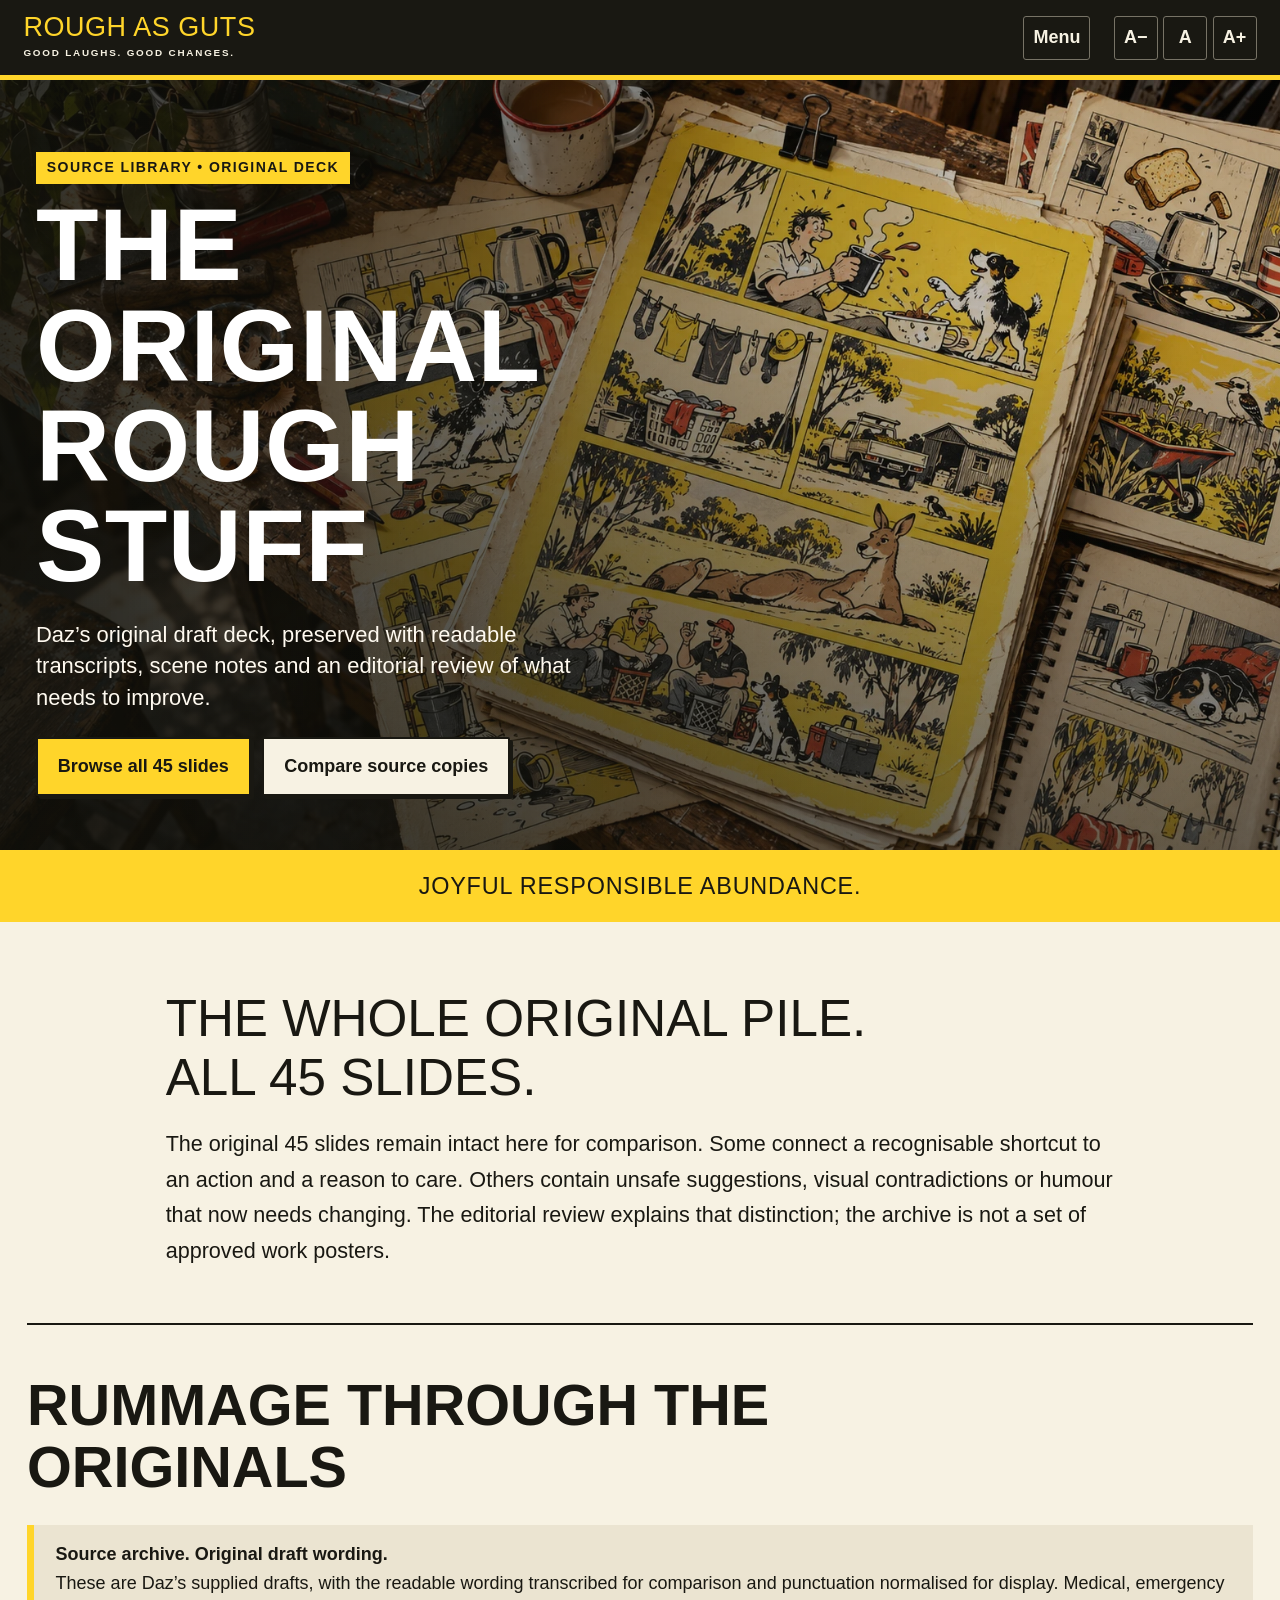
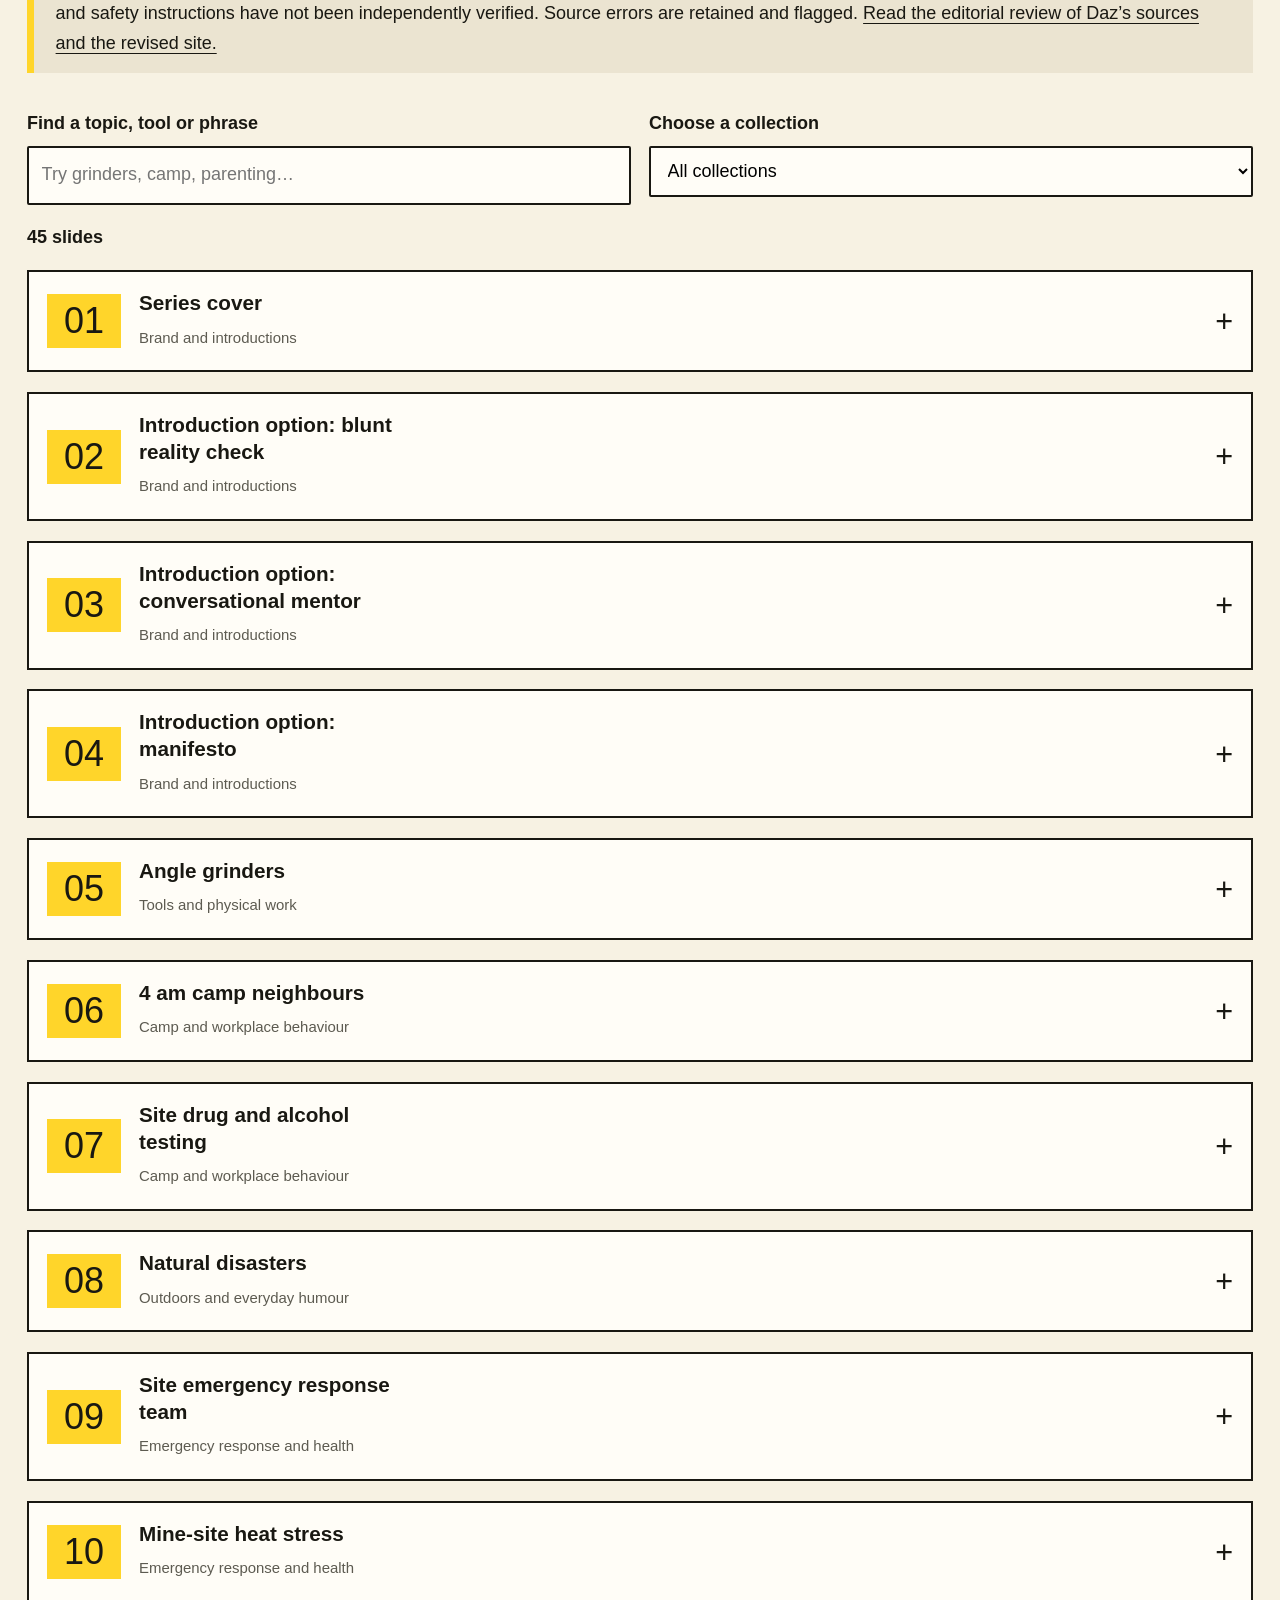
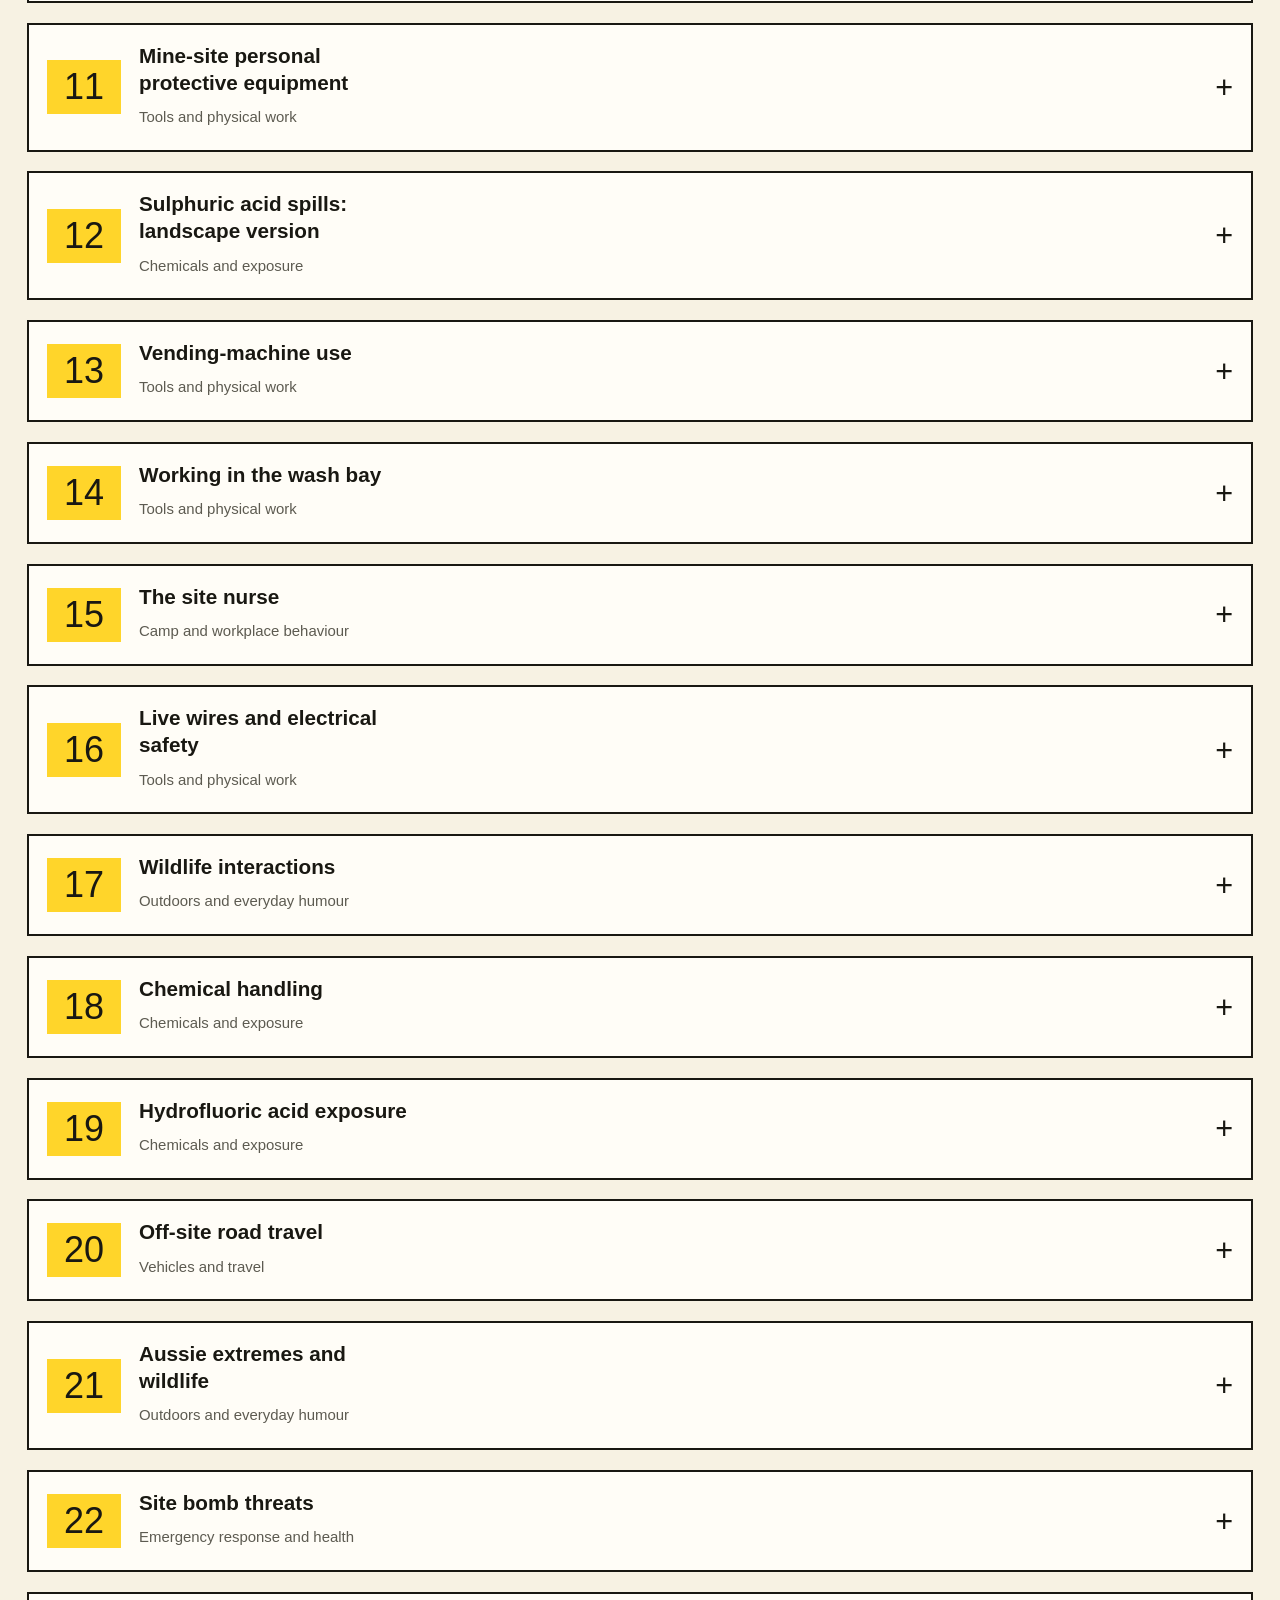
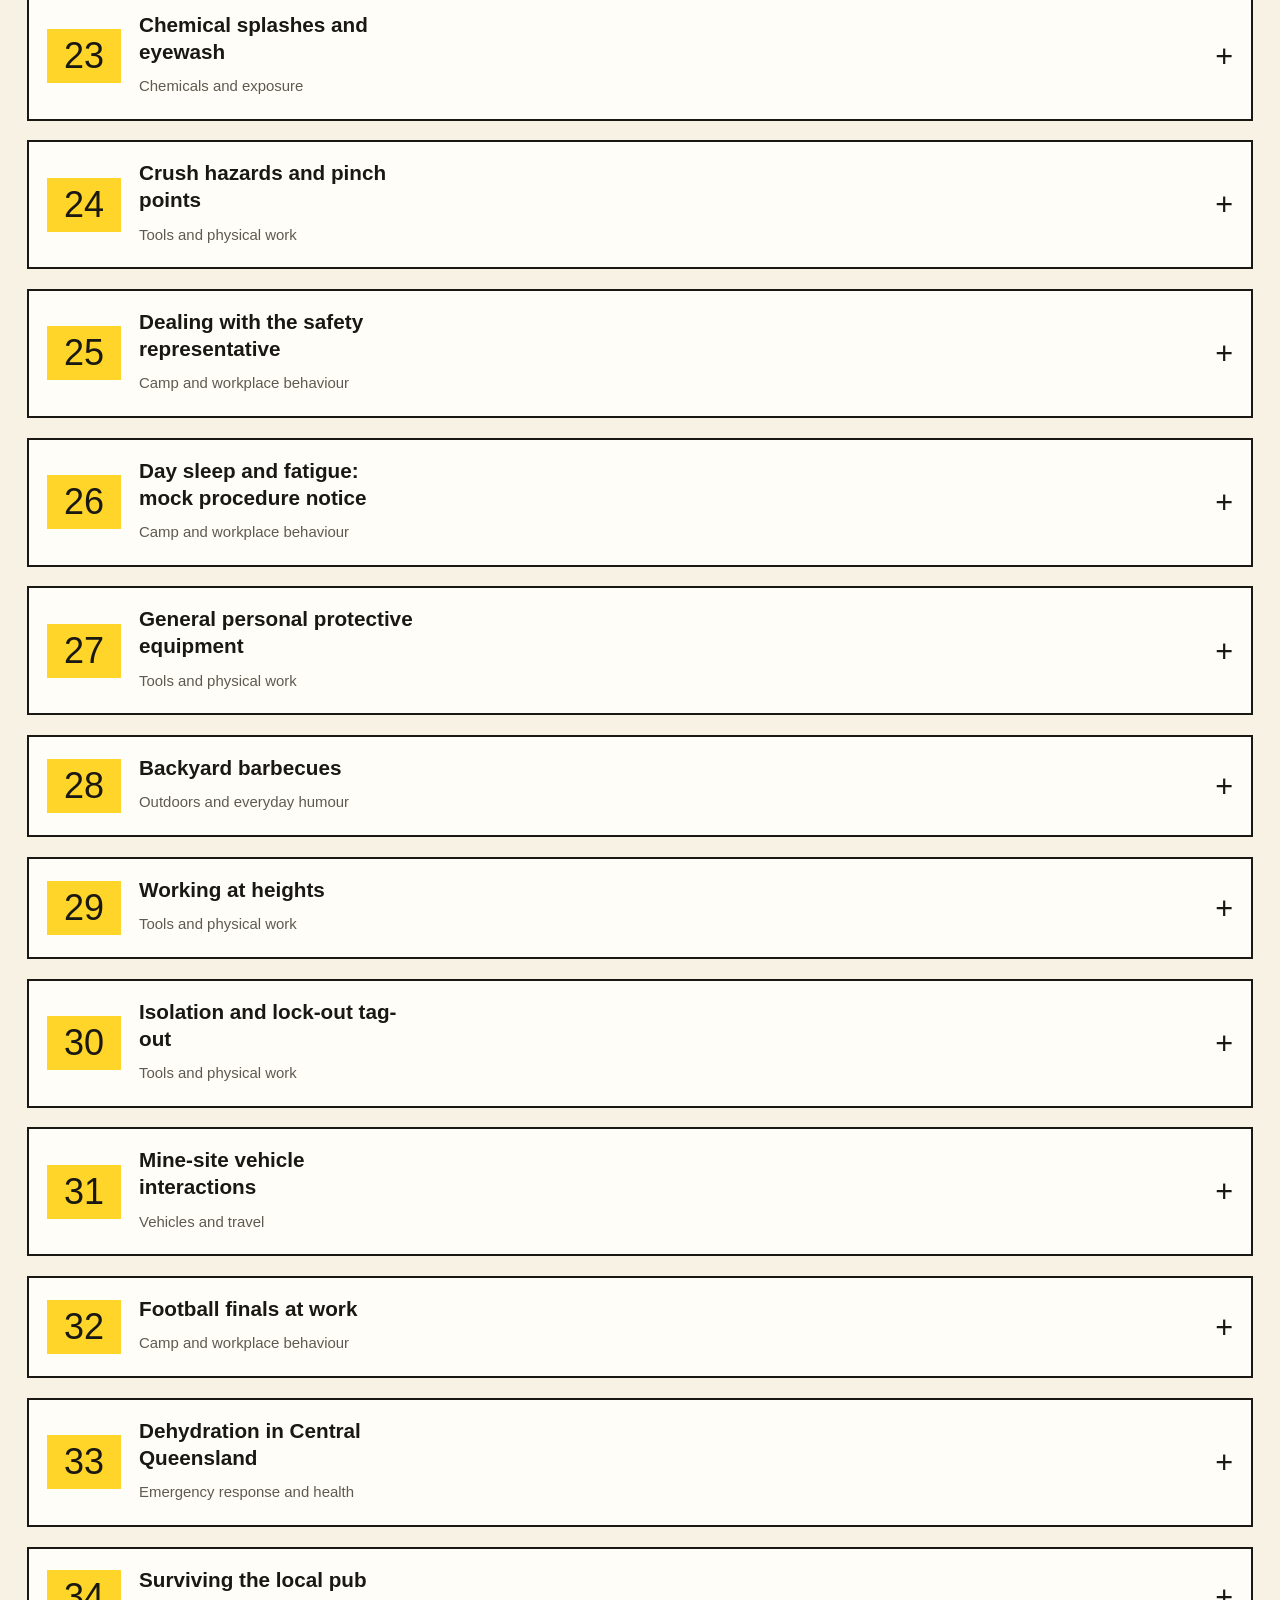
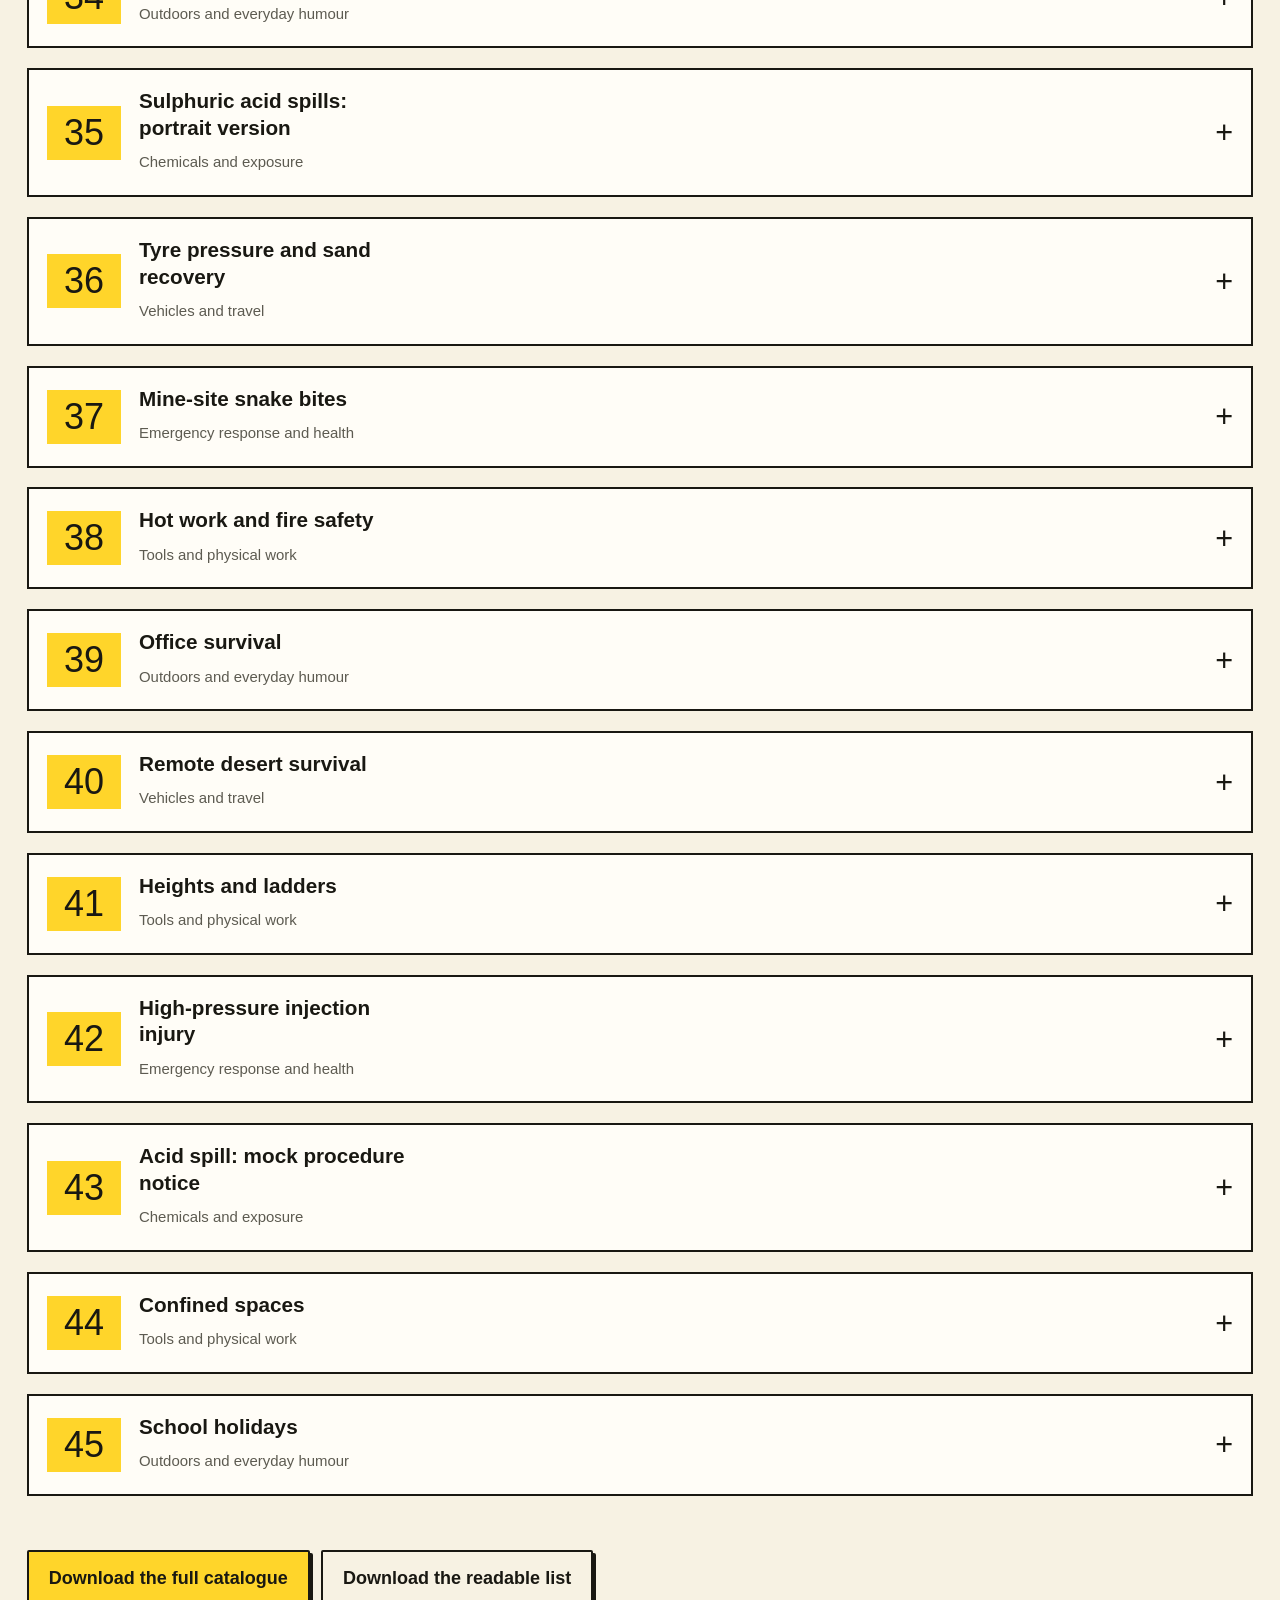
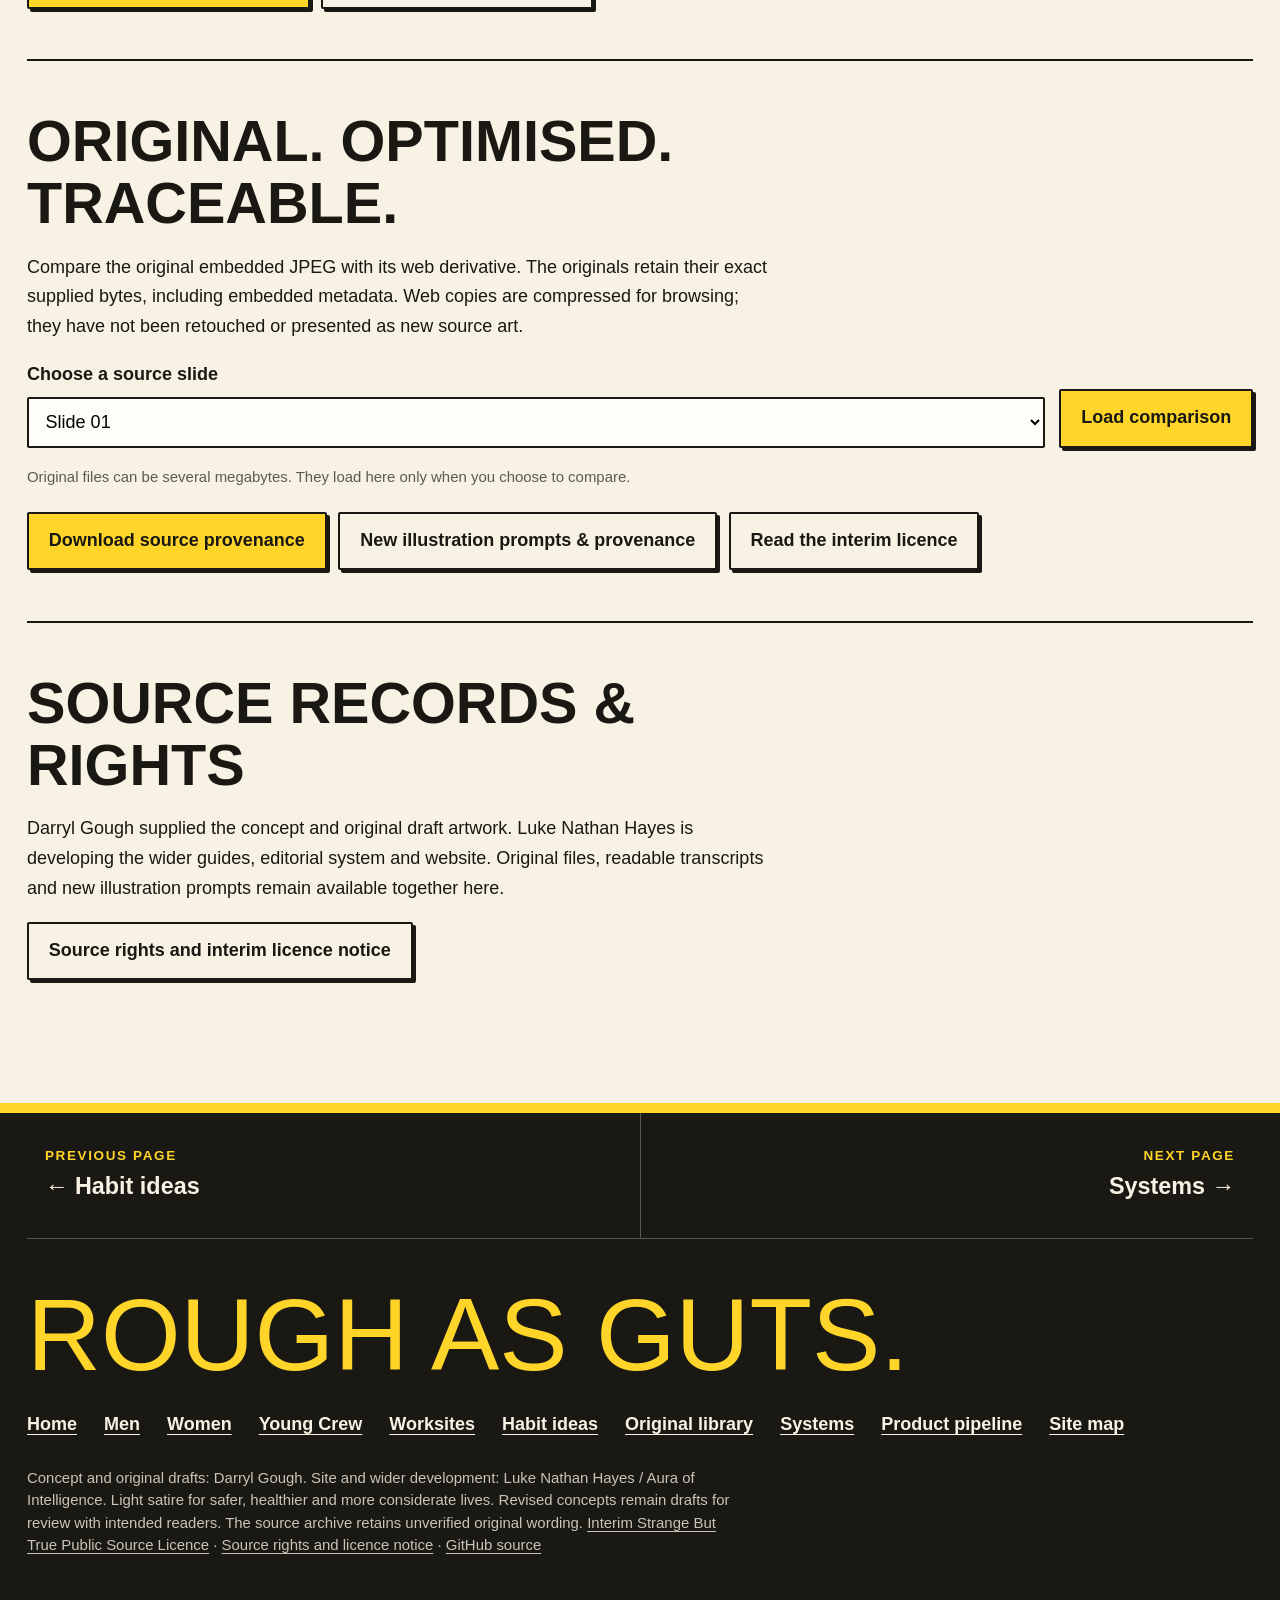
==== commit 2f2a4506: "Add a searchable habit ideas page with gardening and preparedness" ====
--- a/library.html
+++ b/library.html
@@ -1 +1 @@
-<!doctype html><html lang="en-AU"><head><meta charset="utf-8"><meta name="viewport" content="width=device-width,initial-scale=1"><title>Original library · Rough as Guts</title><meta name="description" content="Daz’s original draft deck, preserved with readable transcripts, scene notes and an editorial review of what needs to improve."><meta name="theme-color" content="#ffd52a"><link rel="canonical" href="https://auraofintelligence.github.io/rough-as-guts/library.html"><link rel="icon" href="assets/favicon.svg" type="image/svg+xml"><link rel="stylesheet" href="styles.css?v=f72133df3b67"><meta property="og:title" content="Original library · Rough as Guts"><meta property="og:description" content="Daz’s original draft deck, preserved with readable transcripts, scene notes and an editorial review of what needs to improve."><meta property="og:type" content="website"><meta property="og:url" content="https://auraofintelligence.github.io/rough-as-guts/library.html"><meta property="og:image" content="https://auraofintelligence.github.io/rough-as-guts/assets/generated/hero-library.webp"><meta name="twitter:card" content="summary_large_image"><script src="site.js?v=4e343f362475" defer></script></head><body data-page="library"><a class="skip-link" href="#main">Skip to content</a><header class="site-header"><a class="brand" href="index.html">ROUGH AS GUTS<small>GOOD LAUGHS. GOOD CHANGES.</small></a><button class="menu-toggle" aria-controls="main-nav" aria-expanded="false">Menu</button><nav id="main-nav" class="main-nav" aria-label="Main navigation"><a href="men.html">Men</a><a href="women.html">Women</a><a href="youth.html">Young Crew</a><a href="workplace.html">Worksites</a><a href="library.html" aria-current="page">Original library</a><a href="systems.html">Systems</a><a href="pipeline.html">Product pipeline</a></nav><div class="read-tools" role="group" aria-label="Text size"><button id="text-smaller" aria-label="Smaller text">A−</button><button id="text-reset" aria-label="Reset text size">A</button><button id="text-larger" aria-label="Larger text">A+</button></div></header><main id="main"><section class="hero"><img class="hero-image" src="assets/generated/hero-library.webp" alt="A visual archive of original Rough as Guts illustrated pages arranged as a browsable collection, with varied subjects and layouts." fetchpriority="high" width="1536" height="1024"><div class="hero-copy"><span class="eyebrow">SOURCE LIBRARY • ORIGINAL DECK</span><h1>The original rough stuff</h1><p class="lead">Daz’s original draft deck, preserved with readable transcripts, scene notes and an editorial review of what needs to improve.</p><div class="hero-actions"><a href="#browse" class="button">Browse all 45 slides</a><a href="#compare" class="button secondary">Compare source copies</a></div></div></section><div class="shout-strip">Joyful responsible abundance.</div><div class="container intro reading" id="inside"><p class="big-quote">The whole original pile. All 45 slides.</p><p>The original 45 slides remain intact here for comparison. Some connect a recognisable shortcut to an action and a reason to care. Others contain unsafe suggestions, visual contradictions or humour that now needs changing. The editorial review explains that distinction; the archive is not a set of approved work posters.</p></div><section class="section container" id="browse"><h2>Rummage through the originals</h2><div class="notice"><strong>Source archive. Original draft wording.</strong>These are Daz’s supplied drafts, with the readable wording transcribed for comparison and punctuation normalised for display. Medical, emergency and safety instructions have not been independently verified. Source errors are retained and flagged. <a href="docs/editorial-review-2026-10-28.md">Read the editorial review of Daz’s sources and the revised site.</a></div><div class="filters"><div class="field"><label for="library-search">Find a topic, tool or phrase</label><input id="library-search" type="search" placeholder="Try grinders, camp, parenting…"></div><div class="field"><label for="category-filter">Choose a collection</label><select id="category-filter"><option value="">All collections</option><option>Brand and introductions</option><option>Camp and workplace behaviour</option><option>Chemicals and exposure</option><option>Emergency response and health</option><option>Outdoors and everyday humour</option><option>Tools and physical work</option><option>Vehicles and travel</option></select></div></div><p class="results-count" id="results-count" aria-live="polite">45 slides</p><div class="library-list"><details class="slide-entry" id="slide-1" data-category="Brand and introductions"><summary><span class="slide-number">01</span><span><h2>Series cover</h2><span class="summary-category">Brand and introductions</span></span><span class="expand-mark" aria-hidden="true">+</span></summary><div class="slide-content"><span class="tag">Original draft · slide 1</span><div class="slide-layout"><div><img class="source-poster" src="assets/references/slide-01.webp" width="2816" height="1536" alt="Daz’s original draft artwork for Series cover" loading="lazy"><div class="poster-actions"><button class="button" data-poster="1">Zoom poster</button><a class="button secondary" href="assets/originals/slide-01.jpg" download>Original file</a><a class="button secondary" href="library.html?slide=1#compare">Compare copies</a></div><p class="caption">Optimised web copy shown. Exact original retained for provenance.</p></div><div class="transcript"><h3>THE ROUGH-AS-GUTS GUIDE TO EVERYTHING</h3><p>Life, Survival, and Other Sh*t</p><h3>Book-cover mock-up</h3><p class="text-source">THE ROUGH-AS-GUTS GUIDE TO EVERYTHING</p><p class="text-source">Life, Survival, and Other Sh*t</p><p class="text-source">Written by The Whole Crew, Volume 1</p><p class="text-source">DIY OR DIE</p><p class="scene-note">Scene: A battered brown cardboard-covered book lies diagonally on a deeply scratched, stained timber workbench. Its thick spine is repaired with silver duct tape. Loose handwritten papers protrude. Black brush lettering fills the cover. A beanie-wearing skull holds a spanner and a bottle. Cracked yellow smiley stickers and DIY OR DIE stickers decorate the cover. A pencil, keys and an open rolling-tobacco packet sit nearby in the full embedded image.</p><h3>Separate editable slide captions</h3><p>A parody of life’s biggest killers.</p><p>Pages of handy tips</p><details><summary>Source defects and unclear lettering</summary><ul><li>The cover image is cropped within slide 1. The scene description also inventories the full embedded asset, which includes surrounding workbench props outside the slide crop.</li><li>The top small DIY sticker appears to contain an extra Y; surrounding paper scribbles are not reliably readable.</li></ul></details><details><summary>Image brief ingredients</summary><p>Layout: cover</p><ul><li>Keep photorealistic workbench cover art distinct from the illustrated comic-poster style used later.</li><li>Preserve worn materials, duct-tape binding, black hand-painted lettering and cracked yellow smileys as separate style ingredients.</li><li>The editable captions belong to the presentation and are separate from the lettering on the book cover.</li></ul><p>The JSON download contains the full source record and a separate draft image prompt for each scene.</p></details></div></div></div></details><details class="slide-entry" id="slide-2" data-category="Brand and introductions"><summary><span class="slide-number">02</span><span><h2>Introduction option: blunt reality check</h2><span class="summary-category">Brand and introductions</span></span><span class="expand-mark" aria-hidden="true">+</span></summary><div class="slide-content"><span class="tag">Original draft · slide 2</span><div class="slide-layout"><div class="notice">Text-only slide. This is one of three alternative introductions.</div><div class="transcript"><h3>Option 1: The Blunt Reality Check</h3><h3>Option 1: The Blunt Reality Check</h3><p class="text-source">&quot;This isn&#x27;t a textbook, and it sure as hell isn&#x27;t a philosophy degree. Life doesn&#x27;t hand you a pristine 500-page manual printed on glossy paper. It throws you into the deep end with a roll of duct tape and tells you to figure it out. This book is that roll of duct tape. No fluff, no academic jargon, no high-minded theory. Just the raw, functional, rough-as-guts rules for navigating everything from fixing a leaky tap to surviving human interaction, without losing your sanity.&quot;</p><p class="scene-note">Scene: No illustration is present. The slide contains a bold option label followed by an introductory paragraph.</p><details><summary>Image brief ingredients</summary><p>Layout: intro</p><ul><li>Voice option: Blunt, profane, direct.</li><li>Interpretive image seeds, not source artwork: Duct tape as a visual metaphor for improvised help. The deep end, a leaking tap and human interaction are examples in the prose, not illustrated scenes on the source slide.</li><li>Treat slides 2-4 as alternative introductions rather than three sequential instructions.</li></ul><p>The JSON download contains the full source record and a separate draft image prompt for each scene.</p></details></div></div></div></details><details class="slide-entry" id="slide-3" data-category="Brand and introductions"><summary><span class="slide-number">03</span><span><h2>Introduction option: conversational mentor</h2><span class="summary-category">Brand and introductions</span></span><span class="expand-mark" aria-hidden="true">+</span></summary><div class="slide-content"><span class="tag">Original draft · slide 3</span><div class="slide-layout"><div class="notice">Text-only slide. This is one of three alternative introductions.</div><div class="transcript"><h3>Option 2: The Conversational Mentor</h3><h3>Option 2: The Conversational Mentor</h3><p class="text-source">&quot;Look, most guides are written by experts who forgot what it&#x27;s like to know absolutely nothing. They give you step 12 when you haven&#x27;t even found the toolbox yet. The Rough-as-Guts Guide to Everything is built on a simple premise: if it works, it works. We’re stripping away the polish, skipping the filler, and getting straight to the dirt-under-the-fingernails basics of how things actually operate in the real world. Grab a drink, pull up a chair, and let&#x27;s get into it.&quot;</p><p class="scene-note">Scene: No illustration is present. The slide contains a bold option label followed by an introductory paragraph.</p><details><summary>Image brief ingredients</summary><p>Layout: intro</p><ul><li>Voice option: Conversational, approachable, peer-to-peer.</li><li>Interpretive image seeds, not source artwork: Finding the toolbox, dirt under fingernails, a drink and a chair are imagery suggested by the writing. The original slide contains text only.</li><li>Treat slides 2-4 as alternative introductions rather than three sequential instructions.</li></ul><p>The JSON download contains the full source record and a separate draft image prompt for each scene.</p></details></div></div></div></details><details class="slide-entry" id="slide-4" data-category="Brand and introductions"><summary><span class="slide-number">04</span><span><h2>Introduction option: manifesto</h2><span class="summary-category">Brand and introductions</span></span><span class="expand-mark" aria-hidden="true">+</span></summary><div class="slide-content"><span class="tag">Original draft · slide 4</span><div class="slide-layout"><div class="notice">Text-only slide. This is one of three alternative introductions.</div><div class="transcript"><h3>Option 3: The Manifesto Call-to-Action</h3><h3>Option 3: The Manifesto Call-to-Action</h3><p class="text-source">&quot;Perfection is a trap. If you wait until you have the perfect tools, the perfect plan, or the perfect understanding, you’ll spend your whole life standing on the sidelines. Welcome to the rough-as-guts approach to life: dirty solutions that actually work, survival skills for everyday chaos, and practical wisdom forged in trial and error. You don&#x27;t need a diploma to master the universe. You just need enough grit to patch the holes as you go.&quot;</p><p class="scene-note">Scene: No illustration is present. The slide contains a bold option label followed by an introductory paragraph.</p><details><summary>Image brief ingredients</summary><p>Layout: intro</p><ul><li>Voice option: Defiant, impatient with perfection.</li><li>Interpretive image seeds, not source artwork: Standing on the sidelines, patching holes and trial-and-error repairs are imagery suggested by the writing. The original slide contains text only.</li><li>Treat slides 2-4 as alternative introductions rather than three sequential instructions.</li></ul><p>The JSON download contains the full source record and a separate draft image prompt for each scene.</p></details></div></div></div></details><details class="slide-entry" id="slide-5" data-category="Tools and physical work"><summary><span class="slide-number">05</span><span><h2>Angle grinders</h2><span class="summary-category">Tools and physical work</span></span><span class="expand-mark" aria-hidden="true">+</span></summary><div class="slide-content"><span class="tag">Original draft · slide 5</span><div class="slide-layout"><div><img class="source-poster" src="assets/references/slide-05.webp" width="896" height="1200" alt="Daz’s original draft artwork for Angle grinders" loading="lazy"><div class="poster-actions"><button class="button" data-poster="5">Zoom poster</button><a class="button secondary" href="assets/originals/slide-05.jpeg" download>Original file</a><a class="button secondary" href="library.html?slide=5#compare">Compare copies</a></div><p class="caption">Optimised web copy shown. Exact original retained for provenance.</p></div><div class="transcript"><h3>DON’T LOSE YOUR FACE! THE ROUGH-AS-GUTS GUIDE TO ANGLE GRINDERS</h3><h3>STEP 1 GUARD YOUR LIFE (FIT THE GUARD)</h3><p class="text-source">Keep the bloody guard on. Taking it off to fit a bigger wheel makes you an idiot, not efficient.</p><p class="text-source">It’s a grenade, not a tool. That disc spins at 11,000 RPM. If it binds and explodes.</p><blockquote>It fits if I force it!</blockquote><p class="caption">In-image labels: GUARD (OFF!)</p><p class="scene-note">Scene: Grinning hard-hatted male worker in yellow hi-vis holds an angle grinder fitted with an oversized unguarded wheel. A smaller detached guard is labelled beside a bin of metal scrap; separate scrap bucket at right.</p><h3>STEP 2 THE TWO-HAND TANGO (GRIP &amp; STANCE)</h3><p class="text-source">One hand is for cowboys. Leave the 10-gallon hat at home and grip the tool with BOTH hands like you actually want to keep your fingers.</p><p class="text-source">Stand clear of the kick. Position your body to the side of the cut. When it grabs, you want it flying past your ribs, not through them.</p><p class="caption">In-image labels: PLAMMABLE</p><p class="scene-note">Scene: Cowboy-hatted worker operates sparking angle grinder one-handed while holding a detached guard in the other hand. Sparks point toward red and green fuel cans and a green gas cylinder; a startled background worker recoils. Horseshoe icon beside heading.</p><h3>STEP 3 SPARK CONTROL (THE FIRING LINE)</h3><p class="text-source">Wait for it to atop. Stop showering your boots, tool onto the bench, and the flammable rubbish pile.</p><p class="text-source">Check the test. Don’t pack up and bolt for the grass don’t mix with a 1,200-degree shower of molten metal. Donietly smouldering in the dark.</p><p class="scene-note">Scene: Worker in hi-vis lays a corded grinder on a wooden bench. Wheel appears to keep spinning against the tabletop with small sparks; smoke curls upward. Flame and smoking bench icons.</p><h3>THE ‘DON’T BE A DRIFTER’ CHECKLIST</h3><h4>NO PINCHIN’ LOCKS</h4><p class="text-source">Do NOT use makeshift ties.</p><p class="text-source">(It must require a unique key, not a scissor cut.) - Retained from IIMS lor consistency with the oversll guide concept.)</p><p class="text-source">REVISED to fit → Angle Grinders.</p><p class="text-source">NO “SAFETY SQUINTS”</p><p class="text-source">Do NOT use your eyelids as PPE, (Steel splinters in the cornea require a hospital magnet and a very long needle. Wear the face shield).</p><p class="scene-note">Scene: Close-up of squinting eye beside flying sparks, with two small skull icons; unrelated lockout text sits above eye.</p><h4>NO “SHE’LL BE RIGHT”</h4><p class="text-source">Do NOT trust a mate’s word.</p><p class="text-source">(Verify isolation yourself or risk getting crnshed.)</p><p class="text-source">- Retained from «IMAGE:6» for consistency.</p><p class="text-source">REVISED to fit → Angle Grinders.</p><p class="text-source">NO “FLAMIN’ FLANNELS”</p><p class="text-source">Da NOT wear loose clothing or frayed sleeves.</p><p class="text-source">(The spindle will happily roll your shirt (and your skin) right into the gearbox).</p><p class="scene-note">Scene: Bare hand protrudes from a loose frayed red flannel sleeve, with lines suggesting snagging or danger.</p><h4>NO COCKY SHORTCUTS</h4><p class="text-source">Do NOT clear jams on live gear.</p><p class="text-source">(The machine doesn’t care about your fingers or timline.)</p><p class="text-source">- Refsined from [unclear]IMAGE-0&gt; for consistency.</p><p class="text-source">REVISED to fit → Angle Grinders.</p><p class="text-source">NO “SHE’LL BE RIGHT” DISCS.</p><p class="text-source">Do NOT use damaged or dropped wheels.</p><p class="text-source">(If it hit the concrete floor, it’s compromised. A cracked disc is just a bomb waiting for a trigger)</p><p class="scene-note">Scene: Cracked grinder disc with red X.</p><details><summary>Source defects and unclear lettering</summary><ul><li>Step 3 body is visibly garbled: ‘atop’, broken sentence about boots/tool/bench, ‘Check the test’, ‘Donietly’.</li><li>Checklist visibly contains AI revision notes, image placeholders, and inherited lockout wording unrelated to this topic. Some small words are malformed; transcriptions follow visible lettering as closely as possible.</li><li>Bullets and imagery include claims and implied procedures that have not been verified.</li><li>The small flammable sign in step 2 reads PLAMMABLE. Some tiny revision-note gibberish and placeholder delimiters are only approximate transcriptions.</li></ul></details><details><summary>Image brief ingredients</summary><p>Layout: steps_checklist</p><ul><li>Separate final poster lettering from illustration. Preserve oversize unguarded grinder, cowboy one-handed stance, sparks near flammables, and spinning wheel on bench as depicted failures.</li><li>Do not copy revision notes or broken source prose into a regenerated final asset without editorial approval.</li><li>Original safety claims are unverified.</li></ul><p>The JSON download contains the full source record and a separate draft image prompt for each scene.</p></details></div></div></div></details><details class="slide-entry" id="slide-6" data-category="Camp and workplace behaviour"><summary><span class="slide-number">06</span><span><h2>4 am camp neighbours</h2><span class="summary-category">Camp and workplace behaviour</span></span><span class="expand-mark" aria-hidden="true">+</span></summary><div class="slide-content"><span class="tag">Original draft · slide 6</span><div class="slide-layout"><div><img class="source-poster" src="assets/references/slide-06.webp" width="896" height="1200" alt="Daz’s original draft artwork for 4 am camp neighbours" loading="lazy"><div class="poster-actions"><button class="button" data-poster="6">Zoom poster</button><a class="button secondary" href="assets/originals/slide-06.jpeg" download>Original file</a><a class="button secondary" href="library.html?slide=6#compare">Compare copies</a></div><p class="caption">Optimised web copy shown. Exact original retained for provenance.</p></div><div class="transcript"><h3>SILENCE THE WATERFALL! THE ROUGH-AS-GUTS GUIDE TO 4AM CAMP NEIGHBOURS</h3><h3>STEP 1 THE THERMAL ACOUSTIC RESONANCE (THE 4AM WAKE-UP CALL)</h3><p class="text-source">Camp donga walls are structurally identical to wet tissue paper. When your neighbor wakes up at 04:00 to clear their bladder, the sound resonance transforms a simple bodily function into a roaring, high-pressure industrial waterfall. Brace your ears, deploy earplugs early, and prepare your mind for the acoustic onslaught.</p><blockquote>I CAN HEAR EVERYTHING! IT’S A FLOOD!</blockquote><p class="scene-note">Scene: Worker lies awake in bed under grey bedding with hands clamped over ears. Huge yellow sound-wave graphic travels through thin shared wall.</p><h3>STEP 2 HUNT THE TACTICAL AIM ANGLE (THE PORCELAIN MUFFLER)</h3><p class="text-source">If you are the one waking up early, exhibit basic operational courtesy. Do not aim directly into the center water trap like you are trying to drill a hole through the plumbing. Utilize the “Silent Rim Strategy”: angle the stream against the dry side porcelain curve to suppress decibel levels and preserve your neighbor’s REM sleep.</p><blockquote>Angle it for silence! preserve neighbour’s REM!</blockquote><p class="caption">In-image labels: The Silent Rim Strategy.</p><p class="scene-note">Scene: Diagram of open toilet with orange arrow pointing toward inside rim. At right hard-hatted worker stands urinating into a toilet, illustrating stream angle.</p><h3>STEP 3 GET THE HELL BACK TO SLEEP (THE WALL THUMP RECOVERY)</h3><p class="text-source">If the noise breaches your auditory defenses, do not launch a verbal war or scream through the vent. Deliver one sharp, controlled, structural thump to the shared drywall with the heel of your work boot. This site code instantly signals the operator on the other side to throttle down their volumetric flow rate immediately.</p><blockquote>Throttle down! Universal site code!</blockquote><blockquote>Deliver one sharp, controlled, structural thump!</blockquote><p class="scene-note">Scene: A yellow-hi-vis worker raises a booted leg and kicks the shared wall on the left. A cropped orange-clad person is visible at the wall centre. A separate startled yellow-hi-vis man on the right holds a hand at his chest. An impact starburst marks the wall thump.</p><h3>THE ‘DON’T BE A DRIFTER’ CHECKLIST</h3><h4>NO CENTER-POOL DRILLING</h4><p class="text-source">Do not stand dead-center and let fly with maximum force. Your neighbor does not need a live broadcast of your fluid dynamics at four in the morning.</p><p class="scene-note">Scene: Worker holds a long hose with high-pressure jet producing a large splash.</p><h4>NO VENTILATION SLAM DANCES</h4><p class="text-source">Do not slam the plastic bathroom door or yank the exhaust fan cord like you’re starting a chainsaw. Move like a stealth operative.</p><p class="scene-note">Scene: Worker pushes/slams bathroom door beside wall-mounted extractor fan and pull cord; red X.</p><h4>NO REVENGE WATERWORKS</h4><p class="text-source">Do not turn your own shower on maximum pressure at 05:00 just to get back at them. Escalating the camp plumbing war goes nobody gets any sleep before the pre-start meeting.</p><p class="scene-note">Scene: Worker uses a shower with vigorous spray while holding a small object; red X.</p><details><summary>Source defects and unclear lettering</summary><ul><li>Final checklist sentence is malformed: ‘Escalating the camp plumbing war goes nobody gets any sleep…’.</li><li>‘Neighbor’ and ‘neighbour’ spellings vary. ‘Thermal acoustic resonance’ is presented as comic technical language.</li><li>Original source depicts wall kicking as a solution; source claims not verified.</li></ul></details><details><summary>Image brief ingredients</summary><p>Layout: steps_checklist</p><ul><li>Keep this as shared-wall camp etiquette comedy with exaggerated sound waves, toilet aim diagram, and escalating noise gags.</li><li>Preserve distinction between diagram, action scene, and prohibited checklist actions.</li><li>Original safety and behavioural claims are unverified.</li></ul><p>The JSON download contains the full source record and a separate draft image prompt for each scene.</p></details></div></div></div></details><details class="slide-entry" id="slide-7" data-category="Camp and workplace behaviour"><summary><span class="slide-number">07</span><span><h2>Site drug and alcohol testing</h2><span class="summary-category">Camp and workplace behaviour</span></span><span class="expand-mark" aria-hidden="true">+</span></summary><div class="slide-content"><span class="tag">Original draft · slide 7</span><div class="slide-layout"><div><img class="source-poster" src="assets/references/slide-07.webp" width="896" height="1200" alt="Daz’s original draft artwork for Site drug and alcohol testing" loading="lazy"><div class="poster-actions"><button class="button" data-poster="7">Zoom poster</button><a class="button secondary" href="assets/originals/slide-07.jpeg" download>Original file</a><a class="button secondary" href="library.html?slide=7#compare">Compare copies</a></div><p class="caption">Optimised web copy shown. Exact original retained for provenance.</p></div><div class="transcript"><h3>BLOW ZERO OR BLOW A MILLION! THE ROUGH-AS-GUTS GUIDE TO SITE DRUG &amp; ALCOHOL TESTING</h3><h3>STEP 1 THE DAWN CHORUS (RANDOM &amp; BLANKET TESTING)</h3><p class="text-source">The gatehouse doesn’t play favourites. Whether it’s a random token draw at the turnstile or a 100% blanket test for the whole crew on day shift, you’ve got to face the machine.</p><p class="text-source">No exceptions for anyone. From the greenest trainee to the site project manager, everyone lines up and steps up when their number is called.</p><p class="caption">In-image labels: 200[unclear]</p><p class="scene-note">Scene: Worker stands facing wall-mounted breath-test unit beside gatehouse turnstile. Another hard-hatted worker records results on clipboard.</p><h3>STEP 2 PRESERVE THE PEEPERS (THE EYE TEST &amp; COGNITION)</h3><p class="text-source">Fitness for work starts at the face. Supervisors aren’t just checking your boots. They are looking for bloodshot peepers, sluggish speech, and delayed reaction times.</p><p class="text-source">If you’re tracking sideways, you’re sitting down. If a supervisor suspects you are impaired by exhaustion, prescription meds, or last night’s session, you’ll be pulled for a formal assessmiately.</p><p class="scene-note">Scene: Supervisor holds a raised finger in front of a serious-looking orange-shirted worker’s face for an eye/reaction test; circular eye-like icon beside heading.</p><h3>STEP 3 FILL THE CUP (ORAL SWAB &amp; URINE TESTING)</h3><p class="text-source">Play stupid games, win stupid prizes. Testing positive or refusing to provide a sample means you are stood down immediately pending a laboratory confirmation test.</p><p class="text-source">Keep your record clean. A confirmed positive breach doesn’t just lose you this job. It flags your name across the entire mining network, turning you into a permanent drifter.</p><p class="caption">In-image labels: STOOD DOWN</p><p class="scene-note">Scene: Masked female clinician wearing glasses and blue gloves handles a sample cup at clinic bench while worried hi-vis male worker waits. Large red rubber-stamp motif reads STOOD DOWN.</p><h3>THE ‘DON’T BE A DRIFTER’ CHECKLIST</h3><h4>NO “SHE’LL BE RIGHT” SESSIONS</h4><p class="text-source">Do NOT rely on luck. (Thinking a cold shower or a strong coffee will clear last night’s heavy ssssion bslore the 6:00 AM blow is a one-way trip to the unemployment line).</p><p class="scene-note">Scene: Worried worker looks at phone beside assorted beer bottles/cans and clock reading 2:00 AM.</p><h4>NO MEDICATION HIDEOUTS</h4><p class="text-source">Do NOT hide your meds. (Always declare prescription or over-the-counter drugs on your site declaration forms before you step foot on the lease).</p><p class="scene-note">Scene: Worker stuffs medicine packets into an open work bag; prescription bottle and blister pack on table. Bottle small print unreadable.</p><h4>NO RUNNING THE GATES</h4><p class="text-source">Do NOT dodge the test. (Refusing a drug or alcohol test carries the exact same penalty as blowing a dirty positive: immediate removal).</p><p class="scene-note">Scene: Beige light utility vehicle drives quickly away from mine turnstile/gate.</p><details><summary>Source defects and unclear lettering</summary><ul><li>Step 2 ends with garbled ‘formal assessmiately’. Small session paragraph has misspellings/malformed letters.</li><li>Background wall safety signs contain mostly pseudo-text, including ‘SAFETY SHUNRER’; not meaningful instructions.</li><li>The disciplinary, legal and industry-wide employment assertions are unverified source claims.</li></ul></details><details><summary>Image brief ingredients</summary><p>Layout: steps_checklist</p><ul><li>Render breath-test gatehouse, eye test and clinical sample collection as distinct recognisable scenes; use a consistent worker design.</li><li>Keep clock time, red STOOD DOWN stamp, medication concealment and vehicle escape as separate visual cues.</li><li>Original workplace policy and safety claims are unverified.</li></ul><p>The JSON download contains the full source record and a separate draft image prompt for each scene.</p></details></div></div></div></details><details class="slide-entry" id="slide-8" data-category="Outdoors and everyday humour"><summary><span class="slide-number">08</span><span><h2>Natural disasters</h2><span class="summary-category">Outdoors and everyday humour</span></span><span class="expand-mark" aria-hidden="true">+</span></summary><div class="slide-content"><span class="tag">Original draft · slide 8</span><div class="slide-layout"><div><img class="source-poster" src="assets/references/slide-08.webp" width="1408" height="768" alt="Daz’s original draft artwork for Natural disasters" loading="lazy"><div class="poster-actions"><button class="button" data-poster="8">Zoom poster</button><a class="button secondary" href="assets/originals/slide-08.jpeg" download>Original file</a><a class="button secondary" href="library.html?slide=8#compare">Compare copies</a></div><p class="caption">Optimised web copy shown. Exact original retained for provenance.</p></div><div class="transcript"><h3>THE ROUGH AS GUTS GUIDE TO NATURAL DISASTERS!</h3><p>(OFFICIAL UNSANCTIONED SURVIVAL DATA)</p><h3>1 CYCLONE ‘BLOODY ALAN’</h3><p class="text-source">SECURE LOOSE CRAO: Tie down the tin roof. The smoko table.</p><p class="text-source">BOARD UP: Use that old plywood. Duct tape is optional but heroic.</p><p class="text-source">TIE DOWN THE UTE: You ain’t walkin’ home.</p><p class="text-source">STOCK UP: Grab the essentials (mostly beer, maybe some water).</p><p class="scene-note">Scene: Bearded tradesman in orange shirt and yellow hard hat is blown sideways in diagonal rain, clinging to or carrying a large vehicle tyre while airborne debris flies.</p><h3>2 THE BUSHFIRE BEATDOWN</h3><p class="text-source">CLEAR THE GUTTERS: No dry leaves. They don’t pay.</p><p class="text-source">THE ‘FROG’: Kill the long grass. Fire-resistant lizards like frogs… maybe.</p><p class="text-source">WATER TANKS: Make sure they ain’t empty.</p><p class="text-source">WHEN TO GO?: If the air smells like regret, GO NOW.</p><blockquote>FIREFIGHRTE VER [unclear] MAV ONA FIRE’S SCREAMING. HIS MATE IS SCREAMING.</blockquote><p class="caption">In-image labels: SITE FIRE TEAM</p><p class="scene-note">Scene: Firefighter in yellow gear directs hose at large bushfire while another yellow-clad worker behind him screams. Speech bubble contains visibly malformed lettering.</p><h3>3 THE TSU-NAMO-DAMO BLOWOUT</h3><p class="text-source">SEE THE RECEDE?: Get to high ground. The pub roof counts.</p><p class="text-source">NOT A PHOTO OP: Put the phone down, Gary.</p><p class="text-source">SECURE THE BOAT: Tie it to a stronger boat. Or a tree.</p><p class="text-source">THE GUTS CHECK: Is your property waterproof? (Spoiler: No).</p><p class="caption">In-image labels: SITE SURF CLUB / [unclear board lettering]</p><p class="scene-note">Scene: Two workers surf an enormous breaking tsunami wave above a small coastal town; foreground surfer in red shorts rides orange SITE SURF CLUB board, second surfer higher on wave.</p><h3>4 EARTHQUAKE RUMBLE CLUB</h3><p class="text-source">DUCK, COVER, &amp; HOLD: A strong table. Or a door frame.</p><p class="text-source">NOT THE LIFTS!: If you’re on floor 50, bad luck.</p><p class="text-source">GET CLEAR: Look out for falling AC units. Or people.</p><p class="text-source">STAY CALM: It won’t last forever. (Probably).</p><p class="scene-note">Scene: One man crawls under a large cracked wooden desk while another runs beside it. Tilting multistorey building sheds bricks; ground cracked.</p><h4>Source footer</h4><p>DOCUMENT # RAG-ND-001 | 2024 SITE OPERATIONS (LIMITED DISTRIB)</p><p>AVOID GETTING ABSOLUTELY DONE IN BY MOTHER NATURE! (NOT ACCREDITED SAFETY ADVICE)</p><details><summary>Source defects and unclear lettering</summary><ul><li>Panel 1 reads ‘CRAO’ rather than an assumed correction.</li><li>Bushfire speech bubble is substantially garbled; transcription follows visible letters and should not be treated as intentional copy.</li><li>Surfer’s upper board small lettering unclear.</li><li>Several comic survival tips and safety claims are unverified.</li></ul></details><details><summary>Image brief ingredients</summary><p>Layout: four_strip</p><ul><li>Maintain four separate cyclone, bushfire, tsunami and earthquake scenarios; do not blend hazards into one setting.</li><li>Leave speech/captions for typesetting after illustration, especially malformed original bubble.</li><li>Original safety claims are unverified.</li></ul><p>The JSON download contains the full source record and a separate draft image prompt for each scene.</p></details></div></div></div></details><details class="slide-entry" id="slide-9" data-category="Emergency response and health"><summary><span class="slide-number">09</span><span><h2>Site emergency response team</h2><span class="summary-category">Emergency response and health</span></span><span class="expand-mark" aria-hidden="true">+</span></summary><div class="slide-content"><span class="tag">Original draft · slide 9</span><div class="slide-layout"><div><img class="source-poster" src="assets/references/slide-09.webp" width="896" height="1200" alt="Daz’s original draft artwork for Site emergency response team" loading="lazy"><div class="poster-actions"><button class="button" data-poster="9">Zoom poster</button><a class="button secondary" href="assets/originals/slide-09.jpeg" download>Original file</a><a class="button secondary" href="library.html?slide=9#compare">Compare copies</a></div><p class="caption">Optimised web copy shown. Exact original retained for provenance.</p></div><div class="transcript"><h3>STEP ASIDE FOR THE EMERGENCY RESPONSE SQUAD! THE ROUGH-AS-GUTS GUIDE TO THE SITE ERT</h3><h3>STEP 1 THE PACMAN ECLIPSE (THE RAPID MOBILISATION)</h3><p class="text-source">When the site rescue siren screams, the ERT volunteers transform instantly from regular operators, fitters, or sparkies into the ultimate emergency response squad. Do not block their paths, do not slow down their light vehicles, and get out of the way immediately. Every sin.. second they spend navigating a blocked workshop doorway is a second lost for a mate trapped in a tight spot down the pit.</p><blockquote>Shocked!</blockquote><blockquote>Rescue siren! ERT transform! GO GO GO!</blockquote><blockquote>Emergency! My lunch!</blockquote><p class="caption">In-image labels: volunteers transform instantly / Do not block their paths / Every second lost for a mate</p><p class="scene-note">Scene: Foreground worker in red/orange hi-vis holds a green lunch box and appears surprised while another worker stands behind; ERT responder runs to right in red rescue vest. Small rescue truck icon.</p><h3>STEP 2 RECOVER THE GEAR IN REAL TIME (THE STAGING POST PROTOCOL)</h3><p class="text-source">Once the staging area is established at an incident scene, the ERT captain holds the absolute final authority on the deck. Do not cross the reflective exclusion tape to peek at the damage or shout advice at the cutters. If you are ordered to back off, clear the channel, or secure your heavy machinery accumulators, do it without a second’s hesitation.</p><blockquote>Captain holds absolute final authority. Cross the line and you’re gone!</blockquote><p class="caption">In-image labels: exclusion area established / Do not cross reflective tape / Secure machinery accumulators</p><p class="scene-note">Scene: Helmeted ERT captain in red vest points firmly to right; two responders kneel by extraction/rescue equipment inside taped-off area.</p><h3>STEP 3 DISPATCH IS THE LIFE LINK (THE RADAR RELAY)</h3><p class="text-source">The ERT relies entirely on flawless communication grids to execute vehicle extractions, structure fires, or remote searches. Keep off the response channels entirely. Ensure your own light vehicle is tracked with journey management, and let dispatch clear the road corridors in corridors so the heavy-duty rescue truck can pass unimpeded.</p><blockquote>Journey management logged. Clear road corridors!</blockquote><p class="caption">In-image labels: relies entire flawlessly grid communication extractions extraction / Keep off response channels / Ensure tracking with journey management / Let dispatch clear corridors</p><p class="scene-note">Scene: Seated ERT dispatcher in red vest uses a desk with multiple radio/computer screens, one showing a map.</p><h3>THE ‘DON’T BE A DRIFTER’ CHECKLIST</h3><h4>NO RUBBERNECKING BOTTLENECKS</h4><p class="text-source">Do not drive light vehicle over to check accident. Blocking access stops ambulances.</p><p class="scene-note">Scene: Purple SUV/light vehicle on dusty road; red X.</p><h4>NO TOOL LOCKER HOARDING</h4><p class="text-source">Do not borrow specialised ERT kit for normal jobs. Ruining everything if missing during real call-out.</p><p class="scene-note">Scene: Worker takes orange/red rescue equipment from open rescue gear cupboard; red X.</p><h4>NO FALSE-ALARM STUNTS</h4><p class="text-source">Do not trigger call-out button for minor bogging. Call mate with strap instead.</p><p class="scene-note">Scene: Worker kneels in shallow puddle and reaches toward a red emergency call button mounted on post; red X.</p><details><summary>Source defects and unclear lettering</summary><ul><li>‘THE PACMAN ECLIPSE’ is unusual source heading without explanation.</li><li>Step 1 contains ‘Every sin.. second’. Step 3 duplicates ‘corridors’ and has garbled left scene text.</li><li>Some bottom copy uses abbreviated/grammatically incomplete sentences.</li><li>Original emergency authority and procedure claims are unverified.</li></ul></details><details><summary>Image brief ingredients</summary><p>Layout: steps_checklist</p><ul><li>Emphasise workers yielding space to ERT, clear incident boundary, and organised dispatch/radio roles.</li><li>Use distinct red ERT vests to distinguish responders from ordinary workers.</li><li>Original safety claims and site procedures are unverified.</li></ul><p>The JSON download contains the full source record and a separate draft image prompt for each scene.</p></details></div></div></div></details><details class="slide-entry" id="slide-10" data-category="Emergency response and health"><summary><span class="slide-number">10</span><span><h2>Mine-site heat stress</h2><span class="summary-category">Emergency response and health</span></span><span class="expand-mark" aria-hidden="true">+</span></summary><div class="slide-content"><span class="tag">Original draft · slide 10</span><div class="slide-layout"><div><img class="source-poster" src="assets/references/slide-10.webp" width="896" height="1200" alt="Daz’s original draft artwork for Mine-site heat stress" loading="lazy"><div class="poster-actions"><button class="button" data-poster="10">Zoom poster</button><a class="button secondary" href="assets/originals/slide-10.jpeg" download>Original file</a><a class="button secondary" href="library.html?slide=10#compare">Compare copies</a></div><p class="caption">Optimised web copy shown. Exact original retained for provenance.</p></div><div class="transcript"><h3>BOILING ALIVE IN THE AUSSIE OUTBACK? THE ROUGH-AS-GUTS GUIDE TO MINE SITE HEAT STRESS</h3><h3>STEP 1 PHONE THE CAVALRY</h3><p class="text-source">Hit Channel 45 on the radio immediate immediately. Alert supervisors or medic.</p><p class="text-source">Do NOT let them “push through it.” Heat can KILL.</p><blockquote>MAYDAY! MY MATE’S OVERHEATING, AND LOOKS COOKED!</blockquote><p class="scene-note">Scene: Sweating hard-hatted worker speaks urgently into handheld radio while another orange-shirted worker staggers in background. Thermometer and radio-signal icons; haul trucks in distance.</p><h3>STEP 2 PRETEND YOU’RE ON SMOKO (REST IN SHADE)</h3><p class="text-source">Sit down, drop your tools, and get completely still.</p><p class="text-source">Panicking pumps heat to your ticker.</p><p class="text-source">Move immediately to shade or an air-con truck cab.</p><p class="scene-note">Scene: Relaxed yellow-hi-vis worker wearing sunglasses reclines under small timber shade shelter with feet on metal drum. Two small workers run in full sun at right; folding chair in background.</p><h3>STEP 3 DRINK TILL YOU’RE DROWNED (AND GET THE FAN)</h3><p class="text-source">Chug cool, fresh water. Do NOT chug energy drinks. Electrolytes are a bonus, but water is KING.</p><p class="text-source">Use fans and wet cloths. Loosen high-vis.</p><p class="caption">In-image labels: WATER (NOT BEER) / FAN-TASTIC COOLING</p><p class="scene-note">Scene: Sweaty worker tilts large water bottle into mouth; smaller worker holds bottle near large pedestal fan. Water-bottle and droplet icons.</p><h3>THE “DON’T BE A HERO” CHECKLIST</h3><h4>NO Energy Drinks</h4><p class="text-source">Do NOT slam energy drinks (Caffeine + sugar = bad recipe).</p><p class="scene-note">Scene: Winged blue energy-drink can with lightning bolt beside sweating orange-shirted worker flexing fist; small flexed arm icon.</p><h4>NO Cold Water Tipping</h4><p class="text-source">Do NOT tip cold water on head. SIPS, not slams.</p><p class="scene-note">Scene: Orange-hi-vis worker empties bucket over distressed yellow-hi-vis worker’s head.</p><h4>NO Chasing the Rig</h4><p class="text-source">Do NOT run around in peak sun. If the rig breaks, wait.</p><p class="scene-note">Scene: A yellow-hi-vis worker runs to the right past a drill rig and a red toolbox. The drill rig is behind him at the left; his destination is not shown.</p><details><summary>Source defects and unclear lettering</summary><ul><li>Step 1 duplicates ‘immediate immediately’.</li><li>Specific radio channel is asserted without site context.</li><li>Heat treatment and hydration assertions are source material only and are unverified; imagery contradicts some apparent guidance (relaxed reclining scene).</li></ul></details><details><summary>Image brief ingredients</summary><p>Layout: steps_checklist</p><ul><li>Retain outback heat, sweating workers, radio call, shelter, bottle and fan as distinct scene elements.</li><li>Do not turn source treatment claims into final medical instructions without review.</li><li>Original safety and medical claims are unverified.</li></ul><p>The JSON download contains the full source record and a separate draft image prompt for each scene.</p></details></div></div></div></details><details class="slide-entry" id="slide-11" data-category="Tools and physical work"><summary><span class="slide-number">11</span><span><h2>Mine-site personal protective equipment</h2><span class="summary-category">Tools and physical work</span></span><span class="expand-mark" aria-hidden="true">+</span></summary><div class="slide-content"><span class="tag">Original draft · slide 11</span><div class="slide-layout"><div><img class="source-poster" src="assets/references/slide-11.webp" width="896" height="1200" alt="Daz’s original draft artwork for Mine-site personal protective equipment" loading="lazy"><div class="poster-actions"><button class="button" data-poster="11">Zoom poster</button><a class="button secondary" href="assets/originals/slide-11.jpg" download>Original file</a><a class="button secondary" href="library.html?slide=11#compare">Compare copies</a></div><p class="caption">Optimised web copy shown. Exact original retained for provenance.</p></div><div class="transcript"><h3>PROTECT YOUR CHASSIS! THE ROUGH-AS-GUTS GUIDE TO MINE SITE PPE</h3><h3>STEP 1 SHIELD THE HEADLIGHTS (EYES &amp; EARS)</h3><p class="text-source">Pop your safety glasses on before the dust turns you blind.</p><p class="text-source">Shove those carplugs in so you can hear your grandkids later.</p><p class="scene-note">Scene: Smiling orange-shirted worker wears hard hat and safety glasses while a rock flies toward his glasses, with yellow impact spark. Water-drop and earmuff icons by heading.</p><h3>STEP 2 PROTECT THE INTAKE VALVES</h3><p class="text-source">Slap your respirator on before handling heavy dust, silica, or chemicals.</p><p class="text-source">Pit face or wash bay: protect your lungs or your engine will seize.</p><p class="scene-note">Scene: Yellow-hi-vis worker wears hard hat and dual-filter respirator amid dust clouds and small dust whirlwinds; detached cylindrical filter at right; face and tornado icons.</p><h3>STEP 3 RATED FOR HEAVY LIFTS (STEEL CAPS &amp; HIGH-VIS)</h3><p class="text-source">Lace those boots up tight. Drop a steel plate on a soft toe and you’ll be dancing the CQ jig.</p><p class="text-source">Keep high-vis clean so trucks don’t use you as a speed bump.</p><p class="scene-note">Scene: Huge haul-truck tyre beside oversized steel-cap work boot; small worker stands to right; orange reflective vest icon.</p><h3>STEP 4 NO GLOVES, NO LOVE (HAND PROTECTION)</h3><p class="text-source">Wear your rigs when handling cables, tools, or sharp steel.</p><p class="text-source">Skin doesn’t grow back as fast as a bad habit.</p><p class="scene-note">Scene: Close-up protective gloved hand gives thumbs-up in front of a mass of frayed steel cables; glove and shield icons.</p><h3>THE ‘DON’T BE A DRIFTER’ CHECKLIST</h3><h4>NO</h4><p class="text-source">Do NOT modify your gear (Gets you sent down the road).</p><p class="scene-note">Scene: Worker wears broad cowboy hat in place of hard hat, facing another worker who gestures toward a doorway/sign. Tiny sign reads ‘SAT[unclear]’.</p><h4>NO</h4><p class="text-source">Do NOT tuck your laces in (You will wipeout).</p><p class="scene-note">Scene: Worker trips face-first with boot laces trailing among scattered tools.</p><h4>NO</h4><p class="text-source">Do NOT rock a heavy beard with a mask (The seal will leak).</p><p class="scene-note">Scene: Wide-eyed worker with large brown beard holds respirator against face; dust clouds at sides.</p><details><summary>Source defects and unclear lettering</summary><ul><li>Source prints ‘carplugs’ for apparent intended earplugs and ‘Wear your rigs’.</li><li>Checklist sign has incomplete/unclear text.</li><li>Source PPE guidance and terminology are unverified.</li></ul></details><details><summary>Image brief ingredients</summary><p>Layout: steps_checklist</p><ul><li>Keep the vehicle/body metaphor through glasses/headlights, respirator/intake, boots/heavy loads, and gloves/cables.</li><li>Preserve recognisable PPE silhouettes; illustration should not invent extra printed instructions.</li><li>Original safety claims are unverified.</li></ul><p>The JSON download contains the full source record and a separate draft image prompt for each scene.</p></details></div></div></div></details><details class="slide-entry" id="slide-12" data-category="Chemicals and exposure"><summary><span class="slide-number">12</span><span><h2>Sulphuric acid spills: landscape version</h2><span class="summary-category">Chemicals and exposure</span></span><span class="expand-mark" aria-hidden="true">+</span></summary><div class="slide-content"><span class="tag">Original draft · slide 12</span><div class="slide-layout"><div><img class="source-poster" src="assets/references/slide-12.webp" width="1408" height="768" alt="Daz’s original draft artwork for Sulphuric acid spills: landscape version" loading="lazy"><div class="poster-actions"><button class="button" data-poster="12">Zoom poster</button><a class="button secondary" href="assets/originals/slide-12.jpeg" download>Original file</a><a class="button secondary" href="library.html?slide=12#compare">Compare copies</a></div><p class="caption">Optimised web copy shown. Exact original retained for provenance.</p></div><div class="transcript"><h3>THE ROUGH-AS-GUTS GUIDE TO SULPHURIC ACID ACID SPILLS</h3><p>DOCUMENT ID: RAG-SULF-010-REV-2</p><p>STRICT HAZARD LEVEL: CRITICAL CORROSIVE</p><h3>STEP 1 DROP THE GEAR AND STRIP DOWN (THE FLASH DRENCH)</h3><p class="text-source">HIT THE SAFETY SHOWER IMMEDIATELY. RIP THE CLOTHES OFF. EVERY SECOND COUNTS.</p><p class="scene-note">Scene: Alarmed worker in grey clothing splashed with vivid green liquid strips off jacket beside activated emergency shower. Orange-shirted worker at right pulls shower chain; another at left holds blue privacy sheet.</p><h3>STEP 2 EVADE THE BOIL-OVER (THE EXOTHERMIC TRAP)</h3><p class="text-source">NEVER USE A MISTY SPRAY. FLOOD A SKIN SPLASH, KEEP WATER AWAY FROM LARGE POOLS.</p><p class="text-source">‘Watch for the white cloud (Choking Sulfur Dioxide)’</p><p class="scene-note">Scene: Hard-hatted orange-shirted worker points hose toward bright green spill; dramatic green splash and large white vapour cloud rise from pool.</p><h3>STEP 3 BUILD THE BUND (EARTHMOVING TO THE RESCUE)</h3><p class="text-source">CONTAIN THE BEAST. SCRAPE UP DIRT OR SAND DEFENSIVE BUND.</p><p class="scene-note">Scene: Yellow backhoe loader moves dirt near leaking grey drum/tank and spreading green liquid; open sandy site.</p><h3>STEP 3 BUILD THE BUND (EARTHMOVING TO THE RESCUE)</h3><p class="text-source">CONTAIN THE BEAST. SCRAPE UP DIRT OR SAND DEFENSIVE BUND.</p><p class="scene-note">Scene: Larger repeat illustration: yellow backhoe excavates/pushes sand ridge around green spill from horizontal leaking drum/tank.</p><h3>STEP 4 NEUTRALIZE SAFELY</h3><p class="text-source">APPLY SODA ASH SLOWLY.</p><p class="text-source">Keep face shield down.</p><p class="caption">In-image labels: NEUTRALIZER</p><p class="scene-note">Scene: Two workers wearing respirators, face protection and long green gloves work at green bubbling spill. One pours white powder from large NEUTRALIZER bag while the other holds shovel; one orange shirt, one olive coverall.</p><h3>THE ‘DON’T BE A HERO’ CHECKLIST</h3><h4>Ordinary rigger gloves absorb acid.</h4><p class="scene-note">Scene: Grey work gloves with green liquid and red X.</p><h4>Do NOT try to ‘sniff out’ leak.</h4><p class="scene-note">Scene: Face leaning toward fumes, red X.</p><h4>Do NOT wash down stormwater drain.</h4><p class="scene-note">Scene: Liquid directed into grated drain, red X.</p><h4>Source footer</h4><p>DOCUMENT # RAG-SULF-010-REV-2 | 2024 SITE OPERATIONS (LIMITED DISTRIB)</p><p>AVOID GETTING ABSOLUTELY DONE IN!</p><p>(NOT ACCREDITED MEDICAL ADVICE)</p><details><summary>Source defects and unclear lettering</summary><ul><li>Title repeats ‘ACID ACID’. Step 3 is duplicated as two separate panels.</li><li>Step 2 image shows hose directed toward spill despite body text warning against water near large pools.</li><li>Source contains chemical handling, neutralisation and first-aid assertions; none verified.</li></ul></details><details><summary>Image brief ingredients</summary><p>Layout: landscape_safety</p><ul><li>Keep distinct skin splash/shower, reaction cloud, earth bund, and neutralisation scenes; source has duplicate bund scene rather than a missing inferred step.</li><li>Green liquid is a comic visual convention in the source.</li><li>Original chemical safety and medical claims are unverified; this is a source catalogue.</li></ul><p>The JSON download contains the full source record and a separate draft image prompt for each scene.</p></details></div></div></div></details><details class="slide-entry" id="slide-13" data-category="Tools and physical work"><summary><span class="slide-number">13</span><span><h2>Vending-machine use</h2><span class="summary-category">Tools and physical work</span></span><span class="expand-mark" aria-hidden="true">+</span></summary><div class="slide-content"><span class="tag">Original draft · slide 13</span><div class="slide-layout"><div><img class="source-poster" src="assets/references/slide-13.webp" width="896" height="1200" alt="Daz’s original draft artwork for Vending-machine use" loading="lazy"><div class="poster-actions"><button class="button" data-poster="13">Zoom poster</button><a class="button secondary" href="assets/originals/slide-13.jpeg" download>Original file</a><a class="button secondary" href="library.html?slide=13#compare">Compare copies</a></div><p class="caption">Optimised web copy shown. Exact original retained for provenance.</p></div><div class="transcript"><h3>DON’T GET CRUSHED FOR A COKE! THE ROUGH-AS-GUTS GUIDE TO VENDING MACHINE USE</h3><h3>STEP 1 RESPECT THE SCALE (UNDERSTAND THE WEIGHT)</h3><p class="text-source">It’s a steel fortress, not a toy. A fully loaded industrial vending machine weighs upwards of 400 kilograms. If it topples forward, it will flatten you instantly.</p><p class="text-source">Keep your hands on your coins. Never try to rock, shake, or kick the cabinet to free a stuck packet of chips or a double-dropped energy drink.</p><p class="caption">In-image labels: 400kg+</p><p class="scene-note">Scene: Worker looks up at large snack vending machine with 400kg+ label above it; rows of snack packets, coin/card slot at right.</p><h3>STEP 2 DEFEND THE PEEPERS (FLYING DEBRIS HAZARDS)</h3><p class="text-source">Tempered glass is a tension spring. Hammering or punching the thick glass display panel to dislodge a packet can shatter the window under immense load.</p><p class="text-source">Keep your peepers protected. Flying glass shards or pressurized cans exploding from a structural impact will take your eyes clean out if you treat the panel like a punching bag.</p><p class="scene-note">Scene: Angry hard-hatted worker raises fist toward glass with shards around him; close-up inset of face behind broken window crossed with red X.</p><h3>STEP 4 CARD OVER CASH (THE SAFE TRANSACTION)</h3><p class="text-source">Keep it clean at the reader. Use your site card, tap-and-go, or clean notes. Jamming bent washers, foreign coins, or pry tools into the slot will fry the circuit boards.</p><p class="text-source">Step back when the gear drops. Give the machine a second to spin the coil and drop the weight before you reach in to pull your fuel out.</p><p class="caption">In-image labels: STOOD DOWN / [unclear machine display]</p><p class="scene-note">Scene: A worker in blue gloves presents a card to a wall/machine reader. A green bin sits below the reader. A large red STOOD DOWN stamp appears despite the transaction heading.</p><h3>THE ‘DON’T BE A DRIFTER’ CHECKLIST</h3><h4>NO ROUGH SHAKING</h4><p class="text-source">Do NOT shake the frame. (Rocking the machine to save two bucks on a stuck chocolate bar is a fast-track ticket to a crushing injury).</p><p class="scene-note">Scene: Worker pushes tilted vending machine; impact stars and flying debris.</p><h4>NO COWBOY PRYING</h4><p class="text-source">Do NOT use tools. (Shoving screwdrivers or pry bars into the machinery will trigger an immediate property damage report and site ban).</p><p class="scene-note">Scene: Worker forces long pry bar into lower collection flap.</p><h4>NO MECHANICAL ASSAULT</h4><p class="text-source">Do NOT kick the metal. (The machine doesn’t care about your hunger or your short temper. It will break your toe before it breaks its cods).</p><p class="scene-note">Scene: Worker kicks vending-machine casing with boot; impact lines.</p><details><summary>Source defects and unclear lettering</summary><ul><li>Step sequence skips STEP 3; third panel labelled STEP 4.</li><li>STOOD DOWN stamp and card-reader illustration appear inherited from another subject.</li><li>Background signs contain pseudo-text.</li><li>Last caption appears to read ‘cods’; retained as source lettering.</li><li>Source injury, electrical and disciplinary claims unverified.</li></ul></details><details><summary>Image brief ingredients</summary><p>Layout: steps_checklist</p><ul><li>Core visual actions are looking at heavy machine, punching glass, card transaction, shaking, prying and kicking; keep them separate.</li><li>Avoid carrying inherited stand-down stamp into new art without editorial choice.</li><li>Original safety and policy claims are unverified.</li></ul><p>The JSON download contains the full source record and a separate draft image prompt for each scene.</p></details></div></div></div></details><details class="slide-entry" id="slide-14" data-category="Tools and physical work"><summary><span class="slide-number">14</span><span><h2>Working in the wash bay</h2><span class="summary-category">Tools and physical work</span></span><span class="expand-mark" aria-hidden="true">+</span></summary><div class="slide-content"><span class="tag">Original draft · slide 14</span><div class="slide-layout"><div><img class="source-poster" src="assets/references/slide-14.webp" width="896" height="1200" alt="Daz’s original draft artwork for Working in the wash bay" loading="lazy"><div class="poster-actions"><button class="button" data-poster="14">Zoom poster</button><a class="button secondary" href="assets/originals/slide-14.jpeg" download>Original file</a><a class="button secondary" href="library.html?slide=14#compare">Compare copies</a></div><p class="caption">Optimised web copy shown. Exact original retained for provenance.</p></div><div class="transcript"><h3>BOILING ALIVE IN THE AUSSIE OUTBACK? THE ROUGH-AS-GUTS GUIDE TO WORKING IN THE WASH BAY</h3><h3>STEP 1 EMBRACE THE SWAMP (MANDATORY AQUATIC PPE)</h3><p class="text-source">Gear up like a deep-sea fisherman. Yellow overalls, gumboots, and a full-face shield.</p><p class="text-source">The inevitable leak. Cold water will find its way down your collar within four minutes.</p><p class="caption">In-image labels: FOGGY!</p><p class="scene-note">Scene: Two workers in yellow waterproof overalls, boots and face shields stand in shallow wash-bay water; one adjusts his collar. Thought bubble shows fogged face shield.</p><h3>STEP 2 RESPECT THE CANNON (THE HIGH-VOLUME PRESSURE WAND)</h3><p class="text-source">Brace for the kickback. Pulling that trigger launches an apprentice backward.</p><p class="text-source">The rule: The dirt has to go somewhere. Make sure “somewhere” isn’t straight down your own shirt.</p><blockquote>BRACE FOR IT!</blockquote><p class="scene-note">Scene: One worker is thrown backward holding pressure-washer lance while another firmly braces a lance and sprays dirty bank/wall, sending debris sideways.</p><h3>STEP 3 EVADE THE SHIFT BOSS (THE STRATEGIC PRE-SPRAY)</h3><p class="text-source">The tactical fog screen. Use the mist and noise to your operational advantage.</p><p class="text-source">Look occupied. crank the pressure washer to maximum and blast a tire rim.</p><p class="caption">In-image labels: DRY OFFIGE - SAFETY / MAXIMUM INTENSITY! DEAFENING NOISE!</p><p class="scene-note">Scene: Orange-shirted boss covers ears outside office doorway; yellow-shirted worker creates huge mist cloud blasting tyre rim with washer.</p><h3>THE “DON’T BE A FOOL” CHECKLIST</h3><h4>NO Boot Testing</h4><p class="text-source">Do NOT “test” the pressure stream on your boot. It is a cutting tool, not a garden hose.</p><p class="scene-note">Scene: Worker lifts boot into direct pressure-washer jet, with water splashing off toe.</p><h4>NO Skipping Grease Traps</h4><p class="text-source">Do NOT skip the grease trap inspection. Clear the grate before you start blasting.</p><p class="scene-note">Scene: Worker stands waist-deep in murky greenish water and holds removed drain grate.</p><h4>NO Loose Lances</h4><p class="text-source">Do NOT leave the lance on the ground. Clip it into the holster properly.</p><p class="scene-note">Scene: Loose pressure lance recoils or trips worker onto his backside; yellow impact star at boot.</p><details><summary>Source defects and unclear lettering</summary><ul><li>Inherited heat-stress headline and sun/thermometer illustration remain above wash-bay subject.</li><li>Office label reads ‘OFFIGE’.</li><li>Some source comedy encourages maximum pressure/noise to avoid boss; safety assertions are unverified.</li></ul></details><details><summary>Image brief ingredients</summary><p>Layout: steps_checklist</p><ul><li>Keep waterproof PPE, pressure-washer recoil, mist/noise cloud, boot jet, blocked grease trap and unsecured lance as distinct visual motifs.</li><li>Inherited heat banner is part of source but should be an explicit editorial decision for regenerated assets.</li><li>Original safety claims are unverified.</li></ul><p>The JSON download contains the full source record and a separate draft image prompt for each scene.</p></details></div></div></div></details><details class="slide-entry" id="slide-15" data-category="Camp and workplace behaviour"><summary><span class="slide-number">15</span><span><h2>The site nurse</h2><span class="summary-category">Camp and workplace behaviour</span></span><span class="expand-mark" aria-hidden="true">+</span></summary><div class="slide-content"><span class="tag">Original draft · slide 15</span><div class="slide-layout"><div><img class="source-poster" src="assets/references/slide-15.webp" width="896" height="1200" alt="Daz’s original draft artwork for The site nurse" loading="lazy"><div class="poster-actions"><button class="button" data-poster="15">Zoom poster</button><a class="button secondary" href="assets/originals/slide-15.jpeg" download>Original file</a><a class="button secondary" href="library.html?slide=15#compare">Compare copies</a></div><p class="caption">Optimised web copy shown. Exact original retained for provenance.</p></div><div class="transcript"><h3>RESPECT THE MEDICAL SQUAD! THE ROUGH-AS-GUTS GUIDE TO THE SITE NURSE</h3><h3>STEP 1 THE ACCIDENT REPORT TRUTH BOMB (NO DRONING ON)</h3><p class="text-source">The site nurse has zero time for fairy tales or tough-guy acts. When you walk into the clinic, tell